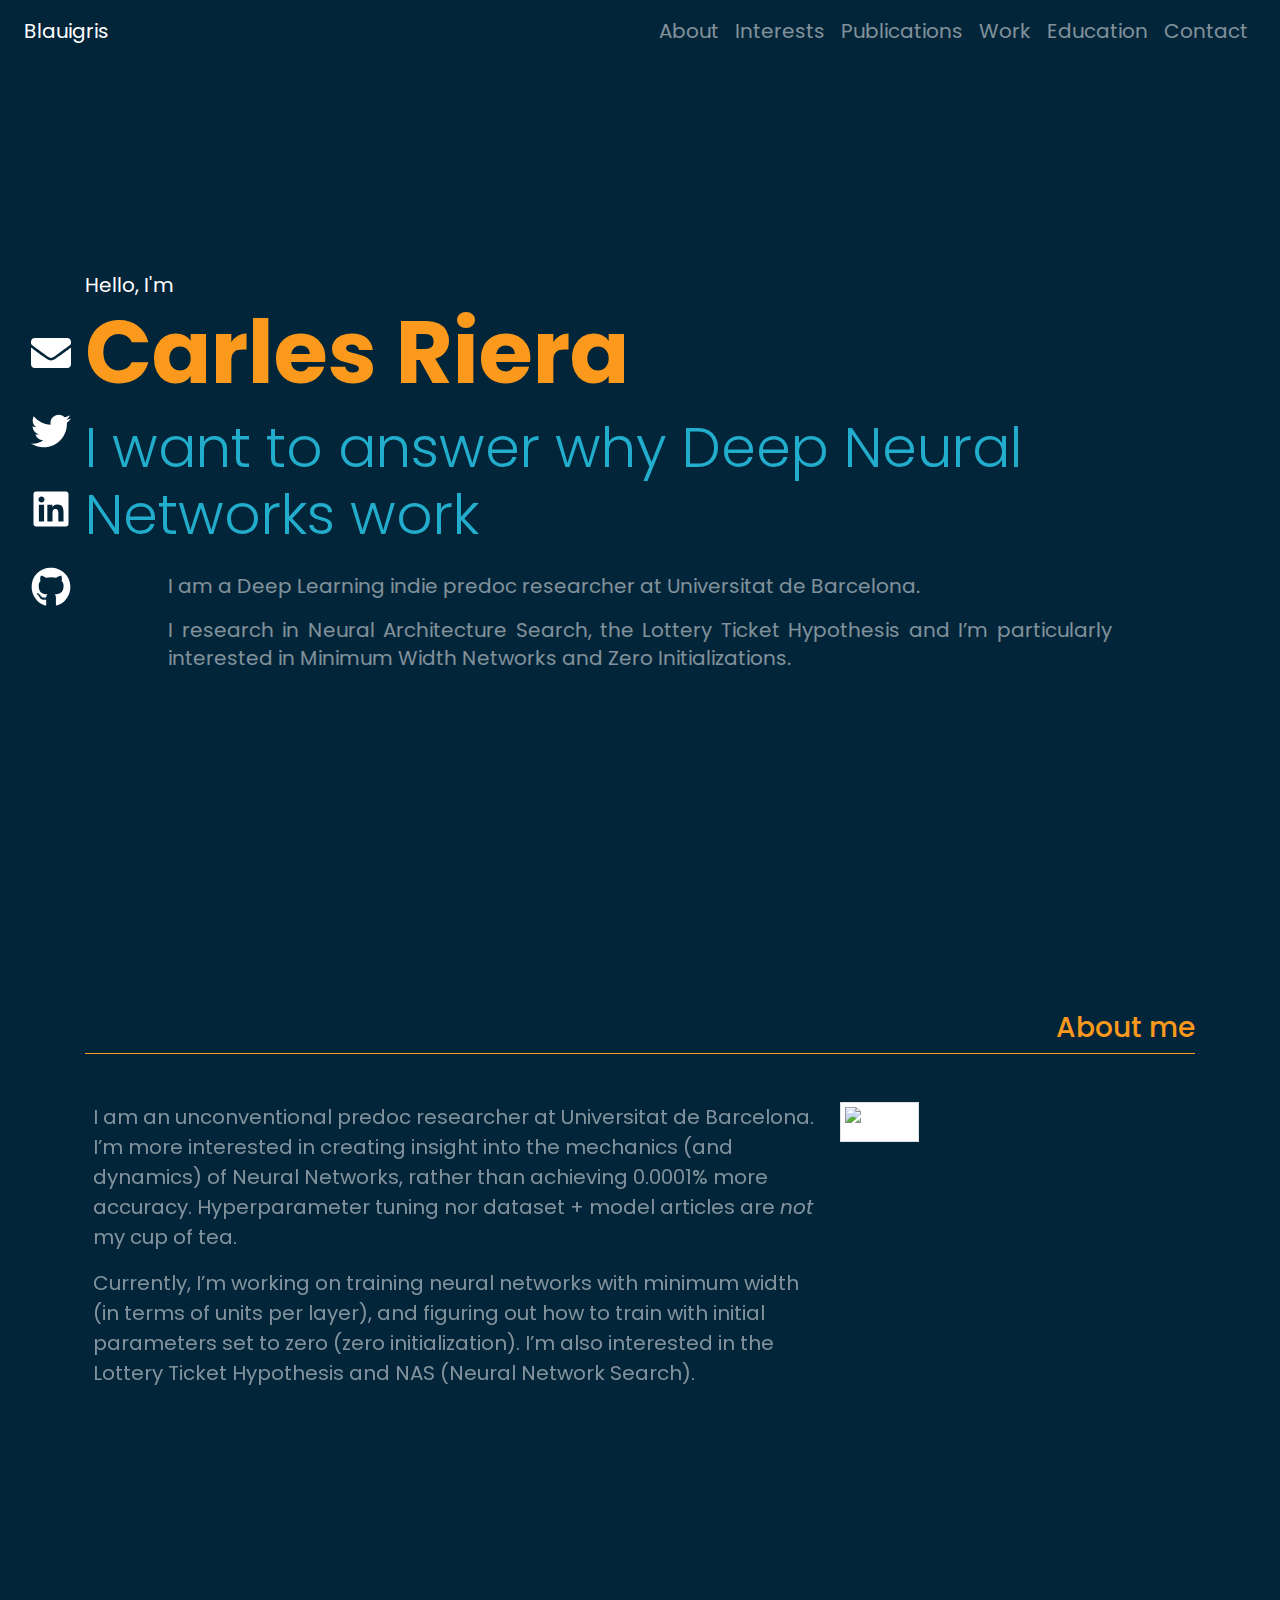
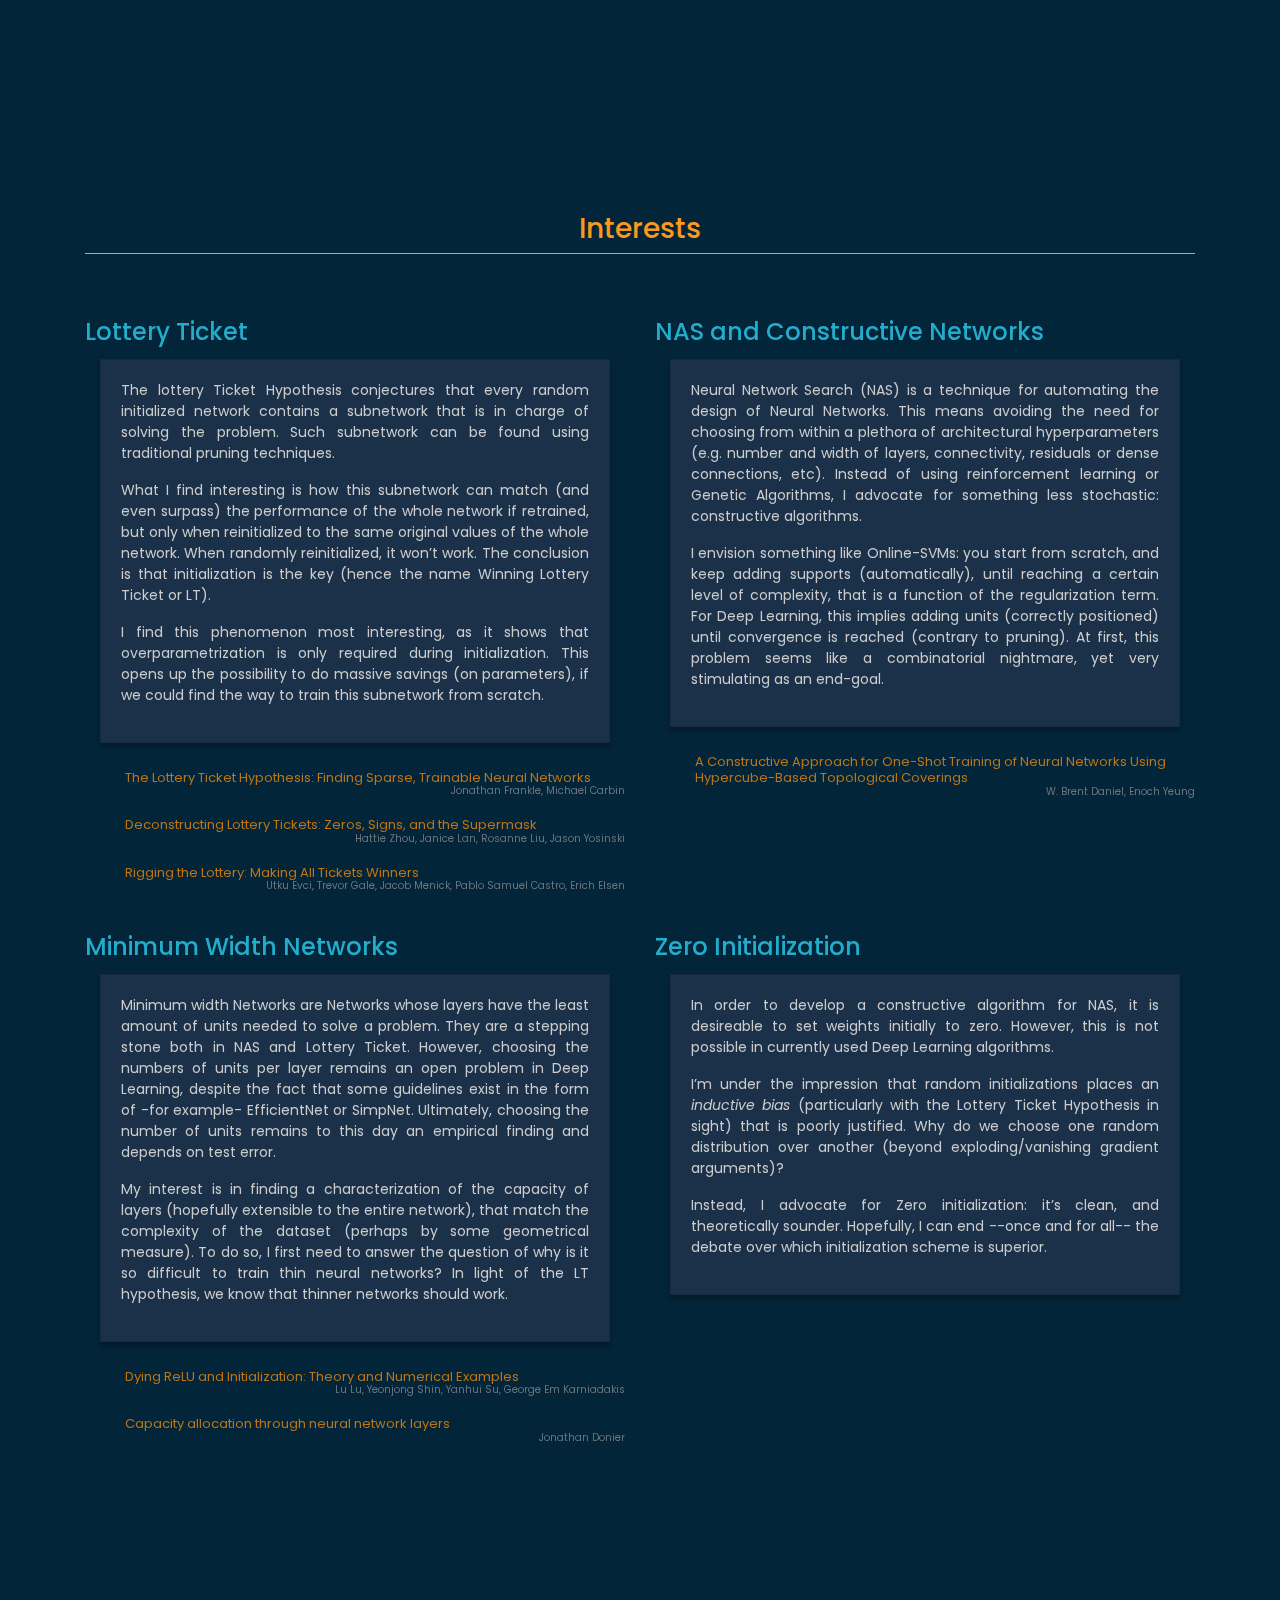
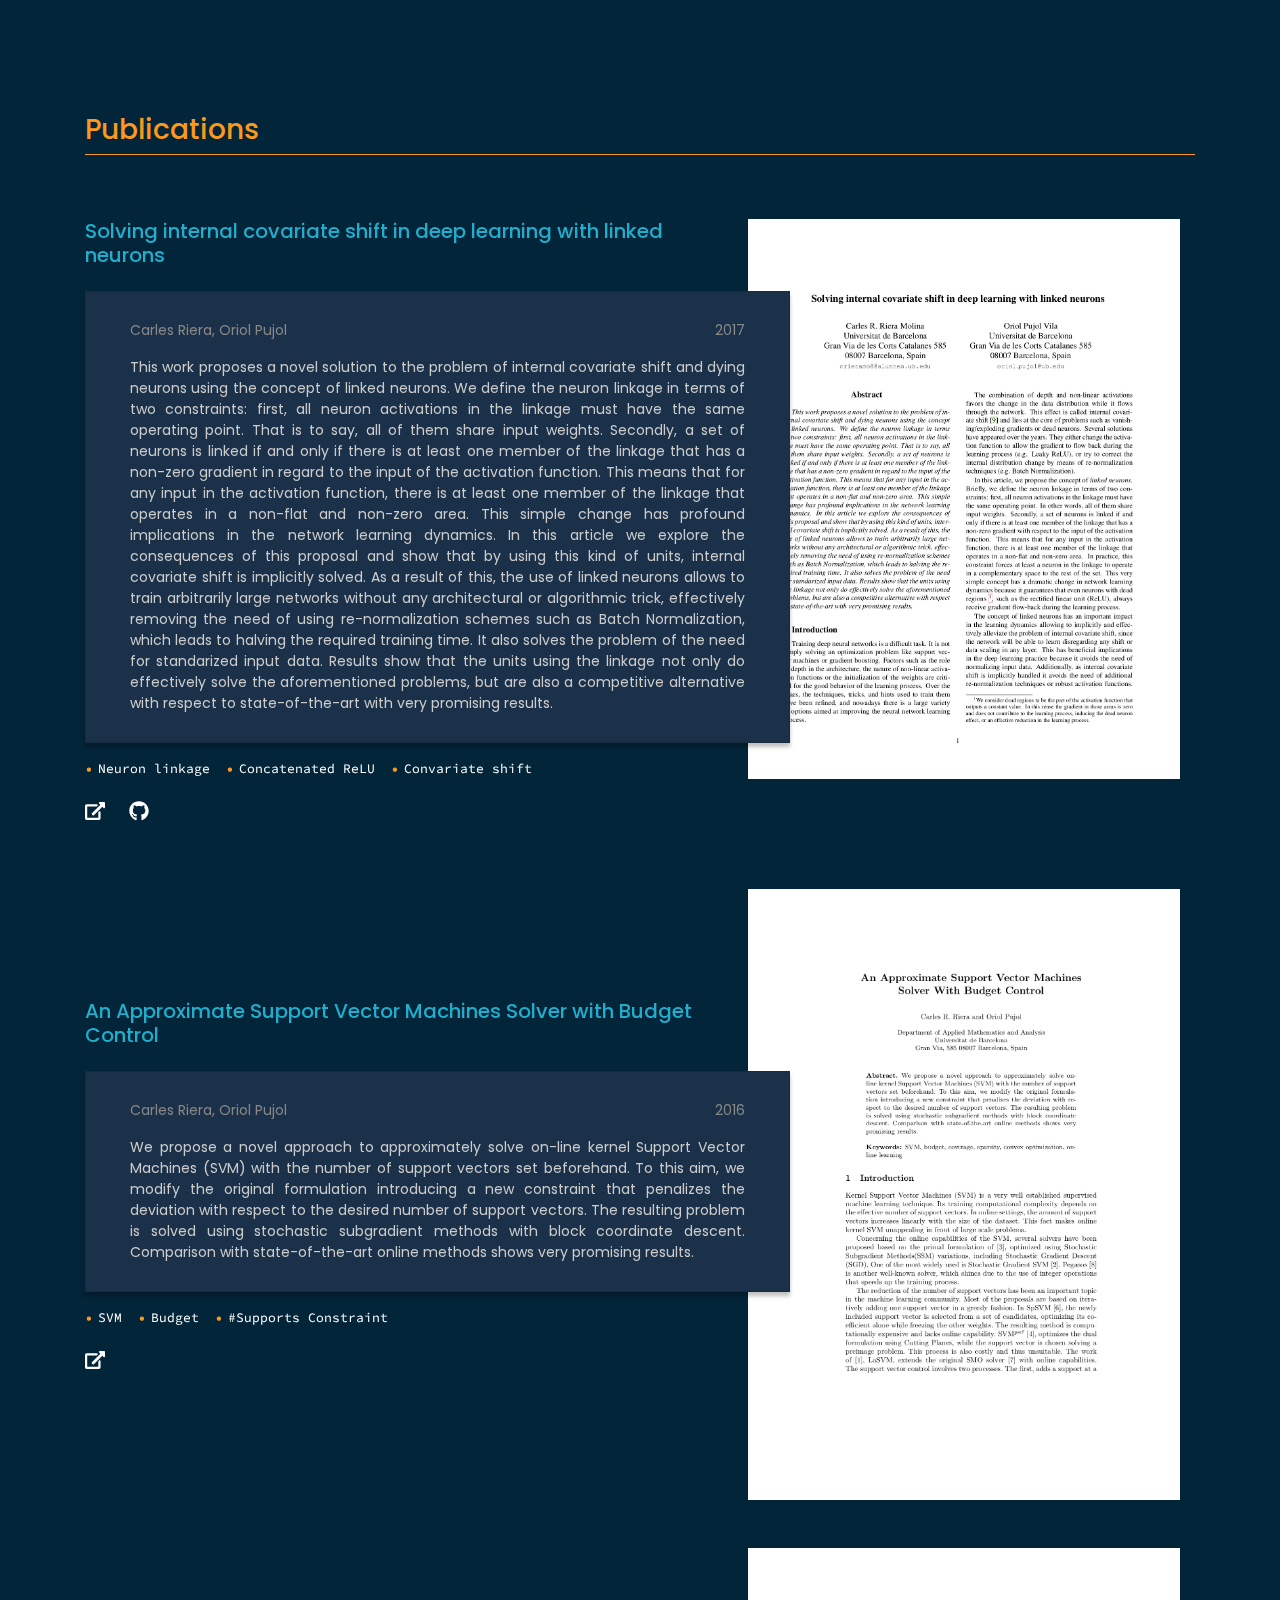
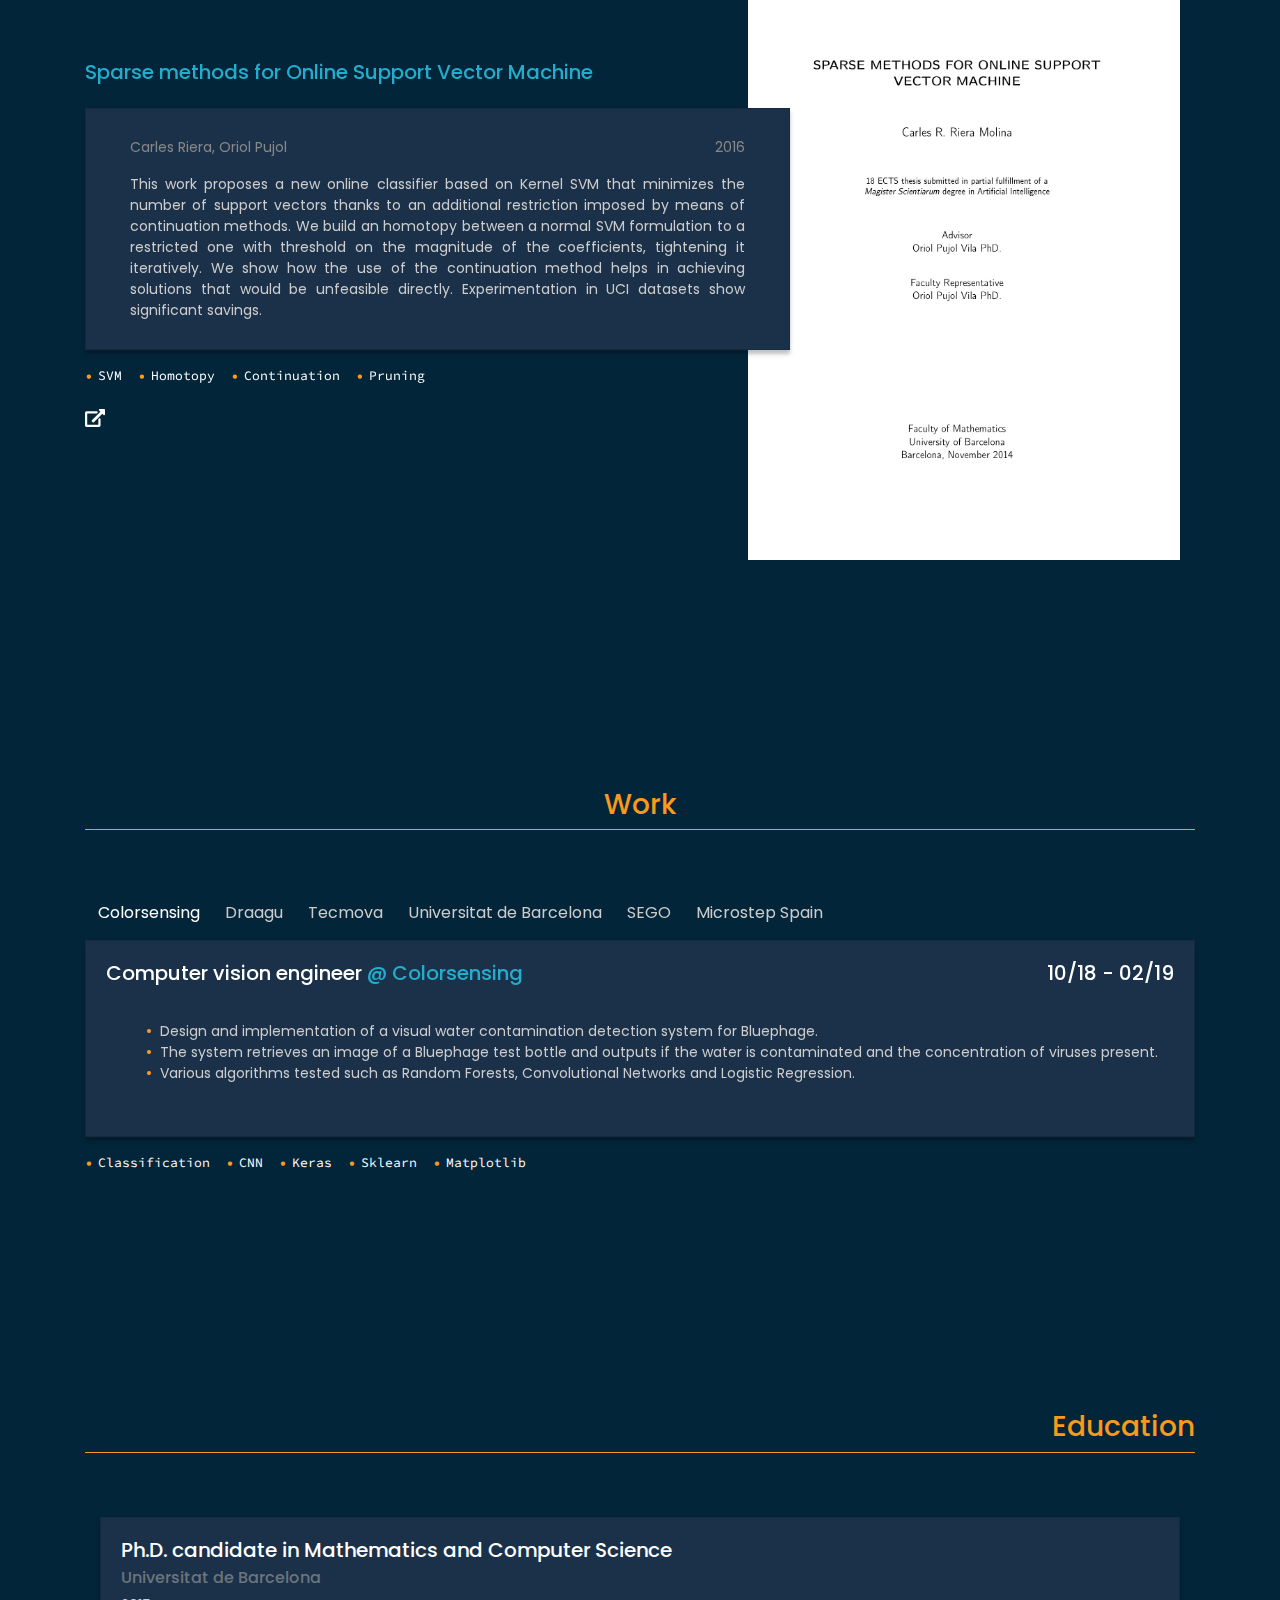
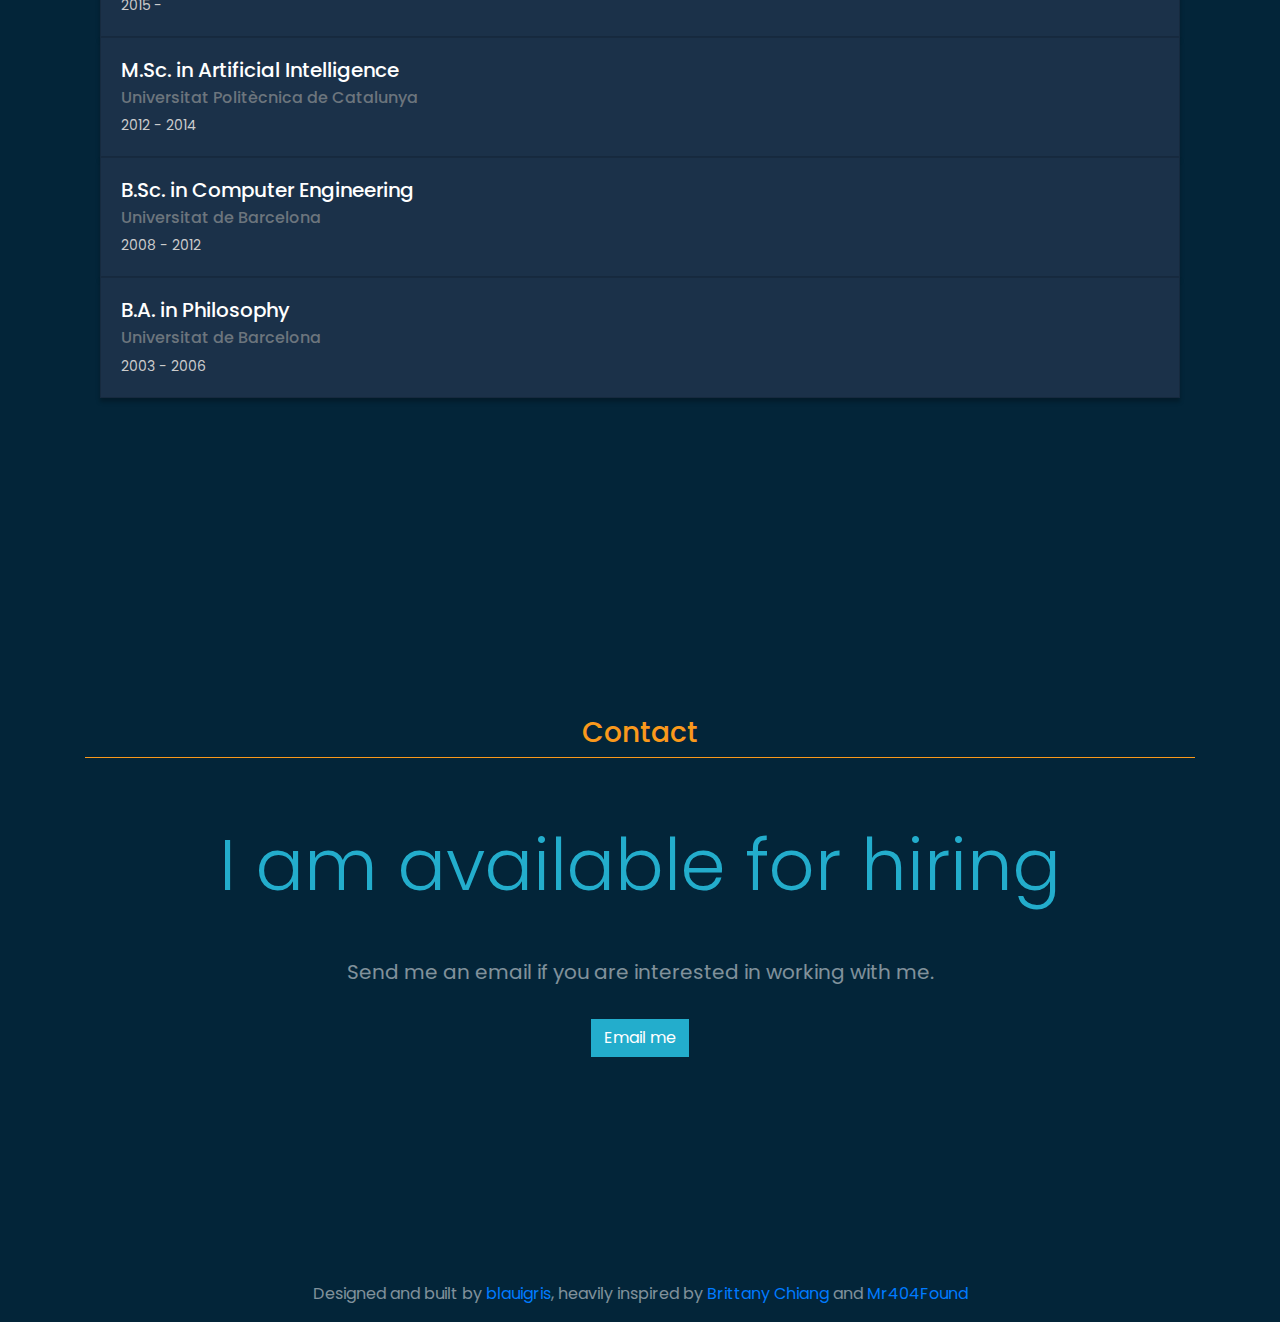
==== index.html @ 3d21c4eb "Updates" ====
<!DOCTYPE html><html><head><meta charSet="utf-8"/><meta http-equiv="x-ua-compatible" content="ie=edge"/><meta name="viewport" content="width=device-width, initial-scale=1, shrink-to-fit=no"/><style data-href="/styles.eefde91ac578645ef9d9.css">@import url(https://fonts.googleapis.com/css?family=Poppins|Source+Code+Pro&display=swap);.tl-edges{max-width:100%;overflow-x:hidden}.tl-wrapper{width:100%;float:left;position:relative}.tl-wrapper+.tl-wrapper{margin-left:-100%;margin-right:0}

/*!
 * Bootstrap v4.4.1 (https://getbootstrap.com/)
 * Copyright 2011-2019 The Bootstrap Authors
 * Copyright 2011-2019 Twitter, Inc.
 * Licensed under MIT (https://github.com/twbs/bootstrap/blob/master/LICENSE)
 */:root{--blue:#007bff;--indigo:#6610f2;--purple:#6f42c1;--pink:#e83e8c;--red:#dc3545;--orange:#fd7e14;--yellow:#ffc107;--green:#28a745;--teal:#20c997;--cyan:#17a2b8;--white:#fff;--gray:#6c757d;--gray-dark:#343a40;--primary:#007bff;--secondary:#6c757d;--success:#28a745;--info:#17a2b8;--warning:#ffc107;--danger:#dc3545;--light:#f8f9fa;--dark:#343a40;--breakpoint-xs:0;--breakpoint-sm:576px;--breakpoint-md:768px;--breakpoint-lg:992px;--breakpoint-xl:1200px;--font-family-sans-serif:-apple-system,BlinkMacSystemFont,"Segoe UI",Roboto,"Helvetica Neue",Arial,"Noto Sans",sans-serif,"Apple Color Emoji","Segoe UI Emoji","Segoe UI Symbol","Noto Color Emoji";--font-family-monospace:SFMono-Regular,Menlo,Monaco,Consolas,"Liberation Mono","Courier New",monospace}*,:after,:before{box-sizing:border-box}html{font-family:sans-serif;line-height:1.15;-webkit-text-size-adjust:100%;-webkit-tap-highlight-color:rgba(0,0,0,0)}article,aside,figcaption,figure,footer,header,hgroup,main,nav,section{display:block}body{margin:0;font-family:-apple-system,BlinkMacSystemFont,Segoe UI,Roboto,Helvetica Neue,Arial,Noto Sans,sans-serif,Apple Color Emoji,Segoe UI Emoji,Segoe UI Symbol,Noto Color Emoji;font-size:1rem;font-weight:400;line-height:1.5;color:#212529;text-align:left;background-color:#fff}[tabindex="-1"]:focus:not(:focus-visible){outline:0!important}hr{box-sizing:content-box;height:0;overflow:visible}h1,h2,h3,h4,h5,h6{margin-top:0;margin-bottom:.5rem}p{margin-top:0;margin-bottom:1rem}abbr[data-original-title],abbr[title]{text-decoration:underline;-webkit-text-decoration:underline dotted;text-decoration:underline dotted;cursor:help;border-bottom:0;-webkit-text-decoration-skip-ink:none;text-decoration-skip-ink:none}address{font-style:normal;line-height:inherit}address,dl,ol,ul{margin-bottom:1rem}dl,ol,ul{margin-top:0}ol ol,ol ul,ul ol,ul ul{margin-bottom:0}dt{font-weight:700}dd{margin-bottom:.5rem;margin-left:0}blockquote{margin:0 0 1rem}b,strong{font-weight:bolder}small{font-size:80%}sub,sup{position:relative;font-size:75%;line-height:0;vertical-align:baseline}sub{bottom:-.25em}sup{top:-.5em}a{color:#007bff;text-decoration:none;background-color:transparent}a:hover{color:#0056b3;text-decoration:underline}a:not([href]),a:not([href]):hover{color:inherit;text-decoration:none}code,kbd,pre,samp{font-family:SFMono-Regular,Menlo,Monaco,Consolas,Liberation Mono,Courier New,monospace;font-size:1em}pre{margin-top:0;margin-bottom:1rem;overflow:auto}figure{margin:0 0 1rem}img{border-style:none}img,svg{vertical-align:middle}svg{overflow:hidden}table{border-collapse:collapse}caption{padding-top:.75rem;padding-bottom:.75rem;color:#6c757d;text-align:left;caption-side:bottom}th{text-align:inherit}label{display:inline-block;margin-bottom:.5rem}button{border-radius:0}button:focus{outline:1px dotted;outline:5px auto -webkit-focus-ring-color}button,input,optgroup,select,textarea{margin:0;font-family:inherit;font-size:inherit;line-height:inherit}button,input{overflow:visible}button,select{text-transform:none}select{word-wrap:normal}[type=button],[type=reset],[type=submit],button{-webkit-appearance:button}[type=button]:not(:disabled),[type=reset]:not(:disabled),[type=submit]:not(:disabled),button:not(:disabled){cursor:pointer}[type=button]::-moz-focus-inner,[type=reset]::-moz-focus-inner,[type=submit]::-moz-focus-inner,button::-moz-focus-inner{padding:0;border-style:none}input[type=checkbox],input[type=radio]{box-sizing:border-box;padding:0}input[type=date],input[type=datetime-local],input[type=month],input[type=time]{-webkit-appearance:listbox}textarea{overflow:auto;resize:vertical}fieldset{min-width:0;padding:0;margin:0;border:0}legend{display:block;width:100%;max-width:100%;padding:0;margin-bottom:.5rem;font-size:1.5rem;line-height:inherit;color:inherit;white-space:normal}progress{vertical-align:baseline}[type=number]::-webkit-inner-spin-button,[type=number]::-webkit-outer-spin-button{height:auto}[type=search]{outline-offset:-2px;-webkit-appearance:none}[type=search]::-webkit-search-decoration{-webkit-appearance:none}::-webkit-file-upload-button{font:inherit;-webkit-appearance:button}output{display:inline-block}summary{display:list-item;cursor:pointer}template{display:none}[hidden]{display:none!important}.h1,.h2,.h3,.h4,.h5,.h6,h1,h2,h3,h4,h5,h6{margin-bottom:.5rem;font-weight:500;line-height:1.2}.h1,h1{font-size:2.5rem}.h2,h2{font-size:2rem}.h3,h3{font-size:1.75rem}.h4,h4{font-size:1.5rem}.h5,h5{font-size:1.25rem}.h6,h6{font-size:1rem}.lead{font-size:1.25rem;font-weight:300}.display-1{font-size:6rem}.display-1,.display-2{font-weight:300;line-height:1.2}.display-2{font-size:5.5rem}.display-3{font-size:4.5rem}.display-3,.display-4{font-weight:300;line-height:1.2}.display-4{font-size:3.5rem}hr{margin-top:1rem;margin-bottom:1rem;border:0;border-top:1px solid rgba(0,0,0,.1)}.small,small{font-size:80%;font-weight:400}.mark,mark{padding:.2em;background-color:#fcf8e3}.list-inline,.list-unstyled{padding-left:0;list-style:none}.list-inline-item{display:inline-block}.list-inline-item:not(:last-child){margin-right:.5rem}.initialism{font-size:90%;text-transform:uppercase}.blockquote{margin-bottom:1rem;font-size:1.25rem}.blockquote-footer{display:block;font-size:80%;color:#6c757d}.blockquote-footer:before{content:"\2014\A0"}.img-fluid,.img-thumbnail{max-width:100%;height:auto}.img-thumbnail{padding:.25rem;background-color:#fff;border:1px solid #dee2e6;border-radius:.25rem}.figure{display:inline-block}.figure-img{margin-bottom:.5rem;line-height:1}.figure-caption{font-size:90%;color:#6c757d}code{font-size:87.5%;color:#e83e8c;word-wrap:break-word}a>code{color:inherit}kbd{padding:.2rem .4rem;font-size:87.5%;color:#fff;background-color:#212529;border-radius:.2rem}kbd kbd{padding:0;font-size:100%;font-weight:700}pre{display:block;font-size:87.5%;color:#212529}pre code{font-size:inherit;color:inherit;word-break:normal}.pre-scrollable{max-height:340px;overflow-y:scroll}.container{width:100%;padding-right:15px;padding-left:15px;margin-right:auto;margin-left:auto}@media (min-width:576px){.container{max-width:540px}}@media (min-width:768px){.container{max-width:720px}}@media (min-width:992px){.container{max-width:960px}}@media (min-width:1200px){.container{max-width:1140px}}.container-fluid,.container-lg,.container-md,.container-sm,.container-xl{width:100%;padding-right:15px;padding-left:15px;margin-right:auto;margin-left:auto}@media (min-width:576px){.container,.container-sm{max-width:540px}}@media (min-width:768px){.container,.container-md,.container-sm{max-width:720px}}@media (min-width:992px){.container,.container-lg,.container-md,.container-sm{max-width:960px}}@media (min-width:1200px){.container,.container-lg,.container-md,.container-sm,.container-xl{max-width:1140px}}.row{display:flex;flex-wrap:wrap;margin-right:-15px;margin-left:-15px}.no-gutters{margin-right:0;margin-left:0}.no-gutters>.col,.no-gutters>[class*=col-]{padding-right:0;padding-left:0}.col,.col-1,.col-2,.col-3,.col-4,.col-5,.col-6,.col-7,.col-8,.col-9,.col-10,.col-11,.col-12,.col-auto,.col-lg,.col-lg-1,.col-lg-2,.col-lg-3,.col-lg-4,.col-lg-5,.col-lg-6,.col-lg-7,.col-lg-8,.col-lg-9,.col-lg-10,.col-lg-11,.col-lg-12,.col-lg-auto,.col-md,.col-md-1,.col-md-2,.col-md-3,.col-md-4,.col-md-5,.col-md-6,.col-md-7,.col-md-8,.col-md-9,.col-md-10,.col-md-11,.col-md-12,.col-md-auto,.col-sm,.col-sm-1,.col-sm-2,.col-sm-3,.col-sm-4,.col-sm-5,.col-sm-6,.col-sm-7,.col-sm-8,.col-sm-9,.col-sm-10,.col-sm-11,.col-sm-12,.col-sm-auto,.col-xl,.col-xl-1,.col-xl-2,.col-xl-3,.col-xl-4,.col-xl-5,.col-xl-6,.col-xl-7,.col-xl-8,.col-xl-9,.col-xl-10,.col-xl-11,.col-xl-12,.col-xl-auto{position:relative;width:100%;padding-right:15px;padding-left:15px}.col{flex-basis:0;flex-grow:1;max-width:100%}.row-cols-1>*{flex:0 0 100%;max-width:100%}.row-cols-2>*{flex:0 0 50%;max-width:50%}.row-cols-3>*{flex:0 0 33.333333%;max-width:33.333333%}.row-cols-4>*{flex:0 0 25%;max-width:25%}.row-cols-5>*{flex:0 0 20%;max-width:20%}.row-cols-6>*{flex:0 0 16.666667%;max-width:16.666667%}.col-auto{flex:0 0 auto;width:auto;max-width:100%}.col-1{flex:0 0 8.333333%;max-width:8.333333%}.col-2{flex:0 0 16.666667%;max-width:16.666667%}.col-3{flex:0 0 25%;max-width:25%}.col-4{flex:0 0 33.333333%;max-width:33.333333%}.col-5{flex:0 0 41.666667%;max-width:41.666667%}.col-6{flex:0 0 50%;max-width:50%}.col-7{flex:0 0 58.333333%;max-width:58.333333%}.col-8{flex:0 0 66.666667%;max-width:66.666667%}.col-9{flex:0 0 75%;max-width:75%}.col-10{flex:0 0 83.333333%;max-width:83.333333%}.col-11{flex:0 0 91.666667%;max-width:91.666667%}.col-12{flex:0 0 100%;max-width:100%}.order-first{order:-1}.order-last{order:13}.order-0{order:0}.order-1{order:1}.order-2{order:2}.order-3{order:3}.order-4{order:4}.order-5{order:5}.order-6{order:6}.order-7{order:7}.order-8{order:8}.order-9{order:9}.order-10{order:10}.order-11{order:11}.order-12{order:12}.offset-1{margin-left:8.333333%}.offset-2{margin-left:16.666667%}.offset-3{margin-left:25%}.offset-4{margin-left:33.333333%}.offset-5{margin-left:41.666667%}.offset-6{margin-left:50%}.offset-7{margin-left:58.333333%}.offset-8{margin-left:66.666667%}.offset-9{margin-left:75%}.offset-10{margin-left:83.333333%}.offset-11{margin-left:91.666667%}@media (min-width:576px){.col-sm{flex-basis:0;flex-grow:1;max-width:100%}.row-cols-sm-1>*{flex:0 0 100%;max-width:100%}.row-cols-sm-2>*{flex:0 0 50%;max-width:50%}.row-cols-sm-3>*{flex:0 0 33.333333%;max-width:33.333333%}.row-cols-sm-4>*{flex:0 0 25%;max-width:25%}.row-cols-sm-5>*{flex:0 0 20%;max-width:20%}.row-cols-sm-6>*{flex:0 0 16.666667%;max-width:16.666667%}.col-sm-auto{flex:0 0 auto;width:auto;max-width:100%}.col-sm-1{flex:0 0 8.333333%;max-width:8.333333%}.col-sm-2{flex:0 0 16.666667%;max-width:16.666667%}.col-sm-3{flex:0 0 25%;max-width:25%}.col-sm-4{flex:0 0 33.333333%;max-width:33.333333%}.col-sm-5{flex:0 0 41.666667%;max-width:41.666667%}.col-sm-6{flex:0 0 50%;max-width:50%}.col-sm-7{flex:0 0 58.333333%;max-width:58.333333%}.col-sm-8{flex:0 0 66.666667%;max-width:66.666667%}.col-sm-9{flex:0 0 75%;max-width:75%}.col-sm-10{flex:0 0 83.333333%;max-width:83.333333%}.col-sm-11{flex:0 0 91.666667%;max-width:91.666667%}.col-sm-12{flex:0 0 100%;max-width:100%}.order-sm-first{order:-1}.order-sm-last{order:13}.order-sm-0{order:0}.order-sm-1{order:1}.order-sm-2{order:2}.order-sm-3{order:3}.order-sm-4{order:4}.order-sm-5{order:5}.order-sm-6{order:6}.order-sm-7{order:7}.order-sm-8{order:8}.order-sm-9{order:9}.order-sm-10{order:10}.order-sm-11{order:11}.order-sm-12{order:12}.offset-sm-0{margin-left:0}.offset-sm-1{margin-left:8.333333%}.offset-sm-2{margin-left:16.666667%}.offset-sm-3{margin-left:25%}.offset-sm-4{margin-left:33.333333%}.offset-sm-5{margin-left:41.666667%}.offset-sm-6{margin-left:50%}.offset-sm-7{margin-left:58.333333%}.offset-sm-8{margin-left:66.666667%}.offset-sm-9{margin-left:75%}.offset-sm-10{margin-left:83.333333%}.offset-sm-11{margin-left:91.666667%}}@media (min-width:768px){.col-md{flex-basis:0;flex-grow:1;max-width:100%}.row-cols-md-1>*{flex:0 0 100%;max-width:100%}.row-cols-md-2>*{flex:0 0 50%;max-width:50%}.row-cols-md-3>*{flex:0 0 33.333333%;max-width:33.333333%}.row-cols-md-4>*{flex:0 0 25%;max-width:25%}.row-cols-md-5>*{flex:0 0 20%;max-width:20%}.row-cols-md-6>*{flex:0 0 16.666667%;max-width:16.666667%}.col-md-auto{flex:0 0 auto;width:auto;max-width:100%}.col-md-1{flex:0 0 8.333333%;max-width:8.333333%}.col-md-2{flex:0 0 16.666667%;max-width:16.666667%}.col-md-3{flex:0 0 25%;max-width:25%}.col-md-4{flex:0 0 33.333333%;max-width:33.333333%}.col-md-5{flex:0 0 41.666667%;max-width:41.666667%}.col-md-6{flex:0 0 50%;max-width:50%}.col-md-7{flex:0 0 58.333333%;max-width:58.333333%}.col-md-8{flex:0 0 66.666667%;max-width:66.666667%}.col-md-9{flex:0 0 75%;max-width:75%}.col-md-10{flex:0 0 83.333333%;max-width:83.333333%}.col-md-11{flex:0 0 91.666667%;max-width:91.666667%}.col-md-12{flex:0 0 100%;max-width:100%}.order-md-first{order:-1}.order-md-last{order:13}.order-md-0{order:0}.order-md-1{order:1}.order-md-2{order:2}.order-md-3{order:3}.order-md-4{order:4}.order-md-5{order:5}.order-md-6{order:6}.order-md-7{order:7}.order-md-8{order:8}.order-md-9{order:9}.order-md-10{order:10}.order-md-11{order:11}.order-md-12{order:12}.offset-md-0{margin-left:0}.offset-md-1{margin-left:8.333333%}.offset-md-2{margin-left:16.666667%}.offset-md-3{margin-left:25%}.offset-md-4{margin-left:33.333333%}.offset-md-5{margin-left:41.666667%}.offset-md-6{margin-left:50%}.offset-md-7{margin-left:58.333333%}.offset-md-8{margin-left:66.666667%}.offset-md-9{margin-left:75%}.offset-md-10{margin-left:83.333333%}.offset-md-11{margin-left:91.666667%}}@media (min-width:992px){.col-lg{flex-basis:0;flex-grow:1;max-width:100%}.row-cols-lg-1>*{flex:0 0 100%;max-width:100%}.row-cols-lg-2>*{flex:0 0 50%;max-width:50%}.row-cols-lg-3>*{flex:0 0 33.333333%;max-width:33.333333%}.row-cols-lg-4>*{flex:0 0 25%;max-width:25%}.row-cols-lg-5>*{flex:0 0 20%;max-width:20%}.row-cols-lg-6>*{flex:0 0 16.666667%;max-width:16.666667%}.col-lg-auto{flex:0 0 auto;width:auto;max-width:100%}.col-lg-1{flex:0 0 8.333333%;max-width:8.333333%}.col-lg-2{flex:0 0 16.666667%;max-width:16.666667%}.col-lg-3{flex:0 0 25%;max-width:25%}.col-lg-4{flex:0 0 33.333333%;max-width:33.333333%}.col-lg-5{flex:0 0 41.666667%;max-width:41.666667%}.col-lg-6{flex:0 0 50%;max-width:50%}.col-lg-7{flex:0 0 58.333333%;max-width:58.333333%}.col-lg-8{flex:0 0 66.666667%;max-width:66.666667%}.col-lg-9{flex:0 0 75%;max-width:75%}.col-lg-10{flex:0 0 83.333333%;max-width:83.333333%}.col-lg-11{flex:0 0 91.666667%;max-width:91.666667%}.col-lg-12{flex:0 0 100%;max-width:100%}.order-lg-first{order:-1}.order-lg-last{order:13}.order-lg-0{order:0}.order-lg-1{order:1}.order-lg-2{order:2}.order-lg-3{order:3}.order-lg-4{order:4}.order-lg-5{order:5}.order-lg-6{order:6}.order-lg-7{order:7}.order-lg-8{order:8}.order-lg-9{order:9}.order-lg-10{order:10}.order-lg-11{order:11}.order-lg-12{order:12}.offset-lg-0{margin-left:0}.offset-lg-1{margin-left:8.333333%}.offset-lg-2{margin-left:16.666667%}.offset-lg-3{margin-left:25%}.offset-lg-4{margin-left:33.333333%}.offset-lg-5{margin-left:41.666667%}.offset-lg-6{margin-left:50%}.offset-lg-7{margin-left:58.333333%}.offset-lg-8{margin-left:66.666667%}.offset-lg-9{margin-left:75%}.offset-lg-10{margin-left:83.333333%}.offset-lg-11{margin-left:91.666667%}}@media (min-width:1200px){.col-xl{flex-basis:0;flex-grow:1;max-width:100%}.row-cols-xl-1>*{flex:0 0 100%;max-width:100%}.row-cols-xl-2>*{flex:0 0 50%;max-width:50%}.row-cols-xl-3>*{flex:0 0 33.333333%;max-width:33.333333%}.row-cols-xl-4>*{flex:0 0 25%;max-width:25%}.row-cols-xl-5>*{flex:0 0 20%;max-width:20%}.row-cols-xl-6>*{flex:0 0 16.666667%;max-width:16.666667%}.col-xl-auto{flex:0 0 auto;width:auto;max-width:100%}.col-xl-1{flex:0 0 8.333333%;max-width:8.333333%}.col-xl-2{flex:0 0 16.666667%;max-width:16.666667%}.col-xl-3{flex:0 0 25%;max-width:25%}.col-xl-4{flex:0 0 33.333333%;max-width:33.333333%}.col-xl-5{flex:0 0 41.666667%;max-width:41.666667%}.col-xl-6{flex:0 0 50%;max-width:50%}.col-xl-7{flex:0 0 58.333333%;max-width:58.333333%}.col-xl-8{flex:0 0 66.666667%;max-width:66.666667%}.col-xl-9{flex:0 0 75%;max-width:75%}.col-xl-10{flex:0 0 83.333333%;max-width:83.333333%}.col-xl-11{flex:0 0 91.666667%;max-width:91.666667%}.col-xl-12{flex:0 0 100%;max-width:100%}.order-xl-first{order:-1}.order-xl-last{order:13}.order-xl-0{order:0}.order-xl-1{order:1}.order-xl-2{order:2}.order-xl-3{order:3}.order-xl-4{order:4}.order-xl-5{order:5}.order-xl-6{order:6}.order-xl-7{order:7}.order-xl-8{order:8}.order-xl-9{order:9}.order-xl-10{order:10}.order-xl-11{order:11}.order-xl-12{order:12}.offset-xl-0{margin-left:0}.offset-xl-1{margin-left:8.333333%}.offset-xl-2{margin-left:16.666667%}.offset-xl-3{margin-left:25%}.offset-xl-4{margin-left:33.333333%}.offset-xl-5{margin-left:41.666667%}.offset-xl-6{margin-left:50%}.offset-xl-7{margin-left:58.333333%}.offset-xl-8{margin-left:66.666667%}.offset-xl-9{margin-left:75%}.offset-xl-10{margin-left:83.333333%}.offset-xl-11{margin-left:91.666667%}}.table{width:100%;margin-bottom:1rem;color:#212529}.table td,.table th{padding:.75rem;vertical-align:top;border-top:1px solid #dee2e6}.table thead th{vertical-align:bottom;border-bottom:2px solid #dee2e6}.table tbody+tbody{border-top:2px solid #dee2e6}.table-sm td,.table-sm th{padding:.3rem}.table-bordered,.table-bordered td,.table-bordered th{border:1px solid #dee2e6}.table-bordered thead td,.table-bordered thead th{border-bottom-width:2px}.table-borderless tbody+tbody,.table-borderless td,.table-borderless th,.table-borderless thead th{border:0}.table-striped tbody tr:nth-of-type(odd){background-color:rgba(0,0,0,.05)}.table-hover tbody tr:hover{color:#212529;background-color:rgba(0,0,0,.075)}.table-primary,.table-primary>td,.table-primary>th{background-color:#b8daff}.table-primary tbody+tbody,.table-primary td,.table-primary th,.table-primary thead th{border-color:#7abaff}.table-hover .table-primary:hover,.table-hover .table-primary:hover>td,.table-hover .table-primary:hover>th{background-color:#9fcdff}.table-secondary,.table-secondary>td,.table-secondary>th{background-color:#d6d8db}.table-secondary tbody+tbody,.table-secondary td,.table-secondary th,.table-secondary thead th{border-color:#b3b7bb}.table-hover .table-secondary:hover,.table-hover .table-secondary:hover>td,.table-hover .table-secondary:hover>th{background-color:#c8cbcf}.table-success,.table-success>td,.table-success>th{background-color:#c3e6cb}.table-success tbody+tbody,.table-success td,.table-success th,.table-success thead th{border-color:#8fd19e}.table-hover .table-success:hover,.table-hover .table-success:hover>td,.table-hover .table-success:hover>th{background-color:#b1dfbb}.table-info,.table-info>td,.table-info>th{background-color:#bee5eb}.table-info tbody+tbody,.table-info td,.table-info th,.table-info thead th{border-color:#86cfda}.table-hover .table-info:hover,.table-hover .table-info:hover>td,.table-hover .table-info:hover>th{background-color:#abdde5}.table-warning,.table-warning>td,.table-warning>th{background-color:#ffeeba}.table-warning tbody+tbody,.table-warning td,.table-warning th,.table-warning thead th{border-color:#ffdf7e}.table-hover .table-warning:hover,.table-hover .table-warning:hover>td,.table-hover .table-warning:hover>th{background-color:#ffe8a1}.table-danger,.table-danger>td,.table-danger>th{background-color:#f5c6cb}.table-danger tbody+tbody,.table-danger td,.table-danger th,.table-danger thead th{border-color:#ed969e}.table-hover .table-danger:hover,.table-hover .table-danger:hover>td,.table-hover .table-danger:hover>th{background-color:#f1b0b7}.table-light,.table-light>td,.table-light>th{background-color:#fdfdfe}.table-light tbody+tbody,.table-light td,.table-light th,.table-light thead th{border-color:#fbfcfc}.table-hover .table-light:hover,.table-hover .table-light:hover>td,.table-hover .table-light:hover>th{background-color:#ececf6}.table-dark,.table-dark>td,.table-dark>th{background-color:#c6c8ca}.table-dark tbody+tbody,.table-dark td,.table-dark th,.table-dark thead th{border-color:#95999c}.table-hover .table-dark:hover,.table-hover .table-dark:hover>td,.table-hover .table-dark:hover>th{background-color:#b9bbbe}.table-active,.table-active>td,.table-active>th,.table-hover .table-active:hover,.table-hover .table-active:hover>td,.table-hover .table-active:hover>th{background-color:rgba(0,0,0,.075)}.table .thead-dark th{color:#fff;background-color:#343a40;border-color:#454d55}.table .thead-light th{color:#495057;background-color:#e9ecef;border-color:#dee2e6}.table-dark{color:#fff;background-color:#343a40}.table-dark td,.table-dark th,.table-dark thead th{border-color:#454d55}.table-dark.table-bordered{border:0}.table-dark.table-striped tbody tr:nth-of-type(odd){background-color:hsla(0,0%,100%,.05)}.table-dark.table-hover tbody tr:hover{color:#fff;background-color:hsla(0,0%,100%,.075)}@media (max-width:575.98px){.table-responsive-sm{display:block;width:100%;overflow-x:auto;-webkit-overflow-scrolling:touch}.table-responsive-sm>.table-bordered{border:0}}@media (max-width:767.98px){.table-responsive-md{display:block;width:100%;overflow-x:auto;-webkit-overflow-scrolling:touch}.table-responsive-md>.table-bordered{border:0}}@media (max-width:991.98px){.table-responsive-lg{display:block;width:100%;overflow-x:auto;-webkit-overflow-scrolling:touch}.table-responsive-lg>.table-bordered{border:0}}@media (max-width:1199.98px){.table-responsive-xl{display:block;width:100%;overflow-x:auto;-webkit-overflow-scrolling:touch}.table-responsive-xl>.table-bordered{border:0}}.table-responsive{display:block;width:100%;overflow-x:auto;-webkit-overflow-scrolling:touch}.table-responsive>.table-bordered{border:0}.form-control{display:block;width:100%;height:calc(1.5em + .75rem + 2px);padding:.375rem .75rem;font-size:1rem;font-weight:400;line-height:1.5;color:#495057;background-color:#fff;background-clip:padding-box;border:1px solid #ced4da;border-radius:.25rem;-webkit-transition:border-color .15s ease-in-out,box-shadow .15s ease-in-out;transition:border-color .15s ease-in-out,box-shadow .15s ease-in-out}@media (prefers-reduced-motion:reduce){.form-control{-webkit-transition:none;transition:none}}.form-control::-ms-expand{background-color:transparent;border:0}.form-control:-moz-focusring{color:transparent;text-shadow:0 0 0 #495057}.form-control:focus{color:#495057;background-color:#fff;border-color:#80bdff;outline:0;box-shadow:0 0 0 .2rem rgba(0,123,255,.25)}.form-control::-webkit-input-placeholder{color:#6c757d;opacity:1}.form-control:-ms-input-placeholder{color:#6c757d;opacity:1}.form-control::-ms-input-placeholder{color:#6c757d;opacity:1}.form-control::placeholder{color:#6c757d;opacity:1}.form-control:disabled,.form-control[readonly]{background-color:#e9ecef;opacity:1}select.form-control:focus::-ms-value{color:#495057;background-color:#fff}.form-control-file,.form-control-range{display:block;width:100%}.col-form-label{padding-top:calc(.375rem + 1px);padding-bottom:calc(.375rem + 1px);margin-bottom:0;font-size:inherit;line-height:1.5}.col-form-label-lg{padding-top:calc(.5rem + 1px);padding-bottom:calc(.5rem + 1px);font-size:1.25rem;line-height:1.5}.col-form-label-sm{padding-top:calc(.25rem + 1px);padding-bottom:calc(.25rem + 1px);font-size:.875rem;line-height:1.5}.form-control-plaintext{display:block;width:100%;padding:.375rem 0;margin-bottom:0;font-size:1rem;line-height:1.5;color:#212529;background-color:transparent;border:solid transparent;border-width:1px 0}.form-control-plaintext.form-control-lg,.form-control-plaintext.form-control-sm{padding-right:0;padding-left:0}.form-control-sm{height:calc(1.5em + .5rem + 2px);padding:.25rem .5rem;font-size:.875rem;line-height:1.5;border-radius:.2rem}.form-control-lg{height:calc(1.5em + 1rem + 2px);padding:.5rem 1rem;font-size:1.25rem;line-height:1.5;border-radius:.3rem}select.form-control[multiple],select.form-control[size],textarea.form-control{height:auto}.form-group{margin-bottom:1rem}.form-text{display:block;margin-top:.25rem}.form-row{display:flex;flex-wrap:wrap;margin-right:-5px;margin-left:-5px}.form-row>.col,.form-row>[class*=col-]{padding-right:5px;padding-left:5px}.form-check{position:relative;display:block;padding-left:1.25rem}.form-check-input{position:absolute;margin-top:.3rem;margin-left:-1.25rem}.form-check-input:disabled~.form-check-label,.form-check-input[disabled]~.form-check-label{color:#6c757d}.form-check-label{margin-bottom:0}.form-check-inline{display:inline-flex;align-items:center;padding-left:0;margin-right:.75rem}.form-check-inline .form-check-input{position:static;margin-top:0;margin-right:.3125rem;margin-left:0}.valid-feedback{display:none;width:100%;margin-top:.25rem;font-size:80%;color:#28a745}.valid-tooltip{position:absolute;top:100%;z-index:5;display:none;max-width:100%;padding:.25rem .5rem;margin-top:.1rem;font-size:.875rem;line-height:1.5;color:#fff;background-color:rgba(40,167,69,.9);border-radius:.25rem}.is-valid~.valid-feedback,.is-valid~.valid-tooltip,.was-validated :valid~.valid-feedback,.was-validated :valid~.valid-tooltip{display:block}.form-control.is-valid,.was-validated .form-control:valid{border-color:#28a745;padding-right:calc(1.5em + .75rem);background-image:url("data:image/svg+xml;charset=utf-8,%3Csvg xmlns='http://www.w3.org/2000/svg' width='8' height='8' viewBox='0 0 8 8'%3E%3Cpath fill='%2328a745' d='M2.3 6.73L.6 4.53c-.4-1.04.46-1.4 1.1-.8l1.1 1.4 3.4-3.8c.6-.63 1.6-.27 1.2.7l-4 4.6c-.43.5-.8.4-1.1.1z'/%3E%3C/svg%3E");background-repeat:no-repeat;background-position:right calc(.375em + .1875rem) center;background-size:calc(.75em + .375rem) calc(.75em + .375rem)}.form-control.is-valid:focus,.was-validated .form-control:valid:focus{border-color:#28a745;box-shadow:0 0 0 .2rem rgba(40,167,69,.25)}.was-validated textarea.form-control:valid,textarea.form-control.is-valid{padding-right:calc(1.5em + .75rem);background-position:top calc(.375em + .1875rem) right calc(.375em + .1875rem)}.custom-select.is-valid,.was-validated .custom-select:valid{border-color:#28a745;padding-right:calc(.75em + 2.3125rem);background:url("data:image/svg+xml;charset=utf-8,%3Csvg xmlns='http://www.w3.org/2000/svg' width='4' height='5' viewBox='0 0 4 5'%3E%3Cpath fill='%23343a40' d='M2 0L0 2h4zm0 5L0 3h4z'/%3E%3C/svg%3E") no-repeat right .75rem center/8px 10px,url("data:image/svg+xml;charset=utf-8,%3Csvg xmlns='http://www.w3.org/2000/svg' width='8' height='8' viewBox='0 0 8 8'%3E%3Cpath fill='%2328a745' d='M2.3 6.73L.6 4.53c-.4-1.04.46-1.4 1.1-.8l1.1 1.4 3.4-3.8c.6-.63 1.6-.27 1.2.7l-4 4.6c-.43.5-.8.4-1.1.1z'/%3E%3C/svg%3E") #fff no-repeat center right 1.75rem/calc(.75em + .375rem) calc(.75em + .375rem)}.custom-select.is-valid:focus,.was-validated .custom-select:valid:focus{border-color:#28a745;box-shadow:0 0 0 .2rem rgba(40,167,69,.25)}.form-check-input.is-valid~.form-check-label,.was-validated .form-check-input:valid~.form-check-label{color:#28a745}.form-check-input.is-valid~.valid-feedback,.form-check-input.is-valid~.valid-tooltip,.was-validated .form-check-input:valid~.valid-feedback,.was-validated .form-check-input:valid~.valid-tooltip{display:block}.custom-control-input.is-valid~.custom-control-label,.was-validated .custom-control-input:valid~.custom-control-label{color:#28a745}.custom-control-input.is-valid~.custom-control-label:before,.was-validated .custom-control-input:valid~.custom-control-label:before{border-color:#28a745}.custom-control-input.is-valid:checked~.custom-control-label:before,.was-validated .custom-control-input:valid:checked~.custom-control-label:before{border-color:#34ce57;background-color:#34ce57}.custom-control-input.is-valid:focus~.custom-control-label:before,.was-validated .custom-control-input:valid:focus~.custom-control-label:before{box-shadow:0 0 0 .2rem rgba(40,167,69,.25)}.custom-control-input.is-valid:focus:not(:checked)~.custom-control-label:before,.custom-file-input.is-valid~.custom-file-label,.was-validated .custom-control-input:valid:focus:not(:checked)~.custom-control-label:before,.was-validated .custom-file-input:valid~.custom-file-label{border-color:#28a745}.custom-file-input.is-valid:focus~.custom-file-label,.was-validated .custom-file-input:valid:focus~.custom-file-label{border-color:#28a745;box-shadow:0 0 0 .2rem rgba(40,167,69,.25)}.invalid-feedback{display:none;width:100%;margin-top:.25rem;font-size:80%;color:#dc3545}.invalid-tooltip{position:absolute;top:100%;z-index:5;display:none;max-width:100%;padding:.25rem .5rem;margin-top:.1rem;font-size:.875rem;line-height:1.5;color:#fff;background-color:rgba(220,53,69,.9);border-radius:.25rem}.is-invalid~.invalid-feedback,.is-invalid~.invalid-tooltip,.was-validated :invalid~.invalid-feedback,.was-validated :invalid~.invalid-tooltip{display:block}.form-control.is-invalid,.was-validated .form-control:invalid{border-color:#dc3545;padding-right:calc(1.5em + .75rem);background-image:url("data:image/svg+xml;charset=utf-8,%3Csvg xmlns='http://www.w3.org/2000/svg' width='12' height='12' fill='none' stroke='%23dc3545' viewBox='0 0 12 12'%3E%3Ccircle cx='6' cy='6' r='4.5'/%3E%3Cpath stroke-linejoin='round' d='M5.8 3.6h.4L6 6.5z'/%3E%3Ccircle cx='6' cy='8.2' r='.6' fill='%23dc3545' stroke='none'/%3E%3C/svg%3E");background-repeat:no-repeat;background-position:right calc(.375em + .1875rem) center;background-size:calc(.75em + .375rem) calc(.75em + .375rem)}.form-control.is-invalid:focus,.was-validated .form-control:invalid:focus{border-color:#dc3545;box-shadow:0 0 0 .2rem rgba(220,53,69,.25)}.was-validated textarea.form-control:invalid,textarea.form-control.is-invalid{padding-right:calc(1.5em + .75rem);background-position:top calc(.375em + .1875rem) right calc(.375em + .1875rem)}.custom-select.is-invalid,.was-validated .custom-select:invalid{border-color:#dc3545;padding-right:calc(.75em + 2.3125rem);background:url("data:image/svg+xml;charset=utf-8,%3Csvg xmlns='http://www.w3.org/2000/svg' width='4' height='5' viewBox='0 0 4 5'%3E%3Cpath fill='%23343a40' d='M2 0L0 2h4zm0 5L0 3h4z'/%3E%3C/svg%3E") no-repeat right .75rem center/8px 10px,url("data:image/svg+xml;charset=utf-8,%3Csvg xmlns='http://www.w3.org/2000/svg' width='12' height='12' fill='none' stroke='%23dc3545' viewBox='0 0 12 12'%3E%3Ccircle cx='6' cy='6' r='4.5'/%3E%3Cpath stroke-linejoin='round' d='M5.8 3.6h.4L6 6.5z'/%3E%3Ccircle cx='6' cy='8.2' r='.6' fill='%23dc3545' stroke='none'/%3E%3C/svg%3E") #fff no-repeat center right 1.75rem/calc(.75em + .375rem) calc(.75em + .375rem)}.custom-select.is-invalid:focus,.was-validated .custom-select:invalid:focus{border-color:#dc3545;box-shadow:0 0 0 .2rem rgba(220,53,69,.25)}.form-check-input.is-invalid~.form-check-label,.was-validated .form-check-input:invalid~.form-check-label{color:#dc3545}.form-check-input.is-invalid~.invalid-feedback,.form-check-input.is-invalid~.invalid-tooltip,.was-validated .form-check-input:invalid~.invalid-feedback,.was-validated .form-check-input:invalid~.invalid-tooltip{display:block}.custom-control-input.is-invalid~.custom-control-label,.was-validated .custom-control-input:invalid~.custom-control-label{color:#dc3545}.custom-control-input.is-invalid~.custom-control-label:before,.was-validated .custom-control-input:invalid~.custom-control-label:before{border-color:#dc3545}.custom-control-input.is-invalid:checked~.custom-control-label:before,.was-validated .custom-control-input:invalid:checked~.custom-control-label:before{border-color:#e4606d;background-color:#e4606d}.custom-control-input.is-invalid:focus~.custom-control-label:before,.was-validated .custom-control-input:invalid:focus~.custom-control-label:before{box-shadow:0 0 0 .2rem rgba(220,53,69,.25)}.custom-control-input.is-invalid:focus:not(:checked)~.custom-control-label:before,.custom-file-input.is-invalid~.custom-file-label,.was-validated .custom-control-input:invalid:focus:not(:checked)~.custom-control-label:before,.was-validated .custom-file-input:invalid~.custom-file-label{border-color:#dc3545}.custom-file-input.is-invalid:focus~.custom-file-label,.was-validated .custom-file-input:invalid:focus~.custom-file-label{border-color:#dc3545;box-shadow:0 0 0 .2rem rgba(220,53,69,.25)}.form-inline{display:flex;flex-flow:row wrap;align-items:center}.form-inline .form-check{width:100%}@media (min-width:576px){.form-inline label{justify-content:center}.form-inline .form-group,.form-inline label{display:flex;align-items:center;margin-bottom:0}.form-inline .form-group{flex:0 0 auto;flex-flow:row wrap}.form-inline .form-control{display:inline-block;width:auto;vertical-align:middle}.form-inline .form-control-plaintext{display:inline-block}.form-inline .custom-select,.form-inline .input-group{width:auto}.form-inline .form-check{display:flex;align-items:center;justify-content:center;width:auto;padding-left:0}.form-inline .form-check-input{position:relative;flex-shrink:0;margin-top:0;margin-right:.25rem;margin-left:0}.form-inline .custom-control{align-items:center;justify-content:center}.form-inline .custom-control-label{margin-bottom:0}}.btn{display:inline-block;font-weight:400;color:#212529;text-align:center;vertical-align:middle;cursor:pointer;-webkit-user-select:none;-ms-user-select:none;user-select:none;background-color:transparent;border:1px solid transparent;padding:.375rem .75rem;font-size:1rem;line-height:1.5;border-radius:.25rem;-webkit-transition:color .15s ease-in-out,background-color .15s ease-in-out,border-color .15s ease-in-out,box-shadow .15s ease-in-out;transition:color .15s ease-in-out,background-color .15s ease-in-out,border-color .15s ease-in-out,box-shadow .15s ease-in-out}@media (prefers-reduced-motion:reduce){.btn{-webkit-transition:none;transition:none}}.btn:hover{color:#212529;text-decoration:none}.btn.focus,.btn:focus{outline:0;box-shadow:0 0 0 .2rem rgba(0,123,255,.25)}.btn.disabled,.btn:disabled{opacity:.65}a.btn.disabled,fieldset:disabled a.btn{pointer-events:none}.btn-primary{color:#fff;background-color:#007bff;border-color:#007bff}.btn-primary.focus,.btn-primary:focus,.btn-primary:hover{color:#fff;background-color:#0069d9;border-color:#0062cc}.btn-primary.focus,.btn-primary:focus{box-shadow:0 0 0 .2rem rgba(38,143,255,.5)}.btn-primary.disabled,.btn-primary:disabled{color:#fff;background-color:#007bff;border-color:#007bff}.btn-primary:not(:disabled):not(.disabled).active,.btn-primary:not(:disabled):not(.disabled):active,.show>.btn-primary.dropdown-toggle{color:#fff;background-color:#0062cc;border-color:#005cbf}.btn-primary:not(:disabled):not(.disabled).active:focus,.btn-primary:not(:disabled):not(.disabled):active:focus,.show>.btn-primary.dropdown-toggle:focus{box-shadow:0 0 0 .2rem rgba(38,143,255,.5)}.btn-secondary{color:#fff;background-color:#6c757d;border-color:#6c757d}.btn-secondary.focus,.btn-secondary:focus,.btn-secondary:hover{color:#fff;background-color:#5a6268;border-color:#545b62}.btn-secondary.focus,.btn-secondary:focus{box-shadow:0 0 0 .2rem rgba(130,138,145,.5)}.btn-secondary.disabled,.btn-secondary:disabled{color:#fff;background-color:#6c757d;border-color:#6c757d}.btn-secondary:not(:disabled):not(.disabled).active,.btn-secondary:not(:disabled):not(.disabled):active,.show>.btn-secondary.dropdown-toggle{color:#fff;background-color:#545b62;border-color:#4e555b}.btn-secondary:not(:disabled):not(.disabled).active:focus,.btn-secondary:not(:disabled):not(.disabled):active:focus,.show>.btn-secondary.dropdown-toggle:focus{box-shadow:0 0 0 .2rem rgba(130,138,145,.5)}.btn-success{color:#fff;background-color:#28a745;border-color:#28a745}.btn-success.focus,.btn-success:focus,.btn-success:hover{color:#fff;background-color:#218838;border-color:#1e7e34}.btn-success.focus,.btn-success:focus{box-shadow:0 0 0 .2rem rgba(72,180,97,.5)}.btn-success.disabled,.btn-success:disabled{color:#fff;background-color:#28a745;border-color:#28a745}.btn-success:not(:disabled):not(.disabled).active,.btn-success:not(:disabled):not(.disabled):active,.show>.btn-success.dropdown-toggle{color:#fff;background-color:#1e7e34;border-color:#1c7430}.btn-success:not(:disabled):not(.disabled).active:focus,.btn-success:not(:disabled):not(.disabled):active:focus,.show>.btn-success.dropdown-toggle:focus{box-shadow:0 0 0 .2rem rgba(72,180,97,.5)}.btn-info{color:#fff;background-color:#17a2b8;border-color:#17a2b8}.btn-info.focus,.btn-info:focus,.btn-info:hover{color:#fff;background-color:#138496;border-color:#117a8b}.btn-info.focus,.btn-info:focus{box-shadow:0 0 0 .2rem rgba(58,176,195,.5)}.btn-info.disabled,.btn-info:disabled{color:#fff;background-color:#17a2b8;border-color:#17a2b8}.btn-info:not(:disabled):not(.disabled).active,.btn-info:not(:disabled):not(.disabled):active,.show>.btn-info.dropdown-toggle{color:#fff;background-color:#117a8b;border-color:#10707f}.btn-info:not(:disabled):not(.disabled).active:focus,.btn-info:not(:disabled):not(.disabled):active:focus,.show>.btn-info.dropdown-toggle:focus{box-shadow:0 0 0 .2rem rgba(58,176,195,.5)}.btn-warning{color:#212529;background-color:#ffc107;border-color:#ffc107}.btn-warning.focus,.btn-warning:focus,.btn-warning:hover{color:#212529;background-color:#e0a800;border-color:#d39e00}.btn-warning.focus,.btn-warning:focus{box-shadow:0 0 0 .2rem rgba(222,170,12,.5)}.btn-warning.disabled,.btn-warning:disabled{color:#212529;background-color:#ffc107;border-color:#ffc107}.btn-warning:not(:disabled):not(.disabled).active,.btn-warning:not(:disabled):not(.disabled):active,.show>.btn-warning.dropdown-toggle{color:#212529;background-color:#d39e00;border-color:#c69500}.btn-warning:not(:disabled):not(.disabled).active:focus,.btn-warning:not(:disabled):not(.disabled):active:focus,.show>.btn-warning.dropdown-toggle:focus{box-shadow:0 0 0 .2rem rgba(222,170,12,.5)}.btn-danger{color:#fff;background-color:#dc3545;border-color:#dc3545}.btn-danger.focus,.btn-danger:focus,.btn-danger:hover{color:#fff;background-color:#c82333;border-color:#bd2130}.btn-danger.focus,.btn-danger:focus{box-shadow:0 0 0 .2rem rgba(225,83,97,.5)}.btn-danger.disabled,.btn-danger:disabled{color:#fff;background-color:#dc3545;border-color:#dc3545}.btn-danger:not(:disabled):not(.disabled).active,.btn-danger:not(:disabled):not(.disabled):active,.show>.btn-danger.dropdown-toggle{color:#fff;background-color:#bd2130;border-color:#b21f2d}.btn-danger:not(:disabled):not(.disabled).active:focus,.btn-danger:not(:disabled):not(.disabled):active:focus,.show>.btn-danger.dropdown-toggle:focus{box-shadow:0 0 0 .2rem rgba(225,83,97,.5)}.btn-light{color:#212529;background-color:#f8f9fa;border-color:#f8f9fa}.btn-light.focus,.btn-light:focus,.btn-light:hover{color:#212529;background-color:#e2e6ea;border-color:#dae0e5}.btn-light.focus,.btn-light:focus{box-shadow:0 0 0 .2rem rgba(216,217,219,.5)}.btn-light.disabled,.btn-light:disabled{color:#212529;background-color:#f8f9fa;border-color:#f8f9fa}.btn-light:not(:disabled):not(.disabled).active,.btn-light:not(:disabled):not(.disabled):active,.show>.btn-light.dropdown-toggle{color:#212529;background-color:#dae0e5;border-color:#d3d9df}.btn-light:not(:disabled):not(.disabled).active:focus,.btn-light:not(:disabled):not(.disabled):active:focus,.show>.btn-light.dropdown-toggle:focus{box-shadow:0 0 0 .2rem rgba(216,217,219,.5)}.btn-dark{color:#fff;background-color:#343a40;border-color:#343a40}.btn-dark.focus,.btn-dark:focus,.btn-dark:hover{color:#fff;background-color:#23272b;border-color:#1d2124}.btn-dark.focus,.btn-dark:focus{box-shadow:0 0 0 .2rem rgba(82,88,93,.5)}.btn-dark.disabled,.btn-dark:disabled{color:#fff;background-color:#343a40;border-color:#343a40}.btn-dark:not(:disabled):not(.disabled).active,.btn-dark:not(:disabled):not(.disabled):active,.show>.btn-dark.dropdown-toggle{color:#fff;background-color:#1d2124;border-color:#171a1d}.btn-dark:not(:disabled):not(.disabled).active:focus,.btn-dark:not(:disabled):not(.disabled):active:focus,.show>.btn-dark.dropdown-toggle:focus{box-shadow:0 0 0 .2rem rgba(82,88,93,.5)}.btn-outline-primary{color:#007bff;border-color:#007bff}.btn-outline-primary:hover{color:#fff;background-color:#007bff;border-color:#007bff}.btn-outline-primary.focus,.btn-outline-primary:focus{box-shadow:0 0 0 .2rem rgba(0,123,255,.5)}.btn-outline-primary.disabled,.btn-outline-primary:disabled{color:#007bff;background-color:transparent}.btn-outline-primary:not(:disabled):not(.disabled).active,.btn-outline-primary:not(:disabled):not(.disabled):active,.show>.btn-outline-primary.dropdown-toggle{color:#fff;background-color:#007bff;border-color:#007bff}.btn-outline-primary:not(:disabled):not(.disabled).active:focus,.btn-outline-primary:not(:disabled):not(.disabled):active:focus,.show>.btn-outline-primary.dropdown-toggle:focus{box-shadow:0 0 0 .2rem rgba(0,123,255,.5)}.btn-outline-secondary{color:#6c757d;border-color:#6c757d}.btn-outline-secondary:hover{color:#fff;background-color:#6c757d;border-color:#6c757d}.btn-outline-secondary.focus,.btn-outline-secondary:focus{box-shadow:0 0 0 .2rem rgba(108,117,125,.5)}.btn-outline-secondary.disabled,.btn-outline-secondary:disabled{color:#6c757d;background-color:transparent}.btn-outline-secondary:not(:disabled):not(.disabled).active,.btn-outline-secondary:not(:disabled):not(.disabled):active,.show>.btn-outline-secondary.dropdown-toggle{color:#fff;background-color:#6c757d;border-color:#6c757d}.btn-outline-secondary:not(:disabled):not(.disabled).active:focus,.btn-outline-secondary:not(:disabled):not(.disabled):active:focus,.show>.btn-outline-secondary.dropdown-toggle:focus{box-shadow:0 0 0 .2rem rgba(108,117,125,.5)}.btn-outline-success{color:#28a745;border-color:#28a745}.btn-outline-success:hover{color:#fff;background-color:#28a745;border-color:#28a745}.btn-outline-success.focus,.btn-outline-success:focus{box-shadow:0 0 0 .2rem rgba(40,167,69,.5)}.btn-outline-success.disabled,.btn-outline-success:disabled{color:#28a745;background-color:transparent}.btn-outline-success:not(:disabled):not(.disabled).active,.btn-outline-success:not(:disabled):not(.disabled):active,.show>.btn-outline-success.dropdown-toggle{color:#fff;background-color:#28a745;border-color:#28a745}.btn-outline-success:not(:disabled):not(.disabled).active:focus,.btn-outline-success:not(:disabled):not(.disabled):active:focus,.show>.btn-outline-success.dropdown-toggle:focus{box-shadow:0 0 0 .2rem rgba(40,167,69,.5)}.btn-outline-info{color:#17a2b8;border-color:#17a2b8}.btn-outline-info:hover{color:#fff;background-color:#17a2b8;border-color:#17a2b8}.btn-outline-info.focus,.btn-outline-info:focus{box-shadow:0 0 0 .2rem rgba(23,162,184,.5)}.btn-outline-info.disabled,.btn-outline-info:disabled{color:#17a2b8;background-color:transparent}.btn-outline-info:not(:disabled):not(.disabled).active,.btn-outline-info:not(:disabled):not(.disabled):active,.show>.btn-outline-info.dropdown-toggle{color:#fff;background-color:#17a2b8;border-color:#17a2b8}.btn-outline-info:not(:disabled):not(.disabled).active:focus,.btn-outline-info:not(:disabled):not(.disabled):active:focus,.show>.btn-outline-info.dropdown-toggle:focus{box-shadow:0 0 0 .2rem rgba(23,162,184,.5)}.btn-outline-warning{color:#ffc107;border-color:#ffc107}.btn-outline-warning:hover{color:#212529;background-color:#ffc107;border-color:#ffc107}.btn-outline-warning.focus,.btn-outline-warning:focus{box-shadow:0 0 0 .2rem rgba(255,193,7,.5)}.btn-outline-warning.disabled,.btn-outline-warning:disabled{color:#ffc107;background-color:transparent}.btn-outline-warning:not(:disabled):not(.disabled).active,.btn-outline-warning:not(:disabled):not(.disabled):active,.show>.btn-outline-warning.dropdown-toggle{color:#212529;background-color:#ffc107;border-color:#ffc107}.btn-outline-warning:not(:disabled):not(.disabled).active:focus,.btn-outline-warning:not(:disabled):not(.disabled):active:focus,.show>.btn-outline-warning.dropdown-toggle:focus{box-shadow:0 0 0 .2rem rgba(255,193,7,.5)}.btn-outline-danger{color:#dc3545;border-color:#dc3545}.btn-outline-danger:hover{color:#fff;background-color:#dc3545;border-color:#dc3545}.btn-outline-danger.focus,.btn-outline-danger:focus{box-shadow:0 0 0 .2rem rgba(220,53,69,.5)}.btn-outline-danger.disabled,.btn-outline-danger:disabled{color:#dc3545;background-color:transparent}.btn-outline-danger:not(:disabled):not(.disabled).active,.btn-outline-danger:not(:disabled):not(.disabled):active,.show>.btn-outline-danger.dropdown-toggle{color:#fff;background-color:#dc3545;border-color:#dc3545}.btn-outline-danger:not(:disabled):not(.disabled).active:focus,.btn-outline-danger:not(:disabled):not(.disabled):active:focus,.show>.btn-outline-danger.dropdown-toggle:focus{box-shadow:0 0 0 .2rem rgba(220,53,69,.5)}.btn-outline-light{color:#f8f9fa;border-color:#f8f9fa}.btn-outline-light:hover{color:#212529;background-color:#f8f9fa;border-color:#f8f9fa}.btn-outline-light.focus,.btn-outline-light:focus{box-shadow:0 0 0 .2rem rgba(248,249,250,.5)}.btn-outline-light.disabled,.btn-outline-light:disabled{color:#f8f9fa;background-color:transparent}.btn-outline-light:not(:disabled):not(.disabled).active,.btn-outline-light:not(:disabled):not(.disabled):active,.show>.btn-outline-light.dropdown-toggle{color:#212529;background-color:#f8f9fa;border-color:#f8f9fa}.btn-outline-light:not(:disabled):not(.disabled).active:focus,.btn-outline-light:not(:disabled):not(.disabled):active:focus,.show>.btn-outline-light.dropdown-toggle:focus{box-shadow:0 0 0 .2rem rgba(248,249,250,.5)}.btn-outline-dark{color:#343a40;border-color:#343a40}.btn-outline-dark:hover{color:#fff;background-color:#343a40;border-color:#343a40}.btn-outline-dark.focus,.btn-outline-dark:focus{box-shadow:0 0 0 .2rem rgba(52,58,64,.5)}.btn-outline-dark.disabled,.btn-outline-dark:disabled{color:#343a40;background-color:transparent}.btn-outline-dark:not(:disabled):not(.disabled).active,.btn-outline-dark:not(:disabled):not(.disabled):active,.show>.btn-outline-dark.dropdown-toggle{color:#fff;background-color:#343a40;border-color:#343a40}.btn-outline-dark:not(:disabled):not(.disabled).active:focus,.btn-outline-dark:not(:disabled):not(.disabled):active:focus,.show>.btn-outline-dark.dropdown-toggle:focus{box-shadow:0 0 0 .2rem rgba(52,58,64,.5)}.btn-link{font-weight:400;color:#007bff;text-decoration:none}.btn-link:hover{color:#0056b3;text-decoration:underline}.btn-link.focus,.btn-link:focus{text-decoration:underline;box-shadow:none}.btn-link.disabled,.btn-link:disabled{color:#6c757d;pointer-events:none}.btn-group-lg>.btn,.btn-lg{padding:.5rem 1rem;font-size:1.25rem;line-height:1.5;border-radius:.3rem}.btn-group-sm>.btn,.btn-sm{padding:.25rem .5rem;font-size:.875rem;line-height:1.5;border-radius:.2rem}.btn-block{display:block;width:100%}.btn-block+.btn-block{margin-top:.5rem}input[type=button].btn-block,input[type=reset].btn-block,input[type=submit].btn-block{width:100%}.fade{-webkit-transition:opacity .15s linear;transition:opacity .15s linear}@media (prefers-reduced-motion:reduce){.fade{-webkit-transition:none;transition:none}}.fade:not(.show){opacity:0}.collapse:not(.show){display:none}.collapsing{position:relative;height:0;overflow:hidden;-webkit-transition:height .35s ease;transition:height .35s ease}@media (prefers-reduced-motion:reduce){.collapsing{-webkit-transition:none;transition:none}}.dropdown,.dropleft,.dropright,.dropup{position:relative}.dropdown-toggle{white-space:nowrap}.dropdown-toggle:after{display:inline-block;margin-left:.255em;vertical-align:.255em;content:"";border-top:.3em solid;border-right:.3em solid transparent;border-bottom:0;border-left:.3em solid transparent}.dropdown-toggle:empty:after{margin-left:0}.dropdown-menu{position:absolute;top:100%;left:0;z-index:1000;display:none;float:left;min-width:10rem;padding:.5rem 0;margin:.125rem 0 0;font-size:1rem;color:#212529;text-align:left;list-style:none;background-color:#fff;background-clip:padding-box;border:1px solid rgba(0,0,0,.15);border-radius:.25rem}.dropdown-menu-left{right:auto;left:0}.dropdown-menu-right{right:0;left:auto}@media (min-width:576px){.dropdown-menu-sm-left{right:auto;left:0}.dropdown-menu-sm-right{right:0;left:auto}}@media (min-width:768px){.dropdown-menu-md-left{right:auto;left:0}.dropdown-menu-md-right{right:0;left:auto}}@media (min-width:992px){.dropdown-menu-lg-left{right:auto;left:0}.dropdown-menu-lg-right{right:0;left:auto}}@media (min-width:1200px){.dropdown-menu-xl-left{right:auto;left:0}.dropdown-menu-xl-right{right:0;left:auto}}.dropup .dropdown-menu{top:auto;bottom:100%;margin-top:0;margin-bottom:.125rem}.dropup .dropdown-toggle:after{display:inline-block;margin-left:.255em;vertical-align:.255em;content:"";border-top:0;border-right:.3em solid transparent;border-bottom:.3em solid;border-left:.3em solid transparent}.dropup .dropdown-toggle:empty:after{margin-left:0}.dropright .dropdown-menu{top:0;right:auto;left:100%;margin-top:0;margin-left:.125rem}.dropright .dropdown-toggle:after{display:inline-block;margin-left:.255em;vertical-align:.255em;content:"";border-top:.3em solid transparent;border-right:0;border-bottom:.3em solid transparent;border-left:.3em solid}.dropright .dropdown-toggle:empty:after{margin-left:0}.dropright .dropdown-toggle:after{vertical-align:0}.dropleft .dropdown-menu{top:0;right:100%;left:auto;margin-top:0;margin-right:.125rem}.dropleft .dropdown-toggle:after{display:inline-block;margin-left:.255em;vertical-align:.255em;content:"";display:none}.dropleft .dropdown-toggle:before{display:inline-block;margin-right:.255em;vertical-align:.255em;content:"";border-top:.3em solid transparent;border-right:.3em solid;border-bottom:.3em solid transparent}.dropleft .dropdown-toggle:empty:after{margin-left:0}.dropleft .dropdown-toggle:before{vertical-align:0}.dropdown-menu[x-placement^=bottom],.dropdown-menu[x-placement^=left],.dropdown-menu[x-placement^=right],.dropdown-menu[x-placement^=top]{right:auto;bottom:auto}.dropdown-divider{height:0;margin:.5rem 0;overflow:hidden;border-top:1px solid #e9ecef}.dropdown-item{display:block;width:100%;padding:.25rem 1.5rem;clear:both;font-weight:400;color:#212529;text-align:inherit;white-space:nowrap;background-color:transparent;border:0}.dropdown-item:focus,.dropdown-item:hover{color:#16181b;text-decoration:none;background-color:#f8f9fa}.dropdown-item.active,.dropdown-item:active{color:#fff;text-decoration:none;background-color:#007bff}.dropdown-item.disabled,.dropdown-item:disabled{color:#6c757d;pointer-events:none;background-color:transparent}.dropdown-menu.show{display:block}.dropdown-header{display:block;padding:.5rem 1.5rem;margin-bottom:0;font-size:.875rem;color:#6c757d;white-space:nowrap}.dropdown-item-text{display:block;padding:.25rem 1.5rem;color:#212529}.btn-group,.btn-group-vertical{position:relative;display:inline-flex;vertical-align:middle}.btn-group-vertical>.btn,.btn-group>.btn{position:relative;flex:1 1 auto}.btn-group-vertical>.btn.active,.btn-group-vertical>.btn:active,.btn-group-vertical>.btn:focus,.btn-group-vertical>.btn:hover,.btn-group>.btn.active,.btn-group>.btn:active,.btn-group>.btn:focus,.btn-group>.btn:hover{z-index:1}.btn-toolbar{display:flex;flex-wrap:wrap;justify-content:flex-start}.btn-toolbar .input-group{width:auto}.btn-group>.btn-group:not(:first-child),.btn-group>.btn:not(:first-child){margin-left:-1px}.btn-group>.btn-group:not(:last-child)>.btn,.btn-group>.btn:not(:last-child):not(.dropdown-toggle){border-top-right-radius:0;border-bottom-right-radius:0}.btn-group>.btn-group:not(:first-child)>.btn,.btn-group>.btn:not(:first-child){border-top-left-radius:0;border-bottom-left-radius:0}.dropdown-toggle-split{padding-right:.5625rem;padding-left:.5625rem}.dropdown-toggle-split:after,.dropright .dropdown-toggle-split:after,.dropup .dropdown-toggle-split:after{margin-left:0}.dropleft .dropdown-toggle-split:before{margin-right:0}.btn-group-sm>.btn+.dropdown-toggle-split,.btn-sm+.dropdown-toggle-split{padding-right:.375rem;padding-left:.375rem}.btn-group-lg>.btn+.dropdown-toggle-split,.btn-lg+.dropdown-toggle-split{padding-right:.75rem;padding-left:.75rem}.btn-group-vertical{flex-direction:column;align-items:flex-start;justify-content:center}.btn-group-vertical>.btn,.btn-group-vertical>.btn-group{width:100%}.btn-group-vertical>.btn-group:not(:first-child),.btn-group-vertical>.btn:not(:first-child){margin-top:-1px}.btn-group-vertical>.btn-group:not(:last-child)>.btn,.btn-group-vertical>.btn:not(:last-child):not(.dropdown-toggle){border-bottom-right-radius:0;border-bottom-left-radius:0}.btn-group-vertical>.btn-group:not(:first-child)>.btn,.btn-group-vertical>.btn:not(:first-child){border-top-left-radius:0;border-top-right-radius:0}.btn-group-toggle>.btn,.btn-group-toggle>.btn-group>.btn{margin-bottom:0}.btn-group-toggle>.btn-group>.btn input[type=checkbox],.btn-group-toggle>.btn-group>.btn input[type=radio],.btn-group-toggle>.btn input[type=checkbox],.btn-group-toggle>.btn input[type=radio]{position:absolute;clip:rect(0,0,0,0);pointer-events:none}.input-group{position:relative;display:flex;flex-wrap:wrap;align-items:stretch;width:100%}.input-group>.custom-file,.input-group>.custom-select,.input-group>.form-control,.input-group>.form-control-plaintext{position:relative;flex:1 1;min-width:0;margin-bottom:0}.input-group>.custom-file+.custom-file,.input-group>.custom-file+.custom-select,.input-group>.custom-file+.form-control,.input-group>.custom-select+.custom-file,.input-group>.custom-select+.custom-select,.input-group>.custom-select+.form-control,.input-group>.form-control+.custom-file,.input-group>.form-control+.custom-select,.input-group>.form-control+.form-control,.input-group>.form-control-plaintext+.custom-file,.input-group>.form-control-plaintext+.custom-select,.input-group>.form-control-plaintext+.form-control{margin-left:-1px}.input-group>.custom-file .custom-file-input:focus~.custom-file-label,.input-group>.custom-select:focus,.input-group>.form-control:focus{z-index:3}.input-group>.custom-file .custom-file-input:focus{z-index:4}.input-group>.custom-select:not(:last-child),.input-group>.form-control:not(:last-child){border-top-right-radius:0;border-bottom-right-radius:0}.input-group>.custom-select:not(:first-child),.input-group>.form-control:not(:first-child){border-top-left-radius:0;border-bottom-left-radius:0}.input-group>.custom-file{display:flex;align-items:center}.input-group>.custom-file:not(:last-child) .custom-file-label,.input-group>.custom-file:not(:last-child) .custom-file-label:after{border-top-right-radius:0;border-bottom-right-radius:0}.input-group>.custom-file:not(:first-child) .custom-file-label{border-top-left-radius:0;border-bottom-left-radius:0}.input-group-append,.input-group-prepend{display:flex}.input-group-append .btn,.input-group-prepend .btn{position:relative;z-index:2}.input-group-append .btn:focus,.input-group-prepend .btn:focus{z-index:3}.input-group-append .btn+.btn,.input-group-append .btn+.input-group-text,.input-group-append .input-group-text+.btn,.input-group-append .input-group-text+.input-group-text,.input-group-prepend .btn+.btn,.input-group-prepend .btn+.input-group-text,.input-group-prepend .input-group-text+.btn,.input-group-prepend .input-group-text+.input-group-text{margin-left:-1px}.input-group-prepend{margin-right:-1px}.input-group-append{margin-left:-1px}.input-group-text{display:flex;align-items:center;padding:.375rem .75rem;margin-bottom:0;font-size:1rem;font-weight:400;line-height:1.5;color:#495057;text-align:center;white-space:nowrap;background-color:#e9ecef;border:1px solid #ced4da;border-radius:.25rem}.input-group-text input[type=checkbox],.input-group-text input[type=radio]{margin-top:0}.input-group-lg>.custom-select,.input-group-lg>.form-control:not(textarea){height:calc(1.5em + 1rem + 2px)}.input-group-lg>.custom-select,.input-group-lg>.form-control,.input-group-lg>.input-group-append>.btn,.input-group-lg>.input-group-append>.input-group-text,.input-group-lg>.input-group-prepend>.btn,.input-group-lg>.input-group-prepend>.input-group-text{padding:.5rem 1rem;font-size:1.25rem;line-height:1.5;border-radius:.3rem}.input-group-sm>.custom-select,.input-group-sm>.form-control:not(textarea){height:calc(1.5em + .5rem + 2px)}.input-group-sm>.custom-select,.input-group-sm>.form-control,.input-group-sm>.input-group-append>.btn,.input-group-sm>.input-group-append>.input-group-text,.input-group-sm>.input-group-prepend>.btn,.input-group-sm>.input-group-prepend>.input-group-text{padding:.25rem .5rem;font-size:.875rem;line-height:1.5;border-radius:.2rem}.input-group-lg>.custom-select,.input-group-sm>.custom-select{padding-right:1.75rem}.input-group>.input-group-append:last-child>.btn:not(:last-child):not(.dropdown-toggle),.input-group>.input-group-append:last-child>.input-group-text:not(:last-child),.input-group>.input-group-append:not(:last-child)>.btn,.input-group>.input-group-append:not(:last-child)>.input-group-text,.input-group>.input-group-prepend>.btn,.input-group>.input-group-prepend>.input-group-text{border-top-right-radius:0;border-bottom-right-radius:0}.input-group>.input-group-append>.btn,.input-group>.input-group-append>.input-group-text,.input-group>.input-group-prepend:first-child>.btn:not(:first-child),.input-group>.input-group-prepend:first-child>.input-group-text:not(:first-child),.input-group>.input-group-prepend:not(:first-child)>.btn,.input-group>.input-group-prepend:not(:first-child)>.input-group-text{border-top-left-radius:0;border-bottom-left-radius:0}.custom-control{position:relative;display:block;min-height:1.5rem;padding-left:1.5rem}.custom-control-inline{display:inline-flex;margin-right:1rem}.custom-control-input{position:absolute;left:0;z-index:-1;width:1rem;height:1.25rem;opacity:0}.custom-control-input:checked~.custom-control-label:before{color:#fff;border-color:#007bff;background-color:#007bff}.custom-control-input:focus~.custom-control-label:before{box-shadow:0 0 0 .2rem rgba(0,123,255,.25)}.custom-control-input:focus:not(:checked)~.custom-control-label:before{border-color:#80bdff}.custom-control-input:not(:disabled):active~.custom-control-label:before{color:#fff;background-color:#b3d7ff;border-color:#b3d7ff}.custom-control-input:disabled~.custom-control-label,.custom-control-input[disabled]~.custom-control-label{color:#6c757d}.custom-control-input:disabled~.custom-control-label:before,.custom-control-input[disabled]~.custom-control-label:before{background-color:#e9ecef}.custom-control-label{position:relative;margin-bottom:0;vertical-align:top}.custom-control-label:before{pointer-events:none;background-color:#fff;border:1px solid #adb5bd}.custom-control-label:after,.custom-control-label:before{position:absolute;top:.25rem;left:-1.5rem;display:block;width:1rem;height:1rem;content:""}.custom-control-label:after{background:no-repeat 50%/50% 50%}.custom-checkbox .custom-control-label:before{border-radius:.25rem}.custom-checkbox .custom-control-input:checked~.custom-control-label:after{background-image:url("data:image/svg+xml;charset=utf-8,%3Csvg xmlns='http://www.w3.org/2000/svg' width='8' height='8' viewBox='0 0 8 8'%3E%3Cpath fill='%23fff' d='M6.564.75l-3.59 3.612-1.538-1.55L0 4.26l2.974 2.99L8 2.193z'/%3E%3C/svg%3E")}.custom-checkbox .custom-control-input:indeterminate~.custom-control-label:before{border-color:#007bff;background-color:#007bff}.custom-checkbox .custom-control-input:indeterminate~.custom-control-label:after{background-image:url("data:image/svg+xml;charset=utf-8,%3Csvg xmlns='http://www.w3.org/2000/svg' width='4' height='4' viewBox='0 0 4 4'%3E%3Cpath stroke='%23fff' d='M0 2h4'/%3E%3C/svg%3E")}.custom-checkbox .custom-control-input:disabled:checked~.custom-control-label:before{background-color:rgba(0,123,255,.5)}.custom-checkbox .custom-control-input:disabled:indeterminate~.custom-control-label:before{background-color:rgba(0,123,255,.5)}.custom-radio .custom-control-label:before{border-radius:50%}.custom-radio .custom-control-input:checked~.custom-control-label:after{background-image:url("data:image/svg+xml;charset=utf-8,%3Csvg xmlns='http://www.w3.org/2000/svg' width='12' height='12' viewBox='-4 -4 8 8'%3E%3Ccircle r='3' fill='%23fff'/%3E%3C/svg%3E")}.custom-radio .custom-control-input:disabled:checked~.custom-control-label:before{background-color:rgba(0,123,255,.5)}.custom-switch{padding-left:2.25rem}.custom-switch .custom-control-label:before{left:-2.25rem;width:1.75rem;pointer-events:all;border-radius:.5rem}.custom-switch .custom-control-label:after{top:calc(.25rem + 2px);left:calc(-2.25rem + 2px);width:calc(1rem - 4px);height:calc(1rem - 4px);background-color:#adb5bd;border-radius:.5rem;transition:background-color .15s ease-in-out,border-color .15s ease-in-out,box-shadow .15s ease-in-out,-webkit-transform .15s ease-in-out;-webkit-transition:background-color .15s ease-in-out,border-color .15s ease-in-out,box-shadow .15s ease-in-out,-webkit-transform .15s ease-in-out;transition:transform .15s ease-in-out,background-color .15s ease-in-out,border-color .15s ease-in-out,box-shadow .15s ease-in-out;transition:transform .15s ease-in-out,background-color .15s ease-in-out,border-color .15s ease-in-out,box-shadow .15s ease-in-out,-webkit-transform .15s ease-in-out}@media (prefers-reduced-motion:reduce){.custom-switch .custom-control-label:after{-webkit-transition:none;transition:none}}.custom-switch .custom-control-input:checked~.custom-control-label:after{background-color:#fff;-webkit-transform:translateX(.75rem);transform:translateX(.75rem)}.custom-switch .custom-control-input:disabled:checked~.custom-control-label:before{background-color:rgba(0,123,255,.5)}.custom-select{display:inline-block;width:100%;height:calc(1.5em + .75rem + 2px);padding:.375rem 1.75rem .375rem .75rem;font-size:1rem;font-weight:400;line-height:1.5;color:#495057;vertical-align:middle;background:#fff url("data:image/svg+xml;charset=utf-8,%3Csvg xmlns='http://www.w3.org/2000/svg' width='4' height='5' viewBox='0 0 4 5'%3E%3Cpath fill='%23343a40' d='M2 0L0 2h4zm0 5L0 3h4z'/%3E%3C/svg%3E") no-repeat right .75rem center/8px 10px;border:1px solid #ced4da;border-radius:.25rem;-webkit-appearance:none;-moz-appearance:none;appearance:none}.custom-select:focus{border-color:#80bdff;outline:0;box-shadow:0 0 0 .2rem rgba(0,123,255,.25)}.custom-select:focus::-ms-value{color:#495057;background-color:#fff}.custom-select[multiple],.custom-select[size]:not([size="1"]){height:auto;padding-right:.75rem;background-image:none}.custom-select:disabled{color:#6c757d;background-color:#e9ecef}.custom-select::-ms-expand{display:none}.custom-select:-moz-focusring{color:transparent;text-shadow:0 0 0 #495057}.custom-select-sm{height:calc(1.5em + .5rem + 2px);padding-top:.25rem;padding-bottom:.25rem;padding-left:.5rem;font-size:.875rem}.custom-select-lg{height:calc(1.5em + 1rem + 2px);padding-top:.5rem;padding-bottom:.5rem;padding-left:1rem;font-size:1.25rem}.custom-file{display:inline-block;margin-bottom:0}.custom-file,.custom-file-input{position:relative;width:100%;height:calc(1.5em + .75rem + 2px)}.custom-file-input{z-index:2;margin:0;opacity:0}.custom-file-input:focus~.custom-file-label{border-color:#80bdff;box-shadow:0 0 0 .2rem rgba(0,123,255,.25)}.custom-file-input:disabled~.custom-file-label,.custom-file-input[disabled]~.custom-file-label{background-color:#e9ecef}.custom-file-input:lang(en)~.custom-file-label:after{content:"Browse"}.custom-file-input~.custom-file-label[data-browse]:after{content:attr(data-browse)}.custom-file-label{left:0;z-index:1;height:calc(1.5em + .75rem + 2px);font-weight:400;background-color:#fff;border:1px solid #ced4da;border-radius:.25rem}.custom-file-label,.custom-file-label:after{position:absolute;top:0;right:0;padding:.375rem .75rem;line-height:1.5;color:#495057}.custom-file-label:after{bottom:0;z-index:3;display:block;height:calc(1.5em + .75rem);content:"Browse";background-color:#e9ecef;border-left:inherit;border-radius:0 .25rem .25rem 0}.custom-range{width:100%;height:1.4rem;padding:0;background-color:transparent;-webkit-appearance:none;-moz-appearance:none;appearance:none}.custom-range:focus{outline:none}.custom-range:focus::-webkit-slider-thumb{box-shadow:0 0 0 1px #fff,0 0 0 .2rem rgba(0,123,255,.25)}.custom-range:focus::-moz-range-thumb{box-shadow:0 0 0 1px #fff,0 0 0 .2rem rgba(0,123,255,.25)}.custom-range:focus::-ms-thumb{box-shadow:0 0 0 1px #fff,0 0 0 .2rem rgba(0,123,255,.25)}.custom-range::-moz-focus-outer{border:0}.custom-range::-webkit-slider-thumb{width:1rem;height:1rem;margin-top:-.25rem;background-color:#007bff;border:0;border-radius:1rem;-webkit-transition:background-color .15s ease-in-out,border-color .15s ease-in-out,box-shadow .15s ease-in-out;transition:background-color .15s ease-in-out,border-color .15s ease-in-out,box-shadow .15s ease-in-out;-webkit-appearance:none;appearance:none}@media (prefers-reduced-motion:reduce){.custom-range::-webkit-slider-thumb{-webkit-transition:none;transition:none}}.custom-range::-webkit-slider-thumb:active{background-color:#b3d7ff}.custom-range::-webkit-slider-runnable-track{width:100%;height:.5rem;color:transparent;cursor:pointer;background-color:#dee2e6;border-color:transparent;border-radius:1rem}.custom-range::-moz-range-thumb{width:1rem;height:1rem;background-color:#007bff;border:0;border-radius:1rem;-moz-transition:background-color .15s ease-in-out,border-color .15s ease-in-out,box-shadow .15s ease-in-out;transition:background-color .15s ease-in-out,border-color .15s ease-in-out,box-shadow .15s ease-in-out;-moz-appearance:none;appearance:none}@media (prefers-reduced-motion:reduce){.custom-range::-moz-range-thumb{-moz-transition:none;transition:none}}.custom-range::-moz-range-thumb:active{background-color:#b3d7ff}.custom-range::-moz-range-track{width:100%;height:.5rem;color:transparent;cursor:pointer;background-color:#dee2e6;border-color:transparent;border-radius:1rem}.custom-range::-ms-thumb{width:1rem;height:1rem;margin-top:0;margin-right:.2rem;margin-left:.2rem;background-color:#007bff;border:0;border-radius:1rem;-ms-transition:background-color .15s ease-in-out,border-color .15s ease-in-out,box-shadow .15s ease-in-out;transition:background-color .15s ease-in-out,border-color .15s ease-in-out,box-shadow .15s ease-in-out;appearance:none}@media (prefers-reduced-motion:reduce){.custom-range::-ms-thumb{-ms-transition:none;transition:none}}.custom-range::-ms-thumb:active{background-color:#b3d7ff}.custom-range::-ms-track{width:100%;height:.5rem;color:transparent;cursor:pointer;background-color:transparent;border-color:transparent;border-width:.5rem}.custom-range::-ms-fill-lower,.custom-range::-ms-fill-upper{background-color:#dee2e6;border-radius:1rem}.custom-range::-ms-fill-upper{margin-right:15px}.custom-range:disabled::-webkit-slider-thumb{background-color:#adb5bd}.custom-range:disabled::-webkit-slider-runnable-track{cursor:default}.custom-range:disabled::-moz-range-thumb{background-color:#adb5bd}.custom-range:disabled::-moz-range-track{cursor:default}.custom-range:disabled::-ms-thumb{background-color:#adb5bd}.custom-control-label:before,.custom-file-label,.custom-select{-webkit-transition:background-color .15s ease-in-out,border-color .15s ease-in-out,box-shadow .15s ease-in-out;transition:background-color .15s ease-in-out,border-color .15s ease-in-out,box-shadow .15s ease-in-out}@media (prefers-reduced-motion:reduce){.custom-control-label:before,.custom-file-label,.custom-select{-webkit-transition:none;transition:none}}.nav{display:flex;flex-wrap:wrap;padding-left:0;margin-bottom:0;list-style:none}.nav-link{display:block;padding:.5rem 1rem}.nav-link:focus,.nav-link:hover{text-decoration:none}.nav-link.disabled{color:#6c757d;pointer-events:none;cursor:default}.nav-tabs{border-bottom:1px solid #dee2e6}.nav-tabs .nav-item{margin-bottom:-1px}.nav-tabs .nav-link{border:1px solid transparent;border-top-left-radius:.25rem;border-top-right-radius:.25rem}.nav-tabs .nav-link:focus,.nav-tabs .nav-link:hover{border-color:#e9ecef #e9ecef #dee2e6}.nav-tabs .nav-link.disabled{color:#6c757d;background-color:transparent;border-color:transparent}.nav-tabs .nav-item.show .nav-link,.nav-tabs .nav-link.active{color:#495057;background-color:#fff;border-color:#dee2e6 #dee2e6 #fff}.nav-tabs .dropdown-menu{margin-top:-1px;border-top-left-radius:0;border-top-right-radius:0}.nav-pills .nav-link{border-radius:.25rem}.nav-pills .nav-link.active,.nav-pills .show>.nav-link{color:#fff;background-color:#007bff}.nav-fill .nav-item{flex:1 1 auto;text-align:center}.nav-justified .nav-item{flex-basis:0;flex-grow:1;text-align:center}.tab-content>.tab-pane{display:none}.tab-content>.active{display:block}.navbar{position:relative;padding:.5rem 1rem}.navbar,.navbar .container,.navbar .container-fluid,.navbar .container-lg,.navbar .container-md,.navbar .container-sm,.navbar .container-xl{display:flex;flex-wrap:wrap;align-items:center;justify-content:space-between}.navbar-brand{display:inline-block;padding-top:.3125rem;padding-bottom:.3125rem;margin-right:1rem;font-size:1.25rem;line-height:inherit;white-space:nowrap}.navbar-brand:focus,.navbar-brand:hover{text-decoration:none}.navbar-nav{display:flex;flex-direction:column;padding-left:0;margin-bottom:0;list-style:none}.navbar-nav .nav-link{padding-right:0;padding-left:0}.navbar-nav .dropdown-menu{position:static;float:none}.navbar-text{display:inline-block;padding-top:.5rem;padding-bottom:.5rem}.navbar-collapse{flex-basis:100%;flex-grow:1;align-items:center}.navbar-toggler{padding:.25rem .75rem;font-size:1.25rem;line-height:1;background-color:transparent;border:1px solid transparent;border-radius:.25rem}.navbar-toggler:focus,.navbar-toggler:hover{text-decoration:none}.navbar-toggler-icon{display:inline-block;width:1.5em;height:1.5em;vertical-align:middle;content:"";background:no-repeat 50%;background-size:100% 100%}@media (max-width:575.98px){.navbar-expand-sm>.container,.navbar-expand-sm>.container-fluid,.navbar-expand-sm>.container-lg,.navbar-expand-sm>.container-md,.navbar-expand-sm>.container-sm,.navbar-expand-sm>.container-xl{padding-right:0;padding-left:0}}@media (min-width:576px){.navbar-expand-sm{flex-flow:row nowrap;justify-content:flex-start}.navbar-expand-sm .navbar-nav{flex-direction:row}.navbar-expand-sm .navbar-nav .dropdown-menu{position:absolute}.navbar-expand-sm .navbar-nav .nav-link{padding-right:.5rem;padding-left:.5rem}.navbar-expand-sm>.container,.navbar-expand-sm>.container-fluid,.navbar-expand-sm>.container-lg,.navbar-expand-sm>.container-md,.navbar-expand-sm>.container-sm,.navbar-expand-sm>.container-xl{flex-wrap:nowrap}.navbar-expand-sm .navbar-collapse{display:flex!important;flex-basis:auto}.navbar-expand-sm .navbar-toggler{display:none}}@media (max-width:767.98px){.navbar-expand-md>.container,.navbar-expand-md>.container-fluid,.navbar-expand-md>.container-lg,.navbar-expand-md>.container-md,.navbar-expand-md>.container-sm,.navbar-expand-md>.container-xl{padding-right:0;padding-left:0}}@media (min-width:768px){.navbar-expand-md{flex-flow:row nowrap;justify-content:flex-start}.navbar-expand-md .navbar-nav{flex-direction:row}.navbar-expand-md .navbar-nav .dropdown-menu{position:absolute}.navbar-expand-md .navbar-nav .nav-link{padding-right:.5rem;padding-left:.5rem}.navbar-expand-md>.container,.navbar-expand-md>.container-fluid,.navbar-expand-md>.container-lg,.navbar-expand-md>.container-md,.navbar-expand-md>.container-sm,.navbar-expand-md>.container-xl{flex-wrap:nowrap}.navbar-expand-md .navbar-collapse{display:flex!important;flex-basis:auto}.navbar-expand-md .navbar-toggler{display:none}}@media (max-width:991.98px){.navbar-expand-lg>.container,.navbar-expand-lg>.container-fluid,.navbar-expand-lg>.container-lg,.navbar-expand-lg>.container-md,.navbar-expand-lg>.container-sm,.navbar-expand-lg>.container-xl{padding-right:0;padding-left:0}}@media (min-width:992px){.navbar-expand-lg{flex-flow:row nowrap;justify-content:flex-start}.navbar-expand-lg .navbar-nav{flex-direction:row}.navbar-expand-lg .navbar-nav .dropdown-menu{position:absolute}.navbar-expand-lg .navbar-nav .nav-link{padding-right:.5rem;padding-left:.5rem}.navbar-expand-lg>.container,.navbar-expand-lg>.container-fluid,.navbar-expand-lg>.container-lg,.navbar-expand-lg>.container-md,.navbar-expand-lg>.container-sm,.navbar-expand-lg>.container-xl{flex-wrap:nowrap}.navbar-expand-lg .navbar-collapse{display:flex!important;flex-basis:auto}.navbar-expand-lg .navbar-toggler{display:none}}@media (max-width:1199.98px){.navbar-expand-xl>.container,.navbar-expand-xl>.container-fluid,.navbar-expand-xl>.container-lg,.navbar-expand-xl>.container-md,.navbar-expand-xl>.container-sm,.navbar-expand-xl>.container-xl{padding-right:0;padding-left:0}}@media (min-width:1200px){.navbar-expand-xl{flex-flow:row nowrap;justify-content:flex-start}.navbar-expand-xl .navbar-nav{flex-direction:row}.navbar-expand-xl .navbar-nav .dropdown-menu{position:absolute}.navbar-expand-xl .navbar-nav .nav-link{padding-right:.5rem;padding-left:.5rem}.navbar-expand-xl>.container,.navbar-expand-xl>.container-fluid,.navbar-expand-xl>.container-lg,.navbar-expand-xl>.container-md,.navbar-expand-xl>.container-sm,.navbar-expand-xl>.container-xl{flex-wrap:nowrap}.navbar-expand-xl .navbar-collapse{display:flex!important;flex-basis:auto}.navbar-expand-xl .navbar-toggler{display:none}}.navbar-expand{flex-flow:row nowrap;justify-content:flex-start}.navbar-expand>.container,.navbar-expand>.container-fluid,.navbar-expand>.container-lg,.navbar-expand>.container-md,.navbar-expand>.container-sm,.navbar-expand>.container-xl{padding-right:0;padding-left:0}.navbar-expand .navbar-nav{flex-direction:row}.navbar-expand .navbar-nav .dropdown-menu{position:absolute}.navbar-expand .navbar-nav .nav-link{padding-right:.5rem;padding-left:.5rem}.navbar-expand>.container,.navbar-expand>.container-fluid,.navbar-expand>.container-lg,.navbar-expand>.container-md,.navbar-expand>.container-sm,.navbar-expand>.container-xl{flex-wrap:nowrap}.navbar-expand .navbar-collapse{display:flex!important;flex-basis:auto}.navbar-expand .navbar-toggler{display:none}.navbar-light .navbar-brand,.navbar-light .navbar-brand:focus,.navbar-light .navbar-brand:hover{color:rgba(0,0,0,.9)}.navbar-light .navbar-nav .nav-link{color:rgba(0,0,0,.5)}.navbar-light .navbar-nav .nav-link:focus,.navbar-light .navbar-nav .nav-link:hover{color:rgba(0,0,0,.7)}.navbar-light .navbar-nav .nav-link.disabled{color:rgba(0,0,0,.3)}.navbar-light .navbar-nav .active>.nav-link,.navbar-light .navbar-nav .nav-link.active,.navbar-light .navbar-nav .nav-link.show,.navbar-light .navbar-nav .show>.nav-link{color:rgba(0,0,0,.9)}.navbar-light .navbar-toggler{color:rgba(0,0,0,.5);border-color:rgba(0,0,0,.1)}.navbar-light .navbar-toggler-icon{background-image:url("data:image/svg+xml;charset=utf-8,%3Csvg xmlns='http://www.w3.org/2000/svg' width='30' height='30' viewBox='0 0 30 30'%3E%3Cpath stroke='rgba(0, 0, 0, 0.5)' stroke-linecap='round' stroke-miterlimit='10' stroke-width='2' d='M4 7h22M4 15h22M4 23h22'/%3E%3C/svg%3E")}.navbar-light .navbar-text{color:rgba(0,0,0,.5)}.navbar-light .navbar-text a,.navbar-light .navbar-text a:focus,.navbar-light .navbar-text a:hover{color:rgba(0,0,0,.9)}.navbar-dark .navbar-brand,.navbar-dark .navbar-brand:focus,.navbar-dark .navbar-brand:hover{color:#fff}.navbar-dark .navbar-nav .nav-link{color:hsla(0,0%,100%,.5)}.navbar-dark .navbar-nav .nav-link:focus,.navbar-dark .navbar-nav .nav-link:hover{color:hsla(0,0%,100%,.75)}.navbar-dark .navbar-nav .nav-link.disabled{color:hsla(0,0%,100%,.25)}.navbar-dark .navbar-nav .active>.nav-link,.navbar-dark .navbar-nav .nav-link.active,.navbar-dark .navbar-nav .nav-link.show,.navbar-dark .navbar-nav .show>.nav-link{color:#fff}.navbar-dark .navbar-toggler{color:hsla(0,0%,100%,.5);border-color:hsla(0,0%,100%,.1)}.navbar-dark .navbar-toggler-icon{background-image:url("data:image/svg+xml;charset=utf-8,%3Csvg xmlns='http://www.w3.org/2000/svg' width='30' height='30' viewBox='0 0 30 30'%3E%3Cpath stroke='rgba(255, 255, 255, 0.5)' stroke-linecap='round' stroke-miterlimit='10' stroke-width='2' d='M4 7h22M4 15h22M4 23h22'/%3E%3C/svg%3E")}.navbar-dark .navbar-text{color:hsla(0,0%,100%,.5)}.navbar-dark .navbar-text a,.navbar-dark .navbar-text a:focus,.navbar-dark .navbar-text a:hover{color:#fff}.card{position:relative;display:flex;flex-direction:column;min-width:0;word-wrap:break-word;background-color:#fff;background-clip:border-box;border:1px solid rgba(0,0,0,.125);border-radius:.25rem}.card>hr{margin-right:0;margin-left:0}.card>.list-group:first-child .list-group-item:first-child{border-top-left-radius:.25rem;border-top-right-radius:.25rem}.card>.list-group:last-child .list-group-item:last-child{border-bottom-right-radius:.25rem;border-bottom-left-radius:.25rem}.card-body{flex:1 1 auto;min-height:1px;padding:1.25rem}.card-title{margin-bottom:.75rem}.card-subtitle{margin-top:-.375rem}.card-subtitle,.card-text:last-child{margin-bottom:0}.card-link:hover{text-decoration:none}.card-link+.card-link{margin-left:1.25rem}.card-header{padding:.75rem 1.25rem;margin-bottom:0;background-color:rgba(0,0,0,.03);border-bottom:1px solid rgba(0,0,0,.125)}.card-header:first-child{border-radius:calc(.25rem - 1px) calc(.25rem - 1px) 0 0}.card-header+.list-group .list-group-item:first-child{border-top:0}.card-footer{padding:.75rem 1.25rem;background-color:rgba(0,0,0,.03);border-top:1px solid rgba(0,0,0,.125)}.card-footer:last-child{border-radius:0 0 calc(.25rem - 1px) calc(.25rem - 1px)}.card-header-tabs{margin-bottom:-.75rem;border-bottom:0}.card-header-pills,.card-header-tabs{margin-right:-.625rem;margin-left:-.625rem}.card-img-overlay{position:absolute;top:0;right:0;bottom:0;left:0;padding:1.25rem}.card-img,.card-img-bottom,.card-img-top{flex-shrink:0;width:100%}.card-img,.card-img-top{border-top-left-radius:calc(.25rem - 1px);border-top-right-radius:calc(.25rem - 1px)}.card-img,.card-img-bottom{border-bottom-right-radius:calc(.25rem - 1px);border-bottom-left-radius:calc(.25rem - 1px)}.card-deck .card{margin-bottom:15px}@media (min-width:576px){.card-deck{display:flex;flex-flow:row wrap;margin-right:-15px;margin-left:-15px}.card-deck .card{flex:1 0;margin-right:15px;margin-bottom:0;margin-left:15px}}.card-group>.card{margin-bottom:15px}@media (min-width:576px){.card-group{display:flex;flex-flow:row wrap}.card-group>.card{flex:1 0;margin-bottom:0}.card-group>.card+.card{margin-left:0;border-left:0}.card-group>.card:not(:last-child){border-top-right-radius:0;border-bottom-right-radius:0}.card-group>.card:not(:last-child) .card-header,.card-group>.card:not(:last-child) .card-img-top{border-top-right-radius:0}.card-group>.card:not(:last-child) .card-footer,.card-group>.card:not(:last-child) .card-img-bottom{border-bottom-right-radius:0}.card-group>.card:not(:first-child){border-top-left-radius:0;border-bottom-left-radius:0}.card-group>.card:not(:first-child) .card-header,.card-group>.card:not(:first-child) .card-img-top{border-top-left-radius:0}.card-group>.card:not(:first-child) .card-footer,.card-group>.card:not(:first-child) .card-img-bottom{border-bottom-left-radius:0}}.card-columns .card{margin-bottom:.75rem}@media (min-width:576px){.card-columns{-webkit-column-count:3;column-count:3;-webkit-column-gap:1.25rem;column-gap:1.25rem;orphans:1;widows:1}.card-columns .card{display:inline-block;width:100%}}.accordion>.card{overflow:hidden}.accordion>.card:not(:last-of-type){border-bottom:0;border-bottom-right-radius:0;border-bottom-left-radius:0}.accordion>.card:not(:first-of-type){border-top-left-radius:0;border-top-right-radius:0}.accordion>.card>.card-header{border-radius:0;margin-bottom:-1px}.breadcrumb{display:flex;flex-wrap:wrap;padding:.75rem 1rem;margin-bottom:1rem;list-style:none;background-color:#e9ecef;border-radius:.25rem}.breadcrumb-item+.breadcrumb-item{padding-left:.5rem}.breadcrumb-item+.breadcrumb-item:before{display:inline-block;padding-right:.5rem;color:#6c757d;content:"/"}.breadcrumb-item+.breadcrumb-item:hover:before{text-decoration:underline;text-decoration:none}.breadcrumb-item.active{color:#6c757d}.pagination{display:flex;padding-left:0;list-style:none;border-radius:.25rem}.page-link{position:relative;display:block;padding:.5rem .75rem;margin-left:-1px;line-height:1.25;color:#007bff;background-color:#fff;border:1px solid #dee2e6}.page-link:hover{z-index:2;color:#0056b3;text-decoration:none;background-color:#e9ecef;border-color:#dee2e6}.page-link:focus{z-index:3;outline:0;box-shadow:0 0 0 .2rem rgba(0,123,255,.25)}.page-item:first-child .page-link{margin-left:0;border-top-left-radius:.25rem;border-bottom-left-radius:.25rem}.page-item:last-child .page-link{border-top-right-radius:.25rem;border-bottom-right-radius:.25rem}.page-item.active .page-link{z-index:3;color:#fff;background-color:#007bff;border-color:#007bff}.page-item.disabled .page-link{color:#6c757d;pointer-events:none;cursor:auto;background-color:#fff;border-color:#dee2e6}.pagination-lg .page-link{padding:.75rem 1.5rem;font-size:1.25rem;line-height:1.5}.pagination-lg .page-item:first-child .page-link{border-top-left-radius:.3rem;border-bottom-left-radius:.3rem}.pagination-lg .page-item:last-child .page-link{border-top-right-radius:.3rem;border-bottom-right-radius:.3rem}.pagination-sm .page-link{padding:.25rem .5rem;font-size:.875rem;line-height:1.5}.pagination-sm .page-item:first-child .page-link{border-top-left-radius:.2rem;border-bottom-left-radius:.2rem}.pagination-sm .page-item:last-child .page-link{border-top-right-radius:.2rem;border-bottom-right-radius:.2rem}.badge{display:inline-block;padding:.25em .4em;font-size:75%;font-weight:700;line-height:1;text-align:center;white-space:nowrap;vertical-align:baseline;border-radius:.25rem;-webkit-transition:color .15s ease-in-out,background-color .15s ease-in-out,border-color .15s ease-in-out,box-shadow .15s ease-in-out;transition:color .15s ease-in-out,background-color .15s ease-in-out,border-color .15s ease-in-out,box-shadow .15s ease-in-out}@media (prefers-reduced-motion:reduce){.badge{-webkit-transition:none;transition:none}}a.badge:focus,a.badge:hover{text-decoration:none}.badge:empty{display:none}.btn .badge{position:relative;top:-1px}.badge-pill{padding-right:.6em;padding-left:.6em;border-radius:10rem}.badge-primary{color:#fff;background-color:#007bff}a.badge-primary:focus,a.badge-primary:hover{color:#fff;background-color:#0062cc}a.badge-primary.focus,a.badge-primary:focus{outline:0;box-shadow:0 0 0 .2rem rgba(0,123,255,.5)}.badge-secondary{color:#fff;background-color:#6c757d}a.badge-secondary:focus,a.badge-secondary:hover{color:#fff;background-color:#545b62}a.badge-secondary.focus,a.badge-secondary:focus{outline:0;box-shadow:0 0 0 .2rem rgba(108,117,125,.5)}.badge-success{color:#fff;background-color:#28a745}a.badge-success:focus,a.badge-success:hover{color:#fff;background-color:#1e7e34}a.badge-success.focus,a.badge-success:focus{outline:0;box-shadow:0 0 0 .2rem rgba(40,167,69,.5)}.badge-info{color:#fff;background-color:#17a2b8}a.badge-info:focus,a.badge-info:hover{color:#fff;background-color:#117a8b}a.badge-info.focus,a.badge-info:focus{outline:0;box-shadow:0 0 0 .2rem rgba(23,162,184,.5)}.badge-warning{color:#212529;background-color:#ffc107}a.badge-warning:focus,a.badge-warning:hover{color:#212529;background-color:#d39e00}a.badge-warning.focus,a.badge-warning:focus{outline:0;box-shadow:0 0 0 .2rem rgba(255,193,7,.5)}.badge-danger{color:#fff;background-color:#dc3545}a.badge-danger:focus,a.badge-danger:hover{color:#fff;background-color:#bd2130}a.badge-danger.focus,a.badge-danger:focus{outline:0;box-shadow:0 0 0 .2rem rgba(220,53,69,.5)}.badge-light{color:#212529;background-color:#f8f9fa}a.badge-light:focus,a.badge-light:hover{color:#212529;background-color:#dae0e5}a.badge-light.focus,a.badge-light:focus{outline:0;box-shadow:0 0 0 .2rem rgba(248,249,250,.5)}.badge-dark{color:#fff;background-color:#343a40}a.badge-dark:focus,a.badge-dark:hover{color:#fff;background-color:#1d2124}a.badge-dark.focus,a.badge-dark:focus{outline:0;box-shadow:0 0 0 .2rem rgba(52,58,64,.5)}.jumbotron{padding:2rem 1rem;margin-bottom:2rem;background-color:#e9ecef;border-radius:.3rem}@media (min-width:576px){.jumbotron{padding:4rem 2rem}}.jumbotron-fluid{padding-right:0;padding-left:0;border-radius:0}.alert{position:relative;padding:.75rem 1.25rem;margin-bottom:1rem;border:1px solid transparent;border-radius:.25rem}.alert-heading{color:inherit}.alert-link{font-weight:700}.alert-dismissible{padding-right:4rem}.alert-dismissible .close{position:absolute;top:0;right:0;padding:.75rem 1.25rem;color:inherit}.alert-primary{color:#004085;background-color:#cce5ff;border-color:#b8daff}.alert-primary hr{border-top-color:#9fcdff}.alert-primary .alert-link{color:#002752}.alert-secondary{color:#383d41;background-color:#e2e3e5;border-color:#d6d8db}.alert-secondary hr{border-top-color:#c8cbcf}.alert-secondary .alert-link{color:#202326}.alert-success{color:#155724;background-color:#d4edda;border-color:#c3e6cb}.alert-success hr{border-top-color:#b1dfbb}.alert-success .alert-link{color:#0b2e13}.alert-info{color:#0c5460;background-color:#d1ecf1;border-color:#bee5eb}.alert-info hr{border-top-color:#abdde5}.alert-info .alert-link{color:#062c33}.alert-warning{color:#856404;background-color:#fff3cd;border-color:#ffeeba}.alert-warning hr{border-top-color:#ffe8a1}.alert-warning .alert-link{color:#533f03}.alert-danger{color:#721c24;background-color:#f8d7da;border-color:#f5c6cb}.alert-danger hr{border-top-color:#f1b0b7}.alert-danger .alert-link{color:#491217}.alert-light{color:#818182;background-color:#fefefe;border-color:#fdfdfe}.alert-light hr{border-top-color:#ececf6}.alert-light .alert-link{color:#686868}.alert-dark{color:#1b1e21;background-color:#d6d8d9;border-color:#c6c8ca}.alert-dark hr{border-top-color:#b9bbbe}.alert-dark .alert-link{color:#040505}@-webkit-keyframes progress-bar-stripes{0%{background-position:1rem 0}to{background-position:0 0}}@keyframes progress-bar-stripes{0%{background-position:1rem 0}to{background-position:0 0}}.progress{height:1rem;font-size:.75rem;background-color:#e9ecef;border-radius:.25rem}.progress,.progress-bar{display:flex;overflow:hidden}.progress-bar{flex-direction:column;justify-content:center;color:#fff;text-align:center;white-space:nowrap;background-color:#007bff;-webkit-transition:width .6s ease;transition:width .6s ease}@media (prefers-reduced-motion:reduce){.progress-bar{-webkit-transition:none;transition:none}}.progress-bar-striped{background-image:linear-gradient(45deg,hsla(0,0%,100%,.15) 25%,transparent 0,transparent 50%,hsla(0,0%,100%,.15) 0,hsla(0,0%,100%,.15) 75%,transparent 0,transparent);background-size:1rem 1rem}.progress-bar-animated{-webkit-animation:progress-bar-stripes 1s linear infinite;animation:progress-bar-stripes 1s linear infinite}@media (prefers-reduced-motion:reduce){.progress-bar-animated{-webkit-animation:none;animation:none}}.media{display:flex;align-items:flex-start}.media-body{flex:1 1}.list-group{display:flex;flex-direction:column;padding-left:0;margin-bottom:0}.list-group-item-action{width:100%;color:#495057;text-align:inherit}.list-group-item-action:focus,.list-group-item-action:hover{z-index:1;color:#495057;text-decoration:none;background-color:#f8f9fa}.list-group-item-action:active{color:#212529;background-color:#e9ecef}.list-group-item{position:relative;display:block;padding:.75rem 1.25rem;background-color:#fff;border:1px solid rgba(0,0,0,.125)}.list-group-item:first-child{border-top-left-radius:.25rem;border-top-right-radius:.25rem}.list-group-item:last-child{border-bottom-right-radius:.25rem;border-bottom-left-radius:.25rem}.list-group-item.disabled,.list-group-item:disabled{color:#6c757d;pointer-events:none;background-color:#fff}.list-group-item.active{z-index:2;color:#fff;background-color:#007bff;border-color:#007bff}.list-group-item+.list-group-item{border-top-width:0}.list-group-item+.list-group-item.active{margin-top:-1px;border-top-width:1px}.list-group-horizontal{flex-direction:row}.list-group-horizontal .list-group-item:first-child{border-bottom-left-radius:.25rem;border-top-right-radius:0}.list-group-horizontal .list-group-item:last-child{border-top-right-radius:.25rem;border-bottom-left-radius:0}.list-group-horizontal .list-group-item.active{margin-top:0}.list-group-horizontal .list-group-item+.list-group-item{border-top-width:1px;border-left-width:0}.list-group-horizontal .list-group-item+.list-group-item.active{margin-left:-1px;border-left-width:1px}@media (min-width:576px){.list-group-horizontal-sm{flex-direction:row}.list-group-horizontal-sm .list-group-item:first-child{border-bottom-left-radius:.25rem;border-top-right-radius:0}.list-group-horizontal-sm .list-group-item:last-child{border-top-right-radius:.25rem;border-bottom-left-radius:0}.list-group-horizontal-sm .list-group-item.active{margin-top:0}.list-group-horizontal-sm .list-group-item+.list-group-item{border-top-width:1px;border-left-width:0}.list-group-horizontal-sm .list-group-item+.list-group-item.active{margin-left:-1px;border-left-width:1px}}@media (min-width:768px){.list-group-horizontal-md{flex-direction:row}.list-group-horizontal-md .list-group-item:first-child{border-bottom-left-radius:.25rem;border-top-right-radius:0}.list-group-horizontal-md .list-group-item:last-child{border-top-right-radius:.25rem;border-bottom-left-radius:0}.list-group-horizontal-md .list-group-item.active{margin-top:0}.list-group-horizontal-md .list-group-item+.list-group-item{border-top-width:1px;border-left-width:0}.list-group-horizontal-md .list-group-item+.list-group-item.active{margin-left:-1px;border-left-width:1px}}@media (min-width:992px){.list-group-horizontal-lg{flex-direction:row}.list-group-horizontal-lg .list-group-item:first-child{border-bottom-left-radius:.25rem;border-top-right-radius:0}.list-group-horizontal-lg .list-group-item:last-child{border-top-right-radius:.25rem;border-bottom-left-radius:0}.list-group-horizontal-lg .list-group-item.active{margin-top:0}.list-group-horizontal-lg .list-group-item+.list-group-item{border-top-width:1px;border-left-width:0}.list-group-horizontal-lg .list-group-item+.list-group-item.active{margin-left:-1px;border-left-width:1px}}@media (min-width:1200px){.list-group-horizontal-xl{flex-direction:row}.list-group-horizontal-xl .list-group-item:first-child{border-bottom-left-radius:.25rem;border-top-right-radius:0}.list-group-horizontal-xl .list-group-item:last-child{border-top-right-radius:.25rem;border-bottom-left-radius:0}.list-group-horizontal-xl .list-group-item.active{margin-top:0}.list-group-horizontal-xl .list-group-item+.list-group-item{border-top-width:1px;border-left-width:0}.list-group-horizontal-xl .list-group-item+.list-group-item.active{margin-left:-1px;border-left-width:1px}}.list-group-flush .list-group-item{border-right-width:0;border-left-width:0;border-radius:0}.list-group-flush .list-group-item:first-child{border-top-width:0}.list-group-flush:last-child .list-group-item:last-child{border-bottom-width:0}.list-group-item-primary{color:#004085;background-color:#b8daff}.list-group-item-primary.list-group-item-action:focus,.list-group-item-primary.list-group-item-action:hover{color:#004085;background-color:#9fcdff}.list-group-item-primary.list-group-item-action.active{color:#fff;background-color:#004085;border-color:#004085}.list-group-item-secondary{color:#383d41;background-color:#d6d8db}.list-group-item-secondary.list-group-item-action:focus,.list-group-item-secondary.list-group-item-action:hover{color:#383d41;background-color:#c8cbcf}.list-group-item-secondary.list-group-item-action.active{color:#fff;background-color:#383d41;border-color:#383d41}.list-group-item-success{color:#155724;background-color:#c3e6cb}.list-group-item-success.list-group-item-action:focus,.list-group-item-success.list-group-item-action:hover{color:#155724;background-color:#b1dfbb}.list-group-item-success.list-group-item-action.active{color:#fff;background-color:#155724;border-color:#155724}.list-group-item-info{color:#0c5460;background-color:#bee5eb}.list-group-item-info.list-group-item-action:focus,.list-group-item-info.list-group-item-action:hover{color:#0c5460;background-color:#abdde5}.list-group-item-info.list-group-item-action.active{color:#fff;background-color:#0c5460;border-color:#0c5460}.list-group-item-warning{color:#856404;background-color:#ffeeba}.list-group-item-warning.list-group-item-action:focus,.list-group-item-warning.list-group-item-action:hover{color:#856404;background-color:#ffe8a1}.list-group-item-warning.list-group-item-action.active{color:#fff;background-color:#856404;border-color:#856404}.list-group-item-danger{color:#721c24;background-color:#f5c6cb}.list-group-item-danger.list-group-item-action:focus,.list-group-item-danger.list-group-item-action:hover{color:#721c24;background-color:#f1b0b7}.list-group-item-danger.list-group-item-action.active{color:#fff;background-color:#721c24;border-color:#721c24}.list-group-item-light{color:#818182;background-color:#fdfdfe}.list-group-item-light.list-group-item-action:focus,.list-group-item-light.list-group-item-action:hover{color:#818182;background-color:#ececf6}.list-group-item-light.list-group-item-action.active{color:#fff;background-color:#818182;border-color:#818182}.list-group-item-dark{color:#1b1e21;background-color:#c6c8ca}.list-group-item-dark.list-group-item-action:focus,.list-group-item-dark.list-group-item-action:hover{color:#1b1e21;background-color:#b9bbbe}.list-group-item-dark.list-group-item-action.active{color:#fff;background-color:#1b1e21;border-color:#1b1e21}.close{float:right;font-size:1.5rem;font-weight:700;line-height:1;color:#000;text-shadow:0 1px 0 #fff;opacity:.5}.close:hover{color:#000;text-decoration:none}.close:not(:disabled):not(.disabled):focus,.close:not(:disabled):not(.disabled):hover{opacity:.75}button.close{padding:0;background-color:transparent;border:0;-webkit-appearance:none;-moz-appearance:none;appearance:none}a.close.disabled{pointer-events:none}.toast{max-width:350px;overflow:hidden;font-size:.875rem;background-color:hsla(0,0%,100%,.85);background-clip:padding-box;border:1px solid rgba(0,0,0,.1);box-shadow:0 .25rem .75rem rgba(0,0,0,.1);-webkit-backdrop-filter:blur(10px);backdrop-filter:blur(10px);opacity:0;border-radius:.25rem}.toast:not(:last-child){margin-bottom:.75rem}.toast.showing{opacity:1}.toast.show{display:block;opacity:1}.toast.hide{display:none}.toast-header{display:flex;align-items:center;padding:.25rem .75rem;color:#6c757d;background-color:hsla(0,0%,100%,.85);background-clip:padding-box;border-bottom:1px solid rgba(0,0,0,.05)}.toast-body{padding:.75rem}.modal-open{overflow:hidden}.modal-open .modal{overflow-x:hidden;overflow-y:auto}.modal{position:fixed;top:0;left:0;z-index:1050;display:none;width:100%;height:100%;overflow:hidden;outline:0}.modal-dialog{position:relative;width:auto;margin:.5rem;pointer-events:none}.modal.fade .modal-dialog{transition:-webkit-transform .3s ease-out;-webkit-transition:-webkit-transform .3s ease-out;transition:transform .3s ease-out;transition:transform .3s ease-out,-webkit-transform .3s ease-out;-webkit-transform:translateY(-50px);transform:translateY(-50px)}@media (prefers-reduced-motion:reduce){.modal.fade .modal-dialog{-webkit-transition:none;transition:none}}.modal.show .modal-dialog{-webkit-transform:none;transform:none}.modal.modal-static .modal-dialog{-webkit-transform:scale(1.02);transform:scale(1.02)}.modal-dialog-scrollable{display:flex;max-height:calc(100% - 1rem)}.modal-dialog-scrollable .modal-content{max-height:calc(100vh - 1rem);overflow:hidden}.modal-dialog-scrollable .modal-footer,.modal-dialog-scrollable .modal-header{flex-shrink:0}.modal-dialog-scrollable .modal-body{overflow-y:auto}.modal-dialog-centered{display:flex;align-items:center;min-height:calc(100% - 1rem)}.modal-dialog-centered:before{display:block;height:calc(100vh - 1rem);content:""}.modal-dialog-centered.modal-dialog-scrollable{flex-direction:column;justify-content:center;height:100%}.modal-dialog-centered.modal-dialog-scrollable .modal-content{max-height:none}.modal-dialog-centered.modal-dialog-scrollable:before{content:none}.modal-content{position:relative;display:flex;flex-direction:column;width:100%;pointer-events:auto;background-color:#fff;background-clip:padding-box;border:1px solid rgba(0,0,0,.2);border-radius:.3rem;outline:0}.modal-backdrop{position:fixed;top:0;left:0;z-index:1040;width:100vw;height:100vh;background-color:#000}.modal-backdrop.fade{opacity:0}.modal-backdrop.show{opacity:.5}.modal-header{display:flex;align-items:flex-start;justify-content:space-between;padding:1rem;border-bottom:1px solid #dee2e6;border-top-left-radius:calc(.3rem - 1px);border-top-right-radius:calc(.3rem - 1px)}.modal-header .close{padding:1rem;margin:-1rem -1rem -1rem auto}.modal-title{margin-bottom:0;line-height:1.5}.modal-body{position:relative;flex:1 1 auto;padding:1rem}.modal-footer{display:flex;flex-wrap:wrap;align-items:center;justify-content:flex-end;padding:.75rem;border-top:1px solid #dee2e6;border-bottom-right-radius:calc(.3rem - 1px);border-bottom-left-radius:calc(.3rem - 1px)}.modal-footer>*{margin:.25rem}.modal-scrollbar-measure{position:absolute;top:-9999px;width:50px;height:50px;overflow:scroll}@media (min-width:576px){.modal-dialog{max-width:500px;margin:1.75rem auto}.modal-dialog-scrollable{max-height:calc(100% - 3.5rem)}.modal-dialog-scrollable .modal-content{max-height:calc(100vh - 3.5rem)}.modal-dialog-centered{min-height:calc(100% - 3.5rem)}.modal-dialog-centered:before{height:calc(100vh - 3.5rem)}.modal-sm{max-width:300px}}@media (min-width:992px){.modal-lg,.modal-xl{max-width:800px}}@media (min-width:1200px){.modal-xl{max-width:1140px}}.tooltip{position:absolute;z-index:1070;display:block;margin:0;font-family:-apple-system,BlinkMacSystemFont,Segoe UI,Roboto,Helvetica Neue,Arial,Noto Sans,sans-serif,Apple Color Emoji,Segoe UI Emoji,Segoe UI Symbol,Noto Color Emoji;font-style:normal;font-weight:400;line-height:1.5;text-align:left;text-align:start;text-decoration:none;text-shadow:none;text-transform:none;letter-spacing:normal;word-break:normal;word-spacing:normal;white-space:normal;line-break:auto;font-size:.875rem;word-wrap:break-word;opacity:0}.tooltip.show{opacity:.9}.tooltip .arrow{position:absolute;display:block;width:.8rem;height:.4rem}.tooltip .arrow:before{position:absolute;content:"";border-color:transparent;border-style:solid}.bs-tooltip-auto[x-placement^=top],.bs-tooltip-top{padding:.4rem 0}.bs-tooltip-auto[x-placement^=top] .arrow,.bs-tooltip-top .arrow{bottom:0}.bs-tooltip-auto[x-placement^=top] .arrow:before,.bs-tooltip-top .arrow:before{top:0;border-width:.4rem .4rem 0;border-top-color:#000}.bs-tooltip-auto[x-placement^=right],.bs-tooltip-right{padding:0 .4rem}.bs-tooltip-auto[x-placement^=right] .arrow,.bs-tooltip-right .arrow{left:0;width:.4rem;height:.8rem}.bs-tooltip-auto[x-placement^=right] .arrow:before,.bs-tooltip-right .arrow:before{right:0;border-width:.4rem .4rem .4rem 0;border-right-color:#000}.bs-tooltip-auto[x-placement^=bottom],.bs-tooltip-bottom{padding:.4rem 0}.bs-tooltip-auto[x-placement^=bottom] .arrow,.bs-tooltip-bottom .arrow{top:0}.bs-tooltip-auto[x-placement^=bottom] .arrow:before,.bs-tooltip-bottom .arrow:before{bottom:0;border-width:0 .4rem .4rem;border-bottom-color:#000}.bs-tooltip-auto[x-placement^=left],.bs-tooltip-left{padding:0 .4rem}.bs-tooltip-auto[x-placement^=left] .arrow,.bs-tooltip-left .arrow{right:0;width:.4rem;height:.8rem}.bs-tooltip-auto[x-placement^=left] .arrow:before,.bs-tooltip-left .arrow:before{left:0;border-width:.4rem 0 .4rem .4rem;border-left-color:#000}.tooltip-inner{max-width:200px;padding:.25rem .5rem;color:#fff;text-align:center;background-color:#000;border-radius:.25rem}.popover{top:0;left:0;z-index:1060;max-width:276px;font-family:-apple-system,BlinkMacSystemFont,Segoe UI,Roboto,Helvetica Neue,Arial,Noto Sans,sans-serif,Apple Color Emoji,Segoe UI Emoji,Segoe UI Symbol,Noto Color Emoji;font-style:normal;font-weight:400;line-height:1.5;text-align:left;text-align:start;text-decoration:none;text-shadow:none;text-transform:none;letter-spacing:normal;word-break:normal;word-spacing:normal;white-space:normal;line-break:auto;font-size:.875rem;word-wrap:break-word;background-color:#fff;background-clip:padding-box;border:1px solid rgba(0,0,0,.2);border-radius:.3rem}.popover,.popover .arrow{position:absolute;display:block}.popover .arrow{width:1rem;height:.5rem;margin:0 .3rem}.popover .arrow:after,.popover .arrow:before{position:absolute;display:block;content:"";border-color:transparent;border-style:solid}.bs-popover-auto[x-placement^=top],.bs-popover-top{margin-bottom:.5rem}.bs-popover-auto[x-placement^=top]>.arrow,.bs-popover-top>.arrow{bottom:calc(-.5rem - 1px)}.bs-popover-auto[x-placement^=top]>.arrow:before,.bs-popover-top>.arrow:before{bottom:0;border-width:.5rem .5rem 0;border-top-color:rgba(0,0,0,.25)}.bs-popover-auto[x-placement^=top]>.arrow:after,.bs-popover-top>.arrow:after{bottom:1px;border-width:.5rem .5rem 0;border-top-color:#fff}.bs-popover-auto[x-placement^=right],.bs-popover-right{margin-left:.5rem}.bs-popover-auto[x-placement^=right]>.arrow,.bs-popover-right>.arrow{left:calc(-.5rem - 1px);width:.5rem;height:1rem;margin:.3rem 0}.bs-popover-auto[x-placement^=right]>.arrow:before,.bs-popover-right>.arrow:before{left:0;border-width:.5rem .5rem .5rem 0;border-right-color:rgba(0,0,0,.25)}.bs-popover-auto[x-placement^=right]>.arrow:after,.bs-popover-right>.arrow:after{left:1px;border-width:.5rem .5rem .5rem 0;border-right-color:#fff}.bs-popover-auto[x-placement^=bottom],.bs-popover-bottom{margin-top:.5rem}.bs-popover-auto[x-placement^=bottom]>.arrow,.bs-popover-bottom>.arrow{top:calc(-.5rem - 1px)}.bs-popover-auto[x-placement^=bottom]>.arrow:before,.bs-popover-bottom>.arrow:before{top:0;border-width:0 .5rem .5rem;border-bottom-color:rgba(0,0,0,.25)}.bs-popover-auto[x-placement^=bottom]>.arrow:after,.bs-popover-bottom>.arrow:after{top:1px;border-width:0 .5rem .5rem;border-bottom-color:#fff}.bs-popover-auto[x-placement^=bottom] .popover-header:before,.bs-popover-bottom .popover-header:before{position:absolute;top:0;left:50%;display:block;width:1rem;margin-left:-.5rem;content:"";border-bottom:1px solid #f7f7f7}.bs-popover-auto[x-placement^=left],.bs-popover-left{margin-right:.5rem}.bs-popover-auto[x-placement^=left]>.arrow,.bs-popover-left>.arrow{right:calc(-.5rem - 1px);width:.5rem;height:1rem;margin:.3rem 0}.bs-popover-auto[x-placement^=left]>.arrow:before,.bs-popover-left>.arrow:before{right:0;border-width:.5rem 0 .5rem .5rem;border-left-color:rgba(0,0,0,.25)}.bs-popover-auto[x-placement^=left]>.arrow:after,.bs-popover-left>.arrow:after{right:1px;border-width:.5rem 0 .5rem .5rem;border-left-color:#fff}.popover-header{padding:.5rem .75rem;margin-bottom:0;font-size:1rem;background-color:#f7f7f7;border-bottom:1px solid #ebebeb;border-top-left-radius:calc(.3rem - 1px);border-top-right-radius:calc(.3rem - 1px)}.popover-header:empty{display:none}.popover-body{padding:.5rem .75rem;color:#212529}.carousel{position:relative}.carousel.pointer-event{touch-action:pan-y}.carousel-inner{position:relative;width:100%;overflow:hidden}.carousel-inner:after{display:block;clear:both;content:""}.carousel-item{position:relative;display:none;float:left;width:100%;margin-right:-100%;-webkit-backface-visibility:hidden;backface-visibility:hidden;transition:-webkit-transform .6s ease-in-out;-webkit-transition:-webkit-transform .6s ease-in-out;transition:transform .6s ease-in-out;transition:transform .6s ease-in-out,-webkit-transform .6s ease-in-out}@media (prefers-reduced-motion:reduce){.carousel-item{-webkit-transition:none;transition:none}}.carousel-item-next,.carousel-item-prev,.carousel-item.active{display:block}.active.carousel-item-right,.carousel-item-next:not(.carousel-item-left){-webkit-transform:translateX(100%);transform:translateX(100%)}.active.carousel-item-left,.carousel-item-prev:not(.carousel-item-right){-webkit-transform:translateX(-100%);transform:translateX(-100%)}.carousel-fade .carousel-item{opacity:0;-webkit-transition-property:opacity;transition-property:opacity;-webkit-transform:none;transform:none}.carousel-fade .carousel-item-next.carousel-item-left,.carousel-fade .carousel-item-prev.carousel-item-right,.carousel-fade .carousel-item.active{z-index:1;opacity:1}.carousel-fade .active.carousel-item-left,.carousel-fade .active.carousel-item-right{z-index:0;opacity:0;-webkit-transition:opacity 0s .6s;transition:opacity 0s .6s}@media (prefers-reduced-motion:reduce){.carousel-fade .active.carousel-item-left,.carousel-fade .active.carousel-item-right{-webkit-transition:none;transition:none}}.carousel-control-next,.carousel-control-prev{position:absolute;top:0;bottom:0;z-index:1;display:flex;align-items:center;justify-content:center;width:15%;color:#fff;text-align:center;opacity:.5;-webkit-transition:opacity .15s ease;transition:opacity .15s ease}@media (prefers-reduced-motion:reduce){.carousel-control-next,.carousel-control-prev{-webkit-transition:none;transition:none}}.carousel-control-next:focus,.carousel-control-next:hover,.carousel-control-prev:focus,.carousel-control-prev:hover{color:#fff;text-decoration:none;outline:0;opacity:.9}.carousel-control-prev{left:0}.carousel-control-next{right:0}.carousel-control-next-icon,.carousel-control-prev-icon{display:inline-block;width:20px;height:20px;background:no-repeat 50%/100% 100%}.carousel-control-prev-icon{background-image:url("data:image/svg+xml;charset=utf-8,%3Csvg xmlns='http://www.w3.org/2000/svg' fill='%23fff' width='8' height='8' viewBox='0 0 8 8'%3E%3Cpath d='M5.25 0l-4 4 4 4 1.5-1.5L4.25 4l2.5-2.5L5.25 0z'/%3E%3C/svg%3E")}.carousel-control-next-icon{background-image:url("data:image/svg+xml;charset=utf-8,%3Csvg xmlns='http://www.w3.org/2000/svg' fill='%23fff' width='8' height='8' viewBox='0 0 8 8'%3E%3Cpath d='M2.75 0l-1.5 1.5L3.75 4l-2.5 2.5L2.75 8l4-4-4-4z'/%3E%3C/svg%3E")}.carousel-indicators{position:absolute;right:0;bottom:0;left:0;z-index:15;display:flex;justify-content:center;padding-left:0;margin-right:15%;margin-left:15%;list-style:none}.carousel-indicators li{box-sizing:content-box;flex:0 1 auto;width:30px;height:3px;margin-right:3px;margin-left:3px;text-indent:-999px;cursor:pointer;background-color:#fff;background-clip:padding-box;border-top:10px solid transparent;border-bottom:10px solid transparent;opacity:.5;-webkit-transition:opacity .6s ease;transition:opacity .6s ease}@media (prefers-reduced-motion:reduce){.carousel-indicators li{-webkit-transition:none;transition:none}}.carousel-indicators .active{opacity:1}.carousel-caption{position:absolute;right:15%;bottom:20px;left:15%;z-index:10;padding-top:20px;padding-bottom:20px;color:#fff;text-align:center}@-webkit-keyframes spinner-border{to{-webkit-transform:rotate(1turn);transform:rotate(1turn)}}@keyframes spinner-border{to{-webkit-transform:rotate(1turn);transform:rotate(1turn)}}.spinner-border{display:inline-block;width:2rem;height:2rem;vertical-align:text-bottom;border:.25em solid;border-right:.25em solid transparent;border-radius:50%;-webkit-animation:spinner-border .75s linear infinite;animation:spinner-border .75s linear infinite}.spinner-border-sm{width:1rem;height:1rem;border-width:.2em}@-webkit-keyframes spinner-grow{0%{-webkit-transform:scale(0);transform:scale(0)}50%{opacity:1}}@keyframes spinner-grow{0%{-webkit-transform:scale(0);transform:scale(0)}50%{opacity:1}}.spinner-grow{display:inline-block;width:2rem;height:2rem;vertical-align:text-bottom;background-color:currentColor;border-radius:50%;opacity:0;-webkit-animation:spinner-grow .75s linear infinite;animation:spinner-grow .75s linear infinite}.spinner-grow-sm{width:1rem;height:1rem}.align-baseline{vertical-align:baseline!important}.align-top{vertical-align:top!important}.align-middle{vertical-align:middle!important}.align-bottom{vertical-align:bottom!important}.align-text-bottom{vertical-align:text-bottom!important}.align-text-top{vertical-align:text-top!important}.bg-primary{background-color:#007bff!important}a.bg-primary:focus,a.bg-primary:hover,button.bg-primary:focus,button.bg-primary:hover{background-color:#0062cc!important}.bg-secondary{background-color:#6c757d!important}a.bg-secondary:focus,a.bg-secondary:hover,button.bg-secondary:focus,button.bg-secondary:hover{background-color:#545b62!important}.bg-success{background-color:#28a745!important}a.bg-success:focus,a.bg-success:hover,button.bg-success:focus,button.bg-success:hover{background-color:#1e7e34!important}.bg-info{background-color:#17a2b8!important}a.bg-info:focus,a.bg-info:hover,button.bg-info:focus,button.bg-info:hover{background-color:#117a8b!important}.bg-warning{background-color:#ffc107!important}a.bg-warning:focus,a.bg-warning:hover,button.bg-warning:focus,button.bg-warning:hover{background-color:#d39e00!important}.bg-danger{background-color:#dc3545!important}a.bg-danger:focus,a.bg-danger:hover,button.bg-danger:focus,button.bg-danger:hover{background-color:#bd2130!important}.bg-light{background-color:#f8f9fa!important}a.bg-light:focus,a.bg-light:hover,button.bg-light:focus,button.bg-light:hover{background-color:#dae0e5!important}.bg-dark{background-color:#343a40!important}a.bg-dark:focus,a.bg-dark:hover,button.bg-dark:focus,button.bg-dark:hover{background-color:#1d2124!important}.bg-white{background-color:#fff!important}.bg-transparent{background-color:transparent!important}.border{border:1px solid #dee2e6!important}.border-top{border-top:1px solid #dee2e6!important}.border-right{border-right:1px solid #dee2e6!important}.border-bottom{border-bottom:1px solid #dee2e6!important}.border-left{border-left:1px solid #dee2e6!important}.border-0{border:0!important}.border-top-0{border-top:0!important}.border-right-0{border-right:0!important}.border-bottom-0{border-bottom:0!important}.border-left-0{border-left:0!important}.border-primary{border-color:#007bff!important}.border-secondary{border-color:#6c757d!important}.border-success{border-color:#28a745!important}.border-info{border-color:#17a2b8!important}.border-warning{border-color:#ffc107!important}.border-danger{border-color:#dc3545!important}.border-light{border-color:#f8f9fa!important}.border-dark{border-color:#343a40!important}.border-white{border-color:#fff!important}.rounded-sm{border-radius:.2rem!important}.rounded{border-radius:.25rem!important}.rounded-top{border-top-left-radius:.25rem!important}.rounded-right,.rounded-top{border-top-right-radius:.25rem!important}.rounded-bottom,.rounded-right{border-bottom-right-radius:.25rem!important}.rounded-bottom,.rounded-left{border-bottom-left-radius:.25rem!important}.rounded-left{border-top-left-radius:.25rem!important}.rounded-lg{border-radius:.3rem!important}.rounded-circle{border-radius:50%!important}.rounded-pill{border-radius:50rem!important}.rounded-0{border-radius:0!important}.clearfix:after{display:block;clear:both;content:""}.d-none{display:none!important}.d-inline{display:inline!important}.d-inline-block{display:inline-block!important}.d-block{display:block!important}.d-table{display:table!important}.d-table-row{display:table-row!important}.d-table-cell{display:table-cell!important}.d-flex{display:flex!important}.d-inline-flex{display:inline-flex!important}@media (min-width:576px){.d-sm-none{display:none!important}.d-sm-inline{display:inline!important}.d-sm-inline-block{display:inline-block!important}.d-sm-block{display:block!important}.d-sm-table{display:table!important}.d-sm-table-row{display:table-row!important}.d-sm-table-cell{display:table-cell!important}.d-sm-flex{display:flex!important}.d-sm-inline-flex{display:inline-flex!important}}@media (min-width:768px){.d-md-none{display:none!important}.d-md-inline{display:inline!important}.d-md-inline-block{display:inline-block!important}.d-md-block{display:block!important}.d-md-table{display:table!important}.d-md-table-row{display:table-row!important}.d-md-table-cell{display:table-cell!important}.d-md-flex{display:flex!important}.d-md-inline-flex{display:inline-flex!important}}@media (min-width:992px){.d-lg-none{display:none!important}.d-lg-inline{display:inline!important}.d-lg-inline-block{display:inline-block!important}.d-lg-block{display:block!important}.d-lg-table{display:table!important}.d-lg-table-row{display:table-row!important}.d-lg-table-cell{display:table-cell!important}.d-lg-flex{display:flex!important}.d-lg-inline-flex{display:inline-flex!important}}@media (min-width:1200px){.d-xl-none{display:none!important}.d-xl-inline{display:inline!important}.d-xl-inline-block{display:inline-block!important}.d-xl-block{display:block!important}.d-xl-table{display:table!important}.d-xl-table-row{display:table-row!important}.d-xl-table-cell{display:table-cell!important}.d-xl-flex{display:flex!important}.d-xl-inline-flex{display:inline-flex!important}}@media print{.d-print-none{display:none!important}.d-print-inline{display:inline!important}.d-print-inline-block{display:inline-block!important}.d-print-block{display:block!important}.d-print-table{display:table!important}.d-print-table-row{display:table-row!important}.d-print-table-cell{display:table-cell!important}.d-print-flex{display:flex!important}.d-print-inline-flex{display:inline-flex!important}}.embed-responsive{position:relative;display:block;width:100%;padding:0;overflow:hidden}.embed-responsive:before{display:block;content:""}.embed-responsive .embed-responsive-item,.embed-responsive embed,.embed-responsive iframe,.embed-responsive object,.embed-responsive video{position:absolute;top:0;bottom:0;left:0;width:100%;height:100%;border:0}.embed-responsive-21by9:before{padding-top:42.857143%}.embed-responsive-16by9:before{padding-top:56.25%}.embed-responsive-4by3:before{padding-top:75%}.embed-responsive-1by1:before{padding-top:100%}.flex-row{flex-direction:row!important}.flex-column{flex-direction:column!important}.flex-row-reverse{flex-direction:row-reverse!important}.flex-column-reverse{flex-direction:column-reverse!important}.flex-wrap{flex-wrap:wrap!important}.flex-nowrap{flex-wrap:nowrap!important}.flex-wrap-reverse{flex-wrap:wrap-reverse!important}.flex-fill{flex:1 1 auto!important}.flex-grow-0{flex-grow:0!important}.flex-grow-1{flex-grow:1!important}.flex-shrink-0{flex-shrink:0!important}.flex-shrink-1{flex-shrink:1!important}.justify-content-start{justify-content:flex-start!important}.justify-content-end{justify-content:flex-end!important}.justify-content-center{justify-content:center!important}.justify-content-between{justify-content:space-between!important}.justify-content-around{justify-content:space-around!important}.align-items-start{align-items:flex-start!important}.align-items-end{align-items:flex-end!important}.align-items-center{align-items:center!important}.align-items-baseline{align-items:baseline!important}.align-items-stretch{align-items:stretch!important}.align-content-start{align-content:flex-start!important}.align-content-end{align-content:flex-end!important}.align-content-center{align-content:center!important}.align-content-between{align-content:space-between!important}.align-content-around{align-content:space-around!important}.align-content-stretch{align-content:stretch!important}.align-self-auto{align-self:auto!important}.align-self-start{align-self:flex-start!important}.align-self-end{align-self:flex-end!important}.align-self-center{align-self:center!important}.align-self-baseline{align-self:baseline!important}.align-self-stretch{align-self:stretch!important}@media (min-width:576px){.flex-sm-row{flex-direction:row!important}.flex-sm-column{flex-direction:column!important}.flex-sm-row-reverse{flex-direction:row-reverse!important}.flex-sm-column-reverse{flex-direction:column-reverse!important}.flex-sm-wrap{flex-wrap:wrap!important}.flex-sm-nowrap{flex-wrap:nowrap!important}.flex-sm-wrap-reverse{flex-wrap:wrap-reverse!important}.flex-sm-fill{flex:1 1 auto!important}.flex-sm-grow-0{flex-grow:0!important}.flex-sm-grow-1{flex-grow:1!important}.flex-sm-shrink-0{flex-shrink:0!important}.flex-sm-shrink-1{flex-shrink:1!important}.justify-content-sm-start{justify-content:flex-start!important}.justify-content-sm-end{justify-content:flex-end!important}.justify-content-sm-center{justify-content:center!important}.justify-content-sm-between{justify-content:space-between!important}.justify-content-sm-around{justify-content:space-around!important}.align-items-sm-start{align-items:flex-start!important}.align-items-sm-end{align-items:flex-end!important}.align-items-sm-center{align-items:center!important}.align-items-sm-baseline{align-items:baseline!important}.align-items-sm-stretch{align-items:stretch!important}.align-content-sm-start{align-content:flex-start!important}.align-content-sm-end{align-content:flex-end!important}.align-content-sm-center{align-content:center!important}.align-content-sm-between{align-content:space-between!important}.align-content-sm-around{align-content:space-around!important}.align-content-sm-stretch{align-content:stretch!important}.align-self-sm-auto{align-self:auto!important}.align-self-sm-start{align-self:flex-start!important}.align-self-sm-end{align-self:flex-end!important}.align-self-sm-center{align-self:center!important}.align-self-sm-baseline{align-self:baseline!important}.align-self-sm-stretch{align-self:stretch!important}}@media (min-width:768px){.flex-md-row{flex-direction:row!important}.flex-md-column{flex-direction:column!important}.flex-md-row-reverse{flex-direction:row-reverse!important}.flex-md-column-reverse{flex-direction:column-reverse!important}.flex-md-wrap{flex-wrap:wrap!important}.flex-md-nowrap{flex-wrap:nowrap!important}.flex-md-wrap-reverse{flex-wrap:wrap-reverse!important}.flex-md-fill{flex:1 1 auto!important}.flex-md-grow-0{flex-grow:0!important}.flex-md-grow-1{flex-grow:1!important}.flex-md-shrink-0{flex-shrink:0!important}.flex-md-shrink-1{flex-shrink:1!important}.justify-content-md-start{justify-content:flex-start!important}.justify-content-md-end{justify-content:flex-end!important}.justify-content-md-center{justify-content:center!important}.justify-content-md-between{justify-content:space-between!important}.justify-content-md-around{justify-content:space-around!important}.align-items-md-start{align-items:flex-start!important}.align-items-md-end{align-items:flex-end!important}.align-items-md-center{align-items:center!important}.align-items-md-baseline{align-items:baseline!important}.align-items-md-stretch{align-items:stretch!important}.align-content-md-start{align-content:flex-start!important}.align-content-md-end{align-content:flex-end!important}.align-content-md-center{align-content:center!important}.align-content-md-between{align-content:space-between!important}.align-content-md-around{align-content:space-around!important}.align-content-md-stretch{align-content:stretch!important}.align-self-md-auto{align-self:auto!important}.align-self-md-start{align-self:flex-start!important}.align-self-md-end{align-self:flex-end!important}.align-self-md-center{align-self:center!important}.align-self-md-baseline{align-self:baseline!important}.align-self-md-stretch{align-self:stretch!important}}@media (min-width:992px){.flex-lg-row{flex-direction:row!important}.flex-lg-column{flex-direction:column!important}.flex-lg-row-reverse{flex-direction:row-reverse!important}.flex-lg-column-reverse{flex-direction:column-reverse!important}.flex-lg-wrap{flex-wrap:wrap!important}.flex-lg-nowrap{flex-wrap:nowrap!important}.flex-lg-wrap-reverse{flex-wrap:wrap-reverse!important}.flex-lg-fill{flex:1 1 auto!important}.flex-lg-grow-0{flex-grow:0!important}.flex-lg-grow-1{flex-grow:1!important}.flex-lg-shrink-0{flex-shrink:0!important}.flex-lg-shrink-1{flex-shrink:1!important}.justify-content-lg-start{justify-content:flex-start!important}.justify-content-lg-end{justify-content:flex-end!important}.justify-content-lg-center{justify-content:center!important}.justify-content-lg-between{justify-content:space-between!important}.justify-content-lg-around{justify-content:space-around!important}.align-items-lg-start{align-items:flex-start!important}.align-items-lg-end{align-items:flex-end!important}.align-items-lg-center{align-items:center!important}.align-items-lg-baseline{align-items:baseline!important}.align-items-lg-stretch{align-items:stretch!important}.align-content-lg-start{align-content:flex-start!important}.align-content-lg-end{align-content:flex-end!important}.align-content-lg-center{align-content:center!important}.align-content-lg-between{align-content:space-between!important}.align-content-lg-around{align-content:space-around!important}.align-content-lg-stretch{align-content:stretch!important}.align-self-lg-auto{align-self:auto!important}.align-self-lg-start{align-self:flex-start!important}.align-self-lg-end{align-self:flex-end!important}.align-self-lg-center{align-self:center!important}.align-self-lg-baseline{align-self:baseline!important}.align-self-lg-stretch{align-self:stretch!important}}@media (min-width:1200px){.flex-xl-row{flex-direction:row!important}.flex-xl-column{flex-direction:column!important}.flex-xl-row-reverse{flex-direction:row-reverse!important}.flex-xl-column-reverse{flex-direction:column-reverse!important}.flex-xl-wrap{flex-wrap:wrap!important}.flex-xl-nowrap{flex-wrap:nowrap!important}.flex-xl-wrap-reverse{flex-wrap:wrap-reverse!important}.flex-xl-fill{flex:1 1 auto!important}.flex-xl-grow-0{flex-grow:0!important}.flex-xl-grow-1{flex-grow:1!important}.flex-xl-shrink-0{flex-shrink:0!important}.flex-xl-shrink-1{flex-shrink:1!important}.justify-content-xl-start{justify-content:flex-start!important}.justify-content-xl-end{justify-content:flex-end!important}.justify-content-xl-center{justify-content:center!important}.justify-content-xl-between{justify-content:space-between!important}.justify-content-xl-around{justify-content:space-around!important}.align-items-xl-start{align-items:flex-start!important}.align-items-xl-end{align-items:flex-end!important}.align-items-xl-center{align-items:center!important}.align-items-xl-baseline{align-items:baseline!important}.align-items-xl-stretch{align-items:stretch!important}.align-content-xl-start{align-content:flex-start!important}.align-content-xl-end{align-content:flex-end!important}.align-content-xl-center{align-content:center!important}.align-content-xl-between{align-content:space-between!important}.align-content-xl-around{align-content:space-around!important}.align-content-xl-stretch{align-content:stretch!important}.align-self-xl-auto{align-self:auto!important}.align-self-xl-start{align-self:flex-start!important}.align-self-xl-end{align-self:flex-end!important}.align-self-xl-center{align-self:center!important}.align-self-xl-baseline{align-self:baseline!important}.align-self-xl-stretch{align-self:stretch!important}}.float-left{float:left!important}.float-right{float:right!important}.float-none{float:none!important}@media (min-width:576px){.float-sm-left{float:left!important}.float-sm-right{float:right!important}.float-sm-none{float:none!important}}@media (min-width:768px){.float-md-left{float:left!important}.float-md-right{float:right!important}.float-md-none{float:none!important}}@media (min-width:992px){.float-lg-left{float:left!important}.float-lg-right{float:right!important}.float-lg-none{float:none!important}}@media (min-width:1200px){.float-xl-left{float:left!important}.float-xl-right{float:right!important}.float-xl-none{float:none!important}}.overflow-auto{overflow:auto!important}.overflow-hidden{overflow:hidden!important}.position-static{position:static!important}.position-relative{position:relative!important}.position-absolute{position:absolute!important}.position-fixed{position:fixed!important}.position-sticky{position:-webkit-sticky!important;position:sticky!important}.fixed-top{top:0}.fixed-bottom,.fixed-top{position:fixed;right:0;left:0;z-index:1030}.fixed-bottom{bottom:0}@supports ((position:-webkit-sticky) or (position:sticky)){.sticky-top{position:-webkit-sticky;position:sticky;top:0;z-index:1020}}.sr-only{position:absolute;width:1px;height:1px;padding:0;margin:-1px;overflow:hidden;clip:rect(0,0,0,0);white-space:nowrap;border:0}.sr-only-focusable:active,.sr-only-focusable:focus{position:static;width:auto;height:auto;overflow:visible;clip:auto;white-space:normal}.shadow-sm{box-shadow:0 .125rem .25rem rgba(0,0,0,.075)!important}.shadow{box-shadow:0 .5rem 1rem rgba(0,0,0,.15)!important}.shadow-lg{box-shadow:0 1rem 3rem rgba(0,0,0,.175)!important}.shadow-none{box-shadow:none!important}.w-25{width:25%!important}.w-50{width:50%!important}.w-75{width:75%!important}.w-100{width:100%!important}.w-auto{width:auto!important}.h-25{height:25%!important}.h-50{height:50%!important}.h-75{height:75%!important}.h-100{height:100%!important}.h-auto{height:auto!important}.mw-100{max-width:100%!important}.mh-100{max-height:100%!important}.min-vw-100{min-width:100vw!important}.min-vh-100{min-height:100vh!important}.vw-100{width:100vw!important}.vh-100{height:100vh!important}.stretched-link:after{position:absolute;top:0;right:0;bottom:0;left:0;z-index:1;pointer-events:auto;content:"";background-color:transparent}.m-0{margin:0!important}.mt-0,.my-0{margin-top:0!important}.mr-0,.mx-0{margin-right:0!important}.mb-0,.my-0{margin-bottom:0!important}.ml-0,.mx-0{margin-left:0!important}.m-1{margin:.25rem!important}.mt-1,.my-1{margin-top:.25rem!important}.mr-1,.mx-1{margin-right:.25rem!important}.mb-1,.my-1{margin-bottom:.25rem!important}.ml-1,.mx-1{margin-left:.25rem!important}.m-2{margin:.5rem!important}.mt-2,.my-2{margin-top:.5rem!important}.mr-2,.mx-2{margin-right:.5rem!important}.mb-2,.my-2{margin-bottom:.5rem!important}.ml-2,.mx-2{margin-left:.5rem!important}.m-3{margin:1rem!important}.mt-3,.my-3{margin-top:1rem!important}.mr-3,.mx-3{margin-right:1rem!important}.mb-3,.my-3{margin-bottom:1rem!important}.ml-3,.mx-3{margin-left:1rem!important}.m-4{margin:1.5rem!important}.mt-4,.my-4{margin-top:1.5rem!important}.mr-4,.mx-4{margin-right:1.5rem!important}.mb-4,.my-4{margin-bottom:1.5rem!important}.ml-4,.mx-4{margin-left:1.5rem!important}.m-5{margin:3rem!important}.mt-5,.my-5{margin-top:3rem!important}.mr-5,.mx-5{margin-right:3rem!important}.mb-5,.my-5{margin-bottom:3rem!important}.ml-5,.mx-5{margin-left:3rem!important}.p-0{padding:0!important}.pt-0,.py-0{padding-top:0!important}.pr-0,.px-0{padding-right:0!important}.pb-0,.py-0{padding-bottom:0!important}.pl-0,.px-0{padding-left:0!important}.p-1{padding:.25rem!important}.pt-1,.py-1{padding-top:.25rem!important}.pr-1,.px-1{padding-right:.25rem!important}.pb-1,.py-1{padding-bottom:.25rem!important}.pl-1,.px-1{padding-left:.25rem!important}.p-2{padding:.5rem!important}.pt-2,.py-2{padding-top:.5rem!important}.pr-2,.px-2{padding-right:.5rem!important}.pb-2,.py-2{padding-bottom:.5rem!important}.pl-2,.px-2{padding-left:.5rem!important}.p-3{padding:1rem!important}.pt-3,.py-3{padding-top:1rem!important}.pr-3,.px-3{padding-right:1rem!important}.pb-3,.py-3{padding-bottom:1rem!important}.pl-3,.px-3{padding-left:1rem!important}.p-4{padding:1.5rem!important}.pt-4,.py-4{padding-top:1.5rem!important}.pr-4,.px-4{padding-right:1.5rem!important}.pb-4,.py-4{padding-bottom:1.5rem!important}.pl-4,.px-4{padding-left:1.5rem!important}.p-5{padding:3rem!important}.pt-5,.py-5{padding-top:3rem!important}.pr-5,.px-5{padding-right:3rem!important}.pb-5,.py-5{padding-bottom:3rem!important}.pl-5,.px-5{padding-left:3rem!important}.m-n1{margin:-.25rem!important}.mt-n1,.my-n1{margin-top:-.25rem!important}.mr-n1,.mx-n1{margin-right:-.25rem!important}.mb-n1,.my-n1{margin-bottom:-.25rem!important}.ml-n1,.mx-n1{margin-left:-.25rem!important}.m-n2{margin:-.5rem!important}.mt-n2,.my-n2{margin-top:-.5rem!important}.mr-n2,.mx-n2{margin-right:-.5rem!important}.mb-n2,.my-n2{margin-bottom:-.5rem!important}.ml-n2,.mx-n2{margin-left:-.5rem!important}.m-n3{margin:-1rem!important}.mt-n3,.my-n3{margin-top:-1rem!important}.mr-n3,.mx-n3{margin-right:-1rem!important}.mb-n3,.my-n3{margin-bottom:-1rem!important}.ml-n3,.mx-n3{margin-left:-1rem!important}.m-n4{margin:-1.5rem!important}.mt-n4,.my-n4{margin-top:-1.5rem!important}.mr-n4,.mx-n4{margin-right:-1.5rem!important}.mb-n4,.my-n4{margin-bottom:-1.5rem!important}.ml-n4,.mx-n4{margin-left:-1.5rem!important}.m-n5{margin:-3rem!important}.mt-n5,.my-n5{margin-top:-3rem!important}.mr-n5,.mx-n5{margin-right:-3rem!important}.mb-n5,.my-n5{margin-bottom:-3rem!important}.ml-n5,.mx-n5{margin-left:-3rem!important}.m-auto{margin:auto!important}.mt-auto,.my-auto{margin-top:auto!important}.mr-auto,.mx-auto{margin-right:auto!important}.mb-auto,.my-auto{margin-bottom:auto!important}.ml-auto,.mx-auto{margin-left:auto!important}@media (min-width:576px){.m-sm-0{margin:0!important}.mt-sm-0,.my-sm-0{margin-top:0!important}.mr-sm-0,.mx-sm-0{margin-right:0!important}.mb-sm-0,.my-sm-0{margin-bottom:0!important}.ml-sm-0,.mx-sm-0{margin-left:0!important}.m-sm-1{margin:.25rem!important}.mt-sm-1,.my-sm-1{margin-top:.25rem!important}.mr-sm-1,.mx-sm-1{margin-right:.25rem!important}.mb-sm-1,.my-sm-1{margin-bottom:.25rem!important}.ml-sm-1,.mx-sm-1{margin-left:.25rem!important}.m-sm-2{margin:.5rem!important}.mt-sm-2,.my-sm-2{margin-top:.5rem!important}.mr-sm-2,.mx-sm-2{margin-right:.5rem!important}.mb-sm-2,.my-sm-2{margin-bottom:.5rem!important}.ml-sm-2,.mx-sm-2{margin-left:.5rem!important}.m-sm-3{margin:1rem!important}.mt-sm-3,.my-sm-3{margin-top:1rem!important}.mr-sm-3,.mx-sm-3{margin-right:1rem!important}.mb-sm-3,.my-sm-3{margin-bottom:1rem!important}.ml-sm-3,.mx-sm-3{margin-left:1rem!important}.m-sm-4{margin:1.5rem!important}.mt-sm-4,.my-sm-4{margin-top:1.5rem!important}.mr-sm-4,.mx-sm-4{margin-right:1.5rem!important}.mb-sm-4,.my-sm-4{margin-bottom:1.5rem!important}.ml-sm-4,.mx-sm-4{margin-left:1.5rem!important}.m-sm-5{margin:3rem!important}.mt-sm-5,.my-sm-5{margin-top:3rem!important}.mr-sm-5,.mx-sm-5{margin-right:3rem!important}.mb-sm-5,.my-sm-5{margin-bottom:3rem!important}.ml-sm-5,.mx-sm-5{margin-left:3rem!important}.p-sm-0{padding:0!important}.pt-sm-0,.py-sm-0{padding-top:0!important}.pr-sm-0,.px-sm-0{padding-right:0!important}.pb-sm-0,.py-sm-0{padding-bottom:0!important}.pl-sm-0,.px-sm-0{padding-left:0!important}.p-sm-1{padding:.25rem!important}.pt-sm-1,.py-sm-1{padding-top:.25rem!important}.pr-sm-1,.px-sm-1{padding-right:.25rem!important}.pb-sm-1,.py-sm-1{padding-bottom:.25rem!important}.pl-sm-1,.px-sm-1{padding-left:.25rem!important}.p-sm-2{padding:.5rem!important}.pt-sm-2,.py-sm-2{padding-top:.5rem!important}.pr-sm-2,.px-sm-2{padding-right:.5rem!important}.pb-sm-2,.py-sm-2{padding-bottom:.5rem!important}.pl-sm-2,.px-sm-2{padding-left:.5rem!important}.p-sm-3{padding:1rem!important}.pt-sm-3,.py-sm-3{padding-top:1rem!important}.pr-sm-3,.px-sm-3{padding-right:1rem!important}.pb-sm-3,.py-sm-3{padding-bottom:1rem!important}.pl-sm-3,.px-sm-3{padding-left:1rem!important}.p-sm-4{padding:1.5rem!important}.pt-sm-4,.py-sm-4{padding-top:1.5rem!important}.pr-sm-4,.px-sm-4{padding-right:1.5rem!important}.pb-sm-4,.py-sm-4{padding-bottom:1.5rem!important}.pl-sm-4,.px-sm-4{padding-left:1.5rem!important}.p-sm-5{padding:3rem!important}.pt-sm-5,.py-sm-5{padding-top:3rem!important}.pr-sm-5,.px-sm-5{padding-right:3rem!important}.pb-sm-5,.py-sm-5{padding-bottom:3rem!important}.pl-sm-5,.px-sm-5{padding-left:3rem!important}.m-sm-n1{margin:-.25rem!important}.mt-sm-n1,.my-sm-n1{margin-top:-.25rem!important}.mr-sm-n1,.mx-sm-n1{margin-right:-.25rem!important}.mb-sm-n1,.my-sm-n1{margin-bottom:-.25rem!important}.ml-sm-n1,.mx-sm-n1{margin-left:-.25rem!important}.m-sm-n2{margin:-.5rem!important}.mt-sm-n2,.my-sm-n2{margin-top:-.5rem!important}.mr-sm-n2,.mx-sm-n2{margin-right:-.5rem!important}.mb-sm-n2,.my-sm-n2{margin-bottom:-.5rem!important}.ml-sm-n2,.mx-sm-n2{margin-left:-.5rem!important}.m-sm-n3{margin:-1rem!important}.mt-sm-n3,.my-sm-n3{margin-top:-1rem!important}.mr-sm-n3,.mx-sm-n3{margin-right:-1rem!important}.mb-sm-n3,.my-sm-n3{margin-bottom:-1rem!important}.ml-sm-n3,.mx-sm-n3{margin-left:-1rem!important}.m-sm-n4{margin:-1.5rem!important}.mt-sm-n4,.my-sm-n4{margin-top:-1.5rem!important}.mr-sm-n4,.mx-sm-n4{margin-right:-1.5rem!important}.mb-sm-n4,.my-sm-n4{margin-bottom:-1.5rem!important}.ml-sm-n4,.mx-sm-n4{margin-left:-1.5rem!important}.m-sm-n5{margin:-3rem!important}.mt-sm-n5,.my-sm-n5{margin-top:-3rem!important}.mr-sm-n5,.mx-sm-n5{margin-right:-3rem!important}.mb-sm-n5,.my-sm-n5{margin-bottom:-3rem!important}.ml-sm-n5,.mx-sm-n5{margin-left:-3rem!important}.m-sm-auto{margin:auto!important}.mt-sm-auto,.my-sm-auto{margin-top:auto!important}.mr-sm-auto,.mx-sm-auto{margin-right:auto!important}.mb-sm-auto,.my-sm-auto{margin-bottom:auto!important}.ml-sm-auto,.mx-sm-auto{margin-left:auto!important}}@media (min-width:768px){.m-md-0{margin:0!important}.mt-md-0,.my-md-0{margin-top:0!important}.mr-md-0,.mx-md-0{margin-right:0!important}.mb-md-0,.my-md-0{margin-bottom:0!important}.ml-md-0,.mx-md-0{margin-left:0!important}.m-md-1{margin:.25rem!important}.mt-md-1,.my-md-1{margin-top:.25rem!important}.mr-md-1,.mx-md-1{margin-right:.25rem!important}.mb-md-1,.my-md-1{margin-bottom:.25rem!important}.ml-md-1,.mx-md-1{margin-left:.25rem!important}.m-md-2{margin:.5rem!important}.mt-md-2,.my-md-2{margin-top:.5rem!important}.mr-md-2,.mx-md-2{margin-right:.5rem!important}.mb-md-2,.my-md-2{margin-bottom:.5rem!important}.ml-md-2,.mx-md-2{margin-left:.5rem!important}.m-md-3{margin:1rem!important}.mt-md-3,.my-md-3{margin-top:1rem!important}.mr-md-3,.mx-md-3{margin-right:1rem!important}.mb-md-3,.my-md-3{margin-bottom:1rem!important}.ml-md-3,.mx-md-3{margin-left:1rem!important}.m-md-4{margin:1.5rem!important}.mt-md-4,.my-md-4{margin-top:1.5rem!important}.mr-md-4,.mx-md-4{margin-right:1.5rem!important}.mb-md-4,.my-md-4{margin-bottom:1.5rem!important}.ml-md-4,.mx-md-4{margin-left:1.5rem!important}.m-md-5{margin:3rem!important}.mt-md-5,.my-md-5{margin-top:3rem!important}.mr-md-5,.mx-md-5{margin-right:3rem!important}.mb-md-5,.my-md-5{margin-bottom:3rem!important}.ml-md-5,.mx-md-5{margin-left:3rem!important}.p-md-0{padding:0!important}.pt-md-0,.py-md-0{padding-top:0!important}.pr-md-0,.px-md-0{padding-right:0!important}.pb-md-0,.py-md-0{padding-bottom:0!important}.pl-md-0,.px-md-0{padding-left:0!important}.p-md-1{padding:.25rem!important}.pt-md-1,.py-md-1{padding-top:.25rem!important}.pr-md-1,.px-md-1{padding-right:.25rem!important}.pb-md-1,.py-md-1{padding-bottom:.25rem!important}.pl-md-1,.px-md-1{padding-left:.25rem!important}.p-md-2{padding:.5rem!important}.pt-md-2,.py-md-2{padding-top:.5rem!important}.pr-md-2,.px-md-2{padding-right:.5rem!important}.pb-md-2,.py-md-2{padding-bottom:.5rem!important}.pl-md-2,.px-md-2{padding-left:.5rem!important}.p-md-3{padding:1rem!important}.pt-md-3,.py-md-3{padding-top:1rem!important}.pr-md-3,.px-md-3{padding-right:1rem!important}.pb-md-3,.py-md-3{padding-bottom:1rem!important}.pl-md-3,.px-md-3{padding-left:1rem!important}.p-md-4{padding:1.5rem!important}.pt-md-4,.py-md-4{padding-top:1.5rem!important}.pr-md-4,.px-md-4{padding-right:1.5rem!important}.pb-md-4,.py-md-4{padding-bottom:1.5rem!important}.pl-md-4,.px-md-4{padding-left:1.5rem!important}.p-md-5{padding:3rem!important}.pt-md-5,.py-md-5{padding-top:3rem!important}.pr-md-5,.px-md-5{padding-right:3rem!important}.pb-md-5,.py-md-5{padding-bottom:3rem!important}.pl-md-5,.px-md-5{padding-left:3rem!important}.m-md-n1{margin:-.25rem!important}.mt-md-n1,.my-md-n1{margin-top:-.25rem!important}.mr-md-n1,.mx-md-n1{margin-right:-.25rem!important}.mb-md-n1,.my-md-n1{margin-bottom:-.25rem!important}.ml-md-n1,.mx-md-n1{margin-left:-.25rem!important}.m-md-n2{margin:-.5rem!important}.mt-md-n2,.my-md-n2{margin-top:-.5rem!important}.mr-md-n2,.mx-md-n2{margin-right:-.5rem!important}.mb-md-n2,.my-md-n2{margin-bottom:-.5rem!important}.ml-md-n2,.mx-md-n2{margin-left:-.5rem!important}.m-md-n3{margin:-1rem!important}.mt-md-n3,.my-md-n3{margin-top:-1rem!important}.mr-md-n3,.mx-md-n3{margin-right:-1rem!important}.mb-md-n3,.my-md-n3{margin-bottom:-1rem!important}.ml-md-n3,.mx-md-n3{margin-left:-1rem!important}.m-md-n4{margin:-1.5rem!important}.mt-md-n4,.my-md-n4{margin-top:-1.5rem!important}.mr-md-n4,.mx-md-n4{margin-right:-1.5rem!important}.mb-md-n4,.my-md-n4{margin-bottom:-1.5rem!important}.ml-md-n4,.mx-md-n4{margin-left:-1.5rem!important}.m-md-n5{margin:-3rem!important}.mt-md-n5,.my-md-n5{margin-top:-3rem!important}.mr-md-n5,.mx-md-n5{margin-right:-3rem!important}.mb-md-n5,.my-md-n5{margin-bottom:-3rem!important}.ml-md-n5,.mx-md-n5{margin-left:-3rem!important}.m-md-auto{margin:auto!important}.mt-md-auto,.my-md-auto{margin-top:auto!important}.mr-md-auto,.mx-md-auto{margin-right:auto!important}.mb-md-auto,.my-md-auto{margin-bottom:auto!important}.ml-md-auto,.mx-md-auto{margin-left:auto!important}}@media (min-width:992px){.m-lg-0{margin:0!important}.mt-lg-0,.my-lg-0{margin-top:0!important}.mr-lg-0,.mx-lg-0{margin-right:0!important}.mb-lg-0,.my-lg-0{margin-bottom:0!important}.ml-lg-0,.mx-lg-0{margin-left:0!important}.m-lg-1{margin:.25rem!important}.mt-lg-1,.my-lg-1{margin-top:.25rem!important}.mr-lg-1,.mx-lg-1{margin-right:.25rem!important}.mb-lg-1,.my-lg-1{margin-bottom:.25rem!important}.ml-lg-1,.mx-lg-1{margin-left:.25rem!important}.m-lg-2{margin:.5rem!important}.mt-lg-2,.my-lg-2{margin-top:.5rem!important}.mr-lg-2,.mx-lg-2{margin-right:.5rem!important}.mb-lg-2,.my-lg-2{margin-bottom:.5rem!important}.ml-lg-2,.mx-lg-2{margin-left:.5rem!important}.m-lg-3{margin:1rem!important}.mt-lg-3,.my-lg-3{margin-top:1rem!important}.mr-lg-3,.mx-lg-3{margin-right:1rem!important}.mb-lg-3,.my-lg-3{margin-bottom:1rem!important}.ml-lg-3,.mx-lg-3{margin-left:1rem!important}.m-lg-4{margin:1.5rem!important}.mt-lg-4,.my-lg-4{margin-top:1.5rem!important}.mr-lg-4,.mx-lg-4{margin-right:1.5rem!important}.mb-lg-4,.my-lg-4{margin-bottom:1.5rem!important}.ml-lg-4,.mx-lg-4{margin-left:1.5rem!important}.m-lg-5{margin:3rem!important}.mt-lg-5,.my-lg-5{margin-top:3rem!important}.mr-lg-5,.mx-lg-5{margin-right:3rem!important}.mb-lg-5,.my-lg-5{margin-bottom:3rem!important}.ml-lg-5,.mx-lg-5{margin-left:3rem!important}.p-lg-0{padding:0!important}.pt-lg-0,.py-lg-0{padding-top:0!important}.pr-lg-0,.px-lg-0{padding-right:0!important}.pb-lg-0,.py-lg-0{padding-bottom:0!important}.pl-lg-0,.px-lg-0{padding-left:0!important}.p-lg-1{padding:.25rem!important}.pt-lg-1,.py-lg-1{padding-top:.25rem!important}.pr-lg-1,.px-lg-1{padding-right:.25rem!important}.pb-lg-1,.py-lg-1{padding-bottom:.25rem!important}.pl-lg-1,.px-lg-1{padding-left:.25rem!important}.p-lg-2{padding:.5rem!important}.pt-lg-2,.py-lg-2{padding-top:.5rem!important}.pr-lg-2,.px-lg-2{padding-right:.5rem!important}.pb-lg-2,.py-lg-2{padding-bottom:.5rem!important}.pl-lg-2,.px-lg-2{padding-left:.5rem!important}.p-lg-3{padding:1rem!important}.pt-lg-3,.py-lg-3{padding-top:1rem!important}.pr-lg-3,.px-lg-3{padding-right:1rem!important}.pb-lg-3,.py-lg-3{padding-bottom:1rem!important}.pl-lg-3,.px-lg-3{padding-left:1rem!important}.p-lg-4{padding:1.5rem!important}.pt-lg-4,.py-lg-4{padding-top:1.5rem!important}.pr-lg-4,.px-lg-4{padding-right:1.5rem!important}.pb-lg-4,.py-lg-4{padding-bottom:1.5rem!important}.pl-lg-4,.px-lg-4{padding-left:1.5rem!important}.p-lg-5{padding:3rem!important}.pt-lg-5,.py-lg-5{padding-top:3rem!important}.pr-lg-5,.px-lg-5{padding-right:3rem!important}.pb-lg-5,.py-lg-5{padding-bottom:3rem!important}.pl-lg-5,.px-lg-5{padding-left:3rem!important}.m-lg-n1{margin:-.25rem!important}.mt-lg-n1,.my-lg-n1{margin-top:-.25rem!important}.mr-lg-n1,.mx-lg-n1{margin-right:-.25rem!important}.mb-lg-n1,.my-lg-n1{margin-bottom:-.25rem!important}.ml-lg-n1,.mx-lg-n1{margin-left:-.25rem!important}.m-lg-n2{margin:-.5rem!important}.mt-lg-n2,.my-lg-n2{margin-top:-.5rem!important}.mr-lg-n2,.mx-lg-n2{margin-right:-.5rem!important}.mb-lg-n2,.my-lg-n2{margin-bottom:-.5rem!important}.ml-lg-n2,.mx-lg-n2{margin-left:-.5rem!important}.m-lg-n3{margin:-1rem!important}.mt-lg-n3,.my-lg-n3{margin-top:-1rem!important}.mr-lg-n3,.mx-lg-n3{margin-right:-1rem!important}.mb-lg-n3,.my-lg-n3{margin-bottom:-1rem!important}.ml-lg-n3,.mx-lg-n3{margin-left:-1rem!important}.m-lg-n4{margin:-1.5rem!important}.mt-lg-n4,.my-lg-n4{margin-top:-1.5rem!important}.mr-lg-n4,.mx-lg-n4{margin-right:-1.5rem!important}.mb-lg-n4,.my-lg-n4{margin-bottom:-1.5rem!important}.ml-lg-n4,.mx-lg-n4{margin-left:-1.5rem!important}.m-lg-n5{margin:-3rem!important}.mt-lg-n5,.my-lg-n5{margin-top:-3rem!important}.mr-lg-n5,.mx-lg-n5{margin-right:-3rem!important}.mb-lg-n5,.my-lg-n5{margin-bottom:-3rem!important}.ml-lg-n5,.mx-lg-n5{margin-left:-3rem!important}.m-lg-auto{margin:auto!important}.mt-lg-auto,.my-lg-auto{margin-top:auto!important}.mr-lg-auto,.mx-lg-auto{margin-right:auto!important}.mb-lg-auto,.my-lg-auto{margin-bottom:auto!important}.ml-lg-auto,.mx-lg-auto{margin-left:auto!important}}@media (min-width:1200px){.m-xl-0{margin:0!important}.mt-xl-0,.my-xl-0{margin-top:0!important}.mr-xl-0,.mx-xl-0{margin-right:0!important}.mb-xl-0,.my-xl-0{margin-bottom:0!important}.ml-xl-0,.mx-xl-0{margin-left:0!important}.m-xl-1{margin:.25rem!important}.mt-xl-1,.my-xl-1{margin-top:.25rem!important}.mr-xl-1,.mx-xl-1{margin-right:.25rem!important}.mb-xl-1,.my-xl-1{margin-bottom:.25rem!important}.ml-xl-1,.mx-xl-1{margin-left:.25rem!important}.m-xl-2{margin:.5rem!important}.mt-xl-2,.my-xl-2{margin-top:.5rem!important}.mr-xl-2,.mx-xl-2{margin-right:.5rem!important}.mb-xl-2,.my-xl-2{margin-bottom:.5rem!important}.ml-xl-2,.mx-xl-2{margin-left:.5rem!important}.m-xl-3{margin:1rem!important}.mt-xl-3,.my-xl-3{margin-top:1rem!important}.mr-xl-3,.mx-xl-3{margin-right:1rem!important}.mb-xl-3,.my-xl-3{margin-bottom:1rem!important}.ml-xl-3,.mx-xl-3{margin-left:1rem!important}.m-xl-4{margin:1.5rem!important}.mt-xl-4,.my-xl-4{margin-top:1.5rem!important}.mr-xl-4,.mx-xl-4{margin-right:1.5rem!important}.mb-xl-4,.my-xl-4{margin-bottom:1.5rem!important}.ml-xl-4,.mx-xl-4{margin-left:1.5rem!important}.m-xl-5{margin:3rem!important}.mt-xl-5,.my-xl-5{margin-top:3rem!important}.mr-xl-5,.mx-xl-5{margin-right:3rem!important}.mb-xl-5,.my-xl-5{margin-bottom:3rem!important}.ml-xl-5,.mx-xl-5{margin-left:3rem!important}.p-xl-0{padding:0!important}.pt-xl-0,.py-xl-0{padding-top:0!important}.pr-xl-0,.px-xl-0{padding-right:0!important}.pb-xl-0,.py-xl-0{padding-bottom:0!important}.pl-xl-0,.px-xl-0{padding-left:0!important}.p-xl-1{padding:.25rem!important}.pt-xl-1,.py-xl-1{padding-top:.25rem!important}.pr-xl-1,.px-xl-1{padding-right:.25rem!important}.pb-xl-1,.py-xl-1{padding-bottom:.25rem!important}.pl-xl-1,.px-xl-1{padding-left:.25rem!important}.p-xl-2{padding:.5rem!important}.pt-xl-2,.py-xl-2{padding-top:.5rem!important}.pr-xl-2,.px-xl-2{padding-right:.5rem!important}.pb-xl-2,.py-xl-2{padding-bottom:.5rem!important}.pl-xl-2,.px-xl-2{padding-left:.5rem!important}.p-xl-3{padding:1rem!important}.pt-xl-3,.py-xl-3{padding-top:1rem!important}.pr-xl-3,.px-xl-3{padding-right:1rem!important}.pb-xl-3,.py-xl-3{padding-bottom:1rem!important}.pl-xl-3,.px-xl-3{padding-left:1rem!important}.p-xl-4{padding:1.5rem!important}.pt-xl-4,.py-xl-4{padding-top:1.5rem!important}.pr-xl-4,.px-xl-4{padding-right:1.5rem!important}.pb-xl-4,.py-xl-4{padding-bottom:1.5rem!important}.pl-xl-4,.px-xl-4{padding-left:1.5rem!important}.p-xl-5{padding:3rem!important}.pt-xl-5,.py-xl-5{padding-top:3rem!important}.pr-xl-5,.px-xl-5{padding-right:3rem!important}.pb-xl-5,.py-xl-5{padding-bottom:3rem!important}.pl-xl-5,.px-xl-5{padding-left:3rem!important}.m-xl-n1{margin:-.25rem!important}.mt-xl-n1,.my-xl-n1{margin-top:-.25rem!important}.mr-xl-n1,.mx-xl-n1{margin-right:-.25rem!important}.mb-xl-n1,.my-xl-n1{margin-bottom:-.25rem!important}.ml-xl-n1,.mx-xl-n1{margin-left:-.25rem!important}.m-xl-n2{margin:-.5rem!important}.mt-xl-n2,.my-xl-n2{margin-top:-.5rem!important}.mr-xl-n2,.mx-xl-n2{margin-right:-.5rem!important}.mb-xl-n2,.my-xl-n2{margin-bottom:-.5rem!important}.ml-xl-n2,.mx-xl-n2{margin-left:-.5rem!important}.m-xl-n3{margin:-1rem!important}.mt-xl-n3,.my-xl-n3{margin-top:-1rem!important}.mr-xl-n3,.mx-xl-n3{margin-right:-1rem!important}.mb-xl-n3,.my-xl-n3{margin-bottom:-1rem!important}.ml-xl-n3,.mx-xl-n3{margin-left:-1rem!important}.m-xl-n4{margin:-1.5rem!important}.mt-xl-n4,.my-xl-n4{margin-top:-1.5rem!important}.mr-xl-n4,.mx-xl-n4{margin-right:-1.5rem!important}.mb-xl-n4,.my-xl-n4{margin-bottom:-1.5rem!important}.ml-xl-n4,.mx-xl-n4{margin-left:-1.5rem!important}.m-xl-n5{margin:-3rem!important}.mt-xl-n5,.my-xl-n5{margin-top:-3rem!important}.mr-xl-n5,.mx-xl-n5{margin-right:-3rem!important}.mb-xl-n5,.my-xl-n5{margin-bottom:-3rem!important}.ml-xl-n5,.mx-xl-n5{margin-left:-3rem!important}.m-xl-auto{margin:auto!important}.mt-xl-auto,.my-xl-auto{margin-top:auto!important}.mr-xl-auto,.mx-xl-auto{margin-right:auto!important}.mb-xl-auto,.my-xl-auto{margin-bottom:auto!important}.ml-xl-auto,.mx-xl-auto{margin-left:auto!important}}.text-monospace{font-family:SFMono-Regular,Menlo,Monaco,Consolas,Liberation Mono,Courier New,monospace!important}.text-justify{text-align:justify!important}.text-wrap{white-space:normal!important}.text-nowrap{white-space:nowrap!important}.text-truncate{overflow:hidden;text-overflow:ellipsis;white-space:nowrap}.text-left{text-align:left!important}.text-right{text-align:right!important}.text-center{text-align:center!important}@media (min-width:576px){.text-sm-left{text-align:left!important}.text-sm-right{text-align:right!important}.text-sm-center{text-align:center!important}}@media (min-width:768px){.text-md-left{text-align:left!important}.text-md-right{text-align:right!important}.text-md-center{text-align:center!important}}@media (min-width:992px){.text-lg-left{text-align:left!important}.text-lg-right{text-align:right!important}.text-lg-center{text-align:center!important}}@media (min-width:1200px){.text-xl-left{text-align:left!important}.text-xl-right{text-align:right!important}.text-xl-center{text-align:center!important}}.text-lowercase{text-transform:lowercase!important}.text-uppercase{text-transform:uppercase!important}.text-capitalize{text-transform:capitalize!important}.font-weight-light{font-weight:300!important}.font-weight-lighter{font-weight:lighter!important}.font-weight-normal{font-weight:400!important}.font-weight-bold{font-weight:700!important}.font-weight-bolder{font-weight:bolder!important}.font-italic{font-style:italic!important}.text-white{color:#fff!important}.text-primary{color:#007bff!important}a.text-primary:focus,a.text-primary:hover{color:#0056b3!important}.text-secondary{color:#6c757d!important}a.text-secondary:focus,a.text-secondary:hover{color:#494f54!important}.text-success{color:#28a745!important}a.text-success:focus,a.text-success:hover{color:#19692c!important}.text-info{color:#17a2b8!important}a.text-info:focus,a.text-info:hover{color:#0f6674!important}.text-warning{color:#ffc107!important}a.text-warning:focus,a.text-warning:hover{color:#ba8b00!important}.text-danger{color:#dc3545!important}a.text-danger:focus,a.text-danger:hover{color:#a71d2a!important}.text-light{color:#f8f9fa!important}a.text-light:focus,a.text-light:hover{color:#cbd3da!important}.text-dark{color:#343a40!important}a.text-dark:focus,a.text-dark:hover{color:#121416!important}.text-body{color:#212529!important}.text-muted{color:#6c757d!important}.text-black-50{color:rgba(0,0,0,.5)!important}.text-white-50{color:hsla(0,0%,100%,.5)!important}.text-hide{font:0/0 a;color:transparent;text-shadow:none;background-color:transparent;border:0}.text-decoration-none{text-decoration:none!important}.text-break{word-break:break-word!important;overflow-wrap:break-word!important}.text-reset{color:inherit!important}.visible{visibility:visible!important}.invisible{visibility:hidden!important}@media print{*,:after,:before{text-shadow:none!important;box-shadow:none!important}a:not(.btn){text-decoration:underline}abbr[title]:after{content:" (" attr(title) ")"}pre{white-space:pre-wrap!important}blockquote,pre{border:1px solid #adb5bd;page-break-inside:avoid}thead{display:table-header-group}img,tr{page-break-inside:avoid}h2,h3,p{orphans:3;widows:3}h2,h3{page-break-after:avoid}@page{size:a3}.container,body{min-width:992px!important}.navbar{display:none}.badge{border:1px solid #000}.table{border-collapse:collapse!important}.table td,.table th{background-color:#fff!important}.table-bordered td,.table-bordered th{border:1px solid #dee2e6!important}.table-dark{color:inherit}.table-dark tbody+tbody,.table-dark td,.table-dark th,.table-dark thead th{border-color:#dee2e6}.table .thead-dark th{color:inherit;border-color:#dee2e6}}.color-accent{color:#fa991c}.section-subtitle{color:#23adcc}.section-title{color:#fa991c}.separator{border-top:1px solid #fa991c!important}.card-title-color{color:#23adcc}a.interest-link{color:#bd7515}a.interest-link:hover{color:#fa991c;text-decoration:none}.btn-primary{color:#fff!important;background-color:#23adcc!important;border-color:#23adcc!important}.btn-primary:hover{color:#fff!important;background-color:#1b718c!important;border-color:#1b718c!important}html{scroll-behavior:smooth}body,html{background-color:#032539!important;color:hsla(0,0%,100%,.5)!important;font-family:Poppins,sans-serif!important}body{font-size:20px!important}.code{font-family:Source Code Pro,monospace}.info{line-height:1.4;width:85%}.social{display:flex;justify-content:center;align-items:center;color:#fff!important}.icon{height:30px;-webkit-transition:.1s ease-in;transition:.1s ease-in;color:#fff}.icon:hover{-webkit-transform:scale(1.5);transform:scale(1.5);color:#fa991c}.card{box-shadow:0 4px 4px rgba(0,0,0,.25);-webkit-transition:.1s ease-in;transition:.1s ease-in;background-color:#1b3149!important}.card p{color:#ccc}.card a,.card p{font-size:.7em}.list-group-item{box-shadow:0 4px 4px rgba(0,0,0,.25);-webkit-transition:.1s ease-in;transition:.1s ease-in;background-color:#1c435c!important}.list-group-item p{font-size:.7em;color:#ccc!important}.list-group-item a{font-size:.7em}.list-group-item-action{color:#ccc!important}*{border-radius:0!important}.btn-work{background-color:transparent!important;border-color:transparent!important;color:#ccc!important}.btn-work:hover{background-color:#1b374f!important;border-color:#1b374f!important}.btn-work.active{background-color:transparent!important;border-color:transparent!important;color:#fff!important}.welcome-spacer{padding-top:30vh}.keyword-list{list-style:none;font-size:small;float:left;padding-left:0}.keyword-list li{display:inline;color:#fff}ul.orange-bullets{list-style:none}ul.orange-bullets li:before{content:"\2022";color:#fa991c;font-weight:700;display:inline-block;width:1em}ul.paper-link-list{list-style:none;padding-left:0}ul.paper-link-list li{display:inline-block}.orange-bullets ul{list-style:none}.orange-bullets ul li:before{content:"\2022";color:#fa991c;font-weight:700;display:inline-block;width:1em}@media (max-width:575.98px){.display-1{font-size:3rem}.display-1,.display-2{font-weight:300;line-height:1}.display-2{font-size:2.75rem}.display-3{font-size:2.25rem}.display-3,.display-4{font-weight:300;line-height:1}.display-4{font-size:1.75rem}.welcome-spacer{padding-top:15vh}}#navbar-work .btn[aria-expanded=true]{color:#fff}.collapsing{-webkit-transition:none!important;transition:none!important}section:before{content:"";display:block;height:90px;margin:-90px 0 0}.nav-active{visibility:visible;-webkit-transition:all .2s ease-in;transition:all .2s ease-in}.nav-hidden{visibility:hidden;-webkit-transition:all .2s ease-out;transition:all .2s ease-out;-webkit-transform:translateY(-100%);transform:translateY(-100%)}</style><meta name="generator" content="Gatsby 2.18.11"/><title data-react-helmet="true">Blauigris</title><meta data-react-helmet="true" charSet="utf-8"/><link rel="icon" href="/icons/icon-48x48.png?v=edf3d310d67f8284a562bc3a58c3e761"/><link rel="manifest" href="/manifest.webmanifest"/><meta name="theme-color" content="#663399"/><link rel="apple-touch-icon" sizes="48x48" href="/icons/icon-48x48.png?v=edf3d310d67f8284a562bc3a58c3e761"/><link rel="apple-touch-icon" sizes="72x72" href="/icons/icon-72x72.png?v=edf3d310d67f8284a562bc3a58c3e761"/><link rel="apple-touch-icon" sizes="96x96" href="/icons/icon-96x96.png?v=edf3d310d67f8284a562bc3a58c3e761"/><link rel="apple-touch-icon" sizes="144x144" href="/icons/icon-144x144.png?v=edf3d310d67f8284a562bc3a58c3e761"/><link rel="apple-touch-icon" sizes="192x192" href="/icons/icon-192x192.png?v=edf3d310d67f8284a562bc3a58c3e761"/><link rel="apple-touch-icon" sizes="256x256" href="/icons/icon-256x256.png?v=edf3d310d67f8284a562bc3a58c3e761"/><link rel="apple-touch-icon" sizes="384x384" href="/icons/icon-384x384.png?v=edf3d310d67f8284a562bc3a58c3e761"/><link rel="apple-touch-icon" sizes="512x512" href="/icons/icon-512x512.png?v=edf3d310d67f8284a562bc3a58c3e761"/><link as="script" rel="preload" href="/webpack-runtime-f6d16b58cf0f26bd4925.js"/><link as="script" rel="preload" href="/commons-b30dcf9e8ea16c8b7870.js"/><link as="script" rel="preload" href="/app-53e99398f3783cdcd2fb.js"/><link as="script" rel="preload" href="/styles-25e773485a55b34a1593.js"/><link as="script" rel="preload" href="/component---src-pages-index-js-45c77594d140d82c63ee.js"/><link as="fetch" rel="preload" href="/page-data/index/page-data.json" crossorigin="anonymous"/></head><body><div id="___gatsby"><div style="outline:none" tabindex="-1" role="group" id="gatsby-focus-wrapper"><div class="tl-edges"><div class="tl-wrapper tl-wrapper--mount tl-wrapper-status--entered" style="z-index:1;opacity:1"><div id="main" class="container-fluid"><nav id="responsive-navbar" style="background-color:#032539" class="mx-2 nav-active navbar navbar-expand-lg navbar-dark fixed-top"><a href="#" class="navbar-brand">Blauigris</a><button aria-controls="responsive-navbar-nav" type="button" aria-label="Toggle navigation" class="navbar-toggler collapsed"><span class="navbar-toggler-icon"></span></button><div class="navbar-collapse collapse" id="responsive-navbar-nav"><div class="mr-0 ml-auto flex-grow-0 navbar-nav"><ul class="navbar-nav mr-auto"><a href="/#about" data-rb-event-key="about" class="nav-link">About</a><a href="/#interests" data-rb-event-key="interests" class="nav-link">Interests</a><a href="/#publications" data-rb-event-key="publications" class="nav-link">Publications</a><a href="/#work" data-rb-event-key="work" class="nav-link">Work</a><a href="/#education" data-rb-event-key="education" class="nav-link">Education</a><a href="/#contact" data-rb-event-key="contact" class="nav-link">Contact</a></ul></div></div></nav><div class="h1 d-none d-sm-none d-md-none d-lg-none d-xl-block nav" style="list-style:none;position:fixed;max-width:20%;margin-top:30vh"><a href="mailto://blauigris@gmail.com" data-rb-event-key="mailto://blauigris@gmail.com" class="icon my-5 nav-link"><svg stroke="currentColor" fill="currentColor" stroke-width="0" viewBox="0 0 512 512" height="1em" width="1em" xmlns="http://www.w3.org/2000/svg"><path d="M502.3 190.8c3.9-3.1 9.7-.2 9.7 4.7V400c0 26.5-21.5 48-48 48H48c-26.5 0-48-21.5-48-48V195.6c0-5 5.7-7.8 9.7-4.7 22.4 17.4 52.1 39.5 154.1 113.6 21.1 15.4 56.7 47.8 92.2 47.6 35.7.3 72-32.8 92.3-47.6 102-74.1 131.6-96.3 154-113.7zM256 320c23.2.4 56.6-29.2 73.4-41.4 132.7-96.3 142.8-104.7 173.4-128.7 5.8-4.5 9.2-11.5 9.2-18.9v-19c0-26.5-21.5-48-48-48H48C21.5 64 0 85.5 0 112v19c0 7.4 3.4 14.3 9.2 18.9 30.6 23.9 40.7 32.4 173.4 128.7 16.8 12.2 50.2 41.8 73.4 41.4z"></path></svg></a><a href="https://twitter.com/blauigris" data-rb-event-key="https://twitter.com/blauigris" class="icon my-5 nav-link"><svg stroke="currentColor" fill="currentColor" stroke-width="0" viewBox="0 0 512 512" height="1em" width="1em" xmlns="http://www.w3.org/2000/svg"><path d="M459.37 151.716c.325 4.548.325 9.097.325 13.645 0 138.72-105.583 298.558-298.558 298.558-59.452 0-114.68-17.219-161.137-47.106 8.447.974 16.568 1.299 25.34 1.299 49.055 0 94.213-16.568 130.274-44.832-46.132-.975-84.792-31.188-98.112-72.772 6.498.974 12.995 1.624 19.818 1.624 9.421 0 18.843-1.3 27.614-3.573-48.081-9.747-84.143-51.98-84.143-102.985v-1.299c13.969 7.797 30.214 12.67 47.431 13.319-28.264-18.843-46.781-51.005-46.781-87.391 0-19.492 5.197-37.36 14.294-52.954 51.655 63.675 129.3 105.258 216.365 109.807-1.624-7.797-2.599-15.918-2.599-24.04 0-57.828 46.782-104.934 104.934-104.934 30.213 0 57.502 12.67 76.67 33.137 23.715-4.548 46.456-13.32 66.599-25.34-7.798 24.366-24.366 44.833-46.132 57.827 21.117-2.273 41.584-8.122 60.426-16.243-14.292 20.791-32.161 39.308-52.628 54.253z"></path></svg></a><a href="https://es.linkedin.com/in/blauigris" data-rb-event-key="https://es.linkedin.com/in/blauigris" class="icon my-5 nav-link"><svg stroke="currentColor" fill="currentColor" stroke-width="0" viewBox="0 0 448 512" height="1em" width="1em" xmlns="http://www.w3.org/2000/svg"><path d="M416 32H31.9C14.3 32 0 46.5 0 64.3v383.4C0 465.5 14.3 480 31.9 480H416c17.6 0 32-14.5 32-32.3V64.3c0-17.8-14.4-32.3-32-32.3zM135.4 416H69V202.2h66.5V416zm-33.2-243c-21.3 0-38.5-17.3-38.5-38.5S80.9 96 102.2 96c21.2 0 38.5 17.3 38.5 38.5 0 21.3-17.2 38.5-38.5 38.5zm282.1 243h-66.4V312c0-24.8-.5-56.7-34.5-56.7-34.6 0-39.9 27-39.9 54.9V416h-66.4V202.2h63.7v29.2h.9c8.9-16.8 30.6-34.5 62.9-34.5 67.2 0 79.7 44.3 79.7 101.9V416z"></path></svg></a><a href="https://github.com/blauigris" data-rb-event-key="https://github.com/blauigris" class="icon my-5 nav-link"><svg stroke="currentColor" fill="currentColor" stroke-width="0" viewBox="0 0 496 512" height="1em" width="1em" xmlns="http://www.w3.org/2000/svg"><path d="M165.9 397.4c0 2-2.3 3.6-5.2 3.6-3.3.3-5.6-1.3-5.6-3.6 0-2 2.3-3.6 5.2-3.6 3-.3 5.6 1.3 5.6 3.6zm-31.1-4.5c-.7 2 1.3 4.3 4.3 4.9 2.6 1 5.6 0 6.2-2s-1.3-4.3-4.3-5.2c-2.6-.7-5.5.3-6.2 2.3zm44.2-1.7c-2.9.7-4.9 2.6-4.6 4.9.3 2 2.9 3.3 5.9 2.6 2.9-.7 4.9-2.6 4.6-4.6-.3-1.9-3-3.2-5.9-2.9zM244.8 8C106.1 8 0 113.3 0 252c0 110.9 69.8 205.8 169.5 239.2 12.8 2.3 17.3-5.6 17.3-12.1 0-6.2-.3-40.4-.3-61.4 0 0-70 15-84.7-29.8 0 0-11.4-29.1-27.8-36.6 0 0-22.9-15.7 1.6-15.4 0 0 24.9 2 38.6 25.8 21.9 38.6 58.6 27.5 72.9 20.9 2.3-16 8.8-27.1 16-33.7-55.9-6.2-112.3-14.3-112.3-110.5 0-27.5 7.6-41.3 23.6-58.9-2.6-6.5-11.1-33.3 2.6-67.9 20.9-6.5 69 27 69 27 20-5.6 41.5-8.5 62.8-8.5s42.8 2.9 62.8 8.5c0 0 48.1-33.6 69-27 13.7 34.7 5.2 61.4 2.6 67.9 16 17.7 25.8 31.5 25.8 58.9 0 96.5-58.9 104.2-114.8 110.5 9.2 7.9 17 22.9 17 46.4 0 33.7-.3 75.4-.3 83.6 0 6.5 4.6 14.4 17.3 12.1C428.2 457.8 496 362.9 496 252 496 113.3 383.5 8 244.8 8zM97.2 352.9c-1.3 1-1 3.3.7 5.2 1.6 1.6 3.9 2.3 5.2 1 1.3-1 1-3.3-.7-5.2-1.6-1.6-3.9-2.3-5.2-1zm-10.8-8.1c-.7 1.3.3 2.9 2.3 3.9 1.6 1 3.6.7 4.3-.7.7-1.3-.3-2.9-2.3-3.9-2-.6-3.6-.3-4.3.7zm32.4 35.6c-1.6 1.3-1 4.3 1.3 6.2 2.3 2.3 5.2 2.6 6.5 1 1.3-1.3.7-4.3-1.3-6.2-2.2-2.3-5.2-2.6-6.5-1zm-11.4-14.7c-1.6 1-1.6 3.6 0 5.9 1.6 2.3 4.3 3.3 5.6 2.3 1.6-1.3 1.6-3.9 0-6.2-1.4-2.3-4-3.3-5.6-2z"></path></svg></a></div><div class="welcome-spacer" style="padding-bottom:15vh"><section class="container"><div style="color:white">Hello, I&#x27;m</div><h1 class="display-2 color-accent" style="font-weight:bold">Carles Riera</h1><h1 class="display-4 section-subtitle">I want to answer why Deep Neural Networks work</h1><div class="mx-auto my-4 text-justify info "><p>I am a Deep Learning indie predoc researcher at Universitat de Barcelona.</p><p>I research in Neural Architecture Search, the Lottery Ticket Hypothesis and I’m particularly interested in Minimum Width Networks and Zero Initializations.</p></div></section></div><div style="padding-top:20vh"><section id="about" class="container"><h3 class="section-title" style="text-align:right">About me</h3><div class="separator my-0 container"><div class="row my-5"><div class="col d-flex flex-column justify-content-center px-2"><p>I am an unconventional predoc researcher at Universitat de Barcelona. I’m more interested in creating insight into the mechanics (and dynamics) of Neural Networks, rather than achieving 0.0001% more accuracy. Hyperparameter tuning nor dataset + model articles are <i>not</i> my cup of tea.</p><p>Currently, I’m working on training neural networks with minimum width (in terms of units per layer), and figuring out how to train with initial parameters set to zero (zero initialization). I’m also interested in the Lottery Ticket Hypothesis and NAS (Neural Network Search).</p></div><div class="col-sm-3 col-md-4"><img src="/static/me-c0e5aa72822f6b4deea73124d8e16847.png" class="img-rounded img-thumbnail" alt="selfie"/></div></div></div></section></div><div style="padding-top:40vh"><section id="interests" class="section-title container"><h3 style="text-align:center">Interests</h3><div class="separator pt-3"><div class="card-deck my-5"><div class="col-sm-12 col-lg-6" style="display:flex;flex-direction:column;justify-content:space-between"><div><h4 class="card-title-color card-title">Lottery Ticket</h4><div class="card"><div class="card-body"><div class="text-justify card-text"><p>The lottery Ticket Hypothesis conjectures that every random initialized network contains a subnetwork that is in charge of solving the problem. Such subnetwork can be found using traditional pruning techniques.</p><p>What I find interesting is how this subnetwork can match (and even surpass) the performance of the whole network if retrained, but only when reinitialized to the same original values of the whole network. When randomly reinitialized, it won’t work. The conclusion is that initialization is the key (hence the name Winning Lottery Ticket or LT).</p><p>I find this phenomenon most interesting, as it shows that overparametrization is only required during initialization. This opens up the possibility to do massive savings (on parameters), if we could find the way to train this subnetwork from scratch.</p></div></div></div></div><ul class="my-4" style="list-style:none;flex-grow:2"><li><div><div style="line-height:0.8"><a class="interest-link" style="font-size:small" href="https://arxiv.org/abs/1803.03635">The Lottery Ticket Hypothesis: Finding Sparse, Trainable Neural Networks</a></div><p class="text-muted" style="font-size:x-small;text-align:right">Jonathan Frankle, Michael Carbin</p></div></li><li><div><div style="line-height:0.8"><a class="interest-link" style="font-size:small" href="https://arxiv.org/abs/1905.01067">Deconstructing Lottery Tickets: Zeros, Signs, and the Supermask</a></div><p class="text-muted" style="font-size:x-small;text-align:right">Hattie Zhou, Janice Lan, Rosanne Liu, Jason Yosinski</p></div></li><li><div><div style="line-height:0.8"><a class="interest-link" style="font-size:small" href="https://arxiv.org/abs/1911.11134">Rigging the Lottery: Making All Tickets Winners</a></div><p class="text-muted" style="font-size:x-small;text-align:right">Utku Evci, Trevor Gale, Jacob Menick, Pablo Samuel Castro, Erich Elsen</p></div></li></ul></div><div class="col-sm-12 col-lg-6" style="display:flex;flex-direction:column;justify-content:space-between"><div><h4 class="card-title-color card-title">NAS and Constructive Networks</h4><div class="card"><div class="card-body"><div class="text-justify card-text"><p>Neural Network Search (NAS) is a technique for automating the design of Neural Networks. This means avoiding the need for choosing from within a plethora of architectural hyperparameters (e.g. number and width of layers, connectivity, residuals or dense connections, etc). Instead of using reinforcement learning or Genetic Algorithms, I advocate for something less stochastic: constructive algorithms.</p><p>I envision something like Online-SVMs: you start from scratch, and keep adding supports (automatically), until reaching a certain level of complexity, that is a function of the regularization term. For Deep Learning, this implies adding units (correctly positioned) until convergence is reached (contrary to pruning). At first, this problem seems like a combinatorial nightmare, yet very stimulating as an end-goal.</p></div></div></div></div><ul class="my-4" style="list-style:none;flex-grow:2"><li><div><div style="line-height:0.8"><a class="interest-link" style="font-size:small" href="https://arxiv.org/abs/1901.02878">A Constructive Approach for One-Shot Training of Neural Networks Using Hypercube-Based Topological Coverings</a></div><p class="text-muted" style="font-size:x-small;text-align:right">W. Brent Daniel, Enoch Yeung</p></div></li></ul></div><div class="w-100 d-none d-sm-block d-md-none"></div><div class="w-100 d-none d-md-block d-lg-none"></div><div class="w-100 d-none d-sm-block d-md-none"></div><div class="w-100 d-none d-lg-block d-xl-none"></div><div class="w-100 d-none d-xl-block"></div><div class="col-sm-12 col-lg-6" style="display:flex;flex-direction:column;justify-content:space-between"><div><h4 class="card-title-color card-title">Minimum Width Networks</h4><div class="card"><div class="card-body"><div class="text-justify card-text"><p>Minimum width Networks are Networks whose layers have the least amount of units needed to solve a problem. They are a stepping stone both in NAS and Lottery Ticket. However, choosing the numbers of units per layer remains an open problem in Deep Learning, despite the fact that some guidelines exist in the form of -for example- EfficientNet or SimpNet. Ultimately, choosing the number of units remains to this day an empirical finding and depends on test error.</p><p>My interest is in finding a characterization of the capacity of layers (hopefully extensible to the entire network), that match the complexity of the dataset (perhaps by some geometrical measure). To do so, I first need to answer the question of why is it so difficult to train thin neural networks? In light of the LT hypothesis, we know that thinner networks should work.</p></div></div></div></div><ul class="my-4" style="list-style:none;flex-grow:2"><li><div><div style="line-height:0.8"><a class="interest-link" style="font-size:small" href="https://arxiv.org/abs/1903.06733">Dying ReLU and Initialization: Theory and Numerical Examples</a></div><p class="text-muted" style="font-size:x-small;text-align:right">Lu Lu, Yeonjong Shin, Yanhui Su, George Em Karniadakis</p></div></li><li><div><div style="line-height:0.8"><a class="interest-link" style="font-size:small" href="https://arxiv.org/abs/1902.08572">Capacity allocation through neural network layers</a></div><p class="text-muted" style="font-size:x-small;text-align:right">Jonathan Donier</p></div></li></ul></div><div class="col-sm-12 col-lg-6" style="display:flex;flex-direction:column;justify-content:space-between"><div><h4 class="card-title-color card-title">Zero Initialization</h4><div class="card"><div class="card-body"><div class="text-justify card-text"><p>In order to develop a constructive algorithm for NAS, it is desireable to set weights initially to zero. However, this is not possible in currently used Deep Learning algorithms.</p><p>I’m under the impression that random initializations places an <i>inductive bias</i> (particularly with the Lottery Ticket Hypothesis in sight) that is poorly justified. Why do we choose one random distribution over another (beyond exploding/vanishing gradient arguments)?</p><p>Instead, I advocate for Zero initialization: it’s clean, and theoretically sounder. Hopefully, I can end --once and for all-- the debate over which initialization scheme is superior.</p></div></div></div></div></div></div></div></section></div><div style="padding-top:20vh"><section id="publications" class="container"><h3 class="section-title" style="text-align:left">Publications</h3><div class="separator pt-3"><div class="container"><div class="my-5  row"><div class=" my-auto col"><div class="row"><div><div class=" card-title-color mb-4 card-title h5">Solving internal covariate shift in deep learning with linked neurons</div><div style="margin-right:-4.5vw;position:relative;z-index:10" class="px-4 py-2 card"><div class="card-body"><p class="author" style="float:left;color:#888">Carles Riera, Oriol Pujol</p><p class="year" style="float:right;color:#888">2017</p><div style="clear:both"></div><p class="card-text text-justify">This work proposes a novel solution to the problem of internal covariate shift and dying neurons using the concept of linked neurons. We define the neuron linkage in terms of two constraints: first, all neuron activations in the linkage must have the same operating point. That is to say, all of them share input weights. Secondly, a set of neurons is linked if and only if there is at least one member of the linkage that has a non-zero gradient in regard to the input of the activation function. This means that for any input in the activation function, there is at least one member of the linkage that operates in a non-flat and non-zero area. This simple change has profound implications in the network learning dynamics. In this article we explore the consequences of this proposal and show that by using this kind of units, internal covariate shift is implicitly solved. As a result of this, the use of linked neurons allows to train arbitrarily large networks without any architectural or algorithmic trick, effectively removing the need of using re-normalization schemes such as Batch Normalization, which leads to halving the required training time. It also solves the problem of the need for standarized input data. Results show that the units using the linkage not only do effectively solve the aforementioned problems, but are also a competitive alternative with respect to state-of-the-art with very promising results.</p></div></div></div></div><div class="row"><ul class="code my-3 keyword-list orange-bullets"><li class="mr-3">Neuron linkage</li><li class="mr-3">Concatenated ReLU</li><li class="mr-3">Convariate shift</li></ul></div><div class="row"><ul class="paper-link-list"><li><a class="mr-4 icon" href="https://arxiv.org/abs/1712.02609"><svg stroke="currentColor" fill="currentColor" stroke-width="0" viewBox="0 0 576 512" height="1em" width="1em" xmlns="http://www.w3.org/2000/svg"><path d="M576 24v127.984c0 21.461-25.96 31.98-40.971 16.971l-35.707-35.709-243.523 243.523c-9.373 9.373-24.568 9.373-33.941 0l-22.627-22.627c-9.373-9.373-9.373-24.569 0-33.941L442.756 76.676l-35.703-35.705C391.982 25.9 402.656 0 424.024 0H552c13.255 0 24 10.745 24 24zM407.029 270.794l-16 16A23.999 23.999 0 0 0 384 303.765V448H64V128h264a24.003 24.003 0 0 0 16.97-7.029l16-16C376.089 89.851 365.381 64 344 64H48C21.49 64 0 85.49 0 112v352c0 26.51 21.49 48 48 48h352c26.51 0 48-21.49 48-48V287.764c0-21.382-25.852-32.09-40.971-16.97z"></path></svg></a></li><a class="mr-4 icon" href=""><svg stroke="currentColor" fill="currentColor" stroke-width="0" viewBox="0 0 496 512" height="1em" width="1em" xmlns="http://www.w3.org/2000/svg"><path d="M165.9 397.4c0 2-2.3 3.6-5.2 3.6-3.3.3-5.6-1.3-5.6-3.6 0-2 2.3-3.6 5.2-3.6 3-.3 5.6 1.3 5.6 3.6zm-31.1-4.5c-.7 2 1.3 4.3 4.3 4.9 2.6 1 5.6 0 6.2-2s-1.3-4.3-4.3-5.2c-2.6-.7-5.5.3-6.2 2.3zm44.2-1.7c-2.9.7-4.9 2.6-4.6 4.9.3 2 2.9 3.3 5.9 2.6 2.9-.7 4.9-2.6 4.6-4.6-.3-1.9-3-3.2-5.9-2.9zM244.8 8C106.1 8 0 113.3 0 252c0 110.9 69.8 205.8 169.5 239.2 12.8 2.3 17.3-5.6 17.3-12.1 0-6.2-.3-40.4-.3-61.4 0 0-70 15-84.7-29.8 0 0-11.4-29.1-27.8-36.6 0 0-22.9-15.7 1.6-15.4 0 0 24.9 2 38.6 25.8 21.9 38.6 58.6 27.5 72.9 20.9 2.3-16 8.8-27.1 16-33.7-55.9-6.2-112.3-14.3-112.3-110.5 0-27.5 7.6-41.3 23.6-58.9-2.6-6.5-11.1-33.3 2.6-67.9 20.9-6.5 69 27 69 27 20-5.6 41.5-8.5 62.8-8.5s42.8 2.9 62.8 8.5c0 0 48.1-33.6 69-27 13.7 34.7 5.2 61.4 2.6 67.9 16 17.7 25.8 31.5 25.8 58.9 0 96.5-58.9 104.2-114.8 110.5 9.2 7.9 17 22.9 17 46.4 0 33.7-.3 75.4-.3 83.6 0 6.5 4.6 14.4 17.3 12.1C428.2 457.8 496 362.9 496 252 496 113.3 383.5 8 244.8 8zM97.2 352.9c-1.3 1-1 3.3.7 5.2 1.6 1.6 3.9 2.3 5.2 1 1.3-1 1-3.3-.7-5.2-1.6-1.6-3.9-2.3-5.2-1zm-10.8-8.1c-.7 1.3.3 2.9 2.3 3.9 1.6 1 3.6.7 4.3-.7.7-1.3-.3-2.9-2.3-3.9-2-.6-3.6-.3-4.3.7zm32.4 35.6c-1.6 1.3-1 4.3 1.3 6.2 2.3 2.3 5.2 2.6 6.5 1 1.3-1.3.7-4.3-1.3-6.2-2.2-2.3-5.2-2.6-6.5-1zm-11.4-14.7c-1.6 1-1.6 3.6 0 5.9 1.6 2.3 4.3 3.3 5.6 2.3 1.6-1.3 1.6-3.9 0-6.2-1.4-2.3-4-3.3-5.6-2z"></path></svg></a></ul></div></div><div class="d-flex justify-content-center col-lg-5 col-md-4 col-sm-12 col-12"><a href="/static/linkedneurons-59bb98a33d07f03aae15765d5ce4fae2.jpg"><img class="img-fluid" src="/static/linkedneurons-59bb98a33d07f03aae15765d5ce4fae2.jpg" alt="{title} diagram"/></a></div></div></div><div class="container"><div class="my-5  row"><div class=" my-auto col"><div class="row"><div><div class=" card-title-color mb-4 card-title h5">An Approximate Support Vector Machines Solver with Budget Control</div><div style="margin-right:-4.5vw;position:relative;z-index:10" class="px-4 py-2 card"><div class="card-body"><p class="author" style="float:left;color:#888">Carles Riera, Oriol Pujol</p><p class="year" style="float:right;color:#888">2016</p><div style="clear:both"></div><p class="card-text text-justify">We propose a novel approach to approximately solve on-line kernel Support Vector Machines (SVM) with the number of support vectors set beforehand. To this aim, we modify the original formulation introducing a new constraint that penalizes the deviation with respect to the desired number of support vectors. The resulting problem is solved using stochastic subgradient methods with block coordinate descent. Comparison with state-of-the-art online methods shows very promising results.</p></div></div></div></div><div class="row"><ul class="code my-3 keyword-list orange-bullets"><li class="mr-3">SVM</li><li class="mr-3">Budget</li><li class="mr-3">#Supports Constraint</li></ul></div><div class="row"><ul class="paper-link-list"><li><a class="mr-4 icon" href="https://www.researchgate.net/publication/313784106_An_Approximate_Support_Vector_Machines_Solver_with_Budget_Control"><svg stroke="currentColor" fill="currentColor" stroke-width="0" viewBox="0 0 576 512" height="1em" width="1em" xmlns="http://www.w3.org/2000/svg"><path d="M576 24v127.984c0 21.461-25.96 31.98-40.971 16.971l-35.707-35.709-243.523 243.523c-9.373 9.373-24.568 9.373-33.941 0l-22.627-22.627c-9.373-9.373-9.373-24.569 0-33.941L442.756 76.676l-35.703-35.705C391.982 25.9 402.656 0 424.024 0H552c13.255 0 24 10.745 24 24zM407.029 270.794l-16 16A23.999 23.999 0 0 0 384 303.765V448H64V128h264a24.003 24.003 0 0 0 16.97-7.029l16-16C376.089 89.851 365.381 64 344 64H48C21.49 64 0 85.49 0 112v352c0 26.51 21.49 48 48 48h352c26.51 0 48-21.49 48-48V287.764c0-21.382-25.852-32.09-40.971-16.97z"></path></svg></a></li></ul></div></div><div class="d-flex justify-content-center col-lg-5 col-md-4 col-sm-12 col-12"><a href="/static/ciarp-2b4b33fac191420d40fd775f4fd4c0d5.jpg"><img class="img-fluid" src="/static/ciarp-2b4b33fac191420d40fd775f4fd4c0d5.jpg" alt="{title} diagram"/></a></div></div></div><div class="container"><div class="my-5  row"><div class=" my-auto col"><div class="row"><div><div class=" card-title-color mb-4 card-title h5">Sparse methods for Online Support Vector Machine</div><div style="margin-right:-4.5vw;position:relative;z-index:10" class="px-4 py-2 card"><div class="card-body"><p class="author" style="float:left;color:#888">Carles Riera, Oriol Pujol</p><p class="year" style="float:right;color:#888">2016</p><div style="clear:both"></div><p class="card-text text-justify">This work proposes a new online classifier based on Kernel SVM that minimizes the number of support vectors thanks to an additional restriction imposed by means of continuation methods. We build an homotopy between a normal SVM formulation to a restricted one with threshold on the magnitude of the coefficients, tightening it iteratively. We show how the use of the continuation method helps in achieving solutions that would be unfeasible directly. Experimentation in UCI datasets show significant savings.</p></div></div></div></div><div class="row"><ul class="code my-3 keyword-list orange-bullets"><li class="mr-3">SVM</li><li class="mr-3">Homotopy</li><li class="mr-3">Continuation</li><li class="mr-3">Pruning</li></ul></div><div class="row"><ul class="paper-link-list"><li><a class="mr-4 icon" href="https://www.semanticscholar.org/paper/Sparse-methods-for-Online-Support-Vector-Machine-Molina-Roger/74ec2d084404dbe9faf62a3df87b8d80e09a3132"><svg stroke="currentColor" fill="currentColor" stroke-width="0" viewBox="0 0 576 512" height="1em" width="1em" xmlns="http://www.w3.org/2000/svg"><path d="M576 24v127.984c0 21.461-25.96 31.98-40.971 16.971l-35.707-35.709-243.523 243.523c-9.373 9.373-24.568 9.373-33.941 0l-22.627-22.627c-9.373-9.373-9.373-24.569 0-33.941L442.756 76.676l-35.703-35.705C391.982 25.9 402.656 0 424.024 0H552c13.255 0 24 10.745 24 24zM407.029 270.794l-16 16A23.999 23.999 0 0 0 384 303.765V448H64V128h264a24.003 24.003 0 0 0 16.97-7.029l16-16C376.089 89.851 365.381 64 344 64H48C21.49 64 0 85.49 0 112v352c0 26.51 21.49 48 48 48h352c26.51 0 48-21.49 48-48V287.764c0-21.382-25.852-32.09-40.971-16.97z"></path></svg></a></li></ul></div></div><div class="d-flex justify-content-center col-lg-5 col-md-4 col-sm-12 col-12"><a href="/static/master-c8194da37b0e87bc50252d69842a2fb9.jpg"><img class="img-fluid" src="/static/master-c8194da37b0e87bc50252d69842a2fb9.jpg" alt="{title} diagram"/></a></div></div></div></div></section></div><div style="padding-top:20vh"><section id="work" class="container"><h3 class="section-title" style="text-align:center">Work</h3><div class="separator pt-3"><div class="my-5"><div aria-label="CV" role="group" class="mb-2 btn-group"><button type="button" class="active btn btn-work">Colorsensing</button><button type="button" class="btn btn-work">Draagu</button><button type="button" class="btn btn-work"> Tecmova</button><button type="button" class="btn btn-work">Universitat de Barcelona</button><button type="button" class="btn btn-work"> SEGO</button><button type="button" class="btn btn-work">Microstep Spain</button></div><div><div class="card"><div class="card-body card-body"><div class="card-title h5"><h5 style="float:left;color:white">Computer vision engineer<span class="card-title-color"> @ <!-- -->Colorsensing</span></h5><h5 style="float:right;color:white">10/18<!-- --> - <!-- -->02/19</h5><div style="clear:both"></div></div><p class="text-justify py-3 orange-bullets card-text"><ul><li>Design and implementation of a visual water contamination detection system for Bluephage.</li><li>The system retrieves an image of a Bluephage test bottle and outputs if the water is contaminated and the concentration of viruses present.</li><li>Various algorithms tested such as Random Forests, Convolutional Networks and Logistic Regression.</li></ul></p></div></div><ul class="code my-3 keyword-list orange-bullets"><li class="mr-3">Classification</li><li class="mr-3">CNN</li><li class="mr-3">Keras</li><li class="mr-3">Sklearn</li><li class="mr-3">Matplotlib</li></ul></div></div></div></section></div><div style="padding-top:25vh"><section id="education" class="container"><h3 class="section-title" style="text-align:right">Education</h3><div class="separator pt-3"><div class="container my-5"><div class="card"><div class="card-body"><h5 class="card-title" style="color:white">Ph.D. candidate in Mathematics and Computer Science</h5><h6 class="card-subtitle mb-2 text-muted">Universitat de Barcelona</h6><p class="card-text">2015<!-- --> - <!-- -->    </p></div></div><div class="card"><div class="card-body"><h5 class="card-title" style="color:white">M.Sc. in Artificial Intelligence</h5><h6 class="card-subtitle mb-2 text-muted">Universitat Politècnica de Catalunya</h6><p class="card-text">2012<!-- --> - <!-- -->2014</p></div></div><div class="card"><div class="card-body"><h5 class="card-title" style="color:white">B.Sc. in Computer Engineering</h5><h6 class="card-subtitle mb-2 text-muted">Universitat de Barcelona</h6><p class="card-text">2008<!-- --> - <!-- -->2012</p></div></div><div class="card"><div class="card-body"><h5 class="card-title" style="color:white">B.A. in Philosophy</h5><h6 class="card-subtitle mb-2 text-muted">Universitat de Barcelona</h6><p class="card-text">2003<!-- --> - <!-- -->2006</p></div></div></div></div></section></div><div style="padding-top:30vh"><section id="contact" style="margin-bottom:25vh" class="container"><h3 class="section-title" style="text-align:center">Contact</h3><div class="separator pt-3"><h1 class="display-3 my-5 section-subtitle" style="text-align:center">I am available for hiring</h1><p style="text-align:center;margin-top:0">Send me an email if you are interested in working with me.</p><div style="text-align:center"><a href="mailto:blauigris@email.com" target="_blank" rel="noopener noreferrer" class="btn btn-primary mt-3">Email me</a></div></div></section></div><footer class="footer"><div class="navbar-dark justify-content-center flex-grow-0 mb-2 d-flex d-lg-none nav" id="externalNavbarMini"><a href="mailto://blauigris@gmail.com" data-rb-event-key="mailto://blauigris@gmail.com" class="icon mx-1  nav-link"><svg stroke="currentColor" fill="currentColor" stroke-width="0" viewBox="0 0 512 512" height="1em" width="1em" xmlns="http://www.w3.org/2000/svg"><path d="M502.3 190.8c3.9-3.1 9.7-.2 9.7 4.7V400c0 26.5-21.5 48-48 48H48c-26.5 0-48-21.5-48-48V195.6c0-5 5.7-7.8 9.7-4.7 22.4 17.4 52.1 39.5 154.1 113.6 21.1 15.4 56.7 47.8 92.2 47.6 35.7.3 72-32.8 92.3-47.6 102-74.1 131.6-96.3 154-113.7zM256 320c23.2.4 56.6-29.2 73.4-41.4 132.7-96.3 142.8-104.7 173.4-128.7 5.8-4.5 9.2-11.5 9.2-18.9v-19c0-26.5-21.5-48-48-48H48C21.5 64 0 85.5 0 112v19c0 7.4 3.4 14.3 9.2 18.9 30.6 23.9 40.7 32.4 173.4 128.7 16.8 12.2 50.2 41.8 73.4 41.4z"></path></svg></a><a href="https://twitter.com/blauigris" data-rb-event-key="https://twitter.com/blauigris" class="icon mx-1  nav-link"><svg stroke="currentColor" fill="currentColor" stroke-width="0" viewBox="0 0 512 512" height="1em" width="1em" xmlns="http://www.w3.org/2000/svg"><path d="M459.37 151.716c.325 4.548.325 9.097.325 13.645 0 138.72-105.583 298.558-298.558 298.558-59.452 0-114.68-17.219-161.137-47.106 8.447.974 16.568 1.299 25.34 1.299 49.055 0 94.213-16.568 130.274-44.832-46.132-.975-84.792-31.188-98.112-72.772 6.498.974 12.995 1.624 19.818 1.624 9.421 0 18.843-1.3 27.614-3.573-48.081-9.747-84.143-51.98-84.143-102.985v-1.299c13.969 7.797 30.214 12.67 47.431 13.319-28.264-18.843-46.781-51.005-46.781-87.391 0-19.492 5.197-37.36 14.294-52.954 51.655 63.675 129.3 105.258 216.365 109.807-1.624-7.797-2.599-15.918-2.599-24.04 0-57.828 46.782-104.934 104.934-104.934 30.213 0 57.502 12.67 76.67 33.137 23.715-4.548 46.456-13.32 66.599-25.34-7.798 24.366-24.366 44.833-46.132 57.827 21.117-2.273 41.584-8.122 60.426-16.243-14.292 20.791-32.161 39.308-52.628 54.253z"></path></svg></a><a href="https://es.linkedin.com/in/blauigris" data-rb-event-key="https://es.linkedin.com/in/blauigris" class="icon mx-1  nav-link"><svg stroke="currentColor" fill="currentColor" stroke-width="0" viewBox="0 0 448 512" height="1em" width="1em" xmlns="http://www.w3.org/2000/svg"><path d="M416 32H31.9C14.3 32 0 46.5 0 64.3v383.4C0 465.5 14.3 480 31.9 480H416c17.6 0 32-14.5 32-32.3V64.3c0-17.8-14.4-32.3-32-32.3zM135.4 416H69V202.2h66.5V416zm-33.2-243c-21.3 0-38.5-17.3-38.5-38.5S80.9 96 102.2 96c21.2 0 38.5 17.3 38.5 38.5 0 21.3-17.2 38.5-38.5 38.5zm282.1 243h-66.4V312c0-24.8-.5-56.7-34.5-56.7-34.6 0-39.9 27-39.9 54.9V416h-66.4V202.2h63.7v29.2h.9c8.9-16.8 30.6-34.5 62.9-34.5 67.2 0 79.7 44.3 79.7 101.9V416z"></path></svg></a><a href="https://github.com/blauigris" data-rb-event-key="https://github.com/blauigris" class="icon mx-1  nav-link"><svg stroke="currentColor" fill="currentColor" stroke-width="0" viewBox="0 0 496 512" height="1em" width="1em" xmlns="http://www.w3.org/2000/svg"><path d="M165.9 397.4c0 2-2.3 3.6-5.2 3.6-3.3.3-5.6-1.3-5.6-3.6 0-2 2.3-3.6 5.2-3.6 3-.3 5.6 1.3 5.6 3.6zm-31.1-4.5c-.7 2 1.3 4.3 4.3 4.9 2.6 1 5.6 0 6.2-2s-1.3-4.3-4.3-5.2c-2.6-.7-5.5.3-6.2 2.3zm44.2-1.7c-2.9.7-4.9 2.6-4.6 4.9.3 2 2.9 3.3 5.9 2.6 2.9-.7 4.9-2.6 4.6-4.6-.3-1.9-3-3.2-5.9-2.9zM244.8 8C106.1 8 0 113.3 0 252c0 110.9 69.8 205.8 169.5 239.2 12.8 2.3 17.3-5.6 17.3-12.1 0-6.2-.3-40.4-.3-61.4 0 0-70 15-84.7-29.8 0 0-11.4-29.1-27.8-36.6 0 0-22.9-15.7 1.6-15.4 0 0 24.9 2 38.6 25.8 21.9 38.6 58.6 27.5 72.9 20.9 2.3-16 8.8-27.1 16-33.7-55.9-6.2-112.3-14.3-112.3-110.5 0-27.5 7.6-41.3 23.6-58.9-2.6-6.5-11.1-33.3 2.6-67.9 20.9-6.5 69 27 69 27 20-5.6 41.5-8.5 62.8-8.5s42.8 2.9 62.8 8.5c0 0 48.1-33.6 69-27 13.7 34.7 5.2 61.4 2.6 67.9 16 17.7 25.8 31.5 25.8 58.9 0 96.5-58.9 104.2-114.8 110.5 9.2 7.9 17 22.9 17 46.4 0 33.7-.3 75.4-.3 83.6 0 6.5 4.6 14.4 17.3 12.1C428.2 457.8 496 362.9 496 252 496 113.3 383.5 8 244.8 8zM97.2 352.9c-1.3 1-1 3.3.7 5.2 1.6 1.6 3.9 2.3 5.2 1 1.3-1 1-3.3-.7-5.2-1.6-1.6-3.9-2.3-5.2-1zm-10.8-8.1c-.7 1.3.3 2.9 2.3 3.9 1.6 1 3.6.7 4.3-.7.7-1.3-.3-2.9-2.3-3.9-2-.6-3.6-.3-4.3.7zm32.4 35.6c-1.6 1.3-1 4.3 1.3 6.2 2.3 2.3 5.2 2.6 6.5 1 1.3-1.3.7-4.3-1.3-6.2-2.2-2.3-5.2-2.6-6.5-1zm-11.4-14.7c-1.6 1-1.6 3.6 0 5.9 1.6 2.3 4.3 3.3 5.6 2.3 1.6-1.3 1.6-3.9 0-6.2-1.4-2.3-4-3.3-5.6-2z"></path></svg></a></div><p class="small" style="text-align:center">Designed and built by <a href="https://github.com/blauigris/v3">blauigris</a>, heavily inspired by <a href="https://github.com/bchiang7/v4">Brittany Chiang</a> and <a href="https://github.com/Mr404Found/gatsby-starter-profile-site">Mr404Found</a></p></footer></div></div></div></div></div><script id="gatsby-script-loader">/*<![CDATA[*/window.pagePath="/";/*]]>*/</script><script id="gatsby-chunk-mapping">/*<![CDATA[*/window.___chunkMapping={"app":["/app-53e99398f3783cdcd2fb.js"],"component---src-pages-404-js":["/component---src-pages-404-js-73f3ecaf1af1e70945cc.js"],"component---src-pages-index-js":["/component---src-pages-index-js-45c77594d140d82c63ee.js"]};/*]]>*/</script><script src="/component---src-pages-index-js-45c77594d140d82c63ee.js" async=""></script><script src="/styles-25e773485a55b34a1593.js" async=""></script><script src="/app-53e99398f3783cdcd2fb.js" async=""></script><script src="/commons-b30dcf9e8ea16c8b7870.js" async=""></script><script src="/webpack-runtime-f6d16b58cf0f26bd4925.js" async=""></script></body></html>
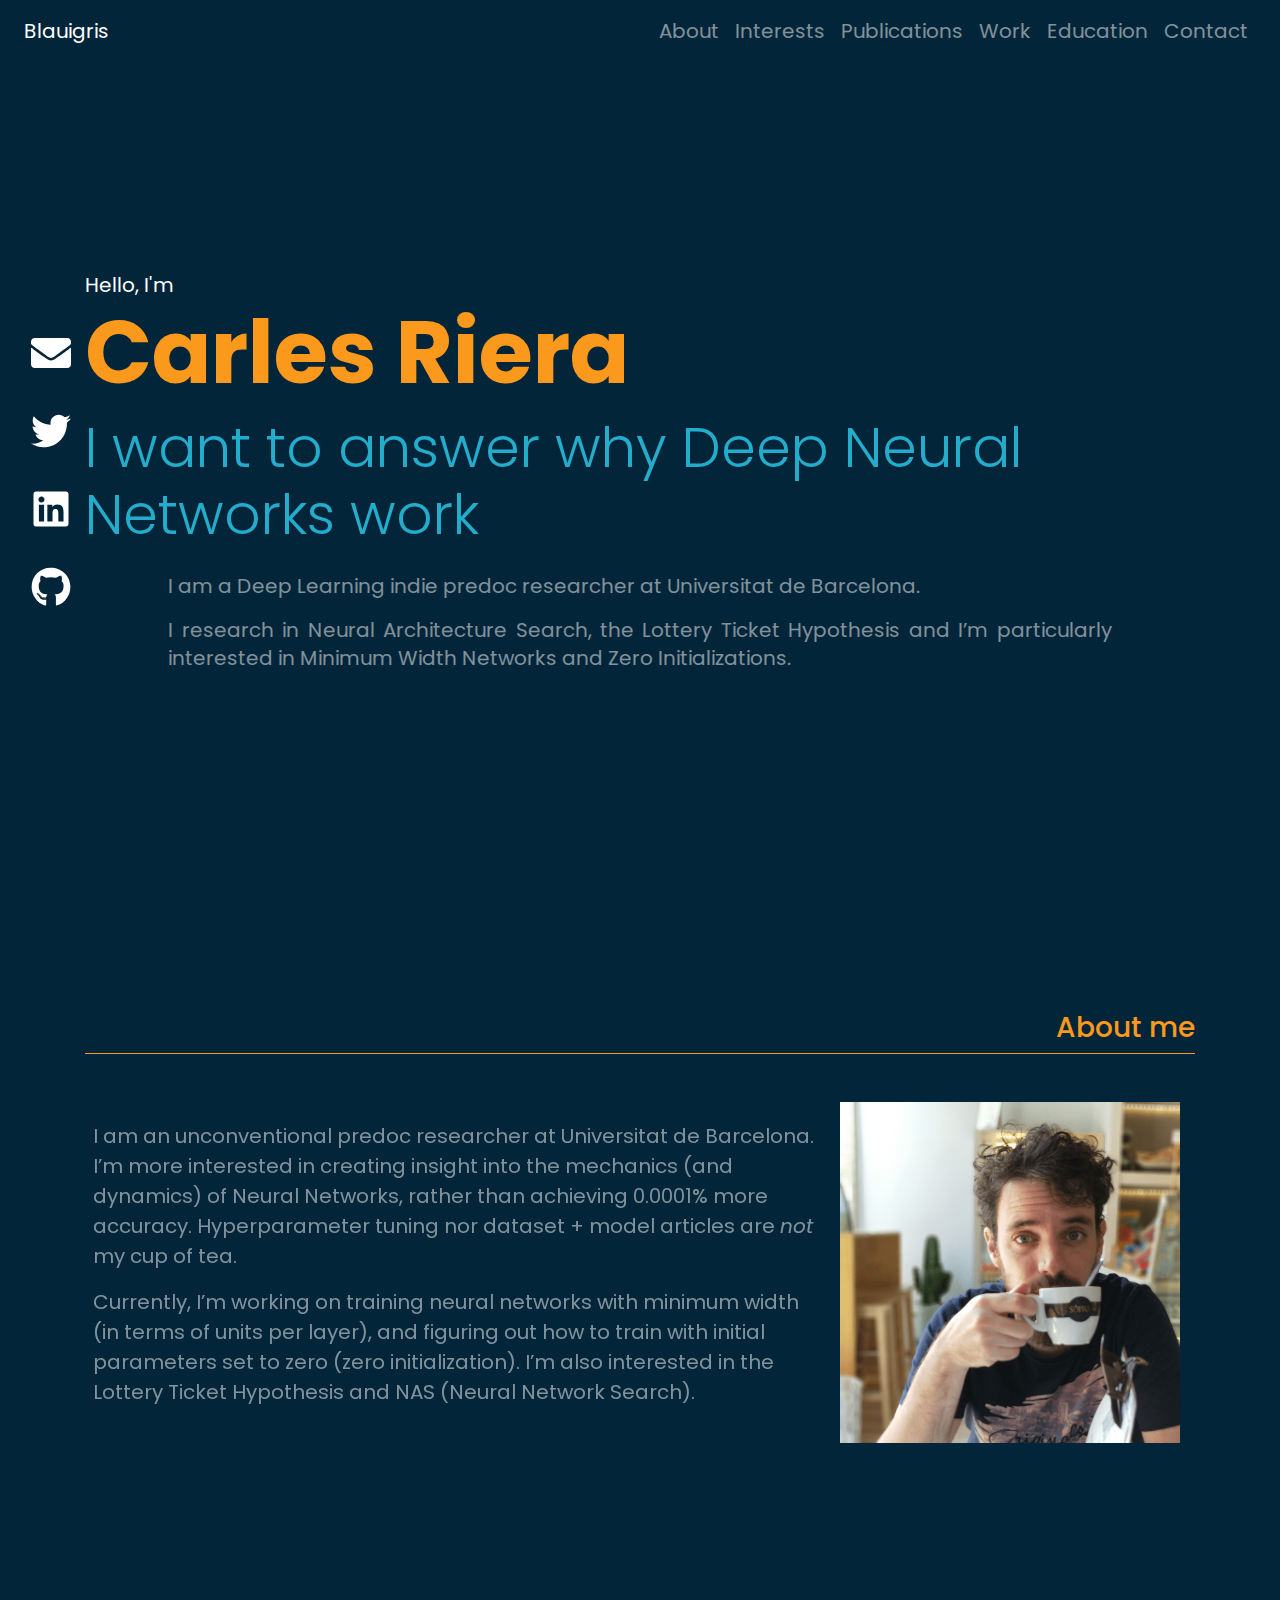
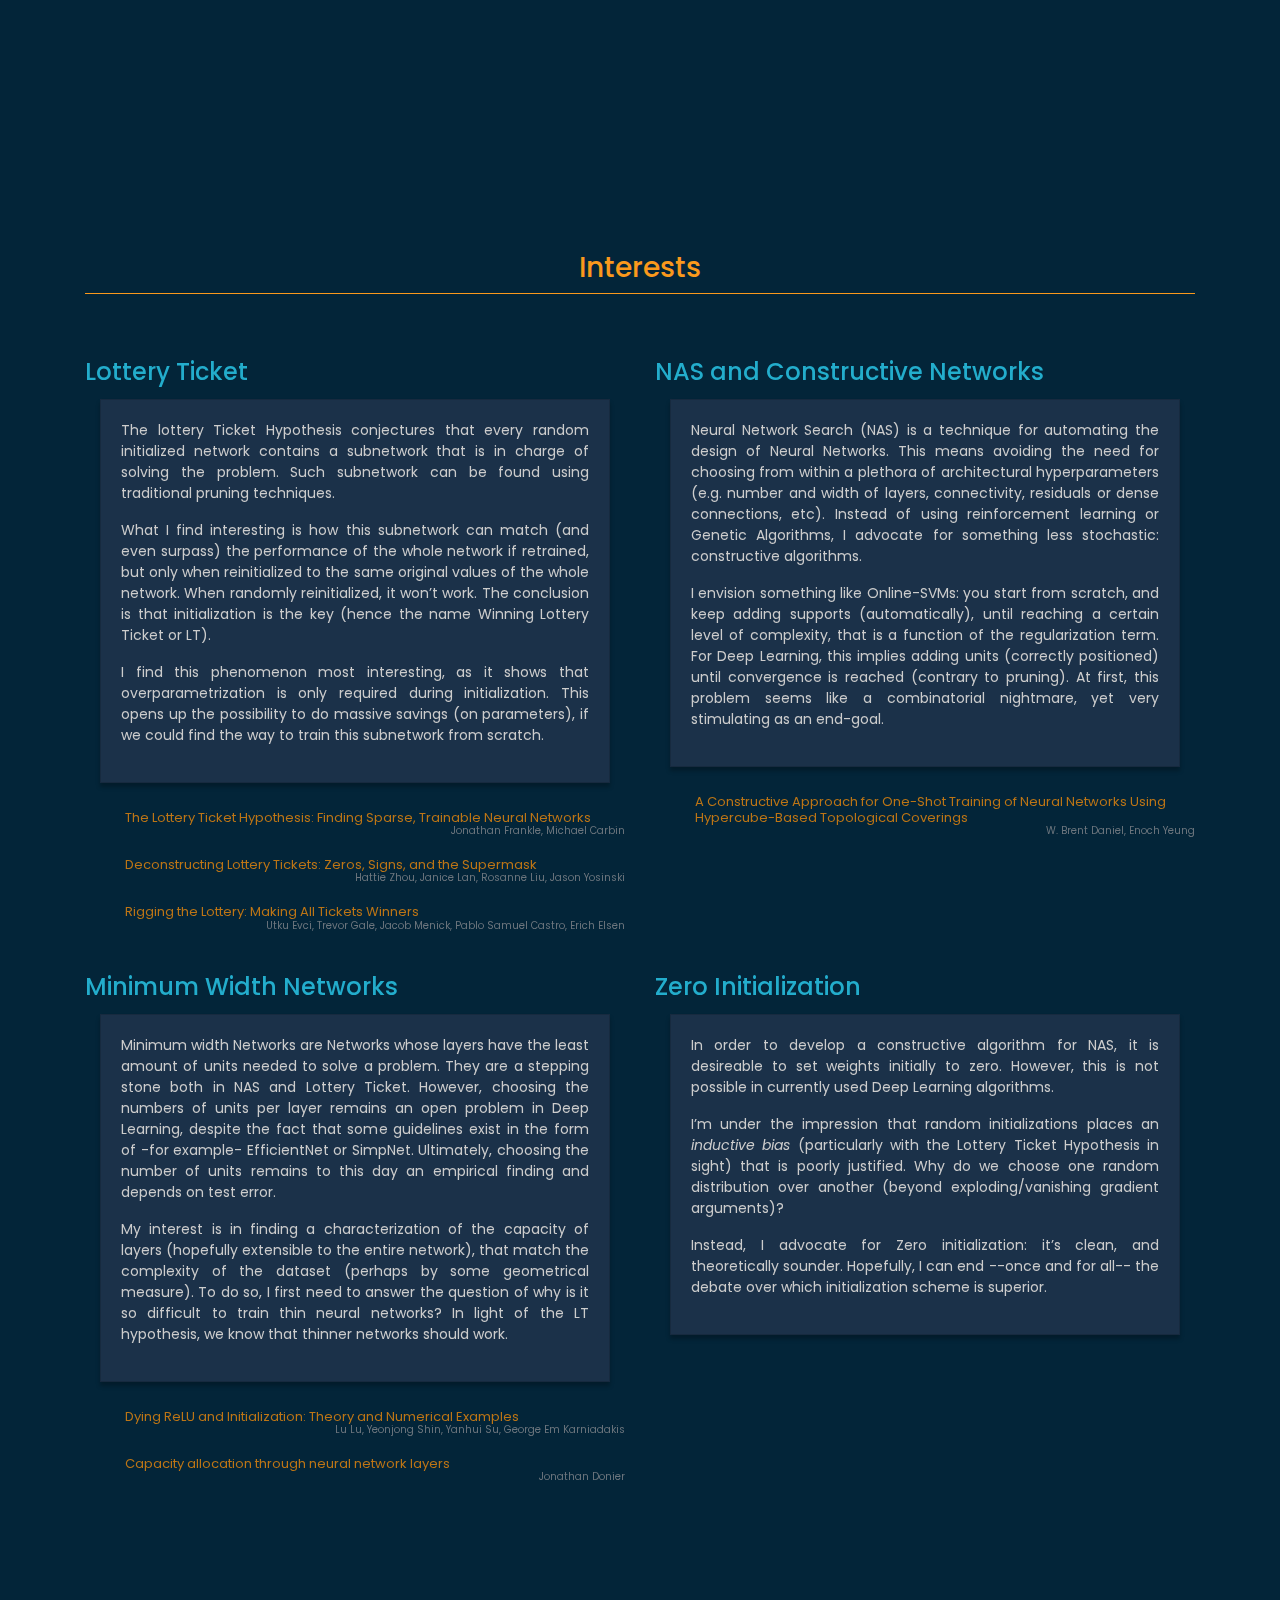
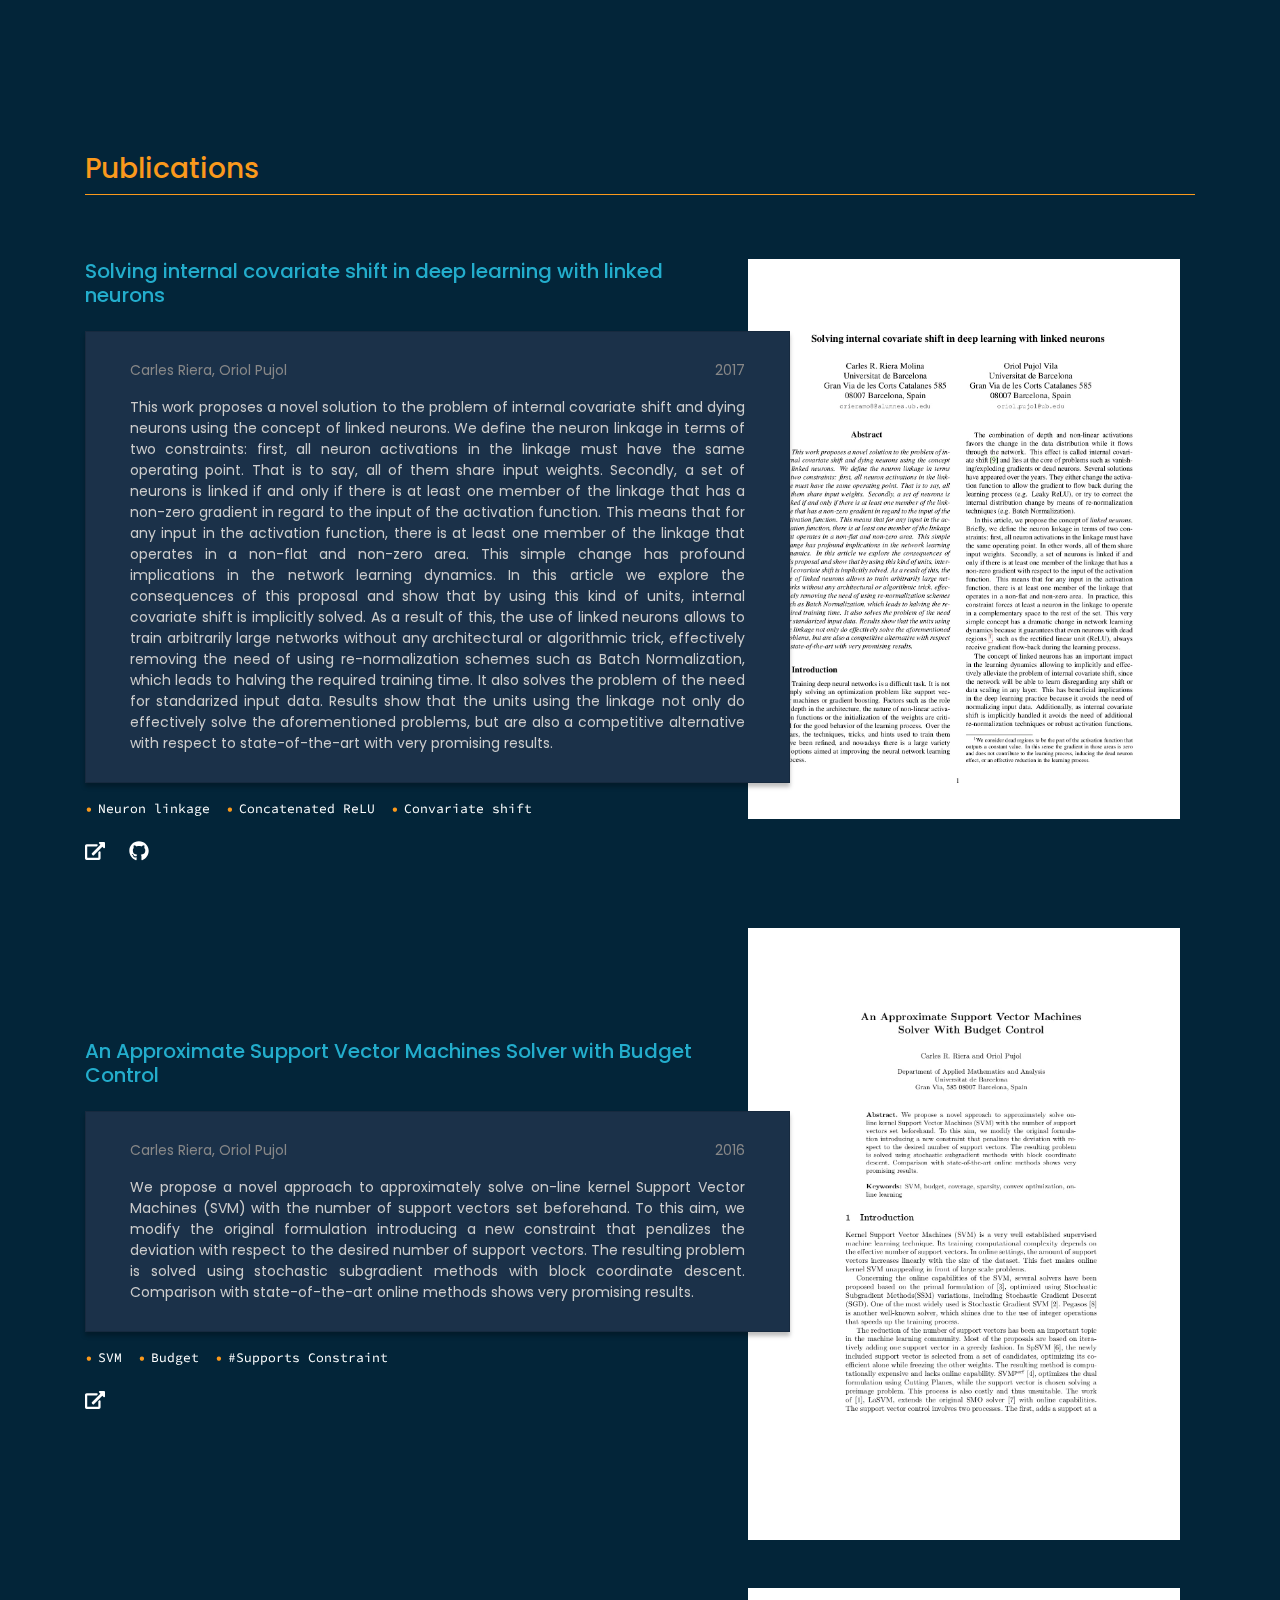
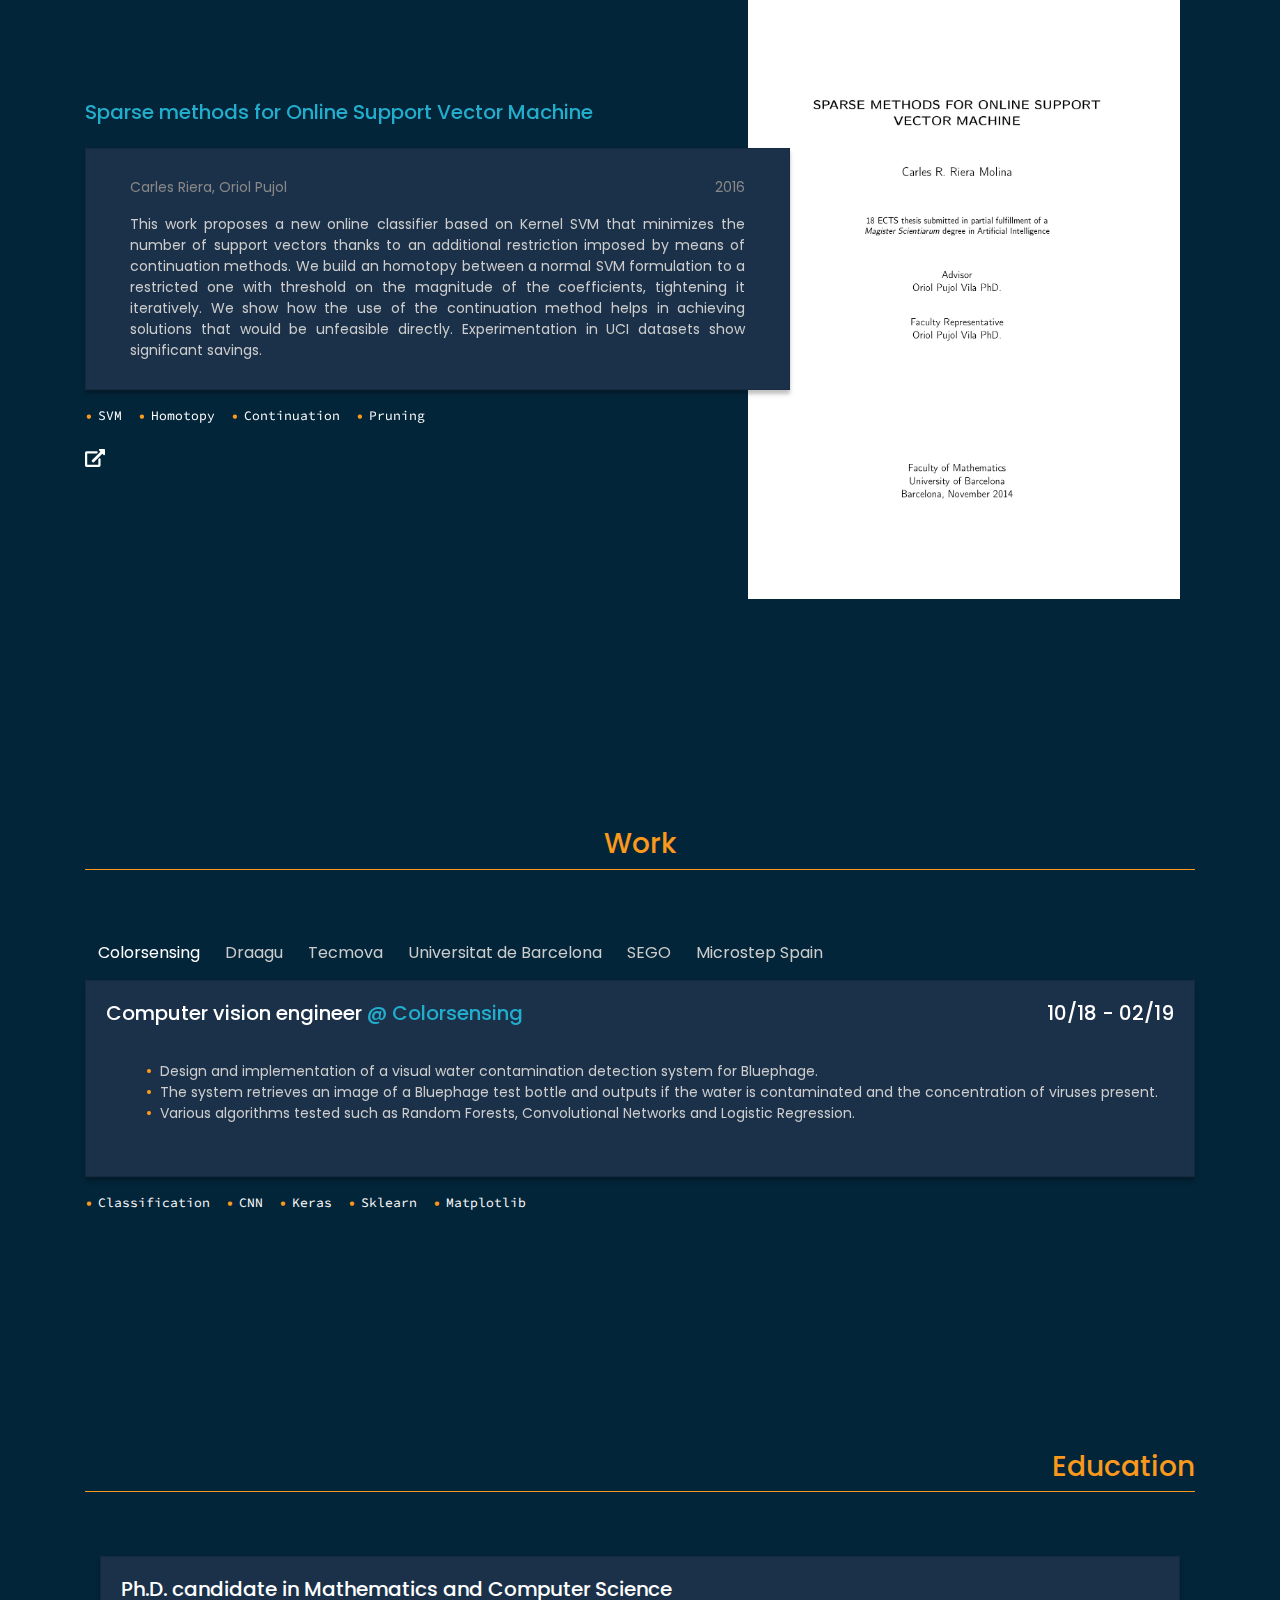
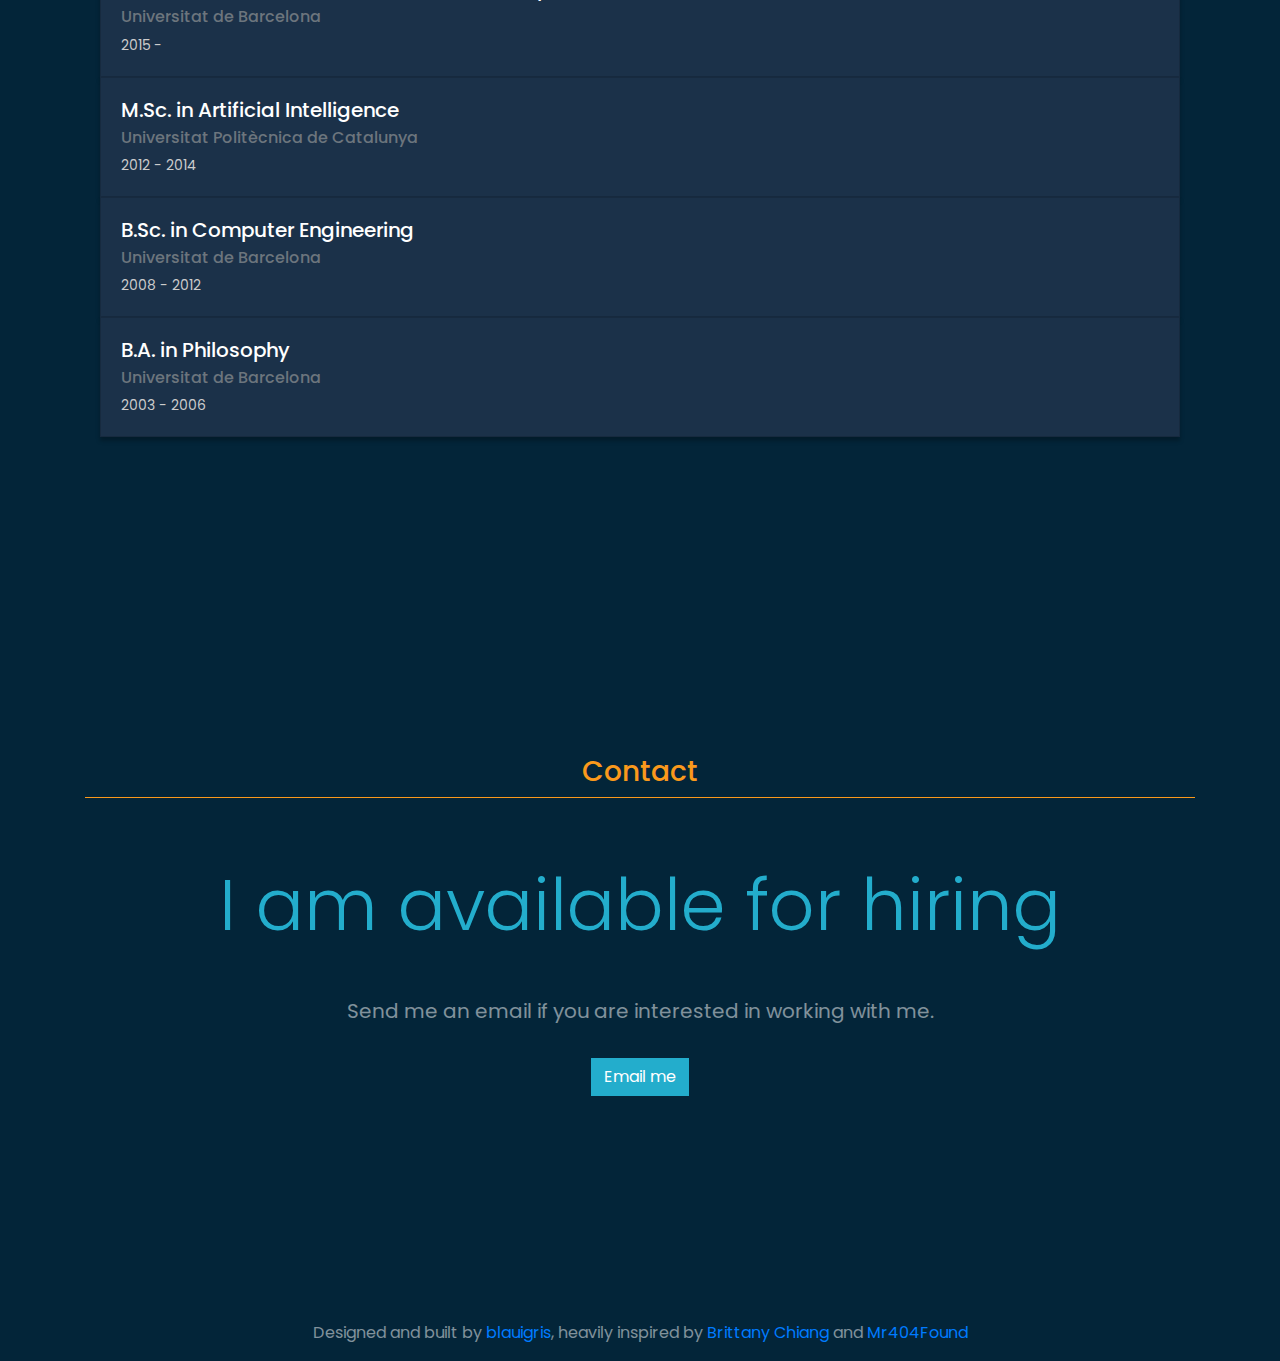
==== commit a8b53052: "Updates" ====
--- a/index.html
+++ b/index.html
@@ -5,4 +5,14 @@
  * Copyright 2011-2019 The Bootstrap Authors
  * Copyright 2011-2019 Twitter, Inc.
  * Licensed under MIT (https://github.com/twbs/bootstrap/blob/master/LICENSE)
- */:root{--blue:#007bff;--indigo:#6610f2;--purple:#6f42c1;--pink:#e83e8c;--red:#dc3545;--orange:#fd7e14;--yellow:#ffc107;--green:#28a745;--teal:#20c997;--cyan:#17a2b8;--white:#fff;--gray:#6c757d;--gray-dark:#343a40;--primary:#007bff;--secondary:#6c757d;--success:#28a745;--info:#17a2b8;--warning:#ffc107;--danger:#dc3545;--light:#f8f9fa;--dark:#343a40;--breakpoint-xs:0;--breakpoint-sm:576px;--breakpoint-md:768px;--breakpoint-lg:992px;--breakpoint-xl:1200px;--font-family-sans-serif:-apple-system,BlinkMacSystemFont,"Segoe UI",Roboto,"Helvetica Neue",Arial,"Noto Sans",sans-serif,"Apple Color Emoji","Segoe UI Emoji","Segoe UI Symbol","Noto Color Emoji";--font-family-monospace:SFMono-Regular,Menlo,Monaco,Consolas,"Liberation Mono","Courier New",monospace}*,:after,:before{box-sizing:border-box}html{font-family:sans-serif;line-height:1.15;-webkit-text-size-adjust:100%;-webkit-tap-highlight-color:rgba(0,0,0,0)}article,aside,figcaption,figure,footer,header,hgroup,main,nav,section{display:block}body{margin:0;font-family:-apple-system,BlinkMacSystemFont,Segoe UI,Roboto,Helvetica Neue,Arial,Noto Sans,sans-serif,Apple Color Emoji,Segoe UI Emoji,Segoe UI Symbol,Noto Color Emoji;font-size:1rem;font-weight:400;line-height:1.5;color:#212529;text-align:left;background-color:#fff}[tabindex="-1"]:focus:not(:focus-visible){outline:0!important}hr{box-sizing:content-box;height:0;overflow:visible}h1,h2,h3,h4,h5,h6{margin-top:0;margin-bottom:.5rem}p{margin-top:0;margin-bottom:1rem}abbr[data-original-title],abbr[title]{text-decoration:underline;-webkit-text-decoration:underline dotted;text-decoration:underline dotted;cursor:help;border-bottom:0;-webkit-text-decoration-skip-ink:none;text-decoration-skip-ink:none}address{font-style:normal;line-height:inherit}address,dl,ol,ul{margin-bottom:1rem}dl,ol,ul{margin-top:0}ol ol,ol ul,ul ol,ul ul{margin-bottom:0}dt{font-weight:700}dd{margin-bottom:.5rem;margin-left:0}blockquote{margin:0 0 1rem}b,strong{font-weight:bolder}small{font-size:80%}sub,sup{position:relative;font-size:75%;line-height:0;vertical-align:baseline}sub{bottom:-.25em}sup{top:-.5em}a{color:#007bff;text-decoration:none;background-color:transparent}a:hover{color:#0056b3;text-decoration:underline}a:not([href]),a:not([href]):hover{color:inherit;text-decoration:none}code,kbd,pre,samp{font-family:SFMono-Regular,Menlo,Monaco,Consolas,Liberation Mono,Courier New,monospace;font-size:1em}pre{margin-top:0;margin-bottom:1rem;overflow:auto}figure{margin:0 0 1rem}img{border-style:none}img,svg{vertical-align:middle}svg{overflow:hidden}table{border-collapse:collapse}caption{padding-top:.75rem;padding-bottom:.75rem;color:#6c757d;text-align:left;caption-side:bottom}th{text-align:inherit}label{display:inline-block;margin-bottom:.5rem}button{border-radius:0}button:focus{outline:1px dotted;outline:5px auto -webkit-focus-ring-color}button,input,optgroup,select,textarea{margin:0;font-family:inherit;font-size:inherit;line-height:inherit}button,input{overflow:visible}button,select{text-transform:none}select{word-wrap:normal}[type=button],[type=reset],[type=submit],button{-webkit-appearance:button}[type=button]:not(:disabled),[type=reset]:not(:disabled),[type=submit]:not(:disabled),button:not(:disabled){cursor:pointer}[type=button]::-moz-focus-inner,[type=reset]::-moz-focus-inner,[type=submit]::-moz-focus-inner,button::-moz-focus-inner{padding:0;border-style:none}input[type=checkbox],input[type=radio]{box-sizing:border-box;padding:0}input[type=date],input[type=datetime-local],input[type=month],input[type=time]{-webkit-appearance:listbox}textarea{overflow:auto;resize:vertical}fieldset{min-width:0;padding:0;margin:0;border:0}legend{display:block;width:100%;max-width:100%;padding:0;margin-bottom:.5rem;font-size:1.5rem;line-height:inherit;color:inherit;white-space:normal}progress{vertical-align:baseline}[type=number]::-webkit-inner-spin-button,[type=number]::-webkit-outer-spin-button{height:auto}[type=search]{outline-offset:-2px;-webkit-appearance:none}[type=search]::-webkit-search-decoration{-webkit-appearance:none}::-webkit-file-upload-button{font:inherit;-webkit-appearance:button}output{display:inline-block}summary{display:list-item;cursor:pointer}template{display:none}[hidden]{display:none!important}.h1,.h2,.h3,.h4,.h5,.h6,h1,h2,h3,h4,h5,h6{margin-bottom:.5rem;font-weight:500;line-height:1.2}.h1,h1{font-size:2.5rem}.h2,h2{font-size:2rem}.h3,h3{font-size:1.75rem}.h4,h4{font-size:1.5rem}.h5,h5{font-size:1.25rem}.h6,h6{font-size:1rem}.lead{font-size:1.25rem;font-weight:300}.display-1{font-size:6rem}.display-1,.display-2{font-weight:300;line-height:1.2}.display-2{font-size:5.5rem}.display-3{font-size:4.5rem}.display-3,.display-4{font-weight:300;line-height:1.2}.display-4{font-size:3.5rem}hr{margin-top:1rem;margin-bottom:1rem;border:0;border-top:1px solid rgba(0,0,0,.1)}.small,small{font-size:80%;font-weight:400}.mark,mark{padding:.2em;background-color:#fcf8e3}.list-inline,.list-unstyled{padding-left:0;list-style:none}.list-inline-item{display:inline-block}.list-inline-item:not(:last-child){margin-right:.5rem}.initialism{font-size:90%;text-transform:uppercase}.blockquote{margin-bottom:1rem;font-size:1.25rem}.blockquote-footer{display:block;font-size:80%;color:#6c757d}.blockquote-footer:before{content:"\2014\A0"}.img-fluid,.img-thumbnail{max-width:100%;height:auto}.img-thumbnail{padding:.25rem;background-color:#fff;border:1px solid #dee2e6;border-radius:.25rem}.figure{display:inline-block}.figure-img{margin-bottom:.5rem;line-height:1}.figure-caption{font-size:90%;color:#6c757d}code{font-size:87.5%;color:#e83e8c;word-wrap:break-word}a>code{color:inherit}kbd{padding:.2rem .4rem;font-size:87.5%;color:#fff;background-color:#212529;border-radius:.2rem}kbd kbd{padding:0;font-size:100%;font-weight:700}pre{display:block;font-size:87.5%;color:#212529}pre code{font-size:inherit;color:inherit;word-break:normal}.pre-scrollable{max-height:340px;overflow-y:scroll}.container{width:100%;padding-right:15px;padding-left:15px;margin-right:auto;margin-left:auto}@media (min-width:576px){.container{max-width:540px}}@media (min-width:768px){.container{max-width:720px}}@media (min-width:992px){.container{max-width:960px}}@media (min-width:1200px){.container{max-width:1140px}}.container-fluid,.container-lg,.container-md,.container-sm,.container-xl{width:100%;padding-right:15px;padding-left:15px;margin-right:auto;margin-left:auto}@media (min-width:576px){.container,.container-sm{max-width:540px}}@media (min-width:768px){.container,.container-md,.container-sm{max-width:720px}}@media (min-width:992px){.container,.container-lg,.container-md,.container-sm{max-width:960px}}@media (min-width:1200px){.container,.container-lg,.container-md,.container-sm,.container-xl{max-width:1140px}}.row{display:flex;flex-wrap:wrap;margin-right:-15px;margin-left:-15px}.no-gutters{margin-right:0;margin-left:0}.no-gutters>.col,.no-gutters>[class*=col-]{padding-right:0;padding-left:0}.col,.col-1,.col-2,.col-3,.col-4,.col-5,.col-6,.col-7,.col-8,.col-9,.col-10,.col-11,.col-12,.col-auto,.col-lg,.col-lg-1,.col-lg-2,.col-lg-3,.col-lg-4,.col-lg-5,.col-lg-6,.col-lg-7,.col-lg-8,.col-lg-9,.col-lg-10,.col-lg-11,.col-lg-12,.col-lg-auto,.col-md,.col-md-1,.col-md-2,.col-md-3,.col-md-4,.col-md-5,.col-md-6,.col-md-7,.col-md-8,.col-md-9,.col-md-10,.col-md-11,.col-md-12,.col-md-auto,.col-sm,.col-sm-1,.col-sm-2,.col-sm-3,.col-sm-4,.col-sm-5,.col-sm-6,.col-sm-7,.col-sm-8,.col-sm-9,.col-sm-10,.col-sm-11,.col-sm-12,.col-sm-auto,.col-xl,.col-xl-1,.col-xl-2,.col-xl-3,.col-xl-4,.col-xl-5,.col-xl-6,.col-xl-7,.col-xl-8,.col-xl-9,.col-xl-10,.col-xl-11,.col-xl-12,.col-xl-auto{position:relative;width:100%;padding-right:15px;padding-left:15px}.col{flex-basis:0;flex-grow:1;max-width:100%}.row-cols-1>*{flex:0 0 100%;max-width:100%}.row-cols-2>*{flex:0 0 50%;max-width:50%}.row-cols-3>*{flex:0 0 33.333333%;max-width:33.333333%}.row-cols-4>*{flex:0 0 25%;max-width:25%}.row-cols-5>*{flex:0 0 20%;max-width:20%}.row-cols-6>*{flex:0 0 16.666667%;max-width:16.666667%}.col-auto{flex:0 0 auto;width:auto;max-width:100%}.col-1{flex:0 0 8.333333%;max-width:8.333333%}.col-2{flex:0 0 16.666667%;max-width:16.666667%}.col-3{flex:0 0 25%;max-width:25%}.col-4{flex:0 0 33.333333%;max-width:33.333333%}.col-5{flex:0 0 41.666667%;max-width:41.666667%}.col-6{flex:0 0 50%;max-width:50%}.col-7{flex:0 0 58.333333%;max-width:58.333333%}.col-8{flex:0 0 66.666667%;max-width:66.666667%}.col-9{flex:0 0 75%;max-width:75%}.col-10{flex:0 0 83.333333%;max-width:83.333333%}.col-11{flex:0 0 91.666667%;max-width:91.666667%}.col-12{flex:0 0 100%;max-width:100%}.order-first{order:-1}.order-last{order:13}.order-0{order:0}.order-1{order:1}.order-2{order:2}.order-3{order:3}.order-4{order:4}.order-5{order:5}.order-6{order:6}.order-7{order:7}.order-8{order:8}.order-9{order:9}.order-10{order:10}.order-11{order:11}.order-12{order:12}.offset-1{margin-left:8.333333%}.offset-2{margin-left:16.666667%}.offset-3{margin-left:25%}.offset-4{margin-left:33.333333%}.offset-5{margin-left:41.666667%}.offset-6{margin-left:50%}.offset-7{margin-left:58.333333%}.offset-8{margin-left:66.666667%}.offset-9{margin-left:75%}.offset-10{margin-left:83.333333%}.offset-11{margin-left:91.666667%}@media (min-width:576px){.col-sm{flex-basis:0;flex-grow:1;max-width:100%}.row-cols-sm-1>*{flex:0 0 100%;max-width:100%}.row-cols-sm-2>*{flex:0 0 50%;max-width:50%}.row-cols-sm-3>*{flex:0 0 33.333333%;max-width:33.333333%}.row-cols-sm-4>*{flex:0 0 25%;max-width:25%}.row-cols-sm-5>*{flex:0 0 20%;max-width:20%}.row-cols-sm-6>*{flex:0 0 16.666667%;max-width:16.666667%}.col-sm-auto{flex:0 0 auto;width:auto;max-width:100%}.col-sm-1{flex:0 0 8.333333%;max-width:8.333333%}.col-sm-2{flex:0 0 16.666667%;max-width:16.666667%}.col-sm-3{flex:0 0 25%;max-width:25%}.col-sm-4{flex:0 0 33.333333%;max-width:33.333333%}.col-sm-5{flex:0 0 41.666667%;max-width:41.666667%}.col-sm-6{flex:0 0 50%;max-width:50%}.col-sm-7{flex:0 0 58.333333%;max-width:58.333333%}.col-sm-8{flex:0 0 66.666667%;max-width:66.666667%}.col-sm-9{flex:0 0 75%;max-width:75%}.col-sm-10{flex:0 0 83.333333%;max-width:83.333333%}.col-sm-11{flex:0 0 91.666667%;max-width:91.666667%}.col-sm-12{flex:0 0 100%;max-width:100%}.order-sm-first{order:-1}.order-sm-last{order:13}.order-sm-0{order:0}.order-sm-1{order:1}.order-sm-2{order:2}.order-sm-3{order:3}.order-sm-4{order:4}.order-sm-5{order:5}.order-sm-6{order:6}.order-sm-7{order:7}.order-sm-8{order:8}.order-sm-9{order:9}.order-sm-10{order:10}.order-sm-11{order:11}.order-sm-12{order:12}.offset-sm-0{margin-left:0}.offset-sm-1{margin-left:8.333333%}.offset-sm-2{margin-left:16.666667%}.offset-sm-3{margin-left:25%}.offset-sm-4{margin-left:33.333333%}.offset-sm-5{margin-left:41.666667%}.offset-sm-6{margin-left:50%}.offset-sm-7{margin-left:58.333333%}.offset-sm-8{margin-left:66.666667%}.offset-sm-9{margin-left:75%}.offset-sm-10{margin-left:83.333333%}.offset-sm-11{margin-left:91.666667%}}@media (min-width:768px){.col-md{flex-basis:0;flex-grow:1;max-width:100%}.row-cols-md-1>*{flex:0 0 100%;max-width:100%}.row-cols-md-2>*{flex:0 0 50%;max-width:50%}.row-cols-md-3>*{flex:0 0 33.333333%;max-width:33.333333%}.row-cols-md-4>*{flex:0 0 25%;max-width:25%}.row-cols-md-5>*{flex:0 0 20%;max-width:20%}.row-cols-md-6>*{flex:0 0 16.666667%;max-width:16.666667%}.col-md-auto{flex:0 0 auto;width:auto;max-width:100%}.col-md-1{flex:0 0 8.333333%;max-width:8.333333%}.col-md-2{flex:0 0 16.666667%;max-width:16.666667%}.col-md-3{flex:0 0 25%;max-width:25%}.col-md-4{flex:0 0 33.333333%;max-width:33.333333%}.col-md-5{flex:0 0 41.666667%;max-width:41.666667%}.col-md-6{flex:0 0 50%;max-width:50%}.col-md-7{flex:0 0 58.333333%;max-width:58.333333%}.col-md-8{flex:0 0 66.666667%;max-width:66.666667%}.col-md-9{flex:0 0 75%;max-width:75%}.col-md-10{flex:0 0 83.333333%;max-width:83.333333%}.col-md-11{flex:0 0 91.666667%;max-width:91.666667%}.col-md-12{flex:0 0 100%;max-width:100%}.order-md-first{order:-1}.order-md-last{order:13}.order-md-0{order:0}.order-md-1{order:1}.order-md-2{order:2}.order-md-3{order:3}.order-md-4{order:4}.order-md-5{order:5}.order-md-6{order:6}.order-md-7{order:7}.order-md-8{order:8}.order-md-9{order:9}.order-md-10{order:10}.order-md-11{order:11}.order-md-12{order:12}.offset-md-0{margin-left:0}.offset-md-1{margin-left:8.333333%}.offset-md-2{margin-left:16.666667%}.offset-md-3{margin-left:25%}.offset-md-4{margin-left:33.333333%}.offset-md-5{margin-left:41.666667%}.offset-md-6{margin-left:50%}.offset-md-7{margin-left:58.333333%}.offset-md-8{margin-left:66.666667%}.offset-md-9{margin-left:75%}.offset-md-10{margin-left:83.333333%}.offset-md-11{margin-left:91.666667%}}@media (min-width:992px){.col-lg{flex-basis:0;flex-grow:1;max-width:100%}.row-cols-lg-1>*{flex:0 0 100%;max-width:100%}.row-cols-lg-2>*{flex:0 0 50%;max-width:50%}.row-cols-lg-3>*{flex:0 0 33.333333%;max-width:33.333333%}.row-cols-lg-4>*{flex:0 0 25%;max-width:25%}.row-cols-lg-5>*{flex:0 0 20%;max-width:20%}.row-cols-lg-6>*{flex:0 0 16.666667%;max-width:16.666667%}.col-lg-auto{flex:0 0 auto;width:auto;max-width:100%}.col-lg-1{flex:0 0 8.333333%;max-width:8.333333%}.col-lg-2{flex:0 0 16.666667%;max-width:16.666667%}.col-lg-3{flex:0 0 25%;max-width:25%}.col-lg-4{flex:0 0 33.333333%;max-width:33.333333%}.col-lg-5{flex:0 0 41.666667%;max-width:41.666667%}.col-lg-6{flex:0 0 50%;max-width:50%}.col-lg-7{flex:0 0 58.333333%;max-width:58.333333%}.col-lg-8{flex:0 0 66.666667%;max-width:66.666667%}.col-lg-9{flex:0 0 75%;max-width:75%}.col-lg-10{flex:0 0 83.333333%;max-width:83.333333%}.col-lg-11{flex:0 0 91.666667%;max-width:91.666667%}.col-lg-12{flex:0 0 100%;max-width:100%}.order-lg-first{order:-1}.order-lg-last{order:13}.order-lg-0{order:0}.order-lg-1{order:1}.order-lg-2{order:2}.order-lg-3{order:3}.order-lg-4{order:4}.order-lg-5{order:5}.order-lg-6{order:6}.order-lg-7{order:7}.order-lg-8{order:8}.order-lg-9{order:9}.order-lg-10{order:10}.order-lg-11{order:11}.order-lg-12{order:12}.offset-lg-0{margin-left:0}.offset-lg-1{margin-left:8.333333%}.offset-lg-2{margin-left:16.666667%}.offset-lg-3{margin-left:25%}.offset-lg-4{margin-left:33.333333%}.offset-lg-5{margin-left:41.666667%}.offset-lg-6{margin-left:50%}.offset-lg-7{margin-left:58.333333%}.offset-lg-8{margin-left:66.666667%}.offset-lg-9{margin-left:75%}.offset-lg-10{margin-left:83.333333%}.offset-lg-11{margin-left:91.666667%}}@media (min-width:1200px){.col-xl{flex-basis:0;flex-grow:1;max-width:100%}.row-cols-xl-1>*{flex:0 0 100%;max-width:100%}.row-cols-xl-2>*{flex:0 0 50%;max-width:50%}.row-cols-xl-3>*{flex:0 0 33.333333%;max-width:33.333333%}.row-cols-xl-4>*{flex:0 0 25%;max-width:25%}.row-cols-xl-5>*{flex:0 0 20%;max-width:20%}.row-cols-xl-6>*{flex:0 0 16.666667%;max-width:16.666667%}.col-xl-auto{flex:0 0 auto;width:auto;max-width:100%}.col-xl-1{flex:0 0 8.333333%;max-width:8.333333%}.col-xl-2{flex:0 0 16.666667%;max-width:16.666667%}.col-xl-3{flex:0 0 25%;max-width:25%}.col-xl-4{flex:0 0 33.333333%;max-width:33.333333%}.col-xl-5{flex:0 0 41.666667%;max-width:41.666667%}.col-xl-6{flex:0 0 50%;max-width:50%}.col-xl-7{flex:0 0 58.333333%;max-width:58.333333%}.col-xl-8{flex:0 0 66.666667%;max-width:66.666667%}.col-xl-9{flex:0 0 75%;max-width:75%}.col-xl-10{flex:0 0 83.333333%;max-width:83.333333%}.col-xl-11{flex:0 0 91.666667%;max-width:91.666667%}.col-xl-12{flex:0 0 100%;max-width:100%}.order-xl-first{order:-1}.order-xl-last{order:13}.order-xl-0{order:0}.order-xl-1{order:1}.order-xl-2{order:2}.order-xl-3{order:3}.order-xl-4{order:4}.order-xl-5{order:5}.order-xl-6{order:6}.order-xl-7{order:7}.order-xl-8{order:8}.order-xl-9{order:9}.order-xl-10{order:10}.order-xl-11{order:11}.order-xl-12{order:12}.offset-xl-0{margin-left:0}.offset-xl-1{margin-left:8.333333%}.offset-xl-2{margin-left:16.666667%}.offset-xl-3{margin-left:25%}.offset-xl-4{margin-left:33.333333%}.offset-xl-5{margin-left:41.666667%}.offset-xl-6{margin-left:50%}.offset-xl-7{margin-left:58.333333%}.offset-xl-8{margin-left:66.666667%}.offset-xl-9{margin-left:75%}.offset-xl-10{margin-left:83.333333%}.offset-xl-11{margin-left:91.666667%}}.table{width:100%;margin-bottom:1rem;color:#212529}.table td,.table th{padding:.75rem;vertical-align:top;border-top:1px solid #dee2e6}.table thead th{vertical-align:bottom;border-bottom:2px solid #dee2e6}.table tbody+tbody{border-top:2px solid #dee2e6}.table-sm td,.table-sm th{padding:.3rem}.table-bordered,.table-bordered td,.table-bordered th{border:1px solid #dee2e6}.table-bordered thead td,.table-bordered thead th{border-bottom-width:2px}.table-borderless tbody+tbody,.table-borderless td,.table-borderless th,.table-borderless thead th{border:0}.table-striped tbody tr:nth-of-type(odd){background-color:rgba(0,0,0,.05)}.table-hover tbody tr:hover{color:#212529;background-color:rgba(0,0,0,.075)}.table-primary,.table-primary>td,.table-primary>th{background-color:#b8daff}.table-primary tbody+tbody,.table-primary td,.table-primary th,.table-primary thead th{border-color:#7abaff}.table-hover .table-primary:hover,.table-hover .table-primary:hover>td,.table-hover .table-primary:hover>th{background-color:#9fcdff}.table-secondary,.table-secondary>td,.table-secondary>th{background-color:#d6d8db}.table-secondary tbody+tbody,.table-secondary td,.table-secondary th,.table-secondary thead th{border-color:#b3b7bb}.table-hover .table-secondary:hover,.table-hover .table-secondary:hover>td,.table-hover .table-secondary:hover>th{background-color:#c8cbcf}.table-success,.table-success>td,.table-success>th{background-color:#c3e6cb}.table-success tbody+tbody,.table-success td,.table-success th,.table-success thead th{border-color:#8fd19e}.table-hover .table-success:hover,.table-hover .table-success:hover>td,.table-hover .table-success:hover>th{background-color:#b1dfbb}.table-info,.table-info>td,.table-info>th{background-color:#bee5eb}.table-info tbody+tbody,.table-info td,.table-info th,.table-info thead th{border-color:#86cfda}.table-hover .table-info:hover,.table-hover .table-info:hover>td,.table-hover .table-info:hover>th{background-color:#abdde5}.table-warning,.table-warning>td,.table-warning>th{background-color:#ffeeba}.table-warning tbody+tbody,.table-warning td,.table-warning th,.table-warning thead th{border-color:#ffdf7e}.table-hover .table-warning:hover,.table-hover .table-warning:hover>td,.table-hover .table-warning:hover>th{background-color:#ffe8a1}.table-danger,.table-danger>td,.table-danger>th{background-color:#f5c6cb}.table-danger tbody+tbody,.table-danger td,.table-danger th,.table-danger thead th{border-color:#ed969e}.table-hover .table-danger:hover,.table-hover .table-danger:hover>td,.table-hover .table-danger:hover>th{background-color:#f1b0b7}.table-light,.table-light>td,.table-light>th{background-color:#fdfdfe}.table-light tbody+tbody,.table-light td,.table-light th,.table-light thead th{border-color:#fbfcfc}.table-hover .table-light:hover,.table-hover .table-light:hover>td,.table-hover .table-light:hover>th{background-color:#ececf6}.table-dark,.table-dark>td,.table-dark>th{background-color:#c6c8ca}.table-dark tbody+tbody,.table-dark td,.table-dark th,.table-dark thead th{border-color:#95999c}.table-hover .table-dark:hover,.table-hover .table-dark:hover>td,.table-hover .table-dark:hover>th{background-color:#b9bbbe}.table-active,.table-active>td,.table-active>th,.table-hover .table-active:hover,.table-hover .table-active:hover>td,.table-hover .table-active:hover>th{background-color:rgba(0,0,0,.075)}.table .thead-dark th{color:#fff;background-color:#343a40;border-color:#454d55}.table .thead-light th{color:#495057;background-color:#e9ecef;border-color:#dee2e6}.table-dark{color:#fff;background-color:#343a40}.table-dark td,.table-dark th,.table-dark thead th{border-color:#454d55}.table-dark.table-bordered{border:0}.table-dark.table-striped tbody tr:nth-of-type(odd){background-color:hsla(0,0%,100%,.05)}.table-dark.table-hover tbody tr:hover{color:#fff;background-color:hsla(0,0%,100%,.075)}@media (max-width:575.98px){.table-responsive-sm{display:block;width:100%;overflow-x:auto;-webkit-overflow-scrolling:touch}.table-responsive-sm>.table-bordered{border:0}}@media (max-width:767.98px){.table-responsive-md{display:block;width:100%;overflow-x:auto;-webkit-overflow-scrolling:touch}.table-responsive-md>.table-bordered{border:0}}@media (max-width:991.98px){.table-responsive-lg{display:block;width:100%;overflow-x:auto;-webkit-overflow-scrolling:touch}.table-responsive-lg>.table-bordered{border:0}}@media (max-width:1199.98px){.table-responsive-xl{display:block;width:100%;overflow-x:auto;-webkit-overflow-scrolling:touch}.table-responsive-xl>.table-bordered{border:0}}.table-responsive{display:block;width:100%;overflow-x:auto;-webkit-overflow-scrolling:touch}.table-responsive>.table-bordered{border:0}.form-control{display:block;width:100%;height:calc(1.5em + .75rem + 2px);padding:.375rem .75rem;font-size:1rem;font-weight:400;line-height:1.5;color:#495057;background-color:#fff;background-clip:padding-box;border:1px solid #ced4da;border-radius:.25rem;-webkit-transition:border-color .15s ease-in-out,box-shadow .15s ease-in-out;transition:border-color .15s ease-in-out,box-shadow .15s ease-in-out}@media (prefers-reduced-motion:reduce){.form-control{-webkit-transition:none;transition:none}}.form-control::-ms-expand{background-color:transparent;border:0}.form-control:-moz-focusring{color:transparent;text-shadow:0 0 0 #495057}.form-control:focus{color:#495057;background-color:#fff;border-color:#80bdff;outline:0;box-shadow:0 0 0 .2rem rgba(0,123,255,.25)}.form-control::-webkit-input-placeholder{color:#6c757d;opacity:1}.form-control:-ms-input-placeholder{color:#6c757d;opacity:1}.form-control::-ms-input-placeholder{color:#6c757d;opacity:1}.form-control::placeholder{color:#6c757d;opacity:1}.form-control:disabled,.form-control[readonly]{background-color:#e9ecef;opacity:1}select.form-control:focus::-ms-value{color:#495057;background-color:#fff}.form-control-file,.form-control-range{display:block;width:100%}.col-form-label{padding-top:calc(.375rem + 1px);padding-bottom:calc(.375rem + 1px);margin-bottom:0;font-size:inherit;line-height:1.5}.col-form-label-lg{padding-top:calc(.5rem + 1px);padding-bottom:calc(.5rem + 1px);font-size:1.25rem;line-height:1.5}.col-form-label-sm{padding-top:calc(.25rem + 1px);padding-bottom:calc(.25rem + 1px);font-size:.875rem;line-height:1.5}.form-control-plaintext{display:block;width:100%;padding:.375rem 0;margin-bottom:0;font-size:1rem;line-height:1.5;color:#212529;background-color:transparent;border:solid transparent;border-width:1px 0}.form-control-plaintext.form-control-lg,.form-control-plaintext.form-control-sm{padding-right:0;padding-left:0}.form-control-sm{height:calc(1.5em + .5rem + 2px);padding:.25rem .5rem;font-size:.875rem;line-height:1.5;border-radius:.2rem}.form-control-lg{height:calc(1.5em + 1rem + 2px);padding:.5rem 1rem;font-size:1.25rem;line-height:1.5;border-radius:.3rem}select.form-control[multiple],select.form-control[size],textarea.form-control{height:auto}.form-group{margin-bottom:1rem}.form-text{display:block;margin-top:.25rem}.form-row{display:flex;flex-wrap:wrap;margin-right:-5px;margin-left:-5px}.form-row>.col,.form-row>[class*=col-]{padding-right:5px;padding-left:5px}.form-check{position:relative;display:block;padding-left:1.25rem}.form-check-input{position:absolute;margin-top:.3rem;margin-left:-1.25rem}.form-check-input:disabled~.form-check-label,.form-check-input[disabled]~.form-check-label{color:#6c757d}.form-check-label{margin-bottom:0}.form-check-inline{display:inline-flex;align-items:center;padding-left:0;margin-right:.75rem}.form-check-inline .form-check-input{position:static;margin-top:0;margin-right:.3125rem;margin-left:0}.valid-feedback{display:none;width:100%;margin-top:.25rem;font-size:80%;color:#28a745}.valid-tooltip{position:absolute;top:100%;z-index:5;display:none;max-width:100%;padding:.25rem .5rem;margin-top:.1rem;font-size:.875rem;line-height:1.5;color:#fff;background-color:rgba(40,167,69,.9);border-radius:.25rem}.is-valid~.valid-feedback,.is-valid~.valid-tooltip,.was-validated :valid~.valid-feedback,.was-validated :valid~.valid-tooltip{display:block}.form-control.is-valid,.was-validated .form-control:valid{border-color:#28a745;padding-right:calc(1.5em + .75rem);background-image:url("data:image/svg+xml;charset=utf-8,%3Csvg xmlns='http://www.w3.org/2000/svg' width='8' height='8' viewBox='0 0 8 8'%3E%3Cpath fill='%2328a745' d='M2.3 6.73L.6 4.53c-.4-1.04.46-1.4 1.1-.8l1.1 1.4 3.4-3.8c.6-.63 1.6-.27 1.2.7l-4 4.6c-.43.5-.8.4-1.1.1z'/%3E%3C/svg%3E");background-repeat:no-repeat;background-position:right calc(.375em + .1875rem) center;background-size:calc(.75em + .375rem) calc(.75em + .375rem)}.form-control.is-valid:focus,.was-validated .form-control:valid:focus{border-color:#28a745;box-shadow:0 0 0 .2rem rgba(40,167,69,.25)}.was-validated textarea.form-control:valid,textarea.form-control.is-valid{padding-right:calc(1.5em + .75rem);background-position:top calc(.375em + .1875rem) right calc(.375em + .1875rem)}.custom-select.is-valid,.was-validated .custom-select:valid{border-color:#28a745;padding-right:calc(.75em + 2.3125rem);background:url("data:image/svg+xml;charset=utf-8,%3Csvg xmlns='http://www.w3.org/2000/svg' width='4' height='5' viewBox='0 0 4 5'%3E%3Cpath fill='%23343a40' d='M2 0L0 2h4zm0 5L0 3h4z'/%3E%3C/svg%3E") no-repeat right .75rem center/8px 10px,url("data:image/svg+xml;charset=utf-8,%3Csvg xmlns='http://www.w3.org/2000/svg' width='8' height='8' viewBox='0 0 8 8'%3E%3Cpath fill='%2328a745' d='M2.3 6.73L.6 4.53c-.4-1.04.46-1.4 1.1-.8l1.1 1.4 3.4-3.8c.6-.63 1.6-.27 1.2.7l-4 4.6c-.43.5-.8.4-1.1.1z'/%3E%3C/svg%3E") #fff no-repeat center right 1.75rem/calc(.75em + .375rem) calc(.75em + .375rem)}.custom-select.is-valid:focus,.was-validated .custom-select:valid:focus{border-color:#28a745;box-shadow:0 0 0 .2rem rgba(40,167,69,.25)}.form-check-input.is-valid~.form-check-label,.was-validated .form-check-input:valid~.form-check-label{color:#28a745}.form-check-input.is-valid~.valid-feedback,.form-check-input.is-valid~.valid-tooltip,.was-validated .form-check-input:valid~.valid-feedback,.was-validated .form-check-input:valid~.valid-tooltip{display:block}.custom-control-input.is-valid~.custom-control-label,.was-validated .custom-control-input:valid~.custom-control-label{color:#28a745}.custom-control-input.is-valid~.custom-control-label:before,.was-validated .custom-control-input:valid~.custom-control-label:before{border-color:#28a745}.custom-control-input.is-valid:checked~.custom-control-label:before,.was-validated .custom-control-input:valid:checked~.custom-control-label:before{border-color:#34ce57;background-color:#34ce57}.custom-control-input.is-valid:focus~.custom-control-label:before,.was-validated .custom-control-input:valid:focus~.custom-control-label:before{box-shadow:0 0 0 .2rem rgba(40,167,69,.25)}.custom-control-input.is-valid:focus:not(:checked)~.custom-control-label:before,.custom-file-input.is-valid~.custom-file-label,.was-validated .custom-control-input:valid:focus:not(:checked)~.custom-control-label:before,.was-validated .custom-file-input:valid~.custom-file-label{border-color:#28a745}.custom-file-input.is-valid:focus~.custom-file-label,.was-validated .custom-file-input:valid:focus~.custom-file-label{border-color:#28a745;box-shadow:0 0 0 .2rem rgba(40,167,69,.25)}.invalid-feedback{display:none;width:100%;margin-top:.25rem;font-size:80%;color:#dc3545}.invalid-tooltip{position:absolute;top:100%;z-index:5;display:none;max-width:100%;padding:.25rem .5rem;margin-top:.1rem;font-size:.875rem;line-height:1.5;color:#fff;background-color:rgba(220,53,69,.9);border-radius:.25rem}.is-invalid~.invalid-feedback,.is-invalid~.invalid-tooltip,.was-validated :invalid~.invalid-feedback,.was-validated :invalid~.invalid-tooltip{display:block}.form-control.is-invalid,.was-validated .form-control:invalid{border-color:#dc3545;padding-right:calc(1.5em + .75rem);background-image:url("data:image/svg+xml;charset=utf-8,%3Csvg xmlns='http://www.w3.org/2000/svg' width='12' height='12' fill='none' stroke='%23dc3545' viewBox='0 0 12 12'%3E%3Ccircle cx='6' cy='6' r='4.5'/%3E%3Cpath stroke-linejoin='round' d='M5.8 3.6h.4L6 6.5z'/%3E%3Ccircle cx='6' cy='8.2' r='.6' fill='%23dc3545' stroke='none'/%3E%3C/svg%3E");background-repeat:no-repeat;background-position:right calc(.375em + .1875rem) center;background-size:calc(.75em + .375rem) calc(.75em + .375rem)}.form-control.is-invalid:focus,.was-validated .form-control:invalid:focus{border-color:#dc3545;box-shadow:0 0 0 .2rem rgba(220,53,69,.25)}.was-validated textarea.form-control:invalid,textarea.form-control.is-invalid{padding-right:calc(1.5em + .75rem);background-position:top calc(.375em + .1875rem) right calc(.375em + .1875rem)}.custom-select.is-invalid,.was-validated .custom-select:invalid{border-color:#dc3545;padding-right:calc(.75em + 2.3125rem);background:url("data:image/svg+xml;charset=utf-8,%3Csvg xmlns='http://www.w3.org/2000/svg' width='4' height='5' viewBox='0 0 4 5'%3E%3Cpath fill='%23343a40' d='M2 0L0 2h4zm0 5L0 3h4z'/%3E%3C/svg%3E") no-repeat right .75rem center/8px 10px,url("data:image/svg+xml;charset=utf-8,%3Csvg xmlns='http://www.w3.org/2000/svg' width='12' height='12' fill='none' stroke='%23dc3545' viewBox='0 0 12 12'%3E%3Ccircle cx='6' cy='6' r='4.5'/%3E%3Cpath stroke-linejoin='round' d='M5.8 3.6h.4L6 6.5z'/%3E%3Ccircle cx='6' cy='8.2' r='.6' fill='%23dc3545' stroke='none'/%3E%3C/svg%3E") #fff no-repeat center right 1.75rem/calc(.75em + .375rem) calc(.75em + .375rem)}.custom-select.is-invalid:focus,.was-validated .custom-select:invalid:focus{border-color:#dc3545;box-shadow:0 0 0 .2rem rgba(220,53,69,.25)}.form-check-input.is-invalid~.form-check-label,.was-validated .form-check-input:invalid~.form-check-label{color:#dc3545}.form-check-input.is-invalid~.invalid-feedback,.form-check-input.is-invalid~.invalid-tooltip,.was-validated .form-check-input:invalid~.invalid-feedback,.was-validated .form-check-input:invalid~.invalid-tooltip{display:block}.custom-control-input.is-invalid~.custom-control-label,.was-validated .custom-control-input:invalid~.custom-control-label{color:#dc3545}.custom-control-input.is-invalid~.custom-control-label:before,.was-validated .custom-control-input:invalid~.custom-control-label:before{border-color:#dc3545}.custom-control-input.is-invalid:checked~.custom-control-label:before,.was-validated .custom-control-input:invalid:checked~.custom-control-label:before{border-color:#e4606d;background-color:#e4606d}.custom-control-input.is-invalid:focus~.custom-control-label:before,.was-validated .custom-control-input:invalid:focus~.custom-control-label:before{box-shadow:0 0 0 .2rem rgba(220,53,69,.25)}.custom-control-input.is-invalid:focus:not(:checked)~.custom-control-label:before,.custom-file-input.is-invalid~.custom-file-label,.was-validated .custom-control-input:invalid:focus:not(:checked)~.custom-control-label:before,.was-validated .custom-file-input:invalid~.custom-file-label{border-color:#dc3545}.custom-file-input.is-invalid:focus~.custom-file-label,.was-validated .custom-file-input:invalid:focus~.custom-file-label{border-color:#dc3545;box-shadow:0 0 0 .2rem rgba(220,53,69,.25)}.form-inline{display:flex;flex-flow:row wrap;align-items:center}.form-inline .form-check{width:100%}@media (min-width:576px){.form-inline label{justify-content:center}.form-inline .form-group,.form-inline label{display:flex;align-items:center;margin-bottom:0}.form-inline .form-group{flex:0 0 auto;flex-flow:row wrap}.form-inline .form-control{display:inline-block;width:auto;vertical-align:middle}.form-inline .form-control-plaintext{display:inline-block}.form-inline .custom-select,.form-inline .input-group{width:auto}.form-inline .form-check{display:flex;align-items:center;justify-content:center;width:auto;padding-left:0}.form-inline .form-check-input{position:relative;flex-shrink:0;margin-top:0;margin-right:.25rem;margin-left:0}.form-inline .custom-control{align-items:center;justify-content:center}.form-inline .custom-control-label{margin-bottom:0}}.btn{display:inline-block;font-weight:400;color:#212529;text-align:center;vertical-align:middle;cursor:pointer;-webkit-user-select:none;-ms-user-select:none;user-select:none;background-color:transparent;border:1px solid transparent;padding:.375rem .75rem;font-size:1rem;line-height:1.5;border-radius:.25rem;-webkit-transition:color .15s ease-in-out,background-color .15s ease-in-out,border-color .15s ease-in-out,box-shadow .15s ease-in-out;transition:color .15s ease-in-out,background-color .15s ease-in-out,border-color .15s ease-in-out,box-shadow .15s ease-in-out}@media (prefers-reduced-motion:reduce){.btn{-webkit-transition:none;transition:none}}.btn:hover{color:#212529;text-decoration:none}.btn.focus,.btn:focus{outline:0;box-shadow:0 0 0 .2rem rgba(0,123,255,.25)}.btn.disabled,.btn:disabled{opacity:.65}a.btn.disabled,fieldset:disabled a.btn{pointer-events:none}.btn-primary{color:#fff;background-color:#007bff;border-color:#007bff}.btn-primary.focus,.btn-primary:focus,.btn-primary:hover{color:#fff;background-color:#0069d9;border-color:#0062cc}.btn-primary.focus,.btn-primary:focus{box-shadow:0 0 0 .2rem rgba(38,143,255,.5)}.btn-primary.disabled,.btn-primary:disabled{color:#fff;background-color:#007bff;border-color:#007bff}.btn-primary:not(:disabled):not(.disabled).active,.btn-primary:not(:disabled):not(.disabled):active,.show>.btn-primary.dropdown-toggle{color:#fff;background-color:#0062cc;border-color:#005cbf}.btn-primary:not(:disabled):not(.disabled).active:focus,.btn-primary:not(:disabled):not(.disabled):active:focus,.show>.btn-primary.dropdown-toggle:focus{box-shadow:0 0 0 .2rem rgba(38,143,255,.5)}.btn-secondary{color:#fff;background-color:#6c757d;border-color:#6c757d}.btn-secondary.focus,.btn-secondary:focus,.btn-secondary:hover{color:#fff;background-color:#5a6268;border-color:#545b62}.btn-secondary.focus,.btn-secondary:focus{box-shadow:0 0 0 .2rem rgba(130,138,145,.5)}.btn-secondary.disabled,.btn-secondary:disabled{color:#fff;background-color:#6c757d;border-color:#6c757d}.btn-secondary:not(:disabled):not(.disabled).active,.btn-secondary:not(:disabled):not(.disabled):active,.show>.btn-secondary.dropdown-toggle{color:#fff;background-color:#545b62;border-color:#4e555b}.btn-secondary:not(:disabled):not(.disabled).active:focus,.btn-secondary:not(:disabled):not(.disabled):active:focus,.show>.btn-secondary.dropdown-toggle:focus{box-shadow:0 0 0 .2rem rgba(130,138,145,.5)}.btn-success{color:#fff;background-color:#28a745;border-color:#28a745}.btn-success.focus,.btn-success:focus,.btn-success:hover{color:#fff;background-color:#218838;border-color:#1e7e34}.btn-success.focus,.btn-success:focus{box-shadow:0 0 0 .2rem rgba(72,180,97,.5)}.btn-success.disabled,.btn-success:disabled{color:#fff;background-color:#28a745;border-color:#28a745}.btn-success:not(:disabled):not(.disabled).active,.btn-success:not(:disabled):not(.disabled):active,.show>.btn-success.dropdown-toggle{color:#fff;background-color:#1e7e34;border-color:#1c7430}.btn-success:not(:disabled):not(.disabled).active:focus,.btn-success:not(:disabled):not(.disabled):active:focus,.show>.btn-success.dropdown-toggle:focus{box-shadow:0 0 0 .2rem rgba(72,180,97,.5)}.btn-info{color:#fff;background-color:#17a2b8;border-color:#17a2b8}.btn-info.focus,.btn-info:focus,.btn-info:hover{color:#fff;background-color:#138496;border-color:#117a8b}.btn-info.focus,.btn-info:focus{box-shadow:0 0 0 .2rem rgba(58,176,195,.5)}.btn-info.disabled,.btn-info:disabled{color:#fff;background-color:#17a2b8;border-color:#17a2b8}.btn-info:not(:disabled):not(.disabled).active,.btn-info:not(:disabled):not(.disabled):active,.show>.btn-info.dropdown-toggle{color:#fff;background-color:#117a8b;border-color:#10707f}.btn-info:not(:disabled):not(.disabled).active:focus,.btn-info:not(:disabled):not(.disabled):active:focus,.show>.btn-info.dropdown-toggle:focus{box-shadow:0 0 0 .2rem rgba(58,176,195,.5)}.btn-warning{color:#212529;background-color:#ffc107;border-color:#ffc107}.btn-warning.focus,.btn-warning:focus,.btn-warning:hover{color:#212529;background-color:#e0a800;border-color:#d39e00}.btn-warning.focus,.btn-warning:focus{box-shadow:0 0 0 .2rem rgba(222,170,12,.5)}.btn-warning.disabled,.btn-warning:disabled{color:#212529;background-color:#ffc107;border-color:#ffc107}.btn-warning:not(:disabled):not(.disabled).active,.btn-warning:not(:disabled):not(.disabled):active,.show>.btn-warning.dropdown-toggle{color:#212529;background-color:#d39e00;border-color:#c69500}.btn-warning:not(:disabled):not(.disabled).active:focus,.btn-warning:not(:disabled):not(.disabled):active:focus,.show>.btn-warning.dropdown-toggle:focus{box-shadow:0 0 0 .2rem rgba(222,170,12,.5)}.btn-danger{color:#fff;background-color:#dc3545;border-color:#dc3545}.btn-danger.focus,.btn-danger:focus,.btn-danger:hover{color:#fff;background-color:#c82333;border-color:#bd2130}.btn-danger.focus,.btn-danger:focus{box-shadow:0 0 0 .2rem rgba(225,83,97,.5)}.btn-danger.disabled,.btn-danger:disabled{color:#fff;background-color:#dc3545;border-color:#dc3545}.btn-danger:not(:disabled):not(.disabled).active,.btn-danger:not(:disabled):not(.disabled):active,.show>.btn-danger.dropdown-toggle{color:#fff;background-color:#bd2130;border-color:#b21f2d}.btn-danger:not(:disabled):not(.disabled).active:focus,.btn-danger:not(:disabled):not(.disabled):active:focus,.show>.btn-danger.dropdown-toggle:focus{box-shadow:0 0 0 .2rem rgba(225,83,97,.5)}.btn-light{color:#212529;background-color:#f8f9fa;border-color:#f8f9fa}.btn-light.focus,.btn-light:focus,.btn-light:hover{color:#212529;background-color:#e2e6ea;border-color:#dae0e5}.btn-light.focus,.btn-light:focus{box-shadow:0 0 0 .2rem rgba(216,217,219,.5)}.btn-light.disabled,.btn-light:disabled{color:#212529;background-color:#f8f9fa;border-color:#f8f9fa}.btn-light:not(:disabled):not(.disabled).active,.btn-light:not(:disabled):not(.disabled):active,.show>.btn-light.dropdown-toggle{color:#212529;background-color:#dae0e5;border-color:#d3d9df}.btn-light:not(:disabled):not(.disabled).active:focus,.btn-light:not(:disabled):not(.disabled):active:focus,.show>.btn-light.dropdown-toggle:focus{box-shadow:0 0 0 .2rem rgba(216,217,219,.5)}.btn-dark{color:#fff;background-color:#343a40;border-color:#343a40}.btn-dark.focus,.btn-dark:focus,.btn-dark:hover{color:#fff;background-color:#23272b;border-color:#1d2124}.btn-dark.focus,.btn-dark:focus{box-shadow:0 0 0 .2rem rgba(82,88,93,.5)}.btn-dark.disabled,.btn-dark:disabled{color:#fff;background-color:#343a40;border-color:#343a40}.btn-dark:not(:disabled):not(.disabled).active,.btn-dark:not(:disabled):not(.disabled):active,.show>.btn-dark.dropdown-toggle{color:#fff;background-color:#1d2124;border-color:#171a1d}.btn-dark:not(:disabled):not(.disabled).active:focus,.btn-dark:not(:disabled):not(.disabled):active:focus,.show>.btn-dark.dropdown-toggle:focus{box-shadow:0 0 0 .2rem rgba(82,88,93,.5)}.btn-outline-primary{color:#007bff;border-color:#007bff}.btn-outline-primary:hover{color:#fff;background-color:#007bff;border-color:#007bff}.btn-outline-primary.focus,.btn-outline-primary:focus{box-shadow:0 0 0 .2rem rgba(0,123,255,.5)}.btn-outline-primary.disabled,.btn-outline-primary:disabled{color:#007bff;background-color:transparent}.btn-outline-primary:not(:disabled):not(.disabled).active,.btn-outline-primary:not(:disabled):not(.disabled):active,.show>.btn-outline-primary.dropdown-toggle{color:#fff;background-color:#007bff;border-color:#007bff}.btn-outline-primary:not(:disabled):not(.disabled).active:focus,.btn-outline-primary:not(:disabled):not(.disabled):active:focus,.show>.btn-outline-primary.dropdown-toggle:focus{box-shadow:0 0 0 .2rem rgba(0,123,255,.5)}.btn-outline-secondary{color:#6c757d;border-color:#6c757d}.btn-outline-secondary:hover{color:#fff;background-color:#6c757d;border-color:#6c757d}.btn-outline-secondary.focus,.btn-outline-secondary:focus{box-shadow:0 0 0 .2rem rgba(108,117,125,.5)}.btn-outline-secondary.disabled,.btn-outline-secondary:disabled{color:#6c757d;background-color:transparent}.btn-outline-secondary:not(:disabled):not(.disabled).active,.btn-outline-secondary:not(:disabled):not(.disabled):active,.show>.btn-outline-secondary.dropdown-toggle{color:#fff;background-color:#6c757d;border-color:#6c757d}.btn-outline-secondary:not(:disabled):not(.disabled).active:focus,.btn-outline-secondary:not(:disabled):not(.disabled):active:focus,.show>.btn-outline-secondary.dropdown-toggle:focus{box-shadow:0 0 0 .2rem rgba(108,117,125,.5)}.btn-outline-success{color:#28a745;border-color:#28a745}.btn-outline-success:hover{color:#fff;background-color:#28a745;border-color:#28a745}.btn-outline-success.focus,.btn-outline-success:focus{box-shadow:0 0 0 .2rem rgba(40,167,69,.5)}.btn-outline-success.disabled,.btn-outline-success:disabled{color:#28a745;background-color:transparent}.btn-outline-success:not(:disabled):not(.disabled).active,.btn-outline-success:not(:disabled):not(.disabled):active,.show>.btn-outline-success.dropdown-toggle{color:#fff;background-color:#28a745;border-color:#28a745}.btn-outline-success:not(:disabled):not(.disabled).active:focus,.btn-outline-success:not(:disabled):not(.disabled):active:focus,.show>.btn-outline-success.dropdown-toggle:focus{box-shadow:0 0 0 .2rem rgba(40,167,69,.5)}.btn-outline-info{color:#17a2b8;border-color:#17a2b8}.btn-outline-info:hover{color:#fff;background-color:#17a2b8;border-color:#17a2b8}.btn-outline-info.focus,.btn-outline-info:focus{box-shadow:0 0 0 .2rem rgba(23,162,184,.5)}.btn-outline-info.disabled,.btn-outline-info:disabled{color:#17a2b8;background-color:transparent}.btn-outline-info:not(:disabled):not(.disabled).active,.btn-outline-info:not(:disabled):not(.disabled):active,.show>.btn-outline-info.dropdown-toggle{color:#fff;background-color:#17a2b8;border-color:#17a2b8}.btn-outline-info:not(:disabled):not(.disabled).active:focus,.btn-outline-info:not(:disabled):not(.disabled):active:focus,.show>.btn-outline-info.dropdown-toggle:focus{box-shadow:0 0 0 .2rem rgba(23,162,184,.5)}.btn-outline-warning{color:#ffc107;border-color:#ffc107}.btn-outline-warning:hover{color:#212529;background-color:#ffc107;border-color:#ffc107}.btn-outline-warning.focus,.btn-outline-warning:focus{box-shadow:0 0 0 .2rem rgba(255,193,7,.5)}.btn-outline-warning.disabled,.btn-outline-warning:disabled{color:#ffc107;background-color:transparent}.btn-outline-warning:not(:disabled):not(.disabled).active,.btn-outline-warning:not(:disabled):not(.disabled):active,.show>.btn-outline-warning.dropdown-toggle{color:#212529;background-color:#ffc107;border-color:#ffc107}.btn-outline-warning:not(:disabled):not(.disabled).active:focus,.btn-outline-warning:not(:disabled):not(.disabled):active:focus,.show>.btn-outline-warning.dropdown-toggle:focus{box-shadow:0 0 0 .2rem rgba(255,193,7,.5)}.btn-outline-danger{color:#dc3545;border-color:#dc3545}.btn-outline-danger:hover{color:#fff;background-color:#dc3545;border-color:#dc3545}.btn-outline-danger.focus,.btn-outline-danger:focus{box-shadow:0 0 0 .2rem rgba(220,53,69,.5)}.btn-outline-danger.disabled,.btn-outline-danger:disabled{color:#dc3545;background-color:transparent}.btn-outline-danger:not(:disabled):not(.disabled).active,.btn-outline-danger:not(:disabled):not(.disabled):active,.show>.btn-outline-danger.dropdown-toggle{color:#fff;background-color:#dc3545;border-color:#dc3545}.btn-outline-danger:not(:disabled):not(.disabled).active:focus,.btn-outline-danger:not(:disabled):not(.disabled):active:focus,.show>.btn-outline-danger.dropdown-toggle:focus{box-shadow:0 0 0 .2rem rgba(220,53,69,.5)}.btn-outline-light{color:#f8f9fa;border-color:#f8f9fa}.btn-outline-light:hover{color:#212529;background-color:#f8f9fa;border-color:#f8f9fa}.btn-outline-light.focus,.btn-outline-light:focus{box-shadow:0 0 0 .2rem rgba(248,249,250,.5)}.btn-outline-light.disabled,.btn-outline-light:disabled{color:#f8f9fa;background-color:transparent}.btn-outline-light:not(:disabled):not(.disabled).active,.btn-outline-light:not(:disabled):not(.disabled):active,.show>.btn-outline-light.dropdown-toggle{color:#212529;background-color:#f8f9fa;border-color:#f8f9fa}.btn-outline-light:not(:disabled):not(.disabled).active:focus,.btn-outline-light:not(:disabled):not(.disabled):active:focus,.show>.btn-outline-light.dropdown-toggle:focus{box-shadow:0 0 0 .2rem rgba(248,249,250,.5)}.btn-outline-dark{color:#343a40;border-color:#343a40}.btn-outline-dark:hover{color:#fff;background-color:#343a40;border-color:#343a40}.btn-outline-dark.focus,.btn-outline-dark:focus{box-shadow:0 0 0 .2rem rgba(52,58,64,.5)}.btn-outline-dark.disabled,.btn-outline-dark:disabled{color:#343a40;background-color:transparent}.btn-outline-dark:not(:disabled):not(.disabled).active,.btn-outline-dark:not(:disabled):not(.disabled):active,.show>.btn-outline-dark.dropdown-toggle{color:#fff;background-color:#343a40;border-color:#343a40}.btn-outline-dark:not(:disabled):not(.disabled).active:focus,.btn-outline-dark:not(:disabled):not(.disabled):active:focus,.show>.btn-outline-dark.dropdown-toggle:focus{box-shadow:0 0 0 .2rem rgba(52,58,64,.5)}.btn-link{font-weight:400;color:#007bff;text-decoration:none}.btn-link:hover{color:#0056b3;text-decoration:underline}.btn-link.focus,.btn-link:focus{text-decoration:underline;box-shadow:none}.btn-link.disabled,.btn-link:disabled{color:#6c757d;pointer-events:none}.btn-group-lg>.btn,.btn-lg{padding:.5rem 1rem;font-size:1.25rem;line-height:1.5;border-radius:.3rem}.btn-group-sm>.btn,.btn-sm{padding:.25rem .5rem;font-size:.875rem;line-height:1.5;border-radius:.2rem}.btn-block{display:block;width:100%}.btn-block+.btn-block{margin-top:.5rem}input[type=button].btn-block,input[type=reset].btn-block,input[type=submit].btn-block{width:100%}.fade{-webkit-transition:opacity .15s linear;transition:opacity .15s linear}@media (prefers-reduced-motion:reduce){.fade{-webkit-transition:none;transition:none}}.fade:not(.show){opacity:0}.collapse:not(.show){display:none}.collapsing{position:relative;height:0;overflow:hidden;-webkit-transition:height .35s ease;transition:height .35s ease}@media (prefers-reduced-motion:reduce){.collapsing{-webkit-transition:none;transition:none}}.dropdown,.dropleft,.dropright,.dropup{position:relative}.dropdown-toggle{white-space:nowrap}.dropdown-toggle:after{display:inline-block;margin-left:.255em;vertical-align:.255em;content:"";border-top:.3em solid;border-right:.3em solid transparent;border-bottom:0;border-left:.3em solid transparent}.dropdown-toggle:empty:after{margin-left:0}.dropdown-menu{position:absolute;top:100%;left:0;z-index:1000;display:none;float:left;min-width:10rem;padding:.5rem 0;margin:.125rem 0 0;font-size:1rem;color:#212529;text-align:left;list-style:none;background-color:#fff;background-clip:padding-box;border:1px solid rgba(0,0,0,.15);border-radius:.25rem}.dropdown-menu-left{right:auto;left:0}.dropdown-menu-right{right:0;left:auto}@media (min-width:576px){.dropdown-menu-sm-left{right:auto;left:0}.dropdown-menu-sm-right{right:0;left:auto}}@media (min-width:768px){.dropdown-menu-md-left{right:auto;left:0}.dropdown-menu-md-right{right:0;left:auto}}@media (min-width:992px){.dropdown-menu-lg-left{right:auto;left:0}.dropdown-menu-lg-right{right:0;left:auto}}@media (min-width:1200px){.dropdown-menu-xl-left{right:auto;left:0}.dropdown-menu-xl-right{right:0;left:auto}}.dropup .dropdown-menu{top:auto;bottom:100%;margin-top:0;margin-bottom:.125rem}.dropup .dropdown-toggle:after{display:inline-block;margin-left:.255em;vertical-align:.255em;content:"";border-top:0;border-right:.3em solid transparent;border-bottom:.3em solid;border-left:.3em solid transparent}.dropup .dropdown-toggle:empty:after{margin-left:0}.dropright .dropdown-menu{top:0;right:auto;left:100%;margin-top:0;margin-left:.125rem}.dropright .dropdown-toggle:after{display:inline-block;margin-left:.255em;vertical-align:.255em;content:"";border-top:.3em solid transparent;border-right:0;border-bottom:.3em solid transparent;border-left:.3em solid}.dropright .dropdown-toggle:empty:after{margin-left:0}.dropright .dropdown-toggle:after{vertical-align:0}.dropleft .dropdown-menu{top:0;right:100%;left:auto;margin-top:0;margin-right:.125rem}.dropleft .dropdown-toggle:after{display:inline-block;margin-left:.255em;vertical-align:.255em;content:"";display:none}.dropleft .dropdown-toggle:before{display:inline-block;margin-right:.255em;vertical-align:.255em;content:"";border-top:.3em solid transparent;border-right:.3em solid;border-bottom:.3em solid transparent}.dropleft .dropdown-toggle:empty:after{margin-left:0}.dropleft .dropdown-toggle:before{vertical-align:0}.dropdown-menu[x-placement^=bottom],.dropdown-menu[x-placement^=left],.dropdown-menu[x-placement^=right],.dropdown-menu[x-placement^=top]{right:auto;bottom:auto}.dropdown-divider{height:0;margin:.5rem 0;overflow:hidden;border-top:1px solid #e9ecef}.dropdown-item{display:block;width:100%;padding:.25rem 1.5rem;clear:both;font-weight:400;color:#212529;text-align:inherit;white-space:nowrap;background-color:transparent;border:0}.dropdown-item:focus,.dropdown-item:hover{color:#16181b;text-decoration:none;background-color:#f8f9fa}.dropdown-item.active,.dropdown-item:active{color:#fff;text-decoration:none;background-color:#007bff}.dropdown-item.disabled,.dropdown-item:disabled{color:#6c757d;pointer-events:none;background-color:transparent}.dropdown-menu.show{display:block}.dropdown-header{display:block;padding:.5rem 1.5rem;margin-bottom:0;font-size:.875rem;color:#6c757d;white-space:nowrap}.dropdown-item-text{display:block;padding:.25rem 1.5rem;color:#212529}.btn-group,.btn-group-vertical{position:relative;display:inline-flex;vertical-align:middle}.btn-group-vertical>.btn,.btn-group>.btn{position:relative;flex:1 1 auto}.btn-group-vertical>.btn.active,.btn-group-vertical>.btn:active,.btn-group-vertical>.btn:focus,.btn-group-vertical>.btn:hover,.btn-group>.btn.active,.btn-group>.btn:active,.btn-group>.btn:focus,.btn-group>.btn:hover{z-index:1}.btn-toolbar{display:flex;flex-wrap:wrap;justify-content:flex-start}.btn-toolbar .input-group{width:auto}.btn-group>.btn-group:not(:first-child),.btn-group>.btn:not(:first-child){margin-left:-1px}.btn-group>.btn-group:not(:last-child)>.btn,.btn-group>.btn:not(:last-child):not(.dropdown-toggle){border-top-right-radius:0;border-bottom-right-radius:0}.btn-group>.btn-group:not(:first-child)>.btn,.btn-group>.btn:not(:first-child){border-top-left-radius:0;border-bottom-left-radius:0}.dropdown-toggle-split{padding-right:.5625rem;padding-left:.5625rem}.dropdown-toggle-split:after,.dropright .dropdown-toggle-split:after,.dropup .dropdown-toggle-split:after{margin-left:0}.dropleft .dropdown-toggle-split:before{margin-right:0}.btn-group-sm>.btn+.dropdown-toggle-split,.btn-sm+.dropdown-toggle-split{padding-right:.375rem;padding-left:.375rem}.btn-group-lg>.btn+.dropdown-toggle-split,.btn-lg+.dropdown-toggle-split{padding-right:.75rem;padding-left:.75rem}.btn-group-vertical{flex-direction:column;align-items:flex-start;justify-content:center}.btn-group-vertical>.btn,.btn-group-vertical>.btn-group{width:100%}.btn-group-vertical>.btn-group:not(:first-child),.btn-group-vertical>.btn:not(:first-child){margin-top:-1px}.btn-group-vertical>.btn-group:not(:last-child)>.btn,.btn-group-vertical>.btn:not(:last-child):not(.dropdown-toggle){border-bottom-right-radius:0;border-bottom-left-radius:0}.btn-group-vertical>.btn-group:not(:first-child)>.btn,.btn-group-vertical>.btn:not(:first-child){border-top-left-radius:0;border-top-right-radius:0}.btn-group-toggle>.btn,.btn-group-toggle>.btn-group>.btn{margin-bottom:0}.btn-group-toggle>.btn-group>.btn input[type=checkbox],.btn-group-toggle>.btn-group>.btn input[type=radio],.btn-group-toggle>.btn input[type=checkbox],.btn-group-toggle>.btn input[type=radio]{position:absolute;clip:rect(0,0,0,0);pointer-events:none}.input-group{position:relative;display:flex;flex-wrap:wrap;align-items:stretch;width:100%}.input-group>.custom-file,.input-group>.custom-select,.input-group>.form-control,.input-group>.form-control-plaintext{position:relative;flex:1 1;min-width:0;margin-bottom:0}.input-group>.custom-file+.custom-file,.input-group>.custom-file+.custom-select,.input-group>.custom-file+.form-control,.input-group>.custom-select+.custom-file,.input-group>.custom-select+.custom-select,.input-group>.custom-select+.form-control,.input-group>.form-control+.custom-file,.input-group>.form-control+.custom-select,.input-group>.form-control+.form-control,.input-group>.form-control-plaintext+.custom-file,.input-group>.form-control-plaintext+.custom-select,.input-group>.form-control-plaintext+.form-control{margin-left:-1px}.input-group>.custom-file .custom-file-input:focus~.custom-file-label,.input-group>.custom-select:focus,.input-group>.form-control:focus{z-index:3}.input-group>.custom-file .custom-file-input:focus{z-index:4}.input-group>.custom-select:not(:last-child),.input-group>.form-control:not(:last-child){border-top-right-radius:0;border-bottom-right-radius:0}.input-group>.custom-select:not(:first-child),.input-group>.form-control:not(:first-child){border-top-left-radius:0;border-bottom-left-radius:0}.input-group>.custom-file{display:flex;align-items:center}.input-group>.custom-file:not(:last-child) .custom-file-label,.input-group>.custom-file:not(:last-child) .custom-file-label:after{border-top-right-radius:0;border-bottom-right-radius:0}.input-group>.custom-file:not(:first-child) .custom-file-label{border-top-left-radius:0;border-bottom-left-radius:0}.input-group-append,.input-group-prepend{display:flex}.input-group-append .btn,.input-group-prepend .btn{position:relative;z-index:2}.input-group-append .btn:focus,.input-group-prepend .btn:focus{z-index:3}.input-group-append .btn+.btn,.input-group-append .btn+.input-group-text,.input-group-append .input-group-text+.btn,.input-group-append .input-group-text+.input-group-text,.input-group-prepend .btn+.btn,.input-group-prepend .btn+.input-group-text,.input-group-prepend .input-group-text+.btn,.input-group-prepend .input-group-text+.input-group-text{margin-left:-1px}.input-group-prepend{margin-right:-1px}.input-group-append{margin-left:-1px}.input-group-text{display:flex;align-items:center;padding:.375rem .75rem;margin-bottom:0;font-size:1rem;font-weight:400;line-height:1.5;color:#495057;text-align:center;white-space:nowrap;background-color:#e9ecef;border:1px solid #ced4da;border-radius:.25rem}.input-group-text input[type=checkbox],.input-group-text input[type=radio]{margin-top:0}.input-group-lg>.custom-select,.input-group-lg>.form-control:not(textarea){height:calc(1.5em + 1rem + 2px)}.input-group-lg>.custom-select,.input-group-lg>.form-control,.input-group-lg>.input-group-append>.btn,.input-group-lg>.input-group-append>.input-group-text,.input-group-lg>.input-group-prepend>.btn,.input-group-lg>.input-group-prepend>.input-group-text{padding:.5rem 1rem;font-size:1.25rem;line-height:1.5;border-radius:.3rem}.input-group-sm>.custom-select,.input-group-sm>.form-control:not(textarea){height:calc(1.5em + .5rem + 2px)}.input-group-sm>.custom-select,.input-group-sm>.form-control,.input-group-sm>.input-group-append>.btn,.input-group-sm>.input-group-append>.input-group-text,.input-group-sm>.input-group-prepend>.btn,.input-group-sm>.input-group-prepend>.input-group-text{padding:.25rem .5rem;font-size:.875rem;line-height:1.5;border-radius:.2rem}.input-group-lg>.custom-select,.input-group-sm>.custom-select{padding-right:1.75rem}.input-group>.input-group-append:last-child>.btn:not(:last-child):not(.dropdown-toggle),.input-group>.input-group-append:last-child>.input-group-text:not(:last-child),.input-group>.input-group-append:not(:last-child)>.btn,.input-group>.input-group-append:not(:last-child)>.input-group-text,.input-group>.input-group-prepend>.btn,.input-group>.input-group-prepend>.input-group-text{border-top-right-radius:0;border-bottom-right-radius:0}.input-group>.input-group-append>.btn,.input-group>.input-group-append>.input-group-text,.input-group>.input-group-prepend:first-child>.btn:not(:first-child),.input-group>.input-group-prepend:first-child>.input-group-text:not(:first-child),.input-group>.input-group-prepend:not(:first-child)>.btn,.input-group>.input-group-prepend:not(:first-child)>.input-group-text{border-top-left-radius:0;border-bottom-left-radius:0}.custom-control{position:relative;display:block;min-height:1.5rem;padding-left:1.5rem}.custom-control-inline{display:inline-flex;margin-right:1rem}.custom-control-input{position:absolute;left:0;z-index:-1;width:1rem;height:1.25rem;opacity:0}.custom-control-input:checked~.custom-control-label:before{color:#fff;border-color:#007bff;background-color:#007bff}.custom-control-input:focus~.custom-control-label:before{box-shadow:0 0 0 .2rem rgba(0,123,255,.25)}.custom-control-input:focus:not(:checked)~.custom-control-label:before{border-color:#80bdff}.custom-control-input:not(:disabled):active~.custom-control-label:before{color:#fff;background-color:#b3d7ff;border-color:#b3d7ff}.custom-control-input:disabled~.custom-control-label,.custom-control-input[disabled]~.custom-control-label{color:#6c757d}.custom-control-input:disabled~.custom-control-label:before,.custom-control-input[disabled]~.custom-control-label:before{background-color:#e9ecef}.custom-control-label{position:relative;margin-bottom:0;vertical-align:top}.custom-control-label:before{pointer-events:none;background-color:#fff;border:1px solid #adb5bd}.custom-control-label:after,.custom-control-label:before{position:absolute;top:.25rem;left:-1.5rem;display:block;width:1rem;height:1rem;content:""}.custom-control-label:after{background:no-repeat 50%/50% 50%}.custom-checkbox .custom-control-label:before{border-radius:.25rem}.custom-checkbox .custom-control-input:checked~.custom-control-label:after{background-image:url("data:image/svg+xml;charset=utf-8,%3Csvg xmlns='http://www.w3.org/2000/svg' width='8' height='8' viewBox='0 0 8 8'%3E%3Cpath fill='%23fff' d='M6.564.75l-3.59 3.612-1.538-1.55L0 4.26l2.974 2.99L8 2.193z'/%3E%3C/svg%3E")}.custom-checkbox .custom-control-input:indeterminate~.custom-control-label:before{border-color:#007bff;background-color:#007bff}.custom-checkbox .custom-control-input:indeterminate~.custom-control-label:after{background-image:url("data:image/svg+xml;charset=utf-8,%3Csvg xmlns='http://www.w3.org/2000/svg' width='4' height='4' viewBox='0 0 4 4'%3E%3Cpath stroke='%23fff' d='M0 2h4'/%3E%3C/svg%3E")}.custom-checkbox .custom-control-input:disabled:checked~.custom-control-label:before{background-color:rgba(0,123,255,.5)}.custom-checkbox .custom-control-input:disabled:indeterminate~.custom-control-label:before{background-color:rgba(0,123,255,.5)}.custom-radio .custom-control-label:before{border-radius:50%}.custom-radio .custom-control-input:checked~.custom-control-label:after{background-image:url("data:image/svg+xml;charset=utf-8,%3Csvg xmlns='http://www.w3.org/2000/svg' width='12' height='12' viewBox='-4 -4 8 8'%3E%3Ccircle r='3' fill='%23fff'/%3E%3C/svg%3E")}.custom-radio .custom-control-input:disabled:checked~.custom-control-label:before{background-color:rgba(0,123,255,.5)}.custom-switch{padding-left:2.25rem}.custom-switch .custom-control-label:before{left:-2.25rem;width:1.75rem;pointer-events:all;border-radius:.5rem}.custom-switch .custom-control-label:after{top:calc(.25rem + 2px);left:calc(-2.25rem + 2px);width:calc(1rem - 4px);height:calc(1rem - 4px);background-color:#adb5bd;border-radius:.5rem;transition:background-color .15s ease-in-out,border-color .15s ease-in-out,box-shadow .15s ease-in-out,-webkit-transform .15s ease-in-out;-webkit-transition:background-color .15s ease-in-out,border-color .15s ease-in-out,box-shadow .15s ease-in-out,-webkit-transform .15s ease-in-out;transition:transform .15s ease-in-out,background-color .15s ease-in-out,border-color .15s ease-in-out,box-shadow .15s ease-in-out;transition:transform .15s ease-in-out,background-color .15s ease-in-out,border-color .15s ease-in-out,box-shadow .15s ease-in-out,-webkit-transform .15s ease-in-out}@media (prefers-reduced-motion:reduce){.custom-switch .custom-control-label:after{-webkit-transition:none;transition:none}}.custom-switch .custom-control-input:checked~.custom-control-label:after{background-color:#fff;-webkit-transform:translateX(.75rem);transform:translateX(.75rem)}.custom-switch .custom-control-input:disabled:checked~.custom-control-label:before{background-color:rgba(0,123,255,.5)}.custom-select{display:inline-block;width:100%;height:calc(1.5em + .75rem + 2px);padding:.375rem 1.75rem .375rem .75rem;font-size:1rem;font-weight:400;line-height:1.5;color:#495057;vertical-align:middle;background:#fff url("data:image/svg+xml;charset=utf-8,%3Csvg xmlns='http://www.w3.org/2000/svg' width='4' height='5' viewBox='0 0 4 5'%3E%3Cpath fill='%23343a40' d='M2 0L0 2h4zm0 5L0 3h4z'/%3E%3C/svg%3E") no-repeat right .75rem center/8px 10px;border:1px solid #ced4da;border-radius:.25rem;-webkit-appearance:none;-moz-appearance:none;appearance:none}.custom-select:focus{border-color:#80bdff;outline:0;box-shadow:0 0 0 .2rem rgba(0,123,255,.25)}.custom-select:focus::-ms-value{color:#495057;background-color:#fff}.custom-select[multiple],.custom-select[size]:not([size="1"]){height:auto;padding-right:.75rem;background-image:none}.custom-select:disabled{color:#6c757d;background-color:#e9ecef}.custom-select::-ms-expand{display:none}.custom-select:-moz-focusring{color:transparent;text-shadow:0 0 0 #495057}.custom-select-sm{height:calc(1.5em + .5rem + 2px);padding-top:.25rem;padding-bottom:.25rem;padding-left:.5rem;font-size:.875rem}.custom-select-lg{height:calc(1.5em + 1rem + 2px);padding-top:.5rem;padding-bottom:.5rem;padding-left:1rem;font-size:1.25rem}.custom-file{display:inline-block;margin-bottom:0}.custom-file,.custom-file-input{position:relative;width:100%;height:calc(1.5em + .75rem + 2px)}.custom-file-input{z-index:2;margin:0;opacity:0}.custom-file-input:focus~.custom-file-label{border-color:#80bdff;box-shadow:0 0 0 .2rem rgba(0,123,255,.25)}.custom-file-input:disabled~.custom-file-label,.custom-file-input[disabled]~.custom-file-label{background-color:#e9ecef}.custom-file-input:lang(en)~.custom-file-label:after{content:"Browse"}.custom-file-input~.custom-file-label[data-browse]:after{content:attr(data-browse)}.custom-file-label{left:0;z-index:1;height:calc(1.5em + .75rem + 2px);font-weight:400;background-color:#fff;border:1px solid #ced4da;border-radius:.25rem}.custom-file-label,.custom-file-label:after{position:absolute;top:0;right:0;padding:.375rem .75rem;line-height:1.5;color:#495057}.custom-file-label:after{bottom:0;z-index:3;display:block;height:calc(1.5em + .75rem);content:"Browse";background-color:#e9ecef;border-left:inherit;border-radius:0 .25rem .25rem 0}.custom-range{width:100%;height:1.4rem;padding:0;background-color:transparent;-webkit-appearance:none;-moz-appearance:none;appearance:none}.custom-range:focus{outline:none}.custom-range:focus::-webkit-slider-thumb{box-shadow:0 0 0 1px #fff,0 0 0 .2rem rgba(0,123,255,.25)}.custom-range:focus::-moz-range-thumb{box-shadow:0 0 0 1px #fff,0 0 0 .2rem rgba(0,123,255,.25)}.custom-range:focus::-ms-thumb{box-shadow:0 0 0 1px #fff,0 0 0 .2rem rgba(0,123,255,.25)}.custom-range::-moz-focus-outer{border:0}.custom-range::-webkit-slider-thumb{width:1rem;height:1rem;margin-top:-.25rem;background-color:#007bff;border:0;border-radius:1rem;-webkit-transition:background-color .15s ease-in-out,border-color .15s ease-in-out,box-shadow .15s ease-in-out;transition:background-color .15s ease-in-out,border-color .15s ease-in-out,box-shadow .15s ease-in-out;-webkit-appearance:none;appearance:none}@media (prefers-reduced-motion:reduce){.custom-range::-webkit-slider-thumb{-webkit-transition:none;transition:none}}.custom-range::-webkit-slider-thumb:active{background-color:#b3d7ff}.custom-range::-webkit-slider-runnable-track{width:100%;height:.5rem;color:transparent;cursor:pointer;background-color:#dee2e6;border-color:transparent;border-radius:1rem}.custom-range::-moz-range-thumb{width:1rem;height:1rem;background-color:#007bff;border:0;border-radius:1rem;-moz-transition:background-color .15s ease-in-out,border-color .15s ease-in-out,box-shadow .15s ease-in-out;transition:background-color .15s ease-in-out,border-color .15s ease-in-out,box-shadow .15s ease-in-out;-moz-appearance:none;appearance:none}@media (prefers-reduced-motion:reduce){.custom-range::-moz-range-thumb{-moz-transition:none;transition:none}}.custom-range::-moz-range-thumb:active{background-color:#b3d7ff}.custom-range::-moz-range-track{width:100%;height:.5rem;color:transparent;cursor:pointer;background-color:#dee2e6;border-color:transparent;border-radius:1rem}.custom-range::-ms-thumb{width:1rem;height:1rem;margin-top:0;margin-right:.2rem;margin-left:.2rem;background-color:#007bff;border:0;border-radius:1rem;-ms-transition:background-color .15s ease-in-out,border-color .15s ease-in-out,box-shadow .15s ease-in-out;transition:background-color .15s ease-in-out,border-color .15s ease-in-out,box-shadow .15s ease-in-out;appearance:none}@media (prefers-reduced-motion:reduce){.custom-range::-ms-thumb{-ms-transition:none;transition:none}}.custom-range::-ms-thumb:active{background-color:#b3d7ff}.custom-range::-ms-track{width:100%;height:.5rem;color:transparent;cursor:pointer;background-color:transparent;border-color:transparent;border-width:.5rem}.custom-range::-ms-fill-lower,.custom-range::-ms-fill-upper{background-color:#dee2e6;border-radius:1rem}.custom-range::-ms-fill-upper{margin-right:15px}.custom-range:disabled::-webkit-slider-thumb{background-color:#adb5bd}.custom-range:disabled::-webkit-slider-runnable-track{cursor:default}.custom-range:disabled::-moz-range-thumb{background-color:#adb5bd}.custom-range:disabled::-moz-range-track{cursor:default}.custom-range:disabled::-ms-thumb{background-color:#adb5bd}.custom-control-label:before,.custom-file-label,.custom-select{-webkit-transition:background-color .15s ease-in-out,border-color .15s ease-in-out,box-shadow .15s ease-in-out;transition:background-color .15s ease-in-out,border-color .15s ease-in-out,box-shadow .15s ease-in-out}@media (prefers-reduced-motion:reduce){.custom-control-label:before,.custom-file-label,.custom-select{-webkit-transition:none;transition:none}}.nav{display:flex;flex-wrap:wrap;padding-left:0;margin-bottom:0;list-style:none}.nav-link{display:block;padding:.5rem 1rem}.nav-link:focus,.nav-link:hover{text-decoration:none}.nav-link.disabled{color:#6c757d;pointer-events:none;cursor:default}.nav-tabs{border-bottom:1px solid #dee2e6}.nav-tabs .nav-item{margin-bottom:-1px}.nav-tabs .nav-link{border:1px solid transparent;border-top-left-radius:.25rem;border-top-right-radius:.25rem}.nav-tabs .nav-link:focus,.nav-tabs .nav-link:hover{border-color:#e9ecef #e9ecef #dee2e6}.nav-tabs .nav-link.disabled{color:#6c757d;background-color:transparent;border-color:transparent}.nav-tabs .nav-item.show .nav-link,.nav-tabs .nav-link.active{color:#495057;background-color:#fff;border-color:#dee2e6 #dee2e6 #fff}.nav-tabs .dropdown-menu{margin-top:-1px;border-top-left-radius:0;border-top-right-radius:0}.nav-pills .nav-link{border-radius:.25rem}.nav-pills .nav-link.active,.nav-pills .show>.nav-link{color:#fff;background-color:#007bff}.nav-fill .nav-item{flex:1 1 auto;text-align:center}.nav-justified .nav-item{flex-basis:0;flex-grow:1;text-align:center}.tab-content>.tab-pane{display:none}.tab-content>.active{display:block}.navbar{position:relative;padding:.5rem 1rem}.navbar,.navbar .container,.navbar .container-fluid,.navbar .container-lg,.navbar .container-md,.navbar .container-sm,.navbar .container-xl{display:flex;flex-wrap:wrap;align-items:center;justify-content:space-between}.navbar-brand{display:inline-block;padding-top:.3125rem;padding-bottom:.3125rem;margin-right:1rem;font-size:1.25rem;line-height:inherit;white-space:nowrap}.navbar-brand:focus,.navbar-brand:hover{text-decoration:none}.navbar-nav{display:flex;flex-direction:column;padding-left:0;margin-bottom:0;list-style:none}.navbar-nav .nav-link{padding-right:0;padding-left:0}.navbar-nav .dropdown-menu{position:static;float:none}.navbar-text{display:inline-block;padding-top:.5rem;padding-bottom:.5rem}.navbar-collapse{flex-basis:100%;flex-grow:1;align-items:center}.navbar-toggler{padding:.25rem .75rem;font-size:1.25rem;line-height:1;background-color:transparent;border:1px solid transparent;border-radius:.25rem}.navbar-toggler:focus,.navbar-toggler:hover{text-decoration:none}.navbar-toggler-icon{display:inline-block;width:1.5em;height:1.5em;vertical-align:middle;content:"";background:no-repeat 50%;background-size:100% 100%}@media (max-width:575.98px){.navbar-expand-sm>.container,.navbar-expand-sm>.container-fluid,.navbar-expand-sm>.container-lg,.navbar-expand-sm>.container-md,.navbar-expand-sm>.container-sm,.navbar-expand-sm>.container-xl{padding-right:0;padding-left:0}}@media (min-width:576px){.navbar-expand-sm{flex-flow:row nowrap;justify-content:flex-start}.navbar-expand-sm .navbar-nav{flex-direction:row}.navbar-expand-sm .navbar-nav .dropdown-menu{position:absolute}.navbar-expand-sm .navbar-nav .nav-link{padding-right:.5rem;padding-left:.5rem}.navbar-expand-sm>.container,.navbar-expand-sm>.container-fluid,.navbar-expand-sm>.container-lg,.navbar-expand-sm>.container-md,.navbar-expand-sm>.container-sm,.navbar-expand-sm>.container-xl{flex-wrap:nowrap}.navbar-expand-sm .navbar-collapse{display:flex!important;flex-basis:auto}.navbar-expand-sm .navbar-toggler{display:none}}@media (max-width:767.98px){.navbar-expand-md>.container,.navbar-expand-md>.container-fluid,.navbar-expand-md>.container-lg,.navbar-expand-md>.container-md,.navbar-expand-md>.container-sm,.navbar-expand-md>.container-xl{padding-right:0;padding-left:0}}@media (min-width:768px){.navbar-expand-md{flex-flow:row nowrap;justify-content:flex-start}.navbar-expand-md .navbar-nav{flex-direction:row}.navbar-expand-md .navbar-nav .dropdown-menu{position:absolute}.navbar-expand-md .navbar-nav .nav-link{padding-right:.5rem;padding-left:.5rem}.navbar-expand-md>.container,.navbar-expand-md>.container-fluid,.navbar-expand-md>.container-lg,.navbar-expand-md>.container-md,.navbar-expand-md>.container-sm,.navbar-expand-md>.container-xl{flex-wrap:nowrap}.navbar-expand-md .navbar-collapse{display:flex!important;flex-basis:auto}.navbar-expand-md .navbar-toggler{display:none}}@media (max-width:991.98px){.navbar-expand-lg>.container,.navbar-expand-lg>.container-fluid,.navbar-expand-lg>.container-lg,.navbar-expand-lg>.container-md,.navbar-expand-lg>.container-sm,.navbar-expand-lg>.container-xl{padding-right:0;padding-left:0}}@media (min-width:992px){.navbar-expand-lg{flex-flow:row nowrap;justify-content:flex-start}.navbar-expand-lg .navbar-nav{flex-direction:row}.navbar-expand-lg .navbar-nav .dropdown-menu{position:absolute}.navbar-expand-lg .navbar-nav .nav-link{padding-right:.5rem;padding-left:.5rem}.navbar-expand-lg>.container,.navbar-expand-lg>.container-fluid,.navbar-expand-lg>.container-lg,.navbar-expand-lg>.container-md,.navbar-expand-lg>.container-sm,.navbar-expand-lg>.container-xl{flex-wrap:nowrap}.navbar-expand-lg .navbar-collapse{display:flex!important;flex-basis:auto}.navbar-expand-lg .navbar-toggler{display:none}}@media (max-width:1199.98px){.navbar-expand-xl>.container,.navbar-expand-xl>.container-fluid,.navbar-expand-xl>.container-lg,.navbar-expand-xl>.container-md,.navbar-expand-xl>.container-sm,.navbar-expand-xl>.container-xl{padding-right:0;padding-left:0}}@media (min-width:1200px){.navbar-expand-xl{flex-flow:row nowrap;justify-content:flex-start}.navbar-expand-xl .navbar-nav{flex-direction:row}.navbar-expand-xl .navbar-nav .dropdown-menu{position:absolute}.navbar-expand-xl .navbar-nav .nav-link{padding-right:.5rem;padding-left:.5rem}.navbar-expand-xl>.container,.navbar-expand-xl>.container-fluid,.navbar-expand-xl>.container-lg,.navbar-expand-xl>.container-md,.navbar-expand-xl>.container-sm,.navbar-expand-xl>.container-xl{flex-wrap:nowrap}.navbar-expand-xl .navbar-collapse{display:flex!important;flex-basis:auto}.navbar-expand-xl .navbar-toggler{display:none}}.navbar-expand{flex-flow:row nowrap;justify-content:flex-start}.navbar-expand>.container,.navbar-expand>.container-fluid,.navbar-expand>.container-lg,.navbar-expand>.container-md,.navbar-expand>.container-sm,.navbar-expand>.container-xl{padding-right:0;padding-left:0}.navbar-expand .navbar-nav{flex-direction:row}.navbar-expand .navbar-nav .dropdown-menu{position:absolute}.navbar-expand .navbar-nav .nav-link{padding-right:.5rem;padding-left:.5rem}.navbar-expand>.container,.navbar-expand>.container-fluid,.navbar-expand>.container-lg,.navbar-expand>.container-md,.navbar-expand>.container-sm,.navbar-expand>.container-xl{flex-wrap:nowrap}.navbar-expand .navbar-collapse{display:flex!important;flex-basis:auto}.navbar-expand .navbar-toggler{display:none}.navbar-light .navbar-brand,.navbar-light .navbar-brand:focus,.navbar-light .navbar-brand:hover{color:rgba(0,0,0,.9)}.navbar-light .navbar-nav .nav-link{color:rgba(0,0,0,.5)}.navbar-light .navbar-nav .nav-link:focus,.navbar-light .navbar-nav .nav-link:hover{color:rgba(0,0,0,.7)}.navbar-light .navbar-nav .nav-link.disabled{color:rgba(0,0,0,.3)}.navbar-light .navbar-nav .active>.nav-link,.navbar-light .navbar-nav .nav-link.active,.navbar-light .navbar-nav .nav-link.show,.navbar-light .navbar-nav .show>.nav-link{color:rgba(0,0,0,.9)}.navbar-light .navbar-toggler{color:rgba(0,0,0,.5);border-color:rgba(0,0,0,.1)}.navbar-light .navbar-toggler-icon{background-image:url("data:image/svg+xml;charset=utf-8,%3Csvg xmlns='http://www.w3.org/2000/svg' width='30' height='30' viewBox='0 0 30 30'%3E%3Cpath stroke='rgba(0, 0, 0, 0.5)' stroke-linecap='round' stroke-miterlimit='10' stroke-width='2' d='M4 7h22M4 15h22M4 23h22'/%3E%3C/svg%3E")}.navbar-light .navbar-text{color:rgba(0,0,0,.5)}.navbar-light .navbar-text a,.navbar-light .navbar-text a:focus,.navbar-light .navbar-text a:hover{color:rgba(0,0,0,.9)}.navbar-dark .navbar-brand,.navbar-dark .navbar-brand:focus,.navbar-dark .navbar-brand:hover{color:#fff}.navbar-dark .navbar-nav .nav-link{color:hsla(0,0%,100%,.5)}.navbar-dark .navbar-nav .nav-link:focus,.navbar-dark .navbar-nav .nav-link:hover{color:hsla(0,0%,100%,.75)}.navbar-dark .navbar-nav .nav-link.disabled{color:hsla(0,0%,100%,.25)}.navbar-dark .navbar-nav .active>.nav-link,.navbar-dark .navbar-nav .nav-link.active,.navbar-dark .navbar-nav .nav-link.show,.navbar-dark .navbar-nav .show>.nav-link{color:#fff}.navbar-dark .navbar-toggler{color:hsla(0,0%,100%,.5);border-color:hsla(0,0%,100%,.1)}.navbar-dark .navbar-toggler-icon{background-image:url("data:image/svg+xml;charset=utf-8,%3Csvg xmlns='http://www.w3.org/2000/svg' width='30' height='30' viewBox='0 0 30 30'%3E%3Cpath stroke='rgba(255, 255, 255, 0.5)' stroke-linecap='round' stroke-miterlimit='10' stroke-width='2' d='M4 7h22M4 15h22M4 23h22'/%3E%3C/svg%3E")}.navbar-dark .navbar-text{color:hsla(0,0%,100%,.5)}.navbar-dark .navbar-text a,.navbar-dark .navbar-text a:focus,.navbar-dark .navbar-text a:hover{color:#fff}.card{position:relative;display:flex;flex-direction:column;min-width:0;word-wrap:break-word;background-color:#fff;background-clip:border-box;border:1px solid rgba(0,0,0,.125);border-radius:.25rem}.card>hr{margin-right:0;margin-left:0}.card>.list-group:first-child .list-group-item:first-child{border-top-left-radius:.25rem;border-top-right-radius:.25rem}.card>.list-group:last-child .list-group-item:last-child{border-bottom-right-radius:.25rem;border-bottom-left-radius:.25rem}.card-body{flex:1 1 auto;min-height:1px;padding:1.25rem}.card-title{margin-bottom:.75rem}.card-subtitle{margin-top:-.375rem}.card-subtitle,.card-text:last-child{margin-bottom:0}.card-link:hover{text-decoration:none}.card-link+.card-link{margin-left:1.25rem}.card-header{padding:.75rem 1.25rem;margin-bottom:0;background-color:rgba(0,0,0,.03);border-bottom:1px solid rgba(0,0,0,.125)}.card-header:first-child{border-radius:calc(.25rem - 1px) calc(.25rem - 1px) 0 0}.card-header+.list-group .list-group-item:first-child{border-top:0}.card-footer{padding:.75rem 1.25rem;background-color:rgba(0,0,0,.03);border-top:1px solid rgba(0,0,0,.125)}.card-footer:last-child{border-radius:0 0 calc(.25rem - 1px) calc(.25rem - 1px)}.card-header-tabs{margin-bottom:-.75rem;border-bottom:0}.card-header-pills,.card-header-tabs{margin-right:-.625rem;margin-left:-.625rem}.card-img-overlay{position:absolute;top:0;right:0;bottom:0;left:0;padding:1.25rem}.card-img,.card-img-bottom,.card-img-top{flex-shrink:0;width:100%}.card-img,.card-img-top{border-top-left-radius:calc(.25rem - 1px);border-top-right-radius:calc(.25rem - 1px)}.card-img,.card-img-bottom{border-bottom-right-radius:calc(.25rem - 1px);border-bottom-left-radius:calc(.25rem - 1px)}.card-deck .card{margin-bottom:15px}@media (min-width:576px){.card-deck{display:flex;flex-flow:row wrap;margin-right:-15px;margin-left:-15px}.card-deck .card{flex:1 0;margin-right:15px;margin-bottom:0;margin-left:15px}}.card-group>.card{margin-bottom:15px}@media (min-width:576px){.card-group{display:flex;flex-flow:row wrap}.card-group>.card{flex:1 0;margin-bottom:0}.card-group>.card+.card{margin-left:0;border-left:0}.card-group>.card:not(:last-child){border-top-right-radius:0;border-bottom-right-radius:0}.card-group>.card:not(:last-child) .card-header,.card-group>.card:not(:last-child) .card-img-top{border-top-right-radius:0}.card-group>.card:not(:last-child) .card-footer,.card-group>.card:not(:last-child) .card-img-bottom{border-bottom-right-radius:0}.card-group>.card:not(:first-child){border-top-left-radius:0;border-bottom-left-radius:0}.card-group>.card:not(:first-child) .card-header,.card-group>.card:not(:first-child) .card-img-top{border-top-left-radius:0}.card-group>.card:not(:first-child) .card-footer,.card-group>.card:not(:first-child) .card-img-bottom{border-bottom-left-radius:0}}.card-columns .card{margin-bottom:.75rem}@media (min-width:576px){.card-columns{-webkit-column-count:3;column-count:3;-webkit-column-gap:1.25rem;column-gap:1.25rem;orphans:1;widows:1}.card-columns .card{display:inline-block;width:100%}}.accordion>.card{overflow:hidden}.accordion>.card:not(:last-of-type){border-bottom:0;border-bottom-right-radius:0;border-bottom-left-radius:0}.accordion>.card:not(:first-of-type){border-top-left-radius:0;border-top-right-radius:0}.accordion>.card>.card-header{border-radius:0;margin-bottom:-1px}.breadcrumb{display:flex;flex-wrap:wrap;padding:.75rem 1rem;margin-bottom:1rem;list-style:none;background-color:#e9ecef;border-radius:.25rem}.breadcrumb-item+.breadcrumb-item{padding-left:.5rem}.breadcrumb-item+.breadcrumb-item:before{display:inline-block;padding-right:.5rem;color:#6c757d;content:"/"}.breadcrumb-item+.breadcrumb-item:hover:before{text-decoration:underline;text-decoration:none}.breadcrumb-item.active{color:#6c757d}.pagination{display:flex;padding-left:0;list-style:none;border-radius:.25rem}.page-link{position:relative;display:block;padding:.5rem .75rem;margin-left:-1px;line-height:1.25;color:#007bff;background-color:#fff;border:1px solid #dee2e6}.page-link:hover{z-index:2;color:#0056b3;text-decoration:none;background-color:#e9ecef;border-color:#dee2e6}.page-link:focus{z-index:3;outline:0;box-shadow:0 0 0 .2rem rgba(0,123,255,.25)}.page-item:first-child .page-link{margin-left:0;border-top-left-radius:.25rem;border-bottom-left-radius:.25rem}.page-item:last-child .page-link{border-top-right-radius:.25rem;border-bottom-right-radius:.25rem}.page-item.active .page-link{z-index:3;color:#fff;background-color:#007bff;border-color:#007bff}.page-item.disabled .page-link{color:#6c757d;pointer-events:none;cursor:auto;background-color:#fff;border-color:#dee2e6}.pagination-lg .page-link{padding:.75rem 1.5rem;font-size:1.25rem;line-height:1.5}.pagination-lg .page-item:first-child .page-link{border-top-left-radius:.3rem;border-bottom-left-radius:.3rem}.pagination-lg .page-item:last-child .page-link{border-top-right-radius:.3rem;border-bottom-right-radius:.3rem}.pagination-sm .page-link{padding:.25rem .5rem;font-size:.875rem;line-height:1.5}.pagination-sm .page-item:first-child .page-link{border-top-left-radius:.2rem;border-bottom-left-radius:.2rem}.pagination-sm .page-item:last-child .page-link{border-top-right-radius:.2rem;border-bottom-right-radius:.2rem}.badge{display:inline-block;padding:.25em .4em;font-size:75%;font-weight:700;line-height:1;text-align:center;white-space:nowrap;vertical-align:baseline;border-radius:.25rem;-webkit-transition:color .15s ease-in-out,background-color .15s ease-in-out,border-color .15s ease-in-out,box-shadow .15s ease-in-out;transition:color .15s ease-in-out,background-color .15s ease-in-out,border-color .15s ease-in-out,box-shadow .15s ease-in-out}@media (prefers-reduced-motion:reduce){.badge{-webkit-transition:none;transition:none}}a.badge:focus,a.badge:hover{text-decoration:none}.badge:empty{display:none}.btn .badge{position:relative;top:-1px}.badge-pill{padding-right:.6em;padding-left:.6em;border-radius:10rem}.badge-primary{color:#fff;background-color:#007bff}a.badge-primary:focus,a.badge-primary:hover{color:#fff;background-color:#0062cc}a.badge-primary.focus,a.badge-primary:focus{outline:0;box-shadow:0 0 0 .2rem rgba(0,123,255,.5)}.badge-secondary{color:#fff;background-color:#6c757d}a.badge-secondary:focus,a.badge-secondary:hover{color:#fff;background-color:#545b62}a.badge-secondary.focus,a.badge-secondary:focus{outline:0;box-shadow:0 0 0 .2rem rgba(108,117,125,.5)}.badge-success{color:#fff;background-color:#28a745}a.badge-success:focus,a.badge-success:hover{color:#fff;background-color:#1e7e34}a.badge-success.focus,a.badge-success:focus{outline:0;box-shadow:0 0 0 .2rem rgba(40,167,69,.5)}.badge-info{color:#fff;background-color:#17a2b8}a.badge-info:focus,a.badge-info:hover{color:#fff;background-color:#117a8b}a.badge-info.focus,a.badge-info:focus{outline:0;box-shadow:0 0 0 .2rem rgba(23,162,184,.5)}.badge-warning{color:#212529;background-color:#ffc107}a.badge-warning:focus,a.badge-warning:hover{color:#212529;background-color:#d39e00}a.badge-warning.focus,a.badge-warning:focus{outline:0;box-shadow:0 0 0 .2rem rgba(255,193,7,.5)}.badge-danger{color:#fff;background-color:#dc3545}a.badge-danger:focus,a.badge-danger:hover{color:#fff;background-color:#bd2130}a.badge-danger.focus,a.badge-danger:focus{outline:0;box-shadow:0 0 0 .2rem rgba(220,53,69,.5)}.badge-light{color:#212529;background-color:#f8f9fa}a.badge-light:focus,a.badge-light:hover{color:#212529;background-color:#dae0e5}a.badge-light.focus,a.badge-light:focus{outline:0;box-shadow:0 0 0 .2rem rgba(248,249,250,.5)}.badge-dark{color:#fff;background-color:#343a40}a.badge-dark:focus,a.badge-dark:hover{color:#fff;background-color:#1d2124}a.badge-dark.focus,a.badge-dark:focus{outline:0;box-shadow:0 0 0 .2rem rgba(52,58,64,.5)}.jumbotron{padding:2rem 1rem;margin-bottom:2rem;background-color:#e9ecef;border-radius:.3rem}@media (min-width:576px){.jumbotron{padding:4rem 2rem}}.jumbotron-fluid{padding-right:0;padding-left:0;border-radius:0}.alert{position:relative;padding:.75rem 1.25rem;margin-bottom:1rem;border:1px solid transparent;border-radius:.25rem}.alert-heading{color:inherit}.alert-link{font-weight:700}.alert-dismissible{padding-right:4rem}.alert-dismissible .close{position:absolute;top:0;right:0;padding:.75rem 1.25rem;color:inherit}.alert-primary{color:#004085;background-color:#cce5ff;border-color:#b8daff}.alert-primary hr{border-top-color:#9fcdff}.alert-primary .alert-link{color:#002752}.alert-secondary{color:#383d41;background-color:#e2e3e5;border-color:#d6d8db}.alert-secondary hr{border-top-color:#c8cbcf}.alert-secondary .alert-link{color:#202326}.alert-success{color:#155724;background-color:#d4edda;border-color:#c3e6cb}.alert-success hr{border-top-color:#b1dfbb}.alert-success .alert-link{color:#0b2e13}.alert-info{color:#0c5460;background-color:#d1ecf1;border-color:#bee5eb}.alert-info hr{border-top-color:#abdde5}.alert-info .alert-link{color:#062c33}.alert-warning{color:#856404;background-color:#fff3cd;border-color:#ffeeba}.alert-warning hr{border-top-color:#ffe8a1}.alert-warning .alert-link{color:#533f03}.alert-danger{color:#721c24;background-color:#f8d7da;border-color:#f5c6cb}.alert-danger hr{border-top-color:#f1b0b7}.alert-danger .alert-link{color:#491217}.alert-light{color:#818182;background-color:#fefefe;border-color:#fdfdfe}.alert-light hr{border-top-color:#ececf6}.alert-light .alert-link{color:#686868}.alert-dark{color:#1b1e21;background-color:#d6d8d9;border-color:#c6c8ca}.alert-dark hr{border-top-color:#b9bbbe}.alert-dark .alert-link{color:#040505}@-webkit-keyframes progress-bar-stripes{0%{background-position:1rem 0}to{background-position:0 0}}@keyframes progress-bar-stripes{0%{background-position:1rem 0}to{background-position:0 0}}.progress{height:1rem;font-size:.75rem;background-color:#e9ecef;border-radius:.25rem}.progress,.progress-bar{display:flex;overflow:hidden}.progress-bar{flex-direction:column;justify-content:center;color:#fff;text-align:center;white-space:nowrap;background-color:#007bff;-webkit-transition:width .6s ease;transition:width .6s ease}@media (prefers-reduced-motion:reduce){.progress-bar{-webkit-transition:none;transition:none}}.progress-bar-striped{background-image:linear-gradient(45deg,hsla(0,0%,100%,.15) 25%,transparent 0,transparent 50%,hsla(0,0%,100%,.15) 0,hsla(0,0%,100%,.15) 75%,transparent 0,transparent);background-size:1rem 1rem}.progress-bar-animated{-webkit-animation:progress-bar-stripes 1s linear infinite;animation:progress-bar-stripes 1s linear infinite}@media (prefers-reduced-motion:reduce){.progress-bar-animated{-webkit-animation:none;animation:none}}.media{display:flex;align-items:flex-start}.media-body{flex:1 1}.list-group{display:flex;flex-direction:column;padding-left:0;margin-bottom:0}.list-group-item-action{width:100%;color:#495057;text-align:inherit}.list-group-item-action:focus,.list-group-item-action:hover{z-index:1;color:#495057;text-decoration:none;background-color:#f8f9fa}.list-group-item-action:active{color:#212529;background-color:#e9ecef}.list-group-item{position:relative;display:block;padding:.75rem 1.25rem;background-color:#fff;border:1px solid rgba(0,0,0,.125)}.list-group-item:first-child{border-top-left-radius:.25rem;border-top-right-radius:.25rem}.list-group-item:last-child{border-bottom-right-radius:.25rem;border-bottom-left-radius:.25rem}.list-group-item.disabled,.list-group-item:disabled{color:#6c757d;pointer-events:none;background-color:#fff}.list-group-item.active{z-index:2;color:#fff;background-color:#007bff;border-color:#007bff}.list-group-item+.list-group-item{border-top-width:0}.list-group-item+.list-group-item.active{margin-top:-1px;border-top-width:1px}.list-group-horizontal{flex-direction:row}.list-group-horizontal .list-group-item:first-child{border-bottom-left-radius:.25rem;border-top-right-radius:0}.list-group-horizontal .list-group-item:last-child{border-top-right-radius:.25rem;border-bottom-left-radius:0}.list-group-horizontal .list-group-item.active{margin-top:0}.list-group-horizontal .list-group-item+.list-group-item{border-top-width:1px;border-left-width:0}.list-group-horizontal .list-group-item+.list-group-item.active{margin-left:-1px;border-left-width:1px}@media (min-width:576px){.list-group-horizontal-sm{flex-direction:row}.list-group-horizontal-sm .list-group-item:first-child{border-bottom-left-radius:.25rem;border-top-right-radius:0}.list-group-horizontal-sm .list-group-item:last-child{border-top-right-radius:.25rem;border-bottom-left-radius:0}.list-group-horizontal-sm .list-group-item.active{margin-top:0}.list-group-horizontal-sm .list-group-item+.list-group-item{border-top-width:1px;border-left-width:0}.list-group-horizontal-sm .list-group-item+.list-group-item.active{margin-left:-1px;border-left-width:1px}}@media (min-width:768px){.list-group-horizontal-md{flex-direction:row}.list-group-horizontal-md .list-group-item:first-child{border-bottom-left-radius:.25rem;border-top-right-radius:0}.list-group-horizontal-md .list-group-item:last-child{border-top-right-radius:.25rem;border-bottom-left-radius:0}.list-group-horizontal-md .list-group-item.active{margin-top:0}.list-group-horizontal-md .list-group-item+.list-group-item{border-top-width:1px;border-left-width:0}.list-group-horizontal-md .list-group-item+.list-group-item.active{margin-left:-1px;border-left-width:1px}}@media (min-width:992px){.list-group-horizontal-lg{flex-direction:row}.list-group-horizontal-lg .list-group-item:first-child{border-bottom-left-radius:.25rem;border-top-right-radius:0}.list-group-horizontal-lg .list-group-item:last-child{border-top-right-radius:.25rem;border-bottom-left-radius:0}.list-group-horizontal-lg .list-group-item.active{margin-top:0}.list-group-horizontal-lg .list-group-item+.list-group-item{border-top-width:1px;border-left-width:0}.list-group-horizontal-lg .list-group-item+.list-group-item.active{margin-left:-1px;border-left-width:1px}}@media (min-width:1200px){.list-group-horizontal-xl{flex-direction:row}.list-group-horizontal-xl .list-group-item:first-child{border-bottom-left-radius:.25rem;border-top-right-radius:0}.list-group-horizontal-xl .list-group-item:last-child{border-top-right-radius:.25rem;border-bottom-left-radius:0}.list-group-horizontal-xl .list-group-item.active{margin-top:0}.list-group-horizontal-xl .list-group-item+.list-group-item{border-top-width:1px;border-left-width:0}.list-group-horizontal-xl .list-group-item+.list-group-item.active{margin-left:-1px;border-left-width:1px}}.list-group-flush .list-group-item{border-right-width:0;border-left-width:0;border-radius:0}.list-group-flush .list-group-item:first-child{border-top-width:0}.list-group-flush:last-child .list-group-item:last-child{border-bottom-width:0}.list-group-item-primary{color:#004085;background-color:#b8daff}.list-group-item-primary.list-group-item-action:focus,.list-group-item-primary.list-group-item-action:hover{color:#004085;background-color:#9fcdff}.list-group-item-primary.list-group-item-action.active{color:#fff;background-color:#004085;border-color:#004085}.list-group-item-secondary{color:#383d41;background-color:#d6d8db}.list-group-item-secondary.list-group-item-action:focus,.list-group-item-secondary.list-group-item-action:hover{color:#383d41;background-color:#c8cbcf}.list-group-item-secondary.list-group-item-action.active{color:#fff;background-color:#383d41;border-color:#383d41}.list-group-item-success{color:#155724;background-color:#c3e6cb}.list-group-item-success.list-group-item-action:focus,.list-group-item-success.list-group-item-action:hover{color:#155724;background-color:#b1dfbb}.list-group-item-success.list-group-item-action.active{color:#fff;background-color:#155724;border-color:#155724}.list-group-item-info{color:#0c5460;background-color:#bee5eb}.list-group-item-info.list-group-item-action:focus,.list-group-item-info.list-group-item-action:hover{color:#0c5460;background-color:#abdde5}.list-group-item-info.list-group-item-action.active{color:#fff;background-color:#0c5460;border-color:#0c5460}.list-group-item-warning{color:#856404;background-color:#ffeeba}.list-group-item-warning.list-group-item-action:focus,.list-group-item-warning.list-group-item-action:hover{color:#856404;background-color:#ffe8a1}.list-group-item-warning.list-group-item-action.active{color:#fff;background-color:#856404;border-color:#856404}.list-group-item-danger{color:#721c24;background-color:#f5c6cb}.list-group-item-danger.list-group-item-action:focus,.list-group-item-danger.list-group-item-action:hover{color:#721c24;background-color:#f1b0b7}.list-group-item-danger.list-group-item-action.active{color:#fff;background-color:#721c24;border-color:#721c24}.list-group-item-light{color:#818182;background-color:#fdfdfe}.list-group-item-light.list-group-item-action:focus,.list-group-item-light.list-group-item-action:hover{color:#818182;background-color:#ececf6}.list-group-item-light.list-group-item-action.active{color:#fff;background-color:#818182;border-color:#818182}.list-group-item-dark{color:#1b1e21;background-color:#c6c8ca}.list-group-item-dark.list-group-item-action:focus,.list-group-item-dark.list-group-item-action:hover{color:#1b1e21;background-color:#b9bbbe}.list-group-item-dark.list-group-item-action.active{color:#fff;background-color:#1b1e21;border-color:#1b1e21}.close{float:right;font-size:1.5rem;font-weight:700;line-height:1;color:#000;text-shadow:0 1px 0 #fff;opacity:.5}.close:hover{color:#000;text-decoration:none}.close:not(:disabled):not(.disabled):focus,.close:not(:disabled):not(.disabled):hover{opacity:.75}button.close{padding:0;background-color:transparent;border:0;-webkit-appearance:none;-moz-appearance:none;appearance:none}a.close.disabled{pointer-events:none}.toast{max-width:350px;overflow:hidden;font-size:.875rem;background-color:hsla(0,0%,100%,.85);background-clip:padding-box;border:1px solid rgba(0,0,0,.1);box-shadow:0 .25rem .75rem rgba(0,0,0,.1);-webkit-backdrop-filter:blur(10px);backdrop-filter:blur(10px);opacity:0;border-radius:.25rem}.toast:not(:last-child){margin-bottom:.75rem}.toast.showing{opacity:1}.toast.show{display:block;opacity:1}.toast.hide{display:none}.toast-header{display:flex;align-items:center;padding:.25rem .75rem;color:#6c757d;background-color:hsla(0,0%,100%,.85);background-clip:padding-box;border-bottom:1px solid rgba(0,0,0,.05)}.toast-body{padding:.75rem}.modal-open{overflow:hidden}.modal-open .modal{overflow-x:hidden;overflow-y:auto}.modal{position:fixed;top:0;left:0;z-index:1050;display:none;width:100%;height:100%;overflow:hidden;outline:0}.modal-dialog{position:relative;width:auto;margin:.5rem;pointer-events:none}.modal.fade .modal-dialog{transition:-webkit-transform .3s ease-out;-webkit-transition:-webkit-transform .3s ease-out;transition:transform .3s ease-out;transition:transform .3s ease-out,-webkit-transform .3s ease-out;-webkit-transform:translateY(-50px);transform:translateY(-50px)}@media (prefers-reduced-motion:reduce){.modal.fade .modal-dialog{-webkit-transition:none;transition:none}}.modal.show .modal-dialog{-webkit-transform:none;transform:none}.modal.modal-static .modal-dialog{-webkit-transform:scale(1.02);transform:scale(1.02)}.modal-dialog-scrollable{display:flex;max-height:calc(100% - 1rem)}.modal-dialog-scrollable .modal-content{max-height:calc(100vh - 1rem);overflow:hidden}.modal-dialog-scrollable .modal-footer,.modal-dialog-scrollable .modal-header{flex-shrink:0}.modal-dialog-scrollable .modal-body{overflow-y:auto}.modal-dialog-centered{display:flex;align-items:center;min-height:calc(100% - 1rem)}.modal-dialog-centered:before{display:block;height:calc(100vh - 1rem);content:""}.modal-dialog-centered.modal-dialog-scrollable{flex-direction:column;justify-content:center;height:100%}.modal-dialog-centered.modal-dialog-scrollable .modal-content{max-height:none}.modal-dialog-centered.modal-dialog-scrollable:before{content:none}.modal-content{position:relative;display:flex;flex-direction:column;width:100%;pointer-events:auto;background-color:#fff;background-clip:padding-box;border:1px solid rgba(0,0,0,.2);border-radius:.3rem;outline:0}.modal-backdrop{position:fixed;top:0;left:0;z-index:1040;width:100vw;height:100vh;background-color:#000}.modal-backdrop.fade{opacity:0}.modal-backdrop.show{opacity:.5}.modal-header{display:flex;align-items:flex-start;justify-content:space-between;padding:1rem;border-bottom:1px solid #dee2e6;border-top-left-radius:calc(.3rem - 1px);border-top-right-radius:calc(.3rem - 1px)}.modal-header .close{padding:1rem;margin:-1rem -1rem -1rem auto}.modal-title{margin-bottom:0;line-height:1.5}.modal-body{position:relative;flex:1 1 auto;padding:1rem}.modal-footer{display:flex;flex-wrap:wrap;align-items:center;justify-content:flex-end;padding:.75rem;border-top:1px solid #dee2e6;border-bottom-right-radius:calc(.3rem - 1px);border-bottom-left-radius:calc(.3rem - 1px)}.modal-footer>*{margin:.25rem}.modal-scrollbar-measure{position:absolute;top:-9999px;width:50px;height:50px;overflow:scroll}@media (min-width:576px){.modal-dialog{max-width:500px;margin:1.75rem auto}.modal-dialog-scrollable{max-height:calc(100% - 3.5rem)}.modal-dialog-scrollable .modal-content{max-height:calc(100vh - 3.5rem)}.modal-dialog-centered{min-height:calc(100% - 3.5rem)}.modal-dialog-centered:before{height:calc(100vh - 3.5rem)}.modal-sm{max-width:300px}}@media (min-width:992px){.modal-lg,.modal-xl{max-width:800px}}@media (min-width:1200px){.modal-xl{max-width:1140px}}.tooltip{position:absolute;z-index:1070;display:block;margin:0;font-family:-apple-system,BlinkMacSystemFont,Segoe UI,Roboto,Helvetica Neue,Arial,Noto Sans,sans-serif,Apple Color Emoji,Segoe UI Emoji,Segoe UI Symbol,Noto Color Emoji;font-style:normal;font-weight:400;line-height:1.5;text-align:left;text-align:start;text-decoration:none;text-shadow:none;text-transform:none;letter-spacing:normal;word-break:normal;word-spacing:normal;white-space:normal;line-break:auto;font-size:.875rem;word-wrap:break-word;opacity:0}.tooltip.show{opacity:.9}.tooltip .arrow{position:absolute;display:block;width:.8rem;height:.4rem}.tooltip .arrow:before{position:absolute;content:"";border-color:transparent;border-style:solid}.bs-tooltip-auto[x-placement^=top],.bs-tooltip-top{padding:.4rem 0}.bs-tooltip-auto[x-placement^=top] .arrow,.bs-tooltip-top .arrow{bottom:0}.bs-tooltip-auto[x-placement^=top] .arrow:before,.bs-tooltip-top .arrow:before{top:0;border-width:.4rem .4rem 0;border-top-color:#000}.bs-tooltip-auto[x-placement^=right],.bs-tooltip-right{padding:0 .4rem}.bs-tooltip-auto[x-placement^=right] .arrow,.bs-tooltip-right .arrow{left:0;width:.4rem;height:.8rem}.bs-tooltip-auto[x-placement^=right] .arrow:before,.bs-tooltip-right .arrow:before{right:0;border-width:.4rem .4rem .4rem 0;border-right-color:#000}.bs-tooltip-auto[x-placement^=bottom],.bs-tooltip-bottom{padding:.4rem 0}.bs-tooltip-auto[x-placement^=bottom] .arrow,.bs-tooltip-bottom .arrow{top:0}.bs-tooltip-auto[x-placement^=bottom] .arrow:before,.bs-tooltip-bottom .arrow:before{bottom:0;border-width:0 .4rem .4rem;border-bottom-color:#000}.bs-tooltip-auto[x-placement^=left],.bs-tooltip-left{padding:0 .4rem}.bs-tooltip-auto[x-placement^=left] .arrow,.bs-tooltip-left .arrow{right:0;width:.4rem;height:.8rem}.bs-tooltip-auto[x-placement^=left] .arrow:before,.bs-tooltip-left .arrow:before{left:0;border-width:.4rem 0 .4rem .4rem;border-left-color:#000}.tooltip-inner{max-width:200px;padding:.25rem .5rem;color:#fff;text-align:center;background-color:#000;border-radius:.25rem}.popover{top:0;left:0;z-index:1060;max-width:276px;font-family:-apple-system,BlinkMacSystemFont,Segoe UI,Roboto,Helvetica Neue,Arial,Noto Sans,sans-serif,Apple Color Emoji,Segoe UI Emoji,Segoe UI Symbol,Noto Color Emoji;font-style:normal;font-weight:400;line-height:1.5;text-align:left;text-align:start;text-decoration:none;text-shadow:none;text-transform:none;letter-spacing:normal;word-break:normal;word-spacing:normal;white-space:normal;line-break:auto;font-size:.875rem;word-wrap:break-word;background-color:#fff;background-clip:padding-box;border:1px solid rgba(0,0,0,.2);border-radius:.3rem}.popover,.popover .arrow{position:absolute;display:block}.popover .arrow{width:1rem;height:.5rem;margin:0 .3rem}.popover .arrow:after,.popover .arrow:before{position:absolute;display:block;content:"";border-color:transparent;border-style:solid}.bs-popover-auto[x-placement^=top],.bs-popover-top{margin-bottom:.5rem}.bs-popover-auto[x-placement^=top]>.arrow,.bs-popover-top>.arrow{bottom:calc(-.5rem - 1px)}.bs-popover-auto[x-placement^=top]>.arrow:before,.bs-popover-top>.arrow:before{bottom:0;border-width:.5rem .5rem 0;border-top-color:rgba(0,0,0,.25)}.bs-popover-auto[x-placement^=top]>.arrow:after,.bs-popover-top>.arrow:after{bottom:1px;border-width:.5rem .5rem 0;border-top-color:#fff}.bs-popover-auto[x-placement^=right],.bs-popover-right{margin-left:.5rem}.bs-popover-auto[x-placement^=right]>.arrow,.bs-popover-right>.arrow{left:calc(-.5rem - 1px);width:.5rem;height:1rem;margin:.3rem 0}.bs-popover-auto[x-placement^=right]>.arrow:before,.bs-popover-right>.arrow:before{left:0;border-width:.5rem .5rem .5rem 0;border-right-color:rgba(0,0,0,.25)}.bs-popover-auto[x-placement^=right]>.arrow:after,.bs-popover-right>.arrow:after{left:1px;border-width:.5rem .5rem .5rem 0;border-right-color:#fff}.bs-popover-auto[x-placement^=bottom],.bs-popover-bottom{margin-top:.5rem}.bs-popover-auto[x-placement^=bottom]>.arrow,.bs-popover-bottom>.arrow{top:calc(-.5rem - 1px)}.bs-popover-auto[x-placement^=bottom]>.arrow:before,.bs-popover-bottom>.arrow:before{top:0;border-width:0 .5rem .5rem;border-bottom-color:rgba(0,0,0,.25)}.bs-popover-auto[x-placement^=bottom]>.arrow:after,.bs-popover-bottom>.arrow:after{top:1px;border-width:0 .5rem .5rem;border-bottom-color:#fff}.bs-popover-auto[x-placement^=bottom] .popover-header:before,.bs-popover-bottom .popover-header:before{position:absolute;top:0;left:50%;display:block;width:1rem;margin-left:-.5rem;content:"";border-bottom:1px solid #f7f7f7}.bs-popover-auto[x-placement^=left],.bs-popover-left{margin-right:.5rem}.bs-popover-auto[x-placement^=left]>.arrow,.bs-popover-left>.arrow{right:calc(-.5rem - 1px);width:.5rem;height:1rem;margin:.3rem 0}.bs-popover-auto[x-placement^=left]>.arrow:before,.bs-popover-left>.arrow:before{right:0;border-width:.5rem 0 .5rem .5rem;border-left-color:rgba(0,0,0,.25)}.bs-popover-auto[x-placement^=left]>.arrow:after,.bs-popover-left>.arrow:after{right:1px;border-width:.5rem 0 .5rem .5rem;border-left-color:#fff}.popover-header{padding:.5rem .75rem;margin-bottom:0;font-size:1rem;background-color:#f7f7f7;border-bottom:1px solid #ebebeb;border-top-left-radius:calc(.3rem - 1px);border-top-right-radius:calc(.3rem - 1px)}.popover-header:empty{display:none}.popover-body{padding:.5rem .75rem;color:#212529}.carousel{position:relative}.carousel.pointer-event{touch-action:pan-y}.carousel-inner{position:relative;width:100%;overflow:hidden}.carousel-inner:after{display:block;clear:both;content:""}.carousel-item{position:relative;display:none;float:left;width:100%;margin-right:-100%;-webkit-backface-visibility:hidden;backface-visibility:hidden;transition:-webkit-transform .6s ease-in-out;-webkit-transition:-webkit-transform .6s ease-in-out;transition:transform .6s ease-in-out;transition:transform .6s ease-in-out,-webkit-transform .6s ease-in-out}@media (prefers-reduced-motion:reduce){.carousel-item{-webkit-transition:none;transition:none}}.carousel-item-next,.carousel-item-prev,.carousel-item.active{display:block}.active.carousel-item-right,.carousel-item-next:not(.carousel-item-left){-webkit-transform:translateX(100%);transform:translateX(100%)}.active.carousel-item-left,.carousel-item-prev:not(.carousel-item-right){-webkit-transform:translateX(-100%);transform:translateX(-100%)}.carousel-fade .carousel-item{opacity:0;-webkit-transition-property:opacity;transition-property:opacity;-webkit-transform:none;transform:none}.carousel-fade .carousel-item-next.carousel-item-left,.carousel-fade .carousel-item-prev.carousel-item-right,.carousel-fade .carousel-item.active{z-index:1;opacity:1}.carousel-fade .active.carousel-item-left,.carousel-fade .active.carousel-item-right{z-index:0;opacity:0;-webkit-transition:opacity 0s .6s;transition:opacity 0s .6s}@media (prefers-reduced-motion:reduce){.carousel-fade .active.carousel-item-left,.carousel-fade .active.carousel-item-right{-webkit-transition:none;transition:none}}.carousel-control-next,.carousel-control-prev{position:absolute;top:0;bottom:0;z-index:1;display:flex;align-items:center;justify-content:center;width:15%;color:#fff;text-align:center;opacity:.5;-webkit-transition:opacity .15s ease;transition:opacity .15s ease}@media (prefers-reduced-motion:reduce){.carousel-control-next,.carousel-control-prev{-webkit-transition:none;transition:none}}.carousel-control-next:focus,.carousel-control-next:hover,.carousel-control-prev:focus,.carousel-control-prev:hover{color:#fff;text-decoration:none;outline:0;opacity:.9}.carousel-control-prev{left:0}.carousel-control-next{right:0}.carousel-control-next-icon,.carousel-control-prev-icon{display:inline-block;width:20px;height:20px;background:no-repeat 50%/100% 100%}.carousel-control-prev-icon{background-image:url("data:image/svg+xml;charset=utf-8,%3Csvg xmlns='http://www.w3.org/2000/svg' fill='%23fff' width='8' height='8' viewBox='0 0 8 8'%3E%3Cpath d='M5.25 0l-4 4 4 4 1.5-1.5L4.25 4l2.5-2.5L5.25 0z'/%3E%3C/svg%3E")}.carousel-control-next-icon{background-image:url("data:image/svg+xml;charset=utf-8,%3Csvg xmlns='http://www.w3.org/2000/svg' fill='%23fff' width='8' height='8' viewBox='0 0 8 8'%3E%3Cpath d='M2.75 0l-1.5 1.5L3.75 4l-2.5 2.5L2.75 8l4-4-4-4z'/%3E%3C/svg%3E")}.carousel-indicators{position:absolute;right:0;bottom:0;left:0;z-index:15;display:flex;justify-content:center;padding-left:0;margin-right:15%;margin-left:15%;list-style:none}.carousel-indicators li{box-sizing:content-box;flex:0 1 auto;width:30px;height:3px;margin-right:3px;margin-left:3px;text-indent:-999px;cursor:pointer;background-color:#fff;background-clip:padding-box;border-top:10px solid transparent;border-bottom:10px solid transparent;opacity:.5;-webkit-transition:opacity .6s ease;transition:opacity .6s ease}@media (prefers-reduced-motion:reduce){.carousel-indicators li{-webkit-transition:none;transition:none}}.carousel-indicators .active{opacity:1}.carousel-caption{position:absolute;right:15%;bottom:20px;left:15%;z-index:10;padding-top:20px;padding-bottom:20px;color:#fff;text-align:center}@-webkit-keyframes spinner-border{to{-webkit-transform:rotate(1turn);transform:rotate(1turn)}}@keyframes spinner-border{to{-webkit-transform:rotate(1turn);transform:rotate(1turn)}}.spinner-border{display:inline-block;width:2rem;height:2rem;vertical-align:text-bottom;border:.25em solid;border-right:.25em solid transparent;border-radius:50%;-webkit-animation:spinner-border .75s linear infinite;animation:spinner-border .75s linear infinite}.spinner-border-sm{width:1rem;height:1rem;border-width:.2em}@-webkit-keyframes spinner-grow{0%{-webkit-transform:scale(0);transform:scale(0)}50%{opacity:1}}@keyframes spinner-grow{0%{-webkit-transform:scale(0);transform:scale(0)}50%{opacity:1}}.spinner-grow{display:inline-block;width:2rem;height:2rem;vertical-align:text-bottom;background-color:currentColor;border-radius:50%;opacity:0;-webkit-animation:spinner-grow .75s linear infinite;animation:spinner-grow .75s linear infinite}.spinner-grow-sm{width:1rem;height:1rem}.align-baseline{vertical-align:baseline!important}.align-top{vertical-align:top!important}.align-middle{vertical-align:middle!important}.align-bottom{vertical-align:bottom!important}.align-text-bottom{vertical-align:text-bottom!important}.align-text-top{vertical-align:text-top!important}.bg-primary{background-color:#007bff!important}a.bg-primary:focus,a.bg-primary:hover,button.bg-primary:focus,button.bg-primary:hover{background-color:#0062cc!important}.bg-secondary{background-color:#6c757d!important}a.bg-secondary:focus,a.bg-secondary:hover,button.bg-secondary:focus,button.bg-secondary:hover{background-color:#545b62!important}.bg-success{background-color:#28a745!important}a.bg-success:focus,a.bg-success:hover,button.bg-success:focus,button.bg-success:hover{background-color:#1e7e34!important}.bg-info{background-color:#17a2b8!important}a.bg-info:focus,a.bg-info:hover,button.bg-info:focus,button.bg-info:hover{background-color:#117a8b!important}.bg-warning{background-color:#ffc107!important}a.bg-warning:focus,a.bg-warning:hover,button.bg-warning:focus,button.bg-warning:hover{background-color:#d39e00!important}.bg-danger{background-color:#dc3545!important}a.bg-danger:focus,a.bg-danger:hover,button.bg-danger:focus,button.bg-danger:hover{background-color:#bd2130!important}.bg-light{background-color:#f8f9fa!important}a.bg-light:focus,a.bg-light:hover,button.bg-light:focus,button.bg-light:hover{background-color:#dae0e5!important}.bg-dark{background-color:#343a40!important}a.bg-dark:focus,a.bg-dark:hover,button.bg-dark:focus,button.bg-dark:hover{background-color:#1d2124!important}.bg-white{background-color:#fff!important}.bg-transparent{background-color:transparent!important}.border{border:1px solid #dee2e6!important}.border-top{border-top:1px solid #dee2e6!important}.border-right{border-right:1px solid #dee2e6!important}.border-bottom{border-bottom:1px solid #dee2e6!important}.border-left{border-left:1px solid #dee2e6!important}.border-0{border:0!important}.border-top-0{border-top:0!important}.border-right-0{border-right:0!important}.border-bottom-0{border-bottom:0!important}.border-left-0{border-left:0!important}.border-primary{border-color:#007bff!important}.border-secondary{border-color:#6c757d!important}.border-success{border-color:#28a745!important}.border-info{border-color:#17a2b8!important}.border-warning{border-color:#ffc107!important}.border-danger{border-color:#dc3545!important}.border-light{border-color:#f8f9fa!important}.border-dark{border-color:#343a40!important}.border-white{border-color:#fff!important}.rounded-sm{border-radius:.2rem!important}.rounded{border-radius:.25rem!important}.rounded-top{border-top-left-radius:.25rem!important}.rounded-right,.rounded-top{border-top-right-radius:.25rem!important}.rounded-bottom,.rounded-right{border-bottom-right-radius:.25rem!important}.rounded-bottom,.rounded-left{border-bottom-left-radius:.25rem!important}.rounded-left{border-top-left-radius:.25rem!important}.rounded-lg{border-radius:.3rem!important}.rounded-circle{border-radius:50%!important}.rounded-pill{border-radius:50rem!important}.rounded-0{border-radius:0!important}.clearfix:after{display:block;clear:both;content:""}.d-none{display:none!important}.d-inline{display:inline!important}.d-inline-block{display:inline-block!important}.d-block{display:block!important}.d-table{display:table!important}.d-table-row{display:table-row!important}.d-table-cell{display:table-cell!important}.d-flex{display:flex!important}.d-inline-flex{display:inline-flex!important}@media (min-width:576px){.d-sm-none{display:none!important}.d-sm-inline{display:inline!important}.d-sm-inline-block{display:inline-block!important}.d-sm-block{display:block!important}.d-sm-table{display:table!important}.d-sm-table-row{display:table-row!important}.d-sm-table-cell{display:table-cell!important}.d-sm-flex{display:flex!important}.d-sm-inline-flex{display:inline-flex!important}}@media (min-width:768px){.d-md-none{display:none!important}.d-md-inline{display:inline!important}.d-md-inline-block{display:inline-block!important}.d-md-block{display:block!important}.d-md-table{display:table!important}.d-md-table-row{display:table-row!important}.d-md-table-cell{display:table-cell!important}.d-md-flex{display:flex!important}.d-md-inline-flex{display:inline-flex!important}}@media (min-width:992px){.d-lg-none{display:none!important}.d-lg-inline{display:inline!important}.d-lg-inline-block{display:inline-block!important}.d-lg-block{display:block!important}.d-lg-table{display:table!important}.d-lg-table-row{display:table-row!important}.d-lg-table-cell{display:table-cell!important}.d-lg-flex{display:flex!important}.d-lg-inline-flex{display:inline-flex!important}}@media (min-width:1200px){.d-xl-none{display:none!important}.d-xl-inline{display:inline!important}.d-xl-inline-block{display:inline-block!important}.d-xl-block{display:block!important}.d-xl-table{display:table!important}.d-xl-table-row{display:table-row!important}.d-xl-table-cell{display:table-cell!important}.d-xl-flex{display:flex!important}.d-xl-inline-flex{display:inline-flex!important}}@media print{.d-print-none{display:none!important}.d-print-inline{display:inline!important}.d-print-inline-block{display:inline-block!important}.d-print-block{display:block!important}.d-print-table{display:table!important}.d-print-table-row{display:table-row!important}.d-print-table-cell{display:table-cell!important}.d-print-flex{display:flex!important}.d-print-inline-flex{display:inline-flex!important}}.embed-responsive{position:relative;display:block;width:100%;padding:0;overflow:hidden}.embed-responsive:before{display:block;content:""}.embed-responsive .embed-responsive-item,.embed-responsive embed,.embed-responsive iframe,.embed-responsive object,.embed-responsive video{position:absolute;top:0;bottom:0;left:0;width:100%;height:100%;border:0}.embed-responsive-21by9:before{padding-top:42.857143%}.embed-responsive-16by9:before{padding-top:56.25%}.embed-responsive-4by3:before{padding-top:75%}.embed-responsive-1by1:before{padding-top:100%}.flex-row{flex-direction:row!important}.flex-column{flex-direction:column!important}.flex-row-reverse{flex-direction:row-reverse!important}.flex-column-reverse{flex-direction:column-reverse!important}.flex-wrap{flex-wrap:wrap!important}.flex-nowrap{flex-wrap:nowrap!important}.flex-wrap-reverse{flex-wrap:wrap-reverse!important}.flex-fill{flex:1 1 auto!important}.flex-grow-0{flex-grow:0!important}.flex-grow-1{flex-grow:1!important}.flex-shrink-0{flex-shrink:0!important}.flex-shrink-1{flex-shrink:1!important}.justify-content-start{justify-content:flex-start!important}.justify-content-end{justify-content:flex-end!important}.justify-content-center{justify-content:center!important}.justify-content-between{justify-content:space-between!important}.justify-content-around{justify-content:space-around!important}.align-items-start{align-items:flex-start!important}.align-items-end{align-items:flex-end!important}.align-items-center{align-items:center!important}.align-items-baseline{align-items:baseline!important}.align-items-stretch{align-items:stretch!important}.align-content-start{align-content:flex-start!important}.align-content-end{align-content:flex-end!important}.align-content-center{align-content:center!important}.align-content-between{align-content:space-between!important}.align-content-around{align-content:space-around!important}.align-content-stretch{align-content:stretch!important}.align-self-auto{align-self:auto!important}.align-self-start{align-self:flex-start!important}.align-self-end{align-self:flex-end!important}.align-self-center{align-self:center!important}.align-self-baseline{align-self:baseline!important}.align-self-stretch{align-self:stretch!important}@media (min-width:576px){.flex-sm-row{flex-direction:row!important}.flex-sm-column{flex-direction:column!important}.flex-sm-row-reverse{flex-direction:row-reverse!important}.flex-sm-column-reverse{flex-direction:column-reverse!important}.flex-sm-wrap{flex-wrap:wrap!important}.flex-sm-nowrap{flex-wrap:nowrap!important}.flex-sm-wrap-reverse{flex-wrap:wrap-reverse!important}.flex-sm-fill{flex:1 1 auto!important}.flex-sm-grow-0{flex-grow:0!important}.flex-sm-grow-1{flex-grow:1!important}.flex-sm-shrink-0{flex-shrink:0!important}.flex-sm-shrink-1{flex-shrink:1!important}.justify-content-sm-start{justify-content:flex-start!important}.justify-content-sm-end{justify-content:flex-end!important}.justify-content-sm-center{justify-content:center!important}.justify-content-sm-between{justify-content:space-between!important}.justify-content-sm-around{justify-content:space-around!important}.align-items-sm-start{align-items:flex-start!important}.align-items-sm-end{align-items:flex-end!important}.align-items-sm-center{align-items:center!important}.align-items-sm-baseline{align-items:baseline!important}.align-items-sm-stretch{align-items:stretch!important}.align-content-sm-start{align-content:flex-start!important}.align-content-sm-end{align-content:flex-end!important}.align-content-sm-center{align-content:center!important}.align-content-sm-between{align-content:space-between!important}.align-content-sm-around{align-content:space-around!important}.align-content-sm-stretch{align-content:stretch!important}.align-self-sm-auto{align-self:auto!important}.align-self-sm-start{align-self:flex-start!important}.align-self-sm-end{align-self:flex-end!important}.align-self-sm-center{align-self:center!important}.align-self-sm-baseline{align-self:baseline!important}.align-self-sm-stretch{align-self:stretch!important}}@media (min-width:768px){.flex-md-row{flex-direction:row!important}.flex-md-column{flex-direction:column!important}.flex-md-row-reverse{flex-direction:row-reverse!important}.flex-md-column-reverse{flex-direction:column-reverse!important}.flex-md-wrap{flex-wrap:wrap!important}.flex-md-nowrap{flex-wrap:nowrap!important}.flex-md-wrap-reverse{flex-wrap:wrap-reverse!important}.flex-md-fill{flex:1 1 auto!important}.flex-md-grow-0{flex-grow:0!important}.flex-md-grow-1{flex-grow:1!important}.flex-md-shrink-0{flex-shrink:0!important}.flex-md-shrink-1{flex-shrink:1!important}.justify-content-md-start{justify-content:flex-start!important}.justify-content-md-end{justify-content:flex-end!important}.justify-content-md-center{justify-content:center!important}.justify-content-md-between{justify-content:space-between!important}.justify-content-md-around{justify-content:space-around!important}.align-items-md-start{align-items:flex-start!important}.align-items-md-end{align-items:flex-end!important}.align-items-md-center{align-items:center!important}.align-items-md-baseline{align-items:baseline!important}.align-items-md-stretch{align-items:stretch!important}.align-content-md-start{align-content:flex-start!important}.align-content-md-end{align-content:flex-end!important}.align-content-md-center{align-content:center!important}.align-content-md-between{align-content:space-between!important}.align-content-md-around{align-content:space-around!important}.align-content-md-stretch{align-content:stretch!important}.align-self-md-auto{align-self:auto!important}.align-self-md-start{align-self:flex-start!important}.align-self-md-end{align-self:flex-end!important}.align-self-md-center{align-self:center!important}.align-self-md-baseline{align-self:baseline!important}.align-self-md-stretch{align-self:stretch!important}}@media (min-width:992px){.flex-lg-row{flex-direction:row!important}.flex-lg-column{flex-direction:column!important}.flex-lg-row-reverse{flex-direction:row-reverse!important}.flex-lg-column-reverse{flex-direction:column-reverse!important}.flex-lg-wrap{flex-wrap:wrap!important}.flex-lg-nowrap{flex-wrap:nowrap!important}.flex-lg-wrap-reverse{flex-wrap:wrap-reverse!important}.flex-lg-fill{flex:1 1 auto!important}.flex-lg-grow-0{flex-grow:0!important}.flex-lg-grow-1{flex-grow:1!important}.flex-lg-shrink-0{flex-shrink:0!important}.flex-lg-shrink-1{flex-shrink:1!important}.justify-content-lg-start{justify-content:flex-start!important}.justify-content-lg-end{justify-content:flex-end!important}.justify-content-lg-center{justify-content:center!important}.justify-content-lg-between{justify-content:space-between!important}.justify-content-lg-around{justify-content:space-around!important}.align-items-lg-start{align-items:flex-start!important}.align-items-lg-end{align-items:flex-end!important}.align-items-lg-center{align-items:center!important}.align-items-lg-baseline{align-items:baseline!important}.align-items-lg-stretch{align-items:stretch!important}.align-content-lg-start{align-content:flex-start!important}.align-content-lg-end{align-content:flex-end!important}.align-content-lg-center{align-content:center!important}.align-content-lg-between{align-content:space-between!important}.align-content-lg-around{align-content:space-around!important}.align-content-lg-stretch{align-content:stretch!important}.align-self-lg-auto{align-self:auto!important}.align-self-lg-start{align-self:flex-start!important}.align-self-lg-end{align-self:flex-end!important}.align-self-lg-center{align-self:center!important}.align-self-lg-baseline{align-self:baseline!important}.align-self-lg-stretch{align-self:stretch!important}}@media (min-width:1200px){.flex-xl-row{flex-direction:row!important}.flex-xl-column{flex-direction:column!important}.flex-xl-row-reverse{flex-direction:row-reverse!important}.flex-xl-column-reverse{flex-direction:column-reverse!important}.flex-xl-wrap{flex-wrap:wrap!important}.flex-xl-nowrap{flex-wrap:nowrap!important}.flex-xl-wrap-reverse{flex-wrap:wrap-reverse!important}.flex-xl-fill{flex:1 1 auto!important}.flex-xl-grow-0{flex-grow:0!important}.flex-xl-grow-1{flex-grow:1!important}.flex-xl-shrink-0{flex-shrink:0!important}.flex-xl-shrink-1{flex-shrink:1!important}.justify-content-xl-start{justify-content:flex-start!important}.justify-content-xl-end{justify-content:flex-end!important}.justify-content-xl-center{justify-content:center!important}.justify-content-xl-between{justify-content:space-between!important}.justify-content-xl-around{justify-content:space-around!important}.align-items-xl-start{align-items:flex-start!important}.align-items-xl-end{align-items:flex-end!important}.align-items-xl-center{align-items:center!important}.align-items-xl-baseline{align-items:baseline!important}.align-items-xl-stretch{align-items:stretch!important}.align-content-xl-start{align-content:flex-start!important}.align-content-xl-end{align-content:flex-end!important}.align-content-xl-center{align-content:center!important}.align-content-xl-between{align-content:space-between!important}.align-content-xl-around{align-content:space-around!important}.align-content-xl-stretch{align-content:stretch!important}.align-self-xl-auto{align-self:auto!important}.align-self-xl-start{align-self:flex-start!important}.align-self-xl-end{align-self:flex-end!important}.align-self-xl-center{align-self:center!important}.align-self-xl-baseline{align-self:baseline!important}.align-self-xl-stretch{align-self:stretch!important}}.float-left{float:left!important}.float-right{float:right!important}.float-none{float:none!important}@media (min-width:576px){.float-sm-left{float:left!important}.float-sm-right{float:right!important}.float-sm-none{float:none!important}}@media (min-width:768px){.float-md-left{float:left!important}.float-md-right{float:right!important}.float-md-none{float:none!important}}@media (min-width:992px){.float-lg-left{float:left!important}.float-lg-right{float:right!important}.float-lg-none{float:none!important}}@media (min-width:1200px){.float-xl-left{float:left!important}.float-xl-right{float:right!important}.float-xl-none{float:none!important}}.overflow-auto{overflow:auto!important}.overflow-hidden{overflow:hidden!important}.position-static{position:static!important}.position-relative{position:relative!important}.position-absolute{position:absolute!important}.position-fixed{position:fixed!important}.position-sticky{position:-webkit-sticky!important;position:sticky!important}.fixed-top{top:0}.fixed-bottom,.fixed-top{position:fixed;right:0;left:0;z-index:1030}.fixed-bottom{bottom:0}@supports ((position:-webkit-sticky) or (position:sticky)){.sticky-top{position:-webkit-sticky;position:sticky;top:0;z-index:1020}}.sr-only{position:absolute;width:1px;height:1px;padding:0;margin:-1px;overflow:hidden;clip:rect(0,0,0,0);white-space:nowrap;border:0}.sr-only-focusable:active,.sr-only-focusable:focus{position:static;width:auto;height:auto;overflow:visible;clip:auto;white-space:normal}.shadow-sm{box-shadow:0 .125rem .25rem rgba(0,0,0,.075)!important}.shadow{box-shadow:0 .5rem 1rem rgba(0,0,0,.15)!important}.shadow-lg{box-shadow:0 1rem 3rem rgba(0,0,0,.175)!important}.shadow-none{box-shadow:none!important}.w-25{width:25%!important}.w-50{width:50%!important}.w-75{width:75%!important}.w-100{width:100%!important}.w-auto{width:auto!important}.h-25{height:25%!important}.h-50{height:50%!important}.h-75{height:75%!important}.h-100{height:100%!important}.h-auto{height:auto!important}.mw-100{max-width:100%!important}.mh-100{max-height:100%!important}.min-vw-100{min-width:100vw!important}.min-vh-100{min-height:100vh!important}.vw-100{width:100vw!important}.vh-100{height:100vh!important}.stretched-link:after{position:absolute;top:0;right:0;bottom:0;left:0;z-index:1;pointer-events:auto;content:"";background-color:transparent}.m-0{margin:0!important}.mt-0,.my-0{margin-top:0!important}.mr-0,.mx-0{margin-right:0!important}.mb-0,.my-0{margin-bottom:0!important}.ml-0,.mx-0{margin-left:0!important}.m-1{margin:.25rem!important}.mt-1,.my-1{margin-top:.25rem!important}.mr-1,.mx-1{margin-right:.25rem!important}.mb-1,.my-1{margin-bottom:.25rem!important}.ml-1,.mx-1{margin-left:.25rem!important}.m-2{margin:.5rem!important}.mt-2,.my-2{margin-top:.5rem!important}.mr-2,.mx-2{margin-right:.5rem!important}.mb-2,.my-2{margin-bottom:.5rem!important}.ml-2,.mx-2{margin-left:.5rem!important}.m-3{margin:1rem!important}.mt-3,.my-3{margin-top:1rem!important}.mr-3,.mx-3{margin-right:1rem!important}.mb-3,.my-3{margin-bottom:1rem!important}.ml-3,.mx-3{margin-left:1rem!important}.m-4{margin:1.5rem!important}.mt-4,.my-4{margin-top:1.5rem!important}.mr-4,.mx-4{margin-right:1.5rem!important}.mb-4,.my-4{margin-bottom:1.5rem!important}.ml-4,.mx-4{margin-left:1.5rem!important}.m-5{margin:3rem!important}.mt-5,.my-5{margin-top:3rem!important}.mr-5,.mx-5{margin-right:3rem!important}.mb-5,.my-5{margin-bottom:3rem!important}.ml-5,.mx-5{margin-left:3rem!important}.p-0{padding:0!important}.pt-0,.py-0{padding-top:0!important}.pr-0,.px-0{padding-right:0!important}.pb-0,.py-0{padding-bottom:0!important}.pl-0,.px-0{padding-left:0!important}.p-1{padding:.25rem!important}.pt-1,.py-1{padding-top:.25rem!important}.pr-1,.px-1{padding-right:.25rem!important}.pb-1,.py-1{padding-bottom:.25rem!important}.pl-1,.px-1{padding-left:.25rem!important}.p-2{padding:.5rem!important}.pt-2,.py-2{padding-top:.5rem!important}.pr-2,.px-2{padding-right:.5rem!important}.pb-2,.py-2{padding-bottom:.5rem!important}.pl-2,.px-2{padding-left:.5rem!important}.p-3{padding:1rem!important}.pt-3,.py-3{padding-top:1rem!important}.pr-3,.px-3{padding-right:1rem!important}.pb-3,.py-3{padding-bottom:1rem!important}.pl-3,.px-3{padding-left:1rem!important}.p-4{padding:1.5rem!important}.pt-4,.py-4{padding-top:1.5rem!important}.pr-4,.px-4{padding-right:1.5rem!important}.pb-4,.py-4{padding-bottom:1.5rem!important}.pl-4,.px-4{padding-left:1.5rem!important}.p-5{padding:3rem!important}.pt-5,.py-5{padding-top:3rem!important}.pr-5,.px-5{padding-right:3rem!important}.pb-5,.py-5{padding-bottom:3rem!important}.pl-5,.px-5{padding-left:3rem!important}.m-n1{margin:-.25rem!important}.mt-n1,.my-n1{margin-top:-.25rem!important}.mr-n1,.mx-n1{margin-right:-.25rem!important}.mb-n1,.my-n1{margin-bottom:-.25rem!important}.ml-n1,.mx-n1{margin-left:-.25rem!important}.m-n2{margin:-.5rem!important}.mt-n2,.my-n2{margin-top:-.5rem!important}.mr-n2,.mx-n2{margin-right:-.5rem!important}.mb-n2,.my-n2{margin-bottom:-.5rem!important}.ml-n2,.mx-n2{margin-left:-.5rem!important}.m-n3{margin:-1rem!important}.mt-n3,.my-n3{margin-top:-1rem!important}.mr-n3,.mx-n3{margin-right:-1rem!important}.mb-n3,.my-n3{margin-bottom:-1rem!important}.ml-n3,.mx-n3{margin-left:-1rem!important}.m-n4{margin:-1.5rem!important}.mt-n4,.my-n4{margin-top:-1.5rem!important}.mr-n4,.mx-n4{margin-right:-1.5rem!important}.mb-n4,.my-n4{margin-bottom:-1.5rem!important}.ml-n4,.mx-n4{margin-left:-1.5rem!important}.m-n5{margin:-3rem!important}.mt-n5,.my-n5{margin-top:-3rem!important}.mr-n5,.mx-n5{margin-right:-3rem!important}.mb-n5,.my-n5{margin-bottom:-3rem!important}.ml-n5,.mx-n5{margin-left:-3rem!important}.m-auto{margin:auto!important}.mt-auto,.my-auto{margin-top:auto!important}.mr-auto,.mx-auto{margin-right:auto!important}.mb-auto,.my-auto{margin-bottom:auto!important}.ml-auto,.mx-auto{margin-left:auto!important}@media (min-width:576px){.m-sm-0{margin:0!important}.mt-sm-0,.my-sm-0{margin-top:0!important}.mr-sm-0,.mx-sm-0{margin-right:0!important}.mb-sm-0,.my-sm-0{margin-bottom:0!important}.ml-sm-0,.mx-sm-0{margin-left:0!important}.m-sm-1{margin:.25rem!important}.mt-sm-1,.my-sm-1{margin-top:.25rem!important}.mr-sm-1,.mx-sm-1{margin-right:.25rem!important}.mb-sm-1,.my-sm-1{margin-bottom:.25rem!important}.ml-sm-1,.mx-sm-1{margin-left:.25rem!important}.m-sm-2{margin:.5rem!important}.mt-sm-2,.my-sm-2{margin-top:.5rem!important}.mr-sm-2,.mx-sm-2{margin-right:.5rem!important}.mb-sm-2,.my-sm-2{margin-bottom:.5rem!important}.ml-sm-2,.mx-sm-2{margin-left:.5rem!important}.m-sm-3{margin:1rem!important}.mt-sm-3,.my-sm-3{margin-top:1rem!important}.mr-sm-3,.mx-sm-3{margin-right:1rem!important}.mb-sm-3,.my-sm-3{margin-bottom:1rem!important}.ml-sm-3,.mx-sm-3{margin-left:1rem!important}.m-sm-4{margin:1.5rem!important}.mt-sm-4,.my-sm-4{margin-top:1.5rem!important}.mr-sm-4,.mx-sm-4{margin-right:1.5rem!important}.mb-sm-4,.my-sm-4{margin-bottom:1.5rem!important}.ml-sm-4,.mx-sm-4{margin-left:1.5rem!important}.m-sm-5{margin:3rem!important}.mt-sm-5,.my-sm-5{margin-top:3rem!important}.mr-sm-5,.mx-sm-5{margin-right:3rem!important}.mb-sm-5,.my-sm-5{margin-bottom:3rem!important}.ml-sm-5,.mx-sm-5{margin-left:3rem!important}.p-sm-0{padding:0!important}.pt-sm-0,.py-sm-0{padding-top:0!important}.pr-sm-0,.px-sm-0{padding-right:0!important}.pb-sm-0,.py-sm-0{padding-bottom:0!important}.pl-sm-0,.px-sm-0{padding-left:0!important}.p-sm-1{padding:.25rem!important}.pt-sm-1,.py-sm-1{padding-top:.25rem!important}.pr-sm-1,.px-sm-1{padding-right:.25rem!important}.pb-sm-1,.py-sm-1{padding-bottom:.25rem!important}.pl-sm-1,.px-sm-1{padding-left:.25rem!important}.p-sm-2{padding:.5rem!important}.pt-sm-2,.py-sm-2{padding-top:.5rem!important}.pr-sm-2,.px-sm-2{padding-right:.5rem!important}.pb-sm-2,.py-sm-2{padding-bottom:.5rem!important}.pl-sm-2,.px-sm-2{padding-left:.5rem!important}.p-sm-3{padding:1rem!important}.pt-sm-3,.py-sm-3{padding-top:1rem!important}.pr-sm-3,.px-sm-3{padding-right:1rem!important}.pb-sm-3,.py-sm-3{padding-bottom:1rem!important}.pl-sm-3,.px-sm-3{padding-left:1rem!important}.p-sm-4{padding:1.5rem!important}.pt-sm-4,.py-sm-4{padding-top:1.5rem!important}.pr-sm-4,.px-sm-4{padding-right:1.5rem!important}.pb-sm-4,.py-sm-4{padding-bottom:1.5rem!important}.pl-sm-4,.px-sm-4{padding-left:1.5rem!important}.p-sm-5{padding:3rem!important}.pt-sm-5,.py-sm-5{padding-top:3rem!important}.pr-sm-5,.px-sm-5{padding-right:3rem!important}.pb-sm-5,.py-sm-5{padding-bottom:3rem!important}.pl-sm-5,.px-sm-5{padding-left:3rem!important}.m-sm-n1{margin:-.25rem!important}.mt-sm-n1,.my-sm-n1{margin-top:-.25rem!important}.mr-sm-n1,.mx-sm-n1{margin-right:-.25rem!important}.mb-sm-n1,.my-sm-n1{margin-bottom:-.25rem!important}.ml-sm-n1,.mx-sm-n1{margin-left:-.25rem!important}.m-sm-n2{margin:-.5rem!important}.mt-sm-n2,.my-sm-n2{margin-top:-.5rem!important}.mr-sm-n2,.mx-sm-n2{margin-right:-.5rem!important}.mb-sm-n2,.my-sm-n2{margin-bottom:-.5rem!important}.ml-sm-n2,.mx-sm-n2{margin-left:-.5rem!important}.m-sm-n3{margin:-1rem!important}.mt-sm-n3,.my-sm-n3{margin-top:-1rem!important}.mr-sm-n3,.mx-sm-n3{margin-right:-1rem!important}.mb-sm-n3,.my-sm-n3{margin-bottom:-1rem!important}.ml-sm-n3,.mx-sm-n3{margin-left:-1rem!important}.m-sm-n4{margin:-1.5rem!important}.mt-sm-n4,.my-sm-n4{margin-top:-1.5rem!important}.mr-sm-n4,.mx-sm-n4{margin-right:-1.5rem!important}.mb-sm-n4,.my-sm-n4{margin-bottom:-1.5rem!important}.ml-sm-n4,.mx-sm-n4{margin-left:-1.5rem!important}.m-sm-n5{margin:-3rem!important}.mt-sm-n5,.my-sm-n5{margin-top:-3rem!important}.mr-sm-n5,.mx-sm-n5{margin-right:-3rem!important}.mb-sm-n5,.my-sm-n5{margin-bottom:-3rem!important}.ml-sm-n5,.mx-sm-n5{margin-left:-3rem!important}.m-sm-auto{margin:auto!important}.mt-sm-auto,.my-sm-auto{margin-top:auto!important}.mr-sm-auto,.mx-sm-auto{margin-right:auto!important}.mb-sm-auto,.my-sm-auto{margin-bottom:auto!important}.ml-sm-auto,.mx-sm-auto{margin-left:auto!important}}@media (min-width:768px){.m-md-0{margin:0!important}.mt-md-0,.my-md-0{margin-top:0!important}.mr-md-0,.mx-md-0{margin-right:0!important}.mb-md-0,.my-md-0{margin-bottom:0!important}.ml-md-0,.mx-md-0{margin-left:0!important}.m-md-1{margin:.25rem!important}.mt-md-1,.my-md-1{margin-top:.25rem!important}.mr-md-1,.mx-md-1{margin-right:.25rem!important}.mb-md-1,.my-md-1{margin-bottom:.25rem!important}.ml-md-1,.mx-md-1{margin-left:.25rem!important}.m-md-2{margin:.5rem!important}.mt-md-2,.my-md-2{margin-top:.5rem!important}.mr-md-2,.mx-md-2{margin-right:.5rem!important}.mb-md-2,.my-md-2{margin-bottom:.5rem!important}.ml-md-2,.mx-md-2{margin-left:.5rem!important}.m-md-3{margin:1rem!important}.mt-md-3,.my-md-3{margin-top:1rem!important}.mr-md-3,.mx-md-3{margin-right:1rem!important}.mb-md-3,.my-md-3{margin-bottom:1rem!important}.ml-md-3,.mx-md-3{margin-left:1rem!important}.m-md-4{margin:1.5rem!important}.mt-md-4,.my-md-4{margin-top:1.5rem!important}.mr-md-4,.mx-md-4{margin-right:1.5rem!important}.mb-md-4,.my-md-4{margin-bottom:1.5rem!important}.ml-md-4,.mx-md-4{margin-left:1.5rem!important}.m-md-5{margin:3rem!important}.mt-md-5,.my-md-5{margin-top:3rem!important}.mr-md-5,.mx-md-5{margin-right:3rem!important}.mb-md-5,.my-md-5{margin-bottom:3rem!important}.ml-md-5,.mx-md-5{margin-left:3rem!important}.p-md-0{padding:0!important}.pt-md-0,.py-md-0{padding-top:0!important}.pr-md-0,.px-md-0{padding-right:0!important}.pb-md-0,.py-md-0{padding-bottom:0!important}.pl-md-0,.px-md-0{padding-left:0!important}.p-md-1{padding:.25rem!important}.pt-md-1,.py-md-1{padding-top:.25rem!important}.pr-md-1,.px-md-1{padding-right:.25rem!important}.pb-md-1,.py-md-1{padding-bottom:.25rem!important}.pl-md-1,.px-md-1{padding-left:.25rem!important}.p-md-2{padding:.5rem!important}.pt-md-2,.py-md-2{padding-top:.5rem!important}.pr-md-2,.px-md-2{padding-right:.5rem!important}.pb-md-2,.py-md-2{padding-bottom:.5rem!important}.pl-md-2,.px-md-2{padding-left:.5rem!important}.p-md-3{padding:1rem!important}.pt-md-3,.py-md-3{padding-top:1rem!important}.pr-md-3,.px-md-3{padding-right:1rem!important}.pb-md-3,.py-md-3{padding-bottom:1rem!important}.pl-md-3,.px-md-3{padding-left:1rem!important}.p-md-4{padding:1.5rem!important}.pt-md-4,.py-md-4{padding-top:1.5rem!important}.pr-md-4,.px-md-4{padding-right:1.5rem!important}.pb-md-4,.py-md-4{padding-bottom:1.5rem!important}.pl-md-4,.px-md-4{padding-left:1.5rem!important}.p-md-5{padding:3rem!important}.pt-md-5,.py-md-5{padding-top:3rem!important}.pr-md-5,.px-md-5{padding-right:3rem!important}.pb-md-5,.py-md-5{padding-bottom:3rem!important}.pl-md-5,.px-md-5{padding-left:3rem!important}.m-md-n1{margin:-.25rem!important}.mt-md-n1,.my-md-n1{margin-top:-.25rem!important}.mr-md-n1,.mx-md-n1{margin-right:-.25rem!important}.mb-md-n1,.my-md-n1{margin-bottom:-.25rem!important}.ml-md-n1,.mx-md-n1{margin-left:-.25rem!important}.m-md-n2{margin:-.5rem!important}.mt-md-n2,.my-md-n2{margin-top:-.5rem!important}.mr-md-n2,.mx-md-n2{margin-right:-.5rem!important}.mb-md-n2,.my-md-n2{margin-bottom:-.5rem!important}.ml-md-n2,.mx-md-n2{margin-left:-.5rem!important}.m-md-n3{margin:-1rem!important}.mt-md-n3,.my-md-n3{margin-top:-1rem!important}.mr-md-n3,.mx-md-n3{margin-right:-1rem!important}.mb-md-n3,.my-md-n3{margin-bottom:-1rem!important}.ml-md-n3,.mx-md-n3{margin-left:-1rem!important}.m-md-n4{margin:-1.5rem!important}.mt-md-n4,.my-md-n4{margin-top:-1.5rem!important}.mr-md-n4,.mx-md-n4{margin-right:-1.5rem!important}.mb-md-n4,.my-md-n4{margin-bottom:-1.5rem!important}.ml-md-n4,.mx-md-n4{margin-left:-1.5rem!important}.m-md-n5{margin:-3rem!important}.mt-md-n5,.my-md-n5{margin-top:-3rem!important}.mr-md-n5,.mx-md-n5{margin-right:-3rem!important}.mb-md-n5,.my-md-n5{margin-bottom:-3rem!important}.ml-md-n5,.mx-md-n5{margin-left:-3rem!important}.m-md-auto{margin:auto!important}.mt-md-auto,.my-md-auto{margin-top:auto!important}.mr-md-auto,.mx-md-auto{margin-right:auto!important}.mb-md-auto,.my-md-auto{margin-bottom:auto!important}.ml-md-auto,.mx-md-auto{margin-left:auto!important}}@media (min-width:992px){.m-lg-0{margin:0!important}.mt-lg-0,.my-lg-0{margin-top:0!important}.mr-lg-0,.mx-lg-0{margin-right:0!important}.mb-lg-0,.my-lg-0{margin-bottom:0!important}.ml-lg-0,.mx-lg-0{margin-left:0!important}.m-lg-1{margin:.25rem!important}.mt-lg-1,.my-lg-1{margin-top:.25rem!important}.mr-lg-1,.mx-lg-1{margin-right:.25rem!important}.mb-lg-1,.my-lg-1{margin-bottom:.25rem!important}.ml-lg-1,.mx-lg-1{margin-left:.25rem!important}.m-lg-2{margin:.5rem!important}.mt-lg-2,.my-lg-2{margin-top:.5rem!important}.mr-lg-2,.mx-lg-2{margin-right:.5rem!important}.mb-lg-2,.my-lg-2{margin-bottom:.5rem!important}.ml-lg-2,.mx-lg-2{margin-left:.5rem!important}.m-lg-3{margin:1rem!important}.mt-lg-3,.my-lg-3{margin-top:1rem!important}.mr-lg-3,.mx-lg-3{margin-right:1rem!important}.mb-lg-3,.my-lg-3{margin-bottom:1rem!important}.ml-lg-3,.mx-lg-3{margin-left:1rem!important}.m-lg-4{margin:1.5rem!important}.mt-lg-4,.my-lg-4{margin-top:1.5rem!important}.mr-lg-4,.mx-lg-4{margin-right:1.5rem!important}.mb-lg-4,.my-lg-4{margin-bottom:1.5rem!important}.ml-lg-4,.mx-lg-4{margin-left:1.5rem!important}.m-lg-5{margin:3rem!important}.mt-lg-5,.my-lg-5{margin-top:3rem!important}.mr-lg-5,.mx-lg-5{margin-right:3rem!important}.mb-lg-5,.my-lg-5{margin-bottom:3rem!important}.ml-lg-5,.mx-lg-5{margin-left:3rem!important}.p-lg-0{padding:0!important}.pt-lg-0,.py-lg-0{padding-top:0!important}.pr-lg-0,.px-lg-0{padding-right:0!important}.pb-lg-0,.py-lg-0{padding-bottom:0!important}.pl-lg-0,.px-lg-0{padding-left:0!important}.p-lg-1{padding:.25rem!important}.pt-lg-1,.py-lg-1{padding-top:.25rem!important}.pr-lg-1,.px-lg-1{padding-right:.25rem!important}.pb-lg-1,.py-lg-1{padding-bottom:.25rem!important}.pl-lg-1,.px-lg-1{padding-left:.25rem!important}.p-lg-2{padding:.5rem!important}.pt-lg-2,.py-lg-2{padding-top:.5rem!important}.pr-lg-2,.px-lg-2{padding-right:.5rem!important}.pb-lg-2,.py-lg-2{padding-bottom:.5rem!important}.pl-lg-2,.px-lg-2{padding-left:.5rem!important}.p-lg-3{padding:1rem!important}.pt-lg-3,.py-lg-3{padding-top:1rem!important}.pr-lg-3,.px-lg-3{padding-right:1rem!important}.pb-lg-3,.py-lg-3{padding-bottom:1rem!important}.pl-lg-3,.px-lg-3{padding-left:1rem!important}.p-lg-4{padding:1.5rem!important}.pt-lg-4,.py-lg-4{padding-top:1.5rem!important}.pr-lg-4,.px-lg-4{padding-right:1.5rem!important}.pb-lg-4,.py-lg-4{padding-bottom:1.5rem!important}.pl-lg-4,.px-lg-4{padding-left:1.5rem!important}.p-lg-5{padding:3rem!important}.pt-lg-5,.py-lg-5{padding-top:3rem!important}.pr-lg-5,.px-lg-5{padding-right:3rem!important}.pb-lg-5,.py-lg-5{padding-bottom:3rem!important}.pl-lg-5,.px-lg-5{padding-left:3rem!important}.m-lg-n1{margin:-.25rem!important}.mt-lg-n1,.my-lg-n1{margin-top:-.25rem!important}.mr-lg-n1,.mx-lg-n1{margin-right:-.25rem!important}.mb-lg-n1,.my-lg-n1{margin-bottom:-.25rem!important}.ml-lg-n1,.mx-lg-n1{margin-left:-.25rem!important}.m-lg-n2{margin:-.5rem!important}.mt-lg-n2,.my-lg-n2{margin-top:-.5rem!important}.mr-lg-n2,.mx-lg-n2{margin-right:-.5rem!important}.mb-lg-n2,.my-lg-n2{margin-bottom:-.5rem!important}.ml-lg-n2,.mx-lg-n2{margin-left:-.5rem!important}.m-lg-n3{margin:-1rem!important}.mt-lg-n3,.my-lg-n3{margin-top:-1rem!important}.mr-lg-n3,.mx-lg-n3{margin-right:-1rem!important}.mb-lg-n3,.my-lg-n3{margin-bottom:-1rem!important}.ml-lg-n3,.mx-lg-n3{margin-left:-1rem!important}.m-lg-n4{margin:-1.5rem!important}.mt-lg-n4,.my-lg-n4{margin-top:-1.5rem!important}.mr-lg-n4,.mx-lg-n4{margin-right:-1.5rem!important}.mb-lg-n4,.my-lg-n4{margin-bottom:-1.5rem!important}.ml-lg-n4,.mx-lg-n4{margin-left:-1.5rem!important}.m-lg-n5{margin:-3rem!important}.mt-lg-n5,.my-lg-n5{margin-top:-3rem!important}.mr-lg-n5,.mx-lg-n5{margin-right:-3rem!important}.mb-lg-n5,.my-lg-n5{margin-bottom:-3rem!important}.ml-lg-n5,.mx-lg-n5{margin-left:-3rem!important}.m-lg-auto{margin:auto!important}.mt-lg-auto,.my-lg-auto{margin-top:auto!important}.mr-lg-auto,.mx-lg-auto{margin-right:auto!important}.mb-lg-auto,.my-lg-auto{margin-bottom:auto!important}.ml-lg-auto,.mx-lg-auto{margin-left:auto!important}}@media (min-width:1200px){.m-xl-0{margin:0!important}.mt-xl-0,.my-xl-0{margin-top:0!important}.mr-xl-0,.mx-xl-0{margin-right:0!important}.mb-xl-0,.my-xl-0{margin-bottom:0!important}.ml-xl-0,.mx-xl-0{margin-left:0!important}.m-xl-1{margin:.25rem!important}.mt-xl-1,.my-xl-1{margin-top:.25rem!important}.mr-xl-1,.mx-xl-1{margin-right:.25rem!important}.mb-xl-1,.my-xl-1{margin-bottom:.25rem!important}.ml-xl-1,.mx-xl-1{margin-left:.25rem!important}.m-xl-2{margin:.5rem!important}.mt-xl-2,.my-xl-2{margin-top:.5rem!important}.mr-xl-2,.mx-xl-2{margin-right:.5rem!important}.mb-xl-2,.my-xl-2{margin-bottom:.5rem!important}.ml-xl-2,.mx-xl-2{margin-left:.5rem!important}.m-xl-3{margin:1rem!important}.mt-xl-3,.my-xl-3{margin-top:1rem!important}.mr-xl-3,.mx-xl-3{margin-right:1rem!important}.mb-xl-3,.my-xl-3{margin-bottom:1rem!important}.ml-xl-3,.mx-xl-3{margin-left:1rem!important}.m-xl-4{margin:1.5rem!important}.mt-xl-4,.my-xl-4{margin-top:1.5rem!important}.mr-xl-4,.mx-xl-4{margin-right:1.5rem!important}.mb-xl-4,.my-xl-4{margin-bottom:1.5rem!important}.ml-xl-4,.mx-xl-4{margin-left:1.5rem!important}.m-xl-5{margin:3rem!important}.mt-xl-5,.my-xl-5{margin-top:3rem!important}.mr-xl-5,.mx-xl-5{margin-right:3rem!important}.mb-xl-5,.my-xl-5{margin-bottom:3rem!important}.ml-xl-5,.mx-xl-5{margin-left:3rem!important}.p-xl-0{padding:0!important}.pt-xl-0,.py-xl-0{padding-top:0!important}.pr-xl-0,.px-xl-0{padding-right:0!important}.pb-xl-0,.py-xl-0{padding-bottom:0!important}.pl-xl-0,.px-xl-0{padding-left:0!important}.p-xl-1{padding:.25rem!important}.pt-xl-1,.py-xl-1{padding-top:.25rem!important}.pr-xl-1,.px-xl-1{padding-right:.25rem!important}.pb-xl-1,.py-xl-1{padding-bottom:.25rem!important}.pl-xl-1,.px-xl-1{padding-left:.25rem!important}.p-xl-2{padding:.5rem!important}.pt-xl-2,.py-xl-2{padding-top:.5rem!important}.pr-xl-2,.px-xl-2{padding-right:.5rem!important}.pb-xl-2,.py-xl-2{padding-bottom:.5rem!important}.pl-xl-2,.px-xl-2{padding-left:.5rem!important}.p-xl-3{padding:1rem!important}.pt-xl-3,.py-xl-3{padding-top:1rem!important}.pr-xl-3,.px-xl-3{padding-right:1rem!important}.pb-xl-3,.py-xl-3{padding-bottom:1rem!important}.pl-xl-3,.px-xl-3{padding-left:1rem!important}.p-xl-4{padding:1.5rem!important}.pt-xl-4,.py-xl-4{padding-top:1.5rem!important}.pr-xl-4,.px-xl-4{padding-right:1.5rem!important}.pb-xl-4,.py-xl-4{padding-bottom:1.5rem!important}.pl-xl-4,.px-xl-4{padding-left:1.5rem!important}.p-xl-5{padding:3rem!important}.pt-xl-5,.py-xl-5{padding-top:3rem!important}.pr-xl-5,.px-xl-5{padding-right:3rem!important}.pb-xl-5,.py-xl-5{padding-bottom:3rem!important}.pl-xl-5,.px-xl-5{padding-left:3rem!important}.m-xl-n1{margin:-.25rem!important}.mt-xl-n1,.my-xl-n1{margin-top:-.25rem!important}.mr-xl-n1,.mx-xl-n1{margin-right:-.25rem!important}.mb-xl-n1,.my-xl-n1{margin-bottom:-.25rem!important}.ml-xl-n1,.mx-xl-n1{margin-left:-.25rem!important}.m-xl-n2{margin:-.5rem!important}.mt-xl-n2,.my-xl-n2{margin-top:-.5rem!important}.mr-xl-n2,.mx-xl-n2{margin-right:-.5rem!important}.mb-xl-n2,.my-xl-n2{margin-bottom:-.5rem!important}.ml-xl-n2,.mx-xl-n2{margin-left:-.5rem!important}.m-xl-n3{margin:-1rem!important}.mt-xl-n3,.my-xl-n3{margin-top:-1rem!important}.mr-xl-n3,.mx-xl-n3{margin-right:-1rem!important}.mb-xl-n3,.my-xl-n3{margin-bottom:-1rem!important}.ml-xl-n3,.mx-xl-n3{margin-left:-1rem!important}.m-xl-n4{margin:-1.5rem!important}.mt-xl-n4,.my-xl-n4{margin-top:-1.5rem!important}.mr-xl-n4,.mx-xl-n4{margin-right:-1.5rem!important}.mb-xl-n4,.my-xl-n4{margin-bottom:-1.5rem!important}.ml-xl-n4,.mx-xl-n4{margin-left:-1.5rem!important}.m-xl-n5{margin:-3rem!important}.mt-xl-n5,.my-xl-n5{margin-top:-3rem!important}.mr-xl-n5,.mx-xl-n5{margin-right:-3rem!important}.mb-xl-n5,.my-xl-n5{margin-bottom:-3rem!important}.ml-xl-n5,.mx-xl-n5{margin-left:-3rem!important}.m-xl-auto{margin:auto!important}.mt-xl-auto,.my-xl-auto{margin-top:auto!important}.mr-xl-auto,.mx-xl-auto{margin-right:auto!important}.mb-xl-auto,.my-xl-auto{margin-bottom:auto!important}.ml-xl-auto,.mx-xl-auto{margin-left:auto!important}}.text-monospace{font-family:SFMono-Regular,Menlo,Monaco,Consolas,Liberation Mono,Courier New,monospace!important}.text-justify{text-align:justify!important}.text-wrap{white-space:normal!important}.text-nowrap{white-space:nowrap!important}.text-truncate{overflow:hidden;text-overflow:ellipsis;white-space:nowrap}.text-left{text-align:left!important}.text-right{text-align:right!important}.text-center{text-align:center!important}@media (min-width:576px){.text-sm-left{text-align:left!important}.text-sm-right{text-align:right!important}.text-sm-center{text-align:center!important}}@media (min-width:768px){.text-md-left{text-align:left!important}.text-md-right{text-align:right!important}.text-md-center{text-align:center!important}}@media (min-width:992px){.text-lg-left{text-align:left!important}.text-lg-right{text-align:right!important}.text-lg-center{text-align:center!important}}@media (min-width:1200px){.text-xl-left{text-align:left!important}.text-xl-right{text-align:right!important}.text-xl-center{text-align:center!important}}.text-lowercase{text-transform:lowercase!important}.text-uppercase{text-transform:uppercase!important}.text-capitalize{text-transform:capitalize!important}.font-weight-light{font-weight:300!important}.font-weight-lighter{font-weight:lighter!important}.font-weight-normal{font-weight:400!important}.font-weight-bold{font-weight:700!important}.font-weight-bolder{font-weight:bolder!important}.font-italic{font-style:italic!important}.text-white{color:#fff!important}.text-primary{color:#007bff!important}a.text-primary:focus,a.text-primary:hover{color:#0056b3!important}.text-secondary{color:#6c757d!important}a.text-secondary:focus,a.text-secondary:hover{color:#494f54!important}.text-success{color:#28a745!important}a.text-success:focus,a.text-success:hover{color:#19692c!important}.text-info{color:#17a2b8!important}a.text-info:focus,a.text-info:hover{color:#0f6674!important}.text-warning{color:#ffc107!important}a.text-warning:focus,a.text-warning:hover{color:#ba8b00!important}.text-danger{color:#dc3545!important}a.text-danger:focus,a.text-danger:hover{color:#a71d2a!important}.text-light{color:#f8f9fa!important}a.text-light:focus,a.text-light:hover{color:#cbd3da!important}.text-dark{color:#343a40!important}a.text-dark:focus,a.text-dark:hover{color:#121416!important}.text-body{color:#212529!important}.text-muted{color:#6c757d!important}.text-black-50{color:rgba(0,0,0,.5)!important}.text-white-50{color:hsla(0,0%,100%,.5)!important}.text-hide{font:0/0 a;color:transparent;text-shadow:none;background-color:transparent;border:0}.text-decoration-none{text-decoration:none!important}.text-break{word-break:break-word!important;overflow-wrap:break-word!important}.text-reset{color:inherit!important}.visible{visibility:visible!important}.invisible{visibility:hidden!important}@media print{*,:after,:before{text-shadow:none!important;box-shadow:none!important}a:not(.btn){text-decoration:underline}abbr[title]:after{content:" (" attr(title) ")"}pre{white-space:pre-wrap!important}blockquote,pre{border:1px solid #adb5bd;page-break-inside:avoid}thead{display:table-header-group}img,tr{page-break-inside:avoid}h2,h3,p{orphans:3;widows:3}h2,h3{page-break-after:avoid}@page{size:a3}.container,body{min-width:992px!important}.navbar{display:none}.badge{border:1px solid #000}.table{border-collapse:collapse!important}.table td,.table th{background-color:#fff!important}.table-bordered td,.table-bordered th{border:1px solid #dee2e6!important}.table-dark{color:inherit}.table-dark tbody+tbody,.table-dark td,.table-dark th,.table-dark thead th{border-color:#dee2e6}.table .thead-dark th{color:inherit;border-color:#dee2e6}}.color-accent{color:#fa991c}.section-subtitle{color:#23adcc}.section-title{color:#fa991c}.separator{border-top:1px solid #fa991c!important}.card-title-color{color:#23adcc}a.interest-link{color:#bd7515}a.interest-link:hover{color:#fa991c;text-decoration:none}.btn-primary{color:#fff!important;background-color:#23adcc!important;border-color:#23adcc!important}.btn-primary:hover{color:#fff!important;background-color:#1b718c!important;border-color:#1b718c!important}html{scroll-behavior:smooth}body,html{background-color:#032539!important;color:hsla(0,0%,100%,.5)!important;font-family:Poppins,sans-serif!important}body{font-size:20px!important}.code{font-family:Source Code Pro,monospace}.info{line-height:1.4;width:85%}.social{display:flex;justify-content:center;align-items:center;color:#fff!important}.icon{height:30px;-webkit-transition:.1s ease-in;transition:.1s ease-in;color:#fff}.icon:hover{-webkit-transform:scale(1.5);transform:scale(1.5);color:#fa991c}.card{box-shadow:0 4px 4px rgba(0,0,0,.25);-webkit-transition:.1s ease-in;transition:.1s ease-in;background-color:#1b3149!important}.card p{color:#ccc}.card a,.card p{font-size:.7em}.list-group-item{box-shadow:0 4px 4px rgba(0,0,0,.25);-webkit-transition:.1s ease-in;transition:.1s ease-in;background-color:#1c435c!important}.list-group-item p{font-size:.7em;color:#ccc!important}.list-group-item a{font-size:.7em}.list-group-item-action{color:#ccc!important}*{border-radius:0!important}.btn-work{background-color:transparent!important;border-color:transparent!important;color:#ccc!important}.btn-work:hover{background-color:#1b374f!important;border-color:#1b374f!important}.btn-work.active{background-color:transparent!important;border-color:transparent!important;color:#fff!important}.welcome-spacer{padding-top:30vh}.keyword-list{list-style:none;font-size:small;float:left;padding-left:0}.keyword-list li{display:inline;color:#fff}ul.orange-bullets{list-style:none}ul.orange-bullets li:before{content:"\2022";color:#fa991c;font-weight:700;display:inline-block;width:1em}ul.paper-link-list{list-style:none;padding-left:0}ul.paper-link-list li{display:inline-block}.orange-bullets ul{list-style:none}.orange-bullets ul li:before{content:"\2022";color:#fa991c;font-weight:700;display:inline-block;width:1em}@media (max-width:575.98px){.display-1{font-size:3rem}.display-1,.display-2{font-weight:300;line-height:1}.display-2{font-size:2.75rem}.display-3{font-size:2.25rem}.display-3,.display-4{font-weight:300;line-height:1}.display-4{font-size:1.75rem}.welcome-spacer{padding-top:15vh}}#navbar-work .btn[aria-expanded=true]{color:#fff}.collapsing{-webkit-transition:none!important;transition:none!important}section:before{content:"";display:block;height:90px;margin:-90px 0 0}.nav-active{visibility:visible;-webkit-transition:all .2s ease-in;transition:all .2s ease-in}.nav-hidden{visibility:hidden;-webkit-transition:all .2s ease-out;transition:all .2s ease-out;-webkit-transform:translateY(-100%);transform:translateY(-100%)}</style><meta name="generator" content="Gatsby 2.18.11"/><title data-react-helmet="true">Blauigris</title><meta data-react-helmet="true" charSet="utf-8"/><link rel="icon" href="/icons/icon-48x48.png?v=edf3d310d67f8284a562bc3a58c3e761"/><link rel="manifest" href="/manifest.webmanifest"/><meta name="theme-color" content="#663399"/><link rel="apple-touch-icon" sizes="48x48" href="/icons/icon-48x48.png?v=edf3d310d67f8284a562bc3a58c3e761"/><link rel="apple-touch-icon" sizes="72x72" href="/icons/icon-72x72.png?v=edf3d310d67f8284a562bc3a58c3e761"/><link rel="apple-touch-icon" sizes="96x96" href="/icons/icon-96x96.png?v=edf3d310d67f8284a562bc3a58c3e761"/><link rel="apple-touch-icon" sizes="144x144" href="/icons/icon-144x144.png?v=edf3d310d67f8284a562bc3a58c3e761"/><link rel="apple-touch-icon" sizes="192x192" href="/icons/icon-192x192.png?v=edf3d310d67f8284a562bc3a58c3e761"/><link rel="apple-touch-icon" sizes="256x256" href="/icons/icon-256x256.png?v=edf3d310d67f8284a562bc3a58c3e761"/><link rel="apple-touch-icon" sizes="384x384" href="/icons/icon-384x384.png?v=edf3d310d67f8284a562bc3a58c3e761"/><link rel="apple-touch-icon" sizes="512x512" href="/icons/icon-512x512.png?v=edf3d310d67f8284a562bc3a58c3e761"/><link as="script" rel="preload" href="/webpack-runtime-f6d16b58cf0f26bd4925.js"/><link as="script" rel="preload" href="/commons-b30dcf9e8ea16c8b7870.js"/><link as="script" rel="preload" href="/app-53e99398f3783cdcd2fb.js"/><link as="script" rel="preload" href="/styles-25e773485a55b34a1593.js"/><link as="script" rel="preload" href="/component---src-pages-index-js-45c77594d140d82c63ee.js"/><link as="fetch" rel="preload" href="/page-data/index/page-data.json" crossorigin="anonymous"/></head><body><div id="___gatsby"><div style="outline:none" tabindex="-1" role="group" id="gatsby-focus-wrapper"><div class="tl-edges"><div class="tl-wrapper tl-wrapper--mount tl-wrapper-status--entered" style="z-index:1;opacity:1"><div id="main" class="container-fluid"><nav id="responsive-navbar" style="background-color:#032539" class="mx-2 nav-active navbar navbar-expand-lg navbar-dark fixed-top"><a href="#" class="navbar-brand">Blauigris</a><button aria-controls="responsive-navbar-nav" type="button" aria-label="Toggle navigation" class="navbar-toggler collapsed"><span class="navbar-toggler-icon"></span></button><div class="navbar-collapse collapse" id="responsive-navbar-nav"><div class="mr-0 ml-auto flex-grow-0 navbar-nav"><ul class="navbar-nav mr-auto"><a href="/#about" data-rb-event-key="about" class="nav-link">About</a><a href="/#interests" data-rb-event-key="interests" class="nav-link">Interests</a><a href="/#publications" data-rb-event-key="publications" class="nav-link">Publications</a><a href="/#work" data-rb-event-key="work" class="nav-link">Work</a><a href="/#education" data-rb-event-key="education" class="nav-link">Education</a><a href="/#contact" data-rb-event-key="contact" class="nav-link">Contact</a></ul></div></div></nav><div class="h1 d-none d-sm-none d-md-none d-lg-none d-xl-block nav" style="list-style:none;position:fixed;max-width:20%;margin-top:30vh"><a href="mailto://blauigris@gmail.com" data-rb-event-key="mailto://blauigris@gmail.com" class="icon my-5 nav-link"><svg stroke="currentColor" fill="currentColor" stroke-width="0" viewBox="0 0 512 512" height="1em" width="1em" xmlns="http://www.w3.org/2000/svg"><path d="M502.3 190.8c3.9-3.1 9.7-.2 9.7 4.7V400c0 26.5-21.5 48-48 48H48c-26.5 0-48-21.5-48-48V195.6c0-5 5.7-7.8 9.7-4.7 22.4 17.4 52.1 39.5 154.1 113.6 21.1 15.4 56.7 47.8 92.2 47.6 35.7.3 72-32.8 92.3-47.6 102-74.1 131.6-96.3 154-113.7zM256 320c23.2.4 56.6-29.2 73.4-41.4 132.7-96.3 142.8-104.7 173.4-128.7 5.8-4.5 9.2-11.5 9.2-18.9v-19c0-26.5-21.5-48-48-48H48C21.5 64 0 85.5 0 112v19c0 7.4 3.4 14.3 9.2 18.9 30.6 23.9 40.7 32.4 173.4 128.7 16.8 12.2 50.2 41.8 73.4 41.4z"></path></svg></a><a href="https://twitter.com/blauigris" data-rb-event-key="https://twitter.com/blauigris" class="icon my-5 nav-link"><svg stroke="currentColor" fill="currentColor" stroke-width="0" viewBox="0 0 512 512" height="1em" width="1em" xmlns="http://www.w3.org/2000/svg"><path d="M459.37 151.716c.325 4.548.325 9.097.325 13.645 0 138.72-105.583 298.558-298.558 298.558-59.452 0-114.68-17.219-161.137-47.106 8.447.974 16.568 1.299 25.34 1.299 49.055 0 94.213-16.568 130.274-44.832-46.132-.975-84.792-31.188-98.112-72.772 6.498.974 12.995 1.624 19.818 1.624 9.421 0 18.843-1.3 27.614-3.573-48.081-9.747-84.143-51.98-84.143-102.985v-1.299c13.969 7.797 30.214 12.67 47.431 13.319-28.264-18.843-46.781-51.005-46.781-87.391 0-19.492 5.197-37.36 14.294-52.954 51.655 63.675 129.3 105.258 216.365 109.807-1.624-7.797-2.599-15.918-2.599-24.04 0-57.828 46.782-104.934 104.934-104.934 30.213 0 57.502 12.67 76.67 33.137 23.715-4.548 46.456-13.32 66.599-25.34-7.798 24.366-24.366 44.833-46.132 57.827 21.117-2.273 41.584-8.122 60.426-16.243-14.292 20.791-32.161 39.308-52.628 54.253z"></path></svg></a><a href="https://es.linkedin.com/in/blauigris" data-rb-event-key="https://es.linkedin.com/in/blauigris" class="icon my-5 nav-link"><svg stroke="currentColor" fill="currentColor" stroke-width="0" viewBox="0 0 448 512" height="1em" width="1em" xmlns="http://www.w3.org/2000/svg"><path d="M416 32H31.9C14.3 32 0 46.5 0 64.3v383.4C0 465.5 14.3 480 31.9 480H416c17.6 0 32-14.5 32-32.3V64.3c0-17.8-14.4-32.3-32-32.3zM135.4 416H69V202.2h66.5V416zm-33.2-243c-21.3 0-38.5-17.3-38.5-38.5S80.9 96 102.2 96c21.2 0 38.5 17.3 38.5 38.5 0 21.3-17.2 38.5-38.5 38.5zm282.1 243h-66.4V312c0-24.8-.5-56.7-34.5-56.7-34.6 0-39.9 27-39.9 54.9V416h-66.4V202.2h63.7v29.2h.9c8.9-16.8 30.6-34.5 62.9-34.5 67.2 0 79.7 44.3 79.7 101.9V416z"></path></svg></a><a href="https://github.com/blauigris" data-rb-event-key="https://github.com/blauigris" class="icon my-5 nav-link"><svg stroke="currentColor" fill="currentColor" stroke-width="0" viewBox="0 0 496 512" height="1em" width="1em" xmlns="http://www.w3.org/2000/svg"><path d="M165.9 397.4c0 2-2.3 3.6-5.2 3.6-3.3.3-5.6-1.3-5.6-3.6 0-2 2.3-3.6 5.2-3.6 3-.3 5.6 1.3 5.6 3.6zm-31.1-4.5c-.7 2 1.3 4.3 4.3 4.9 2.6 1 5.6 0 6.2-2s-1.3-4.3-4.3-5.2c-2.6-.7-5.5.3-6.2 2.3zm44.2-1.7c-2.9.7-4.9 2.6-4.6 4.9.3 2 2.9 3.3 5.9 2.6 2.9-.7 4.9-2.6 4.6-4.6-.3-1.9-3-3.2-5.9-2.9zM244.8 8C106.1 8 0 113.3 0 252c0 110.9 69.8 205.8 169.5 239.2 12.8 2.3 17.3-5.6 17.3-12.1 0-6.2-.3-40.4-.3-61.4 0 0-70 15-84.7-29.8 0 0-11.4-29.1-27.8-36.6 0 0-22.9-15.7 1.6-15.4 0 0 24.9 2 38.6 25.8 21.9 38.6 58.6 27.5 72.9 20.9 2.3-16 8.8-27.1 16-33.7-55.9-6.2-112.3-14.3-112.3-110.5 0-27.5 7.6-41.3 23.6-58.9-2.6-6.5-11.1-33.3 2.6-67.9 20.9-6.5 69 27 69 27 20-5.6 41.5-8.5 62.8-8.5s42.8 2.9 62.8 8.5c0 0 48.1-33.6 69-27 13.7 34.7 5.2 61.4 2.6 67.9 16 17.7 25.8 31.5 25.8 58.9 0 96.5-58.9 104.2-114.8 110.5 9.2 7.9 17 22.9 17 46.4 0 33.7-.3 75.4-.3 83.6 0 6.5 4.6 14.4 17.3 12.1C428.2 457.8 496 362.9 496 252 496 113.3 383.5 8 244.8 8zM97.2 352.9c-1.3 1-1 3.3.7 5.2 1.6 1.6 3.9 2.3 5.2 1 1.3-1 1-3.3-.7-5.2-1.6-1.6-3.9-2.3-5.2-1zm-10.8-8.1c-.7 1.3.3 2.9 2.3 3.9 1.6 1 3.6.7 4.3-.7.7-1.3-.3-2.9-2.3-3.9-2-.6-3.6-.3-4.3.7zm32.4 35.6c-1.6 1.3-1 4.3 1.3 6.2 2.3 2.3 5.2 2.6 6.5 1 1.3-1.3.7-4.3-1.3-6.2-2.2-2.3-5.2-2.6-6.5-1zm-11.4-14.7c-1.6 1-1.6 3.6 0 5.9 1.6 2.3 4.3 3.3 5.6 2.3 1.6-1.3 1.6-3.9 0-6.2-1.4-2.3-4-3.3-5.6-2z"></path></svg></a></div><div class="welcome-spacer" style="padding-bottom:15vh"><section class="container"><div style="color:white">Hello, I&#x27;m</div><h1 class="display-2 color-accent" style="font-weight:bold">Carles Riera</h1><h1 class="display-4 section-subtitle">I want to answer why Deep Neural Networks work</h1><div class="mx-auto my-4 text-justify info "><p>I am a Deep Learning indie predoc researcher at Universitat de Barcelona.</p><p>I research in Neural Architecture Search, the Lottery Ticket Hypothesis and I’m particularly interested in Minimum Width Networks and Zero Initializations.</p></div></section></div><div style="padding-top:20vh"><section id="about" class="container"><h3 class="section-title" style="text-align:right">About me</h3><div class="separator my-0 container"><div class="row my-5"><div class="col d-flex flex-column justify-content-center px-2"><p>I am an unconventional predoc researcher at Universitat de Barcelona. I’m more interested in creating insight into the mechanics (and dynamics) of Neural Networks, rather than achieving 0.0001% more accuracy. Hyperparameter tuning nor dataset + model articles are <i>not</i> my cup of tea.</p><p>Currently, I’m working on training neural networks with minimum width (in terms of units per layer), and figuring out how to train with initial parameters set to zero (zero initialization). I’m also interested in the Lottery Ticket Hypothesis and NAS (Neural Network Search).</p></div><div class="col-sm-3 col-md-4"><img src="/static/me-c0e5aa72822f6b4deea73124d8e16847.png" class="img-rounded img-thumbnail" alt="selfie"/></div></div></div></section></div><div style="padding-top:40vh"><section id="interests" class="section-title container"><h3 style="text-align:center">Interests</h3><div class="separator pt-3"><div class="card-deck my-5"><div class="col-sm-12 col-lg-6" style="display:flex;flex-direction:column;justify-content:space-between"><div><h4 class="card-title-color card-title">Lottery Ticket</h4><div class="card"><div class="card-body"><div class="text-justify card-text"><p>The lottery Ticket Hypothesis conjectures that every random initialized network contains a subnetwork that is in charge of solving the problem. Such subnetwork can be found using traditional pruning techniques.</p><p>What I find interesting is how this subnetwork can match (and even surpass) the performance of the whole network if retrained, but only when reinitialized to the same original values of the whole network. When randomly reinitialized, it won’t work. The conclusion is that initialization is the key (hence the name Winning Lottery Ticket or LT).</p><p>I find this phenomenon most interesting, as it shows that overparametrization is only required during initialization. This opens up the possibility to do massive savings (on parameters), if we could find the way to train this subnetwork from scratch.</p></div></div></div></div><ul class="my-4" style="list-style:none;flex-grow:2"><li><div><div style="line-height:0.8"><a class="interest-link" style="font-size:small" href="https://arxiv.org/abs/1803.03635">The Lottery Ticket Hypothesis: Finding Sparse, Trainable Neural Networks</a></div><p class="text-muted" style="font-size:x-small;text-align:right">Jonathan Frankle, Michael Carbin</p></div></li><li><div><div style="line-height:0.8"><a class="interest-link" style="font-size:small" href="https://arxiv.org/abs/1905.01067">Deconstructing Lottery Tickets: Zeros, Signs, and the Supermask</a></div><p class="text-muted" style="font-size:x-small;text-align:right">Hattie Zhou, Janice Lan, Rosanne Liu, Jason Yosinski</p></div></li><li><div><div style="line-height:0.8"><a class="interest-link" style="font-size:small" href="https://arxiv.org/abs/1911.11134">Rigging the Lottery: Making All Tickets Winners</a></div><p class="text-muted" style="font-size:x-small;text-align:right">Utku Evci, Trevor Gale, Jacob Menick, Pablo Samuel Castro, Erich Elsen</p></div></li></ul></div><div class="col-sm-12 col-lg-6" style="display:flex;flex-direction:column;justify-content:space-between"><div><h4 class="card-title-color card-title">NAS and Constructive Networks</h4><div class="card"><div class="card-body"><div class="text-justify card-text"><p>Neural Network Search (NAS) is a technique for automating the design of Neural Networks. This means avoiding the need for choosing from within a plethora of architectural hyperparameters (e.g. number and width of layers, connectivity, residuals or dense connections, etc). Instead of using reinforcement learning or Genetic Algorithms, I advocate for something less stochastic: constructive algorithms.</p><p>I envision something like Online-SVMs: you start from scratch, and keep adding supports (automatically), until reaching a certain level of complexity, that is a function of the regularization term. For Deep Learning, this implies adding units (correctly positioned) until convergence is reached (contrary to pruning). At first, this problem seems like a combinatorial nightmare, yet very stimulating as an end-goal.</p></div></div></div></div><ul class="my-4" style="list-style:none;flex-grow:2"><li><div><div style="line-height:0.8"><a class="interest-link" style="font-size:small" href="https://arxiv.org/abs/1901.02878">A Constructive Approach for One-Shot Training of Neural Networks Using Hypercube-Based Topological Coverings</a></div><p class="text-muted" style="font-size:x-small;text-align:right">W. Brent Daniel, Enoch Yeung</p></div></li></ul></div><div class="w-100 d-none d-sm-block d-md-none"></div><div class="w-100 d-none d-md-block d-lg-none"></div><div class="w-100 d-none d-sm-block d-md-none"></div><div class="w-100 d-none d-lg-block d-xl-none"></div><div class="w-100 d-none d-xl-block"></div><div class="col-sm-12 col-lg-6" style="display:flex;flex-direction:column;justify-content:space-between"><div><h4 class="card-title-color card-title">Minimum Width Networks</h4><div class="card"><div class="card-body"><div class="text-justify card-text"><p>Minimum width Networks are Networks whose layers have the least amount of units needed to solve a problem. They are a stepping stone both in NAS and Lottery Ticket. However, choosing the numbers of units per layer remains an open problem in Deep Learning, despite the fact that some guidelines exist in the form of -for example- EfficientNet or SimpNet. Ultimately, choosing the number of units remains to this day an empirical finding and depends on test error.</p><p>My interest is in finding a characterization of the capacity of layers (hopefully extensible to the entire network), that match the complexity of the dataset (perhaps by some geometrical measure). To do so, I first need to answer the question of why is it so difficult to train thin neural networks? In light of the LT hypothesis, we know that thinner networks should work.</p></div></div></div></div><ul class="my-4" style="list-style:none;flex-grow:2"><li><div><div style="line-height:0.8"><a class="interest-link" style="font-size:small" href="https://arxiv.org/abs/1903.06733">Dying ReLU and Initialization: Theory and Numerical Examples</a></div><p class="text-muted" style="font-size:x-small;text-align:right">Lu Lu, Yeonjong Shin, Yanhui Su, George Em Karniadakis</p></div></li><li><div><div style="line-height:0.8"><a class="interest-link" style="font-size:small" href="https://arxiv.org/abs/1902.08572">Capacity allocation through neural network layers</a></div><p class="text-muted" style="font-size:x-small;text-align:right">Jonathan Donier</p></div></li></ul></div><div class="col-sm-12 col-lg-6" style="display:flex;flex-direction:column;justify-content:space-between"><div><h4 class="card-title-color card-title">Zero Initialization</h4><div class="card"><div class="card-body"><div class="text-justify card-text"><p>In order to develop a constructive algorithm for NAS, it is desireable to set weights initially to zero. However, this is not possible in currently used Deep Learning algorithms.</p><p>I’m under the impression that random initializations places an <i>inductive bias</i> (particularly with the Lottery Ticket Hypothesis in sight) that is poorly justified. Why do we choose one random distribution over another (beyond exploding/vanishing gradient arguments)?</p><p>Instead, I advocate for Zero initialization: it’s clean, and theoretically sounder. Hopefully, I can end --once and for all-- the debate over which initialization scheme is superior.</p></div></div></div></div></div></div></div></section></div><div style="padding-top:20vh"><section id="publications" class="container"><h3 class="section-title" style="text-align:left">Publications</h3><div class="separator pt-3"><div class="container"><div class="my-5  row"><div class=" my-auto col"><div class="row"><div><div class=" card-title-color mb-4 card-title h5">Solving internal covariate shift in deep learning with linked neurons</div><div style="margin-right:-4.5vw;position:relative;z-index:10" class="px-4 py-2 card"><div class="card-body"><p class="author" style="float:left;color:#888">Carles Riera, Oriol Pujol</p><p class="year" style="float:right;color:#888">2017</p><div style="clear:both"></div><p class="card-text text-justify">This work proposes a novel solution to the problem of internal covariate shift and dying neurons using the concept of linked neurons. We define the neuron linkage in terms of two constraints: first, all neuron activations in the linkage must have the same operating point. That is to say, all of them share input weights. Secondly, a set of neurons is linked if and only if there is at least one member of the linkage that has a non-zero gradient in regard to the input of the activation function. This means that for any input in the activation function, there is at least one member of the linkage that operates in a non-flat and non-zero area. This simple change has profound implications in the network learning dynamics. In this article we explore the consequences of this proposal and show that by using this kind of units, internal covariate shift is implicitly solved. As a result of this, the use of linked neurons allows to train arbitrarily large networks without any architectural or algorithmic trick, effectively removing the need of using re-normalization schemes such as Batch Normalization, which leads to halving the required training time. It also solves the problem of the need for standarized input data. Results show that the units using the linkage not only do effectively solve the aforementioned problems, but are also a competitive alternative with respect to state-of-the-art with very promising results.</p></div></div></div></div><div class="row"><ul class="code my-3 keyword-list orange-bullets"><li class="mr-3">Neuron linkage</li><li class="mr-3">Concatenated ReLU</li><li class="mr-3">Convariate shift</li></ul></div><div class="row"><ul class="paper-link-list"><li><a class="mr-4 icon" href="https://arxiv.org/abs/1712.02609"><svg stroke="currentColor" fill="currentColor" stroke-width="0" viewBox="0 0 576 512" height="1em" width="1em" xmlns="http://www.w3.org/2000/svg"><path d="M576 24v127.984c0 21.461-25.96 31.98-40.971 16.971l-35.707-35.709-243.523 243.523c-9.373 9.373-24.568 9.373-33.941 0l-22.627-22.627c-9.373-9.373-9.373-24.569 0-33.941L442.756 76.676l-35.703-35.705C391.982 25.9 402.656 0 424.024 0H552c13.255 0 24 10.745 24 24zM407.029 270.794l-16 16A23.999 23.999 0 0 0 384 303.765V448H64V128h264a24.003 24.003 0 0 0 16.97-7.029l16-16C376.089 89.851 365.381 64 344 64H48C21.49 64 0 85.49 0 112v352c0 26.51 21.49 48 48 48h352c26.51 0 48-21.49 48-48V287.764c0-21.382-25.852-32.09-40.971-16.97z"></path></svg></a></li><a class="mr-4 icon" href=""><svg stroke="currentColor" fill="currentColor" stroke-width="0" viewBox="0 0 496 512" height="1em" width="1em" xmlns="http://www.w3.org/2000/svg"><path d="M165.9 397.4c0 2-2.3 3.6-5.2 3.6-3.3.3-5.6-1.3-5.6-3.6 0-2 2.3-3.6 5.2-3.6 3-.3 5.6 1.3 5.6 3.6zm-31.1-4.5c-.7 2 1.3 4.3 4.3 4.9 2.6 1 5.6 0 6.2-2s-1.3-4.3-4.3-5.2c-2.6-.7-5.5.3-6.2 2.3zm44.2-1.7c-2.9.7-4.9 2.6-4.6 4.9.3 2 2.9 3.3 5.9 2.6 2.9-.7 4.9-2.6 4.6-4.6-.3-1.9-3-3.2-5.9-2.9zM244.8 8C106.1 8 0 113.3 0 252c0 110.9 69.8 205.8 169.5 239.2 12.8 2.3 17.3-5.6 17.3-12.1 0-6.2-.3-40.4-.3-61.4 0 0-70 15-84.7-29.8 0 0-11.4-29.1-27.8-36.6 0 0-22.9-15.7 1.6-15.4 0 0 24.9 2 38.6 25.8 21.9 38.6 58.6 27.5 72.9 20.9 2.3-16 8.8-27.1 16-33.7-55.9-6.2-112.3-14.3-112.3-110.5 0-27.5 7.6-41.3 23.6-58.9-2.6-6.5-11.1-33.3 2.6-67.9 20.9-6.5 69 27 69 27 20-5.6 41.5-8.5 62.8-8.5s42.8 2.9 62.8 8.5c0 0 48.1-33.6 69-27 13.7 34.7 5.2 61.4 2.6 67.9 16 17.7 25.8 31.5 25.8 58.9 0 96.5-58.9 104.2-114.8 110.5 9.2 7.9 17 22.9 17 46.4 0 33.7-.3 75.4-.3 83.6 0 6.5 4.6 14.4 17.3 12.1C428.2 457.8 496 362.9 496 252 496 113.3 383.5 8 244.8 8zM97.2 352.9c-1.3 1-1 3.3.7 5.2 1.6 1.6 3.9 2.3 5.2 1 1.3-1 1-3.3-.7-5.2-1.6-1.6-3.9-2.3-5.2-1zm-10.8-8.1c-.7 1.3.3 2.9 2.3 3.9 1.6 1 3.6.7 4.3-.7.7-1.3-.3-2.9-2.3-3.9-2-.6-3.6-.3-4.3.7zm32.4 35.6c-1.6 1.3-1 4.3 1.3 6.2 2.3 2.3 5.2 2.6 6.5 1 1.3-1.3.7-4.3-1.3-6.2-2.2-2.3-5.2-2.6-6.5-1zm-11.4-14.7c-1.6 1-1.6 3.6 0 5.9 1.6 2.3 4.3 3.3 5.6 2.3 1.6-1.3 1.6-3.9 0-6.2-1.4-2.3-4-3.3-5.6-2z"></path></svg></a></ul></div></div><div class="d-flex justify-content-center col-lg-5 col-md-4 col-sm-12 col-12"><a href="/static/linkedneurons-59bb98a33d07f03aae15765d5ce4fae2.jpg"><img class="img-fluid" src="/static/linkedneurons-59bb98a33d07f03aae15765d5ce4fae2.jpg" alt="{title} diagram"/></a></div></div></div><div class="container"><div class="my-5  row"><div class=" my-auto col"><div class="row"><div><div class=" card-title-color mb-4 card-title h5">An Approximate Support Vector Machines Solver with Budget Control</div><div style="margin-right:-4.5vw;position:relative;z-index:10" class="px-4 py-2 card"><div class="card-body"><p class="author" style="float:left;color:#888">Carles Riera, Oriol Pujol</p><p class="year" style="float:right;color:#888">2016</p><div style="clear:both"></div><p class="card-text text-justify">We propose a novel approach to approximately solve on-line kernel Support Vector Machines (SVM) with the number of support vectors set beforehand. To this aim, we modify the original formulation introducing a new constraint that penalizes the deviation with respect to the desired number of support vectors. The resulting problem is solved using stochastic subgradient methods with block coordinate descent. Comparison with state-of-the-art online methods shows very promising results.</p></div></div></div></div><div class="row"><ul class="code my-3 keyword-list orange-bullets"><li class="mr-3">SVM</li><li class="mr-3">Budget</li><li class="mr-3">#Supports Constraint</li></ul></div><div class="row"><ul class="paper-link-list"><li><a class="mr-4 icon" href="https://www.researchgate.net/publication/313784106_An_Approximate_Support_Vector_Machines_Solver_with_Budget_Control"><svg stroke="currentColor" fill="currentColor" stroke-width="0" viewBox="0 0 576 512" height="1em" width="1em" xmlns="http://www.w3.org/2000/svg"><path d="M576 24v127.984c0 21.461-25.96 31.98-40.971 16.971l-35.707-35.709-243.523 243.523c-9.373 9.373-24.568 9.373-33.941 0l-22.627-22.627c-9.373-9.373-9.373-24.569 0-33.941L442.756 76.676l-35.703-35.705C391.982 25.9 402.656 0 424.024 0H552c13.255 0 24 10.745 24 24zM407.029 270.794l-16 16A23.999 23.999 0 0 0 384 303.765V448H64V128h264a24.003 24.003 0 0 0 16.97-7.029l16-16C376.089 89.851 365.381 64 344 64H48C21.49 64 0 85.49 0 112v352c0 26.51 21.49 48 48 48h352c26.51 0 48-21.49 48-48V287.764c0-21.382-25.852-32.09-40.971-16.97z"></path></svg></a></li></ul></div></div><div class="d-flex justify-content-center col-lg-5 col-md-4 col-sm-12 col-12"><a href="/static/ciarp-2b4b33fac191420d40fd775f4fd4c0d5.jpg"><img class="img-fluid" src="/static/ciarp-2b4b33fac191420d40fd775f4fd4c0d5.jpg" alt="{title} diagram"/></a></div></div></div><div class="container"><div class="my-5  row"><div class=" my-auto col"><div class="row"><div><div class=" card-title-color mb-4 card-title h5">Sparse methods for Online Support Vector Machine</div><div style="margin-right:-4.5vw;position:relative;z-index:10" class="px-4 py-2 card"><div class="card-body"><p class="author" style="float:left;color:#888">Carles Riera, Oriol Pujol</p><p class="year" style="float:right;color:#888">2016</p><div style="clear:both"></div><p class="card-text text-justify">This work proposes a new online classifier based on Kernel SVM that minimizes the number of support vectors thanks to an additional restriction imposed by means of continuation methods. We build an homotopy between a normal SVM formulation to a restricted one with threshold on the magnitude of the coefficients, tightening it iteratively. We show how the use of the continuation method helps in achieving solutions that would be unfeasible directly. Experimentation in UCI datasets show significant savings.</p></div></div></div></div><div class="row"><ul class="code my-3 keyword-list orange-bullets"><li class="mr-3">SVM</li><li class="mr-3">Homotopy</li><li class="mr-3">Continuation</li><li class="mr-3">Pruning</li></ul></div><div class="row"><ul class="paper-link-list"><li><a class="mr-4 icon" href="https://www.semanticscholar.org/paper/Sparse-methods-for-Online-Support-Vector-Machine-Molina-Roger/74ec2d084404dbe9faf62a3df87b8d80e09a3132"><svg stroke="currentColor" fill="currentColor" stroke-width="0" viewBox="0 0 576 512" height="1em" width="1em" xmlns="http://www.w3.org/2000/svg"><path d="M576 24v127.984c0 21.461-25.96 31.98-40.971 16.971l-35.707-35.709-243.523 243.523c-9.373 9.373-24.568 9.373-33.941 0l-22.627-22.627c-9.373-9.373-9.373-24.569 0-33.941L442.756 76.676l-35.703-35.705C391.982 25.9 402.656 0 424.024 0H552c13.255 0 24 10.745 24 24zM407.029 270.794l-16 16A23.999 23.999 0 0 0 384 303.765V448H64V128h264a24.003 24.003 0 0 0 16.97-7.029l16-16C376.089 89.851 365.381 64 344 64H48C21.49 64 0 85.49 0 112v352c0 26.51 21.49 48 48 48h352c26.51 0 48-21.49 48-48V287.764c0-21.382-25.852-32.09-40.971-16.97z"></path></svg></a></li></ul></div></div><div class="d-flex justify-content-center col-lg-5 col-md-4 col-sm-12 col-12"><a href="/static/master-c8194da37b0e87bc50252d69842a2fb9.jpg"><img class="img-fluid" src="/static/master-c8194da37b0e87bc50252d69842a2fb9.jpg" alt="{title} diagram"/></a></div></div></div></div></section></div><div style="padding-top:20vh"><section id="work" class="container"><h3 class="section-title" style="text-align:center">Work</h3><div class="separator pt-3"><div class="my-5"><div aria-label="CV" role="group" class="mb-2 btn-group"><button type="button" class="active btn btn-work">Colorsensing</button><button type="button" class="btn btn-work">Draagu</button><button type="button" class="btn btn-work"> Tecmova</button><button type="button" class="btn btn-work">Universitat de Barcelona</button><button type="button" class="btn btn-work"> SEGO</button><button type="button" class="btn btn-work">Microstep Spain</button></div><div><div class="card"><div class="card-body card-body"><div class="card-title h5"><h5 style="float:left;color:white">Computer vision engineer<span class="card-title-color"> @ <!-- -->Colorsensing</span></h5><h5 style="float:right;color:white">10/18<!-- --> - <!-- -->02/19</h5><div style="clear:both"></div></div><p class="text-justify py-3 orange-bullets card-text"><ul><li>Design and implementation of a visual water contamination detection system for Bluephage.</li><li>The system retrieves an image of a Bluephage test bottle and outputs if the water is contaminated and the concentration of viruses present.</li><li>Various algorithms tested such as Random Forests, Convolutional Networks and Logistic Regression.</li></ul></p></div></div><ul class="code my-3 keyword-list orange-bullets"><li class="mr-3">Classification</li><li class="mr-3">CNN</li><li class="mr-3">Keras</li><li class="mr-3">Sklearn</li><li class="mr-3">Matplotlib</li></ul></div></div></div></section></div><div style="padding-top:25vh"><section id="education" class="container"><h3 class="section-title" style="text-align:right">Education</h3><div class="separator pt-3"><div class="container my-5"><div class="card"><div class="card-body"><h5 class="card-title" style="color:white">Ph.D. candidate in Mathematics and Computer Science</h5><h6 class="card-subtitle mb-2 text-muted">Universitat de Barcelona</h6><p class="card-text">2015<!-- --> - <!-- -->    </p></div></div><div class="card"><div class="card-body"><h5 class="card-title" style="color:white">M.Sc. in Artificial Intelligence</h5><h6 class="card-subtitle mb-2 text-muted">Universitat Politècnica de Catalunya</h6><p class="card-text">2012<!-- --> - <!-- -->2014</p></div></div><div class="card"><div class="card-body"><h5 class="card-title" style="color:white">B.Sc. in Computer Engineering</h5><h6 class="card-subtitle mb-2 text-muted">Universitat de Barcelona</h6><p class="card-text">2008<!-- --> - <!-- -->2012</p></div></div><div class="card"><div class="card-body"><h5 class="card-title" style="color:white">B.A. in Philosophy</h5><h6 class="card-subtitle mb-2 text-muted">Universitat de Barcelona</h6><p class="card-text">2003<!-- --> - <!-- -->2006</p></div></div></div></div></section></div><div style="padding-top:30vh"><section id="contact" style="margin-bottom:25vh" class="container"><h3 class="section-title" style="text-align:center">Contact</h3><div class="separator pt-3"><h1 class="display-3 my-5 section-subtitle" style="text-align:center">I am available for hiring</h1><p style="text-align:center;margin-top:0">Send me an email if you are interested in working with me.</p><div style="text-align:center"><a href="mailto:blauigris@email.com" target="_blank" rel="noopener noreferrer" class="btn btn-primary mt-3">Email me</a></div></div></section></div><footer class="footer"><div class="navbar-dark justify-content-center flex-grow-0 mb-2 d-flex d-lg-none nav" id="externalNavbarMini"><a href="mailto://blauigris@gmail.com" data-rb-event-key="mailto://blauigris@gmail.com" class="icon mx-1  nav-link"><svg stroke="currentColor" fill="currentColor" stroke-width="0" viewBox="0 0 512 512" height="1em" width="1em" xmlns="http://www.w3.org/2000/svg"><path d="M502.3 190.8c3.9-3.1 9.7-.2 9.7 4.7V400c0 26.5-21.5 48-48 48H48c-26.5 0-48-21.5-48-48V195.6c0-5 5.7-7.8 9.7-4.7 22.4 17.4 52.1 39.5 154.1 113.6 21.1 15.4 56.7 47.8 92.2 47.6 35.7.3 72-32.8 92.3-47.6 102-74.1 131.6-96.3 154-113.7zM256 320c23.2.4 56.6-29.2 73.4-41.4 132.7-96.3 142.8-104.7 173.4-128.7 5.8-4.5 9.2-11.5 9.2-18.9v-19c0-26.5-21.5-48-48-48H48C21.5 64 0 85.5 0 112v19c0 7.4 3.4 14.3 9.2 18.9 30.6 23.9 40.7 32.4 173.4 128.7 16.8 12.2 50.2 41.8 73.4 41.4z"></path></svg></a><a href="https://twitter.com/blauigris" data-rb-event-key="https://twitter.com/blauigris" class="icon mx-1  nav-link"><svg stroke="currentColor" fill="currentColor" stroke-width="0" viewBox="0 0 512 512" height="1em" width="1em" xmlns="http://www.w3.org/2000/svg"><path d="M459.37 151.716c.325 4.548.325 9.097.325 13.645 0 138.72-105.583 298.558-298.558 298.558-59.452 0-114.68-17.219-161.137-47.106 8.447.974 16.568 1.299 25.34 1.299 49.055 0 94.213-16.568 130.274-44.832-46.132-.975-84.792-31.188-98.112-72.772 6.498.974 12.995 1.624 19.818 1.624 9.421 0 18.843-1.3 27.614-3.573-48.081-9.747-84.143-51.98-84.143-102.985v-1.299c13.969 7.797 30.214 12.67 47.431 13.319-28.264-18.843-46.781-51.005-46.781-87.391 0-19.492 5.197-37.36 14.294-52.954 51.655 63.675 129.3 105.258 216.365 109.807-1.624-7.797-2.599-15.918-2.599-24.04 0-57.828 46.782-104.934 104.934-104.934 30.213 0 57.502 12.67 76.67 33.137 23.715-4.548 46.456-13.32 66.599-25.34-7.798 24.366-24.366 44.833-46.132 57.827 21.117-2.273 41.584-8.122 60.426-16.243-14.292 20.791-32.161 39.308-52.628 54.253z"></path></svg></a><a href="https://es.linkedin.com/in/blauigris" data-rb-event-key="https://es.linkedin.com/in/blauigris" class="icon mx-1  nav-link"><svg stroke="currentColor" fill="currentColor" stroke-width="0" viewBox="0 0 448 512" height="1em" width="1em" xmlns="http://www.w3.org/2000/svg"><path d="M416 32H31.9C14.3 32 0 46.5 0 64.3v383.4C0 465.5 14.3 480 31.9 480H416c17.6 0 32-14.5 32-32.3V64.3c0-17.8-14.4-32.3-32-32.3zM135.4 416H69V202.2h66.5V416zm-33.2-243c-21.3 0-38.5-17.3-38.5-38.5S80.9 96 102.2 96c21.2 0 38.5 17.3 38.5 38.5 0 21.3-17.2 38.5-38.5 38.5zm282.1 243h-66.4V312c0-24.8-.5-56.7-34.5-56.7-34.6 0-39.9 27-39.9 54.9V416h-66.4V202.2h63.7v29.2h.9c8.9-16.8 30.6-34.5 62.9-34.5 67.2 0 79.7 44.3 79.7 101.9V416z"></path></svg></a><a href="https://github.com/blauigris" data-rb-event-key="https://github.com/blauigris" class="icon mx-1  nav-link"><svg stroke="currentColor" fill="currentColor" stroke-width="0" viewBox="0 0 496 512" height="1em" width="1em" xmlns="http://www.w3.org/2000/svg"><path d="M165.9 397.4c0 2-2.3 3.6-5.2 3.6-3.3.3-5.6-1.3-5.6-3.6 0-2 2.3-3.6 5.2-3.6 3-.3 5.6 1.3 5.6 3.6zm-31.1-4.5c-.7 2 1.3 4.3 4.3 4.9 2.6 1 5.6 0 6.2-2s-1.3-4.3-4.3-5.2c-2.6-.7-5.5.3-6.2 2.3zm44.2-1.7c-2.9.7-4.9 2.6-4.6 4.9.3 2 2.9 3.3 5.9 2.6 2.9-.7 4.9-2.6 4.6-4.6-.3-1.9-3-3.2-5.9-2.9zM244.8 8C106.1 8 0 113.3 0 252c0 110.9 69.8 205.8 169.5 239.2 12.8 2.3 17.3-5.6 17.3-12.1 0-6.2-.3-40.4-.3-61.4 0 0-70 15-84.7-29.8 0 0-11.4-29.1-27.8-36.6 0 0-22.9-15.7 1.6-15.4 0 0 24.9 2 38.6 25.8 21.9 38.6 58.6 27.5 72.9 20.9 2.3-16 8.8-27.1 16-33.7-55.9-6.2-112.3-14.3-112.3-110.5 0-27.5 7.6-41.3 23.6-58.9-2.6-6.5-11.1-33.3 2.6-67.9 20.9-6.5 69 27 69 27 20-5.6 41.5-8.5 62.8-8.5s42.8 2.9 62.8 8.5c0 0 48.1-33.6 69-27 13.7 34.7 5.2 61.4 2.6 67.9 16 17.7 25.8 31.5 25.8 58.9 0 96.5-58.9 104.2-114.8 110.5 9.2 7.9 17 22.9 17 46.4 0 33.7-.3 75.4-.3 83.6 0 6.5 4.6 14.4 17.3 12.1C428.2 457.8 496 362.9 496 252 496 113.3 383.5 8 244.8 8zM97.2 352.9c-1.3 1-1 3.3.7 5.2 1.6 1.6 3.9 2.3 5.2 1 1.3-1 1-3.3-.7-5.2-1.6-1.6-3.9-2.3-5.2-1zm-10.8-8.1c-.7 1.3.3 2.9 2.3 3.9 1.6 1 3.6.7 4.3-.7.7-1.3-.3-2.9-2.3-3.9-2-.6-3.6-.3-4.3.7zm32.4 35.6c-1.6 1.3-1 4.3 1.3 6.2 2.3 2.3 5.2 2.6 6.5 1 1.3-1.3.7-4.3-1.3-6.2-2.2-2.3-5.2-2.6-6.5-1zm-11.4-14.7c-1.6 1-1.6 3.6 0 5.9 1.6 2.3 4.3 3.3 5.6 2.3 1.6-1.3 1.6-3.9 0-6.2-1.4-2.3-4-3.3-5.6-2z"></path></svg></a></div><p class="small" style="text-align:center">Designed and built by <a href="https://github.com/blauigris/v3">blauigris</a>, heavily inspired by <a href="https://github.com/bchiang7/v4">Brittany Chiang</a> and <a href="https://github.com/Mr404Found/gatsby-starter-profile-site">Mr404Found</a></p></footer></div></div></div></div></div><script id="gatsby-script-loader">/*<![CDATA[*/window.pagePath="/";/*]]>*/</script><script id="gatsby-chunk-mapping">/*<![CDATA[*/window.___chunkMapping={"app":["/app-53e99398f3783cdcd2fb.js"],"component---src-pages-404-js":["/component---src-pages-404-js-73f3ecaf1af1e70945cc.js"],"component---src-pages-index-js":["/component---src-pages-index-js-45c77594d140d82c63ee.js"]};/*]]>*/</script><script src="/component---src-pages-index-js-45c77594d140d82c63ee.js" async=""></script><script src="/styles-25e773485a55b34a1593.js" async=""></script><script src="/app-53e99398f3783cdcd2fb.js" async=""></script><script src="/commons-b30dcf9e8ea16c8b7870.js" async=""></script><script src="/webpack-runtime-f6d16b58cf0f26bd4925.js" async=""></script></body></html>+ */:root{--blue:#007bff;--indigo:#6610f2;--purple:#6f42c1;--pink:#e83e8c;--red:#dc3545;--orange:#fd7e14;--yellow:#ffc107;--green:#28a745;--teal:#20c997;--cyan:#17a2b8;--white:#fff;--gray:#6c757d;--gray-dark:#343a40;--primary:#007bff;--secondary:#6c757d;--success:#28a745;--info:#17a2b8;--warning:#ffc107;--danger:#dc3545;--light:#f8f9fa;--dark:#343a40;--breakpoint-xs:0;--breakpoint-sm:576px;--breakpoint-md:768px;--breakpoint-lg:992px;--breakpoint-xl:1200px;--font-family-sans-serif:-apple-system,BlinkMacSystemFont,"Segoe UI",Roboto,"Helvetica Neue",Arial,"Noto Sans",sans-serif,"Apple Color Emoji","Segoe UI Emoji","Segoe UI Symbol","Noto Color Emoji";--font-family-monospace:SFMono-Regular,Menlo,Monaco,Consolas,"Liberation Mono","Courier New",monospace}*,:after,:before{box-sizing:border-box}html{font-family:sans-serif;line-height:1.15;-webkit-text-size-adjust:100%;-webkit-tap-highlight-color:rgba(0,0,0,0)}article,aside,figcaption,figure,footer,header,hgroup,main,nav,section{display:block}body{margin:0;font-family:-apple-system,BlinkMacSystemFont,Segoe UI,Roboto,Helvetica Neue,Arial,Noto Sans,sans-serif,Apple Color Emoji,Segoe UI Emoji,Segoe UI Symbol,Noto Color Emoji;font-size:1rem;font-weight:400;line-height:1.5;color:#212529;text-align:left;background-color:#fff}[tabindex="-1"]:focus:not(:focus-visible){outline:0!important}hr{box-sizing:content-box;height:0;overflow:visible}h1,h2,h3,h4,h5,h6{margin-top:0;margin-bottom:.5rem}p{margin-top:0;margin-bottom:1rem}abbr[data-original-title],abbr[title]{text-decoration:underline;-webkit-text-decoration:underline dotted;text-decoration:underline dotted;cursor:help;border-bottom:0;-webkit-text-decoration-skip-ink:none;text-decoration-skip-ink:none}address{font-style:normal;line-height:inherit}address,dl,ol,ul{margin-bottom:1rem}dl,ol,ul{margin-top:0}ol ol,ol ul,ul ol,ul ul{margin-bottom:0}dt{font-weight:700}dd{margin-bottom:.5rem;margin-left:0}blockquote{margin:0 0 1rem}b,strong{font-weight:bolder}small{font-size:80%}sub,sup{position:relative;font-size:75%;line-height:0;vertical-align:baseline}sub{bottom:-.25em}sup{top:-.5em}a{color:#007bff;text-decoration:none;background-color:transparent}a:hover{color:#0056b3;text-decoration:underline}a:not([href]),a:not([href]):hover{color:inherit;text-decoration:none}code,kbd,pre,samp{font-family:SFMono-Regular,Menlo,Monaco,Consolas,Liberation Mono,Courier New,monospace;font-size:1em}pre{margin-top:0;margin-bottom:1rem;overflow:auto}figure{margin:0 0 1rem}img{border-style:none}img,svg{vertical-align:middle}svg{overflow:hidden}table{border-collapse:collapse}caption{padding-top:.75rem;padding-bottom:.75rem;color:#6c757d;text-align:left;caption-side:bottom}th{text-align:inherit}label{display:inline-block;margin-bottom:.5rem}button{border-radius:0}button:focus{outline:1px dotted;outline:5px auto -webkit-focus-ring-color}button,input,optgroup,select,textarea{margin:0;font-family:inherit;font-size:inherit;line-height:inherit}button,input{overflow:visible}button,select{text-transform:none}select{word-wrap:normal}[type=button],[type=reset],[type=submit],button{-webkit-appearance:button}[type=button]:not(:disabled),[type=reset]:not(:disabled),[type=submit]:not(:disabled),button:not(:disabled){cursor:pointer}[type=button]::-moz-focus-inner,[type=reset]::-moz-focus-inner,[type=submit]::-moz-focus-inner,button::-moz-focus-inner{padding:0;border-style:none}input[type=checkbox],input[type=radio]{box-sizing:border-box;padding:0}input[type=date],input[type=datetime-local],input[type=month],input[type=time]{-webkit-appearance:listbox}textarea{overflow:auto;resize:vertical}fieldset{min-width:0;padding:0;margin:0;border:0}legend{display:block;width:100%;max-width:100%;padding:0;margin-bottom:.5rem;font-size:1.5rem;line-height:inherit;color:inherit;white-space:normal}progress{vertical-align:baseline}[type=number]::-webkit-inner-spin-button,[type=number]::-webkit-outer-spin-button{height:auto}[type=search]{outline-offset:-2px;-webkit-appearance:none}[type=search]::-webkit-search-decoration{-webkit-appearance:none}::-webkit-file-upload-button{font:inherit;-webkit-appearance:button}output{display:inline-block}summary{display:list-item;cursor:pointer}template{display:none}[hidden]{display:none!important}.h1,.h2,.h3,.h4,.h5,.h6,h1,h2,h3,h4,h5,h6{margin-bottom:.5rem;font-weight:500;line-height:1.2}.h1,h1{font-size:2.5rem}.h2,h2{font-size:2rem}.h3,h3{font-size:1.75rem}.h4,h4{font-size:1.5rem}.h5,h5{font-size:1.25rem}.h6,h6{font-size:1rem}.lead{font-size:1.25rem;font-weight:300}.display-1{font-size:6rem}.display-1,.display-2{font-weight:300;line-height:1.2}.display-2{font-size:5.5rem}.display-3{font-size:4.5rem}.display-3,.display-4{font-weight:300;line-height:1.2}.display-4{font-size:3.5rem}hr{margin-top:1rem;margin-bottom:1rem;border:0;border-top:1px solid rgba(0,0,0,.1)}.small,small{font-size:80%;font-weight:400}.mark,mark{padding:.2em;background-color:#fcf8e3}.list-inline,.list-unstyled{padding-left:0;list-style:none}.list-inline-item{display:inline-block}.list-inline-item:not(:last-child){margin-right:.5rem}.initialism{font-size:90%;text-transform:uppercase}.blockquote{margin-bottom:1rem;font-size:1.25rem}.blockquote-footer{display:block;font-size:80%;color:#6c757d}.blockquote-footer:before{content:"\2014\A0"}.img-fluid,.img-thumbnail{max-width:100%;height:auto}.img-thumbnail{padding:.25rem;background-color:#fff;border:1px solid #dee2e6;border-radius:.25rem}.figure{display:inline-block}.figure-img{margin-bottom:.5rem;line-height:1}.figure-caption{font-size:90%;color:#6c757d}code{font-size:87.5%;color:#e83e8c;word-wrap:break-word}a>code{color:inherit}kbd{padding:.2rem .4rem;font-size:87.5%;color:#fff;background-color:#212529;border-radius:.2rem}kbd kbd{padding:0;font-size:100%;font-weight:700}pre{display:block;font-size:87.5%;color:#212529}pre code{font-size:inherit;color:inherit;word-break:normal}.pre-scrollable{max-height:340px;overflow-y:scroll}.container{width:100%;padding-right:15px;padding-left:15px;margin-right:auto;margin-left:auto}@media (min-width:576px){.container{max-width:540px}}@media (min-width:768px){.container{max-width:720px}}@media (min-width:992px){.container{max-width:960px}}@media (min-width:1200px){.container{max-width:1140px}}.container-fluid,.container-lg,.container-md,.container-sm,.container-xl{width:100%;padding-right:15px;padding-left:15px;margin-right:auto;margin-left:auto}@media (min-width:576px){.container,.container-sm{max-width:540px}}@media (min-width:768px){.container,.container-md,.container-sm{max-width:720px}}@media (min-width:992px){.container,.container-lg,.container-md,.container-sm{max-width:960px}}@media (min-width:1200px){.container,.container-lg,.container-md,.container-sm,.container-xl{max-width:1140px}}.row{display:flex;flex-wrap:wrap;margin-right:-15px;margin-left:-15px}.no-gutters{margin-right:0;margin-left:0}.no-gutters>.col,.no-gutters>[class*=col-]{padding-right:0;padding-left:0}.col,.col-1,.col-2,.col-3,.col-4,.col-5,.col-6,.col-7,.col-8,.col-9,.col-10,.col-11,.col-12,.col-auto,.col-lg,.col-lg-1,.col-lg-2,.col-lg-3,.col-lg-4,.col-lg-5,.col-lg-6,.col-lg-7,.col-lg-8,.col-lg-9,.col-lg-10,.col-lg-11,.col-lg-12,.col-lg-auto,.col-md,.col-md-1,.col-md-2,.col-md-3,.col-md-4,.col-md-5,.col-md-6,.col-md-7,.col-md-8,.col-md-9,.col-md-10,.col-md-11,.col-md-12,.col-md-auto,.col-sm,.col-sm-1,.col-sm-2,.col-sm-3,.col-sm-4,.col-sm-5,.col-sm-6,.col-sm-7,.col-sm-8,.col-sm-9,.col-sm-10,.col-sm-11,.col-sm-12,.col-sm-auto,.col-xl,.col-xl-1,.col-xl-2,.col-xl-3,.col-xl-4,.col-xl-5,.col-xl-6,.col-xl-7,.col-xl-8,.col-xl-9,.col-xl-10,.col-xl-11,.col-xl-12,.col-xl-auto{position:relative;width:100%;padding-right:15px;padding-left:15px}.col{flex-basis:0;flex-grow:1;max-width:100%}.row-cols-1>*{flex:0 0 100%;max-width:100%}.row-cols-2>*{flex:0 0 50%;max-width:50%}.row-cols-3>*{flex:0 0 33.333333%;max-width:33.333333%}.row-cols-4>*{flex:0 0 25%;max-width:25%}.row-cols-5>*{flex:0 0 20%;max-width:20%}.row-cols-6>*{flex:0 0 16.666667%;max-width:16.666667%}.col-auto{flex:0 0 auto;width:auto;max-width:100%}.col-1{flex:0 0 8.333333%;max-width:8.333333%}.col-2{flex:0 0 16.666667%;max-width:16.666667%}.col-3{flex:0 0 25%;max-width:25%}.col-4{flex:0 0 33.333333%;max-width:33.333333%}.col-5{flex:0 0 41.666667%;max-width:41.666667%}.col-6{flex:0 0 50%;max-width:50%}.col-7{flex:0 0 58.333333%;max-width:58.333333%}.col-8{flex:0 0 66.666667%;max-width:66.666667%}.col-9{flex:0 0 75%;max-width:75%}.col-10{flex:0 0 83.333333%;max-width:83.333333%}.col-11{flex:0 0 91.666667%;max-width:91.666667%}.col-12{flex:0 0 100%;max-width:100%}.order-first{order:-1}.order-last{order:13}.order-0{order:0}.order-1{order:1}.order-2{order:2}.order-3{order:3}.order-4{order:4}.order-5{order:5}.order-6{order:6}.order-7{order:7}.order-8{order:8}.order-9{order:9}.order-10{order:10}.order-11{order:11}.order-12{order:12}.offset-1{margin-left:8.333333%}.offset-2{margin-left:16.666667%}.offset-3{margin-left:25%}.offset-4{margin-left:33.333333%}.offset-5{margin-left:41.666667%}.offset-6{margin-left:50%}.offset-7{margin-left:58.333333%}.offset-8{margin-left:66.666667%}.offset-9{margin-left:75%}.offset-10{margin-left:83.333333%}.offset-11{margin-left:91.666667%}@media (min-width:576px){.col-sm{flex-basis:0;flex-grow:1;max-width:100%}.row-cols-sm-1>*{flex:0 0 100%;max-width:100%}.row-cols-sm-2>*{flex:0 0 50%;max-width:50%}.row-cols-sm-3>*{flex:0 0 33.333333%;max-width:33.333333%}.row-cols-sm-4>*{flex:0 0 25%;max-width:25%}.row-cols-sm-5>*{flex:0 0 20%;max-width:20%}.row-cols-sm-6>*{flex:0 0 16.666667%;max-width:16.666667%}.col-sm-auto{flex:0 0 auto;width:auto;max-width:100%}.col-sm-1{flex:0 0 8.333333%;max-width:8.333333%}.col-sm-2{flex:0 0 16.666667%;max-width:16.666667%}.col-sm-3{flex:0 0 25%;max-width:25%}.col-sm-4{flex:0 0 33.333333%;max-width:33.333333%}.col-sm-5{flex:0 0 41.666667%;max-width:41.666667%}.col-sm-6{flex:0 0 50%;max-width:50%}.col-sm-7{flex:0 0 58.333333%;max-width:58.333333%}.col-sm-8{flex:0 0 66.666667%;max-width:66.666667%}.col-sm-9{flex:0 0 75%;max-width:75%}.col-sm-10{flex:0 0 83.333333%;max-width:83.333333%}.col-sm-11{flex:0 0 91.666667%;max-width:91.666667%}.col-sm-12{flex:0 0 100%;max-width:100%}.order-sm-first{order:-1}.order-sm-last{order:13}.order-sm-0{order:0}.order-sm-1{order:1}.order-sm-2{order:2}.order-sm-3{order:3}.order-sm-4{order:4}.order-sm-5{order:5}.order-sm-6{order:6}.order-sm-7{order:7}.order-sm-8{order:8}.order-sm-9{order:9}.order-sm-10{order:10}.order-sm-11{order:11}.order-sm-12{order:12}.offset-sm-0{margin-left:0}.offset-sm-1{margin-left:8.333333%}.offset-sm-2{margin-left:16.666667%}.offset-sm-3{margin-left:25%}.offset-sm-4{margin-left:33.333333%}.offset-sm-5{margin-left:41.666667%}.offset-sm-6{margin-left:50%}.offset-sm-7{margin-left:58.333333%}.offset-sm-8{margin-left:66.666667%}.offset-sm-9{margin-left:75%}.offset-sm-10{margin-left:83.333333%}.offset-sm-11{margin-left:91.666667%}}@media (min-width:768px){.col-md{flex-basis:0;flex-grow:1;max-width:100%}.row-cols-md-1>*{flex:0 0 100%;max-width:100%}.row-cols-md-2>*{flex:0 0 50%;max-width:50%}.row-cols-md-3>*{flex:0 0 33.333333%;max-width:33.333333%}.row-cols-md-4>*{flex:0 0 25%;max-width:25%}.row-cols-md-5>*{flex:0 0 20%;max-width:20%}.row-cols-md-6>*{flex:0 0 16.666667%;max-width:16.666667%}.col-md-auto{flex:0 0 auto;width:auto;max-width:100%}.col-md-1{flex:0 0 8.333333%;max-width:8.333333%}.col-md-2{flex:0 0 16.666667%;max-width:16.666667%}.col-md-3{flex:0 0 25%;max-width:25%}.col-md-4{flex:0 0 33.333333%;max-width:33.333333%}.col-md-5{flex:0 0 41.666667%;max-width:41.666667%}.col-md-6{flex:0 0 50%;max-width:50%}.col-md-7{flex:0 0 58.333333%;max-width:58.333333%}.col-md-8{flex:0 0 66.666667%;max-width:66.666667%}.col-md-9{flex:0 0 75%;max-width:75%}.col-md-10{flex:0 0 83.333333%;max-width:83.333333%}.col-md-11{flex:0 0 91.666667%;max-width:91.666667%}.col-md-12{flex:0 0 100%;max-width:100%}.order-md-first{order:-1}.order-md-last{order:13}.order-md-0{order:0}.order-md-1{order:1}.order-md-2{order:2}.order-md-3{order:3}.order-md-4{order:4}.order-md-5{order:5}.order-md-6{order:6}.order-md-7{order:7}.order-md-8{order:8}.order-md-9{order:9}.order-md-10{order:10}.order-md-11{order:11}.order-md-12{order:12}.offset-md-0{margin-left:0}.offset-md-1{margin-left:8.333333%}.offset-md-2{margin-left:16.666667%}.offset-md-3{margin-left:25%}.offset-md-4{margin-left:33.333333%}.offset-md-5{margin-left:41.666667%}.offset-md-6{margin-left:50%}.offset-md-7{margin-left:58.333333%}.offset-md-8{margin-left:66.666667%}.offset-md-9{margin-left:75%}.offset-md-10{margin-left:83.333333%}.offset-md-11{margin-left:91.666667%}}@media (min-width:992px){.col-lg{flex-basis:0;flex-grow:1;max-width:100%}.row-cols-lg-1>*{flex:0 0 100%;max-width:100%}.row-cols-lg-2>*{flex:0 0 50%;max-width:50%}.row-cols-lg-3>*{flex:0 0 33.333333%;max-width:33.333333%}.row-cols-lg-4>*{flex:0 0 25%;max-width:25%}.row-cols-lg-5>*{flex:0 0 20%;max-width:20%}.row-cols-lg-6>*{flex:0 0 16.666667%;max-width:16.666667%}.col-lg-auto{flex:0 0 auto;width:auto;max-width:100%}.col-lg-1{flex:0 0 8.333333%;max-width:8.333333%}.col-lg-2{flex:0 0 16.666667%;max-width:16.666667%}.col-lg-3{flex:0 0 25%;max-width:25%}.col-lg-4{flex:0 0 33.333333%;max-width:33.333333%}.col-lg-5{flex:0 0 41.666667%;max-width:41.666667%}.col-lg-6{flex:0 0 50%;max-width:50%}.col-lg-7{flex:0 0 58.333333%;max-width:58.333333%}.col-lg-8{flex:0 0 66.666667%;max-width:66.666667%}.col-lg-9{flex:0 0 75%;max-width:75%}.col-lg-10{flex:0 0 83.333333%;max-width:83.333333%}.col-lg-11{flex:0 0 91.666667%;max-width:91.666667%}.col-lg-12{flex:0 0 100%;max-width:100%}.order-lg-first{order:-1}.order-lg-last{order:13}.order-lg-0{order:0}.order-lg-1{order:1}.order-lg-2{order:2}.order-lg-3{order:3}.order-lg-4{order:4}.order-lg-5{order:5}.order-lg-6{order:6}.order-lg-7{order:7}.order-lg-8{order:8}.order-lg-9{order:9}.order-lg-10{order:10}.order-lg-11{order:11}.order-lg-12{order:12}.offset-lg-0{margin-left:0}.offset-lg-1{margin-left:8.333333%}.offset-lg-2{margin-left:16.666667%}.offset-lg-3{margin-left:25%}.offset-lg-4{margin-left:33.333333%}.offset-lg-5{margin-left:41.666667%}.offset-lg-6{margin-left:50%}.offset-lg-7{margin-left:58.333333%}.offset-lg-8{margin-left:66.666667%}.offset-lg-9{margin-left:75%}.offset-lg-10{margin-left:83.333333%}.offset-lg-11{margin-left:91.666667%}}@media (min-width:1200px){.col-xl{flex-basis:0;flex-grow:1;max-width:100%}.row-cols-xl-1>*{flex:0 0 100%;max-width:100%}.row-cols-xl-2>*{flex:0 0 50%;max-width:50%}.row-cols-xl-3>*{flex:0 0 33.333333%;max-width:33.333333%}.row-cols-xl-4>*{flex:0 0 25%;max-width:25%}.row-cols-xl-5>*{flex:0 0 20%;max-width:20%}.row-cols-xl-6>*{flex:0 0 16.666667%;max-width:16.666667%}.col-xl-auto{flex:0 0 auto;width:auto;max-width:100%}.col-xl-1{flex:0 0 8.333333%;max-width:8.333333%}.col-xl-2{flex:0 0 16.666667%;max-width:16.666667%}.col-xl-3{flex:0 0 25%;max-width:25%}.col-xl-4{flex:0 0 33.333333%;max-width:33.333333%}.col-xl-5{flex:0 0 41.666667%;max-width:41.666667%}.col-xl-6{flex:0 0 50%;max-width:50%}.col-xl-7{flex:0 0 58.333333%;max-width:58.333333%}.col-xl-8{flex:0 0 66.666667%;max-width:66.666667%}.col-xl-9{flex:0 0 75%;max-width:75%}.col-xl-10{flex:0 0 83.333333%;max-width:83.333333%}.col-xl-11{flex:0 0 91.666667%;max-width:91.666667%}.col-xl-12{flex:0 0 100%;max-width:100%}.order-xl-first{order:-1}.order-xl-last{order:13}.order-xl-0{order:0}.order-xl-1{order:1}.order-xl-2{order:2}.order-xl-3{order:3}.order-xl-4{order:4}.order-xl-5{order:5}.order-xl-6{order:6}.order-xl-7{order:7}.order-xl-8{order:8}.order-xl-9{order:9}.order-xl-10{order:10}.order-xl-11{order:11}.order-xl-12{order:12}.offset-xl-0{margin-left:0}.offset-xl-1{margin-left:8.333333%}.offset-xl-2{margin-left:16.666667%}.offset-xl-3{margin-left:25%}.offset-xl-4{margin-left:33.333333%}.offset-xl-5{margin-left:41.666667%}.offset-xl-6{margin-left:50%}.offset-xl-7{margin-left:58.333333%}.offset-xl-8{margin-left:66.666667%}.offset-xl-9{margin-left:75%}.offset-xl-10{margin-left:83.333333%}.offset-xl-11{margin-left:91.666667%}}.table{width:100%;margin-bottom:1rem;color:#212529}.table td,.table th{padding:.75rem;vertical-align:top;border-top:1px solid #dee2e6}.table thead th{vertical-align:bottom;border-bottom:2px solid #dee2e6}.table tbody+tbody{border-top:2px solid #dee2e6}.table-sm td,.table-sm th{padding:.3rem}.table-bordered,.table-bordered td,.table-bordered th{border:1px solid #dee2e6}.table-bordered thead td,.table-bordered thead th{border-bottom-width:2px}.table-borderless tbody+tbody,.table-borderless td,.table-borderless th,.table-borderless thead th{border:0}.table-striped tbody tr:nth-of-type(odd){background-color:rgba(0,0,0,.05)}.table-hover tbody tr:hover{color:#212529;background-color:rgba(0,0,0,.075)}.table-primary,.table-primary>td,.table-primary>th{background-color:#b8daff}.table-primary tbody+tbody,.table-primary td,.table-primary th,.table-primary thead th{border-color:#7abaff}.table-hover .table-primary:hover,.table-hover .table-primary:hover>td,.table-hover .table-primary:hover>th{background-color:#9fcdff}.table-secondary,.table-secondary>td,.table-secondary>th{background-color:#d6d8db}.table-secondary tbody+tbody,.table-secondary td,.table-secondary th,.table-secondary thead th{border-color:#b3b7bb}.table-hover .table-secondary:hover,.table-hover .table-secondary:hover>td,.table-hover .table-secondary:hover>th{background-color:#c8cbcf}.table-success,.table-success>td,.table-success>th{background-color:#c3e6cb}.table-success tbody+tbody,.table-success td,.table-success th,.table-success thead th{border-color:#8fd19e}.table-hover .table-success:hover,.table-hover .table-success:hover>td,.table-hover .table-success:hover>th{background-color:#b1dfbb}.table-info,.table-info>td,.table-info>th{background-color:#bee5eb}.table-info tbody+tbody,.table-info td,.table-info th,.table-info thead th{border-color:#86cfda}.table-hover .table-info:hover,.table-hover .table-info:hover>td,.table-hover .table-info:hover>th{background-color:#abdde5}.table-warning,.table-warning>td,.table-warning>th{background-color:#ffeeba}.table-warning tbody+tbody,.table-warning td,.table-warning th,.table-warning thead th{border-color:#ffdf7e}.table-hover .table-warning:hover,.table-hover .table-warning:hover>td,.table-hover .table-warning:hover>th{background-color:#ffe8a1}.table-danger,.table-danger>td,.table-danger>th{background-color:#f5c6cb}.table-danger tbody+tbody,.table-danger td,.table-danger th,.table-danger thead th{border-color:#ed969e}.table-hover .table-danger:hover,.table-hover .table-danger:hover>td,.table-hover .table-danger:hover>th{background-color:#f1b0b7}.table-light,.table-light>td,.table-light>th{background-color:#fdfdfe}.table-light tbody+tbody,.table-light td,.table-light th,.table-light thead th{border-color:#fbfcfc}.table-hover .table-light:hover,.table-hover .table-light:hover>td,.table-hover .table-light:hover>th{background-color:#ececf6}.table-dark,.table-dark>td,.table-dark>th{background-color:#c6c8ca}.table-dark tbody+tbody,.table-dark td,.table-dark th,.table-dark thead th{border-color:#95999c}.table-hover .table-dark:hover,.table-hover .table-dark:hover>td,.table-hover .table-dark:hover>th{background-color:#b9bbbe}.table-active,.table-active>td,.table-active>th,.table-hover .table-active:hover,.table-hover .table-active:hover>td,.table-hover .table-active:hover>th{background-color:rgba(0,0,0,.075)}.table .thead-dark th{color:#fff;background-color:#343a40;border-color:#454d55}.table .thead-light th{color:#495057;background-color:#e9ecef;border-color:#dee2e6}.table-dark{color:#fff;background-color:#343a40}.table-dark td,.table-dark th,.table-dark thead th{border-color:#454d55}.table-dark.table-bordered{border:0}.table-dark.table-striped tbody tr:nth-of-type(odd){background-color:hsla(0,0%,100%,.05)}.table-dark.table-hover tbody tr:hover{color:#fff;background-color:hsla(0,0%,100%,.075)}@media (max-width:575.98px){.table-responsive-sm{display:block;width:100%;overflow-x:auto;-webkit-overflow-scrolling:touch}.table-responsive-sm>.table-bordered{border:0}}@media (max-width:767.98px){.table-responsive-md{display:block;width:100%;overflow-x:auto;-webkit-overflow-scrolling:touch}.table-responsive-md>.table-bordered{border:0}}@media (max-width:991.98px){.table-responsive-lg{display:block;width:100%;overflow-x:auto;-webkit-overflow-scrolling:touch}.table-responsive-lg>.table-bordered{border:0}}@media (max-width:1199.98px){.table-responsive-xl{display:block;width:100%;overflow-x:auto;-webkit-overflow-scrolling:touch}.table-responsive-xl>.table-bordered{border:0}}.table-responsive{display:block;width:100%;overflow-x:auto;-webkit-overflow-scrolling:touch}.table-responsive>.table-bordered{border:0}.form-control{display:block;width:100%;height:calc(1.5em + .75rem + 2px);padding:.375rem .75rem;font-size:1rem;font-weight:400;line-height:1.5;color:#495057;background-color:#fff;background-clip:padding-box;border:1px solid #ced4da;border-radius:.25rem;-webkit-transition:border-color .15s ease-in-out,box-shadow .15s ease-in-out;transition:border-color .15s ease-in-out,box-shadow .15s ease-in-out}@media (prefers-reduced-motion:reduce){.form-control{-webkit-transition:none;transition:none}}.form-control::-ms-expand{background-color:transparent;border:0}.form-control:-moz-focusring{color:transparent;text-shadow:0 0 0 #495057}.form-control:focus{color:#495057;background-color:#fff;border-color:#80bdff;outline:0;box-shadow:0 0 0 .2rem rgba(0,123,255,.25)}.form-control::-webkit-input-placeholder{color:#6c757d;opacity:1}.form-control:-ms-input-placeholder{color:#6c757d;opacity:1}.form-control::-ms-input-placeholder{color:#6c757d;opacity:1}.form-control::placeholder{color:#6c757d;opacity:1}.form-control:disabled,.form-control[readonly]{background-color:#e9ecef;opacity:1}select.form-control:focus::-ms-value{color:#495057;background-color:#fff}.form-control-file,.form-control-range{display:block;width:100%}.col-form-label{padding-top:calc(.375rem + 1px);padding-bottom:calc(.375rem + 1px);margin-bottom:0;font-size:inherit;line-height:1.5}.col-form-label-lg{padding-top:calc(.5rem + 1px);padding-bottom:calc(.5rem + 1px);font-size:1.25rem;line-height:1.5}.col-form-label-sm{padding-top:calc(.25rem + 1px);padding-bottom:calc(.25rem + 1px);font-size:.875rem;line-height:1.5}.form-control-plaintext{display:block;width:100%;padding:.375rem 0;margin-bottom:0;font-size:1rem;line-height:1.5;color:#212529;background-color:transparent;border:solid transparent;border-width:1px 0}.form-control-plaintext.form-control-lg,.form-control-plaintext.form-control-sm{padding-right:0;padding-left:0}.form-control-sm{height:calc(1.5em + .5rem + 2px);padding:.25rem .5rem;font-size:.875rem;line-height:1.5;border-radius:.2rem}.form-control-lg{height:calc(1.5em + 1rem + 2px);padding:.5rem 1rem;font-size:1.25rem;line-height:1.5;border-radius:.3rem}select.form-control[multiple],select.form-control[size],textarea.form-control{height:auto}.form-group{margin-bottom:1rem}.form-text{display:block;margin-top:.25rem}.form-row{display:flex;flex-wrap:wrap;margin-right:-5px;margin-left:-5px}.form-row>.col,.form-row>[class*=col-]{padding-right:5px;padding-left:5px}.form-check{position:relative;display:block;padding-left:1.25rem}.form-check-input{position:absolute;margin-top:.3rem;margin-left:-1.25rem}.form-check-input:disabled~.form-check-label,.form-check-input[disabled]~.form-check-label{color:#6c757d}.form-check-label{margin-bottom:0}.form-check-inline{display:inline-flex;align-items:center;padding-left:0;margin-right:.75rem}.form-check-inline .form-check-input{position:static;margin-top:0;margin-right:.3125rem;margin-left:0}.valid-feedback{display:none;width:100%;margin-top:.25rem;font-size:80%;color:#28a745}.valid-tooltip{position:absolute;top:100%;z-index:5;display:none;max-width:100%;padding:.25rem .5rem;margin-top:.1rem;font-size:.875rem;line-height:1.5;color:#fff;background-color:rgba(40,167,69,.9);border-radius:.25rem}.is-valid~.valid-feedback,.is-valid~.valid-tooltip,.was-validated :valid~.valid-feedback,.was-validated :valid~.valid-tooltip{display:block}.form-control.is-valid,.was-validated .form-control:valid{border-color:#28a745;padding-right:calc(1.5em + .75rem);background-image:url("data:image/svg+xml;charset=utf-8,%3Csvg xmlns='http://www.w3.org/2000/svg' width='8' height='8' viewBox='0 0 8 8'%3E%3Cpath fill='%2328a745' d='M2.3 6.73L.6 4.53c-.4-1.04.46-1.4 1.1-.8l1.1 1.4 3.4-3.8c.6-.63 1.6-.27 1.2.7l-4 4.6c-.43.5-.8.4-1.1.1z'/%3E%3C/svg%3E");background-repeat:no-repeat;background-position:right calc(.375em + .1875rem) center;background-size:calc(.75em + .375rem) calc(.75em + .375rem)}.form-control.is-valid:focus,.was-validated .form-control:valid:focus{border-color:#28a745;box-shadow:0 0 0 .2rem rgba(40,167,69,.25)}.was-validated textarea.form-control:valid,textarea.form-control.is-valid{padding-right:calc(1.5em + .75rem);background-position:top calc(.375em + .1875rem) right calc(.375em + .1875rem)}.custom-select.is-valid,.was-validated .custom-select:valid{border-color:#28a745;padding-right:calc(.75em + 2.3125rem);background:url("data:image/svg+xml;charset=utf-8,%3Csvg xmlns='http://www.w3.org/2000/svg' width='4' height='5' viewBox='0 0 4 5'%3E%3Cpath fill='%23343a40' d='M2 0L0 2h4zm0 5L0 3h4z'/%3E%3C/svg%3E") no-repeat right .75rem center/8px 10px,url("data:image/svg+xml;charset=utf-8,%3Csvg xmlns='http://www.w3.org/2000/svg' width='8' height='8' viewBox='0 0 8 8'%3E%3Cpath fill='%2328a745' d='M2.3 6.73L.6 4.53c-.4-1.04.46-1.4 1.1-.8l1.1 1.4 3.4-3.8c.6-.63 1.6-.27 1.2.7l-4 4.6c-.43.5-.8.4-1.1.1z'/%3E%3C/svg%3E") #fff no-repeat center right 1.75rem/calc(.75em + .375rem) calc(.75em + .375rem)}.custom-select.is-valid:focus,.was-validated .custom-select:valid:focus{border-color:#28a745;box-shadow:0 0 0 .2rem rgba(40,167,69,.25)}.form-check-input.is-valid~.form-check-label,.was-validated .form-check-input:valid~.form-check-label{color:#28a745}.form-check-input.is-valid~.valid-feedback,.form-check-input.is-valid~.valid-tooltip,.was-validated .form-check-input:valid~.valid-feedback,.was-validated .form-check-input:valid~.valid-tooltip{display:block}.custom-control-input.is-valid~.custom-control-label,.was-validated .custom-control-input:valid~.custom-control-label{color:#28a745}.custom-control-input.is-valid~.custom-control-label:before,.was-validated .custom-control-input:valid~.custom-control-label:before{border-color:#28a745}.custom-control-input.is-valid:checked~.custom-control-label:before,.was-validated .custom-control-input:valid:checked~.custom-control-label:before{border-color:#34ce57;background-color:#34ce57}.custom-control-input.is-valid:focus~.custom-control-label:before,.was-validated .custom-control-input:valid:focus~.custom-control-label:before{box-shadow:0 0 0 .2rem rgba(40,167,69,.25)}.custom-control-input.is-valid:focus:not(:checked)~.custom-control-label:before,.custom-file-input.is-valid~.custom-file-label,.was-validated .custom-control-input:valid:focus:not(:checked)~.custom-control-label:before,.was-validated .custom-file-input:valid~.custom-file-label{border-color:#28a745}.custom-file-input.is-valid:focus~.custom-file-label,.was-validated .custom-file-input:valid:focus~.custom-file-label{border-color:#28a745;box-shadow:0 0 0 .2rem rgba(40,167,69,.25)}.invalid-feedback{display:none;width:100%;margin-top:.25rem;font-size:80%;color:#dc3545}.invalid-tooltip{position:absolute;top:100%;z-index:5;display:none;max-width:100%;padding:.25rem .5rem;margin-top:.1rem;font-size:.875rem;line-height:1.5;color:#fff;background-color:rgba(220,53,69,.9);border-radius:.25rem}.is-invalid~.invalid-feedback,.is-invalid~.invalid-tooltip,.was-validated :invalid~.invalid-feedback,.was-validated :invalid~.invalid-tooltip{display:block}.form-control.is-invalid,.was-validated .form-control:invalid{border-color:#dc3545;padding-right:calc(1.5em + .75rem);background-image:url("data:image/svg+xml;charset=utf-8,%3Csvg xmlns='http://www.w3.org/2000/svg' width='12' height='12' fill='none' stroke='%23dc3545' viewBox='0 0 12 12'%3E%3Ccircle cx='6' cy='6' r='4.5'/%3E%3Cpath stroke-linejoin='round' d='M5.8 3.6h.4L6 6.5z'/%3E%3Ccircle cx='6' cy='8.2' r='.6' fill='%23dc3545' stroke='none'/%3E%3C/svg%3E");background-repeat:no-repeat;background-position:right calc(.375em + .1875rem) center;background-size:calc(.75em + .375rem) calc(.75em + .375rem)}.form-control.is-invalid:focus,.was-validated .form-control:invalid:focus{border-color:#dc3545;box-shadow:0 0 0 .2rem rgba(220,53,69,.25)}.was-validated textarea.form-control:invalid,textarea.form-control.is-invalid{padding-right:calc(1.5em + .75rem);background-position:top calc(.375em + .1875rem) right calc(.375em + .1875rem)}.custom-select.is-invalid,.was-validated .custom-select:invalid{border-color:#dc3545;padding-right:calc(.75em + 2.3125rem);background:url("data:image/svg+xml;charset=utf-8,%3Csvg xmlns='http://www.w3.org/2000/svg' width='4' height='5' viewBox='0 0 4 5'%3E%3Cpath fill='%23343a40' d='M2 0L0 2h4zm0 5L0 3h4z'/%3E%3C/svg%3E") no-repeat right .75rem center/8px 10px,url("data:image/svg+xml;charset=utf-8,%3Csvg xmlns='http://www.w3.org/2000/svg' width='12' height='12' fill='none' stroke='%23dc3545' viewBox='0 0 12 12'%3E%3Ccircle cx='6' cy='6' r='4.5'/%3E%3Cpath stroke-linejoin='round' d='M5.8 3.6h.4L6 6.5z'/%3E%3Ccircle cx='6' cy='8.2' r='.6' fill='%23dc3545' stroke='none'/%3E%3C/svg%3E") #fff no-repeat center right 1.75rem/calc(.75em + .375rem) calc(.75em + .375rem)}.custom-select.is-invalid:focus,.was-validated .custom-select:invalid:focus{border-color:#dc3545;box-shadow:0 0 0 .2rem rgba(220,53,69,.25)}.form-check-input.is-invalid~.form-check-label,.was-validated .form-check-input:invalid~.form-check-label{color:#dc3545}.form-check-input.is-invalid~.invalid-feedback,.form-check-input.is-invalid~.invalid-tooltip,.was-validated .form-check-input:invalid~.invalid-feedback,.was-validated .form-check-input:invalid~.invalid-tooltip{display:block}.custom-control-input.is-invalid~.custom-control-label,.was-validated .custom-control-input:invalid~.custom-control-label{color:#dc3545}.custom-control-input.is-invalid~.custom-control-label:before,.was-validated .custom-control-input:invalid~.custom-control-label:before{border-color:#dc3545}.custom-control-input.is-invalid:checked~.custom-control-label:before,.was-validated .custom-control-input:invalid:checked~.custom-control-label:before{border-color:#e4606d;background-color:#e4606d}.custom-control-input.is-invalid:focus~.custom-control-label:before,.was-validated .custom-control-input:invalid:focus~.custom-control-label:before{box-shadow:0 0 0 .2rem rgba(220,53,69,.25)}.custom-control-input.is-invalid:focus:not(:checked)~.custom-control-label:before,.custom-file-input.is-invalid~.custom-file-label,.was-validated .custom-control-input:invalid:focus:not(:checked)~.custom-control-label:before,.was-validated .custom-file-input:invalid~.custom-file-label{border-color:#dc3545}.custom-file-input.is-invalid:focus~.custom-file-label,.was-validated .custom-file-input:invalid:focus~.custom-file-label{border-color:#dc3545;box-shadow:0 0 0 .2rem rgba(220,53,69,.25)}.form-inline{display:flex;flex-flow:row wrap;align-items:center}.form-inline .form-check{width:100%}@media (min-width:576px){.form-inline label{justify-content:center}.form-inline .form-group,.form-inline label{display:flex;align-items:center;margin-bottom:0}.form-inline .form-group{flex:0 0 auto;flex-flow:row wrap}.form-inline .form-control{display:inline-block;width:auto;vertical-align:middle}.form-inline .form-control-plaintext{display:inline-block}.form-inline .custom-select,.form-inline .input-group{width:auto}.form-inline .form-check{display:flex;align-items:center;justify-content:center;width:auto;padding-left:0}.form-inline .form-check-input{position:relative;flex-shrink:0;margin-top:0;margin-right:.25rem;margin-left:0}.form-inline .custom-control{align-items:center;justify-content:center}.form-inline .custom-control-label{margin-bottom:0}}.btn{display:inline-block;font-weight:400;color:#212529;text-align:center;vertical-align:middle;cursor:pointer;-webkit-user-select:none;-ms-user-select:none;user-select:none;background-color:transparent;border:1px solid transparent;padding:.375rem .75rem;font-size:1rem;line-height:1.5;border-radius:.25rem;-webkit-transition:color .15s ease-in-out,background-color .15s ease-in-out,border-color .15s ease-in-out,box-shadow .15s ease-in-out;transition:color .15s ease-in-out,background-color .15s ease-in-out,border-color .15s ease-in-out,box-shadow .15s ease-in-out}@media (prefers-reduced-motion:reduce){.btn{-webkit-transition:none;transition:none}}.btn:hover{color:#212529;text-decoration:none}.btn.focus,.btn:focus{outline:0;box-shadow:0 0 0 .2rem rgba(0,123,255,.25)}.btn.disabled,.btn:disabled{opacity:.65}a.btn.disabled,fieldset:disabled a.btn{pointer-events:none}.btn-primary{color:#fff;background-color:#007bff;border-color:#007bff}.btn-primary.focus,.btn-primary:focus,.btn-primary:hover{color:#fff;background-color:#0069d9;border-color:#0062cc}.btn-primary.focus,.btn-primary:focus{box-shadow:0 0 0 .2rem rgba(38,143,255,.5)}.btn-primary.disabled,.btn-primary:disabled{color:#fff;background-color:#007bff;border-color:#007bff}.btn-primary:not(:disabled):not(.disabled).active,.btn-primary:not(:disabled):not(.disabled):active,.show>.btn-primary.dropdown-toggle{color:#fff;background-color:#0062cc;border-color:#005cbf}.btn-primary:not(:disabled):not(.disabled).active:focus,.btn-primary:not(:disabled):not(.disabled):active:focus,.show>.btn-primary.dropdown-toggle:focus{box-shadow:0 0 0 .2rem rgba(38,143,255,.5)}.btn-secondary{color:#fff;background-color:#6c757d;border-color:#6c757d}.btn-secondary.focus,.btn-secondary:focus,.btn-secondary:hover{color:#fff;background-color:#5a6268;border-color:#545b62}.btn-secondary.focus,.btn-secondary:focus{box-shadow:0 0 0 .2rem rgba(130,138,145,.5)}.btn-secondary.disabled,.btn-secondary:disabled{color:#fff;background-color:#6c757d;border-color:#6c757d}.btn-secondary:not(:disabled):not(.disabled).active,.btn-secondary:not(:disabled):not(.disabled):active,.show>.btn-secondary.dropdown-toggle{color:#fff;background-color:#545b62;border-color:#4e555b}.btn-secondary:not(:disabled):not(.disabled).active:focus,.btn-secondary:not(:disabled):not(.disabled):active:focus,.show>.btn-secondary.dropdown-toggle:focus{box-shadow:0 0 0 .2rem rgba(130,138,145,.5)}.btn-success{color:#fff;background-color:#28a745;border-color:#28a745}.btn-success.focus,.btn-success:focus,.btn-success:hover{color:#fff;background-color:#218838;border-color:#1e7e34}.btn-success.focus,.btn-success:focus{box-shadow:0 0 0 .2rem rgba(72,180,97,.5)}.btn-success.disabled,.btn-success:disabled{color:#fff;background-color:#28a745;border-color:#28a745}.btn-success:not(:disabled):not(.disabled).active,.btn-success:not(:disabled):not(.disabled):active,.show>.btn-success.dropdown-toggle{color:#fff;background-color:#1e7e34;border-color:#1c7430}.btn-success:not(:disabled):not(.disabled).active:focus,.btn-success:not(:disabled):not(.disabled):active:focus,.show>.btn-success.dropdown-toggle:focus{box-shadow:0 0 0 .2rem rgba(72,180,97,.5)}.btn-info{color:#fff;background-color:#17a2b8;border-color:#17a2b8}.btn-info.focus,.btn-info:focus,.btn-info:hover{color:#fff;background-color:#138496;border-color:#117a8b}.btn-info.focus,.btn-info:focus{box-shadow:0 0 0 .2rem rgba(58,176,195,.5)}.btn-info.disabled,.btn-info:disabled{color:#fff;background-color:#17a2b8;border-color:#17a2b8}.btn-info:not(:disabled):not(.disabled).active,.btn-info:not(:disabled):not(.disabled):active,.show>.btn-info.dropdown-toggle{color:#fff;background-color:#117a8b;border-color:#10707f}.btn-info:not(:disabled):not(.disabled).active:focus,.btn-info:not(:disabled):not(.disabled):active:focus,.show>.btn-info.dropdown-toggle:focus{box-shadow:0 0 0 .2rem rgba(58,176,195,.5)}.btn-warning{color:#212529;background-color:#ffc107;border-color:#ffc107}.btn-warning.focus,.btn-warning:focus,.btn-warning:hover{color:#212529;background-color:#e0a800;border-color:#d39e00}.btn-warning.focus,.btn-warning:focus{box-shadow:0 0 0 .2rem rgba(222,170,12,.5)}.btn-warning.disabled,.btn-warning:disabled{color:#212529;background-color:#ffc107;border-color:#ffc107}.btn-warning:not(:disabled):not(.disabled).active,.btn-warning:not(:disabled):not(.disabled):active,.show>.btn-warning.dropdown-toggle{color:#212529;background-color:#d39e00;border-color:#c69500}.btn-warning:not(:disabled):not(.disabled).active:focus,.btn-warning:not(:disabled):not(.disabled):active:focus,.show>.btn-warning.dropdown-toggle:focus{box-shadow:0 0 0 .2rem rgba(222,170,12,.5)}.btn-danger{color:#fff;background-color:#dc3545;border-color:#dc3545}.btn-danger.focus,.btn-danger:focus,.btn-danger:hover{color:#fff;background-color:#c82333;border-color:#bd2130}.btn-danger.focus,.btn-danger:focus{box-shadow:0 0 0 .2rem rgba(225,83,97,.5)}.btn-danger.disabled,.btn-danger:disabled{color:#fff;background-color:#dc3545;border-color:#dc3545}.btn-danger:not(:disabled):not(.disabled).active,.btn-danger:not(:disabled):not(.disabled):active,.show>.btn-danger.dropdown-toggle{color:#fff;background-color:#bd2130;border-color:#b21f2d}.btn-danger:not(:disabled):not(.disabled).active:focus,.btn-danger:not(:disabled):not(.disabled):active:focus,.show>.btn-danger.dropdown-toggle:focus{box-shadow:0 0 0 .2rem rgba(225,83,97,.5)}.btn-light{color:#212529;background-color:#f8f9fa;border-color:#f8f9fa}.btn-light.focus,.btn-light:focus,.btn-light:hover{color:#212529;background-color:#e2e6ea;border-color:#dae0e5}.btn-light.focus,.btn-light:focus{box-shadow:0 0 0 .2rem rgba(216,217,219,.5)}.btn-light.disabled,.btn-light:disabled{color:#212529;background-color:#f8f9fa;border-color:#f8f9fa}.btn-light:not(:disabled):not(.disabled).active,.btn-light:not(:disabled):not(.disabled):active,.show>.btn-light.dropdown-toggle{color:#212529;background-color:#dae0e5;border-color:#d3d9df}.btn-light:not(:disabled):not(.disabled).active:focus,.btn-light:not(:disabled):not(.disabled):active:focus,.show>.btn-light.dropdown-toggle:focus{box-shadow:0 0 0 .2rem rgba(216,217,219,.5)}.btn-dark{color:#fff;background-color:#343a40;border-color:#343a40}.btn-dark.focus,.btn-dark:focus,.btn-dark:hover{color:#fff;background-color:#23272b;border-color:#1d2124}.btn-dark.focus,.btn-dark:focus{box-shadow:0 0 0 .2rem rgba(82,88,93,.5)}.btn-dark.disabled,.btn-dark:disabled{color:#fff;background-color:#343a40;border-color:#343a40}.btn-dark:not(:disabled):not(.disabled).active,.btn-dark:not(:disabled):not(.disabled):active,.show>.btn-dark.dropdown-toggle{color:#fff;background-color:#1d2124;border-color:#171a1d}.btn-dark:not(:disabled):not(.disabled).active:focus,.btn-dark:not(:disabled):not(.disabled):active:focus,.show>.btn-dark.dropdown-toggle:focus{box-shadow:0 0 0 .2rem rgba(82,88,93,.5)}.btn-outline-primary{color:#007bff;border-color:#007bff}.btn-outline-primary:hover{color:#fff;background-color:#007bff;border-color:#007bff}.btn-outline-primary.focus,.btn-outline-primary:focus{box-shadow:0 0 0 .2rem rgba(0,123,255,.5)}.btn-outline-primary.disabled,.btn-outline-primary:disabled{color:#007bff;background-color:transparent}.btn-outline-primary:not(:disabled):not(.disabled).active,.btn-outline-primary:not(:disabled):not(.disabled):active,.show>.btn-outline-primary.dropdown-toggle{color:#fff;background-color:#007bff;border-color:#007bff}.btn-outline-primary:not(:disabled):not(.disabled).active:focus,.btn-outline-primary:not(:disabled):not(.disabled):active:focus,.show>.btn-outline-primary.dropdown-toggle:focus{box-shadow:0 0 0 .2rem rgba(0,123,255,.5)}.btn-outline-secondary{color:#6c757d;border-color:#6c757d}.btn-outline-secondary:hover{color:#fff;background-color:#6c757d;border-color:#6c757d}.btn-outline-secondary.focus,.btn-outline-secondary:focus{box-shadow:0 0 0 .2rem rgba(108,117,125,.5)}.btn-outline-secondary.disabled,.btn-outline-secondary:disabled{color:#6c757d;background-color:transparent}.btn-outline-secondary:not(:disabled):not(.disabled).active,.btn-outline-secondary:not(:disabled):not(.disabled):active,.show>.btn-outline-secondary.dropdown-toggle{color:#fff;background-color:#6c757d;border-color:#6c757d}.btn-outline-secondary:not(:disabled):not(.disabled).active:focus,.btn-outline-secondary:not(:disabled):not(.disabled):active:focus,.show>.btn-outline-secondary.dropdown-toggle:focus{box-shadow:0 0 0 .2rem rgba(108,117,125,.5)}.btn-outline-success{color:#28a745;border-color:#28a745}.btn-outline-success:hover{color:#fff;background-color:#28a745;border-color:#28a745}.btn-outline-success.focus,.btn-outline-success:focus{box-shadow:0 0 0 .2rem rgba(40,167,69,.5)}.btn-outline-success.disabled,.btn-outline-success:disabled{color:#28a745;background-color:transparent}.btn-outline-success:not(:disabled):not(.disabled).active,.btn-outline-success:not(:disabled):not(.disabled):active,.show>.btn-outline-success.dropdown-toggle{color:#fff;background-color:#28a745;border-color:#28a745}.btn-outline-success:not(:disabled):not(.disabled).active:focus,.btn-outline-success:not(:disabled):not(.disabled):active:focus,.show>.btn-outline-success.dropdown-toggle:focus{box-shadow:0 0 0 .2rem rgba(40,167,69,.5)}.btn-outline-info{color:#17a2b8;border-color:#17a2b8}.btn-outline-info:hover{color:#fff;background-color:#17a2b8;border-color:#17a2b8}.btn-outline-info.focus,.btn-outline-info:focus{box-shadow:0 0 0 .2rem rgba(23,162,184,.5)}.btn-outline-info.disabled,.btn-outline-info:disabled{color:#17a2b8;background-color:transparent}.btn-outline-info:not(:disabled):not(.disabled).active,.btn-outline-info:not(:disabled):not(.disabled):active,.show>.btn-outline-info.dropdown-toggle{color:#fff;background-color:#17a2b8;border-color:#17a2b8}.btn-outline-info:not(:disabled):not(.disabled).active:focus,.btn-outline-info:not(:disabled):not(.disabled):active:focus,.show>.btn-outline-info.dropdown-toggle:focus{box-shadow:0 0 0 .2rem rgba(23,162,184,.5)}.btn-outline-warning{color:#ffc107;border-color:#ffc107}.btn-outline-warning:hover{color:#212529;background-color:#ffc107;border-color:#ffc107}.btn-outline-warning.focus,.btn-outline-warning:focus{box-shadow:0 0 0 .2rem rgba(255,193,7,.5)}.btn-outline-warning.disabled,.btn-outline-warning:disabled{color:#ffc107;background-color:transparent}.btn-outline-warning:not(:disabled):not(.disabled).active,.btn-outline-warning:not(:disabled):not(.disabled):active,.show>.btn-outline-warning.dropdown-toggle{color:#212529;background-color:#ffc107;border-color:#ffc107}.btn-outline-warning:not(:disabled):not(.disabled).active:focus,.btn-outline-warning:not(:disabled):not(.disabled):active:focus,.show>.btn-outline-warning.dropdown-toggle:focus{box-shadow:0 0 0 .2rem rgba(255,193,7,.5)}.btn-outline-danger{color:#dc3545;border-color:#dc3545}.btn-outline-danger:hover{color:#fff;background-color:#dc3545;border-color:#dc3545}.btn-outline-danger.focus,.btn-outline-danger:focus{box-shadow:0 0 0 .2rem rgba(220,53,69,.5)}.btn-outline-danger.disabled,.btn-outline-danger:disabled{color:#dc3545;background-color:transparent}.btn-outline-danger:not(:disabled):not(.disabled).active,.btn-outline-danger:not(:disabled):not(.disabled):active,.show>.btn-outline-danger.dropdown-toggle{color:#fff;background-color:#dc3545;border-color:#dc3545}.btn-outline-danger:not(:disabled):not(.disabled).active:focus,.btn-outline-danger:not(:disabled):not(.disabled):active:focus,.show>.btn-outline-danger.dropdown-toggle:focus{box-shadow:0 0 0 .2rem rgba(220,53,69,.5)}.btn-outline-light{color:#f8f9fa;border-color:#f8f9fa}.btn-outline-light:hover{color:#212529;background-color:#f8f9fa;border-color:#f8f9fa}.btn-outline-light.focus,.btn-outline-light:focus{box-shadow:0 0 0 .2rem rgba(248,249,250,.5)}.btn-outline-light.disabled,.btn-outline-light:disabled{color:#f8f9fa;background-color:transparent}.btn-outline-light:not(:disabled):not(.disabled).active,.btn-outline-light:not(:disabled):not(.disabled):active,.show>.btn-outline-light.dropdown-toggle{color:#212529;background-color:#f8f9fa;border-color:#f8f9fa}.btn-outline-light:not(:disabled):not(.disabled).active:focus,.btn-outline-light:not(:disabled):not(.disabled):active:focus,.show>.btn-outline-light.dropdown-toggle:focus{box-shadow:0 0 0 .2rem rgba(248,249,250,.5)}.btn-outline-dark{color:#343a40;border-color:#343a40}.btn-outline-dark:hover{color:#fff;background-color:#343a40;border-color:#343a40}.btn-outline-dark.focus,.btn-outline-dark:focus{box-shadow:0 0 0 .2rem rgba(52,58,64,.5)}.btn-outline-dark.disabled,.btn-outline-dark:disabled{color:#343a40;background-color:transparent}.btn-outline-dark:not(:disabled):not(.disabled).active,.btn-outline-dark:not(:disabled):not(.disabled):active,.show>.btn-outline-dark.dropdown-toggle{color:#fff;background-color:#343a40;border-color:#343a40}.btn-outline-dark:not(:disabled):not(.disabled).active:focus,.btn-outline-dark:not(:disabled):not(.disabled):active:focus,.show>.btn-outline-dark.dropdown-toggle:focus{box-shadow:0 0 0 .2rem rgba(52,58,64,.5)}.btn-link{font-weight:400;color:#007bff;text-decoration:none}.btn-link:hover{color:#0056b3;text-decoration:underline}.btn-link.focus,.btn-link:focus{text-decoration:underline;box-shadow:none}.btn-link.disabled,.btn-link:disabled{color:#6c757d;pointer-events:none}.btn-group-lg>.btn,.btn-lg{padding:.5rem 1rem;font-size:1.25rem;line-height:1.5;border-radius:.3rem}.btn-group-sm>.btn,.btn-sm{padding:.25rem .5rem;font-size:.875rem;line-height:1.5;border-radius:.2rem}.btn-block{display:block;width:100%}.btn-block+.btn-block{margin-top:.5rem}input[type=button].btn-block,input[type=reset].btn-block,input[type=submit].btn-block{width:100%}.fade{-webkit-transition:opacity .15s linear;transition:opacity .15s linear}@media (prefers-reduced-motion:reduce){.fade{-webkit-transition:none;transition:none}}.fade:not(.show){opacity:0}.collapse:not(.show){display:none}.collapsing{position:relative;height:0;overflow:hidden;-webkit-transition:height .35s ease;transition:height .35s ease}@media (prefers-reduced-motion:reduce){.collapsing{-webkit-transition:none;transition:none}}.dropdown,.dropleft,.dropright,.dropup{position:relative}.dropdown-toggle{white-space:nowrap}.dropdown-toggle:after{display:inline-block;margin-left:.255em;vertical-align:.255em;content:"";border-top:.3em solid;border-right:.3em solid transparent;border-bottom:0;border-left:.3em solid transparent}.dropdown-toggle:empty:after{margin-left:0}.dropdown-menu{position:absolute;top:100%;left:0;z-index:1000;display:none;float:left;min-width:10rem;padding:.5rem 0;margin:.125rem 0 0;font-size:1rem;color:#212529;text-align:left;list-style:none;background-color:#fff;background-clip:padding-box;border:1px solid rgba(0,0,0,.15);border-radius:.25rem}.dropdown-menu-left{right:auto;left:0}.dropdown-menu-right{right:0;left:auto}@media (min-width:576px){.dropdown-menu-sm-left{right:auto;left:0}.dropdown-menu-sm-right{right:0;left:auto}}@media (min-width:768px){.dropdown-menu-md-left{right:auto;left:0}.dropdown-menu-md-right{right:0;left:auto}}@media (min-width:992px){.dropdown-menu-lg-left{right:auto;left:0}.dropdown-menu-lg-right{right:0;left:auto}}@media (min-width:1200px){.dropdown-menu-xl-left{right:auto;left:0}.dropdown-menu-xl-right{right:0;left:auto}}.dropup .dropdown-menu{top:auto;bottom:100%;margin-top:0;margin-bottom:.125rem}.dropup .dropdown-toggle:after{display:inline-block;margin-left:.255em;vertical-align:.255em;content:"";border-top:0;border-right:.3em solid transparent;border-bottom:.3em solid;border-left:.3em solid transparent}.dropup .dropdown-toggle:empty:after{margin-left:0}.dropright .dropdown-menu{top:0;right:auto;left:100%;margin-top:0;margin-left:.125rem}.dropright .dropdown-toggle:after{display:inline-block;margin-left:.255em;vertical-align:.255em;content:"";border-top:.3em solid transparent;border-right:0;border-bottom:.3em solid transparent;border-left:.3em solid}.dropright .dropdown-toggle:empty:after{margin-left:0}.dropright .dropdown-toggle:after{vertical-align:0}.dropleft .dropdown-menu{top:0;right:100%;left:auto;margin-top:0;margin-right:.125rem}.dropleft .dropdown-toggle:after{display:inline-block;margin-left:.255em;vertical-align:.255em;content:"";display:none}.dropleft .dropdown-toggle:before{display:inline-block;margin-right:.255em;vertical-align:.255em;content:"";border-top:.3em solid transparent;border-right:.3em solid;border-bottom:.3em solid transparent}.dropleft .dropdown-toggle:empty:after{margin-left:0}.dropleft .dropdown-toggle:before{vertical-align:0}.dropdown-menu[x-placement^=bottom],.dropdown-menu[x-placement^=left],.dropdown-menu[x-placement^=right],.dropdown-menu[x-placement^=top]{right:auto;bottom:auto}.dropdown-divider{height:0;margin:.5rem 0;overflow:hidden;border-top:1px solid #e9ecef}.dropdown-item{display:block;width:100%;padding:.25rem 1.5rem;clear:both;font-weight:400;color:#212529;text-align:inherit;white-space:nowrap;background-color:transparent;border:0}.dropdown-item:focus,.dropdown-item:hover{color:#16181b;text-decoration:none;background-color:#f8f9fa}.dropdown-item.active,.dropdown-item:active{color:#fff;text-decoration:none;background-color:#007bff}.dropdown-item.disabled,.dropdown-item:disabled{color:#6c757d;pointer-events:none;background-color:transparent}.dropdown-menu.show{display:block}.dropdown-header{display:block;padding:.5rem 1.5rem;margin-bottom:0;font-size:.875rem;color:#6c757d;white-space:nowrap}.dropdown-item-text{display:block;padding:.25rem 1.5rem;color:#212529}.btn-group,.btn-group-vertical{position:relative;display:inline-flex;vertical-align:middle}.btn-group-vertical>.btn,.btn-group>.btn{position:relative;flex:1 1 auto}.btn-group-vertical>.btn.active,.btn-group-vertical>.btn:active,.btn-group-vertical>.btn:focus,.btn-group-vertical>.btn:hover,.btn-group>.btn.active,.btn-group>.btn:active,.btn-group>.btn:focus,.btn-group>.btn:hover{z-index:1}.btn-toolbar{display:flex;flex-wrap:wrap;justify-content:flex-start}.btn-toolbar .input-group{width:auto}.btn-group>.btn-group:not(:first-child),.btn-group>.btn:not(:first-child){margin-left:-1px}.btn-group>.btn-group:not(:last-child)>.btn,.btn-group>.btn:not(:last-child):not(.dropdown-toggle){border-top-right-radius:0;border-bottom-right-radius:0}.btn-group>.btn-group:not(:first-child)>.btn,.btn-group>.btn:not(:first-child){border-top-left-radius:0;border-bottom-left-radius:0}.dropdown-toggle-split{padding-right:.5625rem;padding-left:.5625rem}.dropdown-toggle-split:after,.dropright .dropdown-toggle-split:after,.dropup .dropdown-toggle-split:after{margin-left:0}.dropleft .dropdown-toggle-split:before{margin-right:0}.btn-group-sm>.btn+.dropdown-toggle-split,.btn-sm+.dropdown-toggle-split{padding-right:.375rem;padding-left:.375rem}.btn-group-lg>.btn+.dropdown-toggle-split,.btn-lg+.dropdown-toggle-split{padding-right:.75rem;padding-left:.75rem}.btn-group-vertical{flex-direction:column;align-items:flex-start;justify-content:center}.btn-group-vertical>.btn,.btn-group-vertical>.btn-group{width:100%}.btn-group-vertical>.btn-group:not(:first-child),.btn-group-vertical>.btn:not(:first-child){margin-top:-1px}.btn-group-vertical>.btn-group:not(:last-child)>.btn,.btn-group-vertical>.btn:not(:last-child):not(.dropdown-toggle){border-bottom-right-radius:0;border-bottom-left-radius:0}.btn-group-vertical>.btn-group:not(:first-child)>.btn,.btn-group-vertical>.btn:not(:first-child){border-top-left-radius:0;border-top-right-radius:0}.btn-group-toggle>.btn,.btn-group-toggle>.btn-group>.btn{margin-bottom:0}.btn-group-toggle>.btn-group>.btn input[type=checkbox],.btn-group-toggle>.btn-group>.btn input[type=radio],.btn-group-toggle>.btn input[type=checkbox],.btn-group-toggle>.btn input[type=radio]{position:absolute;clip:rect(0,0,0,0);pointer-events:none}.input-group{position:relative;display:flex;flex-wrap:wrap;align-items:stretch;width:100%}.input-group>.custom-file,.input-group>.custom-select,.input-group>.form-control,.input-group>.form-control-plaintext{position:relative;flex:1 1;min-width:0;margin-bottom:0}.input-group>.custom-file+.custom-file,.input-group>.custom-file+.custom-select,.input-group>.custom-file+.form-control,.input-group>.custom-select+.custom-file,.input-group>.custom-select+.custom-select,.input-group>.custom-select+.form-control,.input-group>.form-control+.custom-file,.input-group>.form-control+.custom-select,.input-group>.form-control+.form-control,.input-group>.form-control-plaintext+.custom-file,.input-group>.form-control-plaintext+.custom-select,.input-group>.form-control-plaintext+.form-control{margin-left:-1px}.input-group>.custom-file .custom-file-input:focus~.custom-file-label,.input-group>.custom-select:focus,.input-group>.form-control:focus{z-index:3}.input-group>.custom-file .custom-file-input:focus{z-index:4}.input-group>.custom-select:not(:last-child),.input-group>.form-control:not(:last-child){border-top-right-radius:0;border-bottom-right-radius:0}.input-group>.custom-select:not(:first-child),.input-group>.form-control:not(:first-child){border-top-left-radius:0;border-bottom-left-radius:0}.input-group>.custom-file{display:flex;align-items:center}.input-group>.custom-file:not(:last-child) .custom-file-label,.input-group>.custom-file:not(:last-child) .custom-file-label:after{border-top-right-radius:0;border-bottom-right-radius:0}.input-group>.custom-file:not(:first-child) .custom-file-label{border-top-left-radius:0;border-bottom-left-radius:0}.input-group-append,.input-group-prepend{display:flex}.input-group-append .btn,.input-group-prepend .btn{position:relative;z-index:2}.input-group-append .btn:focus,.input-group-prepend .btn:focus{z-index:3}.input-group-append .btn+.btn,.input-group-append .btn+.input-group-text,.input-group-append .input-group-text+.btn,.input-group-append .input-group-text+.input-group-text,.input-group-prepend .btn+.btn,.input-group-prepend .btn+.input-group-text,.input-group-prepend .input-group-text+.btn,.input-group-prepend .input-group-text+.input-group-text{margin-left:-1px}.input-group-prepend{margin-right:-1px}.input-group-append{margin-left:-1px}.input-group-text{display:flex;align-items:center;padding:.375rem .75rem;margin-bottom:0;font-size:1rem;font-weight:400;line-height:1.5;color:#495057;text-align:center;white-space:nowrap;background-color:#e9ecef;border:1px solid #ced4da;border-radius:.25rem}.input-group-text input[type=checkbox],.input-group-text input[type=radio]{margin-top:0}.input-group-lg>.custom-select,.input-group-lg>.form-control:not(textarea){height:calc(1.5em + 1rem + 2px)}.input-group-lg>.custom-select,.input-group-lg>.form-control,.input-group-lg>.input-group-append>.btn,.input-group-lg>.input-group-append>.input-group-text,.input-group-lg>.input-group-prepend>.btn,.input-group-lg>.input-group-prepend>.input-group-text{padding:.5rem 1rem;font-size:1.25rem;line-height:1.5;border-radius:.3rem}.input-group-sm>.custom-select,.input-group-sm>.form-control:not(textarea){height:calc(1.5em + .5rem + 2px)}.input-group-sm>.custom-select,.input-group-sm>.form-control,.input-group-sm>.input-group-append>.btn,.input-group-sm>.input-group-append>.input-group-text,.input-group-sm>.input-group-prepend>.btn,.input-group-sm>.input-group-prepend>.input-group-text{padding:.25rem .5rem;font-size:.875rem;line-height:1.5;border-radius:.2rem}.input-group-lg>.custom-select,.input-group-sm>.custom-select{padding-right:1.75rem}.input-group>.input-group-append:last-child>.btn:not(:last-child):not(.dropdown-toggle),.input-group>.input-group-append:last-child>.input-group-text:not(:last-child),.input-group>.input-group-append:not(:last-child)>.btn,.input-group>.input-group-append:not(:last-child)>.input-group-text,.input-group>.input-group-prepend>.btn,.input-group>.input-group-prepend>.input-group-text{border-top-right-radius:0;border-bottom-right-radius:0}.input-group>.input-group-append>.btn,.input-group>.input-group-append>.input-group-text,.input-group>.input-group-prepend:first-child>.btn:not(:first-child),.input-group>.input-group-prepend:first-child>.input-group-text:not(:first-child),.input-group>.input-group-prepend:not(:first-child)>.btn,.input-group>.input-group-prepend:not(:first-child)>.input-group-text{border-top-left-radius:0;border-bottom-left-radius:0}.custom-control{position:relative;display:block;min-height:1.5rem;padding-left:1.5rem}.custom-control-inline{display:inline-flex;margin-right:1rem}.custom-control-input{position:absolute;left:0;z-index:-1;width:1rem;height:1.25rem;opacity:0}.custom-control-input:checked~.custom-control-label:before{color:#fff;border-color:#007bff;background-color:#007bff}.custom-control-input:focus~.custom-control-label:before{box-shadow:0 0 0 .2rem rgba(0,123,255,.25)}.custom-control-input:focus:not(:checked)~.custom-control-label:before{border-color:#80bdff}.custom-control-input:not(:disabled):active~.custom-control-label:before{color:#fff;background-color:#b3d7ff;border-color:#b3d7ff}.custom-control-input:disabled~.custom-control-label,.custom-control-input[disabled]~.custom-control-label{color:#6c757d}.custom-control-input:disabled~.custom-control-label:before,.custom-control-input[disabled]~.custom-control-label:before{background-color:#e9ecef}.custom-control-label{position:relative;margin-bottom:0;vertical-align:top}.custom-control-label:before{pointer-events:none;background-color:#fff;border:1px solid #adb5bd}.custom-control-label:after,.custom-control-label:before{position:absolute;top:.25rem;left:-1.5rem;display:block;width:1rem;height:1rem;content:""}.custom-control-label:after{background:no-repeat 50%/50% 50%}.custom-checkbox .custom-control-label:before{border-radius:.25rem}.custom-checkbox .custom-control-input:checked~.custom-control-label:after{background-image:url("data:image/svg+xml;charset=utf-8,%3Csvg xmlns='http://www.w3.org/2000/svg' width='8' height='8' viewBox='0 0 8 8'%3E%3Cpath fill='%23fff' d='M6.564.75l-3.59 3.612-1.538-1.55L0 4.26l2.974 2.99L8 2.193z'/%3E%3C/svg%3E")}.custom-checkbox .custom-control-input:indeterminate~.custom-control-label:before{border-color:#007bff;background-color:#007bff}.custom-checkbox .custom-control-input:indeterminate~.custom-control-label:after{background-image:url("data:image/svg+xml;charset=utf-8,%3Csvg xmlns='http://www.w3.org/2000/svg' width='4' height='4' viewBox='0 0 4 4'%3E%3Cpath stroke='%23fff' d='M0 2h4'/%3E%3C/svg%3E")}.custom-checkbox .custom-control-input:disabled:checked~.custom-control-label:before{background-color:rgba(0,123,255,.5)}.custom-checkbox .custom-control-input:disabled:indeterminate~.custom-control-label:before{background-color:rgba(0,123,255,.5)}.custom-radio .custom-control-label:before{border-radius:50%}.custom-radio .custom-control-input:checked~.custom-control-label:after{background-image:url("data:image/svg+xml;charset=utf-8,%3Csvg xmlns='http://www.w3.org/2000/svg' width='12' height='12' viewBox='-4 -4 8 8'%3E%3Ccircle r='3' fill='%23fff'/%3E%3C/svg%3E")}.custom-radio .custom-control-input:disabled:checked~.custom-control-label:before{background-color:rgba(0,123,255,.5)}.custom-switch{padding-left:2.25rem}.custom-switch .custom-control-label:before{left:-2.25rem;width:1.75rem;pointer-events:all;border-radius:.5rem}.custom-switch .custom-control-label:after{top:calc(.25rem + 2px);left:calc(-2.25rem + 2px);width:calc(1rem - 4px);height:calc(1rem - 4px);background-color:#adb5bd;border-radius:.5rem;transition:background-color .15s ease-in-out,border-color .15s ease-in-out,box-shadow .15s ease-in-out,-webkit-transform .15s ease-in-out;-webkit-transition:background-color .15s ease-in-out,border-color .15s ease-in-out,box-shadow .15s ease-in-out,-webkit-transform .15s ease-in-out;transition:transform .15s ease-in-out,background-color .15s ease-in-out,border-color .15s ease-in-out,box-shadow .15s ease-in-out;transition:transform .15s ease-in-out,background-color .15s ease-in-out,border-color .15s ease-in-out,box-shadow .15s ease-in-out,-webkit-transform .15s ease-in-out}@media (prefers-reduced-motion:reduce){.custom-switch .custom-control-label:after{-webkit-transition:none;transition:none}}.custom-switch .custom-control-input:checked~.custom-control-label:after{background-color:#fff;-webkit-transform:translateX(.75rem);transform:translateX(.75rem)}.custom-switch .custom-control-input:disabled:checked~.custom-control-label:before{background-color:rgba(0,123,255,.5)}.custom-select{display:inline-block;width:100%;height:calc(1.5em + .75rem + 2px);padding:.375rem 1.75rem .375rem .75rem;font-size:1rem;font-weight:400;line-height:1.5;color:#495057;vertical-align:middle;background:#fff url("data:image/svg+xml;charset=utf-8,%3Csvg xmlns='http://www.w3.org/2000/svg' width='4' height='5' viewBox='0 0 4 5'%3E%3Cpath fill='%23343a40' d='M2 0L0 2h4zm0 5L0 3h4z'/%3E%3C/svg%3E") no-repeat right .75rem center/8px 10px;border:1px solid #ced4da;border-radius:.25rem;-webkit-appearance:none;-moz-appearance:none;appearance:none}.custom-select:focus{border-color:#80bdff;outline:0;box-shadow:0 0 0 .2rem rgba(0,123,255,.25)}.custom-select:focus::-ms-value{color:#495057;background-color:#fff}.custom-select[multiple],.custom-select[size]:not([size="1"]){height:auto;padding-right:.75rem;background-image:none}.custom-select:disabled{color:#6c757d;background-color:#e9ecef}.custom-select::-ms-expand{display:none}.custom-select:-moz-focusring{color:transparent;text-shadow:0 0 0 #495057}.custom-select-sm{height:calc(1.5em + .5rem + 2px);padding-top:.25rem;padding-bottom:.25rem;padding-left:.5rem;font-size:.875rem}.custom-select-lg{height:calc(1.5em + 1rem + 2px);padding-top:.5rem;padding-bottom:.5rem;padding-left:1rem;font-size:1.25rem}.custom-file{display:inline-block;margin-bottom:0}.custom-file,.custom-file-input{position:relative;width:100%;height:calc(1.5em + .75rem + 2px)}.custom-file-input{z-index:2;margin:0;opacity:0}.custom-file-input:focus~.custom-file-label{border-color:#80bdff;box-shadow:0 0 0 .2rem rgba(0,123,255,.25)}.custom-file-input:disabled~.custom-file-label,.custom-file-input[disabled]~.custom-file-label{background-color:#e9ecef}.custom-file-input:lang(en)~.custom-file-label:after{content:"Browse"}.custom-file-input~.custom-file-label[data-browse]:after{content:attr(data-browse)}.custom-file-label{left:0;z-index:1;height:calc(1.5em + .75rem + 2px);font-weight:400;background-color:#fff;border:1px solid #ced4da;border-radius:.25rem}.custom-file-label,.custom-file-label:after{position:absolute;top:0;right:0;padding:.375rem .75rem;line-height:1.5;color:#495057}.custom-file-label:after{bottom:0;z-index:3;display:block;height:calc(1.5em + .75rem);content:"Browse";background-color:#e9ecef;border-left:inherit;border-radius:0 .25rem .25rem 0}.custom-range{width:100%;height:1.4rem;padding:0;background-color:transparent;-webkit-appearance:none;-moz-appearance:none;appearance:none}.custom-range:focus{outline:none}.custom-range:focus::-webkit-slider-thumb{box-shadow:0 0 0 1px #fff,0 0 0 .2rem rgba(0,123,255,.25)}.custom-range:focus::-moz-range-thumb{box-shadow:0 0 0 1px #fff,0 0 0 .2rem rgba(0,123,255,.25)}.custom-range:focus::-ms-thumb{box-shadow:0 0 0 1px #fff,0 0 0 .2rem rgba(0,123,255,.25)}.custom-range::-moz-focus-outer{border:0}.custom-range::-webkit-slider-thumb{width:1rem;height:1rem;margin-top:-.25rem;background-color:#007bff;border:0;border-radius:1rem;-webkit-transition:background-color .15s ease-in-out,border-color .15s ease-in-out,box-shadow .15s ease-in-out;transition:background-color .15s ease-in-out,border-color .15s ease-in-out,box-shadow .15s ease-in-out;-webkit-appearance:none;appearance:none}@media (prefers-reduced-motion:reduce){.custom-range::-webkit-slider-thumb{-webkit-transition:none;transition:none}}.custom-range::-webkit-slider-thumb:active{background-color:#b3d7ff}.custom-range::-webkit-slider-runnable-track{width:100%;height:.5rem;color:transparent;cursor:pointer;background-color:#dee2e6;border-color:transparent;border-radius:1rem}.custom-range::-moz-range-thumb{width:1rem;height:1rem;background-color:#007bff;border:0;border-radius:1rem;-moz-transition:background-color .15s ease-in-out,border-color .15s ease-in-out,box-shadow .15s ease-in-out;transition:background-color .15s ease-in-out,border-color .15s ease-in-out,box-shadow .15s ease-in-out;-moz-appearance:none;appearance:none}@media (prefers-reduced-motion:reduce){.custom-range::-moz-range-thumb{-moz-transition:none;transition:none}}.custom-range::-moz-range-thumb:active{background-color:#b3d7ff}.custom-range::-moz-range-track{width:100%;height:.5rem;color:transparent;cursor:pointer;background-color:#dee2e6;border-color:transparent;border-radius:1rem}.custom-range::-ms-thumb{width:1rem;height:1rem;margin-top:0;margin-right:.2rem;margin-left:.2rem;background-color:#007bff;border:0;border-radius:1rem;-ms-transition:background-color .15s ease-in-out,border-color .15s ease-in-out,box-shadow .15s ease-in-out;transition:background-color .15s ease-in-out,border-color .15s ease-in-out,box-shadow .15s ease-in-out;appearance:none}@media (prefers-reduced-motion:reduce){.custom-range::-ms-thumb{-ms-transition:none;transition:none}}.custom-range::-ms-thumb:active{background-color:#b3d7ff}.custom-range::-ms-track{width:100%;height:.5rem;color:transparent;cursor:pointer;background-color:transparent;border-color:transparent;border-width:.5rem}.custom-range::-ms-fill-lower,.custom-range::-ms-fill-upper{background-color:#dee2e6;border-radius:1rem}.custom-range::-ms-fill-upper{margin-right:15px}.custom-range:disabled::-webkit-slider-thumb{background-color:#adb5bd}.custom-range:disabled::-webkit-slider-runnable-track{cursor:default}.custom-range:disabled::-moz-range-thumb{background-color:#adb5bd}.custom-range:disabled::-moz-range-track{cursor:default}.custom-range:disabled::-ms-thumb{background-color:#adb5bd}.custom-control-label:before,.custom-file-label,.custom-select{-webkit-transition:background-color .15s ease-in-out,border-color .15s ease-in-out,box-shadow .15s ease-in-out;transition:background-color .15s ease-in-out,border-color .15s ease-in-out,box-shadow .15s ease-in-out}@media (prefers-reduced-motion:reduce){.custom-control-label:before,.custom-file-label,.custom-select{-webkit-transition:none;transition:none}}.nav{display:flex;flex-wrap:wrap;padding-left:0;margin-bottom:0;list-style:none}.nav-link{display:block;padding:.5rem 1rem}.nav-link:focus,.nav-link:hover{text-decoration:none}.nav-link.disabled{color:#6c757d;pointer-events:none;cursor:default}.nav-tabs{border-bottom:1px solid #dee2e6}.nav-tabs .nav-item{margin-bottom:-1px}.nav-tabs .nav-link{border:1px solid transparent;border-top-left-radius:.25rem;border-top-right-radius:.25rem}.nav-tabs .nav-link:focus,.nav-tabs .nav-link:hover{border-color:#e9ecef #e9ecef #dee2e6}.nav-tabs .nav-link.disabled{color:#6c757d;background-color:transparent;border-color:transparent}.nav-tabs .nav-item.show .nav-link,.nav-tabs .nav-link.active{color:#495057;background-color:#fff;border-color:#dee2e6 #dee2e6 #fff}.nav-tabs .dropdown-menu{margin-top:-1px;border-top-left-radius:0;border-top-right-radius:0}.nav-pills .nav-link{border-radius:.25rem}.nav-pills .nav-link.active,.nav-pills .show>.nav-link{color:#fff;background-color:#007bff}.nav-fill .nav-item{flex:1 1 auto;text-align:center}.nav-justified .nav-item{flex-basis:0;flex-grow:1;text-align:center}.tab-content>.tab-pane{display:none}.tab-content>.active{display:block}.navbar{position:relative;padding:.5rem 1rem}.navbar,.navbar .container,.navbar .container-fluid,.navbar .container-lg,.navbar .container-md,.navbar .container-sm,.navbar .container-xl{display:flex;flex-wrap:wrap;align-items:center;justify-content:space-between}.navbar-brand{display:inline-block;padding-top:.3125rem;padding-bottom:.3125rem;margin-right:1rem;font-size:1.25rem;line-height:inherit;white-space:nowrap}.navbar-brand:focus,.navbar-brand:hover{text-decoration:none}.navbar-nav{display:flex;flex-direction:column;padding-left:0;margin-bottom:0;list-style:none}.navbar-nav .nav-link{padding-right:0;padding-left:0}.navbar-nav .dropdown-menu{position:static;float:none}.navbar-text{display:inline-block;padding-top:.5rem;padding-bottom:.5rem}.navbar-collapse{flex-basis:100%;flex-grow:1;align-items:center}.navbar-toggler{padding:.25rem .75rem;font-size:1.25rem;line-height:1;background-color:transparent;border:1px solid transparent;border-radius:.25rem}.navbar-toggler:focus,.navbar-toggler:hover{text-decoration:none}.navbar-toggler-icon{display:inline-block;width:1.5em;height:1.5em;vertical-align:middle;content:"";background:no-repeat 50%;background-size:100% 100%}@media (max-width:575.98px){.navbar-expand-sm>.container,.navbar-expand-sm>.container-fluid,.navbar-expand-sm>.container-lg,.navbar-expand-sm>.container-md,.navbar-expand-sm>.container-sm,.navbar-expand-sm>.container-xl{padding-right:0;padding-left:0}}@media (min-width:576px){.navbar-expand-sm{flex-flow:row nowrap;justify-content:flex-start}.navbar-expand-sm .navbar-nav{flex-direction:row}.navbar-expand-sm .navbar-nav .dropdown-menu{position:absolute}.navbar-expand-sm .navbar-nav .nav-link{padding-right:.5rem;padding-left:.5rem}.navbar-expand-sm>.container,.navbar-expand-sm>.container-fluid,.navbar-expand-sm>.container-lg,.navbar-expand-sm>.container-md,.navbar-expand-sm>.container-sm,.navbar-expand-sm>.container-xl{flex-wrap:nowrap}.navbar-expand-sm .navbar-collapse{display:flex!important;flex-basis:auto}.navbar-expand-sm .navbar-toggler{display:none}}@media (max-width:767.98px){.navbar-expand-md>.container,.navbar-expand-md>.container-fluid,.navbar-expand-md>.container-lg,.navbar-expand-md>.container-md,.navbar-expand-md>.container-sm,.navbar-expand-md>.container-xl{padding-right:0;padding-left:0}}@media (min-width:768px){.navbar-expand-md{flex-flow:row nowrap;justify-content:flex-start}.navbar-expand-md .navbar-nav{flex-direction:row}.navbar-expand-md .navbar-nav .dropdown-menu{position:absolute}.navbar-expand-md .navbar-nav .nav-link{padding-right:.5rem;padding-left:.5rem}.navbar-expand-md>.container,.navbar-expand-md>.container-fluid,.navbar-expand-md>.container-lg,.navbar-expand-md>.container-md,.navbar-expand-md>.container-sm,.navbar-expand-md>.container-xl{flex-wrap:nowrap}.navbar-expand-md .navbar-collapse{display:flex!important;flex-basis:auto}.navbar-expand-md .navbar-toggler{display:none}}@media (max-width:991.98px){.navbar-expand-lg>.container,.navbar-expand-lg>.container-fluid,.navbar-expand-lg>.container-lg,.navbar-expand-lg>.container-md,.navbar-expand-lg>.container-sm,.navbar-expand-lg>.container-xl{padding-right:0;padding-left:0}}@media (min-width:992px){.navbar-expand-lg{flex-flow:row nowrap;justify-content:flex-start}.navbar-expand-lg .navbar-nav{flex-direction:row}.navbar-expand-lg .navbar-nav .dropdown-menu{position:absolute}.navbar-expand-lg .navbar-nav .nav-link{padding-right:.5rem;padding-left:.5rem}.navbar-expand-lg>.container,.navbar-expand-lg>.container-fluid,.navbar-expand-lg>.container-lg,.navbar-expand-lg>.container-md,.navbar-expand-lg>.container-sm,.navbar-expand-lg>.container-xl{flex-wrap:nowrap}.navbar-expand-lg .navbar-collapse{display:flex!important;flex-basis:auto}.navbar-expand-lg .navbar-toggler{display:none}}@media (max-width:1199.98px){.navbar-expand-xl>.container,.navbar-expand-xl>.container-fluid,.navbar-expand-xl>.container-lg,.navbar-expand-xl>.container-md,.navbar-expand-xl>.container-sm,.navbar-expand-xl>.container-xl{padding-right:0;padding-left:0}}@media (min-width:1200px){.navbar-expand-xl{flex-flow:row nowrap;justify-content:flex-start}.navbar-expand-xl .navbar-nav{flex-direction:row}.navbar-expand-xl .navbar-nav .dropdown-menu{position:absolute}.navbar-expand-xl .navbar-nav .nav-link{padding-right:.5rem;padding-left:.5rem}.navbar-expand-xl>.container,.navbar-expand-xl>.container-fluid,.navbar-expand-xl>.container-lg,.navbar-expand-xl>.container-md,.navbar-expand-xl>.container-sm,.navbar-expand-xl>.container-xl{flex-wrap:nowrap}.navbar-expand-xl .navbar-collapse{display:flex!important;flex-basis:auto}.navbar-expand-xl .navbar-toggler{display:none}}.navbar-expand{flex-flow:row nowrap;justify-content:flex-start}.navbar-expand>.container,.navbar-expand>.container-fluid,.navbar-expand>.container-lg,.navbar-expand>.container-md,.navbar-expand>.container-sm,.navbar-expand>.container-xl{padding-right:0;padding-left:0}.navbar-expand .navbar-nav{flex-direction:row}.navbar-expand .navbar-nav .dropdown-menu{position:absolute}.navbar-expand .navbar-nav .nav-link{padding-right:.5rem;padding-left:.5rem}.navbar-expand>.container,.navbar-expand>.container-fluid,.navbar-expand>.container-lg,.navbar-expand>.container-md,.navbar-expand>.container-sm,.navbar-expand>.container-xl{flex-wrap:nowrap}.navbar-expand .navbar-collapse{display:flex!important;flex-basis:auto}.navbar-expand .navbar-toggler{display:none}.navbar-light .navbar-brand,.navbar-light .navbar-brand:focus,.navbar-light .navbar-brand:hover{color:rgba(0,0,0,.9)}.navbar-light .navbar-nav .nav-link{color:rgba(0,0,0,.5)}.navbar-light .navbar-nav .nav-link:focus,.navbar-light .navbar-nav .nav-link:hover{color:rgba(0,0,0,.7)}.navbar-light .navbar-nav .nav-link.disabled{color:rgba(0,0,0,.3)}.navbar-light .navbar-nav .active>.nav-link,.navbar-light .navbar-nav .nav-link.active,.navbar-light .navbar-nav .nav-link.show,.navbar-light .navbar-nav .show>.nav-link{color:rgba(0,0,0,.9)}.navbar-light .navbar-toggler{color:rgba(0,0,0,.5);border-color:rgba(0,0,0,.1)}.navbar-light .navbar-toggler-icon{background-image:url("data:image/svg+xml;charset=utf-8,%3Csvg xmlns='http://www.w3.org/2000/svg' width='30' height='30' viewBox='0 0 30 30'%3E%3Cpath stroke='rgba(0, 0, 0, 0.5)' stroke-linecap='round' stroke-miterlimit='10' stroke-width='2' d='M4 7h22M4 15h22M4 23h22'/%3E%3C/svg%3E")}.navbar-light .navbar-text{color:rgba(0,0,0,.5)}.navbar-light .navbar-text a,.navbar-light .navbar-text a:focus,.navbar-light .navbar-text a:hover{color:rgba(0,0,0,.9)}.navbar-dark .navbar-brand,.navbar-dark .navbar-brand:focus,.navbar-dark .navbar-brand:hover{color:#fff}.navbar-dark .navbar-nav .nav-link{color:hsla(0,0%,100%,.5)}.navbar-dark .navbar-nav .nav-link:focus,.navbar-dark .navbar-nav .nav-link:hover{color:hsla(0,0%,100%,.75)}.navbar-dark .navbar-nav .nav-link.disabled{color:hsla(0,0%,100%,.25)}.navbar-dark .navbar-nav .active>.nav-link,.navbar-dark .navbar-nav .nav-link.active,.navbar-dark .navbar-nav .nav-link.show,.navbar-dark .navbar-nav .show>.nav-link{color:#fff}.navbar-dark .navbar-toggler{color:hsla(0,0%,100%,.5);border-color:hsla(0,0%,100%,.1)}.navbar-dark .navbar-toggler-icon{background-image:url("data:image/svg+xml;charset=utf-8,%3Csvg xmlns='http://www.w3.org/2000/svg' width='30' height='30' viewBox='0 0 30 30'%3E%3Cpath stroke='rgba(255, 255, 255, 0.5)' stroke-linecap='round' stroke-miterlimit='10' stroke-width='2' d='M4 7h22M4 15h22M4 23h22'/%3E%3C/svg%3E")}.navbar-dark .navbar-text{color:hsla(0,0%,100%,.5)}.navbar-dark .navbar-text a,.navbar-dark .navbar-text a:focus,.navbar-dark .navbar-text a:hover{color:#fff}.card{position:relative;display:flex;flex-direction:column;min-width:0;word-wrap:break-word;background-color:#fff;background-clip:border-box;border:1px solid rgba(0,0,0,.125);border-radius:.25rem}.card>hr{margin-right:0;margin-left:0}.card>.list-group:first-child .list-group-item:first-child{border-top-left-radius:.25rem;border-top-right-radius:.25rem}.card>.list-group:last-child .list-group-item:last-child{border-bottom-right-radius:.25rem;border-bottom-left-radius:.25rem}.card-body{flex:1 1 auto;min-height:1px;padding:1.25rem}.card-title{margin-bottom:.75rem}.card-subtitle{margin-top:-.375rem}.card-subtitle,.card-text:last-child{margin-bottom:0}.card-link:hover{text-decoration:none}.card-link+.card-link{margin-left:1.25rem}.card-header{padding:.75rem 1.25rem;margin-bottom:0;background-color:rgba(0,0,0,.03);border-bottom:1px solid rgba(0,0,0,.125)}.card-header:first-child{border-radius:calc(.25rem - 1px) calc(.25rem - 1px) 0 0}.card-header+.list-group .list-group-item:first-child{border-top:0}.card-footer{padding:.75rem 1.25rem;background-color:rgba(0,0,0,.03);border-top:1px solid rgba(0,0,0,.125)}.card-footer:last-child{border-radius:0 0 calc(.25rem - 1px) calc(.25rem - 1px)}.card-header-tabs{margin-bottom:-.75rem;border-bottom:0}.card-header-pills,.card-header-tabs{margin-right:-.625rem;margin-left:-.625rem}.card-img-overlay{position:absolute;top:0;right:0;bottom:0;left:0;padding:1.25rem}.card-img,.card-img-bottom,.card-img-top{flex-shrink:0;width:100%}.card-img,.card-img-top{border-top-left-radius:calc(.25rem - 1px);border-top-right-radius:calc(.25rem - 1px)}.card-img,.card-img-bottom{border-bottom-right-radius:calc(.25rem - 1px);border-bottom-left-radius:calc(.25rem - 1px)}.card-deck .card{margin-bottom:15px}@media (min-width:576px){.card-deck{display:flex;flex-flow:row wrap;margin-right:-15px;margin-left:-15px}.card-deck .card{flex:1 0;margin-right:15px;margin-bottom:0;margin-left:15px}}.card-group>.card{margin-bottom:15px}@media (min-width:576px){.card-group{display:flex;flex-flow:row wrap}.card-group>.card{flex:1 0;margin-bottom:0}.card-group>.card+.card{margin-left:0;border-left:0}.card-group>.card:not(:last-child){border-top-right-radius:0;border-bottom-right-radius:0}.card-group>.card:not(:last-child) .card-header,.card-group>.card:not(:last-child) .card-img-top{border-top-right-radius:0}.card-group>.card:not(:last-child) .card-footer,.card-group>.card:not(:last-child) .card-img-bottom{border-bottom-right-radius:0}.card-group>.card:not(:first-child){border-top-left-radius:0;border-bottom-left-radius:0}.card-group>.card:not(:first-child) .card-header,.card-group>.card:not(:first-child) .card-img-top{border-top-left-radius:0}.card-group>.card:not(:first-child) .card-footer,.card-group>.card:not(:first-child) .card-img-bottom{border-bottom-left-radius:0}}.card-columns .card{margin-bottom:.75rem}@media (min-width:576px){.card-columns{-webkit-column-count:3;column-count:3;-webkit-column-gap:1.25rem;column-gap:1.25rem;orphans:1;widows:1}.card-columns .card{display:inline-block;width:100%}}.accordion>.card{overflow:hidden}.accordion>.card:not(:last-of-type){border-bottom:0;border-bottom-right-radius:0;border-bottom-left-radius:0}.accordion>.card:not(:first-of-type){border-top-left-radius:0;border-top-right-radius:0}.accordion>.card>.card-header{border-radius:0;margin-bottom:-1px}.breadcrumb{display:flex;flex-wrap:wrap;padding:.75rem 1rem;margin-bottom:1rem;list-style:none;background-color:#e9ecef;border-radius:.25rem}.breadcrumb-item+.breadcrumb-item{padding-left:.5rem}.breadcrumb-item+.breadcrumb-item:before{display:inline-block;padding-right:.5rem;color:#6c757d;content:"/"}.breadcrumb-item+.breadcrumb-item:hover:before{text-decoration:underline;text-decoration:none}.breadcrumb-item.active{color:#6c757d}.pagination{display:flex;padding-left:0;list-style:none;border-radius:.25rem}.page-link{position:relative;display:block;padding:.5rem .75rem;margin-left:-1px;line-height:1.25;color:#007bff;background-color:#fff;border:1px solid #dee2e6}.page-link:hover{z-index:2;color:#0056b3;text-decoration:none;background-color:#e9ecef;border-color:#dee2e6}.page-link:focus{z-index:3;outline:0;box-shadow:0 0 0 .2rem rgba(0,123,255,.25)}.page-item:first-child .page-link{margin-left:0;border-top-left-radius:.25rem;border-bottom-left-radius:.25rem}.page-item:last-child .page-link{border-top-right-radius:.25rem;border-bottom-right-radius:.25rem}.page-item.active .page-link{z-index:3;color:#fff;background-color:#007bff;border-color:#007bff}.page-item.disabled .page-link{color:#6c757d;pointer-events:none;cursor:auto;background-color:#fff;border-color:#dee2e6}.pagination-lg .page-link{padding:.75rem 1.5rem;font-size:1.25rem;line-height:1.5}.pagination-lg .page-item:first-child .page-link{border-top-left-radius:.3rem;border-bottom-left-radius:.3rem}.pagination-lg .page-item:last-child .page-link{border-top-right-radius:.3rem;border-bottom-right-radius:.3rem}.pagination-sm .page-link{padding:.25rem .5rem;font-size:.875rem;line-height:1.5}.pagination-sm .page-item:first-child .page-link{border-top-left-radius:.2rem;border-bottom-left-radius:.2rem}.pagination-sm .page-item:last-child .page-link{border-top-right-radius:.2rem;border-bottom-right-radius:.2rem}.badge{display:inline-block;padding:.25em .4em;font-size:75%;font-weight:700;line-height:1;text-align:center;white-space:nowrap;vertical-align:baseline;border-radius:.25rem;-webkit-transition:color .15s ease-in-out,background-color .15s ease-in-out,border-color .15s ease-in-out,box-shadow .15s ease-in-out;transition:color .15s ease-in-out,background-color .15s ease-in-out,border-color .15s ease-in-out,box-shadow .15s ease-in-out}@media (prefers-reduced-motion:reduce){.badge{-webkit-transition:none;transition:none}}a.badge:focus,a.badge:hover{text-decoration:none}.badge:empty{display:none}.btn .badge{position:relative;top:-1px}.badge-pill{padding-right:.6em;padding-left:.6em;border-radius:10rem}.badge-primary{color:#fff;background-color:#007bff}a.badge-primary:focus,a.badge-primary:hover{color:#fff;background-color:#0062cc}a.badge-primary.focus,a.badge-primary:focus{outline:0;box-shadow:0 0 0 .2rem rgba(0,123,255,.5)}.badge-secondary{color:#fff;background-color:#6c757d}a.badge-secondary:focus,a.badge-secondary:hover{color:#fff;background-color:#545b62}a.badge-secondary.focus,a.badge-secondary:focus{outline:0;box-shadow:0 0 0 .2rem rgba(108,117,125,.5)}.badge-success{color:#fff;background-color:#28a745}a.badge-success:focus,a.badge-success:hover{color:#fff;background-color:#1e7e34}a.badge-success.focus,a.badge-success:focus{outline:0;box-shadow:0 0 0 .2rem rgba(40,167,69,.5)}.badge-info{color:#fff;background-color:#17a2b8}a.badge-info:focus,a.badge-info:hover{color:#fff;background-color:#117a8b}a.badge-info.focus,a.badge-info:focus{outline:0;box-shadow:0 0 0 .2rem rgba(23,162,184,.5)}.badge-warning{color:#212529;background-color:#ffc107}a.badge-warning:focus,a.badge-warning:hover{color:#212529;background-color:#d39e00}a.badge-warning.focus,a.badge-warning:focus{outline:0;box-shadow:0 0 0 .2rem rgba(255,193,7,.5)}.badge-danger{color:#fff;background-color:#dc3545}a.badge-danger:focus,a.badge-danger:hover{color:#fff;background-color:#bd2130}a.badge-danger.focus,a.badge-danger:focus{outline:0;box-shadow:0 0 0 .2rem rgba(220,53,69,.5)}.badge-light{color:#212529;background-color:#f8f9fa}a.badge-light:focus,a.badge-light:hover{color:#212529;background-color:#dae0e5}a.badge-light.focus,a.badge-light:focus{outline:0;box-shadow:0 0 0 .2rem rgba(248,249,250,.5)}.badge-dark{color:#fff;background-color:#343a40}a.badge-dark:focus,a.badge-dark:hover{color:#fff;background-color:#1d2124}a.badge-dark.focus,a.badge-dark:focus{outline:0;box-shadow:0 0 0 .2rem rgba(52,58,64,.5)}.jumbotron{padding:2rem 1rem;margin-bottom:2rem;background-color:#e9ecef;border-radius:.3rem}@media (min-width:576px){.jumbotron{padding:4rem 2rem}}.jumbotron-fluid{padding-right:0;padding-left:0;border-radius:0}.alert{position:relative;padding:.75rem 1.25rem;margin-bottom:1rem;border:1px solid transparent;border-radius:.25rem}.alert-heading{color:inherit}.alert-link{font-weight:700}.alert-dismissible{padding-right:4rem}.alert-dismissible .close{position:absolute;top:0;right:0;padding:.75rem 1.25rem;color:inherit}.alert-primary{color:#004085;background-color:#cce5ff;border-color:#b8daff}.alert-primary hr{border-top-color:#9fcdff}.alert-primary .alert-link{color:#002752}.alert-secondary{color:#383d41;background-color:#e2e3e5;border-color:#d6d8db}.alert-secondary hr{border-top-color:#c8cbcf}.alert-secondary .alert-link{color:#202326}.alert-success{color:#155724;background-color:#d4edda;border-color:#c3e6cb}.alert-success hr{border-top-color:#b1dfbb}.alert-success .alert-link{color:#0b2e13}.alert-info{color:#0c5460;background-color:#d1ecf1;border-color:#bee5eb}.alert-info hr{border-top-color:#abdde5}.alert-info .alert-link{color:#062c33}.alert-warning{color:#856404;background-color:#fff3cd;border-color:#ffeeba}.alert-warning hr{border-top-color:#ffe8a1}.alert-warning .alert-link{color:#533f03}.alert-danger{color:#721c24;background-color:#f8d7da;border-color:#f5c6cb}.alert-danger hr{border-top-color:#f1b0b7}.alert-danger .alert-link{color:#491217}.alert-light{color:#818182;background-color:#fefefe;border-color:#fdfdfe}.alert-light hr{border-top-color:#ececf6}.alert-light .alert-link{color:#686868}.alert-dark{color:#1b1e21;background-color:#d6d8d9;border-color:#c6c8ca}.alert-dark hr{border-top-color:#b9bbbe}.alert-dark .alert-link{color:#040505}@-webkit-keyframes progress-bar-stripes{0%{background-position:1rem 0}to{background-position:0 0}}@keyframes progress-bar-stripes{0%{background-position:1rem 0}to{background-position:0 0}}.progress{height:1rem;font-size:.75rem;background-color:#e9ecef;border-radius:.25rem}.progress,.progress-bar{display:flex;overflow:hidden}.progress-bar{flex-direction:column;justify-content:center;color:#fff;text-align:center;white-space:nowrap;background-color:#007bff;-webkit-transition:width .6s ease;transition:width .6s ease}@media (prefers-reduced-motion:reduce){.progress-bar{-webkit-transition:none;transition:none}}.progress-bar-striped{background-image:linear-gradient(45deg,hsla(0,0%,100%,.15) 25%,transparent 0,transparent 50%,hsla(0,0%,100%,.15) 0,hsla(0,0%,100%,.15) 75%,transparent 0,transparent);background-size:1rem 1rem}.progress-bar-animated{-webkit-animation:progress-bar-stripes 1s linear infinite;animation:progress-bar-stripes 1s linear infinite}@media (prefers-reduced-motion:reduce){.progress-bar-animated{-webkit-animation:none;animation:none}}.media{display:flex;align-items:flex-start}.media-body{flex:1 1}.list-group{display:flex;flex-direction:column;padding-left:0;margin-bottom:0}.list-group-item-action{width:100%;color:#495057;text-align:inherit}.list-group-item-action:focus,.list-group-item-action:hover{z-index:1;color:#495057;text-decoration:none;background-color:#f8f9fa}.list-group-item-action:active{color:#212529;background-color:#e9ecef}.list-group-item{position:relative;display:block;padding:.75rem 1.25rem;background-color:#fff;border:1px solid rgba(0,0,0,.125)}.list-group-item:first-child{border-top-left-radius:.25rem;border-top-right-radius:.25rem}.list-group-item:last-child{border-bottom-right-radius:.25rem;border-bottom-left-radius:.25rem}.list-group-item.disabled,.list-group-item:disabled{color:#6c757d;pointer-events:none;background-color:#fff}.list-group-item.active{z-index:2;color:#fff;background-color:#007bff;border-color:#007bff}.list-group-item+.list-group-item{border-top-width:0}.list-group-item+.list-group-item.active{margin-top:-1px;border-top-width:1px}.list-group-horizontal{flex-direction:row}.list-group-horizontal .list-group-item:first-child{border-bottom-left-radius:.25rem;border-top-right-radius:0}.list-group-horizontal .list-group-item:last-child{border-top-right-radius:.25rem;border-bottom-left-radius:0}.list-group-horizontal .list-group-item.active{margin-top:0}.list-group-horizontal .list-group-item+.list-group-item{border-top-width:1px;border-left-width:0}.list-group-horizontal .list-group-item+.list-group-item.active{margin-left:-1px;border-left-width:1px}@media (min-width:576px){.list-group-horizontal-sm{flex-direction:row}.list-group-horizontal-sm .list-group-item:first-child{border-bottom-left-radius:.25rem;border-top-right-radius:0}.list-group-horizontal-sm .list-group-item:last-child{border-top-right-radius:.25rem;border-bottom-left-radius:0}.list-group-horizontal-sm .list-group-item.active{margin-top:0}.list-group-horizontal-sm .list-group-item+.list-group-item{border-top-width:1px;border-left-width:0}.list-group-horizontal-sm .list-group-item+.list-group-item.active{margin-left:-1px;border-left-width:1px}}@media (min-width:768px){.list-group-horizontal-md{flex-direction:row}.list-group-horizontal-md .list-group-item:first-child{border-bottom-left-radius:.25rem;border-top-right-radius:0}.list-group-horizontal-md .list-group-item:last-child{border-top-right-radius:.25rem;border-bottom-left-radius:0}.list-group-horizontal-md .list-group-item.active{margin-top:0}.list-group-horizontal-md .list-group-item+.list-group-item{border-top-width:1px;border-left-width:0}.list-group-horizontal-md .list-group-item+.list-group-item.active{margin-left:-1px;border-left-width:1px}}@media (min-width:992px){.list-group-horizontal-lg{flex-direction:row}.list-group-horizontal-lg .list-group-item:first-child{border-bottom-left-radius:.25rem;border-top-right-radius:0}.list-group-horizontal-lg .list-group-item:last-child{border-top-right-radius:.25rem;border-bottom-left-radius:0}.list-group-horizontal-lg .list-group-item.active{margin-top:0}.list-group-horizontal-lg .list-group-item+.list-group-item{border-top-width:1px;border-left-width:0}.list-group-horizontal-lg .list-group-item+.list-group-item.active{margin-left:-1px;border-left-width:1px}}@media (min-width:1200px){.list-group-horizontal-xl{flex-direction:row}.list-group-horizontal-xl .list-group-item:first-child{border-bottom-left-radius:.25rem;border-top-right-radius:0}.list-group-horizontal-xl .list-group-item:last-child{border-top-right-radius:.25rem;border-bottom-left-radius:0}.list-group-horizontal-xl .list-group-item.active{margin-top:0}.list-group-horizontal-xl .list-group-item+.list-group-item{border-top-width:1px;border-left-width:0}.list-group-horizontal-xl .list-group-item+.list-group-item.active{margin-left:-1px;border-left-width:1px}}.list-group-flush .list-group-item{border-right-width:0;border-left-width:0;border-radius:0}.list-group-flush .list-group-item:first-child{border-top-width:0}.list-group-flush:last-child .list-group-item:last-child{border-bottom-width:0}.list-group-item-primary{color:#004085;background-color:#b8daff}.list-group-item-primary.list-group-item-action:focus,.list-group-item-primary.list-group-item-action:hover{color:#004085;background-color:#9fcdff}.list-group-item-primary.list-group-item-action.active{color:#fff;background-color:#004085;border-color:#004085}.list-group-item-secondary{color:#383d41;background-color:#d6d8db}.list-group-item-secondary.list-group-item-action:focus,.list-group-item-secondary.list-group-item-action:hover{color:#383d41;background-color:#c8cbcf}.list-group-item-secondary.list-group-item-action.active{color:#fff;background-color:#383d41;border-color:#383d41}.list-group-item-success{color:#155724;background-color:#c3e6cb}.list-group-item-success.list-group-item-action:focus,.list-group-item-success.list-group-item-action:hover{color:#155724;background-color:#b1dfbb}.list-group-item-success.list-group-item-action.active{color:#fff;background-color:#155724;border-color:#155724}.list-group-item-info{color:#0c5460;background-color:#bee5eb}.list-group-item-info.list-group-item-action:focus,.list-group-item-info.list-group-item-action:hover{color:#0c5460;background-color:#abdde5}.list-group-item-info.list-group-item-action.active{color:#fff;background-color:#0c5460;border-color:#0c5460}.list-group-item-warning{color:#856404;background-color:#ffeeba}.list-group-item-warning.list-group-item-action:focus,.list-group-item-warning.list-group-item-action:hover{color:#856404;background-color:#ffe8a1}.list-group-item-warning.list-group-item-action.active{color:#fff;background-color:#856404;border-color:#856404}.list-group-item-danger{color:#721c24;background-color:#f5c6cb}.list-group-item-danger.list-group-item-action:focus,.list-group-item-danger.list-group-item-action:hover{color:#721c24;background-color:#f1b0b7}.list-group-item-danger.list-group-item-action.active{color:#fff;background-color:#721c24;border-color:#721c24}.list-group-item-light{color:#818182;background-color:#fdfdfe}.list-group-item-light.list-group-item-action:focus,.list-group-item-light.list-group-item-action:hover{color:#818182;background-color:#ececf6}.list-group-item-light.list-group-item-action.active{color:#fff;background-color:#818182;border-color:#818182}.list-group-item-dark{color:#1b1e21;background-color:#c6c8ca}.list-group-item-dark.list-group-item-action:focus,.list-group-item-dark.list-group-item-action:hover{color:#1b1e21;background-color:#b9bbbe}.list-group-item-dark.list-group-item-action.active{color:#fff;background-color:#1b1e21;border-color:#1b1e21}.close{float:right;font-size:1.5rem;font-weight:700;line-height:1;color:#000;text-shadow:0 1px 0 #fff;opacity:.5}.close:hover{color:#000;text-decoration:none}.close:not(:disabled):not(.disabled):focus,.close:not(:disabled):not(.disabled):hover{opacity:.75}button.close{padding:0;background-color:transparent;border:0;-webkit-appearance:none;-moz-appearance:none;appearance:none}a.close.disabled{pointer-events:none}.toast{max-width:350px;overflow:hidden;font-size:.875rem;background-color:hsla(0,0%,100%,.85);background-clip:padding-box;border:1px solid rgba(0,0,0,.1);box-shadow:0 .25rem .75rem rgba(0,0,0,.1);-webkit-backdrop-filter:blur(10px);backdrop-filter:blur(10px);opacity:0;border-radius:.25rem}.toast:not(:last-child){margin-bottom:.75rem}.toast.showing{opacity:1}.toast.show{display:block;opacity:1}.toast.hide{display:none}.toast-header{display:flex;align-items:center;padding:.25rem .75rem;color:#6c757d;background-color:hsla(0,0%,100%,.85);background-clip:padding-box;border-bottom:1px solid rgba(0,0,0,.05)}.toast-body{padding:.75rem}.modal-open{overflow:hidden}.modal-open .modal{overflow-x:hidden;overflow-y:auto}.modal{position:fixed;top:0;left:0;z-index:1050;display:none;width:100%;height:100%;overflow:hidden;outline:0}.modal-dialog{position:relative;width:auto;margin:.5rem;pointer-events:none}.modal.fade .modal-dialog{transition:-webkit-transform .3s ease-out;-webkit-transition:-webkit-transform .3s ease-out;transition:transform .3s ease-out;transition:transform .3s ease-out,-webkit-transform .3s ease-out;-webkit-transform:translateY(-50px);transform:translateY(-50px)}@media (prefers-reduced-motion:reduce){.modal.fade .modal-dialog{-webkit-transition:none;transition:none}}.modal.show .modal-dialog{-webkit-transform:none;transform:none}.modal.modal-static .modal-dialog{-webkit-transform:scale(1.02);transform:scale(1.02)}.modal-dialog-scrollable{display:flex;max-height:calc(100% - 1rem)}.modal-dialog-scrollable .modal-content{max-height:calc(100vh - 1rem);overflow:hidden}.modal-dialog-scrollable .modal-footer,.modal-dialog-scrollable .modal-header{flex-shrink:0}.modal-dialog-scrollable .modal-body{overflow-y:auto}.modal-dialog-centered{display:flex;align-items:center;min-height:calc(100% - 1rem)}.modal-dialog-centered:before{display:block;height:calc(100vh - 1rem);content:""}.modal-dialog-centered.modal-dialog-scrollable{flex-direction:column;justify-content:center;height:100%}.modal-dialog-centered.modal-dialog-scrollable .modal-content{max-height:none}.modal-dialog-centered.modal-dialog-scrollable:before{content:none}.modal-content{position:relative;display:flex;flex-direction:column;width:100%;pointer-events:auto;background-color:#fff;background-clip:padding-box;border:1px solid rgba(0,0,0,.2);border-radius:.3rem;outline:0}.modal-backdrop{position:fixed;top:0;left:0;z-index:1040;width:100vw;height:100vh;background-color:#000}.modal-backdrop.fade{opacity:0}.modal-backdrop.show{opacity:.5}.modal-header{display:flex;align-items:flex-start;justify-content:space-between;padding:1rem;border-bottom:1px solid #dee2e6;border-top-left-radius:calc(.3rem - 1px);border-top-right-radius:calc(.3rem - 1px)}.modal-header .close{padding:1rem;margin:-1rem -1rem -1rem auto}.modal-title{margin-bottom:0;line-height:1.5}.modal-body{position:relative;flex:1 1 auto;padding:1rem}.modal-footer{display:flex;flex-wrap:wrap;align-items:center;justify-content:flex-end;padding:.75rem;border-top:1px solid #dee2e6;border-bottom-right-radius:calc(.3rem - 1px);border-bottom-left-radius:calc(.3rem - 1px)}.modal-footer>*{margin:.25rem}.modal-scrollbar-measure{position:absolute;top:-9999px;width:50px;height:50px;overflow:scroll}@media (min-width:576px){.modal-dialog{max-width:500px;margin:1.75rem auto}.modal-dialog-scrollable{max-height:calc(100% - 3.5rem)}.modal-dialog-scrollable .modal-content{max-height:calc(100vh - 3.5rem)}.modal-dialog-centered{min-height:calc(100% - 3.5rem)}.modal-dialog-centered:before{height:calc(100vh - 3.5rem)}.modal-sm{max-width:300px}}@media (min-width:992px){.modal-lg,.modal-xl{max-width:800px}}@media (min-width:1200px){.modal-xl{max-width:1140px}}.tooltip{position:absolute;z-index:1070;display:block;margin:0;font-family:-apple-system,BlinkMacSystemFont,Segoe UI,Roboto,Helvetica Neue,Arial,Noto Sans,sans-serif,Apple Color Emoji,Segoe UI Emoji,Segoe UI Symbol,Noto Color Emoji;font-style:normal;font-weight:400;line-height:1.5;text-align:left;text-align:start;text-decoration:none;text-shadow:none;text-transform:none;letter-spacing:normal;word-break:normal;word-spacing:normal;white-space:normal;line-break:auto;font-size:.875rem;word-wrap:break-word;opacity:0}.tooltip.show{opacity:.9}.tooltip .arrow{position:absolute;display:block;width:.8rem;height:.4rem}.tooltip .arrow:before{position:absolute;content:"";border-color:transparent;border-style:solid}.bs-tooltip-auto[x-placement^=top],.bs-tooltip-top{padding:.4rem 0}.bs-tooltip-auto[x-placement^=top] .arrow,.bs-tooltip-top .arrow{bottom:0}.bs-tooltip-auto[x-placement^=top] .arrow:before,.bs-tooltip-top .arrow:before{top:0;border-width:.4rem .4rem 0;border-top-color:#000}.bs-tooltip-auto[x-placement^=right],.bs-tooltip-right{padding:0 .4rem}.bs-tooltip-auto[x-placement^=right] .arrow,.bs-tooltip-right .arrow{left:0;width:.4rem;height:.8rem}.bs-tooltip-auto[x-placement^=right] .arrow:before,.bs-tooltip-right .arrow:before{right:0;border-width:.4rem .4rem .4rem 0;border-right-color:#000}.bs-tooltip-auto[x-placement^=bottom],.bs-tooltip-bottom{padding:.4rem 0}.bs-tooltip-auto[x-placement^=bottom] .arrow,.bs-tooltip-bottom .arrow{top:0}.bs-tooltip-auto[x-placement^=bottom] .arrow:before,.bs-tooltip-bottom .arrow:before{bottom:0;border-width:0 .4rem .4rem;border-bottom-color:#000}.bs-tooltip-auto[x-placement^=left],.bs-tooltip-left{padding:0 .4rem}.bs-tooltip-auto[x-placement^=left] .arrow,.bs-tooltip-left .arrow{right:0;width:.4rem;height:.8rem}.bs-tooltip-auto[x-placement^=left] .arrow:before,.bs-tooltip-left .arrow:before{left:0;border-width:.4rem 0 .4rem .4rem;border-left-color:#000}.tooltip-inner{max-width:200px;padding:.25rem .5rem;color:#fff;text-align:center;background-color:#000;border-radius:.25rem}.popover{top:0;left:0;z-index:1060;max-width:276px;font-family:-apple-system,BlinkMacSystemFont,Segoe UI,Roboto,Helvetica Neue,Arial,Noto Sans,sans-serif,Apple Color Emoji,Segoe UI Emoji,Segoe UI Symbol,Noto Color Emoji;font-style:normal;font-weight:400;line-height:1.5;text-align:left;text-align:start;text-decoration:none;text-shadow:none;text-transform:none;letter-spacing:normal;word-break:normal;word-spacing:normal;white-space:normal;line-break:auto;font-size:.875rem;word-wrap:break-word;background-color:#fff;background-clip:padding-box;border:1px solid rgba(0,0,0,.2);border-radius:.3rem}.popover,.popover .arrow{position:absolute;display:block}.popover .arrow{width:1rem;height:.5rem;margin:0 .3rem}.popover .arrow:after,.popover .arrow:before{position:absolute;display:block;content:"";border-color:transparent;border-style:solid}.bs-popover-auto[x-placement^=top],.bs-popover-top{margin-bottom:.5rem}.bs-popover-auto[x-placement^=top]>.arrow,.bs-popover-top>.arrow{bottom:calc(-.5rem - 1px)}.bs-popover-auto[x-placement^=top]>.arrow:before,.bs-popover-top>.arrow:before{bottom:0;border-width:.5rem .5rem 0;border-top-color:rgba(0,0,0,.25)}.bs-popover-auto[x-placement^=top]>.arrow:after,.bs-popover-top>.arrow:after{bottom:1px;border-width:.5rem .5rem 0;border-top-color:#fff}.bs-popover-auto[x-placement^=right],.bs-popover-right{margin-left:.5rem}.bs-popover-auto[x-placement^=right]>.arrow,.bs-popover-right>.arrow{left:calc(-.5rem - 1px);width:.5rem;height:1rem;margin:.3rem 0}.bs-popover-auto[x-placement^=right]>.arrow:before,.bs-popover-right>.arrow:before{left:0;border-width:.5rem .5rem .5rem 0;border-right-color:rgba(0,0,0,.25)}.bs-popover-auto[x-placement^=right]>.arrow:after,.bs-popover-right>.arrow:after{left:1px;border-width:.5rem .5rem .5rem 0;border-right-color:#fff}.bs-popover-auto[x-placement^=bottom],.bs-popover-bottom{margin-top:.5rem}.bs-popover-auto[x-placement^=bottom]>.arrow,.bs-popover-bottom>.arrow{top:calc(-.5rem - 1px)}.bs-popover-auto[x-placement^=bottom]>.arrow:before,.bs-popover-bottom>.arrow:before{top:0;border-width:0 .5rem .5rem;border-bottom-color:rgba(0,0,0,.25)}.bs-popover-auto[x-placement^=bottom]>.arrow:after,.bs-popover-bottom>.arrow:after{top:1px;border-width:0 .5rem .5rem;border-bottom-color:#fff}.bs-popover-auto[x-placement^=bottom] .popover-header:before,.bs-popover-bottom .popover-header:before{position:absolute;top:0;left:50%;display:block;width:1rem;margin-left:-.5rem;content:"";border-bottom:1px solid #f7f7f7}.bs-popover-auto[x-placement^=left],.bs-popover-left{margin-right:.5rem}.bs-popover-auto[x-placement^=left]>.arrow,.bs-popover-left>.arrow{right:calc(-.5rem - 1px);width:.5rem;height:1rem;margin:.3rem 0}.bs-popover-auto[x-placement^=left]>.arrow:before,.bs-popover-left>.arrow:before{right:0;border-width:.5rem 0 .5rem .5rem;border-left-color:rgba(0,0,0,.25)}.bs-popover-auto[x-placement^=left]>.arrow:after,.bs-popover-left>.arrow:after{right:1px;border-width:.5rem 0 .5rem .5rem;border-left-color:#fff}.popover-header{padding:.5rem .75rem;margin-bottom:0;font-size:1rem;background-color:#f7f7f7;border-bottom:1px solid #ebebeb;border-top-left-radius:calc(.3rem - 1px);border-top-right-radius:calc(.3rem - 1px)}.popover-header:empty{display:none}.popover-body{padding:.5rem .75rem;color:#212529}.carousel{position:relative}.carousel.pointer-event{touch-action:pan-y}.carousel-inner{position:relative;width:100%;overflow:hidden}.carousel-inner:after{display:block;clear:both;content:""}.carousel-item{position:relative;display:none;float:left;width:100%;margin-right:-100%;-webkit-backface-visibility:hidden;backface-visibility:hidden;transition:-webkit-transform .6s ease-in-out;-webkit-transition:-webkit-transform .6s ease-in-out;transition:transform .6s ease-in-out;transition:transform .6s ease-in-out,-webkit-transform .6s ease-in-out}@media (prefers-reduced-motion:reduce){.carousel-item{-webkit-transition:none;transition:none}}.carousel-item-next,.carousel-item-prev,.carousel-item.active{display:block}.active.carousel-item-right,.carousel-item-next:not(.carousel-item-left){-webkit-transform:translateX(100%);transform:translateX(100%)}.active.carousel-item-left,.carousel-item-prev:not(.carousel-item-right){-webkit-transform:translateX(-100%);transform:translateX(-100%)}.carousel-fade .carousel-item{opacity:0;-webkit-transition-property:opacity;transition-property:opacity;-webkit-transform:none;transform:none}.carousel-fade .carousel-item-next.carousel-item-left,.carousel-fade .carousel-item-prev.carousel-item-right,.carousel-fade .carousel-item.active{z-index:1;opacity:1}.carousel-fade .active.carousel-item-left,.carousel-fade .active.carousel-item-right{z-index:0;opacity:0;-webkit-transition:opacity 0s .6s;transition:opacity 0s .6s}@media (prefers-reduced-motion:reduce){.carousel-fade .active.carousel-item-left,.carousel-fade .active.carousel-item-right{-webkit-transition:none;transition:none}}.carousel-control-next,.carousel-control-prev{position:absolute;top:0;bottom:0;z-index:1;display:flex;align-items:center;justify-content:center;width:15%;color:#fff;text-align:center;opacity:.5;-webkit-transition:opacity .15s ease;transition:opacity .15s ease}@media (prefers-reduced-motion:reduce){.carousel-control-next,.carousel-control-prev{-webkit-transition:none;transition:none}}.carousel-control-next:focus,.carousel-control-next:hover,.carousel-control-prev:focus,.carousel-control-prev:hover{color:#fff;text-decoration:none;outline:0;opacity:.9}.carousel-control-prev{left:0}.carousel-control-next{right:0}.carousel-control-next-icon,.carousel-control-prev-icon{display:inline-block;width:20px;height:20px;background:no-repeat 50%/100% 100%}.carousel-control-prev-icon{background-image:url("data:image/svg+xml;charset=utf-8,%3Csvg xmlns='http://www.w3.org/2000/svg' fill='%23fff' width='8' height='8' viewBox='0 0 8 8'%3E%3Cpath d='M5.25 0l-4 4 4 4 1.5-1.5L4.25 4l2.5-2.5L5.25 0z'/%3E%3C/svg%3E")}.carousel-control-next-icon{background-image:url("data:image/svg+xml;charset=utf-8,%3Csvg xmlns='http://www.w3.org/2000/svg' fill='%23fff' width='8' height='8' viewBox='0 0 8 8'%3E%3Cpath d='M2.75 0l-1.5 1.5L3.75 4l-2.5 2.5L2.75 8l4-4-4-4z'/%3E%3C/svg%3E")}.carousel-indicators{position:absolute;right:0;bottom:0;left:0;z-index:15;display:flex;justify-content:center;padding-left:0;margin-right:15%;margin-left:15%;list-style:none}.carousel-indicators li{box-sizing:content-box;flex:0 1 auto;width:30px;height:3px;margin-right:3px;margin-left:3px;text-indent:-999px;cursor:pointer;background-color:#fff;background-clip:padding-box;border-top:10px solid transparent;border-bottom:10px solid transparent;opacity:.5;-webkit-transition:opacity .6s ease;transition:opacity .6s ease}@media (prefers-reduced-motion:reduce){.carousel-indicators li{-webkit-transition:none;transition:none}}.carousel-indicators .active{opacity:1}.carousel-caption{position:absolute;right:15%;bottom:20px;left:15%;z-index:10;padding-top:20px;padding-bottom:20px;color:#fff;text-align:center}@-webkit-keyframes spinner-border{to{-webkit-transform:rotate(1turn);transform:rotate(1turn)}}@keyframes spinner-border{to{-webkit-transform:rotate(1turn);transform:rotate(1turn)}}.spinner-border{display:inline-block;width:2rem;height:2rem;vertical-align:text-bottom;border:.25em solid;border-right:.25em solid transparent;border-radius:50%;-webkit-animation:spinner-border .75s linear infinite;animation:spinner-border .75s linear infinite}.spinner-border-sm{width:1rem;height:1rem;border-width:.2em}@-webkit-keyframes spinner-grow{0%{-webkit-transform:scale(0);transform:scale(0)}50%{opacity:1}}@keyframes spinner-grow{0%{-webkit-transform:scale(0);transform:scale(0)}50%{opacity:1}}.spinner-grow{display:inline-block;width:2rem;height:2rem;vertical-align:text-bottom;background-color:currentColor;border-radius:50%;opacity:0;-webkit-animation:spinner-grow .75s linear infinite;animation:spinner-grow .75s linear infinite}.spinner-grow-sm{width:1rem;height:1rem}.align-baseline{vertical-align:baseline!important}.align-top{vertical-align:top!important}.align-middle{vertical-align:middle!important}.align-bottom{vertical-align:bottom!important}.align-text-bottom{vertical-align:text-bottom!important}.align-text-top{vertical-align:text-top!important}.bg-primary{background-color:#007bff!important}a.bg-primary:focus,a.bg-primary:hover,button.bg-primary:focus,button.bg-primary:hover{background-color:#0062cc!important}.bg-secondary{background-color:#6c757d!important}a.bg-secondary:focus,a.bg-secondary:hover,button.bg-secondary:focus,button.bg-secondary:hover{background-color:#545b62!important}.bg-success{background-color:#28a745!important}a.bg-success:focus,a.bg-success:hover,button.bg-success:focus,button.bg-success:hover{background-color:#1e7e34!important}.bg-info{background-color:#17a2b8!important}a.bg-info:focus,a.bg-info:hover,button.bg-info:focus,button.bg-info:hover{background-color:#117a8b!important}.bg-warning{background-color:#ffc107!important}a.bg-warning:focus,a.bg-warning:hover,button.bg-warning:focus,button.bg-warning:hover{background-color:#d39e00!important}.bg-danger{background-color:#dc3545!important}a.bg-danger:focus,a.bg-danger:hover,button.bg-danger:focus,button.bg-danger:hover{background-color:#bd2130!important}.bg-light{background-color:#f8f9fa!important}a.bg-light:focus,a.bg-light:hover,button.bg-light:focus,button.bg-light:hover{background-color:#dae0e5!important}.bg-dark{background-color:#343a40!important}a.bg-dark:focus,a.bg-dark:hover,button.bg-dark:focus,button.bg-dark:hover{background-color:#1d2124!important}.bg-white{background-color:#fff!important}.bg-transparent{background-color:transparent!important}.border{border:1px solid #dee2e6!important}.border-top{border-top:1px solid #dee2e6!important}.border-right{border-right:1px solid #dee2e6!important}.border-bottom{border-bottom:1px solid #dee2e6!important}.border-left{border-left:1px solid #dee2e6!important}.border-0{border:0!important}.border-top-0{border-top:0!important}.border-right-0{border-right:0!important}.border-bottom-0{border-bottom:0!important}.border-left-0{border-left:0!important}.border-primary{border-color:#007bff!important}.border-secondary{border-color:#6c757d!important}.border-success{border-color:#28a745!important}.border-info{border-color:#17a2b8!important}.border-warning{border-color:#ffc107!important}.border-danger{border-color:#dc3545!important}.border-light{border-color:#f8f9fa!important}.border-dark{border-color:#343a40!important}.border-white{border-color:#fff!important}.rounded-sm{border-radius:.2rem!important}.rounded{border-radius:.25rem!important}.rounded-top{border-top-left-radius:.25rem!important}.rounded-right,.rounded-top{border-top-right-radius:.25rem!important}.rounded-bottom,.rounded-right{border-bottom-right-radius:.25rem!important}.rounded-bottom,.rounded-left{border-bottom-left-radius:.25rem!important}.rounded-left{border-top-left-radius:.25rem!important}.rounded-lg{border-radius:.3rem!important}.rounded-circle{border-radius:50%!important}.rounded-pill{border-radius:50rem!important}.rounded-0{border-radius:0!important}.clearfix:after{display:block;clear:both;content:""}.d-none{display:none!important}.d-inline{display:inline!important}.d-inline-block{display:inline-block!important}.d-block{display:block!important}.d-table{display:table!important}.d-table-row{display:table-row!important}.d-table-cell{display:table-cell!important}.d-flex{display:flex!important}.d-inline-flex{display:inline-flex!important}@media (min-width:576px){.d-sm-none{display:none!important}.d-sm-inline{display:inline!important}.d-sm-inline-block{display:inline-block!important}.d-sm-block{display:block!important}.d-sm-table{display:table!important}.d-sm-table-row{display:table-row!important}.d-sm-table-cell{display:table-cell!important}.d-sm-flex{display:flex!important}.d-sm-inline-flex{display:inline-flex!important}}@media (min-width:768px){.d-md-none{display:none!important}.d-md-inline{display:inline!important}.d-md-inline-block{display:inline-block!important}.d-md-block{display:block!important}.d-md-table{display:table!important}.d-md-table-row{display:table-row!important}.d-md-table-cell{display:table-cell!important}.d-md-flex{display:flex!important}.d-md-inline-flex{display:inline-flex!important}}@media (min-width:992px){.d-lg-none{display:none!important}.d-lg-inline{display:inline!important}.d-lg-inline-block{display:inline-block!important}.d-lg-block{display:block!important}.d-lg-table{display:table!important}.d-lg-table-row{display:table-row!important}.d-lg-table-cell{display:table-cell!important}.d-lg-flex{display:flex!important}.d-lg-inline-flex{display:inline-flex!important}}@media (min-width:1200px){.d-xl-none{display:none!important}.d-xl-inline{display:inline!important}.d-xl-inline-block{display:inline-block!important}.d-xl-block{display:block!important}.d-xl-table{display:table!important}.d-xl-table-row{display:table-row!important}.d-xl-table-cell{display:table-cell!important}.d-xl-flex{display:flex!important}.d-xl-inline-flex{display:inline-flex!important}}@media print{.d-print-none{display:none!important}.d-print-inline{display:inline!important}.d-print-inline-block{display:inline-block!important}.d-print-block{display:block!important}.d-print-table{display:table!important}.d-print-table-row{display:table-row!important}.d-print-table-cell{display:table-cell!important}.d-print-flex{display:flex!important}.d-print-inline-flex{display:inline-flex!important}}.embed-responsive{position:relative;display:block;width:100%;padding:0;overflow:hidden}.embed-responsive:before{display:block;content:""}.embed-responsive .embed-responsive-item,.embed-responsive embed,.embed-responsive iframe,.embed-responsive object,.embed-responsive video{position:absolute;top:0;bottom:0;left:0;width:100%;height:100%;border:0}.embed-responsive-21by9:before{padding-top:42.857143%}.embed-responsive-16by9:before{padding-top:56.25%}.embed-responsive-4by3:before{padding-top:75%}.embed-responsive-1by1:before{padding-top:100%}.flex-row{flex-direction:row!important}.flex-column{flex-direction:column!important}.flex-row-reverse{flex-direction:row-reverse!important}.flex-column-reverse{flex-direction:column-reverse!important}.flex-wrap{flex-wrap:wrap!important}.flex-nowrap{flex-wrap:nowrap!important}.flex-wrap-reverse{flex-wrap:wrap-reverse!important}.flex-fill{flex:1 1 auto!important}.flex-grow-0{flex-grow:0!important}.flex-grow-1{flex-grow:1!important}.flex-shrink-0{flex-shrink:0!important}.flex-shrink-1{flex-shrink:1!important}.justify-content-start{justify-content:flex-start!important}.justify-content-end{justify-content:flex-end!important}.justify-content-center{justify-content:center!important}.justify-content-between{justify-content:space-between!important}.justify-content-around{justify-content:space-around!important}.align-items-start{align-items:flex-start!important}.align-items-end{align-items:flex-end!important}.align-items-center{align-items:center!important}.align-items-baseline{align-items:baseline!important}.align-items-stretch{align-items:stretch!important}.align-content-start{align-content:flex-start!important}.align-content-end{align-content:flex-end!important}.align-content-center{align-content:center!important}.align-content-between{align-content:space-between!important}.align-content-around{align-content:space-around!important}.align-content-stretch{align-content:stretch!important}.align-self-auto{align-self:auto!important}.align-self-start{align-self:flex-start!important}.align-self-end{align-self:flex-end!important}.align-self-center{align-self:center!important}.align-self-baseline{align-self:baseline!important}.align-self-stretch{align-self:stretch!important}@media (min-width:576px){.flex-sm-row{flex-direction:row!important}.flex-sm-column{flex-direction:column!important}.flex-sm-row-reverse{flex-direction:row-reverse!important}.flex-sm-column-reverse{flex-direction:column-reverse!important}.flex-sm-wrap{flex-wrap:wrap!important}.flex-sm-nowrap{flex-wrap:nowrap!important}.flex-sm-wrap-reverse{flex-wrap:wrap-reverse!important}.flex-sm-fill{flex:1 1 auto!important}.flex-sm-grow-0{flex-grow:0!important}.flex-sm-grow-1{flex-grow:1!important}.flex-sm-shrink-0{flex-shrink:0!important}.flex-sm-shrink-1{flex-shrink:1!important}.justify-content-sm-start{justify-content:flex-start!important}.justify-content-sm-end{justify-content:flex-end!important}.justify-content-sm-center{justify-content:center!important}.justify-content-sm-between{justify-content:space-between!important}.justify-content-sm-around{justify-content:space-around!important}.align-items-sm-start{align-items:flex-start!important}.align-items-sm-end{align-items:flex-end!important}.align-items-sm-center{align-items:center!important}.align-items-sm-baseline{align-items:baseline!important}.align-items-sm-stretch{align-items:stretch!important}.align-content-sm-start{align-content:flex-start!important}.align-content-sm-end{align-content:flex-end!important}.align-content-sm-center{align-content:center!important}.align-content-sm-between{align-content:space-between!important}.align-content-sm-around{align-content:space-around!important}.align-content-sm-stretch{align-content:stretch!important}.align-self-sm-auto{align-self:auto!important}.align-self-sm-start{align-self:flex-start!important}.align-self-sm-end{align-self:flex-end!important}.align-self-sm-center{align-self:center!important}.align-self-sm-baseline{align-self:baseline!important}.align-self-sm-stretch{align-self:stretch!important}}@media (min-width:768px){.flex-md-row{flex-direction:row!important}.flex-md-column{flex-direction:column!important}.flex-md-row-reverse{flex-direction:row-reverse!important}.flex-md-column-reverse{flex-direction:column-reverse!important}.flex-md-wrap{flex-wrap:wrap!important}.flex-md-nowrap{flex-wrap:nowrap!important}.flex-md-wrap-reverse{flex-wrap:wrap-reverse!important}.flex-md-fill{flex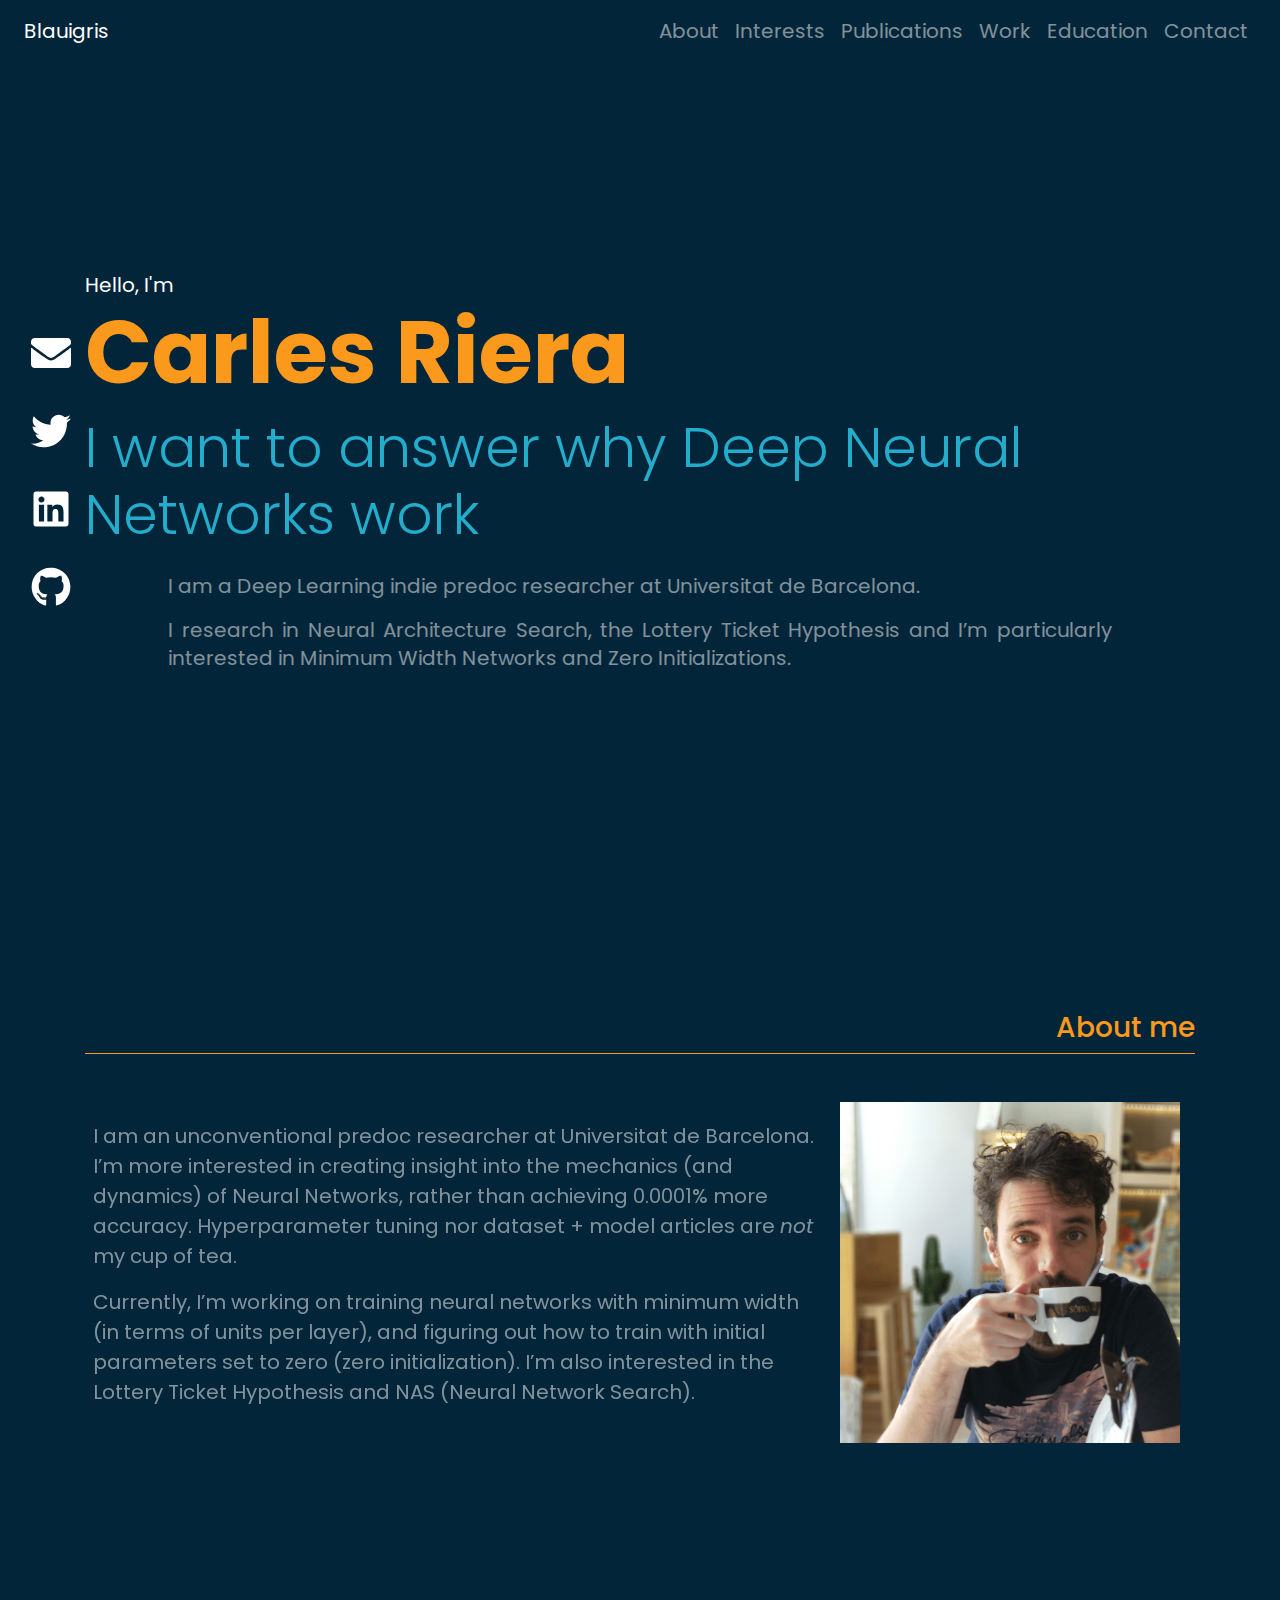
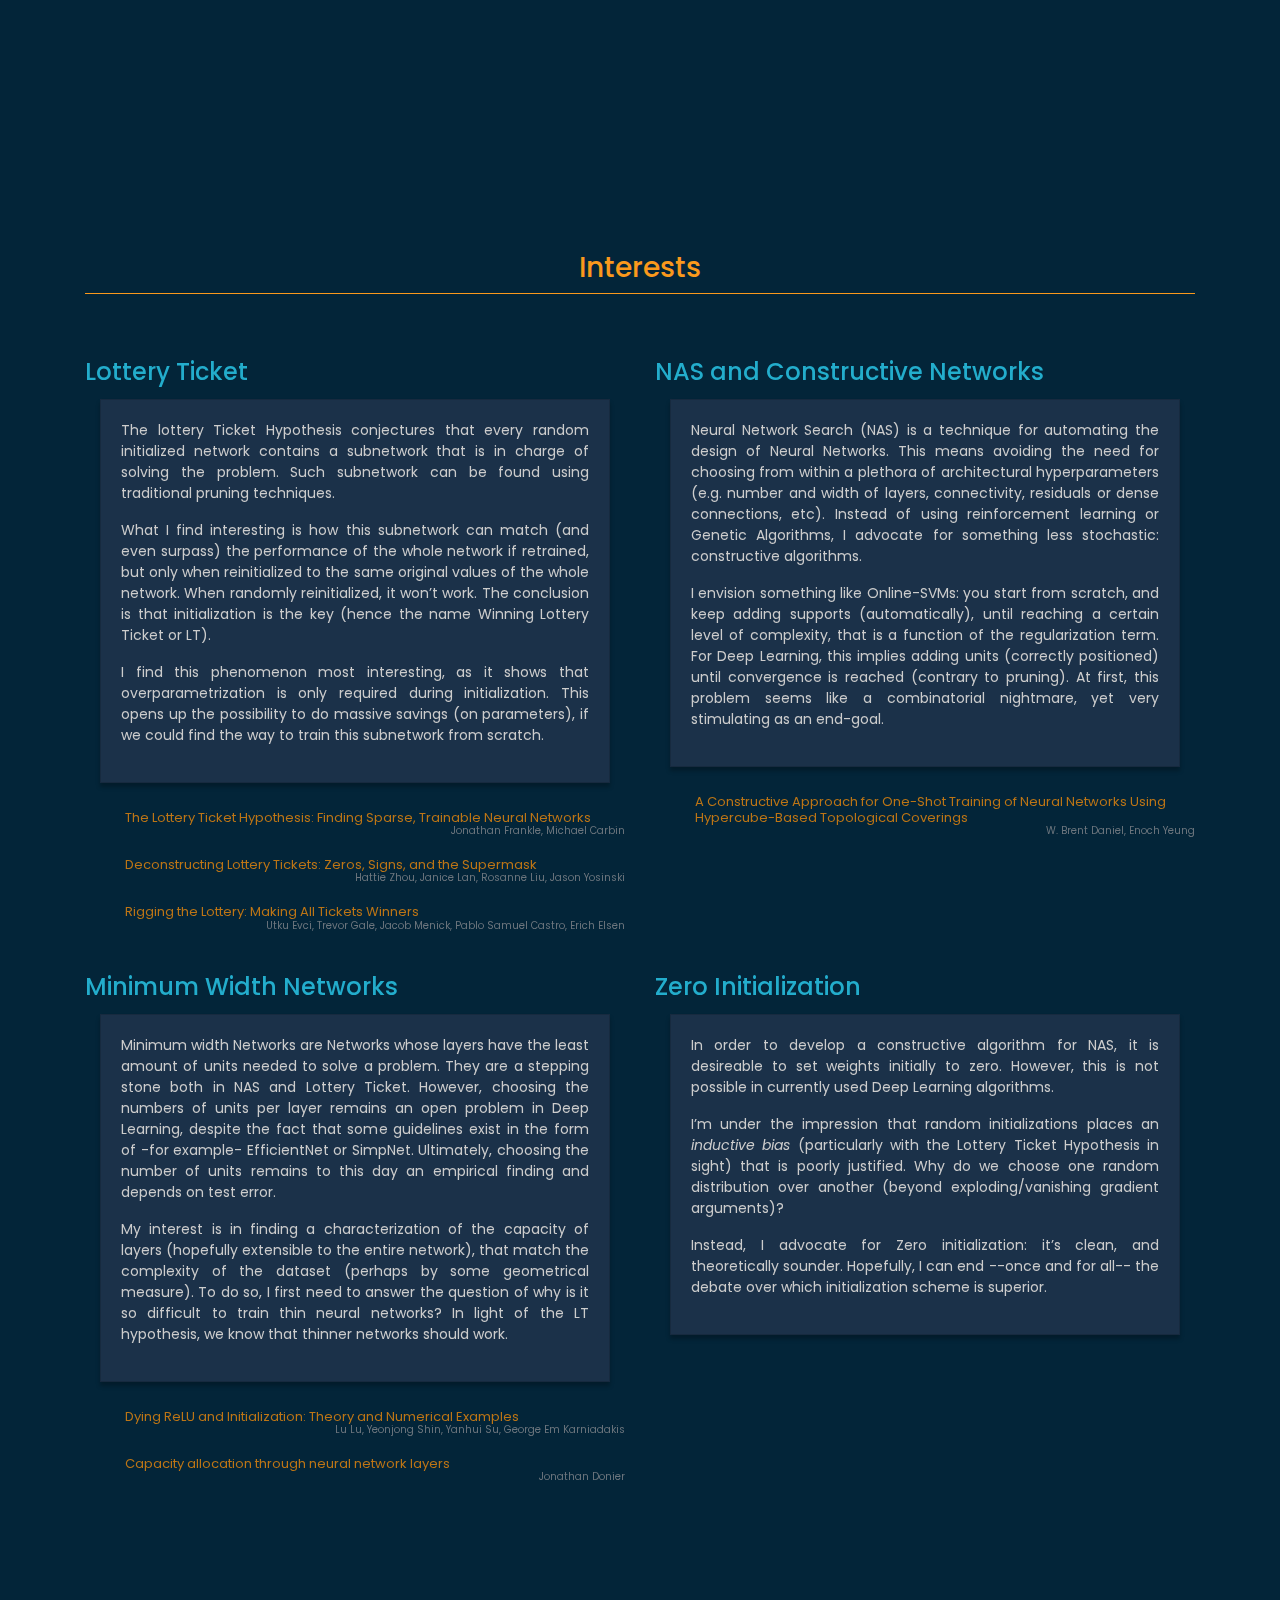
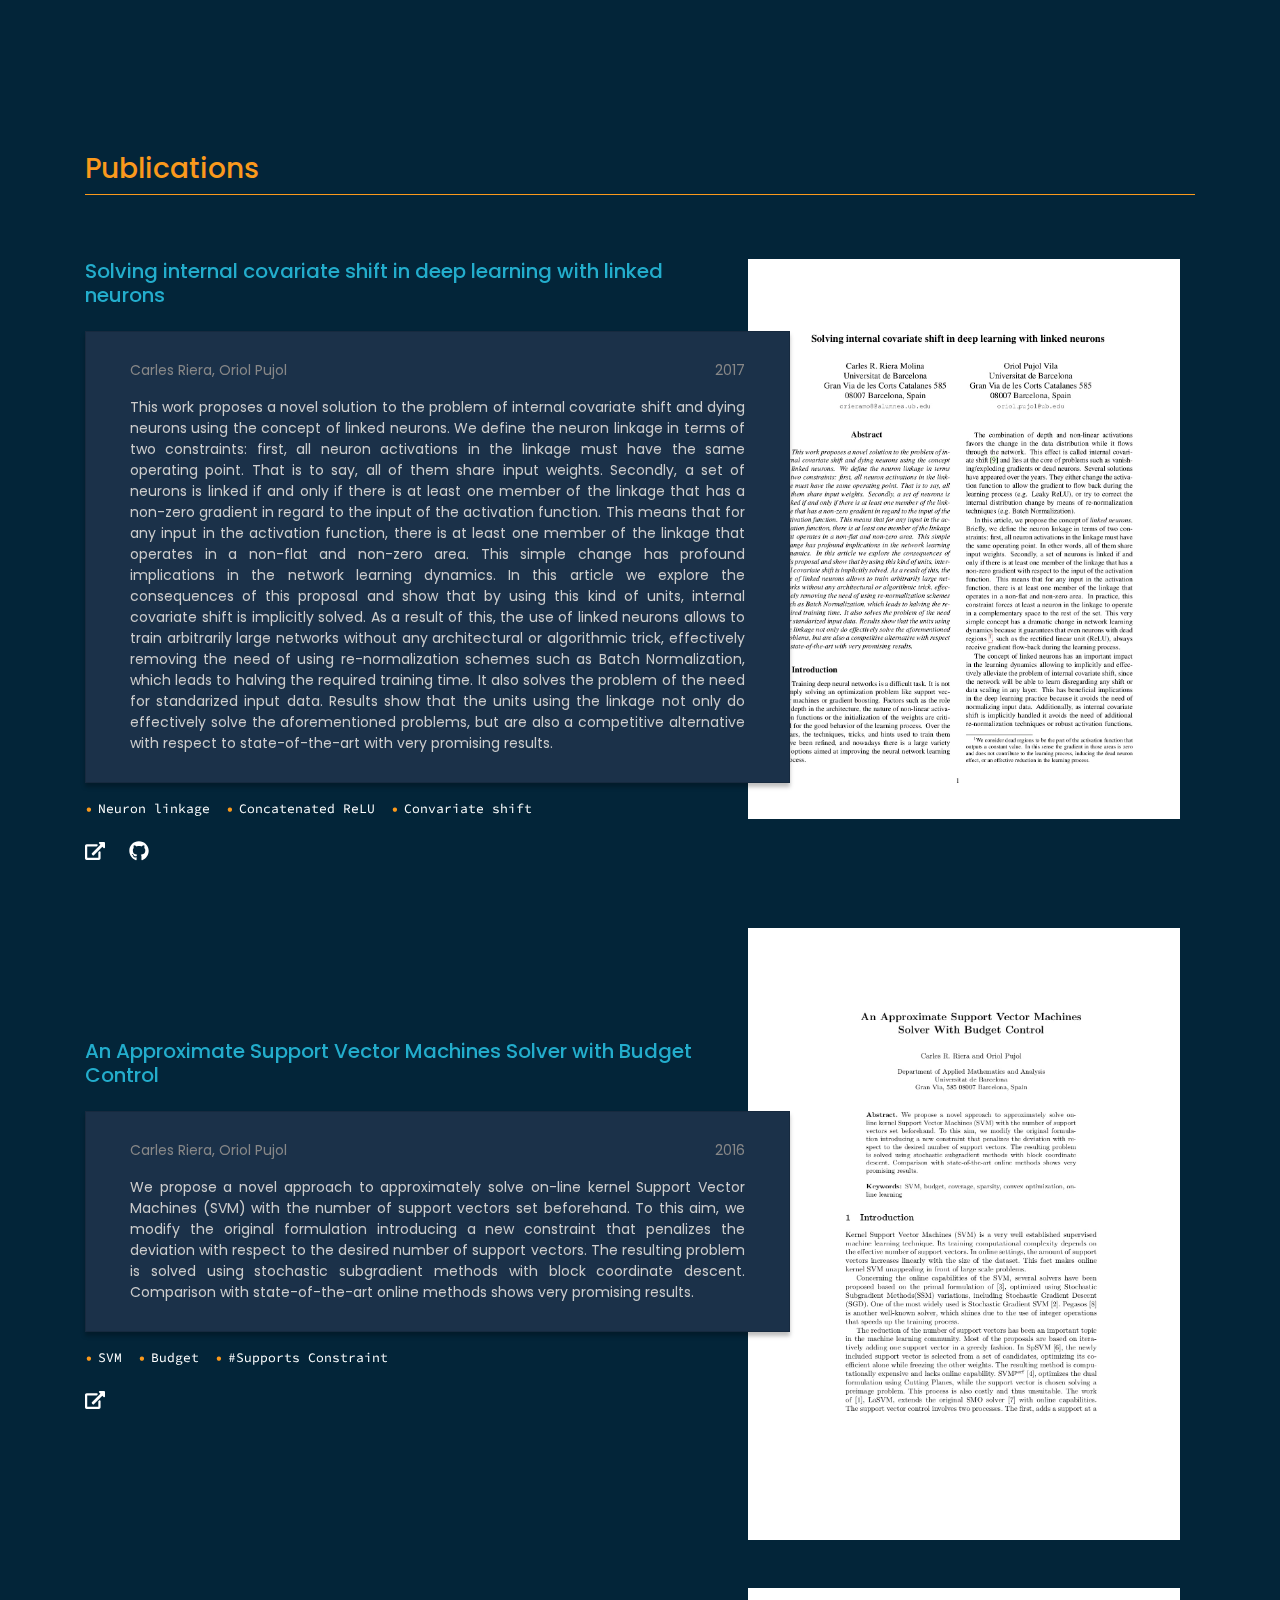
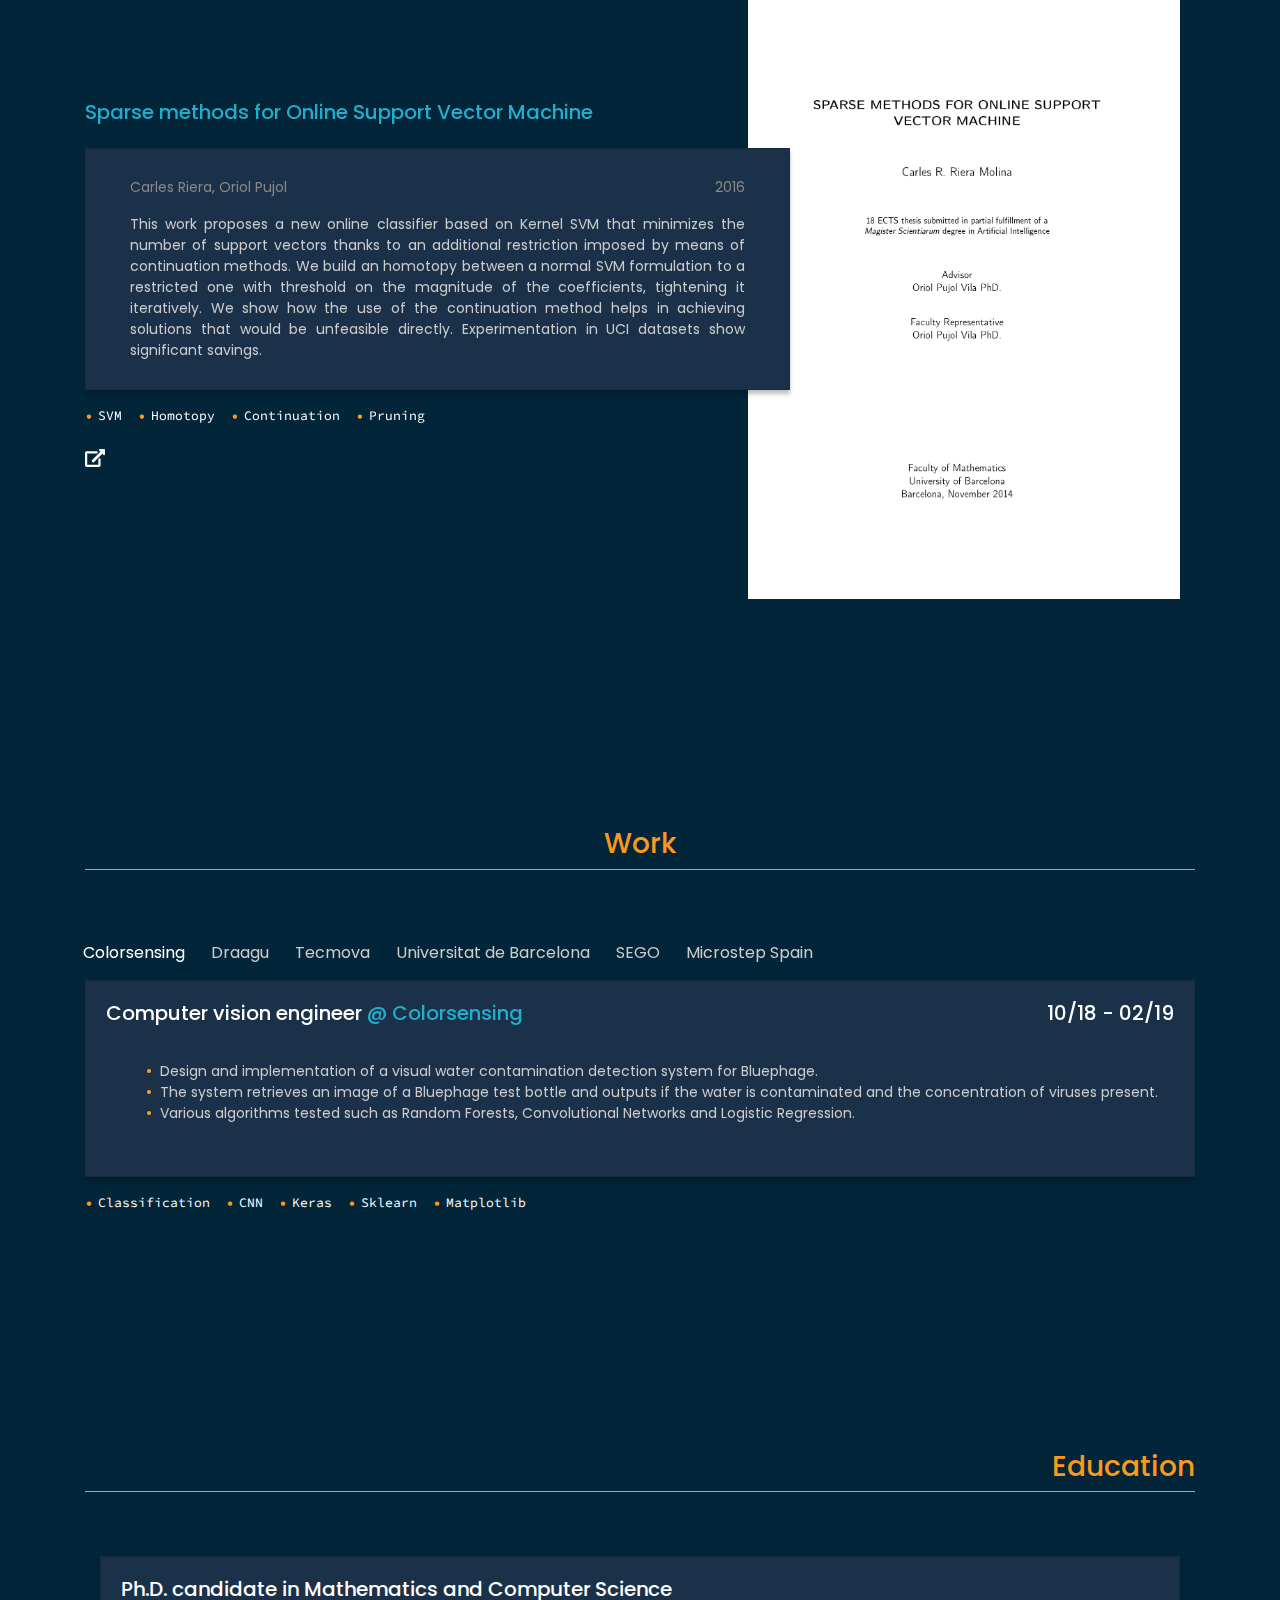
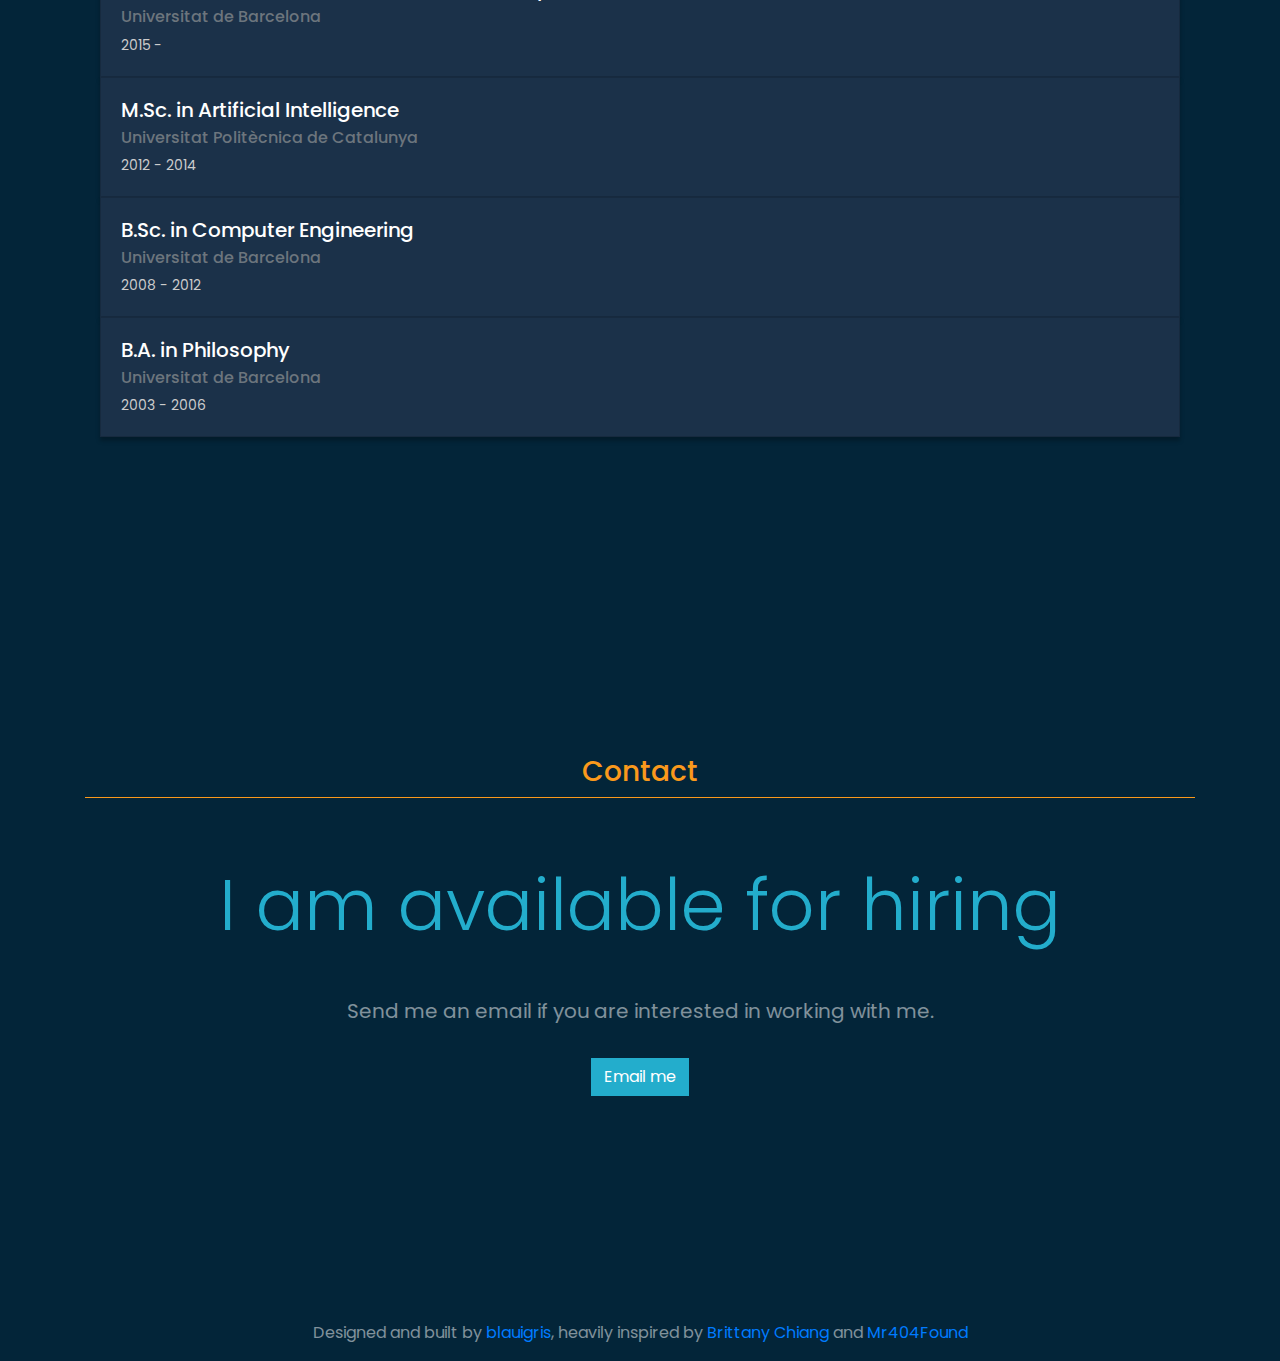
==== commit ec4ef113: "Updates" ====
--- a/index.html
+++ b/index.html
@@ -5,7 +5,7 @@
  * Copyright 2011-2019 The Bootstrap Authors
  * Copyright 2011-2019 Twitter, Inc.
  * Licensed under MIT (https://github.com/twbs/bootstrap/blob/master/LICENSE)
- */:root{--blue:#007bff;--indigo:#6610f2;--purple:#6f42c1;--pink:#e83e8c;--red:#dc3545;--orange:#fd7e14;--yellow:#ffc107;--green:#28a745;--teal:#20c997;--cyan:#17a2b8;--white:#fff;--gray:#6c757d;--gray-dark:#343a40;--primary:#007bff;--secondary:#6c757d;--success:#28a745;--info:#17a2b8;--warning:#ffc107;--danger:#dc3545;--light:#f8f9fa;--dark:#343a40;--breakpoint-xs:0;--breakpoint-sm:576px;--breakpoint-md:768px;--breakpoint-lg:992px;--breakpoint-xl:1200px;--font-family-sans-serif:-apple-system,BlinkMacSystemFont,"Segoe UI",Roboto,"Helvetica Neue",Arial,"Noto Sans",sans-serif,"Apple Color Emoji","Segoe UI Emoji","Segoe UI Symbol","Noto Color Emoji";--font-family-monospace:SFMono-Regular,Menlo,Monaco,Consolas,"Liberation Mono","Courier New",monospace}*,:after,:before{box-sizing:border-box}html{font-family:sans-serif;line-height:1.15;-webkit-text-size-adjust:100%;-webkit-tap-highlight-color:rgba(0,0,0,0)}article,aside,figcaption,figure,footer,header,hgroup,main,nav,section{display:block}body{margin:0;font-family:-apple-system,BlinkMacSystemFont,Segoe UI,Roboto,Helvetica Neue,Arial,Noto Sans,sans-serif,Apple Color Emoji,Segoe UI Emoji,Segoe UI Symbol,Noto Color Emoji;font-size:1rem;font-weight:400;line-height:1.5;color:#212529;text-align:left;background-color:#fff}[tabindex="-1"]:focus:not(:focus-visible){outline:0!important}hr{box-sizing:content-box;height:0;overflow:visible}h1,h2,h3,h4,h5,h6{margin-top:0;margin-bottom:.5rem}p{margin-top:0;margin-bottom:1rem}abbr[data-original-title],abbr[title]{text-decoration:underline;-webkit-text-decoration:underline dotted;text-decoration:underline dotted;cursor:help;border-bottom:0;-webkit-text-decoration-skip-ink:none;text-decoration-skip-ink:none}address{font-style:normal;line-height:inherit}address,dl,ol,ul{margin-bottom:1rem}dl,ol,ul{margin-top:0}ol ol,ol ul,ul ol,ul ul{margin-bottom:0}dt{font-weight:700}dd{margin-bottom:.5rem;margin-left:0}blockquote{margin:0 0 1rem}b,strong{font-weight:bolder}small{font-size:80%}sub,sup{position:relative;font-size:75%;line-height:0;vertical-align:baseline}sub{bottom:-.25em}sup{top:-.5em}a{color:#007bff;text-decoration:none;background-color:transparent}a:hover{color:#0056b3;text-decoration:underline}a:not([href]),a:not([href]):hover{color:inherit;text-decoration:none}code,kbd,pre,samp{font-family:SFMono-Regular,Menlo,Monaco,Consolas,Liberation Mono,Courier New,monospace;font-size:1em}pre{margin-top:0;margin-bottom:1rem;overflow:auto}figure{margin:0 0 1rem}img{border-style:none}img,svg{vertical-align:middle}svg{overflow:hidden}table{border-collapse:collapse}caption{padding-top:.75rem;padding-bottom:.75rem;color:#6c757d;text-align:left;caption-side:bottom}th{text-align:inherit}label{display:inline-block;margin-bottom:.5rem}button{border-radius:0}button:focus{outline:1px dotted;outline:5px auto -webkit-focus-ring-color}button,input,optgroup,select,textarea{margin:0;font-family:inherit;font-size:inherit;line-height:inherit}button,input{overflow:visible}button,select{text-transform:none}select{word-wrap:normal}[type=button],[type=reset],[type=submit],button{-webkit-appearance:button}[type=button]:not(:disabled),[type=reset]:not(:disabled),[type=submit]:not(:disabled),button:not(:disabled){cursor:pointer}[type=button]::-moz-focus-inner,[type=reset]::-moz-focus-inner,[type=submit]::-moz-focus-inner,button::-moz-focus-inner{padding:0;border-style:none}input[type=checkbox],input[type=radio]{box-sizing:border-box;padding:0}input[type=date],input[type=datetime-local],input[type=month],input[type=time]{-webkit-appearance:listbox}textarea{overflow:auto;resize:vertical}fieldset{min-width:0;padding:0;margin:0;border:0}legend{display:block;width:100%;max-width:100%;padding:0;margin-bottom:.5rem;font-size:1.5rem;line-height:inherit;color:inherit;white-space:normal}progress{vertical-align:baseline}[type=number]::-webkit-inner-spin-button,[type=number]::-webkit-outer-spin-button{height:auto}[type=search]{outline-offset:-2px;-webkit-appearance:none}[type=search]::-webkit-search-decoration{-webkit-appearance:none}::-webkit-file-upload-button{font:inherit;-webkit-appearance:button}output{display:inline-block}summary{display:list-item;cursor:pointer}template{display:none}[hidden]{display:none!important}.h1,.h2,.h3,.h4,.h5,.h6,h1,h2,h3,h4,h5,h6{margin-bottom:.5rem;font-weight:500;line-height:1.2}.h1,h1{font-size:2.5rem}.h2,h2{font-size:2rem}.h3,h3{font-size:1.75rem}.h4,h4{font-size:1.5rem}.h5,h5{font-size:1.25rem}.h6,h6{font-size:1rem}.lead{font-size:1.25rem;font-weight:300}.display-1{font-size:6rem}.display-1,.display-2{font-weight:300;line-height:1.2}.display-2{font-size:5.5rem}.display-3{font-size:4.5rem}.display-3,.display-4{font-weight:300;line-height:1.2}.display-4{font-size:3.5rem}hr{margin-top:1rem;margin-bottom:1rem;border:0;border-top:1px solid rgba(0,0,0,.1)}.small,small{font-size:80%;font-weight:400}.mark,mark{padding:.2em;background-color:#fcf8e3}.list-inline,.list-unstyled{padding-left:0;list-style:none}.list-inline-item{display:inline-block}.list-inline-item:not(:last-child){margin-right:.5rem}.initialism{font-size:90%;text-transform:uppercase}.blockquote{margin-bottom:1rem;font-size:1.25rem}.blockquote-footer{display:block;font-size:80%;color:#6c757d}.blockquote-footer:before{content:"\2014\A0"}.img-fluid,.img-thumbnail{max-width:100%;height:auto}.img-thumbnail{padding:.25rem;background-color:#fff;border:1px solid #dee2e6;border-radius:.25rem}.figure{display:inline-block}.figure-img{margin-bottom:.5rem;line-height:1}.figure-caption{font-size:90%;color:#6c757d}code{font-size:87.5%;color:#e83e8c;word-wrap:break-word}a>code{color:inherit}kbd{padding:.2rem .4rem;font-size:87.5%;color:#fff;background-color:#212529;border-radius:.2rem}kbd kbd{padding:0;font-size:100%;font-weight:700}pre{display:block;font-size:87.5%;color:#212529}pre code{font-size:inherit;color:inherit;word-break:normal}.pre-scrollable{max-height:340px;overflow-y:scroll}.container{width:100%;padding-right:15px;padding-left:15px;margin-right:auto;margin-left:auto}@media (min-width:576px){.container{max-width:540px}}@media (min-width:768px){.container{max-width:720px}}@media (min-width:992px){.container{max-width:960px}}@media (min-width:1200px){.container{max-width:1140px}}.container-fluid,.container-lg,.container-md,.container-sm,.container-xl{width:100%;padding-right:15px;padding-left:15px;margin-right:auto;margin-left:auto}@media (min-width:576px){.container,.container-sm{max-width:540px}}@media (min-width:768px){.container,.container-md,.container-sm{max-width:720px}}@media (min-width:992px){.container,.container-lg,.container-md,.container-sm{max-width:960px}}@media (min-width:1200px){.container,.container-lg,.container-md,.container-sm,.container-xl{max-width:1140px}}.row{display:flex;flex-wrap:wrap;margin-right:-15px;margin-left:-15px}.no-gutters{margin-right:0;margin-left:0}.no-gutters>.col,.no-gutters>[class*=col-]{padding-right:0;padding-left:0}.col,.col-1,.col-2,.col-3,.col-4,.col-5,.col-6,.col-7,.col-8,.col-9,.col-10,.col-11,.col-12,.col-auto,.col-lg,.col-lg-1,.col-lg-2,.col-lg-3,.col-lg-4,.col-lg-5,.col-lg-6,.col-lg-7,.col-lg-8,.col-lg-9,.col-lg-10,.col-lg-11,.col-lg-12,.col-lg-auto,.col-md,.col-md-1,.col-md-2,.col-md-3,.col-md-4,.col-md-5,.col-md-6,.col-md-7,.col-md-8,.col-md-9,.col-md-10,.col-md-11,.col-md-12,.col-md-auto,.col-sm,.col-sm-1,.col-sm-2,.col-sm-3,.col-sm-4,.col-sm-5,.col-sm-6,.col-sm-7,.col-sm-8,.col-sm-9,.col-sm-10,.col-sm-11,.col-sm-12,.col-sm-auto,.col-xl,.col-xl-1,.col-xl-2,.col-xl-3,.col-xl-4,.col-xl-5,.col-xl-6,.col-xl-7,.col-xl-8,.col-xl-9,.col-xl-10,.col-xl-11,.col-xl-12,.col-xl-auto{position:relative;width:100%;padding-right:15px;padding-left:15px}.col{flex-basis:0;flex-grow:1;max-width:100%}.row-cols-1>*{flex:0 0 100%;max-width:100%}.row-cols-2>*{flex:0 0 50%;max-width:50%}.row-cols-3>*{flex:0 0 33.333333%;max-width:33.333333%}.row-cols-4>*{flex:0 0 25%;max-width:25%}.row-cols-5>*{flex:0 0 20%;max-width:20%}.row-cols-6>*{flex:0 0 16.666667%;max-width:16.666667%}.col-auto{flex:0 0 auto;width:auto;max-width:100%}.col-1{flex:0 0 8.333333%;max-width:8.333333%}.col-2{flex:0 0 16.666667%;max-width:16.666667%}.col-3{flex:0 0 25%;max-width:25%}.col-4{flex:0 0 33.333333%;max-width:33.333333%}.col-5{flex:0 0 41.666667%;max-width:41.666667%}.col-6{flex:0 0 50%;max-width:50%}.col-7{flex:0 0 58.333333%;max-width:58.333333%}.col-8{flex:0 0 66.666667%;max-width:66.666667%}.col-9{flex:0 0 75%;max-width:75%}.col-10{flex:0 0 83.333333%;max-width:83.333333%}.col-11{flex:0 0 91.666667%;max-width:91.666667%}.col-12{flex:0 0 100%;max-width:100%}.order-first{order:-1}.order-last{order:13}.order-0{order:0}.order-1{order:1}.order-2{order:2}.order-3{order:3}.order-4{order:4}.order-5{order:5}.order-6{order:6}.order-7{order:7}.order-8{order:8}.order-9{order:9}.order-10{order:10}.order-11{order:11}.order-12{order:12}.offset-1{margin-left:8.333333%}.offset-2{margin-left:16.666667%}.offset-3{margin-left:25%}.offset-4{margin-left:33.333333%}.offset-5{margin-left:41.666667%}.offset-6{margin-left:50%}.offset-7{margin-left:58.333333%}.offset-8{margin-left:66.666667%}.offset-9{margin-left:75%}.offset-10{margin-left:83.333333%}.offset-11{margin-left:91.666667%}@media (min-width:576px){.col-sm{flex-basis:0;flex-grow:1;max-width:100%}.row-cols-sm-1>*{flex:0 0 100%;max-width:100%}.row-cols-sm-2>*{flex:0 0 50%;max-width:50%}.row-cols-sm-3>*{flex:0 0 33.333333%;max-width:33.333333%}.row-cols-sm-4>*{flex:0 0 25%;max-width:25%}.row-cols-sm-5>*{flex:0 0 20%;max-width:20%}.row-cols-sm-6>*{flex:0 0 16.666667%;max-width:16.666667%}.col-sm-auto{flex:0 0 auto;width:auto;max-width:100%}.col-sm-1{flex:0 0 8.333333%;max-width:8.333333%}.col-sm-2{flex:0 0 16.666667%;max-width:16.666667%}.col-sm-3{flex:0 0 25%;max-width:25%}.col-sm-4{flex:0 0 33.333333%;max-width:33.333333%}.col-sm-5{flex:0 0 41.666667%;max-width:41.666667%}.col-sm-6{flex:0 0 50%;max-width:50%}.col-sm-7{flex:0 0 58.333333%;max-width:58.333333%}.col-sm-8{flex:0 0 66.666667%;max-width:66.666667%}.col-sm-9{flex:0 0 75%;max-width:75%}.col-sm-10{flex:0 0 83.333333%;max-width:83.333333%}.col-sm-11{flex:0 0 91.666667%;max-width:91.666667%}.col-sm-12{flex:0 0 100%;max-width:100%}.order-sm-first{order:-1}.order-sm-last{order:13}.order-sm-0{order:0}.order-sm-1{order:1}.order-sm-2{order:2}.order-sm-3{order:3}.order-sm-4{order:4}.order-sm-5{order:5}.order-sm-6{order:6}.order-sm-7{order:7}.order-sm-8{order:8}.order-sm-9{order:9}.order-sm-10{order:10}.order-sm-11{order:11}.order-sm-12{order:12}.offset-sm-0{margin-left:0}.offset-sm-1{margin-left:8.333333%}.offset-sm-2{margin-left:16.666667%}.offset-sm-3{margin-left:25%}.offset-sm-4{margin-left:33.333333%}.offset-sm-5{margin-left:41.666667%}.offset-sm-6{margin-left:50%}.offset-sm-7{margin-left:58.333333%}.offset-sm-8{margin-left:66.666667%}.offset-sm-9{margin-left:75%}.offset-sm-10{margin-left:83.333333%}.offset-sm-11{margin-left:91.666667%}}@media (min-width:768px){.col-md{flex-basis:0;flex-grow:1;max-width:100%}.row-cols-md-1>*{flex:0 0 100%;max-width:100%}.row-cols-md-2>*{flex:0 0 50%;max-width:50%}.row-cols-md-3>*{flex:0 0 33.333333%;max-width:33.333333%}.row-cols-md-4>*{flex:0 0 25%;max-width:25%}.row-cols-md-5>*{flex:0 0 20%;max-width:20%}.row-cols-md-6>*{flex:0 0 16.666667%;max-width:16.666667%}.col-md-auto{flex:0 0 auto;width:auto;max-width:100%}.col-md-1{flex:0 0 8.333333%;max-width:8.333333%}.col-md-2{flex:0 0 16.666667%;max-width:16.666667%}.col-md-3{flex:0 0 25%;max-width:25%}.col-md-4{flex:0 0 33.333333%;max-width:33.333333%}.col-md-5{flex:0 0 41.666667%;max-width:41.666667%}.col-md-6{flex:0 0 50%;max-width:50%}.col-md-7{flex:0 0 58.333333%;max-width:58.333333%}.col-md-8{flex:0 0 66.666667%;max-width:66.666667%}.col-md-9{flex:0 0 75%;max-width:75%}.col-md-10{flex:0 0 83.333333%;max-width:83.333333%}.col-md-11{flex:0 0 91.666667%;max-width:91.666667%}.col-md-12{flex:0 0 100%;max-width:100%}.order-md-first{order:-1}.order-md-last{order:13}.order-md-0{order:0}.order-md-1{order:1}.order-md-2{order:2}.order-md-3{order:3}.order-md-4{order:4}.order-md-5{order:5}.order-md-6{order:6}.order-md-7{order:7}.order-md-8{order:8}.order-md-9{order:9}.order-md-10{order:10}.order-md-11{order:11}.order-md-12{order:12}.offset-md-0{margin-left:0}.offset-md-1{margin-left:8.333333%}.offset-md-2{margin-left:16.666667%}.offset-md-3{margin-left:25%}.offset-md-4{margin-left:33.333333%}.offset-md-5{margin-left:41.666667%}.offset-md-6{margin-left:50%}.offset-md-7{margin-left:58.333333%}.offset-md-8{margin-left:66.666667%}.offset-md-9{margin-left:75%}.offset-md-10{margin-left:83.333333%}.offset-md-11{margin-left:91.666667%}}@media (min-width:992px){.col-lg{flex-basis:0;flex-grow:1;max-width:100%}.row-cols-lg-1>*{flex:0 0 100%;max-width:100%}.row-cols-lg-2>*{flex:0 0 50%;max-width:50%}.row-cols-lg-3>*{flex:0 0 33.333333%;max-width:33.333333%}.row-cols-lg-4>*{flex:0 0 25%;max-width:25%}.row-cols-lg-5>*{flex:0 0 20%;max-width:20%}.row-cols-lg-6>*{flex:0 0 16.666667%;max-width:16.666667%}.col-lg-auto{flex:0 0 auto;width:auto;max-width:100%}.col-lg-1{flex:0 0 8.333333%;max-width:8.333333%}.col-lg-2{flex:0 0 16.666667%;max-width:16.666667%}.col-lg-3{flex:0 0 25%;max-width:25%}.col-lg-4{flex:0 0 33.333333%;max-width:33.333333%}.col-lg-5{flex:0 0 41.666667%;max-width:41.666667%}.col-lg-6{flex:0 0 50%;max-width:50%}.col-lg-7{flex:0 0 58.333333%;max-width:58.333333%}.col-lg-8{flex:0 0 66.666667%;max-width:66.666667%}.col-lg-9{flex:0 0 75%;max-width:75%}.col-lg-10{flex:0 0 83.333333%;max-width:83.333333%}.col-lg-11{flex:0 0 91.666667%;max-width:91.666667%}.col-lg-12{flex:0 0 100%;max-width:100%}.order-lg-first{order:-1}.order-lg-last{order:13}.order-lg-0{order:0}.order-lg-1{order:1}.order-lg-2{order:2}.order-lg-3{order:3}.order-lg-4{order:4}.order-lg-5{order:5}.order-lg-6{order:6}.order-lg-7{order:7}.order-lg-8{order:8}.order-lg-9{order:9}.order-lg-10{order:10}.order-lg-11{order:11}.order-lg-12{order:12}.offset-lg-0{margin-left:0}.offset-lg-1{margin-left:8.333333%}.offset-lg-2{margin-left:16.666667%}.offset-lg-3{margin-left:25%}.offset-lg-4{margin-left:33.333333%}.offset-lg-5{margin-left:41.666667%}.offset-lg-6{margin-left:50%}.offset-lg-7{margin-left:58.333333%}.offset-lg-8{margin-left:66.666667%}.offset-lg-9{margin-left:75%}.offset-lg-10{margin-left:83.333333%}.offset-lg-11{margin-left:91.666667%}}@media (min-width:1200px){.col-xl{flex-basis:0;flex-grow:1;max-width:100%}.row-cols-xl-1>*{flex:0 0 100%;max-width:100%}.row-cols-xl-2>*{flex:0 0 50%;max-width:50%}.row-cols-xl-3>*{flex:0 0 33.333333%;max-width:33.333333%}.row-cols-xl-4>*{flex:0 0 25%;max-width:25%}.row-cols-xl-5>*{flex:0 0 20%;max-width:20%}.row-cols-xl-6>*{flex:0 0 16.666667%;max-width:16.666667%}.col-xl-auto{flex:0 0 auto;width:auto;max-width:100%}.col-xl-1{flex:0 0 8.333333%;max-width:8.333333%}.col-xl-2{flex:0 0 16.666667%;max-width:16.666667%}.col-xl-3{flex:0 0 25%;max-width:25%}.col-xl-4{flex:0 0 33.333333%;max-width:33.333333%}.col-xl-5{flex:0 0 41.666667%;max-width:41.666667%}.col-xl-6{flex:0 0 50%;max-width:50%}.col-xl-7{flex:0 0 58.333333%;max-width:58.333333%}.col-xl-8{flex:0 0 66.666667%;max-width:66.666667%}.col-xl-9{flex:0 0 75%;max-width:75%}.col-xl-10{flex:0 0 83.333333%;max-width:83.333333%}.col-xl-11{flex:0 0 91.666667%;max-width:91.666667%}.col-xl-12{flex:0 0 100%;max-width:100%}.order-xl-first{order:-1}.order-xl-last{order:13}.order-xl-0{order:0}.order-xl-1{order:1}.order-xl-2{order:2}.order-xl-3{order:3}.order-xl-4{order:4}.order-xl-5{order:5}.order-xl-6{order:6}.order-xl-7{order:7}.order-xl-8{order:8}.order-xl-9{order:9}.order-xl-10{order:10}.order-xl-11{order:11}.order-xl-12{order:12}.offset-xl-0{margin-left:0}.offset-xl-1{margin-left:8.333333%}.offset-xl-2{margin-left:16.666667%}.offset-xl-3{margin-left:25%}.offset-xl-4{margin-left:33.333333%}.offset-xl-5{margin-left:41.666667%}.offset-xl-6{margin-left:50%}.offset-xl-7{margin-left:58.333333%}.offset-xl-8{margin-left:66.666667%}.offset-xl-9{margin-left:75%}.offset-xl-10{margin-left:83.333333%}.offset-xl-11{margin-left:91.666667%}}.table{width:100%;margin-bottom:1rem;color:#212529}.table td,.table th{padding:.75rem;vertical-align:top;border-top:1px solid #dee2e6}.table thead th{vertical-align:bottom;border-bottom:2px solid #dee2e6}.table tbody+tbody{border-top:2px solid #dee2e6}.table-sm td,.table-sm th{padding:.3rem}.table-bordered,.table-bordered td,.table-bordered th{border:1px solid #dee2e6}.table-bordered thead td,.table-bordered thead th{border-bottom-width:2px}.table-borderless tbody+tbody,.table-borderless td,.table-borderless th,.table-borderless thead th{border:0}.table-striped tbody tr:nth-of-type(odd){background-color:rgba(0,0,0,.05)}.table-hover tbody tr:hover{color:#212529;background-color:rgba(0,0,0,.075)}.table-primary,.table-primary>td,.table-primary>th{background-color:#b8daff}.table-primary tbody+tbody,.table-primary td,.table-primary th,.table-primary thead th{border-color:#7abaff}.table-hover .table-primary:hover,.table-hover .table-primary:hover>td,.table-hover .table-primary:hover>th{background-color:#9fcdff}.table-secondary,.table-secondary>td,.table-secondary>th{background-color:#d6d8db}.table-secondary tbody+tbody,.table-secondary td,.table-secondary th,.table-secondary thead th{border-color:#b3b7bb}.table-hover .table-secondary:hover,.table-hover .table-secondary:hover>td,.table-hover .table-secondary:hover>th{background-color:#c8cbcf}.table-success,.table-success>td,.table-success>th{background-color:#c3e6cb}.table-success tbody+tbody,.table-success td,.table-success th,.table-success thead th{border-color:#8fd19e}.table-hover .table-success:hover,.table-hover .table-success:hover>td,.table-hover .table-success:hover>th{background-color:#b1dfbb}.table-info,.table-info>td,.table-info>th{background-color:#bee5eb}.table-info tbody+tbody,.table-info td,.table-info th,.table-info thead th{border-color:#86cfda}.table-hover .table-info:hover,.table-hover .table-info:hover>td,.table-hover .table-info:hover>th{background-color:#abdde5}.table-warning,.table-warning>td,.table-warning>th{background-color:#ffeeba}.table-warning tbody+tbody,.table-warning td,.table-warning th,.table-warning thead th{border-color:#ffdf7e}.table-hover .table-warning:hover,.table-hover .table-warning:hover>td,.table-hover .table-warning:hover>th{background-color:#ffe8a1}.table-danger,.table-danger>td,.table-danger>th{background-color:#f5c6cb}.table-danger tbody+tbody,.table-danger td,.table-danger th,.table-danger thead th{border-color:#ed969e}.table-hover .table-danger:hover,.table-hover .table-danger:hover>td,.table-hover .table-danger:hover>th{background-color:#f1b0b7}.table-light,.table-light>td,.table-light>th{background-color:#fdfdfe}.table-light tbody+tbody,.table-light td,.table-light th,.table-light thead th{border-color:#fbfcfc}.table-hover .table-light:hover,.table-hover .table-light:hover>td,.table-hover .table-light:hover>th{background-color:#ececf6}.table-dark,.table-dark>td,.table-dark>th{background-color:#c6c8ca}.table-dark tbody+tbody,.table-dark td,.table-dark th,.table-dark thead th{border-color:#95999c}.table-hover .table-dark:hover,.table-hover .table-dark:hover>td,.table-hover .table-dark:hover>th{background-color:#b9bbbe}.table-active,.table-active>td,.table-active>th,.table-hover .table-active:hover,.table-hover .table-active:hover>td,.table-hover .table-active:hover>th{background-color:rgba(0,0,0,.075)}.table .thead-dark th{color:#fff;background-color:#343a40;border-color:#454d55}.table .thead-light th{color:#495057;background-color:#e9ecef;border-color:#dee2e6}.table-dark{color:#fff;background-color:#343a40}.table-dark td,.table-dark th,.table-dark thead th{border-color:#454d55}.table-dark.table-bordered{border:0}.table-dark.table-striped tbody tr:nth-of-type(odd){background-color:hsla(0,0%,100%,.05)}.table-dark.table-hover tbody tr:hover{color:#fff;background-color:hsla(0,0%,100%,.075)}@media (max-width:575.98px){.table-responsive-sm{display:block;width:100%;overflow-x:auto;-webkit-overflow-scrolling:touch}.table-responsive-sm>.table-bordered{border:0}}@media (max-width:767.98px){.table-responsive-md{display:block;width:100%;overflow-x:auto;-webkit-overflow-scrolling:touch}.table-responsive-md>.table-bordered{border:0}}@media (max-width:991.98px){.table-responsive-lg{display:block;width:100%;overflow-x:auto;-webkit-overflow-scrolling:touch}.table-responsive-lg>.table-bordered{border:0}}@media (max-width:1199.98px){.table-responsive-xl{display:block;width:100%;overflow-x:auto;-webkit-overflow-scrolling:touch}.table-responsive-xl>.table-bordered{border:0}}.table-responsive{display:block;width:100%;overflow-x:auto;-webkit-overflow-scrolling:touch}.table-responsive>.table-bordered{border:0}.form-control{display:block;width:100%;height:calc(1.5em + .75rem + 2px);padding:.375rem .75rem;font-size:1rem;font-weight:400;line-height:1.5;color:#495057;background-color:#fff;background-clip:padding-box;border:1px solid #ced4da;border-radius:.25rem;-webkit-transition:border-color .15s ease-in-out,box-shadow .15s ease-in-out;transition:border-color .15s ease-in-out,box-shadow .15s ease-in-out}@media (prefers-reduced-motion:reduce){.form-control{-webkit-transition:none;transition:none}}.form-control::-ms-expand{background-color:transparent;border:0}.form-control:-moz-focusring{color:transparent;text-shadow:0 0 0 #495057}.form-control:focus{color:#495057;background-color:#fff;border-color:#80bdff;outline:0;box-shadow:0 0 0 .2rem rgba(0,123,255,.25)}.form-control::-webkit-input-placeholder{color:#6c757d;opacity:1}.form-control:-ms-input-placeholder{color:#6c757d;opacity:1}.form-control::-ms-input-placeholder{color:#6c757d;opacity:1}.form-control::placeholder{color:#6c757d;opacity:1}.form-control:disabled,.form-control[readonly]{background-color:#e9ecef;opacity:1}select.form-control:focus::-ms-value{color:#495057;background-color:#fff}.form-control-file,.form-control-range{display:block;width:100%}.col-form-label{padding-top:calc(.375rem + 1px);padding-bottom:calc(.375rem + 1px);margin-bottom:0;font-size:inherit;line-height:1.5}.col-form-label-lg{padding-top:calc(.5rem + 1px);padding-bottom:calc(.5rem + 1px);font-size:1.25rem;line-height:1.5}.col-form-label-sm{padding-top:calc(.25rem + 1px);padding-bottom:calc(.25rem + 1px);font-size:.875rem;line-height:1.5}.form-control-plaintext{display:block;width:100%;padding:.375rem 0;margin-bottom:0;font-size:1rem;line-height:1.5;color:#212529;background-color:transparent;border:solid transparent;border-width:1px 0}.form-control-plaintext.form-control-lg,.form-control-plaintext.form-control-sm{padding-right:0;padding-left:0}.form-control-sm{height:calc(1.5em + .5rem + 2px);padding:.25rem .5rem;font-size:.875rem;line-height:1.5;border-radius:.2rem}.form-control-lg{height:calc(1.5em + 1rem + 2px);padding:.5rem 1rem;font-size:1.25rem;line-height:1.5;border-radius:.3rem}select.form-control[multiple],select.form-control[size],textarea.form-control{height:auto}.form-group{margin-bottom:1rem}.form-text{display:block;margin-top:.25rem}.form-row{display:flex;flex-wrap:wrap;margin-right:-5px;margin-left:-5px}.form-row>.col,.form-row>[class*=col-]{padding-right:5px;padding-left:5px}.form-check{position:relative;display:block;padding-left:1.25rem}.form-check-input{position:absolute;margin-top:.3rem;margin-left:-1.25rem}.form-check-input:disabled~.form-check-label,.form-check-input[disabled]~.form-check-label{color:#6c757d}.form-check-label{margin-bottom:0}.form-check-inline{display:inline-flex;align-items:center;padding-left:0;margin-right:.75rem}.form-check-inline .form-check-input{position:static;margin-top:0;margin-right:.3125rem;margin-left:0}.valid-feedback{display:none;width:100%;margin-top:.25rem;font-size:80%;color:#28a745}.valid-tooltip{position:absolute;top:100%;z-index:5;display:none;max-width:100%;padding:.25rem .5rem;margin-top:.1rem;font-size:.875rem;line-height:1.5;color:#fff;background-color:rgba(40,167,69,.9);border-radius:.25rem}.is-valid~.valid-feedback,.is-valid~.valid-tooltip,.was-validated :valid~.valid-feedback,.was-validated :valid~.valid-tooltip{display:block}.form-control.is-valid,.was-validated .form-control:valid{border-color:#28a745;padding-right:calc(1.5em + .75rem);background-image:url("data:image/svg+xml;charset=utf-8,%3Csvg xmlns='http://www.w3.org/2000/svg' width='8' height='8' viewBox='0 0 8 8'%3E%3Cpath fill='%2328a745' d='M2.3 6.73L.6 4.53c-.4-1.04.46-1.4 1.1-.8l1.1 1.4 3.4-3.8c.6-.63 1.6-.27 1.2.7l-4 4.6c-.43.5-.8.4-1.1.1z'/%3E%3C/svg%3E");background-repeat:no-repeat;background-position:right calc(.375em + .1875rem) center;background-size:calc(.75em + .375rem) calc(.75em + .375rem)}.form-control.is-valid:focus,.was-validated .form-control:valid:focus{border-color:#28a745;box-shadow:0 0 0 .2rem rgba(40,167,69,.25)}.was-validated textarea.form-control:valid,textarea.form-control.is-valid{padding-right:calc(1.5em + .75rem);background-position:top calc(.375em + .1875rem) right calc(.375em + .1875rem)}.custom-select.is-valid,.was-validated .custom-select:valid{border-color:#28a745;padding-right:calc(.75em + 2.3125rem);background:url("data:image/svg+xml;charset=utf-8,%3Csvg xmlns='http://www.w3.org/2000/svg' width='4' height='5' viewBox='0 0 4 5'%3E%3Cpath fill='%23343a40' d='M2 0L0 2h4zm0 5L0 3h4z'/%3E%3C/svg%3E") no-repeat right .75rem center/8px 10px,url("data:image/svg+xml;charset=utf-8,%3Csvg xmlns='http://www.w3.org/2000/svg' width='8' height='8' viewBox='0 0 8 8'%3E%3Cpath fill='%2328a745' d='M2.3 6.73L.6 4.53c-.4-1.04.46-1.4 1.1-.8l1.1 1.4 3.4-3.8c.6-.63 1.6-.27 1.2.7l-4 4.6c-.43.5-.8.4-1.1.1z'/%3E%3C/svg%3E") #fff no-repeat center right 1.75rem/calc(.75em + .375rem) calc(.75em + .375rem)}.custom-select.is-valid:focus,.was-validated .custom-select:valid:focus{border-color:#28a745;box-shadow:0 0 0 .2rem rgba(40,167,69,.25)}.form-check-input.is-valid~.form-check-label,.was-validated .form-check-input:valid~.form-check-label{color:#28a745}.form-check-input.is-valid~.valid-feedback,.form-check-input.is-valid~.valid-tooltip,.was-validated .form-check-input:valid~.valid-feedback,.was-validated .form-check-input:valid~.valid-tooltip{display:block}.custom-control-input.is-valid~.custom-control-label,.was-validated .custom-control-input:valid~.custom-control-label{color:#28a745}.custom-control-input.is-valid~.custom-control-label:before,.was-validated .custom-control-input:valid~.custom-control-label:before{border-color:#28a745}.custom-control-input.is-valid:checked~.custom-control-label:before,.was-validated .custom-control-input:valid:checked~.custom-control-label:before{border-color:#34ce57;background-color:#34ce57}.custom-control-input.is-valid:focus~.custom-control-label:before,.was-validated .custom-control-input:valid:focus~.custom-control-label:before{box-shadow:0 0 0 .2rem rgba(40,167,69,.25)}.custom-control-input.is-valid:focus:not(:checked)~.custom-control-label:before,.custom-file-input.is-valid~.custom-file-label,.was-validated .custom-control-input:valid:focus:not(:checked)~.custom-control-label:before,.was-validated .custom-file-input:valid~.custom-file-label{border-color:#28a745}.custom-file-input.is-valid:focus~.custom-file-label,.was-validated .custom-file-input:valid:focus~.custom-file-label{border-color:#28a745;box-shadow:0 0 0 .2rem rgba(40,167,69,.25)}.invalid-feedback{display:none;width:100%;margin-top:.25rem;font-size:80%;color:#dc3545}.invalid-tooltip{position:absolute;top:100%;z-index:5;display:none;max-width:100%;padding:.25rem .5rem;margin-top:.1rem;font-size:.875rem;line-height:1.5;color:#fff;background-color:rgba(220,53,69,.9);border-radius:.25rem}.is-invalid~.invalid-feedback,.is-invalid~.invalid-tooltip,.was-validated :invalid~.invalid-feedback,.was-validated :invalid~.invalid-tooltip{display:block}.form-control.is-invalid,.was-validated .form-control:invalid{border-color:#dc3545;padding-right:calc(1.5em + .75rem);background-image:url("data:image/svg+xml;charset=utf-8,%3Csvg xmlns='http://www.w3.org/2000/svg' width='12' height='12' fill='none' stroke='%23dc3545' viewBox='0 0 12 12'%3E%3Ccircle cx='6' cy='6' r='4.5'/%3E%3Cpath stroke-linejoin='round' d='M5.8 3.6h.4L6 6.5z'/%3E%3Ccircle cx='6' cy='8.2' r='.6' fill='%23dc3545' stroke='none'/%3E%3C/svg%3E");background-repeat:no-repeat;background-position:right calc(.375em + .1875rem) center;background-size:calc(.75em + .375rem) calc(.75em + .375rem)}.form-control.is-invalid:focus,.was-validated .form-control:invalid:focus{border-color:#dc3545;box-shadow:0 0 0 .2rem rgba(220,53,69,.25)}.was-validated textarea.form-control:invalid,textarea.form-control.is-invalid{padding-right:calc(1.5em + .75rem);background-position:top calc(.375em + .1875rem) right calc(.375em + .1875rem)}.custom-select.is-invalid,.was-validated .custom-select:invalid{border-color:#dc3545;padding-right:calc(.75em + 2.3125rem);background:url("data:image/svg+xml;charset=utf-8,%3Csvg xmlns='http://www.w3.org/2000/svg' width='4' height='5' viewBox='0 0 4 5'%3E%3Cpath fill='%23343a40' d='M2 0L0 2h4zm0 5L0 3h4z'/%3E%3C/svg%3E") no-repeat right .75rem center/8px 10px,url("data:image/svg+xml;charset=utf-8,%3Csvg xmlns='http://www.w3.org/2000/svg' width='12' height='12' fill='none' stroke='%23dc3545' viewBox='0 0 12 12'%3E%3Ccircle cx='6' cy='6' r='4.5'/%3E%3Cpath stroke-linejoin='round' d='M5.8 3.6h.4L6 6.5z'/%3E%3Ccircle cx='6' cy='8.2' r='.6' fill='%23dc3545' stroke='none'/%3E%3C/svg%3E") #fff no-repeat center right 1.75rem/calc(.75em + .375rem) calc(.75em + .375rem)}.custom-select.is-invalid:focus,.was-validated .custom-select:invalid:focus{border-color:#dc3545;box-shadow:0 0 0 .2rem rgba(220,53,69,.25)}.form-check-input.is-invalid~.form-check-label,.was-validated .form-check-input:invalid~.form-check-label{color:#dc3545}.form-check-input.is-invalid~.invalid-feedback,.form-check-input.is-invalid~.invalid-tooltip,.was-validated .form-check-input:invalid~.invalid-feedback,.was-validated .form-check-input:invalid~.invalid-tooltip{display:block}.custom-control-input.is-invalid~.custom-control-label,.was-validated .custom-control-input:invalid~.custom-control-label{color:#dc3545}.custom-control-input.is-invalid~.custom-control-label:before,.was-validated .custom-control-input:invalid~.custom-control-label:before{border-color:#dc3545}.custom-control-input.is-invalid:checked~.custom-control-label:before,.was-validated .custom-control-input:invalid:checked~.custom-control-label:before{border-color:#e4606d;background-color:#e4606d}.custom-control-input.is-invalid:focus~.custom-control-label:before,.was-validated .custom-control-input:invalid:focus~.custom-control-label:before{box-shadow:0 0 0 .2rem rgba(220,53,69,.25)}.custom-control-input.is-invalid:focus:not(:checked)~.custom-control-label:before,.custom-file-input.is-invalid~.custom-file-label,.was-validated .custom-control-input:invalid:focus:not(:checked)~.custom-control-label:before,.was-validated .custom-file-input:invalid~.custom-file-label{border-color:#dc3545}.custom-file-input.is-invalid:focus~.custom-file-label,.was-validated .custom-file-input:invalid:focus~.custom-file-label{border-color:#dc3545;box-shadow:0 0 0 .2rem rgba(220,53,69,.25)}.form-inline{display:flex;flex-flow:row wrap;align-items:center}.form-inline .form-check{width:100%}@media (min-width:576px){.form-inline label{justify-content:center}.form-inline .form-group,.form-inline label{display:flex;align-items:center;margin-bottom:0}.form-inline .form-group{flex:0 0 auto;flex-flow:row wrap}.form-inline .form-control{display:inline-block;width:auto;vertical-align:middle}.form-inline .form-control-plaintext{display:inline-block}.form-inline .custom-select,.form-inline .input-group{width:auto}.form-inline .form-check{display:flex;align-items:center;justify-content:center;width:auto;padding-left:0}.form-inline .form-check-input{position:relative;flex-shrink:0;margin-top:0;margin-right:.25rem;margin-left:0}.form-inline .custom-control{align-items:center;justify-content:center}.form-inline .custom-control-label{margin-bottom:0}}.btn{display:inline-block;font-weight:400;color:#212529;text-align:center;vertical-align:middle;cursor:pointer;-webkit-user-select:none;-ms-user-select:none;user-select:none;background-color:transparent;border:1px solid transparent;padding:.375rem .75rem;font-size:1rem;line-height:1.5;border-radius:.25rem;-webkit-transition:color .15s ease-in-out,background-color .15s ease-in-out,border-color .15s ease-in-out,box-shadow .15s ease-in-out;transition:color .15s ease-in-out,background-color .15s ease-in-out,border-color .15s ease-in-out,box-shadow .15s ease-in-out}@media (prefers-reduced-motion:reduce){.btn{-webkit-transition:none;transition:none}}.btn:hover{color:#212529;text-decoration:none}.btn.focus,.btn:focus{outline:0;box-shadow:0 0 0 .2rem rgba(0,123,255,.25)}.btn.disabled,.btn:disabled{opacity:.65}a.btn.disabled,fieldset:disabled a.btn{pointer-events:none}.btn-primary{color:#fff;background-color:#007bff;border-color:#007bff}.btn-primary.focus,.btn-primary:focus,.btn-primary:hover{color:#fff;background-color:#0069d9;border-color:#0062cc}.btn-primary.focus,.btn-primary:focus{box-shadow:0 0 0 .2rem rgba(38,143,255,.5)}.btn-primary.disabled,.btn-primary:disabled{color:#fff;background-color:#007bff;border-color:#007bff}.btn-primary:not(:disabled):not(.disabled).active,.btn-primary:not(:disabled):not(.disabled):active,.show>.btn-primary.dropdown-toggle{color:#fff;background-color:#0062cc;border-color:#005cbf}.btn-primary:not(:disabled):not(.disabled).active:focus,.btn-primary:not(:disabled):not(.disabled):active:focus,.show>.btn-primary.dropdown-toggle:focus{box-shadow:0 0 0 .2rem rgba(38,143,255,.5)}.btn-secondary{color:#fff;background-color:#6c757d;border-color:#6c757d}.btn-secondary.focus,.btn-secondary:focus,.btn-secondary:hover{color:#fff;background-color:#5a6268;border-color:#545b62}.btn-secondary.focus,.btn-secondary:focus{box-shadow:0 0 0 .2rem rgba(130,138,145,.5)}.btn-secondary.disabled,.btn-secondary:disabled{color:#fff;background-color:#6c757d;border-color:#6c757d}.btn-secondary:not(:disabled):not(.disabled).active,.btn-secondary:not(:disabled):not(.disabled):active,.show>.btn-secondary.dropdown-toggle{color:#fff;background-color:#545b62;border-color:#4e555b}.btn-secondary:not(:disabled):not(.disabled).active:focus,.btn-secondary:not(:disabled):not(.disabled):active:focus,.show>.btn-secondary.dropdown-toggle:focus{box-shadow:0 0 0 .2rem rgba(130,138,145,.5)}.btn-success{color:#fff;background-color:#28a745;border-color:#28a745}.btn-success.focus,.btn-success:focus,.btn-success:hover{color:#fff;background-color:#218838;border-color:#1e7e34}.btn-success.focus,.btn-success:focus{box-shadow:0 0 0 .2rem rgba(72,180,97,.5)}.btn-success.disabled,.btn-success:disabled{color:#fff;background-color:#28a745;border-color:#28a745}.btn-success:not(:disabled):not(.disabled).active,.btn-success:not(:disabled):not(.disabled):active,.show>.btn-success.dropdown-toggle{color:#fff;background-color:#1e7e34;border-color:#1c7430}.btn-success:not(:disabled):not(.disabled).active:focus,.btn-success:not(:disabled):not(.disabled):active:focus,.show>.btn-success.dropdown-toggle:focus{box-shadow:0 0 0 .2rem rgba(72,180,97,.5)}.btn-info{color:#fff;background-color:#17a2b8;border-color:#17a2b8}.btn-info.focus,.btn-info:focus,.btn-info:hover{color:#fff;background-color:#138496;border-color:#117a8b}.btn-info.focus,.btn-info:focus{box-shadow:0 0 0 .2rem rgba(58,176,195,.5)}.btn-info.disabled,.btn-info:disabled{color:#fff;background-color:#17a2b8;border-color:#17a2b8}.btn-info:not(:disabled):not(.disabled).active,.btn-info:not(:disabled):not(.disabled):active,.show>.btn-info.dropdown-toggle{color:#fff;background-color:#117a8b;border-color:#10707f}.btn-info:not(:disabled):not(.disabled).active:focus,.btn-info:not(:disabled):not(.disabled):active:focus,.show>.btn-info.dropdown-toggle:focus{box-shadow:0 0 0 .2rem rgba(58,176,195,.5)}.btn-warning{color:#212529;background-color:#ffc107;border-color:#ffc107}.btn-warning.focus,.btn-warning:focus,.btn-warning:hover{color:#212529;background-color:#e0a800;border-color:#d39e00}.btn-warning.focus,.btn-warning:focus{box-shadow:0 0 0 .2rem rgba(222,170,12,.5)}.btn-warning.disabled,.btn-warning:disabled{color:#212529;background-color:#ffc107;border-color:#ffc107}.btn-warning:not(:disabled):not(.disabled).active,.btn-warning:not(:disabled):not(.disabled):active,.show>.btn-warning.dropdown-toggle{color:#212529;background-color:#d39e00;border-color:#c69500}.btn-warning:not(:disabled):not(.disabled).active:focus,.btn-warning:not(:disabled):not(.disabled):active:focus,.show>.btn-warning.dropdown-toggle:focus{box-shadow:0 0 0 .2rem rgba(222,170,12,.5)}.btn-danger{color:#fff;background-color:#dc3545;border-color:#dc3545}.btn-danger.focus,.btn-danger:focus,.btn-danger:hover{color:#fff;background-color:#c82333;border-color:#bd2130}.btn-danger.focus,.btn-danger:focus{box-shadow:0 0 0 .2rem rgba(225,83,97,.5)}.btn-danger.disabled,.btn-danger:disabled{color:#fff;background-color:#dc3545;border-color:#dc3545}.btn-danger:not(:disabled):not(.disabled).active,.btn-danger:not(:disabled):not(.disabled):active,.show>.btn-danger.dropdown-toggle{color:#fff;background-color:#bd2130;border-color:#b21f2d}.btn-danger:not(:disabled):not(.disabled).active:focus,.btn-danger:not(:disabled):not(.disabled):active:focus,.show>.btn-danger.dropdown-toggle:focus{box-shadow:0 0 0 .2rem rgba(225,83,97,.5)}.btn-light{color:#212529;background-color:#f8f9fa;border-color:#f8f9fa}.btn-light.focus,.btn-light:focus,.btn-light:hover{color:#212529;background-color:#e2e6ea;border-color:#dae0e5}.btn-light.focus,.btn-light:focus{box-shadow:0 0 0 .2rem rgba(216,217,219,.5)}.btn-light.disabled,.btn-light:disabled{color:#212529;background-color:#f8f9fa;border-color:#f8f9fa}.btn-light:not(:disabled):not(.disabled).active,.btn-light:not(:disabled):not(.disabled):active,.show>.btn-light.dropdown-toggle{color:#212529;background-color:#dae0e5;border-color:#d3d9df}.btn-light:not(:disabled):not(.disabled).active:focus,.btn-light:not(:disabled):not(.disabled):active:focus,.show>.btn-light.dropdown-toggle:focus{box-shadow:0 0 0 .2rem rgba(216,217,219,.5)}.btn-dark{color:#fff;background-color:#343a40;border-color:#343a40}.btn-dark.focus,.btn-dark:focus,.btn-dark:hover{color:#fff;background-color:#23272b;border-color:#1d2124}.btn-dark.focus,.btn-dark:focus{box-shadow:0 0 0 .2rem rgba(82,88,93,.5)}.btn-dark.disabled,.btn-dark:disabled{color:#fff;background-color:#343a40;border-color:#343a40}.btn-dark:not(:disabled):not(.disabled).active,.btn-dark:not(:disabled):not(.disabled):active,.show>.btn-dark.dropdown-toggle{color:#fff;background-color:#1d2124;border-color:#171a1d}.btn-dark:not(:disabled):not(.disabled).active:focus,.btn-dark:not(:disabled):not(.disabled):active:focus,.show>.btn-dark.dropdown-toggle:focus{box-shadow:0 0 0 .2rem rgba(82,88,93,.5)}.btn-outline-primary{color:#007bff;border-color:#007bff}.btn-outline-primary:hover{color:#fff;background-color:#007bff;border-color:#007bff}.btn-outline-primary.focus,.btn-outline-primary:focus{box-shadow:0 0 0 .2rem rgba(0,123,255,.5)}.btn-outline-primary.disabled,.btn-outline-primary:disabled{color:#007bff;background-color:transparent}.btn-outline-primary:not(:disabled):not(.disabled).active,.btn-outline-primary:not(:disabled):not(.disabled):active,.show>.btn-outline-primary.dropdown-toggle{color:#fff;background-color:#007bff;border-color:#007bff}.btn-outline-primary:not(:disabled):not(.disabled).active:focus,.btn-outline-primary:not(:disabled):not(.disabled):active:focus,.show>.btn-outline-primary.dropdown-toggle:focus{box-shadow:0 0 0 .2rem rgba(0,123,255,.5)}.btn-outline-secondary{color:#6c757d;border-color:#6c757d}.btn-outline-secondary:hover{color:#fff;background-color:#6c757d;border-color:#6c757d}.btn-outline-secondary.focus,.btn-outline-secondary:focus{box-shadow:0 0 0 .2rem rgba(108,117,125,.5)}.btn-outline-secondary.disabled,.btn-outline-secondary:disabled{color:#6c757d;background-color:transparent}.btn-outline-secondary:not(:disabled):not(.disabled).active,.btn-outline-secondary:not(:disabled):not(.disabled):active,.show>.btn-outline-secondary.dropdown-toggle{color:#fff;background-color:#6c757d;border-color:#6c757d}.btn-outline-secondary:not(:disabled):not(.disabled).active:focus,.btn-outline-secondary:not(:disabled):not(.disabled):active:focus,.show>.btn-outline-secondary.dropdown-toggle:focus{box-shadow:0 0 0 .2rem rgba(108,117,125,.5)}.btn-outline-success{color:#28a745;border-color:#28a745}.btn-outline-success:hover{color:#fff;background-color:#28a745;border-color:#28a745}.btn-outline-success.focus,.btn-outline-success:focus{box-shadow:0 0 0 .2rem rgba(40,167,69,.5)}.btn-outline-success.disabled,.btn-outline-success:disabled{color:#28a745;background-color:transparent}.btn-outline-success:not(:disabled):not(.disabled).active,.btn-outline-success:not(:disabled):not(.disabled):active,.show>.btn-outline-success.dropdown-toggle{color:#fff;background-color:#28a745;border-color:#28a745}.btn-outline-success:not(:disabled):not(.disabled).active:focus,.btn-outline-success:not(:disabled):not(.disabled):active:focus,.show>.btn-outline-success.dropdown-toggle:focus{box-shadow:0 0 0 .2rem rgba(40,167,69,.5)}.btn-outline-info{color:#17a2b8;border-color:#17a2b8}.btn-outline-info:hover{color:#fff;background-color:#17a2b8;border-color:#17a2b8}.btn-outline-info.focus,.btn-outline-info:focus{box-shadow:0 0 0 .2rem rgba(23,162,184,.5)}.btn-outline-info.disabled,.btn-outline-info:disabled{color:#17a2b8;background-color:transparent}.btn-outline-info:not(:disabled):not(.disabled).active,.btn-outline-info:not(:disabled):not(.disabled):active,.show>.btn-outline-info.dropdown-toggle{color:#fff;background-color:#17a2b8;border-color:#17a2b8}.btn-outline-info:not(:disabled):not(.disabled).active:focus,.btn-outline-info:not(:disabled):not(.disabled):active:focus,.show>.btn-outline-info.dropdown-toggle:focus{box-shadow:0 0 0 .2rem rgba(23,162,184,.5)}.btn-outline-warning{color:#ffc107;border-color:#ffc107}.btn-outline-warning:hover{color:#212529;background-color:#ffc107;border-color:#ffc107}.btn-outline-warning.focus,.btn-outline-warning:focus{box-shadow:0 0 0 .2rem rgba(255,193,7,.5)}.btn-outline-warning.disabled,.btn-outline-warning:disabled{color:#ffc107;background-color:transparent}.btn-outline-warning:not(:disabled):not(.disabled).active,.btn-outline-warning:not(:disabled):not(.disabled):active,.show>.btn-outline-warning.dropdown-toggle{color:#212529;background-color:#ffc107;border-color:#ffc107}.btn-outline-warning:not(:disabled):not(.disabled).active:focus,.btn-outline-warning:not(:disabled):not(.disabled):active:focus,.show>.btn-outline-warning.dropdown-toggle:focus{box-shadow:0 0 0 .2rem rgba(255,193,7,.5)}.btn-outline-danger{color:#dc3545;border-color:#dc3545}.btn-outline-danger:hover{color:#fff;background-color:#dc3545;border-color:#dc3545}.btn-outline-danger.focus,.btn-outline-danger:focus{box-shadow:0 0 0 .2rem rgba(220,53,69,.5)}.btn-outline-danger.disabled,.btn-outline-danger:disabled{color:#dc3545;background-color:transparent}.btn-outline-danger:not(:disabled):not(.disabled).active,.btn-outline-danger:not(:disabled):not(.disabled):active,.show>.btn-outline-danger.dropdown-toggle{color:#fff;background-color:#dc3545;border-color:#dc3545}.btn-outline-danger:not(:disabled):not(.disabled).active:focus,.btn-outline-danger:not(:disabled):not(.disabled):active:focus,.show>.btn-outline-danger.dropdown-toggle:focus{box-shadow:0 0 0 .2rem rgba(220,53,69,.5)}.btn-outline-light{color:#f8f9fa;border-color:#f8f9fa}.btn-outline-light:hover{color:#212529;background-color:#f8f9fa;border-color:#f8f9fa}.btn-outline-light.focus,.btn-outline-light:focus{box-shadow:0 0 0 .2rem rgba(248,249,250,.5)}.btn-outline-light.disabled,.btn-outline-light:disabled{color:#f8f9fa;background-color:transparent}.btn-outline-light:not(:disabled):not(.disabled).active,.btn-outline-light:not(:disabled):not(.disabled):active,.show>.btn-outline-light.dropdown-toggle{color:#212529;background-color:#f8f9fa;border-color:#f8f9fa}.btn-outline-light:not(:disabled):not(.disabled).active:focus,.btn-outline-light:not(:disabled):not(.disabled):active:focus,.show>.btn-outline-light.dropdown-toggle:focus{box-shadow:0 0 0 .2rem rgba(248,249,250,.5)}.btn-outline-dark{color:#343a40;border-color:#343a40}.btn-outline-dark:hover{color:#fff;background-color:#343a40;border-color:#343a40}.btn-outline-dark.focus,.btn-outline-dark:focus{box-shadow:0 0 0 .2rem rgba(52,58,64,.5)}.btn-outline-dark.disabled,.btn-outline-dark:disabled{color:#343a40;background-color:transparent}.btn-outline-dark:not(:disabled):not(.disabled).active,.btn-outline-dark:not(:disabled):not(.disabled):active,.show>.btn-outline-dark.dropdown-toggle{color:#fff;background-color:#343a40;border-color:#343a40}.btn-outline-dark:not(:disabled):not(.disabled).active:focus,.btn-outline-dark:not(:disabled):not(.disabled):active:focus,.show>.btn-outline-dark.dropdown-toggle:focus{box-shadow:0 0 0 .2rem rgba(52,58,64,.5)}.btn-link{font-weight:400;color:#007bff;text-decoration:none}.btn-link:hover{color:#0056b3;text-decoration:underline}.btn-link.focus,.btn-link:focus{text-decoration:underline;box-shadow:none}.btn-link.disabled,.btn-link:disabled{color:#6c757d;pointer-events:none}.btn-group-lg>.btn,.btn-lg{padding:.5rem 1rem;font-size:1.25rem;line-height:1.5;border-radius:.3rem}.btn-group-sm>.btn,.btn-sm{padding:.25rem .5rem;font-size:.875rem;line-height:1.5;border-radius:.2rem}.btn-block{display:block;width:100%}.btn-block+.btn-block{margin-top:.5rem}input[type=button].btn-block,input[type=reset].btn-block,input[type=submit].btn-block{width:100%}.fade{-webkit-transition:opacity .15s linear;transition:opacity .15s linear}@media (prefers-reduced-motion:reduce){.fade{-webkit-transition:none;transition:none}}.fade:not(.show){opacity:0}.collapse:not(.show){display:none}.collapsing{position:relative;height:0;overflow:hidden;-webkit-transition:height .35s ease;transition:height .35s ease}@media (prefers-reduced-motion:reduce){.collapsing{-webkit-transition:none;transition:none}}.dropdown,.dropleft,.dropright,.dropup{position:relative}.dropdown-toggle{white-space:nowrap}.dropdown-toggle:after{display:inline-block;margin-left:.255em;vertical-align:.255em;content:"";border-top:.3em solid;border-right:.3em solid transparent;border-bottom:0;border-left:.3em solid transparent}.dropdown-toggle:empty:after{margin-left:0}.dropdown-menu{position:absolute;top:100%;left:0;z-index:1000;display:none;float:left;min-width:10rem;padding:.5rem 0;margin:.125rem 0 0;font-size:1rem;color:#212529;text-align:left;list-style:none;background-color:#fff;background-clip:padding-box;border:1px solid rgba(0,0,0,.15);border-radius:.25rem}.dropdown-menu-left{right:auto;left:0}.dropdown-menu-right{right:0;left:auto}@media (min-width:576px){.dropdown-menu-sm-left{right:auto;left:0}.dropdown-menu-sm-right{right:0;left:auto}}@media (min-width:768px){.dropdown-menu-md-left{right:auto;left:0}.dropdown-menu-md-right{right:0;left:auto}}@media (min-width:992px){.dropdown-menu-lg-left{right:auto;left:0}.dropdown-menu-lg-right{right:0;left:auto}}@media (min-width:1200px){.dropdown-menu-xl-left{right:auto;left:0}.dropdown-menu-xl-right{right:0;left:auto}}.dropup .dropdown-menu{top:auto;bottom:100%;margin-top:0;margin-bottom:.125rem}.dropup .dropdown-toggle:after{display:inline-block;margin-left:.255em;vertical-align:.255em;content:"";border-top:0;border-right:.3em solid transparent;border-bottom:.3em solid;border-left:.3em solid transparent}.dropup .dropdown-toggle:empty:after{margin-left:0}.dropright .dropdown-menu{top:0;right:auto;left:100%;margin-top:0;margin-left:.125rem}.dropright .dropdown-toggle:after{display:inline-block;margin-left:.255em;vertical-align:.255em;content:"";border-top:.3em solid transparent;border-right:0;border-bottom:.3em solid transparent;border-left:.3em solid}.dropright .dropdown-toggle:empty:after{margin-left:0}.dropright .dropdown-toggle:after{vertical-align:0}.dropleft .dropdown-menu{top:0;right:100%;left:auto;margin-top:0;margin-right:.125rem}.dropleft .dropdown-toggle:after{display:inline-block;margin-left:.255em;vertical-align:.255em;content:"";display:none}.dropleft .dropdown-toggle:before{display:inline-block;margin-right:.255em;vertical-align:.255em;content:"";border-top:.3em solid transparent;border-right:.3em solid;border-bottom:.3em solid transparent}.dropleft .dropdown-toggle:empty:after{margin-left:0}.dropleft .dropdown-toggle:before{vertical-align:0}.dropdown-menu[x-placement^=bottom],.dropdown-menu[x-placement^=left],.dropdown-menu[x-placement^=right],.dropdown-menu[x-placement^=top]{right:auto;bottom:auto}.dropdown-divider{height:0;margin:.5rem 0;overflow:hidden;border-top:1px solid #e9ecef}.dropdown-item{display:block;width:100%;padding:.25rem 1.5rem;clear:both;font-weight:400;color:#212529;text-align:inherit;white-space:nowrap;background-color:transparent;border:0}.dropdown-item:focus,.dropdown-item:hover{color:#16181b;text-decoration:none;background-color:#f8f9fa}.dropdown-item.active,.dropdown-item:active{color:#fff;text-decoration:none;background-color:#007bff}.dropdown-item.disabled,.dropdown-item:disabled{color:#6c757d;pointer-events:none;background-color:transparent}.dropdown-menu.show{display:block}.dropdown-header{display:block;padding:.5rem 1.5rem;margin-bottom:0;font-size:.875rem;color:#6c757d;white-space:nowrap}.dropdown-item-text{display:block;padding:.25rem 1.5rem;color:#212529}.btn-group,.btn-group-vertical{position:relative;display:inline-flex;vertical-align:middle}.btn-group-vertical>.btn,.btn-group>.btn{position:relative;flex:1 1 auto}.btn-group-vertical>.btn.active,.btn-group-vertical>.btn:active,.btn-group-vertical>.btn:focus,.btn-group-vertical>.btn:hover,.btn-group>.btn.active,.btn-group>.btn:active,.btn-group>.btn:focus,.btn-group>.btn:hover{z-index:1}.btn-toolbar{display:flex;flex-wrap:wrap;justify-content:flex-start}.btn-toolbar .input-group{width:auto}.btn-group>.btn-group:not(:first-child),.btn-group>.btn:not(:first-child){margin-left:-1px}.btn-group>.btn-group:not(:last-child)>.btn,.btn-group>.btn:not(:last-child):not(.dropdown-toggle){border-top-right-radius:0;border-bottom-right-radius:0}.btn-group>.btn-group:not(:first-child)>.btn,.btn-group>.btn:not(:first-child){border-top-left-radius:0;border-bottom-left-radius:0}.dropdown-toggle-split{padding-right:.5625rem;padding-left:.5625rem}.dropdown-toggle-split:after,.dropright .dropdown-toggle-split:after,.dropup .dropdown-toggle-split:after{margin-left:0}.dropleft .dropdown-toggle-split:before{margin-right:0}.btn-group-sm>.btn+.dropdown-toggle-split,.btn-sm+.dropdown-toggle-split{padding-right:.375rem;padding-left:.375rem}.btn-group-lg>.btn+.dropdown-toggle-split,.btn-lg+.dropdown-toggle-split{padding-right:.75rem;padding-left:.75rem}.btn-group-vertical{flex-direction:column;align-items:flex-start;justify-content:center}.btn-group-vertical>.btn,.btn-group-vertical>.btn-group{width:100%}.btn-group-vertical>.btn-group:not(:first-child),.btn-group-vertical>.btn:not(:first-child){margin-top:-1px}.btn-group-vertical>.btn-group:not(:last-child)>.btn,.btn-group-vertical>.btn:not(:last-child):not(.dropdown-toggle){border-bottom-right-radius:0;border-bottom-left-radius:0}.btn-group-vertical>.btn-group:not(:first-child)>.btn,.btn-group-vertical>.btn:not(:first-child){border-top-left-radius:0;border-top-right-radius:0}.btn-group-toggle>.btn,.btn-group-toggle>.btn-group>.btn{margin-bottom:0}.btn-group-toggle>.btn-group>.btn input[type=checkbox],.btn-group-toggle>.btn-group>.btn input[type=radio],.btn-group-toggle>.btn input[type=checkbox],.btn-group-toggle>.btn input[type=radio]{position:absolute;clip:rect(0,0,0,0);pointer-events:none}.input-group{position:relative;display:flex;flex-wrap:wrap;align-items:stretch;width:100%}.input-group>.custom-file,.input-group>.custom-select,.input-group>.form-control,.input-group>.form-control-plaintext{position:relative;flex:1 1;min-width:0;margin-bottom:0}.input-group>.custom-file+.custom-file,.input-group>.custom-file+.custom-select,.input-group>.custom-file+.form-control,.input-group>.custom-select+.custom-file,.input-group>.custom-select+.custom-select,.input-group>.custom-select+.form-control,.input-group>.form-control+.custom-file,.input-group>.form-control+.custom-select,.input-group>.form-control+.form-control,.input-group>.form-control-plaintext+.custom-file,.input-group>.form-control-plaintext+.custom-select,.input-group>.form-control-plaintext+.form-control{margin-left:-1px}.input-group>.custom-file .custom-file-input:focus~.custom-file-label,.input-group>.custom-select:focus,.input-group>.form-control:focus{z-index:3}.input-group>.custom-file .custom-file-input:focus{z-index:4}.input-group>.custom-select:not(:last-child),.input-group>.form-control:not(:last-child){border-top-right-radius:0;border-bottom-right-radius:0}.input-group>.custom-select:not(:first-child),.input-group>.form-control:not(:first-child){border-top-left-radius:0;border-bottom-left-radius:0}.input-group>.custom-file{display:flex;align-items:center}.input-group>.custom-file:not(:last-child) .custom-file-label,.input-group>.custom-file:not(:last-child) .custom-file-label:after{border-top-right-radius:0;border-bottom-right-radius:0}.input-group>.custom-file:not(:first-child) .custom-file-label{border-top-left-radius:0;border-bottom-left-radius:0}.input-group-append,.input-group-prepend{display:flex}.input-group-append .btn,.input-group-prepend .btn{position:relative;z-index:2}.input-group-append .btn:focus,.input-group-prepend .btn:focus{z-index:3}.input-group-append .btn+.btn,.input-group-append .btn+.input-group-text,.input-group-append .input-group-text+.btn,.input-group-append .input-group-text+.input-group-text,.input-group-prepend .btn+.btn,.input-group-prepend .btn+.input-group-text,.input-group-prepend .input-group-text+.btn,.input-group-prepend .input-group-text+.input-group-text{margin-left:-1px}.input-group-prepend{margin-right:-1px}.input-group-append{margin-left:-1px}.input-group-text{display:flex;align-items:center;padding:.375rem .75rem;margin-bottom:0;font-size:1rem;font-weight:400;line-height:1.5;color:#495057;text-align:center;white-space:nowrap;background-color:#e9ecef;border:1px solid #ced4da;border-radius:.25rem}.input-group-text input[type=checkbox],.input-group-text input[type=radio]{margin-top:0}.input-group-lg>.custom-select,.input-group-lg>.form-control:not(textarea){height:calc(1.5em + 1rem + 2px)}.input-group-lg>.custom-select,.input-group-lg>.form-control,.input-group-lg>.input-group-append>.btn,.input-group-lg>.input-group-append>.input-group-text,.input-group-lg>.input-group-prepend>.btn,.input-group-lg>.input-group-prepend>.input-group-text{padding:.5rem 1rem;font-size:1.25rem;line-height:1.5;border-radius:.3rem}.input-group-sm>.custom-select,.input-group-sm>.form-control:not(textarea){height:calc(1.5em + .5rem + 2px)}.input-group-sm>.custom-select,.input-group-sm>.form-control,.input-group-sm>.input-group-append>.btn,.input-group-sm>.input-group-append>.input-group-text,.input-group-sm>.input-group-prepend>.btn,.input-group-sm>.input-group-prepend>.input-group-text{padding:.25rem .5rem;font-size:.875rem;line-height:1.5;border-radius:.2rem}.input-group-lg>.custom-select,.input-group-sm>.custom-select{padding-right:1.75rem}.input-group>.input-group-append:last-child>.btn:not(:last-child):not(.dropdown-toggle),.input-group>.input-group-append:last-child>.input-group-text:not(:last-child),.input-group>.input-group-append:not(:last-child)>.btn,.input-group>.input-group-append:not(:last-child)>.input-group-text,.input-group>.input-group-prepend>.btn,.input-group>.input-group-prepend>.input-group-text{border-top-right-radius:0;border-bottom-right-radius:0}.input-group>.input-group-append>.btn,.input-group>.input-group-append>.input-group-text,.input-group>.input-group-prepend:first-child>.btn:not(:first-child),.input-group>.input-group-prepend:first-child>.input-group-text:not(:first-child),.input-group>.input-group-prepend:not(:first-child)>.btn,.input-group>.input-group-prepend:not(:first-child)>.input-group-text{border-top-left-radius:0;border-bottom-left-radius:0}.custom-control{position:relative;display:block;min-height:1.5rem;padding-left:1.5rem}.custom-control-inline{display:inline-flex;margin-right:1rem}.custom-control-input{position:absolute;left:0;z-index:-1;width:1rem;height:1.25rem;opacity:0}.custom-control-input:checked~.custom-control-label:before{color:#fff;border-color:#007bff;background-color:#007bff}.custom-control-input:focus~.custom-control-label:before{box-shadow:0 0 0 .2rem rgba(0,123,255,.25)}.custom-control-input:focus:not(:checked)~.custom-control-label:before{border-color:#80bdff}.custom-control-input:not(:disabled):active~.custom-control-label:before{color:#fff;background-color:#b3d7ff;border-color:#b3d7ff}.custom-control-input:disabled~.custom-control-label,.custom-control-input[disabled]~.custom-control-label{color:#6c757d}.custom-control-input:disabled~.custom-control-label:before,.custom-control-input[disabled]~.custom-control-label:before{background-color:#e9ecef}.custom-control-label{position:relative;margin-bottom:0;vertical-align:top}.custom-control-label:before{pointer-events:none;background-color:#fff;border:1px solid #adb5bd}.custom-control-label:after,.custom-control-label:before{position:absolute;top:.25rem;left:-1.5rem;display:block;width:1rem;height:1rem;content:""}.custom-control-label:after{background:no-repeat 50%/50% 50%}.custom-checkbox .custom-control-label:before{border-radius:.25rem}.custom-checkbox .custom-control-input:checked~.custom-control-label:after{background-image:url("data:image/svg+xml;charset=utf-8,%3Csvg xmlns='http://www.w3.org/2000/svg' width='8' height='8' viewBox='0 0 8 8'%3E%3Cpath fill='%23fff' d='M6.564.75l-3.59 3.612-1.538-1.55L0 4.26l2.974 2.99L8 2.193z'/%3E%3C/svg%3E")}.custom-checkbox .custom-control-input:indeterminate~.custom-control-label:before{border-color:#007bff;background-color:#007bff}.custom-checkbox .custom-control-input:indeterminate~.custom-control-label:after{background-image:url("data:image/svg+xml;charset=utf-8,%3Csvg xmlns='http://www.w3.org/2000/svg' width='4' height='4' viewBox='0 0 4 4'%3E%3Cpath stroke='%23fff' d='M0 2h4'/%3E%3C/svg%3E")}.custom-checkbox .custom-control-input:disabled:checked~.custom-control-label:before{background-color:rgba(0,123,255,.5)}.custom-checkbox .custom-control-input:disabled:indeterminate~.custom-control-label:before{background-color:rgba(0,123,255,.5)}.custom-radio .custom-control-label:before{border-radius:50%}.custom-radio .custom-control-input:checked~.custom-control-label:after{background-image:url("data:image/svg+xml;charset=utf-8,%3Csvg xmlns='http://www.w3.org/2000/svg' width='12' height='12' viewBox='-4 -4 8 8'%3E%3Ccircle r='3' fill='%23fff'/%3E%3C/svg%3E")}.custom-radio .custom-control-input:disabled:checked~.custom-control-label:before{background-color:rgba(0,123,255,.5)}.custom-switch{padding-left:2.25rem}.custom-switch .custom-control-label:before{left:-2.25rem;width:1.75rem;pointer-events:all;border-radius:.5rem}.custom-switch .custom-control-label:after{top:calc(.25rem + 2px);left:calc(-2.25rem + 2px);width:calc(1rem - 4px);height:calc(1rem - 4px);background-color:#adb5bd;border-radius:.5rem;transition:background-color .15s ease-in-out,border-color .15s ease-in-out,box-shadow .15s ease-in-out,-webkit-transform .15s ease-in-out;-webkit-transition:background-color .15s ease-in-out,border-color .15s ease-in-out,box-shadow .15s ease-in-out,-webkit-transform .15s ease-in-out;transition:transform .15s ease-in-out,background-color .15s ease-in-out,border-color .15s ease-in-out,box-shadow .15s ease-in-out;transition:transform .15s ease-in-out,background-color .15s ease-in-out,border-color .15s ease-in-out,box-shadow .15s ease-in-out,-webkit-transform .15s ease-in-out}@media (prefers-reduced-motion:reduce){.custom-switch .custom-control-label:after{-webkit-transition:none;transition:none}}.custom-switch .custom-control-input:checked~.custom-control-label:after{background-color:#fff;-webkit-transform:translateX(.75rem);transform:translateX(.75rem)}.custom-switch .custom-control-input:disabled:checked~.custom-control-label:before{background-color:rgba(0,123,255,.5)}.custom-select{display:inline-block;width:100%;height:calc(1.5em + .75rem + 2px);padding:.375rem 1.75rem .375rem .75rem;font-size:1rem;font-weight:400;line-height:1.5;color:#495057;vertical-align:middle;background:#fff url("data:image/svg+xml;charset=utf-8,%3Csvg xmlns='http://www.w3.org/2000/svg' width='4' height='5' viewBox='0 0 4 5'%3E%3Cpath fill='%23343a40' d='M2 0L0 2h4zm0 5L0 3h4z'/%3E%3C/svg%3E") no-repeat right .75rem center/8px 10px;border:1px solid #ced4da;border-radius:.25rem;-webkit-appearance:none;-moz-appearance:none;appearance:none}.custom-select:focus{border-color:#80bdff;outline:0;box-shadow:0 0 0 .2rem rgba(0,123,255,.25)}.custom-select:focus::-ms-value{color:#495057;background-color:#fff}.custom-select[multiple],.custom-select[size]:not([size="1"]){height:auto;padding-right:.75rem;background-image:none}.custom-select:disabled{color:#6c757d;background-color:#e9ecef}.custom-select::-ms-expand{display:none}.custom-select:-moz-focusring{color:transparent;text-shadow:0 0 0 #495057}.custom-select-sm{height:calc(1.5em + .5rem + 2px);padding-top:.25rem;padding-bottom:.25rem;padding-left:.5rem;font-size:.875rem}.custom-select-lg{height:calc(1.5em + 1rem + 2px);padding-top:.5rem;padding-bottom:.5rem;padding-left:1rem;font-size:1.25rem}.custom-file{display:inline-block;margin-bottom:0}.custom-file,.custom-file-input{position:relative;width:100%;height:calc(1.5em + .75rem + 2px)}.custom-file-input{z-index:2;margin:0;opacity:0}.custom-file-input:focus~.custom-file-label{border-color:#80bdff;box-shadow:0 0 0 .2rem rgba(0,123,255,.25)}.custom-file-input:disabled~.custom-file-label,.custom-file-input[disabled]~.custom-file-label{background-color:#e9ecef}.custom-file-input:lang(en)~.custom-file-label:after{content:"Browse"}.custom-file-input~.custom-file-label[data-browse]:after{content:attr(data-browse)}.custom-file-label{left:0;z-index:1;height:calc(1.5em + .75rem + 2px);font-weight:400;background-color:#fff;border:1px solid #ced4da;border-radius:.25rem}.custom-file-label,.custom-file-label:after{position:absolute;top:0;right:0;padding:.375rem .75rem;line-height:1.5;color:#495057}.custom-file-label:after{bottom:0;z-index:3;display:block;height:calc(1.5em + .75rem);content:"Browse";background-color:#e9ecef;border-left:inherit;border-radius:0 .25rem .25rem 0}.custom-range{width:100%;height:1.4rem;padding:0;background-color:transparent;-webkit-appearance:none;-moz-appearance:none;appearance:none}.custom-range:focus{outline:none}.custom-range:focus::-webkit-slider-thumb{box-shadow:0 0 0 1px #fff,0 0 0 .2rem rgba(0,123,255,.25)}.custom-range:focus::-moz-range-thumb{box-shadow:0 0 0 1px #fff,0 0 0 .2rem rgba(0,123,255,.25)}.custom-range:focus::-ms-thumb{box-shadow:0 0 0 1px #fff,0 0 0 .2rem rgba(0,123,255,.25)}.custom-range::-moz-focus-outer{border:0}.custom-range::-webkit-slider-thumb{width:1rem;height:1rem;margin-top:-.25rem;background-color:#007bff;border:0;border-radius:1rem;-webkit-transition:background-color .15s ease-in-out,border-color .15s ease-in-out,box-shadow .15s ease-in-out;transition:background-color .15s ease-in-out,border-color .15s ease-in-out,box-shadow .15s ease-in-out;-webkit-appearance:none;appearance:none}@media (prefers-reduced-motion:reduce){.custom-range::-webkit-slider-thumb{-webkit-transition:none;transition:none}}.custom-range::-webkit-slider-thumb:active{background-color:#b3d7ff}.custom-range::-webkit-slider-runnable-track{width:100%;height:.5rem;color:transparent;cursor:pointer;background-color:#dee2e6;border-color:transparent;border-radius:1rem}.custom-range::-moz-range-thumb{width:1rem;height:1rem;background-color:#007bff;border:0;border-radius:1rem;-moz-transition:background-color .15s ease-in-out,border-color .15s ease-in-out,box-shadow .15s ease-in-out;transition:background-color .15s ease-in-out,border-color .15s ease-in-out,box-shadow .15s ease-in-out;-moz-appearance:none;appearance:none}@media (prefers-reduced-motion:reduce){.custom-range::-moz-range-thumb{-moz-transition:none;transition:none}}.custom-range::-moz-range-thumb:active{background-color:#b3d7ff}.custom-range::-moz-range-track{width:100%;height:.5rem;color:transparent;cursor:pointer;background-color:#dee2e6;border-color:transparent;border-radius:1rem}.custom-range::-ms-thumb{width:1rem;height:1rem;margin-top:0;margin-right:.2rem;margin-left:.2rem;background-color:#007bff;border:0;border-radius:1rem;-ms-transition:background-color .15s ease-in-out,border-color .15s ease-in-out,box-shadow .15s ease-in-out;transition:background-color .15s ease-in-out,border-color .15s ease-in-out,box-shadow .15s ease-in-out;appearance:none}@media (prefers-reduced-motion:reduce){.custom-range::-ms-thumb{-ms-transition:none;transition:none}}.custom-range::-ms-thumb:active{background-color:#b3d7ff}.custom-range::-ms-track{width:100%;height:.5rem;color:transparent;cursor:pointer;background-color:transparent;border-color:transparent;border-width:.5rem}.custom-range::-ms-fill-lower,.custom-range::-ms-fill-upper{background-color:#dee2e6;border-radius:1rem}.custom-range::-ms-fill-upper{margin-right:15px}.custom-range:disabled::-webkit-slider-thumb{background-color:#adb5bd}.custom-range:disabled::-webkit-slider-runnable-track{cursor:default}.custom-range:disabled::-moz-range-thumb{background-color:#adb5bd}.custom-range:disabled::-moz-range-track{cursor:default}.custom-range:disabled::-ms-thumb{background-color:#adb5bd}.custom-control-label:before,.custom-file-label,.custom-select{-webkit-transition:background-color .15s ease-in-out,border-color .15s ease-in-out,box-shadow .15s ease-in-out;transition:background-color .15s ease-in-out,border-color .15s ease-in-out,box-shadow .15s ease-in-out}@media (prefers-reduced-motion:reduce){.custom-control-label:before,.custom-file-label,.custom-select{-webkit-transition:none;transition:none}}.nav{display:flex;flex-wrap:wrap;padding-left:0;margin-bottom:0;list-style:none}.nav-link{display:block;padding:.5rem 1rem}.nav-link:focus,.nav-link:hover{text-decoration:none}.nav-link.disabled{color:#6c757d;pointer-events:none;cursor:default}.nav-tabs{border-bottom:1px solid #dee2e6}.nav-tabs .nav-item{margin-bottom:-1px}.nav-tabs .nav-link{border:1px solid transparent;border-top-left-radius:.25rem;border-top-right-radius:.25rem}.nav-tabs .nav-link:focus,.nav-tabs .nav-link:hover{border-color:#e9ecef #e9ecef #dee2e6}.nav-tabs .nav-link.disabled{color:#6c757d;background-color:transparent;border-color:transparent}.nav-tabs .nav-item.show .nav-link,.nav-tabs .nav-link.active{color:#495057;background-color:#fff;border-color:#dee2e6 #dee2e6 #fff}.nav-tabs .dropdown-menu{margin-top:-1px;border-top-left-radius:0;border-top-right-radius:0}.nav-pills .nav-link{border-radius:.25rem}.nav-pills .nav-link.active,.nav-pills .show>.nav-link{color:#fff;background-color:#007bff}.nav-fill .nav-item{flex:1 1 auto;text-align:center}.nav-justified .nav-item{flex-basis:0;flex-grow:1;text-align:center}.tab-content>.tab-pane{display:none}.tab-content>.active{display:block}.navbar{position:relative;padding:.5rem 1rem}.navbar,.navbar .container,.navbar .container-fluid,.navbar .container-lg,.navbar .container-md,.navbar .container-sm,.navbar .container-xl{display:flex;flex-wrap:wrap;align-items:center;justify-content:space-between}.navbar-brand{display:inline-block;padding-top:.3125rem;padding-bottom:.3125rem;margin-right:1rem;font-size:1.25rem;line-height:inherit;white-space:nowrap}.navbar-brand:focus,.navbar-brand:hover{text-decoration:none}.navbar-nav{display:flex;flex-direction:column;padding-left:0;margin-bottom:0;list-style:none}.navbar-nav .nav-link{padding-right:0;padding-left:0}.navbar-nav .dropdown-menu{position:static;float:none}.navbar-text{display:inline-block;padding-top:.5rem;padding-bottom:.5rem}.navbar-collapse{flex-basis:100%;flex-grow:1;align-items:center}.navbar-toggler{padding:.25rem .75rem;font-size:1.25rem;line-height:1;background-color:transparent;border:1px solid transparent;border-radius:.25rem}.navbar-toggler:focus,.navbar-toggler:hover{text-decoration:none}.navbar-toggler-icon{display:inline-block;width:1.5em;height:1.5em;vertical-align:middle;content:"";background:no-repeat 50%;background-size:100% 100%}@media (max-width:575.98px){.navbar-expand-sm>.container,.navbar-expand-sm>.container-fluid,.navbar-expand-sm>.container-lg,.navbar-expand-sm>.container-md,.navbar-expand-sm>.container-sm,.navbar-expand-sm>.container-xl{padding-right:0;padding-left:0}}@media (min-width:576px){.navbar-expand-sm{flex-flow:row nowrap;justify-content:flex-start}.navbar-expand-sm .navbar-nav{flex-direction:row}.navbar-expand-sm .navbar-nav .dropdown-menu{position:absolute}.navbar-expand-sm .navbar-nav .nav-link{padding-right:.5rem;padding-left:.5rem}.navbar-expand-sm>.container,.navbar-expand-sm>.container-fluid,.navbar-expand-sm>.container-lg,.navbar-expand-sm>.container-md,.navbar-expand-sm>.container-sm,.navbar-expand-sm>.container-xl{flex-wrap:nowrap}.navbar-expand-sm .navbar-collapse{display:flex!important;flex-basis:auto}.navbar-expand-sm .navbar-toggler{display:none}}@media (max-width:767.98px){.navbar-expand-md>.container,.navbar-expand-md>.container-fluid,.navbar-expand-md>.container-lg,.navbar-expand-md>.container-md,.navbar-expand-md>.container-sm,.navbar-expand-md>.container-xl{padding-right:0;padding-left:0}}@media (min-width:768px){.navbar-expand-md{flex-flow:row nowrap;justify-content:flex-start}.navbar-expand-md .navbar-nav{flex-direction:row}.navbar-expand-md .navbar-nav .dropdown-menu{position:absolute}.navbar-expand-md .navbar-nav .nav-link{padding-right:.5rem;padding-left:.5rem}.navbar-expand-md>.container,.navbar-expand-md>.container-fluid,.navbar-expand-md>.container-lg,.navbar-expand-md>.container-md,.navbar-expand-md>.container-sm,.navbar-expand-md>.container-xl{flex-wrap:nowrap}.navbar-expand-md .navbar-collapse{display:flex!important;flex-basis:auto}.navbar-expand-md .navbar-toggler{display:none}}@media (max-width:991.98px){.navbar-expand-lg>.container,.navbar-expand-lg>.container-fluid,.navbar-expand-lg>.container-lg,.navbar-expand-lg>.container-md,.navbar-expand-lg>.container-sm,.navbar-expand-lg>.container-xl{padding-right:0;padding-left:0}}@media (min-width:992px){.navbar-expand-lg{flex-flow:row nowrap;justify-content:flex-start}.navbar-expand-lg .navbar-nav{flex-direction:row}.navbar-expand-lg .navbar-nav .dropdown-menu{position:absolute}.navbar-expand-lg .navbar-nav .nav-link{padding-right:.5rem;padding-left:.5rem}.navbar-expand-lg>.container,.navbar-expand-lg>.container-fluid,.navbar-expand-lg>.container-lg,.navbar-expand-lg>.container-md,.navbar-expand-lg>.container-sm,.navbar-expand-lg>.container-xl{flex-wrap:nowrap}.navbar-expand-lg .navbar-collapse{display:flex!important;flex-basis:auto}.navbar-expand-lg .navbar-toggler{display:none}}@media (max-width:1199.98px){.navbar-expand-xl>.container,.navbar-expand-xl>.container-fluid,.navbar-expand-xl>.container-lg,.navbar-expand-xl>.container-md,.navbar-expand-xl>.container-sm,.navbar-expand-xl>.container-xl{padding-right:0;padding-left:0}}@media (min-width:1200px){.navbar-expand-xl{flex-flow:row nowrap;justify-content:flex-start}.navbar-expand-xl .navbar-nav{flex-direction:row}.navbar-expand-xl .navbar-nav .dropdown-menu{position:absolute}.navbar-expand-xl .navbar-nav .nav-link{padding-right:.5rem;padding-left:.5rem}.navbar-expand-xl>.container,.navbar-expand-xl>.container-fluid,.navbar-expand-xl>.container-lg,.navbar-expand-xl>.container-md,.navbar-expand-xl>.container-sm,.navbar-expand-xl>.container-xl{flex-wrap:nowrap}.navbar-expand-xl .navbar-collapse{display:flex!important;flex-basis:auto}.navbar-expand-xl .navbar-toggler{display:none}}.navbar-expand{flex-flow:row nowrap;justify-content:flex-start}.navbar-expand>.container,.navbar-expand>.container-fluid,.navbar-expand>.container-lg,.navbar-expand>.container-md,.navbar-expand>.container-sm,.navbar-expand>.container-xl{padding-right:0;padding-left:0}.navbar-expand .navbar-nav{flex-direction:row}.navbar-expand .navbar-nav .dropdown-menu{position:absolute}.navbar-expand .navbar-nav .nav-link{padding-right:.5rem;padding-left:.5rem}.navbar-expand>.container,.navbar-expand>.container-fluid,.navbar-expand>.container-lg,.navbar-expand>.container-md,.navbar-expand>.container-sm,.navbar-expand>.container-xl{flex-wrap:nowrap}.navbar-expand .navbar-collapse{display:flex!important;flex-basis:auto}.navbar-expand .navbar-toggler{display:none}.navbar-light .navbar-brand,.navbar-light .navbar-brand:focus,.navbar-light .navbar-brand:hover{color:rgba(0,0,0,.9)}.navbar-light .navbar-nav .nav-link{color:rgba(0,0,0,.5)}.navbar-light .navbar-nav .nav-link:focus,.navbar-light .navbar-nav .nav-link:hover{color:rgba(0,0,0,.7)}.navbar-light .navbar-nav .nav-link.disabled{color:rgba(0,0,0,.3)}.navbar-light .navbar-nav .active>.nav-link,.navbar-light .navbar-nav .nav-link.active,.navbar-light .navbar-nav .nav-link.show,.navbar-light .navbar-nav .show>.nav-link{color:rgba(0,0,0,.9)}.navbar-light .navbar-toggler{color:rgba(0,0,0,.5);border-color:rgba(0,0,0,.1)}.navbar-light .navbar-toggler-icon{background-image:url("data:image/svg+xml;charset=utf-8,%3Csvg xmlns='http://www.w3.org/2000/svg' width='30' height='30' viewBox='0 0 30 30'%3E%3Cpath stroke='rgba(0, 0, 0, 0.5)' stroke-linecap='round' stroke-miterlimit='10' stroke-width='2' d='M4 7h22M4 15h22M4 23h22'/%3E%3C/svg%3E")}.navbar-light .navbar-text{color:rgba(0,0,0,.5)}.navbar-light .navbar-text a,.navbar-light .navbar-text a:focus,.navbar-light .navbar-text a:hover{color:rgba(0,0,0,.9)}.navbar-dark .navbar-brand,.navbar-dark .navbar-brand:focus,.navbar-dark .navbar-brand:hover{color:#fff}.navbar-dark .navbar-nav .nav-link{color:hsla(0,0%,100%,.5)}.navbar-dark .navbar-nav .nav-link:focus,.navbar-dark .navbar-nav .nav-link:hover{color:hsla(0,0%,100%,.75)}.navbar-dark .navbar-nav .nav-link.disabled{color:hsla(0,0%,100%,.25)}.navbar-dark .navbar-nav .active>.nav-link,.navbar-dark .navbar-nav .nav-link.active,.navbar-dark .navbar-nav .nav-link.show,.navbar-dark .navbar-nav .show>.nav-link{color:#fff}.navbar-dark .navbar-toggler{color:hsla(0,0%,100%,.5);border-color:hsla(0,0%,100%,.1)}.navbar-dark .navbar-toggler-icon{background-image:url("data:image/svg+xml;charset=utf-8,%3Csvg xmlns='http://www.w3.org/2000/svg' width='30' height='30' viewBox='0 0 30 30'%3E%3Cpath stroke='rgba(255, 255, 255, 0.5)' stroke-linecap='round' stroke-miterlimit='10' stroke-width='2' d='M4 7h22M4 15h22M4 23h22'/%3E%3C/svg%3E")}.navbar-dark .navbar-text{color:hsla(0,0%,100%,.5)}.navbar-dark .navbar-text a,.navbar-dark .navbar-text a:focus,.navbar-dark .navbar-text a:hover{color:#fff}.card{position:relative;display:flex;flex-direction:column;min-width:0;word-wrap:break-word;background-color:#fff;background-clip:border-box;border:1px solid rgba(0,0,0,.125);border-radius:.25rem}.card>hr{margin-right:0;margin-left:0}.card>.list-group:first-child .list-group-item:first-child{border-top-left-radius:.25rem;border-top-right-radius:.25rem}.card>.list-group:last-child .list-group-item:last-child{border-bottom-right-radius:.25rem;border-bottom-left-radius:.25rem}.card-body{flex:1 1 auto;min-height:1px;padding:1.25rem}.card-title{margin-bottom:.75rem}.card-subtitle{margin-top:-.375rem}.card-subtitle,.card-text:last-child{margin-bottom:0}.card-link:hover{text-decoration:none}.card-link+.card-link{margin-left:1.25rem}.card-header{padding:.75rem 1.25rem;margin-bottom:0;background-color:rgba(0,0,0,.03);border-bottom:1px solid rgba(0,0,0,.125)}.card-header:first-child{border-radius:calc(.25rem - 1px) calc(.25rem - 1px) 0 0}.card-header+.list-group .list-group-item:first-child{border-top:0}.card-footer{padding:.75rem 1.25rem;background-color:rgba(0,0,0,.03);border-top:1px solid rgba(0,0,0,.125)}.card-footer:last-child{border-radius:0 0 calc(.25rem - 1px) calc(.25rem - 1px)}.card-header-tabs{margin-bottom:-.75rem;border-bottom:0}.card-header-pills,.card-header-tabs{margin-right:-.625rem;margin-left:-.625rem}.card-img-overlay{position:absolute;top:0;right:0;bottom:0;left:0;padding:1.25rem}.card-img,.card-img-bottom,.card-img-top{flex-shrink:0;width:100%}.card-img,.card-img-top{border-top-left-radius:calc(.25rem - 1px);border-top-right-radius:calc(.25rem - 1px)}.card-img,.card-img-bottom{border-bottom-right-radius:calc(.25rem - 1px);border-bottom-left-radius:calc(.25rem - 1px)}.card-deck .card{margin-bottom:15px}@media (min-width:576px){.card-deck{display:flex;flex-flow:row wrap;margin-right:-15px;margin-left:-15px}.card-deck .card{flex:1 0;margin-right:15px;margin-bottom:0;margin-left:15px}}.card-group>.card{margin-bottom:15px}@media (min-width:576px){.card-group{display:flex;flex-flow:row wrap}.card-group>.card{flex:1 0;margin-bottom:0}.card-group>.card+.card{margin-left:0;border-left:0}.card-group>.card:not(:last-child){border-top-right-radius:0;border-bottom-right-radius:0}.card-group>.card:not(:last-child) .card-header,.card-group>.card:not(:last-child) .card-img-top{border-top-right-radius:0}.card-group>.card:not(:last-child) .card-footer,.card-group>.card:not(:last-child) .card-img-bottom{border-bottom-right-radius:0}.card-group>.card:not(:first-child){border-top-left-radius:0;border-bottom-left-radius:0}.card-group>.card:not(:first-child) .card-header,.card-group>.card:not(:first-child) .card-img-top{border-top-left-radius:0}.card-group>.card:not(:first-child) .card-footer,.card-group>.card:not(:first-child) .card-img-bottom{border-bottom-left-radius:0}}.card-columns .card{margin-bottom:.75rem}@media (min-width:576px){.card-columns{-webkit-column-count:3;column-count:3;-webkit-column-gap:1.25rem;column-gap:1.25rem;orphans:1;widows:1}.card-columns .card{display:inline-block;width:100%}}.accordion>.card{overflow:hidden}.accordion>.card:not(:last-of-type){border-bottom:0;border-bottom-right-radius:0;border-bottom-left-radius:0}.accordion>.card:not(:first-of-type){border-top-left-radius:0;border-top-right-radius:0}.accordion>.card>.card-header{border-radius:0;margin-bottom:-1px}.breadcrumb{display:flex;flex-wrap:wrap;padding:.75rem 1rem;margin-bottom:1rem;list-style:none;background-color:#e9ecef;border-radius:.25rem}.breadcrumb-item+.breadcrumb-item{padding-left:.5rem}.breadcrumb-item+.breadcrumb-item:before{display:inline-block;padding-right:.5rem;color:#6c757d;content:"/"}.breadcrumb-item+.breadcrumb-item:hover:before{text-decoration:underline;text-decoration:none}.breadcrumb-item.active{color:#6c757d}.pagination{display:flex;padding-left:0;list-style:none;border-radius:.25rem}.page-link{position:relative;display:block;padding:.5rem .75rem;margin-left:-1px;line-height:1.25;color:#007bff;background-color:#fff;border:1px solid #dee2e6}.page-link:hover{z-index:2;color:#0056b3;text-decoration:none;background-color:#e9ecef;border-color:#dee2e6}.page-link:focus{z-index:3;outline:0;box-shadow:0 0 0 .2rem rgba(0,123,255,.25)}.page-item:first-child .page-link{margin-left:0;border-top-left-radius:.25rem;border-bottom-left-radius:.25rem}.page-item:last-child .page-link{border-top-right-radius:.25rem;border-bottom-right-radius:.25rem}.page-item.active .page-link{z-index:3;color:#fff;background-color:#007bff;border-color:#007bff}.page-item.disabled .page-link{color:#6c757d;pointer-events:none;cursor:auto;background-color:#fff;border-color:#dee2e6}.pagination-lg .page-link{padding:.75rem 1.5rem;font-size:1.25rem;line-height:1.5}.pagination-lg .page-item:first-child .page-link{border-top-left-radius:.3rem;border-bottom-left-radius:.3rem}.pagination-lg .page-item:last-child .page-link{border-top-right-radius:.3rem;border-bottom-right-radius:.3rem}.pagination-sm .page-link{padding:.25rem .5rem;font-size:.875rem;line-height:1.5}.pagination-sm .page-item:first-child .page-link{border-top-left-radius:.2rem;border-bottom-left-radius:.2rem}.pagination-sm .page-item:last-child .page-link{border-top-right-radius:.2rem;border-bottom-right-radius:.2rem}.badge{display:inline-block;padding:.25em .4em;font-size:75%;font-weight:700;line-height:1;text-align:center;white-space:nowrap;vertical-align:baseline;border-radius:.25rem;-webkit-transition:color .15s ease-in-out,background-color .15s ease-in-out,border-color .15s ease-in-out,box-shadow .15s ease-in-out;transition:color .15s ease-in-out,background-color .15s ease-in-out,border-color .15s ease-in-out,box-shadow .15s ease-in-out}@media (prefers-reduced-motion:reduce){.badge{-webkit-transition:none;transition:none}}a.badge:focus,a.badge:hover{text-decoration:none}.badge:empty{display:none}.btn .badge{position:relative;top:-1px}.badge-pill{padding-right:.6em;padding-left:.6em;border-radius:10rem}.badge-primary{color:#fff;background-color:#007bff}a.badge-primary:focus,a.badge-primary:hover{color:#fff;background-color:#0062cc}a.badge-primary.focus,a.badge-primary:focus{outline:0;box-shadow:0 0 0 .2rem rgba(0,123,255,.5)}.badge-secondary{color:#fff;background-color:#6c757d}a.badge-secondary:focus,a.badge-secondary:hover{color:#fff;background-color:#545b62}a.badge-secondary.focus,a.badge-secondary:focus{outline:0;box-shadow:0 0 0 .2rem rgba(108,117,125,.5)}.badge-success{color:#fff;background-color:#28a745}a.badge-success:focus,a.badge-success:hover{color:#fff;background-color:#1e7e34}a.badge-success.focus,a.badge-success:focus{outline:0;box-shadow:0 0 0 .2rem rgba(40,167,69,.5)}.badge-info{color:#fff;background-color:#17a2b8}a.badge-info:focus,a.badge-info:hover{color:#fff;background-color:#117a8b}a.badge-info.focus,a.badge-info:focus{outline:0;box-shadow:0 0 0 .2rem rgba(23,162,184,.5)}.badge-warning{color:#212529;background-color:#ffc107}a.badge-warning:focus,a.badge-warning:hover{color:#212529;background-color:#d39e00}a.badge-warning.focus,a.badge-warning:focus{outline:0;box-shadow:0 0 0 .2rem rgba(255,193,7,.5)}.badge-danger{color:#fff;background-color:#dc3545}a.badge-danger:focus,a.badge-danger:hover{color:#fff;background-color:#bd2130}a.badge-danger.focus,a.badge-danger:focus{outline:0;box-shadow:0 0 0 .2rem rgba(220,53,69,.5)}.badge-light{color:#212529;background-color:#f8f9fa}a.badge-light:focus,a.badge-light:hover{color:#212529;background-color:#dae0e5}a.badge-light.focus,a.badge-light:focus{outline:0;box-shadow:0 0 0 .2rem rgba(248,249,250,.5)}.badge-dark{color:#fff;background-color:#343a40}a.badge-dark:focus,a.badge-dark:hover{color:#fff;background-color:#1d2124}a.badge-dark.focus,a.badge-dark:focus{outline:0;box-shadow:0 0 0 .2rem rgba(52,58,64,.5)}.jumbotron{padding:2rem 1rem;margin-bottom:2rem;background-color:#e9ecef;border-radius:.3rem}@media (min-width:576px){.jumbotron{padding:4rem 2rem}}.jumbotron-fluid{padding-right:0;padding-left:0;border-radius:0}.alert{position:relative;padding:.75rem 1.25rem;margin-bottom:1rem;border:1px solid transparent;border-radius:.25rem}.alert-heading{color:inherit}.alert-link{font-weight:700}.alert-dismissible{padding-right:4rem}.alert-dismissible .close{position:absolute;top:0;right:0;padding:.75rem 1.25rem;color:inherit}.alert-primary{color:#004085;background-color:#cce5ff;border-color:#b8daff}.alert-primary hr{border-top-color:#9fcdff}.alert-primary .alert-link{color:#002752}.alert-secondary{color:#383d41;background-color:#e2e3e5;border-color:#d6d8db}.alert-secondary hr{border-top-color:#c8cbcf}.alert-secondary .alert-link{color:#202326}.alert-success{color:#155724;background-color:#d4edda;border-color:#c3e6cb}.alert-success hr{border-top-color:#b1dfbb}.alert-success .alert-link{color:#0b2e13}.alert-info{color:#0c5460;background-color:#d1ecf1;border-color:#bee5eb}.alert-info hr{border-top-color:#abdde5}.alert-info .alert-link{color:#062c33}.alert-warning{color:#856404;background-color:#fff3cd;border-color:#ffeeba}.alert-warning hr{border-top-color:#ffe8a1}.alert-warning .alert-link{color:#533f03}.alert-danger{color:#721c24;background-color:#f8d7da;border-color:#f5c6cb}.alert-danger hr{border-top-color:#f1b0b7}.alert-danger .alert-link{color:#491217}.alert-light{color:#818182;background-color:#fefefe;border-color:#fdfdfe}.alert-light hr{border-top-color:#ececf6}.alert-light .alert-link{color:#686868}.alert-dark{color:#1b1e21;background-color:#d6d8d9;border-color:#c6c8ca}.alert-dark hr{border-top-color:#b9bbbe}.alert-dark .alert-link{color:#040505}@-webkit-keyframes progress-bar-stripes{0%{background-position:1rem 0}to{background-position:0 0}}@keyframes progress-bar-stripes{0%{background-position:1rem 0}to{background-position:0 0}}.progress{height:1rem;font-size:.75rem;background-color:#e9ecef;border-radius:.25rem}.progress,.progress-bar{display:flex;overflow:hidden}.progress-bar{flex-direction:column;justify-content:center;color:#fff;text-align:center;white-space:nowrap;background-color:#007bff;-webkit-transition:width .6s ease;transition:width .6s ease}@media (prefers-reduced-motion:reduce){.progress-bar{-webkit-transition:none;transition:none}}.progress-bar-striped{background-image:linear-gradient(45deg,hsla(0,0%,100%,.15) 25%,transparent 0,transparent 50%,hsla(0,0%,100%,.15) 0,hsla(0,0%,100%,.15) 75%,transparent 0,transparent);background-size:1rem 1rem}.progress-bar-animated{-webkit-animation:progress-bar-stripes 1s linear infinite;animation:progress-bar-stripes 1s linear infinite}@media (prefers-reduced-motion:reduce){.progress-bar-animated{-webkit-animation:none;animation:none}}.media{display:flex;align-items:flex-start}.media-body{flex:1 1}.list-group{display:flex;flex-direction:column;padding-left:0;margin-bottom:0}.list-group-item-action{width:100%;color:#495057;text-align:inherit}.list-group-item-action:focus,.list-group-item-action:hover{z-index:1;color:#495057;text-decoration:none;background-color:#f8f9fa}.list-group-item-action:active{color:#212529;background-color:#e9ecef}.list-group-item{position:relative;display:block;padding:.75rem 1.25rem;background-color:#fff;border:1px solid rgba(0,0,0,.125)}.list-group-item:first-child{border-top-left-radius:.25rem;border-top-right-radius:.25rem}.list-group-item:last-child{border-bottom-right-radius:.25rem;border-bottom-left-radius:.25rem}.list-group-item.disabled,.list-group-item:disabled{color:#6c757d;pointer-events:none;background-color:#fff}.list-group-item.active{z-index:2;color:#fff;background-color:#007bff;border-color:#007bff}.list-group-item+.list-group-item{border-top-width:0}.list-group-item+.list-group-item.active{margin-top:-1px;border-top-width:1px}.list-group-horizontal{flex-direction:row}.list-group-horizontal .list-group-item:first-child{border-bottom-left-radius:.25rem;border-top-right-radius:0}.list-group-horizontal .list-group-item:last-child{border-top-right-radius:.25rem;border-bottom-left-radius:0}.list-group-horizontal .list-group-item.active{margin-top:0}.list-group-horizontal .list-group-item+.list-group-item{border-top-width:1px;border-left-width:0}.list-group-horizontal .list-group-item+.list-group-item.active{margin-left:-1px;border-left-width:1px}@media (min-width:576px){.list-group-horizontal-sm{flex-direction:row}.list-group-horizontal-sm .list-group-item:first-child{border-bottom-left-radius:.25rem;border-top-right-radius:0}.list-group-horizontal-sm .list-group-item:last-child{border-top-right-radius:.25rem;border-bottom-left-radius:0}.list-group-horizontal-sm .list-group-item.active{margin-top:0}.list-group-horizontal-sm .list-group-item+.list-group-item{border-top-width:1px;border-left-width:0}.list-group-horizontal-sm .list-group-item+.list-group-item.active{margin-left:-1px;border-left-width:1px}}@media (min-width:768px){.list-group-horizontal-md{flex-direction:row}.list-group-horizontal-md .list-group-item:first-child{border-bottom-left-radius:.25rem;border-top-right-radius:0}.list-group-horizontal-md .list-group-item:last-child{border-top-right-radius:.25rem;border-bottom-left-radius:0}.list-group-horizontal-md .list-group-item.active{margin-top:0}.list-group-horizontal-md .list-group-item+.list-group-item{border-top-width:1px;border-left-width:0}.list-group-horizontal-md .list-group-item+.list-group-item.active{margin-left:-1px;border-left-width:1px}}@media (min-width:992px){.list-group-horizontal-lg{flex-direction:row}.list-group-horizontal-lg .list-group-item:first-child{border-bottom-left-radius:.25rem;border-top-right-radius:0}.list-group-horizontal-lg .list-group-item:last-child{border-top-right-radius:.25rem;border-bottom-left-radius:0}.list-group-horizontal-lg .list-group-item.active{margin-top:0}.list-group-horizontal-lg .list-group-item+.list-group-item{border-top-width:1px;border-left-width:0}.list-group-horizontal-lg .list-group-item+.list-group-item.active{margin-left:-1px;border-left-width:1px}}@media (min-width:1200px){.list-group-horizontal-xl{flex-direction:row}.list-group-horizontal-xl .list-group-item:first-child{border-bottom-left-radius:.25rem;border-top-right-radius:0}.list-group-horizontal-xl .list-group-item:last-child{border-top-right-radius:.25rem;border-bottom-left-radius:0}.list-group-horizontal-xl .list-group-item.active{margin-top:0}.list-group-horizontal-xl .list-group-item+.list-group-item{border-top-width:1px;border-left-width:0}.list-group-horizontal-xl .list-group-item+.list-group-item.active{margin-left:-1px;border-left-width:1px}}.list-group-flush .list-group-item{border-right-width:0;border-left-width:0;border-radius:0}.list-group-flush .list-group-item:first-child{border-top-width:0}.list-group-flush:last-child .list-group-item:last-child{border-bottom-width:0}.list-group-item-primary{color:#004085;background-color:#b8daff}.list-group-item-primary.list-group-item-action:focus,.list-group-item-primary.list-group-item-action:hover{color:#004085;background-color:#9fcdff}.list-group-item-primary.list-group-item-action.active{color:#fff;background-color:#004085;border-color:#004085}.list-group-item-secondary{color:#383d41;background-color:#d6d8db}.list-group-item-secondary.list-group-item-action:focus,.list-group-item-secondary.list-group-item-action:hover{color:#383d41;background-color:#c8cbcf}.list-group-item-secondary.list-group-item-action.active{color:#fff;background-color:#383d41;border-color:#383d41}.list-group-item-success{color:#155724;background-color:#c3e6cb}.list-group-item-success.list-group-item-action:focus,.list-group-item-success.list-group-item-action:hover{color:#155724;background-color:#b1dfbb}.list-group-item-success.list-group-item-action.active{color:#fff;background-color:#155724;border-color:#155724}.list-group-item-info{color:#0c5460;background-color:#bee5eb}.list-group-item-info.list-group-item-action:focus,.list-group-item-info.list-group-item-action:hover{color:#0c5460;background-color:#abdde5}.list-group-item-info.list-group-item-action.active{color:#fff;background-color:#0c5460;border-color:#0c5460}.list-group-item-warning{color:#856404;background-color:#ffeeba}.list-group-item-warning.list-group-item-action:focus,.list-group-item-warning.list-group-item-action:hover{color:#856404;background-color:#ffe8a1}.list-group-item-warning.list-group-item-action.active{color:#fff;background-color:#856404;border-color:#856404}.list-group-item-danger{color:#721c24;background-color:#f5c6cb}.list-group-item-danger.list-group-item-action:focus,.list-group-item-danger.list-group-item-action:hover{color:#721c24;background-color:#f1b0b7}.list-group-item-danger.list-group-item-action.active{color:#fff;background-color:#721c24;border-color:#721c24}.list-group-item-light{color:#818182;background-color:#fdfdfe}.list-group-item-light.list-group-item-action:focus,.list-group-item-light.list-group-item-action:hover{color:#818182;background-color:#ececf6}.list-group-item-light.list-group-item-action.active{color:#fff;background-color:#818182;border-color:#818182}.list-group-item-dark{color:#1b1e21;background-color:#c6c8ca}.list-group-item-dark.list-group-item-action:focus,.list-group-item-dark.list-group-item-action:hover{color:#1b1e21;background-color:#b9bbbe}.list-group-item-dark.list-group-item-action.active{color:#fff;background-color:#1b1e21;border-color:#1b1e21}.close{float:right;font-size:1.5rem;font-weight:700;line-height:1;color:#000;text-shadow:0 1px 0 #fff;opacity:.5}.close:hover{color:#000;text-decoration:none}.close:not(:disabled):not(.disabled):focus,.close:not(:disabled):not(.disabled):hover{opacity:.75}button.close{padding:0;background-color:transparent;border:0;-webkit-appearance:none;-moz-appearance:none;appearance:none}a.close.disabled{pointer-events:none}.toast{max-width:350px;overflow:hidden;font-size:.875rem;background-color:hsla(0,0%,100%,.85);background-clip:padding-box;border:1px solid rgba(0,0,0,.1);box-shadow:0 .25rem .75rem rgba(0,0,0,.1);-webkit-backdrop-filter:blur(10px);backdrop-filter:blur(10px);opacity:0;border-radius:.25rem}.toast:not(:last-child){margin-bottom:.75rem}.toast.showing{opacity:1}.toast.show{display:block;opacity:1}.toast.hide{display:none}.toast-header{display:flex;align-items:center;padding:.25rem .75rem;color:#6c757d;background-color:hsla(0,0%,100%,.85);background-clip:padding-box;border-bottom:1px solid rgba(0,0,0,.05)}.toast-body{padding:.75rem}.modal-open{overflow:hidden}.modal-open .modal{overflow-x:hidden;overflow-y:auto}.modal{position:fixed;top:0;left:0;z-index:1050;display:none;width:100%;height:100%;overflow:hidden;outline:0}.modal-dialog{position:relative;width:auto;margin:.5rem;pointer-events:none}.modal.fade .modal-dialog{transition:-webkit-transform .3s ease-out;-webkit-transition:-webkit-transform .3s ease-out;transition:transform .3s ease-out;transition:transform .3s ease-out,-webkit-transform .3s ease-out;-webkit-transform:translateY(-50px);transform:translateY(-50px)}@media (prefers-reduced-motion:reduce){.modal.fade .modal-dialog{-webkit-transition:none;transition:none}}.modal.show .modal-dialog{-webkit-transform:none;transform:none}.modal.modal-static .modal-dialog{-webkit-transform:scale(1.02);transform:scale(1.02)}.modal-dialog-scrollable{display:flex;max-height:calc(100% - 1rem)}.modal-dialog-scrollable .modal-content{max-height:calc(100vh - 1rem);overflow:hidden}.modal-dialog-scrollable .modal-footer,.modal-dialog-scrollable .modal-header{flex-shrink:0}.modal-dialog-scrollable .modal-body{overflow-y:auto}.modal-dialog-centered{display:flex;align-items:center;min-height:calc(100% - 1rem)}.modal-dialog-centered:before{display:block;height:calc(100vh - 1rem);content:""}.modal-dialog-centered.modal-dialog-scrollable{flex-direction:column;justify-content:center;height:100%}.modal-dialog-centered.modal-dialog-scrollable .modal-content{max-height:none}.modal-dialog-centered.modal-dialog-scrollable:before{content:none}.modal-content{position:relative;display:flex;flex-direction:column;width:100%;pointer-events:auto;background-color:#fff;background-clip:padding-box;border:1px solid rgba(0,0,0,.2);border-radius:.3rem;outline:0}.modal-backdrop{position:fixed;top:0;left:0;z-index:1040;width:100vw;height:100vh;background-color:#000}.modal-backdrop.fade{opacity:0}.modal-backdrop.show{opacity:.5}.modal-header{display:flex;align-items:flex-start;justify-content:space-between;padding:1rem;border-bottom:1px solid #dee2e6;border-top-left-radius:calc(.3rem - 1px);border-top-right-radius:calc(.3rem - 1px)}.modal-header .close{padding:1rem;margin:-1rem -1rem -1rem auto}.modal-title{margin-bottom:0;line-height:1.5}.modal-body{position:relative;flex:1 1 auto;padding:1rem}.modal-footer{display:flex;flex-wrap:wrap;align-items:center;justify-content:flex-end;padding:.75rem;border-top:1px solid #dee2e6;border-bottom-right-radius:calc(.3rem - 1px);border-bottom-left-radius:calc(.3rem - 1px)}.modal-footer>*{margin:.25rem}.modal-scrollbar-measure{position:absolute;top:-9999px;width:50px;height:50px;overflow:scroll}@media (min-width:576px){.modal-dialog{max-width:500px;margin:1.75rem auto}.modal-dialog-scrollable{max-height:calc(100% - 3.5rem)}.modal-dialog-scrollable .modal-content{max-height:calc(100vh - 3.5rem)}.modal-dialog-centered{min-height:calc(100% - 3.5rem)}.modal-dialog-centered:before{height:calc(100vh - 3.5rem)}.modal-sm{max-width:300px}}@media (min-width:992px){.modal-lg,.modal-xl{max-width:800px}}@media (min-width:1200px){.modal-xl{max-width:1140px}}.tooltip{position:absolute;z-index:1070;display:block;margin:0;font-family:-apple-system,BlinkMacSystemFont,Segoe UI,Roboto,Helvetica Neue,Arial,Noto Sans,sans-serif,Apple Color Emoji,Segoe UI Emoji,Segoe UI Symbol,Noto Color Emoji;font-style:normal;font-weight:400;line-height:1.5;text-align:left;text-align:start;text-decoration:none;text-shadow:none;text-transform:none;letter-spacing:normal;word-break:normal;word-spacing:normal;white-space:normal;line-break:auto;font-size:.875rem;word-wrap:break-word;opacity:0}.tooltip.show{opacity:.9}.tooltip .arrow{position:absolute;display:block;width:.8rem;height:.4rem}.tooltip .arrow:before{position:absolute;content:"";border-color:transparent;border-style:solid}.bs-tooltip-auto[x-placement^=top],.bs-tooltip-top{padding:.4rem 0}.bs-tooltip-auto[x-placement^=top] .arrow,.bs-tooltip-top .arrow{bottom:0}.bs-tooltip-auto[x-placement^=top] .arrow:before,.bs-tooltip-top .arrow:before{top:0;border-width:.4rem .4rem 0;border-top-color:#000}.bs-tooltip-auto[x-placement^=right],.bs-tooltip-right{padding:0 .4rem}.bs-tooltip-auto[x-placement^=right] .arrow,.bs-tooltip-right .arrow{left:0;width:.4rem;height:.8rem}.bs-tooltip-auto[x-placement^=right] .arrow:before,.bs-tooltip-right .arrow:before{right:0;border-width:.4rem .4rem .4rem 0;border-right-color:#000}.bs-tooltip-auto[x-placement^=bottom],.bs-tooltip-bottom{padding:.4rem 0}.bs-tooltip-auto[x-placement^=bottom] .arrow,.bs-tooltip-bottom .arrow{top:0}.bs-tooltip-auto[x-placement^=bottom] .arrow:before,.bs-tooltip-bottom .arrow:before{bottom:0;border-width:0 .4rem .4rem;border-bottom-color:#000}.bs-tooltip-auto[x-placement^=left],.bs-tooltip-left{padding:0 .4rem}.bs-tooltip-auto[x-placement^=left] .arrow,.bs-tooltip-left .arrow{right:0;width:.4rem;height:.8rem}.bs-tooltip-auto[x-placement^=left] .arrow:before,.bs-tooltip-left .arrow:before{left:0;border-width:.4rem 0 .4rem .4rem;border-left-color:#000}.tooltip-inner{max-width:200px;padding:.25rem .5rem;color:#fff;text-align:center;background-color:#000;border-radius:.25rem}.popover{top:0;left:0;z-index:1060;max-width:276px;font-family:-apple-system,BlinkMacSystemFont,Segoe UI,Roboto,Helvetica Neue,Arial,Noto Sans,sans-serif,Apple Color Emoji,Segoe UI Emoji,Segoe UI Symbol,Noto Color Emoji;font-style:normal;font-weight:400;line-height:1.5;text-align:left;text-align:start;text-decoration:none;text-shadow:none;text-transform:none;letter-spacing:normal;word-break:normal;word-spacing:normal;white-space:normal;line-break:auto;font-size:.875rem;word-wrap:break-word;background-color:#fff;background-clip:padding-box;border:1px solid rgba(0,0,0,.2);border-radius:.3rem}.popover,.popover .arrow{position:absolute;display:block}.popover .arrow{width:1rem;height:.5rem;margin:0 .3rem}.popover .arrow:after,.popover .arrow:before{position:absolute;display:block;content:"";border-color:transparent;border-style:solid}.bs-popover-auto[x-placement^=top],.bs-popover-top{margin-bottom:.5rem}.bs-popover-auto[x-placement^=top]>.arrow,.bs-popover-top>.arrow{bottom:calc(-.5rem - 1px)}.bs-popover-auto[x-placement^=top]>.arrow:before,.bs-popover-top>.arrow:before{bottom:0;border-width:.5rem .5rem 0;border-top-color:rgba(0,0,0,.25)}.bs-popover-auto[x-placement^=top]>.arrow:after,.bs-popover-top>.arrow:after{bottom:1px;border-width:.5rem .5rem 0;border-top-color:#fff}.bs-popover-auto[x-placement^=right],.bs-popover-right{margin-left:.5rem}.bs-popover-auto[x-placement^=right]>.arrow,.bs-popover-right>.arrow{left:calc(-.5rem - 1px);width:.5rem;height:1rem;margin:.3rem 0}.bs-popover-auto[x-placement^=right]>.arrow:before,.bs-popover-right>.arrow:before{left:0;border-width:.5rem .5rem .5rem 0;border-right-color:rgba(0,0,0,.25)}.bs-popover-auto[x-placement^=right]>.arrow:after,.bs-popover-right>.arrow:after{left:1px;border-width:.5rem .5rem .5rem 0;border-right-color:#fff}.bs-popover-auto[x-placement^=bottom],.bs-popover-bottom{margin-top:.5rem}.bs-popover-auto[x-placement^=bottom]>.arrow,.bs-popover-bottom>.arrow{top:calc(-.5rem - 1px)}.bs-popover-auto[x-placement^=bottom]>.arrow:before,.bs-popover-bottom>.arrow:before{top:0;border-width:0 .5rem .5rem;border-bottom-color:rgba(0,0,0,.25)}.bs-popover-auto[x-placement^=bottom]>.arrow:after,.bs-popover-bottom>.arrow:after{top:1px;border-width:0 .5rem .5rem;border-bottom-color:#fff}.bs-popover-auto[x-placement^=bottom] .popover-header:before,.bs-popover-bottom .popover-header:before{position:absolute;top:0;left:50%;display:block;width:1rem;margin-left:-.5rem;content:"";border-bottom:1px solid #f7f7f7}.bs-popover-auto[x-placement^=left],.bs-popover-left{margin-right:.5rem}.bs-popover-auto[x-placement^=left]>.arrow,.bs-popover-left>.arrow{right:calc(-.5rem - 1px);width:.5rem;height:1rem;margin:.3rem 0}.bs-popover-auto[x-placement^=left]>.arrow:before,.bs-popover-left>.arrow:before{right:0;border-width:.5rem 0 .5rem .5rem;border-left-color:rgba(0,0,0,.25)}.bs-popover-auto[x-placement^=left]>.arrow:after,.bs-popover-left>.arrow:after{right:1px;border-width:.5rem 0 .5rem .5rem;border-left-color:#fff}.popover-header{padding:.5rem .75rem;margin-bottom:0;font-size:1rem;background-color:#f7f7f7;border-bottom:1px solid #ebebeb;border-top-left-radius:calc(.3rem - 1px);border-top-right-radius:calc(.3rem - 1px)}.popover-header:empty{display:none}.popover-body{padding:.5rem .75rem;color:#212529}.carousel{position:relative}.carousel.pointer-event{touch-action:pan-y}.carousel-inner{position:relative;width:100%;overflow:hidden}.carousel-inner:after{display:block;clear:both;content:""}.carousel-item{position:relative;display:none;float:left;width:100%;margin-right:-100%;-webkit-backface-visibility:hidden;backface-visibility:hidden;transition:-webkit-transform .6s ease-in-out;-webkit-transition:-webkit-transform .6s ease-in-out;transition:transform .6s ease-in-out;transition:transform .6s ease-in-out,-webkit-transform .6s ease-in-out}@media (prefers-reduced-motion:reduce){.carousel-item{-webkit-transition:none;transition:none}}.carousel-item-next,.carousel-item-prev,.carousel-item.active{display:block}.active.carousel-item-right,.carousel-item-next:not(.carousel-item-left){-webkit-transform:translateX(100%);transform:translateX(100%)}.active.carousel-item-left,.carousel-item-prev:not(.carousel-item-right){-webkit-transform:translateX(-100%);transform:translateX(-100%)}.carousel-fade .carousel-item{opacity:0;-webkit-transition-property:opacity;transition-property:opacity;-webkit-transform:none;transform:none}.carousel-fade .carousel-item-next.carousel-item-left,.carousel-fade .carousel-item-prev.carousel-item-right,.carousel-fade .carousel-item.active{z-index:1;opacity:1}.carousel-fade .active.carousel-item-left,.carousel-fade .active.carousel-item-right{z-index:0;opacity:0;-webkit-transition:opacity 0s .6s;transition:opacity 0s .6s}@media (prefers-reduced-motion:reduce){.carousel-fade .active.carousel-item-left,.carousel-fade .active.carousel-item-right{-webkit-transition:none;transition:none}}.carousel-control-next,.carousel-control-prev{position:absolute;top:0;bottom:0;z-index:1;display:flex;align-items:center;justify-content:center;width:15%;color:#fff;text-align:center;opacity:.5;-webkit-transition:opacity .15s ease;transition:opacity .15s ease}@media (prefers-reduced-motion:reduce){.carousel-control-next,.carousel-control-prev{-webkit-transition:none;transition:none}}.carousel-control-next:focus,.carousel-control-next:hover,.carousel-control-prev:focus,.carousel-control-prev:hover{color:#fff;text-decoration:none;outline:0;opacity:.9}.carousel-control-prev{left:0}.carousel-control-next{right:0}.carousel-control-next-icon,.carousel-control-prev-icon{display:inline-block;width:20px;height:20px;background:no-repeat 50%/100% 100%}.carousel-control-prev-icon{background-image:url("data:image/svg+xml;charset=utf-8,%3Csvg xmlns='http://www.w3.org/2000/svg' fill='%23fff' width='8' height='8' viewBox='0 0 8 8'%3E%3Cpath d='M5.25 0l-4 4 4 4 1.5-1.5L4.25 4l2.5-2.5L5.25 0z'/%3E%3C/svg%3E")}.carousel-control-next-icon{background-image:url("data:image/svg+xml;charset=utf-8,%3Csvg xmlns='http://www.w3.org/2000/svg' fill='%23fff' width='8' height='8' viewBox='0 0 8 8'%3E%3Cpath d='M2.75 0l-1.5 1.5L3.75 4l-2.5 2.5L2.75 8l4-4-4-4z'/%3E%3C/svg%3E")}.carousel-indicators{position:absolute;right:0;bottom:0;left:0;z-index:15;display:flex;justify-content:center;padding-left:0;margin-right:15%;margin-left:15%;list-style:none}.carousel-indicators li{box-sizing:content-box;flex:0 1 auto;width:30px;height:3px;margin-right:3px;margin-left:3px;text-indent:-999px;cursor:pointer;background-color:#fff;background-clip:padding-box;border-top:10px solid transparent;border-bottom:10px solid transparent;opacity:.5;-webkit-transition:opacity .6s ease;transition:opacity .6s ease}@media (prefers-reduced-motion:reduce){.carousel-indicators li{-webkit-transition:none;transition:none}}.carousel-indicators .active{opacity:1}.carousel-caption{position:absolute;right:15%;bottom:20px;left:15%;z-index:10;padding-top:20px;padding-bottom:20px;color:#fff;text-align:center}@-webkit-keyframes spinner-border{to{-webkit-transform:rotate(1turn);transform:rotate(1turn)}}@keyframes spinner-border{to{-webkit-transform:rotate(1turn);transform:rotate(1turn)}}.spinner-border{display:inline-block;width:2rem;height:2rem;vertical-align:text-bottom;border:.25em solid;border-right:.25em solid transparent;border-radius:50%;-webkit-animation:spinner-border .75s linear infinite;animation:spinner-border .75s linear infinite}.spinner-border-sm{width:1rem;height:1rem;border-width:.2em}@-webkit-keyframes spinner-grow{0%{-webkit-transform:scale(0);transform:scale(0)}50%{opacity:1}}@keyframes spinner-grow{0%{-webkit-transform:scale(0);transform:scale(0)}50%{opacity:1}}.spinner-grow{display:inline-block;width:2rem;height:2rem;vertical-align:text-bottom;background-color:currentColor;border-radius:50%;opacity:0;-webkit-animation:spinner-grow .75s linear infinite;animation:spinner-grow .75s linear infinite}.spinner-grow-sm{width:1rem;height:1rem}.align-baseline{vertical-align:baseline!important}.align-top{vertical-align:top!important}.align-middle{vertical-align:middle!important}.align-bottom{vertical-align:bottom!important}.align-text-bottom{vertical-align:text-bottom!important}.align-text-top{vertical-align:text-top!important}.bg-primary{background-color:#007bff!important}a.bg-primary:focus,a.bg-primary:hover,button.bg-primary:focus,button.bg-primary:hover{background-color:#0062cc!important}.bg-secondary{background-color:#6c757d!important}a.bg-secondary:focus,a.bg-secondary:hover,button.bg-secondary:focus,button.bg-secondary:hover{background-color:#545b62!important}.bg-success{background-color:#28a745!important}a.bg-success:focus,a.bg-success:hover,button.bg-success:focus,button.bg-success:hover{background-color:#1e7e34!important}.bg-info{background-color:#17a2b8!important}a.bg-info:focus,a.bg-info:hover,button.bg-info:focus,button.bg-info:hover{background-color:#117a8b!important}.bg-warning{background-color:#ffc107!important}a.bg-warning:focus,a.bg-warning:hover,button.bg-warning:focus,button.bg-warning:hover{background-color:#d39e00!important}.bg-danger{background-color:#dc3545!important}a.bg-danger:focus,a.bg-danger:hover,button.bg-danger:focus,button.bg-danger:hover{background-color:#bd2130!important}.bg-light{background-color:#f8f9fa!important}a.bg-light:focus,a.bg-light:hover,button.bg-light:focus,button.bg-light:hover{background-color:#dae0e5!important}.bg-dark{background-color:#343a40!important}a.bg-dark:focus,a.bg-dark:hover,button.bg-dark:focus,button.bg-dark:hover{background-color:#1d2124!important}.bg-white{background-color:#fff!important}.bg-transparent{background-color:transparent!important}.border{border:1px solid #dee2e6!important}.border-top{border-top:1px solid #dee2e6!important}.border-right{border-right:1px solid #dee2e6!important}.border-bottom{border-bottom:1px solid #dee2e6!important}.border-left{border-left:1px solid #dee2e6!important}.border-0{border:0!important}.border-top-0{border-top:0!important}.border-right-0{border-right:0!important}.border-bottom-0{border-bottom:0!important}.border-left-0{border-left:0!important}.border-primary{border-color:#007bff!important}.border-secondary{border-color:#6c757d!important}.border-success{border-color:#28a745!important}.border-info{border-color:#17a2b8!important}.border-warning{border-color:#ffc107!important}.border-danger{border-color:#dc3545!important}.border-light{border-color:#f8f9fa!important}.border-dark{border-color:#343a40!important}.border-white{border-color:#fff!important}.rounded-sm{border-radius:.2rem!important}.rounded{border-radius:.25rem!important}.rounded-top{border-top-left-radius:.25rem!important}.rounded-right,.rounded-top{border-top-right-radius:.25rem!important}.rounded-bottom,.rounded-right{border-bottom-right-radius:.25rem!important}.rounded-bottom,.rounded-left{border-bottom-left-radius:.25rem!important}.rounded-left{border-top-left-radius:.25rem!important}.rounded-lg{border-radius:.3rem!important}.rounded-circle{border-radius:50%!important}.rounded-pill{border-radius:50rem!important}.rounded-0{border-radius:0!important}.clearfix:after{display:block;clear:both;content:""}.d-none{display:none!important}.d-inline{display:inline!important}.d-inline-block{display:inline-block!important}.d-block{display:block!important}.d-table{display:table!important}.d-table-row{display:table-row!important}.d-table-cell{display:table-cell!important}.d-flex{display:flex!important}.d-inline-flex{display:inline-flex!important}@media (min-width:576px){.d-sm-none{display:none!important}.d-sm-inline{display:inline!important}.d-sm-inline-block{display:inline-block!important}.d-sm-block{display:block!important}.d-sm-table{display:table!important}.d-sm-table-row{display:table-row!important}.d-sm-table-cell{display:table-cell!important}.d-sm-flex{display:flex!important}.d-sm-inline-flex{display:inline-flex!important}}@media (min-width:768px){.d-md-none{display:none!important}.d-md-inline{display:inline!important}.d-md-inline-block{display:inline-block!important}.d-md-block{display:block!important}.d-md-table{display:table!important}.d-md-table-row{display:table-row!important}.d-md-table-cell{display:table-cell!important}.d-md-flex{display:flex!important}.d-md-inline-flex{display:inline-flex!important}}@media (min-width:992px){.d-lg-none{display:none!important}.d-lg-inline{display:inline!important}.d-lg-inline-block{display:inline-block!important}.d-lg-block{display:block!important}.d-lg-table{display:table!important}.d-lg-table-row{display:table-row!important}.d-lg-table-cell{display:table-cell!important}.d-lg-flex{display:flex!important}.d-lg-inline-flex{display:inline-flex!important}}@media (min-width:1200px){.d-xl-none{display:none!important}.d-xl-inline{display:inline!important}.d-xl-inline-block{display:inline-block!important}.d-xl-block{display:block!important}.d-xl-table{display:table!important}.d-xl-table-row{display:table-row!important}.d-xl-table-cell{display:table-cell!important}.d-xl-flex{display:flex!important}.d-xl-inline-flex{display:inline-flex!important}}@media print{.d-print-none{display:none!important}.d-print-inline{display:inline!important}.d-print-inline-block{display:inline-block!important}.d-print-block{display:block!important}.d-print-table{display:table!important}.d-print-table-row{display:table-row!important}.d-print-table-cell{display:table-cell!important}.d-print-flex{display:flex!important}.d-print-inline-flex{display:inline-flex!important}}.embed-responsive{position:relative;display:block;width:100%;padding:0;overflow:hidden}.embed-responsive:before{display:block;content:""}.embed-responsive .embed-responsive-item,.embed-responsive embed,.embed-responsive iframe,.embed-responsive object,.embed-responsive video{position:absolute;top:0;bottom:0;left:0;width:100%;height:100%;border:0}.embed-responsive-21by9:before{padding-top:42.857143%}.embed-responsive-16by9:before{padding-top:56.25%}.embed-responsive-4by3:before{padding-top:75%}.embed-responsive-1by1:before{padding-top:100%}.flex-row{flex-direction:row!important}.flex-column{flex-direction:column!important}.flex-row-reverse{flex-direction:row-reverse!important}.flex-column-reverse{flex-direction:column-reverse!important}.flex-wrap{flex-wrap:wrap!important}.flex-nowrap{flex-wrap:nowrap!important}.flex-wrap-reverse{flex-wrap:wrap-reverse!important}.flex-fill{flex:1 1 auto!important}.flex-grow-0{flex-grow:0!important}.flex-grow-1{flex-grow:1!important}.flex-shrink-0{flex-shrink:0!important}.flex-shrink-1{flex-shrink:1!important}.justify-content-start{justify-content:flex-start!important}.justify-content-end{justify-content:flex-end!important}.justify-content-center{justify-content:center!important}.justify-content-between{justify-content:space-between!important}.justify-content-around{justify-content:space-around!important}.align-items-start{align-items:flex-start!important}.align-items-end{align-items:flex-end!important}.align-items-center{align-items:center!important}.align-items-baseline{align-items:baseline!important}.align-items-stretch{align-items:stretch!important}.align-content-start{align-content:flex-start!important}.align-content-end{align-content:flex-end!important}.align-content-center{align-content:center!important}.align-content-between{align-content:space-between!important}.align-content-around{align-content:space-around!important}.align-content-stretch{align-content:stretch!important}.align-self-auto{align-self:auto!important}.align-self-start{align-self:flex-start!important}.align-self-end{align-self:flex-end!important}.align-self-center{align-self:center!important}.align-self-baseline{align-self:baseline!important}.align-self-stretch{align-self:stretch!important}@media (min-width:576px){.flex-sm-row{flex-direction:row!important}.flex-sm-column{flex-direction:column!important}.flex-sm-row-reverse{flex-direction:row-reverse!important}.flex-sm-column-reverse{flex-direction:column-reverse!important}.flex-sm-wrap{flex-wrap:wrap!important}.flex-sm-nowrap{flex-wrap:nowrap!important}.flex-sm-wrap-reverse{flex-wrap:wrap-reverse!important}.flex-sm-fill{flex:1 1 auto!important}.flex-sm-grow-0{flex-grow:0!important}.flex-sm-grow-1{flex-grow:1!important}.flex-sm-shrink-0{flex-shrink:0!important}.flex-sm-shrink-1{flex-shrink:1!important}.justify-content-sm-start{justify-content:flex-start!important}.justify-content-sm-end{justify-content:flex-end!important}.justify-content-sm-center{justify-content:center!important}.justify-content-sm-between{justify-content:space-between!important}.justify-content-sm-around{justify-content:space-around!important}.align-items-sm-start{align-items:flex-start!important}.align-items-sm-end{align-items:flex-end!important}.align-items-sm-center{align-items:center!important}.align-items-sm-baseline{align-items:baseline!important}.align-items-sm-stretch{align-items:stretch!important}.align-content-sm-start{align-content:flex-start!important}.align-content-sm-end{align-content:flex-end!important}.align-content-sm-center{align-content:center!important}.align-content-sm-between{align-content:space-between!important}.align-content-sm-around{align-content:space-around!important}.align-content-sm-stretch{align-content:stretch!important}.align-self-sm-auto{align-self:auto!important}.align-self-sm-start{align-self:flex-start!important}.align-self-sm-end{align-self:flex-end!important}.align-self-sm-center{align-self:center!important}.align-self-sm-baseline{align-self:baseline!important}.align-self-sm-stretch{align-self:stretch!important}}@media (min-width:768px){.flex-md-row{flex-direction:row!important}.flex-md-column{flex-direction:column!important}.flex-md-row-reverse{flex-direction:row-reverse!important}.flex-md-column-reverse{flex-direction:column-reverse!important}.flex-md-wrap{flex-wrap:wrap!important}.flex-md-nowrap{flex-wrap:nowrap!important}.flex-md-wrap-reverse{flex-wrap:wrap-reverse!important}.flex-md-fill{flex:1 1 auto!important}.flex-md-grow-0{flex-grow:0!important}.flex-md-grow-1{flex-grow:1!important}.flex-md-shrink-0{flex-shrink:0!important}.flex-md-shrink-1{flex-shrink:1!important}.justify-content-md-start{justify-content:flex-start!important}.justify-content-md-end{justify-content:flex-end!important}.justify-content-md-center{justify-content:center!important}.justify-content-md-between{justify-content:space-between!important}.justify-content-md-around{justify-content:space-around!important}.align-items-md-start{align-items:flex-start!important}.align-items-md-end{align-items:flex-end!important}.align-items-md-center{align-items:center!important}.align-items-md-baseline{align-items:baseline!important}.align-items-md-stretch{align-items:stretch!important}.align-content-md-start{align-content:flex-start!important}.align-content-md-end{align-content:flex-end!important}.align-content-md-center{align-content:center!important}.align-content-md-between{align-content:space-between!important}.align-content-md-around{align-content:space-around!important}.align-content-md-stretch{align-content:stretch!important}.align-self-md-auto{align-self:auto!important}.align-self-md-start{align-self:flex-start!important}.align-self-md-end{align-self:flex-end!important}.align-self-md-center{align-self:center!important}.align-self-md-baseline{align-self:baseline!important}.align-self-md-stretch{align-self:stretch!important}}@media (min-width:992px){.flex-lg-row{flex-direction:row!important}.flex-lg-column{flex-direction:column!important}.flex-lg-row-reverse{flex-direction:row-reverse!important}.flex-lg-column-reverse{flex-direction:column-reverse!important}.flex-lg-wrap{flex-wrap:wrap!important}.flex-lg-nowrap{flex-wrap:nowrap!important}.flex-lg-wrap-reverse{flex-wrap:wrap-reverse!important}.flex-lg-fill{flex:1 1 auto!important}.flex-lg-grow-0{flex-grow:0!important}.flex-lg-grow-1{flex-grow:1!important}.flex-lg-shrink-0{flex-shrink:0!important}.flex-lg-shrink-1{flex-shrink:1!important}.justify-content-lg-start{justify-content:flex-start!important}.justify-content-lg-end{justify-content:flex-end!important}.justify-content-lg-center{justify-content:center!important}.justify-content-lg-between{justify-content:space-between!important}.justify-content-lg-around{justify-content:space-around!important}.align-items-lg-start{align-items:flex-start!important}.align-items-lg-end{align-items:flex-end!important}.align-items-lg-center{align-items:center!important}.align-items-lg-baseline{align-items:baseline!important}.align-items-lg-stretch{align-items:stretch!important}.align-content-lg-start{align-content:flex-start!important}.align-content-lg-end{align-content:flex-end!important}.align-content-lg-center{align-content:center!important}.align-content-lg-between{align-content:space-between!important}.align-content-lg-around{align-content:space-around!important}.align-content-lg-stretch{align-content:stretch!important}.align-self-lg-auto{align-self:auto!important}.align-self-lg-start{align-self:flex-start!important}.align-self-lg-end{align-self:flex-end!important}.align-self-lg-center{align-self:center!important}.align-self-lg-baseline{align-self:baseline!important}.align-self-lg-stretch{align-self:stretch!important}}@media (min-width:1200px){.flex-xl-row{flex-direction:row!important}.flex-xl-column{flex-direction:column!important}.flex-xl-row-reverse{flex-direction:row-reverse!important}.flex-xl-column-reverse{flex-direction:column-reverse!important}.flex-xl-wrap{flex-wrap:wrap!important}.flex-xl-nowrap{flex-wrap:nowrap!important}.flex-xl-wrap-reverse{flex-wrap:wrap-reverse!important}.flex-xl-fill{flex:1 1 auto!important}.flex-xl-grow-0{flex-grow:0!important}.flex-xl-grow-1{flex-grow:1!important}.flex-xl-shrink-0{flex-shrink:0!important}.flex-xl-shrink-1{flex-shrink:1!important}.justify-content-xl-start{justify-content:flex-start!important}.justify-content-xl-end{justify-content:flex-end!important}.justify-content-xl-center{justify-content:center!important}.justify-content-xl-between{justify-content:space-between!important}.justify-content-xl-around{justify-content:space-around!important}.align-items-xl-start{align-items:flex-start!important}.align-items-xl-end{align-items:flex-end!important}.align-items-xl-center{align-items:center!important}.align-items-xl-baseline{align-items:baseline!important}.align-items-xl-stretch{align-items:stretch!important}.align-content-xl-start{align-content:flex-start!important}.align-content-xl-end{align-content:flex-end!important}.align-content-xl-center{align-content:center!important}.align-content-xl-between{align-content:space-between!important}.align-content-xl-around{align-content:space-around!important}.align-content-xl-stretch{align-content:stretch!important}.align-self-xl-auto{align-self:auto!important}.align-self-xl-start{align-self:flex-start!important}.align-self-xl-end{align-self:flex-end!important}.align-self-xl-center{align-self:center!important}.align-self-xl-baseline{align-self:baseline!important}.align-self-xl-stretch{align-self:stretch!important}}.float-left{float:left!important}.float-right{float:right!important}.float-none{float:none!important}@media (min-width:576px){.float-sm-left{float:left!important}.float-sm-right{float:right!important}.float-sm-none{float:none!important}}@media (min-width:768px){.float-md-left{float:left!important}.float-md-right{float:right!important}.float-md-none{float:none!important}}@media (min-width:992px){.float-lg-left{float:left!important}.float-lg-right{float:right!important}.float-lg-none{float:none!important}}@media (min-width:1200px){.float-xl-left{float:left!important}.float-xl-right{float:right!important}.float-xl-none{float:none!important}}.overflow-auto{overflow:auto!important}.overflow-hidden{overflow:hidden!important}.position-static{position:static!important}.position-relative{position:relative!important}.position-absolute{position:absolute!important}.position-fixed{position:fixed!important}.position-sticky{position:-webkit-sticky!important;position:sticky!important}.fixed-top{top:0}.fixed-bottom,.fixed-top{position:fixed;right:0;left:0;z-index:1030}.fixed-bottom{bottom:0}@supports ((position:-webkit-sticky) or (position:sticky)){.sticky-top{position:-webkit-sticky;position:sticky;top:0;z-index:1020}}.sr-only{position:absolute;width:1px;height:1px;padding:0;margin:-1px;overflow:hidden;clip:rect(0,0,0,0);white-space:nowrap;border:0}.sr-only-focusable:active,.sr-only-focusable:focus{position:static;width:auto;height:auto;overflow:visible;clip:auto;white-space:normal}.shadow-sm{box-shadow:0 .125rem .25rem rgba(0,0,0,.075)!important}.shadow{box-shadow:0 .5rem 1rem rgba(0,0,0,.15)!important}.shadow-lg{box-shadow:0 1rem 3rem rgba(0,0,0,.175)!important}.shadow-none{box-shadow:none!important}.w-25{width:25%!important}.w-50{width:50%!important}.w-75{width:75%!important}.w-100{width:100%!important}.w-auto{width:auto!important}.h-25{height:25%!important}.h-50{height:50%!important}.h-75{height:75%!important}.h-100{height:100%!important}.h-auto{height:auto!important}.mw-100{max-width:100%!important}.mh-100{max-height:100%!important}.min-vw-100{min-width:100vw!important}.min-vh-100{min-height:100vh!important}.vw-100{width:100vw!important}.vh-100{height:100vh!important}.stretched-link:after{position:absolute;top:0;right:0;bottom:0;left:0;z-index:1;pointer-events:auto;content:"";background-color:transparent}.m-0{margin:0!important}.mt-0,.my-0{margin-top:0!important}.mr-0,.mx-0{margin-right:0!important}.mb-0,.my-0{margin-bottom:0!important}.ml-0,.mx-0{margin-left:0!important}.m-1{margin:.25rem!important}.mt-1,.my-1{margin-top:.25rem!important}.mr-1,.mx-1{margin-right:.25rem!important}.mb-1,.my-1{margin-bottom:.25rem!important}.ml-1,.mx-1{margin-left:.25rem!important}.m-2{margin:.5rem!important}.mt-2,.my-2{margin-top:.5rem!important}.mr-2,.mx-2{margin-right:.5rem!important}.mb-2,.my-2{margin-bottom:.5rem!important}.ml-2,.mx-2{margin-left:.5rem!important}.m-3{margin:1rem!important}.mt-3,.my-3{margin-top:1rem!important}.mr-3,.mx-3{margin-right:1rem!important}.mb-3,.my-3{margin-bottom:1rem!important}.ml-3,.mx-3{margin-left:1rem!important}.m-4{margin:1.5rem!important}.mt-4,.my-4{margin-top:1.5rem!important}.mr-4,.mx-4{margin-right:1.5rem!important}.mb-4,.my-4{margin-bottom:1.5rem!important}.ml-4,.mx-4{margin-left:1.5rem!important}.m-5{margin:3rem!important}.mt-5,.my-5{margin-top:3rem!important}.mr-5,.mx-5{margin-right:3rem!important}.mb-5,.my-5{margin-bottom:3rem!important}.ml-5,.mx-5{margin-left:3rem!important}.p-0{padding:0!important}.pt-0,.py-0{padding-top:0!important}.pr-0,.px-0{padding-right:0!important}.pb-0,.py-0{padding-bottom:0!important}.pl-0,.px-0{padding-left:0!important}.p-1{padding:.25rem!important}.pt-1,.py-1{padding-top:.25rem!important}.pr-1,.px-1{padding-right:.25rem!important}.pb-1,.py-1{padding-bottom:.25rem!important}.pl-1,.px-1{padding-left:.25rem!important}.p-2{padding:.5rem!important}.pt-2,.py-2{padding-top:.5rem!important}.pr-2,.px-2{padding-right:.5rem!important}.pb-2,.py-2{padding-bottom:.5rem!important}.pl-2,.px-2{padding-left:.5rem!important}.p-3{padding:1rem!important}.pt-3,.py-3{padding-top:1rem!important}.pr-3,.px-3{padding-right:1rem!important}.pb-3,.py-3{padding-bottom:1rem!important}.pl-3,.px-3{padding-left:1rem!important}.p-4{padding:1.5rem!important}.pt-4,.py-4{padding-top:1.5rem!important}.pr-4,.px-4{padding-right:1.5rem!important}.pb-4,.py-4{padding-bottom:1.5rem!important}.pl-4,.px-4{padding-left:1.5rem!important}.p-5{padding:3rem!important}.pt-5,.py-5{padding-top:3rem!important}.pr-5,.px-5{padding-right:3rem!important}.pb-5,.py-5{padding-bottom:3rem!important}.pl-5,.px-5{padding-left:3rem!important}.m-n1{margin:-.25rem!important}.mt-n1,.my-n1{margin-top:-.25rem!important}.mr-n1,.mx-n1{margin-right:-.25rem!important}.mb-n1,.my-n1{margin-bottom:-.25rem!important}.ml-n1,.mx-n1{margin-left:-.25rem!important}.m-n2{margin:-.5rem!important}.mt-n2,.my-n2{margin-top:-.5rem!important}.mr-n2,.mx-n2{margin-right:-.5rem!important}.mb-n2,.my-n2{margin-bottom:-.5rem!important}.ml-n2,.mx-n2{margin-left:-.5rem!important}.m-n3{margin:-1rem!important}.mt-n3,.my-n3{margin-top:-1rem!important}.mr-n3,.mx-n3{margin-right:-1rem!important}.mb-n3,.my-n3{margin-bottom:-1rem!important}.ml-n3,.mx-n3{margin-left:-1rem!important}.m-n4{margin:-1.5rem!important}.mt-n4,.my-n4{margin-top:-1.5rem!important}.mr-n4,.mx-n4{margin-right:-1.5rem!important}.mb-n4,.my-n4{margin-bottom:-1.5rem!important}.ml-n4,.mx-n4{margin-left:-1.5rem!important}.m-n5{margin:-3rem!important}.mt-n5,.my-n5{margin-top:-3rem!important}.mr-n5,.mx-n5{margin-right:-3rem!important}.mb-n5,.my-n5{margin-bottom:-3rem!important}.ml-n5,.mx-n5{margin-left:-3rem!important}.m-auto{margin:auto!important}.mt-auto,.my-auto{margin-top:auto!important}.mr-auto,.mx-auto{margin-right:auto!important}.mb-auto,.my-auto{margin-bottom:auto!important}.ml-auto,.mx-auto{margin-left:auto!important}@media (min-width:576px){.m-sm-0{margin:0!important}.mt-sm-0,.my-sm-0{margin-top:0!important}.mr-sm-0,.mx-sm-0{margin-right:0!important}.mb-sm-0,.my-sm-0{margin-bottom:0!important}.ml-sm-0,.mx-sm-0{margin-left:0!important}.m-sm-1{margin:.25rem!important}.mt-sm-1,.my-sm-1{margin-top:.25rem!important}.mr-sm-1,.mx-sm-1{margin-right:.25rem!important}.mb-sm-1,.my-sm-1{margin-bottom:.25rem!important}.ml-sm-1,.mx-sm-1{margin-left:.25rem!important}.m-sm-2{margin:.5rem!important}.mt-sm-2,.my-sm-2{margin-top:.5rem!important}.mr-sm-2,.mx-sm-2{margin-right:.5rem!important}.mb-sm-2,.my-sm-2{margin-bottom:.5rem!important}.ml-sm-2,.mx-sm-2{margin-left:.5rem!important}.m-sm-3{margin:1rem!important}.mt-sm-3,.my-sm-3{margin-top:1rem!important}.mr-sm-3,.mx-sm-3{margin-right:1rem!important}.mb-sm-3,.my-sm-3{margin-bottom:1rem!important}.ml-sm-3,.mx-sm-3{margin-left:1rem!important}.m-sm-4{margin:1.5rem!important}.mt-sm-4,.my-sm-4{margin-top:1.5rem!important}.mr-sm-4,.mx-sm-4{margin-right:1.5rem!important}.mb-sm-4,.my-sm-4{margin-bottom:1.5rem!important}.ml-sm-4,.mx-sm-4{margin-left:1.5rem!important}.m-sm-5{margin:3rem!important}.mt-sm-5,.my-sm-5{margin-top:3rem!important}.mr-sm-5,.mx-sm-5{margin-right:3rem!important}.mb-sm-5,.my-sm-5{margin-bottom:3rem!important}.ml-sm-5,.mx-sm-5{margin-left:3rem!important}.p-sm-0{padding:0!important}.pt-sm-0,.py-sm-0{padding-top:0!important}.pr-sm-0,.px-sm-0{padding-right:0!important}.pb-sm-0,.py-sm-0{padding-bottom:0!important}.pl-sm-0,.px-sm-0{padding-left:0!important}.p-sm-1{padding:.25rem!important}.pt-sm-1,.py-sm-1{padding-top:.25rem!important}.pr-sm-1,.px-sm-1{padding-right:.25rem!important}.pb-sm-1,.py-sm-1{padding-bottom:.25rem!important}.pl-sm-1,.px-sm-1{padding-left:.25rem!important}.p-sm-2{padding:.5rem!important}.pt-sm-2,.py-sm-2{padding-top:.5rem!important}.pr-sm-2,.px-sm-2{padding-right:.5rem!important}.pb-sm-2,.py-sm-2{padding-bottom:.5rem!important}.pl-sm-2,.px-sm-2{padding-left:.5rem!important}.p-sm-3{padding:1rem!important}.pt-sm-3,.py-sm-3{padding-top:1rem!important}.pr-sm-3,.px-sm-3{padding-right:1rem!important}.pb-sm-3,.py-sm-3{padding-bottom:1rem!important}.pl-sm-3,.px-sm-3{padding-left:1rem!important}.p-sm-4{padding:1.5rem!important}.pt-sm-4,.py-sm-4{padding-top:1.5rem!important}.pr-sm-4,.px-sm-4{padding-right:1.5rem!important}.pb-sm-4,.py-sm-4{padding-bottom:1.5rem!important}.pl-sm-4,.px-sm-4{padding-left:1.5rem!important}.p-sm-5{padding:3rem!important}.pt-sm-5,.py-sm-5{padding-top:3rem!important}.pr-sm-5,.px-sm-5{padding-right:3rem!important}.pb-sm-5,.py-sm-5{padding-bottom:3rem!important}.pl-sm-5,.px-sm-5{padding-left:3rem!important}.m-sm-n1{margin:-.25rem!important}.mt-sm-n1,.my-sm-n1{margin-top:-.25rem!important}.mr-sm-n1,.mx-sm-n1{margin-right:-.25rem!important}.mb-sm-n1,.my-sm-n1{margin-bottom:-.25rem!important}.ml-sm-n1,.mx-sm-n1{margin-left:-.25rem!important}.m-sm-n2{margin:-.5rem!important}.mt-sm-n2,.my-sm-n2{margin-top:-.5rem!important}.mr-sm-n2,.mx-sm-n2{margin-right:-.5rem!important}.mb-sm-n2,.my-sm-n2{margin-bottom:-.5rem!important}.ml-sm-n2,.mx-sm-n2{margin-left:-.5rem!important}.m-sm-n3{margin:-1rem!important}.mt-sm-n3,.my-sm-n3{margin-top:-1rem!important}.mr-sm-n3,.mx-sm-n3{margin-right:-1rem!important}.mb-sm-n3,.my-sm-n3{margin-bottom:-1rem!important}.ml-sm-n3,.mx-sm-n3{margin-left:-1rem!important}.m-sm-n4{margin:-1.5rem!important}.mt-sm-n4,.my-sm-n4{margin-top:-1.5rem!important}.mr-sm-n4,.mx-sm-n4{margin-right:-1.5rem!important}.mb-sm-n4,.my-sm-n4{margin-bottom:-1.5rem!important}.ml-sm-n4,.mx-sm-n4{margin-left:-1.5rem!important}.m-sm-n5{margin:-3rem!important}.mt-sm-n5,.my-sm-n5{margin-top:-3rem!important}.mr-sm-n5,.mx-sm-n5{margin-right:-3rem!important}.mb-sm-n5,.my-sm-n5{margin-bottom:-3rem!important}.ml-sm-n5,.mx-sm-n5{margin-left:-3rem!important}.m-sm-auto{margin:auto!important}.mt-sm-auto,.my-sm-auto{margin-top:auto!important}.mr-sm-auto,.mx-sm-auto{margin-right:auto!important}.mb-sm-auto,.my-sm-auto{margin-bottom:auto!important}.ml-sm-auto,.mx-sm-auto{margin-left:auto!important}}@media (min-width:768px){.m-md-0{margin:0!important}.mt-md-0,.my-md-0{margin-top:0!important}.mr-md-0,.mx-md-0{margin-right:0!important}.mb-md-0,.my-md-0{margin-bottom:0!important}.ml-md-0,.mx-md-0{margin-left:0!important}.m-md-1{margin:.25rem!important}.mt-md-1,.my-md-1{margin-top:.25rem!important}.mr-md-1,.mx-md-1{margin-right:.25rem!important}.mb-md-1,.my-md-1{margin-bottom:.25rem!important}.ml-md-1,.mx-md-1{margin-left:.25rem!important}.m-md-2{margin:.5rem!important}.mt-md-2,.my-md-2{margin-top:.5rem!important}.mr-md-2,.mx-md-2{margin-right:.5rem!important}.mb-md-2,.my-md-2{margin-bottom:.5rem!important}.ml-md-2,.mx-md-2{margin-left:.5rem!important}.m-md-3{margin:1rem!important}.mt-md-3,.my-md-3{margin-top:1rem!important}.mr-md-3,.mx-md-3{margin-right:1rem!important}.mb-md-3,.my-md-3{margin-bottom:1rem!important}.ml-md-3,.mx-md-3{margin-left:1rem!important}.m-md-4{margin:1.5rem!important}.mt-md-4,.my-md-4{margin-top:1.5rem!important}.mr-md-4,.mx-md-4{margin-right:1.5rem!important}.mb-md-4,.my-md-4{margin-bottom:1.5rem!important}.ml-md-4,.mx-md-4{margin-left:1.5rem!important}.m-md-5{margin:3rem!important}.mt-md-5,.my-md-5{margin-top:3rem!important}.mr-md-5,.mx-md-5{margin-right:3rem!important}.mb-md-5,.my-md-5{margin-bottom:3rem!important}.ml-md-5,.mx-md-5{margin-left:3rem!important}.p-md-0{padding:0!important}.pt-md-0,.py-md-0{padding-top:0!important}.pr-md-0,.px-md-0{padding-right:0!important}.pb-md-0,.py-md-0{padding-bottom:0!important}.pl-md-0,.px-md-0{padding-left:0!important}.p-md-1{padding:.25rem!important}.pt-md-1,.py-md-1{padding-top:.25rem!important}.pr-md-1,.px-md-1{padding-right:.25rem!important}.pb-md-1,.py-md-1{padding-bottom:.25rem!important}.pl-md-1,.px-md-1{padding-left:.25rem!important}.p-md-2{padding:.5rem!important}.pt-md-2,.py-md-2{padding-top:.5rem!important}.pr-md-2,.px-md-2{padding-right:.5rem!important}.pb-md-2,.py-md-2{padding-bottom:.5rem!important}.pl-md-2,.px-md-2{padding-left:.5rem!important}.p-md-3{padding:1rem!important}.pt-md-3,.py-md-3{padding-top:1rem!important}.pr-md-3,.px-md-3{padding-right:1rem!important}.pb-md-3,.py-md-3{padding-bottom:1rem!important}.pl-md-3,.px-md-3{padding-left:1rem!important}.p-md-4{padding:1.5rem!important}.pt-md-4,.py-md-4{padding-top:1.5rem!important}.pr-md-4,.px-md-4{padding-right:1.5rem!important}.pb-md-4,.py-md-4{padding-bottom:1.5rem!important}.pl-md-4,.px-md-4{padding-left:1.5rem!important}.p-md-5{padding:3rem!important}.pt-md-5,.py-md-5{padding-top:3rem!important}.pr-md-5,.px-md-5{padding-right:3rem!important}.pb-md-5,.py-md-5{padding-bottom:3rem!important}.pl-md-5,.px-md-5{padding-left:3rem!important}.m-md-n1{margin:-.25rem!important}.mt-md-n1,.my-md-n1{margin-top:-.25rem!important}.mr-md-n1,.mx-md-n1{margin-right:-.25rem!important}.mb-md-n1,.my-md-n1{margin-bottom:-.25rem!important}.ml-md-n1,.mx-md-n1{margin-left:-.25rem!important}.m-md-n2{margin:-.5rem!important}.mt-md-n2,.my-md-n2{margin-top:-.5rem!important}.mr-md-n2,.mx-md-n2{margin-right:-.5rem!important}.mb-md-n2,.my-md-n2{margin-bottom:-.5rem!important}.ml-md-n2,.mx-md-n2{margin-left:-.5rem!important}.m-md-n3{margin:-1rem!important}.mt-md-n3,.my-md-n3{margin-top:-1rem!important}.mr-md-n3,.mx-md-n3{margin-right:-1rem!important}.mb-md-n3,.my-md-n3{margin-bottom:-1rem!important}.ml-md-n3,.mx-md-n3{margin-left:-1rem!important}.m-md-n4{margin:-1.5rem!important}.mt-md-n4,.my-md-n4{margin-top:-1.5rem!important}.mr-md-n4,.mx-md-n4{margin-right:-1.5rem!important}.mb-md-n4,.my-md-n4{margin-bottom:-1.5rem!important}.ml-md-n4,.mx-md-n4{margin-left:-1.5rem!important}.m-md-n5{margin:-3rem!important}.mt-md-n5,.my-md-n5{margin-top:-3rem!important}.mr-md-n5,.mx-md-n5{margin-right:-3rem!important}.mb-md-n5,.my-md-n5{margin-bottom:-3rem!important}.ml-md-n5,.mx-md-n5{margin-left:-3rem!important}.m-md-auto{margin:auto!important}.mt-md-auto,.my-md-auto{margin-top:auto!important}.mr-md-auto,.mx-md-auto{margin-right:auto!important}.mb-md-auto,.my-md-auto{margin-bottom:auto!important}.ml-md-auto,.mx-md-auto{margin-left:auto!important}}@media (min-width:992px){.m-lg-0{margin:0!important}.mt-lg-0,.my-lg-0{margin-top:0!important}.mr-lg-0,.mx-lg-0{margin-right:0!important}.mb-lg-0,.my-lg-0{margin-bottom:0!important}.ml-lg-0,.mx-lg-0{margin-left:0!important}.m-lg-1{margin:.25rem!important}.mt-lg-1,.my-lg-1{margin-top:.25rem!important}.mr-lg-1,.mx-lg-1{margin-right:.25rem!important}.mb-lg-1,.my-lg-1{margin-bottom:.25rem!important}.ml-lg-1,.mx-lg-1{margin-left:.25rem!important}.m-lg-2{margin:.5rem!important}.mt-lg-2,.my-lg-2{margin-top:.5rem!important}.mr-lg-2,.mx-lg-2{margin-right:.5rem!important}.mb-lg-2,.my-lg-2{margin-bottom:.5rem!important}.ml-lg-2,.mx-lg-2{margin-left:.5rem!important}.m-lg-3{margin:1rem!important}.mt-lg-3,.my-lg-3{margin-top:1rem!important}.mr-lg-3,.mx-lg-3{margin-right:1rem!important}.mb-lg-3,.my-lg-3{margin-bottom:1rem!important}.ml-lg-3,.mx-lg-3{margin-left:1rem!important}.m-lg-4{margin:1.5rem!important}.mt-lg-4,.my-lg-4{margin-top:1.5rem!important}.mr-lg-4,.mx-lg-4{margin-right:1.5rem!important}.mb-lg-4,.my-lg-4{margin-bottom:1.5rem!important}.ml-lg-4,.mx-lg-4{margin-left:1.5rem!important}.m-lg-5{margin:3rem!important}.mt-lg-5,.my-lg-5{margin-top:3rem!important}.mr-lg-5,.mx-lg-5{margin-right:3rem!important}.mb-lg-5,.my-lg-5{margin-bottom:3rem!important}.ml-lg-5,.mx-lg-5{margin-left:3rem!important}.p-lg-0{padding:0!important}.pt-lg-0,.py-lg-0{padding-top:0!important}.pr-lg-0,.px-lg-0{padding-right:0!important}.pb-lg-0,.py-lg-0{padding-bottom:0!important}.pl-lg-0,.px-lg-0{padding-left:0!important}.p-lg-1{padding:.25rem!important}.pt-lg-1,.py-lg-1{padding-top:.25rem!important}.pr-lg-1,.px-lg-1{padding-right:.25rem!important}.pb-lg-1,.py-lg-1{padding-bottom:.25rem!important}.pl-lg-1,.px-lg-1{padding-left:.25rem!important}.p-lg-2{padding:.5rem!important}.pt-lg-2,.py-lg-2{padding-top:.5rem!important}.pr-lg-2,.px-lg-2{padding-right:.5rem!important}.pb-lg-2,.py-lg-2{padding-bottom:.5rem!important}.pl-lg-2,.px-lg-2{padding-left:.5rem!important}.p-lg-3{padding:1rem!important}.pt-lg-3,.py-lg-3{padding-top:1rem!important}.pr-lg-3,.px-lg-3{padding-right:1rem!important}.pb-lg-3,.py-lg-3{padding-bottom:1rem!important}.pl-lg-3,.px-lg-3{padding-left:1rem!important}.p-lg-4{padding:1.5rem!important}.pt-lg-4,.py-lg-4{padding-top:1.5rem!important}.pr-lg-4,.px-lg-4{padding-right:1.5rem!important}.pb-lg-4,.py-lg-4{padding-bottom:1.5rem!important}.pl-lg-4,.px-lg-4{padding-left:1.5rem!important}.p-lg-5{padding:3rem!important}.pt-lg-5,.py-lg-5{padding-top:3rem!important}.pr-lg-5,.px-lg-5{padding-right:3rem!important}.pb-lg-5,.py-lg-5{padding-bottom:3rem!important}.pl-lg-5,.px-lg-5{padding-left:3rem!important}.m-lg-n1{margin:-.25rem!important}.mt-lg-n1,.my-lg-n1{margin-top:-.25rem!important}.mr-lg-n1,.mx-lg-n1{margin-right:-.25rem!important}.mb-lg-n1,.my-lg-n1{margin-bottom:-.25rem!important}.ml-lg-n1,.mx-lg-n1{margin-left:-.25rem!important}.m-lg-n2{margin:-.5rem!important}.mt-lg-n2,.my-lg-n2{margin-top:-.5rem!important}.mr-lg-n2,.mx-lg-n2{margin-right:-.5rem!important}.mb-lg-n2,.my-lg-n2{margin-bottom:-.5rem!important}.ml-lg-n2,.mx-lg-n2{margin-left:-.5rem!important}.m-lg-n3{margin:-1rem!important}.mt-lg-n3,.my-lg-n3{margin-top:-1rem!important}.mr-lg-n3,.mx-lg-n3{margin-right:-1rem!important}.mb-lg-n3,.my-lg-n3{margin-bottom:-1rem!important}.ml-lg-n3,.mx-lg-n3{margin-left:-1rem!important}.m-lg-n4{margin:-1.5rem!important}.mt-lg-n4,.my-lg-n4{margin-top:-1.5rem!important}.mr-lg-n4,.mx-lg-n4{margin-right:-1.5rem!important}.mb-lg-n4,.my-lg-n4{margin-bottom:-1.5rem!important}.ml-lg-n4,.mx-lg-n4{margin-left:-1.5rem!important}.m-lg-n5{margin:-3rem!important}.mt-lg-n5,.my-lg-n5{margin-top:-3rem!important}.mr-lg-n5,.mx-lg-n5{margin-right:-3rem!important}.mb-lg-n5,.my-lg-n5{margin-bottom:-3rem!important}.ml-lg-n5,.mx-lg-n5{margin-left:-3rem!important}.m-lg-auto{margin:auto!important}.mt-lg-auto,.my-lg-auto{margin-top:auto!important}.mr-lg-auto,.mx-lg-auto{margin-right:auto!important}.mb-lg-auto,.my-lg-auto{margin-bottom:auto!important}.ml-lg-auto,.mx-lg-auto{margin-left:auto!important}}@media (min-width:1200px){.m-xl-0{margin:0!important}.mt-xl-0,.my-xl-0{margin-top:0!important}.mr-xl-0,.mx-xl-0{margin-right:0!important}.mb-xl-0,.my-xl-0{margin-bottom:0!important}.ml-xl-0,.mx-xl-0{margin-left:0!important}.m-xl-1{margin:.25rem!important}.mt-xl-1,.my-xl-1{margin-top:.25rem!important}.mr-xl-1,.mx-xl-1{margin-right:.25rem!important}.mb-xl-1,.my-xl-1{margin-bottom:.25rem!important}.ml-xl-1,.mx-xl-1{margin-left:.25rem!important}.m-xl-2{margin:.5rem!important}.mt-xl-2,.my-xl-2{margin-top:.5rem!important}.mr-xl-2,.mx-xl-2{margin-right:.5rem!important}.mb-xl-2,.my-xl-2{margin-bottom:.5rem!important}.ml-xl-2,.mx-xl-2{margin-left:.5rem!important}.m-xl-3{margin:1rem!important}.mt-xl-3,.my-xl-3{margin-top:1rem!important}.mr-xl-3,.mx-xl-3{margin-right:1rem!important}.mb-xl-3,.my-xl-3{margin-bottom:1rem!important}.ml-xl-3,.mx-xl-3{margin-left:1rem!important}.m-xl-4{margin:1.5rem!important}.mt-xl-4,.my-xl-4{margin-top:1.5rem!important}.mr-xl-4,.mx-xl-4{margin-right:1.5rem!important}.mb-xl-4,.my-xl-4{margin-bottom:1.5rem!important}.ml-xl-4,.mx-xl-4{margin-left:1.5rem!important}.m-xl-5{margin:3rem!important}.mt-xl-5,.my-xl-5{margin-top:3rem!important}.mr-xl-5,.mx-xl-5{margin-right:3rem!important}.mb-xl-5,.my-xl-5{margin-bottom:3rem!important}.ml-xl-5,.mx-xl-5{margin-left:3rem!important}.p-xl-0{padding:0!important}.pt-xl-0,.py-xl-0{padding-top:0!important}.pr-xl-0,.px-xl-0{padding-right:0!important}.pb-xl-0,.py-xl-0{padding-bottom:0!important}.pl-xl-0,.px-xl-0{padding-left:0!important}.p-xl-1{padding:.25rem!important}.pt-xl-1,.py-xl-1{padding-top:.25rem!important}.pr-xl-1,.px-xl-1{padding-right:.25rem!important}.pb-xl-1,.py-xl-1{padding-bottom:.25rem!important}.pl-xl-1,.px-xl-1{padding-left:.25rem!important}.p-xl-2{padding:.5rem!important}.pt-xl-2,.py-xl-2{padding-top:.5rem!important}.pr-xl-2,.px-xl-2{padding-right:.5rem!important}.pb-xl-2,.py-xl-2{padding-bottom:.5rem!important}.pl-xl-2,.px-xl-2{padding-left:.5rem!important}.p-xl-3{padding:1rem!important}.pt-xl-3,.py-xl-3{padding-top:1rem!important}.pr-xl-3,.px-xl-3{padding-right:1rem!important}.pb-xl-3,.py-xl-3{padding-bottom:1rem!important}.pl-xl-3,.px-xl-3{padding-left:1rem!important}.p-xl-4{padding:1.5rem!important}.pt-xl-4,.py-xl-4{padding-top:1.5rem!important}.pr-xl-4,.px-xl-4{padding-right:1.5rem!important}.pb-xl-4,.py-xl-4{padding-bottom:1.5rem!important}.pl-xl-4,.px-xl-4{padding-left:1.5rem!important}.p-xl-5{padding:3rem!important}.pt-xl-5,.py-xl-5{padding-top:3rem!important}.pr-xl-5,.px-xl-5{padding-right:3rem!important}.pb-xl-5,.py-xl-5{padding-bottom:3rem!important}.pl-xl-5,.px-xl-5{padding-left:3rem!important}.m-xl-n1{margin:-.25rem!important}.mt-xl-n1,.my-xl-n1{margin-top:-.25rem!important}.mr-xl-n1,.mx-xl-n1{margin-right:-.25rem!important}.mb-xl-n1,.my-xl-n1{margin-bottom:-.25rem!important}.ml-xl-n1,.mx-xl-n1{margin-left:-.25rem!important}.m-xl-n2{margin:-.5rem!important}.mt-xl-n2,.my-xl-n2{margin-top:-.5rem!important}.mr-xl-n2,.mx-xl-n2{margin-right:-.5rem!important}.mb-xl-n2,.my-xl-n2{margin-bottom:-.5rem!important}.ml-xl-n2,.mx-xl-n2{margin-left:-.5rem!important}.m-xl-n3{margin:-1rem!important}.mt-xl-n3,.my-xl-n3{margin-top:-1rem!important}.mr-xl-n3,.mx-xl-n3{margin-right:-1rem!important}.mb-xl-n3,.my-xl-n3{margin-bottom:-1rem!important}.ml-xl-n3,.mx-xl-n3{margin-left:-1rem!important}.m-xl-n4{margin:-1.5rem!important}.mt-xl-n4,.my-xl-n4{margin-top:-1.5rem!important}.mr-xl-n4,.mx-xl-n4{margin-right:-1.5rem!important}.mb-xl-n4,.my-xl-n4{margin-bottom:-1.5rem!important}.ml-xl-n4,.mx-xl-n4{margin-left:-1.5rem!important}.m-xl-n5{margin:-3rem!important}.mt-xl-n5,.my-xl-n5{margin-top:-3rem!important}.mr-xl-n5,.mx-xl-n5{margin-right:-3rem!important}.mb-xl-n5,.my-xl-n5{margin-bottom:-3rem!important}.ml-xl-n5,.mx-xl-n5{margin-left:-3rem!important}.m-xl-auto{margin:auto!important}.mt-xl-auto,.my-xl-auto{margin-top:auto!important}.mr-xl-auto,.mx-xl-auto{margin-right:auto!important}.mb-xl-auto,.my-xl-auto{margin-bottom:auto!important}.ml-xl-auto,.mx-xl-auto{margin-left:auto!important}}.text-monospace{font-family:SFMono-Regular,Menlo,Monaco,Consolas,Liberation Mono,Courier New,monospace!important}.text-justify{text-align:justify!important}.text-wrap{white-space:normal!important}.text-nowrap{white-space:nowrap!important}.text-truncate{overflow:hidden;text-overflow:ellipsis;white-space:nowrap}.text-left{text-align:left!important}.text-right{text-align:right!important}.text-center{text-align:center!important}@media (min-width:576px){.text-sm-left{text-align:left!important}.text-sm-right{text-align:right!important}.text-sm-center{text-align:center!important}}@media (min-width:768px){.text-md-left{text-align:left!important}.text-md-right{text-align:right!important}.text-md-center{text-align:center!important}}@media (min-width:992px){.text-lg-left{text-align:left!important}.text-lg-right{text-align:right!important}.text-lg-center{text-align:center!important}}@media (min-width:1200px){.text-xl-left{text-align:left!important}.text-xl-right{text-align:right!important}.text-xl-center{text-align:center!important}}.text-lowercase{text-transform:lowercase!important}.text-uppercase{text-transform:uppercase!important}.text-capitalize{text-transform:capitalize!important}.font-weight-light{font-weight:300!important}.font-weight-lighter{font-weight:lighter!important}.font-weight-normal{font-weight:400!important}.font-weight-bold{font-weight:700!important}.font-weight-bolder{font-weight:bolder!important}.font-italic{font-style:italic!important}.text-white{color:#fff!important}.text-primary{color:#007bff!important}a.text-primary:focus,a.text-primary:hover{color:#0056b3!important}.text-secondary{color:#6c757d!important}a.text-secondary:focus,a.text-secondary:hover{color:#494f54!important}.text-success{color:#28a745!important}a.text-success:focus,a.text-success:hover{color:#19692c!important}.text-info{color:#17a2b8!important}a.text-info:focus,a.text-info:hover{color:#0f6674!important}.text-warning{color:#ffc107!important}a.text-warning:focus,a.text-warning:hover{color:#ba8b00!important}.text-danger{color:#dc3545!important}a.text-danger:focus,a.text-danger:hover{color:#a71d2a!important}.text-light{color:#f8f9fa!important}a.text-light:focus,a.text-light:hover{color:#cbd3da!important}.text-dark{color:#343a40!important}a.text-dark:focus,a.text-dark:hover{color:#121416!important}.text-body{color:#212529!important}.text-muted{color:#6c757d!important}.text-black-50{color:rgba(0,0,0,.5)!important}.text-white-50{color:hsla(0,0%,100%,.5)!important}.text-hide{font:0/0 a;color:transparent;text-shadow:none;background-color:transparent;border:0}.text-decoration-none{text-decoration:none!important}.text-break{word-break:break-word!important;overflow-wrap:break-word!important}.text-reset{color:inherit!important}.visible{visibility:visible!important}.invisible{visibility:hidden!important}@media print{*,:after,:before{text-shadow:none!important;box-shadow:none!important}a:not(.btn){text-decoration:underline}abbr[title]:after{content:" (" attr(title) ")"}pre{white-space:pre-wrap!important}blockquote,pre{border:1px solid #adb5bd;page-break-inside:avoid}thead{display:table-header-group}img,tr{page-break-inside:avoid}h2,h3,p{orphans:3;widows:3}h2,h3{page-break-after:avoid}@page{size:a3}.container,body{min-width:992px!important}.navbar{display:none}.badge{border:1px solid #000}.table{border-collapse:collapse!important}.table td,.table th{background-color:#fff!important}.table-bordered td,.table-bordered th{border:1px solid #dee2e6!important}.table-dark{color:inherit}.table-dark tbody+tbody,.table-dark td,.table-dark th,.table-dark thead th{border-color:#dee2e6}.table .thead-dark th{color:inherit;border-color:#dee2e6}}.color-accent{color:#fa991c}.section-subtitle{color:#23adcc}.section-title{color:#fa991c}.separator{border-top:1px solid #fa991c!important}.card-title-color{color:#23adcc}a.interest-link{color:#bd7515}a.interest-link:hover{color:#fa991c;text-decoration:none}.btn-primary{color:#fff!important;background-color:#23adcc!important;border-color:#23adcc!important}.btn-primary:hover{color:#fff!important;background-color:#1b718c!important;border-color:#1b718c!important}html{scroll-behavior:smooth}body,html{background-color:#032539!important;color:hsla(0,0%,100%,.5)!important;font-family:Poppins,sans-serif!important}body{font-size:20px!important}.code{font-family:Source Code Pro,monospace}.info{line-height:1.4;width:85%}.social{display:flex;justify-content:center;align-items:center;color:#fff!important}.icon{height:30px;-webkit-transition:.1s ease-in;transition:.1s ease-in;color:#fff}.icon:hover{-webkit-transform:scale(1.5);transform:scale(1.5);color:#fa991c}.card{box-shadow:0 4px 4px rgba(0,0,0,.25);-webkit-transition:.1s ease-in;transition:.1s ease-in;background-color:#1b3149!important}.card p{color:#ccc}.card a,.card p{font-size:.7em}.list-group-item{box-shadow:0 4px 4px rgba(0,0,0,.25);-webkit-transition:.1s ease-in;transition:.1s ease-in;background-color:#1c435c!important}.list-group-item p{font-size:.7em;color:#ccc!important}.list-group-item a{font-size:.7em}.list-group-item-action{color:#ccc!important}*{border-radius:0!important}.btn-work{background-color:transparent!important;border-color:transparent!important;color:#ccc!important}.btn-work:hover{background-color:#1b374f!important;border-color:#1b374f!important}.btn-work.active{background-color:transparent!important;border-color:transparent!important;color:#fff!important}.welcome-spacer{padding-top:30vh}.keyword-list{list-style:none;font-size:small;float:left;padding-left:0}.keyword-list li{display:inline;color:#fff}ul.orange-bullets{list-style:none}ul.orange-bullets li:before{content:"\2022";color:#fa991c;font-weight:700;display:inline-block;width:1em}ul.paper-link-list{list-style:none;padding-left:0}ul.paper-link-list li{display:inline-block}.orange-bullets ul{list-style:none}.orange-bullets ul li:before{content:"\2022";color:#fa991c;font-weight:700;display:inline-block;width:1em}@media (max-width:575.98px){.display-1{font-size:3rem}.display-1,.display-2{font-weight:300;line-height:1}.display-2{font-size:2.75rem}.display-3{font-size:2.25rem}.display-3,.display-4{font-weight:300;line-height:1}.display-4{font-size:1.75rem}.welcome-spacer{padding-top:15vh}}#navbar-work .btn[aria-expanded=true]{color:#fff}.collapsing{-webkit-transition:none!important;transition:none!important}section:before{content:"";display:block;height:90px;margin:-90px 0 0}.nav-active{visibility:visible;-webkit-transition:all .2s ease-in;transition:all .2s ease-in}.nav-hidden{visibility:hidden;-webkit-transition:all .2s ease-out;transition:all .2s ease-out;-webkit-transform:translateY(-100%);transform:translateY(-100%)}</style><meta name="generator" content="Gatsby 2.18.11"/><title data-react-helmet="true">Blauigris</title><meta data-react-helmet="true" charSet="utf-8"/><link rel="icon" href="/icons/icon-48x48.png?v=edf3d310d67f8284a562bc3a58c3e761"/><link rel="manifest" href="/manifest.webmanifest"/><meta name="theme-color" content="#663399"/><link rel="apple-touch-icon" sizes="48x48" href="/icons/icon-48x48.png?v=edf3d310d67f8284a562bc3a58c3e761"/><link rel="apple-touch-icon" sizes="72x72" href="/icons/icon-72x72.png?v=edf3d310d67f8284a562bc3a58c3e761"/><link rel="apple-touch-icon" sizes="96x96" href="/icons/icon-96x96.png?v=edf3d310d67f8284a562bc3a58c3e761"/><link rel="apple-touch-icon" sizes="144x144" href="/icons/icon-144x144.png?v=edf3d310d67f8284a562bc3a58c3e761"/><link rel="apple-touch-icon" sizes="192x192" href="/icons/icon-192x192.png?v=edf3d310d67f8284a562bc3a58c3e761"/><link rel="apple-touch-icon" sizes="256x256" href="/icons/icon-256x256.png?v=edf3d310d67f8284a562bc3a58c3e761"/><link rel="apple-touch-icon" sizes="384x384" href="/icons/icon-384x384.png?v=edf3d310d67f8284a562bc3a58c3e761"/><link rel="apple-touch-icon" sizes="512x512" href="/icons/icon-512x512.png?v=edf3d310d67f8284a562bc3a58c3e761"/><link as="script" rel="preload" href="/webpack-runtime-c2b1416b7d4ad1d15943.js"/><link as="script" rel="preload" href="/commons-b30dcf9e8ea16c8b7870.js"/><link as="script" rel="preload" href="/app-53e99398f3783cdcd2fb.js"/><link as="script" rel="preload" href="/styles-25e773485a55b34a1593.js"/><link as="script" rel="preload" href="/component---src-pages-index-js-c0ed14fb8b119bcbf0a0.js"/><link as="fetch" rel="preload" href="/page-data/index/page-data.json" crossorigin="anonymous"/></head><body><div id="___gatsby"><div style="outline:none" tabindex="-1" role="group" id="gatsby-focus-wrapper"><div class="tl-edges"><div class="tl-wrapper tl-wrapper--mount tl-wrapper-status--entered" style="z-index:1;opacity:1"><div id="main" class="container-fluid"><nav id="responsive-navbar" style="background-color:#032539" class="mx-2 nav-active navbar navbar-expand-lg navbar-dark fixed-top"><a href="#" class="navbar-brand">Blauigris</a><button aria-controls="responsive-navbar-nav" type="button" aria-label="Toggle navigation" class="navbar-toggler collapsed"><span class="navbar-toggler-icon"></span></button><div class="navbar-collapse collapse" id="responsive-navbar-nav"><div class="mr-0 ml-auto flex-grow-0 navbar-nav"><ul class="navbar-nav mr-auto"><a href="/#about" data-rb-event-key="about" class="nav-link">About</a><a href="/#interests" data-rb-event-key="interests" class="nav-link">Interests</a><a href="/#publications" data-rb-event-key="publications" class="nav-link">Publications</a><a href="/#work" data-rb-event-key="work" class="nav-link">Work</a><a href="/#education" data-rb-event-key="education" class="nav-link">Education</a><a href="/#contact" data-rb-event-key="contact" class="nav-link">Contact</a></ul></div></div></nav><div class="h1 d-none d-sm-none d-md-none d-lg-none d-xl-block nav" style="list-style:none;position:fixed;max-width:20%;margin-top:30vh"><a href="mailto://blauigris@gmail.com" data-rb-event-key="mailto://blauigris@gmail.com" class="icon my-5 nav-link"><svg stroke="currentColor" fill="currentColor" stroke-width="0" viewBox="0 0 512 512" height="1em" width="1em" xmlns="http://www.w3.org/2000/svg"><path d="M502.3 190.8c3.9-3.1 9.7-.2 9.7 4.7V400c0 26.5-21.5 48-48 48H48c-26.5 0-48-21.5-48-48V195.6c0-5 5.7-7.8 9.7-4.7 22.4 17.4 52.1 39.5 154.1 113.6 21.1 15.4 56.7 47.8 92.2 47.6 35.7.3 72-32.8 92.3-47.6 102-74.1 131.6-96.3 154-113.7zM256 320c23.2.4 56.6-29.2 73.4-41.4 132.7-96.3 142.8-104.7 173.4-128.7 5.8-4.5 9.2-11.5 9.2-18.9v-19c0-26.5-21.5-48-48-48H48C21.5 64 0 85.5 0 112v19c0 7.4 3.4 14.3 9.2 18.9 30.6 23.9 40.7 32.4 173.4 128.7 16.8 12.2 50.2 41.8 73.4 41.4z"></path></svg></a><a href="https://twitter.com/blauigris" data-rb-event-key="https://twitter.com/blauigris" class="icon my-5 nav-link"><svg stroke="currentColor" fill="currentColor" stroke-width="0" viewBox="0 0 512 512" height="1em" width="1em" xmlns="http://www.w3.org/2000/svg"><path d="M459.37 151.716c.325 4.548.325 9.097.325 13.645 0 138.72-105.583 298.558-298.558 298.558-59.452 0-114.68-17.219-161.137-47.106 8.447.974 16.568 1.299 25.34 1.299 49.055 0 94.213-16.568 130.274-44.832-46.132-.975-84.792-31.188-98.112-72.772 6.498.974 12.995 1.624 19.818 1.624 9.421 0 18.843-1.3 27.614-3.573-48.081-9.747-84.143-51.98-84.143-102.985v-1.299c13.969 7.797 30.214 12.67 47.431 13.319-28.264-18.843-46.781-51.005-46.781-87.391 0-19.492 5.197-37.36 14.294-52.954 51.655 63.675 129.3 105.258 216.365 109.807-1.624-7.797-2.599-15.918-2.599-24.04 0-57.828 46.782-104.934 104.934-104.934 30.213 0 57.502 12.67 76.67 33.137 23.715-4.548 46.456-13.32 66.599-25.34-7.798 24.366-24.366 44.833-46.132 57.827 21.117-2.273 41.584-8.122 60.426-16.243-14.292 20.791-32.161 39.308-52.628 54.253z"></path></svg></a><a href="https://es.linkedin.com/in/blauigris" data-rb-event-key="https://es.linkedin.com/in/blauigris" class="icon my-5 nav-link"><svg stroke="currentColor" fill="currentColor" stroke-width="0" viewBox="0 0 448 512" height="1em" width="1em" xmlns="http://www.w3.org/2000/svg"><path d="M416 32H31.9C14.3 32 0 46.5 0 64.3v383.4C0 465.5 14.3 480 31.9 480H416c17.6 0 32-14.5 32-32.3V64.3c0-17.8-14.4-32.3-32-32.3zM135.4 416H69V202.2h66.5V416zm-33.2-243c-21.3 0-38.5-17.3-38.5-38.5S80.9 96 102.2 96c21.2 0 38.5 17.3 38.5 38.5 0 21.3-17.2 38.5-38.5 38.5zm282.1 243h-66.4V312c0-24.8-.5-56.7-34.5-56.7-34.6 0-39.9 27-39.9 54.9V416h-66.4V202.2h63.7v29.2h.9c8.9-16.8 30.6-34.5 62.9-34.5 67.2 0 79.7 44.3 79.7 101.9V416z"></path></svg></a><a href="https://github.com/blauigris" data-rb-event-key="https://github.com/blauigris" class="icon my-5 nav-link"><svg stroke="currentColor" fill="currentColor" stroke-width="0" viewBox="0 0 496 512" height="1em" width="1em" xmlns="http://www.w3.org/2000/svg"><path d="M165.9 397.4c0 2-2.3 3.6-5.2 3.6-3.3.3-5.6-1.3-5.6-3.6 0-2 2.3-3.6 5.2-3.6 3-.3 5.6 1.3 5.6 3.6zm-31.1-4.5c-.7 2 1.3 4.3 4.3 4.9 2.6 1 5.6 0 6.2-2s-1.3-4.3-4.3-5.2c-2.6-.7-5.5.3-6.2 2.3zm44.2-1.7c-2.9.7-4.9 2.6-4.6 4.9.3 2 2.9 3.3 5.9 2.6 2.9-.7 4.9-2.6 4.6-4.6-.3-1.9-3-3.2-5.9-2.9zM244.8 8C106.1 8 0 113.3 0 252c0 110.9 69.8 205.8 169.5 239.2 12.8 2.3 17.3-5.6 17.3-12.1 0-6.2-.3-40.4-.3-61.4 0 0-70 15-84.7-29.8 0 0-11.4-29.1-27.8-36.6 0 0-22.9-15.7 1.6-15.4 0 0 24.9 2 38.6 25.8 21.9 38.6 58.6 27.5 72.9 20.9 2.3-16 8.8-27.1 16-33.7-55.9-6.2-112.3-14.3-112.3-110.5 0-27.5 7.6-41.3 23.6-58.9-2.6-6.5-11.1-33.3 2.6-67.9 20.9-6.5 69 27 69 27 20-5.6 41.5-8.5 62.8-8.5s42.8 2.9 62.8 8.5c0 0 48.1-33.6 69-27 13.7 34.7 5.2 61.4 2.6 67.9 16 17.7 25.8 31.5 25.8 58.9 0 96.5-58.9 104.2-114.8 110.5 9.2 7.9 17 22.9 17 46.4 0 33.7-.3 75.4-.3 83.6 0 6.5 4.6 14.4 17.3 12.1C428.2 457.8 496 362.9 496 252 496 113.3 383.5 8 244.8 8zM97.2 352.9c-1.3 1-1 3.3.7 5.2 1.6 1.6 3.9 2.3 5.2 1 1.3-1 1-3.3-.7-5.2-1.6-1.6-3.9-2.3-5.2-1zm-10.8-8.1c-.7 1.3.3 2.9 2.3 3.9 1.6 1 3.6.7 4.3-.7.7-1.3-.3-2.9-2.3-3.9-2-.6-3.6-.3-4.3.7zm32.4 35.6c-1.6 1.3-1 4.3 1.3 6.2 2.3 2.3 5.2 2.6 6.5 1 1.3-1.3.7-4.3-1.3-6.2-2.2-2.3-5.2-2.6-6.5-1zm-11.4-14.7c-1.6 1-1.6 3.6 0 5.9 1.6 2.3 4.3 3.3 5.6 2.3 1.6-1.3 1.6-3.9 0-6.2-1.4-2.3-4-3.3-5.6-2z"></path></svg></a></div><div class="welcome-spacer" style="padding-bottom:15vh"><section class="container"><div style="color:white">Hello, I&#x27;m</div><h1 class="display-2 color-accent" style="font-weight:bold">Carles Riera</h1><h1 class="display-4 section-subtitle">I want to answer why Deep Neural Networks work</h1><div class="mx-auto my-4 text-justify info "><p>I am a Deep Learning indie predoc researcher at Universitat de Barcelona.</p><p>I research in Neural Architecture Search, the Lottery Ticket Hypothesis and I’m particularly interested in Minimum Width Networks and Zero Initializations.</p></div></section></div><div style="padding-top:20vh"><section id="about" class="container"><h3 class="section-title" style="text-align:right">About me</h3><div class="separator my-0 container"><div class="row my-5"><div class="col d-flex flex-column justify-content-center px-2"><p>I am an unconventional predoc researcher at Universitat de Barcelona. I’m more interested in creating insight into the mechanics (and dynamics) of Neural Networks, rather than achieving 0.0001% more accuracy. Hyperparameter tuning nor dataset + model articles are <i>not</i> my cup of tea.</p><p>Currently, I’m working on training neural networks with minimum width (in terms of units per layer), and figuring out how to train with initial parameters set to zero (zero initialization). I’m also interested in the Lottery Ticket Hypothesis and NAS (Neural Network Search).</p></div><div class="col-sm-3 col-md-4"><div class=" gatsby-image-wrapper" style="position:relative;overflow:hidden"><div style="width:100%;padding-bottom:100.46552225778295%"></div><img src="[data-uri]" alt="" style="position:absolute;top:0;left:0;width:100%;height:100%;object-fit:cover;object-position:center;opacity:1;transition-delay:500ms"/><noscript><picture><source srcset="/static/c0e5aa72822f6b4deea73124d8e16847/8f8d9/me.png 250w,
+ */:root{--blue:#007bff;--indigo:#6610f2;--purple:#6f42c1;--pink:#e83e8c;--red:#dc3545;--orange:#fd7e14;--yellow:#ffc107;--green:#28a745;--teal:#20c997;--cyan:#17a2b8;--white:#fff;--gray:#6c757d;--gray-dark:#343a40;--primary:#007bff;--secondary:#6c757d;--success:#28a745;--info:#17a2b8;--warning:#ffc107;--danger:#dc3545;--light:#f8f9fa;--dark:#343a40;--breakpoint-xs:0;--breakpoint-sm:576px;--breakpoint-md:768px;--breakpoint-lg:992px;--breakpoint-xl:1200px;--font-family-sans-serif:-apple-system,BlinkMacSystemFont,"Segoe UI",Roboto,"Helvetica Neue",Arial,"Noto Sans",sans-serif,"Apple Color Emoji","Segoe UI Emoji","Segoe UI Symbol","Noto Color Emoji";--font-family-monospace:SFMono-Regular,Menlo,Monaco,Consolas,"Liberation Mono","Courier New",monospace}*,:after,:before{box-sizing:border-box}html{font-family:sans-serif;line-height:1.15;-webkit-text-size-adjust:100%;-webkit-tap-highlight-color:rgba(0,0,0,0)}article,aside,figcaption,figure,footer,header,hgroup,main,nav,section{display:block}body{margin:0;font-family:-apple-system,BlinkMacSystemFont,Segoe UI,Roboto,Helvetica Neue,Arial,Noto Sans,sans-serif,Apple Color Emoji,Segoe UI Emoji,Segoe UI Symbol,Noto Color Emoji;font-size:1rem;font-weight:400;line-height:1.5;color:#212529;text-align:left;background-color:#fff}[tabindex="-1"]:focus:not(:focus-visible){outline:0!important}hr{box-sizing:content-box;height:0;overflow:visible}h1,h2,h3,h4,h5,h6{margin-top:0;margin-bottom:.5rem}p{margin-top:0;margin-bottom:1rem}abbr[data-original-title],abbr[title]{text-decoration:underline;-webkit-text-decoration:underline dotted;text-decoration:underline dotted;cursor:help;border-bottom:0;-webkit-text-decoration-skip-ink:none;text-decoration-skip-ink:none}address{font-style:normal;line-height:inherit}address,dl,ol,ul{margin-bottom:1rem}dl,ol,ul{margin-top:0}ol ol,ol ul,ul ol,ul ul{margin-bottom:0}dt{font-weight:700}dd{margin-bottom:.5rem;margin-left:0}blockquote{margin:0 0 1rem}b,strong{font-weight:bolder}small{font-size:80%}sub,sup{position:relative;font-size:75%;line-height:0;vertical-align:baseline}sub{bottom:-.25em}sup{top:-.5em}a{color:#007bff;text-decoration:none;background-color:transparent}a:hover{color:#0056b3;text-decoration:underline}a:not([href]),a:not([href]):hover{color:inherit;text-decoration:none}code,kbd,pre,samp{font-family:SFMono-Regular,Menlo,Monaco,Consolas,Liberation Mono,Courier New,monospace;font-size:1em}pre{margin-top:0;margin-bottom:1rem;overflow:auto}figure{margin:0 0 1rem}img{border-style:none}img,svg{vertical-align:middle}svg{overflow:hidden}table{border-collapse:collapse}caption{padding-top:.75rem;padding-bottom:.75rem;color:#6c757d;text-align:left;caption-side:bottom}th{text-align:inherit}label{display:inline-block;margin-bottom:.5rem}button{border-radius:0}button:focus{outline:1px dotted;outline:5px auto -webkit-focus-ring-color}button,input,optgroup,select,textarea{margin:0;font-family:inherit;font-size:inherit;line-height:inherit}button,input{overflow:visible}button,select{text-transform:none}select{word-wrap:normal}[type=button],[type=reset],[type=submit],button{-webkit-appearance:button}[type=button]:not(:disabled),[type=reset]:not(:disabled),[type=submit]:not(:disabled),button:not(:disabled){cursor:pointer}[type=button]::-moz-focus-inner,[type=reset]::-moz-focus-inner,[type=submit]::-moz-focus-inner,button::-moz-focus-inner{padding:0;border-style:none}input[type=checkbox],input[type=radio]{box-sizing:border-box;padding:0}input[type=date],input[type=datetime-local],input[type=month],input[type=time]{-webkit-appearance:listbox}textarea{overflow:auto;resize:vertical}fieldset{min-width:0;padding:0;margin:0;border:0}legend{display:block;width:100%;max-width:100%;padding:0;margin-bottom:.5rem;font-size:1.5rem;line-height:inherit;color:inherit;white-space:normal}progress{vertical-align:baseline}[type=number]::-webkit-inner-spin-button,[type=number]::-webkit-outer-spin-button{height:auto}[type=search]{outline-offset:-2px;-webkit-appearance:none}[type=search]::-webkit-search-decoration{-webkit-appearance:none}::-webkit-file-upload-button{font:inherit;-webkit-appearance:button}output{display:inline-block}summary{display:list-item;cursor:pointer}template{display:none}[hidden]{display:none!important}.h1,.h2,.h3,.h4,.h5,.h6,h1,h2,h3,h4,h5,h6{margin-bottom:.5rem;font-weight:500;line-height:1.2}.h1,h1{font-size:2.5rem}.h2,h2{font-size:2rem}.h3,h3{font-size:1.75rem}.h4,h4{font-size:1.5rem}.h5,h5{font-size:1.25rem}.h6,h6{font-size:1rem}.lead{font-size:1.25rem;font-weight:300}.display-1{font-size:6rem}.display-1,.display-2{font-weight:300;line-height:1.2}.display-2{font-size:5.5rem}.display-3{font-size:4.5rem}.display-3,.display-4{font-weight:300;line-height:1.2}.display-4{font-size:3.5rem}hr{margin-top:1rem;margin-bottom:1rem;border:0;border-top:1px solid rgba(0,0,0,.1)}.small,small{font-size:80%;font-weight:400}.mark,mark{padding:.2em;background-color:#fcf8e3}.list-inline,.list-unstyled{padding-left:0;list-style:none}.list-inline-item{display:inline-block}.list-inline-item:not(:last-child){margin-right:.5rem}.initialism{font-size:90%;text-transform:uppercase}.blockquote{margin-bottom:1rem;font-size:1.25rem}.blockquote-footer{display:block;font-size:80%;color:#6c757d}.blockquote-footer:before{content:"\2014\A0"}.img-fluid,.img-thumbnail{max-width:100%;height:auto}.img-thumbnail{padding:.25rem;background-color:#fff;border:1px solid #dee2e6;border-radius:.25rem}.figure{display:inline-block}.figure-img{margin-bottom:.5rem;line-height:1}.figure-caption{font-size:90%;color:#6c757d}code{font-size:87.5%;color:#e83e8c;word-wrap:break-word}a>code{color:inherit}kbd{padding:.2rem .4rem;font-size:87.5%;color:#fff;background-color:#212529;border-radius:.2rem}kbd kbd{padding:0;font-size:100%;font-weight:700}pre{display:block;font-size:87.5%;color:#212529}pre code{font-size:inherit;color:inherit;word-break:normal}.pre-scrollable{max-height:340px;overflow-y:scroll}.container{width:100%;padding-right:15px;padding-left:15px;margin-right:auto;margin-left:auto}@media (min-width:576px){.container{max-width:540px}}@media (min-width:768px){.container{max-width:720px}}@media (min-width:992px){.container{max-width:960px}}@media (min-width:1200px){.container{max-width:1140px}}.container-fluid,.container-lg,.container-md,.container-sm,.container-xl{width:100%;padding-right:15px;padding-left:15px;margin-right:auto;margin-left:auto}@media (min-width:576px){.container,.container-sm{max-width:540px}}@media (min-width:768px){.container,.container-md,.container-sm{max-width:720px}}@media (min-width:992px){.container,.container-lg,.container-md,.container-sm{max-width:960px}}@media (min-width:1200px){.container,.container-lg,.container-md,.container-sm,.container-xl{max-width:1140px}}.row{display:flex;flex-wrap:wrap;margin-right:-15px;margin-left:-15px}.no-gutters{margin-right:0;margin-left:0}.no-gutters>.col,.no-gutters>[class*=col-]{padding-right:0;padding-left:0}.col,.col-1,.col-2,.col-3,.col-4,.col-5,.col-6,.col-7,.col-8,.col-9,.col-10,.col-11,.col-12,.col-auto,.col-lg,.col-lg-1,.col-lg-2,.col-lg-3,.col-lg-4,.col-lg-5,.col-lg-6,.col-lg-7,.col-lg-8,.col-lg-9,.col-lg-10,.col-lg-11,.col-lg-12,.col-lg-auto,.col-md,.col-md-1,.col-md-2,.col-md-3,.col-md-4,.col-md-5,.col-md-6,.col-md-7,.col-md-8,.col-md-9,.col-md-10,.col-md-11,.col-md-12,.col-md-auto,.col-sm,.col-sm-1,.col-sm-2,.col-sm-3,.col-sm-4,.col-sm-5,.col-sm-6,.col-sm-7,.col-sm-8,.col-sm-9,.col-sm-10,.col-sm-11,.col-sm-12,.col-sm-auto,.col-xl,.col-xl-1,.col-xl-2,.col-xl-3,.col-xl-4,.col-xl-5,.col-xl-6,.col-xl-7,.col-xl-8,.col-xl-9,.col-xl-10,.col-xl-11,.col-xl-12,.col-xl-auto{position:relative;width:100%;padding-right:15px;padding-left:15px}.col{flex-basis:0;flex-grow:1;max-width:100%}.row-cols-1>*{flex:0 0 100%;max-width:100%}.row-cols-2>*{flex:0 0 50%;max-width:50%}.row-cols-3>*{flex:0 0 33.333333%;max-width:33.333333%}.row-cols-4>*{flex:0 0 25%;max-width:25%}.row-cols-5>*{flex:0 0 20%;max-width:20%}.row-cols-6>*{flex:0 0 16.666667%;max-width:16.666667%}.col-auto{flex:0 0 auto;width:auto;max-width:100%}.col-1{flex:0 0 8.333333%;max-width:8.333333%}.col-2{flex:0 0 16.666667%;max-width:16.666667%}.col-3{flex:0 0 25%;max-width:25%}.col-4{flex:0 0 33.333333%;max-width:33.333333%}.col-5{flex:0 0 41.666667%;max-width:41.666667%}.col-6{flex:0 0 50%;max-width:50%}.col-7{flex:0 0 58.333333%;max-width:58.333333%}.col-8{flex:0 0 66.666667%;max-width:66.666667%}.col-9{flex:0 0 75%;max-width:75%}.col-10{flex:0 0 83.333333%;max-width:83.333333%}.col-11{flex:0 0 91.666667%;max-width:91.666667%}.col-12{flex:0 0 100%;max-width:100%}.order-first{order:-1}.order-last{order:13}.order-0{order:0}.order-1{order:1}.order-2{order:2}.order-3{order:3}.order-4{order:4}.order-5{order:5}.order-6{order:6}.order-7{order:7}.order-8{order:8}.order-9{order:9}.order-10{order:10}.order-11{order:11}.order-12{order:12}.offset-1{margin-left:8.333333%}.offset-2{margin-left:16.666667%}.offset-3{margin-left:25%}.offset-4{margin-left:33.333333%}.offset-5{margin-left:41.666667%}.offset-6{margin-left:50%}.offset-7{margin-left:58.333333%}.offset-8{margin-left:66.666667%}.offset-9{margin-left:75%}.offset-10{margin-left:83.333333%}.offset-11{margin-left:91.666667%}@media (min-width:576px){.col-sm{flex-basis:0;flex-grow:1;max-width:100%}.row-cols-sm-1>*{flex:0 0 100%;max-width:100%}.row-cols-sm-2>*{flex:0 0 50%;max-width:50%}.row-cols-sm-3>*{flex:0 0 33.333333%;max-width:33.333333%}.row-cols-sm-4>*{flex:0 0 25%;max-width:25%}.row-cols-sm-5>*{flex:0 0 20%;max-width:20%}.row-cols-sm-6>*{flex:0 0 16.666667%;max-width:16.666667%}.col-sm-auto{flex:0 0 auto;width:auto;max-width:100%}.col-sm-1{flex:0 0 8.333333%;max-width:8.333333%}.col-sm-2{flex:0 0 16.666667%;max-width:16.666667%}.col-sm-3{flex:0 0 25%;max-width:25%}.col-sm-4{flex:0 0 33.333333%;max-width:33.333333%}.col-sm-5{flex:0 0 41.666667%;max-width:41.666667%}.col-sm-6{flex:0 0 50%;max-width:50%}.col-sm-7{flex:0 0 58.333333%;max-width:58.333333%}.col-sm-8{flex:0 0 66.666667%;max-width:66.666667%}.col-sm-9{flex:0 0 75%;max-width:75%}.col-sm-10{flex:0 0 83.333333%;max-width:83.333333%}.col-sm-11{flex:0 0 91.666667%;max-width:91.666667%}.col-sm-12{flex:0 0 100%;max-width:100%}.order-sm-first{order:-1}.order-sm-last{order:13}.order-sm-0{order:0}.order-sm-1{order:1}.order-sm-2{order:2}.order-sm-3{order:3}.order-sm-4{order:4}.order-sm-5{order:5}.order-sm-6{order:6}.order-sm-7{order:7}.order-sm-8{order:8}.order-sm-9{order:9}.order-sm-10{order:10}.order-sm-11{order:11}.order-sm-12{order:12}.offset-sm-0{margin-left:0}.offset-sm-1{margin-left:8.333333%}.offset-sm-2{margin-left:16.666667%}.offset-sm-3{margin-left:25%}.offset-sm-4{margin-left:33.333333%}.offset-sm-5{margin-left:41.666667%}.offset-sm-6{margin-left:50%}.offset-sm-7{margin-left:58.333333%}.offset-sm-8{margin-left:66.666667%}.offset-sm-9{margin-left:75%}.offset-sm-10{margin-left:83.333333%}.offset-sm-11{margin-left:91.666667%}}@media (min-width:768px){.col-md{flex-basis:0;flex-grow:1;max-width:100%}.row-cols-md-1>*{flex:0 0 100%;max-width:100%}.row-cols-md-2>*{flex:0 0 50%;max-width:50%}.row-cols-md-3>*{flex:0 0 33.333333%;max-width:33.333333%}.row-cols-md-4>*{flex:0 0 25%;max-width:25%}.row-cols-md-5>*{flex:0 0 20%;max-width:20%}.row-cols-md-6>*{flex:0 0 16.666667%;max-width:16.666667%}.col-md-auto{flex:0 0 auto;width:auto;max-width:100%}.col-md-1{flex:0 0 8.333333%;max-width:8.333333%}.col-md-2{flex:0 0 16.666667%;max-width:16.666667%}.col-md-3{flex:0 0 25%;max-width:25%}.col-md-4{flex:0 0 33.333333%;max-width:33.333333%}.col-md-5{flex:0 0 41.666667%;max-width:41.666667%}.col-md-6{flex:0 0 50%;max-width:50%}.col-md-7{flex:0 0 58.333333%;max-width:58.333333%}.col-md-8{flex:0 0 66.666667%;max-width:66.666667%}.col-md-9{flex:0 0 75%;max-width:75%}.col-md-10{flex:0 0 83.333333%;max-width:83.333333%}.col-md-11{flex:0 0 91.666667%;max-width:91.666667%}.col-md-12{flex:0 0 100%;max-width:100%}.order-md-first{order:-1}.order-md-last{order:13}.order-md-0{order:0}.order-md-1{order:1}.order-md-2{order:2}.order-md-3{order:3}.order-md-4{order:4}.order-md-5{order:5}.order-md-6{order:6}.order-md-7{order:7}.order-md-8{order:8}.order-md-9{order:9}.order-md-10{order:10}.order-md-11{order:11}.order-md-12{order:12}.offset-md-0{margin-left:0}.offset-md-1{margin-left:8.333333%}.offset-md-2{margin-left:16.666667%}.offset-md-3{margin-left:25%}.offset-md-4{margin-left:33.333333%}.offset-md-5{margin-left:41.666667%}.offset-md-6{margin-left:50%}.offset-md-7{margin-left:58.333333%}.offset-md-8{margin-left:66.666667%}.offset-md-9{margin-left:75%}.offset-md-10{margin-left:83.333333%}.offset-md-11{margin-left:91.666667%}}@media (min-width:992px){.col-lg{flex-basis:0;flex-grow:1;max-width:100%}.row-cols-lg-1>*{flex:0 0 100%;max-width:100%}.row-cols-lg-2>*{flex:0 0 50%;max-width:50%}.row-cols-lg-3>*{flex:0 0 33.333333%;max-width:33.333333%}.row-cols-lg-4>*{flex:0 0 25%;max-width:25%}.row-cols-lg-5>*{flex:0 0 20%;max-width:20%}.row-cols-lg-6>*{flex:0 0 16.666667%;max-width:16.666667%}.col-lg-auto{flex:0 0 auto;width:auto;max-width:100%}.col-lg-1{flex:0 0 8.333333%;max-width:8.333333%}.col-lg-2{flex:0 0 16.666667%;max-width:16.666667%}.col-lg-3{flex:0 0 25%;max-width:25%}.col-lg-4{flex:0 0 33.333333%;max-width:33.333333%}.col-lg-5{flex:0 0 41.666667%;max-width:41.666667%}.col-lg-6{flex:0 0 50%;max-width:50%}.col-lg-7{flex:0 0 58.333333%;max-width:58.333333%}.col-lg-8{flex:0 0 66.666667%;max-width:66.666667%}.col-lg-9{flex:0 0 75%;max-width:75%}.col-lg-10{flex:0 0 83.333333%;max-width:83.333333%}.col-lg-11{flex:0 0 91.666667%;max-width:91.666667%}.col-lg-12{flex:0 0 100%;max-width:100%}.order-lg-first{order:-1}.order-lg-last{order:13}.order-lg-0{order:0}.order-lg-1{order:1}.order-lg-2{order:2}.order-lg-3{order:3}.order-lg-4{order:4}.order-lg-5{order:5}.order-lg-6{order:6}.order-lg-7{order:7}.order-lg-8{order:8}.order-lg-9{order:9}.order-lg-10{order:10}.order-lg-11{order:11}.order-lg-12{order:12}.offset-lg-0{margin-left:0}.offset-lg-1{margin-left:8.333333%}.offset-lg-2{margin-left:16.666667%}.offset-lg-3{margin-left:25%}.offset-lg-4{margin-left:33.333333%}.offset-lg-5{margin-left:41.666667%}.offset-lg-6{margin-left:50%}.offset-lg-7{margin-left:58.333333%}.offset-lg-8{margin-left:66.666667%}.offset-lg-9{margin-left:75%}.offset-lg-10{margin-left:83.333333%}.offset-lg-11{margin-left:91.666667%}}@media (min-width:1200px){.col-xl{flex-basis:0;flex-grow:1;max-width:100%}.row-cols-xl-1>*{flex:0 0 100%;max-width:100%}.row-cols-xl-2>*{flex:0 0 50%;max-width:50%}.row-cols-xl-3>*{flex:0 0 33.333333%;max-width:33.333333%}.row-cols-xl-4>*{flex:0 0 25%;max-width:25%}.row-cols-xl-5>*{flex:0 0 20%;max-width:20%}.row-cols-xl-6>*{flex:0 0 16.666667%;max-width:16.666667%}.col-xl-auto{flex:0 0 auto;width:auto;max-width:100%}.col-xl-1{flex:0 0 8.333333%;max-width:8.333333%}.col-xl-2{flex:0 0 16.666667%;max-width:16.666667%}.col-xl-3{flex:0 0 25%;max-width:25%}.col-xl-4{flex:0 0 33.333333%;max-width:33.333333%}.col-xl-5{flex:0 0 41.666667%;max-width:41.666667%}.col-xl-6{flex:0 0 50%;max-width:50%}.col-xl-7{flex:0 0 58.333333%;max-width:58.333333%}.col-xl-8{flex:0 0 66.666667%;max-width:66.666667%}.col-xl-9{flex:0 0 75%;max-width:75%}.col-xl-10{flex:0 0 83.333333%;max-width:83.333333%}.col-xl-11{flex:0 0 91.666667%;max-width:91.666667%}.col-xl-12{flex:0 0 100%;max-width:100%}.order-xl-first{order:-1}.order-xl-last{order:13}.order-xl-0{order:0}.order-xl-1{order:1}.order-xl-2{order:2}.order-xl-3{order:3}.order-xl-4{order:4}.order-xl-5{order:5}.order-xl-6{order:6}.order-xl-7{order:7}.order-xl-8{order:8}.order-xl-9{order:9}.order-xl-10{order:10}.order-xl-11{order:11}.order-xl-12{order:12}.offset-xl-0{margin-left:0}.offset-xl-1{margin-left:8.333333%}.offset-xl-2{margin-left:16.666667%}.offset-xl-3{margin-left:25%}.offset-xl-4{margin-left:33.333333%}.offset-xl-5{margin-left:41.666667%}.offset-xl-6{margin-left:50%}.offset-xl-7{margin-left:58.333333%}.offset-xl-8{margin-left:66.666667%}.offset-xl-9{margin-left:75%}.offset-xl-10{margin-left:83.333333%}.offset-xl-11{margin-left:91.666667%}}.table{width:100%;margin-bottom:1rem;color:#212529}.table td,.table th{padding:.75rem;vertical-align:top;border-top:1px solid #dee2e6}.table thead th{vertical-align:bottom;border-bottom:2px solid #dee2e6}.table tbody+tbody{border-top:2px solid #dee2e6}.table-sm td,.table-sm th{padding:.3rem}.table-bordered,.table-bordered td,.table-bordered th{border:1px solid #dee2e6}.table-bordered thead td,.table-bordered thead th{border-bottom-width:2px}.table-borderless tbody+tbody,.table-borderless td,.table-borderless th,.table-borderless thead th{border:0}.table-striped tbody tr:nth-of-type(odd){background-color:rgba(0,0,0,.05)}.table-hover tbody tr:hover{color:#212529;background-color:rgba(0,0,0,.075)}.table-primary,.table-primary>td,.table-primary>th{background-color:#b8daff}.table-primary tbody+tbody,.table-primary td,.table-primary th,.table-primary thead th{border-color:#7abaff}.table-hover .table-primary:hover,.table-hover .table-primary:hover>td,.table-hover .table-primary:hover>th{background-color:#9fcdff}.table-secondary,.table-secondary>td,.table-secondary>th{background-color:#d6d8db}.table-secondary tbody+tbody,.table-secondary td,.table-secondary th,.table-secondary thead th{border-color:#b3b7bb}.table-hover .table-secondary:hover,.table-hover .table-secondary:hover>td,.table-hover .table-secondary:hover>th{background-color:#c8cbcf}.table-success,.table-success>td,.table-success>th{background-color:#c3e6cb}.table-success tbody+tbody,.table-success td,.table-success th,.table-success thead th{border-color:#8fd19e}.table-hover .table-success:hover,.table-hover .table-success:hover>td,.table-hover .table-success:hover>th{background-color:#b1dfbb}.table-info,.table-info>td,.table-info>th{background-color:#bee5eb}.table-info tbody+tbody,.table-info td,.table-info th,.table-info thead th{border-color:#86cfda}.table-hover .table-info:hover,.table-hover .table-info:hover>td,.table-hover .table-info:hover>th{background-color:#abdde5}.table-warning,.table-warning>td,.table-warning>th{background-color:#ffeeba}.table-warning tbody+tbody,.table-warning td,.table-warning th,.table-warning thead th{border-color:#ffdf7e}.table-hover .table-warning:hover,.table-hover .table-warning:hover>td,.table-hover .table-warning:hover>th{background-color:#ffe8a1}.table-danger,.table-danger>td,.table-danger>th{background-color:#f5c6cb}.table-danger tbody+tbody,.table-danger td,.table-danger th,.table-danger thead th{border-color:#ed969e}.table-hover .table-danger:hover,.table-hover .table-danger:hover>td,.table-hover .table-danger:hover>th{background-color:#f1b0b7}.table-light,.table-light>td,.table-light>th{background-color:#fdfdfe}.table-light tbody+tbody,.table-light td,.table-light th,.table-light thead th{border-color:#fbfcfc}.table-hover .table-light:hover,.table-hover .table-light:hover>td,.table-hover .table-light:hover>th{background-color:#ececf6}.table-dark,.table-dark>td,.table-dark>th{background-color:#c6c8ca}.table-dark tbody+tbody,.table-dark td,.table-dark th,.table-dark thead th{border-color:#95999c}.table-hover .table-dark:hover,.table-hover .table-dark:hover>td,.table-hover .table-dark:hover>th{background-color:#b9bbbe}.table-active,.table-active>td,.table-active>th,.table-hover .table-active:hover,.table-hover .table-active:hover>td,.table-hover .table-active:hover>th{background-color:rgba(0,0,0,.075)}.table .thead-dark th{color:#fff;background-color:#343a40;border-color:#454d55}.table .thead-light th{color:#495057;background-color:#e9ecef;border-color:#dee2e6}.table-dark{color:#fff;background-color:#343a40}.table-dark td,.table-dark th,.table-dark thead th{border-color:#454d55}.table-dark.table-bordered{border:0}.table-dark.table-striped tbody tr:nth-of-type(odd){background-color:hsla(0,0%,100%,.05)}.table-dark.table-hover tbody tr:hover{color:#fff;background-color:hsla(0,0%,100%,.075)}@media (max-width:575.98px){.table-responsive-sm{display:block;width:100%;overflow-x:auto;-webkit-overflow-scrolling:touch}.table-responsive-sm>.table-bordered{border:0}}@media (max-width:767.98px){.table-responsive-md{display:block;width:100%;overflow-x:auto;-webkit-overflow-scrolling:touch}.table-responsive-md>.table-bordered{border:0}}@media (max-width:991.98px){.table-responsive-lg{display:block;width:100%;overflow-x:auto;-webkit-overflow-scrolling:touch}.table-responsive-lg>.table-bordered{border:0}}@media (max-width:1199.98px){.table-responsive-xl{display:block;width:100%;overflow-x:auto;-webkit-overflow-scrolling:touch}.table-responsive-xl>.table-bordered{border:0}}.table-responsive{display:block;width:100%;overflow-x:auto;-webkit-overflow-scrolling:touch}.table-responsive>.table-bordered{border:0}.form-control{display:block;width:100%;height:calc(1.5em + .75rem + 2px);padding:.375rem .75rem;font-size:1rem;font-weight:400;line-height:1.5;color:#495057;background-color:#fff;background-clip:padding-box;border:1px solid #ced4da;border-radius:.25rem;-webkit-transition:border-color .15s ease-in-out,box-shadow .15s ease-in-out;transition:border-color .15s ease-in-out,box-shadow .15s ease-in-out}@media (prefers-reduced-motion:reduce){.form-control{-webkit-transition:none;transition:none}}.form-control::-ms-expand{background-color:transparent;border:0}.form-control:-moz-focusring{color:transparent;text-shadow:0 0 0 #495057}.form-control:focus{color:#495057;background-color:#fff;border-color:#80bdff;outline:0;box-shadow:0 0 0 .2rem rgba(0,123,255,.25)}.form-control::-webkit-input-placeholder{color:#6c757d;opacity:1}.form-control:-ms-input-placeholder{color:#6c757d;opacity:1}.form-control::-ms-input-placeholder{color:#6c757d;opacity:1}.form-control::placeholder{color:#6c757d;opacity:1}.form-control:disabled,.form-control[readonly]{background-color:#e9ecef;opacity:1}select.form-control:focus::-ms-value{color:#495057;background-color:#fff}.form-control-file,.form-control-range{display:block;width:100%}.col-form-label{padding-top:calc(.375rem + 1px);padding-bottom:calc(.375rem + 1px);margin-bottom:0;font-size:inherit;line-height:1.5}.col-form-label-lg{padding-top:calc(.5rem + 1px);padding-bottom:calc(.5rem + 1px);font-size:1.25rem;line-height:1.5}.col-form-label-sm{padding-top:calc(.25rem + 1px);padding-bottom:calc(.25rem + 1px);font-size:.875rem;line-height:1.5}.form-control-plaintext{display:block;width:100%;padding:.375rem 0;margin-bottom:0;font-size:1rem;line-height:1.5;color:#212529;background-color:transparent;border:solid transparent;border-width:1px 0}.form-control-plaintext.form-control-lg,.form-control-plaintext.form-control-sm{padding-right:0;padding-left:0}.form-control-sm{height:calc(1.5em + .5rem + 2px);padding:.25rem .5rem;font-size:.875rem;line-height:1.5;border-radius:.2rem}.form-control-lg{height:calc(1.5em + 1rem + 2px);padding:.5rem 1rem;font-size:1.25rem;line-height:1.5;border-radius:.3rem}select.form-control[multiple],select.form-control[size],textarea.form-control{height:auto}.form-group{margin-bottom:1rem}.form-text{display:block;margin-top:.25rem}.form-row{display:flex;flex-wrap:wrap;margin-right:-5px;margin-left:-5px}.form-row>.col,.form-row>[class*=col-]{padding-right:5px;padding-left:5px}.form-check{position:relative;display:block;padding-left:1.25rem}.form-check-input{position:absolute;margin-top:.3rem;margin-left:-1.25rem}.form-check-input:disabled~.form-check-label,.form-check-input[disabled]~.form-check-label{color:#6c757d}.form-check-label{margin-bottom:0}.form-check-inline{display:inline-flex;align-items:center;padding-left:0;margin-right:.75rem}.form-check-inline .form-check-input{position:static;margin-top:0;margin-right:.3125rem;margin-left:0}.valid-feedback{display:none;width:100%;margin-top:.25rem;font-size:80%;color:#28a745}.valid-tooltip{position:absolute;top:100%;z-index:5;display:none;max-width:100%;padding:.25rem .5rem;margin-top:.1rem;font-size:.875rem;line-height:1.5;color:#fff;background-color:rgba(40,167,69,.9);border-radius:.25rem}.is-valid~.valid-feedback,.is-valid~.valid-tooltip,.was-validated :valid~.valid-feedback,.was-validated :valid~.valid-tooltip{display:block}.form-control.is-valid,.was-validated .form-control:valid{border-color:#28a745;padding-right:calc(1.5em + .75rem);background-image:url("data:image/svg+xml;charset=utf-8,%3Csvg xmlns='http://www.w3.org/2000/svg' width='8' height='8' viewBox='0 0 8 8'%3E%3Cpath fill='%2328a745' d='M2.3 6.73L.6 4.53c-.4-1.04.46-1.4 1.1-.8l1.1 1.4 3.4-3.8c.6-.63 1.6-.27 1.2.7l-4 4.6c-.43.5-.8.4-1.1.1z'/%3E%3C/svg%3E");background-repeat:no-repeat;background-position:right calc(.375em + .1875rem) center;background-size:calc(.75em + .375rem) calc(.75em + .375rem)}.form-control.is-valid:focus,.was-validated .form-control:valid:focus{border-color:#28a745;box-shadow:0 0 0 .2rem rgba(40,167,69,.25)}.was-validated textarea.form-control:valid,textarea.form-control.is-valid{padding-right:calc(1.5em + .75rem);background-position:top calc(.375em + .1875rem) right calc(.375em + .1875rem)}.custom-select.is-valid,.was-validated .custom-select:valid{border-color:#28a745;padding-right:calc(.75em + 2.3125rem);background:url("data:image/svg+xml;charset=utf-8,%3Csvg xmlns='http://www.w3.org/2000/svg' width='4' height='5' viewBox='0 0 4 5'%3E%3Cpath fill='%23343a40' d='M2 0L0 2h4zm0 5L0 3h4z'/%3E%3C/svg%3E") no-repeat right .75rem center/8px 10px,url("data:image/svg+xml;charset=utf-8,%3Csvg xmlns='http://www.w3.org/2000/svg' width='8' height='8' viewBox='0 0 8 8'%3E%3Cpath fill='%2328a745' d='M2.3 6.73L.6 4.53c-.4-1.04.46-1.4 1.1-.8l1.1 1.4 3.4-3.8c.6-.63 1.6-.27 1.2.7l-4 4.6c-.43.5-.8.4-1.1.1z'/%3E%3C/svg%3E") #fff no-repeat center right 1.75rem/calc(.75em + .375rem) calc(.75em + .375rem)}.custom-select.is-valid:focus,.was-validated .custom-select:valid:focus{border-color:#28a745;box-shadow:0 0 0 .2rem rgba(40,167,69,.25)}.form-check-input.is-valid~.form-check-label,.was-validated .form-check-input:valid~.form-check-label{color:#28a745}.form-check-input.is-valid~.valid-feedback,.form-check-input.is-valid~.valid-tooltip,.was-validated .form-check-input:valid~.valid-feedback,.was-validated .form-check-input:valid~.valid-tooltip{display:block}.custom-control-input.is-valid~.custom-control-label,.was-validated .custom-control-input:valid~.custom-control-label{color:#28a745}.custom-control-input.is-valid~.custom-control-label:before,.was-validated .custom-control-input:valid~.custom-control-label:before{border-color:#28a745}.custom-control-input.is-valid:checked~.custom-control-label:before,.was-validated .custom-control-input:valid:checked~.custom-control-label:before{border-color:#34ce57;background-color:#34ce57}.custom-control-input.is-valid:focus~.custom-control-label:before,.was-validated .custom-control-input:valid:focus~.custom-control-label:before{box-shadow:0 0 0 .2rem rgba(40,167,69,.25)}.custom-control-input.is-valid:focus:not(:checked)~.custom-control-label:before,.custom-file-input.is-valid~.custom-file-label,.was-validated .custom-control-input:valid:focus:not(:checked)~.custom-control-label:before,.was-validated .custom-file-input:valid~.custom-file-label{border-color:#28a745}.custom-file-input.is-valid:focus~.custom-file-label,.was-validated .custom-file-input:valid:focus~.custom-file-label{border-color:#28a745;box-shadow:0 0 0 .2rem rgba(40,167,69,.25)}.invalid-feedback{display:none;width:100%;margin-top:.25rem;font-size:80%;color:#dc3545}.invalid-tooltip{position:absolute;top:100%;z-index:5;display:none;max-width:100%;padding:.25rem .5rem;margin-top:.1rem;font-size:.875rem;line-height:1.5;color:#fff;background-color:rgba(220,53,69,.9);border-radius:.25rem}.is-invalid~.invalid-feedback,.is-invalid~.invalid-tooltip,.was-validated :invalid~.invalid-feedback,.was-validated :invalid~.invalid-tooltip{display:block}.form-control.is-invalid,.was-validated .form-control:invalid{border-color:#dc3545;padding-right:calc(1.5em + .75rem);background-image:url("data:image/svg+xml;charset=utf-8,%3Csvg xmlns='http://www.w3.org/2000/svg' width='12' height='12' fill='none' stroke='%23dc3545' viewBox='0 0 12 12'%3E%3Ccircle cx='6' cy='6' r='4.5'/%3E%3Cpath stroke-linejoin='round' d='M5.8 3.6h.4L6 6.5z'/%3E%3Ccircle cx='6' cy='8.2' r='.6' fill='%23dc3545' stroke='none'/%3E%3C/svg%3E");background-repeat:no-repeat;background-position:right calc(.375em + .1875rem) center;background-size:calc(.75em + .375rem) calc(.75em + .375rem)}.form-control.is-invalid:focus,.was-validated .form-control:invalid:focus{border-color:#dc3545;box-shadow:0 0 0 .2rem rgba(220,53,69,.25)}.was-validated textarea.form-control:invalid,textarea.form-control.is-invalid{padding-right:calc(1.5em + .75rem);background-position:top calc(.375em + .1875rem) right calc(.375em + .1875rem)}.custom-select.is-invalid,.was-validated .custom-select:invalid{border-color:#dc3545;padding-right:calc(.75em + 2.3125rem);background:url("data:image/svg+xml;charset=utf-8,%3Csvg xmlns='http://www.w3.org/2000/svg' width='4' height='5' viewBox='0 0 4 5'%3E%3Cpath fill='%23343a40' d='M2 0L0 2h4zm0 5L0 3h4z'/%3E%3C/svg%3E") no-repeat right .75rem center/8px 10px,url("data:image/svg+xml;charset=utf-8,%3Csvg xmlns='http://www.w3.org/2000/svg' width='12' height='12' fill='none' stroke='%23dc3545' viewBox='0 0 12 12'%3E%3Ccircle cx='6' cy='6' r='4.5'/%3E%3Cpath stroke-linejoin='round' d='M5.8 3.6h.4L6 6.5z'/%3E%3Ccircle cx='6' cy='8.2' r='.6' fill='%23dc3545' stroke='none'/%3E%3C/svg%3E") #fff no-repeat center right 1.75rem/calc(.75em + .375rem) calc(.75em + .375rem)}.custom-select.is-invalid:focus,.was-validated .custom-select:invalid:focus{border-color:#dc3545;box-shadow:0 0 0 .2rem rgba(220,53,69,.25)}.form-check-input.is-invalid~.form-check-label,.was-validated .form-check-input:invalid~.form-check-label{color:#dc3545}.form-check-input.is-invalid~.invalid-feedback,.form-check-input.is-invalid~.invalid-tooltip,.was-validated .form-check-input:invalid~.invalid-feedback,.was-validated .form-check-input:invalid~.invalid-tooltip{display:block}.custom-control-input.is-invalid~.custom-control-label,.was-validated .custom-control-input:invalid~.custom-control-label{color:#dc3545}.custom-control-input.is-invalid~.custom-control-label:before,.was-validated .custom-control-input:invalid~.custom-control-label:before{border-color:#dc3545}.custom-control-input.is-invalid:checked~.custom-control-label:before,.was-validated .custom-control-input:invalid:checked~.custom-control-label:before{border-color:#e4606d;background-color:#e4606d}.custom-control-input.is-invalid:focus~.custom-control-label:before,.was-validated .custom-control-input:invalid:focus~.custom-control-label:before{box-shadow:0 0 0 .2rem rgba(220,53,69,.25)}.custom-control-input.is-invalid:focus:not(:checked)~.custom-control-label:before,.custom-file-input.is-invalid~.custom-file-label,.was-validated .custom-control-input:invalid:focus:not(:checked)~.custom-control-label:before,.was-validated .custom-file-input:invalid~.custom-file-label{border-color:#dc3545}.custom-file-input.is-invalid:focus~.custom-file-label,.was-validated .custom-file-input:invalid:focus~.custom-file-label{border-color:#dc3545;box-shadow:0 0 0 .2rem rgba(220,53,69,.25)}.form-inline{display:flex;flex-flow:row wrap;align-items:center}.form-inline .form-check{width:100%}@media (min-width:576px){.form-inline label{justify-content:center}.form-inline .form-group,.form-inline label{display:flex;align-items:center;margin-bottom:0}.form-inline .form-group{flex:0 0 auto;flex-flow:row wrap}.form-inline .form-control{display:inline-block;width:auto;vertical-align:middle}.form-inline .form-control-plaintext{display:inline-block}.form-inline .custom-select,.form-inline .input-group{width:auto}.form-inline .form-check{display:flex;align-items:center;justify-content:center;width:auto;padding-left:0}.form-inline .form-check-input{position:relative;flex-shrink:0;margin-top:0;margin-right:.25rem;margin-left:0}.form-inline .custom-control{align-items:center;justify-content:center}.form-inline .custom-control-label{margin-bottom:0}}.btn{display:inline-block;font-weight:400;color:#212529;text-align:center;vertical-align:middle;cursor:pointer;-webkit-user-select:none;-ms-user-select:none;user-select:none;background-color:transparent;border:1px solid transparent;padding:.375rem .75rem;font-size:1rem;line-height:1.5;border-radius:.25rem;-webkit-transition:color .15s ease-in-out,background-color .15s ease-in-out,border-color .15s ease-in-out,box-shadow .15s ease-in-out;transition:color .15s ease-in-out,background-color .15s ease-in-out,border-color .15s ease-in-out,box-shadow .15s ease-in-out}@media (prefers-reduced-motion:reduce){.btn{-webkit-transition:none;transition:none}}.btn:hover{color:#212529;text-decoration:none}.btn.focus,.btn:focus{outline:0;box-shadow:0 0 0 .2rem rgba(0,123,255,.25)}.btn.disabled,.btn:disabled{opacity:.65}a.btn.disabled,fieldset:disabled a.btn{pointer-events:none}.btn-primary{color:#fff;background-color:#007bff;border-color:#007bff}.btn-primary.focus,.btn-primary:focus,.btn-primary:hover{color:#fff;background-color:#0069d9;border-color:#0062cc}.btn-primary.focus,.btn-primary:focus{box-shadow:0 0 0 .2rem rgba(38,143,255,.5)}.btn-primary.disabled,.btn-primary:disabled{color:#fff;background-color:#007bff;border-color:#007bff}.btn-primary:not(:disabled):not(.disabled).active,.btn-primary:not(:disabled):not(.disabled):active,.show>.btn-primary.dropdown-toggle{color:#fff;background-color:#0062cc;border-color:#005cbf}.btn-primary:not(:disabled):not(.disabled).active:focus,.btn-primary:not(:disabled):not(.disabled):active:focus,.show>.btn-primary.dropdown-toggle:focus{box-shadow:0 0 0 .2rem rgba(38,143,255,.5)}.btn-secondary{color:#fff;background-color:#6c757d;border-color:#6c757d}.btn-secondary.focus,.btn-secondary:focus,.btn-secondary:hover{color:#fff;background-color:#5a6268;border-color:#545b62}.btn-secondary.focus,.btn-secondary:focus{box-shadow:0 0 0 .2rem rgba(130,138,145,.5)}.btn-secondary.disabled,.btn-secondary:disabled{color:#fff;background-color:#6c757d;border-color:#6c757d}.btn-secondary:not(:disabled):not(.disabled).active,.btn-secondary:not(:disabled):not(.disabled):active,.show>.btn-secondary.dropdown-toggle{color:#fff;background-color:#545b62;border-color:#4e555b}.btn-secondary:not(:disabled):not(.disabled).active:focus,.btn-secondary:not(:disabled):not(.disabled):active:focus,.show>.btn-secondary.dropdown-toggle:focus{box-shadow:0 0 0 .2rem rgba(130,138,145,.5)}.btn-success{color:#fff;background-color:#28a745;border-color:#28a745}.btn-success.focus,.btn-success:focus,.btn-success:hover{color:#fff;background-color:#218838;border-color:#1e7e34}.btn-success.focus,.btn-success:focus{box-shadow:0 0 0 .2rem rgba(72,180,97,.5)}.btn-success.disabled,.btn-success:disabled{color:#fff;background-color:#28a745;border-color:#28a745}.btn-success:not(:disabled):not(.disabled).active,.btn-success:not(:disabled):not(.disabled):active,.show>.btn-success.dropdown-toggle{color:#fff;background-color:#1e7e34;border-color:#1c7430}.btn-success:not(:disabled):not(.disabled).active:focus,.btn-success:not(:disabled):not(.disabled):active:focus,.show>.btn-success.dropdown-toggle:focus{box-shadow:0 0 0 .2rem rgba(72,180,97,.5)}.btn-info{color:#fff;background-color:#17a2b8;border-color:#17a2b8}.btn-info.focus,.btn-info:focus,.btn-info:hover{color:#fff;background-color:#138496;border-color:#117a8b}.btn-info.focus,.btn-info:focus{box-shadow:0 0 0 .2rem rgba(58,176,195,.5)}.btn-info.disabled,.btn-info:disabled{color:#fff;background-color:#17a2b8;border-color:#17a2b8}.btn-info:not(:disabled):not(.disabled).active,.btn-info:not(:disabled):not(.disabled):active,.show>.btn-info.dropdown-toggle{color:#fff;background-color:#117a8b;border-color:#10707f}.btn-info:not(:disabled):not(.disabled).active:focus,.btn-info:not(:disabled):not(.disabled):active:focus,.show>.btn-info.dropdown-toggle:focus{box-shadow:0 0 0 .2rem rgba(58,176,195,.5)}.btn-warning{color:#212529;background-color:#ffc107;border-color:#ffc107}.btn-warning.focus,.btn-warning:focus,.btn-warning:hover{color:#212529;background-color:#e0a800;border-color:#d39e00}.btn-warning.focus,.btn-warning:focus{box-shadow:0 0 0 .2rem rgba(222,170,12,.5)}.btn-warning.disabled,.btn-warning:disabled{color:#212529;background-color:#ffc107;border-color:#ffc107}.btn-warning:not(:disabled):not(.disabled).active,.btn-warning:not(:disabled):not(.disabled):active,.show>.btn-warning.dropdown-toggle{color:#212529;background-color:#d39e00;border-color:#c69500}.btn-warning:not(:disabled):not(.disabled).active:focus,.btn-warning:not(:disabled):not(.disabled):active:focus,.show>.btn-warning.dropdown-toggle:focus{box-shadow:0 0 0 .2rem rgba(222,170,12,.5)}.btn-danger{color:#fff;background-color:#dc3545;border-color:#dc3545}.btn-danger.focus,.btn-danger:focus,.btn-danger:hover{color:#fff;background-color:#c82333;border-color:#bd2130}.btn-danger.focus,.btn-danger:focus{box-shadow:0 0 0 .2rem rgba(225,83,97,.5)}.btn-danger.disabled,.btn-danger:disabled{color:#fff;background-color:#dc3545;border-color:#dc3545}.btn-danger:not(:disabled):not(.disabled).active,.btn-danger:not(:disabled):not(.disabled):active,.show>.btn-danger.dropdown-toggle{color:#fff;background-color:#bd2130;border-color:#b21f2d}.btn-danger:not(:disabled):not(.disabled).active:focus,.btn-danger:not(:disabled):not(.disabled):active:focus,.show>.btn-danger.dropdown-toggle:focus{box-shadow:0 0 0 .2rem rgba(225,83,97,.5)}.btn-light{color:#212529;background-color:#f8f9fa;border-color:#f8f9fa}.btn-light.focus,.btn-light:focus,.btn-light:hover{color:#212529;background-color:#e2e6ea;border-color:#dae0e5}.btn-light.focus,.btn-light:focus{box-shadow:0 0 0 .2rem rgba(216,217,219,.5)}.btn-light.disabled,.btn-light:disabled{color:#212529;background-color:#f8f9fa;border-color:#f8f9fa}.btn-light:not(:disabled):not(.disabled).active,.btn-light:not(:disabled):not(.disabled):active,.show>.btn-light.dropdown-toggle{color:#212529;background-color:#dae0e5;border-color:#d3d9df}.btn-light:not(:disabled):not(.disabled).active:focus,.btn-light:not(:disabled):not(.disabled):active:focus,.show>.btn-light.dropdown-toggle:focus{box-shadow:0 0 0 .2rem rgba(216,217,219,.5)}.btn-dark{color:#fff;background-color:#343a40;border-color:#343a40}.btn-dark.focus,.btn-dark:focus,.btn-dark:hover{color:#fff;background-color:#23272b;border-color:#1d2124}.btn-dark.focus,.btn-dark:focus{box-shadow:0 0 0 .2rem rgba(82,88,93,.5)}.btn-dark.disabled,.btn-dark:disabled{color:#fff;background-color:#343a40;border-color:#343a40}.btn-dark:not(:disabled):not(.disabled).active,.btn-dark:not(:disabled):not(.disabled):active,.show>.btn-dark.dropdown-toggle{color:#fff;background-color:#1d2124;border-color:#171a1d}.btn-dark:not(:disabled):not(.disabled).active:focus,.btn-dark:not(:disabled):not(.disabled):active:focus,.show>.btn-dark.dropdown-toggle:focus{box-shadow:0 0 0 .2rem rgba(82,88,93,.5)}.btn-outline-primary{color:#007bff;border-color:#007bff}.btn-outline-primary:hover{color:#fff;background-color:#007bff;border-color:#007bff}.btn-outline-primary.focus,.btn-outline-primary:focus{box-shadow:0 0 0 .2rem rgba(0,123,255,.5)}.btn-outline-primary.disabled,.btn-outline-primary:disabled{color:#007bff;background-color:transparent}.btn-outline-primary:not(:disabled):not(.disabled).active,.btn-outline-primary:not(:disabled):not(.disabled):active,.show>.btn-outline-primary.dropdown-toggle{color:#fff;background-color:#007bff;border-color:#007bff}.btn-outline-primary:not(:disabled):not(.disabled).active:focus,.btn-outline-primary:not(:disabled):not(.disabled):active:focus,.show>.btn-outline-primary.dropdown-toggle:focus{box-shadow:0 0 0 .2rem rgba(0,123,255,.5)}.btn-outline-secondary{color:#6c757d;border-color:#6c757d}.btn-outline-secondary:hover{color:#fff;background-color:#6c757d;border-color:#6c757d}.btn-outline-secondary.focus,.btn-outline-secondary:focus{box-shadow:0 0 0 .2rem rgba(108,117,125,.5)}.btn-outline-secondary.disabled,.btn-outline-secondary:disabled{color:#6c757d;background-color:transparent}.btn-outline-secondary:not(:disabled):not(.disabled).active,.btn-outline-secondary:not(:disabled):not(.disabled):active,.show>.btn-outline-secondary.dropdown-toggle{color:#fff;background-color:#6c757d;border-color:#6c757d}.btn-outline-secondary:not(:disabled):not(.disabled).active:focus,.btn-outline-secondary:not(:disabled):not(.disabled):active:focus,.show>.btn-outline-secondary.dropdown-toggle:focus{box-shadow:0 0 0 .2rem rgba(108,117,125,.5)}.btn-outline-success{color:#28a745;border-color:#28a745}.btn-outline-success:hover{color:#fff;background-color:#28a745;border-color:#28a745}.btn-outline-success.focus,.btn-outline-success:focus{box-shadow:0 0 0 .2rem rgba(40,167,69,.5)}.btn-outline-success.disabled,.btn-outline-success:disabled{color:#28a745;background-color:transparent}.btn-outline-success:not(:disabled):not(.disabled).active,.btn-outline-success:not(:disabled):not(.disabled):active,.show>.btn-outline-success.dropdown-toggle{color:#fff;background-color:#28a745;border-color:#28a745}.btn-outline-success:not(:disabled):not(.disabled).active:focus,.btn-outline-success:not(:disabled):not(.disabled):active:focus,.show>.btn-outline-success.dropdown-toggle:focus{box-shadow:0 0 0 .2rem rgba(40,167,69,.5)}.btn-outline-info{color:#17a2b8;border-color:#17a2b8}.btn-outline-info:hover{color:#fff;background-color:#17a2b8;border-color:#17a2b8}.btn-outline-info.focus,.btn-outline-info:focus{box-shadow:0 0 0 .2rem rgba(23,162,184,.5)}.btn-outline-info.disabled,.btn-outline-info:disabled{color:#17a2b8;background-color:transparent}.btn-outline-info:not(:disabled):not(.disabled).active,.btn-outline-info:not(:disabled):not(.disabled):active,.show>.btn-outline-info.dropdown-toggle{color:#fff;background-color:#17a2b8;border-color:#17a2b8}.btn-outline-info:not(:disabled):not(.disabled).active:focus,.btn-outline-info:not(:disabled):not(.disabled):active:focus,.show>.btn-outline-info.dropdown-toggle:focus{box-shadow:0 0 0 .2rem rgba(23,162,184,.5)}.btn-outline-warning{color:#ffc107;border-color:#ffc107}.btn-outline-warning:hover{color:#212529;background-color:#ffc107;border-color:#ffc107}.btn-outline-warning.focus,.btn-outline-warning:focus{box-shadow:0 0 0 .2rem rgba(255,193,7,.5)}.btn-outline-warning.disabled,.btn-outline-warning:disabled{color:#ffc107;background-color:transparent}.btn-outline-warning:not(:disabled):not(.disabled).active,.btn-outline-warning:not(:disabled):not(.disabled):active,.show>.btn-outline-warning.dropdown-toggle{color:#212529;background-color:#ffc107;border-color:#ffc107}.btn-outline-warning:not(:disabled):not(.disabled).active:focus,.btn-outline-warning:not(:disabled):not(.disabled):active:focus,.show>.btn-outline-warning.dropdown-toggle:focus{box-shadow:0 0 0 .2rem rgba(255,193,7,.5)}.btn-outline-danger{color:#dc3545;border-color:#dc3545}.btn-outline-danger:hover{color:#fff;background-color:#dc3545;border-color:#dc3545}.btn-outline-danger.focus,.btn-outline-danger:focus{box-shadow:0 0 0 .2rem rgba(220,53,69,.5)}.btn-outline-danger.disabled,.btn-outline-danger:disabled{color:#dc3545;background-color:transparent}.btn-outline-danger:not(:disabled):not(.disabled).active,.btn-outline-danger:not(:disabled):not(.disabled):active,.show>.btn-outline-danger.dropdown-toggle{color:#fff;background-color:#dc3545;border-color:#dc3545}.btn-outline-danger:not(:disabled):not(.disabled).active:focus,.btn-outline-danger:not(:disabled):not(.disabled):active:focus,.show>.btn-outline-danger.dropdown-toggle:focus{box-shadow:0 0 0 .2rem rgba(220,53,69,.5)}.btn-outline-light{color:#f8f9fa;border-color:#f8f9fa}.btn-outline-light:hover{color:#212529;background-color:#f8f9fa;border-color:#f8f9fa}.btn-outline-light.focus,.btn-outline-light:focus{box-shadow:0 0 0 .2rem rgba(248,249,250,.5)}.btn-outline-light.disabled,.btn-outline-light:disabled{color:#f8f9fa;background-color:transparent}.btn-outline-light:not(:disabled):not(.disabled).active,.btn-outline-light:not(:disabled):not(.disabled):active,.show>.btn-outline-light.dropdown-toggle{color:#212529;background-color:#f8f9fa;border-color:#f8f9fa}.btn-outline-light:not(:disabled):not(.disabled).active:focus,.btn-outline-light:not(:disabled):not(.disabled):active:focus,.show>.btn-outline-light.dropdown-toggle:focus{box-shadow:0 0 0 .2rem rgba(248,249,250,.5)}.btn-outline-dark{color:#343a40;border-color:#343a40}.btn-outline-dark:hover{color:#fff;background-color:#343a40;border-color:#343a40}.btn-outline-dark.focus,.btn-outline-dark:focus{box-shadow:0 0 0 .2rem rgba(52,58,64,.5)}.btn-outline-dark.disabled,.btn-outline-dark:disabled{color:#343a40;background-color:transparent}.btn-outline-dark:not(:disabled):not(.disabled).active,.btn-outline-dark:not(:disabled):not(.disabled):active,.show>.btn-outline-dark.dropdown-toggle{color:#fff;background-color:#343a40;border-color:#343a40}.btn-outline-dark:not(:disabled):not(.disabled).active:focus,.btn-outline-dark:not(:disabled):not(.disabled):active:focus,.show>.btn-outline-dark.dropdown-toggle:focus{box-shadow:0 0 0 .2rem rgba(52,58,64,.5)}.btn-link{font-weight:400;color:#007bff;text-decoration:none}.btn-link:hover{color:#0056b3;text-decoration:underline}.btn-link.focus,.btn-link:focus{text-decoration:underline;box-shadow:none}.btn-link.disabled,.btn-link:disabled{color:#6c757d;pointer-events:none}.btn-group-lg>.btn,.btn-lg{padding:.5rem 1rem;font-size:1.25rem;line-height:1.5;border-radius:.3rem}.btn-group-sm>.btn,.btn-sm{padding:.25rem .5rem;font-size:.875rem;line-height:1.5;border-radius:.2rem}.btn-block{display:block;width:100%}.btn-block+.btn-block{margin-top:.5rem}input[type=button].btn-block,input[type=reset].btn-block,input[type=submit].btn-block{width:100%}.fade{-webkit-transition:opacity .15s linear;transition:opacity .15s linear}@media (prefers-reduced-motion:reduce){.fade{-webkit-transition:none;transition:none}}.fade:not(.show){opacity:0}.collapse:not(.show){display:none}.collapsing{position:relative;height:0;overflow:hidden;-webkit-transition:height .35s ease;transition:height .35s ease}@media (prefers-reduced-motion:reduce){.collapsing{-webkit-transition:none;transition:none}}.dropdown,.dropleft,.dropright,.dropup{position:relative}.dropdown-toggle{white-space:nowrap}.dropdown-toggle:after{display:inline-block;margin-left:.255em;vertical-align:.255em;content:"";border-top:.3em solid;border-right:.3em solid transparent;border-bottom:0;border-left:.3em solid transparent}.dropdown-toggle:empty:after{margin-left:0}.dropdown-menu{position:absolute;top:100%;left:0;z-index:1000;display:none;float:left;min-width:10rem;padding:.5rem 0;margin:.125rem 0 0;font-size:1rem;color:#212529;text-align:left;list-style:none;background-color:#fff;background-clip:padding-box;border:1px solid rgba(0,0,0,.15);border-radius:.25rem}.dropdown-menu-left{right:auto;left:0}.dropdown-menu-right{right:0;left:auto}@media (min-width:576px){.dropdown-menu-sm-left{right:auto;left:0}.dropdown-menu-sm-right{right:0;left:auto}}@media (min-width:768px){.dropdown-menu-md-left{right:auto;left:0}.dropdown-menu-md-right{right:0;left:auto}}@media (min-width:992px){.dropdown-menu-lg-left{right:auto;left:0}.dropdown-menu-lg-right{right:0;left:auto}}@media (min-width:1200px){.dropdown-menu-xl-left{right:auto;left:0}.dropdown-menu-xl-right{right:0;left:auto}}.dropup .dropdown-menu{top:auto;bottom:100%;margin-top:0;margin-bottom:.125rem}.dropup .dropdown-toggle:after{display:inline-block;margin-left:.255em;vertical-align:.255em;content:"";border-top:0;border-right:.3em solid transparent;border-bottom:.3em solid;border-left:.3em solid transparent}.dropup .dropdown-toggle:empty:after{margin-left:0}.dropright .dropdown-menu{top:0;right:auto;left:100%;margin-top:0;margin-left:.125rem}.dropright .dropdown-toggle:after{display:inline-block;margin-left:.255em;vertical-align:.255em;content:"";border-top:.3em solid transparent;border-right:0;border-bottom:.3em solid transparent;border-left:.3em solid}.dropright .dropdown-toggle:empty:after{margin-left:0}.dropright .dropdown-toggle:after{vertical-align:0}.dropleft .dropdown-menu{top:0;right:100%;left:auto;margin-top:0;margin-right:.125rem}.dropleft .dropdown-toggle:after{display:inline-block;margin-left:.255em;vertical-align:.255em;content:"";display:none}.dropleft .dropdown-toggle:before{display:inline-block;margin-right:.255em;vertical-align:.255em;content:"";border-top:.3em solid transparent;border-right:.3em solid;border-bottom:.3em solid transparent}.dropleft .dropdown-toggle:empty:after{margin-left:0}.dropleft .dropdown-toggle:before{vertical-align:0}.dropdown-menu[x-placement^=bottom],.dropdown-menu[x-placement^=left],.dropdown-menu[x-placement^=right],.dropdown-menu[x-placement^=top]{right:auto;bottom:auto}.dropdown-divider{height:0;margin:.5rem 0;overflow:hidden;border-top:1px solid #e9ecef}.dropdown-item{display:block;width:100%;padding:.25rem 1.5rem;clear:both;font-weight:400;color:#212529;text-align:inherit;white-space:nowrap;background-color:transparent;border:0}.dropdown-item:focus,.dropdown-item:hover{color:#16181b;text-decoration:none;background-color:#f8f9fa}.dropdown-item.active,.dropdown-item:active{color:#fff;text-decoration:none;background-color:#007bff}.dropdown-item.disabled,.dropdown-item:disabled{color:#6c757d;pointer-events:none;background-color:transparent}.dropdown-menu.show{display:block}.dropdown-header{display:block;padding:.5rem 1.5rem;margin-bottom:0;font-size:.875rem;color:#6c757d;white-space:nowrap}.dropdown-item-text{display:block;padding:.25rem 1.5rem;color:#212529}.btn-group,.btn-group-vertical{position:relative;display:inline-flex;vertical-align:middle}.btn-group-vertical>.btn,.btn-group>.btn{position:relative;flex:1 1 auto}.btn-group-vertical>.btn.active,.btn-group-vertical>.btn:active,.btn-group-vertical>.btn:focus,.btn-group-vertical>.btn:hover,.btn-group>.btn.active,.btn-group>.btn:active,.btn-group>.btn:focus,.btn-group>.btn:hover{z-index:1}.btn-toolbar{display:flex;flex-wrap:wrap;justify-content:flex-start}.btn-toolbar .input-group{width:auto}.btn-group>.btn-group:not(:first-child),.btn-group>.btn:not(:first-child){margin-left:-1px}.btn-group>.btn-group:not(:last-child)>.btn,.btn-group>.btn:not(:last-child):not(.dropdown-toggle){border-top-right-radius:0;border-bottom-right-radius:0}.btn-group>.btn-group:not(:first-child)>.btn,.btn-group>.btn:not(:first-child){border-top-left-radius:0;border-bottom-left-radius:0}.dropdown-toggle-split{padding-right:.5625rem;padding-left:.5625rem}.dropdown-toggle-split:after,.dropright .dropdown-toggle-split:after,.dropup .dropdown-toggle-split:after{margin-left:0}.dropleft .dropdown-toggle-split:before{margin-right:0}.btn-group-sm>.btn+.dropdown-toggle-split,.btn-sm+.dropdown-toggle-split{padding-right:.375rem;padding-left:.375rem}.btn-group-lg>.btn+.dropdown-toggle-split,.btn-lg+.dropdown-toggle-split{padding-right:.75rem;padding-left:.75rem}.btn-group-vertical{flex-direction:column;align-items:flex-start;justify-content:center}.btn-group-vertical>.btn,.btn-group-vertical>.btn-group{width:100%}.btn-group-vertical>.btn-group:not(:first-child),.btn-group-vertical>.btn:not(:first-child){margin-top:-1px}.btn-group-vertical>.btn-group:not(:last-child)>.btn,.btn-group-vertical>.btn:not(:last-child):not(.dropdown-toggle){border-bottom-right-radius:0;border-bottom-left-radius:0}.btn-group-vertical>.btn-group:not(:first-child)>.btn,.btn-group-vertical>.btn:not(:first-child){border-top-left-radius:0;border-top-right-radius:0}.btn-group-toggle>.btn,.btn-group-toggle>.btn-group>.btn{margin-bottom:0}.btn-group-toggle>.btn-group>.btn input[type=checkbox],.btn-group-toggle>.btn-group>.btn input[type=radio],.btn-group-toggle>.btn input[type=checkbox],.btn-group-toggle>.btn input[type=radio]{position:absolute;clip:rect(0,0,0,0);pointer-events:none}.input-group{position:relative;display:flex;flex-wrap:wrap;align-items:stretch;width:100%}.input-group>.custom-file,.input-group>.custom-select,.input-group>.form-control,.input-group>.form-control-plaintext{position:relative;flex:1 1;min-width:0;margin-bottom:0}.input-group>.custom-file+.custom-file,.input-group>.custom-file+.custom-select,.input-group>.custom-file+.form-control,.input-group>.custom-select+.custom-file,.input-group>.custom-select+.custom-select,.input-group>.custom-select+.form-control,.input-group>.form-control+.custom-file,.input-group>.form-control+.custom-select,.input-group>.form-control+.form-control,.input-group>.form-control-plaintext+.custom-file,.input-group>.form-control-plaintext+.custom-select,.input-group>.form-control-plaintext+.form-control{margin-left:-1px}.input-group>.custom-file .custom-file-input:focus~.custom-file-label,.input-group>.custom-select:focus,.input-group>.form-control:focus{z-index:3}.input-group>.custom-file .custom-file-input:focus{z-index:4}.input-group>.custom-select:not(:last-child),.input-group>.form-control:not(:last-child){border-top-right-radius:0;border-bottom-right-radius:0}.input-group>.custom-select:not(:first-child),.input-group>.form-control:not(:first-child){border-top-left-radius:0;border-bottom-left-radius:0}.input-group>.custom-file{display:flex;align-items:center}.input-group>.custom-file:not(:last-child) .custom-file-label,.input-group>.custom-file:not(:last-child) .custom-file-label:after{border-top-right-radius:0;border-bottom-right-radius:0}.input-group>.custom-file:not(:first-child) .custom-file-label{border-top-left-radius:0;border-bottom-left-radius:0}.input-group-append,.input-group-prepend{display:flex}.input-group-append .btn,.input-group-prepend .btn{position:relative;z-index:2}.input-group-append .btn:focus,.input-group-prepend .btn:focus{z-index:3}.input-group-append .btn+.btn,.input-group-append .btn+.input-group-text,.input-group-append .input-group-text+.btn,.input-group-append .input-group-text+.input-group-text,.input-group-prepend .btn+.btn,.input-group-prepend .btn+.input-group-text,.input-group-prepend .input-group-text+.btn,.input-group-prepend .input-group-text+.input-group-text{margin-left:-1px}.input-group-prepend{margin-right:-1px}.input-group-append{margin-left:-1px}.input-group-text{display:flex;align-items:center;padding:.375rem .75rem;margin-bottom:0;font-size:1rem;font-weight:400;line-height:1.5;color:#495057;text-align:center;white-space:nowrap;background-color:#e9ecef;border:1px solid #ced4da;border-radius:.25rem}.input-group-text input[type=checkbox],.input-group-text input[type=radio]{margin-top:0}.input-group-lg>.custom-select,.input-group-lg>.form-control:not(textarea){height:calc(1.5em + 1rem + 2px)}.input-group-lg>.custom-select,.input-group-lg>.form-control,.input-group-lg>.input-group-append>.btn,.input-group-lg>.input-group-append>.input-group-text,.input-group-lg>.input-group-prepend>.btn,.input-group-lg>.input-group-prepend>.input-group-text{padding:.5rem 1rem;font-size:1.25rem;line-height:1.5;border-radius:.3rem}.input-group-sm>.custom-select,.input-group-sm>.form-control:not(textarea){height:calc(1.5em + .5rem + 2px)}.input-group-sm>.custom-select,.input-group-sm>.form-control,.input-group-sm>.input-group-append>.btn,.input-group-sm>.input-group-append>.input-group-text,.input-group-sm>.input-group-prepend>.btn,.input-group-sm>.input-group-prepend>.input-group-text{padding:.25rem .5rem;font-size:.875rem;line-height:1.5;border-radius:.2rem}.input-group-lg>.custom-select,.input-group-sm>.custom-select{padding-right:1.75rem}.input-group>.input-group-append:last-child>.btn:not(:last-child):not(.dropdown-toggle),.input-group>.input-group-append:last-child>.input-group-text:not(:last-child),.input-group>.input-group-append:not(:last-child)>.btn,.input-group>.input-group-append:not(:last-child)>.input-group-text,.input-group>.input-group-prepend>.btn,.input-group>.input-group-prepend>.input-group-text{border-top-right-radius:0;border-bottom-right-radius:0}.input-group>.input-group-append>.btn,.input-group>.input-group-append>.input-group-text,.input-group>.input-group-prepend:first-child>.btn:not(:first-child),.input-group>.input-group-prepend:first-child>.input-group-text:not(:first-child),.input-group>.input-group-prepend:not(:first-child)>.btn,.input-group>.input-group-prepend:not(:first-child)>.input-group-text{border-top-left-radius:0;border-bottom-left-radius:0}.custom-control{position:relative;display:block;min-height:1.5rem;padding-left:1.5rem}.custom-control-inline{display:inline-flex;margin-right:1rem}.custom-control-input{position:absolute;left:0;z-index:-1;width:1rem;height:1.25rem;opacity:0}.custom-control-input:checked~.custom-control-label:before{color:#fff;border-color:#007bff;background-color:#007bff}.custom-control-input:focus~.custom-control-label:before{box-shadow:0 0 0 .2rem rgba(0,123,255,.25)}.custom-control-input:focus:not(:checked)~.custom-control-label:before{border-color:#80bdff}.custom-control-input:not(:disabled):active~.custom-control-label:before{color:#fff;background-color:#b3d7ff;border-color:#b3d7ff}.custom-control-input:disabled~.custom-control-label,.custom-control-input[disabled]~.custom-control-label{color:#6c757d}.custom-control-input:disabled~.custom-control-label:before,.custom-control-input[disabled]~.custom-control-label:before{background-color:#e9ecef}.custom-control-label{position:relative;margin-bottom:0;vertical-align:top}.custom-control-label:before{pointer-events:none;background-color:#fff;border:1px solid #adb5bd}.custom-control-label:after,.custom-control-label:before{position:absolute;top:.25rem;left:-1.5rem;display:block;width:1rem;height:1rem;content:""}.custom-control-label:after{background:no-repeat 50%/50% 50%}.custom-checkbox .custom-control-label:before{border-radius:.25rem}.custom-checkbox .custom-control-input:checked~.custom-control-label:after{background-image:url("data:image/svg+xml;charset=utf-8,%3Csvg xmlns='http://www.w3.org/2000/svg' width='8' height='8' viewBox='0 0 8 8'%3E%3Cpath fill='%23fff' d='M6.564.75l-3.59 3.612-1.538-1.55L0 4.26l2.974 2.99L8 2.193z'/%3E%3C/svg%3E")}.custom-checkbox .custom-control-input:indeterminate~.custom-control-label:before{border-color:#007bff;background-color:#007bff}.custom-checkbox .custom-control-input:indeterminate~.custom-control-label:after{background-image:url("data:image/svg+xml;charset=utf-8,%3Csvg xmlns='http://www.w3.org/2000/svg' width='4' height='4' viewBox='0 0 4 4'%3E%3Cpath stroke='%23fff' d='M0 2h4'/%3E%3C/svg%3E")}.custom-checkbox .custom-control-input:disabled:checked~.custom-control-label:before{background-color:rgba(0,123,255,.5)}.custom-checkbox .custom-control-input:disabled:indeterminate~.custom-control-label:before{background-color:rgba(0,123,255,.5)}.custom-radio .custom-control-label:before{border-radius:50%}.custom-radio .custom-control-input:checked~.custom-control-label:after{background-image:url("data:image/svg+xml;charset=utf-8,%3Csvg xmlns='http://www.w3.org/2000/svg' width='12' height='12' viewBox='-4 -4 8 8'%3E%3Ccircle r='3' fill='%23fff'/%3E%3C/svg%3E")}.custom-radio .custom-control-input:disabled:checked~.custom-control-label:before{background-color:rgba(0,123,255,.5)}.custom-switch{padding-left:2.25rem}.custom-switch .custom-control-label:before{left:-2.25rem;width:1.75rem;pointer-events:all;border-radius:.5rem}.custom-switch .custom-control-label:after{top:calc(.25rem + 2px);left:calc(-2.25rem + 2px);width:calc(1rem - 4px);height:calc(1rem - 4px);background-color:#adb5bd;border-radius:.5rem;transition:background-color .15s ease-in-out,border-color .15s ease-in-out,box-shadow .15s ease-in-out,-webkit-transform .15s ease-in-out;-webkit-transition:background-color .15s ease-in-out,border-color .15s ease-in-out,box-shadow .15s ease-in-out,-webkit-transform .15s ease-in-out;transition:transform .15s ease-in-out,background-color .15s ease-in-out,border-color .15s ease-in-out,box-shadow .15s ease-in-out;transition:transform .15s ease-in-out,background-color .15s ease-in-out,border-color .15s ease-in-out,box-shadow .15s ease-in-out,-webkit-transform .15s ease-in-out}@media (prefers-reduced-motion:reduce){.custom-switch .custom-control-label:after{-webkit-transition:none;transition:none}}.custom-switch .custom-control-input:checked~.custom-control-label:after{background-color:#fff;-webkit-transform:translateX(.75rem);transform:translateX(.75rem)}.custom-switch .custom-control-input:disabled:checked~.custom-control-label:before{background-color:rgba(0,123,255,.5)}.custom-select{display:inline-block;width:100%;height:calc(1.5em + .75rem + 2px);padding:.375rem 1.75rem .375rem .75rem;font-size:1rem;font-weight:400;line-height:1.5;color:#495057;vertical-align:middle;background:#fff url("data:image/svg+xml;charset=utf-8,%3Csvg xmlns='http://www.w3.org/2000/svg' width='4' height='5' viewBox='0 0 4 5'%3E%3Cpath fill='%23343a40' d='M2 0L0 2h4zm0 5L0 3h4z'/%3E%3C/svg%3E") no-repeat right .75rem center/8px 10px;border:1px solid #ced4da;border-radius:.25rem;-webkit-appearance:none;-moz-appearance:none;appearance:none}.custom-select:focus{border-color:#80bdff;outline:0;box-shadow:0 0 0 .2rem rgba(0,123,255,.25)}.custom-select:focus::-ms-value{color:#495057;background-color:#fff}.custom-select[multiple],.custom-select[size]:not([size="1"]){height:auto;padding-right:.75rem;background-image:none}.custom-select:disabled{color:#6c757d;background-color:#e9ecef}.custom-select::-ms-expand{display:none}.custom-select:-moz-focusring{color:transparent;text-shadow:0 0 0 #495057}.custom-select-sm{height:calc(1.5em + .5rem + 2px);padding-top:.25rem;padding-bottom:.25rem;padding-left:.5rem;font-size:.875rem}.custom-select-lg{height:calc(1.5em + 1rem + 2px);padding-top:.5rem;padding-bottom:.5rem;padding-left:1rem;font-size:1.25rem}.custom-file{display:inline-block;margin-bottom:0}.custom-file,.custom-file-input{position:relative;width:100%;height:calc(1.5em + .75rem + 2px)}.custom-file-input{z-index:2;margin:0;opacity:0}.custom-file-input:focus~.custom-file-label{border-color:#80bdff;box-shadow:0 0 0 .2rem rgba(0,123,255,.25)}.custom-file-input:disabled~.custom-file-label,.custom-file-input[disabled]~.custom-file-label{background-color:#e9ecef}.custom-file-input:lang(en)~.custom-file-label:after{content:"Browse"}.custom-file-input~.custom-file-label[data-browse]:after{content:attr(data-browse)}.custom-file-label{left:0;z-index:1;height:calc(1.5em + .75rem + 2px);font-weight:400;background-color:#fff;border:1px solid #ced4da;border-radius:.25rem}.custom-file-label,.custom-file-label:after{position:absolute;top:0;right:0;padding:.375rem .75rem;line-height:1.5;color:#495057}.custom-file-label:after{bottom:0;z-index:3;display:block;height:calc(1.5em + .75rem);content:"Browse";background-color:#e9ecef;border-left:inherit;border-radius:0 .25rem .25rem 0}.custom-range{width:100%;height:1.4rem;padding:0;background-color:transparent;-webkit-appearance:none;-moz-appearance:none;appearance:none}.custom-range:focus{outline:none}.custom-range:focus::-webkit-slider-thumb{box-shadow:0 0 0 1px #fff,0 0 0 .2rem rgba(0,123,255,.25)}.custom-range:focus::-moz-range-thumb{box-shadow:0 0 0 1px #fff,0 0 0 .2rem rgba(0,123,255,.25)}.custom-range:focus::-ms-thumb{box-shadow:0 0 0 1px #fff,0 0 0 .2rem rgba(0,123,255,.25)}.custom-range::-moz-focus-outer{border:0}.custom-range::-webkit-slider-thumb{width:1rem;height:1rem;margin-top:-.25rem;background-color:#007bff;border:0;border-radius:1rem;-webkit-transition:background-color .15s ease-in-out,border-color .15s ease-in-out,box-shadow .15s ease-in-out;transition:background-color .15s ease-in-out,border-color .15s ease-in-out,box-shadow .15s ease-in-out;-webkit-appearance:none;appearance:none}@media (prefers-reduced-motion:reduce){.custom-range::-webkit-slider-thumb{-webkit-transition:none;transition:none}}.custom-range::-webkit-slider-thumb:active{background-color:#b3d7ff}.custom-range::-webkit-slider-runnable-track{width:100%;height:.5rem;color:transparent;cursor:pointer;background-color:#dee2e6;border-color:transparent;border-radius:1rem}.custom-range::-moz-range-thumb{width:1rem;height:1rem;background-color:#007bff;border:0;border-radius:1rem;-moz-transition:background-color .15s ease-in-out,border-color .15s ease-in-out,box-shadow .15s ease-in-out;transition:background-color .15s ease-in-out,border-color .15s ease-in-out,box-shadow .15s ease-in-out;-moz-appearance:none;appearance:none}@media (prefers-reduced-motion:reduce){.custom-range::-moz-range-thumb{-moz-transition:none;transition:none}}.custom-range::-moz-range-thumb:active{background-color:#b3d7ff}.custom-range::-moz-range-track{width:100%;height:.5rem;color:transparent;cursor:pointer;background-color:#dee2e6;border-color:transparent;border-radius:1rem}.custom-range::-ms-thumb{width:1rem;height:1rem;margin-top:0;margin-right:.2rem;margin-left:.2rem;background-color:#007bff;border:0;border-radius:1rem;-ms-transition:background-color .15s ease-in-out,border-color .15s ease-in-out,box-shadow .15s ease-in-out;transition:background-color .15s ease-in-out,border-color .15s ease-in-out,box-shadow .15s ease-in-out;appearance:none}@media (prefers-reduced-motion:reduce){.custom-range::-ms-thumb{-ms-transition:none;transition:none}}.custom-range::-ms-thumb:active{background-color:#b3d7ff}.custom-range::-ms-track{width:100%;height:.5rem;color:transparent;cursor:pointer;background-color:transparent;border-color:transparent;border-width:.5rem}.custom-range::-ms-fill-lower,.custom-range::-ms-fill-upper{background-color:#dee2e6;border-radius:1rem}.custom-range::-ms-fill-upper{margin-right:15px}.custom-range:disabled::-webkit-slider-thumb{background-color:#adb5bd}.custom-range:disabled::-webkit-slider-runnable-track{cursor:default}.custom-range:disabled::-moz-range-thumb{background-color:#adb5bd}.custom-range:disabled::-moz-range-track{cursor:default}.custom-range:disabled::-ms-thumb{background-color:#adb5bd}.custom-control-label:before,.custom-file-label,.custom-select{-webkit-transition:background-color .15s ease-in-out,border-color .15s ease-in-out,box-shadow .15s ease-in-out;transition:background-color .15s ease-in-out,border-color .15s ease-in-out,box-shadow .15s ease-in-out}@media (prefers-reduced-motion:reduce){.custom-control-label:before,.custom-file-label,.custom-select{-webkit-transition:none;transition:none}}.nav{display:flex;flex-wrap:wrap;padding-left:0;margin-bottom:0;list-style:none}.nav-link{display:block;padding:.5rem 1rem}.nav-link:focus,.nav-link:hover{text-decoration:none}.nav-link.disabled{color:#6c757d;pointer-events:none;cursor:default}.nav-tabs{border-bottom:1px solid #dee2e6}.nav-tabs .nav-item{margin-bottom:-1px}.nav-tabs .nav-link{border:1px solid transparent;border-top-left-radius:.25rem;border-top-right-radius:.25rem}.nav-tabs .nav-link:focus,.nav-tabs .nav-link:hover{border-color:#e9ecef #e9ecef #dee2e6}.nav-tabs .nav-link.disabled{color:#6c757d;background-color:transparent;border-color:transparent}.nav-tabs .nav-item.show .nav-link,.nav-tabs .nav-link.active{color:#495057;background-color:#fff;border-color:#dee2e6 #dee2e6 #fff}.nav-tabs .dropdown-menu{margin-top:-1px;border-top-left-radius:0;border-top-right-radius:0}.nav-pills .nav-link{border-radius:.25rem}.nav-pills .nav-link.active,.nav-pills .show>.nav-link{color:#fff;background-color:#007bff}.nav-fill .nav-item{flex:1 1 auto;text-align:center}.nav-justified .nav-item{flex-basis:0;flex-grow:1;text-align:center}.tab-content>.tab-pane{display:none}.tab-content>.active{display:block}.navbar{position:relative;padding:.5rem 1rem}.navbar,.navbar .container,.navbar .container-fluid,.navbar .container-lg,.navbar .container-md,.navbar .container-sm,.navbar .container-xl{display:flex;flex-wrap:wrap;align-items:center;justify-content:space-between}.navbar-brand{display:inline-block;padding-top:.3125rem;padding-bottom:.3125rem;margin-right:1rem;font-size:1.25rem;line-height:inherit;white-space:nowrap}.navbar-brand:focus,.navbar-brand:hover{text-decoration:none}.navbar-nav{display:flex;flex-direction:column;padding-left:0;margin-bottom:0;list-style:none}.navbar-nav .nav-link{padding-right:0;padding-left:0}.navbar-nav .dropdown-menu{position:static;float:none}.navbar-text{display:inline-block;padding-top:.5rem;padding-bottom:.5rem}.navbar-collapse{flex-basis:100%;flex-grow:1;align-items:center}.navbar-toggler{padding:.25rem .75rem;font-size:1.25rem;line-height:1;background-color:transparent;border:1px solid transparent;border-radius:.25rem}.navbar-toggler:focus,.navbar-toggler:hover{text-decoration:none}.navbar-toggler-icon{display:inline-block;width:1.5em;height:1.5em;vertical-align:middle;content:"";background:no-repeat 50%;background-size:100% 100%}@media (max-width:575.98px){.navbar-expand-sm>.container,.navbar-expand-sm>.container-fluid,.navbar-expand-sm>.container-lg,.navbar-expand-sm>.container-md,.navbar-expand-sm>.container-sm,.navbar-expand-sm>.container-xl{padding-right:0;padding-left:0}}@media (min-width:576px){.navbar-expand-sm{flex-flow:row nowrap;justify-content:flex-start}.navbar-expand-sm .navbar-nav{flex-direction:row}.navbar-expand-sm .navbar-nav .dropdown-menu{position:absolute}.navbar-expand-sm .navbar-nav .nav-link{padding-right:.5rem;padding-left:.5rem}.navbar-expand-sm>.container,.navbar-expand-sm>.container-fluid,.navbar-expand-sm>.container-lg,.navbar-expand-sm>.container-md,.navbar-expand-sm>.container-sm,.navbar-expand-sm>.container-xl{flex-wrap:nowrap}.navbar-expand-sm .navbar-collapse{display:flex!important;flex-basis:auto}.navbar-expand-sm .navbar-toggler{display:none}}@media (max-width:767.98px){.navbar-expand-md>.container,.navbar-expand-md>.container-fluid,.navbar-expand-md>.container-lg,.navbar-expand-md>.container-md,.navbar-expand-md>.container-sm,.navbar-expand-md>.container-xl{padding-right:0;padding-left:0}}@media (min-width:768px){.navbar-expand-md{flex-flow:row nowrap;justify-content:flex-start}.navbar-expand-md .navbar-nav{flex-direction:row}.navbar-expand-md .navbar-nav .dropdown-menu{position:absolute}.navbar-expand-md .navbar-nav .nav-link{padding-right:.5rem;padding-left:.5rem}.navbar-expand-md>.container,.navbar-expand-md>.container-fluid,.navbar-expand-md>.container-lg,.navbar-expand-md>.container-md,.navbar-expand-md>.container-sm,.navbar-expand-md>.container-xl{flex-wrap:nowrap}.navbar-expand-md .navbar-collapse{display:flex!important;flex-basis:auto}.navbar-expand-md .navbar-toggler{display:none}}@media (max-width:991.98px){.navbar-expand-lg>.container,.navbar-expand-lg>.container-fluid,.navbar-expand-lg>.container-lg,.navbar-expand-lg>.container-md,.navbar-expand-lg>.container-sm,.navbar-expand-lg>.container-xl{padding-right:0;padding-left:0}}@media (min-width:992px){.navbar-expand-lg{flex-flow:row nowrap;justify-content:flex-start}.navbar-expand-lg .navbar-nav{flex-direction:row}.navbar-expand-lg .navbar-nav .dropdown-menu{position:absolute}.navbar-expand-lg .navbar-nav .nav-link{padding-right:.5rem;padding-left:.5rem}.navbar-expand-lg>.container,.navbar-expand-lg>.container-fluid,.navbar-expand-lg>.container-lg,.navbar-expand-lg>.container-md,.navbar-expand-lg>.container-sm,.navbar-expand-lg>.container-xl{flex-wrap:nowrap}.navbar-expand-lg .navbar-collapse{display:flex!important;flex-basis:auto}.navbar-expand-lg .navbar-toggler{display:none}}@media (max-width:1199.98px){.navbar-expand-xl>.container,.navbar-expand-xl>.container-fluid,.navbar-expand-xl>.container-lg,.navbar-expand-xl>.container-md,.navbar-expand-xl>.container-sm,.navbar-expand-xl>.container-xl{padding-right:0;padding-left:0}}@media (min-width:1200px){.navbar-expand-xl{flex-flow:row nowrap;justify-content:flex-start}.navbar-expand-xl .navbar-nav{flex-direction:row}.navbar-expand-xl .navbar-nav .dropdown-menu{position:absolute}.navbar-expand-xl .navbar-nav .nav-link{padding-right:.5rem;padding-left:.5rem}.navbar-expand-xl>.container,.navbar-expand-xl>.container-fluid,.navbar-expand-xl>.container-lg,.navbar-expand-xl>.container-md,.navbar-expand-xl>.container-sm,.navbar-expand-xl>.container-xl{flex-wrap:nowrap}.navbar-expand-xl .navbar-collapse{display:flex!important;flex-basis:auto}.navbar-expand-xl .navbar-toggler{display:none}}.navbar-expand{flex-flow:row nowrap;justify-content:flex-start}.navbar-expand>.container,.navbar-expand>.container-fluid,.navbar-expand>.container-lg,.navbar-expand>.container-md,.navbar-expand>.container-sm,.navbar-expand>.container-xl{padding-right:0;padding-left:0}.navbar-expand .navbar-nav{flex-direction:row}.navbar-expand .navbar-nav .dropdown-menu{position:absolute}.navbar-expand .navbar-nav .nav-link{padding-right:.5rem;padding-left:.5rem}.navbar-expand>.container,.navbar-expand>.container-fluid,.navbar-expand>.container-lg,.navbar-expand>.container-md,.navbar-expand>.container-sm,.navbar-expand>.container-xl{flex-wrap:nowrap}.navbar-expand .navbar-collapse{display:flex!important;flex-basis:auto}.navbar-expand .navbar-toggler{display:none}.navbar-light .navbar-brand,.navbar-light .navbar-brand:focus,.navbar-light .navbar-brand:hover{color:rgba(0,0,0,.9)}.navbar-light .navbar-nav .nav-link{color:rgba(0,0,0,.5)}.navbar-light .navbar-nav .nav-link:focus,.navbar-light .navbar-nav .nav-link:hover{color:rgba(0,0,0,.7)}.navbar-light .navbar-nav .nav-link.disabled{color:rgba(0,0,0,.3)}.navbar-light .navbar-nav .active>.nav-link,.navbar-light .navbar-nav .nav-link.active,.navbar-light .navbar-nav .nav-link.show,.navbar-light .navbar-nav .show>.nav-link{color:rgba(0,0,0,.9)}.navbar-light .navbar-toggler{color:rgba(0,0,0,.5);border-color:rgba(0,0,0,.1)}.navbar-light .navbar-toggler-icon{background-image:url("data:image/svg+xml;charset=utf-8,%3Csvg xmlns='http://www.w3.org/2000/svg' width='30' height='30' viewBox='0 0 30 30'%3E%3Cpath stroke='rgba(0, 0, 0, 0.5)' stroke-linecap='round' stroke-miterlimit='10' stroke-width='2' d='M4 7h22M4 15h22M4 23h22'/%3E%3C/svg%3E")}.navbar-light .navbar-text{color:rgba(0,0,0,.5)}.navbar-light .navbar-text a,.navbar-light .navbar-text a:focus,.navbar-light .navbar-text a:hover{color:rgba(0,0,0,.9)}.navbar-dark .navbar-brand,.navbar-dark .navbar-brand:focus,.navbar-dark .navbar-brand:hover{color:#fff}.navbar-dark .navbar-nav .nav-link{color:hsla(0,0%,100%,.5)}.navbar-dark .navbar-nav .nav-link:focus,.navbar-dark .navbar-nav .nav-link:hover{color:hsla(0,0%,100%,.75)}.navbar-dark .navbar-nav .nav-link.disabled{color:hsla(0,0%,100%,.25)}.navbar-dark .navbar-nav .active>.nav-link,.navbar-dark .navbar-nav .nav-link.active,.navbar-dark .navbar-nav .nav-link.show,.navbar-dark .navbar-nav .show>.nav-link{color:#fff}.navbar-dark .navbar-toggler{color:hsla(0,0%,100%,.5);border-color:hsla(0,0%,100%,.1)}.navbar-dark .navbar-toggler-icon{background-image:url("data:image/svg+xml;charset=utf-8,%3Csvg xmlns='http://www.w3.org/2000/svg' width='30' height='30' viewBox='0 0 30 30'%3E%3Cpath stroke='rgba(255, 255, 255, 0.5)' stroke-linecap='round' stroke-miterlimit='10' stroke-width='2' d='M4 7h22M4 15h22M4 23h22'/%3E%3C/svg%3E")}.navbar-dark .navbar-text{color:hsla(0,0%,100%,.5)}.navbar-dark .navbar-text a,.navbar-dark .navbar-text a:focus,.navbar-dark .navbar-text a:hover{color:#fff}.card{position:relative;display:flex;flex-direction:column;min-width:0;word-wrap:break-word;background-color:#fff;background-clip:border-box;border:1px solid rgba(0,0,0,.125);border-radius:.25rem}.card>hr{margin-right:0;margin-left:0}.card>.list-group:first-child .list-group-item:first-child{border-top-left-radius:.25rem;border-top-right-radius:.25rem}.card>.list-group:last-child .list-group-item:last-child{border-bottom-right-radius:.25rem;border-bottom-left-radius:.25rem}.card-body{flex:1 1 auto;min-height:1px;padding:1.25rem}.card-title{margin-bottom:.75rem}.card-subtitle{margin-top:-.375rem}.card-subtitle,.card-text:last-child{margin-bottom:0}.card-link:hover{text-decoration:none}.card-link+.card-link{margin-left:1.25rem}.card-header{padding:.75rem 1.25rem;margin-bottom:0;background-color:rgba(0,0,0,.03);border-bottom:1px solid rgba(0,0,0,.125)}.card-header:first-child{border-radius:calc(.25rem - 1px) calc(.25rem - 1px) 0 0}.card-header+.list-group .list-group-item:first-child{border-top:0}.card-footer{padding:.75rem 1.25rem;background-color:rgba(0,0,0,.03);border-top:1px solid rgba(0,0,0,.125)}.card-footer:last-child{border-radius:0 0 calc(.25rem - 1px) calc(.25rem - 1px)}.card-header-tabs{margin-bottom:-.75rem;border-bottom:0}.card-header-pills,.card-header-tabs{margin-right:-.625rem;margin-left:-.625rem}.card-img-overlay{position:absolute;top:0;right:0;bottom:0;left:0;padding:1.25rem}.card-img,.card-img-bottom,.card-img-top{flex-shrink:0;width:100%}.card-img,.card-img-top{border-top-left-radius:calc(.25rem - 1px);border-top-right-radius:calc(.25rem - 1px)}.card-img,.card-img-bottom{border-bottom-right-radius:calc(.25rem - 1px);border-bottom-left-radius:calc(.25rem - 1px)}.card-deck .card{margin-bottom:15px}@media (min-width:576px){.card-deck{display:flex;flex-flow:row wrap;margin-right:-15px;margin-left:-15px}.card-deck .card{flex:1 0;margin-right:15px;margin-bottom:0;margin-left:15px}}.card-group>.card{margin-bottom:15px}@media (min-width:576px){.card-group{display:flex;flex-flow:row wrap}.card-group>.card{flex:1 0;margin-bottom:0}.card-group>.card+.card{margin-left:0;border-left:0}.card-group>.card:not(:last-child){border-top-right-radius:0;border-bottom-right-radius:0}.card-group>.card:not(:last-child) .card-header,.card-group>.card:not(:last-child) .card-img-top{border-top-right-radius:0}.card-group>.card:not(:last-child) .card-footer,.card-group>.card:not(:last-child) .card-img-bottom{border-bottom-right-radius:0}.card-group>.card:not(:first-child){border-top-left-radius:0;border-bottom-left-radius:0}.card-group>.card:not(:first-child) .card-header,.card-group>.card:not(:first-child) .card-img-top{border-top-left-radius:0}.card-group>.card:not(:first-child) .card-footer,.card-group>.card:not(:first-child) .card-img-bottom{border-bottom-left-radius:0}}.card-columns .card{margin-bottom:.75rem}@media (min-width:576px){.card-columns{-webkit-column-count:3;column-count:3;-webkit-column-gap:1.25rem;column-gap:1.25rem;orphans:1;widows:1}.card-columns .card{display:inline-block;width:100%}}.accordion>.card{overflow:hidden}.accordion>.card:not(:last-of-type){border-bottom:0;border-bottom-right-radius:0;border-bottom-left-radius:0}.accordion>.card:not(:first-of-type){border-top-left-radius:0;border-top-right-radius:0}.accordion>.card>.card-header{border-radius:0;margin-bottom:-1px}.breadcrumb{display:flex;flex-wrap:wrap;padding:.75rem 1rem;margin-bottom:1rem;list-style:none;background-color:#e9ecef;border-radius:.25rem}.breadcrumb-item+.breadcrumb-item{padding-left:.5rem}.breadcrumb-item+.breadcrumb-item:before{display:inline-block;padding-right:.5rem;color:#6c757d;content:"/"}.breadcrumb-item+.breadcrumb-item:hover:before{text-decoration:underline;text-decoration:none}.breadcrumb-item.active{color:#6c757d}.pagination{display:flex;padding-left:0;list-style:none;border-radius:.25rem}.page-link{position:relative;display:block;padding:.5rem .75rem;margin-left:-1px;line-height:1.25;color:#007bff;background-color:#fff;border:1px solid #dee2e6}.page-link:hover{z-index:2;color:#0056b3;text-decoration:none;background-color:#e9ecef;border-color:#dee2e6}.page-link:focus{z-index:3;outline:0;box-shadow:0 0 0 .2rem rgba(0,123,255,.25)}.page-item:first-child .page-link{margin-left:0;border-top-left-radius:.25rem;border-bottom-left-radius:.25rem}.page-item:last-child .page-link{border-top-right-radius:.25rem;border-bottom-right-radius:.25rem}.page-item.active .page-link{z-index:3;color:#fff;background-color:#007bff;border-color:#007bff}.page-item.disabled .page-link{color:#6c757d;pointer-events:none;cursor:auto;background-color:#fff;border-color:#dee2e6}.pagination-lg .page-link{padding:.75rem 1.5rem;font-size:1.25rem;line-height:1.5}.pagination-lg .page-item:first-child .page-link{border-top-left-radius:.3rem;border-bottom-left-radius:.3rem}.pagination-lg .page-item:last-child .page-link{border-top-right-radius:.3rem;border-bottom-right-radius:.3rem}.pagination-sm .page-link{padding:.25rem .5rem;font-size:.875rem;line-height:1.5}.pagination-sm .page-item:first-child .page-link{border-top-left-radius:.2rem;border-bottom-left-radius:.2rem}.pagination-sm .page-item:last-child .page-link{border-top-right-radius:.2rem;border-bottom-right-radius:.2rem}.badge{display:inline-block;padding:.25em .4em;font-size:75%;font-weight:700;line-height:1;text-align:center;white-space:nowrap;vertical-align:baseline;border-radius:.25rem;-webkit-transition:color .15s ease-in-out,background-color .15s ease-in-out,border-color .15s ease-in-out,box-shadow .15s ease-in-out;transition:color .15s ease-in-out,background-color .15s ease-in-out,border-color .15s ease-in-out,box-shadow .15s ease-in-out}@media (prefers-reduced-motion:reduce){.badge{-webkit-transition:none;transition:none}}a.badge:focus,a.badge:hover{text-decoration:none}.badge:empty{display:none}.btn .badge{position:relative;top:-1px}.badge-pill{padding-right:.6em;padding-left:.6em;border-radius:10rem}.badge-primary{color:#fff;background-color:#007bff}a.badge-primary:focus,a.badge-primary:hover{color:#fff;background-color:#0062cc}a.badge-primary.focus,a.badge-primary:focus{outline:0;box-shadow:0 0 0 .2rem rgba(0,123,255,.5)}.badge-secondary{color:#fff;background-color:#6c757d}a.badge-secondary:focus,a.badge-secondary:hover{color:#fff;background-color:#545b62}a.badge-secondary.focus,a.badge-secondary:focus{outline:0;box-shadow:0 0 0 .2rem rgba(108,117,125,.5)}.badge-success{color:#fff;background-color:#28a745}a.badge-success:focus,a.badge-success:hover{color:#fff;background-color:#1e7e34}a.badge-success.focus,a.badge-success:focus{outline:0;box-shadow:0 0 0 .2rem rgba(40,167,69,.5)}.badge-info{color:#fff;background-color:#17a2b8}a.badge-info:focus,a.badge-info:hover{color:#fff;background-color:#117a8b}a.badge-info.focus,a.badge-info:focus{outline:0;box-shadow:0 0 0 .2rem rgba(23,162,184,.5)}.badge-warning{color:#212529;background-color:#ffc107}a.badge-warning:focus,a.badge-warning:hover{color:#212529;background-color:#d39e00}a.badge-warning.focus,a.badge-warning:focus{outline:0;box-shadow:0 0 0 .2rem rgba(255,193,7,.5)}.badge-danger{color:#fff;background-color:#dc3545}a.badge-danger:focus,a.badge-danger:hover{color:#fff;background-color:#bd2130}a.badge-danger.focus,a.badge-danger:focus{outline:0;box-shadow:0 0 0 .2rem rgba(220,53,69,.5)}.badge-light{color:#212529;background-color:#f8f9fa}a.badge-light:focus,a.badge-light:hover{color:#212529;background-color:#dae0e5}a.badge-light.focus,a.badge-light:focus{outline:0;box-shadow:0 0 0 .2rem rgba(248,249,250,.5)}.badge-dark{color:#fff;background-color:#343a40}a.badge-dark:focus,a.badge-dark:hover{color:#fff;background-color:#1d2124}a.badge-dark.focus,a.badge-dark:focus{outline:0;box-shadow:0 0 0 .2rem rgba(52,58,64,.5)}.jumbotron{padding:2rem 1rem;margin-bottom:2rem;background-color:#e9ecef;border-radius:.3rem}@media (min-width:576px){.jumbotron{padding:4rem 2rem}}.jumbotron-fluid{padding-right:0;padding-left:0;border-radius:0}.alert{position:relative;padding:.75rem 1.25rem;margin-bottom:1rem;border:1px solid transparent;border-radius:.25rem}.alert-heading{color:inherit}.alert-link{font-weight:700}.alert-dismissible{padding-right:4rem}.alert-dismissible .close{position:absolute;top:0;right:0;padding:.75rem 1.25rem;color:inherit}.alert-primary{color:#004085;background-color:#cce5ff;border-color:#b8daff}.alert-primary hr{border-top-color:#9fcdff}.alert-primary .alert-link{color:#002752}.alert-secondary{color:#383d41;background-color:#e2e3e5;border-color:#d6d8db}.alert-secondary hr{border-top-color:#c8cbcf}.alert-secondary .alert-link{color:#202326}.alert-success{color:#155724;background-color:#d4edda;border-color:#c3e6cb}.alert-success hr{border-top-color:#b1dfbb}.alert-success .alert-link{color:#0b2e13}.alert-info{color:#0c5460;background-color:#d1ecf1;border-color:#bee5eb}.alert-info hr{border-top-color:#abdde5}.alert-info .alert-link{color:#062c33}.alert-warning{color:#856404;background-color:#fff3cd;border-color:#ffeeba}.alert-warning hr{border-top-color:#ffe8a1}.alert-warning .alert-link{color:#533f03}.alert-danger{color:#721c24;background-color:#f8d7da;border-color:#f5c6cb}.alert-danger hr{border-top-color:#f1b0b7}.alert-danger .alert-link{color:#491217}.alert-light{color:#818182;background-color:#fefefe;border-color:#fdfdfe}.alert-light hr{border-top-color:#ececf6}.alert-light .alert-link{color:#686868}.alert-dark{color:#1b1e21;background-color:#d6d8d9;border-color:#c6c8ca}.alert-dark hr{border-top-color:#b9bbbe}.alert-dark .alert-link{color:#040505}@-webkit-keyframes progress-bar-stripes{0%{background-position:1rem 0}to{background-position:0 0}}@keyframes progress-bar-stripes{0%{background-position:1rem 0}to{background-position:0 0}}.progress{height:1rem;font-size:.75rem;background-color:#e9ecef;border-radius:.25rem}.progress,.progress-bar{display:flex;overflow:hidden}.progress-bar{flex-direction:column;justify-content:center;color:#fff;text-align:center;white-space:nowrap;background-color:#007bff;-webkit-transition:width .6s ease;transition:width .6s ease}@media (prefers-reduced-motion:reduce){.progress-bar{-webkit-transition:none;transition:none}}.progress-bar-striped{background-image:linear-gradient(45deg,hsla(0,0%,100%,.15) 25%,transparent 0,transparent 50%,hsla(0,0%,100%,.15) 0,hsla(0,0%,100%,.15) 75%,transparent 0,transparent);background-size:1rem 1rem}.progress-bar-animated{-webkit-animation:progress-bar-stripes 1s linear infinite;animation:progress-bar-stripes 1s linear infinite}@media (prefers-reduced-motion:reduce){.progress-bar-animated{-webkit-animation:none;animation:none}}.media{display:flex;align-items:flex-start}.media-body{flex:1 1}.list-group{display:flex;flex-direction:column;padding-left:0;margin-bottom:0}.list-group-item-action{width:100%;color:#495057;text-align:inherit}.list-group-item-action:focus,.list-group-item-action:hover{z-index:1;color:#495057;text-decoration:none;background-color:#f8f9fa}.list-group-item-action:active{color:#212529;background-color:#e9ecef}.list-group-item{position:relative;display:block;padding:.75rem 1.25rem;background-color:#fff;border:1px solid rgba(0,0,0,.125)}.list-group-item:first-child{border-top-left-radius:.25rem;border-top-right-radius:.25rem}.list-group-item:last-child{border-bottom-right-radius:.25rem;border-bottom-left-radius:.25rem}.list-group-item.disabled,.list-group-item:disabled{color:#6c757d;pointer-events:none;background-color:#fff}.list-group-item.active{z-index:2;color:#fff;background-color:#007bff;border-color:#007bff}.list-group-item+.list-group-item{border-top-width:0}.list-group-item+.list-group-item.active{margin-top:-1px;border-top-width:1px}.list-group-horizontal{flex-direction:row}.list-group-horizontal .list-group-item:first-child{border-bottom-left-radius:.25rem;border-top-right-radius:0}.list-group-horizontal .list-group-item:last-child{border-top-right-radius:.25rem;border-bottom-left-radius:0}.list-group-horizontal .list-group-item.active{margin-top:0}.list-group-horizontal .list-group-item+.list-group-item{border-top-width:1px;border-left-width:0}.list-group-horizontal .list-group-item+.list-group-item.active{margin-left:-1px;border-left-width:1px}@media (min-width:576px){.list-group-horizontal-sm{flex-direction:row}.list-group-horizontal-sm .list-group-item:first-child{border-bottom-left-radius:.25rem;border-top-right-radius:0}.list-group-horizontal-sm .list-group-item:last-child{border-top-right-radius:.25rem;border-bottom-left-radius:0}.list-group-horizontal-sm .list-group-item.active{margin-top:0}.list-group-horizontal-sm .list-group-item+.list-group-item{border-top-width:1px;border-left-width:0}.list-group-horizontal-sm .list-group-item+.list-group-item.active{margin-left:-1px;border-left-width:1px}}@media (min-width:768px){.list-group-horizontal-md{flex-direction:row}.list-group-horizontal-md .list-group-item:first-child{border-bottom-left-radius:.25rem;border-top-right-radius:0}.list-group-horizontal-md .list-group-item:last-child{border-top-right-radius:.25rem;border-bottom-left-radius:0}.list-group-horizontal-md .list-group-item.active{margin-top:0}.list-group-horizontal-md .list-group-item+.list-group-item{border-top-width:1px;border-left-width:0}.list-group-horizontal-md .list-group-item+.list-group-item.active{margin-left:-1px;border-left-width:1px}}@media (min-width:992px){.list-group-horizontal-lg{flex-direction:row}.list-group-horizontal-lg .list-group-item:first-child{border-bottom-left-radius:.25rem;border-top-right-radius:0}.list-group-horizontal-lg .list-group-item:last-child{border-top-right-radius:.25rem;border-bottom-left-radius:0}.list-group-horizontal-lg .list-group-item.active{margin-top:0}.list-group-horizontal-lg .list-group-item+.list-group-item{border-top-width:1px;border-left-width:0}.list-group-horizontal-lg .list-group-item+.list-group-item.active{margin-left:-1px;border-left-width:1px}}@media (min-width:1200px){.list-group-horizontal-xl{flex-direction:row}.list-group-horizontal-xl .list-group-item:first-child{border-bottom-left-radius:.25rem;border-top-right-radius:0}.list-group-horizontal-xl .list-group-item:last-child{border-top-right-radius:.25rem;border-bottom-left-radius:0}.list-group-horizontal-xl .list-group-item.active{margin-top:0}.list-group-horizontal-xl .list-group-item+.list-group-item{border-top-width:1px;border-left-width:0}.list-group-horizontal-xl .list-group-item+.list-group-item.active{margin-left:-1px;border-left-width:1px}}.list-group-flush .list-group-item{border-right-width:0;border-left-width:0;border-radius:0}.list-group-flush .list-group-item:first-child{border-top-width:0}.list-group-flush:last-child .list-group-item:last-child{border-bottom-width:0}.list-group-item-primary{color:#004085;background-color:#b8daff}.list-group-item-primary.list-group-item-action:focus,.list-group-item-primary.list-group-item-action:hover{color:#004085;background-color:#9fcdff}.list-group-item-primary.list-group-item-action.active{color:#fff;background-color:#004085;border-color:#004085}.list-group-item-secondary{color:#383d41;background-color:#d6d8db}.list-group-item-secondary.list-group-item-action:focus,.list-group-item-secondary.list-group-item-action:hover{color:#383d41;background-color:#c8cbcf}.list-group-item-secondary.list-group-item-action.active{color:#fff;background-color:#383d41;border-color:#383d41}.list-group-item-success{color:#155724;background-color:#c3e6cb}.list-group-item-success.list-group-item-action:focus,.list-group-item-success.list-group-item-action:hover{color:#155724;background-color:#b1dfbb}.list-group-item-success.list-group-item-action.active{color:#fff;background-color:#155724;border-color:#155724}.list-group-item-info{color:#0c5460;background-color:#bee5eb}.list-group-item-info.list-group-item-action:focus,.list-group-item-info.list-group-item-action:hover{color:#0c5460;background-color:#abdde5}.list-group-item-info.list-group-item-action.active{color:#fff;background-color:#0c5460;border-color:#0c5460}.list-group-item-warning{color:#856404;background-color:#ffeeba}.list-group-item-warning.list-group-item-action:focus,.list-group-item-warning.list-group-item-action:hover{color:#856404;background-color:#ffe8a1}.list-group-item-warning.list-group-item-action.active{color:#fff;background-color:#856404;border-color:#856404}.list-group-item-danger{color:#721c24;background-color:#f5c6cb}.list-group-item-danger.list-group-item-action:focus,.list-group-item-danger.list-group-item-action:hover{color:#721c24;background-color:#f1b0b7}.list-group-item-danger.list-group-item-action.active{color:#fff;background-color:#721c24;border-color:#721c24}.list-group-item-light{color:#818182;background-color:#fdfdfe}.list-group-item-light.list-group-item-action:focus,.list-group-item-light.list-group-item-action:hover{color:#818182;background-color:#ececf6}.list-group-item-light.list-group-item-action.active{color:#fff;background-color:#818182;border-color:#818182}.list-group-item-dark{color:#1b1e21;background-color:#c6c8ca}.list-group-item-dark.list-group-item-action:focus,.list-group-item-dark.list-group-item-action:hover{color:#1b1e21;background-color:#b9bbbe}.list-group-item-dark.list-group-item-action.active{color:#fff;background-color:#1b1e21;border-color:#1b1e21}.close{float:right;font-size:1.5rem;font-weight:700;line-height:1;color:#000;text-shadow:0 1px 0 #fff;opacity:.5}.close:hover{color:#000;text-decoration:none}.close:not(:disabled):not(.disabled):focus,.close:not(:disabled):not(.disabled):hover{opacity:.75}button.close{padding:0;background-color:transparent;border:0;-webkit-appearance:none;-moz-appearance:none;appearance:none}a.close.disabled{pointer-events:none}.toast{max-width:350px;overflow:hidden;font-size:.875rem;background-color:hsla(0,0%,100%,.85);background-clip:padding-box;border:1px solid rgba(0,0,0,.1);box-shadow:0 .25rem .75rem rgba(0,0,0,.1);-webkit-backdrop-filter:blur(10px);backdrop-filter:blur(10px);opacity:0;border-radius:.25rem}.toast:not(:last-child){margin-bottom:.75rem}.toast.showing{opacity:1}.toast.show{display:block;opacity:1}.toast.hide{display:none}.toast-header{display:flex;align-items:center;padding:.25rem .75rem;color:#6c757d;background-color:hsla(0,0%,100%,.85);background-clip:padding-box;border-bottom:1px solid rgba(0,0,0,.05)}.toast-body{padding:.75rem}.modal-open{overflow:hidden}.modal-open .modal{overflow-x:hidden;overflow-y:auto}.modal{position:fixed;top:0;left:0;z-index:1050;display:none;width:100%;height:100%;overflow:hidden;outline:0}.modal-dialog{position:relative;width:auto;margin:.5rem;pointer-events:none}.modal.fade .modal-dialog{transition:-webkit-transform .3s ease-out;-webkit-transition:-webkit-transform .3s ease-out;transition:transform .3s ease-out;transition:transform .3s ease-out,-webkit-transform .3s ease-out;-webkit-transform:translateY(-50px);transform:translateY(-50px)}@media (prefers-reduced-motion:reduce){.modal.fade .modal-dialog{-webkit-transition:none;transition:none}}.modal.show .modal-dialog{-webkit-transform:none;transform:none}.modal.modal-static .modal-dialog{-webkit-transform:scale(1.02);transform:scale(1.02)}.modal-dialog-scrollable{display:flex;max-height:calc(100% - 1rem)}.modal-dialog-scrollable .modal-content{max-height:calc(100vh - 1rem);overflow:hidden}.modal-dialog-scrollable .modal-footer,.modal-dialog-scrollable .modal-header{flex-shrink:0}.modal-dialog-scrollable .modal-body{overflow-y:auto}.modal-dialog-centered{display:flex;align-items:center;min-height:calc(100% - 1rem)}.modal-dialog-centered:before{display:block;height:calc(100vh - 1rem);content:""}.modal-dialog-centered.modal-dialog-scrollable{flex-direction:column;justify-content:center;height:100%}.modal-dialog-centered.modal-dialog-scrollable .modal-content{max-height:none}.modal-dialog-centered.modal-dialog-scrollable:before{content:none}.modal-content{position:relative;display:flex;flex-direction:column;width:100%;pointer-events:auto;background-color:#fff;background-clip:padding-box;border:1px solid rgba(0,0,0,.2);border-radius:.3rem;outline:0}.modal-backdrop{position:fixed;top:0;left:0;z-index:1040;width:100vw;height:100vh;background-color:#000}.modal-backdrop.fade{opacity:0}.modal-backdrop.show{opacity:.5}.modal-header{display:flex;align-items:flex-start;justify-content:space-between;padding:1rem;border-bottom:1px solid #dee2e6;border-top-left-radius:calc(.3rem - 1px);border-top-right-radius:calc(.3rem - 1px)}.modal-header .close{padding:1rem;margin:-1rem -1rem -1rem auto}.modal-title{margin-bottom:0;line-height:1.5}.modal-body{position:relative;flex:1 1 auto;padding:1rem}.modal-footer{display:flex;flex-wrap:wrap;align-items:center;justify-content:flex-end;padding:.75rem;border-top:1px solid #dee2e6;border-bottom-right-radius:calc(.3rem - 1px);border-bottom-left-radius:calc(.3rem - 1px)}.modal-footer>*{margin:.25rem}.modal-scrollbar-measure{position:absolute;top:-9999px;width:50px;height:50px;overflow:scroll}@media (min-width:576px){.modal-dialog{max-width:500px;margin:1.75rem auto}.modal-dialog-scrollable{max-height:calc(100% - 3.5rem)}.modal-dialog-scrollable .modal-content{max-height:calc(100vh - 3.5rem)}.modal-dialog-centered{min-height:calc(100% - 3.5rem)}.modal-dialog-centered:before{height:calc(100vh - 3.5rem)}.modal-sm{max-width:300px}}@media (min-width:992px){.modal-lg,.modal-xl{max-width:800px}}@media (min-width:1200px){.modal-xl{max-width:1140px}}.tooltip{position:absolute;z-index:1070;display:block;margin:0;font-family:-apple-system,BlinkMacSystemFont,Segoe UI,Roboto,Helvetica Neue,Arial,Noto Sans,sans-serif,Apple Color Emoji,Segoe UI Emoji,Segoe UI Symbol,Noto Color Emoji;font-style:normal;font-weight:400;line-height:1.5;text-align:left;text-align:start;text-decoration:none;text-shadow:none;text-transform:none;letter-spacing:normal;word-break:normal;word-spacing:normal;white-space:normal;line-break:auto;font-size:.875rem;word-wrap:break-word;opacity:0}.tooltip.show{opacity:.9}.tooltip .arrow{position:absolute;display:block;width:.8rem;height:.4rem}.tooltip .arrow:before{position:absolute;content:"";border-color:transparent;border-style:solid}.bs-tooltip-auto[x-placement^=top],.bs-tooltip-top{padding:.4rem 0}.bs-tooltip-auto[x-placement^=top] .arrow,.bs-tooltip-top .arrow{bottom:0}.bs-tooltip-auto[x-placement^=top] .arrow:before,.bs-tooltip-top .arrow:before{top:0;border-width:.4rem .4rem 0;border-top-color:#000}.bs-tooltip-auto[x-placement^=right],.bs-tooltip-right{padding:0 .4rem}.bs-tooltip-auto[x-placement^=right] .arrow,.bs-tooltip-right .arrow{left:0;width:.4rem;height:.8rem}.bs-tooltip-auto[x-placement^=right] .arrow:before,.bs-tooltip-right .arrow:before{right:0;border-width:.4rem .4rem .4rem 0;border-right-color:#000}.bs-tooltip-auto[x-placement^=bottom],.bs-tooltip-bottom{padding:.4rem 0}.bs-tooltip-auto[x-placement^=bottom] .arrow,.bs-tooltip-bottom .arrow{top:0}.bs-tooltip-auto[x-placement^=bottom] .arrow:before,.bs-tooltip-bottom .arrow:before{bottom:0;border-width:0 .4rem .4rem;border-bottom-color:#000}.bs-tooltip-auto[x-placement^=left],.bs-tooltip-left{padding:0 .4rem}.bs-tooltip-auto[x-placement^=left] .arrow,.bs-tooltip-left .arrow{right:0;width:.4rem;height:.8rem}.bs-tooltip-auto[x-placement^=left] .arrow:before,.bs-tooltip-left .arrow:before{left:0;border-width:.4rem 0 .4rem .4rem;border-left-color:#000}.tooltip-inner{max-width:200px;padding:.25rem .5rem;color:#fff;text-align:center;background-color:#000;border-radius:.25rem}.popover{top:0;left:0;z-index:1060;max-width:276px;font-family:-apple-system,BlinkMacSystemFont,Segoe UI,Roboto,Helvetica Neue,Arial,Noto Sans,sans-serif,Apple Color Emoji,Segoe UI Emoji,Segoe UI Symbol,Noto Color Emoji;font-style:normal;font-weight:400;line-height:1.5;text-align:left;text-align:start;text-decoration:none;text-shadow:none;text-transform:none;letter-spacing:normal;word-break:normal;word-spacing:normal;white-space:normal;line-break:auto;font-size:.875rem;word-wrap:break-word;background-color:#fff;background-clip:padding-box;border:1px solid rgba(0,0,0,.2);border-radius:.3rem}.popover,.popover .arrow{position:absolute;display:block}.popover .arrow{width:1rem;height:.5rem;margin:0 .3rem}.popover .arrow:after,.popover .arrow:before{position:absolute;display:block;content:"";border-color:transparent;border-style:solid}.bs-popover-auto[x-placement^=top],.bs-popover-top{margin-bottom:.5rem}.bs-popover-auto[x-placement^=top]>.arrow,.bs-popover-top>.arrow{bottom:calc(-.5rem - 1px)}.bs-popover-auto[x-placement^=top]>.arrow:before,.bs-popover-top>.arrow:before{bottom:0;border-width:.5rem .5rem 0;border-top-color:rgba(0,0,0,.25)}.bs-popover-auto[x-placement^=top]>.arrow:after,.bs-popover-top>.arrow:after{bottom:1px;border-width:.5rem .5rem 0;border-top-color:#fff}.bs-popover-auto[x-placement^=right],.bs-popover-right{margin-left:.5rem}.bs-popover-auto[x-placement^=right]>.arrow,.bs-popover-right>.arrow{left:calc(-.5rem - 1px);width:.5rem;height:1rem;margin:.3rem 0}.bs-popover-auto[x-placement^=right]>.arrow:before,.bs-popover-right>.arrow:before{left:0;border-width:.5rem .5rem .5rem 0;border-right-color:rgba(0,0,0,.25)}.bs-popover-auto[x-placement^=right]>.arrow:after,.bs-popover-right>.arrow:after{left:1px;border-width:.5rem .5rem .5rem 0;border-right-color:#fff}.bs-popover-auto[x-placement^=bottom],.bs-popover-bottom{margin-top:.5rem}.bs-popover-auto[x-placement^=bottom]>.arrow,.bs-popover-bottom>.arrow{top:calc(-.5rem - 1px)}.bs-popover-auto[x-placement^=bottom]>.arrow:before,.bs-popover-bottom>.arrow:before{top:0;border-width:0 .5rem .5rem;border-bottom-color:rgba(0,0,0,.25)}.bs-popover-auto[x-placement^=bottom]>.arrow:after,.bs-popover-bottom>.arrow:after{top:1px;border-width:0 .5rem .5rem;border-bottom-color:#fff}.bs-popover-auto[x-placement^=bottom] .popover-header:before,.bs-popover-bottom .popover-header:before{position:absolute;top:0;left:50%;display:block;width:1rem;margin-left:-.5rem;content:"";border-bottom:1px solid #f7f7f7}.bs-popover-auto[x-placement^=left],.bs-popover-left{margin-right:.5rem}.bs-popover-auto[x-placement^=left]>.arrow,.bs-popover-left>.arrow{right:calc(-.5rem - 1px);width:.5rem;height:1rem;margin:.3rem 0}.bs-popover-auto[x-placement^=left]>.arrow:before,.bs-popover-left>.arrow:before{right:0;border-width:.5rem 0 .5rem .5rem;border-left-color:rgba(0,0,0,.25)}.bs-popover-auto[x-placement^=left]>.arrow:after,.bs-popover-left>.arrow:after{right:1px;border-width:.5rem 0 .5rem .5rem;border-left-color:#fff}.popover-header{padding:.5rem .75rem;margin-bottom:0;font-size:1rem;background-color:#f7f7f7;border-bottom:1px solid #ebebeb;border-top-left-radius:calc(.3rem - 1px);border-top-right-radius:calc(.3rem - 1px)}.popover-header:empty{display:none}.popover-body{padding:.5rem .75rem;color:#212529}.carousel{position:relative}.carousel.pointer-event{touch-action:pan-y}.carousel-inner{position:relative;width:100%;overflow:hidden}.carousel-inner:after{display:block;clear:both;content:""}.carousel-item{position:relative;display:none;float:left;width:100%;margin-right:-100%;-webkit-backface-visibility:hidden;backface-visibility:hidden;transition:-webkit-transform .6s ease-in-out;-webkit-transition:-webkit-transform .6s ease-in-out;transition:transform .6s ease-in-out;transition:transform .6s ease-in-out,-webkit-transform .6s ease-in-out}@media (prefers-reduced-motion:reduce){.carousel-item{-webkit-transition:none;transition:none}}.carousel-item-next,.carousel-item-prev,.carousel-item.active{display:block}.active.carousel-item-right,.carousel-item-next:not(.carousel-item-left){-webkit-transform:translateX(100%);transform:translateX(100%)}.active.carousel-item-left,.carousel-item-prev:not(.carousel-item-right){-webkit-transform:translateX(-100%);transform:translateX(-100%)}.carousel-fade .carousel-item{opacity:0;-webkit-transition-property:opacity;transition-property:opacity;-webkit-transform:none;transform:none}.carousel-fade .carousel-item-next.carousel-item-left,.carousel-fade .carousel-item-prev.carousel-item-right,.carousel-fade .carousel-item.active{z-index:1;opacity:1}.carousel-fade .active.carousel-item-left,.carousel-fade .active.carousel-item-right{z-index:0;opacity:0;-webkit-transition:opacity 0s .6s;transition:opacity 0s .6s}@media (prefers-reduced-motion:reduce){.carousel-fade .active.carousel-item-left,.carousel-fade .active.carousel-item-right{-webkit-transition:none;transition:none}}.carousel-control-next,.carousel-control-prev{position:absolute;top:0;bottom:0;z-index:1;display:flex;align-items:center;justify-content:center;width:15%;color:#fff;text-align:center;opacity:.5;-webkit-transition:opacity .15s ease;transition:opacity .15s ease}@media (prefers-reduced-motion:reduce){.carousel-control-next,.carousel-control-prev{-webkit-transition:none;transition:none}}.carousel-control-next:focus,.carousel-control-next:hover,.carousel-control-prev:focus,.carousel-control-prev:hover{color:#fff;text-decoration:none;outline:0;opacity:.9}.carousel-control-prev{left:0}.carousel-control-next{right:0}.carousel-control-next-icon,.carousel-control-prev-icon{display:inline-block;width:20px;height:20px;background:no-repeat 50%/100% 100%}.carousel-control-prev-icon{background-image:url("data:image/svg+xml;charset=utf-8,%3Csvg xmlns='http://www.w3.org/2000/svg' fill='%23fff' width='8' height='8' viewBox='0 0 8 8'%3E%3Cpath d='M5.25 0l-4 4 4 4 1.5-1.5L4.25 4l2.5-2.5L5.25 0z'/%3E%3C/svg%3E")}.carousel-control-next-icon{background-image:url("data:image/svg+xml;charset=utf-8,%3Csvg xmlns='http://www.w3.org/2000/svg' fill='%23fff' width='8' height='8' viewBox='0 0 8 8'%3E%3Cpath d='M2.75 0l-1.5 1.5L3.75 4l-2.5 2.5L2.75 8l4-4-4-4z'/%3E%3C/svg%3E")}.carousel-indicators{position:absolute;right:0;bottom:0;left:0;z-index:15;display:flex;justify-content:center;padding-left:0;margin-right:15%;margin-left:15%;list-style:none}.carousel-indicators li{box-sizing:content-box;flex:0 1 auto;width:30px;height:3px;margin-right:3px;margin-left:3px;text-indent:-999px;cursor:pointer;background-color:#fff;background-clip:padding-box;border-top:10px solid transparent;border-bottom:10px solid transparent;opacity:.5;-webkit-transition:opacity .6s ease;transition:opacity .6s ease}@media (prefers-reduced-motion:reduce){.carousel-indicators li{-webkit-transition:none;transition:none}}.carousel-indicators .active{opacity:1}.carousel-caption{position:absolute;right:15%;bottom:20px;left:15%;z-index:10;padding-top:20px;padding-bottom:20px;color:#fff;text-align:center}@-webkit-keyframes spinner-border{to{-webkit-transform:rotate(1turn);transform:rotate(1turn)}}@keyframes spinner-border{to{-webkit-transform:rotate(1turn);transform:rotate(1turn)}}.spinner-border{display:inline-block;width:2rem;height:2rem;vertical-align:text-bottom;border:.25em solid;border-right:.25em solid transparent;border-radius:50%;-webkit-animation:spinner-border .75s linear infinite;animation:spinner-border .75s linear infinite}.spinner-border-sm{width:1rem;height:1rem;border-width:.2em}@-webkit-keyframes spinner-grow{0%{-webkit-transform:scale(0);transform:scale(0)}50%{opacity:1}}@keyframes spinner-grow{0%{-webkit-transform:scale(0);transform:scale(0)}50%{opacity:1}}.spinner-grow{display:inline-block;width:2rem;height:2rem;vertical-align:text-bottom;background-color:currentColor;border-radius:50%;opacity:0;-webkit-animation:spinner-grow .75s linear infinite;animation:spinner-grow .75s linear infinite}.spinner-grow-sm{width:1rem;height:1rem}.align-baseline{vertical-align:baseline!important}.align-top{vertical-align:top!important}.align-middle{vertical-align:middle!important}.align-bottom{vertical-align:bottom!important}.align-text-bottom{vertical-align:text-bottom!important}.align-text-top{vertical-align:text-top!important}.bg-primary{background-color:#007bff!important}a.bg-primary:focus,a.bg-primary:hover,button.bg-primary:focus,button.bg-primary:hover{background-color:#0062cc!important}.bg-secondary{background-color:#6c757d!important}a.bg-secondary:focus,a.bg-secondary:hover,button.bg-secondary:focus,button.bg-secondary:hover{background-color:#545b62!important}.bg-success{background-color:#28a745!important}a.bg-success:focus,a.bg-success:hover,button.bg-success:focus,button.bg-success:hover{background-color:#1e7e34!important}.bg-info{background-color:#17a2b8!important}a.bg-info:focus,a.bg-info:hover,button.bg-info:focus,button.bg-info:hover{background-color:#117a8b!important}.bg-warning{background-color:#ffc107!important}a.bg-warning:focus,a.bg-warning:hover,button.bg-warning:focus,button.bg-warning:hover{background-color:#d39e00!important}.bg-danger{background-color:#dc3545!important}a.bg-danger:focus,a.bg-danger:hover,button.bg-danger:focus,button.bg-danger:hover{background-color:#bd2130!important}.bg-light{background-color:#f8f9fa!important}a.bg-light:focus,a.bg-light:hover,button.bg-light:focus,button.bg-light:hover{background-color:#dae0e5!important}.bg-dark{background-color:#343a40!important}a.bg-dark:focus,a.bg-dark:hover,button.bg-dark:focus,button.bg-dark:hover{background-color:#1d2124!important}.bg-white{background-color:#fff!important}.bg-transparent{background-color:transparent!important}.border{border:1px solid #dee2e6!important}.border-top{border-top:1px solid #dee2e6!important}.border-right{border-right:1px solid #dee2e6!important}.border-bottom{border-bottom:1px solid #dee2e6!important}.border-left{border-left:1px solid #dee2e6!important}.border-0{border:0!important}.border-top-0{border-top:0!important}.border-right-0{border-right:0!important}.border-bottom-0{border-bottom:0!important}.border-left-0{border-left:0!important}.border-primary{border-color:#007bff!important}.border-secondary{border-color:#6c757d!important}.border-success{border-color:#28a745!important}.border-info{border-color:#17a2b8!important}.border-warning{border-color:#ffc107!important}.border-danger{border-color:#dc3545!important}.border-light{border-color:#f8f9fa!important}.border-dark{border-color:#343a40!important}.border-white{border-color:#fff!important}.rounded-sm{border-radius:.2rem!important}.rounded{border-radius:.25rem!important}.rounded-top{border-top-left-radius:.25rem!important}.rounded-right,.rounded-top{border-top-right-radius:.25rem!important}.rounded-bottom,.rounded-right{border-bottom-right-radius:.25rem!important}.rounded-bottom,.rounded-left{border-bottom-left-radius:.25rem!important}.rounded-left{border-top-left-radius:.25rem!important}.rounded-lg{border-radius:.3rem!important}.rounded-circle{border-radius:50%!important}.rounded-pill{border-radius:50rem!important}.rounded-0{border-radius:0!important}.clearfix:after{display:block;clear:both;content:""}.d-none{display:none!important}.d-inline{display:inline!important}.d-inline-block{display:inline-block!important}.d-block{display:block!important}.d-table{display:table!important}.d-table-row{display:table-row!important}.d-table-cell{display:table-cell!important}.d-flex{display:flex!important}.d-inline-flex{display:inline-flex!important}@media (min-width:576px){.d-sm-none{display:none!important}.d-sm-inline{display:inline!important}.d-sm-inline-block{display:inline-block!important}.d-sm-block{display:block!important}.d-sm-table{display:table!important}.d-sm-table-row{display:table-row!important}.d-sm-table-cell{display:table-cell!important}.d-sm-flex{display:flex!important}.d-sm-inline-flex{display:inline-flex!important}}@media (min-width:768px){.d-md-none{display:none!important}.d-md-inline{display:inline!important}.d-md-inline-block{display:inline-block!important}.d-md-block{display:block!important}.d-md-table{display:table!important}.d-md-table-row{display:table-row!important}.d-md-table-cell{display:table-cell!important}.d-md-flex{display:flex!important}.d-md-inline-flex{display:inline-flex!important}}@media (min-width:992px){.d-lg-none{display:none!important}.d-lg-inline{display:inline!important}.d-lg-inline-block{display:inline-block!important}.d-lg-block{display:block!important}.d-lg-table{display:table!important}.d-lg-table-row{display:table-row!important}.d-lg-table-cell{display:table-cell!important}.d-lg-flex{display:flex!important}.d-lg-inline-flex{display:inline-flex!important}}@media (min-width:1200px){.d-xl-none{display:none!important}.d-xl-inline{display:inline!important}.d-xl-inline-block{display:inline-block!important}.d-xl-block{display:block!important}.d-xl-table{display:table!important}.d-xl-table-row{display:table-row!important}.d-xl-table-cell{display:table-cell!important}.d-xl-flex{display:flex!important}.d-xl-inline-flex{display:inline-flex!important}}@media print{.d-print-none{display:none!important}.d-print-inline{display:inline!important}.d-print-inline-block{display:inline-block!important}.d-print-block{display:block!important}.d-print-table{display:table!important}.d-print-table-row{display:table-row!important}.d-print-table-cell{display:table-cell!important}.d-print-flex{display:flex!important}.d-print-inline-flex{display:inline-flex!important}}.embed-responsive{position:relative;display:block;width:100%;padding:0;overflow:hidden}.embed-responsive:before{display:block;content:""}.embed-responsive .embed-responsive-item,.embed-responsive embed,.embed-responsive iframe,.embed-responsive object,.embed-responsive video{position:absolute;top:0;bottom:0;left:0;width:100%;height:100%;border:0}.embed-responsive-21by9:before{padding-top:42.857143%}.embed-responsive-16by9:before{padding-top:56.25%}.embed-responsive-4by3:before{padding-top:75%}.embed-responsive-1by1:before{padding-top:100%}.flex-row{flex-direction:row!important}.flex-column{flex-direction:column!important}.flex-row-reverse{flex-direction:row-reverse!important}.flex-column-reverse{flex-direction:column-reverse!important}.flex-wrap{flex-wrap:wrap!important}.flex-nowrap{flex-wrap:nowrap!important}.flex-wrap-reverse{flex-wrap:wrap-reverse!important}.flex-fill{flex:1 1 auto!important}.flex-grow-0{flex-grow:0!important}.flex-grow-1{flex-grow:1!important}.flex-shrink-0{flex-shrink:0!important}.flex-shrink-1{flex-shrink:1!important}.justify-content-start{justify-content:flex-start!important}.justify-content-end{justify-content:flex-end!important}.justify-content-center{justify-content:center!important}.justify-content-between{justify-content:space-between!important}.justify-content-around{justify-content:space-around!important}.align-items-start{align-items:flex-start!important}.align-items-end{align-items:flex-end!important}.align-items-center{align-items:center!important}.align-items-baseline{align-items:baseline!important}.align-items-stretch{align-items:stretch!important}.align-content-start{align-content:flex-start!important}.align-content-end{align-content:flex-end!important}.align-content-center{align-content:center!important}.align-content-between{align-content:space-between!important}.align-content-around{align-content:space-around!important}.align-content-stretch{align-content:stretch!important}.align-self-auto{align-self:auto!important}.align-self-start{align-self:flex-start!important}.align-self-end{align-self:flex-end!important}.align-self-center{align-self:center!important}.align-self-baseline{align-self:baseline!important}.align-self-stretch{align-self:stretch!important}@media (min-width:576px){.flex-sm-row{flex-direction:row!important}.flex-sm-column{flex-direction:column!important}.flex-sm-row-reverse{flex-direction:row-reverse!important}.flex-sm-column-reverse{flex-direction:column-reverse!important}.flex-sm-wrap{flex-wrap:wrap!important}.flex-sm-nowrap{flex-wrap:nowrap!important}.flex-sm-wrap-reverse{flex-wrap:wrap-reverse!important}.flex-sm-fill{flex:1 1 auto!important}.flex-sm-grow-0{flex-grow:0!important}.flex-sm-grow-1{flex-grow:1!important}.flex-sm-shrink-0{flex-shrink:0!important}.flex-sm-shrink-1{flex-shrink:1!important}.justify-content-sm-start{justify-content:flex-start!important}.justify-content-sm-end{justify-content:flex-end!important}.justify-content-sm-center{justify-content:center!important}.justify-content-sm-between{justify-content:space-between!important}.justify-content-sm-around{justify-content:space-around!important}.align-items-sm-start{align-items:flex-start!important}.align-items-sm-end{align-items:flex-end!important}.align-items-sm-center{align-items:center!important}.align-items-sm-baseline{align-items:baseline!important}.align-items-sm-stretch{align-items:stretch!important}.align-content-sm-start{align-content:flex-start!important}.align-content-sm-end{align-content:flex-end!important}.align-content-sm-center{align-content:center!important}.align-content-sm-between{align-content:space-between!important}.align-content-sm-around{align-content:space-around!important}.align-content-sm-stretch{align-content:stretch!important}.align-self-sm-auto{align-self:auto!important}.align-self-sm-start{align-self:flex-start!important}.align-self-sm-end{align-self:flex-end!important}.align-self-sm-center{align-self:center!important}.align-self-sm-baseline{align-self:baseline!important}.align-self-sm-stretch{align-self:stretch!important}}@media (min-width:768px){.flex-md-row{flex-direction:row!important}.flex-md-column{flex-direction:column!important}.flex-md-row-reverse{flex-direction:row-reverse!important}.flex-md-column-reverse{flex-direction:column-reverse!important}.flex-md-wrap{flex-wrap:wrap!important}.flex-md-nowrap{flex-wrap:nowrap!important}.flex-md-wrap-reverse{flex-wrap:wrap-reverse!important}.flex-md-fill{flex:1 1 auto!important}.flex-md-grow-0{flex-grow:0!important}.flex-md-grow-1{flex-grow:1!important}.flex-md-shrink-0{flex-shrink:0!important}.flex-md-shrink-1{flex-shrink:1!important}.justify-content-md-start{justify-content:flex-start!important}.justify-content-md-end{justify-content:flex-end!important}.justify-content-md-center{justify-content:center!important}.justify-content-md-between{justify-content:space-between!important}.justify-content-md-around{justify-content:space-around!important}.align-items-md-start{align-items:flex-start!important}.align-items-md-end{align-items:flex-end!important}.align-items-md-center{align-items:center!important}.align-items-md-baseline{align-items:baseline!important}.align-items-md-stretch{align-items:stretch!important}.align-content-md-start{align-content:flex-start!important}.align-content-md-end{align-content:flex-end!important}.align-content-md-center{align-content:center!important}.align-content-md-between{align-content:space-between!important}.align-content-md-around{align-content:space-around!important}.align-content-md-stretch{align-content:stretch!important}.align-self-md-auto{align-self:auto!important}.align-self-md-start{align-self:flex-start!important}.align-self-md-end{align-self:flex-end!important}.align-self-md-center{align-self:center!important}.align-self-md-baseline{align-self:baseline!important}.align-self-md-stretch{align-self:stretch!important}}@media (min-width:992px){.flex-lg-row{flex-direction:row!important}.flex-lg-column{flex-direction:column!important}.flex-lg-row-reverse{flex-direction:row-reverse!important}.flex-lg-column-reverse{flex-direction:column-reverse!important}.flex-lg-wrap{flex-wrap:wrap!important}.flex-lg-nowrap{flex-wrap:nowrap!important}.flex-lg-wrap-reverse{flex-wrap:wrap-reverse!important}.flex-lg-fill{flex:1 1 auto!important}.flex-lg-grow-0{flex-grow:0!important}.flex-lg-grow-1{flex-grow:1!important}.flex-lg-shrink-0{flex-shrink:0!important}.flex-lg-shrink-1{flex-shrink:1!important}.justify-content-lg-start{justify-content:flex-start!important}.justify-content-lg-end{justify-content:flex-end!important}.justify-content-lg-center{justify-content:center!important}.justify-content-lg-between{justify-content:space-between!important}.justify-content-lg-around{justify-content:space-around!important}.align-items-lg-start{align-items:flex-start!important}.align-items-lg-end{align-items:flex-end!important}.align-items-lg-center{align-items:center!important}.align-items-lg-baseline{align-items:baseline!important}.align-items-lg-stretch{align-items:stretch!important}.align-content-lg-start{align-content:flex-start!important}.align-content-lg-end{align-content:flex-end!important}.align-content-lg-center{align-content:center!important}.align-content-lg-between{align-content:space-between!important}.align-content-lg-around{align-content:space-around!important}.align-content-lg-stretch{align-content:stretch!important}.align-self-lg-auto{align-self:auto!important}.align-self-lg-start{align-self:flex-start!important}.align-self-lg-end{align-self:flex-end!important}.align-self-lg-center{align-self:center!important}.align-self-lg-baseline{align-self:baseline!important}.align-self-lg-stretch{align-self:stretch!important}}@media (min-width:1200px){.flex-xl-row{flex-direction:row!important}.flex-xl-column{flex-direction:column!important}.flex-xl-row-reverse{flex-direction:row-reverse!important}.flex-xl-column-reverse{flex-direction:column-reverse!important}.flex-xl-wrap{flex-wrap:wrap!important}.flex-xl-nowrap{flex-wrap:nowrap!important}.flex-xl-wrap-reverse{flex-wrap:wrap-reverse!important}.flex-xl-fill{flex:1 1 auto!important}.flex-xl-grow-0{flex-grow:0!important}.flex-xl-grow-1{flex-grow:1!important}.flex-xl-shrink-0{flex-shrink:0!important}.flex-xl-shrink-1{flex-shrink:1!important}.justify-content-xl-start{justify-content:flex-start!important}.justify-content-xl-end{justify-content:flex-end!important}.justify-content-xl-center{justify-content:center!important}.justify-content-xl-between{justify-content:space-between!important}.justify-content-xl-around{justify-content:space-around!important}.align-items-xl-start{align-items:flex-start!important}.align-items-xl-end{align-items:flex-end!important}.align-items-xl-center{align-items:center!important}.align-items-xl-baseline{align-items:baseline!important}.align-items-xl-stretch{align-items:stretch!important}.align-content-xl-start{align-content:flex-start!important}.align-content-xl-end{align-content:flex-end!important}.align-content-xl-center{align-content:center!important}.align-content-xl-between{align-content:space-between!important}.align-content-xl-around{align-content:space-around!important}.align-content-xl-stretch{align-content:stretch!important}.align-self-xl-auto{align-self:auto!important}.align-self-xl-start{align-self:flex-start!important}.align-self-xl-end{align-self:flex-end!important}.align-self-xl-center{align-self:center!important}.align-self-xl-baseline{align-self:baseline!important}.align-self-xl-stretch{align-self:stretch!important}}.float-left{float:left!important}.float-right{float:right!important}.float-none{float:none!important}@media (min-width:576px){.float-sm-left{float:left!important}.float-sm-right{float:right!important}.float-sm-none{float:none!important}}@media (min-width:768px){.float-md-left{float:left!important}.float-md-right{float:right!important}.float-md-none{float:none!important}}@media (min-width:992px){.float-lg-left{float:left!important}.float-lg-right{float:right!important}.float-lg-none{float:none!important}}@media (min-width:1200px){.float-xl-left{float:left!important}.float-xl-right{float:right!important}.float-xl-none{float:none!important}}.overflow-auto{overflow:auto!important}.overflow-hidden{overflow:hidden!important}.position-static{position:static!important}.position-relative{position:relative!important}.position-absolute{position:absolute!important}.position-fixed{position:fixed!important}.position-sticky{position:-webkit-sticky!important;position:sticky!important}.fixed-top{top:0}.fixed-bottom,.fixed-top{position:fixed;right:0;left:0;z-index:1030}.fixed-bottom{bottom:0}@supports ((position:-webkit-sticky) or (position:sticky)){.sticky-top{position:-webkit-sticky;position:sticky;top:0;z-index:1020}}.sr-only{position:absolute;width:1px;height:1px;padding:0;margin:-1px;overflow:hidden;clip:rect(0,0,0,0);white-space:nowrap;border:0}.sr-only-focusable:active,.sr-only-focusable:focus{position:static;width:auto;height:auto;overflow:visible;clip:auto;white-space:normal}.shadow-sm{box-shadow:0 .125rem .25rem rgba(0,0,0,.075)!important}.shadow{box-shadow:0 .5rem 1rem rgba(0,0,0,.15)!important}.shadow-lg{box-shadow:0 1rem 3rem rgba(0,0,0,.175)!important}.shadow-none{box-shadow:none!important}.w-25{width:25%!important}.w-50{width:50%!important}.w-75{width:75%!important}.w-100{width:100%!important}.w-auto{width:auto!important}.h-25{height:25%!important}.h-50{height:50%!important}.h-75{height:75%!important}.h-100{height:100%!important}.h-auto{height:auto!important}.mw-100{max-width:100%!important}.mh-100{max-height:100%!important}.min-vw-100{min-width:100vw!important}.min-vh-100{min-height:100vh!important}.vw-100{width:100vw!important}.vh-100{height:100vh!important}.stretched-link:after{position:absolute;top:0;right:0;bottom:0;left:0;z-index:1;pointer-events:auto;content:"";background-color:transparent}.m-0{margin:0!important}.mt-0,.my-0{margin-top:0!important}.mr-0,.mx-0{margin-right:0!important}.mb-0,.my-0{margin-bottom:0!important}.ml-0,.mx-0{margin-left:0!important}.m-1{margin:.25rem!important}.mt-1,.my-1{margin-top:.25rem!important}.mr-1,.mx-1{margin-right:.25rem!important}.mb-1,.my-1{margin-bottom:.25rem!important}.ml-1,.mx-1{margin-left:.25rem!important}.m-2{margin:.5rem!important}.mt-2,.my-2{margin-top:.5rem!important}.mr-2,.mx-2{margin-right:.5rem!important}.mb-2,.my-2{margin-bottom:.5rem!important}.ml-2,.mx-2{margin-left:.5rem!important}.m-3{margin:1rem!important}.mt-3,.my-3{margin-top:1rem!important}.mr-3,.mx-3{margin-right:1rem!important}.mb-3,.my-3{margin-bottom:1rem!important}.ml-3,.mx-3{margin-left:1rem!important}.m-4{margin:1.5rem!important}.mt-4,.my-4{margin-top:1.5rem!important}.mr-4,.mx-4{margin-right:1.5rem!important}.mb-4,.my-4{margin-bottom:1.5rem!important}.ml-4,.mx-4{margin-left:1.5rem!important}.m-5{margin:3rem!important}.mt-5,.my-5{margin-top:3rem!important}.mr-5,.mx-5{margin-right:3rem!important}.mb-5,.my-5{margin-bottom:3rem!important}.ml-5,.mx-5{margin-left:3rem!important}.p-0{padding:0!important}.pt-0,.py-0{padding-top:0!important}.pr-0,.px-0{padding-right:0!important}.pb-0,.py-0{padding-bottom:0!important}.pl-0,.px-0{padding-left:0!important}.p-1{padding:.25rem!important}.pt-1,.py-1{padding-top:.25rem!important}.pr-1,.px-1{padding-right:.25rem!important}.pb-1,.py-1{padding-bottom:.25rem!important}.pl-1,.px-1{padding-left:.25rem!important}.p-2{padding:.5rem!important}.pt-2,.py-2{padding-top:.5rem!important}.pr-2,.px-2{padding-right:.5rem!important}.pb-2,.py-2{padding-bottom:.5rem!important}.pl-2,.px-2{padding-left:.5rem!important}.p-3{padding:1rem!important}.pt-3,.py-3{padding-top:1rem!important}.pr-3,.px-3{padding-right:1rem!important}.pb-3,.py-3{padding-bottom:1rem!important}.pl-3,.px-3{padding-left:1rem!important}.p-4{padding:1.5rem!important}.pt-4,.py-4{padding-top:1.5rem!important}.pr-4,.px-4{padding-right:1.5rem!important}.pb-4,.py-4{padding-bottom:1.5rem!important}.pl-4,.px-4{padding-left:1.5rem!important}.p-5{padding:3rem!important}.pt-5,.py-5{padding-top:3rem!important}.pr-5,.px-5{padding-right:3rem!important}.pb-5,.py-5{padding-bottom:3rem!important}.pl-5,.px-5{padding-left:3rem!important}.m-n1{margin:-.25rem!important}.mt-n1,.my-n1{margin-top:-.25rem!important}.mr-n1,.mx-n1{margin-right:-.25rem!important}.mb-n1,.my-n1{margin-bottom:-.25rem!important}.ml-n1,.mx-n1{margin-left:-.25rem!important}.m-n2{margin:-.5rem!important}.mt-n2,.my-n2{margin-top:-.5rem!important}.mr-n2,.mx-n2{margin-right:-.5rem!important}.mb-n2,.my-n2{margin-bottom:-.5rem!important}.ml-n2,.mx-n2{margin-left:-.5rem!important}.m-n3{margin:-1rem!important}.mt-n3,.my-n3{margin-top:-1rem!important}.mr-n3,.mx-n3{margin-right:-1rem!important}.mb-n3,.my-n3{margin-bottom:-1rem!important}.ml-n3,.mx-n3{margin-left:-1rem!important}.m-n4{margin:-1.5rem!important}.mt-n4,.my-n4{margin-top:-1.5rem!important}.mr-n4,.mx-n4{margin-right:-1.5rem!important}.mb-n4,.my-n4{margin-bottom:-1.5rem!important}.ml-n4,.mx-n4{margin-left:-1.5rem!important}.m-n5{margin:-3rem!important}.mt-n5,.my-n5{margin-top:-3rem!important}.mr-n5,.mx-n5{margin-right:-3rem!important}.mb-n5,.my-n5{margin-bottom:-3rem!important}.ml-n5,.mx-n5{margin-left:-3rem!important}.m-auto{margin:auto!important}.mt-auto,.my-auto{margin-top:auto!important}.mr-auto,.mx-auto{margin-right:auto!important}.mb-auto,.my-auto{margin-bottom:auto!important}.ml-auto,.mx-auto{margin-left:auto!important}@media (min-width:576px){.m-sm-0{margin:0!important}.mt-sm-0,.my-sm-0{margin-top:0!important}.mr-sm-0,.mx-sm-0{margin-right:0!important}.mb-sm-0,.my-sm-0{margin-bottom:0!important}.ml-sm-0,.mx-sm-0{margin-left:0!important}.m-sm-1{margin:.25rem!important}.mt-sm-1,.my-sm-1{margin-top:.25rem!important}.mr-sm-1,.mx-sm-1{margin-right:.25rem!important}.mb-sm-1,.my-sm-1{margin-bottom:.25rem!important}.ml-sm-1,.mx-sm-1{margin-left:.25rem!important}.m-sm-2{margin:.5rem!important}.mt-sm-2,.my-sm-2{margin-top:.5rem!important}.mr-sm-2,.mx-sm-2{margin-right:.5rem!important}.mb-sm-2,.my-sm-2{margin-bottom:.5rem!important}.ml-sm-2,.mx-sm-2{margin-left:.5rem!important}.m-sm-3{margin:1rem!important}.mt-sm-3,.my-sm-3{margin-top:1rem!important}.mr-sm-3,.mx-sm-3{margin-right:1rem!important}.mb-sm-3,.my-sm-3{margin-bottom:1rem!important}.ml-sm-3,.mx-sm-3{margin-left:1rem!important}.m-sm-4{margin:1.5rem!important}.mt-sm-4,.my-sm-4{margin-top:1.5rem!important}.mr-sm-4,.mx-sm-4{margin-right:1.5rem!important}.mb-sm-4,.my-sm-4{margin-bottom:1.5rem!important}.ml-sm-4,.mx-sm-4{margin-left:1.5rem!important}.m-sm-5{margin:3rem!important}.mt-sm-5,.my-sm-5{margin-top:3rem!important}.mr-sm-5,.mx-sm-5{margin-right:3rem!important}.mb-sm-5,.my-sm-5{margin-bottom:3rem!important}.ml-sm-5,.mx-sm-5{margin-left:3rem!important}.p-sm-0{padding:0!important}.pt-sm-0,.py-sm-0{padding-top:0!important}.pr-sm-0,.px-sm-0{padding-right:0!important}.pb-sm-0,.py-sm-0{padding-bottom:0!important}.pl-sm-0,.px-sm-0{padding-left:0!important}.p-sm-1{padding:.25rem!important}.pt-sm-1,.py-sm-1{padding-top:.25rem!important}.pr-sm-1,.px-sm-1{padding-right:.25rem!important}.pb-sm-1,.py-sm-1{padding-bottom:.25rem!important}.pl-sm-1,.px-sm-1{padding-left:.25rem!important}.p-sm-2{padding:.5rem!important}.pt-sm-2,.py-sm-2{padding-top:.5rem!important}.pr-sm-2,.px-sm-2{padding-right:.5rem!important}.pb-sm-2,.py-sm-2{padding-bottom:.5rem!important}.pl-sm-2,.px-sm-2{padding-left:.5rem!important}.p-sm-3{padding:1rem!important}.pt-sm-3,.py-sm-3{padding-top:1rem!important}.pr-sm-3,.px-sm-3{padding-right:1rem!important}.pb-sm-3,.py-sm-3{padding-bottom:1rem!important}.pl-sm-3,.px-sm-3{padding-left:1rem!important}.p-sm-4{padding:1.5rem!important}.pt-sm-4,.py-sm-4{padding-top:1.5rem!important}.pr-sm-4,.px-sm-4{padding-right:1.5rem!important}.pb-sm-4,.py-sm-4{padding-bottom:1.5rem!important}.pl-sm-4,.px-sm-4{padding-left:1.5rem!important}.p-sm-5{padding:3rem!important}.pt-sm-5,.py-sm-5{padding-top:3rem!important}.pr-sm-5,.px-sm-5{padding-right:3rem!important}.pb-sm-5,.py-sm-5{padding-bottom:3rem!important}.pl-sm-5,.px-sm-5{padding-left:3rem!important}.m-sm-n1{margin:-.25rem!important}.mt-sm-n1,.my-sm-n1{margin-top:-.25rem!important}.mr-sm-n1,.mx-sm-n1{margin-right:-.25rem!important}.mb-sm-n1,.my-sm-n1{margin-bottom:-.25rem!important}.ml-sm-n1,.mx-sm-n1{margin-left:-.25rem!important}.m-sm-n2{margin:-.5rem!important}.mt-sm-n2,.my-sm-n2{margin-top:-.5rem!important}.mr-sm-n2,.mx-sm-n2{margin-right:-.5rem!important}.mb-sm-n2,.my-sm-n2{margin-bottom:-.5rem!important}.ml-sm-n2,.mx-sm-n2{margin-left:-.5rem!important}.m-sm-n3{margin:-1rem!important}.mt-sm-n3,.my-sm-n3{margin-top:-1rem!important}.mr-sm-n3,.mx-sm-n3{margin-right:-1rem!important}.mb-sm-n3,.my-sm-n3{margin-bottom:-1rem!important}.ml-sm-n3,.mx-sm-n3{margin-left:-1rem!important}.m-sm-n4{margin:-1.5rem!important}.mt-sm-n4,.my-sm-n4{margin-top:-1.5rem!important}.mr-sm-n4,.mx-sm-n4{margin-right:-1.5rem!important}.mb-sm-n4,.my-sm-n4{margin-bottom:-1.5rem!important}.ml-sm-n4,.mx-sm-n4{margin-left:-1.5rem!important}.m-sm-n5{margin:-3rem!important}.mt-sm-n5,.my-sm-n5{margin-top:-3rem!important}.mr-sm-n5,.mx-sm-n5{margin-right:-3rem!important}.mb-sm-n5,.my-sm-n5{margin-bottom:-3rem!important}.ml-sm-n5,.mx-sm-n5{margin-left:-3rem!important}.m-sm-auto{margin:auto!important}.mt-sm-auto,.my-sm-auto{margin-top:auto!important}.mr-sm-auto,.mx-sm-auto{margin-right:auto!important}.mb-sm-auto,.my-sm-auto{margin-bottom:auto!important}.ml-sm-auto,.mx-sm-auto{margin-left:auto!important}}@media (min-width:768px){.m-md-0{margin:0!important}.mt-md-0,.my-md-0{margin-top:0!important}.mr-md-0,.mx-md-0{margin-right:0!important}.mb-md-0,.my-md-0{margin-bottom:0!important}.ml-md-0,.mx-md-0{margin-left:0!important}.m-md-1{margin:.25rem!important}.mt-md-1,.my-md-1{margin-top:.25rem!important}.mr-md-1,.mx-md-1{margin-right:.25rem!important}.mb-md-1,.my-md-1{margin-bottom:.25rem!important}.ml-md-1,.mx-md-1{margin-left:.25rem!important}.m-md-2{margin:.5rem!important}.mt-md-2,.my-md-2{margin-top:.5rem!important}.mr-md-2,.mx-md-2{margin-right:.5rem!important}.mb-md-2,.my-md-2{margin-bottom:.5rem!important}.ml-md-2,.mx-md-2{margin-left:.5rem!important}.m-md-3{margin:1rem!important}.mt-md-3,.my-md-3{margin-top:1rem!important}.mr-md-3,.mx-md-3{margin-right:1rem!important}.mb-md-3,.my-md-3{margin-bottom:1rem!important}.ml-md-3,.mx-md-3{margin-left:1rem!important}.m-md-4{margin:1.5rem!important}.mt-md-4,.my-md-4{margin-top:1.5rem!important}.mr-md-4,.mx-md-4{margin-right:1.5rem!important}.mb-md-4,.my-md-4{margin-bottom:1.5rem!important}.ml-md-4,.mx-md-4{margin-left:1.5rem!important}.m-md-5{margin:3rem!important}.mt-md-5,.my-md-5{margin-top:3rem!important}.mr-md-5,.mx-md-5{margin-right:3rem!important}.mb-md-5,.my-md-5{margin-bottom:3rem!important}.ml-md-5,.mx-md-5{margin-left:3rem!important}.p-md-0{padding:0!important}.pt-md-0,.py-md-0{padding-top:0!important}.pr-md-0,.px-md-0{padding-right:0!important}.pb-md-0,.py-md-0{padding-bottom:0!important}.pl-md-0,.px-md-0{padding-left:0!important}.p-md-1{padding:.25rem!important}.pt-md-1,.py-md-1{padding-top:.25rem!important}.pr-md-1,.px-md-1{padding-right:.25rem!important}.pb-md-1,.py-md-1{padding-bottom:.25rem!important}.pl-md-1,.px-md-1{padding-left:.25rem!important}.p-md-2{padding:.5rem!important}.pt-md-2,.py-md-2{padding-top:.5rem!important}.pr-md-2,.px-md-2{padding-right:.5rem!important}.pb-md-2,.py-md-2{padding-bottom:.5rem!important}.pl-md-2,.px-md-2{padding-left:.5rem!important}.p-md-3{padding:1rem!important}.pt-md-3,.py-md-3{padding-top:1rem!important}.pr-md-3,.px-md-3{padding-right:1rem!important}.pb-md-3,.py-md-3{padding-bottom:1rem!important}.pl-md-3,.px-md-3{padding-left:1rem!important}.p-md-4{padding:1.5rem!important}.pt-md-4,.py-md-4{padding-top:1.5rem!important}.pr-md-4,.px-md-4{padding-right:1.5rem!important}.pb-md-4,.py-md-4{padding-bottom:1.5rem!important}.pl-md-4,.px-md-4{padding-left:1.5rem!important}.p-md-5{padding:3rem!important}.pt-md-5,.py-md-5{padding-top:3rem!important}.pr-md-5,.px-md-5{padding-right:3rem!important}.pb-md-5,.py-md-5{padding-bottom:3rem!important}.pl-md-5,.px-md-5{padding-left:3rem!important}.m-md-n1{margin:-.25rem!important}.mt-md-n1,.my-md-n1{margin-top:-.25rem!important}.mr-md-n1,.mx-md-n1{margin-right:-.25rem!important}.mb-md-n1,.my-md-n1{margin-bottom:-.25rem!important}.ml-md-n1,.mx-md-n1{margin-left:-.25rem!important}.m-md-n2{margin:-.5rem!important}.mt-md-n2,.my-md-n2{margin-top:-.5rem!important}.mr-md-n2,.mx-md-n2{margin-right:-.5rem!important}.mb-md-n2,.my-md-n2{margin-bottom:-.5rem!important}.ml-md-n2,.mx-md-n2{margin-left:-.5rem!important}.m-md-n3{margin:-1rem!important}.mt-md-n3,.my-md-n3{margin-top:-1rem!important}.mr-md-n3,.mx-md-n3{margin-right:-1rem!important}.mb-md-n3,.my-md-n3{margin-bottom:-1rem!important}.ml-md-n3,.mx-md-n3{margin-left:-1rem!important}.m-md-n4{margin:-1.5rem!important}.mt-md-n4,.my-md-n4{margin-top:-1.5rem!important}.mr-md-n4,.mx-md-n4{margin-right:-1.5rem!important}.mb-md-n4,.my-md-n4{margin-bottom:-1.5rem!important}.ml-md-n4,.mx-md-n4{margin-left:-1.5rem!important}.m-md-n5{margin:-3rem!important}.mt-md-n5,.my-md-n5{margin-top:-3rem!important}.mr-md-n5,.mx-md-n5{margin-right:-3rem!important}.mb-md-n5,.my-md-n5{margin-bottom:-3rem!important}.ml-md-n5,.mx-md-n5{margin-left:-3rem!important}.m-md-auto{margin:auto!important}.mt-md-auto,.my-md-auto{margin-top:auto!important}.mr-md-auto,.mx-md-auto{margin-right:auto!important}.mb-md-auto,.my-md-auto{margin-bottom:auto!important}.ml-md-auto,.mx-md-auto{margin-left:auto!important}}@media (min-width:992px){.m-lg-0{margin:0!important}.mt-lg-0,.my-lg-0{margin-top:0!important}.mr-lg-0,.mx-lg-0{margin-right:0!important}.mb-lg-0,.my-lg-0{margin-bottom:0!important}.ml-lg-0,.mx-lg-0{margin-left:0!important}.m-lg-1{margin:.25rem!important}.mt-lg-1,.my-lg-1{margin-top:.25rem!important}.mr-lg-1,.mx-lg-1{margin-right:.25rem!important}.mb-lg-1,.my-lg-1{margin-bottom:.25rem!important}.ml-lg-1,.mx-lg-1{margin-left:.25rem!important}.m-lg-2{margin:.5rem!important}.mt-lg-2,.my-lg-2{margin-top:.5rem!important}.mr-lg-2,.mx-lg-2{margin-right:.5rem!important}.mb-lg-2,.my-lg-2{margin-bottom:.5rem!important}.ml-lg-2,.mx-lg-2{margin-left:.5rem!important}.m-lg-3{margin:1rem!important}.mt-lg-3,.my-lg-3{margin-top:1rem!important}.mr-lg-3,.mx-lg-3{margin-right:1rem!important}.mb-lg-3,.my-lg-3{margin-bottom:1rem!important}.ml-lg-3,.mx-lg-3{margin-left:1rem!important}.m-lg-4{margin:1.5rem!important}.mt-lg-4,.my-lg-4{margin-top:1.5rem!important}.mr-lg-4,.mx-lg-4{margin-right:1.5rem!important}.mb-lg-4,.my-lg-4{margin-bottom:1.5rem!important}.ml-lg-4,.mx-lg-4{margin-left:1.5rem!important}.m-lg-5{margin:3rem!important}.mt-lg-5,.my-lg-5{margin-top:3rem!important}.mr-lg-5,.mx-lg-5{margin-right:3rem!important}.mb-lg-5,.my-lg-5{margin-bottom:3rem!important}.ml-lg-5,.mx-lg-5{margin-left:3rem!important}.p-lg-0{padding:0!important}.pt-lg-0,.py-lg-0{padding-top:0!important}.pr-lg-0,.px-lg-0{padding-right:0!important}.pb-lg-0,.py-lg-0{padding-bottom:0!important}.pl-lg-0,.px-lg-0{padding-left:0!important}.p-lg-1{padding:.25rem!important}.pt-lg-1,.py-lg-1{padding-top:.25rem!important}.pr-lg-1,.px-lg-1{padding-right:.25rem!important}.pb-lg-1,.py-lg-1{padding-bottom:.25rem!important}.pl-lg-1,.px-lg-1{padding-left:.25rem!important}.p-lg-2{padding:.5rem!important}.pt-lg-2,.py-lg-2{padding-top:.5rem!important}.pr-lg-2,.px-lg-2{padding-right:.5rem!important}.pb-lg-2,.py-lg-2{padding-bottom:.5rem!important}.pl-lg-2,.px-lg-2{padding-left:.5rem!important}.p-lg-3{padding:1rem!important}.pt-lg-3,.py-lg-3{padding-top:1rem!important}.pr-lg-3,.px-lg-3{padding-right:1rem!important}.pb-lg-3,.py-lg-3{padding-bottom:1rem!important}.pl-lg-3,.px-lg-3{padding-left:1rem!important}.p-lg-4{padding:1.5rem!important}.pt-lg-4,.py-lg-4{padding-top:1.5rem!important}.pr-lg-4,.px-lg-4{padding-right:1.5rem!important}.pb-lg-4,.py-lg-4{padding-bottom:1.5rem!important}.pl-lg-4,.px-lg-4{padding-left:1.5rem!important}.p-lg-5{padding:3rem!important}.pt-lg-5,.py-lg-5{padding-top:3rem!important}.pr-lg-5,.px-lg-5{padding-right:3rem!important}.pb-lg-5,.py-lg-5{padding-bottom:3rem!important}.pl-lg-5,.px-lg-5{padding-left:3rem!important}.m-lg-n1{margin:-.25rem!important}.mt-lg-n1,.my-lg-n1{margin-top:-.25rem!important}.mr-lg-n1,.mx-lg-n1{margin-right:-.25rem!important}.mb-lg-n1,.my-lg-n1{margin-bottom:-.25rem!important}.ml-lg-n1,.mx-lg-n1{margin-left:-.25rem!important}.m-lg-n2{margin:-.5rem!important}.mt-lg-n2,.my-lg-n2{margin-top:-.5rem!important}.mr-lg-n2,.mx-lg-n2{margin-right:-.5rem!important}.mb-lg-n2,.my-lg-n2{margin-bottom:-.5rem!important}.ml-lg-n2,.mx-lg-n2{margin-left:-.5rem!important}.m-lg-n3{margin:-1rem!important}.mt-lg-n3,.my-lg-n3{margin-top:-1rem!important}.mr-lg-n3,.mx-lg-n3{margin-right:-1rem!important}.mb-lg-n3,.my-lg-n3{margin-bottom:-1rem!important}.ml-lg-n3,.mx-lg-n3{margin-left:-1rem!important}.m-lg-n4{margin:-1.5rem!important}.mt-lg-n4,.my-lg-n4{margin-top:-1.5rem!important}.mr-lg-n4,.mx-lg-n4{margin-right:-1.5rem!important}.mb-lg-n4,.my-lg-n4{margin-bottom:-1.5rem!important}.ml-lg-n4,.mx-lg-n4{margin-left:-1.5rem!important}.m-lg-n5{margin:-3rem!important}.mt-lg-n5,.my-lg-n5{margin-top:-3rem!important}.mr-lg-n5,.mx-lg-n5{margin-right:-3rem!important}.mb-lg-n5,.my-lg-n5{margin-bottom:-3rem!important}.ml-lg-n5,.mx-lg-n5{margin-left:-3rem!important}.m-lg-auto{margin:auto!important}.mt-lg-auto,.my-lg-auto{margin-top:auto!important}.mr-lg-auto,.mx-lg-auto{margin-right:auto!important}.mb-lg-auto,.my-lg-auto{margin-bottom:auto!important}.ml-lg-auto,.mx-lg-auto{margin-left:auto!important}}@media (min-width:1200px){.m-xl-0{margin:0!important}.mt-xl-0,.my-xl-0{margin-top:0!important}.mr-xl-0,.mx-xl-0{margin-right:0!important}.mb-xl-0,.my-xl-0{margin-bottom:0!important}.ml-xl-0,.mx-xl-0{margin-left:0!important}.m-xl-1{margin:.25rem!important}.mt-xl-1,.my-xl-1{margin-top:.25rem!important}.mr-xl-1,.mx-xl-1{margin-right:.25rem!important}.mb-xl-1,.my-xl-1{margin-bottom:.25rem!important}.ml-xl-1,.mx-xl-1{margin-left:.25rem!important}.m-xl-2{margin:.5rem!important}.mt-xl-2,.my-xl-2{margin-top:.5rem!important}.mr-xl-2,.mx-xl-2{margin-right:.5rem!import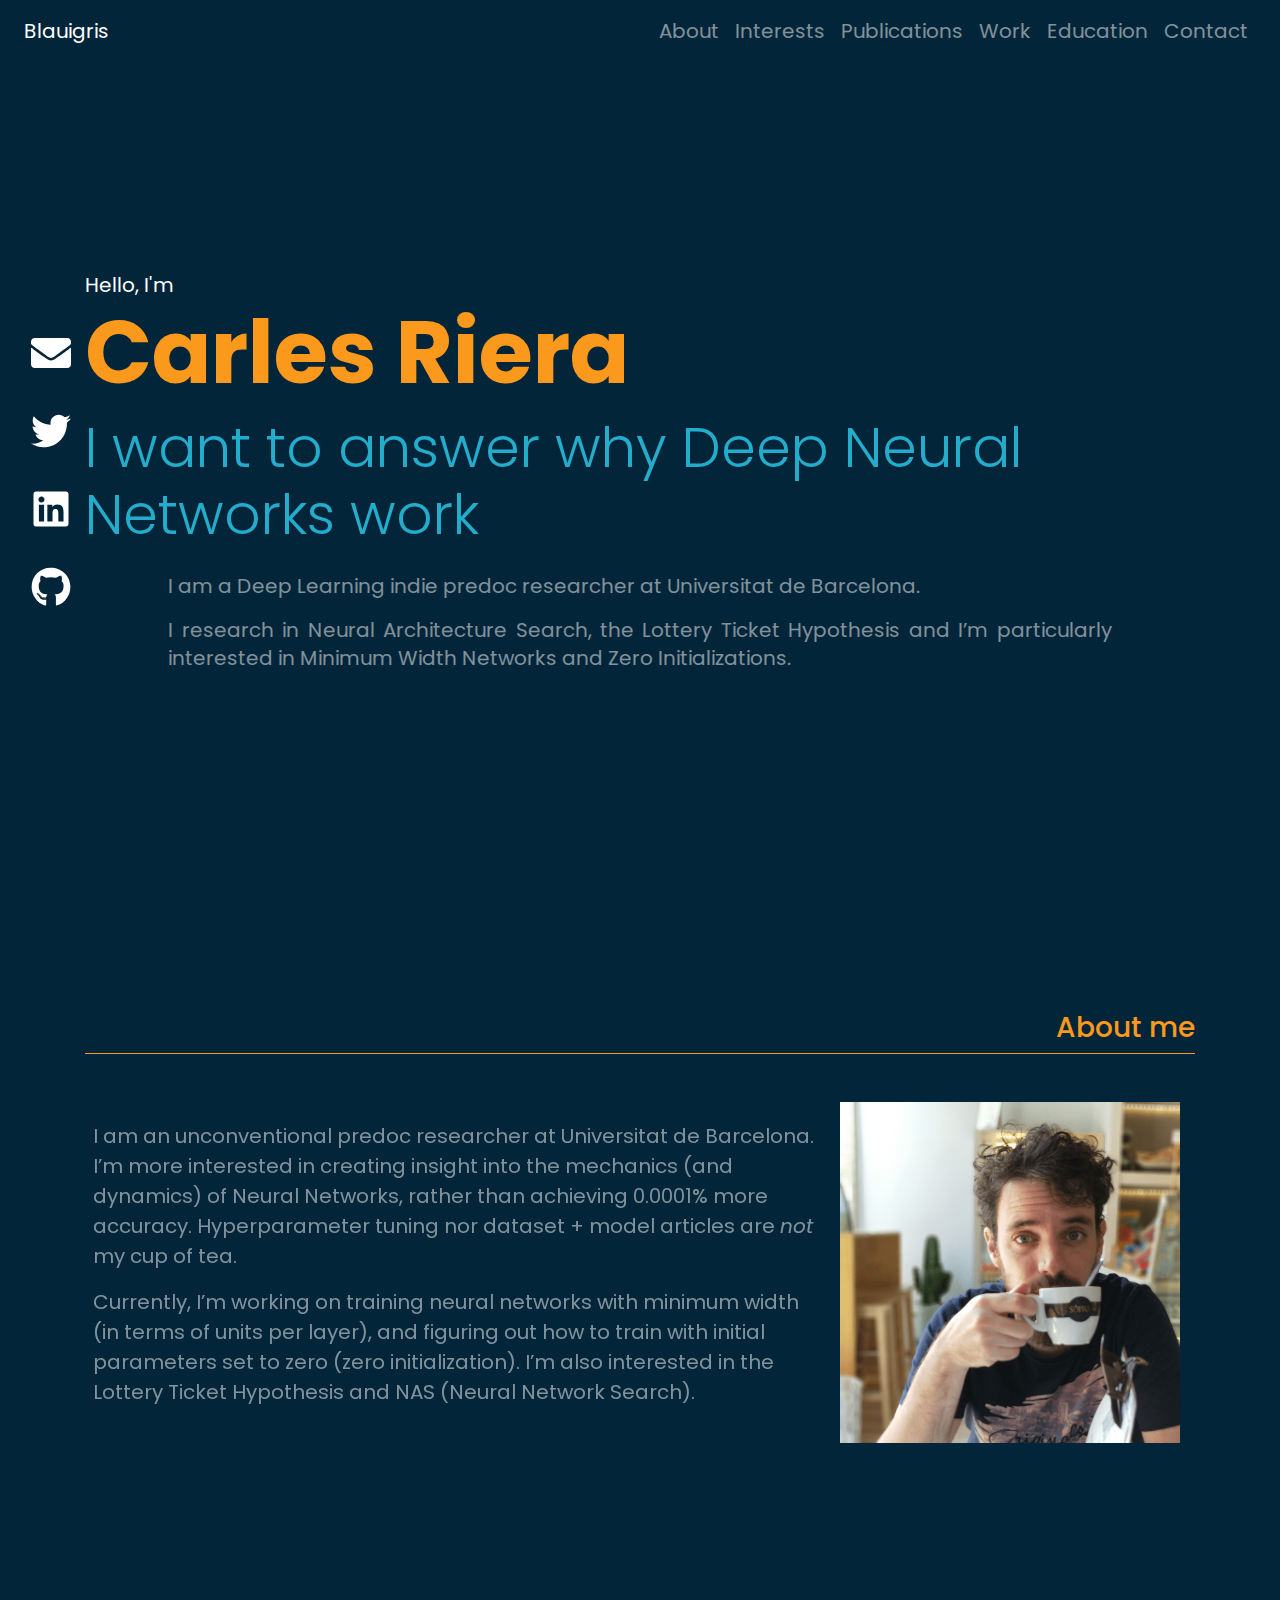
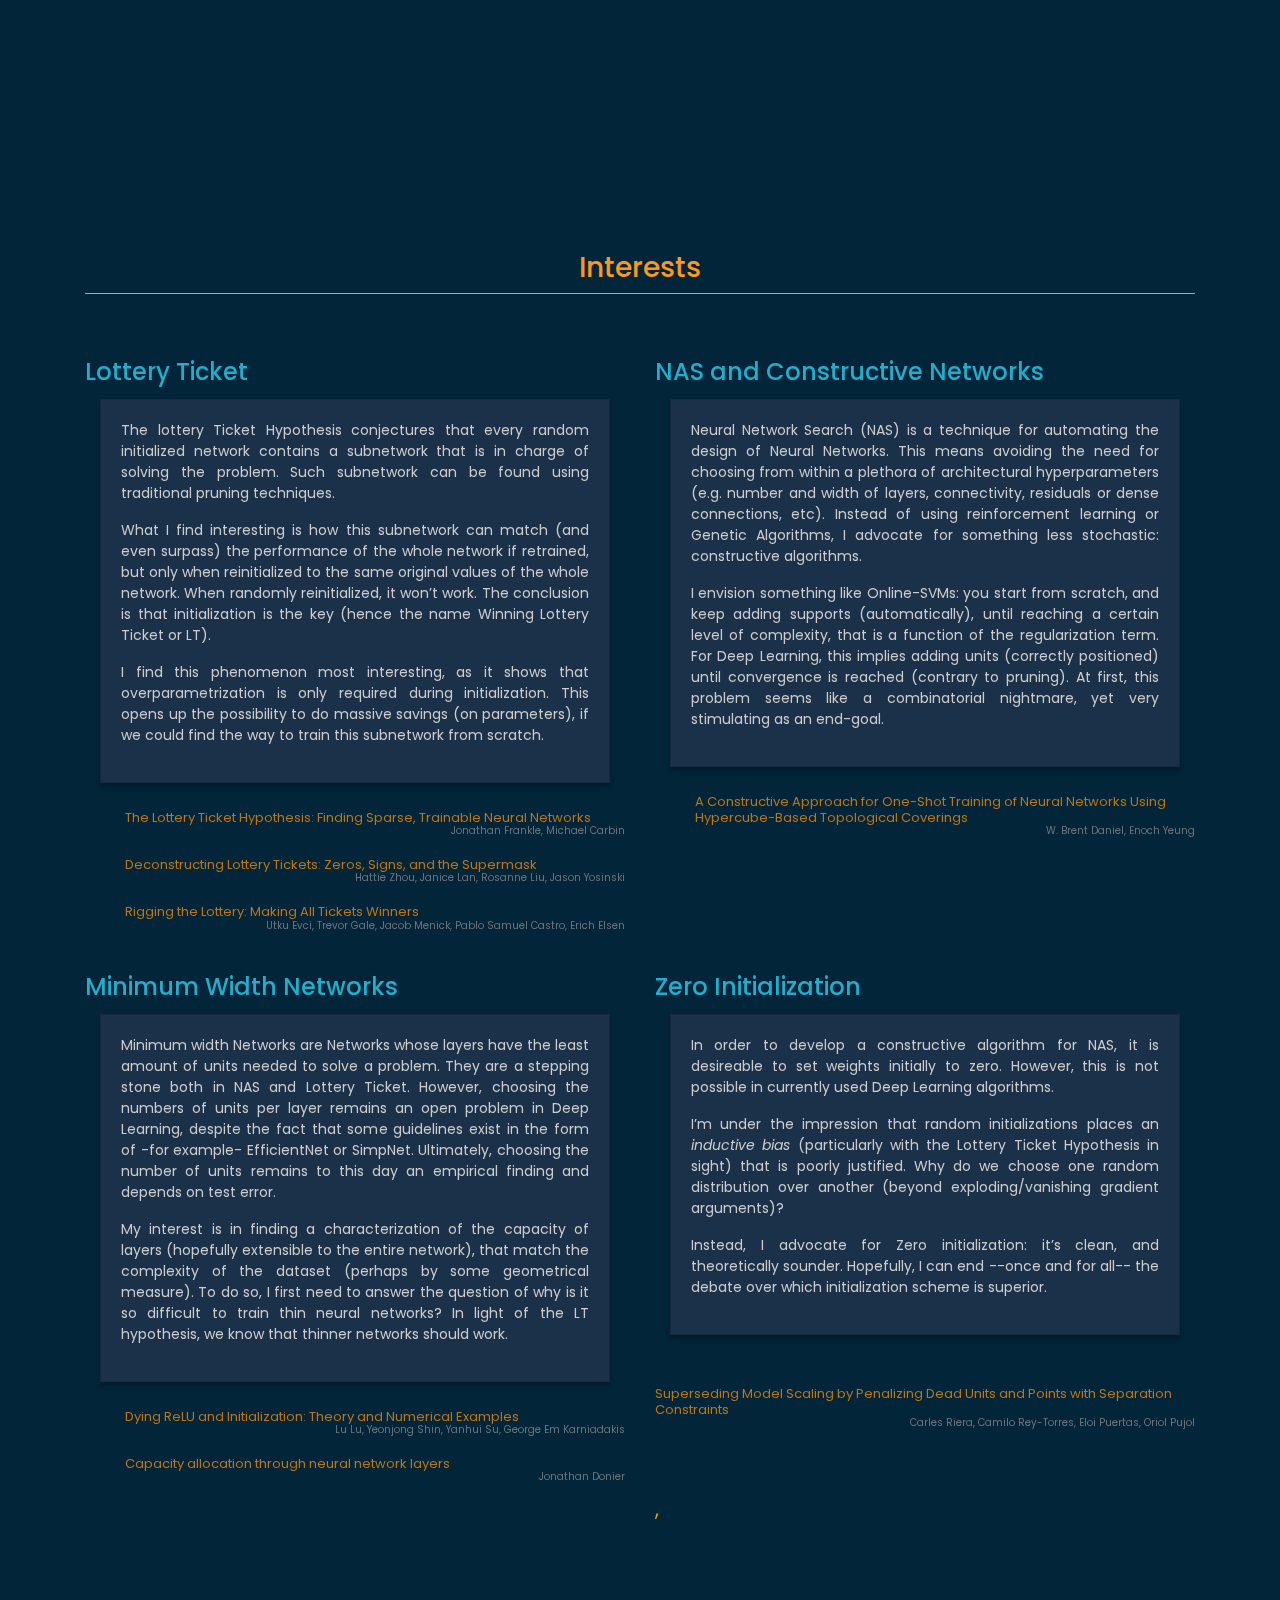
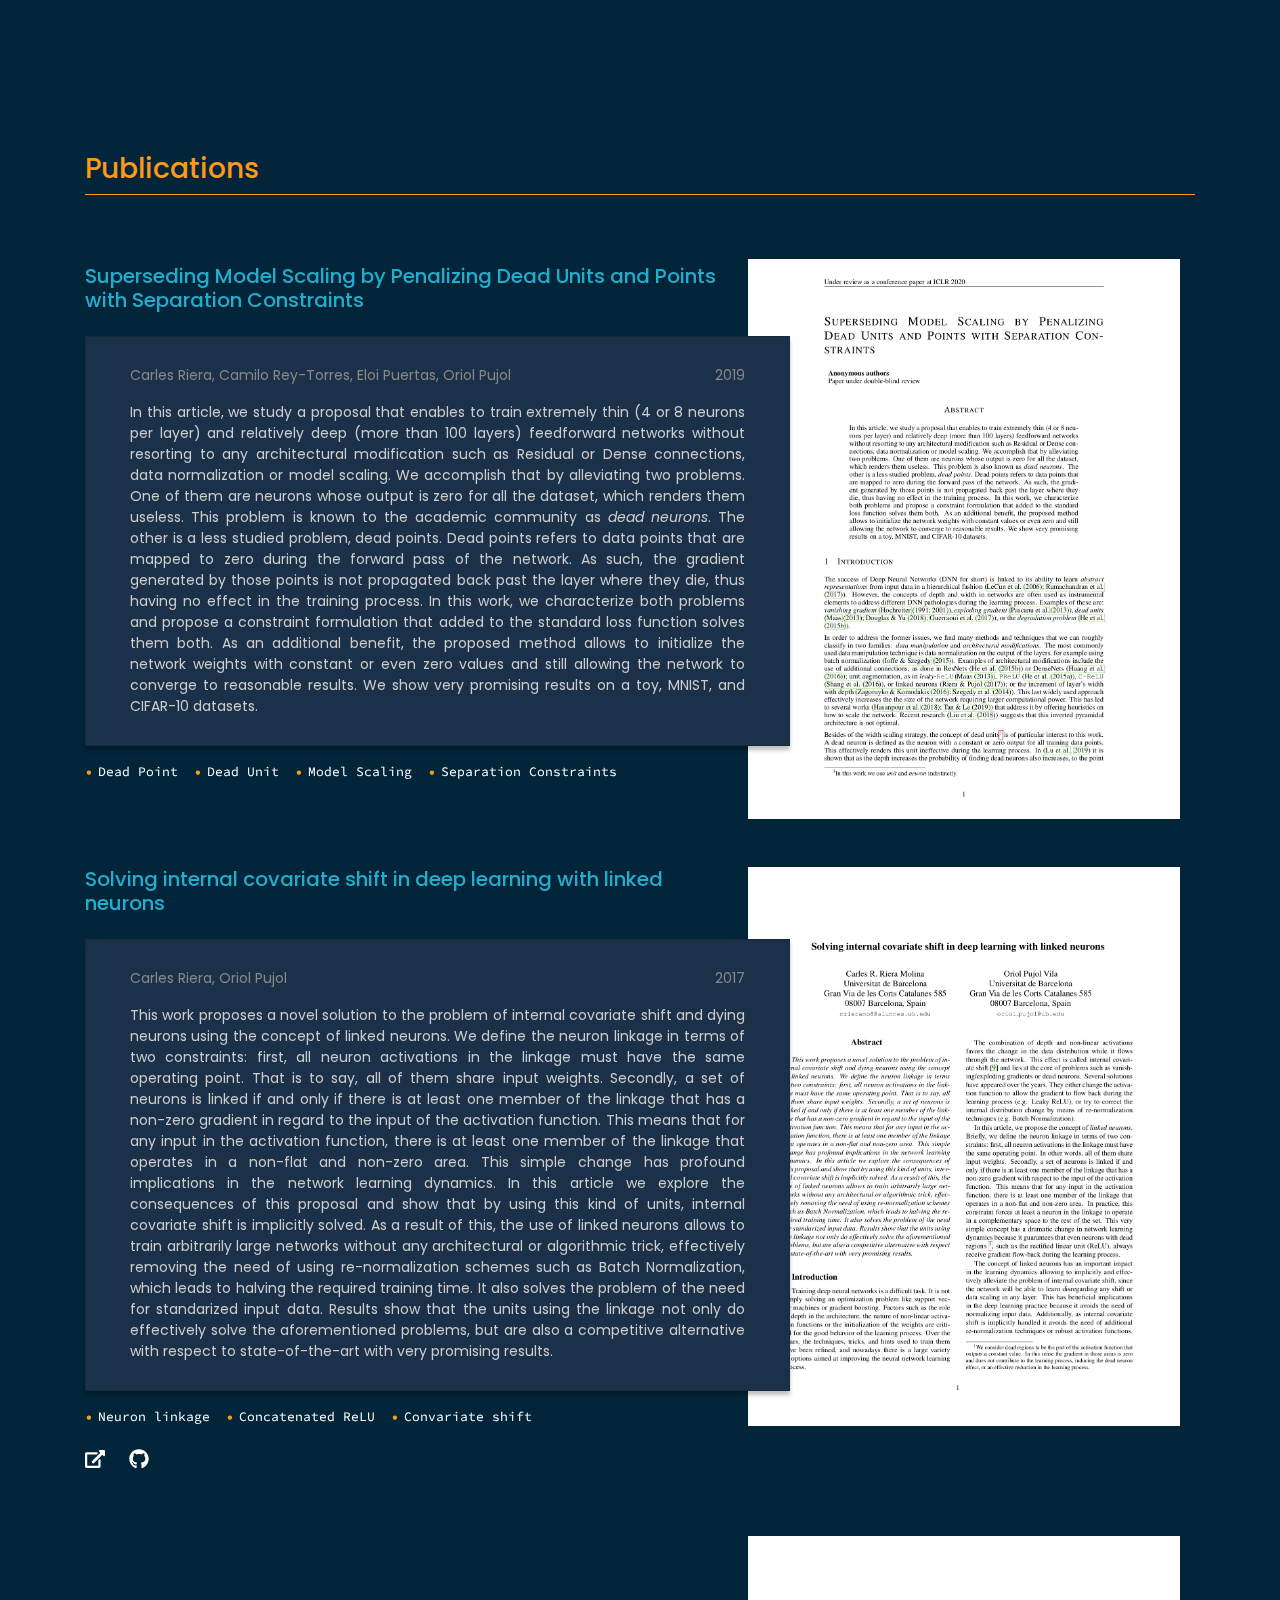
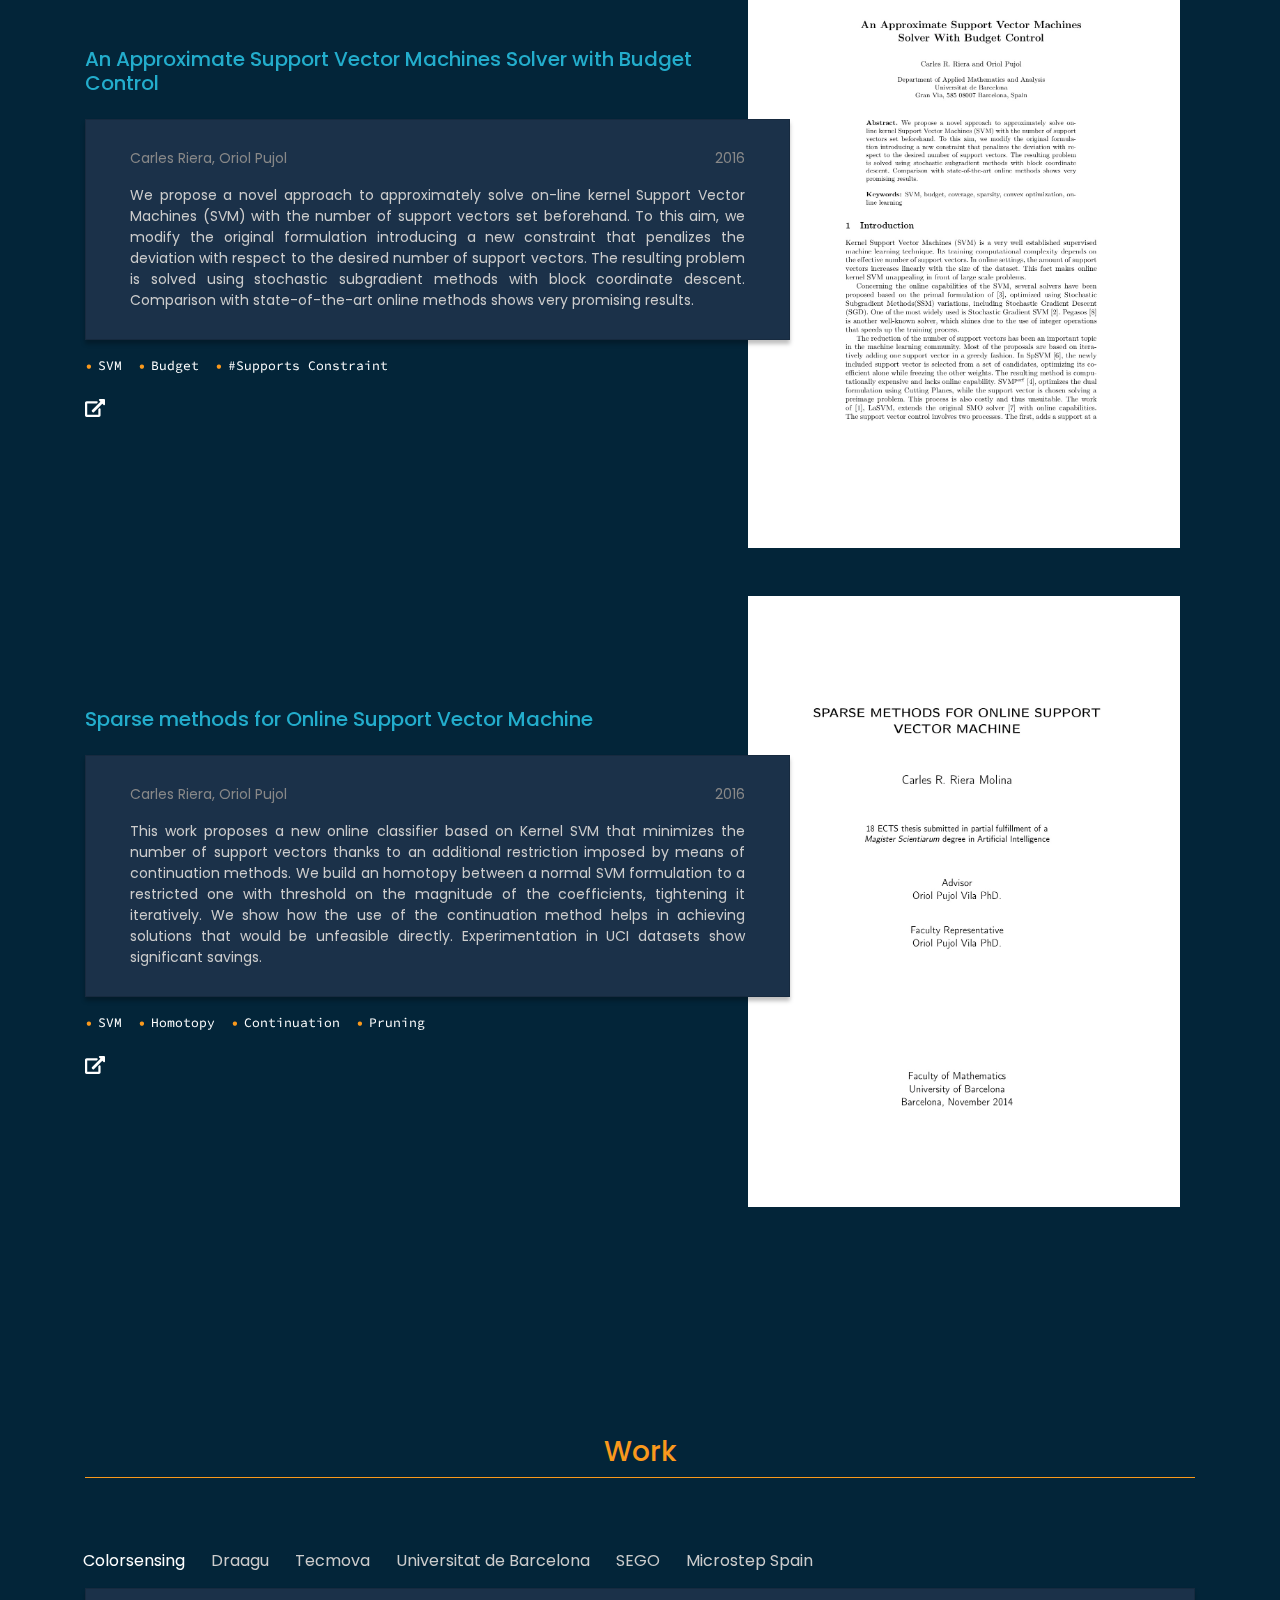
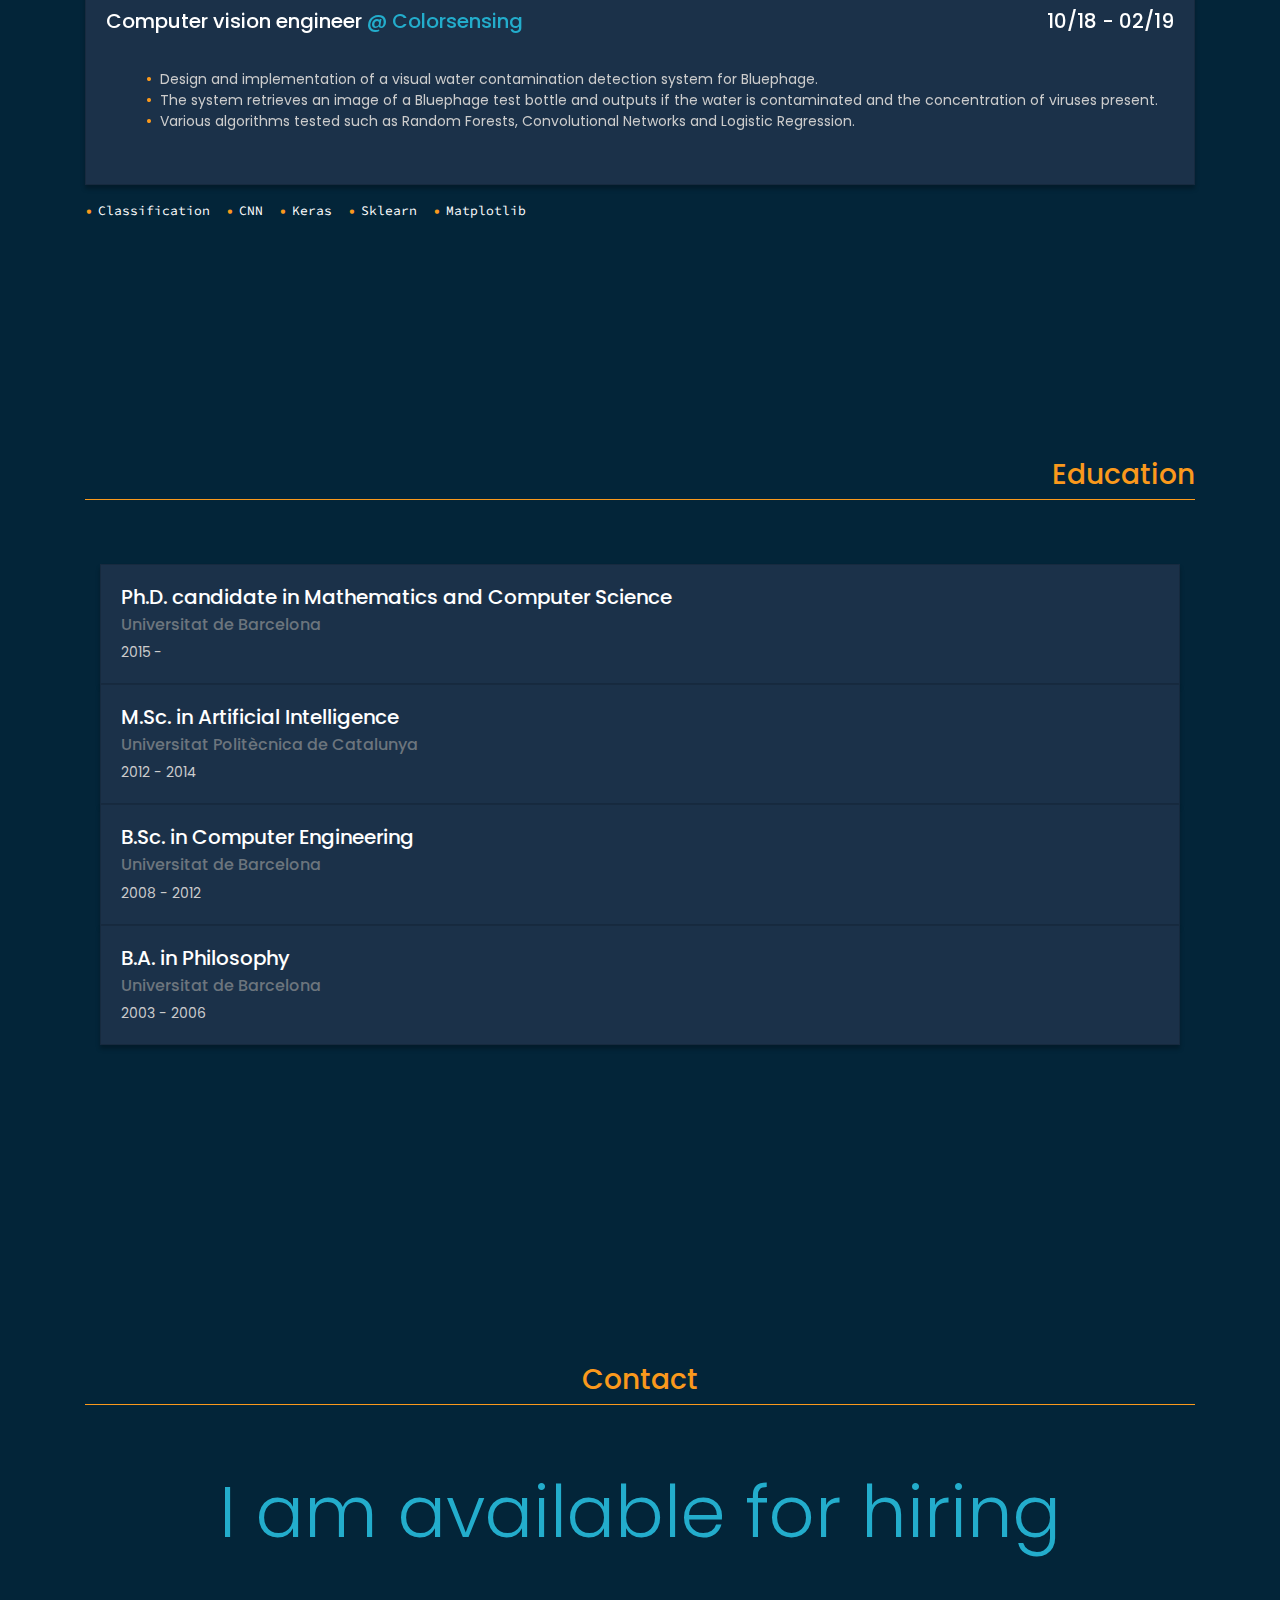
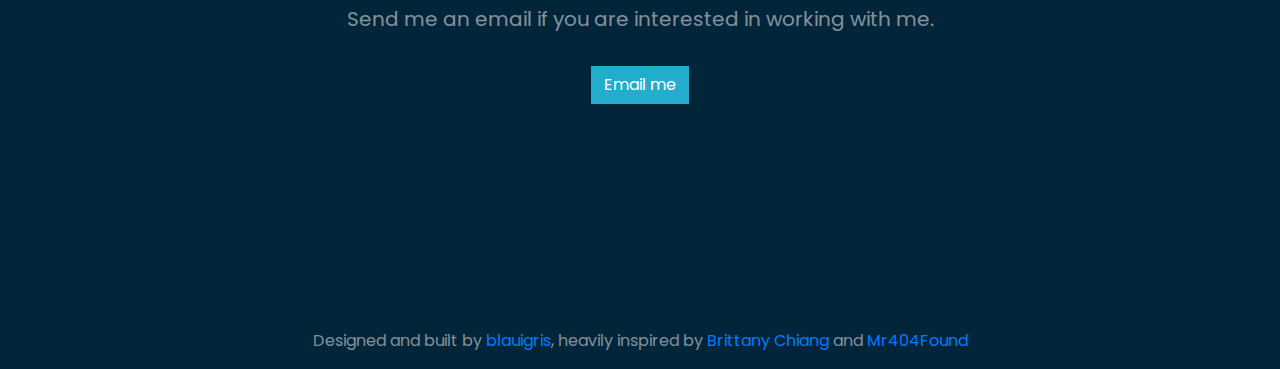
==== commit 9d96d0bd: "Updates" ====
--- a/index.html
+++ b/index.html
@@ -5,7 +5,7 @@
  * Copyright 2011-2019 The Bootstrap Authors
  * Copyright 2011-2019 Twitter, Inc.
  * Licensed under MIT (https://github.com/twbs/bootstrap/blob/master/LICENSE)
- */:root{--blue:#007bff;--indigo:#6610f2;--purple:#6f42c1;--pink:#e83e8c;--red:#dc3545;--orange:#fd7e14;--yellow:#ffc107;--green:#28a745;--teal:#20c997;--cyan:#17a2b8;--white:#fff;--gray:#6c757d;--gray-dark:#343a40;--primary:#007bff;--secondary:#6c757d;--success:#28a745;--info:#17a2b8;--warning:#ffc107;--danger:#dc3545;--light:#f8f9fa;--dark:#343a40;--breakpoint-xs:0;--breakpoint-sm:576px;--breakpoint-md:768px;--breakpoint-lg:992px;--breakpoint-xl:1200px;--font-family-sans-serif:-apple-system,BlinkMacSystemFont,"Segoe UI",Roboto,"Helvetica Neue",Arial,"Noto Sans",sans-serif,"Apple Color Emoji","Segoe UI Emoji","Segoe UI Symbol","Noto Color Emoji";--font-family-monospace:SFMono-Regular,Menlo,Monaco,Consolas,"Liberation Mono","Courier New",monospace}*,:after,:before{box-sizing:border-box}html{font-family:sans-serif;line-height:1.15;-webkit-text-size-adjust:100%;-webkit-tap-highlight-color:rgba(0,0,0,0)}article,aside,figcaption,figure,footer,header,hgroup,main,nav,section{display:block}body{margin:0;font-family:-apple-system,BlinkMacSystemFont,Segoe UI,Roboto,Helvetica Neue,Arial,Noto Sans,sans-serif,Apple Color Emoji,Segoe UI Emoji,Segoe UI Symbol,Noto Color Emoji;font-size:1rem;font-weight:400;line-height:1.5;color:#212529;text-align:left;background-color:#fff}[tabindex="-1"]:focus:not(:focus-visible){outline:0!important}hr{box-sizing:content-box;height:0;overflow:visible}h1,h2,h3,h4,h5,h6{margin-top:0;margin-bottom:.5rem}p{margin-top:0;margin-bottom:1rem}abbr[data-original-title],abbr[title]{text-decoration:underline;-webkit-text-decoration:underline dotted;text-decoration:underline dotted;cursor:help;border-bottom:0;-webkit-text-decoration-skip-ink:none;text-decoration-skip-ink:none}address{font-style:normal;line-height:inherit}address,dl,ol,ul{margin-bottom:1rem}dl,ol,ul{margin-top:0}ol ol,ol ul,ul ol,ul ul{margin-bottom:0}dt{font-weight:700}dd{margin-bottom:.5rem;margin-left:0}blockquote{margin:0 0 1rem}b,strong{font-weight:bolder}small{font-size:80%}sub,sup{position:relative;font-size:75%;line-height:0;vertical-align:baseline}sub{bottom:-.25em}sup{top:-.5em}a{color:#007bff;text-decoration:none;background-color:transparent}a:hover{color:#0056b3;text-decoration:underline}a:not([href]),a:not([href]):hover{color:inherit;text-decoration:none}code,kbd,pre,samp{font-family:SFMono-Regular,Menlo,Monaco,Consolas,Liberation Mono,Courier New,monospace;font-size:1em}pre{margin-top:0;margin-bottom:1rem;overflow:auto}figure{margin:0 0 1rem}img{border-style:none}img,svg{vertical-align:middle}svg{overflow:hidden}table{border-collapse:collapse}caption{padding-top:.75rem;padding-bottom:.75rem;color:#6c757d;text-align:left;caption-side:bottom}th{text-align:inherit}label{display:inline-block;margin-bottom:.5rem}button{border-radius:0}button:focus{outline:1px dotted;outline:5px auto -webkit-focus-ring-color}button,input,optgroup,select,textarea{margin:0;font-family:inherit;font-size:inherit;line-height:inherit}button,input{overflow:visible}button,select{text-transform:none}select{word-wrap:normal}[type=button],[type=reset],[type=submit],button{-webkit-appearance:button}[type=button]:not(:disabled),[type=reset]:not(:disabled),[type=submit]:not(:disabled),button:not(:disabled){cursor:pointer}[type=button]::-moz-focus-inner,[type=reset]::-moz-focus-inner,[type=submit]::-moz-focus-inner,button::-moz-focus-inner{padding:0;border-style:none}input[type=checkbox],input[type=radio]{box-sizing:border-box;padding:0}input[type=date],input[type=datetime-local],input[type=month],input[type=time]{-webkit-appearance:listbox}textarea{overflow:auto;resize:vertical}fieldset{min-width:0;padding:0;margin:0;border:0}legend{display:block;width:100%;max-width:100%;padding:0;margin-bottom:.5rem;font-size:1.5rem;line-height:inherit;color:inherit;white-space:normal}progress{vertical-align:baseline}[type=number]::-webkit-inner-spin-button,[type=number]::-webkit-outer-spin-button{height:auto}[type=search]{outline-offset:-2px;-webkit-appearance:none}[type=search]::-webkit-search-decoration{-webkit-appearance:none}::-webkit-file-upload-button{font:inherit;-webkit-appearance:button}output{display:inline-block}summary{display:list-item;cursor:pointer}template{display:none}[hidden]{display:none!important}.h1,.h2,.h3,.h4,.h5,.h6,h1,h2,h3,h4,h5,h6{margin-bottom:.5rem;font-weight:500;line-height:1.2}.h1,h1{font-size:2.5rem}.h2,h2{font-size:2rem}.h3,h3{font-size:1.75rem}.h4,h4{font-size:1.5rem}.h5,h5{font-size:1.25rem}.h6,h6{font-size:1rem}.lead{font-size:1.25rem;font-weight:300}.display-1{font-size:6rem}.display-1,.display-2{font-weight:300;line-height:1.2}.display-2{font-size:5.5rem}.display-3{font-size:4.5rem}.display-3,.display-4{font-weight:300;line-height:1.2}.display-4{font-size:3.5rem}hr{margin-top:1rem;margin-bottom:1rem;border:0;border-top:1px solid rgba(0,0,0,.1)}.small,small{font-size:80%;font-weight:400}.mark,mark{padding:.2em;background-color:#fcf8e3}.list-inline,.list-unstyled{padding-left:0;list-style:none}.list-inline-item{display:inline-block}.list-inline-item:not(:last-child){margin-right:.5rem}.initialism{font-size:90%;text-transform:uppercase}.blockquote{margin-bottom:1rem;font-size:1.25rem}.blockquote-footer{display:block;font-size:80%;color:#6c757d}.blockquote-footer:before{content:"\2014\A0"}.img-fluid,.img-thumbnail{max-width:100%;height:auto}.img-thumbnail{padding:.25rem;background-color:#fff;border:1px solid #dee2e6;border-radius:.25rem}.figure{display:inline-block}.figure-img{margin-bottom:.5rem;line-height:1}.figure-caption{font-size:90%;color:#6c757d}code{font-size:87.5%;color:#e83e8c;word-wrap:break-word}a>code{color:inherit}kbd{padding:.2rem .4rem;font-size:87.5%;color:#fff;background-color:#212529;border-radius:.2rem}kbd kbd{padding:0;font-size:100%;font-weight:700}pre{display:block;font-size:87.5%;color:#212529}pre code{font-size:inherit;color:inherit;word-break:normal}.pre-scrollable{max-height:340px;overflow-y:scroll}.container{width:100%;padding-right:15px;padding-left:15px;margin-right:auto;margin-left:auto}@media (min-width:576px){.container{max-width:540px}}@media (min-width:768px){.container{max-width:720px}}@media (min-width:992px){.container{max-width:960px}}@media (min-width:1200px){.container{max-width:1140px}}.container-fluid,.container-lg,.container-md,.container-sm,.container-xl{width:100%;padding-right:15px;padding-left:15px;margin-right:auto;margin-left:auto}@media (min-width:576px){.container,.container-sm{max-width:540px}}@media (min-width:768px){.container,.container-md,.container-sm{max-width:720px}}@media (min-width:992px){.container,.container-lg,.container-md,.container-sm{max-width:960px}}@media (min-width:1200px){.container,.container-lg,.container-md,.container-sm,.container-xl{max-width:1140px}}.row{display:flex;flex-wrap:wrap;margin-right:-15px;margin-left:-15px}.no-gutters{margin-right:0;margin-left:0}.no-gutters>.col,.no-gutters>[class*=col-]{padding-right:0;padding-left:0}.col,.col-1,.col-2,.col-3,.col-4,.col-5,.col-6,.col-7,.col-8,.col-9,.col-10,.col-11,.col-12,.col-auto,.col-lg,.col-lg-1,.col-lg-2,.col-lg-3,.col-lg-4,.col-lg-5,.col-lg-6,.col-lg-7,.col-lg-8,.col-lg-9,.col-lg-10,.col-lg-11,.col-lg-12,.col-lg-auto,.col-md,.col-md-1,.col-md-2,.col-md-3,.col-md-4,.col-md-5,.col-md-6,.col-md-7,.col-md-8,.col-md-9,.col-md-10,.col-md-11,.col-md-12,.col-md-auto,.col-sm,.col-sm-1,.col-sm-2,.col-sm-3,.col-sm-4,.col-sm-5,.col-sm-6,.col-sm-7,.col-sm-8,.col-sm-9,.col-sm-10,.col-sm-11,.col-sm-12,.col-sm-auto,.col-xl,.col-xl-1,.col-xl-2,.col-xl-3,.col-xl-4,.col-xl-5,.col-xl-6,.col-xl-7,.col-xl-8,.col-xl-9,.col-xl-10,.col-xl-11,.col-xl-12,.col-xl-auto{position:relative;width:100%;padding-right:15px;padding-left:15px}.col{flex-basis:0;flex-grow:1;max-width:100%}.row-cols-1>*{flex:0 0 100%;max-width:100%}.row-cols-2>*{flex:0 0 50%;max-width:50%}.row-cols-3>*{flex:0 0 33.333333%;max-width:33.333333%}.row-cols-4>*{flex:0 0 25%;max-width:25%}.row-cols-5>*{flex:0 0 20%;max-width:20%}.row-cols-6>*{flex:0 0 16.666667%;max-width:16.666667%}.col-auto{flex:0 0 auto;width:auto;max-width:100%}.col-1{flex:0 0 8.333333%;max-width:8.333333%}.col-2{flex:0 0 16.666667%;max-width:16.666667%}.col-3{flex:0 0 25%;max-width:25%}.col-4{flex:0 0 33.333333%;max-width:33.333333%}.col-5{flex:0 0 41.666667%;max-width:41.666667%}.col-6{flex:0 0 50%;max-width:50%}.col-7{flex:0 0 58.333333%;max-width:58.333333%}.col-8{flex:0 0 66.666667%;max-width:66.666667%}.col-9{flex:0 0 75%;max-width:75%}.col-10{flex:0 0 83.333333%;max-width:83.333333%}.col-11{flex:0 0 91.666667%;max-width:91.666667%}.col-12{flex:0 0 100%;max-width:100%}.order-first{order:-1}.order-last{order:13}.order-0{order:0}.order-1{order:1}.order-2{order:2}.order-3{order:3}.order-4{order:4}.order-5{order:5}.order-6{order:6}.order-7{order:7}.order-8{order:8}.order-9{order:9}.order-10{order:10}.order-11{order:11}.order-12{order:12}.offset-1{margin-left:8.333333%}.offset-2{margin-left:16.666667%}.offset-3{margin-left:25%}.offset-4{margin-left:33.333333%}.offset-5{margin-left:41.666667%}.offset-6{margin-left:50%}.offset-7{margin-left:58.333333%}.offset-8{margin-left:66.666667%}.offset-9{margin-left:75%}.offset-10{margin-left:83.333333%}.offset-11{margin-left:91.666667%}@media (min-width:576px){.col-sm{flex-basis:0;flex-grow:1;max-width:100%}.row-cols-sm-1>*{flex:0 0 100%;max-width:100%}.row-cols-sm-2>*{flex:0 0 50%;max-width:50%}.row-cols-sm-3>*{flex:0 0 33.333333%;max-width:33.333333%}.row-cols-sm-4>*{flex:0 0 25%;max-width:25%}.row-cols-sm-5>*{flex:0 0 20%;max-width:20%}.row-cols-sm-6>*{flex:0 0 16.666667%;max-width:16.666667%}.col-sm-auto{flex:0 0 auto;width:auto;max-width:100%}.col-sm-1{flex:0 0 8.333333%;max-width:8.333333%}.col-sm-2{flex:0 0 16.666667%;max-width:16.666667%}.col-sm-3{flex:0 0 25%;max-width:25%}.col-sm-4{flex:0 0 33.333333%;max-width:33.333333%}.col-sm-5{flex:0 0 41.666667%;max-width:41.666667%}.col-sm-6{flex:0 0 50%;max-width:50%}.col-sm-7{flex:0 0 58.333333%;max-width:58.333333%}.col-sm-8{flex:0 0 66.666667%;max-width:66.666667%}.col-sm-9{flex:0 0 75%;max-width:75%}.col-sm-10{flex:0 0 83.333333%;max-width:83.333333%}.col-sm-11{flex:0 0 91.666667%;max-width:91.666667%}.col-sm-12{flex:0 0 100%;max-width:100%}.order-sm-first{order:-1}.order-sm-last{order:13}.order-sm-0{order:0}.order-sm-1{order:1}.order-sm-2{order:2}.order-sm-3{order:3}.order-sm-4{order:4}.order-sm-5{order:5}.order-sm-6{order:6}.order-sm-7{order:7}.order-sm-8{order:8}.order-sm-9{order:9}.order-sm-10{order:10}.order-sm-11{order:11}.order-sm-12{order:12}.offset-sm-0{margin-left:0}.offset-sm-1{margin-left:8.333333%}.offset-sm-2{margin-left:16.666667%}.offset-sm-3{margin-left:25%}.offset-sm-4{margin-left:33.333333%}.offset-sm-5{margin-left:41.666667%}.offset-sm-6{margin-left:50%}.offset-sm-7{margin-left:58.333333%}.offset-sm-8{margin-left:66.666667%}.offset-sm-9{margin-left:75%}.offset-sm-10{margin-left:83.333333%}.offset-sm-11{margin-left:91.666667%}}@media (min-width:768px){.col-md{flex-basis:0;flex-grow:1;max-width:100%}.row-cols-md-1>*{flex:0 0 100%;max-width:100%}.row-cols-md-2>*{flex:0 0 50%;max-width:50%}.row-cols-md-3>*{flex:0 0 33.333333%;max-width:33.333333%}.row-cols-md-4>*{flex:0 0 25%;max-width:25%}.row-cols-md-5>*{flex:0 0 20%;max-width:20%}.row-cols-md-6>*{flex:0 0 16.666667%;max-width:16.666667%}.col-md-auto{flex:0 0 auto;width:auto;max-width:100%}.col-md-1{flex:0 0 8.333333%;max-width:8.333333%}.col-md-2{flex:0 0 16.666667%;max-width:16.666667%}.col-md-3{flex:0 0 25%;max-width:25%}.col-md-4{flex:0 0 33.333333%;max-width:33.333333%}.col-md-5{flex:0 0 41.666667%;max-width:41.666667%}.col-md-6{flex:0 0 50%;max-width:50%}.col-md-7{flex:0 0 58.333333%;max-width:58.333333%}.col-md-8{flex:0 0 66.666667%;max-width:66.666667%}.col-md-9{flex:0 0 75%;max-width:75%}.col-md-10{flex:0 0 83.333333%;max-width:83.333333%}.col-md-11{flex:0 0 91.666667%;max-width:91.666667%}.col-md-12{flex:0 0 100%;max-width:100%}.order-md-first{order:-1}.order-md-last{order:13}.order-md-0{order:0}.order-md-1{order:1}.order-md-2{order:2}.order-md-3{order:3}.order-md-4{order:4}.order-md-5{order:5}.order-md-6{order:6}.order-md-7{order:7}.order-md-8{order:8}.order-md-9{order:9}.order-md-10{order:10}.order-md-11{order:11}.order-md-12{order:12}.offset-md-0{margin-left:0}.offset-md-1{margin-left:8.333333%}.offset-md-2{margin-left:16.666667%}.offset-md-3{margin-left:25%}.offset-md-4{margin-left:33.333333%}.offset-md-5{margin-left:41.666667%}.offset-md-6{margin-left:50%}.offset-md-7{margin-left:58.333333%}.offset-md-8{margin-left:66.666667%}.offset-md-9{margin-left:75%}.offset-md-10{margin-left:83.333333%}.offset-md-11{margin-left:91.666667%}}@media (min-width:992px){.col-lg{flex-basis:0;flex-grow:1;max-width:100%}.row-cols-lg-1>*{flex:0 0 100%;max-width:100%}.row-cols-lg-2>*{flex:0 0 50%;max-width:50%}.row-cols-lg-3>*{flex:0 0 33.333333%;max-width:33.333333%}.row-cols-lg-4>*{flex:0 0 25%;max-width:25%}.row-cols-lg-5>*{flex:0 0 20%;max-width:20%}.row-cols-lg-6>*{flex:0 0 16.666667%;max-width:16.666667%}.col-lg-auto{flex:0 0 auto;width:auto;max-width:100%}.col-lg-1{flex:0 0 8.333333%;max-width:8.333333%}.col-lg-2{flex:0 0 16.666667%;max-width:16.666667%}.col-lg-3{flex:0 0 25%;max-width:25%}.col-lg-4{flex:0 0 33.333333%;max-width:33.333333%}.col-lg-5{flex:0 0 41.666667%;max-width:41.666667%}.col-lg-6{flex:0 0 50%;max-width:50%}.col-lg-7{flex:0 0 58.333333%;max-width:58.333333%}.col-lg-8{flex:0 0 66.666667%;max-width:66.666667%}.col-lg-9{flex:0 0 75%;max-width:75%}.col-lg-10{flex:0 0 83.333333%;max-width:83.333333%}.col-lg-11{flex:0 0 91.666667%;max-width:91.666667%}.col-lg-12{flex:0 0 100%;max-width:100%}.order-lg-first{order:-1}.order-lg-last{order:13}.order-lg-0{order:0}.order-lg-1{order:1}.order-lg-2{order:2}.order-lg-3{order:3}.order-lg-4{order:4}.order-lg-5{order:5}.order-lg-6{order:6}.order-lg-7{order:7}.order-lg-8{order:8}.order-lg-9{order:9}.order-lg-10{order:10}.order-lg-11{order:11}.order-lg-12{order:12}.offset-lg-0{margin-left:0}.offset-lg-1{margin-left:8.333333%}.offset-lg-2{margin-left:16.666667%}.offset-lg-3{margin-left:25%}.offset-lg-4{margin-left:33.333333%}.offset-lg-5{margin-left:41.666667%}.offset-lg-6{margin-left:50%}.offset-lg-7{margin-left:58.333333%}.offset-lg-8{margin-left:66.666667%}.offset-lg-9{margin-left:75%}.offset-lg-10{margin-left:83.333333%}.offset-lg-11{margin-left:91.666667%}}@media (min-width:1200px){.col-xl{flex-basis:0;flex-grow:1;max-width:100%}.row-cols-xl-1>*{flex:0 0 100%;max-width:100%}.row-cols-xl-2>*{flex:0 0 50%;max-width:50%}.row-cols-xl-3>*{flex:0 0 33.333333%;max-width:33.333333%}.row-cols-xl-4>*{flex:0 0 25%;max-width:25%}.row-cols-xl-5>*{flex:0 0 20%;max-width:20%}.row-cols-xl-6>*{flex:0 0 16.666667%;max-width:16.666667%}.col-xl-auto{flex:0 0 auto;width:auto;max-width:100%}.col-xl-1{flex:0 0 8.333333%;max-width:8.333333%}.col-xl-2{flex:0 0 16.666667%;max-width:16.666667%}.col-xl-3{flex:0 0 25%;max-width:25%}.col-xl-4{flex:0 0 33.333333%;max-width:33.333333%}.col-xl-5{flex:0 0 41.666667%;max-width:41.666667%}.col-xl-6{flex:0 0 50%;max-width:50%}.col-xl-7{flex:0 0 58.333333%;max-width:58.333333%}.col-xl-8{flex:0 0 66.666667%;max-width:66.666667%}.col-xl-9{flex:0 0 75%;max-width:75%}.col-xl-10{flex:0 0 83.333333%;max-width:83.333333%}.col-xl-11{flex:0 0 91.666667%;max-width:91.666667%}.col-xl-12{flex:0 0 100%;max-width:100%}.order-xl-first{order:-1}.order-xl-last{order:13}.order-xl-0{order:0}.order-xl-1{order:1}.order-xl-2{order:2}.order-xl-3{order:3}.order-xl-4{order:4}.order-xl-5{order:5}.order-xl-6{order:6}.order-xl-7{order:7}.order-xl-8{order:8}.order-xl-9{order:9}.order-xl-10{order:10}.order-xl-11{order:11}.order-xl-12{order:12}.offset-xl-0{margin-left:0}.offset-xl-1{margin-left:8.333333%}.offset-xl-2{margin-left:16.666667%}.offset-xl-3{margin-left:25%}.offset-xl-4{margin-left:33.333333%}.offset-xl-5{margin-left:41.666667%}.offset-xl-6{margin-left:50%}.offset-xl-7{margin-left:58.333333%}.offset-xl-8{margin-left:66.666667%}.offset-xl-9{margin-left:75%}.offset-xl-10{margin-left:83.333333%}.offset-xl-11{margin-left:91.666667%}}.table{width:100%;margin-bottom:1rem;color:#212529}.table td,.table th{padding:.75rem;vertical-align:top;border-top:1px solid #dee2e6}.table thead th{vertical-align:bottom;border-bottom:2px solid #dee2e6}.table tbody+tbody{border-top:2px solid #dee2e6}.table-sm td,.table-sm th{padding:.3rem}.table-bordered,.table-bordered td,.table-bordered th{border:1px solid #dee2e6}.table-bordered thead td,.table-bordered thead th{border-bottom-width:2px}.table-borderless tbody+tbody,.table-borderless td,.table-borderless th,.table-borderless thead th{border:0}.table-striped tbody tr:nth-of-type(odd){background-color:rgba(0,0,0,.05)}.table-hover tbody tr:hover{color:#212529;background-color:rgba(0,0,0,.075)}.table-primary,.table-primary>td,.table-primary>th{background-color:#b8daff}.table-primary tbody+tbody,.table-primary td,.table-primary th,.table-primary thead th{border-color:#7abaff}.table-hover .table-primary:hover,.table-hover .table-primary:hover>td,.table-hover .table-primary:hover>th{background-color:#9fcdff}.table-secondary,.table-secondary>td,.table-secondary>th{background-color:#d6d8db}.table-secondary tbody+tbody,.table-secondary td,.table-secondary th,.table-secondary thead th{border-color:#b3b7bb}.table-hover .table-secondary:hover,.table-hover .table-secondary:hover>td,.table-hover .table-secondary:hover>th{background-color:#c8cbcf}.table-success,.table-success>td,.table-success>th{background-color:#c3e6cb}.table-success tbody+tbody,.table-success td,.table-success th,.table-success thead th{border-color:#8fd19e}.table-hover .table-success:hover,.table-hover .table-success:hover>td,.table-hover .table-success:hover>th{background-color:#b1dfbb}.table-info,.table-info>td,.table-info>th{background-color:#bee5eb}.table-info tbody+tbody,.table-info td,.table-info th,.table-info thead th{border-color:#86cfda}.table-hover .table-info:hover,.table-hover .table-info:hover>td,.table-hover .table-info:hover>th{background-color:#abdde5}.table-warning,.table-warning>td,.table-warning>th{background-color:#ffeeba}.table-warning tbody+tbody,.table-warning td,.table-warning th,.table-warning thead th{border-color:#ffdf7e}.table-hover .table-warning:hover,.table-hover .table-warning:hover>td,.table-hover .table-warning:hover>th{background-color:#ffe8a1}.table-danger,.table-danger>td,.table-danger>th{background-color:#f5c6cb}.table-danger tbody+tbody,.table-danger td,.table-danger th,.table-danger thead th{border-color:#ed969e}.table-hover .table-danger:hover,.table-hover .table-danger:hover>td,.table-hover .table-danger:hover>th{background-color:#f1b0b7}.table-light,.table-light>td,.table-light>th{background-color:#fdfdfe}.table-light tbody+tbody,.table-light td,.table-light th,.table-light thead th{border-color:#fbfcfc}.table-hover .table-light:hover,.table-hover .table-light:hover>td,.table-hover .table-light:hover>th{background-color:#ececf6}.table-dark,.table-dark>td,.table-dark>th{background-color:#c6c8ca}.table-dark tbody+tbody,.table-dark td,.table-dark th,.table-dark thead th{border-color:#95999c}.table-hover .table-dark:hover,.table-hover .table-dark:hover>td,.table-hover .table-dark:hover>th{background-color:#b9bbbe}.table-active,.table-active>td,.table-active>th,.table-hover .table-active:hover,.table-hover .table-active:hover>td,.table-hover .table-active:hover>th{background-color:rgba(0,0,0,.075)}.table .thead-dark th{color:#fff;background-color:#343a40;border-color:#454d55}.table .thead-light th{color:#495057;background-color:#e9ecef;border-color:#dee2e6}.table-dark{color:#fff;background-color:#343a40}.table-dark td,.table-dark th,.table-dark thead th{border-color:#454d55}.table-dark.table-bordered{border:0}.table-dark.table-striped tbody tr:nth-of-type(odd){background-color:hsla(0,0%,100%,.05)}.table-dark.table-hover tbody tr:hover{color:#fff;background-color:hsla(0,0%,100%,.075)}@media (max-width:575.98px){.table-responsive-sm{display:block;width:100%;overflow-x:auto;-webkit-overflow-scrolling:touch}.table-responsive-sm>.table-bordered{border:0}}@media (max-width:767.98px){.table-responsive-md{display:block;width:100%;overflow-x:auto;-webkit-overflow-scrolling:touch}.table-responsive-md>.table-bordered{border:0}}@media (max-width:991.98px){.table-responsive-lg{display:block;width:100%;overflow-x:auto;-webkit-overflow-scrolling:touch}.table-responsive-lg>.table-bordered{border:0}}@media (max-width:1199.98px){.table-responsive-xl{display:block;width:100%;overflow-x:auto;-webkit-overflow-scrolling:touch}.table-responsive-xl>.table-bordered{border:0}}.table-responsive{display:block;width:100%;overflow-x:auto;-webkit-overflow-scrolling:touch}.table-responsive>.table-bordered{border:0}.form-control{display:block;width:100%;height:calc(1.5em + .75rem + 2px);padding:.375rem .75rem;font-size:1rem;font-weight:400;line-height:1.5;color:#495057;background-color:#fff;background-clip:padding-box;border:1px solid #ced4da;border-radius:.25rem;-webkit-transition:border-color .15s ease-in-out,box-shadow .15s ease-in-out;transition:border-color .15s ease-in-out,box-shadow .15s ease-in-out}@media (prefers-reduced-motion:reduce){.form-control{-webkit-transition:none;transition:none}}.form-control::-ms-expand{background-color:transparent;border:0}.form-control:-moz-focusring{color:transparent;text-shadow:0 0 0 #495057}.form-control:focus{color:#495057;background-color:#fff;border-color:#80bdff;outline:0;box-shadow:0 0 0 .2rem rgba(0,123,255,.25)}.form-control::-webkit-input-placeholder{color:#6c757d;opacity:1}.form-control:-ms-input-placeholder{color:#6c757d;opacity:1}.form-control::-ms-input-placeholder{color:#6c757d;opacity:1}.form-control::placeholder{color:#6c757d;opacity:1}.form-control:disabled,.form-control[readonly]{background-color:#e9ecef;opacity:1}select.form-control:focus::-ms-value{color:#495057;background-color:#fff}.form-control-file,.form-control-range{display:block;width:100%}.col-form-label{padding-top:calc(.375rem + 1px);padding-bottom:calc(.375rem + 1px);margin-bottom:0;font-size:inherit;line-height:1.5}.col-form-label-lg{padding-top:calc(.5rem + 1px);padding-bottom:calc(.5rem + 1px);font-size:1.25rem;line-height:1.5}.col-form-label-sm{padding-top:calc(.25rem + 1px);padding-bottom:calc(.25rem + 1px);font-size:.875rem;line-height:1.5}.form-control-plaintext{display:block;width:100%;padding:.375rem 0;margin-bottom:0;font-size:1rem;line-height:1.5;color:#212529;background-color:transparent;border:solid transparent;border-width:1px 0}.form-control-plaintext.form-control-lg,.form-control-plaintext.form-control-sm{padding-right:0;padding-left:0}.form-control-sm{height:calc(1.5em + .5rem + 2px);padding:.25rem .5rem;font-size:.875rem;line-height:1.5;border-radius:.2rem}.form-control-lg{height:calc(1.5em + 1rem + 2px);padding:.5rem 1rem;font-size:1.25rem;line-height:1.5;border-radius:.3rem}select.form-control[multiple],select.form-control[size],textarea.form-control{height:auto}.form-group{margin-bottom:1rem}.form-text{display:block;margin-top:.25rem}.form-row{display:flex;flex-wrap:wrap;margin-right:-5px;margin-left:-5px}.form-row>.col,.form-row>[class*=col-]{padding-right:5px;padding-left:5px}.form-check{position:relative;display:block;padding-left:1.25rem}.form-check-input{position:absolute;margin-top:.3rem;margin-left:-1.25rem}.form-check-input:disabled~.form-check-label,.form-check-input[disabled]~.form-check-label{color:#6c757d}.form-check-label{margin-bottom:0}.form-check-inline{display:inline-flex;align-items:center;padding-left:0;margin-right:.75rem}.form-check-inline .form-check-input{position:static;margin-top:0;margin-right:.3125rem;margin-left:0}.valid-feedback{display:none;width:100%;margin-top:.25rem;font-size:80%;color:#28a745}.valid-tooltip{position:absolute;top:100%;z-index:5;display:none;max-width:100%;padding:.25rem .5rem;margin-top:.1rem;font-size:.875rem;line-height:1.5;color:#fff;background-color:rgba(40,167,69,.9);border-radius:.25rem}.is-valid~.valid-feedback,.is-valid~.valid-tooltip,.was-validated :valid~.valid-feedback,.was-validated :valid~.valid-tooltip{display:block}.form-control.is-valid,.was-validated .form-control:valid{border-color:#28a745;padding-right:calc(1.5em + .75rem);background-image:url("data:image/svg+xml;charset=utf-8,%3Csvg xmlns='http://www.w3.org/2000/svg' width='8' height='8' viewBox='0 0 8 8'%3E%3Cpath fill='%2328a745' d='M2.3 6.73L.6 4.53c-.4-1.04.46-1.4 1.1-.8l1.1 1.4 3.4-3.8c.6-.63 1.6-.27 1.2.7l-4 4.6c-.43.5-.8.4-1.1.1z'/%3E%3C/svg%3E");background-repeat:no-repeat;background-position:right calc(.375em + .1875rem) center;background-size:calc(.75em + .375rem) calc(.75em + .375rem)}.form-control.is-valid:focus,.was-validated .form-control:valid:focus{border-color:#28a745;box-shadow:0 0 0 .2rem rgba(40,167,69,.25)}.was-validated textarea.form-control:valid,textarea.form-control.is-valid{padding-right:calc(1.5em + .75rem);background-position:top calc(.375em + .1875rem) right calc(.375em + .1875rem)}.custom-select.is-valid,.was-validated .custom-select:valid{border-color:#28a745;padding-right:calc(.75em + 2.3125rem);background:url("data:image/svg+xml;charset=utf-8,%3Csvg xmlns='http://www.w3.org/2000/svg' width='4' height='5' viewBox='0 0 4 5'%3E%3Cpath fill='%23343a40' d='M2 0L0 2h4zm0 5L0 3h4z'/%3E%3C/svg%3E") no-repeat right .75rem center/8px 10px,url("data:image/svg+xml;charset=utf-8,%3Csvg xmlns='http://www.w3.org/2000/svg' width='8' height='8' viewBox='0 0 8 8'%3E%3Cpath fill='%2328a745' d='M2.3 6.73L.6 4.53c-.4-1.04.46-1.4 1.1-.8l1.1 1.4 3.4-3.8c.6-.63 1.6-.27 1.2.7l-4 4.6c-.43.5-.8.4-1.1.1z'/%3E%3C/svg%3E") #fff no-repeat center right 1.75rem/calc(.75em + .375rem) calc(.75em + .375rem)}.custom-select.is-valid:focus,.was-validated .custom-select:valid:focus{border-color:#28a745;box-shadow:0 0 0 .2rem rgba(40,167,69,.25)}.form-check-input.is-valid~.form-check-label,.was-validated .form-check-input:valid~.form-check-label{color:#28a745}.form-check-input.is-valid~.valid-feedback,.form-check-input.is-valid~.valid-tooltip,.was-validated .form-check-input:valid~.valid-feedback,.was-validated .form-check-input:valid~.valid-tooltip{display:block}.custom-control-input.is-valid~.custom-control-label,.was-validated .custom-control-input:valid~.custom-control-label{color:#28a745}.custom-control-input.is-valid~.custom-control-label:before,.was-validated .custom-control-input:valid~.custom-control-label:before{border-color:#28a745}.custom-control-input.is-valid:checked~.custom-control-label:before,.was-validated .custom-control-input:valid:checked~.custom-control-label:before{border-color:#34ce57;background-color:#34ce57}.custom-control-input.is-valid:focus~.custom-control-label:before,.was-validated .custom-control-input:valid:focus~.custom-control-label:before{box-shadow:0 0 0 .2rem rgba(40,167,69,.25)}.custom-control-input.is-valid:focus:not(:checked)~.custom-control-label:before,.custom-file-input.is-valid~.custom-file-label,.was-validated .custom-control-input:valid:focus:not(:checked)~.custom-control-label:before,.was-validated .custom-file-input:valid~.custom-file-label{border-color:#28a745}.custom-file-input.is-valid:focus~.custom-file-label,.was-validated .custom-file-input:valid:focus~.custom-file-label{border-color:#28a745;box-shadow:0 0 0 .2rem rgba(40,167,69,.25)}.invalid-feedback{display:none;width:100%;margin-top:.25rem;font-size:80%;color:#dc3545}.invalid-tooltip{position:absolute;top:100%;z-index:5;display:none;max-width:100%;padding:.25rem .5rem;margin-top:.1rem;font-size:.875rem;line-height:1.5;color:#fff;background-color:rgba(220,53,69,.9);border-radius:.25rem}.is-invalid~.invalid-feedback,.is-invalid~.invalid-tooltip,.was-validated :invalid~.invalid-feedback,.was-validated :invalid~.invalid-tooltip{display:block}.form-control.is-invalid,.was-validated .form-control:invalid{border-color:#dc3545;padding-right:calc(1.5em + .75rem);background-image:url("data:image/svg+xml;charset=utf-8,%3Csvg xmlns='http://www.w3.org/2000/svg' width='12' height='12' fill='none' stroke='%23dc3545' viewBox='0 0 12 12'%3E%3Ccircle cx='6' cy='6' r='4.5'/%3E%3Cpath stroke-linejoin='round' d='M5.8 3.6h.4L6 6.5z'/%3E%3Ccircle cx='6' cy='8.2' r='.6' fill='%23dc3545' stroke='none'/%3E%3C/svg%3E");background-repeat:no-repeat;background-position:right calc(.375em + .1875rem) center;background-size:calc(.75em + .375rem) calc(.75em + .375rem)}.form-control.is-invalid:focus,.was-validated .form-control:invalid:focus{border-color:#dc3545;box-shadow:0 0 0 .2rem rgba(220,53,69,.25)}.was-validated textarea.form-control:invalid,textarea.form-control.is-invalid{padding-right:calc(1.5em + .75rem);background-position:top calc(.375em + .1875rem) right calc(.375em + .1875rem)}.custom-select.is-invalid,.was-validated .custom-select:invalid{border-color:#dc3545;padding-right:calc(.75em + 2.3125rem);background:url("data:image/svg+xml;charset=utf-8,%3Csvg xmlns='http://www.w3.org/2000/svg' width='4' height='5' viewBox='0 0 4 5'%3E%3Cpath fill='%23343a40' d='M2 0L0 2h4zm0 5L0 3h4z'/%3E%3C/svg%3E") no-repeat right .75rem center/8px 10px,url("data:image/svg+xml;charset=utf-8,%3Csvg xmlns='http://www.w3.org/2000/svg' width='12' height='12' fill='none' stroke='%23dc3545' viewBox='0 0 12 12'%3E%3Ccircle cx='6' cy='6' r='4.5'/%3E%3Cpath stroke-linejoin='round' d='M5.8 3.6h.4L6 6.5z'/%3E%3Ccircle cx='6' cy='8.2' r='.6' fill='%23dc3545' stroke='none'/%3E%3C/svg%3E") #fff no-repeat center right 1.75rem/calc(.75em + .375rem) calc(.75em + .375rem)}.custom-select.is-invalid:focus,.was-validated .custom-select:invalid:focus{border-color:#dc3545;box-shadow:0 0 0 .2rem rgba(220,53,69,.25)}.form-check-input.is-invalid~.form-check-label,.was-validated .form-check-input:invalid~.form-check-label{color:#dc3545}.form-check-input.is-invalid~.invalid-feedback,.form-check-input.is-invalid~.invalid-tooltip,.was-validated .form-check-input:invalid~.invalid-feedback,.was-validated .form-check-input:invalid~.invalid-tooltip{display:block}.custom-control-input.is-invalid~.custom-control-label,.was-validated .custom-control-input:invalid~.custom-control-label{color:#dc3545}.custom-control-input.is-invalid~.custom-control-label:before,.was-validated .custom-control-input:invalid~.custom-control-label:before{border-color:#dc3545}.custom-control-input.is-invalid:checked~.custom-control-label:before,.was-validated .custom-control-input:invalid:checked~.custom-control-label:before{border-color:#e4606d;background-color:#e4606d}.custom-control-input.is-invalid:focus~.custom-control-label:before,.was-validated .custom-control-input:invalid:focus~.custom-control-label:before{box-shadow:0 0 0 .2rem rgba(220,53,69,.25)}.custom-control-input.is-invalid:focus:not(:checked)~.custom-control-label:before,.custom-file-input.is-invalid~.custom-file-label,.was-validated .custom-control-input:invalid:focus:not(:checked)~.custom-control-label:before,.was-validated .custom-file-input:invalid~.custom-file-label{border-color:#dc3545}.custom-file-input.is-invalid:focus~.custom-file-label,.was-validated .custom-file-input:invalid:focus~.custom-file-label{border-color:#dc3545;box-shadow:0 0 0 .2rem rgba(220,53,69,.25)}.form-inline{display:flex;flex-flow:row wrap;align-items:center}.form-inline .form-check{width:100%}@media (min-width:576px){.form-inline label{justify-content:center}.form-inline .form-group,.form-inline label{display:flex;align-items:center;margin-bottom:0}.form-inline .form-group{flex:0 0 auto;flex-flow:row wrap}.form-inline .form-control{display:inline-block;width:auto;vertical-align:middle}.form-inline .form-control-plaintext{display:inline-block}.form-inline .custom-select,.form-inline .input-group{width:auto}.form-inline .form-check{display:flex;align-items:center;justify-content:center;width:auto;padding-left:0}.form-inline .form-check-input{position:relative;flex-shrink:0;margin-top:0;margin-right:.25rem;margin-left:0}.form-inline .custom-control{align-items:center;justify-content:center}.form-inline .custom-control-label{margin-bottom:0}}.btn{display:inline-block;font-weight:400;color:#212529;text-align:center;vertical-align:middle;cursor:pointer;-webkit-user-select:none;-ms-user-select:none;user-select:none;background-color:transparent;border:1px solid transparent;padding:.375rem .75rem;font-size:1rem;line-height:1.5;border-radius:.25rem;-webkit-transition:color .15s ease-in-out,background-color .15s ease-in-out,border-color .15s ease-in-out,box-shadow .15s ease-in-out;transition:color .15s ease-in-out,background-color .15s ease-in-out,border-color .15s ease-in-out,box-shadow .15s ease-in-out}@media (prefers-reduced-motion:reduce){.btn{-webkit-transition:none;transition:none}}.btn:hover{color:#212529;text-decoration:none}.btn.focus,.btn:focus{outline:0;box-shadow:0 0 0 .2rem rgba(0,123,255,.25)}.btn.disabled,.btn:disabled{opacity:.65}a.btn.disabled,fieldset:disabled a.btn{pointer-events:none}.btn-primary{color:#fff;background-color:#007bff;border-color:#007bff}.btn-primary.focus,.btn-primary:focus,.btn-primary:hover{color:#fff;background-color:#0069d9;border-color:#0062cc}.btn-primary.focus,.btn-primary:focus{box-shadow:0 0 0 .2rem rgba(38,143,255,.5)}.btn-primary.disabled,.btn-primary:disabled{color:#fff;background-color:#007bff;border-color:#007bff}.btn-primary:not(:disabled):not(.disabled).active,.btn-primary:not(:disabled):not(.disabled):active,.show>.btn-primary.dropdown-toggle{color:#fff;background-color:#0062cc;border-color:#005cbf}.btn-primary:not(:disabled):not(.disabled).active:focus,.btn-primary:not(:disabled):not(.disabled):active:focus,.show>.btn-primary.dropdown-toggle:focus{box-shadow:0 0 0 .2rem rgba(38,143,255,.5)}.btn-secondary{color:#fff;background-color:#6c757d;border-color:#6c757d}.btn-secondary.focus,.btn-secondary:focus,.btn-secondary:hover{color:#fff;background-color:#5a6268;border-color:#545b62}.btn-secondary.focus,.btn-secondary:focus{box-shadow:0 0 0 .2rem rgba(130,138,145,.5)}.btn-secondary.disabled,.btn-secondary:disabled{color:#fff;background-color:#6c757d;border-color:#6c757d}.btn-secondary:not(:disabled):not(.disabled).active,.btn-secondary:not(:disabled):not(.disabled):active,.show>.btn-secondary.dropdown-toggle{color:#fff;background-color:#545b62;border-color:#4e555b}.btn-secondary:not(:disabled):not(.disabled).active:focus,.btn-secondary:not(:disabled):not(.disabled):active:focus,.show>.btn-secondary.dropdown-toggle:focus{box-shadow:0 0 0 .2rem rgba(130,138,145,.5)}.btn-success{color:#fff;background-color:#28a745;border-color:#28a745}.btn-success.focus,.btn-success:focus,.btn-success:hover{color:#fff;background-color:#218838;border-color:#1e7e34}.btn-success.focus,.btn-success:focus{box-shadow:0 0 0 .2rem rgba(72,180,97,.5)}.btn-success.disabled,.btn-success:disabled{color:#fff;background-color:#28a745;border-color:#28a745}.btn-success:not(:disabled):not(.disabled).active,.btn-success:not(:disabled):not(.disabled):active,.show>.btn-success.dropdown-toggle{color:#fff;background-color:#1e7e34;border-color:#1c7430}.btn-success:not(:disabled):not(.disabled).active:focus,.btn-success:not(:disabled):not(.disabled):active:focus,.show>.btn-success.dropdown-toggle:focus{box-shadow:0 0 0 .2rem rgba(72,180,97,.5)}.btn-info{color:#fff;background-color:#17a2b8;border-color:#17a2b8}.btn-info.focus,.btn-info:focus,.btn-info:hover{color:#fff;background-color:#138496;border-color:#117a8b}.btn-info.focus,.btn-info:focus{box-shadow:0 0 0 .2rem rgba(58,176,195,.5)}.btn-info.disabled,.btn-info:disabled{color:#fff;background-color:#17a2b8;border-color:#17a2b8}.btn-info:not(:disabled):not(.disabled).active,.btn-info:not(:disabled):not(.disabled):active,.show>.btn-info.dropdown-toggle{color:#fff;background-color:#117a8b;border-color:#10707f}.btn-info:not(:disabled):not(.disabled).active:focus,.btn-info:not(:disabled):not(.disabled):active:focus,.show>.btn-info.dropdown-toggle:focus{box-shadow:0 0 0 .2rem rgba(58,176,195,.5)}.btn-warning{color:#212529;background-color:#ffc107;border-color:#ffc107}.btn-warning.focus,.btn-warning:focus,.btn-warning:hover{color:#212529;background-color:#e0a800;border-color:#d39e00}.btn-warning.focus,.btn-warning:focus{box-shadow:0 0 0 .2rem rgba(222,170,12,.5)}.btn-warning.disabled,.btn-warning:disabled{color:#212529;background-color:#ffc107;border-color:#ffc107}.btn-warning:not(:disabled):not(.disabled).active,.btn-warning:not(:disabled):not(.disabled):active,.show>.btn-warning.dropdown-toggle{color:#212529;background-color:#d39e00;border-color:#c69500}.btn-warning:not(:disabled):not(.disabled).active:focus,.btn-warning:not(:disabled):not(.disabled):active:focus,.show>.btn-warning.dropdown-toggle:focus{box-shadow:0 0 0 .2rem rgba(222,170,12,.5)}.btn-danger{color:#fff;background-color:#dc3545;border-color:#dc3545}.btn-danger.focus,.btn-danger:focus,.btn-danger:hover{color:#fff;background-color:#c82333;border-color:#bd2130}.btn-danger.focus,.btn-danger:focus{box-shadow:0 0 0 .2rem rgba(225,83,97,.5)}.btn-danger.disabled,.btn-danger:disabled{color:#fff;background-color:#dc3545;border-color:#dc3545}.btn-danger:not(:disabled):not(.disabled).active,.btn-danger:not(:disabled):not(.disabled):active,.show>.btn-danger.dropdown-toggle{color:#fff;background-color:#bd2130;border-color:#b21f2d}.btn-danger:not(:disabled):not(.disabled).active:focus,.btn-danger:not(:disabled):not(.disabled):active:focus,.show>.btn-danger.dropdown-toggle:focus{box-shadow:0 0 0 .2rem rgba(225,83,97,.5)}.btn-light{color:#212529;background-color:#f8f9fa;border-color:#f8f9fa}.btn-light.focus,.btn-light:focus,.btn-light:hover{color:#212529;background-color:#e2e6ea;border-color:#dae0e5}.btn-light.focus,.btn-light:focus{box-shadow:0 0 0 .2rem rgba(216,217,219,.5)}.btn-light.disabled,.btn-light:disabled{color:#212529;background-color:#f8f9fa;border-color:#f8f9fa}.btn-light:not(:disabled):not(.disabled).active,.btn-light:not(:disabled):not(.disabled):active,.show>.btn-light.dropdown-toggle{color:#212529;background-color:#dae0e5;border-color:#d3d9df}.btn-light:not(:disabled):not(.disabled).active:focus,.btn-light:not(:disabled):not(.disabled):active:focus,.show>.btn-light.dropdown-toggle:focus{box-shadow:0 0 0 .2rem rgba(216,217,219,.5)}.btn-dark{color:#fff;background-color:#343a40;border-color:#343a40}.btn-dark.focus,.btn-dark:focus,.btn-dark:hover{color:#fff;background-color:#23272b;border-color:#1d2124}.btn-dark.focus,.btn-dark:focus{box-shadow:0 0 0 .2rem rgba(82,88,93,.5)}.btn-dark.disabled,.btn-dark:disabled{color:#fff;background-color:#343a40;border-color:#343a40}.btn-dark:not(:disabled):not(.disabled).active,.btn-dark:not(:disabled):not(.disabled):active,.show>.btn-dark.dropdown-toggle{color:#fff;background-color:#1d2124;border-color:#171a1d}.btn-dark:not(:disabled):not(.disabled).active:focus,.btn-dark:not(:disabled):not(.disabled):active:focus,.show>.btn-dark.dropdown-toggle:focus{box-shadow:0 0 0 .2rem rgba(82,88,93,.5)}.btn-outline-primary{color:#007bff;border-color:#007bff}.btn-outline-primary:hover{color:#fff;background-color:#007bff;border-color:#007bff}.btn-outline-primary.focus,.btn-outline-primary:focus{box-shadow:0 0 0 .2rem rgba(0,123,255,.5)}.btn-outline-primary.disabled,.btn-outline-primary:disabled{color:#007bff;background-color:transparent}.btn-outline-primary:not(:disabled):not(.disabled).active,.btn-outline-primary:not(:disabled):not(.disabled):active,.show>.btn-outline-primary.dropdown-toggle{color:#fff;background-color:#007bff;border-color:#007bff}.btn-outline-primary:not(:disabled):not(.disabled).active:focus,.btn-outline-primary:not(:disabled):not(.disabled):active:focus,.show>.btn-outline-primary.dropdown-toggle:focus{box-shadow:0 0 0 .2rem rgba(0,123,255,.5)}.btn-outline-secondary{color:#6c757d;border-color:#6c757d}.btn-outline-secondary:hover{color:#fff;background-color:#6c757d;border-color:#6c757d}.btn-outline-secondary.focus,.btn-outline-secondary:focus{box-shadow:0 0 0 .2rem rgba(108,117,125,.5)}.btn-outline-secondary.disabled,.btn-outline-secondary:disabled{color:#6c757d;background-color:transparent}.btn-outline-secondary:not(:disabled):not(.disabled).active,.btn-outline-secondary:not(:disabled):not(.disabled):active,.show>.btn-outline-secondary.dropdown-toggle{color:#fff;background-color:#6c757d;border-color:#6c757d}.btn-outline-secondary:not(:disabled):not(.disabled).active:focus,.btn-outline-secondary:not(:disabled):not(.disabled):active:focus,.show>.btn-outline-secondary.dropdown-toggle:focus{box-shadow:0 0 0 .2rem rgba(108,117,125,.5)}.btn-outline-success{color:#28a745;border-color:#28a745}.btn-outline-success:hover{color:#fff;background-color:#28a745;border-color:#28a745}.btn-outline-success.focus,.btn-outline-success:focus{box-shadow:0 0 0 .2rem rgba(40,167,69,.5)}.btn-outline-success.disabled,.btn-outline-success:disabled{color:#28a745;background-color:transparent}.btn-outline-success:not(:disabled):not(.disabled).active,.btn-outline-success:not(:disabled):not(.disabled):active,.show>.btn-outline-success.dropdown-toggle{color:#fff;background-color:#28a745;border-color:#28a745}.btn-outline-success:not(:disabled):not(.disabled).active:focus,.btn-outline-success:not(:disabled):not(.disabled):active:focus,.show>.btn-outline-success.dropdown-toggle:focus{box-shadow:0 0 0 .2rem rgba(40,167,69,.5)}.btn-outline-info{color:#17a2b8;border-color:#17a2b8}.btn-outline-info:hover{color:#fff;background-color:#17a2b8;border-color:#17a2b8}.btn-outline-info.focus,.btn-outline-info:focus{box-shadow:0 0 0 .2rem rgba(23,162,184,.5)}.btn-outline-info.disabled,.btn-outline-info:disabled{color:#17a2b8;background-color:transparent}.btn-outline-info:not(:disabled):not(.disabled).active,.btn-outline-info:not(:disabled):not(.disabled):active,.show>.btn-outline-info.dropdown-toggle{color:#fff;background-color:#17a2b8;border-color:#17a2b8}.btn-outline-info:not(:disabled):not(.disabled).active:focus,.btn-outline-info:not(:disabled):not(.disabled):active:focus,.show>.btn-outline-info.dropdown-toggle:focus{box-shadow:0 0 0 .2rem rgba(23,162,184,.5)}.btn-outline-warning{color:#ffc107;border-color:#ffc107}.btn-outline-warning:hover{color:#212529;background-color:#ffc107;border-color:#ffc107}.btn-outline-warning.focus,.btn-outline-warning:focus{box-shadow:0 0 0 .2rem rgba(255,193,7,.5)}.btn-outline-warning.disabled,.btn-outline-warning:disabled{color:#ffc107;background-color:transparent}.btn-outline-warning:not(:disabled):not(.disabled).active,.btn-outline-warning:not(:disabled):not(.disabled):active,.show>.btn-outline-warning.dropdown-toggle{color:#212529;background-color:#ffc107;border-color:#ffc107}.btn-outline-warning:not(:disabled):not(.disabled).active:focus,.btn-outline-warning:not(:disabled):not(.disabled):active:focus,.show>.btn-outline-warning.dropdown-toggle:focus{box-shadow:0 0 0 .2rem rgba(255,193,7,.5)}.btn-outline-danger{color:#dc3545;border-color:#dc3545}.btn-outline-danger:hover{color:#fff;background-color:#dc3545;border-color:#dc3545}.btn-outline-danger.focus,.btn-outline-danger:focus{box-shadow:0 0 0 .2rem rgba(220,53,69,.5)}.btn-outline-danger.disabled,.btn-outline-danger:disabled{color:#dc3545;background-color:transparent}.btn-outline-danger:not(:disabled):not(.disabled).active,.btn-outline-danger:not(:disabled):not(.disabled):active,.show>.btn-outline-danger.dropdown-toggle{color:#fff;background-color:#dc3545;border-color:#dc3545}.btn-outline-danger:not(:disabled):not(.disabled).active:focus,.btn-outline-danger:not(:disabled):not(.disabled):active:focus,.show>.btn-outline-danger.dropdown-toggle:focus{box-shadow:0 0 0 .2rem rgba(220,53,69,.5)}.btn-outline-light{color:#f8f9fa;border-color:#f8f9fa}.btn-outline-light:hover{color:#212529;background-color:#f8f9fa;border-color:#f8f9fa}.btn-outline-light.focus,.btn-outline-light:focus{box-shadow:0 0 0 .2rem rgba(248,249,250,.5)}.btn-outline-light.disabled,.btn-outline-light:disabled{color:#f8f9fa;background-color:transparent}.btn-outline-light:not(:disabled):not(.disabled).active,.btn-outline-light:not(:disabled):not(.disabled):active,.show>.btn-outline-light.dropdown-toggle{color:#212529;background-color:#f8f9fa;border-color:#f8f9fa}.btn-outline-light:not(:disabled):not(.disabled).active:focus,.btn-outline-light:not(:disabled):not(.disabled):active:focus,.show>.btn-outline-light.dropdown-toggle:focus{box-shadow:0 0 0 .2rem rgba(248,249,250,.5)}.btn-outline-dark{color:#343a40;border-color:#343a40}.btn-outline-dark:hover{color:#fff;background-color:#343a40;border-color:#343a40}.btn-outline-dark.focus,.btn-outline-dark:focus{box-shadow:0 0 0 .2rem rgba(52,58,64,.5)}.btn-outline-dark.disabled,.btn-outline-dark:disabled{color:#343a40;background-color:transparent}.btn-outline-dark:not(:disabled):not(.disabled).active,.btn-outline-dark:not(:disabled):not(.disabled):active,.show>.btn-outline-dark.dropdown-toggle{color:#fff;background-color:#343a40;border-color:#343a40}.btn-outline-dark:not(:disabled):not(.disabled).active:focus,.btn-outline-dark:not(:disabled):not(.disabled):active:focus,.show>.btn-outline-dark.dropdown-toggle:focus{box-shadow:0 0 0 .2rem rgba(52,58,64,.5)}.btn-link{font-weight:400;color:#007bff;text-decoration:none}.btn-link:hover{color:#0056b3;text-decoration:underline}.btn-link.focus,.btn-link:focus{text-decoration:underline;box-shadow:none}.btn-link.disabled,.btn-link:disabled{color:#6c757d;pointer-events:none}.btn-group-lg>.btn,.btn-lg{padding:.5rem 1rem;font-size:1.25rem;line-height:1.5;border-radius:.3rem}.btn-group-sm>.btn,.btn-sm{padding:.25rem .5rem;font-size:.875rem;line-height:1.5;border-radius:.2rem}.btn-block{display:block;width:100%}.btn-block+.btn-block{margin-top:.5rem}input[type=button].btn-block,input[type=reset].btn-block,input[type=submit].btn-block{width:100%}.fade{-webkit-transition:opacity .15s linear;transition:opacity .15s linear}@media (prefers-reduced-motion:reduce){.fade{-webkit-transition:none;transition:none}}.fade:not(.show){opacity:0}.collapse:not(.show){display:none}.collapsing{position:relative;height:0;overflow:hidden;-webkit-transition:height .35s ease;transition:height .35s ease}@media (prefers-reduced-motion:reduce){.collapsing{-webkit-transition:none;transition:none}}.dropdown,.dropleft,.dropright,.dropup{position:relative}.dropdown-toggle{white-space:nowrap}.dropdown-toggle:after{display:inline-block;margin-left:.255em;vertical-align:.255em;content:"";border-top:.3em solid;border-right:.3em solid transparent;border-bottom:0;border-left:.3em solid transparent}.dropdown-toggle:empty:after{margin-left:0}.dropdown-menu{position:absolute;top:100%;left:0;z-index:1000;display:none;float:left;min-width:10rem;padding:.5rem 0;margin:.125rem 0 0;font-size:1rem;color:#212529;text-align:left;list-style:none;background-color:#fff;background-clip:padding-box;border:1px solid rgba(0,0,0,.15);border-radius:.25rem}.dropdown-menu-left{right:auto;left:0}.dropdown-menu-right{right:0;left:auto}@media (min-width:576px){.dropdown-menu-sm-left{right:auto;left:0}.dropdown-menu-sm-right{right:0;left:auto}}@media (min-width:768px){.dropdown-menu-md-left{right:auto;left:0}.dropdown-menu-md-right{right:0;left:auto}}@media (min-width:992px){.dropdown-menu-lg-left{right:auto;left:0}.dropdown-menu-lg-right{right:0;left:auto}}@media (min-width:1200px){.dropdown-menu-xl-left{right:auto;left:0}.dropdown-menu-xl-right{right:0;left:auto}}.dropup .dropdown-menu{top:auto;bottom:100%;margin-top:0;margin-bottom:.125rem}.dropup .dropdown-toggle:after{display:inline-block;margin-left:.255em;vertical-align:.255em;content:"";border-top:0;border-right:.3em solid transparent;border-bottom:.3em solid;border-left:.3em solid transparent}.dropup .dropdown-toggle:empty:after{margin-left:0}.dropright .dropdown-menu{top:0;right:auto;left:100%;margin-top:0;margin-left:.125rem}.dropright .dropdown-toggle:after{display:inline-block;margin-left:.255em;vertical-align:.255em;content:"";border-top:.3em solid transparent;border-right:0;border-bottom:.3em solid transparent;border-left:.3em solid}.dropright .dropdown-toggle:empty:after{margin-left:0}.dropright .dropdown-toggle:after{vertical-align:0}.dropleft .dropdown-menu{top:0;right:100%;left:auto;margin-top:0;margin-right:.125rem}.dropleft .dropdown-toggle:after{display:inline-block;margin-left:.255em;vertical-align:.255em;content:"";display:none}.dropleft .dropdown-toggle:before{display:inline-block;margin-right:.255em;vertical-align:.255em;content:"";border-top:.3em solid transparent;border-right:.3em solid;border-bottom:.3em solid transparent}.dropleft .dropdown-toggle:empty:after{margin-left:0}.dropleft .dropdown-toggle:before{vertical-align:0}.dropdown-menu[x-placement^=bottom],.dropdown-menu[x-placement^=left],.dropdown-menu[x-placement^=right],.dropdown-menu[x-placement^=top]{right:auto;bottom:auto}.dropdown-divider{height:0;margin:.5rem 0;overflow:hidden;border-top:1px solid #e9ecef}.dropdown-item{display:block;width:100%;padding:.25rem 1.5rem;clear:both;font-weight:400;color:#212529;text-align:inherit;white-space:nowrap;background-color:transparent;border:0}.dropdown-item:focus,.dropdown-item:hover{color:#16181b;text-decoration:none;background-color:#f8f9fa}.dropdown-item.active,.dropdown-item:active{color:#fff;text-decoration:none;background-color:#007bff}.dropdown-item.disabled,.dropdown-item:disabled{color:#6c757d;pointer-events:none;background-color:transparent}.dropdown-menu.show{display:block}.dropdown-header{display:block;padding:.5rem 1.5rem;margin-bottom:0;font-size:.875rem;color:#6c757d;white-space:nowrap}.dropdown-item-text{display:block;padding:.25rem 1.5rem;color:#212529}.btn-group,.btn-group-vertical{position:relative;display:inline-flex;vertical-align:middle}.btn-group-vertical>.btn,.btn-group>.btn{position:relative;flex:1 1 auto}.btn-group-vertical>.btn.active,.btn-group-vertical>.btn:active,.btn-group-vertical>.btn:focus,.btn-group-vertical>.btn:hover,.btn-group>.btn.active,.btn-group>.btn:active,.btn-group>.btn:focus,.btn-group>.btn:hover{z-index:1}.btn-toolbar{display:flex;flex-wrap:wrap;justify-content:flex-start}.btn-toolbar .input-group{width:auto}.btn-group>.btn-group:not(:first-child),.btn-group>.btn:not(:first-child){margin-left:-1px}.btn-group>.btn-group:not(:last-child)>.btn,.btn-group>.btn:not(:last-child):not(.dropdown-toggle){border-top-right-radius:0;border-bottom-right-radius:0}.btn-group>.btn-group:not(:first-child)>.btn,.btn-group>.btn:not(:first-child){border-top-left-radius:0;border-bottom-left-radius:0}.dropdown-toggle-split{padding-right:.5625rem;padding-left:.5625rem}.dropdown-toggle-split:after,.dropright .dropdown-toggle-split:after,.dropup .dropdown-toggle-split:after{margin-left:0}.dropleft .dropdown-toggle-split:before{margin-right:0}.btn-group-sm>.btn+.dropdown-toggle-split,.btn-sm+.dropdown-toggle-split{padding-right:.375rem;padding-left:.375rem}.btn-group-lg>.btn+.dropdown-toggle-split,.btn-lg+.dropdown-toggle-split{padding-right:.75rem;padding-left:.75rem}.btn-group-vertical{flex-direction:column;align-items:flex-start;justify-content:center}.btn-group-vertical>.btn,.btn-group-vertical>.btn-group{width:100%}.btn-group-vertical>.btn-group:not(:first-child),.btn-group-vertical>.btn:not(:first-child){margin-top:-1px}.btn-group-vertical>.btn-group:not(:last-child)>.btn,.btn-group-vertical>.btn:not(:last-child):not(.dropdown-toggle){border-bottom-right-radius:0;border-bottom-left-radius:0}.btn-group-vertical>.btn-group:not(:first-child)>.btn,.btn-group-vertical>.btn:not(:first-child){border-top-left-radius:0;border-top-right-radius:0}.btn-group-toggle>.btn,.btn-group-toggle>.btn-group>.btn{margin-bottom:0}.btn-group-toggle>.btn-group>.btn input[type=checkbox],.btn-group-toggle>.btn-group>.btn input[type=radio],.btn-group-toggle>.btn input[type=checkbox],.btn-group-toggle>.btn input[type=radio]{position:absolute;clip:rect(0,0,0,0);pointer-events:none}.input-group{position:relative;display:flex;flex-wrap:wrap;align-items:stretch;width:100%}.input-group>.custom-file,.input-group>.custom-select,.input-group>.form-control,.input-group>.form-control-plaintext{position:relative;flex:1 1;min-width:0;margin-bottom:0}.input-group>.custom-file+.custom-file,.input-group>.custom-file+.custom-select,.input-group>.custom-file+.form-control,.input-group>.custom-select+.custom-file,.input-group>.custom-select+.custom-select,.input-group>.custom-select+.form-control,.input-group>.form-control+.custom-file,.input-group>.form-control+.custom-select,.input-group>.form-control+.form-control,.input-group>.form-control-plaintext+.custom-file,.input-group>.form-control-plaintext+.custom-select,.input-group>.form-control-plaintext+.form-control{margin-left:-1px}.input-group>.custom-file .custom-file-input:focus~.custom-file-label,.input-group>.custom-select:focus,.input-group>.form-control:focus{z-index:3}.input-group>.custom-file .custom-file-input:focus{z-index:4}.input-group>.custom-select:not(:last-child),.input-group>.form-control:not(:last-child){border-top-right-radius:0;border-bottom-right-radius:0}.input-group>.custom-select:not(:first-child),.input-group>.form-control:not(:first-child){border-top-left-radius:0;border-bottom-left-radius:0}.input-group>.custom-file{display:flex;align-items:center}.input-group>.custom-file:not(:last-child) .custom-file-label,.input-group>.custom-file:not(:last-child) .custom-file-label:after{border-top-right-radius:0;border-bottom-right-radius:0}.input-group>.custom-file:not(:first-child) .custom-file-label{border-top-left-radius:0;border-bottom-left-radius:0}.input-group-append,.input-group-prepend{display:flex}.input-group-append .btn,.input-group-prepend .btn{position:relative;z-index:2}.input-group-append .btn:focus,.input-group-prepend .btn:focus{z-index:3}.input-group-append .btn+.btn,.input-group-append .btn+.input-group-text,.input-group-append .input-group-text+.btn,.input-group-append .input-group-text+.input-group-text,.input-group-prepend .btn+.btn,.input-group-prepend .btn+.input-group-text,.input-group-prepend .input-group-text+.btn,.input-group-prepend .input-group-text+.input-group-text{margin-left:-1px}.input-group-prepend{margin-right:-1px}.input-group-append{margin-left:-1px}.input-group-text{display:flex;align-items:center;padding:.375rem .75rem;margin-bottom:0;font-size:1rem;font-weight:400;line-height:1.5;color:#495057;text-align:center;white-space:nowrap;background-color:#e9ecef;border:1px solid #ced4da;border-radius:.25rem}.input-group-text input[type=checkbox],.input-group-text input[type=radio]{margin-top:0}.input-group-lg>.custom-select,.input-group-lg>.form-control:not(textarea){height:calc(1.5em + 1rem + 2px)}.input-group-lg>.custom-select,.input-group-lg>.form-control,.input-group-lg>.input-group-append>.btn,.input-group-lg>.input-group-append>.input-group-text,.input-group-lg>.input-group-prepend>.btn,.input-group-lg>.input-group-prepend>.input-group-text{padding:.5rem 1rem;font-size:1.25rem;line-height:1.5;border-radius:.3rem}.input-group-sm>.custom-select,.input-group-sm>.form-control:not(textarea){height:calc(1.5em + .5rem + 2px)}.input-group-sm>.custom-select,.input-group-sm>.form-control,.input-group-sm>.input-group-append>.btn,.input-group-sm>.input-group-append>.input-group-text,.input-group-sm>.input-group-prepend>.btn,.input-group-sm>.input-group-prepend>.input-group-text{padding:.25rem .5rem;font-size:.875rem;line-height:1.5;border-radius:.2rem}.input-group-lg>.custom-select,.input-group-sm>.custom-select{padding-right:1.75rem}.input-group>.input-group-append:last-child>.btn:not(:last-child):not(.dropdown-toggle),.input-group>.input-group-append:last-child>.input-group-text:not(:last-child),.input-group>.input-group-append:not(:last-child)>.btn,.input-group>.input-group-append:not(:last-child)>.input-group-text,.input-group>.input-group-prepend>.btn,.input-group>.input-group-prepend>.input-group-text{border-top-right-radius:0;border-bottom-right-radius:0}.input-group>.input-group-append>.btn,.input-group>.input-group-append>.input-group-text,.input-group>.input-group-prepend:first-child>.btn:not(:first-child),.input-group>.input-group-prepend:first-child>.input-group-text:not(:first-child),.input-group>.input-group-prepend:not(:first-child)>.btn,.input-group>.input-group-prepend:not(:first-child)>.input-group-text{border-top-left-radius:0;border-bottom-left-radius:0}.custom-control{position:relative;display:block;min-height:1.5rem;padding-left:1.5rem}.custom-control-inline{display:inline-flex;margin-right:1rem}.custom-control-input{position:absolute;left:0;z-index:-1;width:1rem;height:1.25rem;opacity:0}.custom-control-input:checked~.custom-control-label:before{color:#fff;border-color:#007bff;background-color:#007bff}.custom-control-input:focus~.custom-control-label:before{box-shadow:0 0 0 .2rem rgba(0,123,255,.25)}.custom-control-input:focus:not(:checked)~.custom-control-label:before{border-color:#80bdff}.custom-control-input:not(:disabled):active~.custom-control-label:before{color:#fff;background-color:#b3d7ff;border-color:#b3d7ff}.custom-control-input:disabled~.custom-control-label,.custom-control-input[disabled]~.custom-control-label{color:#6c757d}.custom-control-input:disabled~.custom-control-label:before,.custom-control-input[disabled]~.custom-control-label:before{background-color:#e9ecef}.custom-control-label{position:relative;margin-bottom:0;vertical-align:top}.custom-control-label:before{pointer-events:none;background-color:#fff;border:1px solid #adb5bd}.custom-control-label:after,.custom-control-label:before{position:absolute;top:.25rem;left:-1.5rem;display:block;width:1rem;height:1rem;content:""}.custom-control-label:after{background:no-repeat 50%/50% 50%}.custom-checkbox .custom-control-label:before{border-radius:.25rem}.custom-checkbox .custom-control-input:checked~.custom-control-label:after{background-image:url("data:image/svg+xml;charset=utf-8,%3Csvg xmlns='http://www.w3.org/2000/svg' width='8' height='8' viewBox='0 0 8 8'%3E%3Cpath fill='%23fff' d='M6.564.75l-3.59 3.612-1.538-1.55L0 4.26l2.974 2.99L8 2.193z'/%3E%3C/svg%3E")}.custom-checkbox .custom-control-input:indeterminate~.custom-control-label:before{border-color:#007bff;background-color:#007bff}.custom-checkbox .custom-control-input:indeterminate~.custom-control-label:after{background-image:url("data:image/svg+xml;charset=utf-8,%3Csvg xmlns='http://www.w3.org/2000/svg' width='4' height='4' viewBox='0 0 4 4'%3E%3Cpath stroke='%23fff' d='M0 2h4'/%3E%3C/svg%3E")}.custom-checkbox .custom-control-input:disabled:checked~.custom-control-label:before{background-color:rgba(0,123,255,.5)}.custom-checkbox .custom-control-input:disabled:indeterminate~.custom-control-label:before{background-color:rgba(0,123,255,.5)}.custom-radio .custom-control-label:before{border-radius:50%}.custom-radio .custom-control-input:checked~.custom-control-label:after{background-image:url("data:image/svg+xml;charset=utf-8,%3Csvg xmlns='http://www.w3.org/2000/svg' width='12' height='12' viewBox='-4 -4 8 8'%3E%3Ccircle r='3' fill='%23fff'/%3E%3C/svg%3E")}.custom-radio .custom-control-input:disabled:checked~.custom-control-label:before{background-color:rgba(0,123,255,.5)}.custom-switch{padding-left:2.25rem}.custom-switch .custom-control-label:before{left:-2.25rem;width:1.75rem;pointer-events:all;border-radius:.5rem}.custom-switch .custom-control-label:after{top:calc(.25rem + 2px);left:calc(-2.25rem + 2px);width:calc(1rem - 4px);height:calc(1rem - 4px);background-color:#adb5bd;border-radius:.5rem;transition:background-color .15s ease-in-out,border-color .15s ease-in-out,box-shadow .15s ease-in-out,-webkit-transform .15s ease-in-out;-webkit-transition:background-color .15s ease-in-out,border-color .15s ease-in-out,box-shadow .15s ease-in-out,-webkit-transform .15s ease-in-out;transition:transform .15s ease-in-out,background-color .15s ease-in-out,border-color .15s ease-in-out,box-shadow .15s ease-in-out;transition:transform .15s ease-in-out,background-color .15s ease-in-out,border-color .15s ease-in-out,box-shadow .15s ease-in-out,-webkit-transform .15s ease-in-out}@media (prefers-reduced-motion:reduce){.custom-switch .custom-control-label:after{-webkit-transition:none;transition:none}}.custom-switch .custom-control-input:checked~.custom-control-label:after{background-color:#fff;-webkit-transform:translateX(.75rem);transform:translateX(.75rem)}.custom-switch .custom-control-input:disabled:checked~.custom-control-label:before{background-color:rgba(0,123,255,.5)}.custom-select{display:inline-block;width:100%;height:calc(1.5em + .75rem + 2px);padding:.375rem 1.75rem .375rem .75rem;font-size:1rem;font-weight:400;line-height:1.5;color:#495057;vertical-align:middle;background:#fff url("data:image/svg+xml;charset=utf-8,%3Csvg xmlns='http://www.w3.org/2000/svg' width='4' height='5' viewBox='0 0 4 5'%3E%3Cpath fill='%23343a40' d='M2 0L0 2h4zm0 5L0 3h4z'/%3E%3C/svg%3E") no-repeat right .75rem center/8px 10px;border:1px solid #ced4da;border-radius:.25rem;-webkit-appearance:none;-moz-appearance:none;appearance:none}.custom-select:focus{border-color:#80bdff;outline:0;box-shadow:0 0 0 .2rem rgba(0,123,255,.25)}.custom-select:focus::-ms-value{color:#495057;background-color:#fff}.custom-select[multiple],.custom-select[size]:not([size="1"]){height:auto;padding-right:.75rem;background-image:none}.custom-select:disabled{color:#6c757d;background-color:#e9ecef}.custom-select::-ms-expand{display:none}.custom-select:-moz-focusring{color:transparent;text-shadow:0 0 0 #495057}.custom-select-sm{height:calc(1.5em + .5rem + 2px);padding-top:.25rem;padding-bottom:.25rem;padding-left:.5rem;font-size:.875rem}.custom-select-lg{height:calc(1.5em + 1rem + 2px);padding-top:.5rem;padding-bottom:.5rem;padding-left:1rem;font-size:1.25rem}.custom-file{display:inline-block;margin-bottom:0}.custom-file,.custom-file-input{position:relative;width:100%;height:calc(1.5em + .75rem + 2px)}.custom-file-input{z-index:2;margin:0;opacity:0}.custom-file-input:focus~.custom-file-label{border-color:#80bdff;box-shadow:0 0 0 .2rem rgba(0,123,255,.25)}.custom-file-input:disabled~.custom-file-label,.custom-file-input[disabled]~.custom-file-label{background-color:#e9ecef}.custom-file-input:lang(en)~.custom-file-label:after{content:"Browse"}.custom-file-input~.custom-file-label[data-browse]:after{content:attr(data-browse)}.custom-file-label{left:0;z-index:1;height:calc(1.5em + .75rem + 2px);font-weight:400;background-color:#fff;border:1px solid #ced4da;border-radius:.25rem}.custom-file-label,.custom-file-label:after{position:absolute;top:0;right:0;padding:.375rem .75rem;line-height:1.5;color:#495057}.custom-file-label:after{bottom:0;z-index:3;display:block;height:calc(1.5em + .75rem);content:"Browse";background-color:#e9ecef;border-left:inherit;border-radius:0 .25rem .25rem 0}.custom-range{width:100%;height:1.4rem;padding:0;background-color:transparent;-webkit-appearance:none;-moz-appearance:none;appearance:none}.custom-range:focus{outline:none}.custom-range:focus::-webkit-slider-thumb{box-shadow:0 0 0 1px #fff,0 0 0 .2rem rgba(0,123,255,.25)}.custom-range:focus::-moz-range-thumb{box-shadow:0 0 0 1px #fff,0 0 0 .2rem rgba(0,123,255,.25)}.custom-range:focus::-ms-thumb{box-shadow:0 0 0 1px #fff,0 0 0 .2rem rgba(0,123,255,.25)}.custom-range::-moz-focus-outer{border:0}.custom-range::-webkit-slider-thumb{width:1rem;height:1rem;margin-top:-.25rem;background-color:#007bff;border:0;border-radius:1rem;-webkit-transition:background-color .15s ease-in-out,border-color .15s ease-in-out,box-shadow .15s ease-in-out;transition:background-color .15s ease-in-out,border-color .15s ease-in-out,box-shadow .15s ease-in-out;-webkit-appearance:none;appearance:none}@media (prefers-reduced-motion:reduce){.custom-range::-webkit-slider-thumb{-webkit-transition:none;transition:none}}.custom-range::-webkit-slider-thumb:active{background-color:#b3d7ff}.custom-range::-webkit-slider-runnable-track{width:100%;height:.5rem;color:transparent;cursor:pointer;background-color:#dee2e6;border-color:transparent;border-radius:1rem}.custom-range::-moz-range-thumb{width:1rem;height:1rem;background-color:#007bff;border:0;border-radius:1rem;-moz-transition:background-color .15s ease-in-out,border-color .15s ease-in-out,box-shadow .15s ease-in-out;transition:background-color .15s ease-in-out,border-color .15s ease-in-out,box-shadow .15s ease-in-out;-moz-appearance:none;appearance:none}@media (prefers-reduced-motion:reduce){.custom-range::-moz-range-thumb{-moz-transition:none;transition:none}}.custom-range::-moz-range-thumb:active{background-color:#b3d7ff}.custom-range::-moz-range-track{width:100%;height:.5rem;color:transparent;cursor:pointer;background-color:#dee2e6;border-color:transparent;border-radius:1rem}.custom-range::-ms-thumb{width:1rem;height:1rem;margin-top:0;margin-right:.2rem;margin-left:.2rem;background-color:#007bff;border:0;border-radius:1rem;-ms-transition:background-color .15s ease-in-out,border-color .15s ease-in-out,box-shadow .15s ease-in-out;transition:background-color .15s ease-in-out,border-color .15s ease-in-out,box-shadow .15s ease-in-out;appearance:none}@media (prefers-reduced-motion:reduce){.custom-range::-ms-thumb{-ms-transition:none;transition:none}}.custom-range::-ms-thumb:active{background-color:#b3d7ff}.custom-range::-ms-track{width:100%;height:.5rem;color:transparent;cursor:pointer;background-color:transparent;border-color:transparent;border-width:.5rem}.custom-range::-ms-fill-lower,.custom-range::-ms-fill-upper{background-color:#dee2e6;border-radius:1rem}.custom-range::-ms-fill-upper{margin-right:15px}.custom-range:disabled::-webkit-slider-thumb{background-color:#adb5bd}.custom-range:disabled::-webkit-slider-runnable-track{cursor:default}.custom-range:disabled::-moz-range-thumb{background-color:#adb5bd}.custom-range:disabled::-moz-range-track{cursor:default}.custom-range:disabled::-ms-thumb{background-color:#adb5bd}.custom-control-label:before,.custom-file-label,.custom-select{-webkit-transition:background-color .15s ease-in-out,border-color .15s ease-in-out,box-shadow .15s ease-in-out;transition:background-color .15s ease-in-out,border-color .15s ease-in-out,box-shadow .15s ease-in-out}@media (prefers-reduced-motion:reduce){.custom-control-label:before,.custom-file-label,.custom-select{-webkit-transition:none;transition:none}}.nav{display:flex;flex-wrap:wrap;padding-left:0;margin-bottom:0;list-style:none}.nav-link{display:block;padding:.5rem 1rem}.nav-link:focus,.nav-link:hover{text-decoration:none}.nav-link.disabled{color:#6c757d;pointer-events:none;cursor:default}.nav-tabs{border-bottom:1px solid #dee2e6}.nav-tabs .nav-item{margin-bottom:-1px}.nav-tabs .nav-link{border:1px solid transparent;border-top-left-radius:.25rem;border-top-right-radius:.25rem}.nav-tabs .nav-link:focus,.nav-tabs .nav-link:hover{border-color:#e9ecef #e9ecef #dee2e6}.nav-tabs .nav-link.disabled{color:#6c757d;background-color:transparent;border-color:transparent}.nav-tabs .nav-item.show .nav-link,.nav-tabs .nav-link.active{color:#495057;background-color:#fff;border-color:#dee2e6 #dee2e6 #fff}.nav-tabs .dropdown-menu{margin-top:-1px;border-top-left-radius:0;border-top-right-radius:0}.nav-pills .nav-link{border-radius:.25rem}.nav-pills .nav-link.active,.nav-pills .show>.nav-link{color:#fff;background-color:#007bff}.nav-fill .nav-item{flex:1 1 auto;text-align:center}.nav-justified .nav-item{flex-basis:0;flex-grow:1;text-align:center}.tab-content>.tab-pane{display:none}.tab-content>.active{display:block}.navbar{position:relative;padding:.5rem 1rem}.navbar,.navbar .container,.navbar .container-fluid,.navbar .container-lg,.navbar .container-md,.navbar .container-sm,.navbar .container-xl{display:flex;flex-wrap:wrap;align-items:center;justify-content:space-between}.navbar-brand{display:inline-block;padding-top:.3125rem;padding-bottom:.3125rem;margin-right:1rem;font-size:1.25rem;line-height:inherit;white-space:nowrap}.navbar-brand:focus,.navbar-brand:hover{text-decoration:none}.navbar-nav{display:flex;flex-direction:column;padding-left:0;margin-bottom:0;list-style:none}.navbar-nav .nav-link{padding-right:0;padding-left:0}.navbar-nav .dropdown-menu{position:static;float:none}.navbar-text{display:inline-block;padding-top:.5rem;padding-bottom:.5rem}.navbar-collapse{flex-basis:100%;flex-grow:1;align-items:center}.navbar-toggler{padding:.25rem .75rem;font-size:1.25rem;line-height:1;background-color:transparent;border:1px solid transparent;border-radius:.25rem}.navbar-toggler:focus,.navbar-toggler:hover{text-decoration:none}.navbar-toggler-icon{display:inline-block;width:1.5em;height:1.5em;vertical-align:middle;content:"";background:no-repeat 50%;background-size:100% 100%}@media (max-width:575.98px){.navbar-expand-sm>.container,.navbar-expand-sm>.container-fluid,.navbar-expand-sm>.container-lg,.navbar-expand-sm>.container-md,.navbar-expand-sm>.container-sm,.navbar-expand-sm>.container-xl{padding-right:0;padding-left:0}}@media (min-width:576px){.navbar-expand-sm{flex-flow:row nowrap;justify-content:flex-start}.navbar-expand-sm .navbar-nav{flex-direction:row}.navbar-expand-sm .navbar-nav .dropdown-menu{position:absolute}.navbar-expand-sm .navbar-nav .nav-link{padding-right:.5rem;padding-left:.5rem}.navbar-expand-sm>.container,.navbar-expand-sm>.container-fluid,.navbar-expand-sm>.container-lg,.navbar-expand-sm>.container-md,.navbar-expand-sm>.container-sm,.navbar-expand-sm>.container-xl{flex-wrap:nowrap}.navbar-expand-sm .navbar-collapse{display:flex!important;flex-basis:auto}.navbar-expand-sm .navbar-toggler{display:none}}@media (max-width:767.98px){.navbar-expand-md>.container,.navbar-expand-md>.container-fluid,.navbar-expand-md>.container-lg,.navbar-expand-md>.container-md,.navbar-expand-md>.container-sm,.navbar-expand-md>.container-xl{padding-right:0;padding-left:0}}@media (min-width:768px){.navbar-expand-md{flex-flow:row nowrap;justify-content:flex-start}.navbar-expand-md .navbar-nav{flex-direction:row}.navbar-expand-md .navbar-nav .dropdown-menu{position:absolute}.navbar-expand-md .navbar-nav .nav-link{padding-right:.5rem;padding-left:.5rem}.navbar-expand-md>.container,.navbar-expand-md>.container-fluid,.navbar-expand-md>.container-lg,.navbar-expand-md>.container-md,.navbar-expand-md>.container-sm,.navbar-expand-md>.container-xl{flex-wrap:nowrap}.navbar-expand-md .navbar-collapse{display:flex!important;flex-basis:auto}.navbar-expand-md .navbar-toggler{display:none}}@media (max-width:991.98px){.navbar-expand-lg>.container,.navbar-expand-lg>.container-fluid,.navbar-expand-lg>.container-lg,.navbar-expand-lg>.container-md,.navbar-expand-lg>.container-sm,.navbar-expand-lg>.container-xl{padding-right:0;padding-left:0}}@media (min-width:992px){.navbar-expand-lg{flex-flow:row nowrap;justify-content:flex-start}.navbar-expand-lg .navbar-nav{flex-direction:row}.navbar-expand-lg .navbar-nav .dropdown-menu{position:absolute}.navbar-expand-lg .navbar-nav .nav-link{padding-right:.5rem;padding-left:.5rem}.navbar-expand-lg>.container,.navbar-expand-lg>.container-fluid,.navbar-expand-lg>.container-lg,.navbar-expand-lg>.container-md,.navbar-expand-lg>.container-sm,.navbar-expand-lg>.container-xl{flex-wrap:nowrap}.navbar-expand-lg .navbar-collapse{display:flex!important;flex-basis:auto}.navbar-expand-lg .navbar-toggler{display:none}}@media (max-width:1199.98px){.navbar-expand-xl>.container,.navbar-expand-xl>.container-fluid,.navbar-expand-xl>.container-lg,.navbar-expand-xl>.container-md,.navbar-expand-xl>.container-sm,.navbar-expand-xl>.container-xl{padding-right:0;padding-left:0}}@media (min-width:1200px){.navbar-expand-xl{flex-flow:row nowrap;justify-content:flex-start}.navbar-expand-xl .navbar-nav{flex-direction:row}.navbar-expand-xl .navbar-nav .dropdown-menu{position:absolute}.navbar-expand-xl .navbar-nav .nav-link{padding-right:.5rem;padding-left:.5rem}.navbar-expand-xl>.container,.navbar-expand-xl>.container-fluid,.navbar-expand-xl>.container-lg,.navbar-expand-xl>.container-md,.navbar-expand-xl>.container-sm,.navbar-expand-xl>.container-xl{flex-wrap:nowrap}.navbar-expand-xl .navbar-collapse{display:flex!important;flex-basis:auto}.navbar-expand-xl .navbar-toggler{display:none}}.navbar-expand{flex-flow:row nowrap;justify-content:flex-start}.navbar-expand>.container,.navbar-expand>.container-fluid,.navbar-expand>.container-lg,.navbar-expand>.container-md,.navbar-expand>.container-sm,.navbar-expand>.container-xl{padding-right:0;padding-left:0}.navbar-expand .navbar-nav{flex-direction:row}.navbar-expand .navbar-nav .dropdown-menu{position:absolute}.navbar-expand .navbar-nav .nav-link{padding-right:.5rem;padding-left:.5rem}.navbar-expand>.container,.navbar-expand>.container-fluid,.navbar-expand>.container-lg,.navbar-expand>.container-md,.navbar-expand>.container-sm,.navbar-expand>.container-xl{flex-wrap:nowrap}.navbar-expand .navbar-collapse{display:flex!important;flex-basis:auto}.navbar-expand .navbar-toggler{display:none}.navbar-light .navbar-brand,.navbar-light .navbar-brand:focus,.navbar-light .navbar-brand:hover{color:rgba(0,0,0,.9)}.navbar-light .navbar-nav .nav-link{color:rgba(0,0,0,.5)}.navbar-light .navbar-nav .nav-link:focus,.navbar-light .navbar-nav .nav-link:hover{color:rgba(0,0,0,.7)}.navbar-light .navbar-nav .nav-link.disabled{color:rgba(0,0,0,.3)}.navbar-light .navbar-nav .active>.nav-link,.navbar-light .navbar-nav .nav-link.active,.navbar-light .navbar-nav .nav-link.show,.navbar-light .navbar-nav .show>.nav-link{color:rgba(0,0,0,.9)}.navbar-light .navbar-toggler{color:rgba(0,0,0,.5);border-color:rgba(0,0,0,.1)}.navbar-light .navbar-toggler-icon{background-image:url("data:image/svg+xml;charset=utf-8,%3Csvg xmlns='http://www.w3.org/2000/svg' width='30' height='30' viewBox='0 0 30 30'%3E%3Cpath stroke='rgba(0, 0, 0, 0.5)' stroke-linecap='round' stroke-miterlimit='10' stroke-width='2' d='M4 7h22M4 15h22M4 23h22'/%3E%3C/svg%3E")}.navbar-light .navbar-text{color:rgba(0,0,0,.5)}.navbar-light .navbar-text a,.navbar-light .navbar-text a:focus,.navbar-light .navbar-text a:hover{color:rgba(0,0,0,.9)}.navbar-dark .navbar-brand,.navbar-dark .navbar-brand:focus,.navbar-dark .navbar-brand:hover{color:#fff}.navbar-dark .navbar-nav .nav-link{color:hsla(0,0%,100%,.5)}.navbar-dark .navbar-nav .nav-link:focus,.navbar-dark .navbar-nav .nav-link:hover{color:hsla(0,0%,100%,.75)}.navbar-dark .navbar-nav .nav-link.disabled{color:hsla(0,0%,100%,.25)}.navbar-dark .navbar-nav .active>.nav-link,.navbar-dark .navbar-nav .nav-link.active,.navbar-dark .navbar-nav .nav-link.show,.navbar-dark .navbar-nav .show>.nav-link{color:#fff}.navbar-dark .navbar-toggler{color:hsla(0,0%,100%,.5);border-color:hsla(0,0%,100%,.1)}.navbar-dark .navbar-toggler-icon{background-image:url("data:image/svg+xml;charset=utf-8,%3Csvg xmlns='http://www.w3.org/2000/svg' width='30' height='30' viewBox='0 0 30 30'%3E%3Cpath stroke='rgba(255, 255, 255, 0.5)' stroke-linecap='round' stroke-miterlimit='10' stroke-width='2' d='M4 7h22M4 15h22M4 23h22'/%3E%3C/svg%3E")}.navbar-dark .navbar-text{color:hsla(0,0%,100%,.5)}.navbar-dark .navbar-text a,.navbar-dark .navbar-text a:focus,.navbar-dark .navbar-text a:hover{color:#fff}.card{position:relative;display:flex;flex-direction:column;min-width:0;word-wrap:break-word;background-color:#fff;background-clip:border-box;border:1px solid rgba(0,0,0,.125);border-radius:.25rem}.card>hr{margin-right:0;margin-left:0}.card>.list-group:first-child .list-group-item:first-child{border-top-left-radius:.25rem;border-top-right-radius:.25rem}.card>.list-group:last-child .list-group-item:last-child{border-bottom-right-radius:.25rem;border-bottom-left-radius:.25rem}.card-body{flex:1 1 auto;min-height:1px;padding:1.25rem}.card-title{margin-bottom:.75rem}.card-subtitle{margin-top:-.375rem}.card-subtitle,.card-text:last-child{margin-bottom:0}.card-link:hover{text-decoration:none}.card-link+.card-link{margin-left:1.25rem}.card-header{padding:.75rem 1.25rem;margin-bottom:0;background-color:rgba(0,0,0,.03);border-bottom:1px solid rgba(0,0,0,.125)}.card-header:first-child{border-radius:calc(.25rem - 1px) calc(.25rem - 1px) 0 0}.card-header+.list-group .list-group-item:first-child{border-top:0}.card-footer{padding:.75rem 1.25rem;background-color:rgba(0,0,0,.03);border-top:1px solid rgba(0,0,0,.125)}.card-footer:last-child{border-radius:0 0 calc(.25rem - 1px) calc(.25rem - 1px)}.card-header-tabs{margin-bottom:-.75rem;border-bottom:0}.card-header-pills,.card-header-tabs{margin-right:-.625rem;margin-left:-.625rem}.card-img-overlay{position:absolute;top:0;right:0;bottom:0;left:0;padding:1.25rem}.card-img,.card-img-bottom,.card-img-top{flex-shrink:0;width:100%}.card-img,.card-img-top{border-top-left-radius:calc(.25rem - 1px);border-top-right-radius:calc(.25rem - 1px)}.card-img,.card-img-bottom{border-bottom-right-radius:calc(.25rem - 1px);border-bottom-left-radius:calc(.25rem - 1px)}.card-deck .card{margin-bottom:15px}@media (min-width:576px){.card-deck{display:flex;flex-flow:row wrap;margin-right:-15px;margin-left:-15px}.card-deck .card{flex:1 0;margin-right:15px;margin-bottom:0;margin-left:15px}}.card-group>.card{margin-bottom:15px}@media (min-width:576px){.card-group{display:flex;flex-flow:row wrap}.card-group>.card{flex:1 0;margin-bottom:0}.card-group>.card+.card{margin-left:0;border-left:0}.card-group>.card:not(:last-child){border-top-right-radius:0;border-bottom-right-radius:0}.card-group>.card:not(:last-child) .card-header,.card-group>.card:not(:last-child) .card-img-top{border-top-right-radius:0}.card-group>.card:not(:last-child) .card-footer,.card-group>.card:not(:last-child) .card-img-bottom{border-bottom-right-radius:0}.card-group>.card:not(:first-child){border-top-left-radius:0;border-bottom-left-radius:0}.card-group>.card:not(:first-child) .card-header,.card-group>.card:not(:first-child) .card-img-top{border-top-left-radius:0}.card-group>.card:not(:first-child) .card-footer,.card-group>.card:not(:first-child) .card-img-bottom{border-bottom-left-radius:0}}.card-columns .card{margin-bottom:.75rem}@media (min-width:576px){.card-columns{-webkit-column-count:3;column-count:3;-webkit-column-gap:1.25rem;column-gap:1.25rem;orphans:1;widows:1}.card-columns .card{display:inline-block;width:100%}}.accordion>.card{overflow:hidden}.accordion>.card:not(:last-of-type){border-bottom:0;border-bottom-right-radius:0;border-bottom-left-radius:0}.accordion>.card:not(:first-of-type){border-top-left-radius:0;border-top-right-radius:0}.accordion>.card>.card-header{border-radius:0;margin-bottom:-1px}.breadcrumb{display:flex;flex-wrap:wrap;padding:.75rem 1rem;margin-bottom:1rem;list-style:none;background-color:#e9ecef;border-radius:.25rem}.breadcrumb-item+.breadcrumb-item{padding-left:.5rem}.breadcrumb-item+.breadcrumb-item:before{display:inline-block;padding-right:.5rem;color:#6c757d;content:"/"}.breadcrumb-item+.breadcrumb-item:hover:before{text-decoration:underline;text-decoration:none}.breadcrumb-item.active{color:#6c757d}.pagination{display:flex;padding-left:0;list-style:none;border-radius:.25rem}.page-link{position:relative;display:block;padding:.5rem .75rem;margin-left:-1px;line-height:1.25;color:#007bff;background-color:#fff;border:1px solid #dee2e6}.page-link:hover{z-index:2;color:#0056b3;text-decoration:none;background-color:#e9ecef;border-color:#dee2e6}.page-link:focus{z-index:3;outline:0;box-shadow:0 0 0 .2rem rgba(0,123,255,.25)}.page-item:first-child .page-link{margin-left:0;border-top-left-radius:.25rem;border-bottom-left-radius:.25rem}.page-item:last-child .page-link{border-top-right-radius:.25rem;border-bottom-right-radius:.25rem}.page-item.active .page-link{z-index:3;color:#fff;background-color:#007bff;border-color:#007bff}.page-item.disabled .page-link{color:#6c757d;pointer-events:none;cursor:auto;background-color:#fff;border-color:#dee2e6}.pagination-lg .page-link{padding:.75rem 1.5rem;font-size:1.25rem;line-height:1.5}.pagination-lg .page-item:first-child .page-link{border-top-left-radius:.3rem;border-bottom-left-radius:.3rem}.pagination-lg .page-item:last-child .page-link{border-top-right-radius:.3rem;border-bottom-right-radius:.3rem}.pagination-sm .page-link{padding:.25rem .5rem;font-size:.875rem;line-height:1.5}.pagination-sm .page-item:first-child .page-link{border-top-left-radius:.2rem;border-bottom-left-radius:.2rem}.pagination-sm .page-item:last-child .page-link{border-top-right-radius:.2rem;border-bottom-right-radius:.2rem}.badge{display:inline-block;padding:.25em .4em;font-size:75%;font-weight:700;line-height:1;text-align:center;white-space:nowrap;vertical-align:baseline;border-radius:.25rem;-webkit-transition:color .15s ease-in-out,background-color .15s ease-in-out,border-color .15s ease-in-out,box-shadow .15s ease-in-out;transition:color .15s ease-in-out,background-color .15s ease-in-out,border-color .15s ease-in-out,box-shadow .15s ease-in-out}@media (prefers-reduced-motion:reduce){.badge{-webkit-transition:none;transition:none}}a.badge:focus,a.badge:hover{text-decoration:none}.badge:empty{display:none}.btn .badge{position:relative;top:-1px}.badge-pill{padding-right:.6em;padding-left:.6em;border-radius:10rem}.badge-primary{color:#fff;background-color:#007bff}a.badge-primary:focus,a.badge-primary:hover{color:#fff;background-color:#0062cc}a.badge-primary.focus,a.badge-primary:focus{outline:0;box-shadow:0 0 0 .2rem rgba(0,123,255,.5)}.badge-secondary{color:#fff;background-color:#6c757d}a.badge-secondary:focus,a.badge-secondary:hover{color:#fff;background-color:#545b62}a.badge-secondary.focus,a.badge-secondary:focus{outline:0;box-shadow:0 0 0 .2rem rgba(108,117,125,.5)}.badge-success{color:#fff;background-color:#28a745}a.badge-success:focus,a.badge-success:hover{color:#fff;background-color:#1e7e34}a.badge-success.focus,a.badge-success:focus{outline:0;box-shadow:0 0 0 .2rem rgba(40,167,69,.5)}.badge-info{color:#fff;background-color:#17a2b8}a.badge-info:focus,a.badge-info:hover{color:#fff;background-color:#117a8b}a.badge-info.focus,a.badge-info:focus{outline:0;box-shadow:0 0 0 .2rem rgba(23,162,184,.5)}.badge-warning{color:#212529;background-color:#ffc107}a.badge-warning:focus,a.badge-warning:hover{color:#212529;background-color:#d39e00}a.badge-warning.focus,a.badge-warning:focus{outline:0;box-shadow:0 0 0 .2rem rgba(255,193,7,.5)}.badge-danger{color:#fff;background-color:#dc3545}a.badge-danger:focus,a.badge-danger:hover{color:#fff;background-color:#bd2130}a.badge-danger.focus,a.badge-danger:focus{outline:0;box-shadow:0 0 0 .2rem rgba(220,53,69,.5)}.badge-light{color:#212529;background-color:#f8f9fa}a.badge-light:focus,a.badge-light:hover{color:#212529;background-color:#dae0e5}a.badge-light.focus,a.badge-light:focus{outline:0;box-shadow:0 0 0 .2rem rgba(248,249,250,.5)}.badge-dark{color:#fff;background-color:#343a40}a.badge-dark:focus,a.badge-dark:hover{color:#fff;background-color:#1d2124}a.badge-dark.focus,a.badge-dark:focus{outline:0;box-shadow:0 0 0 .2rem rgba(52,58,64,.5)}.jumbotron{padding:2rem 1rem;margin-bottom:2rem;background-color:#e9ecef;border-radius:.3rem}@media (min-width:576px){.jumbotron{padding:4rem 2rem}}.jumbotron-fluid{padding-right:0;padding-left:0;border-radius:0}.alert{position:relative;padding:.75rem 1.25rem;margin-bottom:1rem;border:1px solid transparent;border-radius:.25rem}.alert-heading{color:inherit}.alert-link{font-weight:700}.alert-dismissible{padding-right:4rem}.alert-dismissible .close{position:absolute;top:0;right:0;padding:.75rem 1.25rem;color:inherit}.alert-primary{color:#004085;background-color:#cce5ff;border-color:#b8daff}.alert-primary hr{border-top-color:#9fcdff}.alert-primary .alert-link{color:#002752}.alert-secondary{color:#383d41;background-color:#e2e3e5;border-color:#d6d8db}.alert-secondary hr{border-top-color:#c8cbcf}.alert-secondary .alert-link{color:#202326}.alert-success{color:#155724;background-color:#d4edda;border-color:#c3e6cb}.alert-success hr{border-top-color:#b1dfbb}.alert-success .alert-link{color:#0b2e13}.alert-info{color:#0c5460;background-color:#d1ecf1;border-color:#bee5eb}.alert-info hr{border-top-color:#abdde5}.alert-info .alert-link{color:#062c33}.alert-warning{color:#856404;background-color:#fff3cd;border-color:#ffeeba}.alert-warning hr{border-top-color:#ffe8a1}.alert-warning .alert-link{color:#533f03}.alert-danger{color:#721c24;background-color:#f8d7da;border-color:#f5c6cb}.alert-danger hr{border-top-color:#f1b0b7}.alert-danger .alert-link{color:#491217}.alert-light{color:#818182;background-color:#fefefe;border-color:#fdfdfe}.alert-light hr{border-top-color:#ececf6}.alert-light .alert-link{color:#686868}.alert-dark{color:#1b1e21;background-color:#d6d8d9;border-color:#c6c8ca}.alert-dark hr{border-top-color:#b9bbbe}.alert-dark .alert-link{color:#040505}@-webkit-keyframes progress-bar-stripes{0%{background-position:1rem 0}to{background-position:0 0}}@keyframes progress-bar-stripes{0%{background-position:1rem 0}to{background-position:0 0}}.progress{height:1rem;font-size:.75rem;background-color:#e9ecef;border-radius:.25rem}.progress,.progress-bar{display:flex;overflow:hidden}.progress-bar{flex-direction:column;justify-content:center;color:#fff;text-align:center;white-space:nowrap;background-color:#007bff;-webkit-transition:width .6s ease;transition:width .6s ease}@media (prefers-reduced-motion:reduce){.progress-bar{-webkit-transition:none;transition:none}}.progress-bar-striped{background-image:linear-gradient(45deg,hsla(0,0%,100%,.15) 25%,transparent 0,transparent 50%,hsla(0,0%,100%,.15) 0,hsla(0,0%,100%,.15) 75%,transparent 0,transparent);background-size:1rem 1rem}.progress-bar-animated{-webkit-animation:progress-bar-stripes 1s linear infinite;animation:progress-bar-stripes 1s linear infinite}@media (prefers-reduced-motion:reduce){.progress-bar-animated{-webkit-animation:none;animation:none}}.media{display:flex;align-items:flex-start}.media-body{flex:1 1}.list-group{display:flex;flex-direction:column;padding-left:0;margin-bottom:0}.list-group-item-action{width:100%;color:#495057;text-align:inherit}.list-group-item-action:focus,.list-group-item-action:hover{z-index:1;color:#495057;text-decoration:none;background-color:#f8f9fa}.list-group-item-action:active{color:#212529;background-color:#e9ecef}.list-group-item{position:relative;display:block;padding:.75rem 1.25rem;background-color:#fff;border:1px solid rgba(0,0,0,.125)}.list-group-item:first-child{border-top-left-radius:.25rem;border-top-right-radius:.25rem}.list-group-item:last-child{border-bottom-right-radius:.25rem;border-bottom-left-radius:.25rem}.list-group-item.disabled,.list-group-item:disabled{color:#6c757d;pointer-events:none;background-color:#fff}.list-group-item.active{z-index:2;color:#fff;background-color:#007bff;border-color:#007bff}.list-group-item+.list-group-item{border-top-width:0}.list-group-item+.list-group-item.active{margin-top:-1px;border-top-width:1px}.list-group-horizontal{flex-direction:row}.list-group-horizontal .list-group-item:first-child{border-bottom-left-radius:.25rem;border-top-right-radius:0}.list-group-horizontal .list-group-item:last-child{border-top-right-radius:.25rem;border-bottom-left-radius:0}.list-group-horizontal .list-group-item.active{margin-top:0}.list-group-horizontal .list-group-item+.list-group-item{border-top-width:1px;border-left-width:0}.list-group-horizontal .list-group-item+.list-group-item.active{margin-left:-1px;border-left-width:1px}@media (min-width:576px){.list-group-horizontal-sm{flex-direction:row}.list-group-horizontal-sm .list-group-item:first-child{border-bottom-left-radius:.25rem;border-top-right-radius:0}.list-group-horizontal-sm .list-group-item:last-child{border-top-right-radius:.25rem;border-bottom-left-radius:0}.list-group-horizontal-sm .list-group-item.active{margin-top:0}.list-group-horizontal-sm .list-group-item+.list-group-item{border-top-width:1px;border-left-width:0}.list-group-horizontal-sm .list-group-item+.list-group-item.active{margin-left:-1px;border-left-width:1px}}@media (min-width:768px){.list-group-horizontal-md{flex-direction:row}.list-group-horizontal-md .list-group-item:first-child{border-bottom-left-radius:.25rem;border-top-right-radius:0}.list-group-horizontal-md .list-group-item:last-child{border-top-right-radius:.25rem;border-bottom-left-radius:0}.list-group-horizontal-md .list-group-item.active{margin-top:0}.list-group-horizontal-md .list-group-item+.list-group-item{border-top-width:1px;border-left-width:0}.list-group-horizontal-md .list-group-item+.list-group-item.active{margin-left:-1px;border-left-width:1px}}@media (min-width:992px){.list-group-horizontal-lg{flex-direction:row}.list-group-horizontal-lg .list-group-item:first-child{border-bottom-left-radius:.25rem;border-top-right-radius:0}.list-group-horizontal-lg .list-group-item:last-child{border-top-right-radius:.25rem;border-bottom-left-radius:0}.list-group-horizontal-lg .list-group-item.active{margin-top:0}.list-group-horizontal-lg .list-group-item+.list-group-item{border-top-width:1px;border-left-width:0}.list-group-horizontal-lg .list-group-item+.list-group-item.active{margin-left:-1px;border-left-width:1px}}@media (min-width:1200px){.list-group-horizontal-xl{flex-direction:row}.list-group-horizontal-xl .list-group-item:first-child{border-bottom-left-radius:.25rem;border-top-right-radius:0}.list-group-horizontal-xl .list-group-item:last-child{border-top-right-radius:.25rem;border-bottom-left-radius:0}.list-group-horizontal-xl .list-group-item.active{margin-top:0}.list-group-horizontal-xl .list-group-item+.list-group-item{border-top-width:1px;border-left-width:0}.list-group-horizontal-xl .list-group-item+.list-group-item.active{margin-left:-1px;border-left-width:1px}}.list-group-flush .list-group-item{border-right-width:0;border-left-width:0;border-radius:0}.list-group-flush .list-group-item:first-child{border-top-width:0}.list-group-flush:last-child .list-group-item:last-child{border-bottom-width:0}.list-group-item-primary{color:#004085;background-color:#b8daff}.list-group-item-primary.list-group-item-action:focus,.list-group-item-primary.list-group-item-action:hover{color:#004085;background-color:#9fcdff}.list-group-item-primary.list-group-item-action.active{color:#fff;background-color:#004085;border-color:#004085}.list-group-item-secondary{color:#383d41;background-color:#d6d8db}.list-group-item-secondary.list-group-item-action:focus,.list-group-item-secondary.list-group-item-action:hover{color:#383d41;background-color:#c8cbcf}.list-group-item-secondary.list-group-item-action.active{color:#fff;background-color:#383d41;border-color:#383d41}.list-group-item-success{color:#155724;background-color:#c3e6cb}.list-group-item-success.list-group-item-action:focus,.list-group-item-success.list-group-item-action:hover{color:#155724;background-color:#b1dfbb}.list-group-item-success.list-group-item-action.active{color:#fff;background-color:#155724;border-color:#155724}.list-group-item-info{color:#0c5460;background-color:#bee5eb}.list-group-item-info.list-group-item-action:focus,.list-group-item-info.list-group-item-action:hover{color:#0c5460;background-color:#abdde5}.list-group-item-info.list-group-item-action.active{color:#fff;background-color:#0c5460;border-color:#0c5460}.list-group-item-warning{color:#856404;background-color:#ffeeba}.list-group-item-warning.list-group-item-action:focus,.list-group-item-warning.list-group-item-action:hover{color:#856404;background-color:#ffe8a1}.list-group-item-warning.list-group-item-action.active{color:#fff;background-color:#856404;border-color:#856404}.list-group-item-danger{color:#721c24;background-color:#f5c6cb}.list-group-item-danger.list-group-item-action:focus,.list-group-item-danger.list-group-item-action:hover{color:#721c24;background-color:#f1b0b7}.list-group-item-danger.list-group-item-action.active{color:#fff;background-color:#721c24;border-color:#721c24}.list-group-item-light{color:#818182;background-color:#fdfdfe}.list-group-item-light.list-group-item-action:focus,.list-group-item-light.list-group-item-action:hover{color:#818182;background-color:#ececf6}.list-group-item-light.list-group-item-action.active{color:#fff;background-color:#818182;border-color:#818182}.list-group-item-dark{color:#1b1e21;background-color:#c6c8ca}.list-group-item-dark.list-group-item-action:focus,.list-group-item-dark.list-group-item-action:hover{color:#1b1e21;background-color:#b9bbbe}.list-group-item-dark.list-group-item-action.active{color:#fff;background-color:#1b1e21;border-color:#1b1e21}.close{float:right;font-size:1.5rem;font-weight:700;line-height:1;color:#000;text-shadow:0 1px 0 #fff;opacity:.5}.close:hover{color:#000;text-decoration:none}.close:not(:disabled):not(.disabled):focus,.close:not(:disabled):not(.disabled):hover{opacity:.75}button.close{padding:0;background-color:transparent;border:0;-webkit-appearance:none;-moz-appearance:none;appearance:none}a.close.disabled{pointer-events:none}.toast{max-width:350px;overflow:hidden;font-size:.875rem;background-color:hsla(0,0%,100%,.85);background-clip:padding-box;border:1px solid rgba(0,0,0,.1);box-shadow:0 .25rem .75rem rgba(0,0,0,.1);-webkit-backdrop-filter:blur(10px);backdrop-filter:blur(10px);opacity:0;border-radius:.25rem}.toast:not(:last-child){margin-bottom:.75rem}.toast.showing{opacity:1}.toast.show{display:block;opacity:1}.toast.hide{display:none}.toast-header{display:flex;align-items:center;padding:.25rem .75rem;color:#6c757d;background-color:hsla(0,0%,100%,.85);background-clip:padding-box;border-bottom:1px solid rgba(0,0,0,.05)}.toast-body{padding:.75rem}.modal-open{overflow:hidden}.modal-open .modal{overflow-x:hidden;overflow-y:auto}.modal{position:fixed;top:0;left:0;z-index:1050;display:none;width:100%;height:100%;overflow:hidden;outline:0}.modal-dialog{position:relative;width:auto;margin:.5rem;pointer-events:none}.modal.fade .modal-dialog{transition:-webkit-transform .3s ease-out;-webkit-transition:-webkit-transform .3s ease-out;transition:transform .3s ease-out;transition:transform .3s ease-out,-webkit-transform .3s ease-out;-webkit-transform:translateY(-50px);transform:translateY(-50px)}@media (prefers-reduced-motion:reduce){.modal.fade .modal-dialog{-webkit-transition:none;transition:none}}.modal.show .modal-dialog{-webkit-transform:none;transform:none}.modal.modal-static .modal-dialog{-webkit-transform:scale(1.02);transform:scale(1.02)}.modal-dialog-scrollable{display:flex;max-height:calc(100% - 1rem)}.modal-dialog-scrollable .modal-content{max-height:calc(100vh - 1rem);overflow:hidden}.modal-dialog-scrollable .modal-footer,.modal-dialog-scrollable .modal-header{flex-shrink:0}.modal-dialog-scrollable .modal-body{overflow-y:auto}.modal-dialog-centered{display:flex;align-items:center;min-height:calc(100% - 1rem)}.modal-dialog-centered:before{display:block;height:calc(100vh - 1rem);content:""}.modal-dialog-centered.modal-dialog-scrollable{flex-direction:column;justify-content:center;height:100%}.modal-dialog-centered.modal-dialog-scrollable .modal-content{max-height:none}.modal-dialog-centered.modal-dialog-scrollable:before{content:none}.modal-content{position:relative;display:flex;flex-direction:column;width:100%;pointer-events:auto;background-color:#fff;background-clip:padding-box;border:1px solid rgba(0,0,0,.2);border-radius:.3rem;outline:0}.modal-backdrop{position:fixed;top:0;left:0;z-index:1040;width:100vw;height:100vh;background-color:#000}.modal-backdrop.fade{opacity:0}.modal-backdrop.show{opacity:.5}.modal-header{display:flex;align-items:flex-start;justify-content:space-between;padding:1rem;border-bottom:1px solid #dee2e6;border-top-left-radius:calc(.3rem - 1px);border-top-right-radius:calc(.3rem - 1px)}.modal-header .close{padding:1rem;margin:-1rem -1rem -1rem auto}.modal-title{margin-bottom:0;line-height:1.5}.modal-body{position:relative;flex:1 1 auto;padding:1rem}.modal-footer{display:flex;flex-wrap:wrap;align-items:center;justify-content:flex-end;padding:.75rem;border-top:1px solid #dee2e6;border-bottom-right-radius:calc(.3rem - 1px);border-bottom-left-radius:calc(.3rem - 1px)}.modal-footer>*{margin:.25rem}.modal-scrollbar-measure{position:absolute;top:-9999px;width:50px;height:50px;overflow:scroll}@media (min-width:576px){.modal-dialog{max-width:500px;margin:1.75rem auto}.modal-dialog-scrollable{max-height:calc(100% - 3.5rem)}.modal-dialog-scrollable .modal-content{max-height:calc(100vh - 3.5rem)}.modal-dialog-centered{min-height:calc(100% - 3.5rem)}.modal-dialog-centered:before{height:calc(100vh - 3.5rem)}.modal-sm{max-width:300px}}@media (min-width:992px){.modal-lg,.modal-xl{max-width:800px}}@media (min-width:1200px){.modal-xl{max-width:1140px}}.tooltip{position:absolute;z-index:1070;display:block;margin:0;font-family:-apple-system,BlinkMacSystemFont,Segoe UI,Roboto,Helvetica Neue,Arial,Noto Sans,sans-serif,Apple Color Emoji,Segoe UI Emoji,Segoe UI Symbol,Noto Color Emoji;font-style:normal;font-weight:400;line-height:1.5;text-align:left;text-align:start;text-decoration:none;text-shadow:none;text-transform:none;letter-spacing:normal;word-break:normal;word-spacing:normal;white-space:normal;line-break:auto;font-size:.875rem;word-wrap:break-word;opacity:0}.tooltip.show{opacity:.9}.tooltip .arrow{position:absolute;display:block;width:.8rem;height:.4rem}.tooltip .arrow:before{position:absolute;content:"";border-color:transparent;border-style:solid}.bs-tooltip-auto[x-placement^=top],.bs-tooltip-top{padding:.4rem 0}.bs-tooltip-auto[x-placement^=top] .arrow,.bs-tooltip-top .arrow{bottom:0}.bs-tooltip-auto[x-placement^=top] .arrow:before,.bs-tooltip-top .arrow:before{top:0;border-width:.4rem .4rem 0;border-top-color:#000}.bs-tooltip-auto[x-placement^=right],.bs-tooltip-right{padding:0 .4rem}.bs-tooltip-auto[x-placement^=right] .arrow,.bs-tooltip-right .arrow{left:0;width:.4rem;height:.8rem}.bs-tooltip-auto[x-placement^=right] .arrow:before,.bs-tooltip-right .arrow:before{right:0;border-width:.4rem .4rem .4rem 0;border-right-color:#000}.bs-tooltip-auto[x-placement^=bottom],.bs-tooltip-bottom{padding:.4rem 0}.bs-tooltip-auto[x-placement^=bottom] .arrow,.bs-tooltip-bottom .arrow{top:0}.bs-tooltip-auto[x-placement^=bottom] .arrow:before,.bs-tooltip-bottom .arrow:before{bottom:0;border-width:0 .4rem .4rem;border-bottom-color:#000}.bs-tooltip-auto[x-placement^=left],.bs-tooltip-left{padding:0 .4rem}.bs-tooltip-auto[x-placement^=left] .arrow,.bs-tooltip-left .arrow{right:0;width:.4rem;height:.8rem}.bs-tooltip-auto[x-placement^=left] .arrow:before,.bs-tooltip-left .arrow:before{left:0;border-width:.4rem 0 .4rem .4rem;border-left-color:#000}.tooltip-inner{max-width:200px;padding:.25rem .5rem;color:#fff;text-align:center;background-color:#000;border-radius:.25rem}.popover{top:0;left:0;z-index:1060;max-width:276px;font-family:-apple-system,BlinkMacSystemFont,Segoe UI,Roboto,Helvetica Neue,Arial,Noto Sans,sans-serif,Apple Color Emoji,Segoe UI Emoji,Segoe UI Symbol,Noto Color Emoji;font-style:normal;font-weight:400;line-height:1.5;text-align:left;text-align:start;text-decoration:none;text-shadow:none;text-transform:none;letter-spacing:normal;word-break:normal;word-spacing:normal;white-space:normal;line-break:auto;font-size:.875rem;word-wrap:break-word;background-color:#fff;background-clip:padding-box;border:1px solid rgba(0,0,0,.2);border-radius:.3rem}.popover,.popover .arrow{position:absolute;display:block}.popover .arrow{width:1rem;height:.5rem;margin:0 .3rem}.popover .arrow:after,.popover .arrow:before{position:absolute;display:block;content:"";border-color:transparent;border-style:solid}.bs-popover-auto[x-placement^=top],.bs-popover-top{margin-bottom:.5rem}.bs-popover-auto[x-placement^=top]>.arrow,.bs-popover-top>.arrow{bottom:calc(-.5rem - 1px)}.bs-popover-auto[x-placement^=top]>.arrow:before,.bs-popover-top>.arrow:before{bottom:0;border-width:.5rem .5rem 0;border-top-color:rgba(0,0,0,.25)}.bs-popover-auto[x-placement^=top]>.arrow:after,.bs-popover-top>.arrow:after{bottom:1px;border-width:.5rem .5rem 0;border-top-color:#fff}.bs-popover-auto[x-placement^=right],.bs-popover-right{margin-left:.5rem}.bs-popover-auto[x-placement^=right]>.arrow,.bs-popover-right>.arrow{left:calc(-.5rem - 1px);width:.5rem;height:1rem;margin:.3rem 0}.bs-popover-auto[x-placement^=right]>.arrow:before,.bs-popover-right>.arrow:before{left:0;border-width:.5rem .5rem .5rem 0;border-right-color:rgba(0,0,0,.25)}.bs-popover-auto[x-placement^=right]>.arrow:after,.bs-popover-right>.arrow:after{left:1px;border-width:.5rem .5rem .5rem 0;border-right-color:#fff}.bs-popover-auto[x-placement^=bottom],.bs-popover-bottom{margin-top:.5rem}.bs-popover-auto[x-placement^=bottom]>.arrow,.bs-popover-bottom>.arrow{top:calc(-.5rem - 1px)}.bs-popover-auto[x-placement^=bottom]>.arrow:before,.bs-popover-bottom>.arrow:before{top:0;border-width:0 .5rem .5rem;border-bottom-color:rgba(0,0,0,.25)}.bs-popover-auto[x-placement^=bottom]>.arrow:after,.bs-popover-bottom>.arrow:after{top:1px;border-width:0 .5rem .5rem;border-bottom-color:#fff}.bs-popover-auto[x-placement^=bottom] .popover-header:before,.bs-popover-bottom .popover-header:before{position:absolute;top:0;left:50%;display:block;width:1rem;margin-left:-.5rem;content:"";border-bottom:1px solid #f7f7f7}.bs-popover-auto[x-placement^=left],.bs-popover-left{margin-right:.5rem}.bs-popover-auto[x-placement^=left]>.arrow,.bs-popover-left>.arrow{right:calc(-.5rem - 1px);width:.5rem;height:1rem;margin:.3rem 0}.bs-popover-auto[x-placement^=left]>.arrow:before,.bs-popover-left>.arrow:before{right:0;border-width:.5rem 0 .5rem .5rem;border-left-color:rgba(0,0,0,.25)}.bs-popover-auto[x-placement^=left]>.arrow:after,.bs-popover-left>.arrow:after{right:1px;border-width:.5rem 0 .5rem .5rem;border-left-color:#fff}.popover-header{padding:.5rem .75rem;margin-bottom:0;font-size:1rem;background-color:#f7f7f7;border-bottom:1px solid #ebebeb;border-top-left-radius:calc(.3rem - 1px);border-top-right-radius:calc(.3rem - 1px)}.popover-header:empty{display:none}.popover-body{padding:.5rem .75rem;color:#212529}.carousel{position:relative}.carousel.pointer-event{touch-action:pan-y}.carousel-inner{position:relative;width:100%;overflow:hidden}.carousel-inner:after{display:block;clear:both;content:""}.carousel-item{position:relative;display:none;float:left;width:100%;margin-right:-100%;-webkit-backface-visibility:hidden;backface-visibility:hidden;transition:-webkit-transform .6s ease-in-out;-webkit-transition:-webkit-transform .6s ease-in-out;transition:transform .6s ease-in-out;transition:transform .6s ease-in-out,-webkit-transform .6s ease-in-out}@media (prefers-reduced-motion:reduce){.carousel-item{-webkit-transition:none;transition:none}}.carousel-item-next,.carousel-item-prev,.carousel-item.active{display:block}.active.carousel-item-right,.carousel-item-next:not(.carousel-item-left){-webkit-transform:translateX(100%);transform:translateX(100%)}.active.carousel-item-left,.carousel-item-prev:not(.carousel-item-right){-webkit-transform:translateX(-100%);transform:translateX(-100%)}.carousel-fade .carousel-item{opacity:0;-webkit-transition-property:opacity;transition-property:opacity;-webkit-transform:none;transform:none}.carousel-fade .carousel-item-next.carousel-item-left,.carousel-fade .carousel-item-prev.carousel-item-right,.carousel-fade .carousel-item.active{z-index:1;opacity:1}.carousel-fade .active.carousel-item-left,.carousel-fade .active.carousel-item-right{z-index:0;opacity:0;-webkit-transition:opacity 0s .6s;transition:opacity 0s .6s}@media (prefers-reduced-motion:reduce){.carousel-fade .active.carousel-item-left,.carousel-fade .active.carousel-item-right{-webkit-transition:none;transition:none}}.carousel-control-next,.carousel-control-prev{position:absolute;top:0;bottom:0;z-index:1;display:flex;align-items:center;justify-content:center;width:15%;color:#fff;text-align:center;opacity:.5;-webkit-transition:opacity .15s ease;transition:opacity .15s ease}@media (prefers-reduced-motion:reduce){.carousel-control-next,.carousel-control-prev{-webkit-transition:none;transition:none}}.carousel-control-next:focus,.carousel-control-next:hover,.carousel-control-prev:focus,.carousel-control-prev:hover{color:#fff;text-decoration:none;outline:0;opacity:.9}.carousel-control-prev{left:0}.carousel-control-next{right:0}.carousel-control-next-icon,.carousel-control-prev-icon{display:inline-block;width:20px;height:20px;background:no-repeat 50%/100% 100%}.carousel-control-prev-icon{background-image:url("data:image/svg+xml;charset=utf-8,%3Csvg xmlns='http://www.w3.org/2000/svg' fill='%23fff' width='8' height='8' viewBox='0 0 8 8'%3E%3Cpath d='M5.25 0l-4 4 4 4 1.5-1.5L4.25 4l2.5-2.5L5.25 0z'/%3E%3C/svg%3E")}.carousel-control-next-icon{background-image:url("data:image/svg+xml;charset=utf-8,%3Csvg xmlns='http://www.w3.org/2000/svg' fill='%23fff' width='8' height='8' viewBox='0 0 8 8'%3E%3Cpath d='M2.75 0l-1.5 1.5L3.75 4l-2.5 2.5L2.75 8l4-4-4-4z'/%3E%3C/svg%3E")}.carousel-indicators{position:absolute;right:0;bottom:0;left:0;z-index:15;display:flex;justify-content:center;padding-left:0;margin-right:15%;margin-left:15%;list-style:none}.carousel-indicators li{box-sizing:content-box;flex:0 1 auto;width:30px;height:3px;margin-right:3px;margin-left:3px;text-indent:-999px;cursor:pointer;background-color:#fff;background-clip:padding-box;border-top:10px solid transparent;border-bottom:10px solid transparent;opacity:.5;-webkit-transition:opacity .6s ease;transition:opacity .6s ease}@media (prefers-reduced-motion:reduce){.carousel-indicators li{-webkit-transition:none;transition:none}}.carousel-indicators .active{opacity:1}.carousel-caption{position:absolute;right:15%;bottom:20px;left:15%;z-index:10;padding-top:20px;padding-bottom:20px;color:#fff;text-align:center}@-webkit-keyframes spinner-border{to{-webkit-transform:rotate(1turn);transform:rotate(1turn)}}@keyframes spinner-border{to{-webkit-transform:rotate(1turn);transform:rotate(1turn)}}.spinner-border{display:inline-block;width:2rem;height:2rem;vertical-align:text-bottom;border:.25em solid;border-right:.25em solid transparent;border-radius:50%;-webkit-animation:spinner-border .75s linear infinite;animation:spinner-border .75s linear infinite}.spinner-border-sm{width:1rem;height:1rem;border-width:.2em}@-webkit-keyframes spinner-grow{0%{-webkit-transform:scale(0);transform:scale(0)}50%{opacity:1}}@keyframes spinner-grow{0%{-webkit-transform:scale(0);transform:scale(0)}50%{opacity:1}}.spinner-grow{display:inline-block;width:2rem;height:2rem;vertical-align:text-bottom;background-color:currentColor;border-radius:50%;opacity:0;-webkit-animation:spinner-grow .75s linear infinite;animation:spinner-grow .75s linear infinite}.spinner-grow-sm{width:1rem;height:1rem}.align-baseline{vertical-align:baseline!important}.align-top{vertical-align:top!important}.align-middle{vertical-align:middle!important}.align-bottom{vertical-align:bottom!important}.align-text-bottom{vertical-align:text-bottom!important}.align-text-top{vertical-align:text-top!important}.bg-primary{background-color:#007bff!important}a.bg-primary:focus,a.bg-primary:hover,button.bg-primary:focus,button.bg-primary:hover{background-color:#0062cc!important}.bg-secondary{background-color:#6c757d!important}a.bg-secondary:focus,a.bg-secondary:hover,button.bg-secondary:focus,button.bg-secondary:hover{background-color:#545b62!important}.bg-success{background-color:#28a745!important}a.bg-success:focus,a.bg-success:hover,button.bg-success:focus,button.bg-success:hover{background-color:#1e7e34!important}.bg-info{background-color:#17a2b8!important}a.bg-info:focus,a.bg-info:hover,button.bg-info:focus,button.bg-info:hover{background-color:#117a8b!important}.bg-warning{background-color:#ffc107!important}a.bg-warning:focus,a.bg-warning:hover,button.bg-warning:focus,button.bg-warning:hover{background-color:#d39e00!important}.bg-danger{background-color:#dc3545!important}a.bg-danger:focus,a.bg-danger:hover,button.bg-danger:focus,button.bg-danger:hover{background-color:#bd2130!important}.bg-light{background-color:#f8f9fa!important}a.bg-light:focus,a.bg-light:hover,button.bg-light:focus,button.bg-light:hover{background-color:#dae0e5!important}.bg-dark{background-color:#343a40!important}a.bg-dark:focus,a.bg-dark:hover,button.bg-dark:focus,button.bg-dark:hover{background-color:#1d2124!important}.bg-white{background-color:#fff!important}.bg-transparent{background-color:transparent!important}.border{border:1px solid #dee2e6!important}.border-top{border-top:1px solid #dee2e6!important}.border-right{border-right:1px solid #dee2e6!important}.border-bottom{border-bottom:1px solid #dee2e6!important}.border-left{border-left:1px solid #dee2e6!important}.border-0{border:0!important}.border-top-0{border-top:0!important}.border-right-0{border-right:0!important}.border-bottom-0{border-bottom:0!important}.border-left-0{border-left:0!important}.border-primary{border-color:#007bff!important}.border-secondary{border-color:#6c757d!important}.border-success{border-color:#28a745!important}.border-info{border-color:#17a2b8!important}.border-warning{border-color:#ffc107!important}.border-danger{border-color:#dc3545!important}.border-light{border-color:#f8f9fa!important}.border-dark{border-color:#343a40!important}.border-white{border-color:#fff!important}.rounded-sm{border-radius:.2rem!important}.rounded{border-radius:.25rem!important}.rounded-top{border-top-left-radius:.25rem!important}.rounded-right,.rounded-top{border-top-right-radius:.25rem!important}.rounded-bottom,.rounded-right{border-bottom-right-radius:.25rem!important}.rounded-bottom,.rounded-left{border-bottom-left-radius:.25rem!important}.rounded-left{border-top-left-radius:.25rem!important}.rounded-lg{border-radius:.3rem!important}.rounded-circle{border-radius:50%!important}.rounded-pill{border-radius:50rem!important}.rounded-0{border-radius:0!important}.clearfix:after{display:block;clear:both;content:""}.d-none{display:none!important}.d-inline{display:inline!important}.d-inline-block{display:inline-block!important}.d-block{display:block!important}.d-table{display:table!important}.d-table-row{display:table-row!important}.d-table-cell{display:table-cell!important}.d-flex{display:flex!important}.d-inline-flex{display:inline-flex!important}@media (min-width:576px){.d-sm-none{display:none!important}.d-sm-inline{display:inline!important}.d-sm-inline-block{display:inline-block!important}.d-sm-block{display:block!important}.d-sm-table{display:table!important}.d-sm-table-row{display:table-row!important}.d-sm-table-cell{display:table-cell!important}.d-sm-flex{display:flex!important}.d-sm-inline-flex{display:inline-flex!important}}@media (min-width:768px){.d-md-none{display:none!important}.d-md-inline{display:inline!important}.d-md-inline-block{display:inline-block!important}.d-md-block{display:block!important}.d-md-table{display:table!important}.d-md-table-row{display:table-row!important}.d-md-table-cell{display:table-cell!important}.d-md-flex{display:flex!important}.d-md-inline-flex{display:inline-flex!important}}@media (min-width:992px){.d-lg-none{display:none!important}.d-lg-inline{display:inline!important}.d-lg-inline-block{display:inline-block!important}.d-lg-block{display:block!important}.d-lg-table{display:table!important}.d-lg-table-row{display:table-row!important}.d-lg-table-cell{display:table-cell!important}.d-lg-flex{display:flex!important}.d-lg-inline-flex{display:inline-flex!important}}@media (min-width:1200px){.d-xl-none{display:none!important}.d-xl-inline{display:inline!important}.d-xl-inline-block{display:inline-block!important}.d-xl-block{display:block!important}.d-xl-table{display:table!important}.d-xl-table-row{display:table-row!important}.d-xl-table-cell{display:table-cell!important}.d-xl-flex{display:flex!important}.d-xl-inline-flex{display:inline-flex!important}}@media print{.d-print-none{display:none!important}.d-print-inline{display:inline!important}.d-print-inline-block{display:inline-block!important}.d-print-block{display:block!important}.d-print-table{display:table!important}.d-print-table-row{display:table-row!important}.d-print-table-cell{display:table-cell!important}.d-print-flex{display:flex!important}.d-print-inline-flex{display:inline-flex!important}}.embed-responsive{position:relative;display:block;width:100%;padding:0;overflow:hidden}.embed-responsive:before{display:block;content:""}.embed-responsive .embed-responsive-item,.embed-responsive embed,.embed-responsive iframe,.embed-responsive object,.embed-responsive video{position:absolute;top:0;bottom:0;left:0;width:100%;height:100%;border:0}.embed-responsive-21by9:before{padding-top:42.857143%}.embed-responsive-16by9:before{padding-top:56.25%}.embed-responsive-4by3:before{padding-top:75%}.embed-responsive-1by1:before{padding-top:100%}.flex-row{flex-direction:row!important}.flex-column{flex-direction:column!important}.flex-row-reverse{flex-direction:row-reverse!important}.flex-column-reverse{flex-direction:column-reverse!important}.flex-wrap{flex-wrap:wrap!important}.flex-nowrap{flex-wrap:nowrap!important}.flex-wrap-reverse{flex-wrap:wrap-reverse!important}.flex-fill{flex:1 1 auto!important}.flex-grow-0{flex-grow:0!important}.flex-grow-1{flex-grow:1!important}.flex-shrink-0{flex-shrink:0!important}.flex-shrink-1{flex-shrink:1!important}.justify-content-start{justify-content:flex-start!important}.justify-content-end{justify-content:flex-end!important}.justify-content-center{justify-content:center!important}.justify-content-between{justify-content:space-between!important}.justify-content-around{justify-content:space-around!important}.align-items-start{align-items:flex-start!important}.align-items-end{align-items:flex-end!important}.align-items-center{align-items:center!important}.align-items-baseline{align-items:baseline!important}.align-items-stretch{align-items:stretch!important}.align-content-start{align-content:flex-start!important}.align-content-end{align-content:flex-end!important}.align-content-center{align-content:center!important}.align-content-between{align-content:space-between!important}.align-content-around{align-content:space-around!important}.align-content-stretch{align-content:stretch!important}.align-self-auto{align-self:auto!important}.align-self-start{align-self:flex-start!important}.align-self-end{align-self:flex-end!important}.align-self-center{align-self:center!important}.align-self-baseline{align-self:baseline!important}.align-self-stretch{align-self:stretch!important}@media (min-width:576px){.flex-sm-row{flex-direction:row!important}.flex-sm-column{flex-direction:column!important}.flex-sm-row-reverse{flex-direction:row-reverse!important}.flex-sm-column-reverse{flex-direction:column-reverse!important}.flex-sm-wrap{flex-wrap:wrap!important}.flex-sm-nowrap{flex-wrap:nowrap!important}.flex-sm-wrap-reverse{flex-wrap:wrap-reverse!important}.flex-sm-fill{flex:1 1 auto!important}.flex-sm-grow-0{flex-grow:0!important}.flex-sm-grow-1{flex-grow:1!important}.flex-sm-shrink-0{flex-shrink:0!important}.flex-sm-shrink-1{flex-shrink:1!important}.justify-content-sm-start{justify-content:flex-start!important}.justify-content-sm-end{justify-content:flex-end!important}.justify-content-sm-center{justify-content:center!important}.justify-content-sm-between{justify-content:space-between!important}.justify-content-sm-around{justify-content:space-around!important}.align-items-sm-start{align-items:flex-start!important}.align-items-sm-end{align-items:flex-end!important}.align-items-sm-center{align-items:center!important}.align-items-sm-baseline{align-items:baseline!important}.align-items-sm-stretch{align-items:stretch!important}.align-content-sm-start{align-content:flex-start!important}.align-content-sm-end{align-content:flex-end!important}.align-content-sm-center{align-content:center!important}.align-content-sm-between{align-content:space-between!important}.align-content-sm-around{align-content:space-around!important}.align-content-sm-stretch{align-content:stretch!important}.align-self-sm-auto{align-self:auto!important}.align-self-sm-start{align-self:flex-start!important}.align-self-sm-end{align-self:flex-end!important}.align-self-sm-center{align-self:center!important}.align-self-sm-baseline{align-self:baseline!important}.align-self-sm-stretch{align-self:stretch!important}}@media (min-width:768px){.flex-md-row{flex-direction:row!important}.flex-md-column{flex-direction:column!important}.flex-md-row-reverse{flex-direction:row-reverse!important}.flex-md-column-reverse{flex-direction:column-reverse!important}.flex-md-wrap{flex-wrap:wrap!important}.flex-md-nowrap{flex-wrap:nowrap!important}.flex-md-wrap-reverse{flex-wrap:wrap-reverse!important}.flex-md-fill{flex:1 1 auto!important}.flex-md-grow-0{flex-grow:0!important}.flex-md-grow-1{flex-grow:1!important}.flex-md-shrink-0{flex-shrink:0!important}.flex-md-shrink-1{flex-shrink:1!important}.justify-content-md-start{justify-content:flex-start!important}.justify-content-md-end{justify-content:flex-end!important}.justify-content-md-center{justify-content:center!important}.justify-content-md-between{justify-content:space-between!important}.justify-content-md-around{justify-content:space-around!important}.align-items-md-start{align-items:flex-start!important}.align-items-md-end{align-items:flex-end!important}.align-items-md-center{align-items:center!important}.align-items-md-baseline{align-items:baseline!important}.align-items-md-stretch{align-items:stretch!important}.align-content-md-start{align-content:flex-start!important}.align-content-md-end{align-content:flex-end!important}.align-content-md-center{align-content:center!important}.align-content-md-between{align-content:space-between!important}.align-content-md-around{align-content:space-around!important}.align-content-md-stretch{align-content:stretch!important}.align-self-md-auto{align-self:auto!important}.align-self-md-start{align-self:flex-start!important}.align-self-md-end{align-self:flex-end!important}.align-self-md-center{align-self:center!important}.align-self-md-baseline{align-self:baseline!important}.align-self-md-stretch{align-self:stretch!important}}@media (min-width:992px){.flex-lg-row{flex-direction:row!important}.flex-lg-column{flex-direction:column!important}.flex-lg-row-reverse{flex-direction:row-reverse!important}.flex-lg-column-reverse{flex-direction:column-reverse!important}.flex-lg-wrap{flex-wrap:wrap!important}.flex-lg-nowrap{flex-wrap:nowrap!important}.flex-lg-wrap-reverse{flex-wrap:wrap-reverse!important}.flex-lg-fill{flex:1 1 auto!important}.flex-lg-grow-0{flex-grow:0!important}.flex-lg-grow-1{flex-grow:1!important}.flex-lg-shrink-0{flex-shrink:0!important}.flex-lg-shrink-1{flex-shrink:1!important}.justify-content-lg-start{justify-content:flex-start!important}.justify-content-lg-end{justify-content:flex-end!important}.justify-content-lg-center{justify-content:center!important}.justify-content-lg-between{justify-content:space-between!important}.justify-content-lg-around{justify-content:space-around!important}.align-items-lg-start{align-items:flex-start!important}.align-items-lg-end{align-items:flex-end!important}.align-items-lg-center{align-items:center!important}.align-items-lg-baseline{align-items:baseline!important}.align-items-lg-stretch{align-items:stretch!important}.align-content-lg-start{align-content:flex-start!important}.align-content-lg-end{align-content:flex-end!important}.align-content-lg-center{align-content:center!important}.align-content-lg-between{align-content:space-between!important}.align-content-lg-around{align-content:space-around!important}.align-content-lg-stretch{align-content:stretch!important}.align-self-lg-auto{align-self:auto!important}.align-self-lg-start{align-self:flex-start!important}.align-self-lg-end{align-self:flex-end!important}.align-self-lg-center{align-self:center!important}.align-self-lg-baseline{align-self:baseline!important}.align-self-lg-stretch{align-self:stretch!important}}@media (min-width:1200px){.flex-xl-row{flex-direction:row!important}.flex-xl-column{flex-direction:column!important}.flex-xl-row-reverse{flex-direction:row-reverse!important}.flex-xl-column-reverse{flex-direction:column-reverse!important}.flex-xl-wrap{flex-wrap:wrap!important}.flex-xl-nowrap{flex-wrap:nowrap!important}.flex-xl-wrap-reverse{flex-wrap:wrap-reverse!important}.flex-xl-fill{flex:1 1 auto!important}.flex-xl-grow-0{flex-grow:0!important}.flex-xl-grow-1{flex-grow:1!important}.flex-xl-shrink-0{flex-shrink:0!important}.flex-xl-shrink-1{flex-shrink:1!important}.justify-content-xl-start{justify-content:flex-start!important}.justify-content-xl-end{justify-content:flex-end!important}.justify-content-xl-center{justify-content:center!important}.justify-content-xl-between{justify-content:space-between!important}.justify-content-xl-around{justify-content:space-around!important}.align-items-xl-start{align-items:flex-start!important}.align-items-xl-end{align-items:flex-end!important}.align-items-xl-center{align-items:center!important}.align-items-xl-baseline{align-items:baseline!important}.align-items-xl-stretch{align-items:stretch!important}.align-content-xl-start{align-content:flex-start!important}.align-content-xl-end{align-content:flex-end!important}.align-content-xl-center{align-content:center!important}.align-content-xl-between{align-content:space-between!important}.align-content-xl-around{align-content:space-around!important}.align-content-xl-stretch{align-content:stretch!important}.align-self-xl-auto{align-self:auto!important}.align-self-xl-start{align-self:flex-start!important}.align-self-xl-end{align-self:flex-end!important}.align-self-xl-center{align-self:center!important}.align-self-xl-baseline{align-self:baseline!important}.align-self-xl-stretch{align-self:stretch!important}}.float-left{float:left!important}.float-right{float:right!important}.float-none{float:none!important}@media (min-width:576px){.float-sm-left{float:left!important}.float-sm-right{float:right!important}.float-sm-none{float:none!important}}@media (min-width:768px){.float-md-left{float:left!important}.float-md-right{float:right!important}.float-md-none{float:none!important}}@media (min-width:992px){.float-lg-left{float:left!important}.float-lg-right{float:right!important}.float-lg-none{float:none!important}}@media (min-width:1200px){.float-xl-left{float:left!important}.float-xl-right{float:right!important}.float-xl-none{float:none!important}}.overflow-auto{overflow:auto!important}.overflow-hidden{overflow:hidden!important}.position-static{position:static!important}.position-relative{position:relative!important}.position-absolute{position:absolute!important}.position-fixed{position:fixed!important}.position-sticky{position:-webkit-sticky!important;position:sticky!important}.fixed-top{top:0}.fixed-bottom,.fixed-top{position:fixed;right:0;left:0;z-index:1030}.fixed-bottom{bottom:0}@supports ((position:-webkit-sticky) or (position:sticky)){.sticky-top{position:-webkit-sticky;position:sticky;top:0;z-index:1020}}.sr-only{position:absolute;width:1px;height:1px;padding:0;margin:-1px;overflow:hidden;clip:rect(0,0,0,0);white-space:nowrap;border:0}.sr-only-focusable:active,.sr-only-focusable:focus{position:static;width:auto;height:auto;overflow:visible;clip:auto;white-space:normal}.shadow-sm{box-shadow:0 .125rem .25rem rgba(0,0,0,.075)!important}.shadow{box-shadow:0 .5rem 1rem rgba(0,0,0,.15)!important}.shadow-lg{box-shadow:0 1rem 3rem rgba(0,0,0,.175)!important}.shadow-none{box-shadow:none!important}.w-25{width:25%!important}.w-50{width:50%!important}.w-75{width:75%!important}.w-100{width:100%!important}.w-auto{width:auto!important}.h-25{height:25%!important}.h-50{height:50%!important}.h-75{height:75%!important}.h-100{height:100%!important}.h-auto{height:auto!important}.mw-100{max-width:100%!important}.mh-100{max-height:100%!important}.min-vw-100{min-width:100vw!important}.min-vh-100{min-height:100vh!important}.vw-100{width:100vw!important}.vh-100{height:100vh!important}.stretched-link:after{position:absolute;top:0;right:0;bottom:0;left:0;z-index:1;pointer-events:auto;content:"";background-color:transparent}.m-0{margin:0!important}.mt-0,.my-0{margin-top:0!important}.mr-0,.mx-0{margin-right:0!important}.mb-0,.my-0{margin-bottom:0!important}.ml-0,.mx-0{margin-left:0!important}.m-1{margin:.25rem!important}.mt-1,.my-1{margin-top:.25rem!important}.mr-1,.mx-1{margin-right:.25rem!important}.mb-1,.my-1{margin-bottom:.25rem!important}.ml-1,.mx-1{margin-left:.25rem!important}.m-2{margin:.5rem!important}.mt-2,.my-2{margin-top:.5rem!important}.mr-2,.mx-2{margin-right:.5rem!important}.mb-2,.my-2{margin-bottom:.5rem!important}.ml-2,.mx-2{margin-left:.5rem!important}.m-3{margin:1rem!important}.mt-3,.my-3{margin-top:1rem!important}.mr-3,.mx-3{margin-right:1rem!important}.mb-3,.my-3{margin-bottom:1rem!important}.ml-3,.mx-3{margin-left:1rem!important}.m-4{margin:1.5rem!important}.mt-4,.my-4{margin-top:1.5rem!important}.mr-4,.mx-4{margin-right:1.5rem!important}.mb-4,.my-4{margin-bottom:1.5rem!important}.ml-4,.mx-4{margin-left:1.5rem!important}.m-5{margin:3rem!important}.mt-5,.my-5{margin-top:3rem!important}.mr-5,.mx-5{margin-right:3rem!important}.mb-5,.my-5{margin-bottom:3rem!important}.ml-5,.mx-5{margin-left:3rem!important}.p-0{padding:0!important}.pt-0,.py-0{padding-top:0!important}.pr-0,.px-0{padding-right:0!important}.pb-0,.py-0{padding-bottom:0!important}.pl-0,.px-0{padding-left:0!important}.p-1{padding:.25rem!important}.pt-1,.py-1{padding-top:.25rem!important}.pr-1,.px-1{padding-right:.25rem!important}.pb-1,.py-1{padding-bottom:.25rem!important}.pl-1,.px-1{padding-left:.25rem!important}.p-2{padding:.5rem!important}.pt-2,.py-2{padding-top:.5rem!important}.pr-2,.px-2{padding-right:.5rem!important}.pb-2,.py-2{padding-bottom:.5rem!important}.pl-2,.px-2{padding-left:.5rem!important}.p-3{padding:1rem!important}.pt-3,.py-3{padding-top:1rem!important}.pr-3,.px-3{padding-right:1rem!important}.pb-3,.py-3{padding-bottom:1rem!important}.pl-3,.px-3{padding-left:1rem!important}.p-4{padding:1.5rem!important}.pt-4,.py-4{padding-top:1.5rem!important}.pr-4,.px-4{padding-right:1.5rem!important}.pb-4,.py-4{padding-bottom:1.5rem!important}.pl-4,.px-4{padding-left:1.5rem!important}.p-5{padding:3rem!important}.pt-5,.py-5{padding-top:3rem!important}.pr-5,.px-5{padding-right:3rem!important}.pb-5,.py-5{padding-bottom:3rem!important}.pl-5,.px-5{padding-left:3rem!important}.m-n1{margin:-.25rem!important}.mt-n1,.my-n1{margin-top:-.25rem!important}.mr-n1,.mx-n1{margin-right:-.25rem!important}.mb-n1,.my-n1{margin-bottom:-.25rem!important}.ml-n1,.mx-n1{margin-left:-.25rem!important}.m-n2{margin:-.5rem!important}.mt-n2,.my-n2{margin-top:-.5rem!important}.mr-n2,.mx-n2{margin-right:-.5rem!important}.mb-n2,.my-n2{margin-bottom:-.5rem!important}.ml-n2,.mx-n2{margin-left:-.5rem!important}.m-n3{margin:-1rem!important}.mt-n3,.my-n3{margin-top:-1rem!important}.mr-n3,.mx-n3{margin-right:-1rem!important}.mb-n3,.my-n3{margin-bottom:-1rem!important}.ml-n3,.mx-n3{margin-left:-1rem!important}.m-n4{margin:-1.5rem!important}.mt-n4,.my-n4{margin-top:-1.5rem!important}.mr-n4,.mx-n4{margin-right:-1.5rem!important}.mb-n4,.my-n4{margin-bottom:-1.5rem!important}.ml-n4,.mx-n4{margin-left:-1.5rem!important}.m-n5{margin:-3rem!important}.mt-n5,.my-n5{margin-top:-3rem!important}.mr-n5,.mx-n5{margin-right:-3rem!important}.mb-n5,.my-n5{margin-bottom:-3rem!important}.ml-n5,.mx-n5{margin-left:-3rem!important}.m-auto{margin:auto!important}.mt-auto,.my-auto{margin-top:auto!important}.mr-auto,.mx-auto{margin-right:auto!important}.mb-auto,.my-auto{margin-bottom:auto!important}.ml-auto,.mx-auto{margin-left:auto!important}@media (min-width:576px){.m-sm-0{margin:0!important}.mt-sm-0,.my-sm-0{margin-top:0!important}.mr-sm-0,.mx-sm-0{margin-right:0!important}.mb-sm-0,.my-sm-0{margin-bottom:0!important}.ml-sm-0,.mx-sm-0{margin-left:0!important}.m-sm-1{margin:.25rem!important}.mt-sm-1,.my-sm-1{margin-top:.25rem!important}.mr-sm-1,.mx-sm-1{margin-right:.25rem!important}.mb-sm-1,.my-sm-1{margin-bottom:.25rem!important}.ml-sm-1,.mx-sm-1{margin-left:.25rem!important}.m-sm-2{margin:.5rem!important}.mt-sm-2,.my-sm-2{margin-top:.5rem!important}.mr-sm-2,.mx-sm-2{margin-right:.5rem!important}.mb-sm-2,.my-sm-2{margin-bottom:.5rem!important}.ml-sm-2,.mx-sm-2{margin-left:.5rem!important}.m-sm-3{margin:1rem!important}.mt-sm-3,.my-sm-3{margin-top:1rem!important}.mr-sm-3,.mx-sm-3{margin-right:1rem!important}.mb-sm-3,.my-sm-3{margin-bottom:1rem!important}.ml-sm-3,.mx-sm-3{margin-left:1rem!important}.m-sm-4{margin:1.5rem!important}.mt-sm-4,.my-sm-4{margin-top:1.5rem!important}.mr-sm-4,.mx-sm-4{margin-right:1.5rem!important}.mb-sm-4,.my-sm-4{margin-bottom:1.5rem!important}.ml-sm-4,.mx-sm-4{margin-left:1.5rem!important}.m-sm-5{margin:3rem!important}.mt-sm-5,.my-sm-5{margin-top:3rem!important}.mr-sm-5,.mx-sm-5{margin-right:3rem!important}.mb-sm-5,.my-sm-5{margin-bottom:3rem!important}.ml-sm-5,.mx-sm-5{margin-left:3rem!important}.p-sm-0{padding:0!important}.pt-sm-0,.py-sm-0{padding-top:0!important}.pr-sm-0,.px-sm-0{padding-right:0!important}.pb-sm-0,.py-sm-0{padding-bottom:0!important}.pl-sm-0,.px-sm-0{padding-left:0!important}.p-sm-1{padding:.25rem!important}.pt-sm-1,.py-sm-1{padding-top:.25rem!important}.pr-sm-1,.px-sm-1{padding-right:.25rem!important}.pb-sm-1,.py-sm-1{padding-bottom:.25rem!important}.pl-sm-1,.px-sm-1{padding-left:.25rem!important}.p-sm-2{padding:.5rem!important}.pt-sm-2,.py-sm-2{padding-top:.5rem!important}.pr-sm-2,.px-sm-2{padding-right:.5rem!important}.pb-sm-2,.py-sm-2{padding-bottom:.5rem!important}.pl-sm-2,.px-sm-2{padding-left:.5rem!important}.p-sm-3{padding:1rem!important}.pt-sm-3,.py-sm-3{padding-top:1rem!important}.pr-sm-3,.px-sm-3{padding-right:1rem!important}.pb-sm-3,.py-sm-3{padding-bottom:1rem!important}.pl-sm-3,.px-sm-3{padding-left:1rem!important}.p-sm-4{padding:1.5rem!important}.pt-sm-4,.py-sm-4{padding-top:1.5rem!important}.pr-sm-4,.px-sm-4{padding-right:1.5rem!important}.pb-sm-4,.py-sm-4{padding-bottom:1.5rem!important}.pl-sm-4,.px-sm-4{padding-left:1.5rem!important}.p-sm-5{padding:3rem!important}.pt-sm-5,.py-sm-5{padding-top:3rem!important}.pr-sm-5,.px-sm-5{padding-right:3rem!important}.pb-sm-5,.py-sm-5{padding-bottom:3rem!important}.pl-sm-5,.px-sm-5{padding-left:3rem!important}.m-sm-n1{margin:-.25rem!important}.mt-sm-n1,.my-sm-n1{margin-top:-.25rem!important}.mr-sm-n1,.mx-sm-n1{margin-right:-.25rem!important}.mb-sm-n1,.my-sm-n1{margin-bottom:-.25rem!important}.ml-sm-n1,.mx-sm-n1{margin-left:-.25rem!important}.m-sm-n2{margin:-.5rem!important}.mt-sm-n2,.my-sm-n2{margin-top:-.5rem!important}.mr-sm-n2,.mx-sm-n2{margin-right:-.5rem!important}.mb-sm-n2,.my-sm-n2{margin-bottom:-.5rem!important}.ml-sm-n2,.mx-sm-n2{margin-left:-.5rem!important}.m-sm-n3{margin:-1rem!important}.mt-sm-n3,.my-sm-n3{margin-top:-1rem!important}.mr-sm-n3,.mx-sm-n3{margin-right:-1rem!important}.mb-sm-n3,.my-sm-n3{margin-bottom:-1rem!important}.ml-sm-n3,.mx-sm-n3{margin-left:-1rem!important}.m-sm-n4{margin:-1.5rem!important}.mt-sm-n4,.my-sm-n4{margin-top:-1.5rem!important}.mr-sm-n4,.mx-sm-n4{margin-right:-1.5rem!important}.mb-sm-n4,.my-sm-n4{margin-bottom:-1.5rem!important}.ml-sm-n4,.mx-sm-n4{margin-left:-1.5rem!important}.m-sm-n5{margin:-3rem!important}.mt-sm-n5,.my-sm-n5{margin-top:-3rem!important}.mr-sm-n5,.mx-sm-n5{margin-right:-3rem!important}.mb-sm-n5,.my-sm-n5{margin-bottom:-3rem!important}.ml-sm-n5,.mx-sm-n5{margin-left:-3rem!important}.m-sm-auto{margin:auto!important}.mt-sm-auto,.my-sm-auto{margin-top:auto!important}.mr-sm-auto,.mx-sm-auto{margin-right:auto!important}.mb-sm-auto,.my-sm-auto{margin-bottom:auto!important}.ml-sm-auto,.mx-sm-auto{margin-left:auto!important}}@media (min-width:768px){.m-md-0{margin:0!important}.mt-md-0,.my-md-0{margin-top:0!important}.mr-md-0,.mx-md-0{margin-right:0!important}.mb-md-0,.my-md-0{margin-bottom:0!important}.ml-md-0,.mx-md-0{margin-left:0!important}.m-md-1{margin:.25rem!important}.mt-md-1,.my-md-1{margin-top:.25rem!important}.mr-md-1,.mx-md-1{margin-right:.25rem!important}.mb-md-1,.my-md-1{margin-bottom:.25rem!important}.ml-md-1,.mx-md-1{margin-left:.25rem!important}.m-md-2{margin:.5rem!important}.mt-md-2,.my-md-2{margin-top:.5rem!important}.mr-md-2,.mx-md-2{margin-right:.5rem!important}.mb-md-2,.my-md-2{margin-bottom:.5rem!important}.ml-md-2,.mx-md-2{margin-left:.5rem!important}.m-md-3{margin:1rem!important}.mt-md-3,.my-md-3{margin-top:1rem!important}.mr-md-3,.mx-md-3{margin-right:1rem!important}.mb-md-3,.my-md-3{margin-bottom:1rem!important}.ml-md-3,.mx-md-3{margin-left:1rem!important}.m-md-4{margin:1.5rem!important}.mt-md-4,.my-md-4{margin-top:1.5rem!important}.mr-md-4,.mx-md-4{margin-right:1.5rem!important}.mb-md-4,.my-md-4{margin-bottom:1.5rem!important}.ml-md-4,.mx-md-4{margin-left:1.5rem!important}.m-md-5{margin:3rem!important}.mt-md-5,.my-md-5{margin-top:3rem!important}.mr-md-5,.mx-md-5{margin-right:3rem!important}.mb-md-5,.my-md-5{margin-bottom:3rem!important}.ml-md-5,.mx-md-5{margin-left:3rem!important}.p-md-0{padding:0!important}.pt-md-0,.py-md-0{padding-top:0!important}.pr-md-0,.px-md-0{padding-right:0!important}.pb-md-0,.py-md-0{padding-bottom:0!important}.pl-md-0,.px-md-0{padding-left:0!important}.p-md-1{padding:.25rem!important}.pt-md-1,.py-md-1{padding-top:.25rem!important}.pr-md-1,.px-md-1{padding-right:.25rem!important}.pb-md-1,.py-md-1{padding-bottom:.25rem!important}.pl-md-1,.px-md-1{padding-left:.25rem!important}.p-md-2{padding:.5rem!important}.pt-md-2,.py-md-2{padding-top:.5rem!important}.pr-md-2,.px-md-2{padding-right:.5rem!important}.pb-md-2,.py-md-2{padding-bottom:.5rem!important}.pl-md-2,.px-md-2{padding-left:.5rem!important}.p-md-3{padding:1rem!important}.pt-md-3,.py-md-3{padding-top:1rem!important}.pr-md-3,.px-md-3{padding-right:1rem!important}.pb-md-3,.py-md-3{padding-bottom:1rem!important}.pl-md-3,.px-md-3{padding-left:1rem!important}.p-md-4{padding:1.5rem!important}.pt-md-4,.py-md-4{padding-top:1.5rem!important}.pr-md-4,.px-md-4{padding-right:1.5rem!important}.pb-md-4,.py-md-4{padding-bottom:1.5rem!important}.pl-md-4,.px-md-4{padding-left:1.5rem!important}.p-md-5{padding:3rem!important}.pt-md-5,.py-md-5{padding-top:3rem!important}.pr-md-5,.px-md-5{padding-right:3rem!important}.pb-md-5,.py-md-5{padding-bottom:3rem!important}.pl-md-5,.px-md-5{padding-left:3rem!important}.m-md-n1{margin:-.25rem!important}.mt-md-n1,.my-md-n1{margin-top:-.25rem!important}.mr-md-n1,.mx-md-n1{margin-right:-.25rem!important}.mb-md-n1,.my-md-n1{margin-bottom:-.25rem!important}.ml-md-n1,.mx-md-n1{margin-left:-.25rem!important}.m-md-n2{margin:-.5rem!important}.mt-md-n2,.my-md-n2{margin-top:-.5rem!important}.mr-md-n2,.mx-md-n2{margin-right:-.5rem!important}.mb-md-n2,.my-md-n2{margin-bottom:-.5rem!important}.ml-md-n2,.mx-md-n2{margin-left:-.5rem!important}.m-md-n3{margin:-1rem!important}.mt-md-n3,.my-md-n3{margin-top:-1rem!important}.mr-md-n3,.mx-md-n3{margin-right:-1rem!important}.mb-md-n3,.my-md-n3{margin-bottom:-1rem!important}.ml-md-n3,.mx-md-n3{margin-left:-1rem!important}.m-md-n4{margin:-1.5rem!important}.mt-md-n4,.my-md-n4{margin-top:-1.5rem!important}.mr-md-n4,.mx-md-n4{margin-right:-1.5rem!important}.mb-md-n4,.my-md-n4{margin-bottom:-1.5rem!important}.ml-md-n4,.mx-md-n4{margin-left:-1.5rem!important}.m-md-n5{margin:-3rem!important}.mt-md-n5,.my-md-n5{margin-top:-3rem!important}.mr-md-n5,.mx-md-n5{margin-right:-3rem!important}.mb-md-n5,.my-md-n5{margin-bottom:-3rem!important}.ml-md-n5,.mx-md-n5{margin-left:-3rem!important}.m-md-auto{margin:auto!important}.mt-md-auto,.my-md-auto{margin-top:auto!important}.mr-md-auto,.mx-md-auto{margin-right:auto!important}.mb-md-auto,.my-md-auto{margin-bottom:auto!important}.ml-md-auto,.mx-md-auto{margin-left:auto!important}}@media (min-width:992px){.m-lg-0{margin:0!important}.mt-lg-0,.my-lg-0{margin-top:0!important}.mr-lg-0,.mx-lg-0{margin-right:0!important}.mb-lg-0,.my-lg-0{margin-bottom:0!important}.ml-lg-0,.mx-lg-0{margin-left:0!important}.m-lg-1{margin:.25rem!important}.mt-lg-1,.my-lg-1{margin-top:.25rem!important}.mr-lg-1,.mx-lg-1{margin-right:.25rem!important}.mb-lg-1,.my-lg-1{margin-bottom:.25rem!important}.ml-lg-1,.mx-lg-1{margin-left:.25rem!important}.m-lg-2{margin:.5rem!important}.mt-lg-2,.my-lg-2{margin-top:.5rem!important}.mr-lg-2,.mx-lg-2{margin-right:.5rem!important}.mb-lg-2,.my-lg-2{margin-bottom:.5rem!important}.ml-lg-2,.mx-lg-2{margin-left:.5rem!important}.m-lg-3{margin:1rem!important}.mt-lg-3,.my-lg-3{margin-top:1rem!important}.mr-lg-3,.mx-lg-3{margin-right:1rem!important}.mb-lg-3,.my-lg-3{margin-bottom:1rem!important}.ml-lg-3,.mx-lg-3{margin-left:1rem!important}.m-lg-4{margin:1.5rem!important}.mt-lg-4,.my-lg-4{margin-top:1.5rem!important}.mr-lg-4,.mx-lg-4{margin-right:1.5rem!important}.mb-lg-4,.my-lg-4{margin-bottom:1.5rem!important}.ml-lg-4,.mx-lg-4{margin-left:1.5rem!important}.m-lg-5{margin:3rem!important}.mt-lg-5,.my-lg-5{margin-top:3rem!important}.mr-lg-5,.mx-lg-5{margin-right:3rem!important}.mb-lg-5,.my-lg-5{margin-bottom:3rem!important}.ml-lg-5,.mx-lg-5{margin-left:3rem!important}.p-lg-0{padding:0!important}.pt-lg-0,.py-lg-0{padding-top:0!important}.pr-lg-0,.px-lg-0{padding-right:0!important}.pb-lg-0,.py-lg-0{padding-bottom:0!important}.pl-lg-0,.px-lg-0{padding-left:0!important}.p-lg-1{padding:.25rem!important}.pt-lg-1,.py-lg-1{padding-top:.25rem!important}.pr-lg-1,.px-lg-1{padding-right:.25rem!important}.pb-lg-1,.py-lg-1{padding-bottom:.25rem!important}.pl-lg-1,.px-lg-1{padding-left:.25rem!important}.p-lg-2{padding:.5rem!important}.pt-lg-2,.py-lg-2{padding-top:.5rem!important}.pr-lg-2,.px-lg-2{padding-right:.5rem!important}.pb-lg-2,.py-lg-2{padding-bottom:.5rem!important}.pl-lg-2,.px-lg-2{padding-left:.5rem!important}.p-lg-3{padding:1rem!important}.pt-lg-3,.py-lg-3{padding-top:1rem!important}.pr-lg-3,.px-lg-3{padding-right:1rem!important}.pb-lg-3,.py-lg-3{padding-bottom:1rem!important}.pl-lg-3,.px-lg-3{padding-left:1rem!important}.p-lg-4{padding:1.5rem!important}.pt-lg-4,.py-lg-4{padding-top:1.5rem!important}.pr-lg-4,.px-lg-4{padding-right:1.5rem!important}.pb-lg-4,.py-lg-4{padding-bottom:1.5rem!important}.pl-lg-4,.px-lg-4{padding-left:1.5rem!important}.p-lg-5{padding:3rem!important}.pt-lg-5,.py-lg-5{padding-top:3rem!important}.pr-lg-5,.px-lg-5{padding-right:3rem!important}.pb-lg-5,.py-lg-5{padding-bottom:3rem!important}.pl-lg-5,.px-lg-5{padding-left:3rem!important}.m-lg-n1{margin:-.25rem!important}.mt-lg-n1,.my-lg-n1{margin-top:-.25rem!important}.mr-lg-n1,.mx-lg-n1{margin-right:-.25rem!important}.mb-lg-n1,.my-lg-n1{margin-bottom:-.25rem!important}.ml-lg-n1,.mx-lg-n1{margin-left:-.25rem!important}.m-lg-n2{margin:-.5rem!important}.mt-lg-n2,.my-lg-n2{margin-top:-.5rem!important}.mr-lg-n2,.mx-lg-n2{margin-right:-.5rem!important}.mb-lg-n2,.my-lg-n2{margin-bottom:-.5rem!important}.ml-lg-n2,.mx-lg-n2{margin-left:-.5rem!important}.m-lg-n3{margin:-1rem!important}.mt-lg-n3,.my-lg-n3{margin-top:-1rem!important}.mr-lg-n3,.mx-lg-n3{margin-right:-1rem!important}.mb-lg-n3,.my-lg-n3{margin-bottom:-1rem!important}.ml-lg-n3,.mx-lg-n3{margin-left:-1rem!important}.m-lg-n4{margin:-1.5rem!important}.mt-lg-n4,.my-lg-n4{margin-top:-1.5rem!important}.mr-lg-n4,.mx-lg-n4{margin-right:-1.5rem!important}.mb-lg-n4,.my-lg-n4{margin-bottom:-1.5rem!important}.ml-lg-n4,.mx-lg-n4{margin-left:-1.5rem!important}.m-lg-n5{margin:-3rem!important}.mt-lg-n5,.my-lg-n5{margin-top:-3rem!important}.mr-lg-n5,.mx-lg-n5{margin-right:-3rem!important}.mb-lg-n5,.my-lg-n5{margin-bottom:-3rem!important}.ml-lg-n5,.mx-lg-n5{margin-left:-3rem!important}.m-lg-auto{margin:auto!important}.mt-lg-auto,.my-lg-auto{margin-top:auto!important}.mr-lg-auto,.mx-lg-auto{margin-right:auto!important}.mb-lg-auto,.my-lg-auto{margin-bottom:auto!important}.ml-lg-auto,.mx-lg-auto{margin-left:auto!important}}@media (min-width:1200px){.m-xl-0{margin:0!important}.mt-xl-0,.my-xl-0{margin-top:0!important}.mr-xl-0,.mx-xl-0{margin-right:0!important}.mb-xl-0,.my-xl-0{margin-bottom:0!important}.ml-xl-0,.mx-xl-0{margin-left:0!important}.m-xl-1{margin:.25rem!important}.mt-xl-1,.my-xl-1{margin-top:.25rem!important}.mr-xl-1,.mx-xl-1{margin-right:.25rem!important}.mb-xl-1,.my-xl-1{margin-bottom:.25rem!important}.ml-xl-1,.mx-xl-1{margin-left:.25rem!important}.m-xl-2{margin:.5rem!important}.mt-xl-2,.my-xl-2{margin-top:.5rem!important}.mr-xl-2,.mx-xl-2{margin-right:.5rem!important}.mb-xl-2,.my-xl-2{margin-bottom:.5rem!important}.ml-xl-2,.mx-xl-2{margin-left:.5rem!important}.m-xl-3{margin:1rem!important}.mt-xl-3,.my-xl-3{margin-top:1rem!important}.mr-xl-3,.mx-xl-3{margin-right:1rem!important}.mb-xl-3,.my-xl-3{margin-bottom:1rem!important}.ml-xl-3,.mx-xl-3{margin-left:1rem!important}.m-xl-4{margin:1.5rem!important}.mt-xl-4,.my-xl-4{margin-top:1.5rem!important}.mr-xl-4,.mx-xl-4{margin-right:1.5rem!important}.mb-xl-4,.my-xl-4{margin-bottom:1.5rem!important}.ml-xl-4,.mx-xl-4{margin-left:1.5rem!important}.m-xl-5{margin:3rem!important}.mt-xl-5,.my-xl-5{margin-top:3rem!important}.mr-xl-5,.mx-xl-5{margin-right:3rem!important}.mb-xl-5,.my-xl-5{margin-bottom:3rem!important}.ml-xl-5,.mx-xl-5{margin-left:3rem!important}.p-xl-0{padding:0!important}.pt-xl-0,.py-xl-0{padding-top:0!important}.pr-xl-0,.px-xl-0{padding-right:0!important}.pb-xl-0,.py-xl-0{padding-bottom:0!important}.pl-xl-0,.px-xl-0{padding-left:0!important}.p-xl-1{padding:.25rem!important}.pt-xl-1,.py-xl-1{padding-top:.25rem!important}.pr-xl-1,.px-xl-1{padding-right:.25rem!important}.pb-xl-1,.py-xl-1{padding-bottom:.25rem!important}.pl-xl-1,.px-xl-1{padding-left:.25rem!important}.p-xl-2{padding:.5rem!important}.pt-xl-2,.py-xl-2{padding-top:.5rem!important}.pr-xl-2,.px-xl-2{padding-right:.5rem!important}.pb-xl-2,.py-xl-2{padding-bottom:.5rem!important}.pl-xl-2,.px-xl-2{padding-left:.5rem!important}.p-xl-3{padding:1rem!important}.pt-xl-3,.py-xl-3{padding-top:1rem!important}.pr-xl-3,.px-xl-3{padding-right:1rem!important}.pb-xl-3,.py-xl-3{padding-bottom:1rem!important}.pl-xl-3,.px-xl-3{padding-left:1rem!important}.p-xl-4{padding:1.5rem!important}.pt-xl-4,.py-xl-4{padding-top:1.5rem!important}.pr-xl-4,.px-xl-4{padding-right:1.5rem!important}.pb-xl-4,.py-xl-4{padding-bottom:1.5rem!important}.pl-xl-4,.px-xl-4{padding-left:1.5rem!important}.p-xl-5{padding:3rem!important}.pt-xl-5,.py-xl-5{padding-top:3rem!important}.pr-xl-5,.px-xl-5{padding-right:3rem!important}.pb-xl-5,.py-xl-5{padding-bottom:3rem!important}.pl-xl-5,.px-xl-5{padding-left:3rem!important}.m-xl-n1{margin:-.25rem!important}.mt-xl-n1,.my-xl-n1{margin-top:-.25rem!important}.mr-xl-n1,.mx-xl-n1{margin-right:-.25rem!important}.mb-xl-n1,.my-xl-n1{margin-bottom:-.25rem!important}.ml-xl-n1,.mx-xl-n1{margin-left:-.25rem!important}.m-xl-n2{margin:-.5rem!important}.mt-xl-n2,.my-xl-n2{margin-top:-.5rem!important}.mr-xl-n2,.mx-xl-n2{margin-right:-.5rem!important}.mb-xl-n2,.my-xl-n2{margin-bottom:-.5rem!important}.ml-xl-n2,.mx-xl-n2{margin-left:-.5rem!important}.m-xl-n3{margin:-1rem!important}.mt-xl-n3,.my-xl-n3{margin-top:-1rem!important}.mr-xl-n3,.mx-xl-n3{margin-right:-1rem!important}.mb-xl-n3,.my-xl-n3{margin-bottom:-1rem!important}.ml-xl-n3,.mx-xl-n3{margin-left:-1rem!important}.m-xl-n4{margin:-1.5rem!important}.mt-xl-n4,.my-xl-n4{margin-top:-1.5rem!important}.mr-xl-n4,.mx-xl-n4{margin-right:-1.5rem!important}.mb-xl-n4,.my-xl-n4{margin-bottom:-1.5rem!important}.ml-xl-n4,.mx-xl-n4{margin-left:-1.5rem!important}.m-xl-n5{margin:-3rem!important}.mt-xl-n5,.my-xl-n5{margin-top:-3rem!important}.mr-xl-n5,.mx-xl-n5{margin-right:-3rem!important}.mb-xl-n5,.my-xl-n5{margin-bottom:-3rem!important}.ml-xl-n5,.mx-xl-n5{margin-left:-3rem!important}.m-xl-auto{margin:auto!important}.mt-xl-auto,.my-xl-auto{margin-top:auto!important}.mr-xl-auto,.mx-xl-auto{margin-right:auto!important}.mb-xl-auto,.my-xl-auto{margin-bottom:auto!important}.ml-xl-auto,.mx-xl-auto{margin-left:auto!important}}.text-monospace{font-family:SFMono-Regular,Menlo,Monaco,Consolas,Liberation Mono,Courier New,monospace!important}.text-justify{text-align:justify!important}.text-wrap{white-space:normal!important}.text-nowrap{white-space:nowrap!important}.text-truncate{overflow:hidden;text-overflow:ellipsis;white-space:nowrap}.text-left{text-align:left!important}.text-right{text-align:right!important}.text-center{text-align:center!important}@media (min-width:576px){.text-sm-left{text-align:left!important}.text-sm-right{text-align:right!important}.text-sm-center{text-align:center!important}}@media (min-width:768px){.text-md-left{text-align:left!important}.text-md-right{text-align:right!important}.text-md-center{text-align:center!important}}@media (min-width:992px){.text-lg-left{text-align:left!important}.text-lg-right{text-align:right!important}.text-lg-center{text-align:center!important}}@media (min-width:1200px){.text-xl-left{text-align:left!important}.text-xl-right{text-align:right!important}.text-xl-center{text-align:center!important}}.text-lowercase{text-transform:lowercase!important}.text-uppercase{text-transform:uppercase!important}.text-capitalize{text-transform:capitalize!important}.font-weight-light{font-weight:300!important}.font-weight-lighter{font-weight:lighter!important}.font-weight-normal{font-weight:400!important}.font-weight-bold{font-weight:700!important}.font-weight-bolder{font-weight:bolder!important}.font-italic{font-style:italic!important}.text-white{color:#fff!important}.text-primary{color:#007bff!important}a.text-primary:focus,a.text-primary:hover{color:#0056b3!important}.text-secondary{color:#6c757d!important}a.text-secondary:focus,a.text-secondary:hover{color:#494f54!important}.text-success{color:#28a745!important}a.text-success:focus,a.text-success:hover{color:#19692c!important}.text-info{color:#17a2b8!important}a.text-info:focus,a.text-info:hover{color:#0f6674!important}.text-warning{color:#ffc107!important}a.text-warning:focus,a.text-warning:hover{color:#ba8b00!important}.text-danger{color:#dc3545!important}a.text-danger:focus,a.text-danger:hover{color:#a71d2a!important}.text-light{color:#f8f9fa!important}a.text-light:focus,a.text-light:hover{color:#cbd3da!important}.text-dark{color:#343a40!important}a.text-dark:focus,a.text-dark:hover{color:#121416!important}.text-body{color:#212529!important}.text-muted{color:#6c757d!important}.text-black-50{color:rgba(0,0,0,.5)!important}.text-white-50{color:hsla(0,0%,100%,.5)!important}.text-hide{font:0/0 a;color:transparent;text-shadow:none;background-color:transparent;border:0}.text-decoration-none{text-decoration:none!important}.text-break{word-break:break-word!important;overflow-wrap:break-word!important}.text-reset{color:inherit!important}.visible{visibility:visible!important}.invisible{visibility:hidden!important}@media print{*,:after,:before{text-shadow:none!important;box-shadow:none!important}a:not(.btn){text-decoration:underline}abbr[title]:after{content:" (" attr(title) ")"}pre{white-space:pre-wrap!important}blockquote,pre{border:1px solid #adb5bd;page-break-inside:avoid}thead{display:table-header-group}img,tr{page-break-inside:avoid}h2,h3,p{orphans:3;widows:3}h2,h3{page-break-after:avoid}@page{size:a3}.container,body{min-width:992px!important}.navbar{display:none}.badge{border:1px solid #000}.table{border-collapse:collapse!important}.table td,.table th{background-color:#fff!important}.table-bordered td,.table-bordered th{border:1px solid #dee2e6!important}.table-dark{color:inherit}.table-dark tbody+tbody,.table-dark td,.table-dark th,.table-dark thead th{border-color:#dee2e6}.table .thead-dark th{color:inherit;border-color:#dee2e6}}.color-accent{color:#fa991c}.section-subtitle{color:#23adcc}.section-title{color:#fa991c}.separator{border-top:1px solid #fa991c!important}.card-title-color{color:#23adcc}a.interest-link{color:#bd7515}a.interest-link:hover{color:#fa991c;text-decoration:none}.btn-primary{color:#fff!important;background-color:#23adcc!important;border-color:#23adcc!important}.btn-primary:hover{color:#fff!important;background-color:#1b718c!important;border-color:#1b718c!important}html{scroll-behavior:smooth}body,html{background-color:#032539!important;color:hsla(0,0%,100%,.5)!important;font-family:Poppins,sans-serif!important}body{font-size:20px!important}.code{font-family:Source Code Pro,monospace}.info{line-height:1.4;width:85%}.social{display:flex;justify-content:center;align-items:center;color:#fff!important}.icon{height:30px;-webkit-transition:.1s ease-in;transition:.1s ease-in;color:#fff}.icon:hover{-webkit-transform:scale(1.5);transform:scale(1.5);color:#fa991c}.card{box-shadow:0 4px 4px rgba(0,0,0,.25);-webkit-transition:.1s ease-in;transition:.1s ease-in;background-color:#1b3149!important}.card p{color:#ccc}.card a,.card p{font-size:.7em}.list-group-item{box-shadow:0 4px 4px rgba(0,0,0,.25);-webkit-transition:.1s ease-in;transition:.1s ease-in;background-color:#1c435c!important}.list-group-item p{font-size:.7em;color:#ccc!important}.list-group-item a{font-size:.7em}.list-group-item-action{color:#ccc!important}*{border-radius:0!important}.btn-work{background-color:transparent!important;border-color:transparent!important;color:#ccc!important}.btn-work:hover{background-color:#1b374f!important;border-color:#1b374f!important}.btn-work.active{background-color:transparent!important;border-color:transparent!important;color:#fff!important}.welcome-spacer{padding-top:30vh}.keyword-list{list-style:none;font-size:small;float:left;padding-left:0}.keyword-list li{display:inline;color:#fff}ul.orange-bullets{list-style:none}ul.orange-bullets li:before{content:"\2022";color:#fa991c;font-weight:700;display:inline-block;width:1em}ul.paper-link-list{list-style:none;padding-left:0}ul.paper-link-list li{display:inline-block}.orange-bullets ul{list-style:none}.orange-bullets ul li:before{content:"\2022";color:#fa991c;font-weight:700;display:inline-block;width:1em}@media (max-width:575.98px){.display-1{font-size:3rem}.display-1,.display-2{font-weight:300;line-height:1}.display-2{font-size:2.75rem}.display-3{font-size:2.25rem}.display-3,.display-4{font-weight:300;line-height:1}.display-4{font-size:1.75rem}.welcome-spacer{padding-top:15vh}}#navbar-work .btn[aria-expanded=true]{color:#fff}.collapsing{-webkit-transition:none!important;transition:none!important}section:before{content:"";display:block;height:90px;margin:-90px 0 0}.nav-active{visibility:visible;-webkit-transition:all .2s ease-in;transition:all .2s ease-in}.nav-hidden{visibility:hidden;-webkit-transition:all .2s ease-out;transition:all .2s ease-out;-webkit-transform:translateY(-100%);transform:translateY(-100%)}</style><meta name="generator" content="Gatsby 2.18.11"/><title data-react-helmet="true">Blauigris</title><meta data-react-helmet="true" charSet="utf-8"/><link rel="icon" href="/icons/icon-48x48.png?v=edf3d310d67f8284a562bc3a58c3e761"/><link rel="manifest" href="/manifest.webmanifest"/><meta name="theme-color" content="#663399"/><link rel="apple-touch-icon" sizes="48x48" href="/icons/icon-48x48.png?v=edf3d310d67f8284a562bc3a58c3e761"/><link rel="apple-touch-icon" sizes="72x72" href="/icons/icon-72x72.png?v=edf3d310d67f8284a562bc3a58c3e761"/><link rel="apple-touch-icon" sizes="96x96" href="/icons/icon-96x96.png?v=edf3d310d67f8284a562bc3a58c3e761"/><link rel="apple-touch-icon" sizes="144x144" href="/icons/icon-144x144.png?v=edf3d310d67f8284a562bc3a58c3e761"/><link rel="apple-touch-icon" sizes="192x192" href="/icons/icon-192x192.png?v=edf3d310d67f8284a562bc3a58c3e761"/><link rel="apple-touch-icon" sizes="256x256" href="/icons/icon-256x256.png?v=edf3d310d67f8284a562bc3a58c3e761"/><link rel="apple-touch-icon" sizes="384x384" href="/icons/icon-384x384.png?v=edf3d310d67f8284a562bc3a58c3e761"/><link rel="apple-touch-icon" sizes="512x512" href="/icons/icon-512x512.png?v=edf3d310d67f8284a562bc3a58c3e761"/><link as="script" rel="preload" href="/webpack-runtime-1611c97f25a0be25d989.js"/><link as="script" rel="preload" href="/commons-b30dcf9e8ea16c8b7870.js"/><link as="script" rel="preload" href="/app-e1996d4b8002fd032207.js"/><link as="script" rel="preload" href="/styles-25e773485a55b34a1593.js"/><link as="script" rel="preload" href="/component---src-pages-index-js-3b279bdf415bae88dd14.js"/><link as="fetch" rel="preload" href="/page-data/index/page-data.json" crossorigin="anonymous"/></head><body><div id="___gatsby"><div style="outline:none" tabindex="-1" role="group" id="gatsby-focus-wrapper"><div class="tl-edges"><div class="tl-wrapper tl-wrapper--mount tl-wrapper-status--entered" style="z-index:1;opacity:1"><div id="main" class="container-fluid"><nav id="responsive-navbar" style="background-color:#032539" class="mx-2 nav-active navbar navbar-expand-lg navbar-dark fixed-top"><a href="#" class="navbar-brand">Blauigris</a><button aria-controls="responsive-navbar-nav" type="button" aria-label="Toggle navigation" class="navbar-toggler collapsed"><span class="navbar-toggler-icon"></span></button><div class="navbar-collapse collapse" id="responsive-navbar-nav"><div class="mr-0 ml-auto flex-grow-0 navbar-nav"><ul class="navbar-nav mr-auto"><a href="/#about" data-rb-event-key="about" class="nav-link">About</a><a href="/#interests" data-rb-event-key="interests" class="nav-link">Interests</a><a href="/#publications" data-rb-event-key="publications" class="nav-link">Publications</a><a href="/#work" data-rb-event-key="work" class="nav-link">Work</a><a href="/#education" data-rb-event-key="education" class="nav-link">Education</a><a href="/#contact" data-rb-event-key="contact" class="nav-link">Contact</a></ul></div></div></nav><div class="h1 d-none d-sm-none d-md-none d-lg-none d-xl-block nav" style="list-style:none;position:fixed;max-width:20%;margin-top:30vh"><a href="mailto://blauigris@gmail.com" data-rb-event-key="mailto://blauigris@gmail.com" class="icon my-5 nav-link"><svg stroke="currentColor" fill="currentColor" stroke-width="0" viewBox="0 0 512 512" height="1em" width="1em" xmlns="http://www.w3.org/2000/svg"><path d="M502.3 190.8c3.9-3.1 9.7-.2 9.7 4.7V400c0 26.5-21.5 48-48 48H48c-26.5 0-48-21.5-48-48V195.6c0-5 5.7-7.8 9.7-4.7 22.4 17.4 52.1 39.5 154.1 113.6 21.1 15.4 56.7 47.8 92.2 47.6 35.7.3 72-32.8 92.3-47.6 102-74.1 131.6-96.3 154-113.7zM256 320c23.2.4 56.6-29.2 73.4-41.4 132.7-96.3 142.8-104.7 173.4-128.7 5.8-4.5 9.2-11.5 9.2-18.9v-19c0-26.5-21.5-48-48-48H48C21.5 64 0 85.5 0 112v19c0 7.4 3.4 14.3 9.2 18.9 30.6 23.9 40.7 32.4 173.4 128.7 16.8 12.2 50.2 41.8 73.4 41.4z"></path></svg></a><a href="https://twitter.com/blauigris" data-rb-event-key="https://twitter.com/blauigris" class="icon my-5 nav-link"><svg stroke="currentColor" fill="currentColor" stroke-width="0" viewBox="0 0 512 512" height="1em" width="1em" xmlns="http://www.w3.org/2000/svg"><path d="M459.37 151.716c.325 4.548.325 9.097.325 13.645 0 138.72-105.583 298.558-298.558 298.558-59.452 0-114.68-17.219-161.137-47.106 8.447.974 16.568 1.299 25.34 1.299 49.055 0 94.213-16.568 130.274-44.832-46.132-.975-84.792-31.188-98.112-72.772 6.498.974 12.995 1.624 19.818 1.624 9.421 0 18.843-1.3 27.614-3.573-48.081-9.747-84.143-51.98-84.143-102.985v-1.299c13.969 7.797 30.214 12.67 47.431 13.319-28.264-18.843-46.781-51.005-46.781-87.391 0-19.492 5.197-37.36 14.294-52.954 51.655 63.675 129.3 105.258 216.365 109.807-1.624-7.797-2.599-15.918-2.599-24.04 0-57.828 46.782-104.934 104.934-104.934 30.213 0 57.502 12.67 76.67 33.137 23.715-4.548 46.456-13.32 66.599-25.34-7.798 24.366-24.366 44.833-46.132 57.827 21.117-2.273 41.584-8.122 60.426-16.243-14.292 20.791-32.161 39.308-52.628 54.253z"></path></svg></a><a href="https://es.linkedin.com/in/blauigris" data-rb-event-key="https://es.linkedin.com/in/blauigris" class="icon my-5 nav-link"><svg stroke="currentColor" fill="currentColor" stroke-width="0" viewBox="0 0 448 512" height="1em" width="1em" xmlns="http://www.w3.org/2000/svg"><path d="M416 32H31.9C14.3 32 0 46.5 0 64.3v383.4C0 465.5 14.3 480 31.9 480H416c17.6 0 32-14.5 32-32.3V64.3c0-17.8-14.4-32.3-32-32.3zM135.4 416H69V202.2h66.5V416zm-33.2-243c-21.3 0-38.5-17.3-38.5-38.5S80.9 96 102.2 96c21.2 0 38.5 17.3 38.5 38.5 0 21.3-17.2 38.5-38.5 38.5zm282.1 243h-66.4V312c0-24.8-.5-56.7-34.5-56.7-34.6 0-39.9 27-39.9 54.9V416h-66.4V202.2h63.7v29.2h.9c8.9-16.8 30.6-34.5 62.9-34.5 67.2 0 79.7 44.3 79.7 101.9V416z"></path></svg></a><a href="https://github.com/blauigris" data-rb-event-key="https://github.com/blauigris" class="icon my-5 nav-link"><svg stroke="currentColor" fill="currentColor" stroke-width="0" viewBox="0 0 496 512" height="1em" width="1em" xmlns="http://www.w3.org/2000/svg"><path d="M165.9 397.4c0 2-2.3 3.6-5.2 3.6-3.3.3-5.6-1.3-5.6-3.6 0-2 2.3-3.6 5.2-3.6 3-.3 5.6 1.3 5.6 3.6zm-31.1-4.5c-.7 2 1.3 4.3 4.3 4.9 2.6 1 5.6 0 6.2-2s-1.3-4.3-4.3-5.2c-2.6-.7-5.5.3-6.2 2.3zm44.2-1.7c-2.9.7-4.9 2.6-4.6 4.9.3 2 2.9 3.3 5.9 2.6 2.9-.7 4.9-2.6 4.6-4.6-.3-1.9-3-3.2-5.9-2.9zM244.8 8C106.1 8 0 113.3 0 252c0 110.9 69.8 205.8 169.5 239.2 12.8 2.3 17.3-5.6 17.3-12.1 0-6.2-.3-40.4-.3-61.4 0 0-70 15-84.7-29.8 0 0-11.4-29.1-27.8-36.6 0 0-22.9-15.7 1.6-15.4 0 0 24.9 2 38.6 25.8 21.9 38.6 58.6 27.5 72.9 20.9 2.3-16 8.8-27.1 16-33.7-55.9-6.2-112.3-14.3-112.3-110.5 0-27.5 7.6-41.3 23.6-58.9-2.6-6.5-11.1-33.3 2.6-67.9 20.9-6.5 69 27 69 27 20-5.6 41.5-8.5 62.8-8.5s42.8 2.9 62.8 8.5c0 0 48.1-33.6 69-27 13.7 34.7 5.2 61.4 2.6 67.9 16 17.7 25.8 31.5 25.8 58.9 0 96.5-58.9 104.2-114.8 110.5 9.2 7.9 17 22.9 17 46.4 0 33.7-.3 75.4-.3 83.6 0 6.5 4.6 14.4 17.3 12.1C428.2 457.8 496 362.9 496 252 496 113.3 383.5 8 244.8 8zM97.2 352.9c-1.3 1-1 3.3.7 5.2 1.6 1.6 3.9 2.3 5.2 1 1.3-1 1-3.3-.7-5.2-1.6-1.6-3.9-2.3-5.2-1zm-10.8-8.1c-.7 1.3.3 2.9 2.3 3.9 1.6 1 3.6.7 4.3-.7.7-1.3-.3-2.9-2.3-3.9-2-.6-3.6-.3-4.3.7zm32.4 35.6c-1.6 1.3-1 4.3 1.3 6.2 2.3 2.3 5.2 2.6 6.5 1 1.3-1.3.7-4.3-1.3-6.2-2.2-2.3-5.2-2.6-6.5-1zm-11.4-14.7c-1.6 1-1.6 3.6 0 5.9 1.6 2.3 4.3 3.3 5.6 2.3 1.6-1.3 1.6-3.9 0-6.2-1.4-2.3-4-3.3-5.6-2z"></path></svg></a></div><div class="welcome-spacer" style="padding-bottom:15vh"><section class="container"><div style="color:white">Hello, I&#x27;m</div><h1 class="display-2 color-accent" style="font-weight:bold">Carles Riera</h1><h1 class="display-4 section-subtitle">I want to answer why Deep Neural Networks work</h1><div class="mx-auto my-4 text-justify info "><p>I am a Deep Learning indie predoc researcher at Universitat de Barcelona.</p><p>I research in Neural Architecture Search, the Lottery Ticket Hypothesis and I’m particularly interested in Minimum Width Networks and Zero Initializations.</p></div></section></div><div style="padding-top:20vh"><section id="about" class="container"><h3 class="section-title" style="text-align:right">About me</h3><div class="separator my-0 container"><div class="row my-5"><div class="col d-flex flex-column justify-content-center px-2"><p>I am an unconventional predoc researcher at Universitat de Barcelona. I’m more interested in creating insight into the mechanics (and dynamics) of Neural Networks, rather than achieving 0.0001% more accuracy. Hyperparameter tuning nor dataset + model articles are <i>not</i> my cup of tea.</p><p>Currently, I’m working on training neural networks with minimum width (in terms of units per layer), and figuring out how to train with initial parameters set to zero (zero initialization). I’m also interested in the Lottery Ticket Hypothesis and NAS (Neural Network Search).</p></div><div class="col-sm-3 col-md-4"><div class=" gatsby-image-wrapper" style="position:relative;overflow:hidden"><div style="width:100%;padding-bottom:100.46552225778295%"></div><img src="[data-uri]" alt="" style="position:absolute;top:0;left:0;width:100%;height:100%;object-fit:cover;object-position:center;opacity:1;transition-delay:500ms"/><noscript><picture><source srcset="/static/c0e5aa72822f6b4deea73124d8e16847/8f8d9/me.png 250w,
+ */:root{--blue:#007bff;--indigo:#6610f2;--purple:#6f42c1;--pink:#e83e8c;--red:#dc3545;--orange:#fd7e14;--yellow:#ffc107;--green:#28a745;--teal:#20c997;--cyan:#17a2b8;--white:#fff;--gray:#6c757d;--gray-dark:#343a40;--primary:#007bff;--secondary:#6c757d;--success:#28a745;--info:#17a2b8;--warning:#ffc107;--danger:#dc3545;--light:#f8f9fa;--dark:#343a40;--breakpoint-xs:0;--breakpoint-sm:576px;--breakpoint-md:768px;--breakpoint-lg:992px;--breakpoint-xl:1200px;--font-family-sans-serif:-apple-system,BlinkMacSystemFont,"Segoe UI",Roboto,"Helvetica Neue",Arial,"Noto Sans",sans-serif,"Apple Color Emoji","Segoe UI Emoji","Segoe UI Symbol","Noto Color Emoji";--font-family-monospace:SFMono-Regular,Menlo,Monaco,Consolas,"Liberation Mono","Courier New",monospace}*,:after,:before{box-sizing:border-box}html{font-family:sans-serif;line-height:1.15;-webkit-text-size-adjust:100%;-webkit-tap-highlight-color:rgba(0,0,0,0)}article,aside,figcaption,figure,footer,header,hgroup,main,nav,section{display:block}body{margin:0;font-family:-apple-system,BlinkMacSystemFont,Segoe UI,Roboto,Helvetica Neue,Arial,Noto Sans,sans-serif,Apple Color Emoji,Segoe UI Emoji,Segoe UI Symbol,Noto Color Emoji;font-size:1rem;font-weight:400;line-height:1.5;color:#212529;text-align:left;background-color:#fff}[tabindex="-1"]:focus:not(:focus-visible){outline:0!important}hr{box-sizing:content-box;height:0;overflow:visible}h1,h2,h3,h4,h5,h6{margin-top:0;margin-bottom:.5rem}p{margin-top:0;margin-bottom:1rem}abbr[data-original-title],abbr[title]{text-decoration:underline;-webkit-text-decoration:underline dotted;text-decoration:underline dotted;cursor:help;border-bottom:0;-webkit-text-decoration-skip-ink:none;text-decoration-skip-ink:none}address{font-style:normal;line-height:inherit}address,dl,ol,ul{margin-bottom:1rem}dl,ol,ul{margin-top:0}ol ol,ol ul,ul ol,ul ul{margin-bottom:0}dt{font-weight:700}dd{margin-bottom:.5rem;margin-left:0}blockquote{margin:0 0 1rem}b,strong{font-weight:bolder}small{font-size:80%}sub,sup{position:relative;font-size:75%;line-height:0;vertical-align:baseline}sub{bottom:-.25em}sup{top:-.5em}a{color:#007bff;text-decoration:none;background-color:transparent}a:hover{color:#0056b3;text-decoration:underline}a:not([href]),a:not([href]):hover{color:inherit;text-decoration:none}code,kbd,pre,samp{font-family:SFMono-Regular,Menlo,Monaco,Consolas,Liberation Mono,Courier New,monospace;font-size:1em}pre{margin-top:0;margin-bottom:1rem;overflow:auto}figure{margin:0 0 1rem}img{border-style:none}img,svg{vertical-align:middle}svg{overflow:hidden}table{border-collapse:collapse}caption{padding-top:.75rem;padding-bottom:.75rem;color:#6c757d;text-align:left;caption-side:bottom}th{text-align:inherit}label{display:inline-block;margin-bottom:.5rem}button{border-radius:0}button:focus{outline:1px dotted;outline:5px auto -webkit-focus-ring-color}button,input,optgroup,select,textarea{margin:0;font-family:inherit;font-size:inherit;line-height:inherit}button,input{overflow:visible}button,select{text-transform:none}select{word-wrap:normal}[type=button],[type=reset],[type=submit],button{-webkit-appearance:button}[type=button]:not(:disabled),[type=reset]:not(:disabled),[type=submit]:not(:disabled),button:not(:disabled){cursor:pointer}[type=button]::-moz-focus-inner,[type=reset]::-moz-focus-inner,[type=submit]::-moz-focus-inner,button::-moz-focus-inner{padding:0;border-style:none}input[type=checkbox],input[type=radio]{box-sizing:border-box;padding:0}input[type=date],input[type=datetime-local],input[type=month],input[type=time]{-webkit-appearance:listbox}textarea{overflow:auto;resize:vertical}fieldset{min-width:0;padding:0;margin:0;border:0}legend{display:block;width:100%;max-width:100%;padding:0;margin-bottom:.5rem;font-size:1.5rem;line-height:inherit;color:inherit;white-space:normal}progress{vertical-align:baseline}[type=number]::-webkit-inner-spin-button,[type=number]::-webkit-outer-spin-button{height:auto}[type=search]{outline-offset:-2px;-webkit-appearance:none}[type=search]::-webkit-search-decoration{-webkit-appearance:none}::-webkit-file-upload-button{font:inherit;-webkit-appearance:button}output{display:inline-block}summary{display:list-item;cursor:pointer}template{display:none}[hidden]{display:none!important}.h1,.h2,.h3,.h4,.h5,.h6,h1,h2,h3,h4,h5,h6{margin-bottom:.5rem;font-weight:500;line-height:1.2}.h1,h1{font-size:2.5rem}.h2,h2{font-size:2rem}.h3,h3{font-size:1.75rem}.h4,h4{font-size:1.5rem}.h5,h5{font-size:1.25rem}.h6,h6{font-size:1rem}.lead{font-size:1.25rem;font-weight:300}.display-1{font-size:6rem}.display-1,.display-2{font-weight:300;line-height:1.2}.display-2{font-size:5.5rem}.display-3{font-size:4.5rem}.display-3,.display-4{font-weight:300;line-height:1.2}.display-4{font-size:3.5rem}hr{margin-top:1rem;margin-bottom:1rem;border:0;border-top:1px solid rgba(0,0,0,.1)}.small,small{font-size:80%;font-weight:400}.mark,mark{padding:.2em;background-color:#fcf8e3}.list-inline,.list-unstyled{padding-left:0;list-style:none}.list-inline-item{display:inline-block}.list-inline-item:not(:last-child){margin-right:.5rem}.initialism{font-size:90%;text-transform:uppercase}.blockquote{margin-bottom:1rem;font-size:1.25rem}.blockquote-footer{display:block;font-size:80%;color:#6c757d}.blockquote-footer:before{content:"\2014\A0"}.img-fluid,.img-thumbnail{max-width:100%;height:auto}.img-thumbnail{padding:.25rem;background-color:#fff;border:1px solid #dee2e6;border-radius:.25rem}.figure{display:inline-block}.figure-img{margin-bottom:.5rem;line-height:1}.figure-caption{font-size:90%;color:#6c757d}code{font-size:87.5%;color:#e83e8c;word-wrap:break-word}a>code{color:inherit}kbd{padding:.2rem .4rem;font-size:87.5%;color:#fff;background-color:#212529;border-radius:.2rem}kbd kbd{padding:0;font-size:100%;font-weight:700}pre{display:block;font-size:87.5%;color:#212529}pre code{font-size:inherit;color:inherit;word-break:normal}.pre-scrollable{max-height:340px;overflow-y:scroll}.container{width:100%;padding-right:15px;padding-left:15px;margin-right:auto;margin-left:auto}@media (min-width:576px){.container{max-width:540px}}@media (min-width:768px){.container{max-width:720px}}@media (min-width:992px){.container{max-width:960px}}@media (min-width:1200px){.container{max-width:1140px}}.container-fluid,.container-lg,.container-md,.container-sm,.container-xl{width:100%;padding-right:15px;padding-left:15px;margin-right:auto;margin-left:auto}@media (min-width:576px){.container,.container-sm{max-width:540px}}@media (min-width:768px){.container,.container-md,.container-sm{max-width:720px}}@media (min-width:992px){.container,.container-lg,.container-md,.container-sm{max-width:960px}}@media (min-width:1200px){.container,.container-lg,.container-md,.container-sm,.container-xl{max-width:1140px}}.row{display:flex;flex-wrap:wrap;margin-right:-15px;margin-left:-15px}.no-gutters{margin-right:0;margin-left:0}.no-gutters>.col,.no-gutters>[class*=col-]{padding-right:0;padding-left:0}.col,.col-1,.col-2,.col-3,.col-4,.col-5,.col-6,.col-7,.col-8,.col-9,.col-10,.col-11,.col-12,.col-auto,.col-lg,.col-lg-1,.col-lg-2,.col-lg-3,.col-lg-4,.col-lg-5,.col-lg-6,.col-lg-7,.col-lg-8,.col-lg-9,.col-lg-10,.col-lg-11,.col-lg-12,.col-lg-auto,.col-md,.col-md-1,.col-md-2,.col-md-3,.col-md-4,.col-md-5,.col-md-6,.col-md-7,.col-md-8,.col-md-9,.col-md-10,.col-md-11,.col-md-12,.col-md-auto,.col-sm,.col-sm-1,.col-sm-2,.col-sm-3,.col-sm-4,.col-sm-5,.col-sm-6,.col-sm-7,.col-sm-8,.col-sm-9,.col-sm-10,.col-sm-11,.col-sm-12,.col-sm-auto,.col-xl,.col-xl-1,.col-xl-2,.col-xl-3,.col-xl-4,.col-xl-5,.col-xl-6,.col-xl-7,.col-xl-8,.col-xl-9,.col-xl-10,.col-xl-11,.col-xl-12,.col-xl-auto{position:relative;width:100%;padding-right:15px;padding-left:15px}.col{flex-basis:0;flex-grow:1;max-width:100%}.row-cols-1>*{flex:0 0 100%;max-width:100%}.row-cols-2>*{flex:0 0 50%;max-width:50%}.row-cols-3>*{flex:0 0 33.333333%;max-width:33.333333%}.row-cols-4>*{flex:0 0 25%;max-width:25%}.row-cols-5>*{flex:0 0 20%;max-width:20%}.row-cols-6>*{flex:0 0 16.666667%;max-width:16.666667%}.col-auto{flex:0 0 auto;width:auto;max-width:100%}.col-1{flex:0 0 8.333333%;max-width:8.333333%}.col-2{flex:0 0 16.666667%;max-width:16.666667%}.col-3{flex:0 0 25%;max-width:25%}.col-4{flex:0 0 33.333333%;max-width:33.333333%}.col-5{flex:0 0 41.666667%;max-width:41.666667%}.col-6{flex:0 0 50%;max-width:50%}.col-7{flex:0 0 58.333333%;max-width:58.333333%}.col-8{flex:0 0 66.666667%;max-width:66.666667%}.col-9{flex:0 0 75%;max-width:75%}.col-10{flex:0 0 83.333333%;max-width:83.333333%}.col-11{flex:0 0 91.666667%;max-width:91.666667%}.col-12{flex:0 0 100%;max-width:100%}.order-first{order:-1}.order-last{order:13}.order-0{order:0}.order-1{order:1}.order-2{order:2}.order-3{order:3}.order-4{order:4}.order-5{order:5}.order-6{order:6}.order-7{order:7}.order-8{order:8}.order-9{order:9}.order-10{order:10}.order-11{order:11}.order-12{order:12}.offset-1{margin-left:8.333333%}.offset-2{margin-left:16.666667%}.offset-3{margin-left:25%}.offset-4{margin-left:33.333333%}.offset-5{margin-left:41.666667%}.offset-6{margin-left:50%}.offset-7{margin-left:58.333333%}.offset-8{margin-left:66.666667%}.offset-9{margin-left:75%}.offset-10{margin-left:83.333333%}.offset-11{margin-left:91.666667%}@media (min-width:576px){.col-sm{flex-basis:0;flex-grow:1;max-width:100%}.row-cols-sm-1>*{flex:0 0 100%;max-width:100%}.row-cols-sm-2>*{flex:0 0 50%;max-width:50%}.row-cols-sm-3>*{flex:0 0 33.333333%;max-width:33.333333%}.row-cols-sm-4>*{flex:0 0 25%;max-width:25%}.row-cols-sm-5>*{flex:0 0 20%;max-width:20%}.row-cols-sm-6>*{flex:0 0 16.666667%;max-width:16.666667%}.col-sm-auto{flex:0 0 auto;width:auto;max-width:100%}.col-sm-1{flex:0 0 8.333333%;max-width:8.333333%}.col-sm-2{flex:0 0 16.666667%;max-width:16.666667%}.col-sm-3{flex:0 0 25%;max-width:25%}.col-sm-4{flex:0 0 33.333333%;max-width:33.333333%}.col-sm-5{flex:0 0 41.666667%;max-width:41.666667%}.col-sm-6{flex:0 0 50%;max-width:50%}.col-sm-7{flex:0 0 58.333333%;max-width:58.333333%}.col-sm-8{flex:0 0 66.666667%;max-width:66.666667%}.col-sm-9{flex:0 0 75%;max-width:75%}.col-sm-10{flex:0 0 83.333333%;max-width:83.333333%}.col-sm-11{flex:0 0 91.666667%;max-width:91.666667%}.col-sm-12{flex:0 0 100%;max-width:100%}.order-sm-first{order:-1}.order-sm-last{order:13}.order-sm-0{order:0}.order-sm-1{order:1}.order-sm-2{order:2}.order-sm-3{order:3}.order-sm-4{order:4}.order-sm-5{order:5}.order-sm-6{order:6}.order-sm-7{order:7}.order-sm-8{order:8}.order-sm-9{order:9}.order-sm-10{order:10}.order-sm-11{order:11}.order-sm-12{order:12}.offset-sm-0{margin-left:0}.offset-sm-1{margin-left:8.333333%}.offset-sm-2{margin-left:16.666667%}.offset-sm-3{margin-left:25%}.offset-sm-4{margin-left:33.333333%}.offset-sm-5{margin-left:41.666667%}.offset-sm-6{margin-left:50%}.offset-sm-7{margin-left:58.333333%}.offset-sm-8{margin-left:66.666667%}.offset-sm-9{margin-left:75%}.offset-sm-10{margin-left:83.333333%}.offset-sm-11{margin-left:91.666667%}}@media (min-width:768px){.col-md{flex-basis:0;flex-grow:1;max-width:100%}.row-cols-md-1>*{flex:0 0 100%;max-width:100%}.row-cols-md-2>*{flex:0 0 50%;max-width:50%}.row-cols-md-3>*{flex:0 0 33.333333%;max-width:33.333333%}.row-cols-md-4>*{flex:0 0 25%;max-width:25%}.row-cols-md-5>*{flex:0 0 20%;max-width:20%}.row-cols-md-6>*{flex:0 0 16.666667%;max-width:16.666667%}.col-md-auto{flex:0 0 auto;width:auto;max-width:100%}.col-md-1{flex:0 0 8.333333%;max-width:8.333333%}.col-md-2{flex:0 0 16.666667%;max-width:16.666667%}.col-md-3{flex:0 0 25%;max-width:25%}.col-md-4{flex:0 0 33.333333%;max-width:33.333333%}.col-md-5{flex:0 0 41.666667%;max-width:41.666667%}.col-md-6{flex:0 0 50%;max-width:50%}.col-md-7{flex:0 0 58.333333%;max-width:58.333333%}.col-md-8{flex:0 0 66.666667%;max-width:66.666667%}.col-md-9{flex:0 0 75%;max-width:75%}.col-md-10{flex:0 0 83.333333%;max-width:83.333333%}.col-md-11{flex:0 0 91.666667%;max-width:91.666667%}.col-md-12{flex:0 0 100%;max-width:100%}.order-md-first{order:-1}.order-md-last{order:13}.order-md-0{order:0}.order-md-1{order:1}.order-md-2{order:2}.order-md-3{order:3}.order-md-4{order:4}.order-md-5{order:5}.order-md-6{order:6}.order-md-7{order:7}.order-md-8{order:8}.order-md-9{order:9}.order-md-10{order:10}.order-md-11{order:11}.order-md-12{order:12}.offset-md-0{margin-left:0}.offset-md-1{margin-left:8.333333%}.offset-md-2{margin-left:16.666667%}.offset-md-3{margin-left:25%}.offset-md-4{margin-left:33.333333%}.offset-md-5{margin-left:41.666667%}.offset-md-6{margin-left:50%}.offset-md-7{margin-left:58.333333%}.offset-md-8{margin-left:66.666667%}.offset-md-9{margin-left:75%}.offset-md-10{margin-left:83.333333%}.offset-md-11{margin-left:91.666667%}}@media (min-width:992px){.col-lg{flex-basis:0;flex-grow:1;max-width:100%}.row-cols-lg-1>*{flex:0 0 100%;max-width:100%}.row-cols-lg-2>*{flex:0 0 50%;max-width:50%}.row-cols-lg-3>*{flex:0 0 33.333333%;max-width:33.333333%}.row-cols-lg-4>*{flex:0 0 25%;max-width:25%}.row-cols-lg-5>*{flex:0 0 20%;max-width:20%}.row-cols-lg-6>*{flex:0 0 16.666667%;max-width:16.666667%}.col-lg-auto{flex:0 0 auto;width:auto;max-width:100%}.col-lg-1{flex:0 0 8.333333%;max-width:8.333333%}.col-lg-2{flex:0 0 16.666667%;max-width:16.666667%}.col-lg-3{flex:0 0 25%;max-width:25%}.col-lg-4{flex:0 0 33.333333%;max-width:33.333333%}.col-lg-5{flex:0 0 41.666667%;max-width:41.666667%}.col-lg-6{flex:0 0 50%;max-width:50%}.col-lg-7{flex:0 0 58.333333%;max-width:58.333333%}.col-lg-8{flex:0 0 66.666667%;max-width:66.666667%}.col-lg-9{flex:0 0 75%;max-width:75%}.col-lg-10{flex:0 0 83.333333%;max-width:83.333333%}.col-lg-11{flex:0 0 91.666667%;max-width:91.666667%}.col-lg-12{flex:0 0 100%;max-width:100%}.order-lg-first{order:-1}.order-lg-last{order:13}.order-lg-0{order:0}.order-lg-1{order:1}.order-lg-2{order:2}.order-lg-3{order:3}.order-lg-4{order:4}.order-lg-5{order:5}.order-lg-6{order:6}.order-lg-7{order:7}.order-lg-8{order:8}.order-lg-9{order:9}.order-lg-10{order:10}.order-lg-11{order:11}.order-lg-12{order:12}.offset-lg-0{margin-left:0}.offset-lg-1{margin-left:8.333333%}.offset-lg-2{margin-left:16.666667%}.offset-lg-3{margin-left:25%}.offset-lg-4{margin-left:33.333333%}.offset-lg-5{margin-left:41.666667%}.offset-lg-6{margin-left:50%}.offset-lg-7{margin-left:58.333333%}.offset-lg-8{margin-left:66.666667%}.offset-lg-9{margin-left:75%}.offset-lg-10{margin-left:83.333333%}.offset-lg-11{margin-left:91.666667%}}@media (min-width:1200px){.col-xl{flex-basis:0;flex-grow:1;max-width:100%}.row-cols-xl-1>*{flex:0 0 100%;max-width:100%}.row-cols-xl-2>*{flex:0 0 50%;max-width:50%}.row-cols-xl-3>*{flex:0 0 33.333333%;max-width:33.333333%}.row-cols-xl-4>*{flex:0 0 25%;max-width:25%}.row-cols-xl-5>*{flex:0 0 20%;max-width:20%}.row-cols-xl-6>*{flex:0 0 16.666667%;max-width:16.666667%}.col-xl-auto{flex:0 0 auto;width:auto;max-width:100%}.col-xl-1{flex:0 0 8.333333%;max-width:8.333333%}.col-xl-2{flex:0 0 16.666667%;max-width:16.666667%}.col-xl-3{flex:0 0 25%;max-width:25%}.col-xl-4{flex:0 0 33.333333%;max-width:33.333333%}.col-xl-5{flex:0 0 41.666667%;max-width:41.666667%}.col-xl-6{flex:0 0 50%;max-width:50%}.col-xl-7{flex:0 0 58.333333%;max-width:58.333333%}.col-xl-8{flex:0 0 66.666667%;max-width:66.666667%}.col-xl-9{flex:0 0 75%;max-width:75%}.col-xl-10{flex:0 0 83.333333%;max-width:83.333333%}.col-xl-11{flex:0 0 91.666667%;max-width:91.666667%}.col-xl-12{flex:0 0 100%;max-width:100%}.order-xl-first{order:-1}.order-xl-last{order:13}.order-xl-0{order:0}.order-xl-1{order:1}.order-xl-2{order:2}.order-xl-3{order:3}.order-xl-4{order:4}.order-xl-5{order:5}.order-xl-6{order:6}.order-xl-7{order:7}.order-xl-8{order:8}.order-xl-9{order:9}.order-xl-10{order:10}.order-xl-11{order:11}.order-xl-12{order:12}.offset-xl-0{margin-left:0}.offset-xl-1{margin-left:8.333333%}.offset-xl-2{margin-left:16.666667%}.offset-xl-3{margin-left:25%}.offset-xl-4{margin-left:33.333333%}.offset-xl-5{margin-left:41.666667%}.offset-xl-6{margin-left:50%}.offset-xl-7{margin-left:58.333333%}.offset-xl-8{margin-left:66.666667%}.offset-xl-9{margin-left:75%}.offset-xl-10{margin-left:83.333333%}.offset-xl-11{margin-left:91.666667%}}.table{width:100%;margin-bottom:1rem;color:#212529}.table td,.table th{padding:.75rem;vertical-align:top;border-top:1px solid #dee2e6}.table thead th{vertical-align:bottom;border-bottom:2px solid #dee2e6}.table tbody+tbody{border-top:2px solid #dee2e6}.table-sm td,.table-sm th{padding:.3rem}.table-bordered,.table-bordered td,.table-bordered th{border:1px solid #dee2e6}.table-bordered thead td,.table-bordered thead th{border-bottom-width:2px}.table-borderless tbody+tbody,.table-borderless td,.table-borderless th,.table-borderless thead th{border:0}.table-striped tbody tr:nth-of-type(odd){background-color:rgba(0,0,0,.05)}.table-hover tbody tr:hover{color:#212529;background-color:rgba(0,0,0,.075)}.table-primary,.table-primary>td,.table-primary>th{background-color:#b8daff}.table-primary tbody+tbody,.table-primary td,.table-primary th,.table-primary thead th{border-color:#7abaff}.table-hover .table-primary:hover,.table-hover .table-primary:hover>td,.table-hover .table-primary:hover>th{background-color:#9fcdff}.table-secondary,.table-secondary>td,.table-secondary>th{background-color:#d6d8db}.table-secondary tbody+tbody,.table-secondary td,.table-secondary th,.table-secondary thead th{border-color:#b3b7bb}.table-hover .table-secondary:hover,.table-hover .table-secondary:hover>td,.table-hover .table-secondary:hover>th{background-color:#c8cbcf}.table-success,.table-success>td,.table-success>th{background-color:#c3e6cb}.table-success tbody+tbody,.table-success td,.table-success th,.table-success thead th{border-color:#8fd19e}.table-hover .table-success:hover,.table-hover .table-success:hover>td,.table-hover .table-success:hover>th{background-color:#b1dfbb}.table-info,.table-info>td,.table-info>th{background-color:#bee5eb}.table-info tbody+tbody,.table-info td,.table-info th,.table-info thead th{border-color:#86cfda}.table-hover .table-info:hover,.table-hover .table-info:hover>td,.table-hover .table-info:hover>th{background-color:#abdde5}.table-warning,.table-warning>td,.table-warning>th{background-color:#ffeeba}.table-warning tbody+tbody,.table-warning td,.table-warning th,.table-warning thead th{border-color:#ffdf7e}.table-hover .table-warning:hover,.table-hover .table-warning:hover>td,.table-hover .table-warning:hover>th{background-color:#ffe8a1}.table-danger,.table-danger>td,.table-danger>th{background-color:#f5c6cb}.table-danger tbody+tbody,.table-danger td,.table-danger th,.table-danger thead th{border-color:#ed969e}.table-hover .table-danger:hover,.table-hover .table-danger:hover>td,.table-hover .table-danger:hover>th{background-color:#f1b0b7}.table-light,.table-light>td,.table-light>th{background-color:#fdfdfe}.table-light tbody+tbody,.table-light td,.table-light th,.table-light thead th{border-color:#fbfcfc}.table-hover .table-light:hover,.table-hover .table-light:hover>td,.table-hover .table-light:hover>th{background-color:#ececf6}.table-dark,.table-dark>td,.table-dark>th{background-color:#c6c8ca}.table-dark tbody+tbody,.table-dark td,.table-dark th,.table-dark thead th{border-color:#95999c}.table-hover .table-dark:hover,.table-hover .table-dark:hover>td,.table-hover .table-dark:hover>th{background-color:#b9bbbe}.table-active,.table-active>td,.table-active>th,.table-hover .table-active:hover,.table-hover .table-active:hover>td,.table-hover .table-active:hover>th{background-color:rgba(0,0,0,.075)}.table .thead-dark th{color:#fff;background-color:#343a40;border-color:#454d55}.table .thead-light th{color:#495057;background-color:#e9ecef;border-color:#dee2e6}.table-dark{color:#fff;background-color:#343a40}.table-dark td,.table-dark th,.table-dark thead th{border-color:#454d55}.table-dark.table-bordered{border:0}.table-dark.table-striped tbody tr:nth-of-type(odd){background-color:hsla(0,0%,100%,.05)}.table-dark.table-hover tbody tr:hover{color:#fff;background-color:hsla(0,0%,100%,.075)}@media (max-width:575.98px){.table-responsive-sm{display:block;width:100%;overflow-x:auto;-webkit-overflow-scrolling:touch}.table-responsive-sm>.table-bordered{border:0}}@media (max-width:767.98px){.table-responsive-md{display:block;width:100%;overflow-x:auto;-webkit-overflow-scrolling:touch}.table-responsive-md>.table-bordered{border:0}}@media (max-width:991.98px){.table-responsive-lg{display:block;width:100%;overflow-x:auto;-webkit-overflow-scrolling:touch}.table-responsive-lg>.table-bordered{border:0}}@media (max-width:1199.98px){.table-responsive-xl{display:block;width:100%;overflow-x:auto;-webkit-overflow-scrolling:touch}.table-responsive-xl>.table-bordered{border:0}}.table-responsive{display:block;width:100%;overflow-x:auto;-webkit-overflow-scrolling:touch}.table-responsive>.table-bordered{border:0}.form-control{display:block;width:100%;height:calc(1.5em + .75rem + 2px);padding:.375rem .75rem;font-size:1rem;font-weight:400;line-height:1.5;color:#495057;background-color:#fff;background-clip:padding-box;border:1px solid #ced4da;border-radius:.25rem;-webkit-transition:border-color .15s ease-in-out,box-shadow .15s ease-in-out;transition:border-color .15s ease-in-out,box-shadow .15s ease-in-out}@media (prefers-reduced-motion:reduce){.form-control{-webkit-transition:none;transition:none}}.form-control::-ms-expand{background-color:transparent;border:0}.form-control:-moz-focusring{color:transparent;text-shadow:0 0 0 #495057}.form-control:focus{color:#495057;background-color:#fff;border-color:#80bdff;outline:0;box-shadow:0 0 0 .2rem rgba(0,123,255,.25)}.form-control::-webkit-input-placeholder{color:#6c757d;opacity:1}.form-control:-ms-input-placeholder{color:#6c757d;opacity:1}.form-control::-ms-input-placeholder{color:#6c757d;opacity:1}.form-control::placeholder{color:#6c757d;opacity:1}.form-control:disabled,.form-control[readonly]{background-color:#e9ecef;opacity:1}select.form-control:focus::-ms-value{color:#495057;background-color:#fff}.form-control-file,.form-control-range{display:block;width:100%}.col-form-label{padding-top:calc(.375rem + 1px);padding-bottom:calc(.375rem + 1px);margin-bottom:0;font-size:inherit;line-height:1.5}.col-form-label-lg{padding-top:calc(.5rem + 1px);padding-bottom:calc(.5rem + 1px);font-size:1.25rem;line-height:1.5}.col-form-label-sm{padding-top:calc(.25rem + 1px);padding-bottom:calc(.25rem + 1px);font-size:.875rem;line-height:1.5}.form-control-plaintext{display:block;width:100%;padding:.375rem 0;margin-bottom:0;font-size:1rem;line-height:1.5;color:#212529;background-color:transparent;border:solid transparent;border-width:1px 0}.form-control-plaintext.form-control-lg,.form-control-plaintext.form-control-sm{padding-right:0;padding-left:0}.form-control-sm{height:calc(1.5em + .5rem + 2px);padding:.25rem .5rem;font-size:.875rem;line-height:1.5;border-radius:.2rem}.form-control-lg{height:calc(1.5em + 1rem + 2px);padding:.5rem 1rem;font-size:1.25rem;line-height:1.5;border-radius:.3rem}select.form-control[multiple],select.form-control[size],textarea.form-control{height:auto}.form-group{margin-bottom:1rem}.form-text{display:block;margin-top:.25rem}.form-row{display:flex;flex-wrap:wrap;margin-right:-5px;margin-left:-5px}.form-row>.col,.form-row>[class*=col-]{padding-right:5px;padding-left:5px}.form-check{position:relative;display:block;padding-left:1.25rem}.form-check-input{position:absolute;margin-top:.3rem;margin-left:-1.25rem}.form-check-input:disabled~.form-check-label,.form-check-input[disabled]~.form-check-label{color:#6c757d}.form-check-label{margin-bottom:0}.form-check-inline{display:inline-flex;align-items:center;padding-left:0;margin-right:.75rem}.form-check-inline .form-check-input{position:static;margin-top:0;margin-right:.3125rem;margin-left:0}.valid-feedback{display:none;width:100%;margin-top:.25rem;font-size:80%;color:#28a745}.valid-tooltip{position:absolute;top:100%;z-index:5;display:none;max-width:100%;padding:.25rem .5rem;margin-top:.1rem;font-size:.875rem;line-height:1.5;color:#fff;background-color:rgba(40,167,69,.9);border-radius:.25rem}.is-valid~.valid-feedback,.is-valid~.valid-tooltip,.was-validated :valid~.valid-feedback,.was-validated :valid~.valid-tooltip{display:block}.form-control.is-valid,.was-validated .form-control:valid{border-color:#28a745;padding-right:calc(1.5em + .75rem);background-image:url("data:image/svg+xml;charset=utf-8,%3Csvg xmlns='http://www.w3.org/2000/svg' width='8' height='8' viewBox='0 0 8 8'%3E%3Cpath fill='%2328a745' d='M2.3 6.73L.6 4.53c-.4-1.04.46-1.4 1.1-.8l1.1 1.4 3.4-3.8c.6-.63 1.6-.27 1.2.7l-4 4.6c-.43.5-.8.4-1.1.1z'/%3E%3C/svg%3E");background-repeat:no-repeat;background-position:right calc(.375em + .1875rem) center;background-size:calc(.75em + .375rem) calc(.75em + .375rem)}.form-control.is-valid:focus,.was-validated .form-control:valid:focus{border-color:#28a745;box-shadow:0 0 0 .2rem rgba(40,167,69,.25)}.was-validated textarea.form-control:valid,textarea.form-control.is-valid{padding-right:calc(1.5em + .75rem);background-position:top calc(.375em + .1875rem) right calc(.375em + .1875rem)}.custom-select.is-valid,.was-validated .custom-select:valid{border-color:#28a745;padding-right:calc(.75em + 2.3125rem);background:url("data:image/svg+xml;charset=utf-8,%3Csvg xmlns='http://www.w3.org/2000/svg' width='4' height='5' viewBox='0 0 4 5'%3E%3Cpath fill='%23343a40' d='M2 0L0 2h4zm0 5L0 3h4z'/%3E%3C/svg%3E") no-repeat right .75rem center/8px 10px,url("data:image/svg+xml;charset=utf-8,%3Csvg xmlns='http://www.w3.org/2000/svg' width='8' height='8' viewBox='0 0 8 8'%3E%3Cpath fill='%2328a745' d='M2.3 6.73L.6 4.53c-.4-1.04.46-1.4 1.1-.8l1.1 1.4 3.4-3.8c.6-.63 1.6-.27 1.2.7l-4 4.6c-.43.5-.8.4-1.1.1z'/%3E%3C/svg%3E") #fff no-repeat center right 1.75rem/calc(.75em + .375rem) calc(.75em + .375rem)}.custom-select.is-valid:focus,.was-validated .custom-select:valid:focus{border-color:#28a745;box-shadow:0 0 0 .2rem rgba(40,167,69,.25)}.form-check-input.is-valid~.form-check-label,.was-validated .form-check-input:valid~.form-check-label{color:#28a745}.form-check-input.is-valid~.valid-feedback,.form-check-input.is-valid~.valid-tooltip,.was-validated .form-check-input:valid~.valid-feedback,.was-validated .form-check-input:valid~.valid-tooltip{display:block}.custom-control-input.is-valid~.custom-control-label,.was-validated .custom-control-input:valid~.custom-control-label{color:#28a745}.custom-control-input.is-valid~.custom-control-label:before,.was-validated .custom-control-input:valid~.custom-control-label:before{border-color:#28a745}.custom-control-input.is-valid:checked~.custom-control-label:before,.was-validated .custom-control-input:valid:checked~.custom-control-label:before{border-color:#34ce57;background-color:#34ce57}.custom-control-input.is-valid:focus~.custom-control-label:before,.was-validated .custom-control-input:valid:focus~.custom-control-label:before{box-shadow:0 0 0 .2rem rgba(40,167,69,.25)}.custom-control-input.is-valid:focus:not(:checked)~.custom-control-label:before,.custom-file-input.is-valid~.custom-file-label,.was-validated .custom-control-input:valid:focus:not(:checked)~.custom-control-label:before,.was-validated .custom-file-input:valid~.custom-file-label{border-color:#28a745}.custom-file-input.is-valid:focus~.custom-file-label,.was-validated .custom-file-input:valid:focus~.custom-file-label{border-color:#28a745;box-shadow:0 0 0 .2rem rgba(40,167,69,.25)}.invalid-feedback{display:none;width:100%;margin-top:.25rem;font-size:80%;color:#dc3545}.invalid-tooltip{position:absolute;top:100%;z-index:5;display:none;max-width:100%;padding:.25rem .5rem;margin-top:.1rem;font-size:.875rem;line-height:1.5;color:#fff;background-color:rgba(220,53,69,.9);border-radius:.25rem}.is-invalid~.invalid-feedback,.is-invalid~.invalid-tooltip,.was-validated :invalid~.invalid-feedback,.was-validated :invalid~.invalid-tooltip{display:block}.form-control.is-invalid,.was-validated .form-control:invalid{border-color:#dc3545;padding-right:calc(1.5em + .75rem);background-image:url("data:image/svg+xml;charset=utf-8,%3Csvg xmlns='http://www.w3.org/2000/svg' width='12' height='12' fill='none' stroke='%23dc3545' viewBox='0 0 12 12'%3E%3Ccircle cx='6' cy='6' r='4.5'/%3E%3Cpath stroke-linejoin='round' d='M5.8 3.6h.4L6 6.5z'/%3E%3Ccircle cx='6' cy='8.2' r='.6' fill='%23dc3545' stroke='none'/%3E%3C/svg%3E");background-repeat:no-repeat;background-position:right calc(.375em + .1875rem) center;background-size:calc(.75em + .375rem) calc(.75em + .375rem)}.form-control.is-invalid:focus,.was-validated .form-control:invalid:focus{border-color:#dc3545;box-shadow:0 0 0 .2rem rgba(220,53,69,.25)}.was-validated textarea.form-control:invalid,textarea.form-control.is-invalid{padding-right:calc(1.5em + .75rem);background-position:top calc(.375em + .1875rem) right calc(.375em + .1875rem)}.custom-select.is-invalid,.was-validated .custom-select:invalid{border-color:#dc3545;padding-right:calc(.75em + 2.3125rem);background:url("data:image/svg+xml;charset=utf-8,%3Csvg xmlns='http://www.w3.org/2000/svg' width='4' height='5' viewBox='0 0 4 5'%3E%3Cpath fill='%23343a40' d='M2 0L0 2h4zm0 5L0 3h4z'/%3E%3C/svg%3E") no-repeat right .75rem center/8px 10px,url("data:image/svg+xml;charset=utf-8,%3Csvg xmlns='http://www.w3.org/2000/svg' width='12' height='12' fill='none' stroke='%23dc3545' viewBox='0 0 12 12'%3E%3Ccircle cx='6' cy='6' r='4.5'/%3E%3Cpath stroke-linejoin='round' d='M5.8 3.6h.4L6 6.5z'/%3E%3Ccircle cx='6' cy='8.2' r='.6' fill='%23dc3545' stroke='none'/%3E%3C/svg%3E") #fff no-repeat center right 1.75rem/calc(.75em + .375rem) calc(.75em + .375rem)}.custom-select.is-invalid:focus,.was-validated .custom-select:invalid:focus{border-color:#dc3545;box-shadow:0 0 0 .2rem rgba(220,53,69,.25)}.form-check-input.is-invalid~.form-check-label,.was-validated .form-check-input:invalid~.form-check-label{color:#dc3545}.form-check-input.is-invalid~.invalid-feedback,.form-check-input.is-invalid~.invalid-tooltip,.was-validated .form-check-input:invalid~.invalid-feedback,.was-validated .form-check-input:invalid~.invalid-tooltip{display:block}.custom-control-input.is-invalid~.custom-control-label,.was-validated .custom-control-input:invalid~.custom-control-label{color:#dc3545}.custom-control-input.is-invalid~.custom-control-label:before,.was-validated .custom-control-input:invalid~.custom-control-label:before{border-color:#dc3545}.custom-control-input.is-invalid:checked~.custom-control-label:before,.was-validated .custom-control-input:invalid:checked~.custom-control-label:before{border-color:#e4606d;background-color:#e4606d}.custom-control-input.is-invalid:focus~.custom-control-label:before,.was-validated .custom-control-input:invalid:focus~.custom-control-label:before{box-shadow:0 0 0 .2rem rgba(220,53,69,.25)}.custom-control-input.is-invalid:focus:not(:checked)~.custom-control-label:before,.custom-file-input.is-invalid~.custom-file-label,.was-validated .custom-control-input:invalid:focus:not(:checked)~.custom-control-label:before,.was-validated .custom-file-input:invalid~.custom-file-label{border-color:#dc3545}.custom-file-input.is-invalid:focus~.custom-file-label,.was-validated .custom-file-input:invalid:focus~.custom-file-label{border-color:#dc3545;box-shadow:0 0 0 .2rem rgba(220,53,69,.25)}.form-inline{display:flex;flex-flow:row wrap;align-items:center}.form-inline .form-check{width:100%}@media (min-width:576px){.form-inline label{justify-content:center}.form-inline .form-group,.form-inline label{display:flex;align-items:center;margin-bottom:0}.form-inline .form-group{flex:0 0 auto;flex-flow:row wrap}.form-inline .form-control{display:inline-block;width:auto;vertical-align:middle}.form-inline .form-control-plaintext{display:inline-block}.form-inline .custom-select,.form-inline .input-group{width:auto}.form-inline .form-check{display:flex;align-items:center;justify-content:center;width:auto;padding-left:0}.form-inline .form-check-input{position:relative;flex-shrink:0;margin-top:0;margin-right:.25rem;margin-left:0}.form-inline .custom-control{align-items:center;justify-content:center}.form-inline .custom-control-label{margin-bottom:0}}.btn{display:inline-block;font-weight:400;color:#212529;text-align:center;vertical-align:middle;cursor:pointer;-webkit-user-select:none;-ms-user-select:none;user-select:none;background-color:transparent;border:1px solid transparent;padding:.375rem .75rem;font-size:1rem;line-height:1.5;border-radius:.25rem;-webkit-transition:color .15s ease-in-out,background-color .15s ease-in-out,border-color .15s ease-in-out,box-shadow .15s ease-in-out;transition:color .15s ease-in-out,background-color .15s ease-in-out,border-color .15s ease-in-out,box-shadow .15s ease-in-out}@media (prefers-reduced-motion:reduce){.btn{-webkit-transition:none;transition:none}}.btn:hover{color:#212529;text-decoration:none}.btn.focus,.btn:focus{outline:0;box-shadow:0 0 0 .2rem rgba(0,123,255,.25)}.btn.disabled,.btn:disabled{opacity:.65}a.btn.disabled,fieldset:disabled a.btn{pointer-events:none}.btn-primary{color:#fff;background-color:#007bff;border-color:#007bff}.btn-primary.focus,.btn-primary:focus,.btn-primary:hover{color:#fff;background-color:#0069d9;border-color:#0062cc}.btn-primary.focus,.btn-primary:focus{box-shadow:0 0 0 .2rem rgba(38,143,255,.5)}.btn-primary.disabled,.btn-primary:disabled{color:#fff;background-color:#007bff;border-color:#007bff}.btn-primary:not(:disabled):not(.disabled).active,.btn-primary:not(:disabled):not(.disabled):active,.show>.btn-primary.dropdown-toggle{color:#fff;background-color:#0062cc;border-color:#005cbf}.btn-primary:not(:disabled):not(.disabled).active:focus,.btn-primary:not(:disabled):not(.disabled):active:focus,.show>.btn-primary.dropdown-toggle:focus{box-shadow:0 0 0 .2rem rgba(38,143,255,.5)}.btn-secondary{color:#fff;background-color:#6c757d;border-color:#6c757d}.btn-secondary.focus,.btn-secondary:focus,.btn-secondary:hover{color:#fff;background-color:#5a6268;border-color:#545b62}.btn-secondary.focus,.btn-secondary:focus{box-shadow:0 0 0 .2rem rgba(130,138,145,.5)}.btn-secondary.disabled,.btn-secondary:disabled{color:#fff;background-color:#6c757d;border-color:#6c757d}.btn-secondary:not(:disabled):not(.disabled).active,.btn-secondary:not(:disabled):not(.disabled):active,.show>.btn-secondary.dropdown-toggle{color:#fff;background-color:#545b62;border-color:#4e555b}.btn-secondary:not(:disabled):not(.disabled).active:focus,.btn-secondary:not(:disabled):not(.disabled):active:focus,.show>.btn-secondary.dropdown-toggle:focus{box-shadow:0 0 0 .2rem rgba(130,138,145,.5)}.btn-success{color:#fff;background-color:#28a745;border-color:#28a745}.btn-success.focus,.btn-success:focus,.btn-success:hover{color:#fff;background-color:#218838;border-color:#1e7e34}.btn-success.focus,.btn-success:focus{box-shadow:0 0 0 .2rem rgba(72,180,97,.5)}.btn-success.disabled,.btn-success:disabled{color:#fff;background-color:#28a745;border-color:#28a745}.btn-success:not(:disabled):not(.disabled).active,.btn-success:not(:disabled):not(.disabled):active,.show>.btn-success.dropdown-toggle{color:#fff;background-color:#1e7e34;border-color:#1c7430}.btn-success:not(:disabled):not(.disabled).active:focus,.btn-success:not(:disabled):not(.disabled):active:focus,.show>.btn-success.dropdown-toggle:focus{box-shadow:0 0 0 .2rem rgba(72,180,97,.5)}.btn-info{color:#fff;background-color:#17a2b8;border-color:#17a2b8}.btn-info.focus,.btn-info:focus,.btn-info:hover{color:#fff;background-color:#138496;border-color:#117a8b}.btn-info.focus,.btn-info:focus{box-shadow:0 0 0 .2rem rgba(58,176,195,.5)}.btn-info.disabled,.btn-info:disabled{color:#fff;background-color:#17a2b8;border-color:#17a2b8}.btn-info:not(:disabled):not(.disabled).active,.btn-info:not(:disabled):not(.disabled):active,.show>.btn-info.dropdown-toggle{color:#fff;background-color:#117a8b;border-color:#10707f}.btn-info:not(:disabled):not(.disabled).active:focus,.btn-info:not(:disabled):not(.disabled):active:focus,.show>.btn-info.dropdown-toggle:focus{box-shadow:0 0 0 .2rem rgba(58,176,195,.5)}.btn-warning{color:#212529;background-color:#ffc107;border-color:#ffc107}.btn-warning.focus,.btn-warning:focus,.btn-warning:hover{color:#212529;background-color:#e0a800;border-color:#d39e00}.btn-warning.focus,.btn-warning:focus{box-shadow:0 0 0 .2rem rgba(222,170,12,.5)}.btn-warning.disabled,.btn-warning:disabled{color:#212529;background-color:#ffc107;border-color:#ffc107}.btn-warning:not(:disabled):not(.disabled).active,.btn-warning:not(:disabled):not(.disabled):active,.show>.btn-warning.dropdown-toggle{color:#212529;background-color:#d39e00;border-color:#c69500}.btn-warning:not(:disabled):not(.disabled).active:focus,.btn-warning:not(:disabled):not(.disabled):active:focus,.show>.btn-warning.dropdown-toggle:focus{box-shadow:0 0 0 .2rem rgba(222,170,12,.5)}.btn-danger{color:#fff;background-color:#dc3545;border-color:#dc3545}.btn-danger.focus,.btn-danger:focus,.btn-danger:hover{color:#fff;background-color:#c82333;border-color:#bd2130}.btn-danger.focus,.btn-danger:focus{box-shadow:0 0 0 .2rem rgba(225,83,97,.5)}.btn-danger.disabled,.btn-danger:disabled{color:#fff;background-color:#dc3545;border-color:#dc3545}.btn-danger:not(:disabled):not(.disabled).active,.btn-danger:not(:disabled):not(.disabled):active,.show>.btn-danger.dropdown-toggle{color:#fff;background-color:#bd2130;border-color:#b21f2d}.btn-danger:not(:disabled):not(.disabled).active:focus,.btn-danger:not(:disabled):not(.disabled):active:focus,.show>.btn-danger.dropdown-toggle:focus{box-shadow:0 0 0 .2rem rgba(225,83,97,.5)}.btn-light{color:#212529;background-color:#f8f9fa;border-color:#f8f9fa}.btn-light.focus,.btn-light:focus,.btn-light:hover{color:#212529;background-color:#e2e6ea;border-color:#dae0e5}.btn-light.focus,.btn-light:focus{box-shadow:0 0 0 .2rem rgba(216,217,219,.5)}.btn-light.disabled,.btn-light:disabled{color:#212529;background-color:#f8f9fa;border-color:#f8f9fa}.btn-light:not(:disabled):not(.disabled).active,.btn-light:not(:disabled):not(.disabled):active,.show>.btn-light.dropdown-toggle{color:#212529;background-color:#dae0e5;border-color:#d3d9df}.btn-light:not(:disabled):not(.disabled).active:focus,.btn-light:not(:disabled):not(.disabled):active:focus,.show>.btn-light.dropdown-toggle:focus{box-shadow:0 0 0 .2rem rgba(216,217,219,.5)}.btn-dark{color:#fff;background-color:#343a40;border-color:#343a40}.btn-dark.focus,.btn-dark:focus,.btn-dark:hover{color:#fff;background-color:#23272b;border-color:#1d2124}.btn-dark.focus,.btn-dark:focus{box-shadow:0 0 0 .2rem rgba(82,88,93,.5)}.btn-dark.disabled,.btn-dark:disabled{color:#fff;background-color:#343a40;border-color:#343a40}.btn-dark:not(:disabled):not(.disabled).active,.btn-dark:not(:disabled):not(.disabled):active,.show>.btn-dark.dropdown-toggle{color:#fff;background-color:#1d2124;border-color:#171a1d}.btn-dark:not(:disabled):not(.disabled).active:focus,.btn-dark:not(:disabled):not(.disabled):active:focus,.show>.btn-dark.dropdown-toggle:focus{box-shadow:0 0 0 .2rem rgba(82,88,93,.5)}.btn-outline-primary{color:#007bff;border-color:#007bff}.btn-outline-primary:hover{color:#fff;background-color:#007bff;border-color:#007bff}.btn-outline-primary.focus,.btn-outline-primary:focus{box-shadow:0 0 0 .2rem rgba(0,123,255,.5)}.btn-outline-primary.disabled,.btn-outline-primary:disabled{color:#007bff;background-color:transparent}.btn-outline-primary:not(:disabled):not(.disabled).active,.btn-outline-primary:not(:disabled):not(.disabled):active,.show>.btn-outline-primary.dropdown-toggle{color:#fff;background-color:#007bff;border-color:#007bff}.btn-outline-primary:not(:disabled):not(.disabled).active:focus,.btn-outline-primary:not(:disabled):not(.disabled):active:focus,.show>.btn-outline-primary.dropdown-toggle:focus{box-shadow:0 0 0 .2rem rgba(0,123,255,.5)}.btn-outline-secondary{color:#6c757d;border-color:#6c757d}.btn-outline-secondary:hover{color:#fff;background-color:#6c757d;border-color:#6c757d}.btn-outline-secondary.focus,.btn-outline-secondary:focus{box-shadow:0 0 0 .2rem rgba(108,117,125,.5)}.btn-outline-secondary.disabled,.btn-outline-secondary:disabled{color:#6c757d;background-color:transparent}.btn-outline-secondary:not(:disabled):not(.disabled).active,.btn-outline-secondary:not(:disabled):not(.disabled):active,.show>.btn-outline-secondary.dropdown-toggle{color:#fff;background-color:#6c757d;border-color:#6c757d}.btn-outline-secondary:not(:disabled):not(.disabled).active:focus,.btn-outline-secondary:not(:disabled):not(.disabled):active:focus,.show>.btn-outline-secondary.dropdown-toggle:focus{box-shadow:0 0 0 .2rem rgba(108,117,125,.5)}.btn-outline-success{color:#28a745;border-color:#28a745}.btn-outline-success:hover{color:#fff;background-color:#28a745;border-color:#28a745}.btn-outline-success.focus,.btn-outline-success:focus{box-shadow:0 0 0 .2rem rgba(40,167,69,.5)}.btn-outline-success.disabled,.btn-outline-success:disabled{color:#28a745;background-color:transparent}.btn-outline-success:not(:disabled):not(.disabled).active,.btn-outline-success:not(:disabled):not(.disabled):active,.show>.btn-outline-success.dropdown-toggle{color:#fff;background-color:#28a745;border-color:#28a745}.btn-outline-success:not(:disabled):not(.disabled).active:focus,.btn-outline-success:not(:disabled):not(.disabled):active:focus,.show>.btn-outline-success.dropdown-toggle:focus{box-shadow:0 0 0 .2rem rgba(40,167,69,.5)}.btn-outline-info{color:#17a2b8;border-color:#17a2b8}.btn-outline-info:hover{color:#fff;background-color:#17a2b8;border-color:#17a2b8}.btn-outline-info.focus,.btn-outline-info:focus{box-shadow:0 0 0 .2rem rgba(23,162,184,.5)}.btn-outline-info.disabled,.btn-outline-info:disabled{color:#17a2b8;background-color:transparent}.btn-outline-info:not(:disabled):not(.disabled).active,.btn-outline-info:not(:disabled):not(.disabled):active,.show>.btn-outline-info.dropdown-toggle{color:#fff;background-color:#17a2b8;border-color:#17a2b8}.btn-outline-info:not(:disabled):not(.disabled).active:focus,.btn-outline-info:not(:disabled):not(.disabled):active:focus,.show>.btn-outline-info.dropdown-toggle:focus{box-shadow:0 0 0 .2rem rgba(23,162,184,.5)}.btn-outline-warning{color:#ffc107;border-color:#ffc107}.btn-outline-warning:hover{color:#212529;background-color:#ffc107;border-color:#ffc107}.btn-outline-warning.focus,.btn-outline-warning:focus{box-shadow:0 0 0 .2rem rgba(255,193,7,.5)}.btn-outline-warning.disabled,.btn-outline-warning:disabled{color:#ffc107;background-color:transparent}.btn-outline-warning:not(:disabled):not(.disabled).active,.btn-outline-warning:not(:disabled):not(.disabled):active,.show>.btn-outline-warning.dropdown-toggle{color:#212529;background-color:#ffc107;border-color:#ffc107}.btn-outline-warning:not(:disabled):not(.disabled).active:focus,.btn-outline-warning:not(:disabled):not(.disabled):active:focus,.show>.btn-outline-warning.dropdown-toggle:focus{box-shadow:0 0 0 .2rem rgba(255,193,7,.5)}.btn-outline-danger{color:#dc3545;border-color:#dc3545}.btn-outline-danger:hover{color:#fff;background-color:#dc3545;border-color:#dc3545}.btn-outline-danger.focus,.btn-outline-danger:focus{box-shadow:0 0 0 .2rem rgba(220,53,69,.5)}.btn-outline-danger.disabled,.btn-outline-danger:disabled{color:#dc3545;background-color:transparent}.btn-outline-danger:not(:disabled):not(.disabled).active,.btn-outline-danger:not(:disabled):not(.disabled):active,.show>.btn-outline-danger.dropdown-toggle{color:#fff;background-color:#dc3545;border-color:#dc3545}.btn-outline-danger:not(:disabled):not(.disabled).active:focus,.btn-outline-danger:not(:disabled):not(.disabled):active:focus,.show>.btn-outline-danger.dropdown-toggle:focus{box-shadow:0 0 0 .2rem rgba(220,53,69,.5)}.btn-outline-light{color:#f8f9fa;border-color:#f8f9fa}.btn-outline-light:hover{color:#212529;background-color:#f8f9fa;border-color:#f8f9fa}.btn-outline-light.focus,.btn-outline-light:focus{box-shadow:0 0 0 .2rem rgba(248,249,250,.5)}.btn-outline-light.disabled,.btn-outline-light:disabled{color:#f8f9fa;background-color:transparent}.btn-outline-light:not(:disabled):not(.disabled).active,.btn-outline-light:not(:disabled):not(.disabled):active,.show>.btn-outline-light.dropdown-toggle{color:#212529;background-color:#f8f9fa;border-color:#f8f9fa}.btn-outline-light:not(:disabled):not(.disabled).active:focus,.btn-outline-light:not(:disabled):not(.disabled):active:focus,.show>.btn-outline-light.dropdown-toggle:focus{box-shadow:0 0 0 .2rem rgba(248,249,250,.5)}.btn-outline-dark{color:#343a40;border-color:#343a40}.btn-outline-dark:hover{color:#fff;background-color:#343a40;border-color:#343a40}.btn-outline-dark.focus,.btn-outline-dark:focus{box-shadow:0 0 0 .2rem rgba(52,58,64,.5)}.btn-outline-dark.disabled,.btn-outline-dark:disabled{color:#343a40;background-color:transparent}.btn-outline-dark:not(:disabled):not(.disabled).active,.btn-outline-dark:not(:disabled):not(.disabled):active,.show>.btn-outline-dark.dropdown-toggle{color:#fff;background-color:#343a40;border-color:#343a40}.btn-outline-dark:not(:disabled):not(.disabled).active:focus,.btn-outline-dark:not(:disabled):not(.disabled):active:focus,.show>.btn-outline-dark.dropdown-toggle:focus{box-shadow:0 0 0 .2rem rgba(52,58,64,.5)}.btn-link{font-weight:400;color:#007bff;text-decoration:none}.btn-link:hover{color:#0056b3;text-decoration:underline}.btn-link.focus,.btn-link:focus{text-decoration:underline;box-shadow:none}.btn-link.disabled,.btn-link:disabled{color:#6c757d;pointer-events:none}.btn-group-lg>.btn,.btn-lg{padding:.5rem 1rem;font-size:1.25rem;line-height:1.5;border-radius:.3rem}.btn-group-sm>.btn,.btn-sm{padding:.25rem .5rem;font-size:.875rem;line-height:1.5;border-radius:.2rem}.btn-block{display:block;width:100%}.btn-block+.btn-block{margin-top:.5rem}input[type=button].btn-block,input[type=reset].btn-block,input[type=submit].btn-block{width:100%}.fade{-webkit-transition:opacity .15s linear;transition:opacity .15s linear}@media (prefers-reduced-motion:reduce){.fade{-webkit-transition:none;transition:none}}.fade:not(.show){opacity:0}.collapse:not(.show){display:none}.collapsing{position:relative;height:0;overflow:hidden;-webkit-transition:height .35s ease;transition:height .35s ease}@media (prefers-reduced-motion:reduce){.collapsing{-webkit-transition:none;transition:none}}.dropdown,.dropleft,.dropright,.dropup{position:relative}.dropdown-toggle{white-space:nowrap}.dropdown-toggle:after{display:inline-block;margin-left:.255em;vertical-align:.255em;content:"";border-top:.3em solid;border-right:.3em solid transparent;border-bottom:0;border-left:.3em solid transparent}.dropdown-toggle:empty:after{margin-left:0}.dropdown-menu{position:absolute;top:100%;left:0;z-index:1000;display:none;float:left;min-width:10rem;padding:.5rem 0;margin:.125rem 0 0;font-size:1rem;color:#212529;text-align:left;list-style:none;background-color:#fff;background-clip:padding-box;border:1px solid rgba(0,0,0,.15);border-radius:.25rem}.dropdown-menu-left{right:auto;left:0}.dropdown-menu-right{right:0;left:auto}@media (min-width:576px){.dropdown-menu-sm-left{right:auto;left:0}.dropdown-menu-sm-right{right:0;left:auto}}@media (min-width:768px){.dropdown-menu-md-left{right:auto;left:0}.dropdown-menu-md-right{right:0;left:auto}}@media (min-width:992px){.dropdown-menu-lg-left{right:auto;left:0}.dropdown-menu-lg-right{right:0;left:auto}}@media (min-width:1200px){.dropdown-menu-xl-left{right:auto;left:0}.dropdown-menu-xl-right{right:0;left:auto}}.dropup .dropdown-menu{top:auto;bottom:100%;margin-top:0;margin-bottom:.125rem}.dropup .dropdown-toggle:after{display:inline-block;margin-left:.255em;vertical-align:.255em;content:"";border-top:0;border-right:.3em solid transparent;border-bottom:.3em solid;border-left:.3em solid transparent}.dropup .dropdown-toggle:empty:after{margin-left:0}.dropright .dropdown-menu{top:0;right:auto;left:100%;margin-top:0;margin-left:.125rem}.dropright .dropdown-toggle:after{display:inline-block;margin-left:.255em;vertical-align:.255em;content:"";border-top:.3em solid transparent;border-right:0;border-bottom:.3em solid transparent;border-left:.3em solid}.dropright .dropdown-toggle:empty:after{margin-left:0}.dropright .dropdown-toggle:after{vertical-align:0}.dropleft .dropdown-menu{top:0;right:100%;left:auto;margin-top:0;margin-right:.125rem}.dropleft .dropdown-toggle:after{display:inline-block;margin-left:.255em;vertical-align:.255em;content:"";display:none}.dropleft .dropdown-toggle:before{display:inline-block;margin-right:.255em;vertical-align:.255em;content:"";border-top:.3em solid transparent;border-right:.3em solid;border-bottom:.3em solid transparent}.dropleft .dropdown-toggle:empty:after{margin-left:0}.dropleft .dropdown-toggle:before{vertical-align:0}.dropdown-menu[x-placement^=bottom],.dropdown-menu[x-placement^=left],.dropdown-menu[x-placement^=right],.dropdown-menu[x-placement^=top]{right:auto;bottom:auto}.dropdown-divider{height:0;margin:.5rem 0;overflow:hidden;border-top:1px solid #e9ecef}.dropdown-item{display:block;width:100%;padding:.25rem 1.5rem;clear:both;font-weight:400;color:#212529;text-align:inherit;white-space:nowrap;background-color:transparent;border:0}.dropdown-item:focus,.dropdown-item:hover{color:#16181b;text-decoration:none;background-color:#f8f9fa}.dropdown-item.active,.dropdown-item:active{color:#fff;text-decoration:none;background-color:#007bff}.dropdown-item.disabled,.dropdown-item:disabled{color:#6c757d;pointer-events:none;background-color:transparent}.dropdown-menu.show{display:block}.dropdown-header{display:block;padding:.5rem 1.5rem;margin-bottom:0;font-size:.875rem;color:#6c757d;white-space:nowrap}.dropdown-item-text{display:block;padding:.25rem 1.5rem;color:#212529}.btn-group,.btn-group-vertical{position:relative;display:inline-flex;vertical-align:middle}.btn-group-vertical>.btn,.btn-group>.btn{position:relative;flex:1 1 auto}.btn-group-vertical>.btn.active,.btn-group-vertical>.btn:active,.btn-group-vertical>.btn:focus,.btn-group-vertical>.btn:hover,.btn-group>.btn.active,.btn-group>.btn:active,.btn-group>.btn:focus,.btn-group>.btn:hover{z-index:1}.btn-toolbar{display:flex;flex-wrap:wrap;justify-content:flex-start}.btn-toolbar .input-group{width:auto}.btn-group>.btn-group:not(:first-child),.btn-group>.btn:not(:first-child){margin-left:-1px}.btn-group>.btn-group:not(:last-child)>.btn,.btn-group>.btn:not(:last-child):not(.dropdown-toggle){border-top-right-radius:0;border-bottom-right-radius:0}.btn-group>.btn-group:not(:first-child)>.btn,.btn-group>.btn:not(:first-child){border-top-left-radius:0;border-bottom-left-radius:0}.dropdown-toggle-split{padding-right:.5625rem;padding-left:.5625rem}.dropdown-toggle-split:after,.dropright .dropdown-toggle-split:after,.dropup .dropdown-toggle-split:after{margin-left:0}.dropleft .dropdown-toggle-split:before{margin-right:0}.btn-group-sm>.btn+.dropdown-toggle-split,.btn-sm+.dropdown-toggle-split{padding-right:.375rem;padding-left:.375rem}.btn-group-lg>.btn+.dropdown-toggle-split,.btn-lg+.dropdown-toggle-split{padding-right:.75rem;padding-left:.75rem}.btn-group-vertical{flex-direction:column;align-items:flex-start;justify-content:center}.btn-group-vertical>.btn,.btn-group-vertical>.btn-group{width:100%}.btn-group-vertical>.btn-group:not(:first-child),.btn-group-vertical>.btn:not(:first-child){margin-top:-1px}.btn-group-vertical>.btn-group:not(:last-child)>.btn,.btn-group-vertical>.btn:not(:last-child):not(.dropdown-toggle){border-bottom-right-radius:0;border-bottom-left-radius:0}.btn-group-vertical>.btn-group:not(:first-child)>.btn,.btn-group-vertical>.btn:not(:first-child){border-top-left-radius:0;border-top-right-radius:0}.btn-group-toggle>.btn,.btn-group-toggle>.btn-group>.btn{margin-bottom:0}.btn-group-toggle>.btn-group>.btn input[type=checkbox],.btn-group-toggle>.btn-group>.btn input[type=radio],.btn-group-toggle>.btn input[type=checkbox],.btn-group-toggle>.btn input[type=radio]{position:absolute;clip:rect(0,0,0,0);pointer-events:none}.input-group{position:relative;display:flex;flex-wrap:wrap;align-items:stretch;width:100%}.input-group>.custom-file,.input-group>.custom-select,.input-group>.form-control,.input-group>.form-control-plaintext{position:relative;flex:1 1;min-width:0;margin-bottom:0}.input-group>.custom-file+.custom-file,.input-group>.custom-file+.custom-select,.input-group>.custom-file+.form-control,.input-group>.custom-select+.custom-file,.input-group>.custom-select+.custom-select,.input-group>.custom-select+.form-control,.input-group>.form-control+.custom-file,.input-group>.form-control+.custom-select,.input-group>.form-control+.form-control,.input-group>.form-control-plaintext+.custom-file,.input-group>.form-control-plaintext+.custom-select,.input-group>.form-control-plaintext+.form-control{margin-left:-1px}.input-group>.custom-file .custom-file-input:focus~.custom-file-label,.input-group>.custom-select:focus,.input-group>.form-control:focus{z-index:3}.input-group>.custom-file .custom-file-input:focus{z-index:4}.input-group>.custom-select:not(:last-child),.input-group>.form-control:not(:last-child){border-top-right-radius:0;border-bottom-right-radius:0}.input-group>.custom-select:not(:first-child),.input-group>.form-control:not(:first-child){border-top-left-radius:0;border-bottom-left-radius:0}.input-group>.custom-file{display:flex;align-items:center}.input-group>.custom-file:not(:last-child) .custom-file-label,.input-group>.custom-file:not(:last-child) .custom-file-label:after{border-top-right-radius:0;border-bottom-right-radius:0}.input-group>.custom-file:not(:first-child) .custom-file-label{border-top-left-radius:0;border-bottom-left-radius:0}.input-group-append,.input-group-prepend{display:flex}.input-group-append .btn,.input-group-prepend .btn{position:relative;z-index:2}.input-group-append .btn:focus,.input-group-prepend .btn:focus{z-index:3}.input-group-append .btn+.btn,.input-group-append .btn+.input-group-text,.input-group-append .input-group-text+.btn,.input-group-append .input-group-text+.input-group-text,.input-group-prepend .btn+.btn,.input-group-prepend .btn+.input-group-text,.input-group-prepend .input-group-text+.btn,.input-group-prepend .input-group-text+.input-group-text{margin-left:-1px}.input-group-prepend{margin-right:-1px}.input-group-append{margin-left:-1px}.input-group-text{display:flex;align-items:center;padding:.375rem .75rem;margin-bottom:0;font-size:1rem;font-weight:400;line-height:1.5;color:#495057;text-align:center;white-space:nowrap;background-color:#e9ecef;border:1px solid #ced4da;border-radius:.25rem}.input-group-text input[type=checkbox],.input-group-text input[type=radio]{margin-top:0}.input-group-lg>.custom-select,.input-group-lg>.form-control:not(textarea){height:calc(1.5em + 1rem + 2px)}.input-group-lg>.custom-select,.input-group-lg>.form-control,.input-group-lg>.input-group-append>.btn,.input-group-lg>.input-group-append>.input-group-text,.input-group-lg>.input-group-prepend>.btn,.input-group-lg>.input-group-prepend>.input-group-text{padding:.5rem 1rem;font-size:1.25rem;line-height:1.5;border-radius:.3rem}.input-group-sm>.custom-select,.input-group-sm>.form-control:not(textarea){height:calc(1.5em + .5rem + 2px)}.input-group-sm>.custom-select,.input-group-sm>.form-control,.input-group-sm>.input-group-append>.btn,.input-group-sm>.input-group-append>.input-group-text,.input-group-sm>.input-group-prepend>.btn,.input-group-sm>.input-group-prepend>.input-group-text{padding:.25rem .5rem;font-size:.875rem;line-height:1.5;border-radius:.2rem}.input-group-lg>.custom-select,.input-group-sm>.custom-select{padding-right:1.75rem}.input-group>.input-group-append:last-child>.btn:not(:last-child):not(.dropdown-toggle),.input-group>.input-group-append:last-child>.input-group-text:not(:last-child),.input-group>.input-group-append:not(:last-child)>.btn,.input-group>.input-group-append:not(:last-child)>.input-group-text,.input-group>.input-group-prepend>.btn,.input-group>.input-group-prepend>.input-group-text{border-top-right-radius:0;border-bottom-right-radius:0}.input-group>.input-group-append>.btn,.input-group>.input-group-append>.input-group-text,.input-group>.input-group-prepend:first-child>.btn:not(:first-child),.input-group>.input-group-prepend:first-child>.input-group-text:not(:first-child),.input-group>.input-group-prepend:not(:first-child)>.btn,.input-group>.input-group-prepend:not(:first-child)>.input-group-text{border-top-left-radius:0;border-bottom-left-radius:0}.custom-control{position:relative;display:block;min-height:1.5rem;padding-left:1.5rem}.custom-control-inline{display:inline-flex;margin-right:1rem}.custom-control-input{position:absolute;left:0;z-index:-1;width:1rem;height:1.25rem;opacity:0}.custom-control-input:checked~.custom-control-label:before{color:#fff;border-color:#007bff;background-color:#007bff}.custom-control-input:focus~.custom-control-label:before{box-shadow:0 0 0 .2rem rgba(0,123,255,.25)}.custom-control-input:focus:not(:checked)~.custom-control-label:before{border-color:#80bdff}.custom-control-input:not(:disabled):active~.custom-control-label:before{color:#fff;background-color:#b3d7ff;border-color:#b3d7ff}.custom-control-input:disabled~.custom-control-label,.custom-control-input[disabled]~.custom-control-label{color:#6c757d}.custom-control-input:disabled~.custom-control-label:before,.custom-control-input[disabled]~.custom-control-label:before{background-color:#e9ecef}.custom-control-label{position:relative;margin-bottom:0;vertical-align:top}.custom-control-label:before{pointer-events:none;background-color:#fff;border:1px solid #adb5bd}.custom-control-label:after,.custom-control-label:before{position:absolute;top:.25rem;left:-1.5rem;display:block;width:1rem;height:1rem;content:""}.custom-control-label:after{background:no-repeat 50%/50% 50%}.custom-checkbox .custom-control-label:before{border-radius:.25rem}.custom-checkbox .custom-control-input:checked~.custom-control-label:after{background-image:url("data:image/svg+xml;charset=utf-8,%3Csvg xmlns='http://www.w3.org/2000/svg' width='8' height='8' viewBox='0 0 8 8'%3E%3Cpath fill='%23fff' d='M6.564.75l-3.59 3.612-1.538-1.55L0 4.26l2.974 2.99L8 2.193z'/%3E%3C/svg%3E")}.custom-checkbox .custom-control-input:indeterminate~.custom-control-label:before{border-color:#007bff;background-color:#007bff}.custom-checkbox .custom-control-input:indeterminate~.custom-control-label:after{background-image:url("data:image/svg+xml;charset=utf-8,%3Csvg xmlns='http://www.w3.org/2000/svg' width='4' height='4' viewBox='0 0 4 4'%3E%3Cpath stroke='%23fff' d='M0 2h4'/%3E%3C/svg%3E")}.custom-checkbox .custom-control-input:disabled:checked~.custom-control-label:before{background-color:rgba(0,123,255,.5)}.custom-checkbox .custom-control-input:disabled:indeterminate~.custom-control-label:before{background-color:rgba(0,123,255,.5)}.custom-radio .custom-control-label:before{border-radius:50%}.custom-radio .custom-control-input:checked~.custom-control-label:after{background-image:url("data:image/svg+xml;charset=utf-8,%3Csvg xmlns='http://www.w3.org/2000/svg' width='12' height='12' viewBox='-4 -4 8 8'%3E%3Ccircle r='3' fill='%23fff'/%3E%3C/svg%3E")}.custom-radio .custom-control-input:disabled:checked~.custom-control-label:before{background-color:rgba(0,123,255,.5)}.custom-switch{padding-left:2.25rem}.custom-switch .custom-control-label:before{left:-2.25rem;width:1.75rem;pointer-events:all;border-radius:.5rem}.custom-switch .custom-control-label:after{top:calc(.25rem + 2px);left:calc(-2.25rem + 2px);width:calc(1rem - 4px);height:calc(1rem - 4px);background-color:#adb5bd;border-radius:.5rem;transition:background-color .15s ease-in-out,border-color .15s ease-in-out,box-shadow .15s ease-in-out,-webkit-transform .15s ease-in-out;-webkit-transition:background-color .15s ease-in-out,border-color .15s ease-in-out,box-shadow .15s ease-in-out,-webkit-transform .15s ease-in-out;transition:transform .15s ease-in-out,background-color .15s ease-in-out,border-color .15s ease-in-out,box-shadow .15s ease-in-out;transition:transform .15s ease-in-out,background-color .15s ease-in-out,border-color .15s ease-in-out,box-shadow .15s ease-in-out,-webkit-transform .15s ease-in-out}@media (prefers-reduced-motion:reduce){.custom-switch .custom-control-label:after{-webkit-transition:none;transition:none}}.custom-switch .custom-control-input:checked~.custom-control-label:after{background-color:#fff;-webkit-transform:translateX(.75rem);transform:translateX(.75rem)}.custom-switch .custom-control-input:disabled:checked~.custom-control-label:before{background-color:rgba(0,123,255,.5)}.custom-select{display:inline-block;width:100%;height:calc(1.5em + .75rem + 2px);padding:.375rem 1.75rem .375rem .75rem;font-size:1rem;font-weight:400;line-height:1.5;color:#495057;vertical-align:middle;background:#fff url("data:image/svg+xml;charset=utf-8,%3Csvg xmlns='http://www.w3.org/2000/svg' width='4' height='5' viewBox='0 0 4 5'%3E%3Cpath fill='%23343a40' d='M2 0L0 2h4zm0 5L0 3h4z'/%3E%3C/svg%3E") no-repeat right .75rem center/8px 10px;border:1px solid #ced4da;border-radius:.25rem;-webkit-appearance:none;-moz-appearance:none;appearance:none}.custom-select:focus{border-color:#80bdff;outline:0;box-shadow:0 0 0 .2rem rgba(0,123,255,.25)}.custom-select:focus::-ms-value{color:#495057;background-color:#fff}.custom-select[multiple],.custom-select[size]:not([size="1"]){height:auto;padding-right:.75rem;background-image:none}.custom-select:disabled{color:#6c757d;background-color:#e9ecef}.custom-select::-ms-expand{display:none}.custom-select:-moz-focusring{color:transparent;text-shadow:0 0 0 #495057}.custom-select-sm{height:calc(1.5em + .5rem + 2px);padding-top:.25rem;padding-bottom:.25rem;padding-left:.5rem;font-size:.875rem}.custom-select-lg{height:calc(1.5em + 1rem + 2px);padding-top:.5rem;padding-bottom:.5rem;padding-left:1rem;font-size:1.25rem}.custom-file{display:inline-block;margin-bottom:0}.custom-file,.custom-file-input{position:relative;width:100%;height:calc(1.5em + .75rem + 2px)}.custom-file-input{z-index:2;margin:0;opacity:0}.custom-file-input:focus~.custom-file-label{border-color:#80bdff;box-shadow:0 0 0 .2rem rgba(0,123,255,.25)}.custom-file-input:disabled~.custom-file-label,.custom-file-input[disabled]~.custom-file-label{background-color:#e9ecef}.custom-file-input:lang(en)~.custom-file-label:after{content:"Browse"}.custom-file-input~.custom-file-label[data-browse]:after{content:attr(data-browse)}.custom-file-label{left:0;z-index:1;height:calc(1.5em + .75rem + 2px);font-weight:400;background-color:#fff;border:1px solid #ced4da;border-radius:.25rem}.custom-file-label,.custom-file-label:after{position:absolute;top:0;right:0;padding:.375rem .75rem;line-height:1.5;color:#495057}.custom-file-label:after{bottom:0;z-index:3;display:block;height:calc(1.5em + .75rem);content:"Browse";background-color:#e9ecef;border-left:inherit;border-radius:0 .25rem .25rem 0}.custom-range{width:100%;height:1.4rem;padding:0;background-color:transparent;-webkit-appearance:none;-moz-appearance:none;appearance:none}.custom-range:focus{outline:none}.custom-range:focus::-webkit-slider-thumb{box-shadow:0 0 0 1px #fff,0 0 0 .2rem rgba(0,123,255,.25)}.custom-range:focus::-moz-range-thumb{box-shadow:0 0 0 1px #fff,0 0 0 .2rem rgba(0,123,255,.25)}.custom-range:focus::-ms-thumb{box-shadow:0 0 0 1px #fff,0 0 0 .2rem rgba(0,123,255,.25)}.custom-range::-moz-focus-outer{border:0}.custom-range::-webkit-slider-thumb{width:1rem;height:1rem;margin-top:-.25rem;background-color:#007bff;border:0;border-radius:1rem;-webkit-transition:background-color .15s ease-in-out,border-color .15s ease-in-out,box-shadow .15s ease-in-out;transition:background-color .15s ease-in-out,border-color .15s ease-in-out,box-shadow .15s ease-in-out;-webkit-appearance:none;appearance:none}@media (prefers-reduced-motion:reduce){.custom-range::-webkit-slider-thumb{-webkit-transition:none;transition:none}}.custom-range::-webkit-slider-thumb:active{background-color:#b3d7ff}.custom-range::-webkit-slider-runnable-track{width:100%;height:.5rem;color:transparent;cursor:pointer;background-color:#dee2e6;border-color:transparent;border-radius:1rem}.custom-range::-moz-range-thumb{width:1rem;height:1rem;background-color:#007bff;border:0;border-radius:1rem;-moz-transition:background-color .15s ease-in-out,border-color .15s ease-in-out,box-shadow .15s ease-in-out;transition:background-color .15s ease-in-out,border-color .15s ease-in-out,box-shadow .15s ease-in-out;-moz-appearance:none;appearance:none}@media (prefers-reduced-motion:reduce){.custom-range::-moz-range-thumb{-moz-transition:none;transition:none}}.custom-range::-moz-range-thumb:active{background-color:#b3d7ff}.custom-range::-moz-range-track{width:100%;height:.5rem;color:transparent;cursor:pointer;background-color:#dee2e6;border-color:transparent;border-radius:1rem}.custom-range::-ms-thumb{width:1rem;height:1rem;margin-top:0;margin-right:.2rem;margin-left:.2rem;background-color:#007bff;border:0;border-radius:1rem;-ms-transition:background-color .15s ease-in-out,border-color .15s ease-in-out,box-shadow .15s ease-in-out;transition:background-color .15s ease-in-out,border-color .15s ease-in-out,box-shadow .15s ease-in-out;appearance:none}@media (prefers-reduced-motion:reduce){.custom-range::-ms-thumb{-ms-transition:none;transition:none}}.custom-range::-ms-thumb:active{background-color:#b3d7ff}.custom-range::-ms-track{width:100%;height:.5rem;color:transparent;cursor:pointer;background-color:transparent;border-color:transparent;border-width:.5rem}.custom-range::-ms-fill-lower,.custom-range::-ms-fill-upper{background-color:#dee2e6;border-radius:1rem}.custom-range::-ms-fill-upper{margin-right:15px}.custom-range:disabled::-webkit-slider-thumb{background-color:#adb5bd}.custom-range:disabled::-webkit-slider-runnable-track{cursor:default}.custom-range:disabled::-moz-range-thumb{background-color:#adb5bd}.custom-range:disabled::-moz-range-track{cursor:default}.custom-range:disabled::-ms-thumb{background-color:#adb5bd}.custom-control-label:before,.custom-file-label,.custom-select{-webkit-transition:background-color .15s ease-in-out,border-color .15s ease-in-out,box-shadow .15s ease-in-out;transition:background-color .15s ease-in-out,border-color .15s ease-in-out,box-shadow .15s ease-in-out}@media (prefers-reduced-motion:reduce){.custom-control-label:before,.custom-file-label,.custom-select{-webkit-transition:none;transition:none}}.nav{display:flex;flex-wrap:wrap;padding-left:0;margin-bottom:0;list-style:none}.nav-link{display:block;padding:.5rem 1rem}.nav-link:focus,.nav-link:hover{text-decoration:none}.nav-link.disabled{color:#6c757d;pointer-events:none;cursor:default}.nav-tabs{border-bottom:1px solid #dee2e6}.nav-tabs .nav-item{margin-bottom:-1px}.nav-tabs .nav-link{border:1px solid transparent;border-top-left-radius:.25rem;border-top-right-radius:.25rem}.nav-tabs .nav-link:focus,.nav-tabs .nav-link:hover{border-color:#e9ecef #e9ecef #dee2e6}.nav-tabs .nav-link.disabled{color:#6c757d;background-color:transparent;border-color:transparent}.nav-tabs .nav-item.show .nav-link,.nav-tabs .nav-link.active{color:#495057;background-color:#fff;border-color:#dee2e6 #dee2e6 #fff}.nav-tabs .dropdown-menu{margin-top:-1px;border-top-left-radius:0;border-top-right-radius:0}.nav-pills .nav-link{border-radius:.25rem}.nav-pills .nav-link.active,.nav-pills .show>.nav-link{color:#fff;background-color:#007bff}.nav-fill .nav-item{flex:1 1 auto;text-align:center}.nav-justified .nav-item{flex-basis:0;flex-grow:1;text-align:center}.tab-content>.tab-pane{display:none}.tab-content>.active{display:block}.navbar{position:relative;padding:.5rem 1rem}.navbar,.navbar .container,.navbar .container-fluid,.navbar .container-lg,.navbar .container-md,.navbar .container-sm,.navbar .container-xl{display:flex;flex-wrap:wrap;align-items:center;justify-content:space-between}.navbar-brand{display:inline-block;padding-top:.3125rem;padding-bottom:.3125rem;margin-right:1rem;font-size:1.25rem;line-height:inherit;white-space:nowrap}.navbar-brand:focus,.navbar-brand:hover{text-decoration:none}.navbar-nav{display:flex;flex-direction:column;padding-left:0;margin-bottom:0;list-style:none}.navbar-nav .nav-link{padding-right:0;padding-left:0}.navbar-nav .dropdown-menu{position:static;float:none}.navbar-text{display:inline-block;padding-top:.5rem;padding-bottom:.5rem}.navbar-collapse{flex-basis:100%;flex-grow:1;align-items:center}.navbar-toggler{padding:.25rem .75rem;font-size:1.25rem;line-height:1;background-color:transparent;border:1px solid transparent;border-radius:.25rem}.navbar-toggler:focus,.navbar-toggler:hover{text-decoration:none}.navbar-toggler-icon{display:inline-block;width:1.5em;height:1.5em;vertical-align:middle;content:"";background:no-repeat 50%;background-size:100% 100%}@media (max-width:575.98px){.navbar-expand-sm>.container,.navbar-expand-sm>.container-fluid,.navbar-expand-sm>.container-lg,.navbar-expand-sm>.container-md,.navbar-expand-sm>.container-sm,.navbar-expand-sm>.container-xl{padding-right:0;padding-left:0}}@media (min-width:576px){.navbar-expand-sm{flex-flow:row nowrap;justify-content:flex-start}.navbar-expand-sm .navbar-nav{flex-direction:row}.navbar-expand-sm .navbar-nav .dropdown-menu{position:absolute}.navbar-expand-sm .navbar-nav .nav-link{padding-right:.5rem;padding-left:.5rem}.navbar-expand-sm>.container,.navbar-expand-sm>.container-fluid,.navbar-expand-sm>.container-lg,.navbar-expand-sm>.container-md,.navbar-expand-sm>.container-sm,.navbar-expand-sm>.container-xl{flex-wrap:nowrap}.navbar-expand-sm .navbar-collapse{display:flex!important;flex-basis:auto}.navbar-expand-sm .navbar-toggler{display:none}}@media (max-width:767.98px){.navbar-expand-md>.container,.navbar-expand-md>.container-fluid,.navbar-expand-md>.container-lg,.navbar-expand-md>.container-md,.navbar-expand-md>.container-sm,.navbar-expand-md>.container-xl{padding-right:0;padding-left:0}}@media (min-width:768px){.navbar-expand-md{flex-flow:row nowrap;justify-content:flex-start}.navbar-expand-md .navbar-nav{flex-direction:row}.navbar-expand-md .navbar-nav .dropdown-menu{position:absolute}.navbar-expand-md .navbar-nav .nav-link{padding-right:.5rem;padding-left:.5rem}.navbar-expand-md>.container,.navbar-expand-md>.container-fluid,.navbar-expand-md>.container-lg,.navbar-expand-md>.container-md,.navbar-expand-md>.container-sm,.navbar-expand-md>.container-xl{flex-wrap:nowrap}.navbar-expand-md .navbar-collapse{display:flex!important;flex-basis:auto}.navbar-expand-md .navbar-toggler{display:none}}@media (max-width:991.98px){.navbar-expand-lg>.container,.navbar-expand-lg>.container-fluid,.navbar-expand-lg>.container-lg,.navbar-expand-lg>.container-md,.navbar-expand-lg>.container-sm,.navbar-expand-lg>.container-xl{padding-right:0;padding-left:0}}@media (min-width:992px){.navbar-expand-lg{flex-flow:row nowrap;justify-content:flex-start}.navbar-expand-lg .navbar-nav{flex-direction:row}.navbar-expand-lg .navbar-nav .dropdown-menu{position:absolute}.navbar-expand-lg .navbar-nav .nav-link{padding-right:.5rem;padding-left:.5rem}.navbar-expand-lg>.container,.navbar-expand-lg>.container-fluid,.navbar-expand-lg>.container-lg,.navbar-expand-lg>.container-md,.navbar-expand-lg>.container-sm,.navbar-expand-lg>.container-xl{flex-wrap:nowrap}.navbar-expand-lg .navbar-collapse{display:flex!important;flex-basis:auto}.navbar-expand-lg .navbar-toggler{display:none}}@media (max-width:1199.98px){.navbar-expand-xl>.container,.navbar-expand-xl>.container-fluid,.navbar-expand-xl>.container-lg,.navbar-expand-xl>.container-md,.navbar-expand-xl>.container-sm,.navbar-expand-xl>.container-xl{padding-right:0;padding-left:0}}@media (min-width:1200px){.navbar-expand-xl{flex-flow:row nowrap;justify-content:flex-start}.navbar-expand-xl .navbar-nav{flex-direction:row}.navbar-expand-xl .navbar-nav .dropdown-menu{position:absolute}.navbar-expand-xl .navbar-nav .nav-link{padding-right:.5rem;padding-left:.5rem}.navbar-expand-xl>.container,.navbar-expand-xl>.container-fluid,.navbar-expand-xl>.container-lg,.navbar-expand-xl>.container-md,.navbar-expand-xl>.container-sm,.navbar-expand-xl>.container-xl{flex-wrap:nowrap}.navbar-expand-xl .navbar-collapse{display:flex!important;flex-basis:auto}.navbar-expand-xl .navbar-toggler{display:none}}.navbar-expand{flex-flow:row nowrap;justify-content:flex-start}.navbar-expand>.container,.navbar-expand>.container-fluid,.navbar-expand>.container-lg,.navbar-expand>.container-md,.navbar-expand>.container-sm,.navbar-expand>.container-xl{padding-right:0;padding-left:0}.navbar-expand .navbar-nav{flex-direction:row}.navbar-expand .navbar-nav .dropdown-menu{position:absolute}.navbar-expand .navbar-nav .nav-link{padding-right:.5rem;padding-left:.5rem}.navbar-expand>.container,.navbar-expand>.container-fluid,.navbar-expand>.container-lg,.navbar-expand>.container-md,.navbar-expand>.container-sm,.navbar-expand>.container-xl{flex-wrap:nowrap}.navbar-expand .navbar-collapse{display:flex!important;flex-basis:auto}.navbar-expand .navbar-toggler{display:none}.navbar-light .navbar-brand,.navbar-light .navbar-brand:focus,.navbar-light .navbar-brand:hover{color:rgba(0,0,0,.9)}.navbar-light .navbar-nav .nav-link{color:rgba(0,0,0,.5)}.navbar-light .navbar-nav .nav-link:focus,.navbar-light .navbar-nav .nav-link:hover{color:rgba(0,0,0,.7)}.navbar-light .navbar-nav .nav-link.disabled{color:rgba(0,0,0,.3)}.navbar-light .navbar-nav .active>.nav-link,.navbar-light .navbar-nav .nav-link.active,.navbar-light .navbar-nav .nav-link.show,.navbar-light .navbar-nav .show>.nav-link{color:rgba(0,0,0,.9)}.navbar-light .navbar-toggler{color:rgba(0,0,0,.5);border-color:rgba(0,0,0,.1)}.navbar-light .navbar-toggler-icon{background-image:url("data:image/svg+xml;charset=utf-8,%3Csvg xmlns='http://www.w3.org/2000/svg' width='30' height='30' viewBox='0 0 30 30'%3E%3Cpath stroke='rgba(0, 0, 0, 0.5)' stroke-linecap='round' stroke-miterlimit='10' stroke-width='2' d='M4 7h22M4 15h22M4 23h22'/%3E%3C/svg%3E")}.navbar-light .navbar-text{color:rgba(0,0,0,.5)}.navbar-light .navbar-text a,.navbar-light .navbar-text a:focus,.navbar-light .navbar-text a:hover{color:rgba(0,0,0,.9)}.navbar-dark .navbar-brand,.navbar-dark .navbar-brand:focus,.navbar-dark .navbar-brand:hover{color:#fff}.navbar-dark .navbar-nav .nav-link{color:hsla(0,0%,100%,.5)}.navbar-dark .navbar-nav .nav-link:focus,.navbar-dark .navbar-nav .nav-link:hover{color:hsla(0,0%,100%,.75)}.navbar-dark .navbar-nav .nav-link.disabled{color:hsla(0,0%,100%,.25)}.navbar-dark .navbar-nav .active>.nav-link,.navbar-dark .navbar-nav .nav-link.active,.navbar-dark .navbar-nav .nav-link.show,.navbar-dark .navbar-nav .show>.nav-link{color:#fff}.navbar-dark .navbar-toggler{color:hsla(0,0%,100%,.5);border-color:hsla(0,0%,100%,.1)}.navbar-dark .navbar-toggler-icon{background-image:url("data:image/svg+xml;charset=utf-8,%3Csvg xmlns='http://www.w3.org/2000/svg' width='30' height='30' viewBox='0 0 30 30'%3E%3Cpath stroke='rgba(255, 255, 255, 0.5)' stroke-linecap='round' stroke-miterlimit='10' stroke-width='2' d='M4 7h22M4 15h22M4 23h22'/%3E%3C/svg%3E")}.navbar-dark .navbar-text{color:hsla(0,0%,100%,.5)}.navbar-dark .navbar-text a,.navbar-dark .navbar-text a:focus,.navbar-dark .navbar-text a:hover{color:#fff}.card{position:relative;display:flex;flex-direction:column;min-width:0;word-wrap:break-word;background-color:#fff;background-clip:border-box;border:1px solid rgba(0,0,0,.125);border-radius:.25rem}.card>hr{margin-right:0;margin-left:0}.card>.list-group:first-child .list-group-item:first-child{border-top-left-radius:.25rem;border-top-right-radius:.25rem}.card>.list-group:last-child .list-group-item:last-child{border-bottom-right-radius:.25rem;border-bottom-left-radius:.25rem}.card-body{flex:1 1 auto;min-height:1px;padding:1.25rem}.card-title{margin-bottom:.75rem}.card-subtitle{margin-top:-.375rem}.card-subtitle,.card-text:last-child{margin-bottom:0}.card-link:hover{text-decoration:none}.card-link+.card-link{margin-left:1.25rem}.card-header{padding:.75rem 1.25rem;margin-bottom:0;background-color:rgba(0,0,0,.03);border-bottom:1px solid rgba(0,0,0,.125)}.card-header:first-child{border-radius:calc(.25rem - 1px) calc(.25rem - 1px) 0 0}.card-header+.list-group .list-group-item:first-child{border-top:0}.card-footer{padding:.75rem 1.25rem;background-color:rgba(0,0,0,.03);border-top:1px solid rgba(0,0,0,.125)}.card-footer:last-child{border-radius:0 0 calc(.25rem - 1px) calc(.25rem - 1px)}.card-header-tabs{margin-bottom:-.75rem;border-bottom:0}.card-header-pills,.card-header-tabs{margin-right:-.625rem;margin-left:-.625rem}.card-img-overlay{position:absolute;top:0;right:0;bottom:0;left:0;padding:1.25rem}.card-img,.card-img-bottom,.card-img-top{flex-shrink:0;width:100%}.card-img,.card-img-top{border-top-left-radius:calc(.25rem - 1px);border-top-right-radius:calc(.25rem - 1px)}.card-img,.card-img-bottom{border-bottom-right-radius:calc(.25rem - 1px);border-bottom-left-radius:calc(.25rem - 1px)}.card-deck .card{margin-bottom:15px}@media (min-width:576px){.card-deck{display:flex;flex-flow:row wrap;margin-right:-15px;margin-left:-15px}.card-deck .card{flex:1 0;margin-right:15px;margin-bottom:0;margin-left:15px}}.card-group>.card{margin-bottom:15px}@media (min-width:576px){.card-group{display:flex;flex-flow:row wrap}.card-group>.card{flex:1 0;margin-bottom:0}.card-group>.card+.card{margin-left:0;border-left:0}.card-group>.card:not(:last-child){border-top-right-radius:0;border-bottom-right-radius:0}.card-group>.card:not(:last-child) .card-header,.card-group>.card:not(:last-child) .card-img-top{border-top-right-radius:0}.card-group>.card:not(:last-child) .card-footer,.card-group>.card:not(:last-child) .card-img-bottom{border-bottom-right-radius:0}.card-group>.card:not(:first-child){border-top-left-radius:0;border-bottom-left-radius:0}.card-group>.card:not(:first-child) .card-header,.card-group>.card:not(:first-child) .card-img-top{border-top-left-radius:0}.card-group>.card:not(:first-child) .card-footer,.card-group>.card:not(:first-child) .card-img-bottom{border-bottom-left-radius:0}}.card-columns .card{margin-bottom:.75rem}@media (min-width:576px){.card-columns{-webkit-column-count:3;column-count:3;-webkit-column-gap:1.25rem;column-gap:1.25rem;orphans:1;widows:1}.card-columns .card{display:inline-block;width:100%}}.accordion>.card{overflow:hidden}.accordion>.card:not(:last-of-type){border-bottom:0;border-bottom-right-radius:0;border-bottom-left-radius:0}.accordion>.card:not(:first-of-type){border-top-left-radius:0;border-top-right-radius:0}.accordion>.card>.card-header{border-radius:0;margin-bottom:-1px}.breadcrumb{display:flex;flex-wrap:wrap;padding:.75rem 1rem;margin-bottom:1rem;list-style:none;background-color:#e9ecef;border-radius:.25rem}.breadcrumb-item+.breadcrumb-item{padding-left:.5rem}.breadcrumb-item+.breadcrumb-item:before{display:inline-block;padding-right:.5rem;color:#6c757d;content:"/"}.breadcrumb-item+.breadcrumb-item:hover:before{text-decoration:underline;text-decoration:none}.breadcrumb-item.active{color:#6c757d}.pagination{display:flex;padding-left:0;list-style:none;border-radius:.25rem}.page-link{position:relative;display:block;padding:.5rem .75rem;margin-left:-1px;line-height:1.25;color:#007bff;background-color:#fff;border:1px solid #dee2e6}.page-link:hover{z-index:2;color:#0056b3;text-decoration:none;background-color:#e9ecef;border-color:#dee2e6}.page-link:focus{z-index:3;outline:0;box-shadow:0 0 0 .2rem rgba(0,123,255,.25)}.page-item:first-child .page-link{margin-left:0;border-top-left-radius:.25rem;border-bottom-left-radius:.25rem}.page-item:last-child .page-link{border-top-right-radius:.25rem;border-bottom-right-radius:.25rem}.page-item.active .page-link{z-index:3;color:#fff;background-color:#007bff;border-color:#007bff}.page-item.disabled .page-link{color:#6c757d;pointer-events:none;cursor:auto;background-color:#fff;border-color:#dee2e6}.pagination-lg .page-link{padding:.75rem 1.5rem;font-size:1.25rem;line-height:1.5}.pagination-lg .page-item:first-child .page-link{border-top-left-radius:.3rem;border-bottom-left-radius:.3rem}.pagination-lg .page-item:last-child .page-link{border-top-right-radius:.3rem;border-bottom-right-radius:.3rem}.pagination-sm .page-link{padding:.25rem .5rem;font-size:.875rem;line-height:1.5}.pagination-sm .page-item:first-child .page-link{border-top-left-radius:.2rem;border-bottom-left-radius:.2rem}.pagination-sm .page-item:last-child .page-link{border-top-right-radius:.2rem;border-bottom-right-radius:.2rem}.badge{display:inline-block;padding:.25em .4em;font-size:75%;font-weight:700;line-height:1;text-align:center;white-space:nowrap;vertical-align:baseline;border-radius:.25rem;-webkit-transition:color .15s ease-in-out,background-color .15s ease-in-out,border-color .15s ease-in-out,box-shadow .15s ease-in-out;transition:color .15s ease-in-out,background-color .15s ease-in-out,border-color .15s ease-in-out,box-shadow .15s ease-in-out}@media (prefers-reduced-motion:reduce){.badge{-webkit-transition:none;transition:none}}a.badge:focus,a.badge:hover{text-decoration:none}.badge:empty{display:none}.btn .badge{position:relative;top:-1px}.badge-pill{padding-right:.6em;padding-left:.6em;border-radius:10rem}.badge-primary{color:#fff;background-color:#007bff}a.badge-primary:focus,a.badge-primary:hover{color:#fff;background-color:#0062cc}a.badge-primary.focus,a.badge-primary:focus{outline:0;box-shadow:0 0 0 .2rem rgba(0,123,255,.5)}.badge-secondary{color:#fff;background-color:#6c757d}a.badge-secondary:focus,a.badge-secondary:hover{color:#fff;background-color:#545b62}a.badge-secondary.focus,a.badge-secondary:focus{outline:0;box-shadow:0 0 0 .2rem rgba(108,117,125,.5)}.badge-success{color:#fff;background-color:#28a745}a.badge-success:focus,a.badge-success:hover{color:#fff;background-color:#1e7e34}a.badge-success.focus,a.badge-success:focus{outline:0;box-shadow:0 0 0 .2rem rgba(40,167,69,.5)}.badge-info{color:#fff;background-color:#17a2b8}a.badge-info:focus,a.badge-info:hover{color:#fff;background-color:#117a8b}a.badge-info.focus,a.badge-info:focus{outline:0;box-shadow:0 0 0 .2rem rgba(23,162,184,.5)}.badge-warning{color:#212529;background-color:#ffc107}a.badge-warning:focus,a.badge-warning:hover{color:#212529;background-color:#d39e00}a.badge-warning.focus,a.badge-warning:focus{outline:0;box-shadow:0 0 0 .2rem rgba(255,193,7,.5)}.badge-danger{color:#fff;background-color:#dc3545}a.badge-danger:focus,a.badge-danger:hover{color:#fff;background-color:#bd2130}a.badge-danger.focus,a.badge-danger:focus{outline:0;box-shadow:0 0 0 .2rem rgba(220,53,69,.5)}.badge-light{color:#212529;background-color:#f8f9fa}a.badge-light:focus,a.badge-light:hover{color:#212529;background-color:#dae0e5}a.badge-light.focus,a.badge-light:focus{outline:0;box-shadow:0 0 0 .2rem rgba(248,249,250,.5)}.badge-dark{color:#fff;background-color:#343a40}a.badge-dark:focus,a.badge-dark:hover{color:#fff;background-color:#1d2124}a.badge-dark.focus,a.badge-dark:focus{outline:0;box-shadow:0 0 0 .2rem rgba(52,58,64,.5)}.jumbotron{padding:2rem 1rem;margin-bottom:2rem;background-color:#e9ecef;border-radius:.3rem}@media (min-width:576px){.jumbotron{padding:4rem 2rem}}.jumbotron-fluid{padding-right:0;padding-left:0;border-radius:0}.alert{position:relative;padding:.75rem 1.25rem;margin-bottom:1rem;border:1px solid transparent;border-radius:.25rem}.alert-heading{color:inherit}.alert-link{font-weight:700}.alert-dismissible{padding-right:4rem}.alert-dismissible .close{position:absolute;top:0;right:0;padding:.75rem 1.25rem;color:inherit}.alert-primary{color:#004085;background-color:#cce5ff;border-color:#b8daff}.alert-primary hr{border-top-color:#9fcdff}.alert-primary .alert-link{color:#002752}.alert-secondary{color:#383d41;background-color:#e2e3e5;border-color:#d6d8db}.alert-secondary hr{border-top-color:#c8cbcf}.alert-secondary .alert-link{color:#202326}.alert-success{color:#155724;background-color:#d4edda;border-color:#c3e6cb}.alert-success hr{border-top-color:#b1dfbb}.alert-success .alert-link{color:#0b2e13}.alert-info{color:#0c5460;background-color:#d1ecf1;border-color:#bee5eb}.alert-info hr{border-top-color:#abdde5}.alert-info .alert-link{color:#062c33}.alert-warning{color:#856404;background-color:#fff3cd;border-color:#ffeeba}.alert-warning hr{border-top-color:#ffe8a1}.alert-warning .alert-link{color:#533f03}.alert-danger{color:#721c24;background-color:#f8d7da;border-color:#f5c6cb}.alert-danger hr{border-top-color:#f1b0b7}.alert-danger .alert-link{color:#491217}.alert-light{color:#818182;background-color:#fefefe;border-color:#fdfdfe}.alert-light hr{border-top-color:#ececf6}.alert-light .alert-link{color:#686868}.alert-dark{color:#1b1e21;background-color:#d6d8d9;border-color:#c6c8ca}.alert-dark hr{border-top-color:#b9bbbe}.alert-dark .alert-link{color:#040505}@-webkit-keyframes progress-bar-stripes{0%{background-position:1rem 0}to{background-position:0 0}}@keyframes progress-bar-stripes{0%{background-position:1rem 0}to{background-position:0 0}}.progress{height:1rem;font-size:.75rem;background-color:#e9ecef;border-radius:.25rem}.progress,.progress-bar{display:flex;overflow:hidden}.progress-bar{flex-direction:column;justify-content:center;color:#fff;text-align:center;white-space:nowrap;background-color:#007bff;-webkit-transition:width .6s ease;transition:width .6s ease}@media (prefers-reduced-motion:reduce){.progress-bar{-webkit-transition:none;transition:none}}.progress-bar-striped{background-image:linear-gradient(45deg,hsla(0,0%,100%,.15) 25%,transparent 0,transparent 50%,hsla(0,0%,100%,.15) 0,hsla(0,0%,100%,.15) 75%,transparent 0,transparent);background-size:1rem 1rem}.progress-bar-animated{-webkit-animation:progress-bar-stripes 1s linear infinite;animation:progress-bar-stripes 1s linear infinite}@media (prefers-reduced-motion:reduce){.progress-bar-animated{-webkit-animation:none;animation:none}}.media{display:flex;align-items:flex-start}.media-body{flex:1 1}.list-group{display:flex;flex-direction:column;padding-left:0;margin-bottom:0}.list-group-item-action{width:100%;color:#495057;text-align:inherit}.list-group-item-action:focus,.list-group-item-action:hover{z-index:1;color:#495057;text-decoration:none;background-color:#f8f9fa}.list-group-item-action:active{color:#212529;background-color:#e9ecef}.list-group-item{position:relative;display:block;padding:.75rem 1.25rem;background-color:#fff;border:1px solid rgba(0,0,0,.125)}.list-group-item:first-child{border-top-left-radius:.25rem;border-top-right-radius:.25rem}.list-group-item:last-child{border-bottom-right-radius:.25rem;border-bottom-left-radius:.25rem}.list-group-item.disabled,.list-group-item:disabled{color:#6c757d;pointer-events:none;background-color:#fff}.list-group-item.active{z-index:2;color:#fff;background-color:#007bff;border-color:#007bff}.list-group-item+.list-group-item{border-top-width:0}.list-group-item+.list-group-item.active{margin-top:-1px;border-top-width:1px}.list-group-horizontal{flex-direction:row}.list-group-horizontal .list-group-item:first-child{border-bottom-left-radius:.25rem;border-top-right-radius:0}.list-group-horizontal .list-group-item:last-child{border-top-right-radius:.25rem;border-bottom-left-radius:0}.list-group-horizontal .list-group-item.active{margin-top:0}.list-group-horizontal .list-group-item+.list-group-item{border-top-width:1px;border-left-width:0}.list-group-horizontal .list-group-item+.list-group-item.active{margin-left:-1px;border-left-width:1px}@media (min-width:576px){.list-group-horizontal-sm{flex-direction:row}.list-group-horizontal-sm .list-group-item:first-child{border-bottom-left-radius:.25rem;border-top-right-radius:0}.list-group-horizontal-sm .list-group-item:last-child{border-top-right-radius:.25rem;border-bottom-left-radius:0}.list-group-horizontal-sm .list-group-item.active{margin-top:0}.list-group-horizontal-sm .list-group-item+.list-group-item{border-top-width:1px;border-left-width:0}.list-group-horizontal-sm .list-group-item+.list-group-item.active{margin-left:-1px;border-left-width:1px}}@media (min-width:768px){.list-group-horizontal-md{flex-direction:row}.list-group-horizontal-md .list-group-item:first-child{border-bottom-left-radius:.25rem;border-top-right-radius:0}.list-group-horizontal-md .list-group-item:last-child{border-top-right-radius:.25rem;border-bottom-left-radius:0}.list-group-horizontal-md .list-group-item.active{margin-top:0}.list-group-horizontal-md .list-group-item+.list-group-item{border-top-width:1px;border-left-width:0}.list-group-horizontal-md .list-group-item+.list-group-item.active{margin-left:-1px;border-left-width:1px}}@media (min-width:992px){.list-group-horizontal-lg{flex-direction:row}.list-group-horizontal-lg .list-group-item:first-child{border-bottom-left-radius:.25rem;border-top-right-radius:0}.list-group-horizontal-lg .list-group-item:last-child{border-top-right-radius:.25rem;border-bottom-left-radius:0}.list-group-horizontal-lg .list-group-item.active{margin-top:0}.list-group-horizontal-lg .list-group-item+.list-group-item{border-top-width:1px;border-left-width:0}.list-group-horizontal-lg .list-group-item+.list-group-item.active{margin-left:-1px;border-left-width:1px}}@media (min-width:1200px){.list-group-horizontal-xl{flex-direction:row}.list-group-horizontal-xl .list-group-item:first-child{border-bottom-left-radius:.25rem;border-top-right-radius:0}.list-group-horizontal-xl .list-group-item:last-child{border-top-right-radius:.25rem;border-bottom-left-radius:0}.list-group-horizontal-xl .list-group-item.active{margin-top:0}.list-group-horizontal-xl .list-group-item+.list-group-item{border-top-width:1px;border-left-width:0}.list-group-horizontal-xl .list-group-item+.list-group-item.active{margin-left:-1px;border-left-width:1px}}.list-group-flush .list-group-item{border-right-width:0;border-left-width:0;border-radius:0}.list-group-flush .list-group-item:first-child{border-top-width:0}.list-group-flush:last-child .list-group-item:last-child{border-bottom-width:0}.list-group-item-primary{color:#004085;background-color:#b8daff}.list-group-item-primary.list-group-item-action:focus,.list-group-item-primary.list-group-item-action:hover{color:#004085;background-color:#9fcdff}.list-group-item-primary.list-group-item-action.active{color:#fff;background-color:#004085;border-color:#004085}.list-group-item-secondary{color:#383d41;background-color:#d6d8db}.list-group-item-secondary.list-group-item-action:focus,.list-group-item-secondary.list-group-item-action:hover{color:#383d41;background-color:#c8cbcf}.list-group-item-secondary.list-group-item-action.active{color:#fff;background-color:#383d41;border-color:#383d41}.list-group-item-success{color:#155724;background-color:#c3e6cb}.list-group-item-success.list-group-item-action:focus,.list-group-item-success.list-group-item-action:hover{color:#155724;background-color:#b1dfbb}.list-group-item-success.list-group-item-action.active{color:#fff;background-color:#155724;border-color:#155724}.list-group-item-info{color:#0c5460;background-color:#bee5eb}.list-group-item-info.list-group-item-action:focus,.list-group-item-info.list-group-item-action:hover{color:#0c5460;background-color:#abdde5}.list-group-item-info.list-group-item-action.active{color:#fff;background-color:#0c5460;border-color:#0c5460}.list-group-item-warning{color:#856404;background-color:#ffeeba}.list-group-item-warning.list-group-item-action:focus,.list-group-item-warning.list-group-item-action:hover{color:#856404;background-color:#ffe8a1}.list-group-item-warning.list-group-item-action.active{color:#fff;background-color:#856404;border-color:#856404}.list-group-item-danger{color:#721c24;background-color:#f5c6cb}.list-group-item-danger.list-group-item-action:focus,.list-group-item-danger.list-group-item-action:hover{color:#721c24;background-color:#f1b0b7}.list-group-item-danger.list-group-item-action.active{color:#fff;background-color:#721c24;border-color:#721c24}.list-group-item-light{color:#818182;background-color:#fdfdfe}.list-group-item-light.list-group-item-action:focus,.list-group-item-light.list-group-item-action:hover{color:#818182;background-color:#ececf6}.list-group-item-light.list-group-item-action.active{color:#fff;background-color:#818182;border-color:#818182}.list-group-item-dark{color:#1b1e21;background-color:#c6c8ca}.list-group-item-dark.list-group-item-action:focus,.list-group-item-dark.list-group-item-action:hover{color:#1b1e21;background-color:#b9bbbe}.list-group-item-dark.list-group-item-action.active{color:#fff;background-color:#1b1e21;border-color:#1b1e21}.close{float:right;font-size:1.5rem;font-weight:700;line-height:1;color:#000;text-shadow:0 1px 0 #fff;opacity:.5}.close:hover{color:#000;text-decoration:none}.close:not(:disabled):not(.disabled):focus,.close:not(:disabled):not(.disabled):hover{opacity:.75}button.close{padding:0;background-color:transparent;border:0;-webkit-appearance:none;-moz-appearance:none;appearance:none}a.close.disabled{pointer-events:none}.toast{max-width:350px;overflow:hidden;font-size:.875rem;background-color:hsla(0,0%,100%,.85);background-clip:padding-box;border:1px solid rgba(0,0,0,.1);box-shadow:0 .25rem .75rem rgba(0,0,0,.1);-webkit-backdrop-filter:blur(10px);backdrop-filter:blur(10px);opacity:0;border-radius:.25rem}.toast:not(:last-child){margin-bottom:.75rem}.toast.showing{opacity:1}.toast.show{display:block;opacity:1}.toast.hide{display:none}.toast-header{display:flex;align-items:center;padding:.25rem .75rem;color:#6c757d;background-color:hsla(0,0%,100%,.85);background-clip:padding-box;border-bottom:1px solid rgba(0,0,0,.05)}.toast-body{padding:.75rem}.modal-open{overflow:hidden}.modal-open .modal{overflow-x:hidden;overflow-y:auto}.modal{position:fixed;top:0;left:0;z-index:1050;display:none;width:100%;height:100%;overflow:hidden;outline:0}.modal-dialog{position:relative;width:auto;margin:.5rem;pointer-events:none}.modal.fade .modal-dialog{transition:-webkit-transform .3s ease-out;-webkit-transition:-webkit-transform .3s ease-out;transition:transform .3s ease-out;transition:transform .3s ease-out,-webkit-transform .3s ease-out;-webkit-transform:translateY(-50px);transform:translateY(-50px)}@media (prefers-reduced-motion:reduce){.modal.fade .modal-dialog{-webkit-transition:none;transition:none}}.modal.show .modal-dialog{-webkit-transform:none;transform:none}.modal.modal-static .modal-dialog{-webkit-transform:scale(1.02);transform:scale(1.02)}.modal-dialog-scrollable{display:flex;max-height:calc(100% - 1rem)}.modal-dialog-scrollable .modal-content{max-height:calc(100vh - 1rem);overflow:hidden}.modal-dialog-scrollable .modal-footer,.modal-dialog-scrollable .modal-header{flex-shrink:0}.modal-dialog-scrollable .modal-body{overflow-y:auto}.modal-dialog-centered{display:flex;align-items:center;min-height:calc(100% - 1rem)}.modal-dialog-centered:before{display:block;height:calc(100vh - 1rem);content:""}.modal-dialog-centered.modal-dialog-scrollable{flex-direction:column;justify-content:center;height:100%}.modal-dialog-centered.modal-dialog-scrollable .modal-content{max-height:none}.modal-dialog-centered.modal-dialog-scrollable:before{content:none}.modal-content{position:relative;display:flex;flex-direction:column;width:100%;pointer-events:auto;background-color:#fff;background-clip:padding-box;border:1px solid rgba(0,0,0,.2);border-radius:.3rem;outline:0}.modal-backdrop{position:fixed;top:0;left:0;z-index:1040;width:100vw;height:100vh;background-color:#000}.modal-backdrop.fade{opacity:0}.modal-backdrop.show{opacity:.5}.modal-header{display:flex;align-items:flex-start;justify-content:space-between;padding:1rem;border-bottom:1px solid #dee2e6;border-top-left-radius:calc(.3rem - 1px);border-top-right-radius:calc(.3rem - 1px)}.modal-header .close{padding:1rem;margin:-1rem -1rem -1rem auto}.modal-title{margin-bottom:0;line-height:1.5}.modal-body{position:relative;flex:1 1 auto;padding:1rem}.modal-footer{display:flex;flex-wrap:wrap;align-items:center;justify-content:flex-end;padding:.75rem;border-top:1px solid #dee2e6;border-bottom-right-radius:calc(.3rem - 1px);border-bottom-left-radius:calc(.3rem - 1px)}.modal-footer>*{margin:.25rem}.modal-scrollbar-measure{position:absolute;top:-9999px;width:50px;height:50px;overflow:scroll}@media (min-width:576px){.modal-dialog{max-width:500px;margin:1.75rem auto}.modal-dialog-scrollable{max-height:calc(100% - 3.5rem)}.modal-dialog-scrollable .modal-content{max-height:calc(100vh - 3.5rem)}.modal-dialog-centered{min-height:calc(100% - 3.5rem)}.modal-dialog-centered:before{height:calc(100vh - 3.5rem)}.modal-sm{max-width:300px}}@media (min-width:992px){.modal-lg,.modal-xl{max-width:800px}}@media (min-width:1200px){.modal-xl{max-width:1140px}}.tooltip{position:absolute;z-index:1070;display:block;margin:0;font-family:-apple-system,BlinkMacSystemFont,Segoe UI,Roboto,Helvetica Neue,Arial,Noto Sans,sans-serif,Apple Color Emoji,Segoe UI Emoji,Segoe UI Symbol,Noto Color Emoji;font-style:normal;font-weight:400;line-height:1.5;text-align:left;text-align:start;text-decoration:none;text-shadow:none;text-transform:none;letter-spacing:normal;word-break:normal;word-spacing:normal;white-space:normal;line-break:auto;font-size:.875rem;word-wrap:break-word;opacity:0}.tooltip.show{opacity:.9}.tooltip .arrow{position:absolute;display:block;width:.8rem;height:.4rem}.tooltip .arrow:before{position:absolute;content:"";border-color:transparent;border-style:solid}.bs-tooltip-auto[x-placement^=top],.bs-tooltip-top{padding:.4rem 0}.bs-tooltip-auto[x-placement^=top] .arrow,.bs-tooltip-top .arrow{bottom:0}.bs-tooltip-auto[x-placement^=top] .arrow:before,.bs-tooltip-top .arrow:before{top:0;border-width:.4rem .4rem 0;border-top-color:#000}.bs-tooltip-auto[x-placement^=right],.bs-tooltip-right{padding:0 .4rem}.bs-tooltip-auto[x-placement^=right] .arrow,.bs-tooltip-right .arrow{left:0;width:.4rem;height:.8rem}.bs-tooltip-auto[x-placement^=right] .arrow:before,.bs-tooltip-right .arrow:before{right:0;border-width:.4rem .4rem .4rem 0;border-right-color:#000}.bs-tooltip-auto[x-placement^=bottom],.bs-tooltip-bottom{padding:.4rem 0}.bs-tooltip-auto[x-placement^=bottom] .arrow,.bs-tooltip-bottom .arrow{top:0}.bs-tooltip-auto[x-placement^=bottom] .arrow:before,.bs-tooltip-bottom .arrow:before{bottom:0;border-width:0 .4rem .4rem;border-bottom-color:#000}.bs-tooltip-auto[x-placement^=left],.bs-tooltip-left{padding:0 .4rem}.bs-tooltip-auto[x-placement^=left] .arrow,.bs-tooltip-left .arrow{right:0;width:.4rem;height:.8rem}.bs-tooltip-auto[x-placement^=left] .arrow:before,.bs-tooltip-left .arrow:before{left:0;border-width:.4rem 0 .4rem .4rem;border-left-color:#000}.tooltip-inner{max-width:200px;padding:.25rem .5rem;color:#fff;text-align:center;background-color:#000;border-radius:.25rem}.popover{top:0;left:0;z-index:1060;max-width:276px;font-family:-apple-system,BlinkMacSystemFont,Segoe UI,Roboto,Helvetica Neue,Arial,Noto Sans,sans-serif,Apple Color Emoji,Segoe UI Emoji,Segoe UI Symbol,Noto Color Emoji;font-style:normal;font-weight:400;line-height:1.5;text-align:left;text-align:start;text-decoration:none;text-shadow:none;text-transform:none;letter-spacing:normal;word-break:normal;word-spacing:normal;white-space:normal;line-break:auto;font-size:.875rem;word-wrap:break-word;background-color:#fff;background-clip:padding-box;border:1px solid rgba(0,0,0,.2);border-radius:.3rem}.popover,.popover .arrow{position:absolute;display:block}.popover .arrow{width:1rem;height:.5rem;margin:0 .3rem}.popover .arrow:after,.popover .arrow:before{position:absolute;display:block;content:"";border-color:transparent;border-style:solid}.bs-popover-auto[x-placement^=top],.bs-popover-top{margin-bottom:.5rem}.bs-popover-auto[x-placement^=top]>.arrow,.bs-popover-top>.arrow{bottom:calc(-.5rem - 1px)}.bs-popover-auto[x-placement^=top]>.arrow:before,.bs-popover-top>.arrow:before{bottom:0;border-width:.5rem .5rem 0;border-top-color:rgba(0,0,0,.25)}.bs-popover-auto[x-placement^=top]>.arrow:after,.bs-popover-top>.arrow:after{bottom:1px;border-width:.5rem .5rem 0;border-top-color:#fff}.bs-popover-auto[x-placement^=right],.bs-popover-right{margin-left:.5rem}.bs-popover-auto[x-placement^=right]>.arrow,.bs-popover-right>.arrow{left:calc(-.5rem - 1px);width:.5rem;height:1rem;margin:.3rem 0}.bs-popover-auto[x-placement^=right]>.arrow:before,.bs-popover-right>.arrow:before{left:0;border-width:.5rem .5rem .5rem 0;border-right-color:rgba(0,0,0,.25)}.bs-popover-auto[x-placement^=right]>.arrow:after,.bs-popover-right>.arrow:after{left:1px;border-width:.5rem .5rem .5rem 0;border-right-color:#fff}.bs-popover-auto[x-placement^=bottom],.bs-popover-bottom{margin-top:.5rem}.bs-popover-auto[x-placement^=bottom]>.arrow,.bs-popover-bottom>.arrow{top:calc(-.5rem - 1px)}.bs-popover-auto[x-placement^=bottom]>.arrow:before,.bs-popover-bottom>.arrow:before{top:0;border-width:0 .5rem .5rem;border-bottom-color:rgba(0,0,0,.25)}.bs-popover-auto[x-placement^=bottom]>.arrow:after,.bs-popover-bottom>.arrow:after{top:1px;border-width:0 .5rem .5rem;border-bottom-color:#fff}.bs-popover-auto[x-placement^=bottom] .popover-header:before,.bs-popover-bottom .popover-header:before{position:absolute;top:0;left:50%;display:block;width:1rem;margin-left:-.5rem;content:"";border-bottom:1px solid #f7f7f7}.bs-popover-auto[x-placement^=left],.bs-popover-left{margin-right:.5rem}.bs-popover-auto[x-placement^=left]>.arrow,.bs-popover-left>.arrow{right:calc(-.5rem - 1px);width:.5rem;height:1rem;margin:.3rem 0}.bs-popover-auto[x-placement^=left]>.arrow:before,.bs-popover-left>.arrow:before{right:0;border-width:.5rem 0 .5rem .5rem;border-left-color:rgba(0,0,0,.25)}.bs-popover-auto[x-placement^=left]>.arrow:after,.bs-popover-left>.arrow:after{right:1px;border-width:.5rem 0 .5rem .5rem;border-left-color:#fff}.popover-header{padding:.5rem .75rem;margin-bottom:0;font-size:1rem;background-color:#f7f7f7;border-bottom:1px solid #ebebeb;border-top-left-radius:calc(.3rem - 1px);border-top-right-radius:calc(.3rem - 1px)}.popover-header:empty{display:none}.popover-body{padding:.5rem .75rem;color:#212529}.carousel{position:relative}.carousel.pointer-event{touch-action:pan-y}.carousel-inner{position:relative;width:100%;overflow:hidden}.carousel-inner:after{display:block;clear:both;content:""}.carousel-item{position:relative;display:none;float:left;width:100%;margin-right:-100%;-webkit-backface-visibility:hidden;backface-visibility:hidden;transition:-webkit-transform .6s ease-in-out;-webkit-transition:-webkit-transform .6s ease-in-out;transition:transform .6s ease-in-out;transition:transform .6s ease-in-out,-webkit-transform .6s ease-in-out}@media (prefers-reduced-motion:reduce){.carousel-item{-webkit-transition:none;transition:none}}.carousel-item-next,.carousel-item-prev,.carousel-item.active{display:block}.active.carousel-item-right,.carousel-item-next:not(.carousel-item-left){-webkit-transform:translateX(100%);transform:translateX(100%)}.active.carousel-item-left,.carousel-item-prev:not(.carousel-item-right){-webkit-transform:translateX(-100%);transform:translateX(-100%)}.carousel-fade .carousel-item{opacity:0;-webkit-transition-property:opacity;transition-property:opacity;-webkit-transform:none;transform:none}.carousel-fade .carousel-item-next.carousel-item-left,.carousel-fade .carousel-item-prev.carousel-item-right,.carousel-fade .carousel-item.active{z-index:1;opacity:1}.carousel-fade .active.carousel-item-left,.carousel-fade .active.carousel-item-right{z-index:0;opacity:0;-webkit-transition:opacity 0s .6s;transition:opacity 0s .6s}@media (prefers-reduced-motion:reduce){.carousel-fade .active.carousel-item-left,.carousel-fade .active.carousel-item-right{-webkit-transition:none;transition:none}}.carousel-control-next,.carousel-control-prev{position:absolute;top:0;bottom:0;z-index:1;display:flex;align-items:center;justify-content:center;width:15%;color:#fff;text-align:center;opacity:.5;-webkit-transition:opacity .15s ease;transition:opacity .15s ease}@media (prefers-reduced-motion:reduce){.carousel-control-next,.carousel-control-prev{-webkit-transition:none;transition:none}}.carousel-control-next:focus,.carousel-control-next:hover,.carousel-control-prev:focus,.carousel-control-prev:hover{color:#fff;text-decoration:none;outline:0;opacity:.9}.carousel-control-prev{left:0}.carousel-control-next{right:0}.carousel-control-next-icon,.carousel-control-prev-icon{display:inline-block;width:20px;height:20px;background:no-repeat 50%/100% 100%}.carousel-control-prev-icon{background-image:url("data:image/svg+xml;charset=utf-8,%3Csvg xmlns='http://www.w3.org/2000/svg' fill='%23fff' width='8' height='8' viewBox='0 0 8 8'%3E%3Cpath d='M5.25 0l-4 4 4 4 1.5-1.5L4.25 4l2.5-2.5L5.25 0z'/%3E%3C/svg%3E")}.carousel-control-next-icon{background-image:url("data:image/svg+xml;charset=utf-8,%3Csvg xmlns='http://www.w3.org/2000/svg' fill='%23fff' width='8' height='8' viewBox='0 0 8 8'%3E%3Cpath d='M2.75 0l-1.5 1.5L3.75 4l-2.5 2.5L2.75 8l4-4-4-4z'/%3E%3C/svg%3E")}.carousel-indicators{position:absolute;right:0;bottom:0;left:0;z-index:15;display:flex;justify-content:center;padding-left:0;margin-right:15%;margin-left:15%;list-style:none}.carousel-indicators li{box-sizing:content-box;flex:0 1 auto;width:30px;height:3px;margin-right:3px;margin-left:3px;text-indent:-999px;cursor:pointer;background-color:#fff;background-clip:padding-box;border-top:10px solid transparent;border-bottom:10px solid transparent;opacity:.5;-webkit-transition:opacity .6s ease;transition:opacity .6s ease}@media (prefers-reduced-motion:reduce){.carousel-indicators li{-webkit-transition:none;transition:none}}.carousel-indicators .active{opacity:1}.carousel-caption{position:absolute;right:15%;bottom:20px;left:15%;z-index:10;padding-top:20px;padding-bottom:20px;color:#fff;text-align:center}@-webkit-keyframes spinner-border{to{-webkit-transform:rotate(1turn);transform:rotate(1turn)}}@keyframes spinner-border{to{-webkit-transform:rotate(1turn);transform:rotate(1turn)}}.spinner-border{display:inline-block;width:2rem;height:2rem;vertical-align:text-bottom;border:.25em solid;border-right:.25em solid transparent;border-radius:50%;-webkit-animation:spinner-border .75s linear infinite;animation:spinner-border .75s linear infinite}.spinner-border-sm{width:1rem;height:1rem;border-width:.2em}@-webkit-keyframes spinner-grow{0%{-webkit-transform:scale(0);transform:scale(0)}50%{opacity:1}}@keyframes spinner-grow{0%{-webkit-transform:scale(0);transform:scale(0)}50%{opacity:1}}.spinner-grow{display:inline-block;width:2rem;height:2rem;vertical-align:text-bottom;background-color:currentColor;border-radius:50%;opacity:0;-webkit-animation:spinner-grow .75s linear infinite;animation:spinner-grow .75s linear infinite}.spinner-grow-sm{width:1rem;height:1rem}.align-baseline{vertical-align:baseline!important}.align-top{vertical-align:top!important}.align-middle{vertical-align:middle!important}.align-bottom{vertical-align:bottom!important}.align-text-bottom{vertical-align:text-bottom!important}.align-text-top{vertical-align:text-top!important}.bg-primary{background-color:#007bff!important}a.bg-primary:focus,a.bg-primary:hover,button.bg-primary:focus,button.bg-primary:hover{background-color:#0062cc!important}.bg-secondary{background-color:#6c757d!important}a.bg-secondary:focus,a.bg-secondary:hover,button.bg-secondary:focus,button.bg-secondary:hover{background-color:#545b62!important}.bg-success{background-color:#28a745!important}a.bg-success:focus,a.bg-success:hover,button.bg-success:focus,button.bg-success:hover{background-color:#1e7e34!important}.bg-info{background-color:#17a2b8!important}a.bg-info:focus,a.bg-info:hover,button.bg-info:focus,button.bg-info:hover{background-color:#117a8b!important}.bg-warning{background-color:#ffc107!important}a.bg-warning:focus,a.bg-warning:hover,button.bg-warning:focus,button.bg-warning:hover{background-color:#d39e00!important}.bg-danger{background-color:#dc3545!important}a.bg-danger:focus,a.bg-danger:hover,button.bg-danger:focus,button.bg-danger:hover{background-color:#bd2130!important}.bg-light{background-color:#f8f9fa!important}a.bg-light:focus,a.bg-light:hover,button.bg-light:focus,button.bg-light:hover{background-color:#dae0e5!important}.bg-dark{background-color:#343a40!important}a.bg-dark:focus,a.bg-dark:hover,button.bg-dark:focus,button.bg-dark:hover{background-color:#1d2124!important}.bg-white{background-color:#fff!important}.bg-transparent{background-color:transparent!important}.border{border:1px solid #dee2e6!important}.border-top{border-top:1px solid #dee2e6!important}.border-right{border-right:1px solid #dee2e6!important}.border-bottom{border-bottom:1px solid #dee2e6!important}.border-left{border-left:1px solid #dee2e6!important}.border-0{border:0!important}.border-top-0{border-top:0!important}.border-right-0{border-right:0!important}.border-bottom-0{border-bottom:0!important}.border-left-0{border-left:0!important}.border-primary{border-color:#007bff!important}.border-secondary{border-color:#6c757d!important}.border-success{border-color:#28a745!important}.border-info{border-color:#17a2b8!important}.border-warning{border-color:#ffc107!important}.border-danger{border-color:#dc3545!important}.border-light{border-color:#f8f9fa!important}.border-dark{border-color:#343a40!important}.border-white{border-color:#fff!important}.rounded-sm{border-radius:.2rem!important}.rounded{border-radius:.25rem!important}.rounded-top{border-top-left-radius:.25rem!important}.rounded-right,.rounded-top{border-top-right-radius:.25rem!important}.rounded-bottom,.rounded-right{border-bottom-right-radius:.25rem!important}.rounded-bottom,.rounded-left{border-bottom-left-radius:.25rem!important}.rounded-left{border-top-left-radius:.25rem!important}.rounded-lg{border-radius:.3rem!important}.rounded-circle{border-radius:50%!important}.rounded-pill{border-radius:50rem!important}.rounded-0{border-radius:0!important}.clearfix:after{display:block;clear:both;content:""}.d-none{display:none!important}.d-inline{display:inline!important}.d-inline-block{display:inline-block!important}.d-block{display:block!important}.d-table{display:table!important}.d-table-row{display:table-row!important}.d-table-cell{display:table-cell!important}.d-flex{display:flex!important}.d-inline-flex{display:inline-flex!important}@media (min-width:576px){.d-sm-none{display:none!important}.d-sm-inline{display:inline!important}.d-sm-inline-block{display:inline-block!important}.d-sm-block{display:block!important}.d-sm-table{display:table!important}.d-sm-table-row{display:table-row!important}.d-sm-table-cell{display:table-cell!important}.d-sm-flex{display:flex!important}.d-sm-inline-flex{display:inline-flex!important}}@media (min-width:768px){.d-md-none{display:none!important}.d-md-inline{display:inline!important}.d-md-inline-block{display:inline-block!important}.d-md-block{display:block!important}.d-md-table{display:table!important}.d-md-table-row{display:table-row!important}.d-md-table-cell{display:table-cell!important}.d-md-flex{display:flex!important}.d-md-inline-flex{display:inline-flex!important}}@media (min-width:992px){.d-lg-none{display:none!important}.d-lg-inline{display:inline!important}.d-lg-inline-block{display:inline-block!important}.d-lg-block{display:block!important}.d-lg-table{display:table!important}.d-lg-table-row{display:table-row!important}.d-lg-table-cell{display:table-cell!important}.d-lg-flex{display:flex!important}.d-lg-inline-flex{display:inline-flex!important}}@media (min-width:1200px){.d-xl-none{display:none!important}.d-xl-inline{display:inline!important}.d-xl-inline-block{display:inline-block!important}.d-xl-block{display:block!important}.d-xl-table{display:table!important}.d-xl-table-row{display:table-row!important}.d-xl-table-cell{display:table-cell!important}.d-xl-flex{display:flex!important}.d-xl-inline-flex{display:inline-flex!important}}@media print{.d-print-none{display:none!important}.d-print-inline{display:inline!important}.d-print-inline-block{display:inline-block!important}.d-print-block{display:block!important}.d-print-table{display:table!important}.d-print-table-row{display:table-row!important}.d-print-table-cell{display:table-cell!important}.d-print-flex{display:flex!important}.d-print-inline-flex{display:inline-flex!important}}.embed-responsive{position:relative;display:block;width:100%;padding:0;overflow:hidden}.embed-responsive:before{display:block;content:""}.embed-responsive .embed-responsive-item,.embed-responsive embed,.embed-responsive iframe,.embed-responsive object,.embed-responsive video{position:absolute;top:0;bottom:0;left:0;width:100%;height:100%;border:0}.embed-responsive-21by9:before{padding-top:42.857143%}.embed-responsive-16by9:before{padding-top:56.25%}.embed-responsive-4by3:before{padding-top:75%}.embed-responsive-1by1:before{padding-top:100%}.flex-row{flex-direction:row!important}.flex-column{flex-direction:column!important}.flex-row-reverse{flex-direction:row-reverse!important}.flex-column-reverse{flex-direction:column-reverse!important}.flex-wrap{flex-wrap:wrap!important}.flex-nowrap{flex-wrap:nowrap!important}.flex-wrap-reverse{flex-wrap:wrap-reverse!important}.flex-fill{flex:1 1 auto!important}.flex-grow-0{flex-grow:0!important}.flex-grow-1{flex-grow:1!important}.flex-shrink-0{flex-shrink:0!important}.flex-shrink-1{flex-shrink:1!important}.justify-content-start{justify-content:flex-start!important}.justify-content-end{justify-content:flex-end!important}.justify-content-center{justify-content:center!important}.justify-content-between{justify-content:space-between!important}.justify-content-around{justify-content:space-around!important}.align-items-start{align-items:flex-start!important}.align-items-end{align-items:flex-end!important}.align-items-center{align-items:center!important}.align-items-baseline{align-items:baseline!important}.align-items-stretch{align-items:stretch!important}.align-content-start{align-content:flex-start!important}.align-content-end{align-content:flex-end!important}.align-content-center{align-content:center!important}.align-content-between{align-content:space-between!important}.align-content-around{align-content:space-around!important}.align-content-stretch{align-content:stretch!important}.align-self-auto{align-self:auto!important}.align-self-start{align-self:flex-start!important}.align-self-end{align-self:flex-end!important}.align-self-center{align-self:center!important}.align-self-baseline{align-self:baseline!important}.align-self-stretch{align-self:stretch!important}@media (min-width:576px){.flex-sm-row{flex-direction:row!important}.flex-sm-column{flex-direction:column!important}.flex-sm-row-reverse{flex-direction:row-reverse!important}.flex-sm-column-reverse{flex-direction:column-reverse!important}.flex-sm-wrap{flex-wrap:wrap!important}.flex-sm-nowrap{flex-wrap:nowrap!important}.flex-sm-wrap-reverse{flex-wrap:wrap-reverse!important}.flex-sm-fill{flex:1 1 auto!important}.flex-sm-grow-0{flex-grow:0!important}.flex-sm-grow-1{flex-grow:1!important}.flex-sm-shrink-0{flex-shrink:0!important}.flex-sm-shrink-1{flex-shrink:1!important}.justify-content-sm-start{justify-content:flex-start!important}.justify-content-sm-end{justify-content:flex-end!important}.justify-content-sm-center{justify-content:center!important}.justify-content-sm-between{justify-content:space-between!important}.justify-content-sm-around{justify-content:space-around!important}.align-items-sm-start{align-items:flex-start!important}.align-items-sm-end{align-items:flex-end!important}.align-items-sm-center{align-items:center!important}.align-items-sm-baseline{align-items:baseline!important}.align-items-sm-stretch{align-items:stretch!important}.align-content-sm-start{align-content:flex-start!important}.align-content-sm-end{align-content:flex-end!important}.align-content-sm-center{align-content:center!important}.align-content-sm-between{align-content:space-between!important}.align-content-sm-around{align-content:space-around!important}.align-content-sm-stretch{align-content:stretch!important}.align-self-sm-auto{align-self:auto!important}.align-self-sm-start{align-self:flex-start!important}.align-self-sm-end{align-self:flex-end!important}.align-self-sm-center{align-self:center!important}.align-self-sm-baseline{align-self:baseline!important}.align-self-sm-stretch{align-self:stretch!important}}@media (min-width:768px){.flex-md-row{flex-direction:row!important}.flex-md-column{flex-direction:column!important}.flex-md-row-reverse{flex-direction:row-reverse!important}.flex-md-column-reverse{flex-direction:column-reverse!important}.flex-md-wrap{flex-wrap:wrap!important}.flex-md-nowrap{flex-wrap:nowrap!important}.flex-md-wrap-reverse{flex-wrap:wrap-reverse!important}.flex-md-fill{flex:1 1 auto!important}.flex-md-grow-0{flex-grow:0!important}.flex-md-grow-1{flex-grow:1!important}.flex-md-shrink-0{flex-shrink:0!important}.flex-md-shrink-1{flex-shrink:1!important}.justify-content-md-start{justify-content:flex-start!important}.justify-content-md-end{justify-content:flex-end!important}.justify-content-md-center{justify-content:center!important}.justify-content-md-between{justify-content:space-between!important}.justify-content-md-around{justify-content:space-around!important}.align-items-md-start{align-items:flex-start!important}.align-items-md-end{align-items:flex-end!important}.align-items-md-center{align-items:center!important}.align-items-md-baseline{align-items:baseline!important}.align-items-md-stretch{align-items:stretch!important}.align-content-md-start{align-content:flex-start!important}.align-content-md-end{align-content:flex-end!important}.align-content-md-center{align-content:center!important}.align-content-md-between{align-content:space-between!important}.align-content-md-around{align-content:space-around!important}.align-content-md-stretch{align-content:stretch!important}.align-self-md-auto{align-self:auto!important}.align-self-md-start{align-self:flex-start!important}.align-self-md-end{align-self:flex-end!important}.align-self-md-center{align-self:center!important}.align-self-md-baseline{align-self:baseline!important}.align-self-md-stretch{align-self:stretch!important}}@media (min-width:992px){.flex-lg-row{flex-direction:row!important}.flex-lg-column{flex-direction:column!important}.flex-lg-row-reverse{flex-direction:row-reverse!important}.flex-lg-column-reverse{flex-direction:column-reverse!important}.flex-lg-wrap{flex-wrap:wrap!important}.flex-lg-nowrap{flex-wrap:nowrap!important}.flex-lg-wrap-reverse{flex-wrap:wrap-reverse!important}.flex-lg-fill{flex:1 1 auto!important}.flex-lg-grow-0{flex-grow:0!important}.flex-lg-grow-1{flex-grow:1!important}.flex-lg-shrink-0{flex-shrink:0!important}.flex-lg-shrink-1{flex-shrink:1!important}.justify-content-lg-start{justify-content:flex-start!important}.justify-content-lg-end{justify-content:flex-end!important}.justify-content-lg-center{justify-content:center!important}.justify-content-lg-between{justify-content:space-between!important}.justify-content-lg-around{justify-content:space-around!important}.align-items-lg-start{align-items:flex-start!important}.align-items-lg-end{align-items:flex-end!important}.align-items-lg-center{align-items:center!important}.align-items-lg-baseline{align-items:baseline!important}.align-items-lg-stretch{align-items:stretch!important}.align-content-lg-start{align-content:flex-start!important}.align-content-lg-end{align-content:flex-end!important}.align-content-lg-center{align-content:center!important}.align-content-lg-between{align-content:space-between!important}.align-content-lg-around{align-content:space-around!important}.align-content-lg-stretch{align-content:stretch!important}.align-self-lg-auto{align-self:auto!important}.align-self-lg-start{align-self:flex-start!important}.align-self-lg-end{align-self:flex-end!important}.align-self-lg-center{align-self:center!important}.align-self-lg-baseline{align-self:baseline!important}.align-self-lg-stretch{align-self:stretch!important}}@media (min-width:1200px){.flex-xl-row{flex-direction:row!important}.flex-xl-column{flex-direction:column!important}.flex-xl-row-reverse{flex-direction:row-reverse!important}.flex-xl-column-reverse{flex-direction:column-reverse!important}.flex-xl-wrap{flex-wrap:wrap!important}.flex-xl-nowrap{flex-wrap:nowrap!important}.flex-xl-wrap-reverse{flex-wrap:wrap-reverse!important}.flex-xl-fill{flex:1 1 auto!important}.flex-xl-grow-0{flex-grow:0!important}.flex-xl-grow-1{flex-grow:1!important}.flex-xl-shrink-0{flex-shrink:0!important}.flex-xl-shrink-1{flex-shrink:1!important}.justify-content-xl-start{justify-content:flex-start!important}.justify-content-xl-end{justify-content:flex-end!important}.justify-content-xl-center{justify-content:center!important}.justify-content-xl-between{justify-content:space-between!important}.justify-content-xl-around{justify-content:space-around!important}.align-items-xl-start{align-items:flex-start!important}.align-items-xl-end{align-items:flex-end!important}.align-items-xl-center{align-items:center!important}.align-items-xl-baseline{align-items:baseline!important}.align-items-xl-stretch{align-items:stretch!important}.align-content-xl-start{align-content:flex-start!important}.align-content-xl-end{align-content:flex-end!important}.align-content-xl-center{align-content:center!important}.align-content-xl-between{align-content:space-between!important}.align-content-xl-around{align-content:space-around!important}.align-content-xl-stretch{align-content:stretch!important}.align-self-xl-auto{align-self:auto!important}.align-self-xl-start{align-self:flex-start!important}.align-self-xl-end{align-self:flex-end!important}.align-self-xl-center{align-self:center!important}.align-self-xl-baseline{align-self:baseline!important}.align-self-xl-stretch{align-self:stretch!important}}.float-left{float:left!important}.float-right{float:right!important}.float-none{float:none!important}@media (min-width:576px){.float-sm-left{float:left!important}.float-sm-right{float:right!important}.float-sm-none{float:none!important}}@media (min-width:768px){.float-md-left{float:left!important}.float-md-right{float:right!important}.float-md-none{float:none!important}}@media (min-width:992px){.float-lg-left{float:left!important}.float-lg-right{float:right!important}.float-lg-none{float:none!important}}@media (min-width:1200px){.float-xl-left{float:left!important}.float-xl-right{float:right!important}.float-xl-none{float:none!important}}.overflow-auto{overflow:auto!important}.overflow-hidden{overflow:hidden!important}.position-static{position:static!important}.position-relative{position:relative!important}.position-absolute{position:absolute!important}.position-fixed{position:fixed!important}.position-sticky{position:-webkit-sticky!important;position:sticky!important}.fixed-top{top:0}.fixed-bottom,.fixed-top{position:fixed;right:0;left:0;z-index:1030}.fixed-bottom{bottom:0}@supports ((position:-webkit-sticky) or (position:sticky)){.sticky-top{position:-webkit-sticky;position:sticky;top:0;z-index:1020}}.sr-only{position:absolute;width:1px;height:1px;padding:0;margin:-1px;overflow:hidden;clip:rect(0,0,0,0);white-space:nowrap;border:0}.sr-only-focusable:active,.sr-only-focusable:focus{position:static;width:auto;height:auto;overflow:visible;clip:auto;white-space:normal}.shadow-sm{box-shadow:0 .125rem .25rem rgba(0,0,0,.075)!important}.shadow{box-shadow:0 .5rem 1rem rgba(0,0,0,.15)!important}.shadow-lg{box-shadow:0 1rem 3rem rgba(0,0,0,.175)!important}.shadow-none{box-shadow:none!important}.w-25{width:25%!important}.w-50{width:50%!important}.w-75{width:75%!important}.w-100{width:100%!important}.w-auto{width:auto!important}.h-25{height:25%!important}.h-50{height:50%!important}.h-75{height:75%!important}.h-100{height:100%!important}.h-auto{height:auto!important}.mw-100{max-width:100%!important}.mh-100{max-height:100%!important}.min-vw-100{min-width:100vw!important}.min-vh-100{min-height:100vh!important}.vw-100{width:100vw!important}.vh-100{height:100vh!important}.stretched-link:after{position:absolute;top:0;right:0;bottom:0;left:0;z-index:1;pointer-events:auto;content:"";background-color:transparent}.m-0{margin:0!important}.mt-0,.my-0{margin-top:0!important}.mr-0,.mx-0{margin-right:0!important}.mb-0,.my-0{margin-bottom:0!important}.ml-0,.mx-0{margin-left:0!important}.m-1{margin:.25rem!important}.mt-1,.my-1{margin-top:.25rem!important}.mr-1,.mx-1{margin-right:.25rem!important}.mb-1,.my-1{margin-bottom:.25rem!important}.ml-1,.mx-1{margin-left:.25rem!important}.m-2{margin:.5rem!important}.mt-2,.my-2{margin-top:.5rem!important}.mr-2,.mx-2{margin-right:.5rem!important}.mb-2,.my-2{margin-bottom:.5rem!important}.ml-2,.mx-2{margin-left:.5rem!important}.m-3{margin:1rem!important}.mt-3,.my-3{margin-top:1rem!important}.mr-3,.mx-3{margin-right:1rem!important}.mb-3,.my-3{margin-bottom:1rem!important}.ml-3,.mx-3{margin-left:1rem!important}.m-4{margin:1.5rem!important}.mt-4,.my-4{margin-top:1.5rem!important}.mr-4,.mx-4{margin-right:1.5rem!important}.mb-4,.my-4{margin-bottom:1.5rem!important}.ml-4,.mx-4{margin-left:1.5rem!important}.m-5{margin:3rem!important}.mt-5,.my-5{margin-top:3rem!important}.mr-5,.mx-5{margin-right:3rem!important}.mb-5,.my-5{margin-bottom:3rem!important}.ml-5,.mx-5{margin-left:3rem!important}.p-0{padding:0!important}.pt-0,.py-0{padding-top:0!important}.pr-0,.px-0{padding-right:0!important}.pb-0,.py-0{padding-bottom:0!important}.pl-0,.px-0{padding-left:0!important}.p-1{padding:.25rem!important}.pt-1,.py-1{padding-top:.25rem!important}.pr-1,.px-1{padding-right:.25rem!important}.pb-1,.py-1{padding-bottom:.25rem!important}.pl-1,.px-1{padding-left:.25rem!important}.p-2{padding:.5rem!important}.pt-2,.py-2{padding-top:.5rem!important}.pr-2,.px-2{padding-right:.5rem!important}.pb-2,.py-2{padding-bottom:.5rem!important}.pl-2,.px-2{padding-left:.5rem!important}.p-3{padding:1rem!important}.pt-3,.py-3{padding-top:1rem!important}.pr-3,.px-3{padding-right:1rem!important}.pb-3,.py-3{padding-bottom:1rem!important}.pl-3,.px-3{padding-left:1rem!important}.p-4{padding:1.5rem!important}.pt-4,.py-4{padding-top:1.5rem!important}.pr-4,.px-4{padding-right:1.5rem!important}.pb-4,.py-4{padding-bottom:1.5rem!important}.pl-4,.px-4{padding-left:1.5rem!important}.p-5{padding:3rem!important}.pt-5,.py-5{padding-top:3rem!important}.pr-5,.px-5{padding-right:3rem!important}.pb-5,.py-5{padding-bottom:3rem!important}.pl-5,.px-5{padding-left:3rem!important}.m-n1{margin:-.25rem!important}.mt-n1,.my-n1{margin-top:-.25rem!important}.mr-n1,.mx-n1{margin-right:-.25rem!important}.mb-n1,.my-n1{margin-bottom:-.25rem!important}.ml-n1,.mx-n1{margin-left:-.25rem!important}.m-n2{margin:-.5rem!important}.mt-n2,.my-n2{margin-top:-.5rem!important}.mr-n2,.mx-n2{margin-right:-.5rem!important}.mb-n2,.my-n2{margin-bottom:-.5rem!important}.ml-n2,.mx-n2{margin-left:-.5rem!important}.m-n3{margin:-1rem!important}.mt-n3,.my-n3{margin-top:-1rem!important}.mr-n3,.mx-n3{margin-right:-1rem!important}.mb-n3,.my-n3{margin-bottom:-1rem!important}.ml-n3,.mx-n3{margin-left:-1rem!important}.m-n4{margin:-1.5rem!important}.mt-n4,.my-n4{margin-top:-1.5rem!important}.mr-n4,.mx-n4{margin-right:-1.5rem!important}.mb-n4,.my-n4{margin-bottom:-1.5rem!important}.ml-n4,.mx-n4{margin-left:-1.5rem!important}.m-n5{margin:-3rem!important}.mt-n5,.my-n5{margin-top:-3rem!important}.mr-n5,.mx-n5{margin-right:-3rem!important}.mb-n5,.my-n5{margin-bottom:-3rem!important}.ml-n5,.mx-n5{margin-left:-3rem!important}.m-auto{margin:auto!important}.mt-auto,.my-auto{margin-top:auto!important}.mr-auto,.mx-auto{margin-right:auto!important}.mb-auto,.my-auto{margin-bottom:auto!important}.ml-auto,.mx-auto{margin-left:auto!important}@media (min-width:576px){.m-sm-0{margin:0!important}.mt-sm-0,.my-sm-0{margin-top:0!important}.mr-sm-0,.mx-sm-0{margin-right:0!important}.mb-sm-0,.my-sm-0{margin-bottom:0!important}.ml-sm-0,.mx-sm-0{margin-left:0!important}.m-sm-1{margin:.25rem!important}.mt-sm-1,.my-sm-1{margin-top:.25rem!important}.mr-sm-1,.mx-sm-1{margin-right:.25rem!important}.mb-sm-1,.my-sm-1{margin-bottom:.25rem!important}.ml-sm-1,.mx-sm-1{margin-left:.25rem!important}.m-sm-2{margin:.5rem!important}.mt-sm-2,.my-sm-2{margin-top:.5rem!important}.mr-sm-2,.mx-sm-2{margin-right:.5rem!important}.mb-sm-2,.my-sm-2{margin-bottom:.5rem!important}.ml-sm-2,.mx-sm-2{margin-left:.5rem!important}.m-sm-3{margin:1rem!important}.mt-sm-3,.my-sm-3{margin-top:1rem!important}.mr-sm-3,.mx-sm-3{margin-right:1rem!important}.mb-sm-3,.my-sm-3{margin-bottom:1rem!important}.ml-sm-3,.mx-sm-3{margin-left:1rem!important}.m-sm-4{margin:1.5rem!important}.mt-sm-4,.my-sm-4{margin-top:1.5rem!important}.mr-sm-4,.mx-sm-4{margin-right:1.5rem!important}.mb-sm-4,.my-sm-4{margin-bottom:1.5rem!important}.ml-sm-4,.mx-sm-4{margin-left:1.5rem!important}.m-sm-5{margin:3rem!important}.mt-sm-5,.my-sm-5{margin-top:3rem!important}.mr-sm-5,.mx-sm-5{margin-right:3rem!important}.mb-sm-5,.my-sm-5{margin-bottom:3rem!important}.ml-sm-5,.mx-sm-5{margin-left:3rem!important}.p-sm-0{padding:0!important}.pt-sm-0,.py-sm-0{padding-top:0!important}.pr-sm-0,.px-sm-0{padding-right:0!important}.pb-sm-0,.py-sm-0{padding-bottom:0!important}.pl-sm-0,.px-sm-0{padding-left:0!important}.p-sm-1{padding:.25rem!important}.pt-sm-1,.py-sm-1{padding-top:.25rem!important}.pr-sm-1,.px-sm-1{padding-right:.25rem!important}.pb-sm-1,.py-sm-1{padding-bottom:.25rem!important}.pl-sm-1,.px-sm-1{padding-left:.25rem!important}.p-sm-2{padding:.5rem!important}.pt-sm-2,.py-sm-2{padding-top:.5rem!important}.pr-sm-2,.px-sm-2{padding-right:.5rem!important}.pb-sm-2,.py-sm-2{padding-bottom:.5rem!important}.pl-sm-2,.px-sm-2{padding-left:.5rem!important}.p-sm-3{padding:1rem!important}.pt-sm-3,.py-sm-3{padding-top:1rem!important}.pr-sm-3,.px-sm-3{padding-right:1rem!important}.pb-sm-3,.py-sm-3{padding-bottom:1rem!important}.pl-sm-3,.px-sm-3{padding-left:1rem!important}.p-sm-4{padding:1.5rem!important}.pt-sm-4,.py-sm-4{padding-top:1.5rem!important}.pr-sm-4,.px-sm-4{padding-right:1.5rem!important}.pb-sm-4,.py-sm-4{padding-bottom:1.5rem!important}.pl-sm-4,.px-sm-4{padding-left:1.5rem!important}.p-sm-5{padding:3rem!important}.pt-sm-5,.py-sm-5{padding-top:3rem!important}.pr-sm-5,.px-sm-5{padding-right:3rem!important}.pb-sm-5,.py-sm-5{padding-bottom:3rem!important}.pl-sm-5,.px-sm-5{padding-left:3rem!important}.m-sm-n1{margin:-.25rem!important}.mt-sm-n1,.my-sm-n1{margin-top:-.25rem!important}.mr-sm-n1,.mx-sm-n1{margin-right:-.25rem!important}.mb-sm-n1,.my-sm-n1{margin-bottom:-.25rem!important}.ml-sm-n1,.mx-sm-n1{margin-left:-.25rem!important}.m-sm-n2{margin:-.5rem!important}.mt-sm-n2,.my-sm-n2{margin-top:-.5rem!important}.mr-sm-n2,.mx-sm-n2{margin-right:-.5rem!important}.mb-sm-n2,.my-sm-n2{margin-bottom:-.5rem!important}.ml-sm-n2,.mx-sm-n2{margin-left:-.5rem!important}.m-sm-n3{margin:-1rem!important}.mt-sm-n3,.my-sm-n3{margin-top:-1rem!important}.mr-sm-n3,.mx-sm-n3{margin-right:-1rem!important}.mb-sm-n3,.my-sm-n3{margin-bottom:-1rem!important}.ml-sm-n3,.mx-sm-n3{margin-left:-1rem!important}.m-sm-n4{margin:-1.5rem!important}.mt-sm-n4,.my-sm-n4{margin-top:-1.5rem!important}.mr-sm-n4,.mx-sm-n4{margin-right:-1.5rem!important}.mb-sm-n4,.my-sm-n4{margin-bottom:-1.5rem!important}.ml-sm-n4,.mx-sm-n4{margin-left:-1.5rem!important}.m-sm-n5{margin:-3rem!important}.mt-sm-n5,.my-sm-n5{margin-top:-3rem!important}.mr-sm-n5,.mx-sm-n5{margin-right:-3rem!important}.mb-sm-n5,.my-sm-n5{margin-bottom:-3rem!important}.ml-sm-n5,.mx-sm-n5{margin-left:-3rem!important}.m-sm-auto{margin:auto!important}.mt-sm-auto,.my-sm-auto{margin-top:auto!important}.mr-sm-auto,.mx-sm-auto{margin-right:auto!important}.mb-sm-auto,.my-sm-auto{margin-bottom:auto!important}.ml-sm-auto,.mx-sm-auto{margin-left:auto!important}}@media (min-width:768px){.m-md-0{margin:0!important}.mt-md-0,.my-md-0{margin-top:0!important}.mr-md-0,.mx-md-0{margin-right:0!important}.mb-md-0,.my-md-0{margin-bottom:0!important}.ml-md-0,.mx-md-0{margin-left:0!important}.m-md-1{margin:.25rem!important}.mt-md-1,.my-md-1{margin-top:.25rem!important}.mr-md-1,.mx-md-1{margin-right:.25rem!important}.mb-md-1,.my-md-1{margin-bottom:.25rem!important}.ml-md-1,.mx-md-1{margin-left:.25rem!important}.m-md-2{margin:.5rem!important}.mt-md-2,.my-md-2{margin-top:.5rem!important}.mr-md-2,.mx-md-2{margin-right:.5rem!important}.mb-md-2,.my-md-2{margin-bottom:.5rem!important}.ml-md-2,.mx-md-2{margin-left:.5rem!important}.m-md-3{margin:1rem!important}.mt-md-3,.my-md-3{margin-top:1rem!important}.mr-md-3,.mx-md-3{margin-right:1rem!important}.mb-md-3,.my-md-3{margin-bottom:1rem!important}.ml-md-3,.mx-md-3{margin-left:1rem!important}.m-md-4{margin:1.5rem!important}.mt-md-4,.my-md-4{margin-top:1.5rem!important}.mr-md-4,.mx-md-4{margin-right:1.5rem!important}.mb-md-4,.my-md-4{margin-bottom:1.5rem!important}.ml-md-4,.mx-md-4{margin-left:1.5rem!important}.m-md-5{margin:3rem!important}.mt-md-5,.my-md-5{margin-top:3rem!important}.mr-md-5,.mx-md-5{margin-right:3rem!important}.mb-md-5,.my-md-5{margin-bottom:3rem!important}.ml-md-5,.mx-md-5{margin-left:3rem!important}.p-md-0{padding:0!important}.pt-md-0,.py-md-0{padding-top:0!important}.pr-md-0,.px-md-0{padding-right:0!important}.pb-md-0,.py-md-0{padding-bottom:0!important}.pl-md-0,.px-md-0{padding-left:0!important}.p-md-1{padding:.25rem!important}.pt-md-1,.py-md-1{padding-top:.25rem!important}.pr-md-1,.px-md-1{padding-right:.25rem!important}.pb-md-1,.py-md-1{padding-bottom:.25rem!important}.pl-md-1,.px-md-1{padding-left:.25rem!important}.p-md-2{padding:.5rem!important}.pt-md-2,.py-md-2{padding-top:.5rem!important}.pr-md-2,.px-md-2{padding-right:.5rem!important}.pb-md-2,.py-md-2{padding-bottom:.5rem!important}.pl-md-2,.px-md-2{padding-left:.5rem!important}.p-md-3{padding:1rem!important}.pt-md-3,.py-md-3{padding-top:1rem!important}.pr-md-3,.px-md-3{padding-right:1rem!important}.pb-md-3,.py-md-3{padding-bottom:1rem!important}.pl-md-3,.px-md-3{padding-left:1rem!important}.p-md-4{padding:1.5rem!important}.pt-md-4,.py-md-4{padding-top:1.5rem!important}.pr-md-4,.px-md-4{padding-right:1.5rem!important}.pb-md-4,.py-md-4{padding-bottom:1.5rem!important}.pl-md-4,.px-md-4{padding-left:1.5rem!important}.p-md-5{padding:3rem!important}.pt-md-5,.py-md-5{padding-top:3rem!important}.pr-md-5,.px-md-5{padding-right:3rem!important}.pb-md-5,.py-md-5{padding-bottom:3rem!important}.pl-md-5,.px-md-5{padding-left:3rem!important}.m-md-n1{margin:-.25rem!important}.mt-md-n1,.my-md-n1{margin-top:-.25rem!important}.mr-md-n1,.mx-md-n1{margin-right:-.25rem!important}.mb-md-n1,.my-md-n1{margin-bottom:-.25rem!important}.ml-md-n1,.mx-md-n1{margin-left:-.25rem!important}.m-md-n2{margin:-.5rem!important}.mt-md-n2,.my-md-n2{margin-top:-.5rem!important}.mr-md-n2,.mx-md-n2{margin-right:-.5rem!important}.mb-md-n2,.my-md-n2{margin-bottom:-.5rem!important}.ml-md-n2,.mx-md-n2{margin-left:-.5rem!important}.m-md-n3{margin:-1rem!important}.mt-md-n3,.my-md-n3{margin-top:-1rem!important}.mr-md-n3,.mx-md-n3{margin-right:-1rem!important}.mb-md-n3,.my-md-n3{margin-bottom:-1rem!important}.ml-md-n3,.mx-md-n3{margin-left:-1rem!important}.m-md-n4{margin:-1.5rem!important}.mt-md-n4,.my-md-n4{margin-top:-1.5rem!important}.mr-md-n4,.mx-md-n4{margin-right:-1.5rem!important}.mb-md-n4,.my-md-n4{margin-bottom:-1.5rem!important}.ml-md-n4,.mx-md-n4{margin-left:-1.5rem!important}.m-md-n5{margin:-3rem!important}.mt-md-n5,.my-md-n5{margin-top:-3rem!important}.mr-md-n5,.mx-md-n5{margin-right:-3rem!important}.mb-md-n5,.my-md-n5{margin-bottom:-3rem!important}.ml-md-n5,.mx-md-n5{margin-left:-3rem!important}.m-md-auto{margin:auto!important}.mt-md-auto,.my-md-auto{margin-top:auto!important}.mr-md-auto,.mx-md-auto{margin-right:auto!important}.mb-md-auto,.my-md-auto{margin-bottom:auto!important}.ml-md-auto,.mx-md-auto{margin-left:auto!important}}@media (min-width:992px){.m-lg-0{margin:0!important}.mt-lg-0,.my-lg-0{margin-top:0!important}.mr-lg-0,.mx-lg-0{margin-right:0!important}.mb-lg-0,.my-lg-0{margin-bottom:0!important}.ml-lg-0,.mx-lg-0{margin-left:0!important}.m-lg-1{margin:.25rem!important}.mt-lg-1,.my-lg-1{margin-top:.25rem!important}.mr-lg-1,.mx-lg-1{margin-right:.25rem!important}.mb-lg-1,.my-lg-1{margin-bottom:.25rem!important}.ml-lg-1,.mx-lg-1{margin-left:.25rem!important}.m-lg-2{margin:.5rem!important}.mt-lg-2,.my-lg-2{margin-top:.5rem!important}.mr-lg-2,.mx-lg-2{margin-right:.5rem!important}.mb-lg-2,.my-lg-2{margin-bottom:.5rem!important}.ml-lg-2,.mx-lg-2{margin-left:.5rem!important}.m-lg-3{margin:1rem!important}.mt-lg-3,.my-lg-3{margin-top:1rem!important}.mr-lg-3,.mx-lg-3{margin-right:1rem!important}.mb-lg-3,.my-lg-3{margin-bottom:1rem!important}.ml-lg-3,.mx-lg-3{margin-left:1rem!important}.m-lg-4{margin:1.5rem!important}.mt-lg-4,.my-lg-4{margin-top:1.5rem!important}.mr-lg-4,.mx-lg-4{margin-right:1.5rem!important}.mb-lg-4,.my-lg-4{margin-bottom:1.5rem!important}.ml-lg-4,.mx-lg-4{margin-left:1.5rem!important}.m-lg-5{margin:3rem!important}.mt-lg-5,.my-lg-5{margin-top:3rem!important}.mr-lg-5,.mx-lg-5{margin-right:3rem!important}.mb-lg-5,.my-lg-5{margin-bottom:3rem!important}.ml-lg-5,.mx-lg-5{margin-left:3rem!important}.p-lg-0{padding:0!important}.pt-lg-0,.py-lg-0{padding-top:0!important}.pr-lg-0,.px-lg-0{padding-right:0!important}.pb-lg-0,.py-lg-0{padding-bottom:0!important}.pl-lg-0,.px-lg-0{padding-left:0!important}.p-lg-1{padding:.25rem!important}.pt-lg-1,.py-lg-1{padding-top:.25rem!important}.pr-lg-1,.px-lg-1{padding-right:.25rem!important}.pb-lg-1,.py-lg-1{padding-bottom:.25rem!important}.pl-lg-1,.px-lg-1{padding-left:.25rem!important}.p-lg-2{padding:.5rem!important}.pt-lg-2,.py-lg-2{padding-top:.5rem!important}.pr-lg-2,.px-lg-2{padding-right:.5rem!important}.pb-lg-2,.py-lg-2{padding-bottom:.5rem!important}.pl-lg-2,.px-lg-2{padding-left:.5rem!important}.p-lg-3{padding:1rem!important}.pt-lg-3,.py-lg-3{padding-top:1rem!important}.pr-lg-3,.px-lg-3{padding-right:1rem!important}.pb-lg-3,.py-lg-3{padding-bottom:1rem!important}.pl-lg-3,.px-lg-3{padding-left:1rem!important}.p-lg-4{padding:1.5rem!important}.pt-lg-4,.py-lg-4{padding-top:1.5rem!important}.pr-lg-4,.px-lg-4{padding-right:1.5rem!important}.pb-lg-4,.py-lg-4{padding-bottom:1.5rem!important}.pl-lg-4,.px-lg-4{padding-left:1.5rem!important}.p-lg-5{padding:3rem!important}.pt-lg-5,.py-lg-5{padding-top:3rem!important}.pr-lg-5,.px-lg-5{padding-right:3rem!important}.pb-lg-5,.py-lg-5{padding-bottom:3rem!important}.pl-lg-5,.px-lg-5{padding-left:3rem!important}.m-lg-n1{margin:-.25rem!important}.mt-lg-n1,.my-lg-n1{margin-top:-.25rem!important}.mr-lg-n1,.mx-lg-n1{margin-right:-.25rem!important}.mb-lg-n1,.my-lg-n1{margin-bottom:-.25rem!important}.ml-lg-n1,.mx-lg-n1{margin-left:-.25rem!important}.m-lg-n2{margin:-.5rem!important}.mt-lg-n2,.my-lg-n2{margin-top:-.5rem!important}.mr-lg-n2,.mx-lg-n2{margin-right:-.5rem!important}.mb-lg-n2,.my-lg-n2{margin-bottom:-.5rem!important}.ml-lg-n2,.mx-lg-n2{margin-left:-.5rem!important}.m-lg-n3{margin:-1rem!important}.mt-lg-n3,.my-lg-n3{margin-top:-1rem!important}.mr-lg-n3,.mx-lg-n3{margin-right:-1rem!important}.mb-lg-n3,.my-lg-n3{margin-bottom:-1rem!important}.ml-lg-n3,.mx-lg-n3{margin-left:-1rem!important}.m-lg-n4{margin:-1.5rem!important}.mt-lg-n4,.my-lg-n4{margin-top:-1.5rem!important}.mr-lg-n4,.mx-lg-n4{margin-right:-1.5rem!important}.mb-lg-n4,.my-lg-n4{margin-bottom:-1.5rem!important}.ml-lg-n4,.mx-lg-n4{margin-left:-1.5rem!important}.m-lg-n5{margin:-3rem!important}.mt-lg-n5,.my-lg-n5{margin-top:-3rem!important}.mr-lg-n5,.mx-lg-n5{margin-right:-3rem!important}.mb-lg-n5,.my-lg-n5{margin-bottom:-3rem!important}.ml-lg-n5,.mx-lg-n5{margin-left:-3rem!important}.m-lg-auto{margin:auto!important}.mt-lg-auto,.my-lg-auto{margin-top:auto!important}.mr-lg-auto,.mx-lg-auto{margin-right:auto!important}.mb-lg-auto,.my-lg-auto{margin-bottom:auto!important}.ml-lg-auto,.mx-lg-auto{margin-left:auto!important}}@media (min-width:1200px){.m-xl-0{margin:0!important}.mt-xl-0,.my-xl-0{margin-top:0!important}.mr-xl-0,.mx-xl-0{margin-right:0!important}.mb-xl-0,.my-xl-0{margin-bottom:0!important}.ml-xl-0,.mx-xl-0{margin-left:0!important}.m-xl-1{margin:.25rem!important}.mt-xl-1,.my-xl-1{margin-top:.25rem!important}.mr-xl-1,.mx-xl-1{margin-right:.25rem!important}.mb-xl-1,.my-xl-1{margin-bottom:.25rem!important}.ml-xl-1,.mx-xl-1{margin-left:.25rem!important}.m-xl-2{margin:.5rem!important}.mt-xl-2,.my-xl-2{margin-top:.5rem!important}.mr-xl-2,.mx-xl-2{margin-right:.5rem!import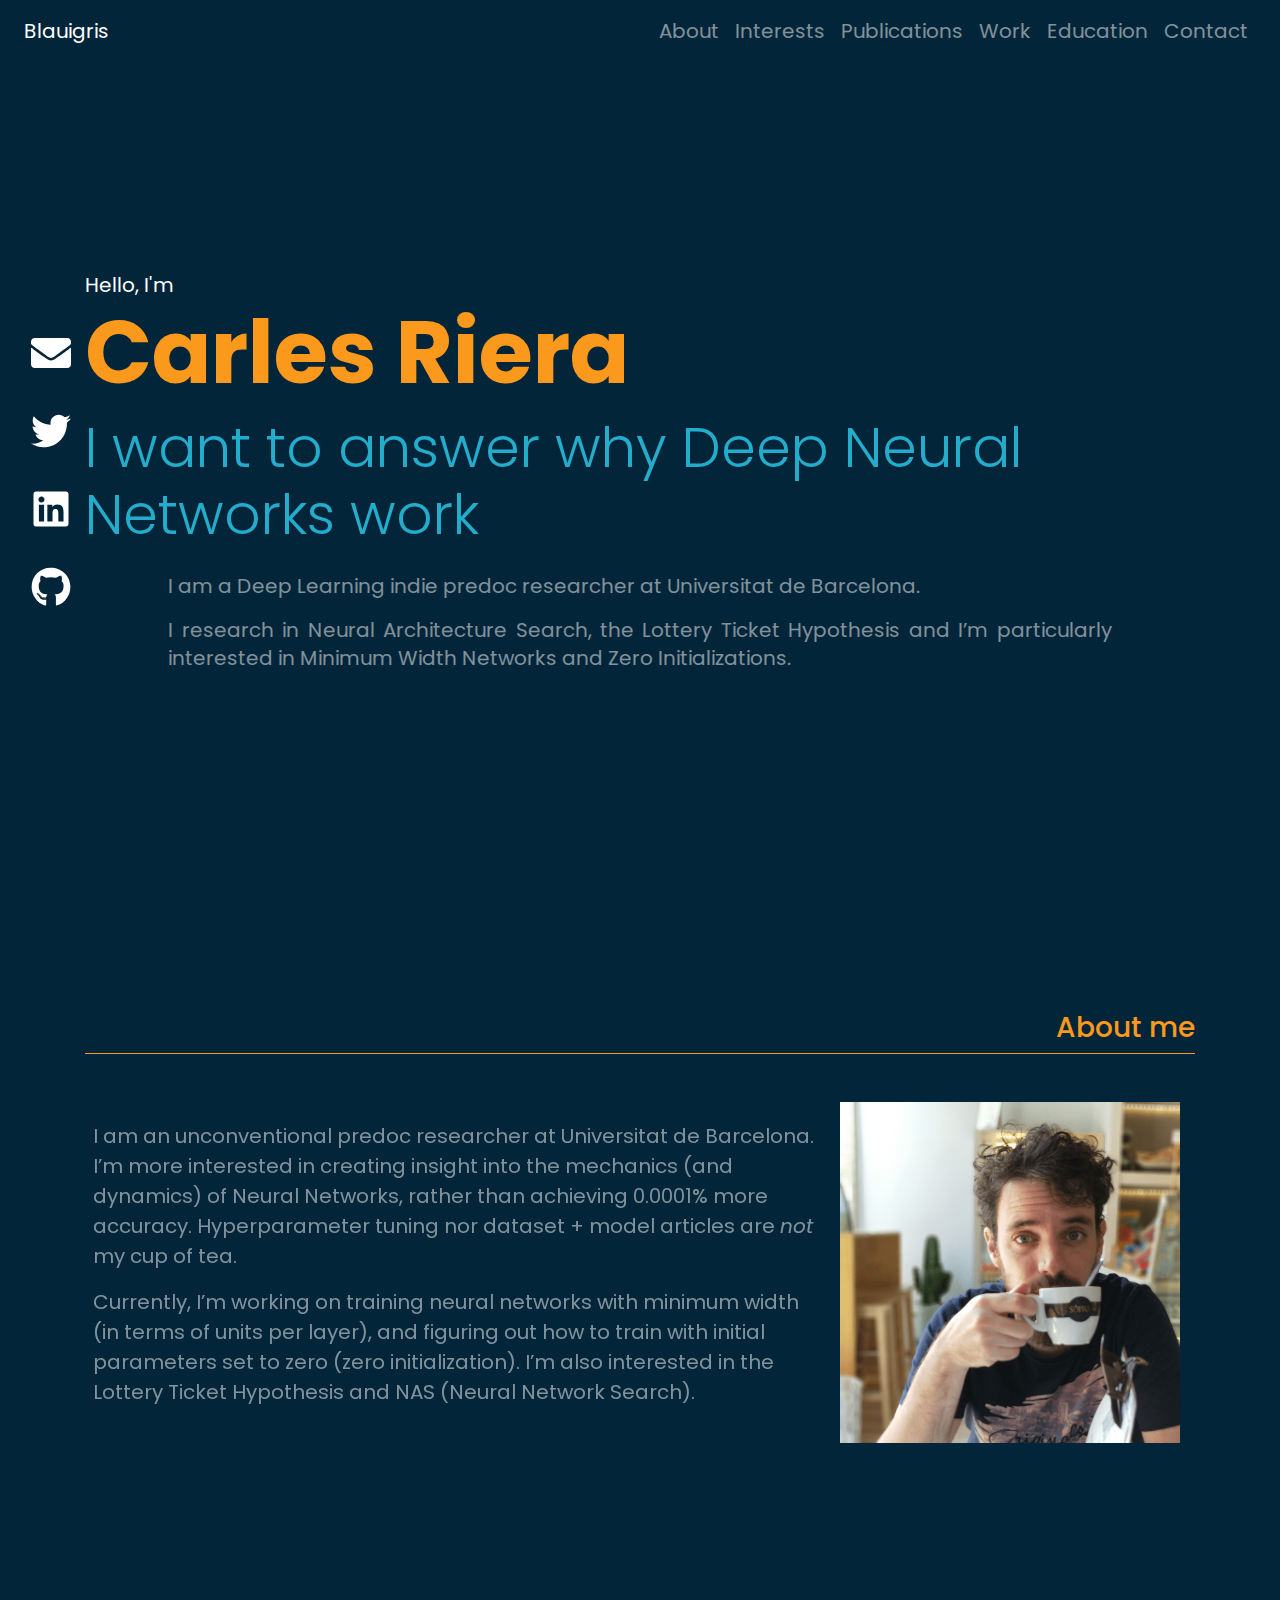
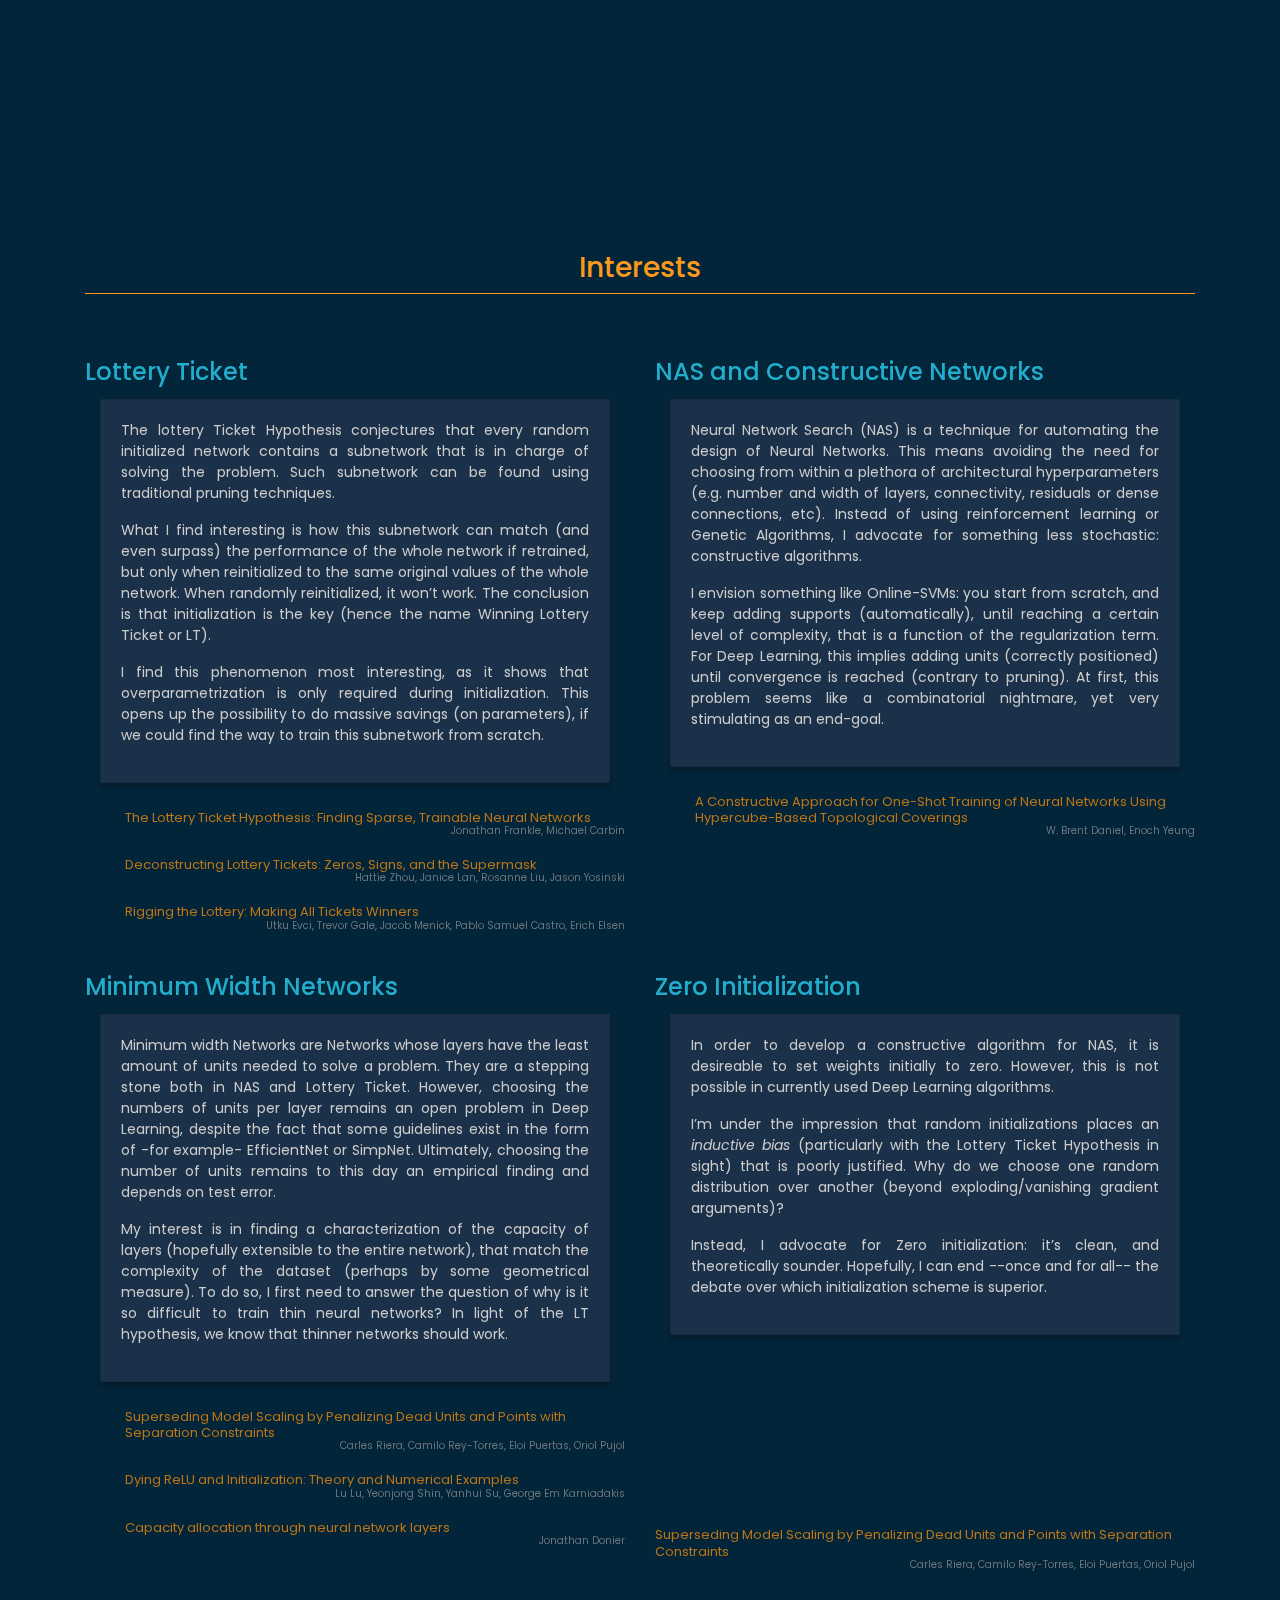
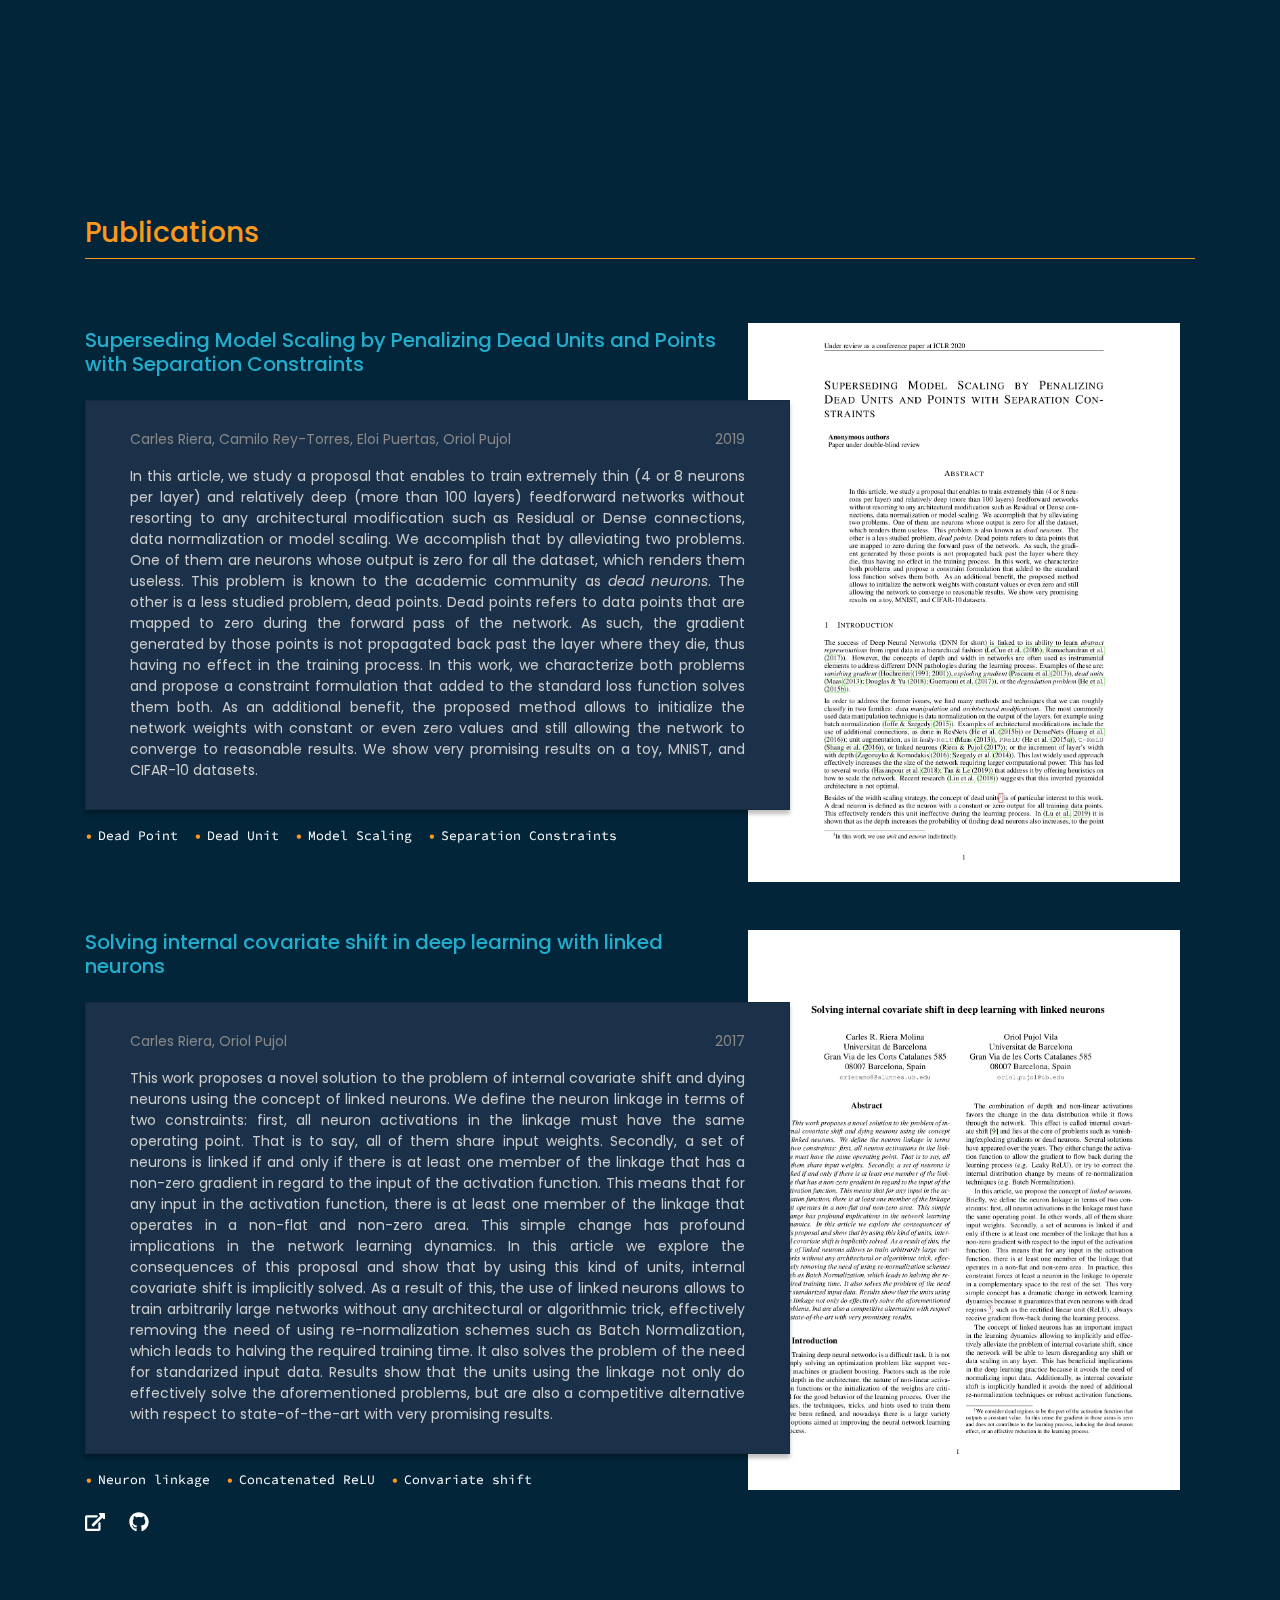
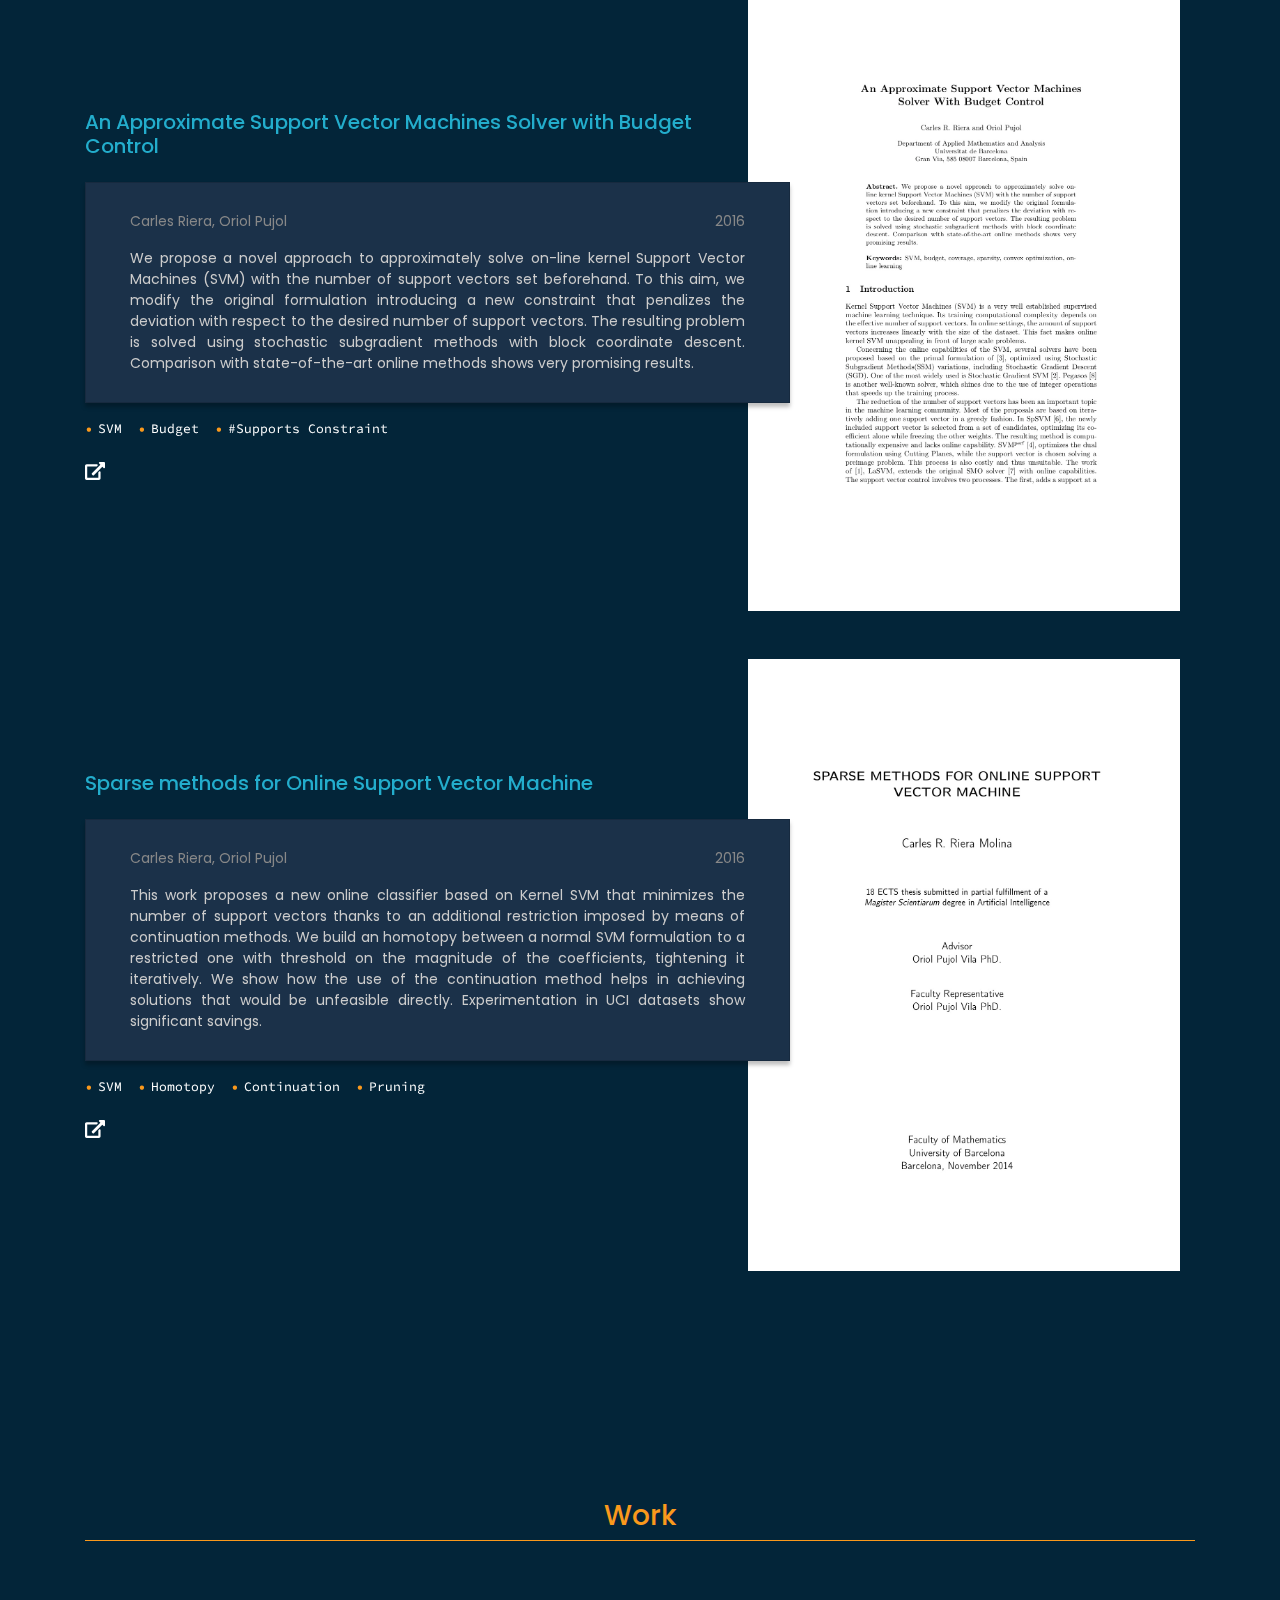
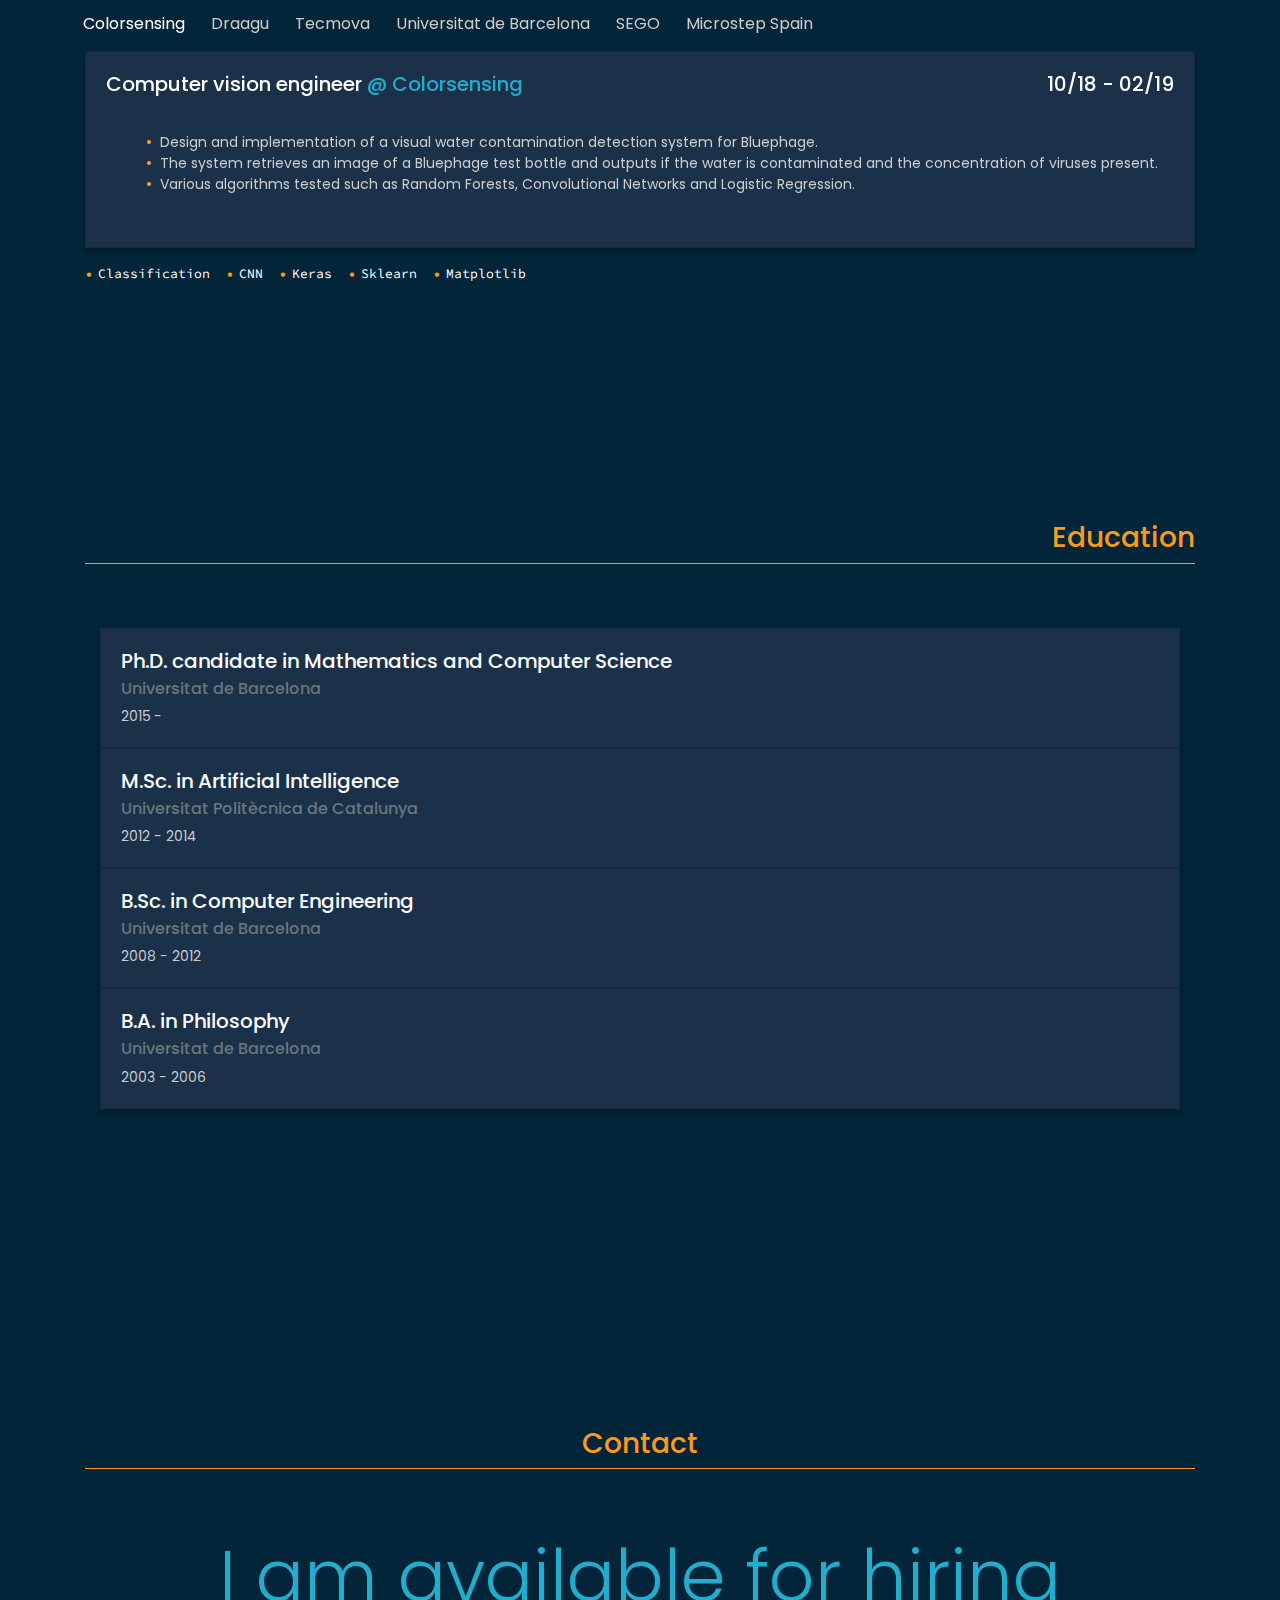
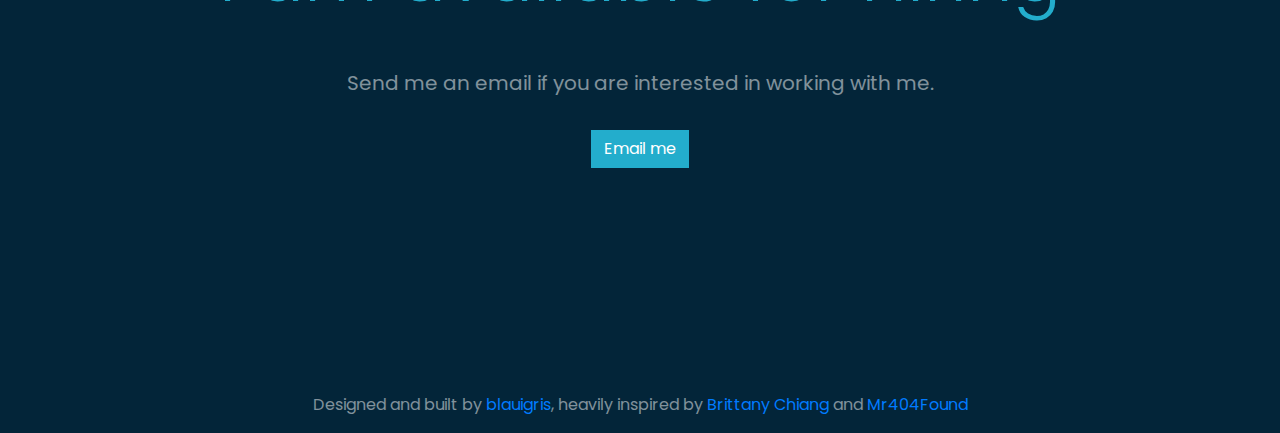
==== commit 6c2766c7: "Updates" ====
--- a/index.html
+++ b/index.html
@@ -5,7 +5,7 @@
  * Copyright 2011-2019 The Bootstrap Authors
  * Copyright 2011-2019 Twitter, Inc.
  * Licensed under MIT (https://github.com/twbs/bootstrap/blob/master/LICENSE)
- */:root{--blue:#007bff;--indigo:#6610f2;--purple:#6f42c1;--pink:#e83e8c;--red:#dc3545;--orange:#fd7e14;--yellow:#ffc107;--green:#28a745;--teal:#20c997;--cyan:#17a2b8;--white:#fff;--gray:#6c757d;--gray-dark:#343a40;--primary:#007bff;--secondary:#6c757d;--success:#28a745;--info:#17a2b8;--warning:#ffc107;--danger:#dc3545;--light:#f8f9fa;--dark:#343a40;--breakpoint-xs:0;--breakpoint-sm:576px;--breakpoint-md:768px;--breakpoint-lg:992px;--breakpoint-xl:1200px;--font-family-sans-serif:-apple-system,BlinkMacSystemFont,"Segoe UI",Roboto,"Helvetica Neue",Arial,"Noto Sans",sans-serif,"Apple Color Emoji","Segoe UI Emoji","Segoe UI Symbol","Noto Color Emoji";--font-family-monospace:SFMono-Regular,Menlo,Monaco,Consolas,"Liberation Mono","Courier New",monospace}*,:after,:before{box-sizing:border-box}html{font-family:sans-serif;line-height:1.15;-webkit-text-size-adjust:100%;-webkit-tap-highlight-color:rgba(0,0,0,0)}article,aside,figcaption,figure,footer,header,hgroup,main,nav,section{display:block}body{margin:0;font-family:-apple-system,BlinkMacSystemFont,Segoe UI,Roboto,Helvetica Neue,Arial,Noto Sans,sans-serif,Apple Color Emoji,Segoe UI Emoji,Segoe UI Symbol,Noto Color Emoji;font-size:1rem;font-weight:400;line-height:1.5;color:#212529;text-align:left;background-color:#fff}[tabindex="-1"]:focus:not(:focus-visible){outline:0!important}hr{box-sizing:content-box;height:0;overflow:visible}h1,h2,h3,h4,h5,h6{margin-top:0;margin-bottom:.5rem}p{margin-top:0;margin-bottom:1rem}abbr[data-original-title],abbr[title]{text-decoration:underline;-webkit-text-decoration:underline dotted;text-decoration:underline dotted;cursor:help;border-bottom:0;-webkit-text-decoration-skip-ink:none;text-decoration-skip-ink:none}address{font-style:normal;line-height:inherit}address,dl,ol,ul{margin-bottom:1rem}dl,ol,ul{margin-top:0}ol ol,ol ul,ul ol,ul ul{margin-bottom:0}dt{font-weight:700}dd{margin-bottom:.5rem;margin-left:0}blockquote{margin:0 0 1rem}b,strong{font-weight:bolder}small{font-size:80%}sub,sup{position:relative;font-size:75%;line-height:0;vertical-align:baseline}sub{bottom:-.25em}sup{top:-.5em}a{color:#007bff;text-decoration:none;background-color:transparent}a:hover{color:#0056b3;text-decoration:underline}a:not([href]),a:not([href]):hover{color:inherit;text-decoration:none}code,kbd,pre,samp{font-family:SFMono-Regular,Menlo,Monaco,Consolas,Liberation Mono,Courier New,monospace;font-size:1em}pre{margin-top:0;margin-bottom:1rem;overflow:auto}figure{margin:0 0 1rem}img{border-style:none}img,svg{vertical-align:middle}svg{overflow:hidden}table{border-collapse:collapse}caption{padding-top:.75rem;padding-bottom:.75rem;color:#6c757d;text-align:left;caption-side:bottom}th{text-align:inherit}label{display:inline-block;margin-bottom:.5rem}button{border-radius:0}button:focus{outline:1px dotted;outline:5px auto -webkit-focus-ring-color}button,input,optgroup,select,textarea{margin:0;font-family:inherit;font-size:inherit;line-height:inherit}button,input{overflow:visible}button,select{text-transform:none}select{word-wrap:normal}[type=button],[type=reset],[type=submit],button{-webkit-appearance:button}[type=button]:not(:disabled),[type=reset]:not(:disabled),[type=submit]:not(:disabled),button:not(:disabled){cursor:pointer}[type=button]::-moz-focus-inner,[type=reset]::-moz-focus-inner,[type=submit]::-moz-focus-inner,button::-moz-focus-inner{padding:0;border-style:none}input[type=checkbox],input[type=radio]{box-sizing:border-box;padding:0}input[type=date],input[type=datetime-local],input[type=month],input[type=time]{-webkit-appearance:listbox}textarea{overflow:auto;resize:vertical}fieldset{min-width:0;padding:0;margin:0;border:0}legend{display:block;width:100%;max-width:100%;padding:0;margin-bottom:.5rem;font-size:1.5rem;line-height:inherit;color:inherit;white-space:normal}progress{vertical-align:baseline}[type=number]::-webkit-inner-spin-button,[type=number]::-webkit-outer-spin-button{height:auto}[type=search]{outline-offset:-2px;-webkit-appearance:none}[type=search]::-webkit-search-decoration{-webkit-appearance:none}::-webkit-file-upload-button{font:inherit;-webkit-appearance:button}output{display:inline-block}summary{display:list-item;cursor:pointer}template{display:none}[hidden]{display:none!important}.h1,.h2,.h3,.h4,.h5,.h6,h1,h2,h3,h4,h5,h6{margin-bottom:.5rem;font-weight:500;line-height:1.2}.h1,h1{font-size:2.5rem}.h2,h2{font-size:2rem}.h3,h3{font-size:1.75rem}.h4,h4{font-size:1.5rem}.h5,h5{font-size:1.25rem}.h6,h6{font-size:1rem}.lead{font-size:1.25rem;font-weight:300}.display-1{font-size:6rem}.display-1,.display-2{font-weight:300;line-height:1.2}.display-2{font-size:5.5rem}.display-3{font-size:4.5rem}.display-3,.display-4{font-weight:300;line-height:1.2}.display-4{font-size:3.5rem}hr{margin-top:1rem;margin-bottom:1rem;border:0;border-top:1px solid rgba(0,0,0,.1)}.small,small{font-size:80%;font-weight:400}.mark,mark{padding:.2em;background-color:#fcf8e3}.list-inline,.list-unstyled{padding-left:0;list-style:none}.list-inline-item{display:inline-block}.list-inline-item:not(:last-child){margin-right:.5rem}.initialism{font-size:90%;text-transform:uppercase}.blockquote{margin-bottom:1rem;font-size:1.25rem}.blockquote-footer{display:block;font-size:80%;color:#6c757d}.blockquote-footer:before{content:"\2014\A0"}.img-fluid,.img-thumbnail{max-width:100%;height:auto}.img-thumbnail{padding:.25rem;background-color:#fff;border:1px solid #dee2e6;border-radius:.25rem}.figure{display:inline-block}.figure-img{margin-bottom:.5rem;line-height:1}.figure-caption{font-size:90%;color:#6c757d}code{font-size:87.5%;color:#e83e8c;word-wrap:break-word}a>code{color:inherit}kbd{padding:.2rem .4rem;font-size:87.5%;color:#fff;background-color:#212529;border-radius:.2rem}kbd kbd{padding:0;font-size:100%;font-weight:700}pre{display:block;font-size:87.5%;color:#212529}pre code{font-size:inherit;color:inherit;word-break:normal}.pre-scrollable{max-height:340px;overflow-y:scroll}.container{width:100%;padding-right:15px;padding-left:15px;margin-right:auto;margin-left:auto}@media (min-width:576px){.container{max-width:540px}}@media (min-width:768px){.container{max-width:720px}}@media (min-width:992px){.container{max-width:960px}}@media (min-width:1200px){.container{max-width:1140px}}.container-fluid,.container-lg,.container-md,.container-sm,.container-xl{width:100%;padding-right:15px;padding-left:15px;margin-right:auto;margin-left:auto}@media (min-width:576px){.container,.container-sm{max-width:540px}}@media (min-width:768px){.container,.container-md,.container-sm{max-width:720px}}@media (min-width:992px){.container,.container-lg,.container-md,.container-sm{max-width:960px}}@media (min-width:1200px){.container,.container-lg,.container-md,.container-sm,.container-xl{max-width:1140px}}.row{display:flex;flex-wrap:wrap;margin-right:-15px;margin-left:-15px}.no-gutters{margin-right:0;margin-left:0}.no-gutters>.col,.no-gutters>[class*=col-]{padding-right:0;padding-left:0}.col,.col-1,.col-2,.col-3,.col-4,.col-5,.col-6,.col-7,.col-8,.col-9,.col-10,.col-11,.col-12,.col-auto,.col-lg,.col-lg-1,.col-lg-2,.col-lg-3,.col-lg-4,.col-lg-5,.col-lg-6,.col-lg-7,.col-lg-8,.col-lg-9,.col-lg-10,.col-lg-11,.col-lg-12,.col-lg-auto,.col-md,.col-md-1,.col-md-2,.col-md-3,.col-md-4,.col-md-5,.col-md-6,.col-md-7,.col-md-8,.col-md-9,.col-md-10,.col-md-11,.col-md-12,.col-md-auto,.col-sm,.col-sm-1,.col-sm-2,.col-sm-3,.col-sm-4,.col-sm-5,.col-sm-6,.col-sm-7,.col-sm-8,.col-sm-9,.col-sm-10,.col-sm-11,.col-sm-12,.col-sm-auto,.col-xl,.col-xl-1,.col-xl-2,.col-xl-3,.col-xl-4,.col-xl-5,.col-xl-6,.col-xl-7,.col-xl-8,.col-xl-9,.col-xl-10,.col-xl-11,.col-xl-12,.col-xl-auto{position:relative;width:100%;padding-right:15px;padding-left:15px}.col{flex-basis:0;flex-grow:1;max-width:100%}.row-cols-1>*{flex:0 0 100%;max-width:100%}.row-cols-2>*{flex:0 0 50%;max-width:50%}.row-cols-3>*{flex:0 0 33.333333%;max-width:33.333333%}.row-cols-4>*{flex:0 0 25%;max-width:25%}.row-cols-5>*{flex:0 0 20%;max-width:20%}.row-cols-6>*{flex:0 0 16.666667%;max-width:16.666667%}.col-auto{flex:0 0 auto;width:auto;max-width:100%}.col-1{flex:0 0 8.333333%;max-width:8.333333%}.col-2{flex:0 0 16.666667%;max-width:16.666667%}.col-3{flex:0 0 25%;max-width:25%}.col-4{flex:0 0 33.333333%;max-width:33.333333%}.col-5{flex:0 0 41.666667%;max-width:41.666667%}.col-6{flex:0 0 50%;max-width:50%}.col-7{flex:0 0 58.333333%;max-width:58.333333%}.col-8{flex:0 0 66.666667%;max-width:66.666667%}.col-9{flex:0 0 75%;max-width:75%}.col-10{flex:0 0 83.333333%;max-width:83.333333%}.col-11{flex:0 0 91.666667%;max-width:91.666667%}.col-12{flex:0 0 100%;max-width:100%}.order-first{order:-1}.order-last{order:13}.order-0{order:0}.order-1{order:1}.order-2{order:2}.order-3{order:3}.order-4{order:4}.order-5{order:5}.order-6{order:6}.order-7{order:7}.order-8{order:8}.order-9{order:9}.order-10{order:10}.order-11{order:11}.order-12{order:12}.offset-1{margin-left:8.333333%}.offset-2{margin-left:16.666667%}.offset-3{margin-left:25%}.offset-4{margin-left:33.333333%}.offset-5{margin-left:41.666667%}.offset-6{margin-left:50%}.offset-7{margin-left:58.333333%}.offset-8{margin-left:66.666667%}.offset-9{margin-left:75%}.offset-10{margin-left:83.333333%}.offset-11{margin-left:91.666667%}@media (min-width:576px){.col-sm{flex-basis:0;flex-grow:1;max-width:100%}.row-cols-sm-1>*{flex:0 0 100%;max-width:100%}.row-cols-sm-2>*{flex:0 0 50%;max-width:50%}.row-cols-sm-3>*{flex:0 0 33.333333%;max-width:33.333333%}.row-cols-sm-4>*{flex:0 0 25%;max-width:25%}.row-cols-sm-5>*{flex:0 0 20%;max-width:20%}.row-cols-sm-6>*{flex:0 0 16.666667%;max-width:16.666667%}.col-sm-auto{flex:0 0 auto;width:auto;max-width:100%}.col-sm-1{flex:0 0 8.333333%;max-width:8.333333%}.col-sm-2{flex:0 0 16.666667%;max-width:16.666667%}.col-sm-3{flex:0 0 25%;max-width:25%}.col-sm-4{flex:0 0 33.333333%;max-width:33.333333%}.col-sm-5{flex:0 0 41.666667%;max-width:41.666667%}.col-sm-6{flex:0 0 50%;max-width:50%}.col-sm-7{flex:0 0 58.333333%;max-width:58.333333%}.col-sm-8{flex:0 0 66.666667%;max-width:66.666667%}.col-sm-9{flex:0 0 75%;max-width:75%}.col-sm-10{flex:0 0 83.333333%;max-width:83.333333%}.col-sm-11{flex:0 0 91.666667%;max-width:91.666667%}.col-sm-12{flex:0 0 100%;max-width:100%}.order-sm-first{order:-1}.order-sm-last{order:13}.order-sm-0{order:0}.order-sm-1{order:1}.order-sm-2{order:2}.order-sm-3{order:3}.order-sm-4{order:4}.order-sm-5{order:5}.order-sm-6{order:6}.order-sm-7{order:7}.order-sm-8{order:8}.order-sm-9{order:9}.order-sm-10{order:10}.order-sm-11{order:11}.order-sm-12{order:12}.offset-sm-0{margin-left:0}.offset-sm-1{margin-left:8.333333%}.offset-sm-2{margin-left:16.666667%}.offset-sm-3{margin-left:25%}.offset-sm-4{margin-left:33.333333%}.offset-sm-5{margin-left:41.666667%}.offset-sm-6{margin-left:50%}.offset-sm-7{margin-left:58.333333%}.offset-sm-8{margin-left:66.666667%}.offset-sm-9{margin-left:75%}.offset-sm-10{margin-left:83.333333%}.offset-sm-11{margin-left:91.666667%}}@media (min-width:768px){.col-md{flex-basis:0;flex-grow:1;max-width:100%}.row-cols-md-1>*{flex:0 0 100%;max-width:100%}.row-cols-md-2>*{flex:0 0 50%;max-width:50%}.row-cols-md-3>*{flex:0 0 33.333333%;max-width:33.333333%}.row-cols-md-4>*{flex:0 0 25%;max-width:25%}.row-cols-md-5>*{flex:0 0 20%;max-width:20%}.row-cols-md-6>*{flex:0 0 16.666667%;max-width:16.666667%}.col-md-auto{flex:0 0 auto;width:auto;max-width:100%}.col-md-1{flex:0 0 8.333333%;max-width:8.333333%}.col-md-2{flex:0 0 16.666667%;max-width:16.666667%}.col-md-3{flex:0 0 25%;max-width:25%}.col-md-4{flex:0 0 33.333333%;max-width:33.333333%}.col-md-5{flex:0 0 41.666667%;max-width:41.666667%}.col-md-6{flex:0 0 50%;max-width:50%}.col-md-7{flex:0 0 58.333333%;max-width:58.333333%}.col-md-8{flex:0 0 66.666667%;max-width:66.666667%}.col-md-9{flex:0 0 75%;max-width:75%}.col-md-10{flex:0 0 83.333333%;max-width:83.333333%}.col-md-11{flex:0 0 91.666667%;max-width:91.666667%}.col-md-12{flex:0 0 100%;max-width:100%}.order-md-first{order:-1}.order-md-last{order:13}.order-md-0{order:0}.order-md-1{order:1}.order-md-2{order:2}.order-md-3{order:3}.order-md-4{order:4}.order-md-5{order:5}.order-md-6{order:6}.order-md-7{order:7}.order-md-8{order:8}.order-md-9{order:9}.order-md-10{order:10}.order-md-11{order:11}.order-md-12{order:12}.offset-md-0{margin-left:0}.offset-md-1{margin-left:8.333333%}.offset-md-2{margin-left:16.666667%}.offset-md-3{margin-left:25%}.offset-md-4{margin-left:33.333333%}.offset-md-5{margin-left:41.666667%}.offset-md-6{margin-left:50%}.offset-md-7{margin-left:58.333333%}.offset-md-8{margin-left:66.666667%}.offset-md-9{margin-left:75%}.offset-md-10{margin-left:83.333333%}.offset-md-11{margin-left:91.666667%}}@media (min-width:992px){.col-lg{flex-basis:0;flex-grow:1;max-width:100%}.row-cols-lg-1>*{flex:0 0 100%;max-width:100%}.row-cols-lg-2>*{flex:0 0 50%;max-width:50%}.row-cols-lg-3>*{flex:0 0 33.333333%;max-width:33.333333%}.row-cols-lg-4>*{flex:0 0 25%;max-width:25%}.row-cols-lg-5>*{flex:0 0 20%;max-width:20%}.row-cols-lg-6>*{flex:0 0 16.666667%;max-width:16.666667%}.col-lg-auto{flex:0 0 auto;width:auto;max-width:100%}.col-lg-1{flex:0 0 8.333333%;max-width:8.333333%}.col-lg-2{flex:0 0 16.666667%;max-width:16.666667%}.col-lg-3{flex:0 0 25%;max-width:25%}.col-lg-4{flex:0 0 33.333333%;max-width:33.333333%}.col-lg-5{flex:0 0 41.666667%;max-width:41.666667%}.col-lg-6{flex:0 0 50%;max-width:50%}.col-lg-7{flex:0 0 58.333333%;max-width:58.333333%}.col-lg-8{flex:0 0 66.666667%;max-width:66.666667%}.col-lg-9{flex:0 0 75%;max-width:75%}.col-lg-10{flex:0 0 83.333333%;max-width:83.333333%}.col-lg-11{flex:0 0 91.666667%;max-width:91.666667%}.col-lg-12{flex:0 0 100%;max-width:100%}.order-lg-first{order:-1}.order-lg-last{order:13}.order-lg-0{order:0}.order-lg-1{order:1}.order-lg-2{order:2}.order-lg-3{order:3}.order-lg-4{order:4}.order-lg-5{order:5}.order-lg-6{order:6}.order-lg-7{order:7}.order-lg-8{order:8}.order-lg-9{order:9}.order-lg-10{order:10}.order-lg-11{order:11}.order-lg-12{order:12}.offset-lg-0{margin-left:0}.offset-lg-1{margin-left:8.333333%}.offset-lg-2{margin-left:16.666667%}.offset-lg-3{margin-left:25%}.offset-lg-4{margin-left:33.333333%}.offset-lg-5{margin-left:41.666667%}.offset-lg-6{margin-left:50%}.offset-lg-7{margin-left:58.333333%}.offset-lg-8{margin-left:66.666667%}.offset-lg-9{margin-left:75%}.offset-lg-10{margin-left:83.333333%}.offset-lg-11{margin-left:91.666667%}}@media (min-width:1200px){.col-xl{flex-basis:0;flex-grow:1;max-width:100%}.row-cols-xl-1>*{flex:0 0 100%;max-width:100%}.row-cols-xl-2>*{flex:0 0 50%;max-width:50%}.row-cols-xl-3>*{flex:0 0 33.333333%;max-width:33.333333%}.row-cols-xl-4>*{flex:0 0 25%;max-width:25%}.row-cols-xl-5>*{flex:0 0 20%;max-width:20%}.row-cols-xl-6>*{flex:0 0 16.666667%;max-width:16.666667%}.col-xl-auto{flex:0 0 auto;width:auto;max-width:100%}.col-xl-1{flex:0 0 8.333333%;max-width:8.333333%}.col-xl-2{flex:0 0 16.666667%;max-width:16.666667%}.col-xl-3{flex:0 0 25%;max-width:25%}.col-xl-4{flex:0 0 33.333333%;max-width:33.333333%}.col-xl-5{flex:0 0 41.666667%;max-width:41.666667%}.col-xl-6{flex:0 0 50%;max-width:50%}.col-xl-7{flex:0 0 58.333333%;max-width:58.333333%}.col-xl-8{flex:0 0 66.666667%;max-width:66.666667%}.col-xl-9{flex:0 0 75%;max-width:75%}.col-xl-10{flex:0 0 83.333333%;max-width:83.333333%}.col-xl-11{flex:0 0 91.666667%;max-width:91.666667%}.col-xl-12{flex:0 0 100%;max-width:100%}.order-xl-first{order:-1}.order-xl-last{order:13}.order-xl-0{order:0}.order-xl-1{order:1}.order-xl-2{order:2}.order-xl-3{order:3}.order-xl-4{order:4}.order-xl-5{order:5}.order-xl-6{order:6}.order-xl-7{order:7}.order-xl-8{order:8}.order-xl-9{order:9}.order-xl-10{order:10}.order-xl-11{order:11}.order-xl-12{order:12}.offset-xl-0{margin-left:0}.offset-xl-1{margin-left:8.333333%}.offset-xl-2{margin-left:16.666667%}.offset-xl-3{margin-left:25%}.offset-xl-4{margin-left:33.333333%}.offset-xl-5{margin-left:41.666667%}.offset-xl-6{margin-left:50%}.offset-xl-7{margin-left:58.333333%}.offset-xl-8{margin-left:66.666667%}.offset-xl-9{margin-left:75%}.offset-xl-10{margin-left:83.333333%}.offset-xl-11{margin-left:91.666667%}}.table{width:100%;margin-bottom:1rem;color:#212529}.table td,.table th{padding:.75rem;vertical-align:top;border-top:1px solid #dee2e6}.table thead th{vertical-align:bottom;border-bottom:2px solid #dee2e6}.table tbody+tbody{border-top:2px solid #dee2e6}.table-sm td,.table-sm th{padding:.3rem}.table-bordered,.table-bordered td,.table-bordered th{border:1px solid #dee2e6}.table-bordered thead td,.table-bordered thead th{border-bottom-width:2px}.table-borderless tbody+tbody,.table-borderless td,.table-borderless th,.table-borderless thead th{border:0}.table-striped tbody tr:nth-of-type(odd){background-color:rgba(0,0,0,.05)}.table-hover tbody tr:hover{color:#212529;background-color:rgba(0,0,0,.075)}.table-primary,.table-primary>td,.table-primary>th{background-color:#b8daff}.table-primary tbody+tbody,.table-primary td,.table-primary th,.table-primary thead th{border-color:#7abaff}.table-hover .table-primary:hover,.table-hover .table-primary:hover>td,.table-hover .table-primary:hover>th{background-color:#9fcdff}.table-secondary,.table-secondary>td,.table-secondary>th{background-color:#d6d8db}.table-secondary tbody+tbody,.table-secondary td,.table-secondary th,.table-secondary thead th{border-color:#b3b7bb}.table-hover .table-secondary:hover,.table-hover .table-secondary:hover>td,.table-hover .table-secondary:hover>th{background-color:#c8cbcf}.table-success,.table-success>td,.table-success>th{background-color:#c3e6cb}.table-success tbody+tbody,.table-success td,.table-success th,.table-success thead th{border-color:#8fd19e}.table-hover .table-success:hover,.table-hover .table-success:hover>td,.table-hover .table-success:hover>th{background-color:#b1dfbb}.table-info,.table-info>td,.table-info>th{background-color:#bee5eb}.table-info tbody+tbody,.table-info td,.table-info th,.table-info thead th{border-color:#86cfda}.table-hover .table-info:hover,.table-hover .table-info:hover>td,.table-hover .table-info:hover>th{background-color:#abdde5}.table-warning,.table-warning>td,.table-warning>th{background-color:#ffeeba}.table-warning tbody+tbody,.table-warning td,.table-warning th,.table-warning thead th{border-color:#ffdf7e}.table-hover .table-warning:hover,.table-hover .table-warning:hover>td,.table-hover .table-warning:hover>th{background-color:#ffe8a1}.table-danger,.table-danger>td,.table-danger>th{background-color:#f5c6cb}.table-danger tbody+tbody,.table-danger td,.table-danger th,.table-danger thead th{border-color:#ed969e}.table-hover .table-danger:hover,.table-hover .table-danger:hover>td,.table-hover .table-danger:hover>th{background-color:#f1b0b7}.table-light,.table-light>td,.table-light>th{background-color:#fdfdfe}.table-light tbody+tbody,.table-light td,.table-light th,.table-light thead th{border-color:#fbfcfc}.table-hover .table-light:hover,.table-hover .table-light:hover>td,.table-hover .table-light:hover>th{background-color:#ececf6}.table-dark,.table-dark>td,.table-dark>th{background-color:#c6c8ca}.table-dark tbody+tbody,.table-dark td,.table-dark th,.table-dark thead th{border-color:#95999c}.table-hover .table-dark:hover,.table-hover .table-dark:hover>td,.table-hover .table-dark:hover>th{background-color:#b9bbbe}.table-active,.table-active>td,.table-active>th,.table-hover .table-active:hover,.table-hover .table-active:hover>td,.table-hover .table-active:hover>th{background-color:rgba(0,0,0,.075)}.table .thead-dark th{color:#fff;background-color:#343a40;border-color:#454d55}.table .thead-light th{color:#495057;background-color:#e9ecef;border-color:#dee2e6}.table-dark{color:#fff;background-color:#343a40}.table-dark td,.table-dark th,.table-dark thead th{border-color:#454d55}.table-dark.table-bordered{border:0}.table-dark.table-striped tbody tr:nth-of-type(odd){background-color:hsla(0,0%,100%,.05)}.table-dark.table-hover tbody tr:hover{color:#fff;background-color:hsla(0,0%,100%,.075)}@media (max-width:575.98px){.table-responsive-sm{display:block;width:100%;overflow-x:auto;-webkit-overflow-scrolling:touch}.table-responsive-sm>.table-bordered{border:0}}@media (max-width:767.98px){.table-responsive-md{display:block;width:100%;overflow-x:auto;-webkit-overflow-scrolling:touch}.table-responsive-md>.table-bordered{border:0}}@media (max-width:991.98px){.table-responsive-lg{display:block;width:100%;overflow-x:auto;-webkit-overflow-scrolling:touch}.table-responsive-lg>.table-bordered{border:0}}@media (max-width:1199.98px){.table-responsive-xl{display:block;width:100%;overflow-x:auto;-webkit-overflow-scrolling:touch}.table-responsive-xl>.table-bordered{border:0}}.table-responsive{display:block;width:100%;overflow-x:auto;-webkit-overflow-scrolling:touch}.table-responsive>.table-bordered{border:0}.form-control{display:block;width:100%;height:calc(1.5em + .75rem + 2px);padding:.375rem .75rem;font-size:1rem;font-weight:400;line-height:1.5;color:#495057;background-color:#fff;background-clip:padding-box;border:1px solid #ced4da;border-radius:.25rem;-webkit-transition:border-color .15s ease-in-out,box-shadow .15s ease-in-out;transition:border-color .15s ease-in-out,box-shadow .15s ease-in-out}@media (prefers-reduced-motion:reduce){.form-control{-webkit-transition:none;transition:none}}.form-control::-ms-expand{background-color:transparent;border:0}.form-control:-moz-focusring{color:transparent;text-shadow:0 0 0 #495057}.form-control:focus{color:#495057;background-color:#fff;border-color:#80bdff;outline:0;box-shadow:0 0 0 .2rem rgba(0,123,255,.25)}.form-control::-webkit-input-placeholder{color:#6c757d;opacity:1}.form-control:-ms-input-placeholder{color:#6c757d;opacity:1}.form-control::-ms-input-placeholder{color:#6c757d;opacity:1}.form-control::placeholder{color:#6c757d;opacity:1}.form-control:disabled,.form-control[readonly]{background-color:#e9ecef;opacity:1}select.form-control:focus::-ms-value{color:#495057;background-color:#fff}.form-control-file,.form-control-range{display:block;width:100%}.col-form-label{padding-top:calc(.375rem + 1px);padding-bottom:calc(.375rem + 1px);margin-bottom:0;font-size:inherit;line-height:1.5}.col-form-label-lg{padding-top:calc(.5rem + 1px);padding-bottom:calc(.5rem + 1px);font-size:1.25rem;line-height:1.5}.col-form-label-sm{padding-top:calc(.25rem + 1px);padding-bottom:calc(.25rem + 1px);font-size:.875rem;line-height:1.5}.form-control-plaintext{display:block;width:100%;padding:.375rem 0;margin-bottom:0;font-size:1rem;line-height:1.5;color:#212529;background-color:transparent;border:solid transparent;border-width:1px 0}.form-control-plaintext.form-control-lg,.form-control-plaintext.form-control-sm{padding-right:0;padding-left:0}.form-control-sm{height:calc(1.5em + .5rem + 2px);padding:.25rem .5rem;font-size:.875rem;line-height:1.5;border-radius:.2rem}.form-control-lg{height:calc(1.5em + 1rem + 2px);padding:.5rem 1rem;font-size:1.25rem;line-height:1.5;border-radius:.3rem}select.form-control[multiple],select.form-control[size],textarea.form-control{height:auto}.form-group{margin-bottom:1rem}.form-text{display:block;margin-top:.25rem}.form-row{display:flex;flex-wrap:wrap;margin-right:-5px;margin-left:-5px}.form-row>.col,.form-row>[class*=col-]{padding-right:5px;padding-left:5px}.form-check{position:relative;display:block;padding-left:1.25rem}.form-check-input{position:absolute;margin-top:.3rem;margin-left:-1.25rem}.form-check-input:disabled~.form-check-label,.form-check-input[disabled]~.form-check-label{color:#6c757d}.form-check-label{margin-bottom:0}.form-check-inline{display:inline-flex;align-items:center;padding-left:0;margin-right:.75rem}.form-check-inline .form-check-input{position:static;margin-top:0;margin-right:.3125rem;margin-left:0}.valid-feedback{display:none;width:100%;margin-top:.25rem;font-size:80%;color:#28a745}.valid-tooltip{position:absolute;top:100%;z-index:5;display:none;max-width:100%;padding:.25rem .5rem;margin-top:.1rem;font-size:.875rem;line-height:1.5;color:#fff;background-color:rgba(40,167,69,.9);border-radius:.25rem}.is-valid~.valid-feedback,.is-valid~.valid-tooltip,.was-validated :valid~.valid-feedback,.was-validated :valid~.valid-tooltip{display:block}.form-control.is-valid,.was-validated .form-control:valid{border-color:#28a745;padding-right:calc(1.5em + .75rem);background-image:url("data:image/svg+xml;charset=utf-8,%3Csvg xmlns='http://www.w3.org/2000/svg' width='8' height='8' viewBox='0 0 8 8'%3E%3Cpath fill='%2328a745' d='M2.3 6.73L.6 4.53c-.4-1.04.46-1.4 1.1-.8l1.1 1.4 3.4-3.8c.6-.63 1.6-.27 1.2.7l-4 4.6c-.43.5-.8.4-1.1.1z'/%3E%3C/svg%3E");background-repeat:no-repeat;background-position:right calc(.375em + .1875rem) center;background-size:calc(.75em + .375rem) calc(.75em + .375rem)}.form-control.is-valid:focus,.was-validated .form-control:valid:focus{border-color:#28a745;box-shadow:0 0 0 .2rem rgba(40,167,69,.25)}.was-validated textarea.form-control:valid,textarea.form-control.is-valid{padding-right:calc(1.5em + .75rem);background-position:top calc(.375em + .1875rem) right calc(.375em + .1875rem)}.custom-select.is-valid,.was-validated .custom-select:valid{border-color:#28a745;padding-right:calc(.75em + 2.3125rem);background:url("data:image/svg+xml;charset=utf-8,%3Csvg xmlns='http://www.w3.org/2000/svg' width='4' height='5' viewBox='0 0 4 5'%3E%3Cpath fill='%23343a40' d='M2 0L0 2h4zm0 5L0 3h4z'/%3E%3C/svg%3E") no-repeat right .75rem center/8px 10px,url("data:image/svg+xml;charset=utf-8,%3Csvg xmlns='http://www.w3.org/2000/svg' width='8' height='8' viewBox='0 0 8 8'%3E%3Cpath fill='%2328a745' d='M2.3 6.73L.6 4.53c-.4-1.04.46-1.4 1.1-.8l1.1 1.4 3.4-3.8c.6-.63 1.6-.27 1.2.7l-4 4.6c-.43.5-.8.4-1.1.1z'/%3E%3C/svg%3E") #fff no-repeat center right 1.75rem/calc(.75em + .375rem) calc(.75em + .375rem)}.custom-select.is-valid:focus,.was-validated .custom-select:valid:focus{border-color:#28a745;box-shadow:0 0 0 .2rem rgba(40,167,69,.25)}.form-check-input.is-valid~.form-check-label,.was-validated .form-check-input:valid~.form-check-label{color:#28a745}.form-check-input.is-valid~.valid-feedback,.form-check-input.is-valid~.valid-tooltip,.was-validated .form-check-input:valid~.valid-feedback,.was-validated .form-check-input:valid~.valid-tooltip{display:block}.custom-control-input.is-valid~.custom-control-label,.was-validated .custom-control-input:valid~.custom-control-label{color:#28a745}.custom-control-input.is-valid~.custom-control-label:before,.was-validated .custom-control-input:valid~.custom-control-label:before{border-color:#28a745}.custom-control-input.is-valid:checked~.custom-control-label:before,.was-validated .custom-control-input:valid:checked~.custom-control-label:before{border-color:#34ce57;background-color:#34ce57}.custom-control-input.is-valid:focus~.custom-control-label:before,.was-validated .custom-control-input:valid:focus~.custom-control-label:before{box-shadow:0 0 0 .2rem rgba(40,167,69,.25)}.custom-control-input.is-valid:focus:not(:checked)~.custom-control-label:before,.custom-file-input.is-valid~.custom-file-label,.was-validated .custom-control-input:valid:focus:not(:checked)~.custom-control-label:before,.was-validated .custom-file-input:valid~.custom-file-label{border-color:#28a745}.custom-file-input.is-valid:focus~.custom-file-label,.was-validated .custom-file-input:valid:focus~.custom-file-label{border-color:#28a745;box-shadow:0 0 0 .2rem rgba(40,167,69,.25)}.invalid-feedback{display:none;width:100%;margin-top:.25rem;font-size:80%;color:#dc3545}.invalid-tooltip{position:absolute;top:100%;z-index:5;display:none;max-width:100%;padding:.25rem .5rem;margin-top:.1rem;font-size:.875rem;line-height:1.5;color:#fff;background-color:rgba(220,53,69,.9);border-radius:.25rem}.is-invalid~.invalid-feedback,.is-invalid~.invalid-tooltip,.was-validated :invalid~.invalid-feedback,.was-validated :invalid~.invalid-tooltip{display:block}.form-control.is-invalid,.was-validated .form-control:invalid{border-color:#dc3545;padding-right:calc(1.5em + .75rem);background-image:url("data:image/svg+xml;charset=utf-8,%3Csvg xmlns='http://www.w3.org/2000/svg' width='12' height='12' fill='none' stroke='%23dc3545' viewBox='0 0 12 12'%3E%3Ccircle cx='6' cy='6' r='4.5'/%3E%3Cpath stroke-linejoin='round' d='M5.8 3.6h.4L6 6.5z'/%3E%3Ccircle cx='6' cy='8.2' r='.6' fill='%23dc3545' stroke='none'/%3E%3C/svg%3E");background-repeat:no-repeat;background-position:right calc(.375em + .1875rem) center;background-size:calc(.75em + .375rem) calc(.75em + .375rem)}.form-control.is-invalid:focus,.was-validated .form-control:invalid:focus{border-color:#dc3545;box-shadow:0 0 0 .2rem rgba(220,53,69,.25)}.was-validated textarea.form-control:invalid,textarea.form-control.is-invalid{padding-right:calc(1.5em + .75rem);background-position:top calc(.375em + .1875rem) right calc(.375em + .1875rem)}.custom-select.is-invalid,.was-validated .custom-select:invalid{border-color:#dc3545;padding-right:calc(.75em + 2.3125rem);background:url("data:image/svg+xml;charset=utf-8,%3Csvg xmlns='http://www.w3.org/2000/svg' width='4' height='5' viewBox='0 0 4 5'%3E%3Cpath fill='%23343a40' d='M2 0L0 2h4zm0 5L0 3h4z'/%3E%3C/svg%3E") no-repeat right .75rem center/8px 10px,url("data:image/svg+xml;charset=utf-8,%3Csvg xmlns='http://www.w3.org/2000/svg' width='12' height='12' fill='none' stroke='%23dc3545' viewBox='0 0 12 12'%3E%3Ccircle cx='6' cy='6' r='4.5'/%3E%3Cpath stroke-linejoin='round' d='M5.8 3.6h.4L6 6.5z'/%3E%3Ccircle cx='6' cy='8.2' r='.6' fill='%23dc3545' stroke='none'/%3E%3C/svg%3E") #fff no-repeat center right 1.75rem/calc(.75em + .375rem) calc(.75em + .375rem)}.custom-select.is-invalid:focus,.was-validated .custom-select:invalid:focus{border-color:#dc3545;box-shadow:0 0 0 .2rem rgba(220,53,69,.25)}.form-check-input.is-invalid~.form-check-label,.was-validated .form-check-input:invalid~.form-check-label{color:#dc3545}.form-check-input.is-invalid~.invalid-feedback,.form-check-input.is-invalid~.invalid-tooltip,.was-validated .form-check-input:invalid~.invalid-feedback,.was-validated .form-check-input:invalid~.invalid-tooltip{display:block}.custom-control-input.is-invalid~.custom-control-label,.was-validated .custom-control-input:invalid~.custom-control-label{color:#dc3545}.custom-control-input.is-invalid~.custom-control-label:before,.was-validated .custom-control-input:invalid~.custom-control-label:before{border-color:#dc3545}.custom-control-input.is-invalid:checked~.custom-control-label:before,.was-validated .custom-control-input:invalid:checked~.custom-control-label:before{border-color:#e4606d;background-color:#e4606d}.custom-control-input.is-invalid:focus~.custom-control-label:before,.was-validated .custom-control-input:invalid:focus~.custom-control-label:before{box-shadow:0 0 0 .2rem rgba(220,53,69,.25)}.custom-control-input.is-invalid:focus:not(:checked)~.custom-control-label:before,.custom-file-input.is-invalid~.custom-file-label,.was-validated .custom-control-input:invalid:focus:not(:checked)~.custom-control-label:before,.was-validated .custom-file-input:invalid~.custom-file-label{border-color:#dc3545}.custom-file-input.is-invalid:focus~.custom-file-label,.was-validated .custom-file-input:invalid:focus~.custom-file-label{border-color:#dc3545;box-shadow:0 0 0 .2rem rgba(220,53,69,.25)}.form-inline{display:flex;flex-flow:row wrap;align-items:center}.form-inline .form-check{width:100%}@media (min-width:576px){.form-inline label{justify-content:center}.form-inline .form-group,.form-inline label{display:flex;align-items:center;margin-bottom:0}.form-inline .form-group{flex:0 0 auto;flex-flow:row wrap}.form-inline .form-control{display:inline-block;width:auto;vertical-align:middle}.form-inline .form-control-plaintext{display:inline-block}.form-inline .custom-select,.form-inline .input-group{width:auto}.form-inline .form-check{display:flex;align-items:center;justify-content:center;width:auto;padding-left:0}.form-inline .form-check-input{position:relative;flex-shrink:0;margin-top:0;margin-right:.25rem;margin-left:0}.form-inline .custom-control{align-items:center;justify-content:center}.form-inline .custom-control-label{margin-bottom:0}}.btn{display:inline-block;font-weight:400;color:#212529;text-align:center;vertical-align:middle;cursor:pointer;-webkit-user-select:none;-ms-user-select:none;user-select:none;background-color:transparent;border:1px solid transparent;padding:.375rem .75rem;font-size:1rem;line-height:1.5;border-radius:.25rem;-webkit-transition:color .15s ease-in-out,background-color .15s ease-in-out,border-color .15s ease-in-out,box-shadow .15s ease-in-out;transition:color .15s ease-in-out,background-color .15s ease-in-out,border-color .15s ease-in-out,box-shadow .15s ease-in-out}@media (prefers-reduced-motion:reduce){.btn{-webkit-transition:none;transition:none}}.btn:hover{color:#212529;text-decoration:none}.btn.focus,.btn:focus{outline:0;box-shadow:0 0 0 .2rem rgba(0,123,255,.25)}.btn.disabled,.btn:disabled{opacity:.65}a.btn.disabled,fieldset:disabled a.btn{pointer-events:none}.btn-primary{color:#fff;background-color:#007bff;border-color:#007bff}.btn-primary.focus,.btn-primary:focus,.btn-primary:hover{color:#fff;background-color:#0069d9;border-color:#0062cc}.btn-primary.focus,.btn-primary:focus{box-shadow:0 0 0 .2rem rgba(38,143,255,.5)}.btn-primary.disabled,.btn-primary:disabled{color:#fff;background-color:#007bff;border-color:#007bff}.btn-primary:not(:disabled):not(.disabled).active,.btn-primary:not(:disabled):not(.disabled):active,.show>.btn-primary.dropdown-toggle{color:#fff;background-color:#0062cc;border-color:#005cbf}.btn-primary:not(:disabled):not(.disabled).active:focus,.btn-primary:not(:disabled):not(.disabled):active:focus,.show>.btn-primary.dropdown-toggle:focus{box-shadow:0 0 0 .2rem rgba(38,143,255,.5)}.btn-secondary{color:#fff;background-color:#6c757d;border-color:#6c757d}.btn-secondary.focus,.btn-secondary:focus,.btn-secondary:hover{color:#fff;background-color:#5a6268;border-color:#545b62}.btn-secondary.focus,.btn-secondary:focus{box-shadow:0 0 0 .2rem rgba(130,138,145,.5)}.btn-secondary.disabled,.btn-secondary:disabled{color:#fff;background-color:#6c757d;border-color:#6c757d}.btn-secondary:not(:disabled):not(.disabled).active,.btn-secondary:not(:disabled):not(.disabled):active,.show>.btn-secondary.dropdown-toggle{color:#fff;background-color:#545b62;border-color:#4e555b}.btn-secondary:not(:disabled):not(.disabled).active:focus,.btn-secondary:not(:disabled):not(.disabled):active:focus,.show>.btn-secondary.dropdown-toggle:focus{box-shadow:0 0 0 .2rem rgba(130,138,145,.5)}.btn-success{color:#fff;background-color:#28a745;border-color:#28a745}.btn-success.focus,.btn-success:focus,.btn-success:hover{color:#fff;background-color:#218838;border-color:#1e7e34}.btn-success.focus,.btn-success:focus{box-shadow:0 0 0 .2rem rgba(72,180,97,.5)}.btn-success.disabled,.btn-success:disabled{color:#fff;background-color:#28a745;border-color:#28a745}.btn-success:not(:disabled):not(.disabled).active,.btn-success:not(:disabled):not(.disabled):active,.show>.btn-success.dropdown-toggle{color:#fff;background-color:#1e7e34;border-color:#1c7430}.btn-success:not(:disabled):not(.disabled).active:focus,.btn-success:not(:disabled):not(.disabled):active:focus,.show>.btn-success.dropdown-toggle:focus{box-shadow:0 0 0 .2rem rgba(72,180,97,.5)}.btn-info{color:#fff;background-color:#17a2b8;border-color:#17a2b8}.btn-info.focus,.btn-info:focus,.btn-info:hover{color:#fff;background-color:#138496;border-color:#117a8b}.btn-info.focus,.btn-info:focus{box-shadow:0 0 0 .2rem rgba(58,176,195,.5)}.btn-info.disabled,.btn-info:disabled{color:#fff;background-color:#17a2b8;border-color:#17a2b8}.btn-info:not(:disabled):not(.disabled).active,.btn-info:not(:disabled):not(.disabled):active,.show>.btn-info.dropdown-toggle{color:#fff;background-color:#117a8b;border-color:#10707f}.btn-info:not(:disabled):not(.disabled).active:focus,.btn-info:not(:disabled):not(.disabled):active:focus,.show>.btn-info.dropdown-toggle:focus{box-shadow:0 0 0 .2rem rgba(58,176,195,.5)}.btn-warning{color:#212529;background-color:#ffc107;border-color:#ffc107}.btn-warning.focus,.btn-warning:focus,.btn-warning:hover{color:#212529;background-color:#e0a800;border-color:#d39e00}.btn-warning.focus,.btn-warning:focus{box-shadow:0 0 0 .2rem rgba(222,170,12,.5)}.btn-warning.disabled,.btn-warning:disabled{color:#212529;background-color:#ffc107;border-color:#ffc107}.btn-warning:not(:disabled):not(.disabled).active,.btn-warning:not(:disabled):not(.disabled):active,.show>.btn-warning.dropdown-toggle{color:#212529;background-color:#d39e00;border-color:#c69500}.btn-warning:not(:disabled):not(.disabled).active:focus,.btn-warning:not(:disabled):not(.disabled):active:focus,.show>.btn-warning.dropdown-toggle:focus{box-shadow:0 0 0 .2rem rgba(222,170,12,.5)}.btn-danger{color:#fff;background-color:#dc3545;border-color:#dc3545}.btn-danger.focus,.btn-danger:focus,.btn-danger:hover{color:#fff;background-color:#c82333;border-color:#bd2130}.btn-danger.focus,.btn-danger:focus{box-shadow:0 0 0 .2rem rgba(225,83,97,.5)}.btn-danger.disabled,.btn-danger:disabled{color:#fff;background-color:#dc3545;border-color:#dc3545}.btn-danger:not(:disabled):not(.disabled).active,.btn-danger:not(:disabled):not(.disabled):active,.show>.btn-danger.dropdown-toggle{color:#fff;background-color:#bd2130;border-color:#b21f2d}.btn-danger:not(:disabled):not(.disabled).active:focus,.btn-danger:not(:disabled):not(.disabled):active:focus,.show>.btn-danger.dropdown-toggle:focus{box-shadow:0 0 0 .2rem rgba(225,83,97,.5)}.btn-light{color:#212529;background-color:#f8f9fa;border-color:#f8f9fa}.btn-light.focus,.btn-light:focus,.btn-light:hover{color:#212529;background-color:#e2e6ea;border-color:#dae0e5}.btn-light.focus,.btn-light:focus{box-shadow:0 0 0 .2rem rgba(216,217,219,.5)}.btn-light.disabled,.btn-light:disabled{color:#212529;background-color:#f8f9fa;border-color:#f8f9fa}.btn-light:not(:disabled):not(.disabled).active,.btn-light:not(:disabled):not(.disabled):active,.show>.btn-light.dropdown-toggle{color:#212529;background-color:#dae0e5;border-color:#d3d9df}.btn-light:not(:disabled):not(.disabled).active:focus,.btn-light:not(:disabled):not(.disabled):active:focus,.show>.btn-light.dropdown-toggle:focus{box-shadow:0 0 0 .2rem rgba(216,217,219,.5)}.btn-dark{color:#fff;background-color:#343a40;border-color:#343a40}.btn-dark.focus,.btn-dark:focus,.btn-dark:hover{color:#fff;background-color:#23272b;border-color:#1d2124}.btn-dark.focus,.btn-dark:focus{box-shadow:0 0 0 .2rem rgba(82,88,93,.5)}.btn-dark.disabled,.btn-dark:disabled{color:#fff;background-color:#343a40;border-color:#343a40}.btn-dark:not(:disabled):not(.disabled).active,.btn-dark:not(:disabled):not(.disabled):active,.show>.btn-dark.dropdown-toggle{color:#fff;background-color:#1d2124;border-color:#171a1d}.btn-dark:not(:disabled):not(.disabled).active:focus,.btn-dark:not(:disabled):not(.disabled):active:focus,.show>.btn-dark.dropdown-toggle:focus{box-shadow:0 0 0 .2rem rgba(82,88,93,.5)}.btn-outline-primary{color:#007bff;border-color:#007bff}.btn-outline-primary:hover{color:#fff;background-color:#007bff;border-color:#007bff}.btn-outline-primary.focus,.btn-outline-primary:focus{box-shadow:0 0 0 .2rem rgba(0,123,255,.5)}.btn-outline-primary.disabled,.btn-outline-primary:disabled{color:#007bff;background-color:transparent}.btn-outline-primary:not(:disabled):not(.disabled).active,.btn-outline-primary:not(:disabled):not(.disabled):active,.show>.btn-outline-primary.dropdown-toggle{color:#fff;background-color:#007bff;border-color:#007bff}.btn-outline-primary:not(:disabled):not(.disabled).active:focus,.btn-outline-primary:not(:disabled):not(.disabled):active:focus,.show>.btn-outline-primary.dropdown-toggle:focus{box-shadow:0 0 0 .2rem rgba(0,123,255,.5)}.btn-outline-secondary{color:#6c757d;border-color:#6c757d}.btn-outline-secondary:hover{color:#fff;background-color:#6c757d;border-color:#6c757d}.btn-outline-secondary.focus,.btn-outline-secondary:focus{box-shadow:0 0 0 .2rem rgba(108,117,125,.5)}.btn-outline-secondary.disabled,.btn-outline-secondary:disabled{color:#6c757d;background-color:transparent}.btn-outline-secondary:not(:disabled):not(.disabled).active,.btn-outline-secondary:not(:disabled):not(.disabled):active,.show>.btn-outline-secondary.dropdown-toggle{color:#fff;background-color:#6c757d;border-color:#6c757d}.btn-outline-secondary:not(:disabled):not(.disabled).active:focus,.btn-outline-secondary:not(:disabled):not(.disabled):active:focus,.show>.btn-outline-secondary.dropdown-toggle:focus{box-shadow:0 0 0 .2rem rgba(108,117,125,.5)}.btn-outline-success{color:#28a745;border-color:#28a745}.btn-outline-success:hover{color:#fff;background-color:#28a745;border-color:#28a745}.btn-outline-success.focus,.btn-outline-success:focus{box-shadow:0 0 0 .2rem rgba(40,167,69,.5)}.btn-outline-success.disabled,.btn-outline-success:disabled{color:#28a745;background-color:transparent}.btn-outline-success:not(:disabled):not(.disabled).active,.btn-outline-success:not(:disabled):not(.disabled):active,.show>.btn-outline-success.dropdown-toggle{color:#fff;background-color:#28a745;border-color:#28a745}.btn-outline-success:not(:disabled):not(.disabled).active:focus,.btn-outline-success:not(:disabled):not(.disabled):active:focus,.show>.btn-outline-success.dropdown-toggle:focus{box-shadow:0 0 0 .2rem rgba(40,167,69,.5)}.btn-outline-info{color:#17a2b8;border-color:#17a2b8}.btn-outline-info:hover{color:#fff;background-color:#17a2b8;border-color:#17a2b8}.btn-outline-info.focus,.btn-outline-info:focus{box-shadow:0 0 0 .2rem rgba(23,162,184,.5)}.btn-outline-info.disabled,.btn-outline-info:disabled{color:#17a2b8;background-color:transparent}.btn-outline-info:not(:disabled):not(.disabled).active,.btn-outline-info:not(:disabled):not(.disabled):active,.show>.btn-outline-info.dropdown-toggle{color:#fff;background-color:#17a2b8;border-color:#17a2b8}.btn-outline-info:not(:disabled):not(.disabled).active:focus,.btn-outline-info:not(:disabled):not(.disabled):active:focus,.show>.btn-outline-info.dropdown-toggle:focus{box-shadow:0 0 0 .2rem rgba(23,162,184,.5)}.btn-outline-warning{color:#ffc107;border-color:#ffc107}.btn-outline-warning:hover{color:#212529;background-color:#ffc107;border-color:#ffc107}.btn-outline-warning.focus,.btn-outline-warning:focus{box-shadow:0 0 0 .2rem rgba(255,193,7,.5)}.btn-outline-warning.disabled,.btn-outline-warning:disabled{color:#ffc107;background-color:transparent}.btn-outline-warning:not(:disabled):not(.disabled).active,.btn-outline-warning:not(:disabled):not(.disabled):active,.show>.btn-outline-warning.dropdown-toggle{color:#212529;background-color:#ffc107;border-color:#ffc107}.btn-outline-warning:not(:disabled):not(.disabled).active:focus,.btn-outline-warning:not(:disabled):not(.disabled):active:focus,.show>.btn-outline-warning.dropdown-toggle:focus{box-shadow:0 0 0 .2rem rgba(255,193,7,.5)}.btn-outline-danger{color:#dc3545;border-color:#dc3545}.btn-outline-danger:hover{color:#fff;background-color:#dc3545;border-color:#dc3545}.btn-outline-danger.focus,.btn-outline-danger:focus{box-shadow:0 0 0 .2rem rgba(220,53,69,.5)}.btn-outline-danger.disabled,.btn-outline-danger:disabled{color:#dc3545;background-color:transparent}.btn-outline-danger:not(:disabled):not(.disabled).active,.btn-outline-danger:not(:disabled):not(.disabled):active,.show>.btn-outline-danger.dropdown-toggle{color:#fff;background-color:#dc3545;border-color:#dc3545}.btn-outline-danger:not(:disabled):not(.disabled).active:focus,.btn-outline-danger:not(:disabled):not(.disabled):active:focus,.show>.btn-outline-danger.dropdown-toggle:focus{box-shadow:0 0 0 .2rem rgba(220,53,69,.5)}.btn-outline-light{color:#f8f9fa;border-color:#f8f9fa}.btn-outline-light:hover{color:#212529;background-color:#f8f9fa;border-color:#f8f9fa}.btn-outline-light.focus,.btn-outline-light:focus{box-shadow:0 0 0 .2rem rgba(248,249,250,.5)}.btn-outline-light.disabled,.btn-outline-light:disabled{color:#f8f9fa;background-color:transparent}.btn-outline-light:not(:disabled):not(.disabled).active,.btn-outline-light:not(:disabled):not(.disabled):active,.show>.btn-outline-light.dropdown-toggle{color:#212529;background-color:#f8f9fa;border-color:#f8f9fa}.btn-outline-light:not(:disabled):not(.disabled).active:focus,.btn-outline-light:not(:disabled):not(.disabled):active:focus,.show>.btn-outline-light.dropdown-toggle:focus{box-shadow:0 0 0 .2rem rgba(248,249,250,.5)}.btn-outline-dark{color:#343a40;border-color:#343a40}.btn-outline-dark:hover{color:#fff;background-color:#343a40;border-color:#343a40}.btn-outline-dark.focus,.btn-outline-dark:focus{box-shadow:0 0 0 .2rem rgba(52,58,64,.5)}.btn-outline-dark.disabled,.btn-outline-dark:disabled{color:#343a40;background-color:transparent}.btn-outline-dark:not(:disabled):not(.disabled).active,.btn-outline-dark:not(:disabled):not(.disabled):active,.show>.btn-outline-dark.dropdown-toggle{color:#fff;background-color:#343a40;border-color:#343a40}.btn-outline-dark:not(:disabled):not(.disabled).active:focus,.btn-outline-dark:not(:disabled):not(.disabled):active:focus,.show>.btn-outline-dark.dropdown-toggle:focus{box-shadow:0 0 0 .2rem rgba(52,58,64,.5)}.btn-link{font-weight:400;color:#007bff;text-decoration:none}.btn-link:hover{color:#0056b3;text-decoration:underline}.btn-link.focus,.btn-link:focus{text-decoration:underline;box-shadow:none}.btn-link.disabled,.btn-link:disabled{color:#6c757d;pointer-events:none}.btn-group-lg>.btn,.btn-lg{padding:.5rem 1rem;font-size:1.25rem;line-height:1.5;border-radius:.3rem}.btn-group-sm>.btn,.btn-sm{padding:.25rem .5rem;font-size:.875rem;line-height:1.5;border-radius:.2rem}.btn-block{display:block;width:100%}.btn-block+.btn-block{margin-top:.5rem}input[type=button].btn-block,input[type=reset].btn-block,input[type=submit].btn-block{width:100%}.fade{-webkit-transition:opacity .15s linear;transition:opacity .15s linear}@media (prefers-reduced-motion:reduce){.fade{-webkit-transition:none;transition:none}}.fade:not(.show){opacity:0}.collapse:not(.show){display:none}.collapsing{position:relative;height:0;overflow:hidden;-webkit-transition:height .35s ease;transition:height .35s ease}@media (prefers-reduced-motion:reduce){.collapsing{-webkit-transition:none;transition:none}}.dropdown,.dropleft,.dropright,.dropup{position:relative}.dropdown-toggle{white-space:nowrap}.dropdown-toggle:after{display:inline-block;margin-left:.255em;vertical-align:.255em;content:"";border-top:.3em solid;border-right:.3em solid transparent;border-bottom:0;border-left:.3em solid transparent}.dropdown-toggle:empty:after{margin-left:0}.dropdown-menu{position:absolute;top:100%;left:0;z-index:1000;display:none;float:left;min-width:10rem;padding:.5rem 0;margin:.125rem 0 0;font-size:1rem;color:#212529;text-align:left;list-style:none;background-color:#fff;background-clip:padding-box;border:1px solid rgba(0,0,0,.15);border-radius:.25rem}.dropdown-menu-left{right:auto;left:0}.dropdown-menu-right{right:0;left:auto}@media (min-width:576px){.dropdown-menu-sm-left{right:auto;left:0}.dropdown-menu-sm-right{right:0;left:auto}}@media (min-width:768px){.dropdown-menu-md-left{right:auto;left:0}.dropdown-menu-md-right{right:0;left:auto}}@media (min-width:992px){.dropdown-menu-lg-left{right:auto;left:0}.dropdown-menu-lg-right{right:0;left:auto}}@media (min-width:1200px){.dropdown-menu-xl-left{right:auto;left:0}.dropdown-menu-xl-right{right:0;left:auto}}.dropup .dropdown-menu{top:auto;bottom:100%;margin-top:0;margin-bottom:.125rem}.dropup .dropdown-toggle:after{display:inline-block;margin-left:.255em;vertical-align:.255em;content:"";border-top:0;border-right:.3em solid transparent;border-bottom:.3em solid;border-left:.3em solid transparent}.dropup .dropdown-toggle:empty:after{margin-left:0}.dropright .dropdown-menu{top:0;right:auto;left:100%;margin-top:0;margin-left:.125rem}.dropright .dropdown-toggle:after{display:inline-block;margin-left:.255em;vertical-align:.255em;content:"";border-top:.3em solid transparent;border-right:0;border-bottom:.3em solid transparent;border-left:.3em solid}.dropright .dropdown-toggle:empty:after{margin-left:0}.dropright .dropdown-toggle:after{vertical-align:0}.dropleft .dropdown-menu{top:0;right:100%;left:auto;margin-top:0;margin-right:.125rem}.dropleft .dropdown-toggle:after{display:inline-block;margin-left:.255em;vertical-align:.255em;content:"";display:none}.dropleft .dropdown-toggle:before{display:inline-block;margin-right:.255em;vertical-align:.255em;content:"";border-top:.3em solid transparent;border-right:.3em solid;border-bottom:.3em solid transparent}.dropleft .dropdown-toggle:empty:after{margin-left:0}.dropleft .dropdown-toggle:before{vertical-align:0}.dropdown-menu[x-placement^=bottom],.dropdown-menu[x-placement^=left],.dropdown-menu[x-placement^=right],.dropdown-menu[x-placement^=top]{right:auto;bottom:auto}.dropdown-divider{height:0;margin:.5rem 0;overflow:hidden;border-top:1px solid #e9ecef}.dropdown-item{display:block;width:100%;padding:.25rem 1.5rem;clear:both;font-weight:400;color:#212529;text-align:inherit;white-space:nowrap;background-color:transparent;border:0}.dropdown-item:focus,.dropdown-item:hover{color:#16181b;text-decoration:none;background-color:#f8f9fa}.dropdown-item.active,.dropdown-item:active{color:#fff;text-decoration:none;background-color:#007bff}.dropdown-item.disabled,.dropdown-item:disabled{color:#6c757d;pointer-events:none;background-color:transparent}.dropdown-menu.show{display:block}.dropdown-header{display:block;padding:.5rem 1.5rem;margin-bottom:0;font-size:.875rem;color:#6c757d;white-space:nowrap}.dropdown-item-text{display:block;padding:.25rem 1.5rem;color:#212529}.btn-group,.btn-group-vertical{position:relative;display:inline-flex;vertical-align:middle}.btn-group-vertical>.btn,.btn-group>.btn{position:relative;flex:1 1 auto}.btn-group-vertical>.btn.active,.btn-group-vertical>.btn:active,.btn-group-vertical>.btn:focus,.btn-group-vertical>.btn:hover,.btn-group>.btn.active,.btn-group>.btn:active,.btn-group>.btn:focus,.btn-group>.btn:hover{z-index:1}.btn-toolbar{display:flex;flex-wrap:wrap;justify-content:flex-start}.btn-toolbar .input-group{width:auto}.btn-group>.btn-group:not(:first-child),.btn-group>.btn:not(:first-child){margin-left:-1px}.btn-group>.btn-group:not(:last-child)>.btn,.btn-group>.btn:not(:last-child):not(.dropdown-toggle){border-top-right-radius:0;border-bottom-right-radius:0}.btn-group>.btn-group:not(:first-child)>.btn,.btn-group>.btn:not(:first-child){border-top-left-radius:0;border-bottom-left-radius:0}.dropdown-toggle-split{padding-right:.5625rem;padding-left:.5625rem}.dropdown-toggle-split:after,.dropright .dropdown-toggle-split:after,.dropup .dropdown-toggle-split:after{margin-left:0}.dropleft .dropdown-toggle-split:before{margin-right:0}.btn-group-sm>.btn+.dropdown-toggle-split,.btn-sm+.dropdown-toggle-split{padding-right:.375rem;padding-left:.375rem}.btn-group-lg>.btn+.dropdown-toggle-split,.btn-lg+.dropdown-toggle-split{padding-right:.75rem;padding-left:.75rem}.btn-group-vertical{flex-direction:column;align-items:flex-start;justify-content:center}.btn-group-vertical>.btn,.btn-group-vertical>.btn-group{width:100%}.btn-group-vertical>.btn-group:not(:first-child),.btn-group-vertical>.btn:not(:first-child){margin-top:-1px}.btn-group-vertical>.btn-group:not(:last-child)>.btn,.btn-group-vertical>.btn:not(:last-child):not(.dropdown-toggle){border-bottom-right-radius:0;border-bottom-left-radius:0}.btn-group-vertical>.btn-group:not(:first-child)>.btn,.btn-group-vertical>.btn:not(:first-child){border-top-left-radius:0;border-top-right-radius:0}.btn-group-toggle>.btn,.btn-group-toggle>.btn-group>.btn{margin-bottom:0}.btn-group-toggle>.btn-group>.btn input[type=checkbox],.btn-group-toggle>.btn-group>.btn input[type=radio],.btn-group-toggle>.btn input[type=checkbox],.btn-group-toggle>.btn input[type=radio]{position:absolute;clip:rect(0,0,0,0);pointer-events:none}.input-group{position:relative;display:flex;flex-wrap:wrap;align-items:stretch;width:100%}.input-group>.custom-file,.input-group>.custom-select,.input-group>.form-control,.input-group>.form-control-plaintext{position:relative;flex:1 1;min-width:0;margin-bottom:0}.input-group>.custom-file+.custom-file,.input-group>.custom-file+.custom-select,.input-group>.custom-file+.form-control,.input-group>.custom-select+.custom-file,.input-group>.custom-select+.custom-select,.input-group>.custom-select+.form-control,.input-group>.form-control+.custom-file,.input-group>.form-control+.custom-select,.input-group>.form-control+.form-control,.input-group>.form-control-plaintext+.custom-file,.input-group>.form-control-plaintext+.custom-select,.input-group>.form-control-plaintext+.form-control{margin-left:-1px}.input-group>.custom-file .custom-file-input:focus~.custom-file-label,.input-group>.custom-select:focus,.input-group>.form-control:focus{z-index:3}.input-group>.custom-file .custom-file-input:focus{z-index:4}.input-group>.custom-select:not(:last-child),.input-group>.form-control:not(:last-child){border-top-right-radius:0;border-bottom-right-radius:0}.input-group>.custom-select:not(:first-child),.input-group>.form-control:not(:first-child){border-top-left-radius:0;border-bottom-left-radius:0}.input-group>.custom-file{display:flex;align-items:center}.input-group>.custom-file:not(:last-child) .custom-file-label,.input-group>.custom-file:not(:last-child) .custom-file-label:after{border-top-right-radius:0;border-bottom-right-radius:0}.input-group>.custom-file:not(:first-child) .custom-file-label{border-top-left-radius:0;border-bottom-left-radius:0}.input-group-append,.input-group-prepend{display:flex}.input-group-append .btn,.input-group-prepend .btn{position:relative;z-index:2}.input-group-append .btn:focus,.input-group-prepend .btn:focus{z-index:3}.input-group-append .btn+.btn,.input-group-append .btn+.input-group-text,.input-group-append .input-group-text+.btn,.input-group-append .input-group-text+.input-group-text,.input-group-prepend .btn+.btn,.input-group-prepend .btn+.input-group-text,.input-group-prepend .input-group-text+.btn,.input-group-prepend .input-group-text+.input-group-text{margin-left:-1px}.input-group-prepend{margin-right:-1px}.input-group-append{margin-left:-1px}.input-group-text{display:flex;align-items:center;padding:.375rem .75rem;margin-bottom:0;font-size:1rem;font-weight:400;line-height:1.5;color:#495057;text-align:center;white-space:nowrap;background-color:#e9ecef;border:1px solid #ced4da;border-radius:.25rem}.input-group-text input[type=checkbox],.input-group-text input[type=radio]{margin-top:0}.input-group-lg>.custom-select,.input-group-lg>.form-control:not(textarea){height:calc(1.5em + 1rem + 2px)}.input-group-lg>.custom-select,.input-group-lg>.form-control,.input-group-lg>.input-group-append>.btn,.input-group-lg>.input-group-append>.input-group-text,.input-group-lg>.input-group-prepend>.btn,.input-group-lg>.input-group-prepend>.input-group-text{padding:.5rem 1rem;font-size:1.25rem;line-height:1.5;border-radius:.3rem}.input-group-sm>.custom-select,.input-group-sm>.form-control:not(textarea){height:calc(1.5em + .5rem + 2px)}.input-group-sm>.custom-select,.input-group-sm>.form-control,.input-group-sm>.input-group-append>.btn,.input-group-sm>.input-group-append>.input-group-text,.input-group-sm>.input-group-prepend>.btn,.input-group-sm>.input-group-prepend>.input-group-text{padding:.25rem .5rem;font-size:.875rem;line-height:1.5;border-radius:.2rem}.input-group-lg>.custom-select,.input-group-sm>.custom-select{padding-right:1.75rem}.input-group>.input-group-append:last-child>.btn:not(:last-child):not(.dropdown-toggle),.input-group>.input-group-append:last-child>.input-group-text:not(:last-child),.input-group>.input-group-append:not(:last-child)>.btn,.input-group>.input-group-append:not(:last-child)>.input-group-text,.input-group>.input-group-prepend>.btn,.input-group>.input-group-prepend>.input-group-text{border-top-right-radius:0;border-bottom-right-radius:0}.input-group>.input-group-append>.btn,.input-group>.input-group-append>.input-group-text,.input-group>.input-group-prepend:first-child>.btn:not(:first-child),.input-group>.input-group-prepend:first-child>.input-group-text:not(:first-child),.input-group>.input-group-prepend:not(:first-child)>.btn,.input-group>.input-group-prepend:not(:first-child)>.input-group-text{border-top-left-radius:0;border-bottom-left-radius:0}.custom-control{position:relative;display:block;min-height:1.5rem;padding-left:1.5rem}.custom-control-inline{display:inline-flex;margin-right:1rem}.custom-control-input{position:absolute;left:0;z-index:-1;width:1rem;height:1.25rem;opacity:0}.custom-control-input:checked~.custom-control-label:before{color:#fff;border-color:#007bff;background-color:#007bff}.custom-control-input:focus~.custom-control-label:before{box-shadow:0 0 0 .2rem rgba(0,123,255,.25)}.custom-control-input:focus:not(:checked)~.custom-control-label:before{border-color:#80bdff}.custom-control-input:not(:disabled):active~.custom-control-label:before{color:#fff;background-color:#b3d7ff;border-color:#b3d7ff}.custom-control-input:disabled~.custom-control-label,.custom-control-input[disabled]~.custom-control-label{color:#6c757d}.custom-control-input:disabled~.custom-control-label:before,.custom-control-input[disabled]~.custom-control-label:before{background-color:#e9ecef}.custom-control-label{position:relative;margin-bottom:0;vertical-align:top}.custom-control-label:before{pointer-events:none;background-color:#fff;border:1px solid #adb5bd}.custom-control-label:after,.custom-control-label:before{position:absolute;top:.25rem;left:-1.5rem;display:block;width:1rem;height:1rem;content:""}.custom-control-label:after{background:no-repeat 50%/50% 50%}.custom-checkbox .custom-control-label:before{border-radius:.25rem}.custom-checkbox .custom-control-input:checked~.custom-control-label:after{background-image:url("data:image/svg+xml;charset=utf-8,%3Csvg xmlns='http://www.w3.org/2000/svg' width='8' height='8' viewBox='0 0 8 8'%3E%3Cpath fill='%23fff' d='M6.564.75l-3.59 3.612-1.538-1.55L0 4.26l2.974 2.99L8 2.193z'/%3E%3C/svg%3E")}.custom-checkbox .custom-control-input:indeterminate~.custom-control-label:before{border-color:#007bff;background-color:#007bff}.custom-checkbox .custom-control-input:indeterminate~.custom-control-label:after{background-image:url("data:image/svg+xml;charset=utf-8,%3Csvg xmlns='http://www.w3.org/2000/svg' width='4' height='4' viewBox='0 0 4 4'%3E%3Cpath stroke='%23fff' d='M0 2h4'/%3E%3C/svg%3E")}.custom-checkbox .custom-control-input:disabled:checked~.custom-control-label:before{background-color:rgba(0,123,255,.5)}.custom-checkbox .custom-control-input:disabled:indeterminate~.custom-control-label:before{background-color:rgba(0,123,255,.5)}.custom-radio .custom-control-label:before{border-radius:50%}.custom-radio .custom-control-input:checked~.custom-control-label:after{background-image:url("data:image/svg+xml;charset=utf-8,%3Csvg xmlns='http://www.w3.org/2000/svg' width='12' height='12' viewBox='-4 -4 8 8'%3E%3Ccircle r='3' fill='%23fff'/%3E%3C/svg%3E")}.custom-radio .custom-control-input:disabled:checked~.custom-control-label:before{background-color:rgba(0,123,255,.5)}.custom-switch{padding-left:2.25rem}.custom-switch .custom-control-label:before{left:-2.25rem;width:1.75rem;pointer-events:all;border-radius:.5rem}.custom-switch .custom-control-label:after{top:calc(.25rem + 2px);left:calc(-2.25rem + 2px);width:calc(1rem - 4px);height:calc(1rem - 4px);background-color:#adb5bd;border-radius:.5rem;transition:background-color .15s ease-in-out,border-color .15s ease-in-out,box-shadow .15s ease-in-out,-webkit-transform .15s ease-in-out;-webkit-transition:background-color .15s ease-in-out,border-color .15s ease-in-out,box-shadow .15s ease-in-out,-webkit-transform .15s ease-in-out;transition:transform .15s ease-in-out,background-color .15s ease-in-out,border-color .15s ease-in-out,box-shadow .15s ease-in-out;transition:transform .15s ease-in-out,background-color .15s ease-in-out,border-color .15s ease-in-out,box-shadow .15s ease-in-out,-webkit-transform .15s ease-in-out}@media (prefers-reduced-motion:reduce){.custom-switch .custom-control-label:after{-webkit-transition:none;transition:none}}.custom-switch .custom-control-input:checked~.custom-control-label:after{background-color:#fff;-webkit-transform:translateX(.75rem);transform:translateX(.75rem)}.custom-switch .custom-control-input:disabled:checked~.custom-control-label:before{background-color:rgba(0,123,255,.5)}.custom-select{display:inline-block;width:100%;height:calc(1.5em + .75rem + 2px);padding:.375rem 1.75rem .375rem .75rem;font-size:1rem;font-weight:400;line-height:1.5;color:#495057;vertical-align:middle;background:#fff url("data:image/svg+xml;charset=utf-8,%3Csvg xmlns='http://www.w3.org/2000/svg' width='4' height='5' viewBox='0 0 4 5'%3E%3Cpath fill='%23343a40' d='M2 0L0 2h4zm0 5L0 3h4z'/%3E%3C/svg%3E") no-repeat right .75rem center/8px 10px;border:1px solid #ced4da;border-radius:.25rem;-webkit-appearance:none;-moz-appearance:none;appearance:none}.custom-select:focus{border-color:#80bdff;outline:0;box-shadow:0 0 0 .2rem rgba(0,123,255,.25)}.custom-select:focus::-ms-value{color:#495057;background-color:#fff}.custom-select[multiple],.custom-select[size]:not([size="1"]){height:auto;padding-right:.75rem;background-image:none}.custom-select:disabled{color:#6c757d;background-color:#e9ecef}.custom-select::-ms-expand{display:none}.custom-select:-moz-focusring{color:transparent;text-shadow:0 0 0 #495057}.custom-select-sm{height:calc(1.5em + .5rem + 2px);padding-top:.25rem;padding-bottom:.25rem;padding-left:.5rem;font-size:.875rem}.custom-select-lg{height:calc(1.5em + 1rem + 2px);padding-top:.5rem;padding-bottom:.5rem;padding-left:1rem;font-size:1.25rem}.custom-file{display:inline-block;margin-bottom:0}.custom-file,.custom-file-input{position:relative;width:100%;height:calc(1.5em + .75rem + 2px)}.custom-file-input{z-index:2;margin:0;opacity:0}.custom-file-input:focus~.custom-file-label{border-color:#80bdff;box-shadow:0 0 0 .2rem rgba(0,123,255,.25)}.custom-file-input:disabled~.custom-file-label,.custom-file-input[disabled]~.custom-file-label{background-color:#e9ecef}.custom-file-input:lang(en)~.custom-file-label:after{content:"Browse"}.custom-file-input~.custom-file-label[data-browse]:after{content:attr(data-browse)}.custom-file-label{left:0;z-index:1;height:calc(1.5em + .75rem + 2px);font-weight:400;background-color:#fff;border:1px solid #ced4da;border-radius:.25rem}.custom-file-label,.custom-file-label:after{position:absolute;top:0;right:0;padding:.375rem .75rem;line-height:1.5;color:#495057}.custom-file-label:after{bottom:0;z-index:3;display:block;height:calc(1.5em + .75rem);content:"Browse";background-color:#e9ecef;border-left:inherit;border-radius:0 .25rem .25rem 0}.custom-range{width:100%;height:1.4rem;padding:0;background-color:transparent;-webkit-appearance:none;-moz-appearance:none;appearance:none}.custom-range:focus{outline:none}.custom-range:focus::-webkit-slider-thumb{box-shadow:0 0 0 1px #fff,0 0 0 .2rem rgba(0,123,255,.25)}.custom-range:focus::-moz-range-thumb{box-shadow:0 0 0 1px #fff,0 0 0 .2rem rgba(0,123,255,.25)}.custom-range:focus::-ms-thumb{box-shadow:0 0 0 1px #fff,0 0 0 .2rem rgba(0,123,255,.25)}.custom-range::-moz-focus-outer{border:0}.custom-range::-webkit-slider-thumb{width:1rem;height:1rem;margin-top:-.25rem;background-color:#007bff;border:0;border-radius:1rem;-webkit-transition:background-color .15s ease-in-out,border-color .15s ease-in-out,box-shadow .15s ease-in-out;transition:background-color .15s ease-in-out,border-color .15s ease-in-out,box-shadow .15s ease-in-out;-webkit-appearance:none;appearance:none}@media (prefers-reduced-motion:reduce){.custom-range::-webkit-slider-thumb{-webkit-transition:none;transition:none}}.custom-range::-webkit-slider-thumb:active{background-color:#b3d7ff}.custom-range::-webkit-slider-runnable-track{width:100%;height:.5rem;color:transparent;cursor:pointer;background-color:#dee2e6;border-color:transparent;border-radius:1rem}.custom-range::-moz-range-thumb{width:1rem;height:1rem;background-color:#007bff;border:0;border-radius:1rem;-moz-transition:background-color .15s ease-in-out,border-color .15s ease-in-out,box-shadow .15s ease-in-out;transition:background-color .15s ease-in-out,border-color .15s ease-in-out,box-shadow .15s ease-in-out;-moz-appearance:none;appearance:none}@media (prefers-reduced-motion:reduce){.custom-range::-moz-range-thumb{-moz-transition:none;transition:none}}.custom-range::-moz-range-thumb:active{background-color:#b3d7ff}.custom-range::-moz-range-track{width:100%;height:.5rem;color:transparent;cursor:pointer;background-color:#dee2e6;border-color:transparent;border-radius:1rem}.custom-range::-ms-thumb{width:1rem;height:1rem;margin-top:0;margin-right:.2rem;margin-left:.2rem;background-color:#007bff;border:0;border-radius:1rem;-ms-transition:background-color .15s ease-in-out,border-color .15s ease-in-out,box-shadow .15s ease-in-out;transition:background-color .15s ease-in-out,border-color .15s ease-in-out,box-shadow .15s ease-in-out;appearance:none}@media (prefers-reduced-motion:reduce){.custom-range::-ms-thumb{-ms-transition:none;transition:none}}.custom-range::-ms-thumb:active{background-color:#b3d7ff}.custom-range::-ms-track{width:100%;height:.5rem;color:transparent;cursor:pointer;background-color:transparent;border-color:transparent;border-width:.5rem}.custom-range::-ms-fill-lower,.custom-range::-ms-fill-upper{background-color:#dee2e6;border-radius:1rem}.custom-range::-ms-fill-upper{margin-right:15px}.custom-range:disabled::-webkit-slider-thumb{background-color:#adb5bd}.custom-range:disabled::-webkit-slider-runnable-track{cursor:default}.custom-range:disabled::-moz-range-thumb{background-color:#adb5bd}.custom-range:disabled::-moz-range-track{cursor:default}.custom-range:disabled::-ms-thumb{background-color:#adb5bd}.custom-control-label:before,.custom-file-label,.custom-select{-webkit-transition:background-color .15s ease-in-out,border-color .15s ease-in-out,box-shadow .15s ease-in-out;transition:background-color .15s ease-in-out,border-color .15s ease-in-out,box-shadow .15s ease-in-out}@media (prefers-reduced-motion:reduce){.custom-control-label:before,.custom-file-label,.custom-select{-webkit-transition:none;transition:none}}.nav{display:flex;flex-wrap:wrap;padding-left:0;margin-bottom:0;list-style:none}.nav-link{display:block;padding:.5rem 1rem}.nav-link:focus,.nav-link:hover{text-decoration:none}.nav-link.disabled{color:#6c757d;pointer-events:none;cursor:default}.nav-tabs{border-bottom:1px solid #dee2e6}.nav-tabs .nav-item{margin-bottom:-1px}.nav-tabs .nav-link{border:1px solid transparent;border-top-left-radius:.25rem;border-top-right-radius:.25rem}.nav-tabs .nav-link:focus,.nav-tabs .nav-link:hover{border-color:#e9ecef #e9ecef #dee2e6}.nav-tabs .nav-link.disabled{color:#6c757d;background-color:transparent;border-color:transparent}.nav-tabs .nav-item.show .nav-link,.nav-tabs .nav-link.active{color:#495057;background-color:#fff;border-color:#dee2e6 #dee2e6 #fff}.nav-tabs .dropdown-menu{margin-top:-1px;border-top-left-radius:0;border-top-right-radius:0}.nav-pills .nav-link{border-radius:.25rem}.nav-pills .nav-link.active,.nav-pills .show>.nav-link{color:#fff;background-color:#007bff}.nav-fill .nav-item{flex:1 1 auto;text-align:center}.nav-justified .nav-item{flex-basis:0;flex-grow:1;text-align:center}.tab-content>.tab-pane{display:none}.tab-content>.active{display:block}.navbar{position:relative;padding:.5rem 1rem}.navbar,.navbar .container,.navbar .container-fluid,.navbar .container-lg,.navbar .container-md,.navbar .container-sm,.navbar .container-xl{display:flex;flex-wrap:wrap;align-items:center;justify-content:space-between}.navbar-brand{display:inline-block;padding-top:.3125rem;padding-bottom:.3125rem;margin-right:1rem;font-size:1.25rem;line-height:inherit;white-space:nowrap}.navbar-brand:focus,.navbar-brand:hover{text-decoration:none}.navbar-nav{display:flex;flex-direction:column;padding-left:0;margin-bottom:0;list-style:none}.navbar-nav .nav-link{padding-right:0;padding-left:0}.navbar-nav .dropdown-menu{position:static;float:none}.navbar-text{display:inline-block;padding-top:.5rem;padding-bottom:.5rem}.navbar-collapse{flex-basis:100%;flex-grow:1;align-items:center}.navbar-toggler{padding:.25rem .75rem;font-size:1.25rem;line-height:1;background-color:transparent;border:1px solid transparent;border-radius:.25rem}.navbar-toggler:focus,.navbar-toggler:hover{text-decoration:none}.navbar-toggler-icon{display:inline-block;width:1.5em;height:1.5em;vertical-align:middle;content:"";background:no-repeat 50%;background-size:100% 100%}@media (max-width:575.98px){.navbar-expand-sm>.container,.navbar-expand-sm>.container-fluid,.navbar-expand-sm>.container-lg,.navbar-expand-sm>.container-md,.navbar-expand-sm>.container-sm,.navbar-expand-sm>.container-xl{padding-right:0;padding-left:0}}@media (min-width:576px){.navbar-expand-sm{flex-flow:row nowrap;justify-content:flex-start}.navbar-expand-sm .navbar-nav{flex-direction:row}.navbar-expand-sm .navbar-nav .dropdown-menu{position:absolute}.navbar-expand-sm .navbar-nav .nav-link{padding-right:.5rem;padding-left:.5rem}.navbar-expand-sm>.container,.navbar-expand-sm>.container-fluid,.navbar-expand-sm>.container-lg,.navbar-expand-sm>.container-md,.navbar-expand-sm>.container-sm,.navbar-expand-sm>.container-xl{flex-wrap:nowrap}.navbar-expand-sm .navbar-collapse{display:flex!important;flex-basis:auto}.navbar-expand-sm .navbar-toggler{display:none}}@media (max-width:767.98px){.navbar-expand-md>.container,.navbar-expand-md>.container-fluid,.navbar-expand-md>.container-lg,.navbar-expand-md>.container-md,.navbar-expand-md>.container-sm,.navbar-expand-md>.container-xl{padding-right:0;padding-left:0}}@media (min-width:768px){.navbar-expand-md{flex-flow:row nowrap;justify-content:flex-start}.navbar-expand-md .navbar-nav{flex-direction:row}.navbar-expand-md .navbar-nav .dropdown-menu{position:absolute}.navbar-expand-md .navbar-nav .nav-link{padding-right:.5rem;padding-left:.5rem}.navbar-expand-md>.container,.navbar-expand-md>.container-fluid,.navbar-expand-md>.container-lg,.navbar-expand-md>.container-md,.navbar-expand-md>.container-sm,.navbar-expand-md>.container-xl{flex-wrap:nowrap}.navbar-expand-md .navbar-collapse{display:flex!important;flex-basis:auto}.navbar-expand-md .navbar-toggler{display:none}}@media (max-width:991.98px){.navbar-expand-lg>.container,.navbar-expand-lg>.container-fluid,.navbar-expand-lg>.container-lg,.navbar-expand-lg>.container-md,.navbar-expand-lg>.container-sm,.navbar-expand-lg>.container-xl{padding-right:0;padding-left:0}}@media (min-width:992px){.navbar-expand-lg{flex-flow:row nowrap;justify-content:flex-start}.navbar-expand-lg .navbar-nav{flex-direction:row}.navbar-expand-lg .navbar-nav .dropdown-menu{position:absolute}.navbar-expand-lg .navbar-nav .nav-link{padding-right:.5rem;padding-left:.5rem}.navbar-expand-lg>.container,.navbar-expand-lg>.container-fluid,.navbar-expand-lg>.container-lg,.navbar-expand-lg>.container-md,.navbar-expand-lg>.container-sm,.navbar-expand-lg>.container-xl{flex-wrap:nowrap}.navbar-expand-lg .navbar-collapse{display:flex!important;flex-basis:auto}.navbar-expand-lg .navbar-toggler{display:none}}@media (max-width:1199.98px){.navbar-expand-xl>.container,.navbar-expand-xl>.container-fluid,.navbar-expand-xl>.container-lg,.navbar-expand-xl>.container-md,.navbar-expand-xl>.container-sm,.navbar-expand-xl>.container-xl{padding-right:0;padding-left:0}}@media (min-width:1200px){.navbar-expand-xl{flex-flow:row nowrap;justify-content:flex-start}.navbar-expand-xl .navbar-nav{flex-direction:row}.navbar-expand-xl .navbar-nav .dropdown-menu{position:absolute}.navbar-expand-xl .navbar-nav .nav-link{padding-right:.5rem;padding-left:.5rem}.navbar-expand-xl>.container,.navbar-expand-xl>.container-fluid,.navbar-expand-xl>.container-lg,.navbar-expand-xl>.container-md,.navbar-expand-xl>.container-sm,.navbar-expand-xl>.container-xl{flex-wrap:nowrap}.navbar-expand-xl .navbar-collapse{display:flex!important;flex-basis:auto}.navbar-expand-xl .navbar-toggler{display:none}}.navbar-expand{flex-flow:row nowrap;justify-content:flex-start}.navbar-expand>.container,.navbar-expand>.container-fluid,.navbar-expand>.container-lg,.navbar-expand>.container-md,.navbar-expand>.container-sm,.navbar-expand>.container-xl{padding-right:0;padding-left:0}.navbar-expand .navbar-nav{flex-direction:row}.navbar-expand .navbar-nav .dropdown-menu{position:absolute}.navbar-expand .navbar-nav .nav-link{padding-right:.5rem;padding-left:.5rem}.navbar-expand>.container,.navbar-expand>.container-fluid,.navbar-expand>.container-lg,.navbar-expand>.container-md,.navbar-expand>.container-sm,.navbar-expand>.container-xl{flex-wrap:nowrap}.navbar-expand .navbar-collapse{display:flex!important;flex-basis:auto}.navbar-expand .navbar-toggler{display:none}.navbar-light .navbar-brand,.navbar-light .navbar-brand:focus,.navbar-light .navbar-brand:hover{color:rgba(0,0,0,.9)}.navbar-light .navbar-nav .nav-link{color:rgba(0,0,0,.5)}.navbar-light .navbar-nav .nav-link:focus,.navbar-light .navbar-nav .nav-link:hover{color:rgba(0,0,0,.7)}.navbar-light .navbar-nav .nav-link.disabled{color:rgba(0,0,0,.3)}.navbar-light .navbar-nav .active>.nav-link,.navbar-light .navbar-nav .nav-link.active,.navbar-light .navbar-nav .nav-link.show,.navbar-light .navbar-nav .show>.nav-link{color:rgba(0,0,0,.9)}.navbar-light .navbar-toggler{color:rgba(0,0,0,.5);border-color:rgba(0,0,0,.1)}.navbar-light .navbar-toggler-icon{background-image:url("data:image/svg+xml;charset=utf-8,%3Csvg xmlns='http://www.w3.org/2000/svg' width='30' height='30' viewBox='0 0 30 30'%3E%3Cpath stroke='rgba(0, 0, 0, 0.5)' stroke-linecap='round' stroke-miterlimit='10' stroke-width='2' d='M4 7h22M4 15h22M4 23h22'/%3E%3C/svg%3E")}.navbar-light .navbar-text{color:rgba(0,0,0,.5)}.navbar-light .navbar-text a,.navbar-light .navbar-text a:focus,.navbar-light .navbar-text a:hover{color:rgba(0,0,0,.9)}.navbar-dark .navbar-brand,.navbar-dark .navbar-brand:focus,.navbar-dark .navbar-brand:hover{color:#fff}.navbar-dark .navbar-nav .nav-link{color:hsla(0,0%,100%,.5)}.navbar-dark .navbar-nav .nav-link:focus,.navbar-dark .navbar-nav .nav-link:hover{color:hsla(0,0%,100%,.75)}.navbar-dark .navbar-nav .nav-link.disabled{color:hsla(0,0%,100%,.25)}.navbar-dark .navbar-nav .active>.nav-link,.navbar-dark .navbar-nav .nav-link.active,.navbar-dark .navbar-nav .nav-link.show,.navbar-dark .navbar-nav .show>.nav-link{color:#fff}.navbar-dark .navbar-toggler{color:hsla(0,0%,100%,.5);border-color:hsla(0,0%,100%,.1)}.navbar-dark .navbar-toggler-icon{background-image:url("data:image/svg+xml;charset=utf-8,%3Csvg xmlns='http://www.w3.org/2000/svg' width='30' height='30' viewBox='0 0 30 30'%3E%3Cpath stroke='rgba(255, 255, 255, 0.5)' stroke-linecap='round' stroke-miterlimit='10' stroke-width='2' d='M4 7h22M4 15h22M4 23h22'/%3E%3C/svg%3E")}.navbar-dark .navbar-text{color:hsla(0,0%,100%,.5)}.navbar-dark .navbar-text a,.navbar-dark .navbar-text a:focus,.navbar-dark .navbar-text a:hover{color:#fff}.card{position:relative;display:flex;flex-direction:column;min-width:0;word-wrap:break-word;background-color:#fff;background-clip:border-box;border:1px solid rgba(0,0,0,.125);border-radius:.25rem}.card>hr{margin-right:0;margin-left:0}.card>.list-group:first-child .list-group-item:first-child{border-top-left-radius:.25rem;border-top-right-radius:.25rem}.card>.list-group:last-child .list-group-item:last-child{border-bottom-right-radius:.25rem;border-bottom-left-radius:.25rem}.card-body{flex:1 1 auto;min-height:1px;padding:1.25rem}.card-title{margin-bottom:.75rem}.card-subtitle{margin-top:-.375rem}.card-subtitle,.card-text:last-child{margin-bottom:0}.card-link:hover{text-decoration:none}.card-link+.card-link{margin-left:1.25rem}.card-header{padding:.75rem 1.25rem;margin-bottom:0;background-color:rgba(0,0,0,.03);border-bottom:1px solid rgba(0,0,0,.125)}.card-header:first-child{border-radius:calc(.25rem - 1px) calc(.25rem - 1px) 0 0}.card-header+.list-group .list-group-item:first-child{border-top:0}.card-footer{padding:.75rem 1.25rem;background-color:rgba(0,0,0,.03);border-top:1px solid rgba(0,0,0,.125)}.card-footer:last-child{border-radius:0 0 calc(.25rem - 1px) calc(.25rem - 1px)}.card-header-tabs{margin-bottom:-.75rem;border-bottom:0}.card-header-pills,.card-header-tabs{margin-right:-.625rem;margin-left:-.625rem}.card-img-overlay{position:absolute;top:0;right:0;bottom:0;left:0;padding:1.25rem}.card-img,.card-img-bottom,.card-img-top{flex-shrink:0;width:100%}.card-img,.card-img-top{border-top-left-radius:calc(.25rem - 1px);border-top-right-radius:calc(.25rem - 1px)}.card-img,.card-img-bottom{border-bottom-right-radius:calc(.25rem - 1px);border-bottom-left-radius:calc(.25rem - 1px)}.card-deck .card{margin-bottom:15px}@media (min-width:576px){.card-deck{display:flex;flex-flow:row wrap;margin-right:-15px;margin-left:-15px}.card-deck .card{flex:1 0;margin-right:15px;margin-bottom:0;margin-left:15px}}.card-group>.card{margin-bottom:15px}@media (min-width:576px){.card-group{display:flex;flex-flow:row wrap}.card-group>.card{flex:1 0;margin-bottom:0}.card-group>.card+.card{margin-left:0;border-left:0}.card-group>.card:not(:last-child){border-top-right-radius:0;border-bottom-right-radius:0}.card-group>.card:not(:last-child) .card-header,.card-group>.card:not(:last-child) .card-img-top{border-top-right-radius:0}.card-group>.card:not(:last-child) .card-footer,.card-group>.card:not(:last-child) .card-img-bottom{border-bottom-right-radius:0}.card-group>.card:not(:first-child){border-top-left-radius:0;border-bottom-left-radius:0}.card-group>.card:not(:first-child) .card-header,.card-group>.card:not(:first-child) .card-img-top{border-top-left-radius:0}.card-group>.card:not(:first-child) .card-footer,.card-group>.card:not(:first-child) .card-img-bottom{border-bottom-left-radius:0}}.card-columns .card{margin-bottom:.75rem}@media (min-width:576px){.card-columns{-webkit-column-count:3;column-count:3;-webkit-column-gap:1.25rem;column-gap:1.25rem;orphans:1;widows:1}.card-columns .card{display:inline-block;width:100%}}.accordion>.card{overflow:hidden}.accordion>.card:not(:last-of-type){border-bottom:0;border-bottom-right-radius:0;border-bottom-left-radius:0}.accordion>.card:not(:first-of-type){border-top-left-radius:0;border-top-right-radius:0}.accordion>.card>.card-header{border-radius:0;margin-bottom:-1px}.breadcrumb{display:flex;flex-wrap:wrap;padding:.75rem 1rem;margin-bottom:1rem;list-style:none;background-color:#e9ecef;border-radius:.25rem}.breadcrumb-item+.breadcrumb-item{padding-left:.5rem}.breadcrumb-item+.breadcrumb-item:before{display:inline-block;padding-right:.5rem;color:#6c757d;content:"/"}.breadcrumb-item+.breadcrumb-item:hover:before{text-decoration:underline;text-decoration:none}.breadcrumb-item.active{color:#6c757d}.pagination{display:flex;padding-left:0;list-style:none;border-radius:.25rem}.page-link{position:relative;display:block;padding:.5rem .75rem;margin-left:-1px;line-height:1.25;color:#007bff;background-color:#fff;border:1px solid #dee2e6}.page-link:hover{z-index:2;color:#0056b3;text-decoration:none;background-color:#e9ecef;border-color:#dee2e6}.page-link:focus{z-index:3;outline:0;box-shadow:0 0 0 .2rem rgba(0,123,255,.25)}.page-item:first-child .page-link{margin-left:0;border-top-left-radius:.25rem;border-bottom-left-radius:.25rem}.page-item:last-child .page-link{border-top-right-radius:.25rem;border-bottom-right-radius:.25rem}.page-item.active .page-link{z-index:3;color:#fff;background-color:#007bff;border-color:#007bff}.page-item.disabled .page-link{color:#6c757d;pointer-events:none;cursor:auto;background-color:#fff;border-color:#dee2e6}.pagination-lg .page-link{padding:.75rem 1.5rem;font-size:1.25rem;line-height:1.5}.pagination-lg .page-item:first-child .page-link{border-top-left-radius:.3rem;border-bottom-left-radius:.3rem}.pagination-lg .page-item:last-child .page-link{border-top-right-radius:.3rem;border-bottom-right-radius:.3rem}.pagination-sm .page-link{padding:.25rem .5rem;font-size:.875rem;line-height:1.5}.pagination-sm .page-item:first-child .page-link{border-top-left-radius:.2rem;border-bottom-left-radius:.2rem}.pagination-sm .page-item:last-child .page-link{border-top-right-radius:.2rem;border-bottom-right-radius:.2rem}.badge{display:inline-block;padding:.25em .4em;font-size:75%;font-weight:700;line-height:1;text-align:center;white-space:nowrap;vertical-align:baseline;border-radius:.25rem;-webkit-transition:color .15s ease-in-out,background-color .15s ease-in-out,border-color .15s ease-in-out,box-shadow .15s ease-in-out;transition:color .15s ease-in-out,background-color .15s ease-in-out,border-color .15s ease-in-out,box-shadow .15s ease-in-out}@media (prefers-reduced-motion:reduce){.badge{-webkit-transition:none;transition:none}}a.badge:focus,a.badge:hover{text-decoration:none}.badge:empty{display:none}.btn .badge{position:relative;top:-1px}.badge-pill{padding-right:.6em;padding-left:.6em;border-radius:10rem}.badge-primary{color:#fff;background-color:#007bff}a.badge-primary:focus,a.badge-primary:hover{color:#fff;background-color:#0062cc}a.badge-primary.focus,a.badge-primary:focus{outline:0;box-shadow:0 0 0 .2rem rgba(0,123,255,.5)}.badge-secondary{color:#fff;background-color:#6c757d}a.badge-secondary:focus,a.badge-secondary:hover{color:#fff;background-color:#545b62}a.badge-secondary.focus,a.badge-secondary:focus{outline:0;box-shadow:0 0 0 .2rem rgba(108,117,125,.5)}.badge-success{color:#fff;background-color:#28a745}a.badge-success:focus,a.badge-success:hover{color:#fff;background-color:#1e7e34}a.badge-success.focus,a.badge-success:focus{outline:0;box-shadow:0 0 0 .2rem rgba(40,167,69,.5)}.badge-info{color:#fff;background-color:#17a2b8}a.badge-info:focus,a.badge-info:hover{color:#fff;background-color:#117a8b}a.badge-info.focus,a.badge-info:focus{outline:0;box-shadow:0 0 0 .2rem rgba(23,162,184,.5)}.badge-warning{color:#212529;background-color:#ffc107}a.badge-warning:focus,a.badge-warning:hover{color:#212529;background-color:#d39e00}a.badge-warning.focus,a.badge-warning:focus{outline:0;box-shadow:0 0 0 .2rem rgba(255,193,7,.5)}.badge-danger{color:#fff;background-color:#dc3545}a.badge-danger:focus,a.badge-danger:hover{color:#fff;background-color:#bd2130}a.badge-danger.focus,a.badge-danger:focus{outline:0;box-shadow:0 0 0 .2rem rgba(220,53,69,.5)}.badge-light{color:#212529;background-color:#f8f9fa}a.badge-light:focus,a.badge-light:hover{color:#212529;background-color:#dae0e5}a.badge-light.focus,a.badge-light:focus{outline:0;box-shadow:0 0 0 .2rem rgba(248,249,250,.5)}.badge-dark{color:#fff;background-color:#343a40}a.badge-dark:focus,a.badge-dark:hover{color:#fff;background-color:#1d2124}a.badge-dark.focus,a.badge-dark:focus{outline:0;box-shadow:0 0 0 .2rem rgba(52,58,64,.5)}.jumbotron{padding:2rem 1rem;margin-bottom:2rem;background-color:#e9ecef;border-radius:.3rem}@media (min-width:576px){.jumbotron{padding:4rem 2rem}}.jumbotron-fluid{padding-right:0;padding-left:0;border-radius:0}.alert{position:relative;padding:.75rem 1.25rem;margin-bottom:1rem;border:1px solid transparent;border-radius:.25rem}.alert-heading{color:inherit}.alert-link{font-weight:700}.alert-dismissible{padding-right:4rem}.alert-dismissible .close{position:absolute;top:0;right:0;padding:.75rem 1.25rem;color:inherit}.alert-primary{color:#004085;background-color:#cce5ff;border-color:#b8daff}.alert-primary hr{border-top-color:#9fcdff}.alert-primary .alert-link{color:#002752}.alert-secondary{color:#383d41;background-color:#e2e3e5;border-color:#d6d8db}.alert-secondary hr{border-top-color:#c8cbcf}.alert-secondary .alert-link{color:#202326}.alert-success{color:#155724;background-color:#d4edda;border-color:#c3e6cb}.alert-success hr{border-top-color:#b1dfbb}.alert-success .alert-link{color:#0b2e13}.alert-info{color:#0c5460;background-color:#d1ecf1;border-color:#bee5eb}.alert-info hr{border-top-color:#abdde5}.alert-info .alert-link{color:#062c33}.alert-warning{color:#856404;background-color:#fff3cd;border-color:#ffeeba}.alert-warning hr{border-top-color:#ffe8a1}.alert-warning .alert-link{color:#533f03}.alert-danger{color:#721c24;background-color:#f8d7da;border-color:#f5c6cb}.alert-danger hr{border-top-color:#f1b0b7}.alert-danger .alert-link{color:#491217}.alert-light{color:#818182;background-color:#fefefe;border-color:#fdfdfe}.alert-light hr{border-top-color:#ececf6}.alert-light .alert-link{color:#686868}.alert-dark{color:#1b1e21;background-color:#d6d8d9;border-color:#c6c8ca}.alert-dark hr{border-top-color:#b9bbbe}.alert-dark .alert-link{color:#040505}@-webkit-keyframes progress-bar-stripes{0%{background-position:1rem 0}to{background-position:0 0}}@keyframes progress-bar-stripes{0%{background-position:1rem 0}to{background-position:0 0}}.progress{height:1rem;font-size:.75rem;background-color:#e9ecef;border-radius:.25rem}.progress,.progress-bar{display:flex;overflow:hidden}.progress-bar{flex-direction:column;justify-content:center;color:#fff;text-align:center;white-space:nowrap;background-color:#007bff;-webkit-transition:width .6s ease;transition:width .6s ease}@media (prefers-reduced-motion:reduce){.progress-bar{-webkit-transition:none;transition:none}}.progress-bar-striped{background-image:linear-gradient(45deg,hsla(0,0%,100%,.15) 25%,transparent 0,transparent 50%,hsla(0,0%,100%,.15) 0,hsla(0,0%,100%,.15) 75%,transparent 0,transparent);background-size:1rem 1rem}.progress-bar-animated{-webkit-animation:progress-bar-stripes 1s linear infinite;animation:progress-bar-stripes 1s linear infinite}@media (prefers-reduced-motion:reduce){.progress-bar-animated{-webkit-animation:none;animation:none}}.media{display:flex;align-items:flex-start}.media-body{flex:1 1}.list-group{display:flex;flex-direction:column;padding-left:0;margin-bottom:0}.list-group-item-action{width:100%;color:#495057;text-align:inherit}.list-group-item-action:focus,.list-group-item-action:hover{z-index:1;color:#495057;text-decoration:none;background-color:#f8f9fa}.list-group-item-action:active{color:#212529;background-color:#e9ecef}.list-group-item{position:relative;display:block;padding:.75rem 1.25rem;background-color:#fff;border:1px solid rgba(0,0,0,.125)}.list-group-item:first-child{border-top-left-radius:.25rem;border-top-right-radius:.25rem}.list-group-item:last-child{border-bottom-right-radius:.25rem;border-bottom-left-radius:.25rem}.list-group-item.disabled,.list-group-item:disabled{color:#6c757d;pointer-events:none;background-color:#fff}.list-group-item.active{z-index:2;color:#fff;background-color:#007bff;border-color:#007bff}.list-group-item+.list-group-item{border-top-width:0}.list-group-item+.list-group-item.active{margin-top:-1px;border-top-width:1px}.list-group-horizontal{flex-direction:row}.list-group-horizontal .list-group-item:first-child{border-bottom-left-radius:.25rem;border-top-right-radius:0}.list-group-horizontal .list-group-item:last-child{border-top-right-radius:.25rem;border-bottom-left-radius:0}.list-group-horizontal .list-group-item.active{margin-top:0}.list-group-horizontal .list-group-item+.list-group-item{border-top-width:1px;border-left-width:0}.list-group-horizontal .list-group-item+.list-group-item.active{margin-left:-1px;border-left-width:1px}@media (min-width:576px){.list-group-horizontal-sm{flex-direction:row}.list-group-horizontal-sm .list-group-item:first-child{border-bottom-left-radius:.25rem;border-top-right-radius:0}.list-group-horizontal-sm .list-group-item:last-child{border-top-right-radius:.25rem;border-bottom-left-radius:0}.list-group-horizontal-sm .list-group-item.active{margin-top:0}.list-group-horizontal-sm .list-group-item+.list-group-item{border-top-width:1px;border-left-width:0}.list-group-horizontal-sm .list-group-item+.list-group-item.active{margin-left:-1px;border-left-width:1px}}@media (min-width:768px){.list-group-horizontal-md{flex-direction:row}.list-group-horizontal-md .list-group-item:first-child{border-bottom-left-radius:.25rem;border-top-right-radius:0}.list-group-horizontal-md .list-group-item:last-child{border-top-right-radius:.25rem;border-bottom-left-radius:0}.list-group-horizontal-md .list-group-item.active{margin-top:0}.list-group-horizontal-md .list-group-item+.list-group-item{border-top-width:1px;border-left-width:0}.list-group-horizontal-md .list-group-item+.list-group-item.active{margin-left:-1px;border-left-width:1px}}@media (min-width:992px){.list-group-horizontal-lg{flex-direction:row}.list-group-horizontal-lg .list-group-item:first-child{border-bottom-left-radius:.25rem;border-top-right-radius:0}.list-group-horizontal-lg .list-group-item:last-child{border-top-right-radius:.25rem;border-bottom-left-radius:0}.list-group-horizontal-lg .list-group-item.active{margin-top:0}.list-group-horizontal-lg .list-group-item+.list-group-item{border-top-width:1px;border-left-width:0}.list-group-horizontal-lg .list-group-item+.list-group-item.active{margin-left:-1px;border-left-width:1px}}@media (min-width:1200px){.list-group-horizontal-xl{flex-direction:row}.list-group-horizontal-xl .list-group-item:first-child{border-bottom-left-radius:.25rem;border-top-right-radius:0}.list-group-horizontal-xl .list-group-item:last-child{border-top-right-radius:.25rem;border-bottom-left-radius:0}.list-group-horizontal-xl .list-group-item.active{margin-top:0}.list-group-horizontal-xl .list-group-item+.list-group-item{border-top-width:1px;border-left-width:0}.list-group-horizontal-xl .list-group-item+.list-group-item.active{margin-left:-1px;border-left-width:1px}}.list-group-flush .list-group-item{border-right-width:0;border-left-width:0;border-radius:0}.list-group-flush .list-group-item:first-child{border-top-width:0}.list-group-flush:last-child .list-group-item:last-child{border-bottom-width:0}.list-group-item-primary{color:#004085;background-color:#b8daff}.list-group-item-primary.list-group-item-action:focus,.list-group-item-primary.list-group-item-action:hover{color:#004085;background-color:#9fcdff}.list-group-item-primary.list-group-item-action.active{color:#fff;background-color:#004085;border-color:#004085}.list-group-item-secondary{color:#383d41;background-color:#d6d8db}.list-group-item-secondary.list-group-item-action:focus,.list-group-item-secondary.list-group-item-action:hover{color:#383d41;background-color:#c8cbcf}.list-group-item-secondary.list-group-item-action.active{color:#fff;background-color:#383d41;border-color:#383d41}.list-group-item-success{color:#155724;background-color:#c3e6cb}.list-group-item-success.list-group-item-action:focus,.list-group-item-success.list-group-item-action:hover{color:#155724;background-color:#b1dfbb}.list-group-item-success.list-group-item-action.active{color:#fff;background-color:#155724;border-color:#155724}.list-group-item-info{color:#0c5460;background-color:#bee5eb}.list-group-item-info.list-group-item-action:focus,.list-group-item-info.list-group-item-action:hover{color:#0c5460;background-color:#abdde5}.list-group-item-info.list-group-item-action.active{color:#fff;background-color:#0c5460;border-color:#0c5460}.list-group-item-warning{color:#856404;background-color:#ffeeba}.list-group-item-warning.list-group-item-action:focus,.list-group-item-warning.list-group-item-action:hover{color:#856404;background-color:#ffe8a1}.list-group-item-warning.list-group-item-action.active{color:#fff;background-color:#856404;border-color:#856404}.list-group-item-danger{color:#721c24;background-color:#f5c6cb}.list-group-item-danger.list-group-item-action:focus,.list-group-item-danger.list-group-item-action:hover{color:#721c24;background-color:#f1b0b7}.list-group-item-danger.list-group-item-action.active{color:#fff;background-color:#721c24;border-color:#721c24}.list-group-item-light{color:#818182;background-color:#fdfdfe}.list-group-item-light.list-group-item-action:focus,.list-group-item-light.list-group-item-action:hover{color:#818182;background-color:#ececf6}.list-group-item-light.list-group-item-action.active{color:#fff;background-color:#818182;border-color:#818182}.list-group-item-dark{color:#1b1e21;background-color:#c6c8ca}.list-group-item-dark.list-group-item-action:focus,.list-group-item-dark.list-group-item-action:hover{color:#1b1e21;background-color:#b9bbbe}.list-group-item-dark.list-group-item-action.active{color:#fff;background-color:#1b1e21;border-color:#1b1e21}.close{float:right;font-size:1.5rem;font-weight:700;line-height:1;color:#000;text-shadow:0 1px 0 #fff;opacity:.5}.close:hover{color:#000;text-decoration:none}.close:not(:disabled):not(.disabled):focus,.close:not(:disabled):not(.disabled):hover{opacity:.75}button.close{padding:0;background-color:transparent;border:0;-webkit-appearance:none;-moz-appearance:none;appearance:none}a.close.disabled{pointer-events:none}.toast{max-width:350px;overflow:hidden;font-size:.875rem;background-color:hsla(0,0%,100%,.85);background-clip:padding-box;border:1px solid rgba(0,0,0,.1);box-shadow:0 .25rem .75rem rgba(0,0,0,.1);-webkit-backdrop-filter:blur(10px);backdrop-filter:blur(10px);opacity:0;border-radius:.25rem}.toast:not(:last-child){margin-bottom:.75rem}.toast.showing{opacity:1}.toast.show{display:block;opacity:1}.toast.hide{display:none}.toast-header{display:flex;align-items:center;padding:.25rem .75rem;color:#6c757d;background-color:hsla(0,0%,100%,.85);background-clip:padding-box;border-bottom:1px solid rgba(0,0,0,.05)}.toast-body{padding:.75rem}.modal-open{overflow:hidden}.modal-open .modal{overflow-x:hidden;overflow-y:auto}.modal{position:fixed;top:0;left:0;z-index:1050;display:none;width:100%;height:100%;overflow:hidden;outline:0}.modal-dialog{position:relative;width:auto;margin:.5rem;pointer-events:none}.modal.fade .modal-dialog{transition:-webkit-transform .3s ease-out;-webkit-transition:-webkit-transform .3s ease-out;transition:transform .3s ease-out;transition:transform .3s ease-out,-webkit-transform .3s ease-out;-webkit-transform:translateY(-50px);transform:translateY(-50px)}@media (prefers-reduced-motion:reduce){.modal.fade .modal-dialog{-webkit-transition:none;transition:none}}.modal.show .modal-dialog{-webkit-transform:none;transform:none}.modal.modal-static .modal-dialog{-webkit-transform:scale(1.02);transform:scale(1.02)}.modal-dialog-scrollable{display:flex;max-height:calc(100% - 1rem)}.modal-dialog-scrollable .modal-content{max-height:calc(100vh - 1rem);overflow:hidden}.modal-dialog-scrollable .modal-footer,.modal-dialog-scrollable .modal-header{flex-shrink:0}.modal-dialog-scrollable .modal-body{overflow-y:auto}.modal-dialog-centered{display:flex;align-items:center;min-height:calc(100% - 1rem)}.modal-dialog-centered:before{display:block;height:calc(100vh - 1rem);content:""}.modal-dialog-centered.modal-dialog-scrollable{flex-direction:column;justify-content:center;height:100%}.modal-dialog-centered.modal-dialog-scrollable .modal-content{max-height:none}.modal-dialog-centered.modal-dialog-scrollable:before{content:none}.modal-content{position:relative;display:flex;flex-direction:column;width:100%;pointer-events:auto;background-color:#fff;background-clip:padding-box;border:1px solid rgba(0,0,0,.2);border-radius:.3rem;outline:0}.modal-backdrop{position:fixed;top:0;left:0;z-index:1040;width:100vw;height:100vh;background-color:#000}.modal-backdrop.fade{opacity:0}.modal-backdrop.show{opacity:.5}.modal-header{display:flex;align-items:flex-start;justify-content:space-between;padding:1rem;border-bottom:1px solid #dee2e6;border-top-left-radius:calc(.3rem - 1px);border-top-right-radius:calc(.3rem - 1px)}.modal-header .close{padding:1rem;margin:-1rem -1rem -1rem auto}.modal-title{margin-bottom:0;line-height:1.5}.modal-body{position:relative;flex:1 1 auto;padding:1rem}.modal-footer{display:flex;flex-wrap:wrap;align-items:center;justify-content:flex-end;padding:.75rem;border-top:1px solid #dee2e6;border-bottom-right-radius:calc(.3rem - 1px);border-bottom-left-radius:calc(.3rem - 1px)}.modal-footer>*{margin:.25rem}.modal-scrollbar-measure{position:absolute;top:-9999px;width:50px;height:50px;overflow:scroll}@media (min-width:576px){.modal-dialog{max-width:500px;margin:1.75rem auto}.modal-dialog-scrollable{max-height:calc(100% - 3.5rem)}.modal-dialog-scrollable .modal-content{max-height:calc(100vh - 3.5rem)}.modal-dialog-centered{min-height:calc(100% - 3.5rem)}.modal-dialog-centered:before{height:calc(100vh - 3.5rem)}.modal-sm{max-width:300px}}@media (min-width:992px){.modal-lg,.modal-xl{max-width:800px}}@media (min-width:1200px){.modal-xl{max-width:1140px}}.tooltip{position:absolute;z-index:1070;display:block;margin:0;font-family:-apple-system,BlinkMacSystemFont,Segoe UI,Roboto,Helvetica Neue,Arial,Noto Sans,sans-serif,Apple Color Emoji,Segoe UI Emoji,Segoe UI Symbol,Noto Color Emoji;font-style:normal;font-weight:400;line-height:1.5;text-align:left;text-align:start;text-decoration:none;text-shadow:none;text-transform:none;letter-spacing:normal;word-break:normal;word-spacing:normal;white-space:normal;line-break:auto;font-size:.875rem;word-wrap:break-word;opacity:0}.tooltip.show{opacity:.9}.tooltip .arrow{position:absolute;display:block;width:.8rem;height:.4rem}.tooltip .arrow:before{position:absolute;content:"";border-color:transparent;border-style:solid}.bs-tooltip-auto[x-placement^=top],.bs-tooltip-top{padding:.4rem 0}.bs-tooltip-auto[x-placement^=top] .arrow,.bs-tooltip-top .arrow{bottom:0}.bs-tooltip-auto[x-placement^=top] .arrow:before,.bs-tooltip-top .arrow:before{top:0;border-width:.4rem .4rem 0;border-top-color:#000}.bs-tooltip-auto[x-placement^=right],.bs-tooltip-right{padding:0 .4rem}.bs-tooltip-auto[x-placement^=right] .arrow,.bs-tooltip-right .arrow{left:0;width:.4rem;height:.8rem}.bs-tooltip-auto[x-placement^=right] .arrow:before,.bs-tooltip-right .arrow:before{right:0;border-width:.4rem .4rem .4rem 0;border-right-color:#000}.bs-tooltip-auto[x-placement^=bottom],.bs-tooltip-bottom{padding:.4rem 0}.bs-tooltip-auto[x-placement^=bottom] .arrow,.bs-tooltip-bottom .arrow{top:0}.bs-tooltip-auto[x-placement^=bottom] .arrow:before,.bs-tooltip-bottom .arrow:before{bottom:0;border-width:0 .4rem .4rem;border-bottom-color:#000}.bs-tooltip-auto[x-placement^=left],.bs-tooltip-left{padding:0 .4rem}.bs-tooltip-auto[x-placement^=left] .arrow,.bs-tooltip-left .arrow{right:0;width:.4rem;height:.8rem}.bs-tooltip-auto[x-placement^=left] .arrow:before,.bs-tooltip-left .arrow:before{left:0;border-width:.4rem 0 .4rem .4rem;border-left-color:#000}.tooltip-inner{max-width:200px;padding:.25rem .5rem;color:#fff;text-align:center;background-color:#000;border-radius:.25rem}.popover{top:0;left:0;z-index:1060;max-width:276px;font-family:-apple-system,BlinkMacSystemFont,Segoe UI,Roboto,Helvetica Neue,Arial,Noto Sans,sans-serif,Apple Color Emoji,Segoe UI Emoji,Segoe UI Symbol,Noto Color Emoji;font-style:normal;font-weight:400;line-height:1.5;text-align:left;text-align:start;text-decoration:none;text-shadow:none;text-transform:none;letter-spacing:normal;word-break:normal;word-spacing:normal;white-space:normal;line-break:auto;font-size:.875rem;word-wrap:break-word;background-color:#fff;background-clip:padding-box;border:1px solid rgba(0,0,0,.2);border-radius:.3rem}.popover,.popover .arrow{position:absolute;display:block}.popover .arrow{width:1rem;height:.5rem;margin:0 .3rem}.popover .arrow:after,.popover .arrow:before{position:absolute;display:block;content:"";border-color:transparent;border-style:solid}.bs-popover-auto[x-placement^=top],.bs-popover-top{margin-bottom:.5rem}.bs-popover-auto[x-placement^=top]>.arrow,.bs-popover-top>.arrow{bottom:calc(-.5rem - 1px)}.bs-popover-auto[x-placement^=top]>.arrow:before,.bs-popover-top>.arrow:before{bottom:0;border-width:.5rem .5rem 0;border-top-color:rgba(0,0,0,.25)}.bs-popover-auto[x-placement^=top]>.arrow:after,.bs-popover-top>.arrow:after{bottom:1px;border-width:.5rem .5rem 0;border-top-color:#fff}.bs-popover-auto[x-placement^=right],.bs-popover-right{margin-left:.5rem}.bs-popover-auto[x-placement^=right]>.arrow,.bs-popover-right>.arrow{left:calc(-.5rem - 1px);width:.5rem;height:1rem;margin:.3rem 0}.bs-popover-auto[x-placement^=right]>.arrow:before,.bs-popover-right>.arrow:before{left:0;border-width:.5rem .5rem .5rem 0;border-right-color:rgba(0,0,0,.25)}.bs-popover-auto[x-placement^=right]>.arrow:after,.bs-popover-right>.arrow:after{left:1px;border-width:.5rem .5rem .5rem 0;border-right-color:#fff}.bs-popover-auto[x-placement^=bottom],.bs-popover-bottom{margin-top:.5rem}.bs-popover-auto[x-placement^=bottom]>.arrow,.bs-popover-bottom>.arrow{top:calc(-.5rem - 1px)}.bs-popover-auto[x-placement^=bottom]>.arrow:before,.bs-popover-bottom>.arrow:before{top:0;border-width:0 .5rem .5rem;border-bottom-color:rgba(0,0,0,.25)}.bs-popover-auto[x-placement^=bottom]>.arrow:after,.bs-popover-bottom>.arrow:after{top:1px;border-width:0 .5rem .5rem;border-bottom-color:#fff}.bs-popover-auto[x-placement^=bottom] .popover-header:before,.bs-popover-bottom .popover-header:before{position:absolute;top:0;left:50%;display:block;width:1rem;margin-left:-.5rem;content:"";border-bottom:1px solid #f7f7f7}.bs-popover-auto[x-placement^=left],.bs-popover-left{margin-right:.5rem}.bs-popover-auto[x-placement^=left]>.arrow,.bs-popover-left>.arrow{right:calc(-.5rem - 1px);width:.5rem;height:1rem;margin:.3rem 0}.bs-popover-auto[x-placement^=left]>.arrow:before,.bs-popover-left>.arrow:before{right:0;border-width:.5rem 0 .5rem .5rem;border-left-color:rgba(0,0,0,.25)}.bs-popover-auto[x-placement^=left]>.arrow:after,.bs-popover-left>.arrow:after{right:1px;border-width:.5rem 0 .5rem .5rem;border-left-color:#fff}.popover-header{padding:.5rem .75rem;margin-bottom:0;font-size:1rem;background-color:#f7f7f7;border-bottom:1px solid #ebebeb;border-top-left-radius:calc(.3rem - 1px);border-top-right-radius:calc(.3rem - 1px)}.popover-header:empty{display:none}.popover-body{padding:.5rem .75rem;color:#212529}.carousel{position:relative}.carousel.pointer-event{touch-action:pan-y}.carousel-inner{position:relative;width:100%;overflow:hidden}.carousel-inner:after{display:block;clear:both;content:""}.carousel-item{position:relative;display:none;float:left;width:100%;margin-right:-100%;-webkit-backface-visibility:hidden;backface-visibility:hidden;transition:-webkit-transform .6s ease-in-out;-webkit-transition:-webkit-transform .6s ease-in-out;transition:transform .6s ease-in-out;transition:transform .6s ease-in-out,-webkit-transform .6s ease-in-out}@media (prefers-reduced-motion:reduce){.carousel-item{-webkit-transition:none;transition:none}}.carousel-item-next,.carousel-item-prev,.carousel-item.active{display:block}.active.carousel-item-right,.carousel-item-next:not(.carousel-item-left){-webkit-transform:translateX(100%);transform:translateX(100%)}.active.carousel-item-left,.carousel-item-prev:not(.carousel-item-right){-webkit-transform:translateX(-100%);transform:translateX(-100%)}.carousel-fade .carousel-item{opacity:0;-webkit-transition-property:opacity;transition-property:opacity;-webkit-transform:none;transform:none}.carousel-fade .carousel-item-next.carousel-item-left,.carousel-fade .carousel-item-prev.carousel-item-right,.carousel-fade .carousel-item.active{z-index:1;opacity:1}.carousel-fade .active.carousel-item-left,.carousel-fade .active.carousel-item-right{z-index:0;opacity:0;-webkit-transition:opacity 0s .6s;transition:opacity 0s .6s}@media (prefers-reduced-motion:reduce){.carousel-fade .active.carousel-item-left,.carousel-fade .active.carousel-item-right{-webkit-transition:none;transition:none}}.carousel-control-next,.carousel-control-prev{position:absolute;top:0;bottom:0;z-index:1;display:flex;align-items:center;justify-content:center;width:15%;color:#fff;text-align:center;opacity:.5;-webkit-transition:opacity .15s ease;transition:opacity .15s ease}@media (prefers-reduced-motion:reduce){.carousel-control-next,.carousel-control-prev{-webkit-transition:none;transition:none}}.carousel-control-next:focus,.carousel-control-next:hover,.carousel-control-prev:focus,.carousel-control-prev:hover{color:#fff;text-decoration:none;outline:0;opacity:.9}.carousel-control-prev{left:0}.carousel-control-next{right:0}.carousel-control-next-icon,.carousel-control-prev-icon{display:inline-block;width:20px;height:20px;background:no-repeat 50%/100% 100%}.carousel-control-prev-icon{background-image:url("data:image/svg+xml;charset=utf-8,%3Csvg xmlns='http://www.w3.org/2000/svg' fill='%23fff' width='8' height='8' viewBox='0 0 8 8'%3E%3Cpath d='M5.25 0l-4 4 4 4 1.5-1.5L4.25 4l2.5-2.5L5.25 0z'/%3E%3C/svg%3E")}.carousel-control-next-icon{background-image:url("data:image/svg+xml;charset=utf-8,%3Csvg xmlns='http://www.w3.org/2000/svg' fill='%23fff' width='8' height='8' viewBox='0 0 8 8'%3E%3Cpath d='M2.75 0l-1.5 1.5L3.75 4l-2.5 2.5L2.75 8l4-4-4-4z'/%3E%3C/svg%3E")}.carousel-indicators{position:absolute;right:0;bottom:0;left:0;z-index:15;display:flex;justify-content:center;padding-left:0;margin-right:15%;margin-left:15%;list-style:none}.carousel-indicators li{box-sizing:content-box;flex:0 1 auto;width:30px;height:3px;margin-right:3px;margin-left:3px;text-indent:-999px;cursor:pointer;background-color:#fff;background-clip:padding-box;border-top:10px solid transparent;border-bottom:10px solid transparent;opacity:.5;-webkit-transition:opacity .6s ease;transition:opacity .6s ease}@media (prefers-reduced-motion:reduce){.carousel-indicators li{-webkit-transition:none;transition:none}}.carousel-indicators .active{opacity:1}.carousel-caption{position:absolute;right:15%;bottom:20px;left:15%;z-index:10;padding-top:20px;padding-bottom:20px;color:#fff;text-align:center}@-webkit-keyframes spinner-border{to{-webkit-transform:rotate(1turn);transform:rotate(1turn)}}@keyframes spinner-border{to{-webkit-transform:rotate(1turn);transform:rotate(1turn)}}.spinner-border{display:inline-block;width:2rem;height:2rem;vertical-align:text-bottom;border:.25em solid;border-right:.25em solid transparent;border-radius:50%;-webkit-animation:spinner-border .75s linear infinite;animation:spinner-border .75s linear infinite}.spinner-border-sm{width:1rem;height:1rem;border-width:.2em}@-webkit-keyframes spinner-grow{0%{-webkit-transform:scale(0);transform:scale(0)}50%{opacity:1}}@keyframes spinner-grow{0%{-webkit-transform:scale(0);transform:scale(0)}50%{opacity:1}}.spinner-grow{display:inline-block;width:2rem;height:2rem;vertical-align:text-bottom;background-color:currentColor;border-radius:50%;opacity:0;-webkit-animation:spinner-grow .75s linear infinite;animation:spinner-grow .75s linear infinite}.spinner-grow-sm{width:1rem;height:1rem}.align-baseline{vertical-align:baseline!important}.align-top{vertical-align:top!important}.align-middle{vertical-align:middle!important}.align-bottom{vertical-align:bottom!important}.align-text-bottom{vertical-align:text-bottom!important}.align-text-top{vertical-align:text-top!important}.bg-primary{background-color:#007bff!important}a.bg-primary:focus,a.bg-primary:hover,button.bg-primary:focus,button.bg-primary:hover{background-color:#0062cc!important}.bg-secondary{background-color:#6c757d!important}a.bg-secondary:focus,a.bg-secondary:hover,button.bg-secondary:focus,button.bg-secondary:hover{background-color:#545b62!important}.bg-success{background-color:#28a745!important}a.bg-success:focus,a.bg-success:hover,button.bg-success:focus,button.bg-success:hover{background-color:#1e7e34!important}.bg-info{background-color:#17a2b8!important}a.bg-info:focus,a.bg-info:hover,button.bg-info:focus,button.bg-info:hover{background-color:#117a8b!important}.bg-warning{background-color:#ffc107!important}a.bg-warning:focus,a.bg-warning:hover,button.bg-warning:focus,button.bg-warning:hover{background-color:#d39e00!important}.bg-danger{background-color:#dc3545!important}a.bg-danger:focus,a.bg-danger:hover,button.bg-danger:focus,button.bg-danger:hover{background-color:#bd2130!important}.bg-light{background-color:#f8f9fa!important}a.bg-light:focus,a.bg-light:hover,button.bg-light:focus,button.bg-light:hover{background-color:#dae0e5!important}.bg-dark{background-color:#343a40!important}a.bg-dark:focus,a.bg-dark:hover,button.bg-dark:focus,button.bg-dark:hover{background-color:#1d2124!important}.bg-white{background-color:#fff!important}.bg-transparent{background-color:transparent!important}.border{border:1px solid #dee2e6!important}.border-top{border-top:1px solid #dee2e6!important}.border-right{border-right:1px solid #dee2e6!important}.border-bottom{border-bottom:1px solid #dee2e6!important}.border-left{border-left:1px solid #dee2e6!important}.border-0{border:0!important}.border-top-0{border-top:0!important}.border-right-0{border-right:0!important}.border-bottom-0{border-bottom:0!important}.border-left-0{border-left:0!important}.border-primary{border-color:#007bff!important}.border-secondary{border-color:#6c757d!important}.border-success{border-color:#28a745!important}.border-info{border-color:#17a2b8!important}.border-warning{border-color:#ffc107!important}.border-danger{border-color:#dc3545!important}.border-light{border-color:#f8f9fa!important}.border-dark{border-color:#343a40!important}.border-white{border-color:#fff!important}.rounded-sm{border-radius:.2rem!important}.rounded{border-radius:.25rem!important}.rounded-top{border-top-left-radius:.25rem!important}.rounded-right,.rounded-top{border-top-right-radius:.25rem!important}.rounded-bottom,.rounded-right{border-bottom-right-radius:.25rem!important}.rounded-bottom,.rounded-left{border-bottom-left-radius:.25rem!important}.rounded-left{border-top-left-radius:.25rem!important}.rounded-lg{border-radius:.3rem!important}.rounded-circle{border-radius:50%!important}.rounded-pill{border-radius:50rem!important}.rounded-0{border-radius:0!important}.clearfix:after{display:block;clear:both;content:""}.d-none{display:none!important}.d-inline{display:inline!important}.d-inline-block{display:inline-block!important}.d-block{display:block!important}.d-table{display:table!important}.d-table-row{display:table-row!important}.d-table-cell{display:table-cell!important}.d-flex{display:flex!important}.d-inline-flex{display:inline-flex!important}@media (min-width:576px){.d-sm-none{display:none!important}.d-sm-inline{display:inline!important}.d-sm-inline-block{display:inline-block!important}.d-sm-block{display:block!important}.d-sm-table{display:table!important}.d-sm-table-row{display:table-row!important}.d-sm-table-cell{display:table-cell!important}.d-sm-flex{display:flex!important}.d-sm-inline-flex{display:inline-flex!important}}@media (min-width:768px){.d-md-none{display:none!important}.d-md-inline{display:inline!important}.d-md-inline-block{display:inline-block!important}.d-md-block{display:block!important}.d-md-table{display:table!important}.d-md-table-row{display:table-row!important}.d-md-table-cell{display:table-cell!important}.d-md-flex{display:flex!important}.d-md-inline-flex{display:inline-flex!important}}@media (min-width:992px){.d-lg-none{display:none!important}.d-lg-inline{display:inline!important}.d-lg-inline-block{display:inline-block!important}.d-lg-block{display:block!important}.d-lg-table{display:table!important}.d-lg-table-row{display:table-row!important}.d-lg-table-cell{display:table-cell!important}.d-lg-flex{display:flex!important}.d-lg-inline-flex{display:inline-flex!important}}@media (min-width:1200px){.d-xl-none{display:none!important}.d-xl-inline{display:inline!important}.d-xl-inline-block{display:inline-block!important}.d-xl-block{display:block!important}.d-xl-table{display:table!important}.d-xl-table-row{display:table-row!important}.d-xl-table-cell{display:table-cell!important}.d-xl-flex{display:flex!important}.d-xl-inline-flex{display:inline-flex!important}}@media print{.d-print-none{display:none!important}.d-print-inline{display:inline!important}.d-print-inline-block{display:inline-block!important}.d-print-block{display:block!important}.d-print-table{display:table!important}.d-print-table-row{display:table-row!important}.d-print-table-cell{display:table-cell!important}.d-print-flex{display:flex!important}.d-print-inline-flex{display:inline-flex!important}}.embed-responsive{position:relative;display:block;width:100%;padding:0;overflow:hidden}.embed-responsive:before{display:block;content:""}.embed-responsive .embed-responsive-item,.embed-responsive embed,.embed-responsive iframe,.embed-responsive object,.embed-responsive video{position:absolute;top:0;bottom:0;left:0;width:100%;height:100%;border:0}.embed-responsive-21by9:before{padding-top:42.857143%}.embed-responsive-16by9:before{padding-top:56.25%}.embed-responsive-4by3:before{padding-top:75%}.embed-responsive-1by1:before{padding-top:100%}.flex-row{flex-direction:row!important}.flex-column{flex-direction:column!important}.flex-row-reverse{flex-direction:row-reverse!important}.flex-column-reverse{flex-direction:column-reverse!important}.flex-wrap{flex-wrap:wrap!important}.flex-nowrap{flex-wrap:nowrap!important}.flex-wrap-reverse{flex-wrap:wrap-reverse!important}.flex-fill{flex:1 1 auto!important}.flex-grow-0{flex-grow:0!important}.flex-grow-1{flex-grow:1!important}.flex-shrink-0{flex-shrink:0!important}.flex-shrink-1{flex-shrink:1!important}.justify-content-start{justify-content:flex-start!important}.justify-content-end{justify-content:flex-end!important}.justify-content-center{justify-content:center!important}.justify-content-between{justify-content:space-between!important}.justify-content-around{justify-content:space-around!important}.align-items-start{align-items:flex-start!important}.align-items-end{align-items:flex-end!important}.align-items-center{align-items:center!important}.align-items-baseline{align-items:baseline!important}.align-items-stretch{align-items:stretch!important}.align-content-start{align-content:flex-start!important}.align-content-end{align-content:flex-end!important}.align-content-center{align-content:center!important}.align-content-between{align-content:space-between!important}.align-content-around{align-content:space-around!important}.align-content-stretch{align-content:stretch!important}.align-self-auto{align-self:auto!important}.align-self-start{align-self:flex-start!important}.align-self-end{align-self:flex-end!important}.align-self-center{align-self:center!important}.align-self-baseline{align-self:baseline!important}.align-self-stretch{align-self:stretch!important}@media (min-width:576px){.flex-sm-row{flex-direction:row!important}.flex-sm-column{flex-direction:column!important}.flex-sm-row-reverse{flex-direction:row-reverse!important}.flex-sm-column-reverse{flex-direction:column-reverse!important}.flex-sm-wrap{flex-wrap:wrap!important}.flex-sm-nowrap{flex-wrap:nowrap!important}.flex-sm-wrap-reverse{flex-wrap:wrap-reverse!important}.flex-sm-fill{flex:1 1 auto!important}.flex-sm-grow-0{flex-grow:0!important}.flex-sm-grow-1{flex-grow:1!important}.flex-sm-shrink-0{flex-shrink:0!important}.flex-sm-shrink-1{flex-shrink:1!important}.justify-content-sm-start{justify-content:flex-start!important}.justify-content-sm-end{justify-content:flex-end!important}.justify-content-sm-center{justify-content:center!important}.justify-content-sm-between{justify-content:space-between!important}.justify-content-sm-around{justify-content:space-around!important}.align-items-sm-start{align-items:flex-start!important}.align-items-sm-end{align-items:flex-end!important}.align-items-sm-center{align-items:center!important}.align-items-sm-baseline{align-items:baseline!important}.align-items-sm-stretch{align-items:stretch!important}.align-content-sm-start{align-content:flex-start!important}.align-content-sm-end{align-content:flex-end!important}.align-content-sm-center{align-content:center!important}.align-content-sm-between{align-content:space-between!important}.align-content-sm-around{align-content:space-around!important}.align-content-sm-stretch{align-content:stretch!important}.align-self-sm-auto{align-self:auto!important}.align-self-sm-start{align-self:flex-start!important}.align-self-sm-end{align-self:flex-end!important}.align-self-sm-center{align-self:center!important}.align-self-sm-baseline{align-self:baseline!important}.align-self-sm-stretch{align-self:stretch!important}}@media (min-width:768px){.flex-md-row{flex-direction:row!important}.flex-md-column{flex-direction:column!important}.flex-md-row-reverse{flex-direction:row-reverse!important}.flex-md-column-reverse{flex-direction:column-reverse!important}.flex-md-wrap{flex-wrap:wrap!important}.flex-md-nowrap{flex-wrap:nowrap!important}.flex-md-wrap-reverse{flex-wrap:wrap-reverse!important}.flex-md-fill{flex:1 1 auto!important}.flex-md-grow-0{flex-grow:0!important}.flex-md-grow-1{flex-grow:1!important}.flex-md-shrink-0{flex-shrink:0!important}.flex-md-shrink-1{flex-shrink:1!important}.justify-content-md-start{justify-content:flex-start!important}.justify-content-md-end{justify-content:flex-end!important}.justify-content-md-center{justify-content:center!important}.justify-content-md-between{justify-content:space-between!important}.justify-content-md-around{justify-content:space-around!important}.align-items-md-start{align-items:flex-start!important}.align-items-md-end{align-items:flex-end!important}.align-items-md-center{align-items:center!important}.align-items-md-baseline{align-items:baseline!important}.align-items-md-stretch{align-items:stretch!important}.align-content-md-start{align-content:flex-start!important}.align-content-md-end{align-content:flex-end!important}.align-content-md-center{align-content:center!important}.align-content-md-between{align-content:space-between!important}.align-content-md-around{align-content:space-around!important}.align-content-md-stretch{align-content:stretch!important}.align-self-md-auto{align-self:auto!important}.align-self-md-start{align-self:flex-start!important}.align-self-md-end{align-self:flex-end!important}.align-self-md-center{align-self:center!important}.align-self-md-baseline{align-self:baseline!important}.align-self-md-stretch{align-self:stretch!important}}@media (min-width:992px){.flex-lg-row{flex-direction:row!important}.flex-lg-column{flex-direction:column!important}.flex-lg-row-reverse{flex-direction:row-reverse!important}.flex-lg-column-reverse{flex-direction:column-reverse!important}.flex-lg-wrap{flex-wrap:wrap!important}.flex-lg-nowrap{flex-wrap:nowrap!important}.flex-lg-wrap-reverse{flex-wrap:wrap-reverse!important}.flex-lg-fill{flex:1 1 auto!important}.flex-lg-grow-0{flex-grow:0!important}.flex-lg-grow-1{flex-grow:1!important}.flex-lg-shrink-0{flex-shrink:0!important}.flex-lg-shrink-1{flex-shrink:1!important}.justify-content-lg-start{justify-content:flex-start!important}.justify-content-lg-end{justify-content:flex-end!important}.justify-content-lg-center{justify-content:center!important}.justify-content-lg-between{justify-content:space-between!important}.justify-content-lg-around{justify-content:space-around!important}.align-items-lg-start{align-items:flex-start!important}.align-items-lg-end{align-items:flex-end!important}.align-items-lg-center{align-items:center!important}.align-items-lg-baseline{align-items:baseline!important}.align-items-lg-stretch{align-items:stretch!important}.align-content-lg-start{align-content:flex-start!important}.align-content-lg-end{align-content:flex-end!important}.align-content-lg-center{align-content:center!important}.align-content-lg-between{align-content:space-between!important}.align-content-lg-around{align-content:space-around!important}.align-content-lg-stretch{align-content:stretch!important}.align-self-lg-auto{align-self:auto!important}.align-self-lg-start{align-self:flex-start!important}.align-self-lg-end{align-self:flex-end!important}.align-self-lg-center{align-self:center!important}.align-self-lg-baseline{align-self:baseline!important}.align-self-lg-stretch{align-self:stretch!important}}@media (min-width:1200px){.flex-xl-row{flex-direction:row!important}.flex-xl-column{flex-direction:column!important}.flex-xl-row-reverse{flex-direction:row-reverse!important}.flex-xl-column-reverse{flex-direction:column-reverse!important}.flex-xl-wrap{flex-wrap:wrap!important}.flex-xl-nowrap{flex-wrap:nowrap!important}.flex-xl-wrap-reverse{flex-wrap:wrap-reverse!important}.flex-xl-fill{flex:1 1 auto!important}.flex-xl-grow-0{flex-grow:0!important}.flex-xl-grow-1{flex-grow:1!important}.flex-xl-shrink-0{flex-shrink:0!important}.flex-xl-shrink-1{flex-shrink:1!important}.justify-content-xl-start{justify-content:flex-start!important}.justify-content-xl-end{justify-content:flex-end!important}.justify-content-xl-center{justify-content:center!important}.justify-content-xl-between{justify-content:space-between!important}.justify-content-xl-around{justify-content:space-around!important}.align-items-xl-start{align-items:flex-start!important}.align-items-xl-end{align-items:flex-end!important}.align-items-xl-center{align-items:center!important}.align-items-xl-baseline{align-items:baseline!important}.align-items-xl-stretch{align-items:stretch!important}.align-content-xl-start{align-content:flex-start!important}.align-content-xl-end{align-content:flex-end!important}.align-content-xl-center{align-content:center!important}.align-content-xl-between{align-content:space-between!important}.align-content-xl-around{align-content:space-around!important}.align-content-xl-stretch{align-content:stretch!important}.align-self-xl-auto{align-self:auto!important}.align-self-xl-start{align-self:flex-start!important}.align-self-xl-end{align-self:flex-end!important}.align-self-xl-center{align-self:center!important}.align-self-xl-baseline{align-self:baseline!important}.align-self-xl-stretch{align-self:stretch!important}}.float-left{float:left!important}.float-right{float:right!important}.float-none{float:none!important}@media (min-width:576px){.float-sm-left{float:left!important}.float-sm-right{float:right!important}.float-sm-none{float:none!important}}@media (min-width:768px){.float-md-left{float:left!important}.float-md-right{float:right!important}.float-md-none{float:none!important}}@media (min-width:992px){.float-lg-left{float:left!important}.float-lg-right{float:right!important}.float-lg-none{float:none!important}}@media (min-width:1200px){.float-xl-left{float:left!important}.float-xl-right{float:right!important}.float-xl-none{float:none!important}}.overflow-auto{overflow:auto!important}.overflow-hidden{overflow:hidden!important}.position-static{position:static!important}.position-relative{position:relative!important}.position-absolute{position:absolute!important}.position-fixed{position:fixed!important}.position-sticky{position:-webkit-sticky!important;position:sticky!important}.fixed-top{top:0}.fixed-bottom,.fixed-top{position:fixed;right:0;left:0;z-index:1030}.fixed-bottom{bottom:0}@supports ((position:-webkit-sticky) or (position:sticky)){.sticky-top{position:-webkit-sticky;position:sticky;top:0;z-index:1020}}.sr-only{position:absolute;width:1px;height:1px;padding:0;margin:-1px;overflow:hidden;clip:rect(0,0,0,0);white-space:nowrap;border:0}.sr-only-focusable:active,.sr-only-focusable:focus{position:static;width:auto;height:auto;overflow:visible;clip:auto;white-space:normal}.shadow-sm{box-shadow:0 .125rem .25rem rgba(0,0,0,.075)!important}.shadow{box-shadow:0 .5rem 1rem rgba(0,0,0,.15)!important}.shadow-lg{box-shadow:0 1rem 3rem rgba(0,0,0,.175)!important}.shadow-none{box-shadow:none!important}.w-25{width:25%!important}.w-50{width:50%!important}.w-75{width:75%!important}.w-100{width:100%!important}.w-auto{width:auto!important}.h-25{height:25%!important}.h-50{height:50%!important}.h-75{height:75%!important}.h-100{height:100%!important}.h-auto{height:auto!important}.mw-100{max-width:100%!important}.mh-100{max-height:100%!important}.min-vw-100{min-width:100vw!important}.min-vh-100{min-height:100vh!important}.vw-100{width:100vw!important}.vh-100{height:100vh!important}.stretched-link:after{position:absolute;top:0;right:0;bottom:0;left:0;z-index:1;pointer-events:auto;content:"";background-color:transparent}.m-0{margin:0!important}.mt-0,.my-0{margin-top:0!important}.mr-0,.mx-0{margin-right:0!important}.mb-0,.my-0{margin-bottom:0!important}.ml-0,.mx-0{margin-left:0!important}.m-1{margin:.25rem!important}.mt-1,.my-1{margin-top:.25rem!important}.mr-1,.mx-1{margin-right:.25rem!important}.mb-1,.my-1{margin-bottom:.25rem!important}.ml-1,.mx-1{margin-left:.25rem!important}.m-2{margin:.5rem!important}.mt-2,.my-2{margin-top:.5rem!important}.mr-2,.mx-2{margin-right:.5rem!important}.mb-2,.my-2{margin-bottom:.5rem!important}.ml-2,.mx-2{margin-left:.5rem!important}.m-3{margin:1rem!important}.mt-3,.my-3{margin-top:1rem!important}.mr-3,.mx-3{margin-right:1rem!important}.mb-3,.my-3{margin-bottom:1rem!important}.ml-3,.mx-3{margin-left:1rem!important}.m-4{margin:1.5rem!important}.mt-4,.my-4{margin-top:1.5rem!important}.mr-4,.mx-4{margin-right:1.5rem!important}.mb-4,.my-4{margin-bottom:1.5rem!important}.ml-4,.mx-4{margin-left:1.5rem!important}.m-5{margin:3rem!important}.mt-5,.my-5{margin-top:3rem!important}.mr-5,.mx-5{margin-right:3rem!important}.mb-5,.my-5{margin-bottom:3rem!important}.ml-5,.mx-5{margin-left:3rem!important}.p-0{padding:0!important}.pt-0,.py-0{padding-top:0!important}.pr-0,.px-0{padding-right:0!important}.pb-0,.py-0{padding-bottom:0!important}.pl-0,.px-0{padding-left:0!important}.p-1{padding:.25rem!important}.pt-1,.py-1{padding-top:.25rem!important}.pr-1,.px-1{padding-right:.25rem!important}.pb-1,.py-1{padding-bottom:.25rem!important}.pl-1,.px-1{padding-left:.25rem!important}.p-2{padding:.5rem!important}.pt-2,.py-2{padding-top:.5rem!important}.pr-2,.px-2{padding-right:.5rem!important}.pb-2,.py-2{padding-bottom:.5rem!important}.pl-2,.px-2{padding-left:.5rem!important}.p-3{padding:1rem!important}.pt-3,.py-3{padding-top:1rem!important}.pr-3,.px-3{padding-right:1rem!important}.pb-3,.py-3{padding-bottom:1rem!important}.pl-3,.px-3{padding-left:1rem!important}.p-4{padding:1.5rem!important}.pt-4,.py-4{padding-top:1.5rem!important}.pr-4,.px-4{padding-right:1.5rem!important}.pb-4,.py-4{padding-bottom:1.5rem!important}.pl-4,.px-4{padding-left:1.5rem!important}.p-5{padding:3rem!important}.pt-5,.py-5{padding-top:3rem!important}.pr-5,.px-5{padding-right:3rem!important}.pb-5,.py-5{padding-bottom:3rem!important}.pl-5,.px-5{padding-left:3rem!important}.m-n1{margin:-.25rem!important}.mt-n1,.my-n1{margin-top:-.25rem!important}.mr-n1,.mx-n1{margin-right:-.25rem!important}.mb-n1,.my-n1{margin-bottom:-.25rem!important}.ml-n1,.mx-n1{margin-left:-.25rem!important}.m-n2{margin:-.5rem!important}.mt-n2,.my-n2{margin-top:-.5rem!important}.mr-n2,.mx-n2{margin-right:-.5rem!important}.mb-n2,.my-n2{margin-bottom:-.5rem!important}.ml-n2,.mx-n2{margin-left:-.5rem!important}.m-n3{margin:-1rem!important}.mt-n3,.my-n3{margin-top:-1rem!important}.mr-n3,.mx-n3{margin-right:-1rem!important}.mb-n3,.my-n3{margin-bottom:-1rem!important}.ml-n3,.mx-n3{margin-left:-1rem!important}.m-n4{margin:-1.5rem!important}.mt-n4,.my-n4{margin-top:-1.5rem!important}.mr-n4,.mx-n4{margin-right:-1.5rem!important}.mb-n4,.my-n4{margin-bottom:-1.5rem!important}.ml-n4,.mx-n4{margin-left:-1.5rem!important}.m-n5{margin:-3rem!important}.mt-n5,.my-n5{margin-top:-3rem!important}.mr-n5,.mx-n5{margin-right:-3rem!important}.mb-n5,.my-n5{margin-bottom:-3rem!important}.ml-n5,.mx-n5{margin-left:-3rem!important}.m-auto{margin:auto!important}.mt-auto,.my-auto{margin-top:auto!important}.mr-auto,.mx-auto{margin-right:auto!important}.mb-auto,.my-auto{margin-bottom:auto!important}.ml-auto,.mx-auto{margin-left:auto!important}@media (min-width:576px){.m-sm-0{margin:0!important}.mt-sm-0,.my-sm-0{margin-top:0!important}.mr-sm-0,.mx-sm-0{margin-right:0!important}.mb-sm-0,.my-sm-0{margin-bottom:0!important}.ml-sm-0,.mx-sm-0{margin-left:0!important}.m-sm-1{margin:.25rem!important}.mt-sm-1,.my-sm-1{margin-top:.25rem!important}.mr-sm-1,.mx-sm-1{margin-right:.25rem!important}.mb-sm-1,.my-sm-1{margin-bottom:.25rem!important}.ml-sm-1,.mx-sm-1{margin-left:.25rem!important}.m-sm-2{margin:.5rem!important}.mt-sm-2,.my-sm-2{margin-top:.5rem!important}.mr-sm-2,.mx-sm-2{margin-right:.5rem!important}.mb-sm-2,.my-sm-2{margin-bottom:.5rem!important}.ml-sm-2,.mx-sm-2{margin-left:.5rem!important}.m-sm-3{margin:1rem!important}.mt-sm-3,.my-sm-3{margin-top:1rem!important}.mr-sm-3,.mx-sm-3{margin-right:1rem!important}.mb-sm-3,.my-sm-3{margin-bottom:1rem!important}.ml-sm-3,.mx-sm-3{margin-left:1rem!important}.m-sm-4{margin:1.5rem!important}.mt-sm-4,.my-sm-4{margin-top:1.5rem!important}.mr-sm-4,.mx-sm-4{margin-right:1.5rem!important}.mb-sm-4,.my-sm-4{margin-bottom:1.5rem!important}.ml-sm-4,.mx-sm-4{margin-left:1.5rem!important}.m-sm-5{margin:3rem!important}.mt-sm-5,.my-sm-5{margin-top:3rem!important}.mr-sm-5,.mx-sm-5{margin-right:3rem!important}.mb-sm-5,.my-sm-5{margin-bottom:3rem!important}.ml-sm-5,.mx-sm-5{margin-left:3rem!important}.p-sm-0{padding:0!important}.pt-sm-0,.py-sm-0{padding-top:0!important}.pr-sm-0,.px-sm-0{padding-right:0!important}.pb-sm-0,.py-sm-0{padding-bottom:0!important}.pl-sm-0,.px-sm-0{padding-left:0!important}.p-sm-1{padding:.25rem!important}.pt-sm-1,.py-sm-1{padding-top:.25rem!important}.pr-sm-1,.px-sm-1{padding-right:.25rem!important}.pb-sm-1,.py-sm-1{padding-bottom:.25rem!important}.pl-sm-1,.px-sm-1{padding-left:.25rem!important}.p-sm-2{padding:.5rem!important}.pt-sm-2,.py-sm-2{padding-top:.5rem!important}.pr-sm-2,.px-sm-2{padding-right:.5rem!important}.pb-sm-2,.py-sm-2{padding-bottom:.5rem!important}.pl-sm-2,.px-sm-2{padding-left:.5rem!important}.p-sm-3{padding:1rem!important}.pt-sm-3,.py-sm-3{padding-top:1rem!important}.pr-sm-3,.px-sm-3{padding-right:1rem!important}.pb-sm-3,.py-sm-3{padding-bottom:1rem!important}.pl-sm-3,.px-sm-3{padding-left:1rem!important}.p-sm-4{padding:1.5rem!important}.pt-sm-4,.py-sm-4{padding-top:1.5rem!important}.pr-sm-4,.px-sm-4{padding-right:1.5rem!important}.pb-sm-4,.py-sm-4{padding-bottom:1.5rem!important}.pl-sm-4,.px-sm-4{padding-left:1.5rem!important}.p-sm-5{padding:3rem!important}.pt-sm-5,.py-sm-5{padding-top:3rem!important}.pr-sm-5,.px-sm-5{padding-right:3rem!important}.pb-sm-5,.py-sm-5{padding-bottom:3rem!important}.pl-sm-5,.px-sm-5{padding-left:3rem!important}.m-sm-n1{margin:-.25rem!important}.mt-sm-n1,.my-sm-n1{margin-top:-.25rem!important}.mr-sm-n1,.mx-sm-n1{margin-right:-.25rem!important}.mb-sm-n1,.my-sm-n1{margin-bottom:-.25rem!important}.ml-sm-n1,.mx-sm-n1{margin-left:-.25rem!important}.m-sm-n2{margin:-.5rem!important}.mt-sm-n2,.my-sm-n2{margin-top:-.5rem!important}.mr-sm-n2,.mx-sm-n2{margin-right:-.5rem!important}.mb-sm-n2,.my-sm-n2{margin-bottom:-.5rem!important}.ml-sm-n2,.mx-sm-n2{margin-left:-.5rem!important}.m-sm-n3{margin:-1rem!important}.mt-sm-n3,.my-sm-n3{margin-top:-1rem!important}.mr-sm-n3,.mx-sm-n3{margin-right:-1rem!important}.mb-sm-n3,.my-sm-n3{margin-bottom:-1rem!important}.ml-sm-n3,.mx-sm-n3{margin-left:-1rem!important}.m-sm-n4{margin:-1.5rem!important}.mt-sm-n4,.my-sm-n4{margin-top:-1.5rem!important}.mr-sm-n4,.mx-sm-n4{margin-right:-1.5rem!important}.mb-sm-n4,.my-sm-n4{margin-bottom:-1.5rem!important}.ml-sm-n4,.mx-sm-n4{margin-left:-1.5rem!important}.m-sm-n5{margin:-3rem!important}.mt-sm-n5,.my-sm-n5{margin-top:-3rem!important}.mr-sm-n5,.mx-sm-n5{margin-right:-3rem!important}.mb-sm-n5,.my-sm-n5{margin-bottom:-3rem!important}.ml-sm-n5,.mx-sm-n5{margin-left:-3rem!important}.m-sm-auto{margin:auto!important}.mt-sm-auto,.my-sm-auto{margin-top:auto!important}.mr-sm-auto,.mx-sm-auto{margin-right:auto!important}.mb-sm-auto,.my-sm-auto{margin-bottom:auto!important}.ml-sm-auto,.mx-sm-auto{margin-left:auto!important}}@media (min-width:768px){.m-md-0{margin:0!important}.mt-md-0,.my-md-0{margin-top:0!important}.mr-md-0,.mx-md-0{margin-right:0!important}.mb-md-0,.my-md-0{margin-bottom:0!important}.ml-md-0,.mx-md-0{margin-left:0!important}.m-md-1{margin:.25rem!important}.mt-md-1,.my-md-1{margin-top:.25rem!important}.mr-md-1,.mx-md-1{margin-right:.25rem!important}.mb-md-1,.my-md-1{margin-bottom:.25rem!important}.ml-md-1,.mx-md-1{margin-left:.25rem!important}.m-md-2{margin:.5rem!important}.mt-md-2,.my-md-2{margin-top:.5rem!important}.mr-md-2,.mx-md-2{margin-right:.5rem!important}.mb-md-2,.my-md-2{margin-bottom:.5rem!important}.ml-md-2,.mx-md-2{margin-left:.5rem!important}.m-md-3{margin:1rem!important}.mt-md-3,.my-md-3{margin-top:1rem!important}.mr-md-3,.mx-md-3{margin-right:1rem!important}.mb-md-3,.my-md-3{margin-bottom:1rem!important}.ml-md-3,.mx-md-3{margin-left:1rem!important}.m-md-4{margin:1.5rem!important}.mt-md-4,.my-md-4{margin-top:1.5rem!important}.mr-md-4,.mx-md-4{margin-right:1.5rem!important}.mb-md-4,.my-md-4{margin-bottom:1.5rem!important}.ml-md-4,.mx-md-4{margin-left:1.5rem!important}.m-md-5{margin:3rem!important}.mt-md-5,.my-md-5{margin-top:3rem!important}.mr-md-5,.mx-md-5{margin-right:3rem!important}.mb-md-5,.my-md-5{margin-bottom:3rem!important}.ml-md-5,.mx-md-5{margin-left:3rem!important}.p-md-0{padding:0!important}.pt-md-0,.py-md-0{padding-top:0!important}.pr-md-0,.px-md-0{padding-right:0!important}.pb-md-0,.py-md-0{padding-bottom:0!important}.pl-md-0,.px-md-0{padding-left:0!important}.p-md-1{padding:.25rem!important}.pt-md-1,.py-md-1{padding-top:.25rem!important}.pr-md-1,.px-md-1{padding-right:.25rem!important}.pb-md-1,.py-md-1{padding-bottom:.25rem!important}.pl-md-1,.px-md-1{padding-left:.25rem!important}.p-md-2{padding:.5rem!important}.pt-md-2,.py-md-2{padding-top:.5rem!important}.pr-md-2,.px-md-2{padding-right:.5rem!important}.pb-md-2,.py-md-2{padding-bottom:.5rem!important}.pl-md-2,.px-md-2{padding-left:.5rem!important}.p-md-3{padding:1rem!important}.pt-md-3,.py-md-3{padding-top:1rem!important}.pr-md-3,.px-md-3{padding-right:1rem!important}.pb-md-3,.py-md-3{padding-bottom:1rem!important}.pl-md-3,.px-md-3{padding-left:1rem!important}.p-md-4{padding:1.5rem!important}.pt-md-4,.py-md-4{padding-top:1.5rem!important}.pr-md-4,.px-md-4{padding-right:1.5rem!important}.pb-md-4,.py-md-4{padding-bottom:1.5rem!important}.pl-md-4,.px-md-4{padding-left:1.5rem!important}.p-md-5{padding:3rem!important}.pt-md-5,.py-md-5{padding-top:3rem!important}.pr-md-5,.px-md-5{padding-right:3rem!important}.pb-md-5,.py-md-5{padding-bottom:3rem!important}.pl-md-5,.px-md-5{padding-left:3rem!important}.m-md-n1{margin:-.25rem!important}.mt-md-n1,.my-md-n1{margin-top:-.25rem!important}.mr-md-n1,.mx-md-n1{margin-right:-.25rem!important}.mb-md-n1,.my-md-n1{margin-bottom:-.25rem!important}.ml-md-n1,.mx-md-n1{margin-left:-.25rem!important}.m-md-n2{margin:-.5rem!important}.mt-md-n2,.my-md-n2{margin-top:-.5rem!important}.mr-md-n2,.mx-md-n2{margin-right:-.5rem!important}.mb-md-n2,.my-md-n2{margin-bottom:-.5rem!important}.ml-md-n2,.mx-md-n2{margin-left:-.5rem!important}.m-md-n3{margin:-1rem!important}.mt-md-n3,.my-md-n3{margin-top:-1rem!important}.mr-md-n3,.mx-md-n3{margin-right:-1rem!important}.mb-md-n3,.my-md-n3{margin-bottom:-1rem!important}.ml-md-n3,.mx-md-n3{margin-left:-1rem!important}.m-md-n4{margin:-1.5rem!important}.mt-md-n4,.my-md-n4{margin-top:-1.5rem!important}.mr-md-n4,.mx-md-n4{margin-right:-1.5rem!important}.mb-md-n4,.my-md-n4{margin-bottom:-1.5rem!important}.ml-md-n4,.mx-md-n4{margin-left:-1.5rem!important}.m-md-n5{margin:-3rem!important}.mt-md-n5,.my-md-n5{margin-top:-3rem!important}.mr-md-n5,.mx-md-n5{margin-right:-3rem!important}.mb-md-n5,.my-md-n5{margin-bottom:-3rem!important}.ml-md-n5,.mx-md-n5{margin-left:-3rem!important}.m-md-auto{margin:auto!important}.mt-md-auto,.my-md-auto{margin-top:auto!important}.mr-md-auto,.mx-md-auto{margin-right:auto!important}.mb-md-auto,.my-md-auto{margin-bottom:auto!important}.ml-md-auto,.mx-md-auto{margin-left:auto!important}}@media (min-width:992px){.m-lg-0{margin:0!important}.mt-lg-0,.my-lg-0{margin-top:0!important}.mr-lg-0,.mx-lg-0{margin-right:0!important}.mb-lg-0,.my-lg-0{margin-bottom:0!important}.ml-lg-0,.mx-lg-0{margin-left:0!important}.m-lg-1{margin:.25rem!important}.mt-lg-1,.my-lg-1{margin-top:.25rem!important}.mr-lg-1,.mx-lg-1{margin-right:.25rem!important}.mb-lg-1,.my-lg-1{margin-bottom:.25rem!important}.ml-lg-1,.mx-lg-1{margin-left:.25rem!important}.m-lg-2{margin:.5rem!important}.mt-lg-2,.my-lg-2{margin-top:.5rem!important}.mr-lg-2,.mx-lg-2{margin-right:.5rem!important}.mb-lg-2,.my-lg-2{margin-bottom:.5rem!important}.ml-lg-2,.mx-lg-2{margin-left:.5rem!important}.m-lg-3{margin:1rem!important}.mt-lg-3,.my-lg-3{margin-top:1rem!important}.mr-lg-3,.mx-lg-3{margin-right:1rem!important}.mb-lg-3,.my-lg-3{margin-bottom:1rem!important}.ml-lg-3,.mx-lg-3{margin-left:1rem!important}.m-lg-4{margin:1.5rem!important}.mt-lg-4,.my-lg-4{margin-top:1.5rem!important}.mr-lg-4,.mx-lg-4{margin-right:1.5rem!important}.mb-lg-4,.my-lg-4{margin-bottom:1.5rem!important}.ml-lg-4,.mx-lg-4{margin-left:1.5rem!important}.m-lg-5{margin:3rem!important}.mt-lg-5,.my-lg-5{margin-top:3rem!important}.mr-lg-5,.mx-lg-5{margin-right:3rem!important}.mb-lg-5,.my-lg-5{margin-bottom:3rem!important}.ml-lg-5,.mx-lg-5{margin-left:3rem!important}.p-lg-0{padding:0!important}.pt-lg-0,.py-lg-0{padding-top:0!important}.pr-lg-0,.px-lg-0{padding-right:0!important}.pb-lg-0,.py-lg-0{padding-bottom:0!important}.pl-lg-0,.px-lg-0{padding-left:0!important}.p-lg-1{padding:.25rem!important}.pt-lg-1,.py-lg-1{padding-top:.25rem!important}.pr-lg-1,.px-lg-1{padding-right:.25rem!important}.pb-lg-1,.py-lg-1{padding-bottom:.25rem!important}.pl-lg-1,.px-lg-1{padding-left:.25rem!important}.p-lg-2{padding:.5rem!important}.pt-lg-2,.py-lg-2{padding-top:.5rem!important}.pr-lg-2,.px-lg-2{padding-right:.5rem!important}.pb-lg-2,.py-lg-2{padding-bottom:.5rem!important}.pl-lg-2,.px-lg-2{padding-left:.5rem!important}.p-lg-3{padding:1rem!important}.pt-lg-3,.py-lg-3{padding-top:1rem!important}.pr-lg-3,.px-lg-3{padding-right:1rem!important}.pb-lg-3,.py-lg-3{padding-bottom:1rem!important}.pl-lg-3,.px-lg-3{padding-left:1rem!important}.p-lg-4{padding:1.5rem!important}.pt-lg-4,.py-lg-4{padding-top:1.5rem!important}.pr-lg-4,.px-lg-4{padding-right:1.5rem!important}.pb-lg-4,.py-lg-4{padding-bottom:1.5rem!important}.pl-lg-4,.px-lg-4{padding-left:1.5rem!important}.p-lg-5{padding:3rem!important}.pt-lg-5,.py-lg-5{padding-top:3rem!important}.pr-lg-5,.px-lg-5{padding-right:3rem!important}.pb-lg-5,.py-lg-5{padding-bottom:3rem!important}.pl-lg-5,.px-lg-5{padding-left:3rem!important}.m-lg-n1{margin:-.25rem!important}.mt-lg-n1,.my-lg-n1{margin-top:-.25rem!important}.mr-lg-n1,.mx-lg-n1{margin-right:-.25rem!important}.mb-lg-n1,.my-lg-n1{margin-bottom:-.25rem!important}.ml-lg-n1,.mx-lg-n1{margin-left:-.25rem!important}.m-lg-n2{margin:-.5rem!important}.mt-lg-n2,.my-lg-n2{margin-top:-.5rem!important}.mr-lg-n2,.mx-lg-n2{margin-right:-.5rem!important}.mb-lg-n2,.my-lg-n2{margin-bottom:-.5rem!important}.ml-lg-n2,.mx-lg-n2{margin-left:-.5rem!important}.m-lg-n3{margin:-1rem!important}.mt-lg-n3,.my-lg-n3{margin-top:-1rem!important}.mr-lg-n3,.mx-lg-n3{margin-right:-1rem!important}.mb-lg-n3,.my-lg-n3{margin-bottom:-1rem!important}.ml-lg-n3,.mx-lg-n3{margin-left:-1rem!important}.m-lg-n4{margin:-1.5rem!important}.mt-lg-n4,.my-lg-n4{margin-top:-1.5rem!important}.mr-lg-n4,.mx-lg-n4{margin-right:-1.5rem!important}.mb-lg-n4,.my-lg-n4{margin-bottom:-1.5rem!important}.ml-lg-n4,.mx-lg-n4{margin-left:-1.5rem!important}.m-lg-n5{margin:-3rem!important}.mt-lg-n5,.my-lg-n5{margin-top:-3rem!important}.mr-lg-n5,.mx-lg-n5{margin-right:-3rem!important}.mb-lg-n5,.my-lg-n5{margin-bottom:-3rem!important}.ml-lg-n5,.mx-lg-n5{margin-left:-3rem!important}.m-lg-auto{margin:auto!important}.mt-lg-auto,.my-lg-auto{margin-top:auto!important}.mr-lg-auto,.mx-lg-auto{margin-right:auto!important}.mb-lg-auto,.my-lg-auto{margin-bottom:auto!important}.ml-lg-auto,.mx-lg-auto{margin-left:auto!important}}@media (min-width:1200px){.m-xl-0{margin:0!important}.mt-xl-0,.my-xl-0{margin-top:0!important}.mr-xl-0,.mx-xl-0{margin-right:0!important}.mb-xl-0,.my-xl-0{margin-bottom:0!important}.ml-xl-0,.mx-xl-0{margin-left:0!important}.m-xl-1{margin:.25rem!important}.mt-xl-1,.my-xl-1{margin-top:.25rem!important}.mr-xl-1,.mx-xl-1{margin-right:.25rem!important}.mb-xl-1,.my-xl-1{margin-bottom:.25rem!important}.ml-xl-1,.mx-xl-1{margin-left:.25rem!important}.m-xl-2{margin:.5rem!important}.mt-xl-2,.my-xl-2{margin-top:.5rem!important}.mr-xl-2,.mx-xl-2{margin-right:.5rem!important}.mb-xl-2,.my-xl-2{margin-bottom:.5rem!important}.ml-xl-2,.mx-xl-2{margin-left:.5rem!important}.m-xl-3{margin:1rem!important}.mt-xl-3,.my-xl-3{margin-top:1rem!important}.mr-xl-3,.mx-xl-3{margin-right:1rem!important}.mb-xl-3,.my-xl-3{margin-bottom:1rem!important}.ml-xl-3,.mx-xl-3{margin-left:1rem!important}.m-xl-4{margin:1.5rem!important}.mt-xl-4,.my-xl-4{margin-top:1.5rem!important}.mr-xl-4,.mx-xl-4{margin-right:1.5rem!important}.mb-xl-4,.my-xl-4{margin-bottom:1.5rem!important}.ml-xl-4,.mx-xl-4{margin-left:1.5rem!important}.m-xl-5{margin:3rem!important}.mt-xl-5,.my-xl-5{margin-top:3rem!important}.mr-xl-5,.mx-xl-5{margin-right:3rem!important}.mb-xl-5,.my-xl-5{margin-bottom:3rem!important}.ml-xl-5,.mx-xl-5{margin-left:3rem!important}.p-xl-0{padding:0!important}.pt-xl-0,.py-xl-0{padding-top:0!important}.pr-xl-0,.px-xl-0{padding-right:0!important}.pb-xl-0,.py-xl-0{padding-bottom:0!important}.pl-xl-0,.px-xl-0{padding-left:0!important}.p-xl-1{padding:.25rem!important}.pt-xl-1,.py-xl-1{padding-top:.25rem!important}.pr-xl-1,.px-xl-1{padding-right:.25rem!important}.pb-xl-1,.py-xl-1{padding-bottom:.25rem!important}.pl-xl-1,.px-xl-1{padding-left:.25rem!important}.p-xl-2{padding:.5rem!important}.pt-xl-2,.py-xl-2{padding-top:.5rem!important}.pr-xl-2,.px-xl-2{padding-right:.5rem!important}.pb-xl-2,.py-xl-2{padding-bottom:.5rem!important}.pl-xl-2,.px-xl-2{padding-left:.5rem!important}.p-xl-3{padding:1rem!important}.pt-xl-3,.py-xl-3{padding-top:1rem!important}.pr-xl-3,.px-xl-3{padding-right:1rem!important}.pb-xl-3,.py-xl-3{padding-bottom:1rem!important}.pl-xl-3,.px-xl-3{padding-left:1rem!important}.p-xl-4{padding:1.5rem!important}.pt-xl-4,.py-xl-4{padding-top:1.5rem!important}.pr-xl-4,.px-xl-4{padding-right:1.5rem!important}.pb-xl-4,.py-xl-4{padding-bottom:1.5rem!important}.pl-xl-4,.px-xl-4{padding-left:1.5rem!important}.p-xl-5{padding:3rem!important}.pt-xl-5,.py-xl-5{padding-top:3rem!important}.pr-xl-5,.px-xl-5{padding-right:3rem!important}.pb-xl-5,.py-xl-5{padding-bottom:3rem!important}.pl-xl-5,.px-xl-5{padding-left:3rem!important}.m-xl-n1{margin:-.25rem!important}.mt-xl-n1,.my-xl-n1{margin-top:-.25rem!important}.mr-xl-n1,.mx-xl-n1{margin-right:-.25rem!important}.mb-xl-n1,.my-xl-n1{margin-bottom:-.25rem!important}.ml-xl-n1,.mx-xl-n1{margin-left:-.25rem!important}.m-xl-n2{margin:-.5rem!important}.mt-xl-n2,.my-xl-n2{margin-top:-.5rem!important}.mr-xl-n2,.mx-xl-n2{margin-right:-.5rem!important}.mb-xl-n2,.my-xl-n2{margin-bottom:-.5rem!important}.ml-xl-n2,.mx-xl-n2{margin-left:-.5rem!important}.m-xl-n3{margin:-1rem!important}.mt-xl-n3,.my-xl-n3{margin-top:-1rem!important}.mr-xl-n3,.mx-xl-n3{margin-right:-1rem!important}.mb-xl-n3,.my-xl-n3{margin-bottom:-1rem!important}.ml-xl-n3,.mx-xl-n3{margin-left:-1rem!important}.m-xl-n4{margin:-1.5rem!important}.mt-xl-n4,.my-xl-n4{margin-top:-1.5rem!important}.mr-xl-n4,.mx-xl-n4{margin-right:-1.5rem!important}.mb-xl-n4,.my-xl-n4{margin-bottom:-1.5rem!important}.ml-xl-n4,.mx-xl-n4{margin-left:-1.5rem!important}.m-xl-n5{margin:-3rem!important}.mt-xl-n5,.my-xl-n5{margin-top:-3rem!important}.mr-xl-n5,.mx-xl-n5{margin-right:-3rem!important}.mb-xl-n5,.my-xl-n5{margin-bottom:-3rem!important}.ml-xl-n5,.mx-xl-n5{margin-left:-3rem!important}.m-xl-auto{margin:auto!important}.mt-xl-auto,.my-xl-auto{margin-top:auto!important}.mr-xl-auto,.mx-xl-auto{margin-right:auto!important}.mb-xl-auto,.my-xl-auto{margin-bottom:auto!important}.ml-xl-auto,.mx-xl-auto{margin-left:auto!important}}.text-monospace{font-family:SFMono-Regular,Menlo,Monaco,Consolas,Liberation Mono,Courier New,monospace!important}.text-justify{text-align:justify!important}.text-wrap{white-space:normal!important}.text-nowrap{white-space:nowrap!important}.text-truncate{overflow:hidden;text-overflow:ellipsis;white-space:nowrap}.text-left{text-align:left!important}.text-right{text-align:right!important}.text-center{text-align:center!important}@media (min-width:576px){.text-sm-left{text-align:left!important}.text-sm-right{text-align:right!important}.text-sm-center{text-align:center!important}}@media (min-width:768px){.text-md-left{text-align:left!important}.text-md-right{text-align:right!important}.text-md-center{text-align:center!important}}@media (min-width:992px){.text-lg-left{text-align:left!important}.text-lg-right{text-align:right!important}.text-lg-center{text-align:center!important}}@media (min-width:1200px){.text-xl-left{text-align:left!important}.text-xl-right{text-align:right!important}.text-xl-center{text-align:center!important}}.text-lowercase{text-transform:lowercase!important}.text-uppercase{text-transform:uppercase!important}.text-capitalize{text-transform:capitalize!important}.font-weight-light{font-weight:300!important}.font-weight-lighter{font-weight:lighter!important}.font-weight-normal{font-weight:400!important}.font-weight-bold{font-weight:700!important}.font-weight-bolder{font-weight:bolder!important}.font-italic{font-style:italic!important}.text-white{color:#fff!important}.text-primary{color:#007bff!important}a.text-primary:focus,a.text-primary:hover{color:#0056b3!important}.text-secondary{color:#6c757d!important}a.text-secondary:focus,a.text-secondary:hover{color:#494f54!important}.text-success{color:#28a745!important}a.text-success:focus,a.text-success:hover{color:#19692c!important}.text-info{color:#17a2b8!important}a.text-info:focus,a.text-info:hover{color:#0f6674!important}.text-warning{color:#ffc107!important}a.text-warning:focus,a.text-warning:hover{color:#ba8b00!important}.text-danger{color:#dc3545!important}a.text-danger:focus,a.text-danger:hover{color:#a71d2a!important}.text-light{color:#f8f9fa!important}a.text-light:focus,a.text-light:hover{color:#cbd3da!important}.text-dark{color:#343a40!important}a.text-dark:focus,a.text-dark:hover{color:#121416!important}.text-body{color:#212529!important}.text-muted{color:#6c757d!important}.text-black-50{color:rgba(0,0,0,.5)!important}.text-white-50{color:hsla(0,0%,100%,.5)!important}.text-hide{font:0/0 a;color:transparent;text-shadow:none;background-color:transparent;border:0}.text-decoration-none{text-decoration:none!important}.text-break{word-break:break-word!important;overflow-wrap:break-word!important}.text-reset{color:inherit!important}.visible{visibility:visible!important}.invisible{visibility:hidden!important}@media print{*,:after,:before{text-shadow:none!important;box-shadow:none!important}a:not(.btn){text-decoration:underline}abbr[title]:after{content:" (" attr(title) ")"}pre{white-space:pre-wrap!important}blockquote,pre{border:1px solid #adb5bd;page-break-inside:avoid}thead{display:table-header-group}img,tr{page-break-inside:avoid}h2,h3,p{orphans:3;widows:3}h2,h3{page-break-after:avoid}@page{size:a3}.container,body{min-width:992px!important}.navbar{display:none}.badge{border:1px solid #000}.table{border-collapse:collapse!important}.table td,.table th{background-color:#fff!important}.table-bordered td,.table-bordered th{border:1px solid #dee2e6!important}.table-dark{color:inherit}.table-dark tbody+tbody,.table-dark td,.table-dark th,.table-dark thead th{border-color:#dee2e6}.table .thead-dark th{color:inherit;border-color:#dee2e6}}.color-accent{color:#fa991c}.section-subtitle{color:#23adcc}.section-title{color:#fa991c}.separator{border-top:1px solid #fa991c!important}.card-title-color{color:#23adcc}a.interest-link{color:#bd7515}a.interest-link:hover{color:#fa991c;text-decoration:none}.btn-primary{color:#fff!important;background-color:#23adcc!important;border-color:#23adcc!important}.btn-primary:hover{color:#fff!important;background-color:#1b718c!important;border-color:#1b718c!important}html{scroll-behavior:smooth}body,html{background-color:#032539!important;color:hsla(0,0%,100%,.5)!important;font-family:Poppins,sans-serif!important}body{font-size:20px!important}.code{font-family:Source Code Pro,monospace}.info{line-height:1.4;width:85%}.social{display:flex;justify-content:center;align-items:center;color:#fff!important}.icon{height:30px;-webkit-transition:.1s ease-in;transition:.1s ease-in;color:#fff}.icon:hover{-webkit-transform:scale(1.5);transform:scale(1.5);color:#fa991c}.card{box-shadow:0 4px 4px rgba(0,0,0,.25);-webkit-transition:.1s ease-in;transition:.1s ease-in;background-color:#1b3149!important}.card p{color:#ccc}.card a,.card p{font-size:.7em}.list-group-item{box-shadow:0 4px 4px rgba(0,0,0,.25);-webkit-transition:.1s ease-in;transition:.1s ease-in;background-color:#1c435c!important}.list-group-item p{font-size:.7em;color:#ccc!important}.list-group-item a{font-size:.7em}.list-group-item-action{color:#ccc!important}*{border-radius:0!important}.btn-work{background-color:transparent!important;border-color:transparent!important;color:#ccc!important}.btn-work:hover{background-color:#1b374f!important;border-color:#1b374f!important}.btn-work.active{background-color:transparent!important;border-color:transparent!important;color:#fff!important}.welcome-spacer{padding-top:30vh}.keyword-list{list-style:none;font-size:small;float:left;padding-left:0}.keyword-list li{display:inline;color:#fff}ul.orange-bullets{list-style:none}ul.orange-bullets li:before{content:"\2022";color:#fa991c;font-weight:700;display:inline-block;width:1em}ul.paper-link-list{list-style:none;padding-left:0}ul.paper-link-list li{display:inline-block}.orange-bullets ul{list-style:none}.orange-bullets ul li:before{content:"\2022";color:#fa991c;font-weight:700;display:inline-block;width:1em}@media (max-width:575.98px){.display-1{font-size:3rem}.display-1,.display-2{font-weight:300;line-height:1}.display-2{font-size:2.75rem}.display-3{font-size:2.25rem}.display-3,.display-4{font-weight:300;line-height:1}.display-4{font-size:1.75rem}.welcome-spacer{padding-top:15vh}}#navbar-work .btn[aria-expanded=true]{color:#fff}.collapsing{-webkit-transition:none!important;transition:none!important}section:before{content:"";display:block;height:90px;margin:-90px 0 0}.nav-active{visibility:visible;-webkit-transition:all .2s ease-in;transition:all .2s ease-in}.nav-hidden{visibility:hidden;-webkit-transition:all .2s ease-out;transition:all .2s ease-out;-webkit-transform:translateY(-100%);transform:translateY(-100%)}</style><meta name="generator" content="Gatsby 2.18.11"/><title data-react-helmet="true">Blauigris</title><meta data-react-helmet="true" charSet="utf-8"/><link rel="icon" href="/icons/icon-48x48.png?v=edf3d310d67f8284a562bc3a58c3e761"/><link rel="manifest" href="/manifest.webmanifest"/><meta name="theme-color" content="#663399"/><link rel="apple-touch-icon" sizes="48x48" href="/icons/icon-48x48.png?v=edf3d310d67f8284a562bc3a58c3e761"/><link rel="apple-touch-icon" sizes="72x72" href="/icons/icon-72x72.png?v=edf3d310d67f8284a562bc3a58c3e761"/><link rel="apple-touch-icon" sizes="96x96" href="/icons/icon-96x96.png?v=edf3d310d67f8284a562bc3a58c3e761"/><link rel="apple-touch-icon" sizes="144x144" href="/icons/icon-144x144.png?v=edf3d310d67f8284a562bc3a58c3e761"/><link rel="apple-touch-icon" sizes="192x192" href="/icons/icon-192x192.png?v=edf3d310d67f8284a562bc3a58c3e761"/><link rel="apple-touch-icon" sizes="256x256" href="/icons/icon-256x256.png?v=edf3d310d67f8284a562bc3a58c3e761"/><link rel="apple-touch-icon" sizes="384x384" href="/icons/icon-384x384.png?v=edf3d310d67f8284a562bc3a58c3e761"/><link rel="apple-touch-icon" sizes="512x512" href="/icons/icon-512x512.png?v=edf3d310d67f8284a562bc3a58c3e761"/><link as="script" rel="preload" href="/webpack-runtime-196cfcf1b51606015fac.js"/><link as="script" rel="preload" href="/commons-b30dcf9e8ea16c8b7870.js"/><link as="script" rel="preload" href="/app-e1996d4b8002fd032207.js"/><link as="script" rel="preload" href="/styles-25e773485a55b34a1593.js"/><link as="script" rel="preload" href="/component---src-pages-index-js-2a63bfcafe6a76dcd15d.js"/><link as="fetch" rel="preload" href="/page-data/index/page-data.json" crossorigin="anonymous"/></head><body><div id="___gatsby"><div style="outline:none" tabindex="-1" role="group" id="gatsby-focus-wrapper"><div class="tl-edges"><div class="tl-wrapper tl-wrapper--mount tl-wrapper-status--entered" style="z-index:1;opacity:1"><div id="main" class="container-fluid"><nav id="responsive-navbar" style="background-color:#032539" class="mx-2 nav-active navbar navbar-expand-lg navbar-dark fixed-top"><a href="#" class="navbar-brand">Blauigris</a><button aria-controls="responsive-navbar-nav" type="button" aria-label="Toggle navigation" class="navbar-toggler collapsed"><span class="navbar-toggler-icon"></span></button><div class="navbar-collapse collapse" id="responsive-navbar-nav"><div class="mr-0 ml-auto flex-grow-0 navbar-nav"><ul class="navbar-nav mr-auto"><a href="/#about" data-rb-event-key="about" class="nav-link">About</a><a href="/#interests" data-rb-event-key="interests" class="nav-link">Interests</a><a href="/#publications" data-rb-event-key="publications" class="nav-link">Publications</a><a href="/#work" data-rb-event-key="work" class="nav-link">Work</a><a href="/#education" data-rb-event-key="education" class="nav-link">Education</a><a href="/#contact" data-rb-event-key="contact" class="nav-link">Contact</a></ul></div></div></nav><div class="h1 d-none d-sm-none d-md-none d-lg-none d-xl-block nav" style="list-style:none;position:fixed;max-width:20%;margin-top:30vh"><a href="mailto://blauigris@gmail.com" data-rb-event-key="mailto://blauigris@gmail.com" class="icon my-5 nav-link"><svg stroke="currentColor" fill="currentColor" stroke-width="0" viewBox="0 0 512 512" height="1em" width="1em" xmlns="http://www.w3.org/2000/svg"><path d="M502.3 190.8c3.9-3.1 9.7-.2 9.7 4.7V400c0 26.5-21.5 48-48 48H48c-26.5 0-48-21.5-48-48V195.6c0-5 5.7-7.8 9.7-4.7 22.4 17.4 52.1 39.5 154.1 113.6 21.1 15.4 56.7 47.8 92.2 47.6 35.7.3 72-32.8 92.3-47.6 102-74.1 131.6-96.3 154-113.7zM256 320c23.2.4 56.6-29.2 73.4-41.4 132.7-96.3 142.8-104.7 173.4-128.7 5.8-4.5 9.2-11.5 9.2-18.9v-19c0-26.5-21.5-48-48-48H48C21.5 64 0 85.5 0 112v19c0 7.4 3.4 14.3 9.2 18.9 30.6 23.9 40.7 32.4 173.4 128.7 16.8 12.2 50.2 41.8 73.4 41.4z"></path></svg></a><a href="https://twitter.com/blauigris" data-rb-event-key="https://twitter.com/blauigris" class="icon my-5 nav-link"><svg stroke="currentColor" fill="currentColor" stroke-width="0" viewBox="0 0 512 512" height="1em" width="1em" xmlns="http://www.w3.org/2000/svg"><path d="M459.37 151.716c.325 4.548.325 9.097.325 13.645 0 138.72-105.583 298.558-298.558 298.558-59.452 0-114.68-17.219-161.137-47.106 8.447.974 16.568 1.299 25.34 1.299 49.055 0 94.213-16.568 130.274-44.832-46.132-.975-84.792-31.188-98.112-72.772 6.498.974 12.995 1.624 19.818 1.624 9.421 0 18.843-1.3 27.614-3.573-48.081-9.747-84.143-51.98-84.143-102.985v-1.299c13.969 7.797 30.214 12.67 47.431 13.319-28.264-18.843-46.781-51.005-46.781-87.391 0-19.492 5.197-37.36 14.294-52.954 51.655 63.675 129.3 105.258 216.365 109.807-1.624-7.797-2.599-15.918-2.599-24.04 0-57.828 46.782-104.934 104.934-104.934 30.213 0 57.502 12.67 76.67 33.137 23.715-4.548 46.456-13.32 66.599-25.34-7.798 24.366-24.366 44.833-46.132 57.827 21.117-2.273 41.584-8.122 60.426-16.243-14.292 20.791-32.161 39.308-52.628 54.253z"></path></svg></a><a href="https://es.linkedin.com/in/blauigris" data-rb-event-key="https://es.linkedin.com/in/blauigris" class="icon my-5 nav-link"><svg stroke="currentColor" fill="currentColor" stroke-width="0" viewBox="0 0 448 512" height="1em" width="1em" xmlns="http://www.w3.org/2000/svg"><path d="M416 32H31.9C14.3 32 0 46.5 0 64.3v383.4C0 465.5 14.3 480 31.9 480H416c17.6 0 32-14.5 32-32.3V64.3c0-17.8-14.4-32.3-32-32.3zM135.4 416H69V202.2h66.5V416zm-33.2-243c-21.3 0-38.5-17.3-38.5-38.5S80.9 96 102.2 96c21.2 0 38.5 17.3 38.5 38.5 0 21.3-17.2 38.5-38.5 38.5zm282.1 243h-66.4V312c0-24.8-.5-56.7-34.5-56.7-34.6 0-39.9 27-39.9 54.9V416h-66.4V202.2h63.7v29.2h.9c8.9-16.8 30.6-34.5 62.9-34.5 67.2 0 79.7 44.3 79.7 101.9V416z"></path></svg></a><a href="https://github.com/blauigris" data-rb-event-key="https://github.com/blauigris" class="icon my-5 nav-link"><svg stroke="currentColor" fill="currentColor" stroke-width="0" viewBox="0 0 496 512" height="1em" width="1em" xmlns="http://www.w3.org/2000/svg"><path d="M165.9 397.4c0 2-2.3 3.6-5.2 3.6-3.3.3-5.6-1.3-5.6-3.6 0-2 2.3-3.6 5.2-3.6 3-.3 5.6 1.3 5.6 3.6zm-31.1-4.5c-.7 2 1.3 4.3 4.3 4.9 2.6 1 5.6 0 6.2-2s-1.3-4.3-4.3-5.2c-2.6-.7-5.5.3-6.2 2.3zm44.2-1.7c-2.9.7-4.9 2.6-4.6 4.9.3 2 2.9 3.3 5.9 2.6 2.9-.7 4.9-2.6 4.6-4.6-.3-1.9-3-3.2-5.9-2.9zM244.8 8C106.1 8 0 113.3 0 252c0 110.9 69.8 205.8 169.5 239.2 12.8 2.3 17.3-5.6 17.3-12.1 0-6.2-.3-40.4-.3-61.4 0 0-70 15-84.7-29.8 0 0-11.4-29.1-27.8-36.6 0 0-22.9-15.7 1.6-15.4 0 0 24.9 2 38.6 25.8 21.9 38.6 58.6 27.5 72.9 20.9 2.3-16 8.8-27.1 16-33.7-55.9-6.2-112.3-14.3-112.3-110.5 0-27.5 7.6-41.3 23.6-58.9-2.6-6.5-11.1-33.3 2.6-67.9 20.9-6.5 69 27 69 27 20-5.6 41.5-8.5 62.8-8.5s42.8 2.9 62.8 8.5c0 0 48.1-33.6 69-27 13.7 34.7 5.2 61.4 2.6 67.9 16 17.7 25.8 31.5 25.8 58.9 0 96.5-58.9 104.2-114.8 110.5 9.2 7.9 17 22.9 17 46.4 0 33.7-.3 75.4-.3 83.6 0 6.5 4.6 14.4 17.3 12.1C428.2 457.8 496 362.9 496 252 496 113.3 383.5 8 244.8 8zM97.2 352.9c-1.3 1-1 3.3.7 5.2 1.6 1.6 3.9 2.3 5.2 1 1.3-1 1-3.3-.7-5.2-1.6-1.6-3.9-2.3-5.2-1zm-10.8-8.1c-.7 1.3.3 2.9 2.3 3.9 1.6 1 3.6.7 4.3-.7.7-1.3-.3-2.9-2.3-3.9-2-.6-3.6-.3-4.3.7zm32.4 35.6c-1.6 1.3-1 4.3 1.3 6.2 2.3 2.3 5.2 2.6 6.5 1 1.3-1.3.7-4.3-1.3-6.2-2.2-2.3-5.2-2.6-6.5-1zm-11.4-14.7c-1.6 1-1.6 3.6 0 5.9 1.6 2.3 4.3 3.3 5.6 2.3 1.6-1.3 1.6-3.9 0-6.2-1.4-2.3-4-3.3-5.6-2z"></path></svg></a></div><div class="welcome-spacer" style="padding-bottom:15vh"><section class="container"><div style="color:white">Hello, I&#x27;m</div><h1 class="display-2 color-accent" style="font-weight:bold">Carles Riera</h1><h1 class="display-4 section-subtitle">I want to answer why Deep Neural Networks work</h1><div class="mx-auto my-4 text-justify info "><p>I am a Deep Learning indie predoc researcher at Universitat de Barcelona.</p><p>I research in Neural Architecture Search, the Lottery Ticket Hypothesis and I’m particularly interested in Minimum Width Networks and Zero Initializations.</p></div></section></div><div style="padding-top:20vh"><section id="about" class="container"><h3 class="section-title" style="text-align:right">About me</h3><div class="separator my-0 container"><div class="row my-5"><div class="col d-flex flex-column justify-content-center px-2"><p>I am an unconventional predoc researcher at Universitat de Barcelona. I’m more interested in creating insight into the mechanics (and dynamics) of Neural Networks, rather than achieving 0.0001% more accuracy. Hyperparameter tuning nor dataset + model articles are <i>not</i> my cup of tea.</p><p>Currently, I’m working on training neural networks with minimum width (in terms of units per layer), and figuring out how to train with initial parameters set to zero (zero initialization). I’m also interested in the Lottery Ticket Hypothesis and NAS (Neural Network Search).</p></div><div class="col-sm-3 col-md-4"><div class=" gatsby-image-wrapper" style="position:relative;overflow:hidden"><div style="width:100%;padding-bottom:100.46552225778295%"></div><img src="[data-uri]" alt="" style="position:absolute;top:0;left:0;width:100%;height:100%;object-fit:cover;object-position:center;opacity:1;transition-delay:500ms"/><noscript><picture><source srcset="/static/c0e5aa72822f6b4deea73124d8e16847/8f8d9/me.png 250w,
+ */:root{--blue:#007bff;--indigo:#6610f2;--purple:#6f42c1;--pink:#e83e8c;--red:#dc3545;--orange:#fd7e14;--yellow:#ffc107;--green:#28a745;--teal:#20c997;--cyan:#17a2b8;--white:#fff;--gray:#6c757d;--gray-dark:#343a40;--primary:#007bff;--secondary:#6c757d;--success:#28a745;--info:#17a2b8;--warning:#ffc107;--danger:#dc3545;--light:#f8f9fa;--dark:#343a40;--breakpoint-xs:0;--breakpoint-sm:576px;--breakpoint-md:768px;--breakpoint-lg:992px;--breakpoint-xl:1200px;--font-family-sans-serif:-apple-system,BlinkMacSystemFont,"Segoe UI",Roboto,"Helvetica Neue",Arial,"Noto Sans",sans-serif,"Apple Color Emoji","Segoe UI Emoji","Segoe UI Symbol","Noto Color Emoji";--font-family-monospace:SFMono-Regular,Menlo,Monaco,Consolas,"Liberation Mono","Courier New",monospace}*,:after,:before{box-sizing:border-box}html{font-family:sans-serif;line-height:1.15;-webkit-text-size-adjust:100%;-webkit-tap-highlight-color:rgba(0,0,0,0)}article,aside,figcaption,figure,footer,header,hgroup,main,nav,section{display:block}body{margin:0;font-family:-apple-system,BlinkMacSystemFont,Segoe UI,Roboto,Helvetica Neue,Arial,Noto Sans,sans-serif,Apple Color Emoji,Segoe UI Emoji,Segoe UI Symbol,Noto Color Emoji;font-size:1rem;font-weight:400;line-height:1.5;color:#212529;text-align:left;background-color:#fff}[tabindex="-1"]:focus:not(:focus-visible){outline:0!important}hr{box-sizing:content-box;height:0;overflow:visible}h1,h2,h3,h4,h5,h6{margin-top:0;margin-bottom:.5rem}p{margin-top:0;margin-bottom:1rem}abbr[data-original-title],abbr[title]{text-decoration:underline;-webkit-text-decoration:underline dotted;text-decoration:underline dotted;cursor:help;border-bottom:0;-webkit-text-decoration-skip-ink:none;text-decoration-skip-ink:none}address{font-style:normal;line-height:inherit}address,dl,ol,ul{margin-bottom:1rem}dl,ol,ul{margin-top:0}ol ol,ol ul,ul ol,ul ul{margin-bottom:0}dt{font-weight:700}dd{margin-bottom:.5rem;margin-left:0}blockquote{margin:0 0 1rem}b,strong{font-weight:bolder}small{font-size:80%}sub,sup{position:relative;font-size:75%;line-height:0;vertical-align:baseline}sub{bottom:-.25em}sup{top:-.5em}a{color:#007bff;text-decoration:none;background-color:transparent}a:hover{color:#0056b3;text-decoration:underline}a:not([href]),a:not([href]):hover{color:inherit;text-decoration:none}code,kbd,pre,samp{font-family:SFMono-Regular,Menlo,Monaco,Consolas,Liberation Mono,Courier New,monospace;font-size:1em}pre{margin-top:0;margin-bottom:1rem;overflow:auto}figure{margin:0 0 1rem}img{border-style:none}img,svg{vertical-align:middle}svg{overflow:hidden}table{border-collapse:collapse}caption{padding-top:.75rem;padding-bottom:.75rem;color:#6c757d;text-align:left;caption-side:bottom}th{text-align:inherit}label{display:inline-block;margin-bottom:.5rem}button{border-radius:0}button:focus{outline:1px dotted;outline:5px auto -webkit-focus-ring-color}button,input,optgroup,select,textarea{margin:0;font-family:inherit;font-size:inherit;line-height:inherit}button,input{overflow:visible}button,select{text-transform:none}select{word-wrap:normal}[type=button],[type=reset],[type=submit],button{-webkit-appearance:button}[type=button]:not(:disabled),[type=reset]:not(:disabled),[type=submit]:not(:disabled),button:not(:disabled){cursor:pointer}[type=button]::-moz-focus-inner,[type=reset]::-moz-focus-inner,[type=submit]::-moz-focus-inner,button::-moz-focus-inner{padding:0;border-style:none}input[type=checkbox],input[type=radio]{box-sizing:border-box;padding:0}input[type=date],input[type=datetime-local],input[type=month],input[type=time]{-webkit-appearance:listbox}textarea{overflow:auto;resize:vertical}fieldset{min-width:0;padding:0;margin:0;border:0}legend{display:block;width:100%;max-width:100%;padding:0;margin-bottom:.5rem;font-size:1.5rem;line-height:inherit;color:inherit;white-space:normal}progress{vertical-align:baseline}[type=number]::-webkit-inner-spin-button,[type=number]::-webkit-outer-spin-button{height:auto}[type=search]{outline-offset:-2px;-webkit-appearance:none}[type=search]::-webkit-search-decoration{-webkit-appearance:none}::-webkit-file-upload-button{font:inherit;-webkit-appearance:button}output{display:inline-block}summary{display:list-item;cursor:pointer}template{display:none}[hidden]{display:none!important}.h1,.h2,.h3,.h4,.h5,.h6,h1,h2,h3,h4,h5,h6{margin-bottom:.5rem;font-weight:500;line-height:1.2}.h1,h1{font-size:2.5rem}.h2,h2{font-size:2rem}.h3,h3{font-size:1.75rem}.h4,h4{font-size:1.5rem}.h5,h5{font-size:1.25rem}.h6,h6{font-size:1rem}.lead{font-size:1.25rem;font-weight:300}.display-1{font-size:6rem}.display-1,.display-2{font-weight:300;line-height:1.2}.display-2{font-size:5.5rem}.display-3{font-size:4.5rem}.display-3,.display-4{font-weight:300;line-height:1.2}.display-4{font-size:3.5rem}hr{margin-top:1rem;margin-bottom:1rem;border:0;border-top:1px solid rgba(0,0,0,.1)}.small,small{font-size:80%;font-weight:400}.mark,mark{padding:.2em;background-color:#fcf8e3}.list-inline,.list-unstyled{padding-left:0;list-style:none}.list-inline-item{display:inline-block}.list-inline-item:not(:last-child){margin-right:.5rem}.initialism{font-size:90%;text-transform:uppercase}.blockquote{margin-bottom:1rem;font-size:1.25rem}.blockquote-footer{display:block;font-size:80%;color:#6c757d}.blockquote-footer:before{content:"\2014\A0"}.img-fluid,.img-thumbnail{max-width:100%;height:auto}.img-thumbnail{padding:.25rem;background-color:#fff;border:1px solid #dee2e6;border-radius:.25rem}.figure{display:inline-block}.figure-img{margin-bottom:.5rem;line-height:1}.figure-caption{font-size:90%;color:#6c757d}code{font-size:87.5%;color:#e83e8c;word-wrap:break-word}a>code{color:inherit}kbd{padding:.2rem .4rem;font-size:87.5%;color:#fff;background-color:#212529;border-radius:.2rem}kbd kbd{padding:0;font-size:100%;font-weight:700}pre{display:block;font-size:87.5%;color:#212529}pre code{font-size:inherit;color:inherit;word-break:normal}.pre-scrollable{max-height:340px;overflow-y:scroll}.container{width:100%;padding-right:15px;padding-left:15px;margin-right:auto;margin-left:auto}@media (min-width:576px){.container{max-width:540px}}@media (min-width:768px){.container{max-width:720px}}@media (min-width:992px){.container{max-width:960px}}@media (min-width:1200px){.container{max-width:1140px}}.container-fluid,.container-lg,.container-md,.container-sm,.container-xl{width:100%;padding-right:15px;padding-left:15px;margin-right:auto;margin-left:auto}@media (min-width:576px){.container,.container-sm{max-width:540px}}@media (min-width:768px){.container,.container-md,.container-sm{max-width:720px}}@media (min-width:992px){.container,.container-lg,.container-md,.container-sm{max-width:960px}}@media (min-width:1200px){.container,.container-lg,.container-md,.container-sm,.container-xl{max-width:1140px}}.row{display:flex;flex-wrap:wrap;margin-right:-15px;margin-left:-15px}.no-gutters{margin-right:0;margin-left:0}.no-gutters>.col,.no-gutters>[class*=col-]{padding-right:0;padding-left:0}.col,.col-1,.col-2,.col-3,.col-4,.col-5,.col-6,.col-7,.col-8,.col-9,.col-10,.col-11,.col-12,.col-auto,.col-lg,.col-lg-1,.col-lg-2,.col-lg-3,.col-lg-4,.col-lg-5,.col-lg-6,.col-lg-7,.col-lg-8,.col-lg-9,.col-lg-10,.col-lg-11,.col-lg-12,.col-lg-auto,.col-md,.col-md-1,.col-md-2,.col-md-3,.col-md-4,.col-md-5,.col-md-6,.col-md-7,.col-md-8,.col-md-9,.col-md-10,.col-md-11,.col-md-12,.col-md-auto,.col-sm,.col-sm-1,.col-sm-2,.col-sm-3,.col-sm-4,.col-sm-5,.col-sm-6,.col-sm-7,.col-sm-8,.col-sm-9,.col-sm-10,.col-sm-11,.col-sm-12,.col-sm-auto,.col-xl,.col-xl-1,.col-xl-2,.col-xl-3,.col-xl-4,.col-xl-5,.col-xl-6,.col-xl-7,.col-xl-8,.col-xl-9,.col-xl-10,.col-xl-11,.col-xl-12,.col-xl-auto{position:relative;width:100%;padding-right:15px;padding-left:15px}.col{flex-basis:0;flex-grow:1;max-width:100%}.row-cols-1>*{flex:0 0 100%;max-width:100%}.row-cols-2>*{flex:0 0 50%;max-width:50%}.row-cols-3>*{flex:0 0 33.333333%;max-width:33.333333%}.row-cols-4>*{flex:0 0 25%;max-width:25%}.row-cols-5>*{flex:0 0 20%;max-width:20%}.row-cols-6>*{flex:0 0 16.666667%;max-width:16.666667%}.col-auto{flex:0 0 auto;width:auto;max-width:100%}.col-1{flex:0 0 8.333333%;max-width:8.333333%}.col-2{flex:0 0 16.666667%;max-width:16.666667%}.col-3{flex:0 0 25%;max-width:25%}.col-4{flex:0 0 33.333333%;max-width:33.333333%}.col-5{flex:0 0 41.666667%;max-width:41.666667%}.col-6{flex:0 0 50%;max-width:50%}.col-7{flex:0 0 58.333333%;max-width:58.333333%}.col-8{flex:0 0 66.666667%;max-width:66.666667%}.col-9{flex:0 0 75%;max-width:75%}.col-10{flex:0 0 83.333333%;max-width:83.333333%}.col-11{flex:0 0 91.666667%;max-width:91.666667%}.col-12{flex:0 0 100%;max-width:100%}.order-first{order:-1}.order-last{order:13}.order-0{order:0}.order-1{order:1}.order-2{order:2}.order-3{order:3}.order-4{order:4}.order-5{order:5}.order-6{order:6}.order-7{order:7}.order-8{order:8}.order-9{order:9}.order-10{order:10}.order-11{order:11}.order-12{order:12}.offset-1{margin-left:8.333333%}.offset-2{margin-left:16.666667%}.offset-3{margin-left:25%}.offset-4{margin-left:33.333333%}.offset-5{margin-left:41.666667%}.offset-6{margin-left:50%}.offset-7{margin-left:58.333333%}.offset-8{margin-left:66.666667%}.offset-9{margin-left:75%}.offset-10{margin-left:83.333333%}.offset-11{margin-left:91.666667%}@media (min-width:576px){.col-sm{flex-basis:0;flex-grow:1;max-width:100%}.row-cols-sm-1>*{flex:0 0 100%;max-width:100%}.row-cols-sm-2>*{flex:0 0 50%;max-width:50%}.row-cols-sm-3>*{flex:0 0 33.333333%;max-width:33.333333%}.row-cols-sm-4>*{flex:0 0 25%;max-width:25%}.row-cols-sm-5>*{flex:0 0 20%;max-width:20%}.row-cols-sm-6>*{flex:0 0 16.666667%;max-width:16.666667%}.col-sm-auto{flex:0 0 auto;width:auto;max-width:100%}.col-sm-1{flex:0 0 8.333333%;max-width:8.333333%}.col-sm-2{flex:0 0 16.666667%;max-width:16.666667%}.col-sm-3{flex:0 0 25%;max-width:25%}.col-sm-4{flex:0 0 33.333333%;max-width:33.333333%}.col-sm-5{flex:0 0 41.666667%;max-width:41.666667%}.col-sm-6{flex:0 0 50%;max-width:50%}.col-sm-7{flex:0 0 58.333333%;max-width:58.333333%}.col-sm-8{flex:0 0 66.666667%;max-width:66.666667%}.col-sm-9{flex:0 0 75%;max-width:75%}.col-sm-10{flex:0 0 83.333333%;max-width:83.333333%}.col-sm-11{flex:0 0 91.666667%;max-width:91.666667%}.col-sm-12{flex:0 0 100%;max-width:100%}.order-sm-first{order:-1}.order-sm-last{order:13}.order-sm-0{order:0}.order-sm-1{order:1}.order-sm-2{order:2}.order-sm-3{order:3}.order-sm-4{order:4}.order-sm-5{order:5}.order-sm-6{order:6}.order-sm-7{order:7}.order-sm-8{order:8}.order-sm-9{order:9}.order-sm-10{order:10}.order-sm-11{order:11}.order-sm-12{order:12}.offset-sm-0{margin-left:0}.offset-sm-1{margin-left:8.333333%}.offset-sm-2{margin-left:16.666667%}.offset-sm-3{margin-left:25%}.offset-sm-4{margin-left:33.333333%}.offset-sm-5{margin-left:41.666667%}.offset-sm-6{margin-left:50%}.offset-sm-7{margin-left:58.333333%}.offset-sm-8{margin-left:66.666667%}.offset-sm-9{margin-left:75%}.offset-sm-10{margin-left:83.333333%}.offset-sm-11{margin-left:91.666667%}}@media (min-width:768px){.col-md{flex-basis:0;flex-grow:1;max-width:100%}.row-cols-md-1>*{flex:0 0 100%;max-width:100%}.row-cols-md-2>*{flex:0 0 50%;max-width:50%}.row-cols-md-3>*{flex:0 0 33.333333%;max-width:33.333333%}.row-cols-md-4>*{flex:0 0 25%;max-width:25%}.row-cols-md-5>*{flex:0 0 20%;max-width:20%}.row-cols-md-6>*{flex:0 0 16.666667%;max-width:16.666667%}.col-md-auto{flex:0 0 auto;width:auto;max-width:100%}.col-md-1{flex:0 0 8.333333%;max-width:8.333333%}.col-md-2{flex:0 0 16.666667%;max-width:16.666667%}.col-md-3{flex:0 0 25%;max-width:25%}.col-md-4{flex:0 0 33.333333%;max-width:33.333333%}.col-md-5{flex:0 0 41.666667%;max-width:41.666667%}.col-md-6{flex:0 0 50%;max-width:50%}.col-md-7{flex:0 0 58.333333%;max-width:58.333333%}.col-md-8{flex:0 0 66.666667%;max-width:66.666667%}.col-md-9{flex:0 0 75%;max-width:75%}.col-md-10{flex:0 0 83.333333%;max-width:83.333333%}.col-md-11{flex:0 0 91.666667%;max-width:91.666667%}.col-md-12{flex:0 0 100%;max-width:100%}.order-md-first{order:-1}.order-md-last{order:13}.order-md-0{order:0}.order-md-1{order:1}.order-md-2{order:2}.order-md-3{order:3}.order-md-4{order:4}.order-md-5{order:5}.order-md-6{order:6}.order-md-7{order:7}.order-md-8{order:8}.order-md-9{order:9}.order-md-10{order:10}.order-md-11{order:11}.order-md-12{order:12}.offset-md-0{margin-left:0}.offset-md-1{margin-left:8.333333%}.offset-md-2{margin-left:16.666667%}.offset-md-3{margin-left:25%}.offset-md-4{margin-left:33.333333%}.offset-md-5{margin-left:41.666667%}.offset-md-6{margin-left:50%}.offset-md-7{margin-left:58.333333%}.offset-md-8{margin-left:66.666667%}.offset-md-9{margin-left:75%}.offset-md-10{margin-left:83.333333%}.offset-md-11{margin-left:91.666667%}}@media (min-width:992px){.col-lg{flex-basis:0;flex-grow:1;max-width:100%}.row-cols-lg-1>*{flex:0 0 100%;max-width:100%}.row-cols-lg-2>*{flex:0 0 50%;max-width:50%}.row-cols-lg-3>*{flex:0 0 33.333333%;max-width:33.333333%}.row-cols-lg-4>*{flex:0 0 25%;max-width:25%}.row-cols-lg-5>*{flex:0 0 20%;max-width:20%}.row-cols-lg-6>*{flex:0 0 16.666667%;max-width:16.666667%}.col-lg-auto{flex:0 0 auto;width:auto;max-width:100%}.col-lg-1{flex:0 0 8.333333%;max-width:8.333333%}.col-lg-2{flex:0 0 16.666667%;max-width:16.666667%}.col-lg-3{flex:0 0 25%;max-width:25%}.col-lg-4{flex:0 0 33.333333%;max-width:33.333333%}.col-lg-5{flex:0 0 41.666667%;max-width:41.666667%}.col-lg-6{flex:0 0 50%;max-width:50%}.col-lg-7{flex:0 0 58.333333%;max-width:58.333333%}.col-lg-8{flex:0 0 66.666667%;max-width:66.666667%}.col-lg-9{flex:0 0 75%;max-width:75%}.col-lg-10{flex:0 0 83.333333%;max-width:83.333333%}.col-lg-11{flex:0 0 91.666667%;max-width:91.666667%}.col-lg-12{flex:0 0 100%;max-width:100%}.order-lg-first{order:-1}.order-lg-last{order:13}.order-lg-0{order:0}.order-lg-1{order:1}.order-lg-2{order:2}.order-lg-3{order:3}.order-lg-4{order:4}.order-lg-5{order:5}.order-lg-6{order:6}.order-lg-7{order:7}.order-lg-8{order:8}.order-lg-9{order:9}.order-lg-10{order:10}.order-lg-11{order:11}.order-lg-12{order:12}.offset-lg-0{margin-left:0}.offset-lg-1{margin-left:8.333333%}.offset-lg-2{margin-left:16.666667%}.offset-lg-3{margin-left:25%}.offset-lg-4{margin-left:33.333333%}.offset-lg-5{margin-left:41.666667%}.offset-lg-6{margin-left:50%}.offset-lg-7{margin-left:58.333333%}.offset-lg-8{margin-left:66.666667%}.offset-lg-9{margin-left:75%}.offset-lg-10{margin-left:83.333333%}.offset-lg-11{margin-left:91.666667%}}@media (min-width:1200px){.col-xl{flex-basis:0;flex-grow:1;max-width:100%}.row-cols-xl-1>*{flex:0 0 100%;max-width:100%}.row-cols-xl-2>*{flex:0 0 50%;max-width:50%}.row-cols-xl-3>*{flex:0 0 33.333333%;max-width:33.333333%}.row-cols-xl-4>*{flex:0 0 25%;max-width:25%}.row-cols-xl-5>*{flex:0 0 20%;max-width:20%}.row-cols-xl-6>*{flex:0 0 16.666667%;max-width:16.666667%}.col-xl-auto{flex:0 0 auto;width:auto;max-width:100%}.col-xl-1{flex:0 0 8.333333%;max-width:8.333333%}.col-xl-2{flex:0 0 16.666667%;max-width:16.666667%}.col-xl-3{flex:0 0 25%;max-width:25%}.col-xl-4{flex:0 0 33.333333%;max-width:33.333333%}.col-xl-5{flex:0 0 41.666667%;max-width:41.666667%}.col-xl-6{flex:0 0 50%;max-width:50%}.col-xl-7{flex:0 0 58.333333%;max-width:58.333333%}.col-xl-8{flex:0 0 66.666667%;max-width:66.666667%}.col-xl-9{flex:0 0 75%;max-width:75%}.col-xl-10{flex:0 0 83.333333%;max-width:83.333333%}.col-xl-11{flex:0 0 91.666667%;max-width:91.666667%}.col-xl-12{flex:0 0 100%;max-width:100%}.order-xl-first{order:-1}.order-xl-last{order:13}.order-xl-0{order:0}.order-xl-1{order:1}.order-xl-2{order:2}.order-xl-3{order:3}.order-xl-4{order:4}.order-xl-5{order:5}.order-xl-6{order:6}.order-xl-7{order:7}.order-xl-8{order:8}.order-xl-9{order:9}.order-xl-10{order:10}.order-xl-11{order:11}.order-xl-12{order:12}.offset-xl-0{margin-left:0}.offset-xl-1{margin-left:8.333333%}.offset-xl-2{margin-left:16.666667%}.offset-xl-3{margin-left:25%}.offset-xl-4{margin-left:33.333333%}.offset-xl-5{margin-left:41.666667%}.offset-xl-6{margin-left:50%}.offset-xl-7{margin-left:58.333333%}.offset-xl-8{margin-left:66.666667%}.offset-xl-9{margin-left:75%}.offset-xl-10{margin-left:83.333333%}.offset-xl-11{margin-left:91.666667%}}.table{width:100%;margin-bottom:1rem;color:#212529}.table td,.table th{padding:.75rem;vertical-align:top;border-top:1px solid #dee2e6}.table thead th{vertical-align:bottom;border-bottom:2px solid #dee2e6}.table tbody+tbody{border-top:2px solid #dee2e6}.table-sm td,.table-sm th{padding:.3rem}.table-bordered,.table-bordered td,.table-bordered th{border:1px solid #dee2e6}.table-bordered thead td,.table-bordered thead th{border-bottom-width:2px}.table-borderless tbody+tbody,.table-borderless td,.table-borderless th,.table-borderless thead th{border:0}.table-striped tbody tr:nth-of-type(odd){background-color:rgba(0,0,0,.05)}.table-hover tbody tr:hover{color:#212529;background-color:rgba(0,0,0,.075)}.table-primary,.table-primary>td,.table-primary>th{background-color:#b8daff}.table-primary tbody+tbody,.table-primary td,.table-primary th,.table-primary thead th{border-color:#7abaff}.table-hover .table-primary:hover,.table-hover .table-primary:hover>td,.table-hover .table-primary:hover>th{background-color:#9fcdff}.table-secondary,.table-secondary>td,.table-secondary>th{background-color:#d6d8db}.table-secondary tbody+tbody,.table-secondary td,.table-secondary th,.table-secondary thead th{border-color:#b3b7bb}.table-hover .table-secondary:hover,.table-hover .table-secondary:hover>td,.table-hover .table-secondary:hover>th{background-color:#c8cbcf}.table-success,.table-success>td,.table-success>th{background-color:#c3e6cb}.table-success tbody+tbody,.table-success td,.table-success th,.table-success thead th{border-color:#8fd19e}.table-hover .table-success:hover,.table-hover .table-success:hover>td,.table-hover .table-success:hover>th{background-color:#b1dfbb}.table-info,.table-info>td,.table-info>th{background-color:#bee5eb}.table-info tbody+tbody,.table-info td,.table-info th,.table-info thead th{border-color:#86cfda}.table-hover .table-info:hover,.table-hover .table-info:hover>td,.table-hover .table-info:hover>th{background-color:#abdde5}.table-warning,.table-warning>td,.table-warning>th{background-color:#ffeeba}.table-warning tbody+tbody,.table-warning td,.table-warning th,.table-warning thead th{border-color:#ffdf7e}.table-hover .table-warning:hover,.table-hover .table-warning:hover>td,.table-hover .table-warning:hover>th{background-color:#ffe8a1}.table-danger,.table-danger>td,.table-danger>th{background-color:#f5c6cb}.table-danger tbody+tbody,.table-danger td,.table-danger th,.table-danger thead th{border-color:#ed969e}.table-hover .table-danger:hover,.table-hover .table-danger:hover>td,.table-hover .table-danger:hover>th{background-color:#f1b0b7}.table-light,.table-light>td,.table-light>th{background-color:#fdfdfe}.table-light tbody+tbody,.table-light td,.table-light th,.table-light thead th{border-color:#fbfcfc}.table-hover .table-light:hover,.table-hover .table-light:hover>td,.table-hover .table-light:hover>th{background-color:#ececf6}.table-dark,.table-dark>td,.table-dark>th{background-color:#c6c8ca}.table-dark tbody+tbody,.table-dark td,.table-dark th,.table-dark thead th{border-color:#95999c}.table-hover .table-dark:hover,.table-hover .table-dark:hover>td,.table-hover .table-dark:hover>th{background-color:#b9bbbe}.table-active,.table-active>td,.table-active>th,.table-hover .table-active:hover,.table-hover .table-active:hover>td,.table-hover .table-active:hover>th{background-color:rgba(0,0,0,.075)}.table .thead-dark th{color:#fff;background-color:#343a40;border-color:#454d55}.table .thead-light th{color:#495057;background-color:#e9ecef;border-color:#dee2e6}.table-dark{color:#fff;background-color:#343a40}.table-dark td,.table-dark th,.table-dark thead th{border-color:#454d55}.table-dark.table-bordered{border:0}.table-dark.table-striped tbody tr:nth-of-type(odd){background-color:hsla(0,0%,100%,.05)}.table-dark.table-hover tbody tr:hover{color:#fff;background-color:hsla(0,0%,100%,.075)}@media (max-width:575.98px){.table-responsive-sm{display:block;width:100%;overflow-x:auto;-webkit-overflow-scrolling:touch}.table-responsive-sm>.table-bordered{border:0}}@media (max-width:767.98px){.table-responsive-md{display:block;width:100%;overflow-x:auto;-webkit-overflow-scrolling:touch}.table-responsive-md>.table-bordered{border:0}}@media (max-width:991.98px){.table-responsive-lg{display:block;width:100%;overflow-x:auto;-webkit-overflow-scrolling:touch}.table-responsive-lg>.table-bordered{border:0}}@media (max-width:1199.98px){.table-responsive-xl{display:block;width:100%;overflow-x:auto;-webkit-overflow-scrolling:touch}.table-responsive-xl>.table-bordered{border:0}}.table-responsive{display:block;width:100%;overflow-x:auto;-webkit-overflow-scrolling:touch}.table-responsive>.table-bordered{border:0}.form-control{display:block;width:100%;height:calc(1.5em + .75rem + 2px);padding:.375rem .75rem;font-size:1rem;font-weight:400;line-height:1.5;color:#495057;background-color:#fff;background-clip:padding-box;border:1px solid #ced4da;border-radius:.25rem;-webkit-transition:border-color .15s ease-in-out,box-shadow .15s ease-in-out;transition:border-color .15s ease-in-out,box-shadow .15s ease-in-out}@media (prefers-reduced-motion:reduce){.form-control{-webkit-transition:none;transition:none}}.form-control::-ms-expand{background-color:transparent;border:0}.form-control:-moz-focusring{color:transparent;text-shadow:0 0 0 #495057}.form-control:focus{color:#495057;background-color:#fff;border-color:#80bdff;outline:0;box-shadow:0 0 0 .2rem rgba(0,123,255,.25)}.form-control::-webkit-input-placeholder{color:#6c757d;opacity:1}.form-control:-ms-input-placeholder{color:#6c757d;opacity:1}.form-control::-ms-input-placeholder{color:#6c757d;opacity:1}.form-control::placeholder{color:#6c757d;opacity:1}.form-control:disabled,.form-control[readonly]{background-color:#e9ecef;opacity:1}select.form-control:focus::-ms-value{color:#495057;background-color:#fff}.form-control-file,.form-control-range{display:block;width:100%}.col-form-label{padding-top:calc(.375rem + 1px);padding-bottom:calc(.375rem + 1px);margin-bottom:0;font-size:inherit;line-height:1.5}.col-form-label-lg{padding-top:calc(.5rem + 1px);padding-bottom:calc(.5rem + 1px);font-size:1.25rem;line-height:1.5}.col-form-label-sm{padding-top:calc(.25rem + 1px);padding-bottom:calc(.25rem + 1px);font-size:.875rem;line-height:1.5}.form-control-plaintext{display:block;width:100%;padding:.375rem 0;margin-bottom:0;font-size:1rem;line-height:1.5;color:#212529;background-color:transparent;border:solid transparent;border-width:1px 0}.form-control-plaintext.form-control-lg,.form-control-plaintext.form-control-sm{padding-right:0;padding-left:0}.form-control-sm{height:calc(1.5em + .5rem + 2px);padding:.25rem .5rem;font-size:.875rem;line-height:1.5;border-radius:.2rem}.form-control-lg{height:calc(1.5em + 1rem + 2px);padding:.5rem 1rem;font-size:1.25rem;line-height:1.5;border-radius:.3rem}select.form-control[multiple],select.form-control[size],textarea.form-control{height:auto}.form-group{margin-bottom:1rem}.form-text{display:block;margin-top:.25rem}.form-row{display:flex;flex-wrap:wrap;margin-right:-5px;margin-left:-5px}.form-row>.col,.form-row>[class*=col-]{padding-right:5px;padding-left:5px}.form-check{position:relative;display:block;padding-left:1.25rem}.form-check-input{position:absolute;margin-top:.3rem;margin-left:-1.25rem}.form-check-input:disabled~.form-check-label,.form-check-input[disabled]~.form-check-label{color:#6c757d}.form-check-label{margin-bottom:0}.form-check-inline{display:inline-flex;align-items:center;padding-left:0;margin-right:.75rem}.form-check-inline .form-check-input{position:static;margin-top:0;margin-right:.3125rem;margin-left:0}.valid-feedback{display:none;width:100%;margin-top:.25rem;font-size:80%;color:#28a745}.valid-tooltip{position:absolute;top:100%;z-index:5;display:none;max-width:100%;padding:.25rem .5rem;margin-top:.1rem;font-size:.875rem;line-height:1.5;color:#fff;background-color:rgba(40,167,69,.9);border-radius:.25rem}.is-valid~.valid-feedback,.is-valid~.valid-tooltip,.was-validated :valid~.valid-feedback,.was-validated :valid~.valid-tooltip{display:block}.form-control.is-valid,.was-validated .form-control:valid{border-color:#28a745;padding-right:calc(1.5em + .75rem);background-image:url("data:image/svg+xml;charset=utf-8,%3Csvg xmlns='http://www.w3.org/2000/svg' width='8' height='8' viewBox='0 0 8 8'%3E%3Cpath fill='%2328a745' d='M2.3 6.73L.6 4.53c-.4-1.04.46-1.4 1.1-.8l1.1 1.4 3.4-3.8c.6-.63 1.6-.27 1.2.7l-4 4.6c-.43.5-.8.4-1.1.1z'/%3E%3C/svg%3E");background-repeat:no-repeat;background-position:right calc(.375em + .1875rem) center;background-size:calc(.75em + .375rem) calc(.75em + .375rem)}.form-control.is-valid:focus,.was-validated .form-control:valid:focus{border-color:#28a745;box-shadow:0 0 0 .2rem rgba(40,167,69,.25)}.was-validated textarea.form-control:valid,textarea.form-control.is-valid{padding-right:calc(1.5em + .75rem);background-position:top calc(.375em + .1875rem) right calc(.375em + .1875rem)}.custom-select.is-valid,.was-validated .custom-select:valid{border-color:#28a745;padding-right:calc(.75em + 2.3125rem);background:url("data:image/svg+xml;charset=utf-8,%3Csvg xmlns='http://www.w3.org/2000/svg' width='4' height='5' viewBox='0 0 4 5'%3E%3Cpath fill='%23343a40' d='M2 0L0 2h4zm0 5L0 3h4z'/%3E%3C/svg%3E") no-repeat right .75rem center/8px 10px,url("data:image/svg+xml;charset=utf-8,%3Csvg xmlns='http://www.w3.org/2000/svg' width='8' height='8' viewBox='0 0 8 8'%3E%3Cpath fill='%2328a745' d='M2.3 6.73L.6 4.53c-.4-1.04.46-1.4 1.1-.8l1.1 1.4 3.4-3.8c.6-.63 1.6-.27 1.2.7l-4 4.6c-.43.5-.8.4-1.1.1z'/%3E%3C/svg%3E") #fff no-repeat center right 1.75rem/calc(.75em + .375rem) calc(.75em + .375rem)}.custom-select.is-valid:focus,.was-validated .custom-select:valid:focus{border-color:#28a745;box-shadow:0 0 0 .2rem rgba(40,167,69,.25)}.form-check-input.is-valid~.form-check-label,.was-validated .form-check-input:valid~.form-check-label{color:#28a745}.form-check-input.is-valid~.valid-feedback,.form-check-input.is-valid~.valid-tooltip,.was-validated .form-check-input:valid~.valid-feedback,.was-validated .form-check-input:valid~.valid-tooltip{display:block}.custom-control-input.is-valid~.custom-control-label,.was-validated .custom-control-input:valid~.custom-control-label{color:#28a745}.custom-control-input.is-valid~.custom-control-label:before,.was-validated .custom-control-input:valid~.custom-control-label:before{border-color:#28a745}.custom-control-input.is-valid:checked~.custom-control-label:before,.was-validated .custom-control-input:valid:checked~.custom-control-label:before{border-color:#34ce57;background-color:#34ce57}.custom-control-input.is-valid:focus~.custom-control-label:before,.was-validated .custom-control-input:valid:focus~.custom-control-label:before{box-shadow:0 0 0 .2rem rgba(40,167,69,.25)}.custom-control-input.is-valid:focus:not(:checked)~.custom-control-label:before,.custom-file-input.is-valid~.custom-file-label,.was-validated .custom-control-input:valid:focus:not(:checked)~.custom-control-label:before,.was-validated .custom-file-input:valid~.custom-file-label{border-color:#28a745}.custom-file-input.is-valid:focus~.custom-file-label,.was-validated .custom-file-input:valid:focus~.custom-file-label{border-color:#28a745;box-shadow:0 0 0 .2rem rgba(40,167,69,.25)}.invalid-feedback{display:none;width:100%;margin-top:.25rem;font-size:80%;color:#dc3545}.invalid-tooltip{position:absolute;top:100%;z-index:5;display:none;max-width:100%;padding:.25rem .5rem;margin-top:.1rem;font-size:.875rem;line-height:1.5;color:#fff;background-color:rgba(220,53,69,.9);border-radius:.25rem}.is-invalid~.invalid-feedback,.is-invalid~.invalid-tooltip,.was-validated :invalid~.invalid-feedback,.was-validated :invalid~.invalid-tooltip{display:block}.form-control.is-invalid,.was-validated .form-control:invalid{border-color:#dc3545;padding-right:calc(1.5em + .75rem);background-image:url("data:image/svg+xml;charset=utf-8,%3Csvg xmlns='http://www.w3.org/2000/svg' width='12' height='12' fill='none' stroke='%23dc3545' viewBox='0 0 12 12'%3E%3Ccircle cx='6' cy='6' r='4.5'/%3E%3Cpath stroke-linejoin='round' d='M5.8 3.6h.4L6 6.5z'/%3E%3Ccircle cx='6' cy='8.2' r='.6' fill='%23dc3545' stroke='none'/%3E%3C/svg%3E");background-repeat:no-repeat;background-position:right calc(.375em + .1875rem) center;background-size:calc(.75em + .375rem) calc(.75em + .375rem)}.form-control.is-invalid:focus,.was-validated .form-control:invalid:focus{border-color:#dc3545;box-shadow:0 0 0 .2rem rgba(220,53,69,.25)}.was-validated textarea.form-control:invalid,textarea.form-control.is-invalid{padding-right:calc(1.5em + .75rem);background-position:top calc(.375em + .1875rem) right calc(.375em + .1875rem)}.custom-select.is-invalid,.was-validated .custom-select:invalid{border-color:#dc3545;padding-right:calc(.75em + 2.3125rem);background:url("data:image/svg+xml;charset=utf-8,%3Csvg xmlns='http://www.w3.org/2000/svg' width='4' height='5' viewBox='0 0 4 5'%3E%3Cpath fill='%23343a40' d='M2 0L0 2h4zm0 5L0 3h4z'/%3E%3C/svg%3E") no-repeat right .75rem center/8px 10px,url("data:image/svg+xml;charset=utf-8,%3Csvg xmlns='http://www.w3.org/2000/svg' width='12' height='12' fill='none' stroke='%23dc3545' viewBox='0 0 12 12'%3E%3Ccircle cx='6' cy='6' r='4.5'/%3E%3Cpath stroke-linejoin='round' d='M5.8 3.6h.4L6 6.5z'/%3E%3Ccircle cx='6' cy='8.2' r='.6' fill='%23dc3545' stroke='none'/%3E%3C/svg%3E") #fff no-repeat center right 1.75rem/calc(.75em + .375rem) calc(.75em + .375rem)}.custom-select.is-invalid:focus,.was-validated .custom-select:invalid:focus{border-color:#dc3545;box-shadow:0 0 0 .2rem rgba(220,53,69,.25)}.form-check-input.is-invalid~.form-check-label,.was-validated .form-check-input:invalid~.form-check-label{color:#dc3545}.form-check-input.is-invalid~.invalid-feedback,.form-check-input.is-invalid~.invalid-tooltip,.was-validated .form-check-input:invalid~.invalid-feedback,.was-validated .form-check-input:invalid~.invalid-tooltip{display:block}.custom-control-input.is-invalid~.custom-control-label,.was-validated .custom-control-input:invalid~.custom-control-label{color:#dc3545}.custom-control-input.is-invalid~.custom-control-label:before,.was-validated .custom-control-input:invalid~.custom-control-label:before{border-color:#dc3545}.custom-control-input.is-invalid:checked~.custom-control-label:before,.was-validated .custom-control-input:invalid:checked~.custom-control-label:before{border-color:#e4606d;background-color:#e4606d}.custom-control-input.is-invalid:focus~.custom-control-label:before,.was-validated .custom-control-input:invalid:focus~.custom-control-label:before{box-shadow:0 0 0 .2rem rgba(220,53,69,.25)}.custom-control-input.is-invalid:focus:not(:checked)~.custom-control-label:before,.custom-file-input.is-invalid~.custom-file-label,.was-validated .custom-control-input:invalid:focus:not(:checked)~.custom-control-label:before,.was-validated .custom-file-input:invalid~.custom-file-label{border-color:#dc3545}.custom-file-input.is-invalid:focus~.custom-file-label,.was-validated .custom-file-input:invalid:focus~.custom-file-label{border-color:#dc3545;box-shadow:0 0 0 .2rem rgba(220,53,69,.25)}.form-inline{display:flex;flex-flow:row wrap;align-items:center}.form-inline .form-check{width:100%}@media (min-width:576px){.form-inline label{justify-content:center}.form-inline .form-group,.form-inline label{display:flex;align-items:center;margin-bottom:0}.form-inline .form-group{flex:0 0 auto;flex-flow:row wrap}.form-inline .form-control{display:inline-block;width:auto;vertical-align:middle}.form-inline .form-control-plaintext{display:inline-block}.form-inline .custom-select,.form-inline .input-group{width:auto}.form-inline .form-check{display:flex;align-items:center;justify-content:center;width:auto;padding-left:0}.form-inline .form-check-input{position:relative;flex-shrink:0;margin-top:0;margin-right:.25rem;margin-left:0}.form-inline .custom-control{align-items:center;justify-content:center}.form-inline .custom-control-label{margin-bottom:0}}.btn{display:inline-block;font-weight:400;color:#212529;text-align:center;vertical-align:middle;cursor:pointer;-webkit-user-select:none;-ms-user-select:none;user-select:none;background-color:transparent;border:1px solid transparent;padding:.375rem .75rem;font-size:1rem;line-height:1.5;border-radius:.25rem;-webkit-transition:color .15s ease-in-out,background-color .15s ease-in-out,border-color .15s ease-in-out,box-shadow .15s ease-in-out;transition:color .15s ease-in-out,background-color .15s ease-in-out,border-color .15s ease-in-out,box-shadow .15s ease-in-out}@media (prefers-reduced-motion:reduce){.btn{-webkit-transition:none;transition:none}}.btn:hover{color:#212529;text-decoration:none}.btn.focus,.btn:focus{outline:0;box-shadow:0 0 0 .2rem rgba(0,123,255,.25)}.btn.disabled,.btn:disabled{opacity:.65}a.btn.disabled,fieldset:disabled a.btn{pointer-events:none}.btn-primary{color:#fff;background-color:#007bff;border-color:#007bff}.btn-primary.focus,.btn-primary:focus,.btn-primary:hover{color:#fff;background-color:#0069d9;border-color:#0062cc}.btn-primary.focus,.btn-primary:focus{box-shadow:0 0 0 .2rem rgba(38,143,255,.5)}.btn-primary.disabled,.btn-primary:disabled{color:#fff;background-color:#007bff;border-color:#007bff}.btn-primary:not(:disabled):not(.disabled).active,.btn-primary:not(:disabled):not(.disabled):active,.show>.btn-primary.dropdown-toggle{color:#fff;background-color:#0062cc;border-color:#005cbf}.btn-primary:not(:disabled):not(.disabled).active:focus,.btn-primary:not(:disabled):not(.disabled):active:focus,.show>.btn-primary.dropdown-toggle:focus{box-shadow:0 0 0 .2rem rgba(38,143,255,.5)}.btn-secondary{color:#fff;background-color:#6c757d;border-color:#6c757d}.btn-secondary.focus,.btn-secondary:focus,.btn-secondary:hover{color:#fff;background-color:#5a6268;border-color:#545b62}.btn-secondary.focus,.btn-secondary:focus{box-shadow:0 0 0 .2rem rgba(130,138,145,.5)}.btn-secondary.disabled,.btn-secondary:disabled{color:#fff;background-color:#6c757d;border-color:#6c757d}.btn-secondary:not(:disabled):not(.disabled).active,.btn-secondary:not(:disabled):not(.disabled):active,.show>.btn-secondary.dropdown-toggle{color:#fff;background-color:#545b62;border-color:#4e555b}.btn-secondary:not(:disabled):not(.disabled).active:focus,.btn-secondary:not(:disabled):not(.disabled):active:focus,.show>.btn-secondary.dropdown-toggle:focus{box-shadow:0 0 0 .2rem rgba(130,138,145,.5)}.btn-success{color:#fff;background-color:#28a745;border-color:#28a745}.btn-success.focus,.btn-success:focus,.btn-success:hover{color:#fff;background-color:#218838;border-color:#1e7e34}.btn-success.focus,.btn-success:focus{box-shadow:0 0 0 .2rem rgba(72,180,97,.5)}.btn-success.disabled,.btn-success:disabled{color:#fff;background-color:#28a745;border-color:#28a745}.btn-success:not(:disabled):not(.disabled).active,.btn-success:not(:disabled):not(.disabled):active,.show>.btn-success.dropdown-toggle{color:#fff;background-color:#1e7e34;border-color:#1c7430}.btn-success:not(:disabled):not(.disabled).active:focus,.btn-success:not(:disabled):not(.disabled):active:focus,.show>.btn-success.dropdown-toggle:focus{box-shadow:0 0 0 .2rem rgba(72,180,97,.5)}.btn-info{color:#fff;background-color:#17a2b8;border-color:#17a2b8}.btn-info.focus,.btn-info:focus,.btn-info:hover{color:#fff;background-color:#138496;border-color:#117a8b}.btn-info.focus,.btn-info:focus{box-shadow:0 0 0 .2rem rgba(58,176,195,.5)}.btn-info.disabled,.btn-info:disabled{color:#fff;background-color:#17a2b8;border-color:#17a2b8}.btn-info:not(:disabled):not(.disabled).active,.btn-info:not(:disabled):not(.disabled):active,.show>.btn-info.dropdown-toggle{color:#fff;background-color:#117a8b;border-color:#10707f}.btn-info:not(:disabled):not(.disabled).active:focus,.btn-info:not(:disabled):not(.disabled):active:focus,.show>.btn-info.dropdown-toggle:focus{box-shadow:0 0 0 .2rem rgba(58,176,195,.5)}.btn-warning{color:#212529;background-color:#ffc107;border-color:#ffc107}.btn-warning.focus,.btn-warning:focus,.btn-warning:hover{color:#212529;background-color:#e0a800;border-color:#d39e00}.btn-warning.focus,.btn-warning:focus{box-shadow:0 0 0 .2rem rgba(222,170,12,.5)}.btn-warning.disabled,.btn-warning:disabled{color:#212529;background-color:#ffc107;border-color:#ffc107}.btn-warning:not(:disabled):not(.disabled).active,.btn-warning:not(:disabled):not(.disabled):active,.show>.btn-warning.dropdown-toggle{color:#212529;background-color:#d39e00;border-color:#c69500}.btn-warning:not(:disabled):not(.disabled).active:focus,.btn-warning:not(:disabled):not(.disabled):active:focus,.show>.btn-warning.dropdown-toggle:focus{box-shadow:0 0 0 .2rem rgba(222,170,12,.5)}.btn-danger{color:#fff;background-color:#dc3545;border-color:#dc3545}.btn-danger.focus,.btn-danger:focus,.btn-danger:hover{color:#fff;background-color:#c82333;border-color:#bd2130}.btn-danger.focus,.btn-danger:focus{box-shadow:0 0 0 .2rem rgba(225,83,97,.5)}.btn-danger.disabled,.btn-danger:disabled{color:#fff;background-color:#dc3545;border-color:#dc3545}.btn-danger:not(:disabled):not(.disabled).active,.btn-danger:not(:disabled):not(.disabled):active,.show>.btn-danger.dropdown-toggle{color:#fff;background-color:#bd2130;border-color:#b21f2d}.btn-danger:not(:disabled):not(.disabled).active:focus,.btn-danger:not(:disabled):not(.disabled):active:focus,.show>.btn-danger.dropdown-toggle:focus{box-shadow:0 0 0 .2rem rgba(225,83,97,.5)}.btn-light{color:#212529;background-color:#f8f9fa;border-color:#f8f9fa}.btn-light.focus,.btn-light:focus,.btn-light:hover{color:#212529;background-color:#e2e6ea;border-color:#dae0e5}.btn-light.focus,.btn-light:focus{box-shadow:0 0 0 .2rem rgba(216,217,219,.5)}.btn-light.disabled,.btn-light:disabled{color:#212529;background-color:#f8f9fa;border-color:#f8f9fa}.btn-light:not(:disabled):not(.disabled).active,.btn-light:not(:disabled):not(.disabled):active,.show>.btn-light.dropdown-toggle{color:#212529;background-color:#dae0e5;border-color:#d3d9df}.btn-light:not(:disabled):not(.disabled).active:focus,.btn-light:not(:disabled):not(.disabled):active:focus,.show>.btn-light.dropdown-toggle:focus{box-shadow:0 0 0 .2rem rgba(216,217,219,.5)}.btn-dark{color:#fff;background-color:#343a40;border-color:#343a40}.btn-dark.focus,.btn-dark:focus,.btn-dark:hover{color:#fff;background-color:#23272b;border-color:#1d2124}.btn-dark.focus,.btn-dark:focus{box-shadow:0 0 0 .2rem rgba(82,88,93,.5)}.btn-dark.disabled,.btn-dark:disabled{color:#fff;background-color:#343a40;border-color:#343a40}.btn-dark:not(:disabled):not(.disabled).active,.btn-dark:not(:disabled):not(.disabled):active,.show>.btn-dark.dropdown-toggle{color:#fff;background-color:#1d2124;border-color:#171a1d}.btn-dark:not(:disabled):not(.disabled).active:focus,.btn-dark:not(:disabled):not(.disabled):active:focus,.show>.btn-dark.dropdown-toggle:focus{box-shadow:0 0 0 .2rem rgba(82,88,93,.5)}.btn-outline-primary{color:#007bff;border-color:#007bff}.btn-outline-primary:hover{color:#fff;background-color:#007bff;border-color:#007bff}.btn-outline-primary.focus,.btn-outline-primary:focus{box-shadow:0 0 0 .2rem rgba(0,123,255,.5)}.btn-outline-primary.disabled,.btn-outline-primary:disabled{color:#007bff;background-color:transparent}.btn-outline-primary:not(:disabled):not(.disabled).active,.btn-outline-primary:not(:disabled):not(.disabled):active,.show>.btn-outline-primary.dropdown-toggle{color:#fff;background-color:#007bff;border-color:#007bff}.btn-outline-primary:not(:disabled):not(.disabled).active:focus,.btn-outline-primary:not(:disabled):not(.disabled):active:focus,.show>.btn-outline-primary.dropdown-toggle:focus{box-shadow:0 0 0 .2rem rgba(0,123,255,.5)}.btn-outline-secondary{color:#6c757d;border-color:#6c757d}.btn-outline-secondary:hover{color:#fff;background-color:#6c757d;border-color:#6c757d}.btn-outline-secondary.focus,.btn-outline-secondary:focus{box-shadow:0 0 0 .2rem rgba(108,117,125,.5)}.btn-outline-secondary.disabled,.btn-outline-secondary:disabled{color:#6c757d;background-color:transparent}.btn-outline-secondary:not(:disabled):not(.disabled).active,.btn-outline-secondary:not(:disabled):not(.disabled):active,.show>.btn-outline-secondary.dropdown-toggle{color:#fff;background-color:#6c757d;border-color:#6c757d}.btn-outline-secondary:not(:disabled):not(.disabled).active:focus,.btn-outline-secondary:not(:disabled):not(.disabled):active:focus,.show>.btn-outline-secondary.dropdown-toggle:focus{box-shadow:0 0 0 .2rem rgba(108,117,125,.5)}.btn-outline-success{color:#28a745;border-color:#28a745}.btn-outline-success:hover{color:#fff;background-color:#28a745;border-color:#28a745}.btn-outline-success.focus,.btn-outline-success:focus{box-shadow:0 0 0 .2rem rgba(40,167,69,.5)}.btn-outline-success.disabled,.btn-outline-success:disabled{color:#28a745;background-color:transparent}.btn-outline-success:not(:disabled):not(.disabled).active,.btn-outline-success:not(:disabled):not(.disabled):active,.show>.btn-outline-success.dropdown-toggle{color:#fff;background-color:#28a745;border-color:#28a745}.btn-outline-success:not(:disabled):not(.disabled).active:focus,.btn-outline-success:not(:disabled):not(.disabled):active:focus,.show>.btn-outline-success.dropdown-toggle:focus{box-shadow:0 0 0 .2rem rgba(40,167,69,.5)}.btn-outline-info{color:#17a2b8;border-color:#17a2b8}.btn-outline-info:hover{color:#fff;background-color:#17a2b8;border-color:#17a2b8}.btn-outline-info.focus,.btn-outline-info:focus{box-shadow:0 0 0 .2rem rgba(23,162,184,.5)}.btn-outline-info.disabled,.btn-outline-info:disabled{color:#17a2b8;background-color:transparent}.btn-outline-info:not(:disabled):not(.disabled).active,.btn-outline-info:not(:disabled):not(.disabled):active,.show>.btn-outline-info.dropdown-toggle{color:#fff;background-color:#17a2b8;border-color:#17a2b8}.btn-outline-info:not(:disabled):not(.disabled).active:focus,.btn-outline-info:not(:disabled):not(.disabled):active:focus,.show>.btn-outline-info.dropdown-toggle:focus{box-shadow:0 0 0 .2rem rgba(23,162,184,.5)}.btn-outline-warning{color:#ffc107;border-color:#ffc107}.btn-outline-warning:hover{color:#212529;background-color:#ffc107;border-color:#ffc107}.btn-outline-warning.focus,.btn-outline-warning:focus{box-shadow:0 0 0 .2rem rgba(255,193,7,.5)}.btn-outline-warning.disabled,.btn-outline-warning:disabled{color:#ffc107;background-color:transparent}.btn-outline-warning:not(:disabled):not(.disabled).active,.btn-outline-warning:not(:disabled):not(.disabled):active,.show>.btn-outline-warning.dropdown-toggle{color:#212529;background-color:#ffc107;border-color:#ffc107}.btn-outline-warning:not(:disabled):not(.disabled).active:focus,.btn-outline-warning:not(:disabled):not(.disabled):active:focus,.show>.btn-outline-warning.dropdown-toggle:focus{box-shadow:0 0 0 .2rem rgba(255,193,7,.5)}.btn-outline-danger{color:#dc3545;border-color:#dc3545}.btn-outline-danger:hover{color:#fff;background-color:#dc3545;border-color:#dc3545}.btn-outline-danger.focus,.btn-outline-danger:focus{box-shadow:0 0 0 .2rem rgba(220,53,69,.5)}.btn-outline-danger.disabled,.btn-outline-danger:disabled{color:#dc3545;background-color:transparent}.btn-outline-danger:not(:disabled):not(.disabled).active,.btn-outline-danger:not(:disabled):not(.disabled):active,.show>.btn-outline-danger.dropdown-toggle{color:#fff;background-color:#dc3545;border-color:#dc3545}.btn-outline-danger:not(:disabled):not(.disabled).active:focus,.btn-outline-danger:not(:disabled):not(.disabled):active:focus,.show>.btn-outline-danger.dropdown-toggle:focus{box-shadow:0 0 0 .2rem rgba(220,53,69,.5)}.btn-outline-light{color:#f8f9fa;border-color:#f8f9fa}.btn-outline-light:hover{color:#212529;background-color:#f8f9fa;border-color:#f8f9fa}.btn-outline-light.focus,.btn-outline-light:focus{box-shadow:0 0 0 .2rem rgba(248,249,250,.5)}.btn-outline-light.disabled,.btn-outline-light:disabled{color:#f8f9fa;background-color:transparent}.btn-outline-light:not(:disabled):not(.disabled).active,.btn-outline-light:not(:disabled):not(.disabled):active,.show>.btn-outline-light.dropdown-toggle{color:#212529;background-color:#f8f9fa;border-color:#f8f9fa}.btn-outline-light:not(:disabled):not(.disabled).active:focus,.btn-outline-light:not(:disabled):not(.disabled):active:focus,.show>.btn-outline-light.dropdown-toggle:focus{box-shadow:0 0 0 .2rem rgba(248,249,250,.5)}.btn-outline-dark{color:#343a40;border-color:#343a40}.btn-outline-dark:hover{color:#fff;background-color:#343a40;border-color:#343a40}.btn-outline-dark.focus,.btn-outline-dark:focus{box-shadow:0 0 0 .2rem rgba(52,58,64,.5)}.btn-outline-dark.disabled,.btn-outline-dark:disabled{color:#343a40;background-color:transparent}.btn-outline-dark:not(:disabled):not(.disabled).active,.btn-outline-dark:not(:disabled):not(.disabled):active,.show>.btn-outline-dark.dropdown-toggle{color:#fff;background-color:#343a40;border-color:#343a40}.btn-outline-dark:not(:disabled):not(.disabled).active:focus,.btn-outline-dark:not(:disabled):not(.disabled):active:focus,.show>.btn-outline-dark.dropdown-toggle:focus{box-shadow:0 0 0 .2rem rgba(52,58,64,.5)}.btn-link{font-weight:400;color:#007bff;text-decoration:none}.btn-link:hover{color:#0056b3;text-decoration:underline}.btn-link.focus,.btn-link:focus{text-decoration:underline;box-shadow:none}.btn-link.disabled,.btn-link:disabled{color:#6c757d;pointer-events:none}.btn-group-lg>.btn,.btn-lg{padding:.5rem 1rem;font-size:1.25rem;line-height:1.5;border-radius:.3rem}.btn-group-sm>.btn,.btn-sm{padding:.25rem .5rem;font-size:.875rem;line-height:1.5;border-radius:.2rem}.btn-block{display:block;width:100%}.btn-block+.btn-block{margin-top:.5rem}input[type=button].btn-block,input[type=reset].btn-block,input[type=submit].btn-block{width:100%}.fade{-webkit-transition:opacity .15s linear;transition:opacity .15s linear}@media (prefers-reduced-motion:reduce){.fade{-webkit-transition:none;transition:none}}.fade:not(.show){opacity:0}.collapse:not(.show){display:none}.collapsing{position:relative;height:0;overflow:hidden;-webkit-transition:height .35s ease;transition:height .35s ease}@media (prefers-reduced-motion:reduce){.collapsing{-webkit-transition:none;transition:none}}.dropdown,.dropleft,.dropright,.dropup{position:relative}.dropdown-toggle{white-space:nowrap}.dropdown-toggle:after{display:inline-block;margin-left:.255em;vertical-align:.255em;content:"";border-top:.3em solid;border-right:.3em solid transparent;border-bottom:0;border-left:.3em solid transparent}.dropdown-toggle:empty:after{margin-left:0}.dropdown-menu{position:absolute;top:100%;left:0;z-index:1000;display:none;float:left;min-width:10rem;padding:.5rem 0;margin:.125rem 0 0;font-size:1rem;color:#212529;text-align:left;list-style:none;background-color:#fff;background-clip:padding-box;border:1px solid rgba(0,0,0,.15);border-radius:.25rem}.dropdown-menu-left{right:auto;left:0}.dropdown-menu-right{right:0;left:auto}@media (min-width:576px){.dropdown-menu-sm-left{right:auto;left:0}.dropdown-menu-sm-right{right:0;left:auto}}@media (min-width:768px){.dropdown-menu-md-left{right:auto;left:0}.dropdown-menu-md-right{right:0;left:auto}}@media (min-width:992px){.dropdown-menu-lg-left{right:auto;left:0}.dropdown-menu-lg-right{right:0;left:auto}}@media (min-width:1200px){.dropdown-menu-xl-left{right:auto;left:0}.dropdown-menu-xl-right{right:0;left:auto}}.dropup .dropdown-menu{top:auto;bottom:100%;margin-top:0;margin-bottom:.125rem}.dropup .dropdown-toggle:after{display:inline-block;margin-left:.255em;vertical-align:.255em;content:"";border-top:0;border-right:.3em solid transparent;border-bottom:.3em solid;border-left:.3em solid transparent}.dropup .dropdown-toggle:empty:after{margin-left:0}.dropright .dropdown-menu{top:0;right:auto;left:100%;margin-top:0;margin-left:.125rem}.dropright .dropdown-toggle:after{display:inline-block;margin-left:.255em;vertical-align:.255em;content:"";border-top:.3em solid transparent;border-right:0;border-bottom:.3em solid transparent;border-left:.3em solid}.dropright .dropdown-toggle:empty:after{margin-left:0}.dropright .dropdown-toggle:after{vertical-align:0}.dropleft .dropdown-menu{top:0;right:100%;left:auto;margin-top:0;margin-right:.125rem}.dropleft .dropdown-toggle:after{display:inline-block;margin-left:.255em;vertical-align:.255em;content:"";display:none}.dropleft .dropdown-toggle:before{display:inline-block;margin-right:.255em;vertical-align:.255em;content:"";border-top:.3em solid transparent;border-right:.3em solid;border-bottom:.3em solid transparent}.dropleft .dropdown-toggle:empty:after{margin-left:0}.dropleft .dropdown-toggle:before{vertical-align:0}.dropdown-menu[x-placement^=bottom],.dropdown-menu[x-placement^=left],.dropdown-menu[x-placement^=right],.dropdown-menu[x-placement^=top]{right:auto;bottom:auto}.dropdown-divider{height:0;margin:.5rem 0;overflow:hidden;border-top:1px solid #e9ecef}.dropdown-item{display:block;width:100%;padding:.25rem 1.5rem;clear:both;font-weight:400;color:#212529;text-align:inherit;white-space:nowrap;background-color:transparent;border:0}.dropdown-item:focus,.dropdown-item:hover{color:#16181b;text-decoration:none;background-color:#f8f9fa}.dropdown-item.active,.dropdown-item:active{color:#fff;text-decoration:none;background-color:#007bff}.dropdown-item.disabled,.dropdown-item:disabled{color:#6c757d;pointer-events:none;background-color:transparent}.dropdown-menu.show{display:block}.dropdown-header{display:block;padding:.5rem 1.5rem;margin-bottom:0;font-size:.875rem;color:#6c757d;white-space:nowrap}.dropdown-item-text{display:block;padding:.25rem 1.5rem;color:#212529}.btn-group,.btn-group-vertical{position:relative;display:inline-flex;vertical-align:middle}.btn-group-vertical>.btn,.btn-group>.btn{position:relative;flex:1 1 auto}.btn-group-vertical>.btn.active,.btn-group-vertical>.btn:active,.btn-group-vertical>.btn:focus,.btn-group-vertical>.btn:hover,.btn-group>.btn.active,.btn-group>.btn:active,.btn-group>.btn:focus,.btn-group>.btn:hover{z-index:1}.btn-toolbar{display:flex;flex-wrap:wrap;justify-content:flex-start}.btn-toolbar .input-group{width:auto}.btn-group>.btn-group:not(:first-child),.btn-group>.btn:not(:first-child){margin-left:-1px}.btn-group>.btn-group:not(:last-child)>.btn,.btn-group>.btn:not(:last-child):not(.dropdown-toggle){border-top-right-radius:0;border-bottom-right-radius:0}.btn-group>.btn-group:not(:first-child)>.btn,.btn-group>.btn:not(:first-child){border-top-left-radius:0;border-bottom-left-radius:0}.dropdown-toggle-split{padding-right:.5625rem;padding-left:.5625rem}.dropdown-toggle-split:after,.dropright .dropdown-toggle-split:after,.dropup .dropdown-toggle-split:after{margin-left:0}.dropleft .dropdown-toggle-split:before{margin-right:0}.btn-group-sm>.btn+.dropdown-toggle-split,.btn-sm+.dropdown-toggle-split{padding-right:.375rem;padding-left:.375rem}.btn-group-lg>.btn+.dropdown-toggle-split,.btn-lg+.dropdown-toggle-split{padding-right:.75rem;padding-left:.75rem}.btn-group-vertical{flex-direction:column;align-items:flex-start;justify-content:center}.btn-group-vertical>.btn,.btn-group-vertical>.btn-group{width:100%}.btn-group-vertical>.btn-group:not(:first-child),.btn-group-vertical>.btn:not(:first-child){margin-top:-1px}.btn-group-vertical>.btn-group:not(:last-child)>.btn,.btn-group-vertical>.btn:not(:last-child):not(.dropdown-toggle){border-bottom-right-radius:0;border-bottom-left-radius:0}.btn-group-vertical>.btn-group:not(:first-child)>.btn,.btn-group-vertical>.btn:not(:first-child){border-top-left-radius:0;border-top-right-radius:0}.btn-group-toggle>.btn,.btn-group-toggle>.btn-group>.btn{margin-bottom:0}.btn-group-toggle>.btn-group>.btn input[type=checkbox],.btn-group-toggle>.btn-group>.btn input[type=radio],.btn-group-toggle>.btn input[type=checkbox],.btn-group-toggle>.btn input[type=radio]{position:absolute;clip:rect(0,0,0,0);pointer-events:none}.input-group{position:relative;display:flex;flex-wrap:wrap;align-items:stretch;width:100%}.input-group>.custom-file,.input-group>.custom-select,.input-group>.form-control,.input-group>.form-control-plaintext{position:relative;flex:1 1;min-width:0;margin-bottom:0}.input-group>.custom-file+.custom-file,.input-group>.custom-file+.custom-select,.input-group>.custom-file+.form-control,.input-group>.custom-select+.custom-file,.input-group>.custom-select+.custom-select,.input-group>.custom-select+.form-control,.input-group>.form-control+.custom-file,.input-group>.form-control+.custom-select,.input-group>.form-control+.form-control,.input-group>.form-control-plaintext+.custom-file,.input-group>.form-control-plaintext+.custom-select,.input-group>.form-control-plaintext+.form-control{margin-left:-1px}.input-group>.custom-file .custom-file-input:focus~.custom-file-label,.input-group>.custom-select:focus,.input-group>.form-control:focus{z-index:3}.input-group>.custom-file .custom-file-input:focus{z-index:4}.input-group>.custom-select:not(:last-child),.input-group>.form-control:not(:last-child){border-top-right-radius:0;border-bottom-right-radius:0}.input-group>.custom-select:not(:first-child),.input-group>.form-control:not(:first-child){border-top-left-radius:0;border-bottom-left-radius:0}.input-group>.custom-file{display:flex;align-items:center}.input-group>.custom-file:not(:last-child) .custom-file-label,.input-group>.custom-file:not(:last-child) .custom-file-label:after{border-top-right-radius:0;border-bottom-right-radius:0}.input-group>.custom-file:not(:first-child) .custom-file-label{border-top-left-radius:0;border-bottom-left-radius:0}.input-group-append,.input-group-prepend{display:flex}.input-group-append .btn,.input-group-prepend .btn{position:relative;z-index:2}.input-group-append .btn:focus,.input-group-prepend .btn:focus{z-index:3}.input-group-append .btn+.btn,.input-group-append .btn+.input-group-text,.input-group-append .input-group-text+.btn,.input-group-append .input-group-text+.input-group-text,.input-group-prepend .btn+.btn,.input-group-prepend .btn+.input-group-text,.input-group-prepend .input-group-text+.btn,.input-group-prepend .input-group-text+.input-group-text{margin-left:-1px}.input-group-prepend{margin-right:-1px}.input-group-append{margin-left:-1px}.input-group-text{display:flex;align-items:center;padding:.375rem .75rem;margin-bottom:0;font-size:1rem;font-weight:400;line-height:1.5;color:#495057;text-align:center;white-space:nowrap;background-color:#e9ecef;border:1px solid #ced4da;border-radius:.25rem}.input-group-text input[type=checkbox],.input-group-text input[type=radio]{margin-top:0}.input-group-lg>.custom-select,.input-group-lg>.form-control:not(textarea){height:calc(1.5em + 1rem + 2px)}.input-group-lg>.custom-select,.input-group-lg>.form-control,.input-group-lg>.input-group-append>.btn,.input-group-lg>.input-group-append>.input-group-text,.input-group-lg>.input-group-prepend>.btn,.input-group-lg>.input-group-prepend>.input-group-text{padding:.5rem 1rem;font-size:1.25rem;line-height:1.5;border-radius:.3rem}.input-group-sm>.custom-select,.input-group-sm>.form-control:not(textarea){height:calc(1.5em + .5rem + 2px)}.input-group-sm>.custom-select,.input-group-sm>.form-control,.input-group-sm>.input-group-append>.btn,.input-group-sm>.input-group-append>.input-group-text,.input-group-sm>.input-group-prepend>.btn,.input-group-sm>.input-group-prepend>.input-group-text{padding:.25rem .5rem;font-size:.875rem;line-height:1.5;border-radius:.2rem}.input-group-lg>.custom-select,.input-group-sm>.custom-select{padding-right:1.75rem}.input-group>.input-group-append:last-child>.btn:not(:last-child):not(.dropdown-toggle),.input-group>.input-group-append:last-child>.input-group-text:not(:last-child),.input-group>.input-group-append:not(:last-child)>.btn,.input-group>.input-group-append:not(:last-child)>.input-group-text,.input-group>.input-group-prepend>.btn,.input-group>.input-group-prepend>.input-group-text{border-top-right-radius:0;border-bottom-right-radius:0}.input-group>.input-group-append>.btn,.input-group>.input-group-append>.input-group-text,.input-group>.input-group-prepend:first-child>.btn:not(:first-child),.input-group>.input-group-prepend:first-child>.input-group-text:not(:first-child),.input-group>.input-group-prepend:not(:first-child)>.btn,.input-group>.input-group-prepend:not(:first-child)>.input-group-text{border-top-left-radius:0;border-bottom-left-radius:0}.custom-control{position:relative;display:block;min-height:1.5rem;padding-left:1.5rem}.custom-control-inline{display:inline-flex;margin-right:1rem}.custom-control-input{position:absolute;left:0;z-index:-1;width:1rem;height:1.25rem;opacity:0}.custom-control-input:checked~.custom-control-label:before{color:#fff;border-color:#007bff;background-color:#007bff}.custom-control-input:focus~.custom-control-label:before{box-shadow:0 0 0 .2rem rgba(0,123,255,.25)}.custom-control-input:focus:not(:checked)~.custom-control-label:before{border-color:#80bdff}.custom-control-input:not(:disabled):active~.custom-control-label:before{color:#fff;background-color:#b3d7ff;border-color:#b3d7ff}.custom-control-input:disabled~.custom-control-label,.custom-control-input[disabled]~.custom-control-label{color:#6c757d}.custom-control-input:disabled~.custom-control-label:before,.custom-control-input[disabled]~.custom-control-label:before{background-color:#e9ecef}.custom-control-label{position:relative;margin-bottom:0;vertical-align:top}.custom-control-label:before{pointer-events:none;background-color:#fff;border:1px solid #adb5bd}.custom-control-label:after,.custom-control-label:before{position:absolute;top:.25rem;left:-1.5rem;display:block;width:1rem;height:1rem;content:""}.custom-control-label:after{background:no-repeat 50%/50% 50%}.custom-checkbox .custom-control-label:before{border-radius:.25rem}.custom-checkbox .custom-control-input:checked~.custom-control-label:after{background-image:url("data:image/svg+xml;charset=utf-8,%3Csvg xmlns='http://www.w3.org/2000/svg' width='8' height='8' viewBox='0 0 8 8'%3E%3Cpath fill='%23fff' d='M6.564.75l-3.59 3.612-1.538-1.55L0 4.26l2.974 2.99L8 2.193z'/%3E%3C/svg%3E")}.custom-checkbox .custom-control-input:indeterminate~.custom-control-label:before{border-color:#007bff;background-color:#007bff}.custom-checkbox .custom-control-input:indeterminate~.custom-control-label:after{background-image:url("data:image/svg+xml;charset=utf-8,%3Csvg xmlns='http://www.w3.org/2000/svg' width='4' height='4' viewBox='0 0 4 4'%3E%3Cpath stroke='%23fff' d='M0 2h4'/%3E%3C/svg%3E")}.custom-checkbox .custom-control-input:disabled:checked~.custom-control-label:before{background-color:rgba(0,123,255,.5)}.custom-checkbox .custom-control-input:disabled:indeterminate~.custom-control-label:before{background-color:rgba(0,123,255,.5)}.custom-radio .custom-control-label:before{border-radius:50%}.custom-radio .custom-control-input:checked~.custom-control-label:after{background-image:url("data:image/svg+xml;charset=utf-8,%3Csvg xmlns='http://www.w3.org/2000/svg' width='12' height='12' viewBox='-4 -4 8 8'%3E%3Ccircle r='3' fill='%23fff'/%3E%3C/svg%3E")}.custom-radio .custom-control-input:disabled:checked~.custom-control-label:before{background-color:rgba(0,123,255,.5)}.custom-switch{padding-left:2.25rem}.custom-switch .custom-control-label:before{left:-2.25rem;width:1.75rem;pointer-events:all;border-radius:.5rem}.custom-switch .custom-control-label:after{top:calc(.25rem + 2px);left:calc(-2.25rem + 2px);width:calc(1rem - 4px);height:calc(1rem - 4px);background-color:#adb5bd;border-radius:.5rem;transition:background-color .15s ease-in-out,border-color .15s ease-in-out,box-shadow .15s ease-in-out,-webkit-transform .15s ease-in-out;-webkit-transition:background-color .15s ease-in-out,border-color .15s ease-in-out,box-shadow .15s ease-in-out,-webkit-transform .15s ease-in-out;transition:transform .15s ease-in-out,background-color .15s ease-in-out,border-color .15s ease-in-out,box-shadow .15s ease-in-out;transition:transform .15s ease-in-out,background-color .15s ease-in-out,border-color .15s ease-in-out,box-shadow .15s ease-in-out,-webkit-transform .15s ease-in-out}@media (prefers-reduced-motion:reduce){.custom-switch .custom-control-label:after{-webkit-transition:none;transition:none}}.custom-switch .custom-control-input:checked~.custom-control-label:after{background-color:#fff;-webkit-transform:translateX(.75rem);transform:translateX(.75rem)}.custom-switch .custom-control-input:disabled:checked~.custom-control-label:before{background-color:rgba(0,123,255,.5)}.custom-select{display:inline-block;width:100%;height:calc(1.5em + .75rem + 2px);padding:.375rem 1.75rem .375rem .75rem;font-size:1rem;font-weight:400;line-height:1.5;color:#495057;vertical-align:middle;background:#fff url("data:image/svg+xml;charset=utf-8,%3Csvg xmlns='http://www.w3.org/2000/svg' width='4' height='5' viewBox='0 0 4 5'%3E%3Cpath fill='%23343a40' d='M2 0L0 2h4zm0 5L0 3h4z'/%3E%3C/svg%3E") no-repeat right .75rem center/8px 10px;border:1px solid #ced4da;border-radius:.25rem;-webkit-appearance:none;-moz-appearance:none;appearance:none}.custom-select:focus{border-color:#80bdff;outline:0;box-shadow:0 0 0 .2rem rgba(0,123,255,.25)}.custom-select:focus::-ms-value{color:#495057;background-color:#fff}.custom-select[multiple],.custom-select[size]:not([size="1"]){height:auto;padding-right:.75rem;background-image:none}.custom-select:disabled{color:#6c757d;background-color:#e9ecef}.custom-select::-ms-expand{display:none}.custom-select:-moz-focusring{color:transparent;text-shadow:0 0 0 #495057}.custom-select-sm{height:calc(1.5em + .5rem + 2px);padding-top:.25rem;padding-bottom:.25rem;padding-left:.5rem;font-size:.875rem}.custom-select-lg{height:calc(1.5em + 1rem + 2px);padding-top:.5rem;padding-bottom:.5rem;padding-left:1rem;font-size:1.25rem}.custom-file{display:inline-block;margin-bottom:0}.custom-file,.custom-file-input{position:relative;width:100%;height:calc(1.5em + .75rem + 2px)}.custom-file-input{z-index:2;margin:0;opacity:0}.custom-file-input:focus~.custom-file-label{border-color:#80bdff;box-shadow:0 0 0 .2rem rgba(0,123,255,.25)}.custom-file-input:disabled~.custom-file-label,.custom-file-input[disabled]~.custom-file-label{background-color:#e9ecef}.custom-file-input:lang(en)~.custom-file-label:after{content:"Browse"}.custom-file-input~.custom-file-label[data-browse]:after{content:attr(data-browse)}.custom-file-label{left:0;z-index:1;height:calc(1.5em + .75rem + 2px);font-weight:400;background-color:#fff;border:1px solid #ced4da;border-radius:.25rem}.custom-file-label,.custom-file-label:after{position:absolute;top:0;right:0;padding:.375rem .75rem;line-height:1.5;color:#495057}.custom-file-label:after{bottom:0;z-index:3;display:block;height:calc(1.5em + .75rem);content:"Browse";background-color:#e9ecef;border-left:inherit;border-radius:0 .25rem .25rem 0}.custom-range{width:100%;height:1.4rem;padding:0;background-color:transparent;-webkit-appearance:none;-moz-appearance:none;appearance:none}.custom-range:focus{outline:none}.custom-range:focus::-webkit-slider-thumb{box-shadow:0 0 0 1px #fff,0 0 0 .2rem rgba(0,123,255,.25)}.custom-range:focus::-moz-range-thumb{box-shadow:0 0 0 1px #fff,0 0 0 .2rem rgba(0,123,255,.25)}.custom-range:focus::-ms-thumb{box-shadow:0 0 0 1px #fff,0 0 0 .2rem rgba(0,123,255,.25)}.custom-range::-moz-focus-outer{border:0}.custom-range::-webkit-slider-thumb{width:1rem;height:1rem;margin-top:-.25rem;background-color:#007bff;border:0;border-radius:1rem;-webkit-transition:background-color .15s ease-in-out,border-color .15s ease-in-out,box-shadow .15s ease-in-out;transition:background-color .15s ease-in-out,border-color .15s ease-in-out,box-shadow .15s ease-in-out;-webkit-appearance:none;appearance:none}@media (prefers-reduced-motion:reduce){.custom-range::-webkit-slider-thumb{-webkit-transition:none;transition:none}}.custom-range::-webkit-slider-thumb:active{background-color:#b3d7ff}.custom-range::-webkit-slider-runnable-track{width:100%;height:.5rem;color:transparent;cursor:pointer;background-color:#dee2e6;border-color:transparent;border-radius:1rem}.custom-range::-moz-range-thumb{width:1rem;height:1rem;background-color:#007bff;border:0;border-radius:1rem;-moz-transition:background-color .15s ease-in-out,border-color .15s ease-in-out,box-shadow .15s ease-in-out;transition:background-color .15s ease-in-out,border-color .15s ease-in-out,box-shadow .15s ease-in-out;-moz-appearance:none;appearance:none}@media (prefers-reduced-motion:reduce){.custom-range::-moz-range-thumb{-moz-transition:none;transition:none}}.custom-range::-moz-range-thumb:active{background-color:#b3d7ff}.custom-range::-moz-range-track{width:100%;height:.5rem;color:transparent;cursor:pointer;background-color:#dee2e6;border-color:transparent;border-radius:1rem}.custom-range::-ms-thumb{width:1rem;height:1rem;margin-top:0;margin-right:.2rem;margin-left:.2rem;background-color:#007bff;border:0;border-radius:1rem;-ms-transition:background-color .15s ease-in-out,border-color .15s ease-in-out,box-shadow .15s ease-in-out;transition:background-color .15s ease-in-out,border-color .15s ease-in-out,box-shadow .15s ease-in-out;appearance:none}@media (prefers-reduced-motion:reduce){.custom-range::-ms-thumb{-ms-transition:none;transition:none}}.custom-range::-ms-thumb:active{background-color:#b3d7ff}.custom-range::-ms-track{width:100%;height:.5rem;color:transparent;cursor:pointer;background-color:transparent;border-color:transparent;border-width:.5rem}.custom-range::-ms-fill-lower,.custom-range::-ms-fill-upper{background-color:#dee2e6;border-radius:1rem}.custom-range::-ms-fill-upper{margin-right:15px}.custom-range:disabled::-webkit-slider-thumb{background-color:#adb5bd}.custom-range:disabled::-webkit-slider-runnable-track{cursor:default}.custom-range:disabled::-moz-range-thumb{background-color:#adb5bd}.custom-range:disabled::-moz-range-track{cursor:default}.custom-range:disabled::-ms-thumb{background-color:#adb5bd}.custom-control-label:before,.custom-file-label,.custom-select{-webkit-transition:background-color .15s ease-in-out,border-color .15s ease-in-out,box-shadow .15s ease-in-out;transition:background-color .15s ease-in-out,border-color .15s ease-in-out,box-shadow .15s ease-in-out}@media (prefers-reduced-motion:reduce){.custom-control-label:before,.custom-file-label,.custom-select{-webkit-transition:none;transition:none}}.nav{display:flex;flex-wrap:wrap;padding-left:0;margin-bottom:0;list-style:none}.nav-link{display:block;padding:.5rem 1rem}.nav-link:focus,.nav-link:hover{text-decoration:none}.nav-link.disabled{color:#6c757d;pointer-events:none;cursor:default}.nav-tabs{border-bottom:1px solid #dee2e6}.nav-tabs .nav-item{margin-bottom:-1px}.nav-tabs .nav-link{border:1px solid transparent;border-top-left-radius:.25rem;border-top-right-radius:.25rem}.nav-tabs .nav-link:focus,.nav-tabs .nav-link:hover{border-color:#e9ecef #e9ecef #dee2e6}.nav-tabs .nav-link.disabled{color:#6c757d;background-color:transparent;border-color:transparent}.nav-tabs .nav-item.show .nav-link,.nav-tabs .nav-link.active{color:#495057;background-color:#fff;border-color:#dee2e6 #dee2e6 #fff}.nav-tabs .dropdown-menu{margin-top:-1px;border-top-left-radius:0;border-top-right-radius:0}.nav-pills .nav-link{border-radius:.25rem}.nav-pills .nav-link.active,.nav-pills .show>.nav-link{color:#fff;background-color:#007bff}.nav-fill .nav-item{flex:1 1 auto;text-align:center}.nav-justified .nav-item{flex-basis:0;flex-grow:1;text-align:center}.tab-content>.tab-pane{display:none}.tab-content>.active{display:block}.navbar{position:relative;padding:.5rem 1rem}.navbar,.navbar .container,.navbar .container-fluid,.navbar .container-lg,.navbar .container-md,.navbar .container-sm,.navbar .container-xl{display:flex;flex-wrap:wrap;align-items:center;justify-content:space-between}.navbar-brand{display:inline-block;padding-top:.3125rem;padding-bottom:.3125rem;margin-right:1rem;font-size:1.25rem;line-height:inherit;white-space:nowrap}.navbar-brand:focus,.navbar-brand:hover{text-decoration:none}.navbar-nav{display:flex;flex-direction:column;padding-left:0;margin-bottom:0;list-style:none}.navbar-nav .nav-link{padding-right:0;padding-left:0}.navbar-nav .dropdown-menu{position:static;float:none}.navbar-text{display:inline-block;padding-top:.5rem;padding-bottom:.5rem}.navbar-collapse{flex-basis:100%;flex-grow:1;align-items:center}.navbar-toggler{padding:.25rem .75rem;font-size:1.25rem;line-height:1;background-color:transparent;border:1px solid transparent;border-radius:.25rem}.navbar-toggler:focus,.navbar-toggler:hover{text-decoration:none}.navbar-toggler-icon{display:inline-block;width:1.5em;height:1.5em;vertical-align:middle;content:"";background:no-repeat 50%;background-size:100% 100%}@media (max-width:575.98px){.navbar-expand-sm>.container,.navbar-expand-sm>.container-fluid,.navbar-expand-sm>.container-lg,.navbar-expand-sm>.container-md,.navbar-expand-sm>.container-sm,.navbar-expand-sm>.container-xl{padding-right:0;padding-left:0}}@media (min-width:576px){.navbar-expand-sm{flex-flow:row nowrap;justify-content:flex-start}.navbar-expand-sm .navbar-nav{flex-direction:row}.navbar-expand-sm .navbar-nav .dropdown-menu{position:absolute}.navbar-expand-sm .navbar-nav .nav-link{padding-right:.5rem;padding-left:.5rem}.navbar-expand-sm>.container,.navbar-expand-sm>.container-fluid,.navbar-expand-sm>.container-lg,.navbar-expand-sm>.container-md,.navbar-expand-sm>.container-sm,.navbar-expand-sm>.container-xl{flex-wrap:nowrap}.navbar-expand-sm .navbar-collapse{display:flex!important;flex-basis:auto}.navbar-expand-sm .navbar-toggler{display:none}}@media (max-width:767.98px){.navbar-expand-md>.container,.navbar-expand-md>.container-fluid,.navbar-expand-md>.container-lg,.navbar-expand-md>.container-md,.navbar-expand-md>.container-sm,.navbar-expand-md>.container-xl{padding-right:0;padding-left:0}}@media (min-width:768px){.navbar-expand-md{flex-flow:row nowrap;justify-content:flex-start}.navbar-expand-md .navbar-nav{flex-direction:row}.navbar-expand-md .navbar-nav .dropdown-menu{position:absolute}.navbar-expand-md .navbar-nav .nav-link{padding-right:.5rem;padding-left:.5rem}.navbar-expand-md>.container,.navbar-expand-md>.container-fluid,.navbar-expand-md>.container-lg,.navbar-expand-md>.container-md,.navbar-expand-md>.container-sm,.navbar-expand-md>.container-xl{flex-wrap:nowrap}.navbar-expand-md .navbar-collapse{display:flex!important;flex-basis:auto}.navbar-expand-md .navbar-toggler{display:none}}@media (max-width:991.98px){.navbar-expand-lg>.container,.navbar-expand-lg>.container-fluid,.navbar-expand-lg>.container-lg,.navbar-expand-lg>.container-md,.navbar-expand-lg>.container-sm,.navbar-expand-lg>.container-xl{padding-right:0;padding-left:0}}@media (min-width:992px){.navbar-expand-lg{flex-flow:row nowrap;justify-content:flex-start}.navbar-expand-lg .navbar-nav{flex-direction:row}.navbar-expand-lg .navbar-nav .dropdown-menu{position:absolute}.navbar-expand-lg .navbar-nav .nav-link{padding-right:.5rem;padding-left:.5rem}.navbar-expand-lg>.container,.navbar-expand-lg>.container-fluid,.navbar-expand-lg>.container-lg,.navbar-expand-lg>.container-md,.navbar-expand-lg>.container-sm,.navbar-expand-lg>.container-xl{flex-wrap:nowrap}.navbar-expand-lg .navbar-collapse{display:flex!important;flex-basis:auto}.navbar-expand-lg .navbar-toggler{display:none}}@media (max-width:1199.98px){.navbar-expand-xl>.container,.navbar-expand-xl>.container-fluid,.navbar-expand-xl>.container-lg,.navbar-expand-xl>.container-md,.navbar-expand-xl>.container-sm,.navbar-expand-xl>.container-xl{padding-right:0;padding-left:0}}@media (min-width:1200px){.navbar-expand-xl{flex-flow:row nowrap;justify-content:flex-start}.navbar-expand-xl .navbar-nav{flex-direction:row}.navbar-expand-xl .navbar-nav .dropdown-menu{position:absolute}.navbar-expand-xl .navbar-nav .nav-link{padding-right:.5rem;padding-left:.5rem}.navbar-expand-xl>.container,.navbar-expand-xl>.container-fluid,.navbar-expand-xl>.container-lg,.navbar-expand-xl>.container-md,.navbar-expand-xl>.container-sm,.navbar-expand-xl>.container-xl{flex-wrap:nowrap}.navbar-expand-xl .navbar-collapse{display:flex!important;flex-basis:auto}.navbar-expand-xl .navbar-toggler{display:none}}.navbar-expand{flex-flow:row nowrap;justify-content:flex-start}.navbar-expand>.container,.navbar-expand>.container-fluid,.navbar-expand>.container-lg,.navbar-expand>.container-md,.navbar-expand>.container-sm,.navbar-expand>.container-xl{padding-right:0;padding-left:0}.navbar-expand .navbar-nav{flex-direction:row}.navbar-expand .navbar-nav .dropdown-menu{position:absolute}.navbar-expand .navbar-nav .nav-link{padding-right:.5rem;padding-left:.5rem}.navbar-expand>.container,.navbar-expand>.container-fluid,.navbar-expand>.container-lg,.navbar-expand>.container-md,.navbar-expand>.container-sm,.navbar-expand>.container-xl{flex-wrap:nowrap}.navbar-expand .navbar-collapse{display:flex!important;flex-basis:auto}.navbar-expand .navbar-toggler{display:none}.navbar-light .navbar-brand,.navbar-light .navbar-brand:focus,.navbar-light .navbar-brand:hover{color:rgba(0,0,0,.9)}.navbar-light .navbar-nav .nav-link{color:rgba(0,0,0,.5)}.navbar-light .navbar-nav .nav-link:focus,.navbar-light .navbar-nav .nav-link:hover{color:rgba(0,0,0,.7)}.navbar-light .navbar-nav .nav-link.disabled{color:rgba(0,0,0,.3)}.navbar-light .navbar-nav .active>.nav-link,.navbar-light .navbar-nav .nav-link.active,.navbar-light .navbar-nav .nav-link.show,.navbar-light .navbar-nav .show>.nav-link{color:rgba(0,0,0,.9)}.navbar-light .navbar-toggler{color:rgba(0,0,0,.5);border-color:rgba(0,0,0,.1)}.navbar-light .navbar-toggler-icon{background-image:url("data:image/svg+xml;charset=utf-8,%3Csvg xmlns='http://www.w3.org/2000/svg' width='30' height='30' viewBox='0 0 30 30'%3E%3Cpath stroke='rgba(0, 0, 0, 0.5)' stroke-linecap='round' stroke-miterlimit='10' stroke-width='2' d='M4 7h22M4 15h22M4 23h22'/%3E%3C/svg%3E")}.navbar-light .navbar-text{color:rgba(0,0,0,.5)}.navbar-light .navbar-text a,.navbar-light .navbar-text a:focus,.navbar-light .navbar-text a:hover{color:rgba(0,0,0,.9)}.navbar-dark .navbar-brand,.navbar-dark .navbar-brand:focus,.navbar-dark .navbar-brand:hover{color:#fff}.navbar-dark .navbar-nav .nav-link{color:hsla(0,0%,100%,.5)}.navbar-dark .navbar-nav .nav-link:focus,.navbar-dark .navbar-nav .nav-link:hover{color:hsla(0,0%,100%,.75)}.navbar-dark .navbar-nav .nav-link.disabled{color:hsla(0,0%,100%,.25)}.navbar-dark .navbar-nav .active>.nav-link,.navbar-dark .navbar-nav .nav-link.active,.navbar-dark .navbar-nav .nav-link.show,.navbar-dark .navbar-nav .show>.nav-link{color:#fff}.navbar-dark .navbar-toggler{color:hsla(0,0%,100%,.5);border-color:hsla(0,0%,100%,.1)}.navbar-dark .navbar-toggler-icon{background-image:url("data:image/svg+xml;charset=utf-8,%3Csvg xmlns='http://www.w3.org/2000/svg' width='30' height='30' viewBox='0 0 30 30'%3E%3Cpath stroke='rgba(255, 255, 255, 0.5)' stroke-linecap='round' stroke-miterlimit='10' stroke-width='2' d='M4 7h22M4 15h22M4 23h22'/%3E%3C/svg%3E")}.navbar-dark .navbar-text{color:hsla(0,0%,100%,.5)}.navbar-dark .navbar-text a,.navbar-dark .navbar-text a:focus,.navbar-dark .navbar-text a:hover{color:#fff}.card{position:relative;display:flex;flex-direction:column;min-width:0;word-wrap:break-word;background-color:#fff;background-clip:border-box;border:1px solid rgba(0,0,0,.125);border-radius:.25rem}.card>hr{margin-right:0;margin-left:0}.card>.list-group:first-child .list-group-item:first-child{border-top-left-radius:.25rem;border-top-right-radius:.25rem}.card>.list-group:last-child .list-group-item:last-child{border-bottom-right-radius:.25rem;border-bottom-left-radius:.25rem}.card-body{flex:1 1 auto;min-height:1px;padding:1.25rem}.card-title{margin-bottom:.75rem}.card-subtitle{margin-top:-.375rem}.card-subtitle,.card-text:last-child{margin-bottom:0}.card-link:hover{text-decoration:none}.card-link+.card-link{margin-left:1.25rem}.card-header{padding:.75rem 1.25rem;margin-bottom:0;background-color:rgba(0,0,0,.03);border-bottom:1px solid rgba(0,0,0,.125)}.card-header:first-child{border-radius:calc(.25rem - 1px) calc(.25rem - 1px) 0 0}.card-header+.list-group .list-group-item:first-child{border-top:0}.card-footer{padding:.75rem 1.25rem;background-color:rgba(0,0,0,.03);border-top:1px solid rgba(0,0,0,.125)}.card-footer:last-child{border-radius:0 0 calc(.25rem - 1px) calc(.25rem - 1px)}.card-header-tabs{margin-bottom:-.75rem;border-bottom:0}.card-header-pills,.card-header-tabs{margin-right:-.625rem;margin-left:-.625rem}.card-img-overlay{position:absolute;top:0;right:0;bottom:0;left:0;padding:1.25rem}.card-img,.card-img-bottom,.card-img-top{flex-shrink:0;width:100%}.card-img,.card-img-top{border-top-left-radius:calc(.25rem - 1px);border-top-right-radius:calc(.25rem - 1px)}.card-img,.card-img-bottom{border-bottom-right-radius:calc(.25rem - 1px);border-bottom-left-radius:calc(.25rem - 1px)}.card-deck .card{margin-bottom:15px}@media (min-width:576px){.card-deck{display:flex;flex-flow:row wrap;margin-right:-15px;margin-left:-15px}.card-deck .card{flex:1 0;margin-right:15px;margin-bottom:0;margin-left:15px}}.card-group>.card{margin-bottom:15px}@media (min-width:576px){.card-group{display:flex;flex-flow:row wrap}.card-group>.card{flex:1 0;margin-bottom:0}.card-group>.card+.card{margin-left:0;border-left:0}.card-group>.card:not(:last-child){border-top-right-radius:0;border-bottom-right-radius:0}.card-group>.card:not(:last-child) .card-header,.card-group>.card:not(:last-child) .card-img-top{border-top-right-radius:0}.card-group>.card:not(:last-child) .card-footer,.card-group>.card:not(:last-child) .card-img-bottom{border-bottom-right-radius:0}.card-group>.card:not(:first-child){border-top-left-radius:0;border-bottom-left-radius:0}.card-group>.card:not(:first-child) .card-header,.card-group>.card:not(:first-child) .card-img-top{border-top-left-radius:0}.card-group>.card:not(:first-child) .card-footer,.card-group>.card:not(:first-child) .card-img-bottom{border-bottom-left-radius:0}}.card-columns .card{margin-bottom:.75rem}@media (min-width:576px){.card-columns{-webkit-column-count:3;column-count:3;-webkit-column-gap:1.25rem;column-gap:1.25rem;orphans:1;widows:1}.card-columns .card{display:inline-block;width:100%}}.accordion>.card{overflow:hidden}.accordion>.card:not(:last-of-type){border-bottom:0;border-bottom-right-radius:0;border-bottom-left-radius:0}.accordion>.card:not(:first-of-type){border-top-left-radius:0;border-top-right-radius:0}.accordion>.card>.card-header{border-radius:0;margin-bottom:-1px}.breadcrumb{display:flex;flex-wrap:wrap;padding:.75rem 1rem;margin-bottom:1rem;list-style:none;background-color:#e9ecef;border-radius:.25rem}.breadcrumb-item+.breadcrumb-item{padding-left:.5rem}.breadcrumb-item+.breadcrumb-item:before{display:inline-block;padding-right:.5rem;color:#6c757d;content:"/"}.breadcrumb-item+.breadcrumb-item:hover:before{text-decoration:underline;text-decoration:none}.breadcrumb-item.active{color:#6c757d}.pagination{display:flex;padding-left:0;list-style:none;border-radius:.25rem}.page-link{position:relative;display:block;padding:.5rem .75rem;margin-left:-1px;line-height:1.25;color:#007bff;background-color:#fff;border:1px solid #dee2e6}.page-link:hover{z-index:2;color:#0056b3;text-decoration:none;background-color:#e9ecef;border-color:#dee2e6}.page-link:focus{z-index:3;outline:0;box-shadow:0 0 0 .2rem rgba(0,123,255,.25)}.page-item:first-child .page-link{margin-left:0;border-top-left-radius:.25rem;border-bottom-left-radius:.25rem}.page-item:last-child .page-link{border-top-right-radius:.25rem;border-bottom-right-radius:.25rem}.page-item.active .page-link{z-index:3;color:#fff;background-color:#007bff;border-color:#007bff}.page-item.disabled .page-link{color:#6c757d;pointer-events:none;cursor:auto;background-color:#fff;border-color:#dee2e6}.pagination-lg .page-link{padding:.75rem 1.5rem;font-size:1.25rem;line-height:1.5}.pagination-lg .page-item:first-child .page-link{border-top-left-radius:.3rem;border-bottom-left-radius:.3rem}.pagination-lg .page-item:last-child .page-link{border-top-right-radius:.3rem;border-bottom-right-radius:.3rem}.pagination-sm .page-link{padding:.25rem .5rem;font-size:.875rem;line-height:1.5}.pagination-sm .page-item:first-child .page-link{border-top-left-radius:.2rem;border-bottom-left-radius:.2rem}.pagination-sm .page-item:last-child .page-link{border-top-right-radius:.2rem;border-bottom-right-radius:.2rem}.badge{display:inline-block;padding:.25em .4em;font-size:75%;font-weight:700;line-height:1;text-align:center;white-space:nowrap;vertical-align:baseline;border-radius:.25rem;-webkit-transition:color .15s ease-in-out,background-color .15s ease-in-out,border-color .15s ease-in-out,box-shadow .15s ease-in-out;transition:color .15s ease-in-out,background-color .15s ease-in-out,border-color .15s ease-in-out,box-shadow .15s ease-in-out}@media (prefers-reduced-motion:reduce){.badge{-webkit-transition:none;transition:none}}a.badge:focus,a.badge:hover{text-decoration:none}.badge:empty{display:none}.btn .badge{position:relative;top:-1px}.badge-pill{padding-right:.6em;padding-left:.6em;border-radius:10rem}.badge-primary{color:#fff;background-color:#007bff}a.badge-primary:focus,a.badge-primary:hover{color:#fff;background-color:#0062cc}a.badge-primary.focus,a.badge-primary:focus{outline:0;box-shadow:0 0 0 .2rem rgba(0,123,255,.5)}.badge-secondary{color:#fff;background-color:#6c757d}a.badge-secondary:focus,a.badge-secondary:hover{color:#fff;background-color:#545b62}a.badge-secondary.focus,a.badge-secondary:focus{outline:0;box-shadow:0 0 0 .2rem rgba(108,117,125,.5)}.badge-success{color:#fff;background-color:#28a745}a.badge-success:focus,a.badge-success:hover{color:#fff;background-color:#1e7e34}a.badge-success.focus,a.badge-success:focus{outline:0;box-shadow:0 0 0 .2rem rgba(40,167,69,.5)}.badge-info{color:#fff;background-color:#17a2b8}a.badge-info:focus,a.badge-info:hover{color:#fff;background-color:#117a8b}a.badge-info.focus,a.badge-info:focus{outline:0;box-shadow:0 0 0 .2rem rgba(23,162,184,.5)}.badge-warning{color:#212529;background-color:#ffc107}a.badge-warning:focus,a.badge-warning:hover{color:#212529;background-color:#d39e00}a.badge-warning.focus,a.badge-warning:focus{outline:0;box-shadow:0 0 0 .2rem rgba(255,193,7,.5)}.badge-danger{color:#fff;background-color:#dc3545}a.badge-danger:focus,a.badge-danger:hover{color:#fff;background-color:#bd2130}a.badge-danger.focus,a.badge-danger:focus{outline:0;box-shadow:0 0 0 .2rem rgba(220,53,69,.5)}.badge-light{color:#212529;background-color:#f8f9fa}a.badge-light:focus,a.badge-light:hover{color:#212529;background-color:#dae0e5}a.badge-light.focus,a.badge-light:focus{outline:0;box-shadow:0 0 0 .2rem rgba(248,249,250,.5)}.badge-dark{color:#fff;background-color:#343a40}a.badge-dark:focus,a.badge-dark:hover{color:#fff;background-color:#1d2124}a.badge-dark.focus,a.badge-dark:focus{outline:0;box-shadow:0 0 0 .2rem rgba(52,58,64,.5)}.jumbotron{padding:2rem 1rem;margin-bottom:2rem;background-color:#e9ecef;border-radius:.3rem}@media (min-width:576px){.jumbotron{padding:4rem 2rem}}.jumbotron-fluid{padding-right:0;padding-left:0;border-radius:0}.alert{position:relative;padding:.75rem 1.25rem;margin-bottom:1rem;border:1px solid transparent;border-radius:.25rem}.alert-heading{color:inherit}.alert-link{font-weight:700}.alert-dismissible{padding-right:4rem}.alert-dismissible .close{position:absolute;top:0;right:0;padding:.75rem 1.25rem;color:inherit}.alert-primary{color:#004085;background-color:#cce5ff;border-color:#b8daff}.alert-primary hr{border-top-color:#9fcdff}.alert-primary .alert-link{color:#002752}.alert-secondary{color:#383d41;background-color:#e2e3e5;border-color:#d6d8db}.alert-secondary hr{border-top-color:#c8cbcf}.alert-secondary .alert-link{color:#202326}.alert-success{color:#155724;background-color:#d4edda;border-color:#c3e6cb}.alert-success hr{border-top-color:#b1dfbb}.alert-success .alert-link{color:#0b2e13}.alert-info{color:#0c5460;background-color:#d1ecf1;border-color:#bee5eb}.alert-info hr{border-top-color:#abdde5}.alert-info .alert-link{color:#062c33}.alert-warning{color:#856404;background-color:#fff3cd;border-color:#ffeeba}.alert-warning hr{border-top-color:#ffe8a1}.alert-warning .alert-link{color:#533f03}.alert-danger{color:#721c24;background-color:#f8d7da;border-color:#f5c6cb}.alert-danger hr{border-top-color:#f1b0b7}.alert-danger .alert-link{color:#491217}.alert-light{color:#818182;background-color:#fefefe;border-color:#fdfdfe}.alert-light hr{border-top-color:#ececf6}.alert-light .alert-link{color:#686868}.alert-dark{color:#1b1e21;background-color:#d6d8d9;border-color:#c6c8ca}.alert-dark hr{border-top-color:#b9bbbe}.alert-dark .alert-link{color:#040505}@-webkit-keyframes progress-bar-stripes{0%{background-position:1rem 0}to{background-position:0 0}}@keyframes progress-bar-stripes{0%{background-position:1rem 0}to{background-position:0 0}}.progress{height:1rem;font-size:.75rem;background-color:#e9ecef;border-radius:.25rem}.progress,.progress-bar{display:flex;overflow:hidden}.progress-bar{flex-direction:column;justify-content:center;color:#fff;text-align:center;white-space:nowrap;background-color:#007bff;-webkit-transition:width .6s ease;transition:width .6s ease}@media (prefers-reduced-motion:reduce){.progress-bar{-webkit-transition:none;transition:none}}.progress-bar-striped{background-image:linear-gradient(45deg,hsla(0,0%,100%,.15) 25%,transparent 0,transparent 50%,hsla(0,0%,100%,.15) 0,hsla(0,0%,100%,.15) 75%,transparent 0,transparent);background-size:1rem 1rem}.progress-bar-animated{-webkit-animation:progress-bar-stripes 1s linear infinite;animation:progress-bar-stripes 1s linear infinite}@media (prefers-reduced-motion:reduce){.progress-bar-animated{-webkit-animation:none;animation:none}}.media{display:flex;align-items:flex-start}.media-body{flex:1 1}.list-group{display:flex;flex-direction:column;padding-left:0;margin-bottom:0}.list-group-item-action{width:100%;color:#495057;text-align:inherit}.list-group-item-action:focus,.list-group-item-action:hover{z-index:1;color:#495057;text-decoration:none;background-color:#f8f9fa}.list-group-item-action:active{color:#212529;background-color:#e9ecef}.list-group-item{position:relative;display:block;padding:.75rem 1.25rem;background-color:#fff;border:1px solid rgba(0,0,0,.125)}.list-group-item:first-child{border-top-left-radius:.25rem;border-top-right-radius:.25rem}.list-group-item:last-child{border-bottom-right-radius:.25rem;border-bottom-left-radius:.25rem}.list-group-item.disabled,.list-group-item:disabled{color:#6c757d;pointer-events:none;background-color:#fff}.list-group-item.active{z-index:2;color:#fff;background-color:#007bff;border-color:#007bff}.list-group-item+.list-group-item{border-top-width:0}.list-group-item+.list-group-item.active{margin-top:-1px;border-top-width:1px}.list-group-horizontal{flex-direction:row}.list-group-horizontal .list-group-item:first-child{border-bottom-left-radius:.25rem;border-top-right-radius:0}.list-group-horizontal .list-group-item:last-child{border-top-right-radius:.25rem;border-bottom-left-radius:0}.list-group-horizontal .list-group-item.active{margin-top:0}.list-group-horizontal .list-group-item+.list-group-item{border-top-width:1px;border-left-width:0}.list-group-horizontal .list-group-item+.list-group-item.active{margin-left:-1px;border-left-width:1px}@media (min-width:576px){.list-group-horizontal-sm{flex-direction:row}.list-group-horizontal-sm .list-group-item:first-child{border-bottom-left-radius:.25rem;border-top-right-radius:0}.list-group-horizontal-sm .list-group-item:last-child{border-top-right-radius:.25rem;border-bottom-left-radius:0}.list-group-horizontal-sm .list-group-item.active{margin-top:0}.list-group-horizontal-sm .list-group-item+.list-group-item{border-top-width:1px;border-left-width:0}.list-group-horizontal-sm .list-group-item+.list-group-item.active{margin-left:-1px;border-left-width:1px}}@media (min-width:768px){.list-group-horizontal-md{flex-direction:row}.list-group-horizontal-md .list-group-item:first-child{border-bottom-left-radius:.25rem;border-top-right-radius:0}.list-group-horizontal-md .list-group-item:last-child{border-top-right-radius:.25rem;border-bottom-left-radius:0}.list-group-horizontal-md .list-group-item.active{margin-top:0}.list-group-horizontal-md .list-group-item+.list-group-item{border-top-width:1px;border-left-width:0}.list-group-horizontal-md .list-group-item+.list-group-item.active{margin-left:-1px;border-left-width:1px}}@media (min-width:992px){.list-group-horizontal-lg{flex-direction:row}.list-group-horizontal-lg .list-group-item:first-child{border-bottom-left-radius:.25rem;border-top-right-radius:0}.list-group-horizontal-lg .list-group-item:last-child{border-top-right-radius:.25rem;border-bottom-left-radius:0}.list-group-horizontal-lg .list-group-item.active{margin-top:0}.list-group-horizontal-lg .list-group-item+.list-group-item{border-top-width:1px;border-left-width:0}.list-group-horizontal-lg .list-group-item+.list-group-item.active{margin-left:-1px;border-left-width:1px}}@media (min-width:1200px){.list-group-horizontal-xl{flex-direction:row}.list-group-horizontal-xl .list-group-item:first-child{border-bottom-left-radius:.25rem;border-top-right-radius:0}.list-group-horizontal-xl .list-group-item:last-child{border-top-right-radius:.25rem;border-bottom-left-radius:0}.list-group-horizontal-xl .list-group-item.active{margin-top:0}.list-group-horizontal-xl .list-group-item+.list-group-item{border-top-width:1px;border-left-width:0}.list-group-horizontal-xl .list-group-item+.list-group-item.active{margin-left:-1px;border-left-width:1px}}.list-group-flush .list-group-item{border-right-width:0;border-left-width:0;border-radius:0}.list-group-flush .list-group-item:first-child{border-top-width:0}.list-group-flush:last-child .list-group-item:last-child{border-bottom-width:0}.list-group-item-primary{color:#004085;background-color:#b8daff}.list-group-item-primary.list-group-item-action:focus,.list-group-item-primary.list-group-item-action:hover{color:#004085;background-color:#9fcdff}.list-group-item-primary.list-group-item-action.active{color:#fff;background-color:#004085;border-color:#004085}.list-group-item-secondary{color:#383d41;background-color:#d6d8db}.list-group-item-secondary.list-group-item-action:focus,.list-group-item-secondary.list-group-item-action:hover{color:#383d41;background-color:#c8cbcf}.list-group-item-secondary.list-group-item-action.active{color:#fff;background-color:#383d41;border-color:#383d41}.list-group-item-success{color:#155724;background-color:#c3e6cb}.list-group-item-success.list-group-item-action:focus,.list-group-item-success.list-group-item-action:hover{color:#155724;background-color:#b1dfbb}.list-group-item-success.list-group-item-action.active{color:#fff;background-color:#155724;border-color:#155724}.list-group-item-info{color:#0c5460;background-color:#bee5eb}.list-group-item-info.list-group-item-action:focus,.list-group-item-info.list-group-item-action:hover{color:#0c5460;background-color:#abdde5}.list-group-item-info.list-group-item-action.active{color:#fff;background-color:#0c5460;border-color:#0c5460}.list-group-item-warning{color:#856404;background-color:#ffeeba}.list-group-item-warning.list-group-item-action:focus,.list-group-item-warning.list-group-item-action:hover{color:#856404;background-color:#ffe8a1}.list-group-item-warning.list-group-item-action.active{color:#fff;background-color:#856404;border-color:#856404}.list-group-item-danger{color:#721c24;background-color:#f5c6cb}.list-group-item-danger.list-group-item-action:focus,.list-group-item-danger.list-group-item-action:hover{color:#721c24;background-color:#f1b0b7}.list-group-item-danger.list-group-item-action.active{color:#fff;background-color:#721c24;border-color:#721c24}.list-group-item-light{color:#818182;background-color:#fdfdfe}.list-group-item-light.list-group-item-action:focus,.list-group-item-light.list-group-item-action:hover{color:#818182;background-color:#ececf6}.list-group-item-light.list-group-item-action.active{color:#fff;background-color:#818182;border-color:#818182}.list-group-item-dark{color:#1b1e21;background-color:#c6c8ca}.list-group-item-dark.list-group-item-action:focus,.list-group-item-dark.list-group-item-action:hover{color:#1b1e21;background-color:#b9bbbe}.list-group-item-dark.list-group-item-action.active{color:#fff;background-color:#1b1e21;border-color:#1b1e21}.close{float:right;font-size:1.5rem;font-weight:700;line-height:1;color:#000;text-shadow:0 1px 0 #fff;opacity:.5}.close:hover{color:#000;text-decoration:none}.close:not(:disabled):not(.disabled):focus,.close:not(:disabled):not(.disabled):hover{opacity:.75}button.close{padding:0;background-color:transparent;border:0;-webkit-appearance:none;-moz-appearance:none;appearance:none}a.close.disabled{pointer-events:none}.toast{max-width:350px;overflow:hidden;font-size:.875rem;background-color:hsla(0,0%,100%,.85);background-clip:padding-box;border:1px solid rgba(0,0,0,.1);box-shadow:0 .25rem .75rem rgba(0,0,0,.1);-webkit-backdrop-filter:blur(10px);backdrop-filter:blur(10px);opacity:0;border-radius:.25rem}.toast:not(:last-child){margin-bottom:.75rem}.toast.showing{opacity:1}.toast.show{display:block;opacity:1}.toast.hide{display:none}.toast-header{display:flex;align-items:center;padding:.25rem .75rem;color:#6c757d;background-color:hsla(0,0%,100%,.85);background-clip:padding-box;border-bottom:1px solid rgba(0,0,0,.05)}.toast-body{padding:.75rem}.modal-open{overflow:hidden}.modal-open .modal{overflow-x:hidden;overflow-y:auto}.modal{position:fixed;top:0;left:0;z-index:1050;display:none;width:100%;height:100%;overflow:hidden;outline:0}.modal-dialog{position:relative;width:auto;margin:.5rem;pointer-events:none}.modal.fade .modal-dialog{transition:-webkit-transform .3s ease-out;-webkit-transition:-webkit-transform .3s ease-out;transition:transform .3s ease-out;transition:transform .3s ease-out,-webkit-transform .3s ease-out;-webkit-transform:translateY(-50px);transform:translateY(-50px)}@media (prefers-reduced-motion:reduce){.modal.fade .modal-dialog{-webkit-transition:none;transition:none}}.modal.show .modal-dialog{-webkit-transform:none;transform:none}.modal.modal-static .modal-dialog{-webkit-transform:scale(1.02);transform:scale(1.02)}.modal-dialog-scrollable{display:flex;max-height:calc(100% - 1rem)}.modal-dialog-scrollable .modal-content{max-height:calc(100vh - 1rem);overflow:hidden}.modal-dialog-scrollable .modal-footer,.modal-dialog-scrollable .modal-header{flex-shrink:0}.modal-dialog-scrollable .modal-body{overflow-y:auto}.modal-dialog-centered{display:flex;align-items:center;min-height:calc(100% - 1rem)}.modal-dialog-centered:before{display:block;height:calc(100vh - 1rem);content:""}.modal-dialog-centered.modal-dialog-scrollable{flex-direction:column;justify-content:center;height:100%}.modal-dialog-centered.modal-dialog-scrollable .modal-content{max-height:none}.modal-dialog-centered.modal-dialog-scrollable:before{content:none}.modal-content{position:relative;display:flex;flex-direction:column;width:100%;pointer-events:auto;background-color:#fff;background-clip:padding-box;border:1px solid rgba(0,0,0,.2);border-radius:.3rem;outline:0}.modal-backdrop{position:fixed;top:0;left:0;z-index:1040;width:100vw;height:100vh;background-color:#000}.modal-backdrop.fade{opacity:0}.modal-backdrop.show{opacity:.5}.modal-header{display:flex;align-items:flex-start;justify-content:space-between;padding:1rem;border-bottom:1px solid #dee2e6;border-top-left-radius:calc(.3rem - 1px);border-top-right-radius:calc(.3rem - 1px)}.modal-header .close{padding:1rem;margin:-1rem -1rem -1rem auto}.modal-title{margin-bottom:0;line-height:1.5}.modal-body{position:relative;flex:1 1 auto;padding:1rem}.modal-footer{display:flex;flex-wrap:wrap;align-items:center;justify-content:flex-end;padding:.75rem;border-top:1px solid #dee2e6;border-bottom-right-radius:calc(.3rem - 1px);border-bottom-left-radius:calc(.3rem - 1px)}.modal-footer>*{margin:.25rem}.modal-scrollbar-measure{position:absolute;top:-9999px;width:50px;height:50px;overflow:scroll}@media (min-width:576px){.modal-dialog{max-width:500px;margin:1.75rem auto}.modal-dialog-scrollable{max-height:calc(100% - 3.5rem)}.modal-dialog-scrollable .modal-content{max-height:calc(100vh - 3.5rem)}.modal-dialog-centered{min-height:calc(100% - 3.5rem)}.modal-dialog-centered:before{height:calc(100vh - 3.5rem)}.modal-sm{max-width:300px}}@media (min-width:992px){.modal-lg,.modal-xl{max-width:800px}}@media (min-width:1200px){.modal-xl{max-width:1140px}}.tooltip{position:absolute;z-index:1070;display:block;margin:0;font-family:-apple-system,BlinkMacSystemFont,Segoe UI,Roboto,Helvetica Neue,Arial,Noto Sans,sans-serif,Apple Color Emoji,Segoe UI Emoji,Segoe UI Symbol,Noto Color Emoji;font-style:normal;font-weight:400;line-height:1.5;text-align:left;text-align:start;text-decoration:none;text-shadow:none;text-transform:none;letter-spacing:normal;word-break:normal;word-spacing:normal;white-space:normal;line-break:auto;font-size:.875rem;word-wrap:break-word;opacity:0}.tooltip.show{opacity:.9}.tooltip .arrow{position:absolute;display:block;width:.8rem;height:.4rem}.tooltip .arrow:before{position:absolute;content:"";border-color:transparent;border-style:solid}.bs-tooltip-auto[x-placement^=top],.bs-tooltip-top{padding:.4rem 0}.bs-tooltip-auto[x-placement^=top] .arrow,.bs-tooltip-top .arrow{bottom:0}.bs-tooltip-auto[x-placement^=top] .arrow:before,.bs-tooltip-top .arrow:before{top:0;border-width:.4rem .4rem 0;border-top-color:#000}.bs-tooltip-auto[x-placement^=right],.bs-tooltip-right{padding:0 .4rem}.bs-tooltip-auto[x-placement^=right] .arrow,.bs-tooltip-right .arrow{left:0;width:.4rem;height:.8rem}.bs-tooltip-auto[x-placement^=right] .arrow:before,.bs-tooltip-right .arrow:before{right:0;border-width:.4rem .4rem .4rem 0;border-right-color:#000}.bs-tooltip-auto[x-placement^=bottom],.bs-tooltip-bottom{padding:.4rem 0}.bs-tooltip-auto[x-placement^=bottom] .arrow,.bs-tooltip-bottom .arrow{top:0}.bs-tooltip-auto[x-placement^=bottom] .arrow:before,.bs-tooltip-bottom .arrow:before{bottom:0;border-width:0 .4rem .4rem;border-bottom-color:#000}.bs-tooltip-auto[x-placement^=left],.bs-tooltip-left{padding:0 .4rem}.bs-tooltip-auto[x-placement^=left] .arrow,.bs-tooltip-left .arrow{right:0;width:.4rem;height:.8rem}.bs-tooltip-auto[x-placement^=left] .arrow:before,.bs-tooltip-left .arrow:before{left:0;border-width:.4rem 0 .4rem .4rem;border-left-color:#000}.tooltip-inner{max-width:200px;padding:.25rem .5rem;color:#fff;text-align:center;background-color:#000;border-radius:.25rem}.popover{top:0;left:0;z-index:1060;max-width:276px;font-family:-apple-system,BlinkMacSystemFont,Segoe UI,Roboto,Helvetica Neue,Arial,Noto Sans,sans-serif,Apple Color Emoji,Segoe UI Emoji,Segoe UI Symbol,Noto Color Emoji;font-style:normal;font-weight:400;line-height:1.5;text-align:left;text-align:start;text-decoration:none;text-shadow:none;text-transform:none;letter-spacing:normal;word-break:normal;word-spacing:normal;white-space:normal;line-break:auto;font-size:.875rem;word-wrap:break-word;background-color:#fff;background-clip:padding-box;border:1px solid rgba(0,0,0,.2);border-radius:.3rem}.popover,.popover .arrow{position:absolute;display:block}.popover .arrow{width:1rem;height:.5rem;margin:0 .3rem}.popover .arrow:after,.popover .arrow:before{position:absolute;display:block;content:"";border-color:transparent;border-style:solid}.bs-popover-auto[x-placement^=top],.bs-popover-top{margin-bottom:.5rem}.bs-popover-auto[x-placement^=top]>.arrow,.bs-popover-top>.arrow{bottom:calc(-.5rem - 1px)}.bs-popover-auto[x-placement^=top]>.arrow:before,.bs-popover-top>.arrow:before{bottom:0;border-width:.5rem .5rem 0;border-top-color:rgba(0,0,0,.25)}.bs-popover-auto[x-placement^=top]>.arrow:after,.bs-popover-top>.arrow:after{bottom:1px;border-width:.5rem .5rem 0;border-top-color:#fff}.bs-popover-auto[x-placement^=right],.bs-popover-right{margin-left:.5rem}.bs-popover-auto[x-placement^=right]>.arrow,.bs-popover-right>.arrow{left:calc(-.5rem - 1px);width:.5rem;height:1rem;margin:.3rem 0}.bs-popover-auto[x-placement^=right]>.arrow:before,.bs-popover-right>.arrow:before{left:0;border-width:.5rem .5rem .5rem 0;border-right-color:rgba(0,0,0,.25)}.bs-popover-auto[x-placement^=right]>.arrow:after,.bs-popover-right>.arrow:after{left:1px;border-width:.5rem .5rem .5rem 0;border-right-color:#fff}.bs-popover-auto[x-placement^=bottom],.bs-popover-bottom{margin-top:.5rem}.bs-popover-auto[x-placement^=bottom]>.arrow,.bs-popover-bottom>.arrow{top:calc(-.5rem - 1px)}.bs-popover-auto[x-placement^=bottom]>.arrow:before,.bs-popover-bottom>.arrow:before{top:0;border-width:0 .5rem .5rem;border-bottom-color:rgba(0,0,0,.25)}.bs-popover-auto[x-placement^=bottom]>.arrow:after,.bs-popover-bottom>.arrow:after{top:1px;border-width:0 .5rem .5rem;border-bottom-color:#fff}.bs-popover-auto[x-placement^=bottom] .popover-header:before,.bs-popover-bottom .popover-header:before{position:absolute;top:0;left:50%;display:block;width:1rem;margin-left:-.5rem;content:"";border-bottom:1px solid #f7f7f7}.bs-popover-auto[x-placement^=left],.bs-popover-left{margin-right:.5rem}.bs-popover-auto[x-placement^=left]>.arrow,.bs-popover-left>.arrow{right:calc(-.5rem - 1px);width:.5rem;height:1rem;margin:.3rem 0}.bs-popover-auto[x-placement^=left]>.arrow:before,.bs-popover-left>.arrow:before{right:0;border-width:.5rem 0 .5rem .5rem;border-left-color:rgba(0,0,0,.25)}.bs-popover-auto[x-placement^=left]>.arrow:after,.bs-popover-left>.arrow:after{right:1px;border-width:.5rem 0 .5rem .5rem;border-left-color:#fff}.popover-header{padding:.5rem .75rem;margin-bottom:0;font-size:1rem;background-color:#f7f7f7;border-bottom:1px solid #ebebeb;border-top-left-radius:calc(.3rem - 1px);border-top-right-radius:calc(.3rem - 1px)}.popover-header:empty{display:none}.popover-body{padding:.5rem .75rem;color:#212529}.carousel{position:relative}.carousel.pointer-event{touch-action:pan-y}.carousel-inner{position:relative;width:100%;overflow:hidden}.carousel-inner:after{display:block;clear:both;content:""}.carousel-item{position:relative;display:none;float:left;width:100%;margin-right:-100%;-webkit-backface-visibility:hidden;backface-visibility:hidden;transition:-webkit-transform .6s ease-in-out;-webkit-transition:-webkit-transform .6s ease-in-out;transition:transform .6s ease-in-out;transition:transform .6s ease-in-out,-webkit-transform .6s ease-in-out}@media (prefers-reduced-motion:reduce){.carousel-item{-webkit-transition:none;transition:none}}.carousel-item-next,.carousel-item-prev,.carousel-item.active{display:block}.active.carousel-item-right,.carousel-item-next:not(.carousel-item-left){-webkit-transform:translateX(100%);transform:translateX(100%)}.active.carousel-item-left,.carousel-item-prev:not(.carousel-item-right){-webkit-transform:translateX(-100%);transform:translateX(-100%)}.carousel-fade .carousel-item{opacity:0;-webkit-transition-property:opacity;transition-property:opacity;-webkit-transform:none;transform:none}.carousel-fade .carousel-item-next.carousel-item-left,.carousel-fade .carousel-item-prev.carousel-item-right,.carousel-fade .carousel-item.active{z-index:1;opacity:1}.carousel-fade .active.carousel-item-left,.carousel-fade .active.carousel-item-right{z-index:0;opacity:0;-webkit-transition:opacity 0s .6s;transition:opacity 0s .6s}@media (prefers-reduced-motion:reduce){.carousel-fade .active.carousel-item-left,.carousel-fade .active.carousel-item-right{-webkit-transition:none;transition:none}}.carousel-control-next,.carousel-control-prev{position:absolute;top:0;bottom:0;z-index:1;display:flex;align-items:center;justify-content:center;width:15%;color:#fff;text-align:center;opacity:.5;-webkit-transition:opacity .15s ease;transition:opacity .15s ease}@media (prefers-reduced-motion:reduce){.carousel-control-next,.carousel-control-prev{-webkit-transition:none;transition:none}}.carousel-control-next:focus,.carousel-control-next:hover,.carousel-control-prev:focus,.carousel-control-prev:hover{color:#fff;text-decoration:none;outline:0;opacity:.9}.carousel-control-prev{left:0}.carousel-control-next{right:0}.carousel-control-next-icon,.carousel-control-prev-icon{display:inline-block;width:20px;height:20px;background:no-repeat 50%/100% 100%}.carousel-control-prev-icon{background-image:url("data:image/svg+xml;charset=utf-8,%3Csvg xmlns='http://www.w3.org/2000/svg' fill='%23fff' width='8' height='8' viewBox='0 0 8 8'%3E%3Cpath d='M5.25 0l-4 4 4 4 1.5-1.5L4.25 4l2.5-2.5L5.25 0z'/%3E%3C/svg%3E")}.carousel-control-next-icon{background-image:url("data:image/svg+xml;charset=utf-8,%3Csvg xmlns='http://www.w3.org/2000/svg' fill='%23fff' width='8' height='8' viewBox='0 0 8 8'%3E%3Cpath d='M2.75 0l-1.5 1.5L3.75 4l-2.5 2.5L2.75 8l4-4-4-4z'/%3E%3C/svg%3E")}.carousel-indicators{position:absolute;right:0;bottom:0;left:0;z-index:15;display:flex;justify-content:center;padding-left:0;margin-right:15%;margin-left:15%;list-style:none}.carousel-indicators li{box-sizing:content-box;flex:0 1 auto;width:30px;height:3px;margin-right:3px;margin-left:3px;text-indent:-999px;cursor:pointer;background-color:#fff;background-clip:padding-box;border-top:10px solid transparent;border-bottom:10px solid transparent;opacity:.5;-webkit-transition:opacity .6s ease;transition:opacity .6s ease}@media (prefers-reduced-motion:reduce){.carousel-indicators li{-webkit-transition:none;transition:none}}.carousel-indicators .active{opacity:1}.carousel-caption{position:absolute;right:15%;bottom:20px;left:15%;z-index:10;padding-top:20px;padding-bottom:20px;color:#fff;text-align:center}@-webkit-keyframes spinner-border{to{-webkit-transform:rotate(1turn);transform:rotate(1turn)}}@keyframes spinner-border{to{-webkit-transform:rotate(1turn);transform:rotate(1turn)}}.spinner-border{display:inline-block;width:2rem;height:2rem;vertical-align:text-bottom;border:.25em solid;border-right:.25em solid transparent;border-radius:50%;-webkit-animation:spinner-border .75s linear infinite;animation:spinner-border .75s linear infinite}.spinner-border-sm{width:1rem;height:1rem;border-width:.2em}@-webkit-keyframes spinner-grow{0%{-webkit-transform:scale(0);transform:scale(0)}50%{opacity:1}}@keyframes spinner-grow{0%{-webkit-transform:scale(0);transform:scale(0)}50%{opacity:1}}.spinner-grow{display:inline-block;width:2rem;height:2rem;vertical-align:text-bottom;background-color:currentColor;border-radius:50%;opacity:0;-webkit-animation:spinner-grow .75s linear infinite;animation:spinner-grow .75s linear infinite}.spinner-grow-sm{width:1rem;height:1rem}.align-baseline{vertical-align:baseline!important}.align-top{vertical-align:top!important}.align-middle{vertical-align:middle!important}.align-bottom{vertical-align:bottom!important}.align-text-bottom{vertical-align:text-bottom!important}.align-text-top{vertical-align:text-top!important}.bg-primary{background-color:#007bff!important}a.bg-primary:focus,a.bg-primary:hover,button.bg-primary:focus,button.bg-primary:hover{background-color:#0062cc!important}.bg-secondary{background-color:#6c757d!important}a.bg-secondary:focus,a.bg-secondary:hover,button.bg-secondary:focus,button.bg-secondary:hover{background-color:#545b62!important}.bg-success{background-color:#28a745!important}a.bg-success:focus,a.bg-success:hover,button.bg-success:focus,button.bg-success:hover{background-color:#1e7e34!important}.bg-info{background-color:#17a2b8!important}a.bg-info:focus,a.bg-info:hover,button.bg-info:focus,button.bg-info:hover{background-color:#117a8b!important}.bg-warning{background-color:#ffc107!important}a.bg-warning:focus,a.bg-warning:hover,button.bg-warning:focus,button.bg-warning:hover{background-color:#d39e00!important}.bg-danger{background-color:#dc3545!important}a.bg-danger:focus,a.bg-danger:hover,button.bg-danger:focus,button.bg-danger:hover{background-color:#bd2130!important}.bg-light{background-color:#f8f9fa!important}a.bg-light:focus,a.bg-light:hover,button.bg-light:focus,button.bg-light:hover{background-color:#dae0e5!important}.bg-dark{background-color:#343a40!important}a.bg-dark:focus,a.bg-dark:hover,button.bg-dark:focus,button.bg-dark:hover{background-color:#1d2124!important}.bg-white{background-color:#fff!important}.bg-transparent{background-color:transparent!important}.border{border:1px solid #dee2e6!important}.border-top{border-top:1px solid #dee2e6!important}.border-right{border-right:1px solid #dee2e6!important}.border-bottom{border-bottom:1px solid #dee2e6!important}.border-left{border-left:1px solid #dee2e6!important}.border-0{border:0!important}.border-top-0{border-top:0!important}.border-right-0{border-right:0!important}.border-bottom-0{border-bottom:0!important}.border-left-0{border-left:0!important}.border-primary{border-color:#007bff!important}.border-secondary{border-color:#6c757d!important}.border-success{border-color:#28a745!important}.border-info{border-color:#17a2b8!important}.border-warning{border-color:#ffc107!important}.border-danger{border-color:#dc3545!important}.border-light{border-color:#f8f9fa!important}.border-dark{border-color:#343a40!important}.border-white{border-color:#fff!important}.rounded-sm{border-radius:.2rem!important}.rounded{border-radius:.25rem!important}.rounded-top{border-top-left-radius:.25rem!important}.rounded-right,.rounded-top{border-top-right-radius:.25rem!important}.rounded-bottom,.rounded-right{border-bottom-right-radius:.25rem!important}.rounded-bottom,.rounded-left{border-bottom-left-radius:.25rem!important}.rounded-left{border-top-left-radius:.25rem!important}.rounded-lg{border-radius:.3rem!important}.rounded-circle{border-radius:50%!important}.rounded-pill{border-radius:50rem!important}.rounded-0{border-radius:0!important}.clearfix:after{display:block;clear:both;content:""}.d-none{display:none!important}.d-inline{display:inline!important}.d-inline-block{display:inline-block!important}.d-block{display:block!important}.d-table{display:table!important}.d-table-row{display:table-row!important}.d-table-cell{display:table-cell!important}.d-flex{display:flex!important}.d-inline-flex{display:inline-flex!important}@media (min-width:576px){.d-sm-none{display:none!important}.d-sm-inline{display:inline!important}.d-sm-inline-block{display:inline-block!important}.d-sm-block{display:block!important}.d-sm-table{display:table!important}.d-sm-table-row{display:table-row!important}.d-sm-table-cell{display:table-cell!important}.d-sm-flex{display:flex!important}.d-sm-inline-flex{display:inline-flex!important}}@media (min-width:768px){.d-md-none{display:none!important}.d-md-inline{display:inline!important}.d-md-inline-block{display:inline-block!important}.d-md-block{display:block!important}.d-md-table{display:table!important}.d-md-table-row{display:table-row!important}.d-md-table-cell{display:table-cell!important}.d-md-flex{display:flex!important}.d-md-inline-flex{display:inline-flex!important}}@media (min-width:992px){.d-lg-none{display:none!important}.d-lg-inline{display:inline!important}.d-lg-inline-block{display:inline-block!important}.d-lg-block{display:block!important}.d-lg-table{display:table!important}.d-lg-table-row{display:table-row!important}.d-lg-table-cell{display:table-cell!important}.d-lg-flex{display:flex!important}.d-lg-inline-flex{display:inline-flex!important}}@media (min-width:1200px){.d-xl-none{display:none!important}.d-xl-inline{display:inline!important}.d-xl-inline-block{display:inline-block!important}.d-xl-block{display:block!important}.d-xl-table{display:table!important}.d-xl-table-row{display:table-row!important}.d-xl-table-cell{display:table-cell!important}.d-xl-flex{display:flex!important}.d-xl-inline-flex{display:inline-flex!important}}@media print{.d-print-none{display:none!important}.d-print-inline{display:inline!important}.d-print-inline-block{display:inline-block!important}.d-print-block{display:block!important}.d-print-table{display:table!important}.d-print-table-row{display:table-row!important}.d-print-table-cell{display:table-cell!important}.d-print-flex{display:flex!important}.d-print-inline-flex{display:inline-flex!important}}.embed-responsive{position:relative;display:block;width:100%;padding:0;overflow:hidden}.embed-responsive:before{display:block;content:""}.embed-responsive .embed-responsive-item,.embed-responsive embed,.embed-responsive iframe,.embed-responsive object,.embed-responsive video{position:absolute;top:0;bottom:0;left:0;width:100%;height:100%;border:0}.embed-responsive-21by9:before{padding-top:42.857143%}.embed-responsive-16by9:before{padding-top:56.25%}.embed-responsive-4by3:before{padding-top:75%}.embed-responsive-1by1:before{padding-top:100%}.flex-row{flex-direction:row!important}.flex-column{flex-direction:column!important}.flex-row-reverse{flex-direction:row-reverse!important}.flex-column-reverse{flex-direction:column-reverse!important}.flex-wrap{flex-wrap:wrap!important}.flex-nowrap{flex-wrap:nowrap!important}.flex-wrap-reverse{flex-wrap:wrap-reverse!important}.flex-fill{flex:1 1 auto!important}.flex-grow-0{flex-grow:0!important}.flex-grow-1{flex-grow:1!important}.flex-shrink-0{flex-shrink:0!important}.flex-shrink-1{flex-shrink:1!important}.justify-content-start{justify-content:flex-start!important}.justify-content-end{justify-content:flex-end!important}.justify-content-center{justify-content:center!important}.justify-content-between{justify-content:space-between!important}.justify-content-around{justify-content:space-around!important}.align-items-start{align-items:flex-start!important}.align-items-end{align-items:flex-end!important}.align-items-center{align-items:center!important}.align-items-baseline{align-items:baseline!important}.align-items-stretch{align-items:stretch!important}.align-content-start{align-content:flex-start!important}.align-content-end{align-content:flex-end!important}.align-content-center{align-content:center!important}.align-content-between{align-content:space-between!important}.align-content-around{align-content:space-around!important}.align-content-stretch{align-content:stretch!important}.align-self-auto{align-self:auto!important}.align-self-start{align-self:flex-start!important}.align-self-end{align-self:flex-end!important}.align-self-center{align-self:center!important}.align-self-baseline{align-self:baseline!important}.align-self-stretch{align-self:stretch!important}@media (min-width:576px){.flex-sm-row{flex-direction:row!important}.flex-sm-column{flex-direction:column!important}.flex-sm-row-reverse{flex-direction:row-reverse!important}.flex-sm-column-reverse{flex-direction:column-reverse!important}.flex-sm-wrap{flex-wrap:wrap!important}.flex-sm-nowrap{flex-wrap:nowrap!important}.flex-sm-wrap-reverse{flex-wrap:wrap-reverse!important}.flex-sm-fill{flex:1 1 auto!important}.flex-sm-grow-0{flex-grow:0!important}.flex-sm-grow-1{flex-grow:1!important}.flex-sm-shrink-0{flex-shrink:0!important}.flex-sm-shrink-1{flex-shrink:1!important}.justify-content-sm-start{justify-content:flex-start!important}.justify-content-sm-end{justify-content:flex-end!important}.justify-content-sm-center{justify-content:center!important}.justify-content-sm-between{justify-content:space-between!important}.justify-content-sm-around{justify-content:space-around!important}.align-items-sm-start{align-items:flex-start!important}.align-items-sm-end{align-items:flex-end!important}.align-items-sm-center{align-items:center!important}.align-items-sm-baseline{align-items:baseline!important}.align-items-sm-stretch{align-items:stretch!important}.align-content-sm-start{align-content:flex-start!important}.align-content-sm-end{align-content:flex-end!important}.align-content-sm-center{align-content:center!important}.align-content-sm-between{align-content:space-between!important}.align-content-sm-around{align-content:space-around!important}.align-content-sm-stretch{align-content:stretch!important}.align-self-sm-auto{align-self:auto!important}.align-self-sm-start{align-self:flex-start!important}.align-self-sm-end{align-self:flex-end!important}.align-self-sm-center{align-self:center!important}.align-self-sm-baseline{align-self:baseline!important}.align-self-sm-stretch{align-self:stretch!important}}@media (min-width:768px){.flex-md-row{flex-direction:row!important}.flex-md-column{flex-direction:column!important}.flex-md-row-reverse{flex-direction:row-reverse!important}.flex-md-column-reverse{flex-direction:column-reverse!important}.flex-md-wrap{flex-wrap:wrap!important}.flex-md-nowrap{flex-wrap:nowrap!important}.flex-md-wrap-reverse{flex-wrap:wrap-reverse!important}.flex-md-fill{flex:1 1 auto!important}.flex-md-grow-0{flex-grow:0!important}.flex-md-grow-1{flex-grow:1!important}.flex-md-shrink-0{flex-shrink:0!important}.flex-md-shrink-1{flex-shrink:1!important}.justify-content-md-start{justify-content:flex-start!important}.justify-content-md-end{justify-content:flex-end!important}.justify-content-md-center{justify-content:center!important}.justify-content-md-between{justify-content:space-between!important}.justify-content-md-around{justify-content:space-around!important}.align-items-md-start{align-items:flex-start!important}.align-items-md-end{align-items:flex-end!important}.align-items-md-center{align-items:center!important}.align-items-md-baseline{align-items:baseline!important}.align-items-md-stretch{align-items:stretch!important}.align-content-md-start{align-content:flex-start!important}.align-content-md-end{align-content:flex-end!important}.align-content-md-center{align-content:center!important}.align-content-md-between{align-content:space-between!important}.align-content-md-around{align-content:space-around!important}.align-content-md-stretch{align-content:stretch!important}.align-self-md-auto{align-self:auto!important}.align-self-md-start{align-self:flex-start!important}.align-self-md-end{align-self:flex-end!important}.align-self-md-center{align-self:center!important}.align-self-md-baseline{align-self:baseline!important}.align-self-md-stretch{align-self:stretch!important}}@media (min-width:992px){.flex-lg-row{flex-direction:row!important}.flex-lg-column{flex-direction:column!important}.flex-lg-row-reverse{flex-direction:row-reverse!important}.flex-lg-column-reverse{flex-direction:column-reverse!important}.flex-lg-wrap{flex-wrap:wrap!important}.flex-lg-nowrap{flex-wrap:nowrap!important}.flex-lg-wrap-reverse{flex-wrap:wrap-reverse!important}.flex-lg-fill{flex:1 1 auto!important}.flex-lg-grow-0{flex-grow:0!important}.flex-lg-grow-1{flex-grow:1!important}.flex-lg-shrink-0{flex-shrink:0!important}.flex-lg-shrink-1{flex-shrink:1!important}.justify-content-lg-start{justify-content:flex-start!important}.justify-content-lg-end{justify-content:flex-end!important}.justify-content-lg-center{justify-content:center!important}.justify-content-lg-between{justify-content:space-between!important}.justify-content-lg-around{justify-content:space-around!important}.align-items-lg-start{align-items:flex-start!important}.align-items-lg-end{align-items:flex-end!important}.align-items-lg-center{align-items:center!important}.align-items-lg-baseline{align-items:baseline!important}.align-items-lg-stretch{align-items:stretch!important}.align-content-lg-start{align-content:flex-start!important}.align-content-lg-end{align-content:flex-end!important}.align-content-lg-center{align-content:center!important}.align-content-lg-between{align-content:space-between!important}.align-content-lg-around{align-content:space-around!important}.align-content-lg-stretch{align-content:stretch!important}.align-self-lg-auto{align-self:auto!important}.align-self-lg-start{align-self:flex-start!important}.align-self-lg-end{align-self:flex-end!important}.align-self-lg-center{align-self:center!important}.align-self-lg-baseline{align-self:baseline!important}.align-self-lg-stretch{align-self:stretch!important}}@media (min-width:1200px){.flex-xl-row{flex-direction:row!important}.flex-xl-column{flex-direction:column!important}.flex-xl-row-reverse{flex-direction:row-reverse!important}.flex-xl-column-reverse{flex-direction:column-reverse!important}.flex-xl-wrap{flex-wrap:wrap!important}.flex-xl-nowrap{flex-wrap:nowrap!important}.flex-xl-wrap-reverse{flex-wrap:wrap-reverse!important}.flex-xl-fill{flex:1 1 auto!important}.flex-xl-grow-0{flex-grow:0!important}.flex-xl-grow-1{flex-grow:1!important}.flex-xl-shrink-0{flex-shrink:0!important}.flex-xl-shrink-1{flex-shrink:1!important}.justify-content-xl-start{justify-content:flex-start!important}.justify-content-xl-end{justify-content:flex-end!important}.justify-content-xl-center{justify-content:center!important}.justify-content-xl-between{justify-content:space-between!important}.justify-content-xl-around{justify-content:space-around!important}.align-items-xl-start{align-items:flex-start!important}.align-items-xl-end{align-items:flex-end!important}.align-items-xl-center{align-items:center!important}.align-items-xl-baseline{align-items:baseline!important}.align-items-xl-stretch{align-items:stretch!important}.align-content-xl-start{align-content:flex-start!important}.align-content-xl-end{align-content:flex-end!important}.align-content-xl-center{align-content:center!important}.align-content-xl-between{align-content:space-between!important}.align-content-xl-around{align-content:space-around!important}.align-content-xl-stretch{align-content:stretch!important}.align-self-xl-auto{align-self:auto!important}.align-self-xl-start{align-self:flex-start!important}.align-self-xl-end{align-self:flex-end!important}.align-self-xl-center{align-self:center!important}.align-self-xl-baseline{align-self:baseline!important}.align-self-xl-stretch{align-self:stretch!important}}.float-left{float:left!important}.float-right{float:right!important}.float-none{float:none!important}@media (min-width:576px){.float-sm-left{float:left!important}.float-sm-right{float:right!important}.float-sm-none{float:none!important}}@media (min-width:768px){.float-md-left{float:left!important}.float-md-right{float:right!important}.float-md-none{float:none!important}}@media (min-width:992px){.float-lg-left{float:left!important}.float-lg-right{float:right!important}.float-lg-none{float:none!important}}@media (min-width:1200px){.float-xl-left{float:left!important}.float-xl-right{float:right!important}.float-xl-none{float:none!important}}.overflow-auto{overflow:auto!important}.overflow-hidden{overflow:hidden!important}.position-static{position:static!important}.position-relative{position:relative!important}.position-absolute{position:absolute!important}.position-fixed{position:fixed!important}.position-sticky{position:-webkit-sticky!important;position:sticky!important}.fixed-top{top:0}.fixed-bottom,.fixed-top{position:fixed;right:0;left:0;z-index:1030}.fixed-bottom{bottom:0}@supports ((position:-webkit-sticky) or (position:sticky)){.sticky-top{position:-webkit-sticky;position:sticky;top:0;z-index:1020}}.sr-only{position:absolute;width:1px;height:1px;padding:0;margin:-1px;overflow:hidden;clip:rect(0,0,0,0);white-space:nowrap;border:0}.sr-only-focusable:active,.sr-only-focusable:focus{position:static;width:auto;height:auto;overflow:visible;clip:auto;white-space:normal}.shadow-sm{box-shadow:0 .125rem .25rem rgba(0,0,0,.075)!important}.shadow{box-shadow:0 .5rem 1rem rgba(0,0,0,.15)!important}.shadow-lg{box-shadow:0 1rem 3rem rgba(0,0,0,.175)!important}.shadow-none{box-shadow:none!important}.w-25{width:25%!important}.w-50{width:50%!important}.w-75{width:75%!important}.w-100{width:100%!important}.w-auto{width:auto!important}.h-25{height:25%!important}.h-50{height:50%!important}.h-75{height:75%!important}.h-100{height:100%!important}.h-auto{height:auto!important}.mw-100{max-width:100%!important}.mh-100{max-height:100%!important}.min-vw-100{min-width:100vw!important}.min-vh-100{min-height:100vh!important}.vw-100{width:100vw!important}.vh-100{height:100vh!important}.stretched-link:after{position:absolute;top:0;right:0;bottom:0;left:0;z-index:1;pointer-events:auto;content:"";background-color:transparent}.m-0{margin:0!important}.mt-0,.my-0{margin-top:0!important}.mr-0,.mx-0{margin-right:0!important}.mb-0,.my-0{margin-bottom:0!important}.ml-0,.mx-0{margin-left:0!important}.m-1{margin:.25rem!important}.mt-1,.my-1{margin-top:.25rem!important}.mr-1,.mx-1{margin-right:.25rem!important}.mb-1,.my-1{margin-bottom:.25rem!important}.ml-1,.mx-1{margin-left:.25rem!important}.m-2{margin:.5rem!important}.mt-2,.my-2{margin-top:.5rem!important}.mr-2,.mx-2{margin-right:.5rem!important}.mb-2,.my-2{margin-bottom:.5rem!important}.ml-2,.mx-2{margin-left:.5rem!important}.m-3{margin:1rem!important}.mt-3,.my-3{margin-top:1rem!important}.mr-3,.mx-3{margin-right:1rem!important}.mb-3,.my-3{margin-bottom:1rem!important}.ml-3,.mx-3{margin-left:1rem!important}.m-4{margin:1.5rem!important}.mt-4,.my-4{margin-top:1.5rem!important}.mr-4,.mx-4{margin-right:1.5rem!important}.mb-4,.my-4{margin-bottom:1.5rem!important}.ml-4,.mx-4{margin-left:1.5rem!important}.m-5{margin:3rem!important}.mt-5,.my-5{margin-top:3rem!important}.mr-5,.mx-5{margin-right:3rem!important}.mb-5,.my-5{margin-bottom:3rem!important}.ml-5,.mx-5{margin-left:3rem!important}.p-0{padding:0!important}.pt-0,.py-0{padding-top:0!important}.pr-0,.px-0{padding-right:0!important}.pb-0,.py-0{padding-bottom:0!important}.pl-0,.px-0{padding-left:0!important}.p-1{padding:.25rem!important}.pt-1,.py-1{padding-top:.25rem!important}.pr-1,.px-1{padding-right:.25rem!important}.pb-1,.py-1{padding-bottom:.25rem!important}.pl-1,.px-1{padding-left:.25rem!important}.p-2{padding:.5rem!important}.pt-2,.py-2{padding-top:.5rem!important}.pr-2,.px-2{padding-right:.5rem!important}.pb-2,.py-2{padding-bottom:.5rem!important}.pl-2,.px-2{padding-left:.5rem!important}.p-3{padding:1rem!important}.pt-3,.py-3{padding-top:1rem!important}.pr-3,.px-3{padding-right:1rem!important}.pb-3,.py-3{padding-bottom:1rem!important}.pl-3,.px-3{padding-left:1rem!important}.p-4{padding:1.5rem!important}.pt-4,.py-4{padding-top:1.5rem!important}.pr-4,.px-4{padding-right:1.5rem!important}.pb-4,.py-4{padding-bottom:1.5rem!important}.pl-4,.px-4{padding-left:1.5rem!important}.p-5{padding:3rem!important}.pt-5,.py-5{padding-top:3rem!important}.pr-5,.px-5{padding-right:3rem!important}.pb-5,.py-5{padding-bottom:3rem!important}.pl-5,.px-5{padding-left:3rem!important}.m-n1{margin:-.25rem!important}.mt-n1,.my-n1{margin-top:-.25rem!important}.mr-n1,.mx-n1{margin-right:-.25rem!important}.mb-n1,.my-n1{margin-bottom:-.25rem!important}.ml-n1,.mx-n1{margin-left:-.25rem!important}.m-n2{margin:-.5rem!important}.mt-n2,.my-n2{margin-top:-.5rem!important}.mr-n2,.mx-n2{margin-right:-.5rem!important}.mb-n2,.my-n2{margin-bottom:-.5rem!important}.ml-n2,.mx-n2{margin-left:-.5rem!important}.m-n3{margin:-1rem!important}.mt-n3,.my-n3{margin-top:-1rem!important}.mr-n3,.mx-n3{margin-right:-1rem!important}.mb-n3,.my-n3{margin-bottom:-1rem!important}.ml-n3,.mx-n3{margin-left:-1rem!important}.m-n4{margin:-1.5rem!important}.mt-n4,.my-n4{margin-top:-1.5rem!important}.mr-n4,.mx-n4{margin-right:-1.5rem!important}.mb-n4,.my-n4{margin-bottom:-1.5rem!important}.ml-n4,.mx-n4{margin-left:-1.5rem!important}.m-n5{margin:-3rem!important}.mt-n5,.my-n5{margin-top:-3rem!important}.mr-n5,.mx-n5{margin-right:-3rem!important}.mb-n5,.my-n5{margin-bottom:-3rem!important}.ml-n5,.mx-n5{margin-left:-3rem!important}.m-auto{margin:auto!important}.mt-auto,.my-auto{margin-top:auto!important}.mr-auto,.mx-auto{margin-right:auto!important}.mb-auto,.my-auto{margin-bottom:auto!important}.ml-auto,.mx-auto{margin-left:auto!important}@media (min-width:576px){.m-sm-0{margin:0!important}.mt-sm-0,.my-sm-0{margin-top:0!important}.mr-sm-0,.mx-sm-0{margin-right:0!important}.mb-sm-0,.my-sm-0{margin-bottom:0!important}.ml-sm-0,.mx-sm-0{margin-left:0!important}.m-sm-1{margin:.25rem!important}.mt-sm-1,.my-sm-1{margin-top:.25rem!important}.mr-sm-1,.mx-sm-1{margin-right:.25rem!important}.mb-sm-1,.my-sm-1{margin-bottom:.25rem!important}.ml-sm-1,.mx-sm-1{margin-left:.25rem!important}.m-sm-2{margin:.5rem!important}.mt-sm-2,.my-sm-2{margin-top:.5rem!important}.mr-sm-2,.mx-sm-2{margin-right:.5rem!important}.mb-sm-2,.my-sm-2{margin-bottom:.5rem!important}.ml-sm-2,.mx-sm-2{margin-left:.5rem!important}.m-sm-3{margin:1rem!important}.mt-sm-3,.my-sm-3{margin-top:1rem!important}.mr-sm-3,.mx-sm-3{margin-right:1rem!important}.mb-sm-3,.my-sm-3{margin-bottom:1rem!important}.ml-sm-3,.mx-sm-3{margin-left:1rem!important}.m-sm-4{margin:1.5rem!important}.mt-sm-4,.my-sm-4{margin-top:1.5rem!important}.mr-sm-4,.mx-sm-4{margin-right:1.5rem!important}.mb-sm-4,.my-sm-4{margin-bottom:1.5rem!important}.ml-sm-4,.mx-sm-4{margin-left:1.5rem!important}.m-sm-5{margin:3rem!important}.mt-sm-5,.my-sm-5{margin-top:3rem!important}.mr-sm-5,.mx-sm-5{margin-right:3rem!important}.mb-sm-5,.my-sm-5{margin-bottom:3rem!important}.ml-sm-5,.mx-sm-5{margin-left:3rem!important}.p-sm-0{padding:0!important}.pt-sm-0,.py-sm-0{padding-top:0!important}.pr-sm-0,.px-sm-0{padding-right:0!important}.pb-sm-0,.py-sm-0{padding-bottom:0!important}.pl-sm-0,.px-sm-0{padding-left:0!important}.p-sm-1{padding:.25rem!important}.pt-sm-1,.py-sm-1{padding-top:.25rem!important}.pr-sm-1,.px-sm-1{padding-right:.25rem!important}.pb-sm-1,.py-sm-1{padding-bottom:.25rem!important}.pl-sm-1,.px-sm-1{padding-left:.25rem!important}.p-sm-2{padding:.5rem!important}.pt-sm-2,.py-sm-2{padding-top:.5rem!important}.pr-sm-2,.px-sm-2{padding-right:.5rem!important}.pb-sm-2,.py-sm-2{padding-bottom:.5rem!important}.pl-sm-2,.px-sm-2{padding-left:.5rem!important}.p-sm-3{padding:1rem!important}.pt-sm-3,.py-sm-3{padding-top:1rem!important}.pr-sm-3,.px-sm-3{padding-right:1rem!important}.pb-sm-3,.py-sm-3{padding-bottom:1rem!important}.pl-sm-3,.px-sm-3{padding-left:1rem!important}.p-sm-4{padding:1.5rem!important}.pt-sm-4,.py-sm-4{padding-top:1.5rem!important}.pr-sm-4,.px-sm-4{padding-right:1.5rem!important}.pb-sm-4,.py-sm-4{padding-bottom:1.5rem!important}.pl-sm-4,.px-sm-4{padding-left:1.5rem!important}.p-sm-5{padding:3rem!important}.pt-sm-5,.py-sm-5{padding-top:3rem!important}.pr-sm-5,.px-sm-5{padding-right:3rem!important}.pb-sm-5,.py-sm-5{padding-bottom:3rem!important}.pl-sm-5,.px-sm-5{padding-left:3rem!important}.m-sm-n1{margin:-.25rem!important}.mt-sm-n1,.my-sm-n1{margin-top:-.25rem!important}.mr-sm-n1,.mx-sm-n1{margin-right:-.25rem!important}.mb-sm-n1,.my-sm-n1{margin-bottom:-.25rem!important}.ml-sm-n1,.mx-sm-n1{margin-left:-.25rem!important}.m-sm-n2{margin:-.5rem!important}.mt-sm-n2,.my-sm-n2{margin-top:-.5rem!important}.mr-sm-n2,.mx-sm-n2{margin-right:-.5rem!important}.mb-sm-n2,.my-sm-n2{margin-bottom:-.5rem!important}.ml-sm-n2,.mx-sm-n2{margin-left:-.5rem!important}.m-sm-n3{margin:-1rem!important}.mt-sm-n3,.my-sm-n3{margin-top:-1rem!important}.mr-sm-n3,.mx-sm-n3{margin-right:-1rem!important}.mb-sm-n3,.my-sm-n3{margin-bottom:-1rem!important}.ml-sm-n3,.mx-sm-n3{margin-left:-1rem!important}.m-sm-n4{margin:-1.5rem!important}.mt-sm-n4,.my-sm-n4{margin-top:-1.5rem!important}.mr-sm-n4,.mx-sm-n4{margin-right:-1.5rem!important}.mb-sm-n4,.my-sm-n4{margin-bottom:-1.5rem!important}.ml-sm-n4,.mx-sm-n4{margin-left:-1.5rem!important}.m-sm-n5{margin:-3rem!important}.mt-sm-n5,.my-sm-n5{margin-top:-3rem!important}.mr-sm-n5,.mx-sm-n5{margin-right:-3rem!important}.mb-sm-n5,.my-sm-n5{margin-bottom:-3rem!important}.ml-sm-n5,.mx-sm-n5{margin-left:-3rem!important}.m-sm-auto{margin:auto!important}.mt-sm-auto,.my-sm-auto{margin-top:auto!important}.mr-sm-auto,.mx-sm-auto{margin-right:auto!important}.mb-sm-auto,.my-sm-auto{margin-bottom:auto!important}.ml-sm-auto,.mx-sm-auto{margin-left:auto!important}}@media (min-width:768px){.m-md-0{margin:0!important}.mt-md-0,.my-md-0{margin-top:0!important}.mr-md-0,.mx-md-0{margin-right:0!important}.mb-md-0,.my-md-0{margin-bottom:0!important}.ml-md-0,.mx-md-0{margin-left:0!important}.m-md-1{margin:.25rem!important}.mt-md-1,.my-md-1{margin-top:.25rem!important}.mr-md-1,.mx-md-1{margin-right:.25rem!important}.mb-md-1,.my-md-1{margin-bottom:.25rem!important}.ml-md-1,.mx-md-1{margin-left:.25rem!important}.m-md-2{margin:.5rem!important}.mt-md-2,.my-md-2{margin-top:.5rem!important}.mr-md-2,.mx-md-2{margin-right:.5rem!important}.mb-md-2,.my-md-2{margin-bottom:.5rem!important}.ml-md-2,.mx-md-2{margin-left:.5rem!important}.m-md-3{margin:1rem!important}.mt-md-3,.my-md-3{margin-top:1rem!important}.mr-md-3,.mx-md-3{margin-right:1rem!important}.mb-md-3,.my-md-3{margin-bottom:1rem!important}.ml-md-3,.mx-md-3{margin-left:1rem!important}.m-md-4{margin:1.5rem!important}.mt-md-4,.my-md-4{margin-top:1.5rem!important}.mr-md-4,.mx-md-4{margin-right:1.5rem!important}.mb-md-4,.my-md-4{margin-bottom:1.5rem!important}.ml-md-4,.mx-md-4{margin-left:1.5rem!important}.m-md-5{margin:3rem!important}.mt-md-5,.my-md-5{margin-top:3rem!important}.mr-md-5,.mx-md-5{margin-right:3rem!important}.mb-md-5,.my-md-5{margin-bottom:3rem!important}.ml-md-5,.mx-md-5{margin-left:3rem!important}.p-md-0{padding:0!important}.pt-md-0,.py-md-0{padding-top:0!important}.pr-md-0,.px-md-0{padding-right:0!important}.pb-md-0,.py-md-0{padding-bottom:0!important}.pl-md-0,.px-md-0{padding-left:0!important}.p-md-1{padding:.25rem!important}.pt-md-1,.py-md-1{padding-top:.25rem!important}.pr-md-1,.px-md-1{padding-right:.25rem!important}.pb-md-1,.py-md-1{padding-bottom:.25rem!important}.pl-md-1,.px-md-1{padding-left:.25rem!important}.p-md-2{padding:.5rem!important}.pt-md-2,.py-md-2{padding-top:.5rem!important}.pr-md-2,.px-md-2{padding-right:.5rem!important}.pb-md-2,.py-md-2{padding-bottom:.5rem!important}.pl-md-2,.px-md-2{padding-left:.5rem!important}.p-md-3{padding:1rem!important}.pt-md-3,.py-md-3{padding-top:1rem!important}.pr-md-3,.px-md-3{padding-right:1rem!important}.pb-md-3,.py-md-3{padding-bottom:1rem!important}.pl-md-3,.px-md-3{padding-left:1rem!important}.p-md-4{padding:1.5rem!important}.pt-md-4,.py-md-4{padding-top:1.5rem!important}.pr-md-4,.px-md-4{padding-right:1.5rem!important}.pb-md-4,.py-md-4{padding-bottom:1.5rem!important}.pl-md-4,.px-md-4{padding-left:1.5rem!important}.p-md-5{padding:3rem!important}.pt-md-5,.py-md-5{padding-top:3rem!important}.pr-md-5,.px-md-5{padding-right:3rem!important}.pb-md-5,.py-md-5{padding-bottom:3rem!important}.pl-md-5,.px-md-5{padding-left:3rem!important}.m-md-n1{margin:-.25rem!important}.mt-md-n1,.my-md-n1{margin-top:-.25rem!important}.mr-md-n1,.mx-md-n1{margin-right:-.25rem!important}.mb-md-n1,.my-md-n1{margin-bottom:-.25rem!important}.ml-md-n1,.mx-md-n1{margin-left:-.25rem!important}.m-md-n2{margin:-.5rem!important}.mt-md-n2,.my-md-n2{margin-top:-.5rem!important}.mr-md-n2,.mx-md-n2{margin-right:-.5rem!important}.mb-md-n2,.my-md-n2{margin-bottom:-.5rem!important}.ml-md-n2,.mx-md-n2{margin-left:-.5rem!important}.m-md-n3{margin:-1rem!important}.mt-md-n3,.my-md-n3{margin-top:-1rem!important}.mr-md-n3,.mx-md-n3{margin-right:-1rem!important}.mb-md-n3,.my-md-n3{margin-bottom:-1rem!important}.ml-md-n3,.mx-md-n3{margin-left:-1rem!important}.m-md-n4{margin:-1.5rem!important}.mt-md-n4,.my-md-n4{margin-top:-1.5rem!important}.mr-md-n4,.mx-md-n4{margin-right:-1.5rem!important}.mb-md-n4,.my-md-n4{margin-bottom:-1.5rem!important}.ml-md-n4,.mx-md-n4{margin-left:-1.5rem!important}.m-md-n5{margin:-3rem!important}.mt-md-n5,.my-md-n5{margin-top:-3rem!important}.mr-md-n5,.mx-md-n5{margin-right:-3rem!important}.mb-md-n5,.my-md-n5{margin-bottom:-3rem!important}.ml-md-n5,.mx-md-n5{margin-left:-3rem!important}.m-md-auto{margin:auto!important}.mt-md-auto,.my-md-auto{margin-top:auto!important}.mr-md-auto,.mx-md-auto{margin-right:auto!important}.mb-md-auto,.my-md-auto{margin-bottom:auto!important}.ml-md-auto,.mx-md-auto{margin-left:auto!important}}@media (min-width:992px){.m-lg-0{margin:0!important}.mt-lg-0,.my-lg-0{margin-top:0!important}.mr-lg-0,.mx-lg-0{margin-right:0!important}.mb-lg-0,.my-lg-0{margin-bottom:0!important}.ml-lg-0,.mx-lg-0{margin-left:0!important}.m-lg-1{margin:.25rem!important}.mt-lg-1,.my-lg-1{margin-top:.25rem!important}.mr-lg-1,.mx-lg-1{margin-right:.25rem!important}.mb-lg-1,.my-lg-1{margin-bottom:.25rem!important}.ml-lg-1,.mx-lg-1{margin-left:.25rem!important}.m-lg-2{margin:.5rem!important}.mt-lg-2,.my-lg-2{margin-top:.5rem!important}.mr-lg-2,.mx-lg-2{margin-right:.5rem!important}.mb-lg-2,.my-lg-2{margin-bottom:.5rem!important}.ml-lg-2,.mx-lg-2{margin-left:.5rem!important}.m-lg-3{margin:1rem!important}.mt-lg-3,.my-lg-3{margin-top:1rem!important}.mr-lg-3,.mx-lg-3{margin-right:1rem!important}.mb-lg-3,.my-lg-3{margin-bottom:1rem!important}.ml-lg-3,.mx-lg-3{margin-left:1rem!important}.m-lg-4{margin:1.5rem!important}.mt-lg-4,.my-lg-4{margin-top:1.5rem!important}.mr-lg-4,.mx-lg-4{margin-right:1.5rem!important}.mb-lg-4,.my-lg-4{margin-bottom:1.5rem!important}.ml-lg-4,.mx-lg-4{margin-left:1.5rem!important}.m-lg-5{margin:3rem!important}.mt-lg-5,.my-lg-5{margin-top:3rem!important}.mr-lg-5,.mx-lg-5{margin-right:3rem!important}.mb-lg-5,.my-lg-5{margin-bottom:3rem!important}.ml-lg-5,.mx-lg-5{margin-left:3rem!important}.p-lg-0{padding:0!important}.pt-lg-0,.py-lg-0{padding-top:0!important}.pr-lg-0,.px-lg-0{padding-right:0!important}.pb-lg-0,.py-lg-0{padding-bottom:0!important}.pl-lg-0,.px-lg-0{padding-left:0!important}.p-lg-1{padding:.25rem!important}.pt-lg-1,.py-lg-1{padding-top:.25rem!important}.pr-lg-1,.px-lg-1{padding-right:.25rem!important}.pb-lg-1,.py-lg-1{padding-bottom:.25rem!important}.pl-lg-1,.px-lg-1{padding-left:.25rem!important}.p-lg-2{padding:.5rem!important}.pt-lg-2,.py-lg-2{padding-top:.5rem!important}.pr-lg-2,.px-lg-2{padding-right:.5rem!important}.pb-lg-2,.py-lg-2{padding-bottom:.5rem!important}.pl-lg-2,.px-lg-2{padding-left:.5rem!important}.p-lg-3{padding:1rem!important}.pt-lg-3,.py-lg-3{padding-top:1rem!important}.pr-lg-3,.px-lg-3{padding-right:1rem!important}.pb-lg-3,.py-lg-3{padding-bottom:1rem!important}.pl-lg-3,.px-lg-3{padding-left:1rem!important}.p-lg-4{padding:1.5rem!important}.pt-lg-4,.py-lg-4{padding-top:1.5rem!important}.pr-lg-4,.px-lg-4{padding-right:1.5rem!important}.pb-lg-4,.py-lg-4{padding-bottom:1.5rem!important}.pl-lg-4,.px-lg-4{padding-left:1.5rem!important}.p-lg-5{padding:3rem!important}.pt-lg-5,.py-lg-5{padding-top:3rem!important}.pr-lg-5,.px-lg-5{padding-right:3rem!important}.pb-lg-5,.py-lg-5{padding-bottom:3rem!important}.pl-lg-5,.px-lg-5{padding-left:3rem!important}.m-lg-n1{margin:-.25rem!important}.mt-lg-n1,.my-lg-n1{margin-top:-.25rem!important}.mr-lg-n1,.mx-lg-n1{margin-right:-.25rem!important}.mb-lg-n1,.my-lg-n1{margin-bottom:-.25rem!important}.ml-lg-n1,.mx-lg-n1{margin-left:-.25rem!important}.m-lg-n2{margin:-.5rem!important}.mt-lg-n2,.my-lg-n2{margin-top:-.5rem!important}.mr-lg-n2,.mx-lg-n2{margin-right:-.5rem!important}.mb-lg-n2,.my-lg-n2{margin-bottom:-.5rem!important}.ml-lg-n2,.mx-lg-n2{margin-left:-.5rem!important}.m-lg-n3{margin:-1rem!important}.mt-lg-n3,.my-lg-n3{margin-top:-1rem!important}.mr-lg-n3,.mx-lg-n3{margin-right:-1rem!important}.mb-lg-n3,.my-lg-n3{margin-bottom:-1rem!important}.ml-lg-n3,.mx-lg-n3{margin-left:-1rem!important}.m-lg-n4{margin:-1.5rem!important}.mt-lg-n4,.my-lg-n4{margin-top:-1.5rem!important}.mr-lg-n4,.mx-lg-n4{margin-right:-1.5rem!important}.mb-lg-n4,.my-lg-n4{margin-bottom:-1.5rem!important}.ml-lg-n4,.mx-lg-n4{margin-left:-1.5rem!important}.m-lg-n5{margin:-3rem!important}.mt-lg-n5,.my-lg-n5{margin-top:-3rem!important}.mr-lg-n5,.mx-lg-n5{margin-right:-3rem!important}.mb-lg-n5,.my-lg-n5{margin-bottom:-3rem!important}.ml-lg-n5,.mx-lg-n5{margin-left:-3rem!important}.m-lg-auto{margin:auto!important}.mt-lg-auto,.my-lg-auto{margin-top:auto!important}.mr-lg-auto,.mx-lg-auto{margin-right:auto!important}.mb-lg-auto,.my-lg-auto{margin-bottom:auto!important}.ml-lg-auto,.mx-lg-auto{margin-left:auto!important}}@media (min-width:1200px){.m-xl-0{margin:0!important}.mt-xl-0,.my-xl-0{margin-top:0!important}.mr-xl-0,.mx-xl-0{margin-right:0!important}.mb-xl-0,.my-xl-0{margin-bottom:0!important}.ml-xl-0,.mx-xl-0{margin-left:0!important}.m-xl-1{margin:.25rem!important}.mt-xl-1,.my-xl-1{margin-top:.25rem!important}.mr-xl-1,.mx-xl-1{margin-right:.25rem!important}.mb-xl-1,.my-xl-1{margin-bottom:.25rem!important}.ml-xl-1,.mx-xl-1{margin-left:.25rem!important}.m-xl-2{margin:.5rem!important}.mt-xl-2,.my-xl-2{margin-top:.5rem!important}.mr-xl-2,.mx-xl-2{margin-right:.5rem!import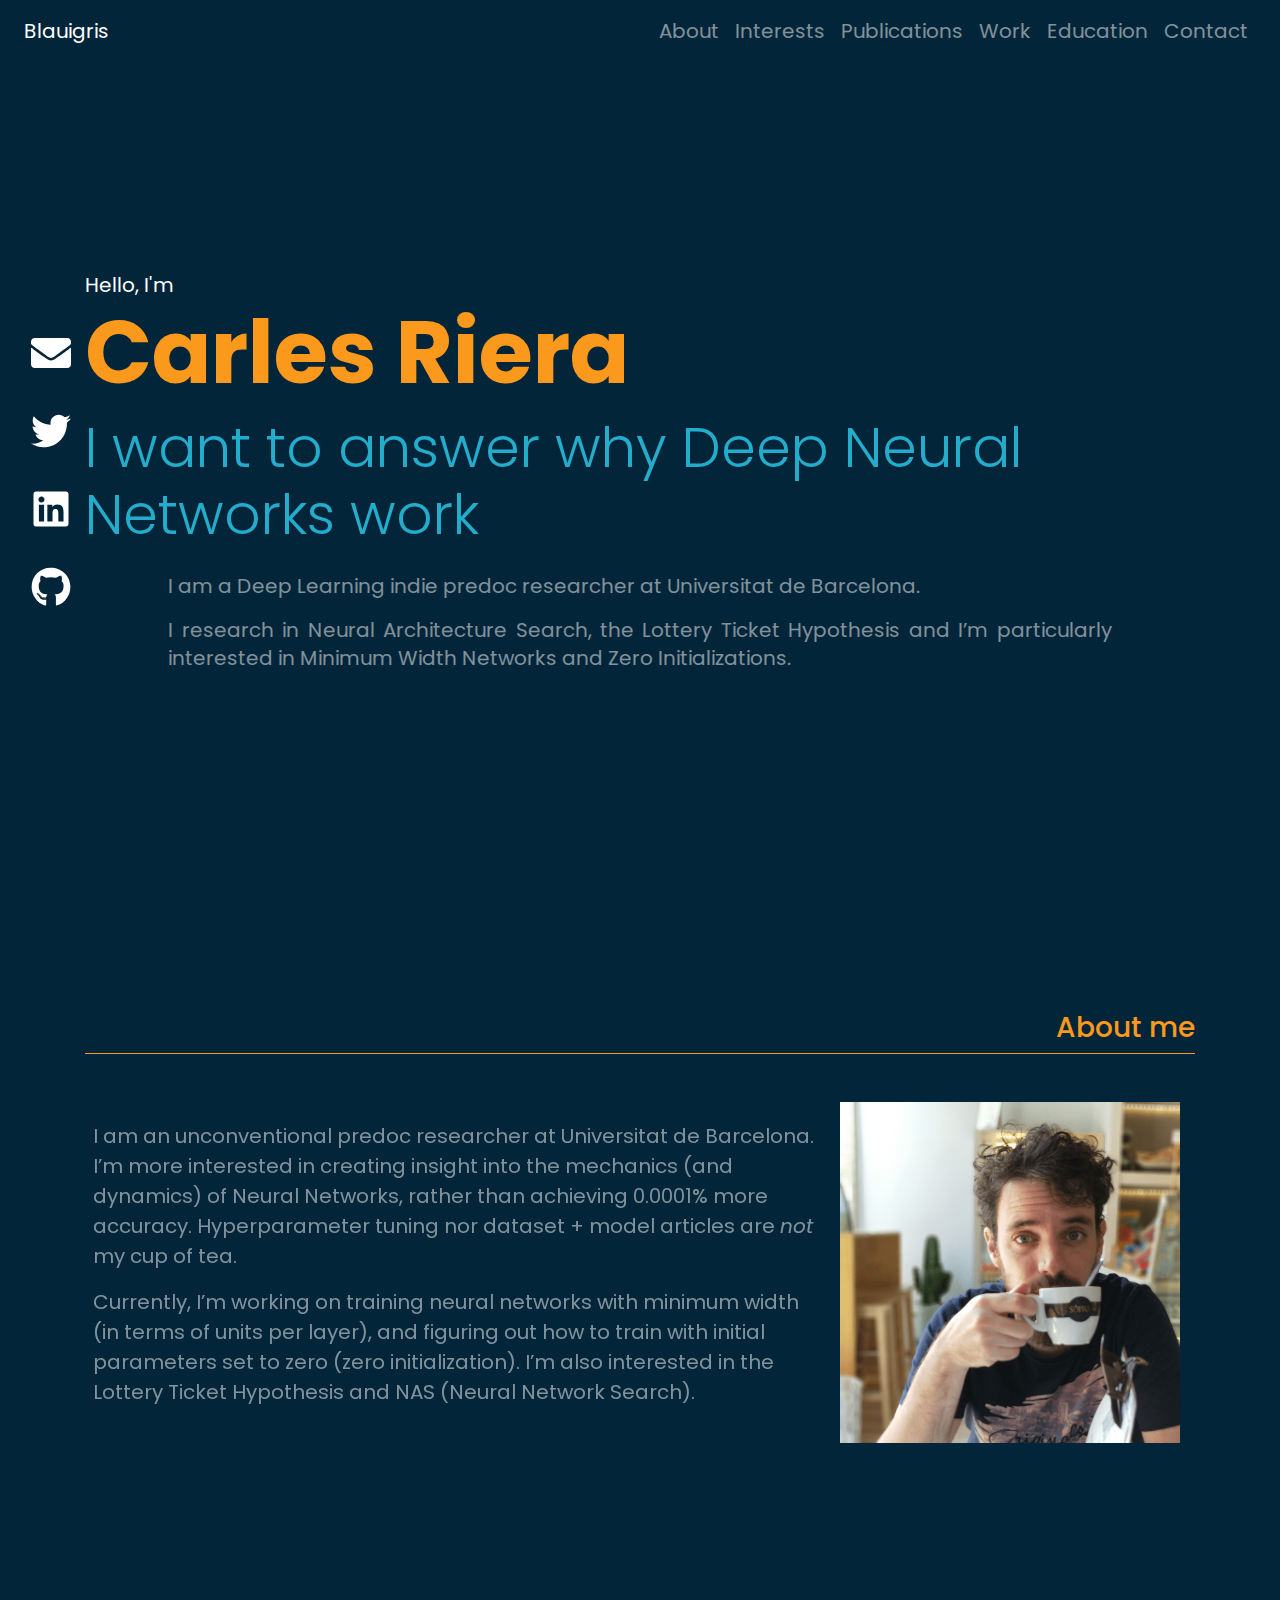
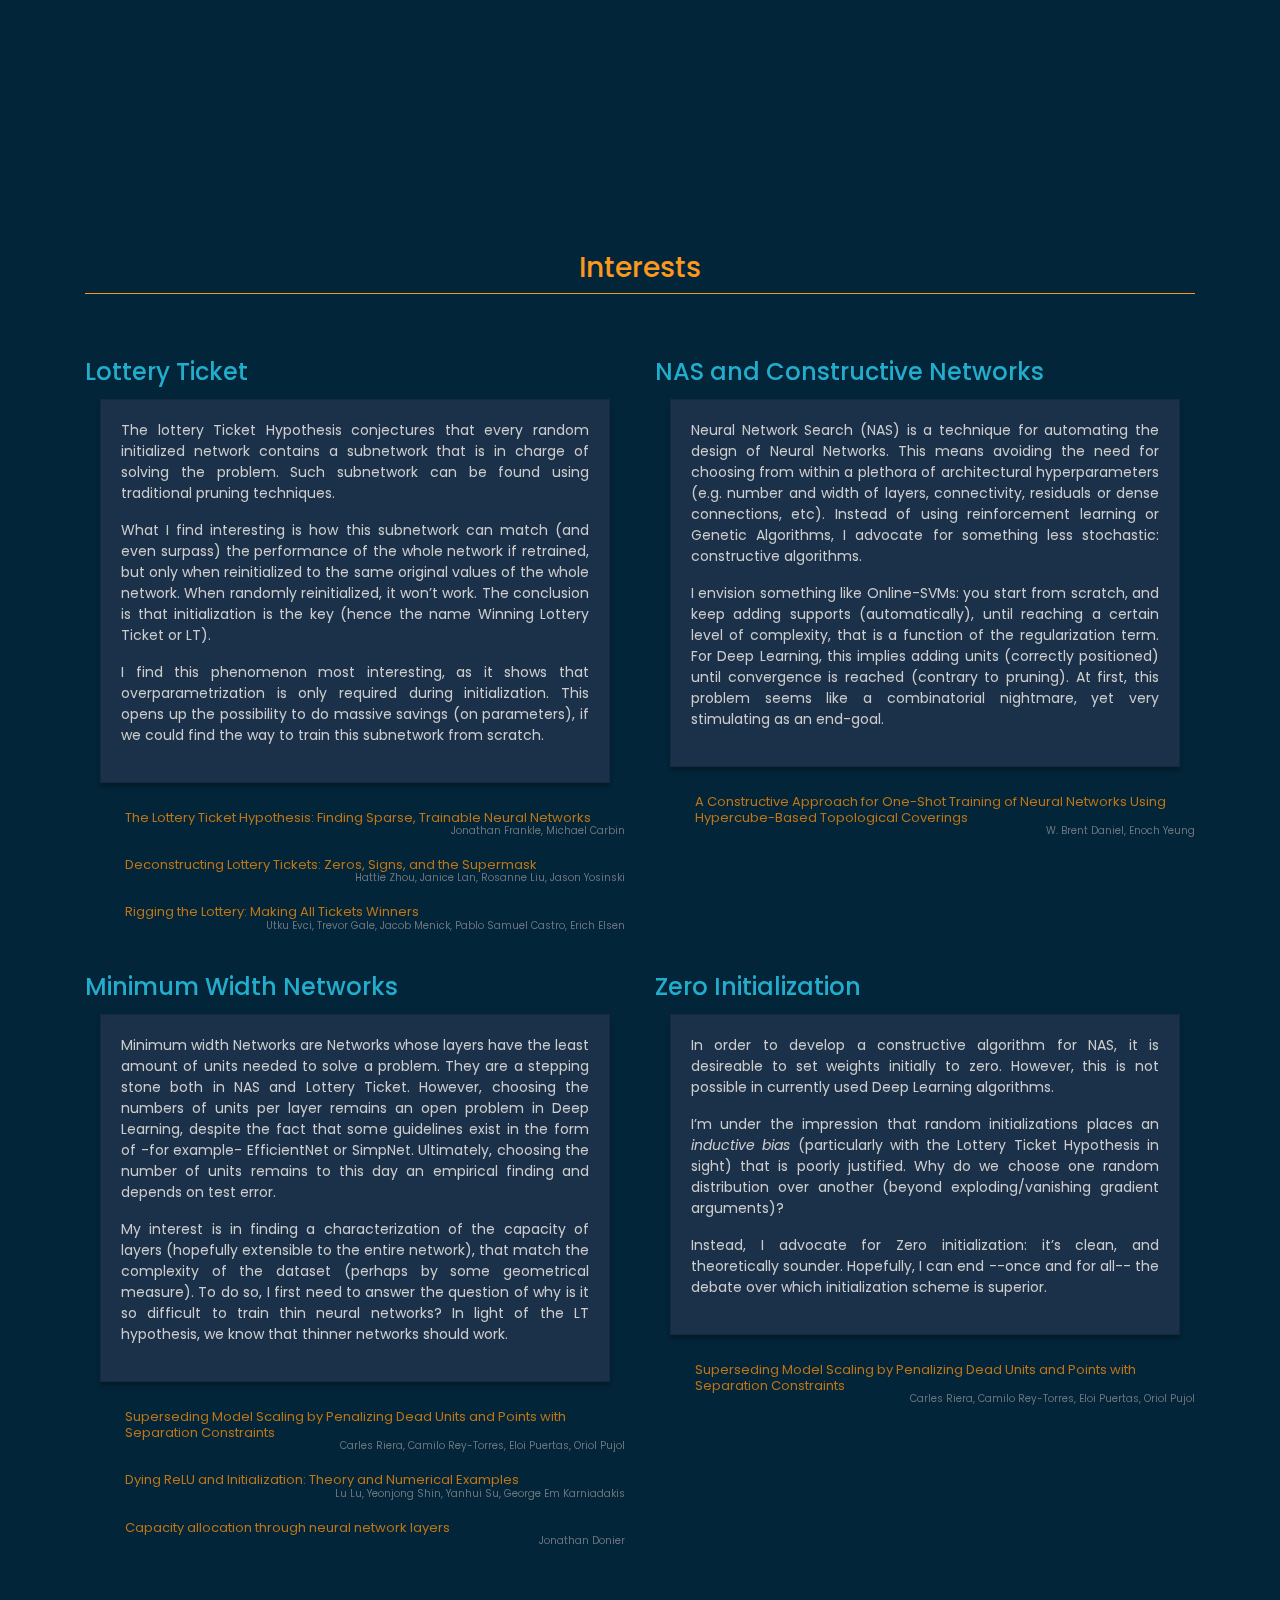
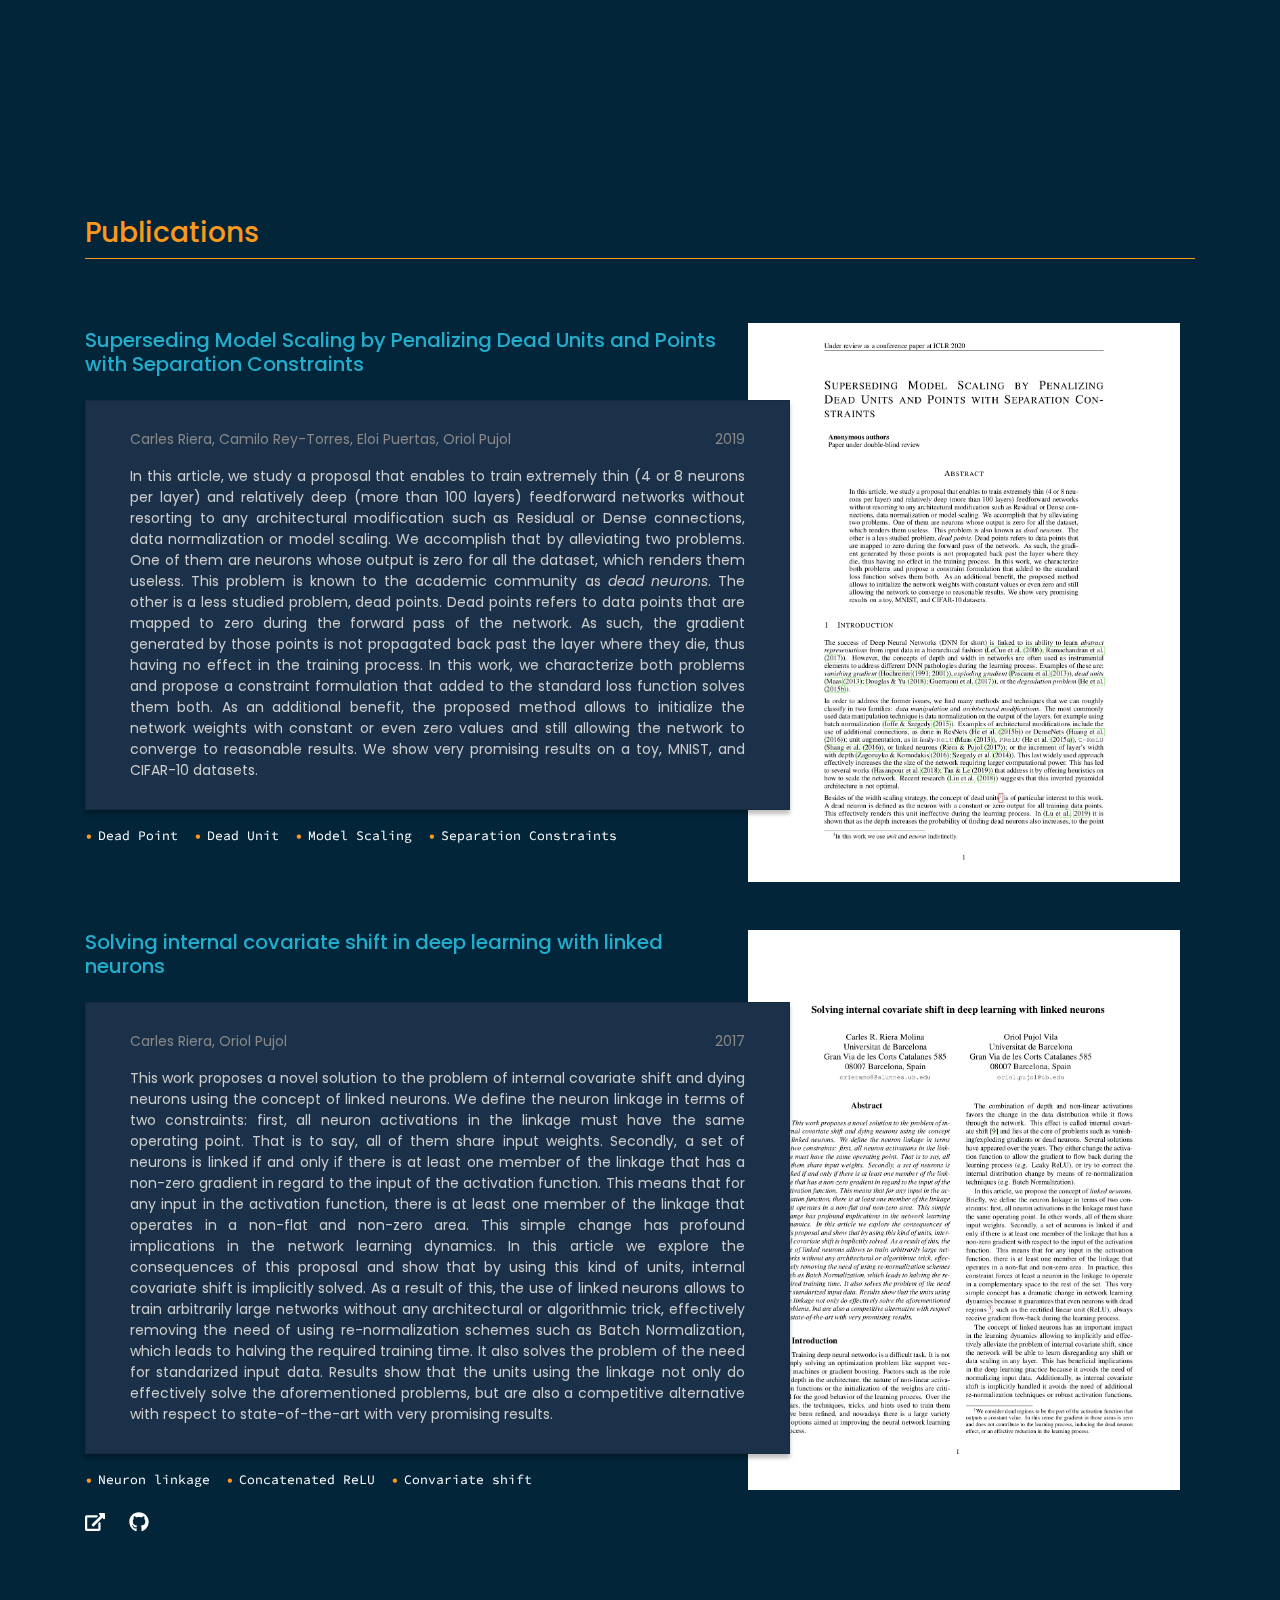
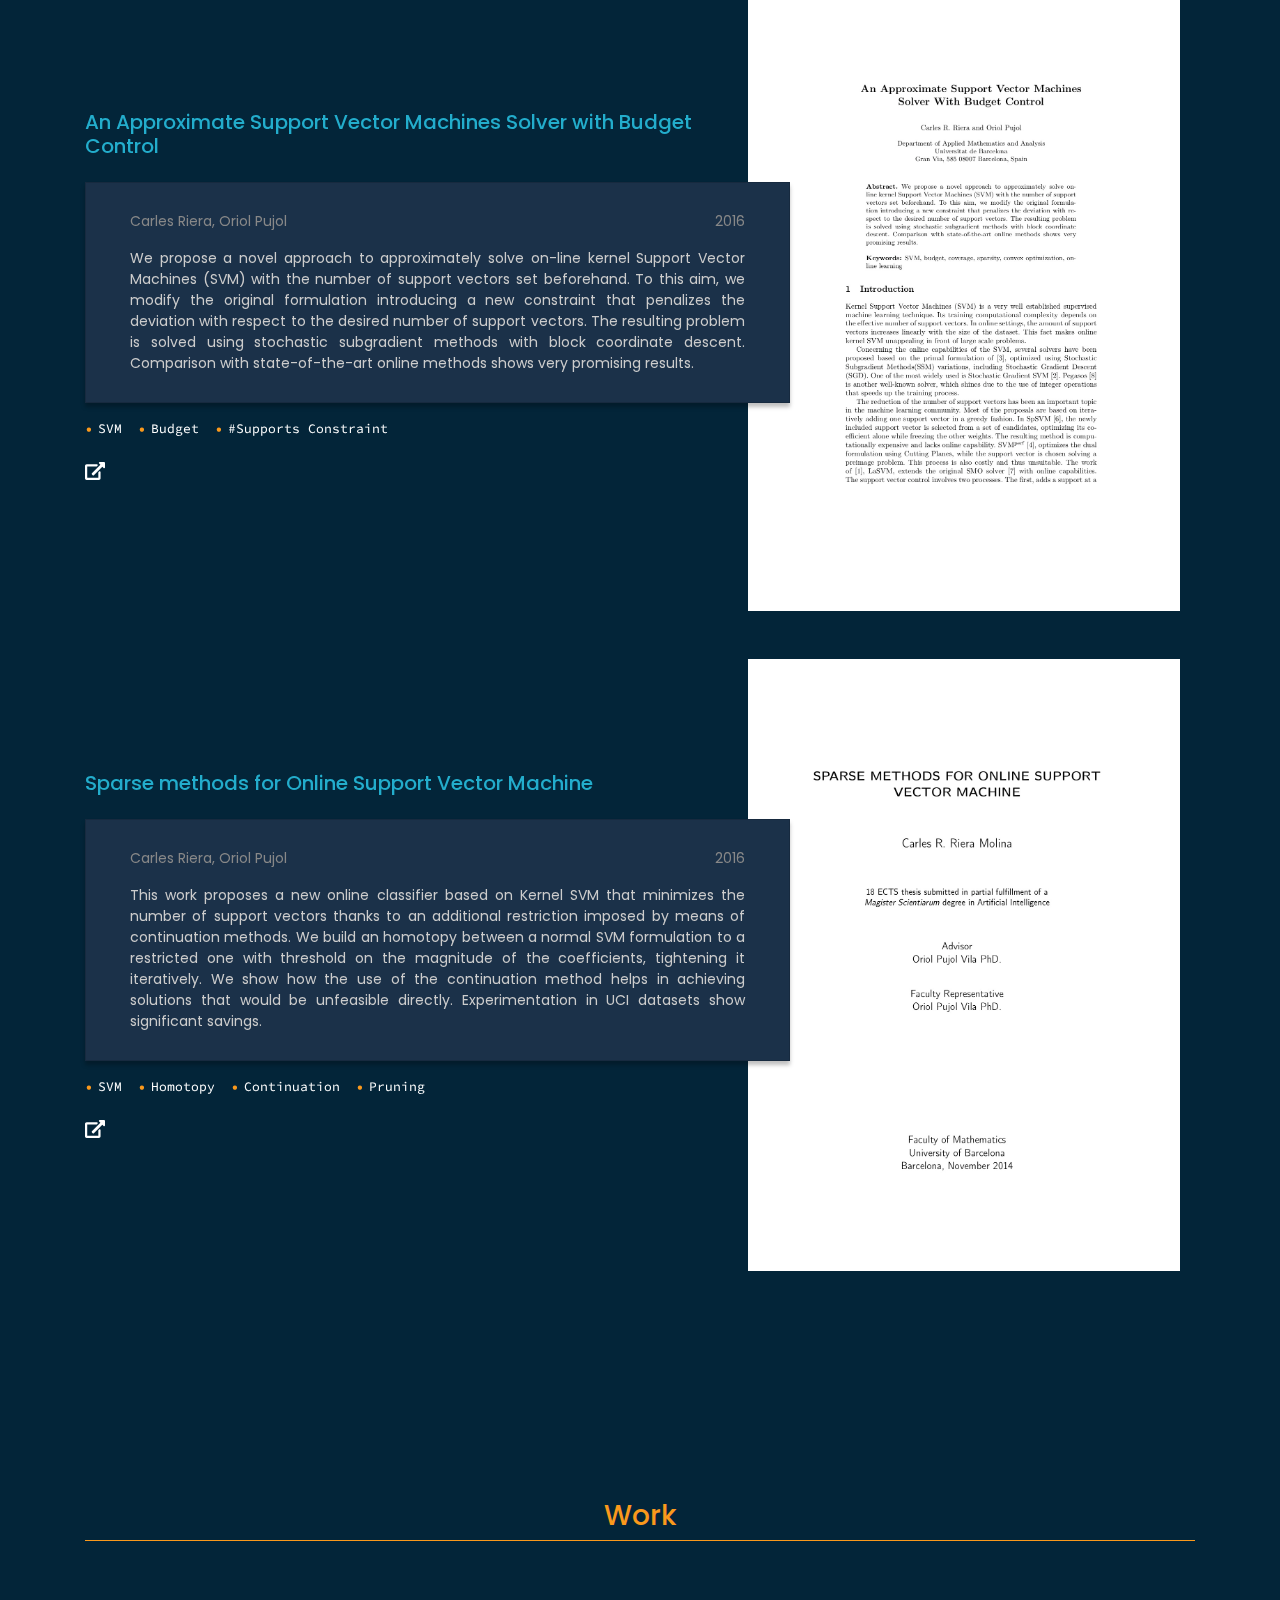
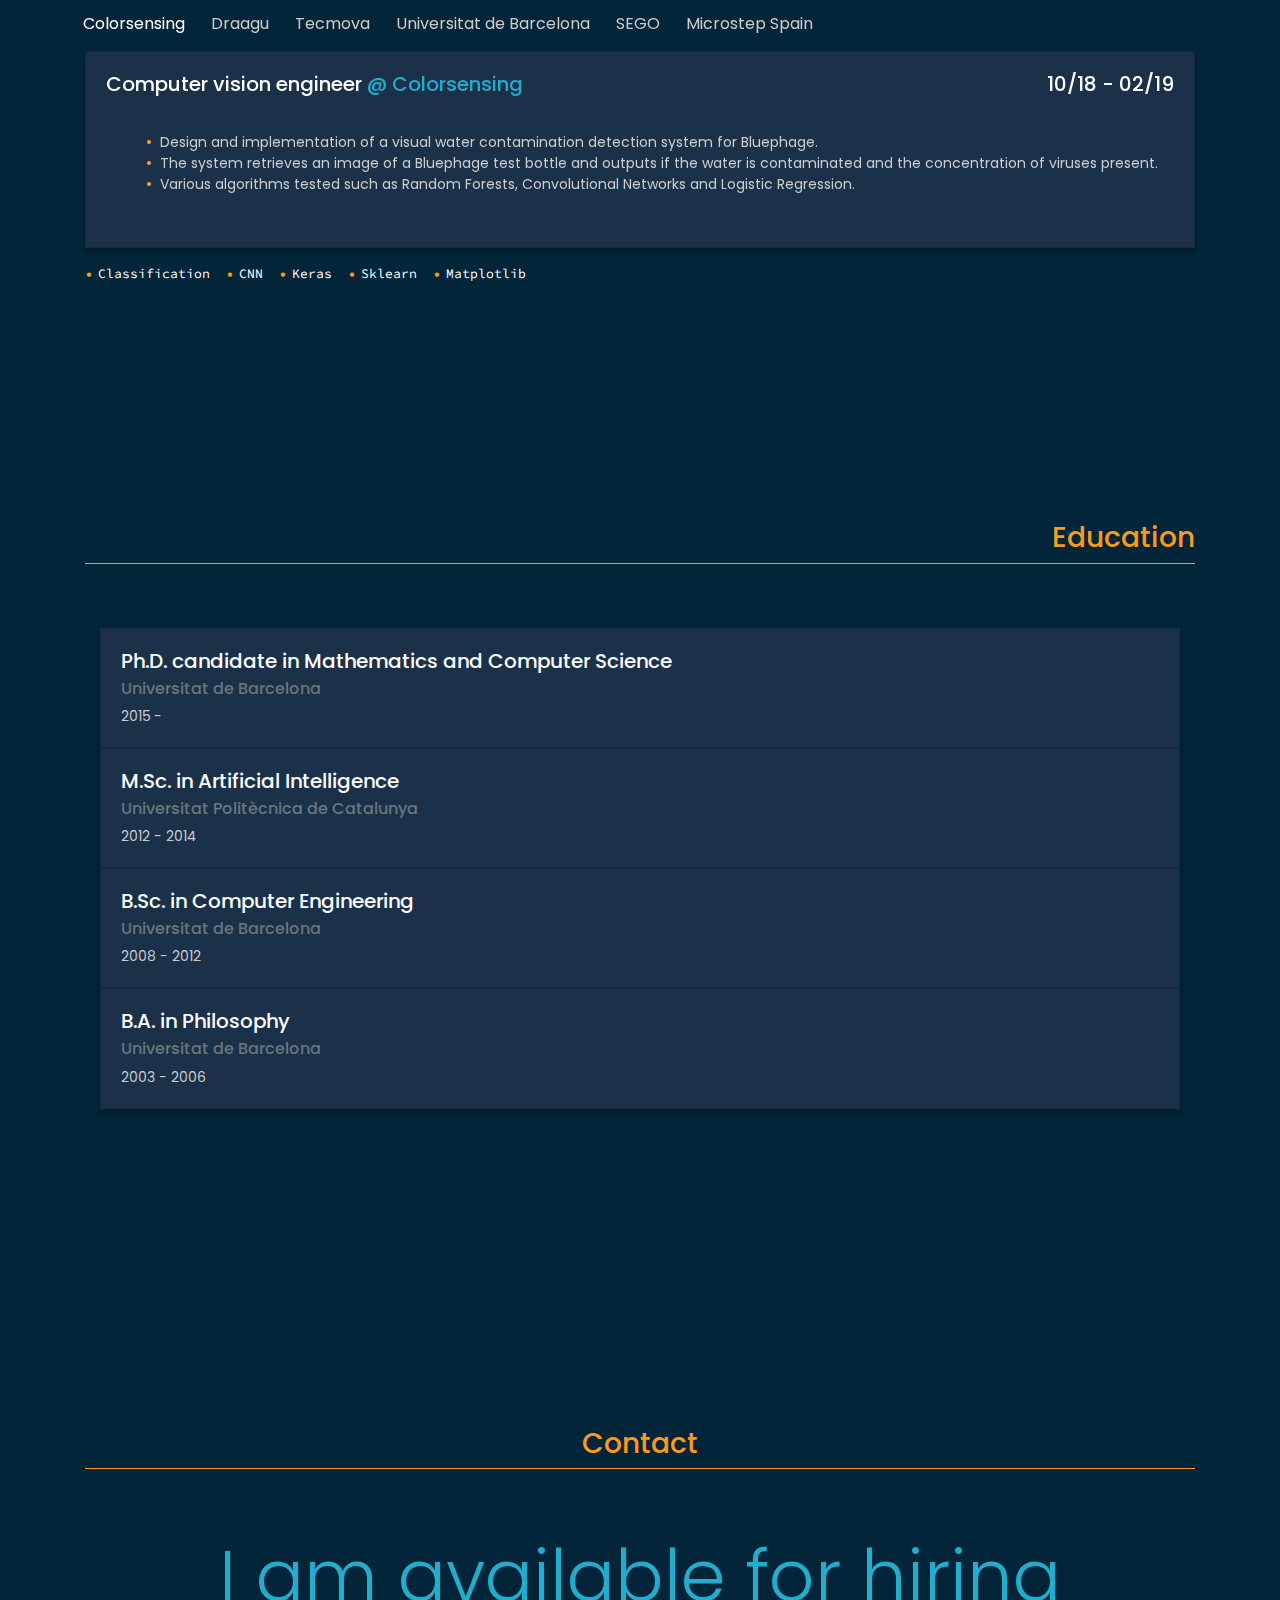
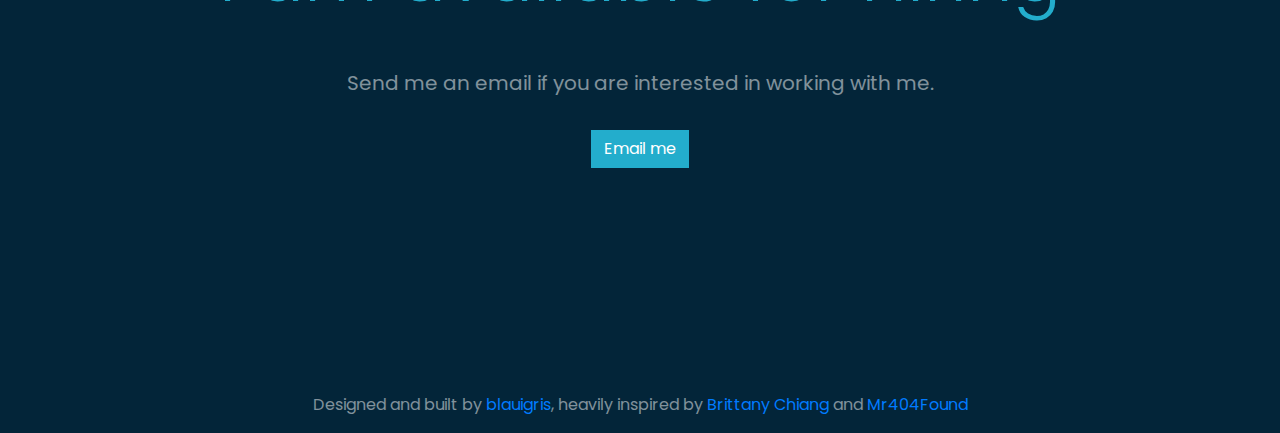
==== commit 4af59701: "Updates" ====
--- a/index.html
+++ b/index.html
@@ -5,7 +5,7 @@
  * Copyright 2011-2019 The Bootstrap Authors
  * Copyright 2011-2019 Twitter, Inc.
  * Licensed under MIT (https://github.com/twbs/bootstrap/blob/master/LICENSE)
- */:root{--blue:#007bff;--indigo:#6610f2;--purple:#6f42c1;--pink:#e83e8c;--red:#dc3545;--orange:#fd7e14;--yellow:#ffc107;--green:#28a745;--teal:#20c997;--cyan:#17a2b8;--white:#fff;--gray:#6c757d;--gray-dark:#343a40;--primary:#007bff;--secondary:#6c757d;--success:#28a745;--info:#17a2b8;--warning:#ffc107;--danger:#dc3545;--light:#f8f9fa;--dark:#343a40;--breakpoint-xs:0;--breakpoint-sm:576px;--breakpoint-md:768px;--breakpoint-lg:992px;--breakpoint-xl:1200px;--font-family-sans-serif:-apple-system,BlinkMacSystemFont,"Segoe UI",Roboto,"Helvetica Neue",Arial,"Noto Sans",sans-serif,"Apple Color Emoji","Segoe UI Emoji","Segoe UI Symbol","Noto Color Emoji";--font-family-monospace:SFMono-Regular,Menlo,Monaco,Consolas,"Liberation Mono","Courier New",monospace}*,:after,:before{box-sizing:border-box}html{font-family:sans-serif;line-height:1.15;-webkit-text-size-adjust:100%;-webkit-tap-highlight-color:rgba(0,0,0,0)}article,aside,figcaption,figure,footer,header,hgroup,main,nav,section{display:block}body{margin:0;font-family:-apple-system,BlinkMacSystemFont,Segoe UI,Roboto,Helvetica Neue,Arial,Noto Sans,sans-serif,Apple Color Emoji,Segoe UI Emoji,Segoe UI Symbol,Noto Color Emoji;font-size:1rem;font-weight:400;line-height:1.5;color:#212529;text-align:left;background-color:#fff}[tabindex="-1"]:focus:not(:focus-visible){outline:0!important}hr{box-sizing:content-box;height:0;overflow:visible}h1,h2,h3,h4,h5,h6{margin-top:0;margin-bottom:.5rem}p{margin-top:0;margin-bottom:1rem}abbr[data-original-title],abbr[title]{text-decoration:underline;-webkit-text-decoration:underline dotted;text-decoration:underline dotted;cursor:help;border-bottom:0;-webkit-text-decoration-skip-ink:none;text-decoration-skip-ink:none}address{font-style:normal;line-height:inherit}address,dl,ol,ul{margin-bottom:1rem}dl,ol,ul{margin-top:0}ol ol,ol ul,ul ol,ul ul{margin-bottom:0}dt{font-weight:700}dd{margin-bottom:.5rem;margin-left:0}blockquote{margin:0 0 1rem}b,strong{font-weight:bolder}small{font-size:80%}sub,sup{position:relative;font-size:75%;line-height:0;vertical-align:baseline}sub{bottom:-.25em}sup{top:-.5em}a{color:#007bff;text-decoration:none;background-color:transparent}a:hover{color:#0056b3;text-decoration:underline}a:not([href]),a:not([href]):hover{color:inherit;text-decoration:none}code,kbd,pre,samp{font-family:SFMono-Regular,Menlo,Monaco,Consolas,Liberation Mono,Courier New,monospace;font-size:1em}pre{margin-top:0;margin-bottom:1rem;overflow:auto}figure{margin:0 0 1rem}img{border-style:none}img,svg{vertical-align:middle}svg{overflow:hidden}table{border-collapse:collapse}caption{padding-top:.75rem;padding-bottom:.75rem;color:#6c757d;text-align:left;caption-side:bottom}th{text-align:inherit}label{display:inline-block;margin-bottom:.5rem}button{border-radius:0}button:focus{outline:1px dotted;outline:5px auto -webkit-focus-ring-color}button,input,optgroup,select,textarea{margin:0;font-family:inherit;font-size:inherit;line-height:inherit}button,input{overflow:visible}button,select{text-transform:none}select{word-wrap:normal}[type=button],[type=reset],[type=submit],button{-webkit-appearance:button}[type=button]:not(:disabled),[type=reset]:not(:disabled),[type=submit]:not(:disabled),button:not(:disabled){cursor:pointer}[type=button]::-moz-focus-inner,[type=reset]::-moz-focus-inner,[type=submit]::-moz-focus-inner,button::-moz-focus-inner{padding:0;border-style:none}input[type=checkbox],input[type=radio]{box-sizing:border-box;padding:0}input[type=date],input[type=datetime-local],input[type=month],input[type=time]{-webkit-appearance:listbox}textarea{overflow:auto;resize:vertical}fieldset{min-width:0;padding:0;margin:0;border:0}legend{display:block;width:100%;max-width:100%;padding:0;margin-bottom:.5rem;font-size:1.5rem;line-height:inherit;color:inherit;white-space:normal}progress{vertical-align:baseline}[type=number]::-webkit-inner-spin-button,[type=number]::-webkit-outer-spin-button{height:auto}[type=search]{outline-offset:-2px;-webkit-appearance:none}[type=search]::-webkit-search-decoration{-webkit-appearance:none}::-webkit-file-upload-button{font:inherit;-webkit-appearance:button}output{display:inline-block}summary{display:list-item;cursor:pointer}template{display:none}[hidden]{display:none!important}.h1,.h2,.h3,.h4,.h5,.h6,h1,h2,h3,h4,h5,h6{margin-bottom:.5rem;font-weight:500;line-height:1.2}.h1,h1{font-size:2.5rem}.h2,h2{font-size:2rem}.h3,h3{font-size:1.75rem}.h4,h4{font-size:1.5rem}.h5,h5{font-size:1.25rem}.h6,h6{font-size:1rem}.lead{font-size:1.25rem;font-weight:300}.display-1{font-size:6rem}.display-1,.display-2{font-weight:300;line-height:1.2}.display-2{font-size:5.5rem}.display-3{font-size:4.5rem}.display-3,.display-4{font-weight:300;line-height:1.2}.display-4{font-size:3.5rem}hr{margin-top:1rem;margin-bottom:1rem;border:0;border-top:1px solid rgba(0,0,0,.1)}.small,small{font-size:80%;font-weight:400}.mark,mark{padding:.2em;background-color:#fcf8e3}.list-inline,.list-unstyled{padding-left:0;list-style:none}.list-inline-item{display:inline-block}.list-inline-item:not(:last-child){margin-right:.5rem}.initialism{font-size:90%;text-transform:uppercase}.blockquote{margin-bottom:1rem;font-size:1.25rem}.blockquote-footer{display:block;font-size:80%;color:#6c757d}.blockquote-footer:before{content:"\2014\A0"}.img-fluid,.img-thumbnail{max-width:100%;height:auto}.img-thumbnail{padding:.25rem;background-color:#fff;border:1px solid #dee2e6;border-radius:.25rem}.figure{display:inline-block}.figure-img{margin-bottom:.5rem;line-height:1}.figure-caption{font-size:90%;color:#6c757d}code{font-size:87.5%;color:#e83e8c;word-wrap:break-word}a>code{color:inherit}kbd{padding:.2rem .4rem;font-size:87.5%;color:#fff;background-color:#212529;border-radius:.2rem}kbd kbd{padding:0;font-size:100%;font-weight:700}pre{display:block;font-size:87.5%;color:#212529}pre code{font-size:inherit;color:inherit;word-break:normal}.pre-scrollable{max-height:340px;overflow-y:scroll}.container{width:100%;padding-right:15px;padding-left:15px;margin-right:auto;margin-left:auto}@media (min-width:576px){.container{max-width:540px}}@media (min-width:768px){.container{max-width:720px}}@media (min-width:992px){.container{max-width:960px}}@media (min-width:1200px){.container{max-width:1140px}}.container-fluid,.container-lg,.container-md,.container-sm,.container-xl{width:100%;padding-right:15px;padding-left:15px;margin-right:auto;margin-left:auto}@media (min-width:576px){.container,.container-sm{max-width:540px}}@media (min-width:768px){.container,.container-md,.container-sm{max-width:720px}}@media (min-width:992px){.container,.container-lg,.container-md,.container-sm{max-width:960px}}@media (min-width:1200px){.container,.container-lg,.container-md,.container-sm,.container-xl{max-width:1140px}}.row{display:flex;flex-wrap:wrap;margin-right:-15px;margin-left:-15px}.no-gutters{margin-right:0;margin-left:0}.no-gutters>.col,.no-gutters>[class*=col-]{padding-right:0;padding-left:0}.col,.col-1,.col-2,.col-3,.col-4,.col-5,.col-6,.col-7,.col-8,.col-9,.col-10,.col-11,.col-12,.col-auto,.col-lg,.col-lg-1,.col-lg-2,.col-lg-3,.col-lg-4,.col-lg-5,.col-lg-6,.col-lg-7,.col-lg-8,.col-lg-9,.col-lg-10,.col-lg-11,.col-lg-12,.col-lg-auto,.col-md,.col-md-1,.col-md-2,.col-md-3,.col-md-4,.col-md-5,.col-md-6,.col-md-7,.col-md-8,.col-md-9,.col-md-10,.col-md-11,.col-md-12,.col-md-auto,.col-sm,.col-sm-1,.col-sm-2,.col-sm-3,.col-sm-4,.col-sm-5,.col-sm-6,.col-sm-7,.col-sm-8,.col-sm-9,.col-sm-10,.col-sm-11,.col-sm-12,.col-sm-auto,.col-xl,.col-xl-1,.col-xl-2,.col-xl-3,.col-xl-4,.col-xl-5,.col-xl-6,.col-xl-7,.col-xl-8,.col-xl-9,.col-xl-10,.col-xl-11,.col-xl-12,.col-xl-auto{position:relative;width:100%;padding-right:15px;padding-left:15px}.col{flex-basis:0;flex-grow:1;max-width:100%}.row-cols-1>*{flex:0 0 100%;max-width:100%}.row-cols-2>*{flex:0 0 50%;max-width:50%}.row-cols-3>*{flex:0 0 33.333333%;max-width:33.333333%}.row-cols-4>*{flex:0 0 25%;max-width:25%}.row-cols-5>*{flex:0 0 20%;max-width:20%}.row-cols-6>*{flex:0 0 16.666667%;max-width:16.666667%}.col-auto{flex:0 0 auto;width:auto;max-width:100%}.col-1{flex:0 0 8.333333%;max-width:8.333333%}.col-2{flex:0 0 16.666667%;max-width:16.666667%}.col-3{flex:0 0 25%;max-width:25%}.col-4{flex:0 0 33.333333%;max-width:33.333333%}.col-5{flex:0 0 41.666667%;max-width:41.666667%}.col-6{flex:0 0 50%;max-width:50%}.col-7{flex:0 0 58.333333%;max-width:58.333333%}.col-8{flex:0 0 66.666667%;max-width:66.666667%}.col-9{flex:0 0 75%;max-width:75%}.col-10{flex:0 0 83.333333%;max-width:83.333333%}.col-11{flex:0 0 91.666667%;max-width:91.666667%}.col-12{flex:0 0 100%;max-width:100%}.order-first{order:-1}.order-last{order:13}.order-0{order:0}.order-1{order:1}.order-2{order:2}.order-3{order:3}.order-4{order:4}.order-5{order:5}.order-6{order:6}.order-7{order:7}.order-8{order:8}.order-9{order:9}.order-10{order:10}.order-11{order:11}.order-12{order:12}.offset-1{margin-left:8.333333%}.offset-2{margin-left:16.666667%}.offset-3{margin-left:25%}.offset-4{margin-left:33.333333%}.offset-5{margin-left:41.666667%}.offset-6{margin-left:50%}.offset-7{margin-left:58.333333%}.offset-8{margin-left:66.666667%}.offset-9{margin-left:75%}.offset-10{margin-left:83.333333%}.offset-11{margin-left:91.666667%}@media (min-width:576px){.col-sm{flex-basis:0;flex-grow:1;max-width:100%}.row-cols-sm-1>*{flex:0 0 100%;max-width:100%}.row-cols-sm-2>*{flex:0 0 50%;max-width:50%}.row-cols-sm-3>*{flex:0 0 33.333333%;max-width:33.333333%}.row-cols-sm-4>*{flex:0 0 25%;max-width:25%}.row-cols-sm-5>*{flex:0 0 20%;max-width:20%}.row-cols-sm-6>*{flex:0 0 16.666667%;max-width:16.666667%}.col-sm-auto{flex:0 0 auto;width:auto;max-width:100%}.col-sm-1{flex:0 0 8.333333%;max-width:8.333333%}.col-sm-2{flex:0 0 16.666667%;max-width:16.666667%}.col-sm-3{flex:0 0 25%;max-width:25%}.col-sm-4{flex:0 0 33.333333%;max-width:33.333333%}.col-sm-5{flex:0 0 41.666667%;max-width:41.666667%}.col-sm-6{flex:0 0 50%;max-width:50%}.col-sm-7{flex:0 0 58.333333%;max-width:58.333333%}.col-sm-8{flex:0 0 66.666667%;max-width:66.666667%}.col-sm-9{flex:0 0 75%;max-width:75%}.col-sm-10{flex:0 0 83.333333%;max-width:83.333333%}.col-sm-11{flex:0 0 91.666667%;max-width:91.666667%}.col-sm-12{flex:0 0 100%;max-width:100%}.order-sm-first{order:-1}.order-sm-last{order:13}.order-sm-0{order:0}.order-sm-1{order:1}.order-sm-2{order:2}.order-sm-3{order:3}.order-sm-4{order:4}.order-sm-5{order:5}.order-sm-6{order:6}.order-sm-7{order:7}.order-sm-8{order:8}.order-sm-9{order:9}.order-sm-10{order:10}.order-sm-11{order:11}.order-sm-12{order:12}.offset-sm-0{margin-left:0}.offset-sm-1{margin-left:8.333333%}.offset-sm-2{margin-left:16.666667%}.offset-sm-3{margin-left:25%}.offset-sm-4{margin-left:33.333333%}.offset-sm-5{margin-left:41.666667%}.offset-sm-6{margin-left:50%}.offset-sm-7{margin-left:58.333333%}.offset-sm-8{margin-left:66.666667%}.offset-sm-9{margin-left:75%}.offset-sm-10{margin-left:83.333333%}.offset-sm-11{margin-left:91.666667%}}@media (min-width:768px){.col-md{flex-basis:0;flex-grow:1;max-width:100%}.row-cols-md-1>*{flex:0 0 100%;max-width:100%}.row-cols-md-2>*{flex:0 0 50%;max-width:50%}.row-cols-md-3>*{flex:0 0 33.333333%;max-width:33.333333%}.row-cols-md-4>*{flex:0 0 25%;max-width:25%}.row-cols-md-5>*{flex:0 0 20%;max-width:20%}.row-cols-md-6>*{flex:0 0 16.666667%;max-width:16.666667%}.col-md-auto{flex:0 0 auto;width:auto;max-width:100%}.col-md-1{flex:0 0 8.333333%;max-width:8.333333%}.col-md-2{flex:0 0 16.666667%;max-width:16.666667%}.col-md-3{flex:0 0 25%;max-width:25%}.col-md-4{flex:0 0 33.333333%;max-width:33.333333%}.col-md-5{flex:0 0 41.666667%;max-width:41.666667%}.col-md-6{flex:0 0 50%;max-width:50%}.col-md-7{flex:0 0 58.333333%;max-width:58.333333%}.col-md-8{flex:0 0 66.666667%;max-width:66.666667%}.col-md-9{flex:0 0 75%;max-width:75%}.col-md-10{flex:0 0 83.333333%;max-width:83.333333%}.col-md-11{flex:0 0 91.666667%;max-width:91.666667%}.col-md-12{flex:0 0 100%;max-width:100%}.order-md-first{order:-1}.order-md-last{order:13}.order-md-0{order:0}.order-md-1{order:1}.order-md-2{order:2}.order-md-3{order:3}.order-md-4{order:4}.order-md-5{order:5}.order-md-6{order:6}.order-md-7{order:7}.order-md-8{order:8}.order-md-9{order:9}.order-md-10{order:10}.order-md-11{order:11}.order-md-12{order:12}.offset-md-0{margin-left:0}.offset-md-1{margin-left:8.333333%}.offset-md-2{margin-left:16.666667%}.offset-md-3{margin-left:25%}.offset-md-4{margin-left:33.333333%}.offset-md-5{margin-left:41.666667%}.offset-md-6{margin-left:50%}.offset-md-7{margin-left:58.333333%}.offset-md-8{margin-left:66.666667%}.offset-md-9{margin-left:75%}.offset-md-10{margin-left:83.333333%}.offset-md-11{margin-left:91.666667%}}@media (min-width:992px){.col-lg{flex-basis:0;flex-grow:1;max-width:100%}.row-cols-lg-1>*{flex:0 0 100%;max-width:100%}.row-cols-lg-2>*{flex:0 0 50%;max-width:50%}.row-cols-lg-3>*{flex:0 0 33.333333%;max-width:33.333333%}.row-cols-lg-4>*{flex:0 0 25%;max-width:25%}.row-cols-lg-5>*{flex:0 0 20%;max-width:20%}.row-cols-lg-6>*{flex:0 0 16.666667%;max-width:16.666667%}.col-lg-auto{flex:0 0 auto;width:auto;max-width:100%}.col-lg-1{flex:0 0 8.333333%;max-width:8.333333%}.col-lg-2{flex:0 0 16.666667%;max-width:16.666667%}.col-lg-3{flex:0 0 25%;max-width:25%}.col-lg-4{flex:0 0 33.333333%;max-width:33.333333%}.col-lg-5{flex:0 0 41.666667%;max-width:41.666667%}.col-lg-6{flex:0 0 50%;max-width:50%}.col-lg-7{flex:0 0 58.333333%;max-width:58.333333%}.col-lg-8{flex:0 0 66.666667%;max-width:66.666667%}.col-lg-9{flex:0 0 75%;max-width:75%}.col-lg-10{flex:0 0 83.333333%;max-width:83.333333%}.col-lg-11{flex:0 0 91.666667%;max-width:91.666667%}.col-lg-12{flex:0 0 100%;max-width:100%}.order-lg-first{order:-1}.order-lg-last{order:13}.order-lg-0{order:0}.order-lg-1{order:1}.order-lg-2{order:2}.order-lg-3{order:3}.order-lg-4{order:4}.order-lg-5{order:5}.order-lg-6{order:6}.order-lg-7{order:7}.order-lg-8{order:8}.order-lg-9{order:9}.order-lg-10{order:10}.order-lg-11{order:11}.order-lg-12{order:12}.offset-lg-0{margin-left:0}.offset-lg-1{margin-left:8.333333%}.offset-lg-2{margin-left:16.666667%}.offset-lg-3{margin-left:25%}.offset-lg-4{margin-left:33.333333%}.offset-lg-5{margin-left:41.666667%}.offset-lg-6{margin-left:50%}.offset-lg-7{margin-left:58.333333%}.offset-lg-8{margin-left:66.666667%}.offset-lg-9{margin-left:75%}.offset-lg-10{margin-left:83.333333%}.offset-lg-11{margin-left:91.666667%}}@media (min-width:1200px){.col-xl{flex-basis:0;flex-grow:1;max-width:100%}.row-cols-xl-1>*{flex:0 0 100%;max-width:100%}.row-cols-xl-2>*{flex:0 0 50%;max-width:50%}.row-cols-xl-3>*{flex:0 0 33.333333%;max-width:33.333333%}.row-cols-xl-4>*{flex:0 0 25%;max-width:25%}.row-cols-xl-5>*{flex:0 0 20%;max-width:20%}.row-cols-xl-6>*{flex:0 0 16.666667%;max-width:16.666667%}.col-xl-auto{flex:0 0 auto;width:auto;max-width:100%}.col-xl-1{flex:0 0 8.333333%;max-width:8.333333%}.col-xl-2{flex:0 0 16.666667%;max-width:16.666667%}.col-xl-3{flex:0 0 25%;max-width:25%}.col-xl-4{flex:0 0 33.333333%;max-width:33.333333%}.col-xl-5{flex:0 0 41.666667%;max-width:41.666667%}.col-xl-6{flex:0 0 50%;max-width:50%}.col-xl-7{flex:0 0 58.333333%;max-width:58.333333%}.col-xl-8{flex:0 0 66.666667%;max-width:66.666667%}.col-xl-9{flex:0 0 75%;max-width:75%}.col-xl-10{flex:0 0 83.333333%;max-width:83.333333%}.col-xl-11{flex:0 0 91.666667%;max-width:91.666667%}.col-xl-12{flex:0 0 100%;max-width:100%}.order-xl-first{order:-1}.order-xl-last{order:13}.order-xl-0{order:0}.order-xl-1{order:1}.order-xl-2{order:2}.order-xl-3{order:3}.order-xl-4{order:4}.order-xl-5{order:5}.order-xl-6{order:6}.order-xl-7{order:7}.order-xl-8{order:8}.order-xl-9{order:9}.order-xl-10{order:10}.order-xl-11{order:11}.order-xl-12{order:12}.offset-xl-0{margin-left:0}.offset-xl-1{margin-left:8.333333%}.offset-xl-2{margin-left:16.666667%}.offset-xl-3{margin-left:25%}.offset-xl-4{margin-left:33.333333%}.offset-xl-5{margin-left:41.666667%}.offset-xl-6{margin-left:50%}.offset-xl-7{margin-left:58.333333%}.offset-xl-8{margin-left:66.666667%}.offset-xl-9{margin-left:75%}.offset-xl-10{margin-left:83.333333%}.offset-xl-11{margin-left:91.666667%}}.table{width:100%;margin-bottom:1rem;color:#212529}.table td,.table th{padding:.75rem;vertical-align:top;border-top:1px solid #dee2e6}.table thead th{vertical-align:bottom;border-bottom:2px solid #dee2e6}.table tbody+tbody{border-top:2px solid #dee2e6}.table-sm td,.table-sm th{padding:.3rem}.table-bordered,.table-bordered td,.table-bordered th{border:1px solid #dee2e6}.table-bordered thead td,.table-bordered thead th{border-bottom-width:2px}.table-borderless tbody+tbody,.table-borderless td,.table-borderless th,.table-borderless thead th{border:0}.table-striped tbody tr:nth-of-type(odd){background-color:rgba(0,0,0,.05)}.table-hover tbody tr:hover{color:#212529;background-color:rgba(0,0,0,.075)}.table-primary,.table-primary>td,.table-primary>th{background-color:#b8daff}.table-primary tbody+tbody,.table-primary td,.table-primary th,.table-primary thead th{border-color:#7abaff}.table-hover .table-primary:hover,.table-hover .table-primary:hover>td,.table-hover .table-primary:hover>th{background-color:#9fcdff}.table-secondary,.table-secondary>td,.table-secondary>th{background-color:#d6d8db}.table-secondary tbody+tbody,.table-secondary td,.table-secondary th,.table-secondary thead th{border-color:#b3b7bb}.table-hover .table-secondary:hover,.table-hover .table-secondary:hover>td,.table-hover .table-secondary:hover>th{background-color:#c8cbcf}.table-success,.table-success>td,.table-success>th{background-color:#c3e6cb}.table-success tbody+tbody,.table-success td,.table-success th,.table-success thead th{border-color:#8fd19e}.table-hover .table-success:hover,.table-hover .table-success:hover>td,.table-hover .table-success:hover>th{background-color:#b1dfbb}.table-info,.table-info>td,.table-info>th{background-color:#bee5eb}.table-info tbody+tbody,.table-info td,.table-info th,.table-info thead th{border-color:#86cfda}.table-hover .table-info:hover,.table-hover .table-info:hover>td,.table-hover .table-info:hover>th{background-color:#abdde5}.table-warning,.table-warning>td,.table-warning>th{background-color:#ffeeba}.table-warning tbody+tbody,.table-warning td,.table-warning th,.table-warning thead th{border-color:#ffdf7e}.table-hover .table-warning:hover,.table-hover .table-warning:hover>td,.table-hover .table-warning:hover>th{background-color:#ffe8a1}.table-danger,.table-danger>td,.table-danger>th{background-color:#f5c6cb}.table-danger tbody+tbody,.table-danger td,.table-danger th,.table-danger thead th{border-color:#ed969e}.table-hover .table-danger:hover,.table-hover .table-danger:hover>td,.table-hover .table-danger:hover>th{background-color:#f1b0b7}.table-light,.table-light>td,.table-light>th{background-color:#fdfdfe}.table-light tbody+tbody,.table-light td,.table-light th,.table-light thead th{border-color:#fbfcfc}.table-hover .table-light:hover,.table-hover .table-light:hover>td,.table-hover .table-light:hover>th{background-color:#ececf6}.table-dark,.table-dark>td,.table-dark>th{background-color:#c6c8ca}.table-dark tbody+tbody,.table-dark td,.table-dark th,.table-dark thead th{border-color:#95999c}.table-hover .table-dark:hover,.table-hover .table-dark:hover>td,.table-hover .table-dark:hover>th{background-color:#b9bbbe}.table-active,.table-active>td,.table-active>th,.table-hover .table-active:hover,.table-hover .table-active:hover>td,.table-hover .table-active:hover>th{background-color:rgba(0,0,0,.075)}.table .thead-dark th{color:#fff;background-color:#343a40;border-color:#454d55}.table .thead-light th{color:#495057;background-color:#e9ecef;border-color:#dee2e6}.table-dark{color:#fff;background-color:#343a40}.table-dark td,.table-dark th,.table-dark thead th{border-color:#454d55}.table-dark.table-bordered{border:0}.table-dark.table-striped tbody tr:nth-of-type(odd){background-color:hsla(0,0%,100%,.05)}.table-dark.table-hover tbody tr:hover{color:#fff;background-color:hsla(0,0%,100%,.075)}@media (max-width:575.98px){.table-responsive-sm{display:block;width:100%;overflow-x:auto;-webkit-overflow-scrolling:touch}.table-responsive-sm>.table-bordered{border:0}}@media (max-width:767.98px){.table-responsive-md{display:block;width:100%;overflow-x:auto;-webkit-overflow-scrolling:touch}.table-responsive-md>.table-bordered{border:0}}@media (max-width:991.98px){.table-responsive-lg{display:block;width:100%;overflow-x:auto;-webkit-overflow-scrolling:touch}.table-responsive-lg>.table-bordered{border:0}}@media (max-width:1199.98px){.table-responsive-xl{display:block;width:100%;overflow-x:auto;-webkit-overflow-scrolling:touch}.table-responsive-xl>.table-bordered{border:0}}.table-responsive{display:block;width:100%;overflow-x:auto;-webkit-overflow-scrolling:touch}.table-responsive>.table-bordered{border:0}.form-control{display:block;width:100%;height:calc(1.5em + .75rem + 2px);padding:.375rem .75rem;font-size:1rem;font-weight:400;line-height:1.5;color:#495057;background-color:#fff;background-clip:padding-box;border:1px solid #ced4da;border-radius:.25rem;-webkit-transition:border-color .15s ease-in-out,box-shadow .15s ease-in-out;transition:border-color .15s ease-in-out,box-shadow .15s ease-in-out}@media (prefers-reduced-motion:reduce){.form-control{-webkit-transition:none;transition:none}}.form-control::-ms-expand{background-color:transparent;border:0}.form-control:-moz-focusring{color:transparent;text-shadow:0 0 0 #495057}.form-control:focus{color:#495057;background-color:#fff;border-color:#80bdff;outline:0;box-shadow:0 0 0 .2rem rgba(0,123,255,.25)}.form-control::-webkit-input-placeholder{color:#6c757d;opacity:1}.form-control:-ms-input-placeholder{color:#6c757d;opacity:1}.form-control::-ms-input-placeholder{color:#6c757d;opacity:1}.form-control::placeholder{color:#6c757d;opacity:1}.form-control:disabled,.form-control[readonly]{background-color:#e9ecef;opacity:1}select.form-control:focus::-ms-value{color:#495057;background-color:#fff}.form-control-file,.form-control-range{display:block;width:100%}.col-form-label{padding-top:calc(.375rem + 1px);padding-bottom:calc(.375rem + 1px);margin-bottom:0;font-size:inherit;line-height:1.5}.col-form-label-lg{padding-top:calc(.5rem + 1px);padding-bottom:calc(.5rem + 1px);font-size:1.25rem;line-height:1.5}.col-form-label-sm{padding-top:calc(.25rem + 1px);padding-bottom:calc(.25rem + 1px);font-size:.875rem;line-height:1.5}.form-control-plaintext{display:block;width:100%;padding:.375rem 0;margin-bottom:0;font-size:1rem;line-height:1.5;color:#212529;background-color:transparent;border:solid transparent;border-width:1px 0}.form-control-plaintext.form-control-lg,.form-control-plaintext.form-control-sm{padding-right:0;padding-left:0}.form-control-sm{height:calc(1.5em + .5rem + 2px);padding:.25rem .5rem;font-size:.875rem;line-height:1.5;border-radius:.2rem}.form-control-lg{height:calc(1.5em + 1rem + 2px);padding:.5rem 1rem;font-size:1.25rem;line-height:1.5;border-radius:.3rem}select.form-control[multiple],select.form-control[size],textarea.form-control{height:auto}.form-group{margin-bottom:1rem}.form-text{display:block;margin-top:.25rem}.form-row{display:flex;flex-wrap:wrap;margin-right:-5px;margin-left:-5px}.form-row>.col,.form-row>[class*=col-]{padding-right:5px;padding-left:5px}.form-check{position:relative;display:block;padding-left:1.25rem}.form-check-input{position:absolute;margin-top:.3rem;margin-left:-1.25rem}.form-check-input:disabled~.form-check-label,.form-check-input[disabled]~.form-check-label{color:#6c757d}.form-check-label{margin-bottom:0}.form-check-inline{display:inline-flex;align-items:center;padding-left:0;margin-right:.75rem}.form-check-inline .form-check-input{position:static;margin-top:0;margin-right:.3125rem;margin-left:0}.valid-feedback{display:none;width:100%;margin-top:.25rem;font-size:80%;color:#28a745}.valid-tooltip{position:absolute;top:100%;z-index:5;display:none;max-width:100%;padding:.25rem .5rem;margin-top:.1rem;font-size:.875rem;line-height:1.5;color:#fff;background-color:rgba(40,167,69,.9);border-radius:.25rem}.is-valid~.valid-feedback,.is-valid~.valid-tooltip,.was-validated :valid~.valid-feedback,.was-validated :valid~.valid-tooltip{display:block}.form-control.is-valid,.was-validated .form-control:valid{border-color:#28a745;padding-right:calc(1.5em + .75rem);background-image:url("data:image/svg+xml;charset=utf-8,%3Csvg xmlns='http://www.w3.org/2000/svg' width='8' height='8' viewBox='0 0 8 8'%3E%3Cpath fill='%2328a745' d='M2.3 6.73L.6 4.53c-.4-1.04.46-1.4 1.1-.8l1.1 1.4 3.4-3.8c.6-.63 1.6-.27 1.2.7l-4 4.6c-.43.5-.8.4-1.1.1z'/%3E%3C/svg%3E");background-repeat:no-repeat;background-position:right calc(.375em + .1875rem) center;background-size:calc(.75em + .375rem) calc(.75em + .375rem)}.form-control.is-valid:focus,.was-validated .form-control:valid:focus{border-color:#28a745;box-shadow:0 0 0 .2rem rgba(40,167,69,.25)}.was-validated textarea.form-control:valid,textarea.form-control.is-valid{padding-right:calc(1.5em + .75rem);background-position:top calc(.375em + .1875rem) right calc(.375em + .1875rem)}.custom-select.is-valid,.was-validated .custom-select:valid{border-color:#28a745;padding-right:calc(.75em + 2.3125rem);background:url("data:image/svg+xml;charset=utf-8,%3Csvg xmlns='http://www.w3.org/2000/svg' width='4' height='5' viewBox='0 0 4 5'%3E%3Cpath fill='%23343a40' d='M2 0L0 2h4zm0 5L0 3h4z'/%3E%3C/svg%3E") no-repeat right .75rem center/8px 10px,url("data:image/svg+xml;charset=utf-8,%3Csvg xmlns='http://www.w3.org/2000/svg' width='8' height='8' viewBox='0 0 8 8'%3E%3Cpath fill='%2328a745' d='M2.3 6.73L.6 4.53c-.4-1.04.46-1.4 1.1-.8l1.1 1.4 3.4-3.8c.6-.63 1.6-.27 1.2.7l-4 4.6c-.43.5-.8.4-1.1.1z'/%3E%3C/svg%3E") #fff no-repeat center right 1.75rem/calc(.75em + .375rem) calc(.75em + .375rem)}.custom-select.is-valid:focus,.was-validated .custom-select:valid:focus{border-color:#28a745;box-shadow:0 0 0 .2rem rgba(40,167,69,.25)}.form-check-input.is-valid~.form-check-label,.was-validated .form-check-input:valid~.form-check-label{color:#28a745}.form-check-input.is-valid~.valid-feedback,.form-check-input.is-valid~.valid-tooltip,.was-validated .form-check-input:valid~.valid-feedback,.was-validated .form-check-input:valid~.valid-tooltip{display:block}.custom-control-input.is-valid~.custom-control-label,.was-validated .custom-control-input:valid~.custom-control-label{color:#28a745}.custom-control-input.is-valid~.custom-control-label:before,.was-validated .custom-control-input:valid~.custom-control-label:before{border-color:#28a745}.custom-control-input.is-valid:checked~.custom-control-label:before,.was-validated .custom-control-input:valid:checked~.custom-control-label:before{border-color:#34ce57;background-color:#34ce57}.custom-control-input.is-valid:focus~.custom-control-label:before,.was-validated .custom-control-input:valid:focus~.custom-control-label:before{box-shadow:0 0 0 .2rem rgba(40,167,69,.25)}.custom-control-input.is-valid:focus:not(:checked)~.custom-control-label:before,.custom-file-input.is-valid~.custom-file-label,.was-validated .custom-control-input:valid:focus:not(:checked)~.custom-control-label:before,.was-validated .custom-file-input:valid~.custom-file-label{border-color:#28a745}.custom-file-input.is-valid:focus~.custom-file-label,.was-validated .custom-file-input:valid:focus~.custom-file-label{border-color:#28a745;box-shadow:0 0 0 .2rem rgba(40,167,69,.25)}.invalid-feedback{display:none;width:100%;margin-top:.25rem;font-size:80%;color:#dc3545}.invalid-tooltip{position:absolute;top:100%;z-index:5;display:none;max-width:100%;padding:.25rem .5rem;margin-top:.1rem;font-size:.875rem;line-height:1.5;color:#fff;background-color:rgba(220,53,69,.9);border-radius:.25rem}.is-invalid~.invalid-feedback,.is-invalid~.invalid-tooltip,.was-validated :invalid~.invalid-feedback,.was-validated :invalid~.invalid-tooltip{display:block}.form-control.is-invalid,.was-validated .form-control:invalid{border-color:#dc3545;padding-right:calc(1.5em + .75rem);background-image:url("data:image/svg+xml;charset=utf-8,%3Csvg xmlns='http://www.w3.org/2000/svg' width='12' height='12' fill='none' stroke='%23dc3545' viewBox='0 0 12 12'%3E%3Ccircle cx='6' cy='6' r='4.5'/%3E%3Cpath stroke-linejoin='round' d='M5.8 3.6h.4L6 6.5z'/%3E%3Ccircle cx='6' cy='8.2' r='.6' fill='%23dc3545' stroke='none'/%3E%3C/svg%3E");background-repeat:no-repeat;background-position:right calc(.375em + .1875rem) center;background-size:calc(.75em + .375rem) calc(.75em + .375rem)}.form-control.is-invalid:focus,.was-validated .form-control:invalid:focus{border-color:#dc3545;box-shadow:0 0 0 .2rem rgba(220,53,69,.25)}.was-validated textarea.form-control:invalid,textarea.form-control.is-invalid{padding-right:calc(1.5em + .75rem);background-position:top calc(.375em + .1875rem) right calc(.375em + .1875rem)}.custom-select.is-invalid,.was-validated .custom-select:invalid{border-color:#dc3545;padding-right:calc(.75em + 2.3125rem);background:url("data:image/svg+xml;charset=utf-8,%3Csvg xmlns='http://www.w3.org/2000/svg' width='4' height='5' viewBox='0 0 4 5'%3E%3Cpath fill='%23343a40' d='M2 0L0 2h4zm0 5L0 3h4z'/%3E%3C/svg%3E") no-repeat right .75rem center/8px 10px,url("data:image/svg+xml;charset=utf-8,%3Csvg xmlns='http://www.w3.org/2000/svg' width='12' height='12' fill='none' stroke='%23dc3545' viewBox='0 0 12 12'%3E%3Ccircle cx='6' cy='6' r='4.5'/%3E%3Cpath stroke-linejoin='round' d='M5.8 3.6h.4L6 6.5z'/%3E%3Ccircle cx='6' cy='8.2' r='.6' fill='%23dc3545' stroke='none'/%3E%3C/svg%3E") #fff no-repeat center right 1.75rem/calc(.75em + .375rem) calc(.75em + .375rem)}.custom-select.is-invalid:focus,.was-validated .custom-select:invalid:focus{border-color:#dc3545;box-shadow:0 0 0 .2rem rgba(220,53,69,.25)}.form-check-input.is-invalid~.form-check-label,.was-validated .form-check-input:invalid~.form-check-label{color:#dc3545}.form-check-input.is-invalid~.invalid-feedback,.form-check-input.is-invalid~.invalid-tooltip,.was-validated .form-check-input:invalid~.invalid-feedback,.was-validated .form-check-input:invalid~.invalid-tooltip{display:block}.custom-control-input.is-invalid~.custom-control-label,.was-validated .custom-control-input:invalid~.custom-control-label{color:#dc3545}.custom-control-input.is-invalid~.custom-control-label:before,.was-validated .custom-control-input:invalid~.custom-control-label:before{border-color:#dc3545}.custom-control-input.is-invalid:checked~.custom-control-label:before,.was-validated .custom-control-input:invalid:checked~.custom-control-label:before{border-color:#e4606d;background-color:#e4606d}.custom-control-input.is-invalid:focus~.custom-control-label:before,.was-validated .custom-control-input:invalid:focus~.custom-control-label:before{box-shadow:0 0 0 .2rem rgba(220,53,69,.25)}.custom-control-input.is-invalid:focus:not(:checked)~.custom-control-label:before,.custom-file-input.is-invalid~.custom-file-label,.was-validated .custom-control-input:invalid:focus:not(:checked)~.custom-control-label:before,.was-validated .custom-file-input:invalid~.custom-file-label{border-color:#dc3545}.custom-file-input.is-invalid:focus~.custom-file-label,.was-validated .custom-file-input:invalid:focus~.custom-file-label{border-color:#dc3545;box-shadow:0 0 0 .2rem rgba(220,53,69,.25)}.form-inline{display:flex;flex-flow:row wrap;align-items:center}.form-inline .form-check{width:100%}@media (min-width:576px){.form-inline label{justify-content:center}.form-inline .form-group,.form-inline label{display:flex;align-items:center;margin-bottom:0}.form-inline .form-group{flex:0 0 auto;flex-flow:row wrap}.form-inline .form-control{display:inline-block;width:auto;vertical-align:middle}.form-inline .form-control-plaintext{display:inline-block}.form-inline .custom-select,.form-inline .input-group{width:auto}.form-inline .form-check{display:flex;align-items:center;justify-content:center;width:auto;padding-left:0}.form-inline .form-check-input{position:relative;flex-shrink:0;margin-top:0;margin-right:.25rem;margin-left:0}.form-inline .custom-control{align-items:center;justify-content:center}.form-inline .custom-control-label{margin-bottom:0}}.btn{display:inline-block;font-weight:400;color:#212529;text-align:center;vertical-align:middle;cursor:pointer;-webkit-user-select:none;-ms-user-select:none;user-select:none;background-color:transparent;border:1px solid transparent;padding:.375rem .75rem;font-size:1rem;line-height:1.5;border-radius:.25rem;-webkit-transition:color .15s ease-in-out,background-color .15s ease-in-out,border-color .15s ease-in-out,box-shadow .15s ease-in-out;transition:color .15s ease-in-out,background-color .15s ease-in-out,border-color .15s ease-in-out,box-shadow .15s ease-in-out}@media (prefers-reduced-motion:reduce){.btn{-webkit-transition:none;transition:none}}.btn:hover{color:#212529;text-decoration:none}.btn.focus,.btn:focus{outline:0;box-shadow:0 0 0 .2rem rgba(0,123,255,.25)}.btn.disabled,.btn:disabled{opacity:.65}a.btn.disabled,fieldset:disabled a.btn{pointer-events:none}.btn-primary{color:#fff;background-color:#007bff;border-color:#007bff}.btn-primary.focus,.btn-primary:focus,.btn-primary:hover{color:#fff;background-color:#0069d9;border-color:#0062cc}.btn-primary.focus,.btn-primary:focus{box-shadow:0 0 0 .2rem rgba(38,143,255,.5)}.btn-primary.disabled,.btn-primary:disabled{color:#fff;background-color:#007bff;border-color:#007bff}.btn-primary:not(:disabled):not(.disabled).active,.btn-primary:not(:disabled):not(.disabled):active,.show>.btn-primary.dropdown-toggle{color:#fff;background-color:#0062cc;border-color:#005cbf}.btn-primary:not(:disabled):not(.disabled).active:focus,.btn-primary:not(:disabled):not(.disabled):active:focus,.show>.btn-primary.dropdown-toggle:focus{box-shadow:0 0 0 .2rem rgba(38,143,255,.5)}.btn-secondary{color:#fff;background-color:#6c757d;border-color:#6c757d}.btn-secondary.focus,.btn-secondary:focus,.btn-secondary:hover{color:#fff;background-color:#5a6268;border-color:#545b62}.btn-secondary.focus,.btn-secondary:focus{box-shadow:0 0 0 .2rem rgba(130,138,145,.5)}.btn-secondary.disabled,.btn-secondary:disabled{color:#fff;background-color:#6c757d;border-color:#6c757d}.btn-secondary:not(:disabled):not(.disabled).active,.btn-secondary:not(:disabled):not(.disabled):active,.show>.btn-secondary.dropdown-toggle{color:#fff;background-color:#545b62;border-color:#4e555b}.btn-secondary:not(:disabled):not(.disabled).active:focus,.btn-secondary:not(:disabled):not(.disabled):active:focus,.show>.btn-secondary.dropdown-toggle:focus{box-shadow:0 0 0 .2rem rgba(130,138,145,.5)}.btn-success{color:#fff;background-color:#28a745;border-color:#28a745}.btn-success.focus,.btn-success:focus,.btn-success:hover{color:#fff;background-color:#218838;border-color:#1e7e34}.btn-success.focus,.btn-success:focus{box-shadow:0 0 0 .2rem rgba(72,180,97,.5)}.btn-success.disabled,.btn-success:disabled{color:#fff;background-color:#28a745;border-color:#28a745}.btn-success:not(:disabled):not(.disabled).active,.btn-success:not(:disabled):not(.disabled):active,.show>.btn-success.dropdown-toggle{color:#fff;background-color:#1e7e34;border-color:#1c7430}.btn-success:not(:disabled):not(.disabled).active:focus,.btn-success:not(:disabled):not(.disabled):active:focus,.show>.btn-success.dropdown-toggle:focus{box-shadow:0 0 0 .2rem rgba(72,180,97,.5)}.btn-info{color:#fff;background-color:#17a2b8;border-color:#17a2b8}.btn-info.focus,.btn-info:focus,.btn-info:hover{color:#fff;background-color:#138496;border-color:#117a8b}.btn-info.focus,.btn-info:focus{box-shadow:0 0 0 .2rem rgba(58,176,195,.5)}.btn-info.disabled,.btn-info:disabled{color:#fff;background-color:#17a2b8;border-color:#17a2b8}.btn-info:not(:disabled):not(.disabled).active,.btn-info:not(:disabled):not(.disabled):active,.show>.btn-info.dropdown-toggle{color:#fff;background-color:#117a8b;border-color:#10707f}.btn-info:not(:disabled):not(.disabled).active:focus,.btn-info:not(:disabled):not(.disabled):active:focus,.show>.btn-info.dropdown-toggle:focus{box-shadow:0 0 0 .2rem rgba(58,176,195,.5)}.btn-warning{color:#212529;background-color:#ffc107;border-color:#ffc107}.btn-warning.focus,.btn-warning:focus,.btn-warning:hover{color:#212529;background-color:#e0a800;border-color:#d39e00}.btn-warning.focus,.btn-warning:focus{box-shadow:0 0 0 .2rem rgba(222,170,12,.5)}.btn-warning.disabled,.btn-warning:disabled{color:#212529;background-color:#ffc107;border-color:#ffc107}.btn-warning:not(:disabled):not(.disabled).active,.btn-warning:not(:disabled):not(.disabled):active,.show>.btn-warning.dropdown-toggle{color:#212529;background-color:#d39e00;border-color:#c69500}.btn-warning:not(:disabled):not(.disabled).active:focus,.btn-warning:not(:disabled):not(.disabled):active:focus,.show>.btn-warning.dropdown-toggle:focus{box-shadow:0 0 0 .2rem rgba(222,170,12,.5)}.btn-danger{color:#fff;background-color:#dc3545;border-color:#dc3545}.btn-danger.focus,.btn-danger:focus,.btn-danger:hover{color:#fff;background-color:#c82333;border-color:#bd2130}.btn-danger.focus,.btn-danger:focus{box-shadow:0 0 0 .2rem rgba(225,83,97,.5)}.btn-danger.disabled,.btn-danger:disabled{color:#fff;background-color:#dc3545;border-color:#dc3545}.btn-danger:not(:disabled):not(.disabled).active,.btn-danger:not(:disabled):not(.disabled):active,.show>.btn-danger.dropdown-toggle{color:#fff;background-color:#bd2130;border-color:#b21f2d}.btn-danger:not(:disabled):not(.disabled).active:focus,.btn-danger:not(:disabled):not(.disabled):active:focus,.show>.btn-danger.dropdown-toggle:focus{box-shadow:0 0 0 .2rem rgba(225,83,97,.5)}.btn-light{color:#212529;background-color:#f8f9fa;border-color:#f8f9fa}.btn-light.focus,.btn-light:focus,.btn-light:hover{color:#212529;background-color:#e2e6ea;border-color:#dae0e5}.btn-light.focus,.btn-light:focus{box-shadow:0 0 0 .2rem rgba(216,217,219,.5)}.btn-light.disabled,.btn-light:disabled{color:#212529;background-color:#f8f9fa;border-color:#f8f9fa}.btn-light:not(:disabled):not(.disabled).active,.btn-light:not(:disabled):not(.disabled):active,.show>.btn-light.dropdown-toggle{color:#212529;background-color:#dae0e5;border-color:#d3d9df}.btn-light:not(:disabled):not(.disabled).active:focus,.btn-light:not(:disabled):not(.disabled):active:focus,.show>.btn-light.dropdown-toggle:focus{box-shadow:0 0 0 .2rem rgba(216,217,219,.5)}.btn-dark{color:#fff;background-color:#343a40;border-color:#343a40}.btn-dark.focus,.btn-dark:focus,.btn-dark:hover{color:#fff;background-color:#23272b;border-color:#1d2124}.btn-dark.focus,.btn-dark:focus{box-shadow:0 0 0 .2rem rgba(82,88,93,.5)}.btn-dark.disabled,.btn-dark:disabled{color:#fff;background-color:#343a40;border-color:#343a40}.btn-dark:not(:disabled):not(.disabled).active,.btn-dark:not(:disabled):not(.disabled):active,.show>.btn-dark.dropdown-toggle{color:#fff;background-color:#1d2124;border-color:#171a1d}.btn-dark:not(:disabled):not(.disabled).active:focus,.btn-dark:not(:disabled):not(.disabled):active:focus,.show>.btn-dark.dropdown-toggle:focus{box-shadow:0 0 0 .2rem rgba(82,88,93,.5)}.btn-outline-primary{color:#007bff;border-color:#007bff}.btn-outline-primary:hover{color:#fff;background-color:#007bff;border-color:#007bff}.btn-outline-primary.focus,.btn-outline-primary:focus{box-shadow:0 0 0 .2rem rgba(0,123,255,.5)}.btn-outline-primary.disabled,.btn-outline-primary:disabled{color:#007bff;background-color:transparent}.btn-outline-primary:not(:disabled):not(.disabled).active,.btn-outline-primary:not(:disabled):not(.disabled):active,.show>.btn-outline-primary.dropdown-toggle{color:#fff;background-color:#007bff;border-color:#007bff}.btn-outline-primary:not(:disabled):not(.disabled).active:focus,.btn-outline-primary:not(:disabled):not(.disabled):active:focus,.show>.btn-outline-primary.dropdown-toggle:focus{box-shadow:0 0 0 .2rem rgba(0,123,255,.5)}.btn-outline-secondary{color:#6c757d;border-color:#6c757d}.btn-outline-secondary:hover{color:#fff;background-color:#6c757d;border-color:#6c757d}.btn-outline-secondary.focus,.btn-outline-secondary:focus{box-shadow:0 0 0 .2rem rgba(108,117,125,.5)}.btn-outline-secondary.disabled,.btn-outline-secondary:disabled{color:#6c757d;background-color:transparent}.btn-outline-secondary:not(:disabled):not(.disabled).active,.btn-outline-secondary:not(:disabled):not(.disabled):active,.show>.btn-outline-secondary.dropdown-toggle{color:#fff;background-color:#6c757d;border-color:#6c757d}.btn-outline-secondary:not(:disabled):not(.disabled).active:focus,.btn-outline-secondary:not(:disabled):not(.disabled):active:focus,.show>.btn-outline-secondary.dropdown-toggle:focus{box-shadow:0 0 0 .2rem rgba(108,117,125,.5)}.btn-outline-success{color:#28a745;border-color:#28a745}.btn-outline-success:hover{color:#fff;background-color:#28a745;border-color:#28a745}.btn-outline-success.focus,.btn-outline-success:focus{box-shadow:0 0 0 .2rem rgba(40,167,69,.5)}.btn-outline-success.disabled,.btn-outline-success:disabled{color:#28a745;background-color:transparent}.btn-outline-success:not(:disabled):not(.disabled).active,.btn-outline-success:not(:disabled):not(.disabled):active,.show>.btn-outline-success.dropdown-toggle{color:#fff;background-color:#28a745;border-color:#28a745}.btn-outline-success:not(:disabled):not(.disabled).active:focus,.btn-outline-success:not(:disabled):not(.disabled):active:focus,.show>.btn-outline-success.dropdown-toggle:focus{box-shadow:0 0 0 .2rem rgba(40,167,69,.5)}.btn-outline-info{color:#17a2b8;border-color:#17a2b8}.btn-outline-info:hover{color:#fff;background-color:#17a2b8;border-color:#17a2b8}.btn-outline-info.focus,.btn-outline-info:focus{box-shadow:0 0 0 .2rem rgba(23,162,184,.5)}.btn-outline-info.disabled,.btn-outline-info:disabled{color:#17a2b8;background-color:transparent}.btn-outline-info:not(:disabled):not(.disabled).active,.btn-outline-info:not(:disabled):not(.disabled):active,.show>.btn-outline-info.dropdown-toggle{color:#fff;background-color:#17a2b8;border-color:#17a2b8}.btn-outline-info:not(:disabled):not(.disabled).active:focus,.btn-outline-info:not(:disabled):not(.disabled):active:focus,.show>.btn-outline-info.dropdown-toggle:focus{box-shadow:0 0 0 .2rem rgba(23,162,184,.5)}.btn-outline-warning{color:#ffc107;border-color:#ffc107}.btn-outline-warning:hover{color:#212529;background-color:#ffc107;border-color:#ffc107}.btn-outline-warning.focus,.btn-outline-warning:focus{box-shadow:0 0 0 .2rem rgba(255,193,7,.5)}.btn-outline-warning.disabled,.btn-outline-warning:disabled{color:#ffc107;background-color:transparent}.btn-outline-warning:not(:disabled):not(.disabled).active,.btn-outline-warning:not(:disabled):not(.disabled):active,.show>.btn-outline-warning.dropdown-toggle{color:#212529;background-color:#ffc107;border-color:#ffc107}.btn-outline-warning:not(:disabled):not(.disabled).active:focus,.btn-outline-warning:not(:disabled):not(.disabled):active:focus,.show>.btn-outline-warning.dropdown-toggle:focus{box-shadow:0 0 0 .2rem rgba(255,193,7,.5)}.btn-outline-danger{color:#dc3545;border-color:#dc3545}.btn-outline-danger:hover{color:#fff;background-color:#dc3545;border-color:#dc3545}.btn-outline-danger.focus,.btn-outline-danger:focus{box-shadow:0 0 0 .2rem rgba(220,53,69,.5)}.btn-outline-danger.disabled,.btn-outline-danger:disabled{color:#dc3545;background-color:transparent}.btn-outline-danger:not(:disabled):not(.disabled).active,.btn-outline-danger:not(:disabled):not(.disabled):active,.show>.btn-outline-danger.dropdown-toggle{color:#fff;background-color:#dc3545;border-color:#dc3545}.btn-outline-danger:not(:disabled):not(.disabled).active:focus,.btn-outline-danger:not(:disabled):not(.disabled):active:focus,.show>.btn-outline-danger.dropdown-toggle:focus{box-shadow:0 0 0 .2rem rgba(220,53,69,.5)}.btn-outline-light{color:#f8f9fa;border-color:#f8f9fa}.btn-outline-light:hover{color:#212529;background-color:#f8f9fa;border-color:#f8f9fa}.btn-outline-light.focus,.btn-outline-light:focus{box-shadow:0 0 0 .2rem rgba(248,249,250,.5)}.btn-outline-light.disabled,.btn-outline-light:disabled{color:#f8f9fa;background-color:transparent}.btn-outline-light:not(:disabled):not(.disabled).active,.btn-outline-light:not(:disabled):not(.disabled):active,.show>.btn-outline-light.dropdown-toggle{color:#212529;background-color:#f8f9fa;border-color:#f8f9fa}.btn-outline-light:not(:disabled):not(.disabled).active:focus,.btn-outline-light:not(:disabled):not(.disabled):active:focus,.show>.btn-outline-light.dropdown-toggle:focus{box-shadow:0 0 0 .2rem rgba(248,249,250,.5)}.btn-outline-dark{color:#343a40;border-color:#343a40}.btn-outline-dark:hover{color:#fff;background-color:#343a40;border-color:#343a40}.btn-outline-dark.focus,.btn-outline-dark:focus{box-shadow:0 0 0 .2rem rgba(52,58,64,.5)}.btn-outline-dark.disabled,.btn-outline-dark:disabled{color:#343a40;background-color:transparent}.btn-outline-dark:not(:disabled):not(.disabled).active,.btn-outline-dark:not(:disabled):not(.disabled):active,.show>.btn-outline-dark.dropdown-toggle{color:#fff;background-color:#343a40;border-color:#343a40}.btn-outline-dark:not(:disabled):not(.disabled).active:focus,.btn-outline-dark:not(:disabled):not(.disabled):active:focus,.show>.btn-outline-dark.dropdown-toggle:focus{box-shadow:0 0 0 .2rem rgba(52,58,64,.5)}.btn-link{font-weight:400;color:#007bff;text-decoration:none}.btn-link:hover{color:#0056b3;text-decoration:underline}.btn-link.focus,.btn-link:focus{text-decoration:underline;box-shadow:none}.btn-link.disabled,.btn-link:disabled{color:#6c757d;pointer-events:none}.btn-group-lg>.btn,.btn-lg{padding:.5rem 1rem;font-size:1.25rem;line-height:1.5;border-radius:.3rem}.btn-group-sm>.btn,.btn-sm{padding:.25rem .5rem;font-size:.875rem;line-height:1.5;border-radius:.2rem}.btn-block{display:block;width:100%}.btn-block+.btn-block{margin-top:.5rem}input[type=button].btn-block,input[type=reset].btn-block,input[type=submit].btn-block{width:100%}.fade{-webkit-transition:opacity .15s linear;transition:opacity .15s linear}@media (prefers-reduced-motion:reduce){.fade{-webkit-transition:none;transition:none}}.fade:not(.show){opacity:0}.collapse:not(.show){display:none}.collapsing{position:relative;height:0;overflow:hidden;-webkit-transition:height .35s ease;transition:height .35s ease}@media (prefers-reduced-motion:reduce){.collapsing{-webkit-transition:none;transition:none}}.dropdown,.dropleft,.dropright,.dropup{position:relative}.dropdown-toggle{white-space:nowrap}.dropdown-toggle:after{display:inline-block;margin-left:.255em;vertical-align:.255em;content:"";border-top:.3em solid;border-right:.3em solid transparent;border-bottom:0;border-left:.3em solid transparent}.dropdown-toggle:empty:after{margin-left:0}.dropdown-menu{position:absolute;top:100%;left:0;z-index:1000;display:none;float:left;min-width:10rem;padding:.5rem 0;margin:.125rem 0 0;font-size:1rem;color:#212529;text-align:left;list-style:none;background-color:#fff;background-clip:padding-box;border:1px solid rgba(0,0,0,.15);border-radius:.25rem}.dropdown-menu-left{right:auto;left:0}.dropdown-menu-right{right:0;left:auto}@media (min-width:576px){.dropdown-menu-sm-left{right:auto;left:0}.dropdown-menu-sm-right{right:0;left:auto}}@media (min-width:768px){.dropdown-menu-md-left{right:auto;left:0}.dropdown-menu-md-right{right:0;left:auto}}@media (min-width:992px){.dropdown-menu-lg-left{right:auto;left:0}.dropdown-menu-lg-right{right:0;left:auto}}@media (min-width:1200px){.dropdown-menu-xl-left{right:auto;left:0}.dropdown-menu-xl-right{right:0;left:auto}}.dropup .dropdown-menu{top:auto;bottom:100%;margin-top:0;margin-bottom:.125rem}.dropup .dropdown-toggle:after{display:inline-block;margin-left:.255em;vertical-align:.255em;content:"";border-top:0;border-right:.3em solid transparent;border-bottom:.3em solid;border-left:.3em solid transparent}.dropup .dropdown-toggle:empty:after{margin-left:0}.dropright .dropdown-menu{top:0;right:auto;left:100%;margin-top:0;margin-left:.125rem}.dropright .dropdown-toggle:after{display:inline-block;margin-left:.255em;vertical-align:.255em;content:"";border-top:.3em solid transparent;border-right:0;border-bottom:.3em solid transparent;border-left:.3em solid}.dropright .dropdown-toggle:empty:after{margin-left:0}.dropright .dropdown-toggle:after{vertical-align:0}.dropleft .dropdown-menu{top:0;right:100%;left:auto;margin-top:0;margin-right:.125rem}.dropleft .dropdown-toggle:after{display:inline-block;margin-left:.255em;vertical-align:.255em;content:"";display:none}.dropleft .dropdown-toggle:before{display:inline-block;margin-right:.255em;vertical-align:.255em;content:"";border-top:.3em solid transparent;border-right:.3em solid;border-bottom:.3em solid transparent}.dropleft .dropdown-toggle:empty:after{margin-left:0}.dropleft .dropdown-toggle:before{vertical-align:0}.dropdown-menu[x-placement^=bottom],.dropdown-menu[x-placement^=left],.dropdown-menu[x-placement^=right],.dropdown-menu[x-placement^=top]{right:auto;bottom:auto}.dropdown-divider{height:0;margin:.5rem 0;overflow:hidden;border-top:1px solid #e9ecef}.dropdown-item{display:block;width:100%;padding:.25rem 1.5rem;clear:both;font-weight:400;color:#212529;text-align:inherit;white-space:nowrap;background-color:transparent;border:0}.dropdown-item:focus,.dropdown-item:hover{color:#16181b;text-decoration:none;background-color:#f8f9fa}.dropdown-item.active,.dropdown-item:active{color:#fff;text-decoration:none;background-color:#007bff}.dropdown-item.disabled,.dropdown-item:disabled{color:#6c757d;pointer-events:none;background-color:transparent}.dropdown-menu.show{display:block}.dropdown-header{display:block;padding:.5rem 1.5rem;margin-bottom:0;font-size:.875rem;color:#6c757d;white-space:nowrap}.dropdown-item-text{display:block;padding:.25rem 1.5rem;color:#212529}.btn-group,.btn-group-vertical{position:relative;display:inline-flex;vertical-align:middle}.btn-group-vertical>.btn,.btn-group>.btn{position:relative;flex:1 1 auto}.btn-group-vertical>.btn.active,.btn-group-vertical>.btn:active,.btn-group-vertical>.btn:focus,.btn-group-vertical>.btn:hover,.btn-group>.btn.active,.btn-group>.btn:active,.btn-group>.btn:focus,.btn-group>.btn:hover{z-index:1}.btn-toolbar{display:flex;flex-wrap:wrap;justify-content:flex-start}.btn-toolbar .input-group{width:auto}.btn-group>.btn-group:not(:first-child),.btn-group>.btn:not(:first-child){margin-left:-1px}.btn-group>.btn-group:not(:last-child)>.btn,.btn-group>.btn:not(:last-child):not(.dropdown-toggle){border-top-right-radius:0;border-bottom-right-radius:0}.btn-group>.btn-group:not(:first-child)>.btn,.btn-group>.btn:not(:first-child){border-top-left-radius:0;border-bottom-left-radius:0}.dropdown-toggle-split{padding-right:.5625rem;padding-left:.5625rem}.dropdown-toggle-split:after,.dropright .dropdown-toggle-split:after,.dropup .dropdown-toggle-split:after{margin-left:0}.dropleft .dropdown-toggle-split:before{margin-right:0}.btn-group-sm>.btn+.dropdown-toggle-split,.btn-sm+.dropdown-toggle-split{padding-right:.375rem;padding-left:.375rem}.btn-group-lg>.btn+.dropdown-toggle-split,.btn-lg+.dropdown-toggle-split{padding-right:.75rem;padding-left:.75rem}.btn-group-vertical{flex-direction:column;align-items:flex-start;justify-content:center}.btn-group-vertical>.btn,.btn-group-vertical>.btn-group{width:100%}.btn-group-vertical>.btn-group:not(:first-child),.btn-group-vertical>.btn:not(:first-child){margin-top:-1px}.btn-group-vertical>.btn-group:not(:last-child)>.btn,.btn-group-vertical>.btn:not(:last-child):not(.dropdown-toggle){border-bottom-right-radius:0;border-bottom-left-radius:0}.btn-group-vertical>.btn-group:not(:first-child)>.btn,.btn-group-vertical>.btn:not(:first-child){border-top-left-radius:0;border-top-right-radius:0}.btn-group-toggle>.btn,.btn-group-toggle>.btn-group>.btn{margin-bottom:0}.btn-group-toggle>.btn-group>.btn input[type=checkbox],.btn-group-toggle>.btn-group>.btn input[type=radio],.btn-group-toggle>.btn input[type=checkbox],.btn-group-toggle>.btn input[type=radio]{position:absolute;clip:rect(0,0,0,0);pointer-events:none}.input-group{position:relative;display:flex;flex-wrap:wrap;align-items:stretch;width:100%}.input-group>.custom-file,.input-group>.custom-select,.input-group>.form-control,.input-group>.form-control-plaintext{position:relative;flex:1 1;min-width:0;margin-bottom:0}.input-group>.custom-file+.custom-file,.input-group>.custom-file+.custom-select,.input-group>.custom-file+.form-control,.input-group>.custom-select+.custom-file,.input-group>.custom-select+.custom-select,.input-group>.custom-select+.form-control,.input-group>.form-control+.custom-file,.input-group>.form-control+.custom-select,.input-group>.form-control+.form-control,.input-group>.form-control-plaintext+.custom-file,.input-group>.form-control-plaintext+.custom-select,.input-group>.form-control-plaintext+.form-control{margin-left:-1px}.input-group>.custom-file .custom-file-input:focus~.custom-file-label,.input-group>.custom-select:focus,.input-group>.form-control:focus{z-index:3}.input-group>.custom-file .custom-file-input:focus{z-index:4}.input-group>.custom-select:not(:last-child),.input-group>.form-control:not(:last-child){border-top-right-radius:0;border-bottom-right-radius:0}.input-group>.custom-select:not(:first-child),.input-group>.form-control:not(:first-child){border-top-left-radius:0;border-bottom-left-radius:0}.input-group>.custom-file{display:flex;align-items:center}.input-group>.custom-file:not(:last-child) .custom-file-label,.input-group>.custom-file:not(:last-child) .custom-file-label:after{border-top-right-radius:0;border-bottom-right-radius:0}.input-group>.custom-file:not(:first-child) .custom-file-label{border-top-left-radius:0;border-bottom-left-radius:0}.input-group-append,.input-group-prepend{display:flex}.input-group-append .btn,.input-group-prepend .btn{position:relative;z-index:2}.input-group-append .btn:focus,.input-group-prepend .btn:focus{z-index:3}.input-group-append .btn+.btn,.input-group-append .btn+.input-group-text,.input-group-append .input-group-text+.btn,.input-group-append .input-group-text+.input-group-text,.input-group-prepend .btn+.btn,.input-group-prepend .btn+.input-group-text,.input-group-prepend .input-group-text+.btn,.input-group-prepend .input-group-text+.input-group-text{margin-left:-1px}.input-group-prepend{margin-right:-1px}.input-group-append{margin-left:-1px}.input-group-text{display:flex;align-items:center;padding:.375rem .75rem;margin-bottom:0;font-size:1rem;font-weight:400;line-height:1.5;color:#495057;text-align:center;white-space:nowrap;background-color:#e9ecef;border:1px solid #ced4da;border-radius:.25rem}.input-group-text input[type=checkbox],.input-group-text input[type=radio]{margin-top:0}.input-group-lg>.custom-select,.input-group-lg>.form-control:not(textarea){height:calc(1.5em + 1rem + 2px)}.input-group-lg>.custom-select,.input-group-lg>.form-control,.input-group-lg>.input-group-append>.btn,.input-group-lg>.input-group-append>.input-group-text,.input-group-lg>.input-group-prepend>.btn,.input-group-lg>.input-group-prepend>.input-group-text{padding:.5rem 1rem;font-size:1.25rem;line-height:1.5;border-radius:.3rem}.input-group-sm>.custom-select,.input-group-sm>.form-control:not(textarea){height:calc(1.5em + .5rem + 2px)}.input-group-sm>.custom-select,.input-group-sm>.form-control,.input-group-sm>.input-group-append>.btn,.input-group-sm>.input-group-append>.input-group-text,.input-group-sm>.input-group-prepend>.btn,.input-group-sm>.input-group-prepend>.input-group-text{padding:.25rem .5rem;font-size:.875rem;line-height:1.5;border-radius:.2rem}.input-group-lg>.custom-select,.input-group-sm>.custom-select{padding-right:1.75rem}.input-group>.input-group-append:last-child>.btn:not(:last-child):not(.dropdown-toggle),.input-group>.input-group-append:last-child>.input-group-text:not(:last-child),.input-group>.input-group-append:not(:last-child)>.btn,.input-group>.input-group-append:not(:last-child)>.input-group-text,.input-group>.input-group-prepend>.btn,.input-group>.input-group-prepend>.input-group-text{border-top-right-radius:0;border-bottom-right-radius:0}.input-group>.input-group-append>.btn,.input-group>.input-group-append>.input-group-text,.input-group>.input-group-prepend:first-child>.btn:not(:first-child),.input-group>.input-group-prepend:first-child>.input-group-text:not(:first-child),.input-group>.input-group-prepend:not(:first-child)>.btn,.input-group>.input-group-prepend:not(:first-child)>.input-group-text{border-top-left-radius:0;border-bottom-left-radius:0}.custom-control{position:relative;display:block;min-height:1.5rem;padding-left:1.5rem}.custom-control-inline{display:inline-flex;margin-right:1rem}.custom-control-input{position:absolute;left:0;z-index:-1;width:1rem;height:1.25rem;opacity:0}.custom-control-input:checked~.custom-control-label:before{color:#fff;border-color:#007bff;background-color:#007bff}.custom-control-input:focus~.custom-control-label:before{box-shadow:0 0 0 .2rem rgba(0,123,255,.25)}.custom-control-input:focus:not(:checked)~.custom-control-label:before{border-color:#80bdff}.custom-control-input:not(:disabled):active~.custom-control-label:before{color:#fff;background-color:#b3d7ff;border-color:#b3d7ff}.custom-control-input:disabled~.custom-control-label,.custom-control-input[disabled]~.custom-control-label{color:#6c757d}.custom-control-input:disabled~.custom-control-label:before,.custom-control-input[disabled]~.custom-control-label:before{background-color:#e9ecef}.custom-control-label{position:relative;margin-bottom:0;vertical-align:top}.custom-control-label:before{pointer-events:none;background-color:#fff;border:1px solid #adb5bd}.custom-control-label:after,.custom-control-label:before{position:absolute;top:.25rem;left:-1.5rem;display:block;width:1rem;height:1rem;content:""}.custom-control-label:after{background:no-repeat 50%/50% 50%}.custom-checkbox .custom-control-label:before{border-radius:.25rem}.custom-checkbox .custom-control-input:checked~.custom-control-label:after{background-image:url("data:image/svg+xml;charset=utf-8,%3Csvg xmlns='http://www.w3.org/2000/svg' width='8' height='8' viewBox='0 0 8 8'%3E%3Cpath fill='%23fff' d='M6.564.75l-3.59 3.612-1.538-1.55L0 4.26l2.974 2.99L8 2.193z'/%3E%3C/svg%3E")}.custom-checkbox .custom-control-input:indeterminate~.custom-control-label:before{border-color:#007bff;background-color:#007bff}.custom-checkbox .custom-control-input:indeterminate~.custom-control-label:after{background-image:url("data:image/svg+xml;charset=utf-8,%3Csvg xmlns='http://www.w3.org/2000/svg' width='4' height='4' viewBox='0 0 4 4'%3E%3Cpath stroke='%23fff' d='M0 2h4'/%3E%3C/svg%3E")}.custom-checkbox .custom-control-input:disabled:checked~.custom-control-label:before{background-color:rgba(0,123,255,.5)}.custom-checkbox .custom-control-input:disabled:indeterminate~.custom-control-label:before{background-color:rgba(0,123,255,.5)}.custom-radio .custom-control-label:before{border-radius:50%}.custom-radio .custom-control-input:checked~.custom-control-label:after{background-image:url("data:image/svg+xml;charset=utf-8,%3Csvg xmlns='http://www.w3.org/2000/svg' width='12' height='12' viewBox='-4 -4 8 8'%3E%3Ccircle r='3' fill='%23fff'/%3E%3C/svg%3E")}.custom-radio .custom-control-input:disabled:checked~.custom-control-label:before{background-color:rgba(0,123,255,.5)}.custom-switch{padding-left:2.25rem}.custom-switch .custom-control-label:before{left:-2.25rem;width:1.75rem;pointer-events:all;border-radius:.5rem}.custom-switch .custom-control-label:after{top:calc(.25rem + 2px);left:calc(-2.25rem + 2px);width:calc(1rem - 4px);height:calc(1rem - 4px);background-color:#adb5bd;border-radius:.5rem;transition:background-color .15s ease-in-out,border-color .15s ease-in-out,box-shadow .15s ease-in-out,-webkit-transform .15s ease-in-out;-webkit-transition:background-color .15s ease-in-out,border-color .15s ease-in-out,box-shadow .15s ease-in-out,-webkit-transform .15s ease-in-out;transition:transform .15s ease-in-out,background-color .15s ease-in-out,border-color .15s ease-in-out,box-shadow .15s ease-in-out;transition:transform .15s ease-in-out,background-color .15s ease-in-out,border-color .15s ease-in-out,box-shadow .15s ease-in-out,-webkit-transform .15s ease-in-out}@media (prefers-reduced-motion:reduce){.custom-switch .custom-control-label:after{-webkit-transition:none;transition:none}}.custom-switch .custom-control-input:checked~.custom-control-label:after{background-color:#fff;-webkit-transform:translateX(.75rem);transform:translateX(.75rem)}.custom-switch .custom-control-input:disabled:checked~.custom-control-label:before{background-color:rgba(0,123,255,.5)}.custom-select{display:inline-block;width:100%;height:calc(1.5em + .75rem + 2px);padding:.375rem 1.75rem .375rem .75rem;font-size:1rem;font-weight:400;line-height:1.5;color:#495057;vertical-align:middle;background:#fff url("data:image/svg+xml;charset=utf-8,%3Csvg xmlns='http://www.w3.org/2000/svg' width='4' height='5' viewBox='0 0 4 5'%3E%3Cpath fill='%23343a40' d='M2 0L0 2h4zm0 5L0 3h4z'/%3E%3C/svg%3E") no-repeat right .75rem center/8px 10px;border:1px solid #ced4da;border-radius:.25rem;-webkit-appearance:none;-moz-appearance:none;appearance:none}.custom-select:focus{border-color:#80bdff;outline:0;box-shadow:0 0 0 .2rem rgba(0,123,255,.25)}.custom-select:focus::-ms-value{color:#495057;background-color:#fff}.custom-select[multiple],.custom-select[size]:not([size="1"]){height:auto;padding-right:.75rem;background-image:none}.custom-select:disabled{color:#6c757d;background-color:#e9ecef}.custom-select::-ms-expand{display:none}.custom-select:-moz-focusring{color:transparent;text-shadow:0 0 0 #495057}.custom-select-sm{height:calc(1.5em + .5rem + 2px);padding-top:.25rem;padding-bottom:.25rem;padding-left:.5rem;font-size:.875rem}.custom-select-lg{height:calc(1.5em + 1rem + 2px);padding-top:.5rem;padding-bottom:.5rem;padding-left:1rem;font-size:1.25rem}.custom-file{display:inline-block;margin-bottom:0}.custom-file,.custom-file-input{position:relative;width:100%;height:calc(1.5em + .75rem + 2px)}.custom-file-input{z-index:2;margin:0;opacity:0}.custom-file-input:focus~.custom-file-label{border-color:#80bdff;box-shadow:0 0 0 .2rem rgba(0,123,255,.25)}.custom-file-input:disabled~.custom-file-label,.custom-file-input[disabled]~.custom-file-label{background-color:#e9ecef}.custom-file-input:lang(en)~.custom-file-label:after{content:"Browse"}.custom-file-input~.custom-file-label[data-browse]:after{content:attr(data-browse)}.custom-file-label{left:0;z-index:1;height:calc(1.5em + .75rem + 2px);font-weight:400;background-color:#fff;border:1px solid #ced4da;border-radius:.25rem}.custom-file-label,.custom-file-label:after{position:absolute;top:0;right:0;padding:.375rem .75rem;line-height:1.5;color:#495057}.custom-file-label:after{bottom:0;z-index:3;display:block;height:calc(1.5em + .75rem);content:"Browse";background-color:#e9ecef;border-left:inherit;border-radius:0 .25rem .25rem 0}.custom-range{width:100%;height:1.4rem;padding:0;background-color:transparent;-webkit-appearance:none;-moz-appearance:none;appearance:none}.custom-range:focus{outline:none}.custom-range:focus::-webkit-slider-thumb{box-shadow:0 0 0 1px #fff,0 0 0 .2rem rgba(0,123,255,.25)}.custom-range:focus::-moz-range-thumb{box-shadow:0 0 0 1px #fff,0 0 0 .2rem rgba(0,123,255,.25)}.custom-range:focus::-ms-thumb{box-shadow:0 0 0 1px #fff,0 0 0 .2rem rgba(0,123,255,.25)}.custom-range::-moz-focus-outer{border:0}.custom-range::-webkit-slider-thumb{width:1rem;height:1rem;margin-top:-.25rem;background-color:#007bff;border:0;border-radius:1rem;-webkit-transition:background-color .15s ease-in-out,border-color .15s ease-in-out,box-shadow .15s ease-in-out;transition:background-color .15s ease-in-out,border-color .15s ease-in-out,box-shadow .15s ease-in-out;-webkit-appearance:none;appearance:none}@media (prefers-reduced-motion:reduce){.custom-range::-webkit-slider-thumb{-webkit-transition:none;transition:none}}.custom-range::-webkit-slider-thumb:active{background-color:#b3d7ff}.custom-range::-webkit-slider-runnable-track{width:100%;height:.5rem;color:transparent;cursor:pointer;background-color:#dee2e6;border-color:transparent;border-radius:1rem}.custom-range::-moz-range-thumb{width:1rem;height:1rem;background-color:#007bff;border:0;border-radius:1rem;-moz-transition:background-color .15s ease-in-out,border-color .15s ease-in-out,box-shadow .15s ease-in-out;transition:background-color .15s ease-in-out,border-color .15s ease-in-out,box-shadow .15s ease-in-out;-moz-appearance:none;appearance:none}@media (prefers-reduced-motion:reduce){.custom-range::-moz-range-thumb{-moz-transition:none;transition:none}}.custom-range::-moz-range-thumb:active{background-color:#b3d7ff}.custom-range::-moz-range-track{width:100%;height:.5rem;color:transparent;cursor:pointer;background-color:#dee2e6;border-color:transparent;border-radius:1rem}.custom-range::-ms-thumb{width:1rem;height:1rem;margin-top:0;margin-right:.2rem;margin-left:.2rem;background-color:#007bff;border:0;border-radius:1rem;-ms-transition:background-color .15s ease-in-out,border-color .15s ease-in-out,box-shadow .15s ease-in-out;transition:background-color .15s ease-in-out,border-color .15s ease-in-out,box-shadow .15s ease-in-out;appearance:none}@media (prefers-reduced-motion:reduce){.custom-range::-ms-thumb{-ms-transition:none;transition:none}}.custom-range::-ms-thumb:active{background-color:#b3d7ff}.custom-range::-ms-track{width:100%;height:.5rem;color:transparent;cursor:pointer;background-color:transparent;border-color:transparent;border-width:.5rem}.custom-range::-ms-fill-lower,.custom-range::-ms-fill-upper{background-color:#dee2e6;border-radius:1rem}.custom-range::-ms-fill-upper{margin-right:15px}.custom-range:disabled::-webkit-slider-thumb{background-color:#adb5bd}.custom-range:disabled::-webkit-slider-runnable-track{cursor:default}.custom-range:disabled::-moz-range-thumb{background-color:#adb5bd}.custom-range:disabled::-moz-range-track{cursor:default}.custom-range:disabled::-ms-thumb{background-color:#adb5bd}.custom-control-label:before,.custom-file-label,.custom-select{-webkit-transition:background-color .15s ease-in-out,border-color .15s ease-in-out,box-shadow .15s ease-in-out;transition:background-color .15s ease-in-out,border-color .15s ease-in-out,box-shadow .15s ease-in-out}@media (prefers-reduced-motion:reduce){.custom-control-label:before,.custom-file-label,.custom-select{-webkit-transition:none;transition:none}}.nav{display:flex;flex-wrap:wrap;padding-left:0;margin-bottom:0;list-style:none}.nav-link{display:block;padding:.5rem 1rem}.nav-link:focus,.nav-link:hover{text-decoration:none}.nav-link.disabled{color:#6c757d;pointer-events:none;cursor:default}.nav-tabs{border-bottom:1px solid #dee2e6}.nav-tabs .nav-item{margin-bottom:-1px}.nav-tabs .nav-link{border:1px solid transparent;border-top-left-radius:.25rem;border-top-right-radius:.25rem}.nav-tabs .nav-link:focus,.nav-tabs .nav-link:hover{border-color:#e9ecef #e9ecef #dee2e6}.nav-tabs .nav-link.disabled{color:#6c757d;background-color:transparent;border-color:transparent}.nav-tabs .nav-item.show .nav-link,.nav-tabs .nav-link.active{color:#495057;background-color:#fff;border-color:#dee2e6 #dee2e6 #fff}.nav-tabs .dropdown-menu{margin-top:-1px;border-top-left-radius:0;border-top-right-radius:0}.nav-pills .nav-link{border-radius:.25rem}.nav-pills .nav-link.active,.nav-pills .show>.nav-link{color:#fff;background-color:#007bff}.nav-fill .nav-item{flex:1 1 auto;text-align:center}.nav-justified .nav-item{flex-basis:0;flex-grow:1;text-align:center}.tab-content>.tab-pane{display:none}.tab-content>.active{display:block}.navbar{position:relative;padding:.5rem 1rem}.navbar,.navbar .container,.navbar .container-fluid,.navbar .container-lg,.navbar .container-md,.navbar .container-sm,.navbar .container-xl{display:flex;flex-wrap:wrap;align-items:center;justify-content:space-between}.navbar-brand{display:inline-block;padding-top:.3125rem;padding-bottom:.3125rem;margin-right:1rem;font-size:1.25rem;line-height:inherit;white-space:nowrap}.navbar-brand:focus,.navbar-brand:hover{text-decoration:none}.navbar-nav{display:flex;flex-direction:column;padding-left:0;margin-bottom:0;list-style:none}.navbar-nav .nav-link{padding-right:0;padding-left:0}.navbar-nav .dropdown-menu{position:static;float:none}.navbar-text{display:inline-block;padding-top:.5rem;padding-bottom:.5rem}.navbar-collapse{flex-basis:100%;flex-grow:1;align-items:center}.navbar-toggler{padding:.25rem .75rem;font-size:1.25rem;line-height:1;background-color:transparent;border:1px solid transparent;border-radius:.25rem}.navbar-toggler:focus,.navbar-toggler:hover{text-decoration:none}.navbar-toggler-icon{display:inline-block;width:1.5em;height:1.5em;vertical-align:middle;content:"";background:no-repeat 50%;background-size:100% 100%}@media (max-width:575.98px){.navbar-expand-sm>.container,.navbar-expand-sm>.container-fluid,.navbar-expand-sm>.container-lg,.navbar-expand-sm>.container-md,.navbar-expand-sm>.container-sm,.navbar-expand-sm>.container-xl{padding-right:0;padding-left:0}}@media (min-width:576px){.navbar-expand-sm{flex-flow:row nowrap;justify-content:flex-start}.navbar-expand-sm .navbar-nav{flex-direction:row}.navbar-expand-sm .navbar-nav .dropdown-menu{position:absolute}.navbar-expand-sm .navbar-nav .nav-link{padding-right:.5rem;padding-left:.5rem}.navbar-expand-sm>.container,.navbar-expand-sm>.container-fluid,.navbar-expand-sm>.container-lg,.navbar-expand-sm>.container-md,.navbar-expand-sm>.container-sm,.navbar-expand-sm>.container-xl{flex-wrap:nowrap}.navbar-expand-sm .navbar-collapse{display:flex!important;flex-basis:auto}.navbar-expand-sm .navbar-toggler{display:none}}@media (max-width:767.98px){.navbar-expand-md>.container,.navbar-expand-md>.container-fluid,.navbar-expand-md>.container-lg,.navbar-expand-md>.container-md,.navbar-expand-md>.container-sm,.navbar-expand-md>.container-xl{padding-right:0;padding-left:0}}@media (min-width:768px){.navbar-expand-md{flex-flow:row nowrap;justify-content:flex-start}.navbar-expand-md .navbar-nav{flex-direction:row}.navbar-expand-md .navbar-nav .dropdown-menu{position:absolute}.navbar-expand-md .navbar-nav .nav-link{padding-right:.5rem;padding-left:.5rem}.navbar-expand-md>.container,.navbar-expand-md>.container-fluid,.navbar-expand-md>.container-lg,.navbar-expand-md>.container-md,.navbar-expand-md>.container-sm,.navbar-expand-md>.container-xl{flex-wrap:nowrap}.navbar-expand-md .navbar-collapse{display:flex!important;flex-basis:auto}.navbar-expand-md .navbar-toggler{display:none}}@media (max-width:991.98px){.navbar-expand-lg>.container,.navbar-expand-lg>.container-fluid,.navbar-expand-lg>.container-lg,.navbar-expand-lg>.container-md,.navbar-expand-lg>.container-sm,.navbar-expand-lg>.container-xl{padding-right:0;padding-left:0}}@media (min-width:992px){.navbar-expand-lg{flex-flow:row nowrap;justify-content:flex-start}.navbar-expand-lg .navbar-nav{flex-direction:row}.navbar-expand-lg .navbar-nav .dropdown-menu{position:absolute}.navbar-expand-lg .navbar-nav .nav-link{padding-right:.5rem;padding-left:.5rem}.navbar-expand-lg>.container,.navbar-expand-lg>.container-fluid,.navbar-expand-lg>.container-lg,.navbar-expand-lg>.container-md,.navbar-expand-lg>.container-sm,.navbar-expand-lg>.container-xl{flex-wrap:nowrap}.navbar-expand-lg .navbar-collapse{display:flex!important;flex-basis:auto}.navbar-expand-lg .navbar-toggler{display:none}}@media (max-width:1199.98px){.navbar-expand-xl>.container,.navbar-expand-xl>.container-fluid,.navbar-expand-xl>.container-lg,.navbar-expand-xl>.container-md,.navbar-expand-xl>.container-sm,.navbar-expand-xl>.container-xl{padding-right:0;padding-left:0}}@media (min-width:1200px){.navbar-expand-xl{flex-flow:row nowrap;justify-content:flex-start}.navbar-expand-xl .navbar-nav{flex-direction:row}.navbar-expand-xl .navbar-nav .dropdown-menu{position:absolute}.navbar-expand-xl .navbar-nav .nav-link{padding-right:.5rem;padding-left:.5rem}.navbar-expand-xl>.container,.navbar-expand-xl>.container-fluid,.navbar-expand-xl>.container-lg,.navbar-expand-xl>.container-md,.navbar-expand-xl>.container-sm,.navbar-expand-xl>.container-xl{flex-wrap:nowrap}.navbar-expand-xl .navbar-collapse{display:flex!important;flex-basis:auto}.navbar-expand-xl .navbar-toggler{display:none}}.navbar-expand{flex-flow:row nowrap;justify-content:flex-start}.navbar-expand>.container,.navbar-expand>.container-fluid,.navbar-expand>.container-lg,.navbar-expand>.container-md,.navbar-expand>.container-sm,.navbar-expand>.container-xl{padding-right:0;padding-left:0}.navbar-expand .navbar-nav{flex-direction:row}.navbar-expand .navbar-nav .dropdown-menu{position:absolute}.navbar-expand .navbar-nav .nav-link{padding-right:.5rem;padding-left:.5rem}.navbar-expand>.container,.navbar-expand>.container-fluid,.navbar-expand>.container-lg,.navbar-expand>.container-md,.navbar-expand>.container-sm,.navbar-expand>.container-xl{flex-wrap:nowrap}.navbar-expand .navbar-collapse{display:flex!important;flex-basis:auto}.navbar-expand .navbar-toggler{display:none}.navbar-light .navbar-brand,.navbar-light .navbar-brand:focus,.navbar-light .navbar-brand:hover{color:rgba(0,0,0,.9)}.navbar-light .navbar-nav .nav-link{color:rgba(0,0,0,.5)}.navbar-light .navbar-nav .nav-link:focus,.navbar-light .navbar-nav .nav-link:hover{color:rgba(0,0,0,.7)}.navbar-light .navbar-nav .nav-link.disabled{color:rgba(0,0,0,.3)}.navbar-light .navbar-nav .active>.nav-link,.navbar-light .navbar-nav .nav-link.active,.navbar-light .navbar-nav .nav-link.show,.navbar-light .navbar-nav .show>.nav-link{color:rgba(0,0,0,.9)}.navbar-light .navbar-toggler{color:rgba(0,0,0,.5);border-color:rgba(0,0,0,.1)}.navbar-light .navbar-toggler-icon{background-image:url("data:image/svg+xml;charset=utf-8,%3Csvg xmlns='http://www.w3.org/2000/svg' width='30' height='30' viewBox='0 0 30 30'%3E%3Cpath stroke='rgba(0, 0, 0, 0.5)' stroke-linecap='round' stroke-miterlimit='10' stroke-width='2' d='M4 7h22M4 15h22M4 23h22'/%3E%3C/svg%3E")}.navbar-light .navbar-text{color:rgba(0,0,0,.5)}.navbar-light .navbar-text a,.navbar-light .navbar-text a:focus,.navbar-light .navbar-text a:hover{color:rgba(0,0,0,.9)}.navbar-dark .navbar-brand,.navbar-dark .navbar-brand:focus,.navbar-dark .navbar-brand:hover{color:#fff}.navbar-dark .navbar-nav .nav-link{color:hsla(0,0%,100%,.5)}.navbar-dark .navbar-nav .nav-link:focus,.navbar-dark .navbar-nav .nav-link:hover{color:hsla(0,0%,100%,.75)}.navbar-dark .navbar-nav .nav-link.disabled{color:hsla(0,0%,100%,.25)}.navbar-dark .navbar-nav .active>.nav-link,.navbar-dark .navbar-nav .nav-link.active,.navbar-dark .navbar-nav .nav-link.show,.navbar-dark .navbar-nav .show>.nav-link{color:#fff}.navbar-dark .navbar-toggler{color:hsla(0,0%,100%,.5);border-color:hsla(0,0%,100%,.1)}.navbar-dark .navbar-toggler-icon{background-image:url("data:image/svg+xml;charset=utf-8,%3Csvg xmlns='http://www.w3.org/2000/svg' width='30' height='30' viewBox='0 0 30 30'%3E%3Cpath stroke='rgba(255, 255, 255, 0.5)' stroke-linecap='round' stroke-miterlimit='10' stroke-width='2' d='M4 7h22M4 15h22M4 23h22'/%3E%3C/svg%3E")}.navbar-dark .navbar-text{color:hsla(0,0%,100%,.5)}.navbar-dark .navbar-text a,.navbar-dark .navbar-text a:focus,.navbar-dark .navbar-text a:hover{color:#fff}.card{position:relative;display:flex;flex-direction:column;min-width:0;word-wrap:break-word;background-color:#fff;background-clip:border-box;border:1px solid rgba(0,0,0,.125);border-radius:.25rem}.card>hr{margin-right:0;margin-left:0}.card>.list-group:first-child .list-group-item:first-child{border-top-left-radius:.25rem;border-top-right-radius:.25rem}.card>.list-group:last-child .list-group-item:last-child{border-bottom-right-radius:.25rem;border-bottom-left-radius:.25rem}.card-body{flex:1 1 auto;min-height:1px;padding:1.25rem}.card-title{margin-bottom:.75rem}.card-subtitle{margin-top:-.375rem}.card-subtitle,.card-text:last-child{margin-bottom:0}.card-link:hover{text-decoration:none}.card-link+.card-link{margin-left:1.25rem}.card-header{padding:.75rem 1.25rem;margin-bottom:0;background-color:rgba(0,0,0,.03);border-bottom:1px solid rgba(0,0,0,.125)}.card-header:first-child{border-radius:calc(.25rem - 1px) calc(.25rem - 1px) 0 0}.card-header+.list-group .list-group-item:first-child{border-top:0}.card-footer{padding:.75rem 1.25rem;background-color:rgba(0,0,0,.03);border-top:1px solid rgba(0,0,0,.125)}.card-footer:last-child{border-radius:0 0 calc(.25rem - 1px) calc(.25rem - 1px)}.card-header-tabs{margin-bottom:-.75rem;border-bottom:0}.card-header-pills,.card-header-tabs{margin-right:-.625rem;margin-left:-.625rem}.card-img-overlay{position:absolute;top:0;right:0;bottom:0;left:0;padding:1.25rem}.card-img,.card-img-bottom,.card-img-top{flex-shrink:0;width:100%}.card-img,.card-img-top{border-top-left-radius:calc(.25rem - 1px);border-top-right-radius:calc(.25rem - 1px)}.card-img,.card-img-bottom{border-bottom-right-radius:calc(.25rem - 1px);border-bottom-left-radius:calc(.25rem - 1px)}.card-deck .card{margin-bottom:15px}@media (min-width:576px){.card-deck{display:flex;flex-flow:row wrap;margin-right:-15px;margin-left:-15px}.card-deck .card{flex:1 0;margin-right:15px;margin-bottom:0;margin-left:15px}}.card-group>.card{margin-bottom:15px}@media (min-width:576px){.card-group{display:flex;flex-flow:row wrap}.card-group>.card{flex:1 0;margin-bottom:0}.card-group>.card+.card{margin-left:0;border-left:0}.card-group>.card:not(:last-child){border-top-right-radius:0;border-bottom-right-radius:0}.card-group>.card:not(:last-child) .card-header,.card-group>.card:not(:last-child) .card-img-top{border-top-right-radius:0}.card-group>.card:not(:last-child) .card-footer,.card-group>.card:not(:last-child) .card-img-bottom{border-bottom-right-radius:0}.card-group>.card:not(:first-child){border-top-left-radius:0;border-bottom-left-radius:0}.card-group>.card:not(:first-child) .card-header,.card-group>.card:not(:first-child) .card-img-top{border-top-left-radius:0}.card-group>.card:not(:first-child) .card-footer,.card-group>.card:not(:first-child) .card-img-bottom{border-bottom-left-radius:0}}.card-columns .card{margin-bottom:.75rem}@media (min-width:576px){.card-columns{-webkit-column-count:3;column-count:3;-webkit-column-gap:1.25rem;column-gap:1.25rem;orphans:1;widows:1}.card-columns .card{display:inline-block;width:100%}}.accordion>.card{overflow:hidden}.accordion>.card:not(:last-of-type){border-bottom:0;border-bottom-right-radius:0;border-bottom-left-radius:0}.accordion>.card:not(:first-of-type){border-top-left-radius:0;border-top-right-radius:0}.accordion>.card>.card-header{border-radius:0;margin-bottom:-1px}.breadcrumb{display:flex;flex-wrap:wrap;padding:.75rem 1rem;margin-bottom:1rem;list-style:none;background-color:#e9ecef;border-radius:.25rem}.breadcrumb-item+.breadcrumb-item{padding-left:.5rem}.breadcrumb-item+.breadcrumb-item:before{display:inline-block;padding-right:.5rem;color:#6c757d;content:"/"}.breadcrumb-item+.breadcrumb-item:hover:before{text-decoration:underline;text-decoration:none}.breadcrumb-item.active{color:#6c757d}.pagination{display:flex;padding-left:0;list-style:none;border-radius:.25rem}.page-link{position:relative;display:block;padding:.5rem .75rem;margin-left:-1px;line-height:1.25;color:#007bff;background-color:#fff;border:1px solid #dee2e6}.page-link:hover{z-index:2;color:#0056b3;text-decoration:none;background-color:#e9ecef;border-color:#dee2e6}.page-link:focus{z-index:3;outline:0;box-shadow:0 0 0 .2rem rgba(0,123,255,.25)}.page-item:first-child .page-link{margin-left:0;border-top-left-radius:.25rem;border-bottom-left-radius:.25rem}.page-item:last-child .page-link{border-top-right-radius:.25rem;border-bottom-right-radius:.25rem}.page-item.active .page-link{z-index:3;color:#fff;background-color:#007bff;border-color:#007bff}.page-item.disabled .page-link{color:#6c757d;pointer-events:none;cursor:auto;background-color:#fff;border-color:#dee2e6}.pagination-lg .page-link{padding:.75rem 1.5rem;font-size:1.25rem;line-height:1.5}.pagination-lg .page-item:first-child .page-link{border-top-left-radius:.3rem;border-bottom-left-radius:.3rem}.pagination-lg .page-item:last-child .page-link{border-top-right-radius:.3rem;border-bottom-right-radius:.3rem}.pagination-sm .page-link{padding:.25rem .5rem;font-size:.875rem;line-height:1.5}.pagination-sm .page-item:first-child .page-link{border-top-left-radius:.2rem;border-bottom-left-radius:.2rem}.pagination-sm .page-item:last-child .page-link{border-top-right-radius:.2rem;border-bottom-right-radius:.2rem}.badge{display:inline-block;padding:.25em .4em;font-size:75%;font-weight:700;line-height:1;text-align:center;white-space:nowrap;vertical-align:baseline;border-radius:.25rem;-webkit-transition:color .15s ease-in-out,background-color .15s ease-in-out,border-color .15s ease-in-out,box-shadow .15s ease-in-out;transition:color .15s ease-in-out,background-color .15s ease-in-out,border-color .15s ease-in-out,box-shadow .15s ease-in-out}@media (prefers-reduced-motion:reduce){.badge{-webkit-transition:none;transition:none}}a.badge:focus,a.badge:hover{text-decoration:none}.badge:empty{display:none}.btn .badge{position:relative;top:-1px}.badge-pill{padding-right:.6em;padding-left:.6em;border-radius:10rem}.badge-primary{color:#fff;background-color:#007bff}a.badge-primary:focus,a.badge-primary:hover{color:#fff;background-color:#0062cc}a.badge-primary.focus,a.badge-primary:focus{outline:0;box-shadow:0 0 0 .2rem rgba(0,123,255,.5)}.badge-secondary{color:#fff;background-color:#6c757d}a.badge-secondary:focus,a.badge-secondary:hover{color:#fff;background-color:#545b62}a.badge-secondary.focus,a.badge-secondary:focus{outline:0;box-shadow:0 0 0 .2rem rgba(108,117,125,.5)}.badge-success{color:#fff;background-color:#28a745}a.badge-success:focus,a.badge-success:hover{color:#fff;background-color:#1e7e34}a.badge-success.focus,a.badge-success:focus{outline:0;box-shadow:0 0 0 .2rem rgba(40,167,69,.5)}.badge-info{color:#fff;background-color:#17a2b8}a.badge-info:focus,a.badge-info:hover{color:#fff;background-color:#117a8b}a.badge-info.focus,a.badge-info:focus{outline:0;box-shadow:0 0 0 .2rem rgba(23,162,184,.5)}.badge-warning{color:#212529;background-color:#ffc107}a.badge-warning:focus,a.badge-warning:hover{color:#212529;background-color:#d39e00}a.badge-warning.focus,a.badge-warning:focus{outline:0;box-shadow:0 0 0 .2rem rgba(255,193,7,.5)}.badge-danger{color:#fff;background-color:#dc3545}a.badge-danger:focus,a.badge-danger:hover{color:#fff;background-color:#bd2130}a.badge-danger.focus,a.badge-danger:focus{outline:0;box-shadow:0 0 0 .2rem rgba(220,53,69,.5)}.badge-light{color:#212529;background-color:#f8f9fa}a.badge-light:focus,a.badge-light:hover{color:#212529;background-color:#dae0e5}a.badge-light.focus,a.badge-light:focus{outline:0;box-shadow:0 0 0 .2rem rgba(248,249,250,.5)}.badge-dark{color:#fff;background-color:#343a40}a.badge-dark:focus,a.badge-dark:hover{color:#fff;background-color:#1d2124}a.badge-dark.focus,a.badge-dark:focus{outline:0;box-shadow:0 0 0 .2rem rgba(52,58,64,.5)}.jumbotron{padding:2rem 1rem;margin-bottom:2rem;background-color:#e9ecef;border-radius:.3rem}@media (min-width:576px){.jumbotron{padding:4rem 2rem}}.jumbotron-fluid{padding-right:0;padding-left:0;border-radius:0}.alert{position:relative;padding:.75rem 1.25rem;margin-bottom:1rem;border:1px solid transparent;border-radius:.25rem}.alert-heading{color:inherit}.alert-link{font-weight:700}.alert-dismissible{padding-right:4rem}.alert-dismissible .close{position:absolute;top:0;right:0;padding:.75rem 1.25rem;color:inherit}.alert-primary{color:#004085;background-color:#cce5ff;border-color:#b8daff}.alert-primary hr{border-top-color:#9fcdff}.alert-primary .alert-link{color:#002752}.alert-secondary{color:#383d41;background-color:#e2e3e5;border-color:#d6d8db}.alert-secondary hr{border-top-color:#c8cbcf}.alert-secondary .alert-link{color:#202326}.alert-success{color:#155724;background-color:#d4edda;border-color:#c3e6cb}.alert-success hr{border-top-color:#b1dfbb}.alert-success .alert-link{color:#0b2e13}.alert-info{color:#0c5460;background-color:#d1ecf1;border-color:#bee5eb}.alert-info hr{border-top-color:#abdde5}.alert-info .alert-link{color:#062c33}.alert-warning{color:#856404;background-color:#fff3cd;border-color:#ffeeba}.alert-warning hr{border-top-color:#ffe8a1}.alert-warning .alert-link{color:#533f03}.alert-danger{color:#721c24;background-color:#f8d7da;border-color:#f5c6cb}.alert-danger hr{border-top-color:#f1b0b7}.alert-danger .alert-link{color:#491217}.alert-light{color:#818182;background-color:#fefefe;border-color:#fdfdfe}.alert-light hr{border-top-color:#ececf6}.alert-light .alert-link{color:#686868}.alert-dark{color:#1b1e21;background-color:#d6d8d9;border-color:#c6c8ca}.alert-dark hr{border-top-color:#b9bbbe}.alert-dark .alert-link{color:#040505}@-webkit-keyframes progress-bar-stripes{0%{background-position:1rem 0}to{background-position:0 0}}@keyframes progress-bar-stripes{0%{background-position:1rem 0}to{background-position:0 0}}.progress{height:1rem;font-size:.75rem;background-color:#e9ecef;border-radius:.25rem}.progress,.progress-bar{display:flex;overflow:hidden}.progress-bar{flex-direction:column;justify-content:center;color:#fff;text-align:center;white-space:nowrap;background-color:#007bff;-webkit-transition:width .6s ease;transition:width .6s ease}@media (prefers-reduced-motion:reduce){.progress-bar{-webkit-transition:none;transition:none}}.progress-bar-striped{background-image:linear-gradient(45deg,hsla(0,0%,100%,.15) 25%,transparent 0,transparent 50%,hsla(0,0%,100%,.15) 0,hsla(0,0%,100%,.15) 75%,transparent 0,transparent);background-size:1rem 1rem}.progress-bar-animated{-webkit-animation:progress-bar-stripes 1s linear infinite;animation:progress-bar-stripes 1s linear infinite}@media (prefers-reduced-motion:reduce){.progress-bar-animated{-webkit-animation:none;animation:none}}.media{display:flex;align-items:flex-start}.media-body{flex:1 1}.list-group{display:flex;flex-direction:column;padding-left:0;margin-bottom:0}.list-group-item-action{width:100%;color:#495057;text-align:inherit}.list-group-item-action:focus,.list-group-item-action:hover{z-index:1;color:#495057;text-decoration:none;background-color:#f8f9fa}.list-group-item-action:active{color:#212529;background-color:#e9ecef}.list-group-item{position:relative;display:block;padding:.75rem 1.25rem;background-color:#fff;border:1px solid rgba(0,0,0,.125)}.list-group-item:first-child{border-top-left-radius:.25rem;border-top-right-radius:.25rem}.list-group-item:last-child{border-bottom-right-radius:.25rem;border-bottom-left-radius:.25rem}.list-group-item.disabled,.list-group-item:disabled{color:#6c757d;pointer-events:none;background-color:#fff}.list-group-item.active{z-index:2;color:#fff;background-color:#007bff;border-color:#007bff}.list-group-item+.list-group-item{border-top-width:0}.list-group-item+.list-group-item.active{margin-top:-1px;border-top-width:1px}.list-group-horizontal{flex-direction:row}.list-group-horizontal .list-group-item:first-child{border-bottom-left-radius:.25rem;border-top-right-radius:0}.list-group-horizontal .list-group-item:last-child{border-top-right-radius:.25rem;border-bottom-left-radius:0}.list-group-horizontal .list-group-item.active{margin-top:0}.list-group-horizontal .list-group-item+.list-group-item{border-top-width:1px;border-left-width:0}.list-group-horizontal .list-group-item+.list-group-item.active{margin-left:-1px;border-left-width:1px}@media (min-width:576px){.list-group-horizontal-sm{flex-direction:row}.list-group-horizontal-sm .list-group-item:first-child{border-bottom-left-radius:.25rem;border-top-right-radius:0}.list-group-horizontal-sm .list-group-item:last-child{border-top-right-radius:.25rem;border-bottom-left-radius:0}.list-group-horizontal-sm .list-group-item.active{margin-top:0}.list-group-horizontal-sm .list-group-item+.list-group-item{border-top-width:1px;border-left-width:0}.list-group-horizontal-sm .list-group-item+.list-group-item.active{margin-left:-1px;border-left-width:1px}}@media (min-width:768px){.list-group-horizontal-md{flex-direction:row}.list-group-horizontal-md .list-group-item:first-child{border-bottom-left-radius:.25rem;border-top-right-radius:0}.list-group-horizontal-md .list-group-item:last-child{border-top-right-radius:.25rem;border-bottom-left-radius:0}.list-group-horizontal-md .list-group-item.active{margin-top:0}.list-group-horizontal-md .list-group-item+.list-group-item{border-top-width:1px;border-left-width:0}.list-group-horizontal-md .list-group-item+.list-group-item.active{margin-left:-1px;border-left-width:1px}}@media (min-width:992px){.list-group-horizontal-lg{flex-direction:row}.list-group-horizontal-lg .list-group-item:first-child{border-bottom-left-radius:.25rem;border-top-right-radius:0}.list-group-horizontal-lg .list-group-item:last-child{border-top-right-radius:.25rem;border-bottom-left-radius:0}.list-group-horizontal-lg .list-group-item.active{margin-top:0}.list-group-horizontal-lg .list-group-item+.list-group-item{border-top-width:1px;border-left-width:0}.list-group-horizontal-lg .list-group-item+.list-group-item.active{margin-left:-1px;border-left-width:1px}}@media (min-width:1200px){.list-group-horizontal-xl{flex-direction:row}.list-group-horizontal-xl .list-group-item:first-child{border-bottom-left-radius:.25rem;border-top-right-radius:0}.list-group-horizontal-xl .list-group-item:last-child{border-top-right-radius:.25rem;border-bottom-left-radius:0}.list-group-horizontal-xl .list-group-item.active{margin-top:0}.list-group-horizontal-xl .list-group-item+.list-group-item{border-top-width:1px;border-left-width:0}.list-group-horizontal-xl .list-group-item+.list-group-item.active{margin-left:-1px;border-left-width:1px}}.list-group-flush .list-group-item{border-right-width:0;border-left-width:0;border-radius:0}.list-group-flush .list-group-item:first-child{border-top-width:0}.list-group-flush:last-child .list-group-item:last-child{border-bottom-width:0}.list-group-item-primary{color:#004085;background-color:#b8daff}.list-group-item-primary.list-group-item-action:focus,.list-group-item-primary.list-group-item-action:hover{color:#004085;background-color:#9fcdff}.list-group-item-primary.list-group-item-action.active{color:#fff;background-color:#004085;border-color:#004085}.list-group-item-secondary{color:#383d41;background-color:#d6d8db}.list-group-item-secondary.list-group-item-action:focus,.list-group-item-secondary.list-group-item-action:hover{color:#383d41;background-color:#c8cbcf}.list-group-item-secondary.list-group-item-action.active{color:#fff;background-color:#383d41;border-color:#383d41}.list-group-item-success{color:#155724;background-color:#c3e6cb}.list-group-item-success.list-group-item-action:focus,.list-group-item-success.list-group-item-action:hover{color:#155724;background-color:#b1dfbb}.list-group-item-success.list-group-item-action.active{color:#fff;background-color:#155724;border-color:#155724}.list-group-item-info{color:#0c5460;background-color:#bee5eb}.list-group-item-info.list-group-item-action:focus,.list-group-item-info.list-group-item-action:hover{color:#0c5460;background-color:#abdde5}.list-group-item-info.list-group-item-action.active{color:#fff;background-color:#0c5460;border-color:#0c5460}.list-group-item-warning{color:#856404;background-color:#ffeeba}.list-group-item-warning.list-group-item-action:focus,.list-group-item-warning.list-group-item-action:hover{color:#856404;background-color:#ffe8a1}.list-group-item-warning.list-group-item-action.active{color:#fff;background-color:#856404;border-color:#856404}.list-group-item-danger{color:#721c24;background-color:#f5c6cb}.list-group-item-danger.list-group-item-action:focus,.list-group-item-danger.list-group-item-action:hover{color:#721c24;background-color:#f1b0b7}.list-group-item-danger.list-group-item-action.active{color:#fff;background-color:#721c24;border-color:#721c24}.list-group-item-light{color:#818182;background-color:#fdfdfe}.list-group-item-light.list-group-item-action:focus,.list-group-item-light.list-group-item-action:hover{color:#818182;background-color:#ececf6}.list-group-item-light.list-group-item-action.active{color:#fff;background-color:#818182;border-color:#818182}.list-group-item-dark{color:#1b1e21;background-color:#c6c8ca}.list-group-item-dark.list-group-item-action:focus,.list-group-item-dark.list-group-item-action:hover{color:#1b1e21;background-color:#b9bbbe}.list-group-item-dark.list-group-item-action.active{color:#fff;background-color:#1b1e21;border-color:#1b1e21}.close{float:right;font-size:1.5rem;font-weight:700;line-height:1;color:#000;text-shadow:0 1px 0 #fff;opacity:.5}.close:hover{color:#000;text-decoration:none}.close:not(:disabled):not(.disabled):focus,.close:not(:disabled):not(.disabled):hover{opacity:.75}button.close{padding:0;background-color:transparent;border:0;-webkit-appearance:none;-moz-appearance:none;appearance:none}a.close.disabled{pointer-events:none}.toast{max-width:350px;overflow:hidden;font-size:.875rem;background-color:hsla(0,0%,100%,.85);background-clip:padding-box;border:1px solid rgba(0,0,0,.1);box-shadow:0 .25rem .75rem rgba(0,0,0,.1);-webkit-backdrop-filter:blur(10px);backdrop-filter:blur(10px);opacity:0;border-radius:.25rem}.toast:not(:last-child){margin-bottom:.75rem}.toast.showing{opacity:1}.toast.show{display:block;opacity:1}.toast.hide{display:none}.toast-header{display:flex;align-items:center;padding:.25rem .75rem;color:#6c757d;background-color:hsla(0,0%,100%,.85);background-clip:padding-box;border-bottom:1px solid rgba(0,0,0,.05)}.toast-body{padding:.75rem}.modal-open{overflow:hidden}.modal-open .modal{overflow-x:hidden;overflow-y:auto}.modal{position:fixed;top:0;left:0;z-index:1050;display:none;width:100%;height:100%;overflow:hidden;outline:0}.modal-dialog{position:relative;width:auto;margin:.5rem;pointer-events:none}.modal.fade .modal-dialog{transition:-webkit-transform .3s ease-out;-webkit-transition:-webkit-transform .3s ease-out;transition:transform .3s ease-out;transition:transform .3s ease-out,-webkit-transform .3s ease-out;-webkit-transform:translateY(-50px);transform:translateY(-50px)}@media (prefers-reduced-motion:reduce){.modal.fade .modal-dialog{-webkit-transition:none;transition:none}}.modal.show .modal-dialog{-webkit-transform:none;transform:none}.modal.modal-static .modal-dialog{-webkit-transform:scale(1.02);transform:scale(1.02)}.modal-dialog-scrollable{display:flex;max-height:calc(100% - 1rem)}.modal-dialog-scrollable .modal-content{max-height:calc(100vh - 1rem);overflow:hidden}.modal-dialog-scrollable .modal-footer,.modal-dialog-scrollable .modal-header{flex-shrink:0}.modal-dialog-scrollable .modal-body{overflow-y:auto}.modal-dialog-centered{display:flex;align-items:center;min-height:calc(100% - 1rem)}.modal-dialog-centered:before{display:block;height:calc(100vh - 1rem);content:""}.modal-dialog-centered.modal-dialog-scrollable{flex-direction:column;justify-content:center;height:100%}.modal-dialog-centered.modal-dialog-scrollable .modal-content{max-height:none}.modal-dialog-centered.modal-dialog-scrollable:before{content:none}.modal-content{position:relative;display:flex;flex-direction:column;width:100%;pointer-events:auto;background-color:#fff;background-clip:padding-box;border:1px solid rgba(0,0,0,.2);border-radius:.3rem;outline:0}.modal-backdrop{position:fixed;top:0;left:0;z-index:1040;width:100vw;height:100vh;background-color:#000}.modal-backdrop.fade{opacity:0}.modal-backdrop.show{opacity:.5}.modal-header{display:flex;align-items:flex-start;justify-content:space-between;padding:1rem;border-bottom:1px solid #dee2e6;border-top-left-radius:calc(.3rem - 1px);border-top-right-radius:calc(.3rem - 1px)}.modal-header .close{padding:1rem;margin:-1rem -1rem -1rem auto}.modal-title{margin-bottom:0;line-height:1.5}.modal-body{position:relative;flex:1 1 auto;padding:1rem}.modal-footer{display:flex;flex-wrap:wrap;align-items:center;justify-content:flex-end;padding:.75rem;border-top:1px solid #dee2e6;border-bottom-right-radius:calc(.3rem - 1px);border-bottom-left-radius:calc(.3rem - 1px)}.modal-footer>*{margin:.25rem}.modal-scrollbar-measure{position:absolute;top:-9999px;width:50px;height:50px;overflow:scroll}@media (min-width:576px){.modal-dialog{max-width:500px;margin:1.75rem auto}.modal-dialog-scrollable{max-height:calc(100% - 3.5rem)}.modal-dialog-scrollable .modal-content{max-height:calc(100vh - 3.5rem)}.modal-dialog-centered{min-height:calc(100% - 3.5rem)}.modal-dialog-centered:before{height:calc(100vh - 3.5rem)}.modal-sm{max-width:300px}}@media (min-width:992px){.modal-lg,.modal-xl{max-width:800px}}@media (min-width:1200px){.modal-xl{max-width:1140px}}.tooltip{position:absolute;z-index:1070;display:block;margin:0;font-family:-apple-system,BlinkMacSystemFont,Segoe UI,Roboto,Helvetica Neue,Arial,Noto Sans,sans-serif,Apple Color Emoji,Segoe UI Emoji,Segoe UI Symbol,Noto Color Emoji;font-style:normal;font-weight:400;line-height:1.5;text-align:left;text-align:start;text-decoration:none;text-shadow:none;text-transform:none;letter-spacing:normal;word-break:normal;word-spacing:normal;white-space:normal;line-break:auto;font-size:.875rem;word-wrap:break-word;opacity:0}.tooltip.show{opacity:.9}.tooltip .arrow{position:absolute;display:block;width:.8rem;height:.4rem}.tooltip .arrow:before{position:absolute;content:"";border-color:transparent;border-style:solid}.bs-tooltip-auto[x-placement^=top],.bs-tooltip-top{padding:.4rem 0}.bs-tooltip-auto[x-placement^=top] .arrow,.bs-tooltip-top .arrow{bottom:0}.bs-tooltip-auto[x-placement^=top] .arrow:before,.bs-tooltip-top .arrow:before{top:0;border-width:.4rem .4rem 0;border-top-color:#000}.bs-tooltip-auto[x-placement^=right],.bs-tooltip-right{padding:0 .4rem}.bs-tooltip-auto[x-placement^=right] .arrow,.bs-tooltip-right .arrow{left:0;width:.4rem;height:.8rem}.bs-tooltip-auto[x-placement^=right] .arrow:before,.bs-tooltip-right .arrow:before{right:0;border-width:.4rem .4rem .4rem 0;border-right-color:#000}.bs-tooltip-auto[x-placement^=bottom],.bs-tooltip-bottom{padding:.4rem 0}.bs-tooltip-auto[x-placement^=bottom] .arrow,.bs-tooltip-bottom .arrow{top:0}.bs-tooltip-auto[x-placement^=bottom] .arrow:before,.bs-tooltip-bottom .arrow:before{bottom:0;border-width:0 .4rem .4rem;border-bottom-color:#000}.bs-tooltip-auto[x-placement^=left],.bs-tooltip-left{padding:0 .4rem}.bs-tooltip-auto[x-placement^=left] .arrow,.bs-tooltip-left .arrow{right:0;width:.4rem;height:.8rem}.bs-tooltip-auto[x-placement^=left] .arrow:before,.bs-tooltip-left .arrow:before{left:0;border-width:.4rem 0 .4rem .4rem;border-left-color:#000}.tooltip-inner{max-width:200px;padding:.25rem .5rem;color:#fff;text-align:center;background-color:#000;border-radius:.25rem}.popover{top:0;left:0;z-index:1060;max-width:276px;font-family:-apple-system,BlinkMacSystemFont,Segoe UI,Roboto,Helvetica Neue,Arial,Noto Sans,sans-serif,Apple Color Emoji,Segoe UI Emoji,Segoe UI Symbol,Noto Color Emoji;font-style:normal;font-weight:400;line-height:1.5;text-align:left;text-align:start;text-decoration:none;text-shadow:none;text-transform:none;letter-spacing:normal;word-break:normal;word-spacing:normal;white-space:normal;line-break:auto;font-size:.875rem;word-wrap:break-word;background-color:#fff;background-clip:padding-box;border:1px solid rgba(0,0,0,.2);border-radius:.3rem}.popover,.popover .arrow{position:absolute;display:block}.popover .arrow{width:1rem;height:.5rem;margin:0 .3rem}.popover .arrow:after,.popover .arrow:before{position:absolute;display:block;content:"";border-color:transparent;border-style:solid}.bs-popover-auto[x-placement^=top],.bs-popover-top{margin-bottom:.5rem}.bs-popover-auto[x-placement^=top]>.arrow,.bs-popover-top>.arrow{bottom:calc(-.5rem - 1px)}.bs-popover-auto[x-placement^=top]>.arrow:before,.bs-popover-top>.arrow:before{bottom:0;border-width:.5rem .5rem 0;border-top-color:rgba(0,0,0,.25)}.bs-popover-auto[x-placement^=top]>.arrow:after,.bs-popover-top>.arrow:after{bottom:1px;border-width:.5rem .5rem 0;border-top-color:#fff}.bs-popover-auto[x-placement^=right],.bs-popover-right{margin-left:.5rem}.bs-popover-auto[x-placement^=right]>.arrow,.bs-popover-right>.arrow{left:calc(-.5rem - 1px);width:.5rem;height:1rem;margin:.3rem 0}.bs-popover-auto[x-placement^=right]>.arrow:before,.bs-popover-right>.arrow:before{left:0;border-width:.5rem .5rem .5rem 0;border-right-color:rgba(0,0,0,.25)}.bs-popover-auto[x-placement^=right]>.arrow:after,.bs-popover-right>.arrow:after{left:1px;border-width:.5rem .5rem .5rem 0;border-right-color:#fff}.bs-popover-auto[x-placement^=bottom],.bs-popover-bottom{margin-top:.5rem}.bs-popover-auto[x-placement^=bottom]>.arrow,.bs-popover-bottom>.arrow{top:calc(-.5rem - 1px)}.bs-popover-auto[x-placement^=bottom]>.arrow:before,.bs-popover-bottom>.arrow:before{top:0;border-width:0 .5rem .5rem;border-bottom-color:rgba(0,0,0,.25)}.bs-popover-auto[x-placement^=bottom]>.arrow:after,.bs-popover-bottom>.arrow:after{top:1px;border-width:0 .5rem .5rem;border-bottom-color:#fff}.bs-popover-auto[x-placement^=bottom] .popover-header:before,.bs-popover-bottom .popover-header:before{position:absolute;top:0;left:50%;display:block;width:1rem;margin-left:-.5rem;content:"";border-bottom:1px solid #f7f7f7}.bs-popover-auto[x-placement^=left],.bs-popover-left{margin-right:.5rem}.bs-popover-auto[x-placement^=left]>.arrow,.bs-popover-left>.arrow{right:calc(-.5rem - 1px);width:.5rem;height:1rem;margin:.3rem 0}.bs-popover-auto[x-placement^=left]>.arrow:before,.bs-popover-left>.arrow:before{right:0;border-width:.5rem 0 .5rem .5rem;border-left-color:rgba(0,0,0,.25)}.bs-popover-auto[x-placement^=left]>.arrow:after,.bs-popover-left>.arrow:after{right:1px;border-width:.5rem 0 .5rem .5rem;border-left-color:#fff}.popover-header{padding:.5rem .75rem;margin-bottom:0;font-size:1rem;background-color:#f7f7f7;border-bottom:1px solid #ebebeb;border-top-left-radius:calc(.3rem - 1px);border-top-right-radius:calc(.3rem - 1px)}.popover-header:empty{display:none}.popover-body{padding:.5rem .75rem;color:#212529}.carousel{position:relative}.carousel.pointer-event{touch-action:pan-y}.carousel-inner{position:relative;width:100%;overflow:hidden}.carousel-inner:after{display:block;clear:both;content:""}.carousel-item{position:relative;display:none;float:left;width:100%;margin-right:-100%;-webkit-backface-visibility:hidden;backface-visibility:hidden;transition:-webkit-transform .6s ease-in-out;-webkit-transition:-webkit-transform .6s ease-in-out;transition:transform .6s ease-in-out;transition:transform .6s ease-in-out,-webkit-transform .6s ease-in-out}@media (prefers-reduced-motion:reduce){.carousel-item{-webkit-transition:none;transition:none}}.carousel-item-next,.carousel-item-prev,.carousel-item.active{display:block}.active.carousel-item-right,.carousel-item-next:not(.carousel-item-left){-webkit-transform:translateX(100%);transform:translateX(100%)}.active.carousel-item-left,.carousel-item-prev:not(.carousel-item-right){-webkit-transform:translateX(-100%);transform:translateX(-100%)}.carousel-fade .carousel-item{opacity:0;-webkit-transition-property:opacity;transition-property:opacity;-webkit-transform:none;transform:none}.carousel-fade .carousel-item-next.carousel-item-left,.carousel-fade .carousel-item-prev.carousel-item-right,.carousel-fade .carousel-item.active{z-index:1;opacity:1}.carousel-fade .active.carousel-item-left,.carousel-fade .active.carousel-item-right{z-index:0;opacity:0;-webkit-transition:opacity 0s .6s;transition:opacity 0s .6s}@media (prefers-reduced-motion:reduce){.carousel-fade .active.carousel-item-left,.carousel-fade .active.carousel-item-right{-webkit-transition:none;transition:none}}.carousel-control-next,.carousel-control-prev{position:absolute;top:0;bottom:0;z-index:1;display:flex;align-items:center;justify-content:center;width:15%;color:#fff;text-align:center;opacity:.5;-webkit-transition:opacity .15s ease;transition:opacity .15s ease}@media (prefers-reduced-motion:reduce){.carousel-control-next,.carousel-control-prev{-webkit-transition:none;transition:none}}.carousel-control-next:focus,.carousel-control-next:hover,.carousel-control-prev:focus,.carousel-control-prev:hover{color:#fff;text-decoration:none;outline:0;opacity:.9}.carousel-control-prev{left:0}.carousel-control-next{right:0}.carousel-control-next-icon,.carousel-control-prev-icon{display:inline-block;width:20px;height:20px;background:no-repeat 50%/100% 100%}.carousel-control-prev-icon{background-image:url("data:image/svg+xml;charset=utf-8,%3Csvg xmlns='http://www.w3.org/2000/svg' fill='%23fff' width='8' height='8' viewBox='0 0 8 8'%3E%3Cpath d='M5.25 0l-4 4 4 4 1.5-1.5L4.25 4l2.5-2.5L5.25 0z'/%3E%3C/svg%3E")}.carousel-control-next-icon{background-image:url("data:image/svg+xml;charset=utf-8,%3Csvg xmlns='http://www.w3.org/2000/svg' fill='%23fff' width='8' height='8' viewBox='0 0 8 8'%3E%3Cpath d='M2.75 0l-1.5 1.5L3.75 4l-2.5 2.5L2.75 8l4-4-4-4z'/%3E%3C/svg%3E")}.carousel-indicators{position:absolute;right:0;bottom:0;left:0;z-index:15;display:flex;justify-content:center;padding-left:0;margin-right:15%;margin-left:15%;list-style:none}.carousel-indicators li{box-sizing:content-box;flex:0 1 auto;width:30px;height:3px;margin-right:3px;margin-left:3px;text-indent:-999px;cursor:pointer;background-color:#fff;background-clip:padding-box;border-top:10px solid transparent;border-bottom:10px solid transparent;opacity:.5;-webkit-transition:opacity .6s ease;transition:opacity .6s ease}@media (prefers-reduced-motion:reduce){.carousel-indicators li{-webkit-transition:none;transition:none}}.carousel-indicators .active{opacity:1}.carousel-caption{position:absolute;right:15%;bottom:20px;left:15%;z-index:10;padding-top:20px;padding-bottom:20px;color:#fff;text-align:center}@-webkit-keyframes spinner-border{to{-webkit-transform:rotate(1turn);transform:rotate(1turn)}}@keyframes spinner-border{to{-webkit-transform:rotate(1turn);transform:rotate(1turn)}}.spinner-border{display:inline-block;width:2rem;height:2rem;vertical-align:text-bottom;border:.25em solid;border-right:.25em solid transparent;border-radius:50%;-webkit-animation:spinner-border .75s linear infinite;animation:spinner-border .75s linear infinite}.spinner-border-sm{width:1rem;height:1rem;border-width:.2em}@-webkit-keyframes spinner-grow{0%{-webkit-transform:scale(0);transform:scale(0)}50%{opacity:1}}@keyframes spinner-grow{0%{-webkit-transform:scale(0);transform:scale(0)}50%{opacity:1}}.spinner-grow{display:inline-block;width:2rem;height:2rem;vertical-align:text-bottom;background-color:currentColor;border-radius:50%;opacity:0;-webkit-animation:spinner-grow .75s linear infinite;animation:spinner-grow .75s linear infinite}.spinner-grow-sm{width:1rem;height:1rem}.align-baseline{vertical-align:baseline!important}.align-top{vertical-align:top!important}.align-middle{vertical-align:middle!important}.align-bottom{vertical-align:bottom!important}.align-text-bottom{vertical-align:text-bottom!important}.align-text-top{vertical-align:text-top!important}.bg-primary{background-color:#007bff!important}a.bg-primary:focus,a.bg-primary:hover,button.bg-primary:focus,button.bg-primary:hover{background-color:#0062cc!important}.bg-secondary{background-color:#6c757d!important}a.bg-secondary:focus,a.bg-secondary:hover,button.bg-secondary:focus,button.bg-secondary:hover{background-color:#545b62!important}.bg-success{background-color:#28a745!important}a.bg-success:focus,a.bg-success:hover,button.bg-success:focus,button.bg-success:hover{background-color:#1e7e34!important}.bg-info{background-color:#17a2b8!important}a.bg-info:focus,a.bg-info:hover,button.bg-info:focus,button.bg-info:hover{background-color:#117a8b!important}.bg-warning{background-color:#ffc107!important}a.bg-warning:focus,a.bg-warning:hover,button.bg-warning:focus,button.bg-warning:hover{background-color:#d39e00!important}.bg-danger{background-color:#dc3545!important}a.bg-danger:focus,a.bg-danger:hover,button.bg-danger:focus,button.bg-danger:hover{background-color:#bd2130!important}.bg-light{background-color:#f8f9fa!important}a.bg-light:focus,a.bg-light:hover,button.bg-light:focus,button.bg-light:hover{background-color:#dae0e5!important}.bg-dark{background-color:#343a40!important}a.bg-dark:focus,a.bg-dark:hover,button.bg-dark:focus,button.bg-dark:hover{background-color:#1d2124!important}.bg-white{background-color:#fff!important}.bg-transparent{background-color:transparent!important}.border{border:1px solid #dee2e6!important}.border-top{border-top:1px solid #dee2e6!important}.border-right{border-right:1px solid #dee2e6!important}.border-bottom{border-bottom:1px solid #dee2e6!important}.border-left{border-left:1px solid #dee2e6!important}.border-0{border:0!important}.border-top-0{border-top:0!important}.border-right-0{border-right:0!important}.border-bottom-0{border-bottom:0!important}.border-left-0{border-left:0!important}.border-primary{border-color:#007bff!important}.border-secondary{border-color:#6c757d!important}.border-success{border-color:#28a745!important}.border-info{border-color:#17a2b8!important}.border-warning{border-color:#ffc107!important}.border-danger{border-color:#dc3545!important}.border-light{border-color:#f8f9fa!important}.border-dark{border-color:#343a40!important}.border-white{border-color:#fff!important}.rounded-sm{border-radius:.2rem!important}.rounded{border-radius:.25rem!important}.rounded-top{border-top-left-radius:.25rem!important}.rounded-right,.rounded-top{border-top-right-radius:.25rem!important}.rounded-bottom,.rounded-right{border-bottom-right-radius:.25rem!important}.rounded-bottom,.rounded-left{border-bottom-left-radius:.25rem!important}.rounded-left{border-top-left-radius:.25rem!important}.rounded-lg{border-radius:.3rem!important}.rounded-circle{border-radius:50%!important}.rounded-pill{border-radius:50rem!important}.rounded-0{border-radius:0!important}.clearfix:after{display:block;clear:both;content:""}.d-none{display:none!important}.d-inline{display:inline!important}.d-inline-block{display:inline-block!important}.d-block{display:block!important}.d-table{display:table!important}.d-table-row{display:table-row!important}.d-table-cell{display:table-cell!important}.d-flex{display:flex!important}.d-inline-flex{display:inline-flex!important}@media (min-width:576px){.d-sm-none{display:none!important}.d-sm-inline{display:inline!important}.d-sm-inline-block{display:inline-block!important}.d-sm-block{display:block!important}.d-sm-table{display:table!important}.d-sm-table-row{display:table-row!important}.d-sm-table-cell{display:table-cell!important}.d-sm-flex{display:flex!important}.d-sm-inline-flex{display:inline-flex!important}}@media (min-width:768px){.d-md-none{display:none!important}.d-md-inline{display:inline!important}.d-md-inline-block{display:inline-block!important}.d-md-block{display:block!important}.d-md-table{display:table!important}.d-md-table-row{display:table-row!important}.d-md-table-cell{display:table-cell!important}.d-md-flex{display:flex!important}.d-md-inline-flex{display:inline-flex!important}}@media (min-width:992px){.d-lg-none{display:none!important}.d-lg-inline{display:inline!important}.d-lg-inline-block{display:inline-block!important}.d-lg-block{display:block!important}.d-lg-table{display:table!important}.d-lg-table-row{display:table-row!important}.d-lg-table-cell{display:table-cell!important}.d-lg-flex{display:flex!important}.d-lg-inline-flex{display:inline-flex!important}}@media (min-width:1200px){.d-xl-none{display:none!important}.d-xl-inline{display:inline!important}.d-xl-inline-block{display:inline-block!important}.d-xl-block{display:block!important}.d-xl-table{display:table!important}.d-xl-table-row{display:table-row!important}.d-xl-table-cell{display:table-cell!important}.d-xl-flex{display:flex!important}.d-xl-inline-flex{display:inline-flex!important}}@media print{.d-print-none{display:none!important}.d-print-inline{display:inline!important}.d-print-inline-block{display:inline-block!important}.d-print-block{display:block!important}.d-print-table{display:table!important}.d-print-table-row{display:table-row!important}.d-print-table-cell{display:table-cell!important}.d-print-flex{display:flex!important}.d-print-inline-flex{display:inline-flex!important}}.embed-responsive{position:relative;display:block;width:100%;padding:0;overflow:hidden}.embed-responsive:before{display:block;content:""}.embed-responsive .embed-responsive-item,.embed-responsive embed,.embed-responsive iframe,.embed-responsive object,.embed-responsive video{position:absolute;top:0;bottom:0;left:0;width:100%;height:100%;border:0}.embed-responsive-21by9:before{padding-top:42.857143%}.embed-responsive-16by9:before{padding-top:56.25%}.embed-responsive-4by3:before{padding-top:75%}.embed-responsive-1by1:before{padding-top:100%}.flex-row{flex-direction:row!important}.flex-column{flex-direction:column!important}.flex-row-reverse{flex-direction:row-reverse!important}.flex-column-reverse{flex-direction:column-reverse!important}.flex-wrap{flex-wrap:wrap!important}.flex-nowrap{flex-wrap:nowrap!important}.flex-wrap-reverse{flex-wrap:wrap-reverse!important}.flex-fill{flex:1 1 auto!important}.flex-grow-0{flex-grow:0!important}.flex-grow-1{flex-grow:1!important}.flex-shrink-0{flex-shrink:0!important}.flex-shrink-1{flex-shrink:1!important}.justify-content-start{justify-content:flex-start!important}.justify-content-end{justify-content:flex-end!important}.justify-content-center{justify-content:center!important}.justify-content-between{justify-content:space-between!important}.justify-content-around{justify-content:space-around!important}.align-items-start{align-items:flex-start!important}.align-items-end{align-items:flex-end!important}.align-items-center{align-items:center!important}.align-items-baseline{align-items:baseline!important}.align-items-stretch{align-items:stretch!important}.align-content-start{align-content:flex-start!important}.align-content-end{align-content:flex-end!important}.align-content-center{align-content:center!important}.align-content-between{align-content:space-between!important}.align-content-around{align-content:space-around!important}.align-content-stretch{align-content:stretch!important}.align-self-auto{align-self:auto!important}.align-self-start{align-self:flex-start!important}.align-self-end{align-self:flex-end!important}.align-self-center{align-self:center!important}.align-self-baseline{align-self:baseline!important}.align-self-stretch{align-self:stretch!important}@media (min-width:576px){.flex-sm-row{flex-direction:row!important}.flex-sm-column{flex-direction:column!important}.flex-sm-row-reverse{flex-direction:row-reverse!important}.flex-sm-column-reverse{flex-direction:column-reverse!important}.flex-sm-wrap{flex-wrap:wrap!important}.flex-sm-nowrap{flex-wrap:nowrap!important}.flex-sm-wrap-reverse{flex-wrap:wrap-reverse!important}.flex-sm-fill{flex:1 1 auto!important}.flex-sm-grow-0{flex-grow:0!important}.flex-sm-grow-1{flex-grow:1!important}.flex-sm-shrink-0{flex-shrink:0!important}.flex-sm-shrink-1{flex-shrink:1!important}.justify-content-sm-start{justify-content:flex-start!important}.justify-content-sm-end{justify-content:flex-end!important}.justify-content-sm-center{justify-content:center!important}.justify-content-sm-between{justify-content:space-between!important}.justify-content-sm-around{justify-content:space-around!important}.align-items-sm-start{align-items:flex-start!important}.align-items-sm-end{align-items:flex-end!important}.align-items-sm-center{align-items:center!important}.align-items-sm-baseline{align-items:baseline!important}.align-items-sm-stretch{align-items:stretch!important}.align-content-sm-start{align-content:flex-start!important}.align-content-sm-end{align-content:flex-end!important}.align-conte